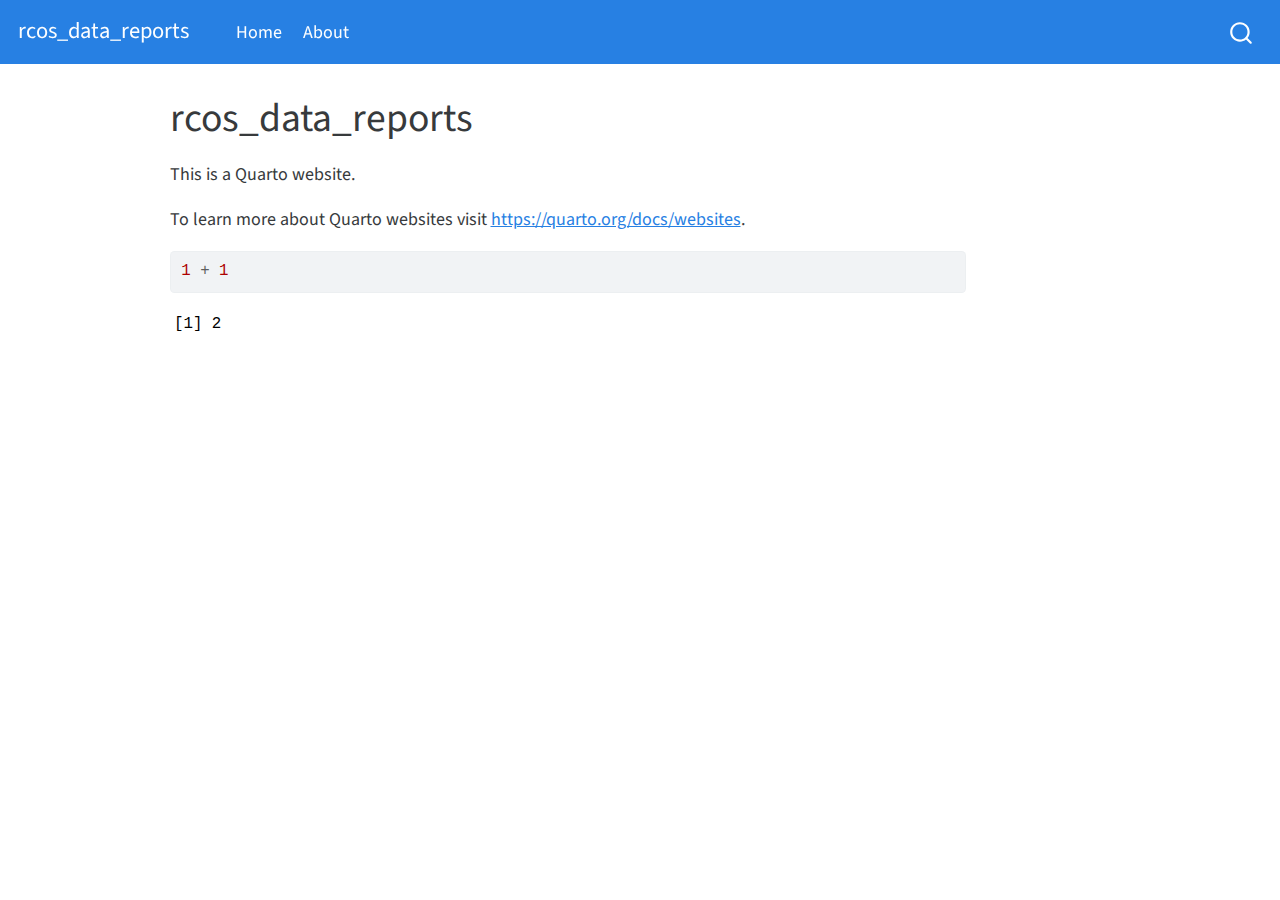
==== docs/index.html @ 0f50cd89 "again, trying to make GH pages site for RCOs data" ====
<!DOCTYPE html>
<html xmlns="http://www.w3.org/1999/xhtml" lang="en" xml:lang="en"><head>

<meta charset="utf-8">
<meta name="generator" content="quarto-1.2.247">

<meta name="viewport" content="width=device-width, initial-scale=1.0, user-scalable=yes">


<title>rcos_data_reports</title>
<style>
code{white-space: pre-wrap;}
span.smallcaps{font-variant: small-caps;}
div.columns{display: flex; gap: min(4vw, 1.5em);}
div.column{flex: auto; overflow-x: auto;}
div.hanging-indent{margin-left: 1.5em; text-indent: -1.5em;}
ul.task-list{list-style: none;}
ul.task-list li input[type="checkbox"] {
  width: 0.8em;
  margin: 0 0.8em 0.2em -1.6em;
  vertical-align: middle;
}
pre > code.sourceCode { white-space: pre; position: relative; }
pre > code.sourceCode > span { display: inline-block; line-height: 1.25; }
pre > code.sourceCode > span:empty { height: 1.2em; }
.sourceCode { overflow: visible; }
code.sourceCode > span { color: inherit; text-decoration: inherit; }
div.sourceCode { margin: 1em 0; }
pre.sourceCode { margin: 0; }
@media screen {
div.sourceCode { overflow: auto; }
}
@media print {
pre > code.sourceCode { white-space: pre-wrap; }
pre > code.sourceCode > span { text-indent: -5em; padding-left: 5em; }
}
pre.numberSource code
  { counter-reset: source-line 0; }
pre.numberSource code > span
  { position: relative; left: -4em; counter-increment: source-line; }
pre.numberSource code > span > a:first-child::before
  { content: counter(source-line);
    position: relative; left: -1em; text-align: right; vertical-align: baseline;
    border: none; display: inline-block;
    -webkit-touch-callout: none; -webkit-user-select: none;
    -khtml-user-select: none; -moz-user-select: none;
    -ms-user-select: none; user-select: none;
    padding: 0 4px; width: 4em;
    color: #aaaaaa;
  }
pre.numberSource { margin-left: 3em; border-left: 1px solid #aaaaaa;  padding-left: 4px; }
div.sourceCode
  {   }
@media screen {
pre > code.sourceCode > span > a:first-child::before { text-decoration: underline; }
}
code span.al { color: #ff0000; font-weight: bold; } /* Alert */
code span.an { color: #60a0b0; font-weight: bold; font-style: italic; } /* Annotation */
code span.at { color: #7d9029; } /* Attribute */
code span.bn { color: #40a070; } /* BaseN */
code span.bu { color: #008000; } /* BuiltIn */
code span.cf { color: #007020; font-weight: bold; } /* ControlFlow */
code span.ch { color: #4070a0; } /* Char */
code span.cn { color: #880000; } /* Constant */
code span.co { color: #60a0b0; font-style: italic; } /* Comment */
code span.cv { color: #60a0b0; font-weight: bold; font-style: italic; } /* CommentVar */
code span.do { color: #ba2121; font-style: italic; } /* Documentation */
code span.dt { color: #902000; } /* DataType */
code span.dv { color: #40a070; } /* DecVal */
code span.er { color: #ff0000; font-weight: bold; } /* Error */
code span.ex { } /* Extension */
code span.fl { color: #40a070; } /* Float */
code span.fu { color: #06287e; } /* Function */
code span.im { color: #008000; font-weight: bold; } /* Import */
code span.in { color: #60a0b0; font-weight: bold; font-style: italic; } /* Information */
code span.kw { color: #007020; font-weight: bold; } /* Keyword */
code span.op { color: #666666; } /* Operator */
code span.ot { color: #007020; } /* Other */
code span.pp { color: #bc7a00; } /* Preprocessor */
code span.sc { color: #4070a0; } /* SpecialChar */
code span.ss { color: #bb6688; } /* SpecialString */
code span.st { color: #4070a0; } /* String */
code span.va { color: #19177c; } /* Variable */
code span.vs { color: #4070a0; } /* VerbatimString */
code span.wa { color: #60a0b0; font-weight: bold; font-style: italic; } /* Warning */
</style>


<script src="site_libs/quarto-nav/quarto-nav.js"></script>
<script src="site_libs/quarto-nav/headroom.min.js"></script>
<script src="site_libs/clipboard/clipboard.min.js"></script>
<script src="site_libs/quarto-search/autocomplete.umd.js"></script>
<script src="site_libs/quarto-search/fuse.min.js"></script>
<script src="site_libs/quarto-search/quarto-search.js"></script>
<meta name="quarto:offset" content="./">
<script src="site_libs/quarto-html/quarto.js"></script>
<script src="site_libs/quarto-html/popper.min.js"></script>
<script src="site_libs/quarto-html/tippy.umd.min.js"></script>
<script src="site_libs/quarto-html/anchor.min.js"></script>
<link href="site_libs/quarto-html/tippy.css" rel="stylesheet">
<link href="site_libs/quarto-html/quarto-syntax-highlighting.css" rel="stylesheet" id="quarto-text-highlighting-styles">
<script src="site_libs/bootstrap/bootstrap.min.js"></script>
<link href="site_libs/bootstrap/bootstrap-icons.css" rel="stylesheet">
<link href="site_libs/bootstrap/bootstrap.min.css" rel="stylesheet" id="quarto-bootstrap" data-mode="light">
<script id="quarto-search-options" type="application/json">{
  "location": "navbar",
  "copy-button": false,
  "collapse-after": 3,
  "panel-placement": "end",
  "type": "overlay",
  "limit": 20,
  "language": {
    "search-no-results-text": "No results",
    "search-matching-documents-text": "matching documents",
    "search-copy-link-title": "Copy link to search",
    "search-hide-matches-text": "Hide additional matches",
    "search-more-match-text": "more match in this document",
    "search-more-matches-text": "more matches in this document",
    "search-clear-button-title": "Clear",
    "search-detached-cancel-button-title": "Cancel",
    "search-submit-button-title": "Submit"
  }
}</script>


<link rel="stylesheet" href="styles.css">
</head>

<body class="nav-fixed">

<div id="quarto-search-results"></div>
  <header id="quarto-header" class="headroom fixed-top">
    <nav class="navbar navbar-expand-lg navbar-dark ">
      <div class="navbar-container container-fluid">
      <div class="navbar-brand-container">
    <a class="navbar-brand" href="./index.html">
    <span class="navbar-title">rcos_data_reports</span>
    </a>
  </div>
          <button class="navbar-toggler" type="button" data-bs-toggle="collapse" data-bs-target="#navbarCollapse" aria-controls="navbarCollapse" aria-expanded="false" aria-label="Toggle navigation" onclick="if (window.quartoToggleHeadroom) { window.quartoToggleHeadroom(); }">
  <span class="navbar-toggler-icon"></span>
</button>
          <div class="collapse navbar-collapse" id="navbarCollapse">
            <ul class="navbar-nav navbar-nav-scroll me-auto">
  <li class="nav-item">
    <a class="nav-link active" href="./index.html" aria-current="page">
 <span class="menu-text">Home</span></a>
  </li>  
  <li class="nav-item">
    <a class="nav-link" href="./about.html">
 <span class="menu-text">About</span></a>
  </li>  
</ul>
              <div id="quarto-search" class="" title="Search"></div>
          </div> <!-- /navcollapse -->
      </div> <!-- /container-fluid -->
    </nav>
</header>
<!-- content -->
<div id="quarto-content" class="quarto-container page-columns page-rows-contents page-layout-article page-navbar">
<!-- sidebar -->
<!-- margin-sidebar -->
    <div id="quarto-margin-sidebar" class="sidebar margin-sidebar">
        
    </div>
<!-- main -->
<main class="content" id="quarto-document-content">

<header id="title-block-header" class="quarto-title-block default">
<div class="quarto-title">
<h1 class="title">rcos_data_reports</h1>
</div>



<div class="quarto-title-meta">

    
  
    
  </div>
  

</header>

<p>This is a Quarto website.</p>
<p>To learn more about Quarto websites visit <a href="https://quarto.org/docs/websites" class="uri">https://quarto.org/docs/websites</a>.</p>
<div class="cell">
<div class="sourceCode cell-code" id="cb1"><pre class="sourceCode r code-with-copy"><code class="sourceCode r"><span id="cb1-1"><a href="#cb1-1" aria-hidden="true" tabindex="-1"></a><span class="dv">1</span> <span class="sc">+</span> <span class="dv">1</span></span></code><button title="Copy to Clipboard" class="code-copy-button"><i class="bi"></i></button></pre></div>
<div class="cell-output cell-output-stdout">
<pre><code>[1] 2</code></pre>
</div>
</div>



</main> <!-- /main -->
<script id="quarto-html-after-body" type="application/javascript">
window.document.addEventListener("DOMContentLoaded", function (event) {
  const toggleBodyColorMode = (bsSheetEl) => {
    const mode = bsSheetEl.getAttribute("data-mode");
    const bodyEl = window.document.querySelector("body");
    if (mode === "dark") {
      bodyEl.classList.add("quarto-dark");
      bodyEl.classList.remove("quarto-light");
    } else {
      bodyEl.classList.add("quarto-light");
      bodyEl.classList.remove("quarto-dark");
    }
  }
  const toggleBodyColorPrimary = () => {
    const bsSheetEl = window.document.querySelector("link#quarto-bootstrap");
    if (bsSheetEl) {
      toggleBodyColorMode(bsSheetEl);
    }
  }
  toggleBodyColorPrimary();  
  const icon = "";
  const anchorJS = new window.AnchorJS();
  anchorJS.options = {
    placement: 'right',
    icon: icon
  };
  anchorJS.add('.anchored');
  const clipboard = new window.ClipboardJS('.code-copy-button', {
    target: function(trigger) {
      return trigger.previousElementSibling;
    }
  });
  clipboard.on('success', function(e) {
    // button target
    const button = e.trigger;
    // don't keep focus
    button.blur();
    // flash "checked"
    button.classList.add('code-copy-button-checked');
    var currentTitle = button.getAttribute("title");
    button.setAttribute("title", "Copied!");
    let tooltip;
    if (window.bootstrap) {
      button.setAttribute("data-bs-toggle", "tooltip");
      button.setAttribute("data-bs-placement", "left");
      button.setAttribute("data-bs-title", "Copied!");
      tooltip = new bootstrap.Tooltip(button, 
        { trigger: "manual", 
          customClass: "code-copy-button-tooltip",
          offset: [0, -8]});
      tooltip.show();    
    }
    setTimeout(function() {
      if (tooltip) {
        tooltip.hide();
        button.removeAttribute("data-bs-title");
        button.removeAttribute("data-bs-toggle");
        button.removeAttribute("data-bs-placement");
      }
      button.setAttribute("title", currentTitle);
      button.classList.remove('code-copy-button-checked');
    }, 1000);
    // clear code selection
    e.clearSelection();
  });
  function tippyHover(el, contentFn) {
    const config = {
      allowHTML: true,
      content: contentFn,
      maxWidth: 500,
      delay: 100,
      arrow: false,
      appendTo: function(el) {
          return el.parentElement;
      },
      interactive: true,
      interactiveBorder: 10,
      theme: 'quarto',
      placement: 'bottom-start'
    };
    window.tippy(el, config); 
  }
  const noterefs = window.document.querySelectorAll('a[role="doc-noteref"]');
  for (var i=0; i<noterefs.length; i++) {
    const ref = noterefs[i];
    tippyHover(ref, function() {
      // use id or data attribute instead here
      let href = ref.getAttribute('data-footnote-href') || ref.getAttribute('href');
      try { href = new URL(href).hash; } catch {}
      const id = href.replace(/^#\/?/, "");
      const note = window.document.getElementById(id);
      return note.innerHTML;
    });
  }
  const findCites = (el) => {
    const parentEl = el.parentElement;
    if (parentEl) {
      const cites = parentEl.dataset.cites;
      if (cites) {
        return {
          el,
          cites: cites.split(' ')
        };
      } else {
        return findCites(el.parentElement)
      }
    } else {
      return undefined;
    }
  };
  var bibliorefs = window.document.querySelectorAll('a[role="doc-biblioref"]');
  for (var i=0; i<bibliorefs.length; i++) {
    const ref = bibliorefs[i];
    const citeInfo = findCites(ref);
    if (citeInfo) {
      tippyHover(citeInfo.el, function() {
        var popup = window.document.createElement('div');
        citeInfo.cites.forEach(function(cite) {
          var citeDiv = window.document.createElement('div');
          citeDiv.classList.add('hanging-indent');
          citeDiv.classList.add('csl-entry');
          var biblioDiv = window.document.getElementById('ref-' + cite);
          if (biblioDiv) {
            citeDiv.innerHTML = biblioDiv.innerHTML;
          }
          popup.appendChild(citeDiv);
        });
        return popup.innerHTML;
      });
    }
  }
});
</script>
</div> <!-- /content -->



</body></html>
---- docs/site_libs/quarto-html/tippy.css ----
.tippy-box[data-animation=fade][data-state=hidden]{opacity:0}[data-tippy-root]{max-width:calc(100vw - 10px)}.tippy-box{position:relative;background-color:#333;color:#fff;border-radius:4px;font-size:14px;line-height:1.4;white-space:normal;outline:0;transition-property:transform,visibility,opacity}.tippy-box[data-placement^=top]>.tippy-arrow{bottom:0}.tippy-box[data-placement^=top]>.tippy-arrow:before{bottom:-7px;left:0;border-width:8px 8px 0;border-top-color:initial;transform-origin:center top}.tippy-box[data-placement^=bottom]>.tippy-arrow{top:0}.tippy-box[data-placement^=bottom]>.tippy-arrow:before{top:-7px;left:0;border-width:0 8px 8px;border-bottom-color:initial;transform-origin:center bottom}.tippy-box[data-placement^=left]>.tippy-arrow{right:0}.tippy-box[data-placement^=left]>.tippy-arrow:before{border-width:8px 0 8px 8px;border-left-color:initial;right:-7px;transform-origin:center left}.tippy-box[data-placement^=right]>.tippy-arrow{left:0}.tippy-box[data-placement^=right]>.tippy-arrow:before{left:-7px;border-width:8px 8px 8px 0;border-right-color:initial;transform-origin:center right}.tippy-box[data-inertia][data-state=visible]{transition-timing-function:cubic-bezier(.54,1.5,.38,1.11)}.tippy-arrow{width:16px;height:16px;color:#333}.tippy-arrow:before{content:"";position:absolute;border-color:transparent;border-style:solid}.tippy-content{position:relative;padding:5px 9px;z-index:1}
---- docs/site_libs/quarto-html/quarto-syntax-highlighting.css ----
/* quarto syntax highlight colors */
:root {
  --quarto-hl-ot-color: #003B4F;
  --quarto-hl-at-color: #657422;
  --quarto-hl-ss-color: #20794D;
  --quarto-hl-an-color: #5E5E5E;
  --quarto-hl-fu-color: #4758AB;
  --quarto-hl-st-color: #20794D;
  --quarto-hl-cf-color: #003B4F;
  --quarto-hl-op-color: #5E5E5E;
  --quarto-hl-er-color: #AD0000;
  --quarto-hl-bn-color: #AD0000;
  --quarto-hl-al-color: #AD0000;
  --quarto-hl-va-color: #111111;
  --quarto-hl-bu-color: inherit;
  --quarto-hl-ex-color: inherit;
  --quarto-hl-pp-color: #AD0000;
  --quarto-hl-in-color: #5E5E5E;
  --quarto-hl-vs-color: #20794D;
  --quarto-hl-wa-color: #5E5E5E;
  --quarto-hl-do-color: #5E5E5E;
  --quarto-hl-im-color: #00769E;
  --quarto-hl-ch-color: #20794D;
  --quarto-hl-dt-color: #AD0000;
  --quarto-hl-fl-color: #AD0000;
  --quarto-hl-co-color: #5E5E5E;
  --quarto-hl-cv-color: #5E5E5E;
  --quarto-hl-cn-color: #8f5902;
  --quarto-hl-sc-color: #5E5E5E;
  --quarto-hl-dv-color: #AD0000;
  --quarto-hl-kw-color: #003B4F;
}

/* other quarto variables */
:root {
  --quarto-font-monospace: SFMono-Regular, Menlo, Monaco, Consolas, "Liberation Mono", "Courier New", monospace;
}

pre > code.sourceCode > span {
  color: #003B4F;
}

code span {
  color: #003B4F;
}

code.sourceCode > span {
  color: #003B4F;
}

div.sourceCode,
div.sourceCode pre.sourceCode {
  color: #003B4F;
}

code span.ot {
  color: #003B4F;
}

code span.at {
  color: #657422;
}

code span.ss {
  color: #20794D;
}

code span.an {
  color: #5E5E5E;
}

code span.fu {
  color: #4758AB;
}

code span.st {
  color: #20794D;
}

code span.cf {
  color: #003B4F;
}

code span.op {
  color: #5E5E5E;
}

code span.er {
  color: #AD0000;
}

code span.bn {
  color: #AD0000;
}

code span.al {
  color: #AD0000;
}

code span.va {
  color: #111111;
}

code span.pp {
  color: #AD0000;
}

code span.in {
  color: #5E5E5E;
}

code span.vs {
  color: #20794D;
}

code span.wa {
  color: #5E5E5E;
  font-style: italic;
}

code span.do {
  color: #5E5E5E;
  font-style: italic;
}

code span.im {
  color: #00769E;
}

code span.ch {
  color: #20794D;
}

code span.dt {
  color: #AD0000;
}

code span.fl {
  color: #AD0000;
}

code span.co {
  color: #5E5E5E;
}

code span.cv {
  color: #5E5E5E;
  font-style: italic;
}

code span.cn {
  color: #8f5902;
}

code span.sc {
  color: #5E5E5E;
}

code span.dv {
  color: #AD0000;
}

code span.kw {
  color: #003B4F;
}

.prevent-inlining {
  content: "</";
}

/*# sourceMappingURL=debc5d5d77c3f9108843748ff7464032.css.map */
---- docs/styles.css ----
/* css styles */
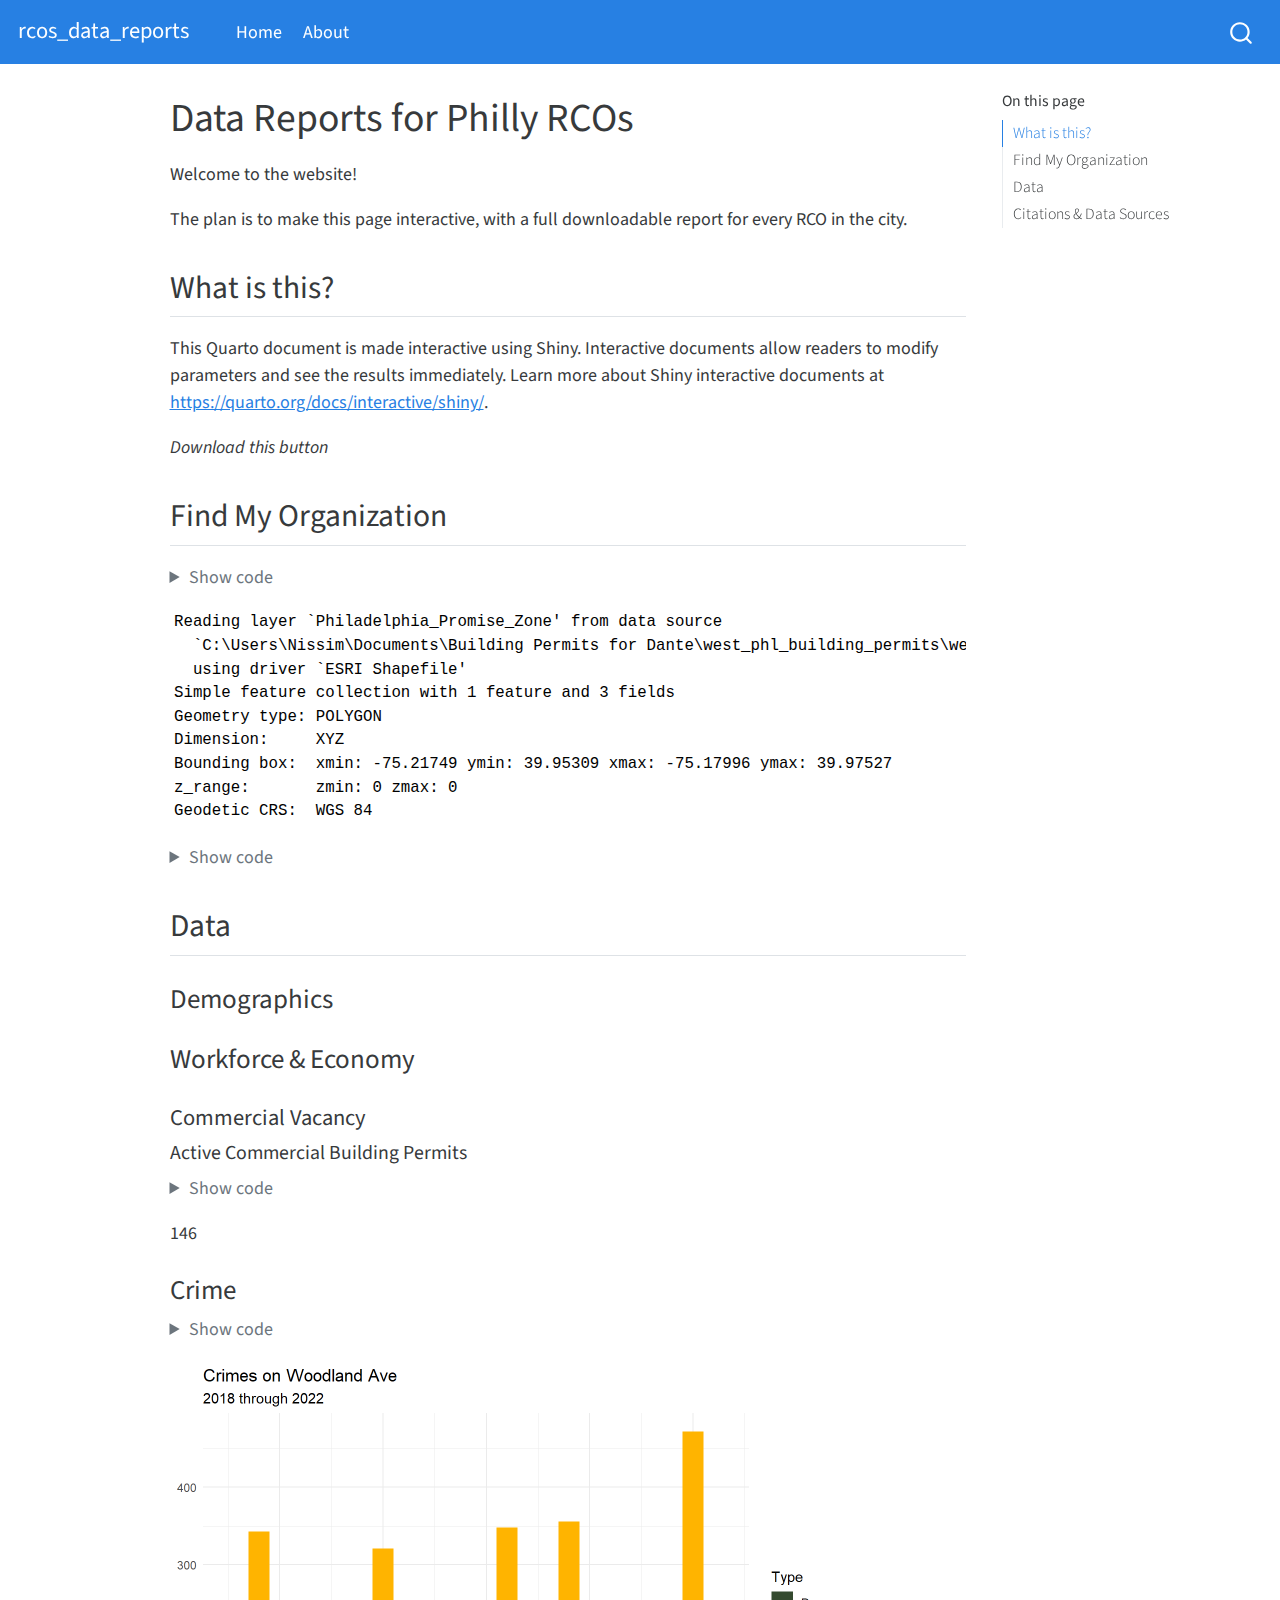
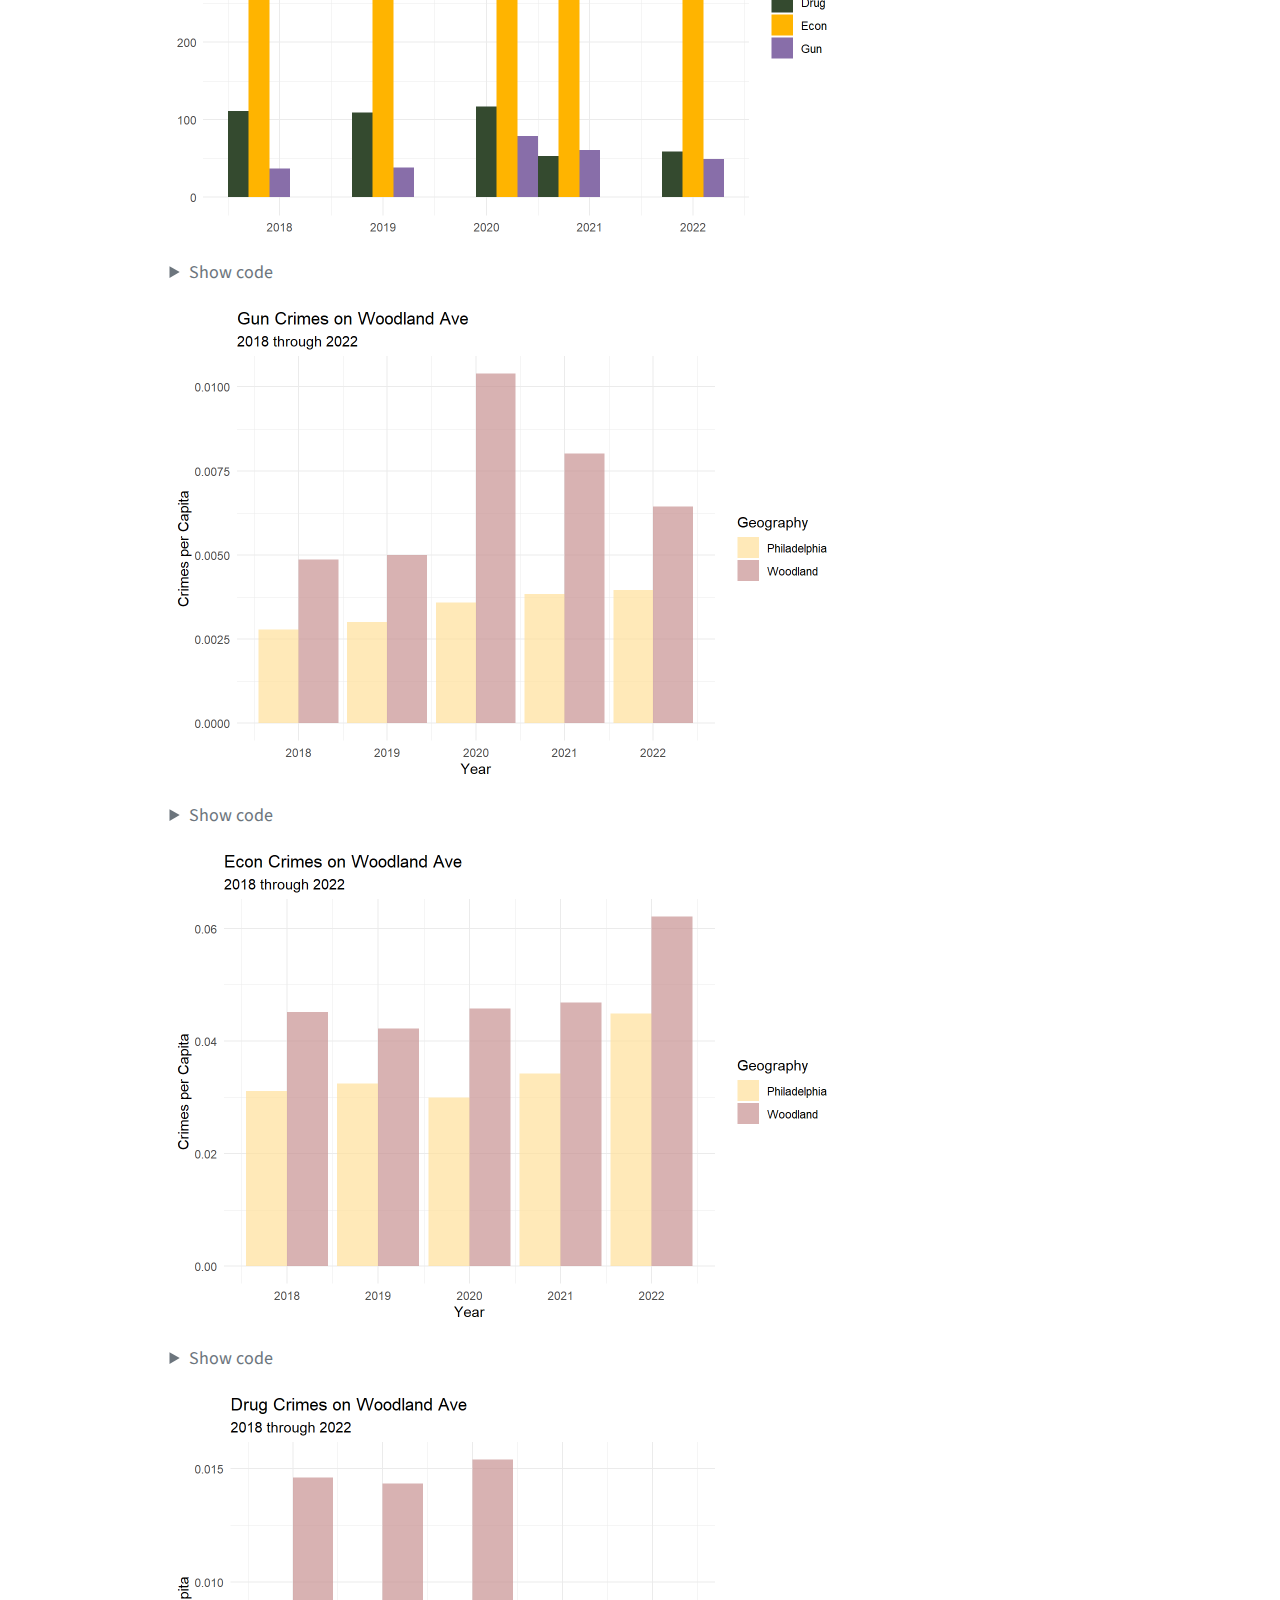
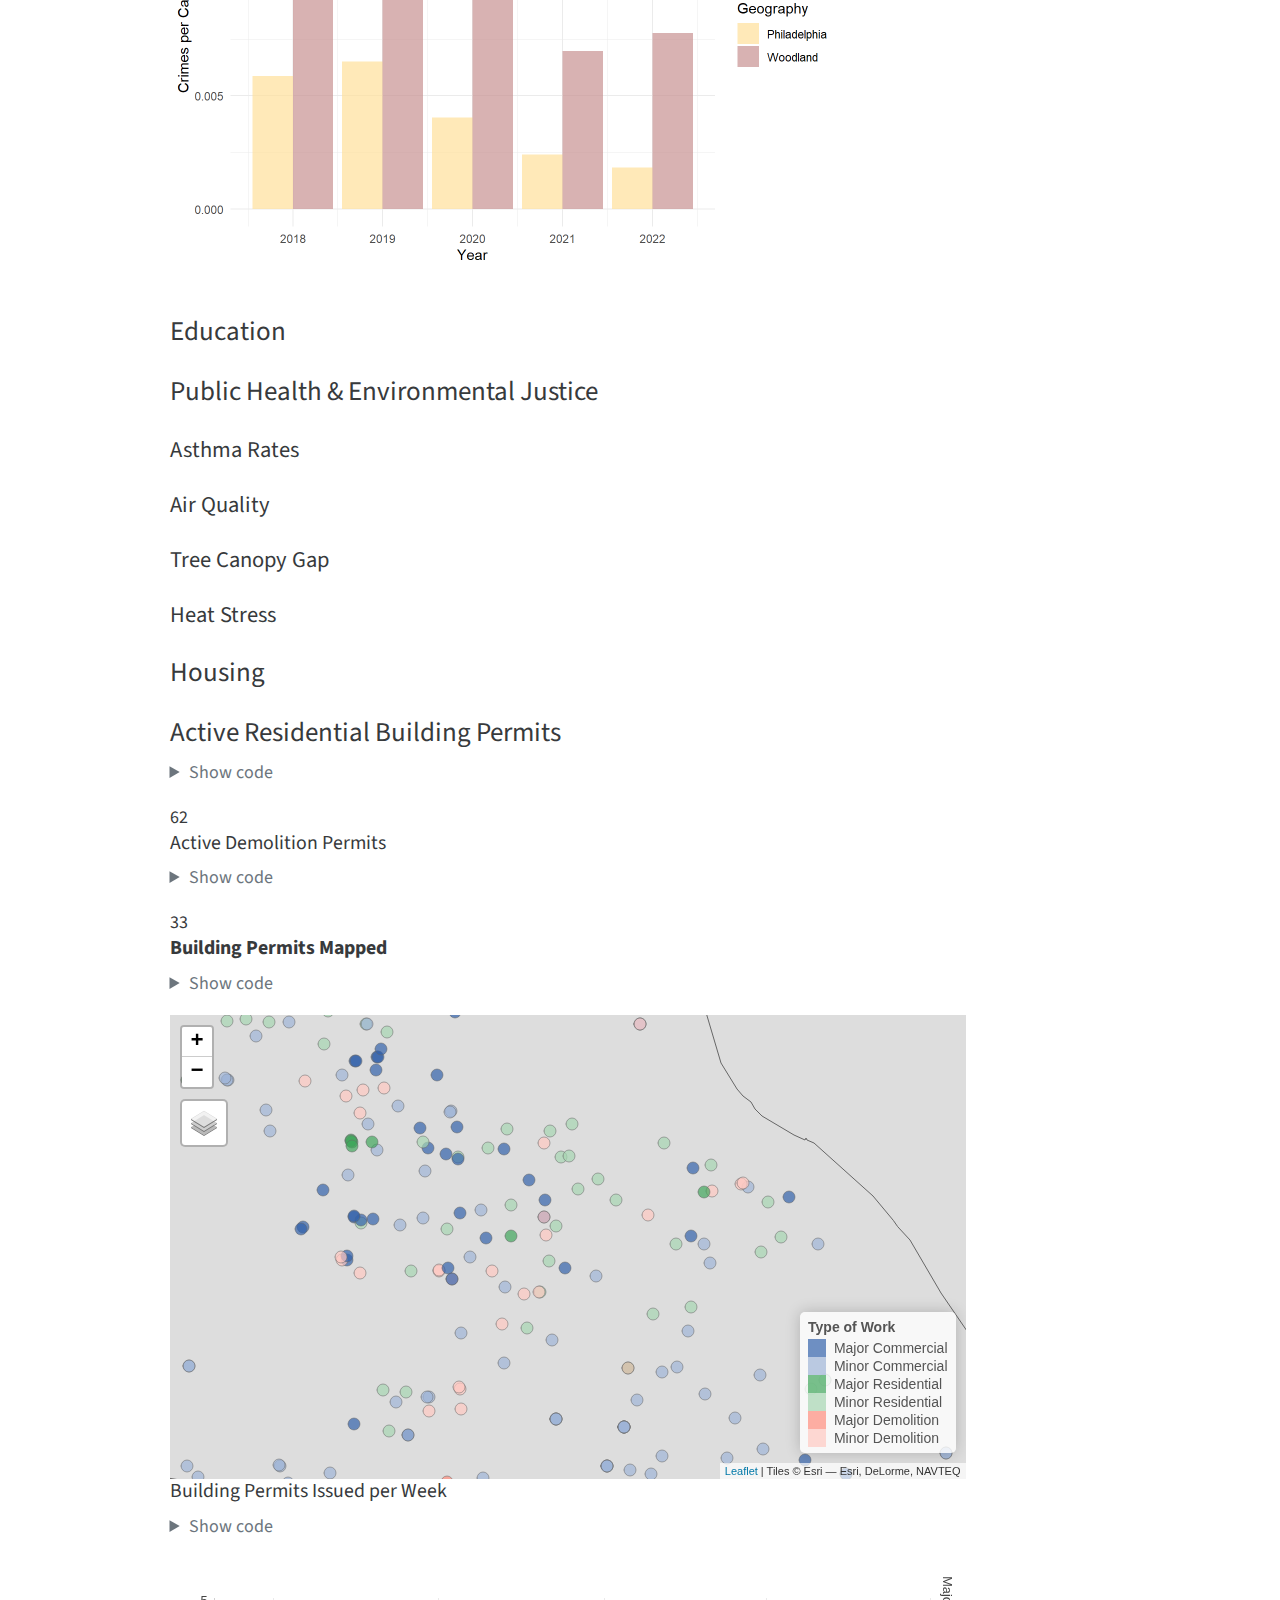
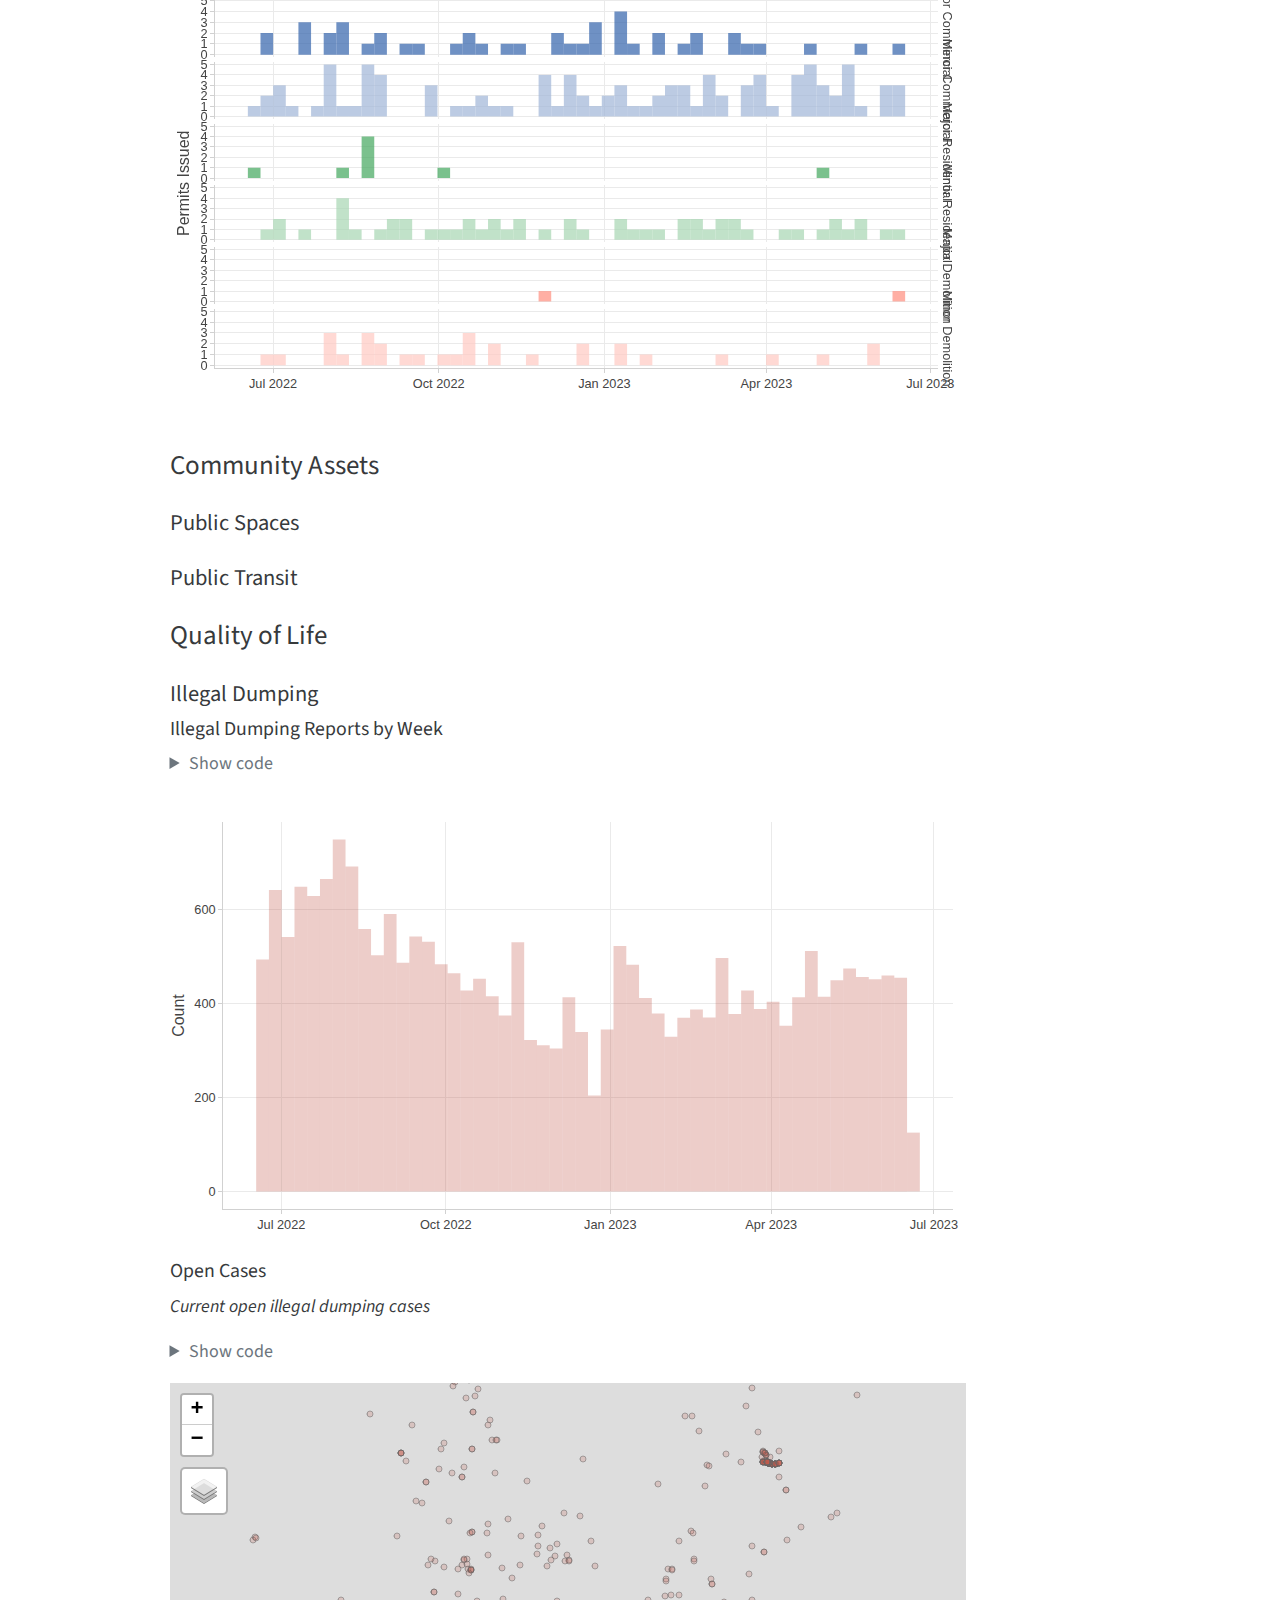
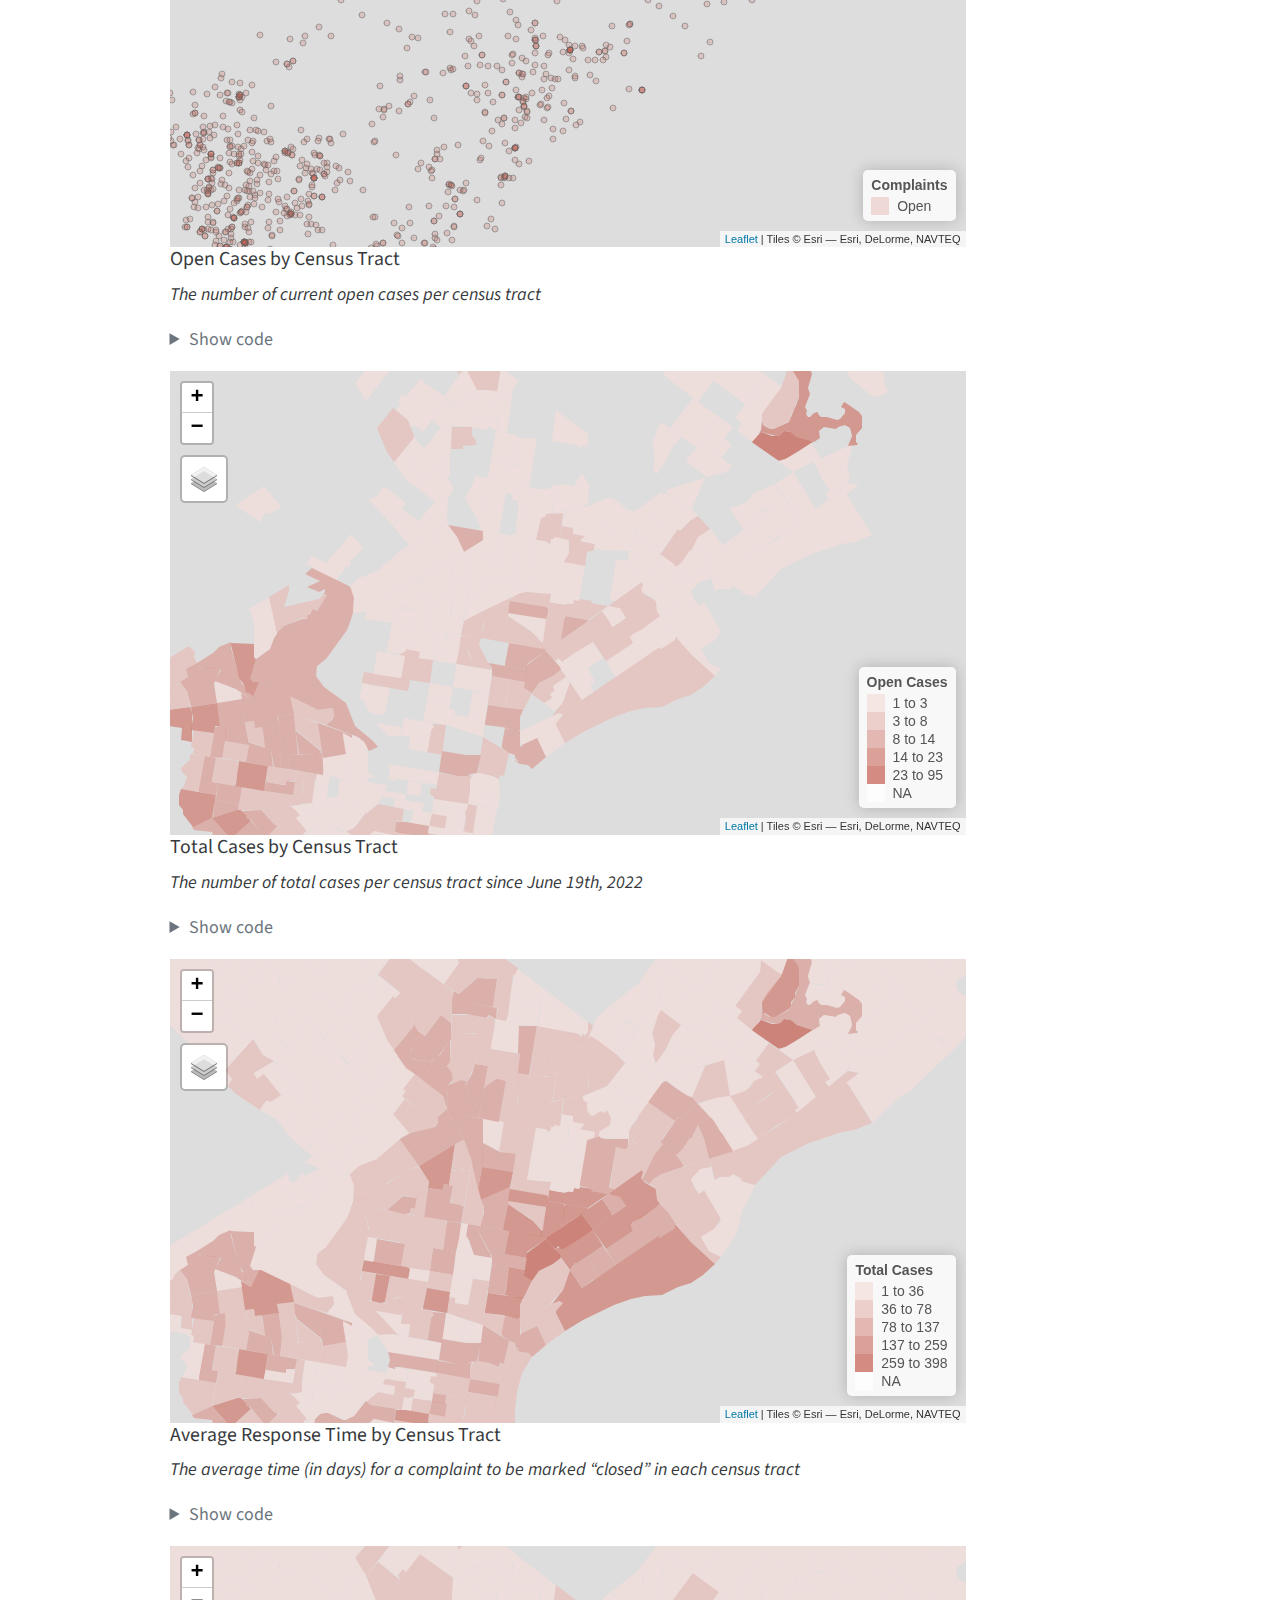
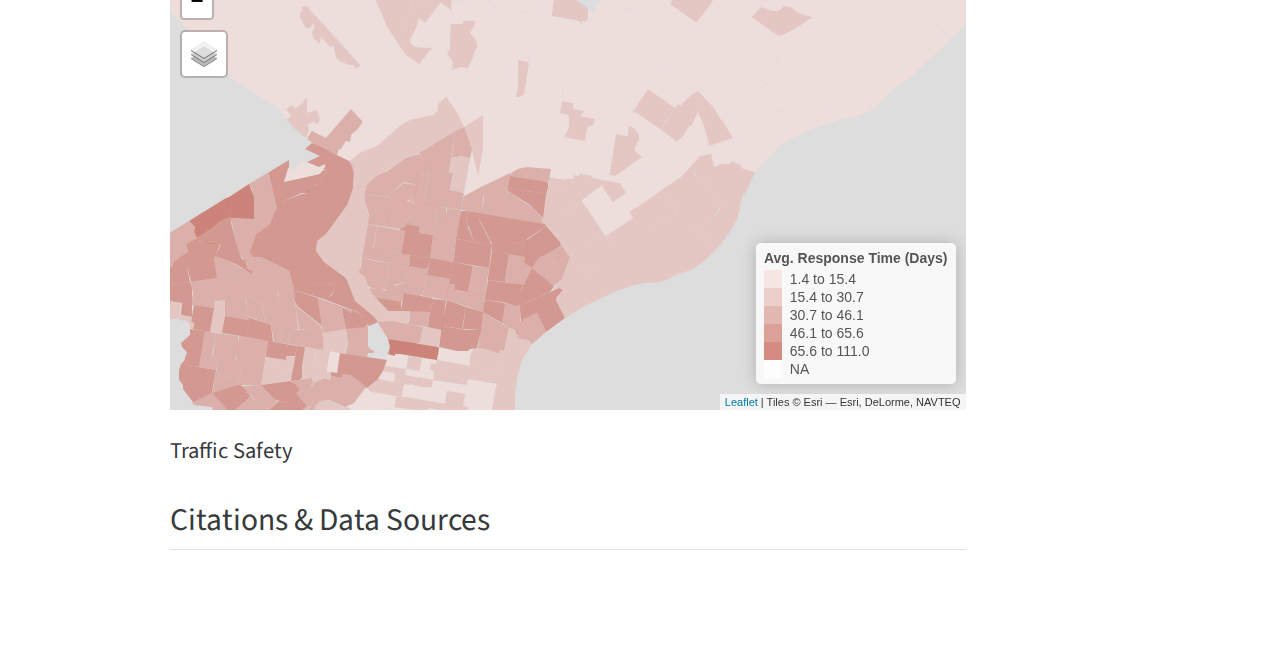
==== commit d65df6f7: "first v rough draft of charts, etc pulled from other projects" ====
--- a/docs/index.html
+++ b/docs/index.html
@@ -7,7 +7,7 @@
 <meta name="viewport" content="width=device-width, initial-scale=1.0, user-scalable=yes">
 
 
-<title>rcos_data_reports</title>
+<title>rcos_data_reports - Data Reports for Philly RCOs</title>
 <style>
 code{white-space: pre-wrap;}
 span.smallcaps{font-variant: small-caps;}
@@ -121,6 +121,26 @@
     "search-submit-button-title": "Submit"
   }
 }</script>
+<link href="site_libs/value-box-core-0.6.0/value-box.css" rel="stylesheet">
+<link href="site_libs/font-awesome-5.1.0/css/all.css" rel="stylesheet">
+<link href="site_libs/font-awesome-5.1.0/css/v4-shims.css" rel="stylesheet">
+<script src="site_libs/htmlwidgets-1.5.4/htmlwidgets.js"></script>
+<script src="site_libs/jquery-3.5.1/jquery.min.js"></script>
+<link href="site_libs/leaflet-1.3.1/leaflet.css" rel="stylesheet">
+<script src="site_libs/leaflet-1.3.1/leaflet.js"></script>
+<link href="site_libs/leafletfix-1.0.0/leafletfix.css" rel="stylesheet">
+<script src="site_libs/proj4-2.6.2/proj4.min.js"></script>
+<script src="site_libs/Proj4Leaflet-1.0.1/proj4leaflet.js"></script>
+<link href="site_libs/rstudio_leaflet-1.3.1/rstudio_leaflet.css" rel="stylesheet">
+<script src="site_libs/leaflet-binding-2.1.1/leaflet.js"></script>
+<script src="site_libs/leaflet-providers-1.9.0/leaflet-providers_1.9.0.js"></script>
+<script src="site_libs/leaflet-providers-plugin-2.1.1/leaflet-providers-plugin.js"></script>
+<script src="site_libs/plotly-binding-4.10.1/plotly.js"></script>
+<script src="site_libs/typedarray-0.1/typedarray.min.js"></script>
+<link href="site_libs/crosstalk-1.2.0/css/crosstalk.min.css" rel="stylesheet">
+<script src="site_libs/crosstalk-1.2.0/js/crosstalk.min.js"></script>
+<link href="site_libs/plotly-htmlwidgets-css-2.11.1/plotly-htmlwidgets.css" rel="stylesheet">
+<script src="site_libs/plotly-main-2.11.1/plotly-latest.min.js"></script>
 
 
 <link rel="stylesheet" href="styles.css">
@@ -161,14 +181,34 @@
 <!-- sidebar -->
 <!-- margin-sidebar -->
     <div id="quarto-margin-sidebar" class="sidebar margin-sidebar">
-        
+        <nav id="TOC" role="doc-toc" class="toc-active">
+    <h2 id="toc-title">On this page</h2>
+   
+  <ul>
+  <li><a href="#what-is-this" id="toc-what-is-this" class="nav-link active" data-scroll-target="#what-is-this">What is this?</a></li>
+  <li><a href="#find-my-organization" id="toc-find-my-organization" class="nav-link" data-scroll-target="#find-my-organization">Find My Organization</a></li>
+  <li><a href="#data" id="toc-data" class="nav-link" data-scroll-target="#data">Data</a>
+  <ul class="collapse">
+  <li><a href="#demographics" id="toc-demographics" class="nav-link" data-scroll-target="#demographics">Demographics</a></li>
+  <li><a href="#workforce-economy" id="toc-workforce-economy" class="nav-link" data-scroll-target="#workforce-economy">Workforce &amp; Economy</a></li>
+  <li><a href="#crime" id="toc-crime" class="nav-link" data-scroll-target="#crime">Crime</a></li>
+  <li><a href="#education" id="toc-education" class="nav-link" data-scroll-target="#education">Education</a></li>
+  <li><a href="#public-health-environmental-justice" id="toc-public-health-environmental-justice" class="nav-link" data-scroll-target="#public-health-environmental-justice">Public Health &amp; Environmental Justice</a></li>
+  <li><a href="#housing" id="toc-housing" class="nav-link" data-scroll-target="#housing">Housing</a></li>
+  <li><a href="#active-residential-building-permits" id="toc-active-residential-building-permits" class="nav-link" data-scroll-target="#active-residential-building-permits">Active Residential Building Permits</a></li>
+  <li><a href="#community-assets" id="toc-community-assets" class="nav-link" data-scroll-target="#community-assets">Community Assets</a></li>
+  <li><a href="#quality-of-life" id="toc-quality-of-life" class="nav-link" data-scroll-target="#quality-of-life">Quality of Life</a></li>
+  </ul></li>
+  <li><a href="#citations-data-sources" id="toc-citations-data-sources" class="nav-link" data-scroll-target="#citations-data-sources">Citations &amp; Data Sources</a></li>
+  </ul>
+</nav>
     </div>
 <!-- main -->
 <main class="content" id="quarto-document-content">
 
 <header id="title-block-header" class="quarto-title-block default">
 <div class="quarto-title">
-<h1 class="title">rcos_data_reports</h1>
+<h1 class="title">Data Reports for Philly RCOs</h1>
 </div>
 
 
@@ -183,16 +223,1008 @@
 
 </header>
 
-<p>This is a Quarto website.</p>
-<p>To learn more about Quarto websites visit <a href="https://quarto.org/docs/websites" class="uri">https://quarto.org/docs/websites</a>.</p>
+<p>Welcome to the website!</p>
+<p>The plan is to make this page interactive, with a full downloadable report for every RCO in the city.</p>
+<section id="what-is-this" class="level2">
+<h2 class="anchored" data-anchor-id="what-is-this">What is this?</h2>
+<p>This Quarto document is made interactive using Shiny. Interactive documents allow readers to modify parameters and see the results immediately. Learn more about Shiny interactive documents at <a href="https://quarto.org/docs/interactive/shiny/" class="uri">https://quarto.org/docs/interactive/shiny/</a>.</p>
+<p><em>Download this button</em></p>
+</section>
+<section id="find-my-organization" class="level2">
+<h2 class="anchored" data-anchor-id="find-my-organization">Find My Organization</h2>
 <div class="cell">
-<div class="sourceCode cell-code" id="cb1"><pre class="sourceCode r code-with-copy"><code class="sourceCode r"><span id="cb1-1"><a href="#cb1-1" aria-hidden="true" tabindex="-1"></a><span class="dv">1</span> <span class="sc">+</span> <span class="dv">1</span></span></code><button title="Copy to Clipboard" class="code-copy-button"><i class="bi"></i></button></pre></div>
+<details>
+<summary>Show code</summary>
+<div class="sourceCode cell-code" id="cb1"><pre class="sourceCode r code-with-copy"><code class="sourceCode r"><span id="cb1-1"><a href="#cb1-1" aria-hidden="true" tabindex="-1"></a><span class="co"># here, we'll execute all of our data imports and manipulation</span></span>
+<span id="cb1-2"><a href="#cb1-2" aria-hidden="true" tabindex="-1"></a></span>
+<span id="cb1-3"><a href="#cb1-3" aria-hidden="true" tabindex="-1"></a></span>
+<span id="cb1-4"><a href="#cb1-4" aria-hidden="true" tabindex="-1"></a><span class="fu">library</span>(tigris, <span class="at">quietly =</span> T)</span>
+<span id="cb1-5"><a href="#cb1-5" aria-hidden="true" tabindex="-1"></a><span class="fu">library</span>(tidyverse, <span class="at">quietly =</span> T)</span>
+<span id="cb1-6"><a href="#cb1-6" aria-hidden="true" tabindex="-1"></a><span class="fu">library</span>(sf, <span class="at">quietly =</span> T)</span>
+<span id="cb1-7"><a href="#cb1-7" aria-hidden="true" tabindex="-1"></a><span class="fu">library</span>(mapview, <span class="at">quietly =</span> T)</span>
+<span id="cb1-8"><a href="#cb1-8" aria-hidden="true" tabindex="-1"></a><span class="fu">library</span>(acs, <span class="at">quietly =</span> T)</span>
+<span id="cb1-9"><a href="#cb1-9" aria-hidden="true" tabindex="-1"></a><span class="fu">library</span>(tidycensus, <span class="at">quietly =</span> T)</span>
+<span id="cb1-10"><a href="#cb1-10" aria-hidden="true" tabindex="-1"></a><span class="fu">library</span>(gtools, <span class="at">quietly =</span> T) <span class="co">#for smartbind</span></span>
+<span id="cb1-11"><a href="#cb1-11" aria-hidden="true" tabindex="-1"></a><span class="fu">library</span>(janitor) <span class="co">#to clean dirty excel files</span></span>
+<span id="cb1-12"><a href="#cb1-12" aria-hidden="true" tabindex="-1"></a><span class="fu">library</span>(stringr)</span>
+<span id="cb1-13"><a href="#cb1-13" aria-hidden="true" tabindex="-1"></a><span class="fu">library</span>(rphl)</span>
+<span id="cb1-14"><a href="#cb1-14" aria-hidden="true" tabindex="-1"></a><span class="fu">library</span>(plotly) <span class="co"># to make graphcs interactive</span></span>
+<span id="cb1-15"><a href="#cb1-15" aria-hidden="true" tabindex="-1"></a><span class="fu">library</span>(ggthemr)</span>
+<span id="cb1-16"><a href="#cb1-16" aria-hidden="true" tabindex="-1"></a><span class="fu">library</span>(tmap)</span>
+<span id="cb1-17"><a href="#cb1-17" aria-hidden="true" tabindex="-1"></a><span class="fu">library</span>(ggiraph) <span class="co"># to make graphs interactive</span></span>
+<span id="cb1-18"><a href="#cb1-18" aria-hidden="true" tabindex="-1"></a><span class="fu">library</span>(downloadthis)</span>
+<span id="cb1-19"><a href="#cb1-19" aria-hidden="true" tabindex="-1"></a><span class="fu">library</span>(RColorBrewer)</span>
+<span id="cb1-20"><a href="#cb1-20" aria-hidden="true" tabindex="-1"></a><span class="fu">library</span>(scales)</span>
+<span id="cb1-21"><a href="#cb1-21" aria-hidden="true" tabindex="-1"></a><span class="fu">library</span>(tigris)</span>
+<span id="cb1-22"><a href="#cb1-22" aria-hidden="true" tabindex="-1"></a><span class="fu">library</span>(monochromeR)</span>
+<span id="cb1-23"><a href="#cb1-23" aria-hidden="true" tabindex="-1"></a><span class="fu">library</span>(verbaliseR)</span>
+<span id="cb1-24"><a href="#cb1-24" aria-hidden="true" tabindex="-1"></a><span class="fu">library</span>(flexdashboard)</span>
+<span id="cb1-25"><a href="#cb1-25" aria-hidden="true" tabindex="-1"></a></span>
+<span id="cb1-26"><a href="#cb1-26" aria-hidden="true" tabindex="-1"></a><span class="fu">tmap_options</span>(<span class="at">basemaps =</span> <span class="st">"Esri.WorldGrayCanvas"</span>) <span class="co">#set global tmap basemap</span></span>
+<span id="cb1-27"><a href="#cb1-27" aria-hidden="true" tabindex="-1"></a></span>
+<span id="cb1-28"><a href="#cb1-28" aria-hidden="true" tabindex="-1"></a><span class="fu">tmap_mode</span>(<span class="st">'view'</span>)</span>
+<span id="cb1-29"><a href="#cb1-29" aria-hidden="true" tabindex="-1"></a></span>
+<span id="cb1-30"><a href="#cb1-30" aria-hidden="true" tabindex="-1"></a><span class="fu">ggthemr</span>(<span class="st">"pale"</span>) <span class="co">#set global ggplot theme</span></span>
+<span id="cb1-31"><a href="#cb1-31" aria-hidden="true" tabindex="-1"></a></span>
+<span id="cb1-32"><a href="#cb1-32" aria-hidden="true" tabindex="-1"></a><span class="fu">options</span>(<span class="at">tigris_use_cache =</span> <span class="cn">TRUE</span>)</span>
+<span id="cb1-33"><a href="#cb1-33" aria-hidden="true" tabindex="-1"></a></span>
+<span id="cb1-34"><a href="#cb1-34" aria-hidden="true" tabindex="-1"></a><span class="co"># define crs to be used globally</span></span>
+<span id="cb1-35"><a href="#cb1-35" aria-hidden="true" tabindex="-1"></a>crs <span class="ot">=</span> <span class="st">"epsg:2272"</span> <span class="co"># local us feet crs</span></span>
+<span id="cb1-36"><a href="#cb1-36" aria-hidden="true" tabindex="-1"></a></span>
+<span id="cb1-37"><a href="#cb1-37" aria-hidden="true" tabindex="-1"></a>choro_pal <span class="ot">=</span> <span class="fu">rev</span>(<span class="fu">generate_palette</span>(<span class="st">"#C45B4D"</span>, <span class="at">modification =</span> <span class="st">"go_lighter"</span>, <span class="at">n_colours =</span> <span class="dv">5</span>, <span class="at">view_palette =</span> <span class="cn">FALSE</span>)) <span class="co"># create palette for choropleth map</span></span>
+<span id="cb1-38"><a href="#cb1-38" aria-hidden="true" tabindex="-1"></a></span>
+<span id="cb1-39"><a href="#cb1-39" aria-hidden="true" tabindex="-1"></a>blk_choro_pal <span class="ot">=</span> <span class="fu">rev</span>(<span class="fu">generate_palette</span>(<span class="st">"#444444"</span>, <span class="at">modification =</span> <span class="st">"go_lighter"</span>, <span class="at">n_colours =</span> <span class="dv">5</span>, <span class="at">view_palette =</span> <span class="cn">FALSE</span>)) <span class="co"># create palette for choropleth map</span></span>
+<span id="cb1-40"><a href="#cb1-40" aria-hidden="true" tabindex="-1"></a></span>
+<span id="cb1-41"><a href="#cb1-41" aria-hidden="true" tabindex="-1"></a>map_pal <span class="ot">=</span> <span class="fu">c</span>(<span class="st">"#3262AB"</span>, <span class="st">"#C45B4D"</span>,<span class="st">"#444444"</span>)</span>
+<span id="cb1-42"><a href="#cb1-42" aria-hidden="true" tabindex="-1"></a></span>
+<span id="cb1-43"><a href="#cb1-43" aria-hidden="true" tabindex="-1"></a>status_pal <span class="ot">=</span> <span class="fu">c</span>(<span class="st">"Open"</span> <span class="ot">=</span> <span class="st">"#C45B4D"</span>,</span>
+<span id="cb1-44"><a href="#cb1-44" aria-hidden="true" tabindex="-1"></a>                <span class="st">"Closed"</span> <span class="ot">=</span> <span class="st">"#444444"</span>)</span>
+<span id="cb1-45"><a href="#cb1-45" aria-hidden="true" tabindex="-1"></a></span>
+<span id="cb1-46"><a href="#cb1-46" aria-hidden="true" tabindex="-1"></a>blue <span class="ot">=</span> <span class="fu">generate_palette</span>(<span class="st">"#3262AB"</span>, <span class="at">modification =</span> <span class="st">"go_lighter"</span>, <span class="at">n_colours =</span> <span class="dv">4</span>, <span class="at">view_palette =</span> <span class="cn">FALSE</span>)</span>
+<span id="cb1-47"><a href="#cb1-47" aria-hidden="true" tabindex="-1"></a></span>
+<span id="cb1-48"><a href="#cb1-48" aria-hidden="true" tabindex="-1"></a>green <span class="ot">=</span> <span class="fu">generate_palette</span>(<span class="st">"#41a65c"</span>, <span class="at">modification =</span> <span class="st">"go_lighter"</span>, <span class="at">n_colours =</span> <span class="dv">4</span>, <span class="at">view_palette =</span> <span class="cn">FALSE</span>)</span>
+<span id="cb1-49"><a href="#cb1-49" aria-hidden="true" tabindex="-1"></a></span>
+<span id="cb1-50"><a href="#cb1-50" aria-hidden="true" tabindex="-1"></a>red <span class="ot">=</span> <span class="fu">generate_palette</span>(<span class="st">"#FF8D7D"</span>, <span class="at">modification =</span> <span class="st">"go_lighter"</span>, <span class="at">n_colours =</span> <span class="dv">4</span>, <span class="at">view_palette =</span> <span class="cn">FALSE</span>)</span>
+<span id="cb1-51"><a href="#cb1-51" aria-hidden="true" tabindex="-1"></a></span>
+<span id="cb1-52"><a href="#cb1-52" aria-hidden="true" tabindex="-1"></a>map_pal_plus <span class="ot">=</span> <span class="fu">paste</span>(<span class="fu">c</span>(blue[<span class="dv">1</span>], blue[<span class="dv">3</span>], green[<span class="dv">1</span>], green[<span class="dv">3</span>], red[<span class="dv">1</span>], red[<span class="dv">3</span>]))</span>
+<span id="cb1-53"><a href="#cb1-53" aria-hidden="true" tabindex="-1"></a></span>
+<span id="cb1-54"><a href="#cb1-54" aria-hidden="true" tabindex="-1"></a><span class="co"># define color palette</span></span>
+<span id="cb1-55"><a href="#cb1-55" aria-hidden="true" tabindex="-1"></a>woodland_palette_full <span class="ot">=</span> <span class="fu">c</span>(<span class="st">'#231f20'</span>,</span>
+<span id="cb1-56"><a href="#cb1-56" aria-hidden="true" tabindex="-1"></a>                                   <span class="st">'#1c3c4a'</span>,</span>
+<span id="cb1-57"><a href="#cb1-57" aria-hidden="true" tabindex="-1"></a>                                   <span class="st">'#344a2f'</span>,</span>
+<span id="cb1-58"><a href="#cb1-58" aria-hidden="true" tabindex="-1"></a>                                   <span class="st">'#886ea9'</span>,</span>
+<span id="cb1-59"><a href="#cb1-59" aria-hidden="true" tabindex="-1"></a>                                   <span class="st">'#e02c2d'</span>,</span>
+<span id="cb1-60"><a href="#cb1-60" aria-hidden="true" tabindex="-1"></a>                                   <span class="st">'#ffb400'</span>,</span>
+<span id="cb1-61"><a href="#cb1-61" aria-hidden="true" tabindex="-1"></a>                                   <span class="st">'#d2e6ee'</span>,</span>
+<span id="cb1-62"><a href="#cb1-62" aria-hidden="true" tabindex="-1"></a>                                   <span class="st">'#efefef'</span>,</span>
+<span id="cb1-63"><a href="#cb1-63" aria-hidden="true" tabindex="-1"></a>                                   <span class="st">'#e4eee6'</span>,</span>
+<span id="cb1-64"><a href="#cb1-64" aria-hidden="true" tabindex="-1"></a>                                   <span class="st">'#e8e8e8'</span>,</span>
+<span id="cb1-65"><a href="#cb1-65" aria-hidden="true" tabindex="-1"></a>                                   <span class="st">'#ecdace'</span>,</span>
+<span id="cb1-66"><a href="#cb1-66" aria-hidden="true" tabindex="-1"></a>                                   <span class="st">'#fff3d6'</span>,</span>
+<span id="cb1-67"><a href="#cb1-67" aria-hidden="true" tabindex="-1"></a>                                   <span class="st">'#9bc6d9'</span>,</span>
+<span id="cb1-68"><a href="#cb1-68" aria-hidden="true" tabindex="-1"></a>                                   <span class="st">'#c2c2c2'</span>,</span>
+<span id="cb1-69"><a href="#cb1-69" aria-hidden="true" tabindex="-1"></a>                                   <span class="st">'#a9aa7e'</span>,</span>
+<span id="cb1-70"><a href="#cb1-70" aria-hidden="true" tabindex="-1"></a>                                   <span class="st">'#d5cce1'</span>,</span>
+<span id="cb1-71"><a href="#cb1-71" aria-hidden="true" tabindex="-1"></a>                                   <span class="st">'#c79191'</span>,</span>
+<span id="cb1-72"><a href="#cb1-72" aria-hidden="true" tabindex="-1"></a>                                   <span class="st">'#ffe099'</span></span>
+<span id="cb1-73"><a href="#cb1-73" aria-hidden="true" tabindex="-1"></a>)</span>
+<span id="cb1-74"><a href="#cb1-74" aria-hidden="true" tabindex="-1"></a></span>
+<span id="cb1-75"><a href="#cb1-75" aria-hidden="true" tabindex="-1"></a><span class="co"># define color palette</span></span>
+<span id="cb1-76"><a href="#cb1-76" aria-hidden="true" tabindex="-1"></a>woodland_palette_dark <span class="ot">=</span> <span class="fu">c</span>(<span class="st">'#231f20'</span>,</span>
+<span id="cb1-77"><a href="#cb1-77" aria-hidden="true" tabindex="-1"></a>                                   <span class="st">'#1c3c4a'</span>,</span>
+<span id="cb1-78"><a href="#cb1-78" aria-hidden="true" tabindex="-1"></a>                                   <span class="st">'#344a2f'</span>,</span>
+<span id="cb1-79"><a href="#cb1-79" aria-hidden="true" tabindex="-1"></a>                                   <span class="st">'#886ea9'</span>,</span>
+<span id="cb1-80"><a href="#cb1-80" aria-hidden="true" tabindex="-1"></a>                                   <span class="st">'#e02c2d'</span>,</span>
+<span id="cb1-81"><a href="#cb1-81" aria-hidden="true" tabindex="-1"></a>                                   <span class="st">'#ffb400'</span></span>
+<span id="cb1-82"><a href="#cb1-82" aria-hidden="true" tabindex="-1"></a>)</span>
+<span id="cb1-83"><a href="#cb1-83" aria-hidden="true" tabindex="-1"></a></span>
+<span id="cb1-84"><a href="#cb1-84" aria-hidden="true" tabindex="-1"></a><span class="co"># define color palette</span></span>
+<span id="cb1-85"><a href="#cb1-85" aria-hidden="true" tabindex="-1"></a>woodland_palette_light <span class="ot">=</span> <span class="fu">c</span>(<span class="st">'#d2e6ee'</span>,</span>
+<span id="cb1-86"><a href="#cb1-86" aria-hidden="true" tabindex="-1"></a>                                    <span class="st">'#efefef'</span>,</span>
+<span id="cb1-87"><a href="#cb1-87" aria-hidden="true" tabindex="-1"></a>                                    <span class="st">'#e4eee6'</span>,</span>
+<span id="cb1-88"><a href="#cb1-88" aria-hidden="true" tabindex="-1"></a>                                    <span class="st">'#e8e8e8'</span>,</span>
+<span id="cb1-89"><a href="#cb1-89" aria-hidden="true" tabindex="-1"></a>                                    <span class="st">'#ecdace'</span>,</span>
+<span id="cb1-90"><a href="#cb1-90" aria-hidden="true" tabindex="-1"></a>                                    <span class="st">'#fff3d6'</span>,</span>
+<span id="cb1-91"><a href="#cb1-91" aria-hidden="true" tabindex="-1"></a>                                    <span class="st">'#9bc6d9'</span>,</span>
+<span id="cb1-92"><a href="#cb1-92" aria-hidden="true" tabindex="-1"></a>                                    <span class="st">'#c2c2c2'</span>,</span>
+<span id="cb1-93"><a href="#cb1-93" aria-hidden="true" tabindex="-1"></a>                                    <span class="st">'#a9aa7e'</span>,</span>
+<span id="cb1-94"><a href="#cb1-94" aria-hidden="true" tabindex="-1"></a>                                    <span class="st">'#d5cce1'</span>,</span>
+<span id="cb1-95"><a href="#cb1-95" aria-hidden="true" tabindex="-1"></a>                                    <span class="st">'#c79191'</span>,</span>
+<span id="cb1-96"><a href="#cb1-96" aria-hidden="true" tabindex="-1"></a>                                    <span class="st">'#ffe099'</span></span>
+<span id="cb1-97"><a href="#cb1-97" aria-hidden="true" tabindex="-1"></a>)</span>
+<span id="cb1-98"><a href="#cb1-98" aria-hidden="true" tabindex="-1"></a></span>
+<span id="cb1-99"><a href="#cb1-99" aria-hidden="true" tabindex="-1"></a>pz <span class="ot">=</span> <span class="fu">st_read</span>(<span class="st">"C:/Users/Nissim/Documents/Building Permits for Dante/west_phl_building_permits/west_phl_building_permits/Philadelphia_Promise_Zone.shp"</span>) <span class="sc">|&gt;</span></span>
+<span id="cb1-100"><a href="#cb1-100" aria-hidden="true" tabindex="-1"></a>        <span class="fu">st_transform</span>(<span class="at">crs =</span> <span class="fu">st_crs</span>(crs))</span></code><button title="Copy to Clipboard" class="code-copy-button"><i class="bi"></i></button></pre></div>
+</details>
 <div class="cell-output cell-output-stdout">
-<pre><code>[1] 2</code></pre>
-</div>
-</div>
-
-
+<pre><code>Reading layer `Philadelphia_Promise_Zone' from data source 
+  `C:\Users\Nissim\Documents\Building Permits for Dante\west_phl_building_permits\west_phl_building_permits\Philadelphia_Promise_Zone.shp' 
+  using driver `ESRI Shapefile'
+Simple feature collection with 1 feature and 3 fields
+Geometry type: POLYGON
+Dimension:     XYZ
+Bounding box:  xmin: -75.21749 ymin: 39.95309 xmax: -75.17996 ymax: 39.97527
+z_range:       zmin: 0 zmax: 0
+Geodetic CRS:  WGS 84</code></pre>
+</div>
+<details>
+<summary>Show code</summary>
+<div class="sourceCode cell-code" id="cb3"><pre class="sourceCode r code-with-copy"><code class="sourceCode r"><span id="cb3-1"><a href="#cb3-1" aria-hidden="true" tabindex="-1"></a><span class="co"># import phl tracts; pull woodland ave tracts only</span></span>
+<span id="cb3-2"><a href="#cb3-2" aria-hidden="true" tabindex="-1"></a>woodland_tracts <span class="ot">=</span> <span class="fu">tracts</span>(<span class="st">'PA'</span>, <span class="st">'Philadelphia'</span>) <span class="sc">|&gt;</span></span>
+<span id="cb3-3"><a href="#cb3-3" aria-hidden="true" tabindex="-1"></a>  <span class="fu">filter</span>(NAME <span class="sc">%in%</span> <span class="fu">c</span>(<span class="dv">66</span>, <span class="dv">63</span>)) <span class="sc">|&gt;</span></span>
+<span id="cb3-4"><a href="#cb3-4" aria-hidden="true" tabindex="-1"></a>  <span class="fu">st_transform</span>(<span class="at">crs =</span> <span class="fu">st_crs</span>(<span class="st">"EPSG:2272"</span>)) <span class="co"># project to PA South NAD 1983 US Ft</span></span>
+<span id="cb3-5"><a href="#cb3-5" aria-hidden="true" tabindex="-1"></a></span>
+<span id="cb3-6"><a href="#cb3-6" aria-hidden="true" tabindex="-1"></a><span class="do">### structure:</span></span>
+<span id="cb3-7"><a href="#cb3-7" aria-hidden="true" tabindex="-1"></a></span>
+<span id="cb3-8"><a href="#cb3-8" aria-hidden="true" tabindex="-1"></a><span class="co"># 1. import data</span></span>
+<span id="cb3-9"><a href="#cb3-9" aria-hidden="true" tabindex="-1"></a><span class="co"># 2. import pz boundaries</span></span>
+<span id="cb3-10"><a href="#cb3-10" aria-hidden="true" tabindex="-1"></a><span class="co"># 3. adjust to pz (clip, inter/extra-polate)</span></span>
+<span id="cb3-11"><a href="#cb3-11" aria-hidden="true" tabindex="-1"></a><span class="co"># 4. df(s) ready to go for viz</span></span>
+<span id="cb3-12"><a href="#cb3-12" aria-hidden="true" tabindex="-1"></a></span>
+<span id="cb3-13"><a href="#cb3-13" aria-hidden="true" tabindex="-1"></a></span>
+<span id="cb3-14"><a href="#cb3-14" aria-hidden="true" tabindex="-1"></a><span class="do">### 1. import data</span></span>
+<span id="cb3-15"><a href="#cb3-15" aria-hidden="true" tabindex="-1"></a></span>
+<span id="cb3-16"><a href="#cb3-16" aria-hidden="true" tabindex="-1"></a><span class="co"># vital stats from ODP</span></span>
+<span id="cb3-17"><a href="#cb3-17" aria-hidden="true" tabindex="-1"></a><span class="co"># crime via SQL API</span></span>
+<span id="cb3-18"><a href="#cb3-18" aria-hidden="true" tabindex="-1"></a><span class="co"># high quality childcare from here: https://www.childcaremap.org/newmaps#/ (or maybe ODP)</span></span>
+<span id="cb3-19"><a href="#cb3-19" aria-hidden="true" tabindex="-1"></a></span>
+<span id="cb3-20"><a href="#cb3-20" aria-hidden="true" tabindex="-1"></a><span class="do">### 2. import pz boundaries</span></span>
+<span id="cb3-21"><a href="#cb3-21" aria-hidden="true" tabindex="-1"></a></span>
+<span id="cb3-22"><a href="#cb3-22" aria-hidden="true" tabindex="-1"></a>phl_demos <span class="ot">&lt;-</span> <span class="fu">get_acs</span>(<span class="at">geography =</span> <span class="st">"tract"</span>, <span class="co"># What is the lowest level of geography are we interested in?</span></span>
+<span id="cb3-23"><a href="#cb3-23" aria-hidden="true" tabindex="-1"></a>                     <span class="at">year =</span> <span class="dv">2020</span>, <span class="co"># What year do we want - this can also be used for 2000 census data</span></span>
+<span id="cb3-24"><a href="#cb3-24" aria-hidden="true" tabindex="-1"></a>                     <span class="at">variables =</span> <span class="fu">c</span>(</span>
+<span id="cb3-25"><a href="#cb3-25" aria-hidden="true" tabindex="-1"></a>                       <span class="co">#Population</span></span>
+<span id="cb3-26"><a href="#cb3-26" aria-hidden="true" tabindex="-1"></a>                       <span class="st">"B01003_001E"</span>, <span class="co">#Total population</span></span>
+<span id="cb3-27"><a href="#cb3-27" aria-hidden="true" tabindex="-1"></a>                       <span class="st">"B11001_001E"</span>, <span class="co">#Total number of households</span></span>
+<span id="cb3-28"><a href="#cb3-28" aria-hidden="true" tabindex="-1"></a>                       <span class="st">"B09001_001E"</span>, <span class="co">#Total population under 18</span></span>
+<span id="cb3-29"><a href="#cb3-29" aria-hidden="true" tabindex="-1"></a>                       <span class="st">"B09021_022"</span>, <span class="co">#Estimate!!Total:!!65 years and over:</span></span>
+<span id="cb3-30"><a href="#cb3-30" aria-hidden="true" tabindex="-1"></a>                       <span class="st">"B01002_001"</span>, <span class="co">#Estimate!!Median age --!!Total:</span></span>
+<span id="cb3-31"><a href="#cb3-31" aria-hidden="true" tabindex="-1"></a>                       </span>
+<span id="cb3-32"><a href="#cb3-32" aria-hidden="true" tabindex="-1"></a>                       </span>
+<span id="cb3-33"><a href="#cb3-33" aria-hidden="true" tabindex="-1"></a>                       <span class="co">#Race</span></span>
+<span id="cb3-34"><a href="#cb3-34" aria-hidden="true" tabindex="-1"></a>                       <span class="st">"B02001_002E"</span>, <span class="co">#Total white population</span></span>
+<span id="cb3-35"><a href="#cb3-35" aria-hidden="true" tabindex="-1"></a>                       <span class="st">"B02001_003E"</span>, <span class="co">#Total Black population</span></span>
+<span id="cb3-36"><a href="#cb3-36" aria-hidden="true" tabindex="-1"></a>                       <span class="st">"B02001_004E"</span>, <span class="co">#American Indian and Alaska Native alone</span></span>
+<span id="cb3-37"><a href="#cb3-37" aria-hidden="true" tabindex="-1"></a>                       <span class="st">"B02001_005E"</span>, <span class="co">#Total Asian population</span></span>
+<span id="cb3-38"><a href="#cb3-38" aria-hidden="true" tabindex="-1"></a>                       <span class="st">"B02001_006E"</span>, <span class="co">#Native Hawaiian and Other Pacific Islander alone</span></span>
+<span id="cb3-39"><a href="#cb3-39" aria-hidden="true" tabindex="-1"></a>                       <span class="st">"B02001_007E"</span>, <span class="co">#Some other race alone</span></span>
+<span id="cb3-40"><a href="#cb3-40" aria-hidden="true" tabindex="-1"></a>                       <span class="st">"B02001_008E"</span>, <span class="co">#Two or more races</span></span>
+<span id="cb3-41"><a href="#cb3-41" aria-hidden="true" tabindex="-1"></a>                       </span>
+<span id="cb3-42"><a href="#cb3-42" aria-hidden="true" tabindex="-1"></a>                       <span class="co">#Ethnicitiy</span></span>
+<span id="cb3-43"><a href="#cb3-43" aria-hidden="true" tabindex="-1"></a>                       <span class="st">"B01001I_001E"</span>, <span class="co">#Total: Hispanic or Latino (distinct from race)</span></span>
+<span id="cb3-44"><a href="#cb3-44" aria-hidden="true" tabindex="-1"></a>                       </span>
+<span id="cb3-45"><a href="#cb3-45" aria-hidden="true" tabindex="-1"></a>                       <span class="co">#Health</span></span>
+<span id="cb3-46"><a href="#cb3-46" aria-hidden="true" tabindex="-1"></a>                        <span class="co">#no health care</span></span>
+<span id="cb3-47"><a href="#cb3-47" aria-hidden="true" tabindex="-1"></a>                       <span class="st">"B27010_017E"</span>, <span class="co">#Estimate!!Total:!!Under 19 years:!!No health insurance coverage</span></span>
+<span id="cb3-48"><a href="#cb3-48" aria-hidden="true" tabindex="-1"></a>                       <span class="st">"B27010_033E"</span>, <span class="co">#Estimate!!Total:!!19 to 34 years:!!No health insurance coverage</span></span>
+<span id="cb3-49"><a href="#cb3-49" aria-hidden="true" tabindex="-1"></a>                       <span class="st">"B27010_050E"</span>, <span class="co">#Estimate!!Total:!!35 to 64 years:!!No health insurance coverage</span></span>
+<span id="cb3-50"><a href="#cb3-50" aria-hidden="true" tabindex="-1"></a>                       <span class="st">"B27010_066E"</span>, <span class="co">#Estimate!!Total:!!65 years and over:!!No health insurance coverage</span></span>
+<span id="cb3-51"><a href="#cb3-51" aria-hidden="true" tabindex="-1"></a>                       </span>
+<span id="cb3-52"><a href="#cb3-52" aria-hidden="true" tabindex="-1"></a>                        <span class="co">#public health care</span></span>
+<span id="cb3-53"><a href="#cb3-53" aria-hidden="true" tabindex="-1"></a>                       <span class="st">"B18135_006E"</span>, <span class="co">#Estimate!!Total:!!Under 19 years:!!With a disability:!!With health insurance coverage:!!With public health coverage</span></span>
+<span id="cb3-54"><a href="#cb3-54" aria-hidden="true" tabindex="-1"></a>                       <span class="st">"B18135_011E"</span>, <span class="co">#Estimate!!Total:!!Under 19 years:!!No disability:!!With health insurance coverage:!!With public health coverage</span></span>
+<span id="cb3-55"><a href="#cb3-55" aria-hidden="true" tabindex="-1"></a>                       <span class="st">"B18135_017E"</span>, <span class="co">#Estimate!!Total:!!19 to 64 years:!!With a disability:!!With health insurance coverage:!!With public health coverage</span></span>
+<span id="cb3-56"><a href="#cb3-56" aria-hidden="true" tabindex="-1"></a>                       <span class="st">"B18135_022E"</span>, <span class="co">#Estimate!!Total:!!19 to 64 years:!!No disability:!!With health insurance coverage:!!With public health coverage</span></span>
+<span id="cb3-57"><a href="#cb3-57" aria-hidden="true" tabindex="-1"></a>                       <span class="st">"B18135_028E"</span>, <span class="co">#Estimate!!Total:!!65 years and over:!!With a disability:!!With health insurance coverage:!!With public health coverage</span></span>
+<span id="cb3-58"><a href="#cb3-58" aria-hidden="true" tabindex="-1"></a>                       <span class="st">"B18135_033E"</span>, <span class="co">#Estimate!!Total:!!65 years and over:!!No disability:!!With health insurance coverage:!!With public health coverage</span></span>
+<span id="cb3-59"><a href="#cb3-59" aria-hidden="true" tabindex="-1"></a>                       </span>
+<span id="cb3-60"><a href="#cb3-60" aria-hidden="true" tabindex="-1"></a>                        <span class="co">#snap</span></span>
+<span id="cb3-61"><a href="#cb3-61" aria-hidden="true" tabindex="-1"></a>                       <span class="st">"B99221_001E"</span>, <span class="co">#Estimate!!Total: SNAP recipients</span></span>
+<span id="cb3-62"><a href="#cb3-62" aria-hidden="true" tabindex="-1"></a>                       </span>
+<span id="cb3-63"><a href="#cb3-63" aria-hidden="true" tabindex="-1"></a>                       <span class="co">#Housing</span></span>
+<span id="cb3-64"><a href="#cb3-64" aria-hidden="true" tabindex="-1"></a>                       <span class="st">"B25064_001E"</span>, <span class="co">#Median gross rent</span></span>
+<span id="cb3-65"><a href="#cb3-65" aria-hidden="true" tabindex="-1"></a>                       <span class="st">"B25070_007E"</span>, <span class="co">#Rent 30.0 to 34.9 percent</span></span>
+<span id="cb3-66"><a href="#cb3-66" aria-hidden="true" tabindex="-1"></a>                       <span class="st">"B25070_008E"</span>, <span class="co">#Rent 35.0 to 39.9 percent</span></span>
+<span id="cb3-67"><a href="#cb3-67" aria-hidden="true" tabindex="-1"></a>                       <span class="st">"B25070_009E"</span>, <span class="co">#Rent 40.0 to 49.9 percent</span></span>
+<span id="cb3-68"><a href="#cb3-68" aria-hidden="true" tabindex="-1"></a>                       <span class="st">"B25070_010E"</span>, <span class="co">#Rent 50.0 percent or more</span></span>
+<span id="cb3-69"><a href="#cb3-69" aria-hidden="true" tabindex="-1"></a>                       <span class="st">"B25003_002E"</span>, <span class="co">#Owner occupied</span></span>
+<span id="cb3-70"><a href="#cb3-70" aria-hidden="true" tabindex="-1"></a>                       <span class="st">"B25003_003E"</span>, <span class="co">#Renter occupied</span></span>
+<span id="cb3-71"><a href="#cb3-71" aria-hidden="true" tabindex="-1"></a>                       <span class="st">"B25001_001E"</span>, <span class="co">#Number of residential units</span></span>
+<span id="cb3-72"><a href="#cb3-72" aria-hidden="true" tabindex="-1"></a>                       <span class="st">"B25002_002E"</span>, <span class="co">#Occupied</span></span>
+<span id="cb3-73"><a href="#cb3-73" aria-hidden="true" tabindex="-1"></a>                       <span class="st">"B25002_003E"</span>, <span class="co">#Vacant</span></span>
+<span id="cb3-74"><a href="#cb3-74" aria-hidden="true" tabindex="-1"></a>                       <span class="st">"B25077_001E"</span>, <span class="co">#Median house value (dollars)</span></span>
+<span id="cb3-75"><a href="#cb3-75" aria-hidden="true" tabindex="-1"></a>                       </span>
+<span id="cb3-76"><a href="#cb3-76" aria-hidden="true" tabindex="-1"></a>                       <span class="co">#Income &amp; Work</span></span>
+<span id="cb3-77"><a href="#cb3-77" aria-hidden="true" tabindex="-1"></a>                       <span class="st">"B19013_001E"</span>, <span class="co">#Median household income</span></span>
+<span id="cb3-78"><a href="#cb3-78" aria-hidden="true" tabindex="-1"></a>                       <span class="st">"B17001_002E"</span>, <span class="co">#Income in the past 12 months below poverty level:</span></span>
+<span id="cb3-79"><a href="#cb3-79" aria-hidden="true" tabindex="-1"></a>                       <span class="st">"B23025_003E"</span>, <span class="co">#In labor force:!!Civilian labor force:</span></span>
+<span id="cb3-80"><a href="#cb3-80" aria-hidden="true" tabindex="-1"></a>                       <span class="st">"B23025_004E"</span>, <span class="co">#In labor force:!!Civilian labor force:!!Employed</span></span>
+<span id="cb3-81"><a href="#cb3-81" aria-hidden="true" tabindex="-1"></a>                       <span class="st">"B23025_005E"</span>, <span class="co">#In labor force:!!Civilian labor force:!!Unemployed</span></span>
+<span id="cb3-82"><a href="#cb3-82" aria-hidden="true" tabindex="-1"></a>                       </span>
+<span id="cb3-83"><a href="#cb3-83" aria-hidden="true" tabindex="-1"></a>                       <span class="co">#Education</span></span>
+<span id="cb3-84"><a href="#cb3-84" aria-hidden="true" tabindex="-1"></a>                       <span class="st">"B15003_001E"</span>, <span class="co">#Total Pop 25+</span></span>
+<span id="cb3-85"><a href="#cb3-85" aria-hidden="true" tabindex="-1"></a>                       <span class="st">"B15003_017E"</span>, <span class="co">#Regular high school diploma</span></span>
+<span id="cb3-86"><a href="#cb3-86" aria-hidden="true" tabindex="-1"></a>                       <span class="st">"B15003_018E"</span>, <span class="co">#GED or alternative credential</span></span>
+<span id="cb3-87"><a href="#cb3-87" aria-hidden="true" tabindex="-1"></a>                       <span class="st">"B15003_019E"</span>, <span class="co">#Some college, less than 1 year</span></span>
+<span id="cb3-88"><a href="#cb3-88" aria-hidden="true" tabindex="-1"></a>                       <span class="st">"B15003_020E"</span>, <span class="co">#Some college, 1 or more years, no degree</span></span>
+<span id="cb3-89"><a href="#cb3-89" aria-hidden="true" tabindex="-1"></a>                       <span class="st">"B15003_021E"</span>, <span class="co">#Associate's degree</span></span>
+<span id="cb3-90"><a href="#cb3-90" aria-hidden="true" tabindex="-1"></a>                       <span class="st">"B15003_022E"</span>, <span class="co">#Bachelor's degree</span></span>
+<span id="cb3-91"><a href="#cb3-91" aria-hidden="true" tabindex="-1"></a>                       <span class="st">"B15003_023E"</span>, <span class="co">#Master's degree</span></span>
+<span id="cb3-92"><a href="#cb3-92" aria-hidden="true" tabindex="-1"></a>                       <span class="st">"B15003_024E"</span>, <span class="co">#Professional school degree</span></span>
+<span id="cb3-93"><a href="#cb3-93" aria-hidden="true" tabindex="-1"></a>                       <span class="st">"B15003_025E"</span>),  <span class="co">#Doctorate degree </span></span>
+<span id="cb3-94"><a href="#cb3-94" aria-hidden="true" tabindex="-1"></a>                     <span class="at">geometry =</span> T, <span class="co"># Do we want this as a shapefile? No, not now.</span></span>
+<span id="cb3-95"><a href="#cb3-95" aria-hidden="true" tabindex="-1"></a>                     <span class="at">state =</span> <span class="st">"PA"</span>, <span class="co"># What state?</span></span>
+<span id="cb3-96"><a href="#cb3-96" aria-hidden="true" tabindex="-1"></a>                     <span class="at">county =</span> <span class="st">"Philadelphia"</span>, <span class="co"># What County?</span></span>
+<span id="cb3-97"><a href="#cb3-97" aria-hidden="true" tabindex="-1"></a>                     <span class="at">output =</span> <span class="st">"wide"</span>) <span class="sc">|&gt;</span></span>
+<span id="cb3-98"><a href="#cb3-98" aria-hidden="true" tabindex="-1"></a>  <span class="fu">rename</span>(<span class="co">#Population</span></span>
+<span id="cb3-99"><a href="#cb3-99" aria-hidden="true" tabindex="-1"></a>    <span class="at">tot_pop =</span> B01003_001E,</span>
+<span id="cb3-100"><a href="#cb3-100" aria-hidden="true" tabindex="-1"></a>    <span class="at">tot_hh =</span> B11001_001E,</span>
+<span id="cb3-101"><a href="#cb3-101" aria-hidden="true" tabindex="-1"></a>    <span class="at">tot_under_eighteen =</span> B09001_001E,</span>
+<span id="cb3-102"><a href="#cb3-102" aria-hidden="true" tabindex="-1"></a>    <span class="at">tot_65_and_up =</span> B09021_022E,</span>
+<span id="cb3-103"><a href="#cb3-103" aria-hidden="true" tabindex="-1"></a>    <span class="at">med_age =</span> B01002_001E, </span>
+<span id="cb3-104"><a href="#cb3-104" aria-hidden="true" tabindex="-1"></a>    </span>
+<span id="cb3-105"><a href="#cb3-105" aria-hidden="true" tabindex="-1"></a>    <span class="co">#Race</span></span>
+<span id="cb3-106"><a href="#cb3-106" aria-hidden="true" tabindex="-1"></a>    <span class="at">tot_wht_pop =</span> B02001_002E,</span>
+<span id="cb3-107"><a href="#cb3-107" aria-hidden="true" tabindex="-1"></a>    <span class="at">tot_blk_pop =</span> B02001_003E,</span>
+<span id="cb3-108"><a href="#cb3-108" aria-hidden="true" tabindex="-1"></a>    <span class="at">tot_native_pop =</span> B02001_004E,</span>
+<span id="cb3-109"><a href="#cb3-109" aria-hidden="true" tabindex="-1"></a>    <span class="at">tot_other_race =</span> B02001_007E,</span>
+<span id="cb3-110"><a href="#cb3-110" aria-hidden="true" tabindex="-1"></a>    <span class="at">tot_two_plus_race =</span> B02001_008E,</span>
+<span id="cb3-111"><a href="#cb3-111" aria-hidden="true" tabindex="-1"></a>    </span>
+<span id="cb3-112"><a href="#cb3-112" aria-hidden="true" tabindex="-1"></a>    <span class="co">#Ethnicitiy</span></span>
+<span id="cb3-113"><a href="#cb3-113" aria-hidden="true" tabindex="-1"></a>    <span class="at">tot_hisp_pop =</span> B01001I_001E,</span>
+<span id="cb3-114"><a href="#cb3-114" aria-hidden="true" tabindex="-1"></a>    </span>
+<span id="cb3-115"><a href="#cb3-115" aria-hidden="true" tabindex="-1"></a>     <span class="co">#snap</span></span>
+<span id="cb3-116"><a href="#cb3-116" aria-hidden="true" tabindex="-1"></a>    <span class="at">snap_enrollment =</span> B99221_001E,</span>
+<span id="cb3-117"><a href="#cb3-117" aria-hidden="true" tabindex="-1"></a>    </span>
+<span id="cb3-118"><a href="#cb3-118" aria-hidden="true" tabindex="-1"></a>    <span class="co">#Housing</span></span>
+<span id="cb3-119"><a href="#cb3-119" aria-hidden="true" tabindex="-1"></a>    <span class="at">med_gross_rent =</span> B25064_001E, <span class="co">#Median gross rent</span></span>
+<span id="cb3-120"><a href="#cb3-120" aria-hidden="true" tabindex="-1"></a>    <span class="at">owner_occ =</span> B25003_002E, <span class="co">#Owner occupied</span></span>
+<span id="cb3-121"><a href="#cb3-121" aria-hidden="true" tabindex="-1"></a>    <span class="at">renter_occ =</span> B25003_003E, <span class="co">#Renter occupied</span></span>
+<span id="cb3-122"><a href="#cb3-122" aria-hidden="true" tabindex="-1"></a>    <span class="at">num_resid_units =</span> B25001_001E, <span class="co">#Number of residential units</span></span>
+<span id="cb3-123"><a href="#cb3-123" aria-hidden="true" tabindex="-1"></a>    <span class="at">occ_units =</span> B25002_002E, <span class="co">#Occupied</span></span>
+<span id="cb3-124"><a href="#cb3-124" aria-hidden="true" tabindex="-1"></a>    <span class="at">vac_units =</span> B25002_003E, <span class="co">#Vacant</span></span>
+<span id="cb3-125"><a href="#cb3-125" aria-hidden="true" tabindex="-1"></a>    <span class="at">med_house_value =</span> B25077_001E, <span class="co">#Median house value (dollars)</span></span>
+<span id="cb3-126"><a href="#cb3-126" aria-hidden="true" tabindex="-1"></a>    </span>
+<span id="cb3-127"><a href="#cb3-127" aria-hidden="true" tabindex="-1"></a>    <span class="co">#Income &amp; Work</span></span>
+<span id="cb3-128"><a href="#cb3-128" aria-hidden="true" tabindex="-1"></a>    <span class="at">med_hh_inc =</span> B19013_001E, <span class="co">#Median household income</span></span>
+<span id="cb3-129"><a href="#cb3-129" aria-hidden="true" tabindex="-1"></a>    <span class="at">inc_below_pov =</span> B17001_002E, <span class="co">#Income in the past 12 months below poverty level:</span></span>
+<span id="cb3-130"><a href="#cb3-130" aria-hidden="true" tabindex="-1"></a>    <span class="at">tot_lab_force =</span> B23025_003E, <span class="co">#In labor force:!!Civilian labor force:</span></span>
+<span id="cb3-131"><a href="#cb3-131" aria-hidden="true" tabindex="-1"></a>    <span class="at">tot_unempl =</span> B23025_005E, <span class="co">#In labor force:!!Civilian labor force:!!Unemployed</span></span>
+<span id="cb3-132"><a href="#cb3-132" aria-hidden="true" tabindex="-1"></a>    </span>
+<span id="cb3-133"><a href="#cb3-133" aria-hidden="true" tabindex="-1"></a>    <span class="co">#Education</span></span>
+<span id="cb3-134"><a href="#cb3-134" aria-hidden="true" tabindex="-1"></a>    <span class="at">tot_pop_25plus =</span> B15003_001E) <span class="sc">|&gt;</span> <span class="co">#Total Pop 25+</span></span>
+<span id="cb3-135"><a href="#cb3-135" aria-hidden="true" tabindex="-1"></a>  <span class="fu">mutate</span>(<span class="at">non_wht_pop =</span> tot_pop <span class="sc">-</span> tot_wht_pop,</span>
+<span id="cb3-136"><a href="#cb3-136" aria-hidden="true" tabindex="-1"></a>         <span class="at">tot_aapi_pop =</span> (B02001_005E <span class="sc">+</span> <span class="co">#Tot Asian pop</span></span>
+<span id="cb3-137"><a href="#cb3-137" aria-hidden="true" tabindex="-1"></a>                           B02001_006E), <span class="co">#Tot Hawaiian and Pacific Islander pop</span></span>
+<span id="cb3-138"><a href="#cb3-138" aria-hidden="true" tabindex="-1"></a>         <span class="at">tot_rent_burden =</span> (B25070_007E <span class="sc">+</span> <span class="co">#Rent 30.0 to 34.9 percent</span></span>
+<span id="cb3-139"><a href="#cb3-139" aria-hidden="true" tabindex="-1"></a>                              B25070_008E <span class="sc">+</span> <span class="co">#Rent 35.0 to 39.9 percent</span></span>
+<span id="cb3-140"><a href="#cb3-140" aria-hidden="true" tabindex="-1"></a>                              B25070_009E <span class="sc">+</span> <span class="co">#Rent 40.0 to 49.9 percent</span></span>
+<span id="cb3-141"><a href="#cb3-141" aria-hidden="true" tabindex="-1"></a>                              B25070_010E), <span class="co">#Rent 50.0 percent or more</span></span>
+<span id="cb3-142"><a href="#cb3-142" aria-hidden="true" tabindex="-1"></a>         <span class="at">tot_hs_dip_or_alt =</span> (B15003_017E<span class="sc">+</span> <span class="co">#Regular high school diploma</span></span>
+<span id="cb3-143"><a href="#cb3-143" aria-hidden="true" tabindex="-1"></a>                                B15003_018E), <span class="co">#GED or alternative credential</span></span>
+<span id="cb3-144"><a href="#cb3-144" aria-hidden="true" tabindex="-1"></a>         <span class="at">tot_some_college =</span> (B15003_019E <span class="sc">+</span> <span class="co">#Some college, less than one year</span></span>
+<span id="cb3-145"><a href="#cb3-145" aria-hidden="true" tabindex="-1"></a>                               B15003_020E), <span class="co">#Some college, 1 or more years, no degree</span></span>
+<span id="cb3-146"><a href="#cb3-146" aria-hidden="true" tabindex="-1"></a>         <span class="at">tot_bach_plus =</span> (B15003_021E <span class="sc">+</span>  <span class="co">#Associate's degree</span></span>
+<span id="cb3-147"><a href="#cb3-147" aria-hidden="true" tabindex="-1"></a>                            B15003_022E <span class="sc">+</span> <span class="co">#Bachelor's degree</span></span>
+<span id="cb3-148"><a href="#cb3-148" aria-hidden="true" tabindex="-1"></a>                            B15003_023E <span class="sc">+</span> <span class="co">#Master's degree</span></span>
+<span id="cb3-149"><a href="#cb3-149" aria-hidden="true" tabindex="-1"></a>                            B15003_024E <span class="sc">+</span> <span class="co">#Professional school degree</span></span>
+<span id="cb3-150"><a href="#cb3-150" aria-hidden="true" tabindex="-1"></a>                            B15003_025E),  <span class="co">#Doctorate degree </span></span>
+<span id="cb3-151"><a href="#cb3-151" aria-hidden="true" tabindex="-1"></a>          <span class="at">tot_no_health_care =</span> (B27010_017E <span class="sc">+</span> <span class="co">#under 18</span></span>
+<span id="cb3-152"><a href="#cb3-152" aria-hidden="true" tabindex="-1"></a>                                B27010_033E <span class="sc">+</span> <span class="co">#19 to 34</span></span>
+<span id="cb3-153"><a href="#cb3-153" aria-hidden="true" tabindex="-1"></a>                                B27010_050E <span class="sc">+</span> <span class="co">#35 to 64</span></span>
+<span id="cb3-154"><a href="#cb3-154" aria-hidden="true" tabindex="-1"></a>                                B27010_066E), <span class="co">#65 and up</span></span>
+<span id="cb3-155"><a href="#cb3-155" aria-hidden="true" tabindex="-1"></a>          <span class="at">tot_public_health_care =</span> (B18135_006E <span class="sc">+</span> <span class="co">#Estimate!!Total:!!Under 19 years:!!With a disability:!!With health insurance coverage:!!With public health coverage</span></span>
+<span id="cb3-156"><a href="#cb3-156" aria-hidden="true" tabindex="-1"></a>                                    B18135_011E <span class="sc">+</span> <span class="co">#Estimate!!Total:!!Under 19 years:!!No disability:!!With health insurance coverage:!!With public health coverage</span></span>
+<span id="cb3-157"><a href="#cb3-157" aria-hidden="true" tabindex="-1"></a>                                    B18135_017E <span class="sc">+</span> <span class="co">#Estimate!!Total:!!19 to 64 years:!!With a disability:!!With health insurance coverage:!!With public health coverage</span></span>
+<span id="cb3-158"><a href="#cb3-158" aria-hidden="true" tabindex="-1"></a>                                    B18135_022E <span class="sc">+</span> <span class="co">#Estimate!!Total:!!19 to 64 years:!!No disability:!!With health insurance coverage:!!With public health coverage</span></span>
+<span id="cb3-159"><a href="#cb3-159" aria-hidden="true" tabindex="-1"></a>                                    B18135_028E <span class="sc">+</span> <span class="co">#Estimate!!Total:!!65 years and over:!!With a disability:!!With health insurance coverage:!!With public health coverage</span></span>
+<span id="cb3-160"><a href="#cb3-160" aria-hidden="true" tabindex="-1"></a>                                    B18135_033E)) <span class="sc">|&gt;</span> <span class="co">#Estimate!!Total:!!65 years and over:!!No disability:!!With health insurance coverage:!!With public health coverage)</span></span>
+<span id="cb3-161"><a href="#cb3-161" aria-hidden="true" tabindex="-1"></a>        <span class="fu">st_transform</span>(<span class="at">crs =</span> <span class="fu">st_crs</span>(crs))</span>
+<span id="cb3-162"><a href="#cb3-162" aria-hidden="true" tabindex="-1"></a><span class="do">### clipping to pz</span></span>
+<span id="cb3-163"><a href="#cb3-163" aria-hidden="true" tabindex="-1"></a></span>
+<span id="cb3-164"><a href="#cb3-164" aria-hidden="true" tabindex="-1"></a><span class="do">#########################SEPARATE VARIABLES BY TYPE#######################</span></span>
+<span id="cb3-165"><a href="#cb3-165" aria-hidden="true" tabindex="-1"></a></span>
+<span id="cb3-166"><a href="#cb3-166" aria-hidden="true" tabindex="-1"></a><span class="co">#Once the 2020 US Census summary file 1 is available, you can insert the population weights code here</span></span>
+<span id="cb3-167"><a href="#cb3-167" aria-hidden="true" tabindex="-1"></a><span class="co">#to more precisely estiamte spatially extensive varibles.</span></span>
+<span id="cb3-168"><a href="#cb3-168" aria-hidden="true" tabindex="-1"></a></span>
+<span id="cb3-169"><a href="#cb3-169" aria-hidden="true" tabindex="-1"></a><span class="co">#Extensive variables</span></span>
+<span id="cb3-170"><a href="#cb3-170" aria-hidden="true" tabindex="-1"></a>phl_demos_ext <span class="ot">=</span> phl_demos <span class="sc">|&gt;</span></span>
+<span id="cb3-171"><a href="#cb3-171" aria-hidden="true" tabindex="-1"></a>  dplyr<span class="sc">::</span><span class="fu">select</span>(tot_pop,</span>
+<span id="cb3-172"><a href="#cb3-172" aria-hidden="true" tabindex="-1"></a>                tot_hh,</span>
+<span id="cb3-173"><a href="#cb3-173" aria-hidden="true" tabindex="-1"></a>                tot_under_eighteen,</span>
+<span id="cb3-174"><a href="#cb3-174" aria-hidden="true" tabindex="-1"></a>                tot_65_and_up,</span>
+<span id="cb3-175"><a href="#cb3-175" aria-hidden="true" tabindex="-1"></a>                tot_wht_pop,</span>
+<span id="cb3-176"><a href="#cb3-176" aria-hidden="true" tabindex="-1"></a>                tot_blk_pop,</span>
+<span id="cb3-177"><a href="#cb3-177" aria-hidden="true" tabindex="-1"></a>                tot_native_pop,</span>
+<span id="cb3-178"><a href="#cb3-178" aria-hidden="true" tabindex="-1"></a>                tot_other_race,</span>
+<span id="cb3-179"><a href="#cb3-179" aria-hidden="true" tabindex="-1"></a>                tot_two_plus_race,</span>
+<span id="cb3-180"><a href="#cb3-180" aria-hidden="true" tabindex="-1"></a>                tot_hisp_pop,</span>
+<span id="cb3-181"><a href="#cb3-181" aria-hidden="true" tabindex="-1"></a>                owner_occ,</span>
+<span id="cb3-182"><a href="#cb3-182" aria-hidden="true" tabindex="-1"></a>                renter_occ,</span>
+<span id="cb3-183"><a href="#cb3-183" aria-hidden="true" tabindex="-1"></a>                num_resid_units,</span>
+<span id="cb3-184"><a href="#cb3-184" aria-hidden="true" tabindex="-1"></a>                occ_units,</span>
+<span id="cb3-185"><a href="#cb3-185" aria-hidden="true" tabindex="-1"></a>                vac_units,</span>
+<span id="cb3-186"><a href="#cb3-186" aria-hidden="true" tabindex="-1"></a>                inc_below_pov,</span>
+<span id="cb3-187"><a href="#cb3-187" aria-hidden="true" tabindex="-1"></a>                tot_lab_force,</span>
+<span id="cb3-188"><a href="#cb3-188" aria-hidden="true" tabindex="-1"></a>                tot_unempl,</span>
+<span id="cb3-189"><a href="#cb3-189" aria-hidden="true" tabindex="-1"></a>                tot_pop_25plus, </span>
+<span id="cb3-190"><a href="#cb3-190" aria-hidden="true" tabindex="-1"></a>                non_wht_pop,</span>
+<span id="cb3-191"><a href="#cb3-191" aria-hidden="true" tabindex="-1"></a>                tot_aapi_pop,</span>
+<span id="cb3-192"><a href="#cb3-192" aria-hidden="true" tabindex="-1"></a>                tot_rent_burden,</span>
+<span id="cb3-193"><a href="#cb3-193" aria-hidden="true" tabindex="-1"></a>                tot_hs_dip_or_alt,</span>
+<span id="cb3-194"><a href="#cb3-194" aria-hidden="true" tabindex="-1"></a>                tot_some_college,</span>
+<span id="cb3-195"><a href="#cb3-195" aria-hidden="true" tabindex="-1"></a>                tot_bach_plus,</span>
+<span id="cb3-196"><a href="#cb3-196" aria-hidden="true" tabindex="-1"></a>                snap_enrollment,</span>
+<span id="cb3-197"><a href="#cb3-197" aria-hidden="true" tabindex="-1"></a>                tot_no_health_care,</span>
+<span id="cb3-198"><a href="#cb3-198" aria-hidden="true" tabindex="-1"></a>                tot_public_health_care)</span>
+<span id="cb3-199"><a href="#cb3-199" aria-hidden="true" tabindex="-1"></a></span>
+<span id="cb3-200"><a href="#cb3-200" aria-hidden="true" tabindex="-1"></a><span class="co">#Intensive variables</span></span>
+<span id="cb3-201"><a href="#cb3-201" aria-hidden="true" tabindex="-1"></a>phl_demos_int <span class="ot">=</span> phl_demos <span class="sc">|&gt;</span></span>
+<span id="cb3-202"><a href="#cb3-202" aria-hidden="true" tabindex="-1"></a>  dplyr<span class="sc">::</span><span class="fu">select</span>(med_gross_rent,</span>
+<span id="cb3-203"><a href="#cb3-203" aria-hidden="true" tabindex="-1"></a>                med_house_value,</span>
+<span id="cb3-204"><a href="#cb3-204" aria-hidden="true" tabindex="-1"></a>                med_hh_inc,</span>
+<span id="cb3-205"><a href="#cb3-205" aria-hidden="true" tabindex="-1"></a>                med_age)</span>
+<span id="cb3-206"><a href="#cb3-206" aria-hidden="true" tabindex="-1"></a></span>
+<span id="cb3-207"><a href="#cb3-207" aria-hidden="true" tabindex="-1"></a><span class="do">######################RUN SPATIAL INTERPOLATION#########################</span></span>
+<span id="cb3-208"><a href="#cb3-208" aria-hidden="true" tabindex="-1"></a></span>
+<span id="cb3-209"><a href="#cb3-209" aria-hidden="true" tabindex="-1"></a>pz_demos_ext <span class="ot">=</span> <span class="fu">st_interpolate_aw</span>(phl_demos_ext[, <span class="dv">1</span><span class="sc">:</span><span class="dv">28</span>], pz, <span class="at">ext =</span> <span class="cn">TRUE</span>)</span>
+<span id="cb3-210"><a href="#cb3-210" aria-hidden="true" tabindex="-1"></a></span>
+<span id="cb3-211"><a href="#cb3-211" aria-hidden="true" tabindex="-1"></a>pz_demos_int <span class="ot">=</span> <span class="fu">st_interpolate_aw</span>(<span class="fu">na.omit</span>(phl_demos_int[, <span class="dv">1</span><span class="sc">:</span><span class="dv">4</span>]), pz, <span class="at">ext =</span> <span class="cn">FALSE</span>)</span>
+<span id="cb3-212"><a href="#cb3-212" aria-hidden="true" tabindex="-1"></a></span>
+<span id="cb3-213"><a href="#cb3-213" aria-hidden="true" tabindex="-1"></a>pz_demos_tot <span class="ot">=</span> <span class="fu">st_join</span>(pz_demos_ext, pz_demos_int)</span>
+<span id="cb3-214"><a href="#cb3-214" aria-hidden="true" tabindex="-1"></a></span>
+<span id="cb3-215"><a href="#cb3-215" aria-hidden="true" tabindex="-1"></a>pz_demos_tot <span class="ot">=</span> pz_demos_tot <span class="sc">|&gt;</span></span>
+<span id="cb3-216"><a href="#cb3-216" aria-hidden="true" tabindex="-1"></a>  <span class="fu">mutate</span>(<span class="at">pct_und_18 =</span> (tot_under_eighteen <span class="sc">/</span> tot_pop),</span>
+<span id="cb3-217"><a href="#cb3-217" aria-hidden="true" tabindex="-1"></a>         <span class="at">pct_non_wht_pop =</span> (non_wht_pop <span class="sc">/</span> tot_pop),</span>
+<span id="cb3-218"><a href="#cb3-218" aria-hidden="true" tabindex="-1"></a>         <span class="at">pct_blk =</span> (tot_blk_pop <span class="sc">/</span> tot_pop),</span>
+<span id="cb3-219"><a href="#cb3-219" aria-hidden="true" tabindex="-1"></a>         <span class="at">pct_aapi =</span> (tot_aapi_pop <span class="sc">/</span> tot_pop),</span>
+<span id="cb3-220"><a href="#cb3-220" aria-hidden="true" tabindex="-1"></a>         <span class="at">pct_hisp =</span> (tot_hisp_pop <span class="sc">/</span> tot_pop),</span>
+<span id="cb3-221"><a href="#cb3-221" aria-hidden="true" tabindex="-1"></a>         <span class="at">pct_own_occ =</span> (owner_occ <span class="sc">/</span> num_resid_units),</span>
+<span id="cb3-222"><a href="#cb3-222" aria-hidden="true" tabindex="-1"></a>         <span class="at">pct_rent_occ =</span> (renter_occ <span class="sc">/</span> num_resid_units),</span>
+<span id="cb3-223"><a href="#cb3-223" aria-hidden="true" tabindex="-1"></a>         <span class="at">resid_vac_rate =</span> (vac_units <span class="sc">/</span> num_resid_units),</span>
+<span id="cb3-224"><a href="#cb3-224" aria-hidden="true" tabindex="-1"></a>         <span class="at">pov_rt =</span> (inc_below_pov <span class="sc">/</span> tot_pop),</span>
+<span id="cb3-225"><a href="#cb3-225" aria-hidden="true" tabindex="-1"></a>         <span class="at">unempl_rt =</span> (tot_unempl <span class="sc">/</span> tot_lab_force),</span>
+<span id="cb3-226"><a href="#cb3-226" aria-hidden="true" tabindex="-1"></a>         <span class="at">pct_hs_or_equiv =</span> (tot_hs_dip_or_alt <span class="sc">/</span> tot_pop_25plus),</span>
+<span id="cb3-227"><a href="#cb3-227" aria-hidden="true" tabindex="-1"></a>         <span class="at">pct_some_college =</span> (tot_some_college <span class="sc">/</span> tot_pop_25plus),</span>
+<span id="cb3-228"><a href="#cb3-228" aria-hidden="true" tabindex="-1"></a>         <span class="at">pct_bach_plus =</span> (tot_bach_plus <span class="sc">/</span> tot_pop_25plus)</span>
+<span id="cb3-229"><a href="#cb3-229" aria-hidden="true" tabindex="-1"></a>  )</span>
+<span id="cb3-230"><a href="#cb3-230" aria-hidden="true" tabindex="-1"></a></span>
+<span id="cb3-231"><a href="#cb3-231" aria-hidden="true" tabindex="-1"></a>pz_demos_tot <span class="ot">=</span> pz_demos_tot <span class="sc">|&gt;</span></span>
+<span id="cb3-232"><a href="#cb3-232" aria-hidden="true" tabindex="-1"></a>                <span class="fu">as.data.frame</span>() <span class="sc">|&gt;</span></span>
+<span id="cb3-233"><a href="#cb3-233" aria-hidden="true" tabindex="-1"></a>                <span class="fu">select</span>(<span class="sc">-</span>geometry,</span>
+<span id="cb3-234"><a href="#cb3-234" aria-hidden="true" tabindex="-1"></a>                       tot_pop,</span>
+<span id="cb3-235"><a href="#cb3-235" aria-hidden="true" tabindex="-1"></a>                       tot_hh,</span>
+<span id="cb3-236"><a href="#cb3-236" aria-hidden="true" tabindex="-1"></a>                       tot_under_eighteen,</span>
+<span id="cb3-237"><a href="#cb3-237" aria-hidden="true" tabindex="-1"></a>                       tot_65_and_up,</span>
+<span id="cb3-238"><a href="#cb3-238" aria-hidden="true" tabindex="-1"></a>                       tot_wht_pop,</span>
+<span id="cb3-239"><a href="#cb3-239" aria-hidden="true" tabindex="-1"></a>                       tot_blk_pop,</span>
+<span id="cb3-240"><a href="#cb3-240" aria-hidden="true" tabindex="-1"></a>                       tot_native_pop,</span>
+<span id="cb3-241"><a href="#cb3-241" aria-hidden="true" tabindex="-1"></a>                       tot_other_race,</span>
+<span id="cb3-242"><a href="#cb3-242" aria-hidden="true" tabindex="-1"></a>                       tot_two_plus_race,</span>
+<span id="cb3-243"><a href="#cb3-243" aria-hidden="true" tabindex="-1"></a>                       tot_hisp_pop,</span>
+<span id="cb3-244"><a href="#cb3-244" aria-hidden="true" tabindex="-1"></a>                       owner_occ,</span>
+<span id="cb3-245"><a href="#cb3-245" aria-hidden="true" tabindex="-1"></a>                       renter_occ,</span>
+<span id="cb3-246"><a href="#cb3-246" aria-hidden="true" tabindex="-1"></a>                       num_resid_units,</span>
+<span id="cb3-247"><a href="#cb3-247" aria-hidden="true" tabindex="-1"></a>                       occ_units,</span>
+<span id="cb3-248"><a href="#cb3-248" aria-hidden="true" tabindex="-1"></a>                       vac_units,</span>
+<span id="cb3-249"><a href="#cb3-249" aria-hidden="true" tabindex="-1"></a>                       inc_below_pov,</span>
+<span id="cb3-250"><a href="#cb3-250" aria-hidden="true" tabindex="-1"></a>                       tot_lab_force,</span>
+<span id="cb3-251"><a href="#cb3-251" aria-hidden="true" tabindex="-1"></a>                       tot_unempl,</span>
+<span id="cb3-252"><a href="#cb3-252" aria-hidden="true" tabindex="-1"></a>                       tot_pop_25plus, </span>
+<span id="cb3-253"><a href="#cb3-253" aria-hidden="true" tabindex="-1"></a>                       non_wht_pop,</span>
+<span id="cb3-254"><a href="#cb3-254" aria-hidden="true" tabindex="-1"></a>                       tot_aapi_pop,</span>
+<span id="cb3-255"><a href="#cb3-255" aria-hidden="true" tabindex="-1"></a>                       tot_rent_burden,</span>
+<span id="cb3-256"><a href="#cb3-256" aria-hidden="true" tabindex="-1"></a>                       tot_hs_dip_or_alt,</span>
+<span id="cb3-257"><a href="#cb3-257" aria-hidden="true" tabindex="-1"></a>                       tot_some_college,</span>
+<span id="cb3-258"><a href="#cb3-258" aria-hidden="true" tabindex="-1"></a>                       snap_enrollment,</span>
+<span id="cb3-259"><a href="#cb3-259" aria-hidden="true" tabindex="-1"></a>                       tot_no_health_care,</span>
+<span id="cb3-260"><a href="#cb3-260" aria-hidden="true" tabindex="-1"></a>                       tot_public_health_care,</span>
+<span id="cb3-261"><a href="#cb3-261" aria-hidden="true" tabindex="-1"></a>                       med_gross_rent,</span>
+<span id="cb3-262"><a href="#cb3-262" aria-hidden="true" tabindex="-1"></a>                       med_house_value,</span>
+<span id="cb3-263"><a href="#cb3-263" aria-hidden="true" tabindex="-1"></a>                       med_hh_inc,</span>
+<span id="cb3-264"><a href="#cb3-264" aria-hidden="true" tabindex="-1"></a>                       med_age,</span>
+<span id="cb3-265"><a href="#cb3-265" aria-hidden="true" tabindex="-1"></a>                       pct_und_18,</span>
+<span id="cb3-266"><a href="#cb3-266" aria-hidden="true" tabindex="-1"></a>                       pct_non_wht_pop,</span>
+<span id="cb3-267"><a href="#cb3-267" aria-hidden="true" tabindex="-1"></a>                       pct_blk,</span>
+<span id="cb3-268"><a href="#cb3-268" aria-hidden="true" tabindex="-1"></a>                       pct_aapi,</span>
+<span id="cb3-269"><a href="#cb3-269" aria-hidden="true" tabindex="-1"></a>                       pct_hisp,</span>
+<span id="cb3-270"><a href="#cb3-270" aria-hidden="true" tabindex="-1"></a>                       pct_own_occ,</span>
+<span id="cb3-271"><a href="#cb3-271" aria-hidden="true" tabindex="-1"></a>                       pct_rent_occ,</span>
+<span id="cb3-272"><a href="#cb3-272" aria-hidden="true" tabindex="-1"></a>                       resid_vac_rate,</span>
+<span id="cb3-273"><a href="#cb3-273" aria-hidden="true" tabindex="-1"></a>                       pov_rt,</span>
+<span id="cb3-274"><a href="#cb3-274" aria-hidden="true" tabindex="-1"></a>                       unempl_rt,</span>
+<span id="cb3-275"><a href="#cb3-275" aria-hidden="true" tabindex="-1"></a>                       pct_hs_or_equiv,</span>
+<span id="cb3-276"><a href="#cb3-276" aria-hidden="true" tabindex="-1"></a>                       pct_some_college,</span>
+<span id="cb3-277"><a href="#cb3-277" aria-hidden="true" tabindex="-1"></a>                       pct_bach_plus)</span>
+<span id="cb3-278"><a href="#cb3-278" aria-hidden="true" tabindex="-1"></a></span>
+<span id="cb3-279"><a href="#cb3-279" aria-hidden="true" tabindex="-1"></a>pz_demos_tot <span class="ot">=</span> <span class="fu">t</span>(pz_demos_tot)</span>
+<span id="cb3-280"><a href="#cb3-280" aria-hidden="true" tabindex="-1"></a></span>
+<span id="cb3-281"><a href="#cb3-281" aria-hidden="true" tabindex="-1"></a></span>
+<span id="cb3-282"><a href="#cb3-282" aria-hidden="true" tabindex="-1"></a><span class="do">### import illegal dumping</span></span>
+<span id="cb3-283"><a href="#cb3-283" aria-hidden="true" tabindex="-1"></a>base_url <span class="ot">=</span> <span class="st">"https://phl.carto.com/api/v2/sql"</span></span>
+<span id="cb3-284"><a href="#cb3-284" aria-hidden="true" tabindex="-1"></a></span>
+<span id="cb3-285"><a href="#cb3-285" aria-hidden="true" tabindex="-1"></a>one_year_ago <span class="ot">=</span> (lubridate<span class="sc">::</span><span class="fu">ymd</span>(<span class="fu">Sys.Date</span>()) <span class="sc">-</span> lubridate<span class="sc">::</span><span class="fu">years</span>(<span class="dv">1</span>))</span>
+<span id="cb3-286"><a href="#cb3-286" aria-hidden="true" tabindex="-1"></a></span>
+<span id="cb3-287"><a href="#cb3-287" aria-hidden="true" tabindex="-1"></a>query <span class="ot">=</span> <span class="fu">sprintf</span>(<span class="st">"</span></span>
+<span id="cb3-288"><a href="#cb3-288" aria-hidden="true" tabindex="-1"></a><span class="st">        select *</span></span>
+<span id="cb3-289"><a href="#cb3-289" aria-hidden="true" tabindex="-1"></a><span class="st">        from public_cases_fc</span></span>
+<span id="cb3-290"><a href="#cb3-290" aria-hidden="true" tabindex="-1"></a><span class="st">        where requested_datetime  &gt;= '%s'</span></span>
+<span id="cb3-291"><a href="#cb3-291" aria-hidden="true" tabindex="-1"></a><span class="st">        "</span>, one_year_ago)</span>
+<span id="cb3-292"><a href="#cb3-292" aria-hidden="true" tabindex="-1"></a>  </span>
+<span id="cb3-293"><a href="#cb3-293" aria-hidden="true" tabindex="-1"></a>complaints <span class="ot">=</span> <span class="fu">st_as_sf</span>(<span class="fu">get_carto</span>(query,</span>
+<span id="cb3-294"><a href="#cb3-294" aria-hidden="true" tabindex="-1"></a>                              <span class="at">format =</span> <span class="st">'csv'</span>,</span>
+<span id="cb3-295"><a href="#cb3-295" aria-hidden="true" tabindex="-1"></a>                              <span class="at">base_url =</span> base_url,</span>
+<span id="cb3-296"><a href="#cb3-296" aria-hidden="true" tabindex="-1"></a>                              <span class="at">stringsAsFactors =</span> <span class="cn">FALSE</span>) <span class="sc">|&gt;</span></span>
+<span id="cb3-297"><a href="#cb3-297" aria-hidden="true" tabindex="-1"></a>                      <span class="fu">filter</span>(service_name <span class="sc">==</span> <span class="st">"Illegal Dumping"</span>,</span>
+<span id="cb3-298"><a href="#cb3-298" aria-hidden="true" tabindex="-1"></a>                             <span class="sc">!</span><span class="fu">is.na</span>(lat),</span>
+<span id="cb3-299"><a href="#cb3-299" aria-hidden="true" tabindex="-1"></a>                             <span class="sc">!</span><span class="fu">is.na</span>(lon)),</span>
+<span id="cb3-300"><a href="#cb3-300" aria-hidden="true" tabindex="-1"></a>                      <span class="at">coords =</span> <span class="fu">c</span>(<span class="st">"lon"</span>, <span class="st">"lat"</span>),</span>
+<span id="cb3-301"><a href="#cb3-301" aria-hidden="true" tabindex="-1"></a>                      <span class="at">crs =</span> <span class="fu">st_crs</span>(<span class="st">'EPSG:4326'</span>)) <span class="sc">|&gt;</span></span>
+<span id="cb3-302"><a href="#cb3-302" aria-hidden="true" tabindex="-1"></a>                      <span class="fu">mutate</span>(<span class="at">requested_datetime =</span> <span class="fu">as.Date</span>(requested_datetime),</span>
+<span id="cb3-303"><a href="#cb3-303" aria-hidden="true" tabindex="-1"></a>                             <span class="at">closed_datetime =</span> <span class="fu">as.Date</span>(closed_datetime)) <span class="sc">|&gt;</span></span>
+<span id="cb3-304"><a href="#cb3-304" aria-hidden="true" tabindex="-1"></a>                      <span class="fu">st_transform</span>(<span class="at">crs =</span> <span class="fu">st_crs</span>(crs)) <span class="co"># will need these to be projected for KDE later</span></span>
+<span id="cb3-305"><a href="#cb3-305" aria-hidden="true" tabindex="-1"></a></span>
+<span id="cb3-306"><a href="#cb3-306" aria-hidden="true" tabindex="-1"></a>complaints<span class="sc">$</span>closed_datetime[complaints<span class="sc">$</span>closed_datetime <span class="sc">==</span> <span class="st">""</span>] <span class="ot">=</span> <span class="cn">NA</span></span>
+<span id="cb3-307"><a href="#cb3-307" aria-hidden="true" tabindex="-1"></a></span>
+<span id="cb3-308"><a href="#cb3-308" aria-hidden="true" tabindex="-1"></a>complaints <span class="ot">=</span> complaints <span class="sc">|&gt;</span></span>
+<span id="cb3-309"><a href="#cb3-309" aria-hidden="true" tabindex="-1"></a>                              <span class="fu">mutate</span>(<span class="at">response_time_days =</span> <span class="fu">case_when</span>(</span>
+<span id="cb3-310"><a href="#cb3-310" aria-hidden="true" tabindex="-1"></a>                                                                <span class="fu">is.na</span>(closed_datetime) <span class="sc">~</span> <span class="fu">as.numeric</span>(<span class="fu">difftime</span>(<span class="fu">Sys.Date</span>(), requested_datetime, <span class="at">units =</span> <span class="st">"days"</span>)),</span>
+<span id="cb3-311"><a href="#cb3-311" aria-hidden="true" tabindex="-1"></a>                                                                <span class="cn">TRUE</span> <span class="sc">~</span> <span class="fu">as.numeric</span>(<span class="fu">difftime</span>(closed_datetime, requested_datetime, <span class="at">units =</span> <span class="st">"days"</span>))</span>
+<span id="cb3-312"><a href="#cb3-312" aria-hidden="true" tabindex="-1"></a>                                                                  )</span>
+<span id="cb3-313"><a href="#cb3-313" aria-hidden="true" tabindex="-1"></a>                                                                         )</span>
+<span id="cb3-314"><a href="#cb3-314" aria-hidden="true" tabindex="-1"></a></span>
+<span id="cb3-315"><a href="#cb3-315" aria-hidden="true" tabindex="-1"></a></span>
+<span id="cb3-316"><a href="#cb3-316" aria-hidden="true" tabindex="-1"></a></span>
+<span id="cb3-317"><a href="#cb3-317" aria-hidden="true" tabindex="-1"></a></span>
+<span id="cb3-318"><a href="#cb3-318" aria-hidden="true" tabindex="-1"></a>phl_blocks <span class="ot">=</span> <span class="fu">st_transform</span>(<span class="fu">tracts</span>(<span class="st">"PA"</span>, <span class="st">"Philadelphia"</span>), <span class="at">crs =</span> <span class="fu">st_crs</span>(crs))</span>
+<span id="cb3-319"><a href="#cb3-319" aria-hidden="true" tabindex="-1"></a></span>
+<span id="cb3-320"><a href="#cb3-320" aria-hidden="true" tabindex="-1"></a>phl_response_time <span class="ot">=</span> complaints <span class="sc">|&gt;</span></span>
+<span id="cb3-321"><a href="#cb3-321" aria-hidden="true" tabindex="-1"></a>                        <span class="fu">select</span>(response_time_days) <span class="sc">|&gt;</span></span>
+<span id="cb3-322"><a href="#cb3-322" aria-hidden="true" tabindex="-1"></a>                        <span class="fu">aggregate</span>(<span class="at">by =</span> phl_blocks, <span class="at">FUN =</span> mean)</span>
+<span id="cb3-323"><a href="#cb3-323" aria-hidden="true" tabindex="-1"></a></span>
+<span id="cb3-324"><a href="#cb3-324" aria-hidden="true" tabindex="-1"></a>all_comps_x_tract <span class="ot">=</span> complaints <span class="sc">|&gt;</span></span>
+<span id="cb3-325"><a href="#cb3-325" aria-hidden="true" tabindex="-1"></a>                        <span class="fu">aggregate</span>(<span class="at">by =</span> phl_blocks, <span class="at">FUN =</span> length) <span class="sc">|&gt;</span></span>
+<span id="cb3-326"><a href="#cb3-326" aria-hidden="true" tabindex="-1"></a>                        <span class="fu">select</span>(objectid) <span class="sc">|&gt;</span></span>
+<span id="cb3-327"><a href="#cb3-327" aria-hidden="true" tabindex="-1"></a>                        <span class="fu">rename</span>(<span class="at">count =</span> objectid)</span>
+<span id="cb3-328"><a href="#cb3-328" aria-hidden="true" tabindex="-1"></a></span>
+<span id="cb3-329"><a href="#cb3-329" aria-hidden="true" tabindex="-1"></a>open_comps_x_tract <span class="ot">=</span> complaints <span class="sc">|&gt;</span></span>
+<span id="cb3-330"><a href="#cb3-330" aria-hidden="true" tabindex="-1"></a>                        <span class="fu">filter</span>(status <span class="sc">==</span> <span class="st">"Open"</span>) <span class="sc">|&gt;</span></span>
+<span id="cb3-331"><a href="#cb3-331" aria-hidden="true" tabindex="-1"></a>                        <span class="fu">aggregate</span>(<span class="at">by =</span> phl_blocks, <span class="at">FUN =</span> length) <span class="sc">|&gt;</span></span>
+<span id="cb3-332"><a href="#cb3-332" aria-hidden="true" tabindex="-1"></a>                        <span class="fu">select</span>(objectid) <span class="sc">|&gt;</span></span>
+<span id="cb3-333"><a href="#cb3-333" aria-hidden="true" tabindex="-1"></a>                        <span class="fu">rename</span>(<span class="at">count =</span> objectid)</span>
+<span id="cb3-334"><a href="#cb3-334" aria-hidden="true" tabindex="-1"></a></span>
+<span id="cb3-335"><a href="#cb3-335" aria-hidden="true" tabindex="-1"></a></span>
+<span id="cb3-336"><a href="#cb3-336" aria-hidden="true" tabindex="-1"></a>query2 <span class="ot">=</span> <span class="fu">sprintf</span>(<span class="st">"</span></span>
+<span id="cb3-337"><a href="#cb3-337" aria-hidden="true" tabindex="-1"></a><span class="st">        select *</span></span>
+<span id="cb3-338"><a href="#cb3-338" aria-hidden="true" tabindex="-1"></a><span class="st">        from permits</span></span>
+<span id="cb3-339"><a href="#cb3-339" aria-hidden="true" tabindex="-1"></a><span class="st">        where permitissuedate &gt;= '%s'</span></span>
+<span id="cb3-340"><a href="#cb3-340" aria-hidden="true" tabindex="-1"></a><span class="st">        "</span>, one_year_ago)</span>
+<span id="cb3-341"><a href="#cb3-341" aria-hidden="true" tabindex="-1"></a>  </span>
+<span id="cb3-342"><a href="#cb3-342" aria-hidden="true" tabindex="-1"></a>permits <span class="ot">=</span> <span class="fu">st_as_sf</span>(<span class="fu">get_carto</span>(query2,</span>
+<span id="cb3-343"><a href="#cb3-343" aria-hidden="true" tabindex="-1"></a>                              <span class="at">format =</span> <span class="st">'csv'</span>,</span>
+<span id="cb3-344"><a href="#cb3-344" aria-hidden="true" tabindex="-1"></a>                              <span class="at">base_url =</span> base_url,</span>
+<span id="cb3-345"><a href="#cb3-345" aria-hidden="true" tabindex="-1"></a>                              <span class="at">stringsAsFactors =</span> <span class="cn">FALSE</span>)<span class="sc">|&gt;</span></span>
+<span id="cb3-346"><a href="#cb3-346" aria-hidden="true" tabindex="-1"></a>                      <span class="fu">filter</span>(<span class="sc">!</span><span class="fu">is.na</span>(geocode_x),</span>
+<span id="cb3-347"><a href="#cb3-347" aria-hidden="true" tabindex="-1"></a>                             <span class="sc">!</span><span class="fu">is.na</span>(geocode_y)),</span>
+<span id="cb3-348"><a href="#cb3-348" aria-hidden="true" tabindex="-1"></a>                      <span class="at">coords =</span> <span class="fu">c</span>(<span class="st">'geocode_x'</span>,</span>
+<span id="cb3-349"><a href="#cb3-349" aria-hidden="true" tabindex="-1"></a>                                 <span class="st">'geocode_y'</span>),</span>
+<span id="cb3-350"><a href="#cb3-350" aria-hidden="true" tabindex="-1"></a>                      <span class="at">crs =</span> <span class="fu">st_crs</span>(<span class="st">'EPSG:2272'</span>))</span>
+<span id="cb3-351"><a href="#cb3-351" aria-hidden="true" tabindex="-1"></a></span>
+<span id="cb3-352"><a href="#cb3-352" aria-hidden="true" tabindex="-1"></a></span>
+<span id="cb3-353"><a href="#cb3-353" aria-hidden="true" tabindex="-1"></a>pz_permits <span class="ot">=</span> permits[pz, ]</span>
+<span id="cb3-354"><a href="#cb3-354" aria-hidden="true" tabindex="-1"></a></span>
+<span id="cb3-355"><a href="#cb3-355" aria-hidden="true" tabindex="-1"></a>pz_construction_permits <span class="ot">=</span> pz_permits <span class="sc">|&gt;</span></span>
+<span id="cb3-356"><a href="#cb3-356" aria-hidden="true" tabindex="-1"></a>                            <span class="fu">filter</span>(permittype <span class="sc">%in%</span> <span class="fu">c</span>(<span class="st">"BUILDING"</span>, <span class="st">"DEMOLITION"</span>, <span class="st">"RESIDENTIAL BUILDING"</span>))</span>
+<span id="cb3-357"><a href="#cb3-357" aria-hidden="true" tabindex="-1"></a></span>
+<span id="cb3-358"><a href="#cb3-358" aria-hidden="true" tabindex="-1"></a>pz_construction_permits<span class="sc">$</span>week <span class="ot">=</span> lubridate<span class="sc">::</span><span class="fu">week</span>(pz_construction_permits<span class="sc">$</span>permitissuedate)</span>
+<span id="cb3-359"><a href="#cb3-359" aria-hidden="true" tabindex="-1"></a></span>
+<span id="cb3-360"><a href="#cb3-360" aria-hidden="true" tabindex="-1"></a>pz_construction_permits<span class="sc">$</span>permitissuedate <span class="ot">=</span> <span class="fu">as.Date</span>(pz_construction_permits<span class="sc">$</span>permitissuedate)</span>
+<span id="cb3-361"><a href="#cb3-361" aria-hidden="true" tabindex="-1"></a></span>
+<span id="cb3-362"><a href="#cb3-362" aria-hidden="true" tabindex="-1"></a>pz_construction_permits<span class="sc">$</span>permittype[pz_construction_permits<span class="sc">$</span>permittype <span class="sc">==</span> <span class="st">"BUILDING"</span>] <span class="ot">=</span> <span class="st">"COMMERCIAL"</span></span>
+<span id="cb3-363"><a href="#cb3-363" aria-hidden="true" tabindex="-1"></a></span>
+<span id="cb3-364"><a href="#cb3-364" aria-hidden="true" tabindex="-1"></a>pz_construction_permits<span class="sc">$</span>permittype[pz_construction_permits<span class="sc">$</span>permittype <span class="sc">==</span> <span class="st">"RESIDENTIAL BUILDING"</span>] <span class="ot">=</span> <span class="st">"RESIDENTIAL"</span></span>
+<span id="cb3-365"><a href="#cb3-365" aria-hidden="true" tabindex="-1"></a></span>
+<span id="cb3-366"><a href="#cb3-366" aria-hidden="true" tabindex="-1"></a>pz_construction_permits<span class="sc">$</span>status[pz_construction_permits<span class="sc">$</span>status <span class="sc">==</span> <span class="st">"AMENDMENT READY FOR ISSUE"</span>] <span class="ot">=</span> <span class="st">"AMEND. READY FOR ISSUE"</span></span>
+<span id="cb3-367"><a href="#cb3-367" aria-hidden="true" tabindex="-1"></a></span>
+<span id="cb3-368"><a href="#cb3-368" aria-hidden="true" tabindex="-1"></a>pz_construction_permits<span class="sc">$</span>status[pz_construction_permits<span class="sc">$</span>status <span class="sc">==</span> <span class="st">"AMENDMENT REVIEW"</span>] <span class="ot">=</span> <span class="st">"AMEND. REVIEW"</span></span>
+<span id="cb3-369"><a href="#cb3-369" aria-hidden="true" tabindex="-1"></a></span>
+<span id="cb3-370"><a href="#cb3-370" aria-hidden="true" tabindex="-1"></a>pz_construction_permits<span class="sc">$</span>status[pz_construction_permits<span class="sc">$</span>status <span class="sc">==</span> <span class="st">"AMENDMENT APPLICATION INCOMPLETE"</span>] <span class="ot">=</span> <span class="st">"AMEND. APP. INCOMPLETE"</span></span>
+<span id="cb3-371"><a href="#cb3-371" aria-hidden="true" tabindex="-1"></a></span>
+<span id="cb3-372"><a href="#cb3-372" aria-hidden="true" tabindex="-1"></a>pz_construction_permits <span class="ot">=</span> pz_construction_permits <span class="sc">|&gt;</span></span>
+<span id="cb3-373"><a href="#cb3-373" aria-hidden="true" tabindex="-1"></a>                            <span class="fu">mutate</span>(<span class="at">maj_or_min =</span> <span class="fu">case_when</span>(</span>
+<span id="cb3-374"><a href="#cb3-374" aria-hidden="true" tabindex="-1"></a>                                                          permittype <span class="sc">==</span> <span class="st">"COMMERCIAL"</span> <span class="sc">&amp;</span> typeofwork <span class="sc">==</span> <span class="st">"ADDITION AND/OR ALTERATION"</span> <span class="sc">~</span> <span class="st">"Minor Commercial"</span>,</span>
+<span id="cb3-375"><a href="#cb3-375" aria-hidden="true" tabindex="-1"></a>                                                          permittype <span class="sc">==</span> <span class="st">"RESIDENTIAL"</span> <span class="sc">&amp;</span> typeofwork <span class="sc">==</span> <span class="st">"ADDITION AND/OR ALTERATION"</span> <span class="sc">~</span> <span class="st">"Minor Residential"</span>,</span>
+<span id="cb3-376"><a href="#cb3-376" aria-hidden="true" tabindex="-1"></a>                                                          permittype <span class="sc">==</span> <span class="st">"COMMERCIAL"</span> <span class="sc">&amp;</span> typeofwork <span class="sc">==</span> <span class="st">"NEW CONSTRUCTION"</span> <span class="sc">~</span> <span class="st">"Major Commercial"</span>,</span>
+<span id="cb3-377"><a href="#cb3-377" aria-hidden="true" tabindex="-1"></a>                                                          permittype <span class="sc">==</span> <span class="st">"RESIDENTIAL"</span> <span class="sc">&amp;</span> typeofwork <span class="sc">==</span> <span class="st">"NEW CONSTRUCTION"</span> <span class="sc">~</span> <span class="st">"Major Residential"</span>,</span>
+<span id="cb3-378"><a href="#cb3-378" aria-hidden="true" tabindex="-1"></a>                                                          typeofwork <span class="sc">==</span> <span class="st">"MINOR DEMOLITION"</span> <span class="sc">~</span> <span class="st">"Minor Demolition"</span>,</span>
+<span id="cb3-379"><a href="#cb3-379" aria-hidden="true" tabindex="-1"></a>                                                          typeofwork <span class="sc">==</span> <span class="st">"MAJOR DEMOLITION"</span> <span class="sc">~</span> <span class="st">"Major Demolition"</span></span>
+<span id="cb3-380"><a href="#cb3-380" aria-hidden="true" tabindex="-1"></a>                                                        ))</span>
+<span id="cb3-381"><a href="#cb3-381" aria-hidden="true" tabindex="-1"></a></span>
+<span id="cb3-382"><a href="#cb3-382" aria-hidden="true" tabindex="-1"></a>pz_construction_permits<span class="sc">$</span>maj_or_min <span class="ot">=</span> <span class="fu">factor</span>(pz_construction_permits<span class="sc">$</span>maj_or_min, <span class="at">levels =</span> <span class="fu">c</span>(<span class="st">"Major Commercial"</span>,</span>
+<span id="cb3-383"><a href="#cb3-383" aria-hidden="true" tabindex="-1"></a>                                                                                            <span class="st">"Minor Commercial"</span>,</span>
+<span id="cb3-384"><a href="#cb3-384" aria-hidden="true" tabindex="-1"></a>                                                                                            <span class="st">"Major Residential"</span>,</span>
+<span id="cb3-385"><a href="#cb3-385" aria-hidden="true" tabindex="-1"></a>                                                                                            <span class="st">"Minor Residential"</span>,</span>
+<span id="cb3-386"><a href="#cb3-386" aria-hidden="true" tabindex="-1"></a>                                                                                            <span class="st">"Major Demolition"</span>,</span>
+<span id="cb3-387"><a href="#cb3-387" aria-hidden="true" tabindex="-1"></a>                                                                                            <span class="st">"Minor Demolition"</span>))</span>
+<span id="cb3-388"><a href="#cb3-388" aria-hidden="true" tabindex="-1"></a></span>
+<span id="cb3-389"><a href="#cb3-389" aria-hidden="true" tabindex="-1"></a></span>
+<span id="cb3-390"><a href="#cb3-390" aria-hidden="true" tabindex="-1"></a><span class="co"># define variable for six years ago to filter crime down</span></span>
+<span id="cb3-391"><a href="#cb3-391" aria-hidden="true" tabindex="-1"></a>six_years_ago <span class="ot">=</span> (lubridate<span class="sc">::</span><span class="fu">ymd</span>(<span class="fu">Sys.Date</span>()) <span class="sc">-</span> lubridate<span class="sc">::</span><span class="fu">years</span>(<span class="dv">6</span>))</span>
+<span id="cb3-392"><a href="#cb3-392" aria-hidden="true" tabindex="-1"></a></span>
+<span id="cb3-393"><a href="#cb3-393" aria-hidden="true" tabindex="-1"></a><span class="co"># define SQL query for database</span></span>
+<span id="cb3-394"><a href="#cb3-394" aria-hidden="true" tabindex="-1"></a>query3 <span class="ot">=</span> <span class="fu">sprintf</span>(<span class="st">"</span></span>
+<span id="cb3-395"><a href="#cb3-395" aria-hidden="true" tabindex="-1"></a><span class="st">        select dispatch_date_time, text_general_code, point_x, point_y</span></span>
+<span id="cb3-396"><a href="#cb3-396" aria-hidden="true" tabindex="-1"></a><span class="st">        from incidents_part1_part2</span></span>
+<span id="cb3-397"><a href="#cb3-397" aria-hidden="true" tabindex="-1"></a><span class="st">        where dispatch_date_time  &gt;= '%s'</span></span>
+<span id="cb3-398"><a href="#cb3-398" aria-hidden="true" tabindex="-1"></a><span class="st">        "</span>, six_years_ago)</span>
+<span id="cb3-399"><a href="#cb3-399" aria-hidden="true" tabindex="-1"></a></span>
+<span id="cb3-400"><a href="#cb3-400" aria-hidden="true" tabindex="-1"></a><span class="co"># query crimes</span></span>
+<span id="cb3-401"><a href="#cb3-401" aria-hidden="true" tabindex="-1"></a>crimes <span class="ot">=</span> <span class="fu">st_as_sf</span>(<span class="fu">get_carto</span>(query3,</span>
+<span id="cb3-402"><a href="#cb3-402" aria-hidden="true" tabindex="-1"></a>                            <span class="at">format =</span> <span class="st">'csv'</span>,</span>
+<span id="cb3-403"><a href="#cb3-403" aria-hidden="true" tabindex="-1"></a>                            <span class="at">base_url =</span> base_url,</span>
+<span id="cb3-404"><a href="#cb3-404" aria-hidden="true" tabindex="-1"></a>                            <span class="at">stringsAsFactors =</span> <span class="cn">FALSE</span>) <span class="sc">|&gt;</span></span>
+<span id="cb3-405"><a href="#cb3-405" aria-hidden="true" tabindex="-1"></a>                    <span class="fu">filter</span>(<span class="sc">!</span><span class="fu">is.na</span>(point_x),</span>
+<span id="cb3-406"><a href="#cb3-406" aria-hidden="true" tabindex="-1"></a>                           <span class="sc">!</span><span class="fu">is.na</span>(point_y)),</span>
+<span id="cb3-407"><a href="#cb3-407" aria-hidden="true" tabindex="-1"></a>                  <span class="at">coords =</span> <span class="fu">c</span>(<span class="st">"point_x"</span>, <span class="st">"point_y"</span>),</span>
+<span id="cb3-408"><a href="#cb3-408" aria-hidden="true" tabindex="-1"></a>                  <span class="at">crs =</span> <span class="fu">st_crs</span>(<span class="st">'EPSG:4326'</span>)) <span class="sc">|&gt;</span></span>
+<span id="cb3-409"><a href="#cb3-409" aria-hidden="true" tabindex="-1"></a>  <span class="fu">mutate</span>(<span class="at">year =</span> lubridate<span class="sc">::</span><span class="fu">year</span>(dispatch_date_time)) <span class="sc">|&gt;</span></span>
+<span id="cb3-410"><a href="#cb3-410" aria-hidden="true" tabindex="-1"></a>  <span class="fu">filter</span>( <span class="fu">between</span> (year, <span class="dv">2018</span>, <span class="dv">2022</span>) ) <span class="sc">|&gt;</span></span>
+<span id="cb3-411"><a href="#cb3-411" aria-hidden="true" tabindex="-1"></a>  <span class="fu">st_transform</span>(<span class="at">crs =</span> <span class="fu">st_crs</span>(crs)) <span class="co"># project to PA South NAD 1983 US Ft</span></span>
+<span id="cb3-412"><a href="#cb3-412" aria-hidden="true" tabindex="-1"></a></span>
+<span id="cb3-413"><a href="#cb3-413" aria-hidden="true" tabindex="-1"></a><span class="co"># pull population estimates</span></span>
+<span id="cb3-414"><a href="#cb3-414" aria-hidden="true" tabindex="-1"></a>phl <span class="ot">=</span> <span class="fu">get_acs</span>(<span class="at">geography =</span> <span class="st">"tract"</span>, <span class="co"># What is the lowest level of geography are we interested in?</span></span>
+<span id="cb3-415"><a href="#cb3-415" aria-hidden="true" tabindex="-1"></a>              <span class="at">year =</span> <span class="dv">2021</span>, <span class="co"># What year do we want - this can also be used for 2000 census data</span></span>
+<span id="cb3-416"><a href="#cb3-416" aria-hidden="true" tabindex="-1"></a>              <span class="at">variables =</span> <span class="st">"B01003_001E"</span>, <span class="co">#Total population</span></span>
+<span id="cb3-417"><a href="#cb3-417" aria-hidden="true" tabindex="-1"></a>              <span class="at">geometry =</span> <span class="cn">FALSE</span>,</span>
+<span id="cb3-418"><a href="#cb3-418" aria-hidden="true" tabindex="-1"></a>              <span class="at">state =</span> <span class="st">"PA"</span>, <span class="co"># What state?</span></span>
+<span id="cb3-419"><a href="#cb3-419" aria-hidden="true" tabindex="-1"></a>              <span class="at">county =</span> <span class="st">"Philadelphia"</span>, <span class="co"># What County?</span></span>
+<span id="cb3-420"><a href="#cb3-420" aria-hidden="true" tabindex="-1"></a>              <span class="at">output =</span> <span class="st">"wide"</span>) </span>
+<span id="cb3-421"><a href="#cb3-421" aria-hidden="true" tabindex="-1"></a></span>
+<span id="cb3-422"><a href="#cb3-422" aria-hidden="true" tabindex="-1"></a>woodland <span class="ot">=</span> phl <span class="sc">|&gt;</span></span>
+<span id="cb3-423"><a href="#cb3-423" aria-hidden="true" tabindex="-1"></a>  <span class="fu">filter</span>(GEOID <span class="sc">%in%</span> <span class="fu">c</span>(<span class="st">'42101006600'</span>, <span class="st">'42101006300'</span>))</span>
+<span id="cb3-424"><a href="#cb3-424" aria-hidden="true" tabindex="-1"></a></span>
+<span id="cb3-425"><a href="#cb3-425" aria-hidden="true" tabindex="-1"></a>phl_pop <span class="ot">=</span>  <span class="fu">sum</span>(phl<span class="sc">$</span>B01003_001E)</span>
+<span id="cb3-426"><a href="#cb3-426" aria-hidden="true" tabindex="-1"></a></span>
+<span id="cb3-427"><a href="#cb3-427" aria-hidden="true" tabindex="-1"></a>woodland_pop <span class="ot">=</span> <span class="fu">sum</span>(woodland<span class="sc">$</span>B01003_001E)</span>
+<span id="cb3-428"><a href="#cb3-428" aria-hidden="true" tabindex="-1"></a><span class="co">#------------Clean Data-----------------#</span></span>
+<span id="cb3-429"><a href="#cb3-429" aria-hidden="true" tabindex="-1"></a></span>
+<span id="cb3-430"><a href="#cb3-430" aria-hidden="true" tabindex="-1"></a></span>
+<span id="cb3-431"><a href="#cb3-431" aria-hidden="true" tabindex="-1"></a><span class="do">### total phl crime</span></span>
+<span id="cb3-432"><a href="#cb3-432" aria-hidden="true" tabindex="-1"></a></span>
+<span id="cb3-433"><a href="#cb3-433" aria-hidden="true" tabindex="-1"></a>phl_gun_crime <span class="ot">=</span> crimes <span class="sc">|&gt;</span></span>
+<span id="cb3-434"><a href="#cb3-434" aria-hidden="true" tabindex="-1"></a>  <span class="fu">filter</span>(text_general_code <span class="sc">%in%</span> <span class="fu">c</span>(<span class="st">'Robbery Firearm'</span>, <span class="st">'Aggravated Assault Firearm'</span>)) <span class="sc">|&gt;</span></span>
+<span id="cb3-435"><a href="#cb3-435" aria-hidden="true" tabindex="-1"></a>  <span class="fu">mutate</span>(<span class="at">type =</span> <span class="st">'Gun'</span>)</span>
+<span id="cb3-436"><a href="#cb3-436" aria-hidden="true" tabindex="-1"></a></span>
+<span id="cb3-437"><a href="#cb3-437" aria-hidden="true" tabindex="-1"></a></span>
+<span id="cb3-438"><a href="#cb3-438" aria-hidden="true" tabindex="-1"></a>phl_econ_crime <span class="ot">=</span> crimes <span class="sc">|&gt;</span></span>
+<span id="cb3-439"><a href="#cb3-439" aria-hidden="true" tabindex="-1"></a>  <span class="fu">filter</span>(<span class="fu">grepl</span>(<span class="st">'Robbery|Burglary|Theft'</span>, text_general_code)) <span class="sc">|&gt;</span></span>
+<span id="cb3-440"><a href="#cb3-440" aria-hidden="true" tabindex="-1"></a>  <span class="fu">mutate</span>(<span class="at">type =</span> <span class="st">'Econ'</span>)</span>
+<span id="cb3-441"><a href="#cb3-441" aria-hidden="true" tabindex="-1"></a></span>
+<span id="cb3-442"><a href="#cb3-442" aria-hidden="true" tabindex="-1"></a></span>
+<span id="cb3-443"><a href="#cb3-443" aria-hidden="true" tabindex="-1"></a>phl_drug_crime <span class="ot">=</span> crimes <span class="sc">|&gt;</span></span>
+<span id="cb3-444"><a href="#cb3-444" aria-hidden="true" tabindex="-1"></a>  <span class="fu">filter</span>(<span class="fu">grepl</span>(<span class="st">'Drug'</span>, text_general_code)) <span class="sc">|&gt;</span></span>
+<span id="cb3-445"><a href="#cb3-445" aria-hidden="true" tabindex="-1"></a>  <span class="fu">mutate</span>(<span class="at">type =</span> <span class="st">'Drug'</span>)</span>
+<span id="cb3-446"><a href="#cb3-446" aria-hidden="true" tabindex="-1"></a></span>
+<span id="cb3-447"><a href="#cb3-447" aria-hidden="true" tabindex="-1"></a></span>
+<span id="cb3-448"><a href="#cb3-448" aria-hidden="true" tabindex="-1"></a></span>
+<span id="cb3-449"><a href="#cb3-449" aria-hidden="true" tabindex="-1"></a><span class="do">### woodland ave specific crime</span></span>
+<span id="cb3-450"><a href="#cb3-450" aria-hidden="true" tabindex="-1"></a></span>
+<span id="cb3-451"><a href="#cb3-451" aria-hidden="true" tabindex="-1"></a>woodland_gun_crime <span class="ot">=</span> phl_gun_crime[woodland_tracts, ]</span>
+<span id="cb3-452"><a href="#cb3-452" aria-hidden="true" tabindex="-1"></a></span>
+<span id="cb3-453"><a href="#cb3-453" aria-hidden="true" tabindex="-1"></a>woodland_econ_crime <span class="ot">=</span> phl_econ_crime[woodland_tracts, ]</span>
+<span id="cb3-454"><a href="#cb3-454" aria-hidden="true" tabindex="-1"></a></span>
+<span id="cb3-455"><a href="#cb3-455" aria-hidden="true" tabindex="-1"></a>woodland_drug_crime <span class="ot">=</span> phl_drug_crime[woodland_tracts, ]</span>
+<span id="cb3-456"><a href="#cb3-456" aria-hidden="true" tabindex="-1"></a></span>
+<span id="cb3-457"><a href="#cb3-457" aria-hidden="true" tabindex="-1"></a></span>
+<span id="cb3-458"><a href="#cb3-458" aria-hidden="true" tabindex="-1"></a>all_woodland_crimes <span class="ot">=</span> <span class="fu">rbind</span>(woodland_drug_crime, woodland_gun_crime, woodland_econ_crime)</span>
+<span id="cb3-459"><a href="#cb3-459" aria-hidden="true" tabindex="-1"></a></span>
+<span id="cb3-460"><a href="#cb3-460" aria-hidden="true" tabindex="-1"></a></span>
+<span id="cb3-461"><a href="#cb3-461" aria-hidden="true" tabindex="-1"></a><span class="do">### annual phl crime per capita</span></span>
+<span id="cb3-462"><a href="#cb3-462" aria-hidden="true" tabindex="-1"></a>annual_phl_gun_crime <span class="ot">=</span> phl_gun_crime <span class="sc">|&gt;</span></span>
+<span id="cb3-463"><a href="#cb3-463" aria-hidden="true" tabindex="-1"></a>  <span class="fu">group_by</span>(year) <span class="sc">|&gt;</span></span>
+<span id="cb3-464"><a href="#cb3-464" aria-hidden="true" tabindex="-1"></a>  <span class="fu">tally</span>() <span class="sc">|&gt;</span></span>
+<span id="cb3-465"><a href="#cb3-465" aria-hidden="true" tabindex="-1"></a>  <span class="fu">rename</span>(<span class="at">total_gun_crime =</span> n) <span class="sc">|&gt;</span></span>
+<span id="cb3-466"><a href="#cb3-466" aria-hidden="true" tabindex="-1"></a>  <span class="fu">mutate</span>(<span class="at">tot_pop =</span> phl_pop,</span>
+<span id="cb3-467"><a href="#cb3-467" aria-hidden="true" tabindex="-1"></a>         <span class="at">guncrime_per_cap =</span> total_gun_crime <span class="sc">/</span> tot_pop,</span>
+<span id="cb3-468"><a href="#cb3-468" aria-hidden="true" tabindex="-1"></a>         <span class="at">geom =</span> <span class="st">'Philadelphia'</span>)</span>
+<span id="cb3-469"><a href="#cb3-469" aria-hidden="true" tabindex="-1"></a></span>
+<span id="cb3-470"><a href="#cb3-470" aria-hidden="true" tabindex="-1"></a>annual_phl_econ_crime <span class="ot">=</span> phl_econ_crime <span class="sc">|&gt;</span></span>
+<span id="cb3-471"><a href="#cb3-471" aria-hidden="true" tabindex="-1"></a>  <span class="fu">group_by</span>(year) <span class="sc">|&gt;</span></span>
+<span id="cb3-472"><a href="#cb3-472" aria-hidden="true" tabindex="-1"></a>  <span class="fu">tally</span>() <span class="sc">|&gt;</span></span>
+<span id="cb3-473"><a href="#cb3-473" aria-hidden="true" tabindex="-1"></a>  <span class="fu">rename</span>(<span class="at">total_econ_crime =</span> n) <span class="sc">|&gt;</span></span>
+<span id="cb3-474"><a href="#cb3-474" aria-hidden="true" tabindex="-1"></a>  <span class="fu">mutate</span>(<span class="at">tot_pop =</span> phl_pop,</span>
+<span id="cb3-475"><a href="#cb3-475" aria-hidden="true" tabindex="-1"></a>         <span class="at">econcrime_per_cap =</span> total_econ_crime <span class="sc">/</span> tot_pop,</span>
+<span id="cb3-476"><a href="#cb3-476" aria-hidden="true" tabindex="-1"></a>         <span class="at">geom =</span> <span class="st">'Philadelphia'</span>)</span>
+<span id="cb3-477"><a href="#cb3-477" aria-hidden="true" tabindex="-1"></a></span>
+<span id="cb3-478"><a href="#cb3-478" aria-hidden="true" tabindex="-1"></a>annual_phl_drug_crime <span class="ot">=</span> phl_drug_crime <span class="sc">|&gt;</span></span>
+<span id="cb3-479"><a href="#cb3-479" aria-hidden="true" tabindex="-1"></a>  <span class="fu">group_by</span>(year) <span class="sc">|&gt;</span></span>
+<span id="cb3-480"><a href="#cb3-480" aria-hidden="true" tabindex="-1"></a>  <span class="fu">tally</span>() <span class="sc">|&gt;</span></span>
+<span id="cb3-481"><a href="#cb3-481" aria-hidden="true" tabindex="-1"></a>  <span class="fu">rename</span>(<span class="at">total_drug_crime =</span> n) <span class="sc">|&gt;</span></span>
+<span id="cb3-482"><a href="#cb3-482" aria-hidden="true" tabindex="-1"></a>  <span class="fu">mutate</span>(<span class="at">tot_pop =</span> phl_pop,</span>
+<span id="cb3-483"><a href="#cb3-483" aria-hidden="true" tabindex="-1"></a>         <span class="at">drugcrime_per_cap =</span> total_drug_crime <span class="sc">/</span> tot_pop,</span>
+<span id="cb3-484"><a href="#cb3-484" aria-hidden="true" tabindex="-1"></a>         <span class="at">geom =</span> <span class="st">'Philadelphia'</span>)</span>
+<span id="cb3-485"><a href="#cb3-485" aria-hidden="true" tabindex="-1"></a></span>
+<span id="cb3-486"><a href="#cb3-486" aria-hidden="true" tabindex="-1"></a></span>
+<span id="cb3-487"><a href="#cb3-487" aria-hidden="true" tabindex="-1"></a></span>
+<span id="cb3-488"><a href="#cb3-488" aria-hidden="true" tabindex="-1"></a><span class="do">### annual woodland ave crime per capita</span></span>
+<span id="cb3-489"><a href="#cb3-489" aria-hidden="true" tabindex="-1"></a>annual_woodland_gun_crime <span class="ot">=</span> woodland_gun_crime <span class="sc">|&gt;</span></span>
+<span id="cb3-490"><a href="#cb3-490" aria-hidden="true" tabindex="-1"></a>  <span class="fu">group_by</span>(year) <span class="sc">|&gt;</span></span>
+<span id="cb3-491"><a href="#cb3-491" aria-hidden="true" tabindex="-1"></a>  <span class="fu">tally</span>() <span class="sc">|&gt;</span></span>
+<span id="cb3-492"><a href="#cb3-492" aria-hidden="true" tabindex="-1"></a>  <span class="fu">rename</span>(<span class="at">total_gun_crime =</span> n) <span class="sc">|&gt;</span></span>
+<span id="cb3-493"><a href="#cb3-493" aria-hidden="true" tabindex="-1"></a>  <span class="fu">mutate</span>(<span class="at">tot_pop =</span> woodland_pop,</span>
+<span id="cb3-494"><a href="#cb3-494" aria-hidden="true" tabindex="-1"></a>         <span class="at">guncrime_per_cap =</span> total_gun_crime <span class="sc">/</span> tot_pop,</span>
+<span id="cb3-495"><a href="#cb3-495" aria-hidden="true" tabindex="-1"></a>         <span class="at">geom =</span> <span class="st">'Woodland'</span>)</span>
+<span id="cb3-496"><a href="#cb3-496" aria-hidden="true" tabindex="-1"></a></span>
+<span id="cb3-497"><a href="#cb3-497" aria-hidden="true" tabindex="-1"></a>annual_woodland_econ_crime <span class="ot">=</span> woodland_econ_crime <span class="sc">|&gt;</span></span>
+<span id="cb3-498"><a href="#cb3-498" aria-hidden="true" tabindex="-1"></a>  <span class="fu">group_by</span>(year) <span class="sc">|&gt;</span></span>
+<span id="cb3-499"><a href="#cb3-499" aria-hidden="true" tabindex="-1"></a>  <span class="fu">tally</span>() <span class="sc">|&gt;</span></span>
+<span id="cb3-500"><a href="#cb3-500" aria-hidden="true" tabindex="-1"></a>  <span class="fu">rename</span>(<span class="at">total_econ_crime =</span> n) <span class="sc">|&gt;</span></span>
+<span id="cb3-501"><a href="#cb3-501" aria-hidden="true" tabindex="-1"></a>  <span class="fu">mutate</span>(<span class="at">tot_pop =</span> woodland_pop,</span>
+<span id="cb3-502"><a href="#cb3-502" aria-hidden="true" tabindex="-1"></a>         <span class="at">econcrime_per_cap =</span> total_econ_crime <span class="sc">/</span> tot_pop,</span>
+<span id="cb3-503"><a href="#cb3-503" aria-hidden="true" tabindex="-1"></a>         <span class="at">geom =</span> <span class="st">'Woodland'</span>)</span>
+<span id="cb3-504"><a href="#cb3-504" aria-hidden="true" tabindex="-1"></a></span>
+<span id="cb3-505"><a href="#cb3-505" aria-hidden="true" tabindex="-1"></a>annual_woodland_drug_crime <span class="ot">=</span> woodland_drug_crime <span class="sc">|&gt;</span></span>
+<span id="cb3-506"><a href="#cb3-506" aria-hidden="true" tabindex="-1"></a>  <span class="fu">group_by</span>(year) <span class="sc">|&gt;</span></span>
+<span id="cb3-507"><a href="#cb3-507" aria-hidden="true" tabindex="-1"></a>  <span class="fu">tally</span>() <span class="sc">|&gt;</span></span>
+<span id="cb3-508"><a href="#cb3-508" aria-hidden="true" tabindex="-1"></a>  <span class="fu">rename</span>(<span class="at">total_drug_crime =</span> n) <span class="sc">|&gt;</span></span>
+<span id="cb3-509"><a href="#cb3-509" aria-hidden="true" tabindex="-1"></a>  <span class="fu">mutate</span>(<span class="at">tot_pop =</span> woodland_pop,</span>
+<span id="cb3-510"><a href="#cb3-510" aria-hidden="true" tabindex="-1"></a>         <span class="at">drugcrime_per_cap =</span> total_drug_crime <span class="sc">/</span> tot_pop,</span>
+<span id="cb3-511"><a href="#cb3-511" aria-hidden="true" tabindex="-1"></a>         <span class="at">geom =</span> <span class="st">'Woodland'</span>)</span>
+<span id="cb3-512"><a href="#cb3-512" aria-hidden="true" tabindex="-1"></a></span>
+<span id="cb3-513"><a href="#cb3-513" aria-hidden="true" tabindex="-1"></a></span>
+<span id="cb3-514"><a href="#cb3-514" aria-hidden="true" tabindex="-1"></a><span class="co"># combine woodland level and phl level crime for comparison</span></span>
+<span id="cb3-515"><a href="#cb3-515" aria-hidden="true" tabindex="-1"></a>tot_gun_crime <span class="ot">=</span> <span class="fu">rbind</span>(annual_woodland_gun_crime, annual_phl_gun_crime)</span>
+<span id="cb3-516"><a href="#cb3-516" aria-hidden="true" tabindex="-1"></a></span>
+<span id="cb3-517"><a href="#cb3-517" aria-hidden="true" tabindex="-1"></a>tot_econ_crime <span class="ot">=</span> <span class="fu">rbind</span>(annual_woodland_econ_crime, annual_phl_econ_crime)</span>
+<span id="cb3-518"><a href="#cb3-518" aria-hidden="true" tabindex="-1"></a></span>
+<span id="cb3-519"><a href="#cb3-519" aria-hidden="true" tabindex="-1"></a>tot_drug_crime <span class="ot">=</span> <span class="fu">rbind</span>(annual_woodland_drug_crime, annual_phl_drug_crime)</span></code><button title="Copy to Clipboard" class="code-copy-button"><i class="bi"></i></button></pre></div>
+</details>
+</div>
+</section>
+<section id="data" class="level2">
+<h2 class="anchored" data-anchor-id="data">Data</h2>
+<section id="demographics" class="level3">
+<h3 class="anchored" data-anchor-id="demographics">Demographics</h3>
+</section>
+<section id="workforce-economy" class="level3">
+<h3 class="anchored" data-anchor-id="workforce-economy">Workforce &amp; Economy</h3>
+<section id="commercial-vacancy" class="level4">
+<h4 class="anchored" data-anchor-id="commercial-vacancy">Commercial Vacancy</h4>
+<section id="active-commercial-building-permits" class="level5">
+<h5 class="anchored" data-anchor-id="active-commercial-building-permits">Active Commercial Building Permits</h5>
+<div class="cell">
+<details>
+<summary>Show code</summary>
+<div class="sourceCode cell-code" id="cb4"><pre class="sourceCode r code-with-copy"><code class="sourceCode r"><span id="cb4-1"><a href="#cb4-1" aria-hidden="true" tabindex="-1"></a><span class="fu">valueBox</span>(<span class="fu">format</span>(<span class="fu">nrow</span>(pz_construction_permits <span class="sc">|&gt;</span> <span class="fu">filter</span>(permittype <span class="sc">==</span> <span class="st">"COMMERCIAL"</span>)), <span class="at">big.mark =</span> <span class="st">","</span>), <span class="at">icon =</span> <span class="st">"fa-building"</span>, <span class="at">color =</span> <span class="st">"#3262AB"</span>)</span></code><button title="Copy to Clipboard" class="code-copy-button"><i class="bi"></i></button></pre></div>
+</details>
+<div class="cell-output-display">
+<span class="value-output" data-icon="fa-building" data-color="#3262AB" data-color-text="#fff" data-color-icon="#263e63">146</span>
+</div>
+</div>
+</section>
+</section>
+</section>
+<section id="crime" class="level3">
+<h3 class="anchored" data-anchor-id="crime">Crime</h3>
+<div class="cell">
+<details>
+<summary>Show code</summary>
+<div class="sourceCode cell-code" id="cb5"><pre class="sourceCode r code-with-copy"><code class="sourceCode r"><span id="cb5-1"><a href="#cb5-1" aria-hidden="true" tabindex="-1"></a><span class="fu">ggplot</span>(all_woodland_crimes) <span class="sc">+</span></span>
+<span id="cb5-2"><a href="#cb5-2" aria-hidden="true" tabindex="-1"></a>  <span class="fu">geom_histogram</span>(<span class="fu">aes</span>(<span class="at">x =</span> year, <span class="at">fill =</span> type), <span class="at">alpha =</span> <span class="dv">1</span>, <span class="at">binwidth =</span> <span class="fl">0.6</span>, <span class="at">position =</span> <span class="st">'dodge'</span>) <span class="sc">+</span></span>
+<span id="cb5-3"><a href="#cb5-3" aria-hidden="true" tabindex="-1"></a>  <span class="fu">labs</span>(<span class="at">title =</span> <span class="st">'Crimes on Woodland Ave'</span>,</span>
+<span id="cb5-4"><a href="#cb5-4" aria-hidden="true" tabindex="-1"></a>       <span class="at">subtitle =</span> <span class="st">'2018 through 2022'</span>,</span>
+<span id="cb5-5"><a href="#cb5-5" aria-hidden="true" tabindex="-1"></a>       <span class="at">fill =</span> <span class="st">"Type"</span>) <span class="sc">+</span></span>
+<span id="cb5-6"><a href="#cb5-6" aria-hidden="true" tabindex="-1"></a>  <span class="fu">scale_fill_manual</span>(<span class="at">values =</span> <span class="fu">c</span>(</span>
+<span id="cb5-7"><a href="#cb5-7" aria-hidden="true" tabindex="-1"></a>    <span class="st">'#344a2f'</span>,</span>
+<span id="cb5-8"><a href="#cb5-8" aria-hidden="true" tabindex="-1"></a>             <span class="st">'#ffb400'</span>,</span>
+<span id="cb5-9"><a href="#cb5-9" aria-hidden="true" tabindex="-1"></a>             <span class="st">'#886ea9'</span> ))<span class="sc">+</span></span>
+<span id="cb5-10"><a href="#cb5-10" aria-hidden="true" tabindex="-1"></a>  <span class="fu">theme_minimal</span>() <span class="sc">+</span></span>
+<span id="cb5-11"><a href="#cb5-11" aria-hidden="true" tabindex="-1"></a>  <span class="fu">theme</span>(<span class="at">axis.title.x =</span> <span class="fu">element_blank</span>(),</span>
+<span id="cb5-12"><a href="#cb5-12" aria-hidden="true" tabindex="-1"></a>        <span class="at">axis.title.y =</span> <span class="fu">element_blank</span>())</span></code><button title="Copy to Clipboard" class="code-copy-button"><i class="bi"></i></button></pre></div>
+</details>
+<div class="cell-output-display">
+<p><img src="index_files/figure-html/crime-1.png" class="img-fluid" width="672"></p>
+</div>
+<details>
+<summary>Show code</summary>
+<div class="sourceCode cell-code" id="cb6"><pre class="sourceCode r code-with-copy"><code class="sourceCode r"><span id="cb6-1"><a href="#cb6-1" aria-hidden="true" tabindex="-1"></a>    <span class="fu">ggplot</span>(tot_gun_crime) <span class="sc">+</span></span>
+<span id="cb6-2"><a href="#cb6-2" aria-hidden="true" tabindex="-1"></a>  <span class="fu">geom_col</span>(<span class="fu">aes</span>(<span class="at">x =</span> year, <span class="at">y =</span> guncrime_per_cap, <span class="at">fill =</span> geom),  <span class="at">alpha =</span> <span class="fl">0.7</span>, <span class="at">position =</span> <span class="st">'dodge'</span>) <span class="sc">+</span></span>
+<span id="cb6-3"><a href="#cb6-3" aria-hidden="true" tabindex="-1"></a>  <span class="fu">labs</span>(<span class="at">title =</span> <span class="st">'Gun Crimes on Woodland Ave'</span>,</span>
+<span id="cb6-4"><a href="#cb6-4" aria-hidden="true" tabindex="-1"></a>       <span class="at">subtitle =</span> <span class="st">'2018 through 2022'</span>,</span>
+<span id="cb6-5"><a href="#cb6-5" aria-hidden="true" tabindex="-1"></a>       <span class="at">y =</span> <span class="st">'Crimes per Capita'</span>,</span>
+<span id="cb6-6"><a href="#cb6-6" aria-hidden="true" tabindex="-1"></a>       <span class="at">x =</span> <span class="st">'Year'</span>,</span>
+<span id="cb6-7"><a href="#cb6-7" aria-hidden="true" tabindex="-1"></a>       <span class="at">fill =</span> <span class="st">"Geography"</span>) <span class="sc">+</span></span>
+<span id="cb6-8"><a href="#cb6-8" aria-hidden="true" tabindex="-1"></a>  <span class="fu">scale_fill_manual</span>(<span class="at">values =</span> <span class="fu">rev</span>(woodland_palette_light)) <span class="sc">+</span></span>
+<span id="cb6-9"><a href="#cb6-9" aria-hidden="true" tabindex="-1"></a>  <span class="fu">theme_minimal</span>()</span></code><button title="Copy to Clipboard" class="code-copy-button"><i class="bi"></i></button></pre></div>
+</details>
+<div class="cell-output-display">
+<p><img src="index_files/figure-html/crime-2.png" class="img-fluid" width="672"></p>
+</div>
+<details>
+<summary>Show code</summary>
+<div class="sourceCode cell-code" id="cb7"><pre class="sourceCode r code-with-copy"><code class="sourceCode r"><span id="cb7-1"><a href="#cb7-1" aria-hidden="true" tabindex="-1"></a>    <span class="fu">ggplot</span>(tot_econ_crime) <span class="sc">+</span></span>
+<span id="cb7-2"><a href="#cb7-2" aria-hidden="true" tabindex="-1"></a>  <span class="fu">geom_col</span>(<span class="fu">aes</span>(<span class="at">x =</span> year, <span class="at">y =</span> econcrime_per_cap, <span class="at">fill =</span> geom),  <span class="at">alpha =</span> <span class="fl">0.7</span>, <span class="at">position =</span> <span class="st">'dodge'</span>) <span class="sc">+</span></span>
+<span id="cb7-3"><a href="#cb7-3" aria-hidden="true" tabindex="-1"></a>  <span class="fu">labs</span>(<span class="at">title =</span> <span class="st">'Econ Crimes on Woodland Ave'</span>,</span>
+<span id="cb7-4"><a href="#cb7-4" aria-hidden="true" tabindex="-1"></a>       <span class="at">subtitle =</span> <span class="st">'2018 through 2022'</span>,</span>
+<span id="cb7-5"><a href="#cb7-5" aria-hidden="true" tabindex="-1"></a>       <span class="at">y =</span> <span class="st">'Crimes per Capita'</span>,</span>
+<span id="cb7-6"><a href="#cb7-6" aria-hidden="true" tabindex="-1"></a>       <span class="at">x =</span> <span class="st">'Year'</span>,</span>
+<span id="cb7-7"><a href="#cb7-7" aria-hidden="true" tabindex="-1"></a>       <span class="at">fill =</span> <span class="st">"Geography"</span>) <span class="sc">+</span></span>
+<span id="cb7-8"><a href="#cb7-8" aria-hidden="true" tabindex="-1"></a>  <span class="fu">scale_fill_manual</span>(<span class="at">values =</span> <span class="fu">rev</span>(woodland_palette_light)) <span class="sc">+</span></span>
+<span id="cb7-9"><a href="#cb7-9" aria-hidden="true" tabindex="-1"></a>      <span class="fu">theme_minimal</span>()</span></code><button title="Copy to Clipboard" class="code-copy-button"><i class="bi"></i></button></pre></div>
+</details>
+<div class="cell-output-display">
+<p><img src="index_files/figure-html/crime-3.png" class="img-fluid" width="672"></p>
+</div>
+<details>
+<summary>Show code</summary>
+<div class="sourceCode cell-code" id="cb8"><pre class="sourceCode r code-with-copy"><code class="sourceCode r"><span id="cb8-1"><a href="#cb8-1" aria-hidden="true" tabindex="-1"></a>    <span class="fu">ggplot</span>(tot_drug_crime) <span class="sc">+</span></span>
+<span id="cb8-2"><a href="#cb8-2" aria-hidden="true" tabindex="-1"></a>  <span class="fu">geom_col</span>(<span class="fu">aes</span>(<span class="at">x =</span> year, <span class="at">y =</span> drugcrime_per_cap, <span class="at">fill =</span> geom),  <span class="at">alpha =</span> <span class="fl">0.7</span>, <span class="at">position =</span> <span class="st">'dodge'</span>) <span class="sc">+</span></span>
+<span id="cb8-3"><a href="#cb8-3" aria-hidden="true" tabindex="-1"></a>  <span class="fu">labs</span>(<span class="at">title =</span> <span class="st">'Drug Crimes on Woodland Ave'</span>,</span>
+<span id="cb8-4"><a href="#cb8-4" aria-hidden="true" tabindex="-1"></a>       <span class="at">subtitle =</span> <span class="st">'2018 through 2022'</span>,</span>
+<span id="cb8-5"><a href="#cb8-5" aria-hidden="true" tabindex="-1"></a>       <span class="at">y =</span> <span class="st">'Crimes per Capita'</span>,</span>
+<span id="cb8-6"><a href="#cb8-6" aria-hidden="true" tabindex="-1"></a>       <span class="at">x =</span> <span class="st">'Year'</span>,</span>
+<span id="cb8-7"><a href="#cb8-7" aria-hidden="true" tabindex="-1"></a>       <span class="at">fill =</span> <span class="st">"Geography"</span>) <span class="sc">+</span></span>
+<span id="cb8-8"><a href="#cb8-8" aria-hidden="true" tabindex="-1"></a>  <span class="fu">scale_fill_manual</span>(<span class="at">values =</span> <span class="fu">rev</span>(woodland_palette_light)) <span class="sc">+</span></span>
+<span id="cb8-9"><a href="#cb8-9" aria-hidden="true" tabindex="-1"></a>      <span class="fu">theme_minimal</span>()</span></code><button title="Copy to Clipboard" class="code-copy-button"><i class="bi"></i></button></pre></div>
+</details>
+<div class="cell-output-display">
+<p><img src="index_files/figure-html/crime-4.png" class="img-fluid" width="672"></p>
+</div>
+</div>
+</section>
+<section id="education" class="level3">
+<h3 class="anchored" data-anchor-id="education">Education</h3>
+</section>
+<section id="public-health-environmental-justice" class="level3">
+<h3 class="anchored" data-anchor-id="public-health-environmental-justice">Public Health &amp; Environmental Justice</h3>
+<section id="asthma-rates" class="level4">
+<h4 class="anchored" data-anchor-id="asthma-rates">Asthma Rates</h4>
+</section>
+<section id="air-quality" class="level4">
+<h4 class="anchored" data-anchor-id="air-quality">Air Quality</h4>
+</section>
+<section id="tree-canopy-gap" class="level4">
+<h4 class="anchored" data-anchor-id="tree-canopy-gap">Tree Canopy Gap</h4>
+</section>
+<section id="heat-stress" class="level4">
+<h4 class="anchored" data-anchor-id="heat-stress">Heat Stress</h4>
+</section>
+</section>
+<section id="housing" class="level3">
+<h3 class="anchored" data-anchor-id="housing">Housing</h3>
+</section>
+<section id="active-residential-building-permits" class="level3">
+<h3 class="anchored" data-anchor-id="active-residential-building-permits">Active Residential Building Permits</h3>
+<div class="cell">
+<details>
+<summary>Show code</summary>
+<div class="sourceCode cell-code" id="cb9"><pre class="sourceCode r code-with-copy"><code class="sourceCode r"><span id="cb9-1"><a href="#cb9-1" aria-hidden="true" tabindex="-1"></a><span class="fu">valueBox</span>(<span class="fu">format</span>(<span class="fu">nrow</span>(pz_construction_permits <span class="sc">|&gt;</span> <span class="fu">filter</span>(permittype <span class="sc">==</span> <span class="st">"RESIDENTIAL"</span>)), <span class="at">big.mark =</span> <span class="st">","</span>), <span class="at">icon =</span> <span class="st">"fa-home"</span>, <span class="at">color =</span> <span class="st">"#41a65c"</span>)</span></code><button title="Copy to Clipboard" class="code-copy-button"><i class="bi"></i></button></pre></div>
+</details>
+<div class="cell-output-display">
+<span class="value-output" data-icon="fa-home" data-color="#41A65C" data-color-text="#1a1a1a" data-color-icon="#a0d3ae">62</span>
+</div>
+</div>
+<section id="active-demolition-permits" class="level5">
+<h5 class="anchored" data-anchor-id="active-demolition-permits">Active Demolition Permits</h5>
+<div class="cell">
+<details>
+<summary>Show code</summary>
+<div class="sourceCode cell-code" id="cb10"><pre class="sourceCode r code-with-copy"><code class="sourceCode r"><span id="cb10-1"><a href="#cb10-1" aria-hidden="true" tabindex="-1"></a><span class="fu">valueBox</span>(<span class="fu">format</span>(<span class="fu">nrow</span>(pz_construction_permits <span class="sc">|&gt;</span> <span class="fu">filter</span>(permittype <span class="sc">==</span> <span class="st">"DEMOLITION"</span>)), <span class="at">big.mark =</span> <span class="st">","</span>), <span class="at">icon =</span> <span class="st">"fa-bomb"</span>, <span class="at">color =</span> <span class="st">"#FF8D7D"</span>)</span></code><button title="Copy to Clipboard" class="code-copy-button"><i class="bi"></i></button></pre></div>
+</details>
+<div class="cell-output-display">
+<span class="value-output" data-icon="fa-bomb" data-color="#FF8D7D" data-color-text="#1a1a1a" data-color-icon="#ffc6be">33</span>
+</div>
+</div>
+</section>
+<section id="building-permits-mapped" class="level5">
+<h5 class="anchored" data-anchor-id="building-permits-mapped"><strong>Building Permits Mapped</strong></h5>
+<div class="cell">
+<details>
+<summary>Show code</summary>
+<div class="sourceCode cell-code" id="cb11"><pre class="sourceCode r code-with-copy"><code class="sourceCode r"><span id="cb11-1"><a href="#cb11-1" aria-hidden="true" tabindex="-1"></a><span class="fu">tmap_mode</span>(<span class="st">'view'</span>)</span>
+<span id="cb11-2"><a href="#cb11-2" aria-hidden="true" tabindex="-1"></a></span>
+<span id="cb11-3"><a href="#cb11-3" aria-hidden="true" tabindex="-1"></a><span class="fu">tm_shape</span>(pz_construction_permits) <span class="sc">+</span></span>
+<span id="cb11-4"><a href="#cb11-4" aria-hidden="true" tabindex="-1"></a>  <span class="fu">tm_dots</span>(<span class="at">title =</span> <span class="st">"Type of Work"</span>,</span>
+<span id="cb11-5"><a href="#cb11-5" aria-hidden="true" tabindex="-1"></a>          <span class="at">col =</span> <span class="st">'maj_or_min'</span>,</span>
+<span id="cb11-6"><a href="#cb11-6" aria-hidden="true" tabindex="-1"></a>          <span class="at">palette =</span> map_pal_plus,</span>
+<span id="cb11-7"><a href="#cb11-7" aria-hidden="true" tabindex="-1"></a>          <span class="at">alpha =</span> <span class="fl">0.7</span>,</span>
+<span id="cb11-8"><a href="#cb11-8" aria-hidden="true" tabindex="-1"></a>          <span class="at">size =</span> <span class="fl">0.1</span>,</span>
+<span id="cb11-9"><a href="#cb11-9" aria-hidden="true" tabindex="-1"></a>          <span class="at">id =</span> <span class="st">"address"</span>,</span>
+<span id="cb11-10"><a href="#cb11-10" aria-hidden="true" tabindex="-1"></a>              <span class="at">popup.vars =</span> <span class="fu">c</span>(<span class="st">"Owner"</span> <span class="ot">=</span> <span class="st">"opa_owner"</span>,</span>
+<span id="cb11-11"><a href="#cb11-11" aria-hidden="true" tabindex="-1"></a>                             <span class="st">"Contractor"</span> <span class="ot">=</span> <span class="st">"contractorname"</span>,</span>
+<span id="cb11-12"><a href="#cb11-12" aria-hidden="true" tabindex="-1"></a>                             <span class="st">"Date Issued"</span> <span class="ot">=</span> <span class="st">"permitissuedate"</span>,</span>
+<span id="cb11-13"><a href="#cb11-13" aria-hidden="true" tabindex="-1"></a>                             <span class="st">"Permit Type"</span> <span class="ot">=</span> <span class="st">"permittype"</span>,</span>
+<span id="cb11-14"><a href="#cb11-14" aria-hidden="true" tabindex="-1"></a>                             <span class="st">"Permit Description"</span> <span class="ot">=</span> <span class="st">"permitdescription"</span>,</span>
+<span id="cb11-15"><a href="#cb11-15" aria-hidden="true" tabindex="-1"></a>                             <span class="st">"Type of Work"</span> <span class="ot">=</span> <span class="st">"typeofwork"</span>,</span>
+<span id="cb11-16"><a href="#cb11-16" aria-hidden="true" tabindex="-1"></a>                             <span class="st">"Status"</span> <span class="ot">=</span> <span class="st">"status"</span>,</span>
+<span id="cb11-17"><a href="#cb11-17" aria-hidden="true" tabindex="-1"></a>                             <span class="st">"Applicant Type"</span> <span class="ot">=</span> <span class="st">"applicanttype"</span>)) <span class="sc">+</span></span>
+<span id="cb11-18"><a href="#cb11-18" aria-hidden="true" tabindex="-1"></a><span class="fu">tm_shape</span>(pz) <span class="sc">+</span></span>
+<span id="cb11-19"><a href="#cb11-19" aria-hidden="true" tabindex="-1"></a>  <span class="fu">tm_borders</span>() <span class="sc">+</span></span>
+<span id="cb11-20"><a href="#cb11-20" aria-hidden="true" tabindex="-1"></a><span class="fu">tm_view</span>(<span class="at">set.view =</span> <span class="dv">15</span>,</span>
+<span id="cb11-21"><a href="#cb11-21" aria-hidden="true" tabindex="-1"></a>        <span class="at">view.legend.position =</span> <span class="fu">c</span>(<span class="st">"right"</span>, <span class="st">"bottom"</span>))</span></code><button title="Copy to Clipboard" class="code-copy-button"><i class="bi"></i></button></pre></div>
+</details>
+<div class="cell-output-display">
+
+<div id="htmlwidget-45414f5c516048017bed" style="width:100%;height:464px;" class="leaflet html-widget"></div>
+<script type="application/json" data-for="htmlwidget-45414f5c516048017bed">{"x":{"options":{"crs":{"crsClass":"L.CRS.EPSG3857","code":null,"proj4def":null,"projectedBounds":null,"options":{}}},"calls":[{"method":"createMapPane","args":["tmap401",401]},{"method":"createMapPane","args":["tmap402",402]},{"method":"addProviderTiles","args":["Esri.WorldGrayCanvas",null,"Esri.WorldGrayCanvas",{"minZoom":0,"maxZoom":18,"tileSize":256,"subdomains":"abc","errorTileUrl":"","tms":false,"noWrap":false,"zoomOffset":0,"zoomReverse":false,"opacity":1,"zIndex":1,"detectRetina":false,"pane":"tilePane"}]},{"method":"addCircleMarkers","args":[[39.9651407413456,39.9595042154567,39.9645528669847,39.9644895707209,39.9540809201325,39.9566796625368,39.9640035799478,39.9614097964329,39.9632229635105,39.9540809201325,39.9730005471874,39.9538270815275,39.9611161501092,39.9696274447684,39.9581084881431,39.9585474137932,39.9543762737761,39.9652772216461,39.9735147246475,39.9556130857792,39.9657982930231,39.9672105660861,39.9716085130735,39.9572075874659,39.9603308475332,39.971499389331,39.9656295071662,39.9653949766292,39.9703960599516,39.9633606984397,39.9569553253463,39.9704025912192,39.9715072839962,39.9540809201325,39.9540809201325,39.9621780823391,39.9738886457741,39.973305355935,39.9671059714778,39.9649501227694,39.9575062971063,39.9732232504269,39.9557760729773,39.9650863968187,39.9660300024992,39.9584994360812,39.9682043643453,39.9560076154399,39.9626243784104,39.9648448317869,39.9712196816924,39.9633860470365,39.9619727332805,39.9546867615352,39.9569722525387,39.958354144215,39.9628483736844,39.963699891115,39.9592206759522,39.9540809201325,39.967391169075,39.9540607419781,39.966651059841,39.9569553253463,39.9595037269443,39.9660755335263,39.9638249752474,39.9582456099935,39.9540607419781,39.9626941348651,39.9704674724928,39.9696643373416,39.9715072839962,39.9663568260379,39.9699715572758,39.9571674506295,39.9600472520029,39.9702700448994,39.9686841837075,39.9633074490863,39.9661480125949,39.9590660876227,39.9602596287507,39.9679790076416,39.9688046465955,39.9651340697412,39.9675818195289,39.9579909071312,39.9655382342864,39.9675748004787,39.9676761419408,39.9715072839962,39.9684514493713,39.9648746263383,39.9647496004503,39.970687278365,39.9722715391824,39.9637255734844,39.9679686057809,39.9601741050452,39.965707926276,39.967365015269,39.9637364241405,39.9566796625368,39.9633777630789,39.9594069696031,39.9674047158837,39.9698267503904,39.9582456099935,39.9582456099935,39.9633978249857,39.9566990155374,39.9740051497715,39.9694645056809,39.9682168586483,39.9665447458268,39.9556894834833,39.9584994360812,39.956555267759,39.9638563685689,39.9710961789918,39.9726963608652,39.9686257314418,39.9642587230965,39.9569503813793,39.9740249680365,39.9540809201325,39.9723024901665,39.9587583013535,39.957382707652,39.9584994360812,39.9650359771935,39.9553055037136,39.9626905397528,39.9597785915642,39.9602596287507,39.9642662731636,39.959215200769,39.9708429112785,39.9696476615472,39.9681151486785,39.9569553253463,39.9595571788798,39.9662439055778,39.9662538241262,39.9693116563516,39.9651825108243,39.9553851076352,39.9571459814393,39.9715578103064,39.9667491943459,39.9566796625368,39.9691221621191,39.9546599586444,39.9593105807207,39.9722946267061,39.9698126601974,39.9651340697412,39.957382707652,39.9602168951104,39.9676239688507,39.9651066259878,39.9613477691122,39.9568377094379,39.9686182233899,39.9668531020733,39.959142202816,39.9648253279437,39.9719270814931,39.9564321079319,39.9674290682903,39.9679037319865,39.9733981744227,39.9696603507515,39.9601741050452,39.9663980485461,39.9659973210752,39.9671182037213,39.9638480921954,39.9634844506028,39.9685656484467,39.9567422798937,39.9630927800395,39.9582456099935,39.9670499352063,39.9676018943317,39.9683236519755,39.9569793676098,39.9553858233641,39.955728061922,39.9647547443439,39.963458341976,39.9557760729773,39.9718823543555,39.9569553253463,39.9616374506845,39.969648801595,39.9572959949253,39.9659682466328,39.9680320055195,39.9644580403172,39.9594498267263,39.9683394038903,39.973650097814,39.9571567562972,39.9630927800395,39.9645353897235,39.9680622851059,39.9540809201325,39.9702758521436,39.9714864608109,39.9652195594301,39.9582456099935,39.9599523423709,39.9565843231215,39.9636450583543,39.9584994360812,39.9671429635507,39.9614872399773,39.9716626760554,39.9540809201325,39.9676387464066,39.9597785915642,39.9732035344327,39.9715593863152,39.9588451568059,39.9557760729773,39.9697112854582,39.9657146451627,39.9674909194945,39.9564120546199,39.9557914504272,39.9737008674466,39.9579909071312,39.9639214977508,39.9676195500319,39.9693893148095,39.9642645038377,39.9731002435017,39.9645396660218,39.9582456099935],[-75.207905369354,-75.2033284526322,-75.1996480731027,-75.1895716871542,-75.1932178105942,-75.1867655077886,-75.1904141193755,-75.1935601591925,-75.1974992131528,-75.1932178105942,-75.1996185030855,-75.1845961267622,-75.1993822773032,-75.2099853899946,-75.2063880040855,-75.1915375216392,-75.1955490012277,-75.2033379105811,-75.2047469390035,-75.1987765238739,-75.1892353026922,-75.2039299050836,-75.2133651106229,-75.191906567859,-75.2014413648058,-75.2073946671833,-75.1901377543466,-75.2024283189445,-75.2069120770965,-75.2042638894366,-75.1970180080462,-75.2068527234276,-75.1956345170149,-75.1932178105942,-75.1932178105942,-75.1934271567104,-75.2011682961125,-75.2089920679674,-75.1990093267623,-75.2075802955469,-75.1903232875556,-75.2036363518347,-75.1946324374653,-75.2070780837082,-75.2092404803171,-75.1992342049637,-75.1985321424811,-75.2074100805201,-75.2005942485274,-75.1992440587252,-75.2064856793803,-75.2054402459475,-75.1950523892885,-75.1884680686201,-75.2110527404875,-75.2078773959886,-75.2014235359039,-75.1995083155348,-75.2046723281133,-75.1932178105942,-75.2014394771996,-75.1864596727208,-75.2048403781879,-75.1970180080462,-75.1882766092513,-75.1982768441876,-75.2029151449932,-75.1963225741391,-75.1864596727208,-75.1999330163247,-75.2146769114773,-75.215064641868,-75.1956345170149,-75.2003851465703,-75.2069594206015,-75.2167473671598,-75.1946938822617,-75.2078614893188,-75.2116861379117,-75.207638006664,-75.1910021569396,-75.2061147798038,-75.2149811840186,-75.1994681710578,-75.2060155956212,-75.1997383569399,-75.199740130332,-75.2055822742368,-75.2011626427892,-75.1945793363279,-75.2080094489912,-75.1956345170149,-75.2141074296129,-75.2059147732286,-75.2038937200211,-75.2067518073269,-75.2028858993068,-75.2081803090156,-75.211506293995,-75.1961163438576,-75.1996860611649,-75.2069280648259,-75.2084326285119,-75.1867655077886,-75.2019651143491,-75.2056770614013,-75.2021580211955,-75.2043340263198,-75.1963225741391,-75.1963225741391,-75.2042694923904,-75.1951527921392,-75.2032735097064,-75.2166998607468,-75.2073020560662,-75.2081473097172,-75.1994038682626,-75.1992342049637,-75.2023797022657,-75.2081969173835,-75.2121202986151,-75.200517061174,-75.2037226573758,-75.1928606082332,-75.2150513651761,-75.1999410827773,-75.1932178105942,-75.1998476953692,-75.2046813434766,-75.1824811574403,-75.1992342049637,-75.207594520907,-75.1905932034603,-75.1999762989664,-75.1876675565295,-75.2149811840186,-75.1879864785156,-75.2047495031873,-75.2091919313298,-75.2132966971983,-75.2034972101789,-75.1970180080462,-75.2033780264908,-75.1912798931341,-75.191191827327,-75.2075040660561,-75.2079120401739,-75.1969422236775,-75.1885468831041,-75.2106923623035,-75.1933339897582,-75.1867655077886,-75.2082533363289,-75.1911076184581,-75.1928182146362,-75.2117222180751,-75.2083926822194,-75.1997383569399,-75.1824811574403,-75.1940505326835,-75.2071252943905,-75.2049170279441,-75.2033187512975,-75.1960534480886,-75.2037842950476,-75.1925921089847,-75.1957463589948,-75.2100758626603,-75.2090177923019,-75.2038853540872,-75.2047074353136,-75.2165550208434,-75.2082210980445,-75.2133439822148,-75.1961163438576,-75.1974100321577,-75.1925451160892,-75.2034248353052,-75.2084469268742,-75.1988355151587,-75.2076409396271,-75.2089074896383,-75.2036831629136,-75.1963225741391,-75.203413551796,-75.2079962896043,-75.2139404011039,-75.2111151085322,-75.1979283268333,-75.2077205817451,-75.210187969765,-75.2038546310128,-75.1946324374653,-75.2035823897232,-75.1970180080462,-75.2015302989211,-75.2145733286075,-75.1946963355535,-75.1928588434834,-75.2013440713566,-75.2022471530468,-75.2066452815666,-75.2163460292263,-75.2061135691439,-75.2166575356579,-75.2036831629136,-75.1934364777111,-75.2050675539328,-75.1932178105942,-75.2078083269358,-75.2073436817965,-75.1952780176024,-75.1963225741391,-75.1904593387899,-75.214590906875,-75.192608972534,-75.1992342049637,-75.1986634225294,-75.2004692555207,-75.2125466376841,-75.1932178105942,-75.208003787162,-75.1876675565295,-75.2066236082222,-75.2115504759512,-75.2032975830216,-75.1946324374653,-75.2134288348132,-75.1966436762427,-75.2079756035826,-75.2107175615393,-75.1856041441587,-75.2053041971199,-75.2055822742368,-75.2161191726255,-75.2049279905361,-75.2065889807358,-75.1940705116282,-75.2024572415288,-75.201176163937,-75.1963225741391],[6.32455532033676,6.32455532033676,6.32455532033676,6.32455532033676,6.32455532033676,6.32455532033676,6.32455532033676,6.32455532033676,6.32455532033676,6.32455532033676,6.32455532033676,6.32455532033676,6.32455532033676,6.32455532033676,6.32455532033676,6.32455532033676,6.32455532033676,6.32455532033676,6.32455532033676,6.32455532033676,6.32455532033676,6.32455532033676,6.32455532033676,6.32455532033676,6.32455532033676,6.32455532033676,6.32455532033676,6.32455532033676,6.32455532033676,6.32455532033676,6.32455532033676,6.32455532033676,6.32455532033676,6.32455532033676,6.32455532033676,6.32455532033676,6.32455532033676,6.32455532033676,6.32455532033676,6.32455532033676,6.32455532033676,6.32455532033676,6.32455532033676,6.32455532033676,6.32455532033676,6.32455532033676,6.32455532033676,6.32455532033676,6.32455532033676,6.32455532033676,6.32455532033676,6.32455532033676,6.32455532033676,6.32455532033676,6.32455532033676,6.32455532033676,6.32455532033676,6.32455532033676,6.32455532033676,6.32455532033676,6.32455532033676,6.32455532033676,6.32455532033676,6.32455532033676,6.32455532033676,6.32455532033676,6.32455532033676,6.32455532033676,6.32455532033676,6.32455532033676,6.32455532033676,6.32455532033676,6.32455532033676,6.32455532033676,6.32455532033676,6.32455532033676,6.32455532033676,6.32455532033676,6.32455532033676,6.32455532033676,6.32455532033676,6.32455532033676,6.32455532033676,6.32455532033676,6.32455532033676,6.32455532033676,6.32455532033676,6.32455532033676,6.32455532033676,6.32455532033676,6.32455532033676,6.32455532033676,6.32455532033676,6.32455532033676,6.32455532033676,6.32455532033676,6.32455532033676,6.32455532033676,6.32455532033676,6.32455532033676,6.32455532033676,6.32455532033676,6.32455532033676,6.32455532033676,6.32455532033676,6.32455532033676,6.32455532033676,6.32455532033676,6.32455532033676,6.32455532033676,6.32455532033676,6.32455532033676,6.32455532033676,6.32455532033676,6.32455532033676,6.32455532033676,6.32455532033676,6.32455532033676,6.32455532033676,6.32455532033676,6.32455532033676,6.32455532033676,6.32455532033676,6.32455532033676,6.32455532033676,6.32455532033676,6.32455532033676,6.32455532033676,6.32455532033676,6.32455532033676,6.32455532033676,6.32455532033676,6.32455532033676,6.32455532033676,6.32455532033676,6.32455532033676,6.32455532033676,6.32455532033676,6.32455532033676,6.32455532033676,6.32455532033676,6.32455532033676,6.32455532033676,6.32455532033676,6.32455532033676,6.32455532033676,6.32455532033676,6.32455532033676,6.32455532033676,6.32455532033676,6.32455532033676,6.32455532033676,6.32455532033676,6.32455532033676,6.32455532033676,6.32455532033676,6.32455532033676,6.32455532033676,6.32455532033676,6.32455532033676,6.32455532033676,6.32455532033676,6.32455532033676,6.32455532033676,6.32455532033676,6.32455532033676,6.32455532033676,6.32455532033676,6.32455532033676,6.32455532033676,6.32455532033676,6.32455532033676,6.32455532033676,6.32455532033676,6.32455532033676,6.32455532033676,6.32455532033676,6.32455532033676,6.32455532033676,6.32455532033676,6.32455532033676,6.32455532033676,6.32455532033676,6.32455532033676,6.32455532033676,6.32455532033676,6.32455532033676,6.32455532033676,6.32455532033676,6.32455532033676,6.32455532033676,6.32455532033676,6.32455532033676,6.32455532033676,6.32455532033676,6.32455532033676,6.32455532033676,6.32455532033676,6.32455532033676,6.32455532033676,6.32455532033676,6.32455532033676,6.32455532033676,6.32455532033676,6.32455532033676,6.32455532033676,6.32455532033676,6.32455532033676,6.32455532033676,6.32455532033676,6.32455532033676,6.32455532033676,6.32455532033676,6.32455532033676,6.32455532033676,6.32455532033676,6.32455532033676,6.32455532033676,6.32455532033676,6.32455532033676,6.32455532033676,6.32455532033676,6.32455532033676,6.32455532033676,6.32455532033676,6.32455532033676,6.32455532033676,6.32455532033676,6.32455532033676,6.32455532033676,6.32455532033676,6.32455532033676,6.32455532033676,6.32455532033676,6.32455532033676,6.32455532033676,6.32455532033676,6.32455532033676,6.32455532033676,6.32455532033676,6.32455532033676],["X715.BROOKLYN.ST","X315.N.PRESTON.ST","X645.N.39TH.ST","X3225.HAVERFORD.AVE","X3400.50.CHESTNUT.ST","X3051.JOHN.F.KENNEDY.BLVD","X3306.HAVERFORD.AVE","X3509.BARING.ST","X3800.HAVERFORD.AVE","X3400.50.CHESTNUT.ST.1","X3810.POPLAR.ST","X3001.CHESTNUT.ST","X3848.LANCASTER.AVE","X4254.WESTMINSTER.AVE","X14.N.42ND.ST","X3408.RACE.ST","X3600.CHESTNUT.ST","X4017.FAIRMOUNT.AVE","X4017.CAMBRIDGE.ST","X3801.CHESTNUT.ST","X646.N.32ND.ST","X789.N.PRESTON.ST","X1009.N.46TH.ST","X3400.LANCASTER.AVE","X3944.BARING.ST","X4143.MANTUA.AVE","X649.N.33RD.ST","X705.N.40TH.ST","X4133.WESTMINSTER.AVE","X626.N.PRESTON.ST","X3711.MARKET.ST","X4131.WESTMINSTER.AVE","X3400.W.GIRARD.AVE","X3400.CHESTNUT.ST","X3400.50.CHESTNUT.ST.2","X3513.HAMILTON.ST","X3859.CAMBRIDGE.ST","X4200.W.GIRARD.AVE","X3830.FOLSOM.ST","X704.N.42ND.ST","X3314.ARCH.ST","X1118.SLOAN.ST","X3600.MARKET.ST","X709.N.42ND.ST","X749.N.43RD.ST","X3800.POWELTON.AVE","X810.N.38TH.ST","X4238.CHESTNUT.ST","X3941.BRANDYWINE.ST","X3842.MELON.ST","X4109.MANTUA.AVE","X629.N.41ST.ST","X3615.HAMILTON.ST","X3201.CHESTNUT.ST","X4443.CHESTNUT.ST","X31.33.N.43RD.ST","X3951.LANCASTER.AVE","X619.N.39TH.ST","X4059.POWELTON.AVE","X3400.50.CHESTNUT.ST.3","X3930.BROWN.ST","X3101.CHESTNUT.ST","X4030.BROWN.ST","X3711.MARKET.ST.1","X3219.SUMMER.ST","X3810.OLIVE.ST","X4025.LANCASTER.AVE","X225.N.38TH.ST","X3101.CHESTNUT.ST.1","X3911.BRANDYWINE.ST","X4616.LANCASTER.AVE","X910.N.MARKOE.ST","X3400.W.GIRARD.AVE.1","X3900.ASPEN.ST","X4134.WESTMINSTER.AVE","X4728.CHESTNUT.ST","X3619.POWELTON.AVE","X4161.WESTMINSTER.AVE","X4406.LANCASTER.AVE","X627.BROOKLYN.ST","X3300.FAIRMOUNT.AVE","X4121.POWELTON.AVE","X4601.MARKET.ST","X3829.BROWN.ST","X848.N.41ST.ST","X667.N.39TH.ST","X3850.BROWN.ST","X4101.MARKET.ST","X3933.FAIRMOUNT.AVE","X3526.MANTUA.AVE","X830.N.42ND.ST","X3400.W.GIRARD.AVE.2","X876.78.N.46TH.ST","X4102.LANCASTER.AVE","X674.N.PRESTON.ST","X4126.PENNSGROVE.ST","X3956.WYALUSING.AVE","X644.BROOKLYN.ST","X846.N.44TH.ST","X3725.LANCASTER.AVE","X3861.FAIRMOUNT.AVE","X810.N.HOLLY.ST","X605.HUTTON.ST","X3051.JOHN.F.KENNEDY.BLVD.1","X3968.MOUNT.VERNON.ST","X319.N.HOLLY.ST","X782.UNION.ST","X871.N.PRESTON.ST","X225.N.38TH.ST.1","X225.N.38TH.ST.2","X628.N.PRESTON.ST","X3655.75.MARKET.ST","X3934.W.GIRARD.AVE","X917.N.48TH.ST","X4135.PARRISH.ST","X4212.16.LANCASTER.AVE","X3819.CHESTNUT.ST","X3800.POWELTON.AVE.1","X22.S.40TH.ST","X650.BROOKLYN.ST","X944.BELMONT.AVE","X3849.WYALUSING.AVE","X4009.PARRISH.ST","X605.N.35TH.ST","X4640.CHESTNUT.ST","X3815.CAMBRIDGE.ST","X3400.50.CHESTNUT.ST.4","X3815.PENNSGROVE.ST","X4066.POWELTON.AVE","X2929.ARCH.ST","X3800.POWELTON.AVE.2","X708.N.42ND.ST","X3300.MARKET.ST","X3913.BRANDYWINE.ST","X256.N.32ND.ST","X4601.MARKET.ST.1","X3108.HAVERFORD.AVE","X4061.POWELTON.AVE","X4218.OTTER.ST","X4508.LANCASTER.AVE","X822.N.40TH.ST","X3737.MARKET.ST","X317.N.PRESTON.ST","X3312.FAIRMOUNT.AVE","X3308.FAIRMOUNT.AVE","X4129.OGDEN.ST","X717.BROOKLYN.ST","X3701.15.CHESTNUT.ST","X3200.22.ARCH.ST","X1004.N.43RD.ST","X717.N.35TH.ST","X3051.JOHN.F.KENNEDY.BLVD.2","X4203.OGDEN.ST","X3317.33.CHESTNUT.ST","X208.N.35TH.ST","X1043.BELMONT.AVE","X894.N.42ND.ST","X667.N.39TH.ST.1","X2929.ARCH.ST.1","X3601.03.POWELTON.AVE","X4133.RENO.ST","X4087.1.2.LANCASTER.AVE","X4024.SPRING.GARDEN.ST","X3701.MARKET.ST","X4011.PARRISH.ST","X3406.MANTUA.AVE","X3700.LANCASTER.AVE","X4307.FAIRMOUNT.AVE","X4213.MANTUA.AVE","X4050.LUDLOW.ST","X4021.BROWN.ST","X859.N.48TH.ST","X4150.W.GIRARD.AVE","X4510.LANCASTER.AVE","X3725.LANCASTER.AVE.1","X724.N.DEKALB.ST","X631.N.SHEDWICK.ST","X750.N.40TH.ST","X611.HUTTON.ST","X3843.HAVERFORD.AVE","X847.N.42ND.ST","X4301.CHESTNUT.ST","X4023.HAVERFORD.AVE","X225.N.38TH.ST.3","X748.N.40TH.ST","X826.N.42ND.ST","X868.N.46TH.ST","X4445.CHESTNUT.ST","X3737.CHESTNUT.ST","X4245.SANSOM.ST","X4311.FAIRMOUNT.AVE","X631.N.PRESTON.ST","X3600.MARKET.ST.1","X929.N.40TH.ST","X3711.MARKET.ST.2","X450.SLOAN.ST","X917.N.MARKOE.ST","X60.N.36TH.ST","X638.N.SHEDWICK.ST","X3926.RENO.ST","X639.N.40TH.ST","X322.N.42ND.ST","X882.MOSS.ST","X4054.W.GIRARD.AVE","X4726.CHESTNUT.ST","X4023.HAVERFORD.AVE.1","X622.N.35TH.ST","X4028.PARRISH.ST","X3400.50.CHESTNUT.ST.5","X4159.WESTMINSTER.AVE","X4141.MANTUA.AVE","X3606.MELON.ST","X225.N.38TH.ST.4","X229.N.34TH.ST","X4623.SANSOM.ST","X3420.HAVERFORD.AVE","X3800.POWELTON.AVE.3","X3816.FOLSOM.ST","X3917.WARREN.ST","X1007.N.45TH.ST","X3400.50.CHESTNUT.ST.6","X828.N.42ND.ST","X256.N.32ND.ST.1","X1124.N.41ST.ST","X1009.BELMONT.AVE","X4030.POWELTON.AVE","X3600.MARKET.ST.2","X4512.LANCASTER.AVE","X666.N.37TH.ST","X820.N.42ND.ST","X4422.CHESTNUT.ST","X3101R.57.MARKET.ST","X4028.W.GIRARD.AVE","X4101.MARKET.ST.1","X4727.MELON.ST","X4030.RENO.ST","X4109.OGDEN.ST","X3524.MOUNT.VERNON.ST","X1107.STATE.ST","X657.UNION.ST","X225.N.38TH.ST.5"],"pz_construction_permits",{"interactive":true,"className":"","pane":"tmap401","stroke":true,"color":"#666666","weight":1,"opacity":0.5,"fill":true,"fillColor":["#3262AB","#FFC9C2","#FFC9C2","#A6D5B2","#9FB5D7","#3262AB","#A6D5B2","#9FB5D7","#9FB5D7","#9FB5D7","#A6D5B2","#3262AB","#9FB5D7","#FFC9C2","#A6D5B2","#9FB5D7","#9FB5D7","#3262AB","#9FB5D7","#FF8D7D","#3262AB","#3262AB","#A6D5B2","#9FB5D7","#9FB5D7","#A6D5B2","#A6D5B2","#9FB5D7","#3262AB","#FFC9C2","#9FB5D7","#3262AB","#9FB5D7","#9FB5D7","#9FB5D7","#A6D5B2","#A6D5B2","#9FB5D7","#A6D5B2","#A6D5B2","#9FB5D7","#A6D5B2","#9FB5D7","#3262AB","#3262AB","#9FB5D7","#A6D5B2","#FFC9C2","#FFC9C2","#A6D5B2","#A6D5B2","#A6D5B2","#A6D5B2","#9FB5D7","#9FB5D7","#3262AB","#9FB5D7","#A6D5B2","#9FB5D7","#9FB5D7","#3262AB","#9FB5D7","#9FB5D7","#9FB5D7","#A6D5B2","#A6D5B2","#9FB5D7","#9FB5D7","#9FB5D7","#A6D5B2","#9FB5D7","#A6D5B2","#9FB5D7","#3262AB","#3262AB","#9FB5D7","#9FB5D7","#3262AB","#9FB5D7","#FFC9C2","#9FB5D7","#9FB5D7","#9FB5D7","#A6D5B2","#9FB5D7","#3262AB","#FFC9C2","#3262AB","#A6D5B2","#A6D5B2","#41A65C","#FFC9C2","#FFC9C2","#9FB5D7","#A6D5B2","#3262AB","#A6D5B2","#3262AB","#9FB5D7","#41A65C","#3262AB","#9FB5D7","#FFC9C2","#9FB5D7","#FFC9C2","#A6D5B2","#A6D5B2","#3262AB","#9FB5D7","#9FB5D7","#FFC9C2","#9FB5D7","#3262AB","#3262AB","#9FB5D7","#9FB5D7","#9FB5D7","#9FB5D7","#9FB5D7","#3262AB","#9FB5D7","#A6D5B2","#9FB5D7","#9FB5D7","#9FB5D7","#A6D5B2","#9FB5D7","#FFC9C2","#FFC9C2","#9FB5D7","#9FB5D7","#3262AB","#9FB5D7","#FFC9C2","#A6D5B2","#9FB5D7","#9FB5D7","#9FB5D7","#A6D5B2","#9FB5D7","#3262AB","#9FB5D7","#FFC9C2","#FFC9C2","#FFC9C2","#FFC9C2","#3262AB","#9FB5D7","#3262AB","#9FB5D7","#3262AB","#3262AB","#FFC9C2","#3262AB","#9FB5D7","#9FB5D7","#9FB5D7","#FFC9C2","#9FB5D7","#9FB5D7","#41A65C","#9FB5D7","#9FB5D7","#9FB5D7","#9FB5D7","#A6D5B2","#9FB5D7","#3262AB","#A6D5B2","#FF8D7D","#3262AB","#A6D5B2","#9FB5D7","#9FB5D7","#FFC9C2","#A6D5B2","#FFC9C2","#A6D5B2","#FFC9C2","#3262AB","#FFC9C2","#9FB5D7","#FFC9C2","#9FB5D7","#3262AB","#41A65C","#A6D5B2","#9FB5D7","#9FB5D7","#3262AB","#3262AB","#3262AB","#9FB5D7","#3262AB","#9FB5D7","#FFC9C2","#A6D5B2","#9FB5D7","#41A65C","#A6D5B2","#3262AB","#A6D5B2","#A6D5B2","#3262AB","#9FB5D7","#3262AB","#3262AB","#3262AB","#9FB5D7","#3262AB","#9FB5D7","#FFC9C2","#9FB5D7","#9FB5D7","#9FB5D7","#9FB5D7","#9FB5D7","#A6D5B2","#A6D5B2","#A6D5B2","#9FB5D7","#41A65C","#A6D5B2","#A6D5B2","#A6D5B2","#FFC9C2","#9FB5D7","#9FB5D7","#A6D5B2","#41A65C","#9FB5D7","#9FB5D7","#9FB5D7","#9FB5D7","#A6D5B2","#A6D5B2","#FFC9C2","#A6D5B2","#A6D5B2","#41A65C","#9FB5D7"],"fillOpacity":[0.698039215686274,0.698039215686274,0.698039215686274,0.698039215686274,0.698039215686274,0.698039215686274,0.698039215686274,0.698039215686274,0.698039215686274,0.698039215686274,0.698039215686274,0.698039215686274,0.698039215686274,0.698039215686274,0.698039215686274,0.698039215686274,0.698039215686274,0.698039215686274,0.698039215686274,0.698039215686274,0.698039215686274,0.698039215686274,0.698039215686274,0.698039215686274,0.698039215686274,0.698039215686274,0.698039215686274,0.698039215686274,0.698039215686274,0.698039215686274,0.698039215686274,0.698039215686274,0.698039215686274,0.698039215686274,0.698039215686274,0.698039215686274,0.698039215686274,0.698039215686274,0.698039215686274,0.698039215686274,0.698039215686274,0.698039215686274,0.698039215686274,0.698039215686274,0.698039215686274,0.698039215686274,0.698039215686274,0.698039215686274,0.698039215686274,0.698039215686274,0.698039215686274,0.698039215686274,0.698039215686274,0.698039215686274,0.698039215686274,0.698039215686274,0.698039215686274,0.698039215686274,0.698039215686274,0.698039215686274,0.698039215686274,0.698039215686274,0.698039215686274,0.698039215686274,0.698039215686274,0.698039215686274,0.698039215686274,0.698039215686274,0.698039215686274,0.698039215686274,0.698039215686274,0.698039215686274,0.698039215686274,0.698039215686274,0.698039215686274,0.698039215686274,0.698039215686274,0.698039215686274,0.698039215686274,0.698039215686274,0.698039215686274,0.698039215686274,0.698039215686274,0.698039215686274,0.698039215686274,0.698039215686274,0.698039215686274,0.698039215686274,0.698039215686274,0.698039215686274,0.698039215686274,0.698039215686274,0.698039215686274,0.698039215686274,0.698039215686274,0.698039215686274,0.698039215686274,0.698039215686274,0.698039215686274,0.698039215686274,0.698039215686274,0.698039215686274,0.698039215686274,0.698039215686274,0.698039215686274,0.698039215686274,0.698039215686274,0.698039215686274,0.698039215686274,0.698039215686274,0.698039215686274,0.698039215686274,0.698039215686274,0.698039215686274,0.698039215686274,0.698039215686274,0.698039215686274,0.698039215686274,0.698039215686274,0.698039215686274,0.698039215686274,0.698039215686274,0.698039215686274,0.698039215686274,0.698039215686274,0.698039215686274,0.698039215686274,0.698039215686274,0.698039215686274,0.698039215686274,0.698039215686274,0.698039215686274,0.698039215686274,0.698039215686274,0.698039215686274,0.698039215686274,0.698039215686274,0.698039215686274,0.698039215686274,0.698039215686274,0.698039215686274,0.698039215686274,0.698039215686274,0.698039215686274,0.698039215686274,0.698039215686274,0.698039215686274,0.698039215686274,0.698039215686274,0.698039215686274,0.698039215686274,0.698039215686274,0.698039215686274,0.698039215686274,0.698039215686274,0.698039215686274,0.698039215686274,0.698039215686274,0.698039215686274,0.698039215686274,0.698039215686274,0.698039215686274,0.698039215686274,0.698039215686274,0.698039215686274,0.698039215686274,0.698039215686274,0.698039215686274,0.698039215686274,0.698039215686274,0.698039215686274,0.698039215686274,0.698039215686274,0.698039215686274,0.698039215686274,0.698039215686274,0.698039215686274,0.698039215686274,0.698039215686274,0.698039215686274,0.698039215686274,0.698039215686274,0.698039215686274,0.698039215686274,0.698039215686274,0.698039215686274,0.698039215686274,0.698039215686274,0.698039215686274,0.698039215686274,0.698039215686274,0.698039215686274,0.698039215686274,0.698039215686274,0.698039215686274,0.698039215686274,0.698039215686274,0.698039215686274,0.698039215686274,0.698039215686274,0.698039215686274,0.698039215686274,0.698039215686274,0.698039215686274,0.698039215686274,0.698039215686274,0.698039215686274,0.698039215686274,0.698039215686274,0.698039215686274,0.698039215686274,0.698039215686274,0.698039215686274,0.698039215686274,0.698039215686274,0.698039215686274,0.698039215686274,0.698039215686274,0.698039215686274,0.698039215686274,0.698039215686274,0.698039215686274,0.698039215686274,0.698039215686274,0.698039215686274,0.698039215686274,0.698039215686274,0.698039215686274,0.698039215686274,0.698039215686274,0.698039215686274,0.698039215686274,0.698039215686274,0.698039215686274,0.698039215686274,0.698039215686274,0.698039215686274,0.698039215686274,0.698039215686274,0.698039215686274,0.698039215686274]},null,null,["<style> div.leaflet-popup-content {width:auto !important;overflow-y:auto; overflow-x:hidden;}<\/style><div style=\"max-height:25em;padding-right:0px;\"><table>\n\t\t\t   <thead><tr><th colspan=\"2\"><b>715 BROOKLYN ST<\/b><\/th><\/thead><\/tr><tr><td style=\"color: #888888;\"><nobr>Owner<\/nobr><\/td><td align=\"right\"><nobr>715 N BROOKLYN ST LLC<\/nobr><\/td><\/tr><tr><td style=\"color: #888888;\"><nobr>Contractor<\/nobr><\/td><td align=\"right\"><nobr>JPL CONSTRUCTION INC<\/nobr><\/td><\/tr><tr><td style=\"color: #888888;\"><nobr>Date Issued<\/nobr><\/td><td align=\"right\"><nobr>2023-01-16<\/nobr><\/td><\/tr><tr><td style=\"color: #888888;\"><nobr>Permit Type<\/nobr><\/td><td align=\"right\"><nobr>COMMERCIAL<\/nobr><\/td><\/tr><tr><td style=\"color: #888888;\"><nobr>Permit Description<\/nobr><\/td><td align=\"right\"><nobr>COMMERCIAL BUILDING PERMIT<\/nobr><\/td><\/tr><tr><td style=\"color: #888888;\"><nobr>Type of Work<\/nobr><\/td><td align=\"right\"><nobr>NEW CONSTRUCTION<\/nobr><\/td><\/tr><tr><td style=\"color: #888888;\"><nobr>Status<\/nobr><\/td><td align=\"right\"><nobr>ISSUED<\/nobr><\/td><\/tr><tr><td style=\"color: #888888;\"><nobr>Applicant Type<\/nobr><\/td><td align=\"right\"><nobr>PROFESSIONAL / TRADESPERSON<\/nobr><\/td><\/tr><\/table><\/div>","<style> div.leaflet-popup-content {width:auto !important;overflow-y:auto; overflow-x:hidden;}<\/style><div style=\"max-height:25em;padding-right:0px;\"><table>\n\t\t\t   <thead><tr><th colspan=\"2\"><b>315 N PRESTON ST<\/b><\/th><\/thead><\/tr><tr><td style=\"color: #888888;\"><nobr>Owner<\/nobr><\/td><td align=\"right\"><nobr>HAROLD E BEALE<\/nobr><\/td><\/tr><tr><td style=\"color: #888888;\"><nobr>Contractor<\/nobr><\/td><td align=\"right\"><nobr>ADELPHIA DEMOLITION INC<\/nobr><\/td><\/tr><tr><td style=\"color: #888888;\"><nobr>Date Issued<\/nobr><\/td><td align=\"right\"><nobr>2022-08-04<\/nobr><\/td><\/tr><tr><td style=\"color: #888888;\"><nobr>Permit Type<\/nobr><\/td><td align=\"right\"><nobr>DEMOLITION<\/nobr><\/td><\/tr><tr><td style=\"color: #888888;\"><nobr>Permit Description<\/nobr><\/td><td align=\"right\"><nobr>DEMOLITION PERMIT<\/nobr><\/td><\/tr><tr><td style=\"color: #888888;\"><nobr>Type of Work<\/nobr><\/td><td align=\"right\"><nobr>MINOR DEMOLITION<\/nobr><\/td><\/tr><tr><td style=\"color: #888888;\"><nobr>Status<\/nobr><\/td><td align=\"right\"><nobr>COMPLETED<\/nobr><\/td><\/tr><tr><td style=\"color: #888888;\"><nobr>Applicant Type<\/nobr><\/td><td align=\"right\"><nobr>PROFESSIONAL / TRADESPERSON<\/nobr><\/td><\/tr><\/table><\/div>","<style> div.leaflet-popup-content {width:auto !important;overflow-y:auto; overflow-x:hidden;}<\/style><div style=\"max-height:25em;padding-right:0px;\"><table>\n\t\t\t   <thead><tr><th colspan=\"2\"><b>645 N 39TH ST<\/b><\/th><\/thead><\/tr><tr><td style=\"color: #888888;\"><nobr>Owner<\/nobr><\/td><td align=\"right\"><nobr>BLACK GEORGE D<\/nobr><\/td><\/tr><tr><td style=\"color: #888888;\"><nobr>Contractor<\/nobr><\/td><td align=\"right\"><nobr>PEDRO PALMER CONSTRUCTION INC<\/nobr><\/td><\/tr><tr><td style=\"color: #888888;\"><nobr>Date Issued<\/nobr><\/td><td align=\"right\"><nobr>2023-05-01<\/nobr><\/td><\/tr><tr><td style=\"color: #888888;\"><nobr>Permit Type<\/nobr><\/td><td align=\"right\"><nobr>DEMOLITION<\/nobr><\/td><\/tr><tr><td style=\"color: #888888;\"><nobr>Permit Description<\/nobr><\/td><td align=\"right\"><nobr>DEMOLITION PERMIT<\/nobr><\/td><\/tr><tr><td style=\"color: #888888;\"><nobr>Type of Work<\/nobr><\/td><td align=\"right\"><nobr>MINOR DEMOLITION<\/nobr><\/td><\/tr><tr><td style=\"color: #888888;\"><nobr>Status<\/nobr><\/td><td align=\"right\"><nobr>ISSUED<\/nobr><\/td><\/tr><tr><td style=\"color: #888888;\"><nobr>Applicant Type<\/nobr><\/td><td align=\"right\"><nobr>OWNER<\/nobr><\/td><\/tr><\/table><\/div>","<style> div.leaflet-popup-content {width:auto !important;overflow-y:auto; overflow-x:hidden;}<\/style><div style=\"max-height:25em;padding-right:0px;\"><table>\n\t\t\t   <thead><tr><th colspan=\"2\"><b>3225 HAVERFORD AVE<\/b><\/th><\/thead><\/tr><tr><td style=\"color: #888888;\"><nobr>Owner<\/nobr><\/td><td align=\"right\"><nobr>OWENS REGGIE, WILLIAMS-OWENS GAYLE<\/nobr><\/td><\/tr><tr><td style=\"color: #888888;\"><nobr>Contractor<\/nobr><\/td><td align=\"right\"><nobr>BYNUM MICHAEL S<\/nobr><\/td><\/tr><tr><td style=\"color: #888888;\"><nobr>Date Issued<\/nobr><\/td><td align=\"right\"><nobr>2022-12-12<\/nobr><\/td><\/tr><tr><td style=\"color: #888888;\"><nobr>Permit Type<\/nobr><\/td><td align=\"right\"><nobr>RESIDENTIAL<\/nobr><\/td><\/tr><tr><td style=\"color: #888888;\"><nobr>Permit Description<\/nobr><\/td><td align=\"right\"><nobr>RESIDENTIAL BUILDING PERMIT<\/nobr><\/td><\/tr><tr><td style=\"color: #888888;\"><nobr>Type of Work<\/nobr><\/td><td align=\"right\"><nobr>ADDITION AND/OR ALTERATION<\/nobr><\/td><\/tr><tr><td style=\"color: #888888;\"><nobr>Status<\/nobr><\/td><td align=\"right\"><nobr>ISSUED<\/nobr><\/td><\/tr><tr><td style=\"color: #888888;\"><nobr>Applicant Type<\/nobr><\/td><td align=\"right\"><nobr>PROFESSIONAL / TRADESPERSON<\/nobr><\/td><\/tr><\/table><\/div>","<style> div.leaflet-popup-content {width:auto !important;overflow-y:auto; overflow-x:hidden;}<\/style><div style=\"max-height:25em;padding-right:0px;\"><table>\n\t\t\t   <thead><tr><th colspan=\"2\"><b>3400-50 CHESTNUT ST<\/b><\/th><\/thead><\/tr><tr><td style=\"color: #888888;\"><nobr>Owner<\/nobr><\/td><td align=\"right\"><nobr>TRUSTEES OF THE UNIVERSIT<\/nobr><\/td><\/tr><tr><td style=\"color: #888888;\"><nobr>Contractor<\/nobr><\/td><td align=\"right\"><nobr>RYCON CONSTRUCTION, INC.<\/nobr><\/td><\/tr><tr><td style=\"color: #888888;\"><nobr>Date Issued<\/nobr><\/td><td align=\"right\"><nobr>2023-05-18<\/nobr><\/td><\/tr><tr><td style=\"color: #888888;\"><nobr>Permit Type<\/nobr><\/td><td align=\"right\"><nobr>COMMERCIAL<\/nobr><\/td><\/tr><tr><td style=\"color: #888888;\"><nobr>Permit Description<\/nobr><\/td><td align=\"right\"><nobr>COMMERCIAL BUILDING PERMIT<\/nobr><\/td><\/tr><tr><td style=\"color: #888888;\"><nobr>Type of Work<\/nobr><\/td><td align=\"right\"><nobr>ADDITION AND/OR ALTERATION<\/nobr><\/td><\/tr><tr><td style=\"color: #888888;\"><nobr>Status<\/nobr><\/td><td align=\"right\"><nobr>ISSUED<\/nobr><\/td><\/tr><tr><td style=\"color: #888888;\"><nobr>Applicant Type<\/nobr><\/td><td align=\"right\"><nobr>OWNER<\/nobr><\/td><\/tr><\/table><\/div>","<style> div.leaflet-popup-content {width:auto !important;overflow-y:auto; overflow-x:hidden;}<\/style><div style=\"max-height:25em;padding-right:0px;\"><table>\n\t\t\t   <thead><tr><th colspan=\"2\"><b>3051 JOHN F KENNEDY BLVD<\/b><\/th><\/thead><\/tr><tr><td style=\"color: #888888;\"><nobr>Owner<\/nobr><\/td><td align=\"right\"><nobr>SEPTA<\/nobr><\/td><\/tr><tr><td style=\"color: #888888;\"><nobr>Contractor<\/nobr><\/td><td align=\"right\"><nobr>MAGNUM, INC.<\/nobr><\/td><\/tr><tr><td style=\"color: #888888;\"><nobr>Date Issued<\/nobr><\/td><td align=\"right\"><nobr>2022-12-27<\/nobr><\/td><\/tr><tr><td style=\"color: #888888;\"><nobr>Permit Type<\/nobr><\/td><td align=\"right\"><nobr>COMMERCIAL<\/nobr><\/td><\/tr><tr><td style=\"color: #888888;\"><nobr>Permit Description<\/nobr><\/td><td align=\"right\"><nobr>COMMERCIAL BUILDING PERMIT<\/nobr><\/td><\/tr><tr><td style=\"color: #888888;\"><nobr>Type of Work<\/nobr><\/td><td align=\"right\"><nobr>NEW CONSTRUCTION<\/nobr><\/td><\/tr><tr><td style=\"color: #888888;\"><nobr>Status<\/nobr><\/td><td align=\"right\"><nobr>ISSUED<\/nobr><\/td><\/tr><tr><td style=\"color: #888888;\"><nobr>Applicant Type<\/nobr><\/td><td align=\"right\"><nobr>PROFESSIONAL / TRADESPERSON<\/nobr><\/td><\/tr><\/table><\/div>","<style> div.leaflet-popup-content {width:auto !important;overflow-y:auto; overflow-x:hidden;}<\/style><div style=\"max-height:25em;padding-right:0px;\"><table>\n\t\t\t   <thead><tr><th colspan=\"2\"><b>3306 HAVERFORD AVE<\/b><\/th><\/thead><\/tr><tr><td style=\"color: #888888;\"><nobr>Owner<\/nobr><\/td><td align=\"right\"><nobr>SUTTON YVONNE M<\/nobr><\/td><\/tr><tr><td style=\"color: #888888;\"><nobr>Contractor<\/nobr><\/td><td align=\"right\"><nobr>EARL D &amp; KAREN MCNEIL<\/nobr><\/td><\/tr><tr><td style=\"color: #888888;\"><nobr>Date Issued<\/nobr><\/td><td align=\"right\"><nobr>2022-08-12<\/nobr><\/td><\/tr><tr><td style=\"color: #888888;\"><nobr>Permit Type<\/nobr><\/td><td align=\"right\"><nobr>RESIDENTIAL<\/nobr><\/td><\/tr><tr><td style=\"color: #888888;\"><nobr>Permit Description<\/nobr><\/td><td align=\"right\"><nobr>RESIDENTIAL BUILDING PERMIT<\/nobr><\/td><\/tr><tr><td style=\"color: #888888;\"><nobr>Type of Work<\/nobr><\/td><td align=\"right\"><nobr>ADDITION AND/OR ALTERATION<\/nobr><\/td><\/tr><tr><td style=\"color: #888888;\"><nobr>Status<\/nobr><\/td><td align=\"right\"><nobr>ISSUED<\/nobr><\/td><\/tr><tr><td style=\"color: #888888;\"><nobr>Applicant Type<\/nobr><\/td><td align=\"right\"><nobr>OWNER<\/nobr><\/td><\/tr><\/table><\/div>","<style> div.leaflet-popup-content {width:auto !important;overflow-y:auto; overflow-x:hidden;}<\/style><div style=\"max-height:25em;padding-right:0px;\"><table>\n\t\t\t   <thead><tr><th colspan=\"2\"><b>3509 BARING ST<\/b><\/th><\/thead><\/tr><tr><td style=\"color: #888888;\"><nobr>Owner<\/nobr><\/td><td align=\"right\"><nobr>CHABAD SERVING DREXEL INC<\/nobr><\/td><\/tr><tr><td style=\"color: #888888;\"><nobr>Contractor<\/nobr><\/td><td align=\"right\"><nobr>ASHER PROPERTY MANAGEMENT LLC*<\/nobr><\/td><\/tr><tr><td style=\"color: #888888;\"><nobr>Date Issued<\/nobr><\/td><td align=\"right\"><nobr>2022-06-24<\/nobr><\/td><\/tr><tr><td style=\"color: #888888;\"><nobr>Permit Type<\/nobr><\/td><td align=\"right\"><nobr>COMMERCIAL<\/nobr><\/td><\/tr><tr><td style=\"color: #888888;\"><nobr>Permit Description<\/nobr><\/td><td align=\"right\"><nobr>COMMERCIAL BUILDING PERMIT<\/nobr><\/td><\/tr><tr><td style=\"color: #888888;\"><nobr>Type of Work<\/nobr><\/td><td align=\"right\"><nobr>ADDITION AND/OR ALTERATION<\/nobr><\/td><\/tr><tr><td style=\"color: #888888;\"><nobr>Status<\/nobr><\/td><td align=\"right\"><nobr>ISSUED<\/nobr><\/td><\/tr><tr><td style=\"color: #888888;\"><nobr>Applicant Type<\/nobr><\/td><td align=\"right\"><nobr>PROFESSIONAL / TRADESPERSON<\/nobr><\/td><\/tr><\/table><\/div>","<style> div.leaflet-popup-content {width:auto !important;overflow-y:auto; overflow-x:hidden;}<\/style><div style=\"max-height:25em;padding-right:0px;\"><table>\n\t\t\t   <thead><tr><th colspan=\"2\"><b>3800 HAVERFORD AVE<\/b><\/th><\/thead><\/tr><tr><td style=\"color: #888888;\"><nobr>Owner<\/nobr><\/td><td align=\"right\"><nobr>LSP LIVING LLC<\/nobr><\/td><\/tr><tr><td style=\"color: #888888;\"><nobr>Contractor<\/nobr><\/td><td align=\"right\"><nobr>ODD ONE LLC<\/nobr><\/td><\/tr><tr><td style=\"color: #888888;\"><nobr>Date Issued<\/nobr><\/td><td align=\"right\"><nobr>2022-06-27<\/nobr><\/td><\/tr><tr><td style=\"color: #888888;\"><nobr>Permit Type<\/nobr><\/td><td align=\"right\"><nobr>COMMERCIAL<\/nobr><\/td><\/tr><tr><td style=\"color: #888888;\"><nobr>Permit Description<\/nobr><\/td><td align=\"right\"><nobr>COMMERCIAL BUILDING PERMIT<\/nobr><\/td><\/tr><tr><td style=\"color: #888888;\"><nobr>Type of Work<\/nobr><\/td><td align=\"right\"><nobr>ADDITION AND/OR ALTERATION<\/nobr><\/td><\/tr><tr><td style=\"color: #888888;\"><nobr>Status<\/nobr><\/td><td align=\"right\"><nobr>ISSUED<\/nobr><\/td><\/tr><tr><td style=\"color: #888888;\"><nobr>Applicant Type<\/nobr><\/td><td align=\"right\"><nobr>PROFESSIONAL / TRADESPERSON<\/nobr><\/td><\/tr><\/table><\/div>","<style> div.leaflet-popup-content {width:auto !important;overflow-y:auto; overflow-x:hidden;}<\/style><div style=\"max-height:25em;padding-right:0px;\"><table>\n\t\t\t   <thead><tr><th colspan=\"2\"><b>3400-50 CHESTNUT ST<\/b><\/th><\/thead><\/tr><tr><td style=\"color: #888888;\"><nobr>Owner<\/nobr><\/td><td align=\"right\"><nobr>TRUSTEES OF THE UNIVERSIT<\/nobr><\/td><\/tr><tr><td style=\"color: #888888;\"><nobr>Contractor<\/nobr><\/td><td align=\"right\"><nobr>TARGET BLDG CONSTRUCTN INC<\/nobr><\/td><\/tr><tr><td style=\"color: #888888;\"><nobr>Date Issued<\/nobr><\/td><td align=\"right\"><nobr>2023-05-01<\/nobr><\/td><\/tr><tr><td style=\"color: #888888;\"><nobr>Permit Type<\/nobr><\/td><td align=\"right\"><nobr>COMMERCIAL<\/nobr><\/td><\/tr><tr><td style=\"color: #888888;\"><nobr>Permit Description<\/nobr><\/td><td align=\"right\"><nobr>COMMERCIAL BUILDING PERMIT<\/nobr><\/td><\/tr><tr><td style=\"color: #888888;\"><nobr>Type of Work<\/nobr><\/td><td align=\"right\"><nobr>ADDITION AND/OR ALTERATION<\/nobr><\/td><\/tr><tr><td style=\"color: #888888;\"><nobr>Status<\/nobr><\/td><td align=\"right\"><nobr>ISSUED<\/nobr><\/td><\/tr><tr><td style=\"color: #888888;\"><nobr>Applicant Type<\/nobr><\/td><td align=\"right\"><nobr>OWNER<\/nobr><\/td><\/tr><\/table><\/div>","<style> div.leaflet-popup-content {width:auto !important;overflow-y:auto; overflow-x:hidden;}<\/style><div style=\"max-height:25em;padding-right:0px;\"><table>\n\t\t\t   <thead><tr><th colspan=\"2\"><b>3810 POPLAR ST<\/b><\/th><\/thead><\/tr><tr><td style=\"color: #888888;\"><nobr>Owner<\/nobr><\/td><td align=\"right\"><nobr>JAMES B LIPSCOMB, ROSELLA<\/nobr><\/td><\/tr><tr><td style=\"color: #888888;\"><nobr>Contractor<\/nobr><\/td><td align=\"right\"><nobr>MARIO LOPEZ<\/nobr><\/td><\/tr><tr><td style=\"color: #888888;\"><nobr>Date Issued<\/nobr><\/td><td align=\"right\"><nobr>2022-08-08<\/nobr><\/td><\/tr><tr><td style=\"color: #888888;\"><nobr>Permit Type<\/nobr><\/td><td align=\"right\"><nobr>RESIDENTIAL<\/nobr><\/td><\/tr><tr><td style=\"color: #888888;\"><nobr>Permit Description<\/nobr><\/td><td align=\"right\"><nobr>RESIDENTIAL BUILDING PERMIT<\/nobr><\/td><\/tr><tr><td style=\"color: #888888;\"><nobr>Type of Work<\/nobr><\/td><td align=\"right\"><nobr>ADDITION AND/OR ALTERATION<\/nobr><\/td><\/tr><tr><td style=\"color: #888888;\"><nobr>Status<\/nobr><\/td><td align=\"right\"><nobr>ISSUED<\/nobr><\/td><\/tr><tr><td style=\"color: #888888;\"><nobr>Applicant Type<\/nobr><\/td><td align=\"right\"><nobr>PROFESSIONAL / TRADESPERSON<\/nobr><\/td><\/tr><\/table><\/div>","<style> div.leaflet-popup-content {width:auto !important;overflow-y:auto; overflow-x:hidden;}<\/style><div style=\"max-height:25em;padding-right:0px;\"><table>\n\t\t\t   <thead><tr><th colspan=\"2\"><b>3001 CHESTNUT ST<\/b><\/th><\/thead><\/tr><tr><td style=\"color: #888888;\"><nobr>Owner<\/nobr><\/td><td align=\"right\"><nobr>DREXEL INSTITUTE OF, TECHNOLOGY<\/nobr><\/td><\/tr><tr><td style=\"color: #888888;\"><nobr>Contractor<\/nobr><\/td><td align=\"right\"><nobr>HUNTER ROBERTS HOLDINGS LLC<\/nobr><\/td><\/tr><tr><td style=\"color: #888888;\"><nobr>Date Issued<\/nobr><\/td><td align=\"right\"><nobr>2023-02-24<\/nobr><\/td><\/tr><tr><td style=\"color: #888888;\"><nobr>Permit Type<\/nobr><\/td><td align=\"right\"><nobr>COMMERCIAL<\/nobr><\/td><\/tr><tr><td style=\"color: #888888;\"><nobr>Permit Description<\/nobr><\/td><td align=\"right\"><nobr>COMMERCIAL BUILDING PERMIT<\/nobr><\/td><\/tr><tr><td style=\"color: #888888;\"><nobr>Type of Work<\/nobr><\/td><td align=\"right\"><nobr>NEW CONSTRUCTION<\/nobr><\/td><\/tr><tr><td style=\"color: #888888;\"><nobr>Status<\/nobr><\/td><td align=\"right\"><nobr>ISSUED<\/nobr><\/td><\/tr><tr><td style=\"color: #888888;\"><nobr>Applicant Type<\/nobr><\/td><td align=\"right\"><nobr>PROFESSIONAL / TRADESPERSON<\/nobr><\/td><\/tr><\/table><\/div>","<style> div.leaflet-popup-content {width:auto !important;overflow-y:auto; overflow-x:hidden;}<\/style><div style=\"max-height:25em;padding-right:0px;\"><table>\n\t\t\t   <thead><tr><th colspan=\"2\"><b>3848 LANCASTER AVE<\/b><\/th><\/thead><\/tr><tr><td style=\"color: #888888;\"><nobr>Owner<\/nobr><\/td><td align=\"right\"><nobr>BODEK HANLEY<\/nobr><\/td><\/tr><tr><td style=\"color: #888888;\"><nobr>Contractor<\/nobr><\/td><td align=\"right\"><nobr>HANLEY P BODEK<\/nobr><\/td><\/tr><tr><td style=\"color: #888888;\"><nobr>Date Issued<\/nobr><\/td><td align=\"right\"><nobr>2022-12-18<\/nobr><\/td><\/tr><tr><td style=\"color: #888888;\"><nobr>Permit Type<\/nobr><\/td><td align=\"right\"><nobr>COMMERCIAL<\/nobr><\/td><\/tr><tr><td style=\"color: #888888;\"><nobr>Permit Description<\/nobr><\/td><td align=\"right\"><nobr>COMMERCIAL BUILDING PERMIT<\/nobr><\/td><\/tr><tr><td style=\"color: #888888;\"><nobr>Type of Work<\/nobr><\/td><td align=\"right\"><nobr>ADDITION AND/OR ALTERATION<\/nobr><\/td><\/tr><tr><td style=\"color: #888888;\"><nobr>Status<\/nobr><\/td><td align=\"right\"><nobr>COMPLETED<\/nobr><\/td><\/tr><tr><td style=\"color: #888888;\"><nobr>Applicant Type<\/nobr><\/td><td align=\"right\"><nobr>PROFESSIONAL / TRADESPERSON<\/nobr><\/td><\/tr><\/table><\/div>","<style> div.leaflet-popup-content {width:auto !important;overflow-y:auto; overflow-x:hidden;}<\/style><div style=\"max-height:25em;padding-right:0px;\"><table>\n\t\t\t   <thead><tr><th colspan=\"2\"><b>4254 WESTMINSTER AVE<\/b><\/th><\/thead><\/tr><tr><td style=\"color: #888888;\"><nobr>Owner<\/nobr><\/td><td align=\"right\"><nobr>GINYARD LORRAINE G<\/nobr><\/td><\/tr><tr><td style=\"color: #888888;\"><nobr>Contractor<\/nobr><\/td><td align=\"right\"><nobr>PEDRO PALMER CONSTRUCTION INC<\/nobr><\/td><\/tr><tr><td style=\"color: #888888;\"><nobr>Date Issued<\/nobr><\/td><td align=\"right\"><nobr>2022-10-19<\/nobr><\/td><\/tr><tr><td style=\"color: #888888;\"><nobr>Permit Type<\/nobr><\/td><td align=\"right\"><nobr>DEMOLITION<\/nobr><\/td><\/tr><tr><td style=\"color: #888888;\"><nobr>Permit Description<\/nobr><\/td><td align=\"right\"><nobr>DEMOLITION PERMIT<\/nobr><\/td><\/tr><tr><td style=\"color: #888888;\"><nobr>Type of Work<\/nobr><\/td><td align=\"right\"><nobr>MINOR DEMOLITION<\/nobr><\/td><\/tr><tr><td style=\"color: #888888;\"><nobr>Status<\/nobr><\/td><td align=\"right\"><nobr>COMPLETED<\/nobr><\/td><\/tr><tr><td style=\"color: #888888;\"><nobr>Applicant Type<\/nobr><\/td><td align=\"right\"><nobr>OWNER<\/nobr><\/td><\/tr><\/table><\/div>","<style> div.leaflet-popup-content {width:auto !important;overflow-y:auto; overflow-x:hidden;}<\/style><div style=\"max-height:25em;padding-right:0px;\"><table>\n\t\t\t   <thead><tr><th colspan=\"2\"><b>14 N 42ND ST<\/b><\/th><\/thead><\/tr><tr><td style=\"color: #888888;\"><nobr>Owner<\/nobr><\/td><td align=\"right\"><nobr>ZHANGHOU INVESTMENT LLC<\/nobr><\/td><\/tr><tr><td style=\"color: #888888;\"><nobr>Contractor<\/nobr><\/td><td align=\"right\"><nobr>COLIN JOHNSON<\/nobr><\/td><\/tr><tr><td style=\"color: #888888;\"><nobr>Date Issued<\/nobr><\/td><td align=\"right\"><nobr>2023-01-28<\/nobr><\/td><\/tr><tr><td style=\"color: #888888;\"><nobr>Permit Type<\/nobr><\/td><td align=\"right\"><nobr>RESIDENTIAL<\/nobr><\/td><\/tr><tr><td style=\"color: #888888;\"><nobr>Permit Description<\/nobr><\/td><td align=\"right\"><nobr>RESIDENTIAL BUILDING PERMIT<\/nobr><\/td><\/tr><tr><td style=\"color: #888888;\"><nobr>Type of Work<\/nobr><\/td><td align=\"right\"><nobr>ADDITION AND/OR ALTERATION<\/nobr><\/td><\/tr><tr><td style=\"color: #888888;\"><nobr>Status<\/nobr><\/td><td align=\"right\"><nobr>ISSUED<\/nobr><\/td><\/tr><tr><td style=\"color: #888888;\"><nobr>Applicant Type<\/nobr><\/td><td align=\"right\"><nobr>PROFESSIONAL / TRADESPERSON<\/nobr><\/td><\/tr><\/table><\/div>","<style> div.leaflet-popup-content {width:auto !important;overflow-y:auto; overflow-x:hidden;}<\/style><div style=\"max-height:25em;padding-right:0px;\"><table>\n\t\t\t   <thead><tr><th colspan=\"2\"><b>3408 RACE ST<\/b><\/th><\/thead><\/tr><tr><td style=\"color: #888888;\"><nobr>Owner<\/nobr><\/td><td align=\"right\"><nobr><\/nobr><\/td><\/tr><tr><td style=\"color: #888888;\"><nobr>Contractor<\/nobr><\/td><td align=\"right\"><nobr>4041 CORPORATION<\/nobr><\/td><\/tr><tr><td style=\"color: #888888;\"><nobr>Date Issued<\/nobr><\/td><td align=\"right\"><nobr>2023-04-28<\/nobr><\/td><\/tr><tr><td style=\"color: #888888;\"><nobr>Permit Type<\/nobr><\/td><td align=\"right\"><nobr>COMMERCIAL<\/nobr><\/td><\/tr><tr><td style=\"color: #888888;\"><nobr>Permit Description<\/nobr><\/td><td align=\"right\"><nobr>COMMERCIAL BUILDING PERMIT<\/nobr><\/td><\/tr><tr><td style=\"color: #888888;\"><nobr>Type of Work<\/nobr><\/td><td align=\"right\"><nobr>ADDITION AND/OR ALTERATION<\/nobr><\/td><\/tr><tr><td style=\"color: #888888;\"><nobr>Status<\/nobr><\/td><td align=\"right\"><nobr>ISSUED<\/nobr><\/td><\/tr><tr><td style=\"color: #888888;\"><nobr>Applicant Type<\/nobr><\/td><td align=\"right\"><nobr>PROFESSIONAL / TRADESPERSON<\/nobr><\/td><\/tr><\/table><\/div>","<style> div.leaflet-popup-content {width:auto !important;overflow-y:auto; overflow-x:hidden;}<\/style><div style=\"max-height:25em;padding-right:0px;\"><table>\n\t\t\t   <thead><tr><th colspan=\"2\"><b>3600 CHESTNUT ST<\/b><\/th><\/thead><\/tr><tr><td style=\"color: #888888;\"><nobr>Owner<\/nobr><\/td><td align=\"right\"><nobr>TRUSTEES OF THE UNIVERSIT<\/nobr><\/td><\/tr><tr><td style=\"color: #888888;\"><nobr>Contractor<\/nobr><\/td><td align=\"right\"><nobr>HUNTER ROBERTS HOLDINGS LLC<\/nobr><\/td><\/tr><tr><td style=\"color: #888888;\"><nobr>Date Issued<\/nobr><\/td><td align=\"right\"><nobr>2023-05-03<\/nobr><\/td><\/tr><tr><td style=\"color: #888888;\"><nobr>Permit Type<\/nobr><\/td><td align=\"right\"><nobr>COMMERCIAL<\/nobr><\/td><\/tr><tr><td style=\"color: #888888;\"><nobr>Permit Description<\/nobr><\/td><td align=\"right\"><nobr>COMMERCIAL BUILDING PERMIT<\/nobr><\/td><\/tr><tr><td style=\"color: #888888;\"><nobr>Type of Work<\/nobr><\/td><td align=\"right\"><nobr>ADDITION AND/OR ALTERATION<\/nobr><\/td><\/tr><tr><td style=\"color: #888888;\"><nobr>Status<\/nobr><\/td><td align=\"right\"><nobr>ISSUED<\/nobr><\/td><\/tr><tr><td style=\"color: #888888;\"><nobr>Applicant Type<\/nobr><\/td><td align=\"right\"><nobr>PROFESSIONAL / TRADESPERSON<\/nobr><\/td><\/tr><\/table><\/div>","<style> div.leaflet-popup-content {width:auto !important;overflow-y:auto; overflow-x:hidden;}<\/style><div style=\"max-height:25em;padding-right:0px;\"><table>\n\t\t\t   <thead><tr><th colspan=\"2\"><b>4017 FAIRMOUNT AVE<\/b><\/th><\/thead><\/tr><tr><td style=\"color: #888888;\"><nobr>Owner<\/nobr><\/td><td align=\"right\"><nobr>STEAD HOLDINGS LLC<\/nobr><\/td><\/tr><tr><td style=\"color: #888888;\"><nobr>Contractor<\/nobr><\/td><td align=\"right\"><nobr>ENAM ABAZI<\/nobr><\/td><\/tr><tr><td style=\"color: #888888;\"><nobr>Date Issued<\/nobr><\/td><td align=\"right\"><nobr>2022-10-20<\/nobr><\/td><\/tr><tr><td style=\"color: #888888;\"><nobr>Permit Type<\/nobr><\/td><td align=\"right\"><nobr>COMMERCIAL<\/nobr><\/td><\/tr><tr><td style=\"color: #888888;\"><nobr>Permit Description<\/nobr><\/td><td align=\"right\"><nobr>COMMERCIAL BUILDING PERMIT<\/nobr><\/td><\/tr><tr><td style=\"color: #888888;\"><nobr>Type of Work<\/nobr><\/td><td align=\"right\"><nobr>NEW CONSTRUCTION<\/nobr><\/td><\/tr><tr><td style=\"color: #888888;\"><nobr>Status<\/nobr><\/td><td align=\"right\"><nobr>ISSUED<\/nobr><\/td><\/tr><tr><td style=\"color: #888888;\"><nobr>Applicant Type<\/nobr><\/td><td align=\"right\"><nobr>PROFESSIONAL / TRADESPERSON<\/nobr><\/td><\/tr><\/table><\/div>","<style> div.leaflet-popup-content {width:auto !important;overflow-y:auto; overflow-x:hidden;}<\/style><div style=\"max-height:25em;padding-right:0px;\"><table>\n\t\t\t   <thead><tr><th colspan=\"2\"><b>4017 CAMBRIDGE ST<\/b><\/th><\/thead><\/tr><tr><td style=\"color: #888888;\"><nobr>Owner<\/nobr><\/td><td align=\"right\"><nobr>4017 CAMBRIDGE PARTNERS L<\/nobr><\/td><\/tr><tr><td style=\"color: #888888;\"><nobr>Contractor<\/nobr><\/td><td align=\"right\"><nobr>JSA CONSTRUCTION<\/nobr><\/td><\/tr><tr><td style=\"color: #888888;\"><nobr>Date Issued<\/nobr><\/td><td align=\"right\"><nobr>2022-08-01<\/nobr><\/td><\/tr><tr><td style=\"color: #888888;\"><nobr>Permit Type<\/nobr><\/td><td align=\"right\"><nobr>COMMERCIAL<\/nobr><\/td><\/tr><tr><td style=\"color: #888888;\"><nobr>Permit Description<\/nobr><\/td><td align=\"right\"><nobr>COMMERCIAL BUILDING PERMIT<\/nobr><\/td><\/tr><tr><td style=\"color: #888888;\"><nobr>Type of Work<\/nobr><\/td><td align=\"right\"><nobr>ADDITION AND/OR ALTERATION<\/nobr><\/td><\/tr><tr><td style=\"color: #888888;\"><nobr>Status<\/nobr><\/td><td align=\"right\"><nobr>COMPLETED<\/nobr><\/td><\/tr><tr><td style=\"color: #888888;\"><nobr>Applicant Type<\/nobr><\/td><td align=\"right\"><nobr>PROFESSIONAL / TRADESPERSON<\/nobr><\/td><\/tr><\/table><\/div>","<style> div.leaflet-popup-content {width:auto !important;overflow-y:auto; overflow-x:hidden;}<\/style><div style=\"max-height:25em;padding-right:0px;\"><table>\n\t\t\t   <thead><tr><th colspan=\"2\"><b>3801 CHESTNUT ST<\/b><\/th><\/thead><\/tr><tr><td style=\"color: #888888;\"><nobr>Owner<\/nobr><\/td><td align=\"right\"><nobr>PAGANO THEODORE F JR TR, PAGANO DEAN M TR<\/nobr><\/td><\/tr><tr><td style=\"color: #888888;\"><nobr>Contractor<\/nobr><\/td><td align=\"right\"><nobr>GEPPERT BROS INC<\/nobr><\/td><\/tr><tr><td style=\"color: #888888;\"><nobr>Date Issued<\/nobr><\/td><td align=\"right\"><nobr>2023-06-14<\/nobr><\/td><\/tr><tr><td style=\"color: #888888;\"><nobr>Permit Type<\/nobr><\/td><td align=\"right\"><nobr>DEMOLITION<\/nobr><\/td><\/tr><tr><td style=\"color: #888888;\"><nobr>Permit Description<\/nobr><\/td><td align=\"right\"><nobr>DEMOLITION PERMIT<\/nobr><\/td><\/tr><tr><td style=\"color: #888888;\"><nobr>Type of Work<\/nobr><\/td><td align=\"right\"><nobr>MAJOR DEMOLITION<\/nobr><\/td><\/tr><tr><td style=\"color: #888888;\"><nobr>Status<\/nobr><\/td><td align=\"right\"><nobr>ISSUED<\/nobr><\/td><\/tr><tr><td style=\"color: #888888;\"><nobr>Applicant Type<\/nobr><\/td><td align=\"right\"><nobr>PROFESSIONAL / TRADESPERSON<\/nobr><\/td><\/tr><\/table><\/div>","<style> div.leaflet-popup-content {width:auto !important;overflow-y:auto; overflow-x:hidden;}<\/style><div style=\"max-height:25em;padding-right:0px;\"><table>\n\t\t\t   <thead><tr><th colspan=\"2\"><b>646 N 32ND ST<\/b><\/th><\/thead><\/tr><tr><td style=\"color: #888888;\"><nobr>Owner<\/nobr><\/td><td align=\"right\"><nobr>646 2 32ND ST LLC<\/nobr><\/td><\/tr><tr><td style=\"color: #888888;\"><nobr>Contractor<\/nobr><\/td><td align=\"right\"><nobr>EUGENE NAYDOVICH<\/nobr><\/td><\/tr><tr><td style=\"color: #888888;\"><nobr>Date Issued<\/nobr><\/td><td align=\"right\"><nobr>2022-08-04<\/nobr><\/td><\/tr><tr><td style=\"color: #888888;\"><nobr>Permit Type<\/nobr><\/td><td align=\"right\"><nobr>COMMERCIAL<\/nobr><\/td><\/tr><tr><td style=\"color: #888888;\"><nobr>Permit Description<\/nobr><\/td><td align=\"right\"><nobr>COMMERCIAL BUILDING PERMIT<\/nobr><\/td><\/tr><tr><td style=\"color: #888888;\"><nobr>Type of Work<\/nobr><\/td><td align=\"right\"><nobr>NEW CONSTRUCTION<\/nobr><\/td><\/tr><tr><td style=\"color: #888888;\"><nobr>Status<\/nobr><\/td><td align=\"right\"><nobr>AMEND. READY FOR ISSUE<\/nobr><\/td><\/tr><tr><td style=\"color: #888888;\"><nobr>Applicant Type<\/nobr><\/td><td align=\"right\"><nobr>OWNER<\/nobr><\/td><\/tr><\/table><\/div>","<style> div.leaflet-popup-content {width:auto !important;overflow-y:auto; overflow-x:hidden;}<\/style><div style=\"max-height:25em;padding-right:0px;\"><table>\n\t\t\t   <thead><tr><th colspan=\"2\"><b>789 N PRESTON ST<\/b><\/th><\/thead><\/tr><tr><td style=\"color: #888888;\"><nobr>Owner<\/nobr><\/td><td align=\"right\"><nobr>MERIT PROPERTIES LLC<\/nobr><\/td><\/tr><tr><td style=\"color: #888888;\"><nobr>Contractor<\/nobr><\/td><td align=\"right\"><nobr>ARIF B TAS<\/nobr><\/td><\/tr><tr><td style=\"color: #888888;\"><nobr>Date Issued<\/nobr><\/td><td align=\"right\"><nobr>2022-12-05<\/nobr><\/td><\/tr><tr><td style=\"color: #888888;\"><nobr>Permit Type<\/nobr><\/td><td align=\"right\"><nobr>COMMERCIAL<\/nobr><\/td><\/tr><tr><td style=\"color: #888888;\"><nobr>Permit Description<\/nobr><\/td><td align=\"right\"><nobr>COMMERCIAL BUILDING PERMIT<\/nobr><\/td><\/tr><tr><td style=\"color: #888888;\"><nobr>Type of Work<\/nobr><\/td><td align=\"right\"><nobr>NEW CONSTRUCTION<\/nobr><\/td><\/tr><tr><td style=\"color: #888888;\"><nobr>Status<\/nobr><\/td><td align=\"right\"><nobr>ISSUED<\/nobr><\/td><\/tr><tr><td style=\"color: #888888;\"><nobr>Applicant Type<\/nobr><\/td><td align=\"right\"><nobr>PROFESSIONAL / TRADESPERSON<\/nobr><\/td><\/tr><\/table><\/div>","<style> div.leaflet-popup-content {width:auto !important;overflow-y:auto; overflow-x:hidden;}<\/style><div style=\"max-height:25em;padding-right:0px;\"><table>\n\t\t\t   <thead><tr><th colspan=\"2\"><b>1009 N 46TH ST<\/b><\/th><\/thead><\/tr><tr><td style=\"color: #888888;\"><nobr>Owner<\/nobr><\/td><td align=\"right\"><nobr>FRED BRADON&amp;JULIA<\/nobr><\/td><\/tr><tr><td style=\"color: #888888;\"><nobr>Contractor<\/nobr><\/td><td align=\"right\"><nobr>TUVIA GOLDSTEIN<\/nobr><\/td><\/tr><tr><td style=\"color: #888888;\"><nobr>Date Issued<\/nobr><\/td><td align=\"right\"><nobr>2022-09-07<\/nobr><\/td><\/tr><tr><td style=\"color: #888888;\"><nobr>Permit Type<\/nobr><\/td><td align=\"right\"><nobr>RESIDENTIAL<\/nobr><\/td><\/tr><tr><td style=\"color: #888888;\"><nobr>Permit Description<\/nobr><\/td><td align=\"right\"><nobr>RESIDENTIAL BUILDING PERMIT<\/nobr><\/td><\/tr><tr><td style=\"color: #888888;\"><nobr>Type of Work<\/nobr><\/td><td align=\"right\"><nobr>ADDITION AND/OR ALTERATION<\/nobr><\/td><\/tr><tr><td style=\"color: #888888;\"><nobr>Status<\/nobr><\/td><td align=\"right\"><nobr>COMPLETED<\/nobr><\/td><\/tr><tr><td style=\"color: #888888;\"><nobr>Applicant Type<\/nobr><\/td><td align=\"right\"><nobr>EQUITABLE OWNER<\/nobr><\/td><\/tr><\/table><\/div>","<style> div.leaflet-popup-content {width:auto !important;overflow-y:auto; overflow-x:hidden;}<\/style><div style=\"max-height:25em;padding-right:0px;\"><table>\n\t\t\t   <thead><tr><th colspan=\"2\"><b>3400 LANCASTER AVE<\/b><\/th><\/thead><\/tr><tr><td style=\"color: #888888;\"><nobr>Owner<\/nobr><\/td><td align=\"right\"><nobr>DREXEL UNIVERSITY<\/nobr><\/td><\/tr><tr><td style=\"color: #888888;\"><nobr>Contractor<\/nobr><\/td><td align=\"right\"><nobr>JOHN SCARLETT<\/nobr><\/td><\/tr><tr><td style=\"color: #888888;\"><nobr>Date Issued<\/nobr><\/td><td align=\"right\"><nobr>2023-05-04<\/nobr><\/td><\/tr><tr><td style=\"color: #888888;\"><nobr>Permit Type<\/nobr><\/td><td align=\"right\"><nobr>COMMERCIAL<\/nobr><\/td><\/tr><tr><td style=\"color: #888888;\"><nobr>Permit Description<\/nobr><\/td><td align=\"right\"><nobr>COMMERCIAL BUILDING PERMIT<\/nobr><\/td><\/tr><tr><td style=\"color: #888888;\"><nobr>Type of Work<\/nobr><\/td><td align=\"right\"><nobr>ADDITION AND/OR ALTERATION<\/nobr><\/td><\/tr><tr><td style=\"color: #888888;\"><nobr>Status<\/nobr><\/td><td align=\"right\"><nobr>ISSUED<\/nobr><\/td><\/tr><tr><td style=\"color: #888888;\"><nobr>Applicant Type<\/nobr><\/td><td align=\"right\"><nobr>PROFESSIONAL / TRADESPERSON<\/nobr><\/td><\/tr><\/table><\/div>","<style> div.leaflet-popup-content {width:auto !important;overflow-y:auto; overflow-x:hidden;}<\/style><div style=\"max-height:25em;padding-right:0px;\"><table>\n\t\t\t   <thead><tr><th colspan=\"2\"><b>3944 BARING ST<\/b><\/th><\/thead><\/tr><tr><td style=\"color: #888888;\"><nobr>Owner<\/nobr><\/td><td align=\"right\"><nobr>PARAMOUNT PROPERTIES ZONING LLC<\/nobr><\/td><\/tr><tr><td style=\"color: #888888;\"><nobr>Contractor<\/nobr><\/td><td align=\"right\"><nobr>ALL CITY INVESTMENTS LLC<\/nobr><\/td><\/tr><tr><td style=\"color: #888888;\"><nobr>Date Issued<\/nobr><\/td><td align=\"right\"><nobr>2022-11-04<\/nobr><\/td><\/tr><tr><td style=\"color: #888888;\"><nobr>Permit Type<\/nobr><\/td><td align=\"right\"><nobr>COMMERCIAL<\/nobr><\/td><\/tr><tr><td style=\"color: #888888;\"><nobr>Permit Description<\/nobr><\/td><td align=\"right\"><nobr>COMMERCIAL BUILDING PERMIT<\/nobr><\/td><\/tr><tr><td style=\"color: #888888;\"><nobr>Type of Work<\/nobr><\/td><td align=\"right\"><nobr>ADDITION AND/OR ALTERATION<\/nobr><\/td><\/tr><tr><td style=\"color: #888888;\"><nobr>Status<\/nobr><\/td><td align=\"right\"><nobr>ISSUED<\/nobr><\/td><\/tr><tr><td style=\"color: #888888;\"><nobr>Applicant Type<\/nobr><\/td><td align=\"right\"><nobr>PROFESSIONAL / TRADESPERSON<\/nobr><\/td><\/tr><\/table><\/div>","<style> div.leaflet-popup-content {width:auto !important;overflow-y:auto; overflow-x:hidden;}<\/style><div style=\"max-height:25em;padding-right:0px;\"><table>\n\t\t\t   <thead><tr><th colspan=\"2\"><b>4143 MANTUA AVE<\/b><\/th><\/thead><\/tr><tr><td style=\"color: #888888;\"><nobr>Owner<\/nobr><\/td><td align=\"right\"><nobr>GREEN VISION TECH LLC<\/nobr><\/td><\/tr><tr><td style=\"color: #888888;\"><nobr>Contractor<\/nobr><\/td><td align=\"right\"><nobr>ARLINE ELECTRICAL CONSTRUCTION  SERVICES<\/nobr><\/td><\/tr><tr><td style=\"color: #888888;\"><nobr>Date Issued<\/nobr><\/td><td align=\"right\"><nobr>2022-11-09<\/nobr><\/td><\/tr><tr><td style=\"color: #888888;\"><nobr>Permit Type<\/nobr><\/td><td align=\"right\"><nobr>RESIDENTIAL<\/nobr><\/td><\/tr><tr><td style=\"color: #888888;\"><nobr>Permit Description<\/nobr><\/td><td align=\"right\"><nobr>RESIDENTIAL BUILDING PERMIT<\/nobr><\/td><\/tr><tr><td style=\"color: #888888;\"><nobr>Type of Work<\/nobr><\/td><td align=\"right\"><nobr>ADDITION AND/OR ALTERATION<\/nobr><\/td><\/tr><tr><td style=\"color: #888888;\"><nobr>Status<\/nobr><\/td><td align=\"right\"><nobr>ISSUED<\/nobr><\/td><\/tr><tr><td style=\"color: #888888;\"><nobr>Applicant Type<\/nobr><\/td><td align=\"right\"><nobr>PROFESSIONAL / TRADESPERSON<\/nobr><\/td><\/tr><\/table><\/div>","<style> div.leaflet-popup-content {width:auto !important;overflow-y:auto; overflow-x:hidden;}<\/style><div style=\"max-height:25em;padding-right:0px;\"><table>\n\t\t\t   <thead><tr><th colspan=\"2\"><b>649 N 33RD ST<\/b><\/th><\/thead><\/tr><tr><td style=\"color: #888888;\"><nobr>Owner<\/nobr><\/td><td align=\"right\"><nobr>PHRM PROPERTY N 33RD LLC<\/nobr><\/td><\/tr><tr><td style=\"color: #888888;\"><nobr>Contractor<\/nobr><\/td><td align=\"right\"><nobr>GOLD DEVELOPMENT GROUP, INC<\/nobr><\/td><\/tr><tr><td style=\"color: #888888;\"><nobr>Date Issued<\/nobr><\/td><td align=\"right\"><nobr>2023-03-02<\/nobr><\/td><\/tr><tr><td style=\"color: #888888;\"><nobr>Permit Type<\/nobr><\/td><td align=\"right\"><nobr>RESIDENTIAL<\/nobr><\/td><\/tr><tr><td style=\"color: #888888;\"><nobr>Permit Description<\/nobr><\/td><td align=\"right\"><nobr>RESIDENTIAL BUILDING PERMIT<\/nobr><\/td><\/tr><tr><td style=\"color: #888888;\"><nobr>Type of Work<\/nobr><\/td><td align=\"right\"><nobr>ADDITION AND/OR ALTERATION<\/nobr><\/td><\/tr><tr><td style=\"color: #888888;\"><nobr>Status<\/nobr><\/td><td align=\"right\"><nobr>ISSUED<\/nobr><\/td><\/tr><tr><td style=\"color: #888888;\"><nobr>Applicant Type<\/nobr><\/td><td align=\"right\"><nobr>PROFESSIONAL / TRADESPERSON<\/nobr><\/td><\/tr><\/table><\/div>","<style> div.leaflet-popup-content {width:auto !important;overflow-y:auto; overflow-x:hidden;}<\/style><div style=\"max-height:25em;padding-right:0px;\"><table>\n\t\t\t   <thead><tr><th colspan=\"2\"><b>705 N 40TH ST<\/b><\/th><\/thead><\/tr><tr><td style=\"color: #888888;\"><nobr>Owner<\/nobr><\/td><td align=\"right\"><nobr>CJM PROPERTY MANAGEMENT LLC<\/nobr><\/td><\/tr><tr><td style=\"color: #888888;\"><nobr>Contractor<\/nobr><\/td><td align=\"right\"><nobr>FAWWAZ RHONE<\/nobr><\/td><\/tr><tr><td style=\"color: #888888;\"><nobr>Date Issued<\/nobr><\/td><td align=\"right\"><nobr>2022-11-09<\/nobr><\/td><\/tr><tr><td style=\"color: #888888;\"><nobr>Permit Type<\/nobr><\/td><td align=\"right\"><nobr>COMMERCIAL<\/nobr><\/td><\/tr><tr><td style=\"color: #888888;\"><nobr>Permit Description<\/nobr><\/td><td align=\"right\"><nobr>COMMERCIAL BUILDING PERMIT<\/nobr><\/td><\/tr><tr><td style=\"color: #888888;\"><nobr>Type of Work<\/nobr><\/td><td align=\"right\"><nobr>ADDITION AND/OR ALTERATION<\/nobr><\/td><\/tr><tr><td style=\"color: #888888;\"><nobr>Status<\/nobr><\/td><td align=\"right\"><nobr>ISSUED<\/nobr><\/td><\/tr><tr><td style=\"color: #888888;\"><nobr>Applicant Type<\/nobr><\/td><td align=\"right\"><nobr>PROFESSIONAL / TRADESPERSON<\/nobr><\/td><\/tr><\/table><\/div>","<style> div.leaflet-popup-content {width:auto !important;overflow-y:auto; overflow-x:hidden;}<\/style><div style=\"max-height:25em;padding-right:0px;\"><table>\n\t\t\t   <thead><tr><th colspan=\"2\"><b>4133 WESTMINSTER AVE<\/b><\/th><\/thead><\/tr><tr><td style=\"color: #888888;\"><nobr>Owner<\/nobr><\/td><td align=\"right\"><nobr>DIPLAN LILIANA<\/nobr><\/td><\/tr><tr><td style=\"color: #888888;\"><nobr>Contractor<\/nobr><\/td><td align=\"right\"><nobr>TEROX ELECTRIC &amp; CONSTRUCTION CORP<\/nobr><\/td><\/tr><tr><td style=\"color: #888888;\"><nobr>Date Issued<\/nobr><\/td><td align=\"right\"><nobr>2022-10-20<\/nobr><\/td><\/tr><tr><td style=\"color: #888888;\"><nobr>Permit Type<\/nobr><\/td><td align=\"right\"><nobr>COMMERCIAL<\/nobr><\/td><\/tr><tr><td style=\"color: #888888;\"><nobr>Permit Description<\/nobr><\/td><td align=\"right\"><nobr>COMMERCIAL BUILDING PERMIT<\/nobr><\/td><\/tr><tr><td style=\"color: #888888;\"><nobr>Type of Work<\/nobr><\/td><td align=\"right\"><nobr>NEW CONSTRUCTION<\/nobr><\/td><\/tr><tr><td style=\"color: #888888;\"><nobr>Status<\/nobr><\/td><td align=\"right\"><nobr>AMEND. READY FOR ISSUE<\/nobr><\/td><\/tr><tr><td style=\"color: #888888;\"><nobr>Applicant Type<\/nobr><\/td><td align=\"right\"><nobr>PROFESSIONAL / TRADESPERSON<\/nobr><\/td><\/tr><\/table><\/div>","<style> div.leaflet-popup-content {width:auto !important;overflow-y:auto; overflow-x:hidden;}<\/style><div style=\"max-height:25em;padding-right:0px;\"><table>\n\t\t\t   <thead><tr><th colspan=\"2\"><b>626 N PRESTON ST<\/b><\/th><\/thead><\/tr><tr><td style=\"color: #888888;\"><nobr>Owner<\/nobr><\/td><td align=\"right\"><nobr>PHILADELPHIA HOUSING AUTH<\/nobr><\/td><\/tr><tr><td style=\"color: #888888;\"><nobr>Contractor<\/nobr><\/td><td align=\"right\"><nobr>PEDRO PALMER CONSTRUCTION INC<\/nobr><\/td><\/tr><tr><td style=\"color: #888888;\"><nobr>Date Issued<\/nobr><\/td><td align=\"right\"><nobr>2022-12-20<\/nobr><\/td><\/tr><tr><td style=\"color: #888888;\"><nobr>Permit Type<\/nobr><\/td><td align=\"right\"><nobr>DEMOLITION<\/nobr><\/td><\/tr><tr><td style=\"color: #888888;\"><nobr>Permit Description<\/nobr><\/td><td align=\"right\"><nobr>DEMOLITION PERMIT<\/nobr><\/td><\/tr><tr><td style=\"color: #888888;\"><nobr>Type of Work<\/nobr><\/td><td align=\"right\"><nobr>MINOR DEMOLITION<\/nobr><\/td><\/tr><tr><td style=\"color: #888888;\"><nobr>Status<\/nobr><\/td><td align=\"right\"><nobr>COMPLETED<\/nobr><\/td><\/tr><tr><td style=\"color: #888888;\"><nobr>Applicant Type<\/nobr><\/td><td align=\"right\"><nobr>OWNER<\/nobr><\/td><\/tr><\/table><\/div>","<style> div.leaflet-popup-content {width:auto !important;overflow-y:auto; overflow-x:hidden;}<\/style><div style=\"max-height:25em;padding-right:0px;\"><table>\n\t\t\t   <thead><tr><th colspan=\"2\"><b>3711 MARKET ST<\/b><\/th><\/thead><\/tr><tr><td style=\"color: #888888;\"><nobr>Owner<\/nobr><\/td><td align=\"right\"><nobr>WEXFORD-UCSC II GP LLC<\/nobr><\/td><\/tr><tr><td style=\"color: #888888;\"><nobr>Contractor<\/nobr><\/td><td align=\"right\"><nobr>GARDENER FOX ASSOCIATES INC<\/nobr><\/td><\/tr><tr><td style=\"color: #888888;\"><nobr>Date Issued<\/nobr><\/td><td align=\"right\"><nobr>2023-02-17<\/nobr><\/td><\/tr><tr><td style=\"color: #888888;\"><nobr>Permit Type<\/nobr><\/td><td align=\"right\"><nobr>COMMERCIAL<\/nobr><\/td><\/tr><tr><td style=\"color: #888888;\"><nobr>Permit Description<\/nobr><\/td><td align=\"right\"><nobr>COMMERCIAL BUILDING PERMIT<\/nobr><\/td><\/tr><tr><td style=\"color: #888888;\"><nobr>Type of Work<\/nobr><\/td><td align=\"right\"><nobr>ADDITION AND/OR ALTERATION<\/nobr><\/td><\/tr><tr><td style=\"color: #888888;\"><nobr>Status<\/nobr><\/td><td align=\"right\"><nobr>ISSUED<\/nobr><\/td><\/tr><tr><td style=\"color: #888888;\"><nobr>Applicant Type<\/nobr><\/td><td align=\"right\"><nobr>PROFESSIONAL / TRADESPERSON<\/nobr><\/td><\/tr><\/table><\/div>","<style> div.leaflet-popup-content {width:auto !important;overflow-y:auto; overflow-x:hidden;}<\/style><div style=\"max-height:25em;padding-right:0px;\"><table>\n\t\t\t   <thead><tr><th colspan=\"2\"><b>4131 WESTMINSTER AVE<\/b><\/th><\/thead><\/tr><tr><td style=\"color: #888888;\"><nobr>Owner<\/nobr><\/td><td align=\"right\"><nobr>UNITY PROPERTIES LLC<\/nobr><\/td><\/tr><tr><td style=\"color: #888888;\"><nobr>Contractor<\/nobr><\/td><td align=\"right\"><nobr>TEROX ELECTRIC &amp; CONSTRUCTION CORP<\/nobr><\/td><\/tr><tr><td style=\"color: #888888;\"><nobr>Date Issued<\/nobr><\/td><td align=\"right\"><nobr>2022-12-16<\/nobr><\/td><\/tr><tr><td style=\"color: #888888;\"><nobr>Permit Type<\/nobr><\/td><td align=\"right\"><nobr>COMMERCIAL<\/nobr><\/td><\/tr><tr><td style=\"color: #888888;\"><nobr>Permit Description<\/nobr><\/td><td align=\"right\"><nobr>COMMERCIAL BUILDING PERMIT<\/nobr><\/td><\/tr><tr><td style=\"color: #888888;\"><nobr>Type of Work<\/nobr><\/td><td align=\"right\"><nobr>NEW CONSTRUCTION<\/nobr><\/td><\/tr><tr><td style=\"color: #888888;\"><nobr>Status<\/nobr><\/td><td align=\"right\"><nobr>AMEND. READY FOR ISSUE<\/nobr><\/td><\/tr><tr><td style=\"color: #888888;\"><nobr>Applicant Type<\/nobr><\/td><td align=\"right\"><nobr>PROFESSIONAL / TRADESPERSON<\/nobr><\/td><\/tr><\/table><\/div>","<style> div.leaflet-popup-content {width:auto !important;overflow-y:auto; overflow-x:hidden;}<\/style><div style=\"max-height:25em;padding-right:0px;\"><table>\n\t\t\t   <thead><tr><th colspan=\"2\"><b>3400 W GIRARD AVE<\/b><\/th><\/thead><\/tr><tr><td style=\"color: #888888;\"><nobr>Owner<\/nobr><\/td><td align=\"right\"><nobr>CITY OF PHILA, ZOOLOGICAL GARDENS<\/nobr><\/td><\/tr><tr><td style=\"color: #888888;\"><nobr>Contractor<\/nobr><\/td><td align=\"right\"><nobr>3RD GENERATION DESIGN &amp; CONSTRUCTION<\/nobr><\/td><\/tr><tr><td style=\"color: #888888;\"><nobr>Date Issued<\/nobr><\/td><td align=\"right\"><nobr>2023-05-10<\/nobr><\/td><\/tr><tr><td style=\"color: #888888;\"><nobr>Permit Type<\/nobr><\/td><td align=\"right\"><nobr>COMMERCIAL<\/nobr><\/td><\/tr><tr><td style=\"color: #888888;\"><nobr>Permit Description<\/nobr><\/td><td align=\"right\"><nobr>COMMERCIAL BUILDING PERMIT<\/nobr><\/td><\/tr><tr><td style=\"color: #888888;\"><nobr>Type of Work<\/nobr><\/td><td align=\"right\"><nobr>ADDITION AND/OR ALTERATION<\/nobr><\/td><\/tr><tr><td style=\"color: #888888;\"><nobr>Status<\/nobr><\/td><td align=\"right\"><nobr>ISSUED<\/nobr><\/td><\/tr><tr><td style=\"color: #888888;\"><nobr>Applicant Type<\/nobr><\/td><td align=\"right\"><nobr>PROFESSIONAL / TRADESPERSON<\/nobr><\/td><\/tr><\/table><\/div>","<style> div.leaflet-popup-content {width:auto !important;overflow-y:auto; overflow-x:hidden;}<\/style><div style=\"max-height:25em;padding-right:0px;\"><table>\n\t\t\t   <thead><tr><th colspan=\"2\"><b>3400 CHESTNUT ST<\/b><\/th><\/thead><\/tr><tr><td style=\"color: #888888;\"><nobr>Owner<\/nobr><\/td><td align=\"right\"><nobr>TRUSTEES OF THE UNIVERSIT<\/nobr><\/td><\/tr><tr><td style=\"color: #888888;\"><nobr>Contractor<\/nobr><\/td><td align=\"right\"><nobr>LORENZON BROS CO<\/nobr><\/td><\/tr><tr><td style=\"color: #888888;\"><nobr>Date Issued<\/nobr><\/td><td align=\"right\"><nobr>2023-03-20<\/nobr><\/td><\/tr><tr><td style=\"color: #888888;\"><nobr>Permit Type<\/nobr><\/td><td align=\"right\"><nobr>COMMERCIAL<\/nobr><\/td><\/tr><tr><td style=\"color: #888888;\"><nobr>Permit Description<\/nobr><\/td><td align=\"right\"><nobr>COMMERCIAL BUILDING PERMIT<\/nobr><\/td><\/tr><tr><td style=\"color: #888888;\"><nobr>Type of Work<\/nobr><\/td><td align=\"right\"><nobr>ADDITION AND/OR ALTERATION<\/nobr><\/td><\/tr><tr><td style=\"color: #888888;\"><nobr>Status<\/nobr><\/td><td align=\"right\"><nobr>ISSUED<\/nobr><\/td><\/tr><tr><td style=\"color: #888888;\"><nobr>Applicant Type<\/nobr><\/td><td align=\"right\"><nobr>OWNER<\/nobr><\/td><\/tr><\/table><\/div>","<style> div.leaflet-popup-content {width:auto !important;overflow-y:auto; overflow-x:hidden;}<\/style><div style=\"max-height:25em;padding-right:0px;\"><table>\n\t\t\t   <thead><tr><th colspan=\"2\"><b>3400-50 CHESTNUT ST<\/b><\/th><\/thead><\/tr><tr><td style=\"color: #888888;\"><nobr>Owner<\/nobr><\/td><td align=\"right\"><nobr>TRUSTEES OF THE UNIVERSIT<\/nobr><\/td><\/tr><tr><td style=\"color: #888888;\"><nobr>Contractor<\/nobr><\/td><td align=\"right\"><nobr>WOLFE SCOTT ASSOCIATES, INC<\/nobr><\/td><\/tr><tr><td style=\"color: #888888;\"><nobr>Date Issued<\/nobr><\/td><td align=\"right\"><nobr>2023-03-27<\/nobr><\/td><\/tr><tr><td style=\"color: #888888;\"><nobr>Permit Type<\/nobr><\/td><td align=\"right\"><nobr>COMMERCIAL<\/nobr><\/td><\/tr><tr><td style=\"color: #888888;\"><nobr>Permit Description<\/nobr><\/td><td align=\"right\"><nobr>COMMERCIAL BUILDING PERMIT<\/nobr><\/td><\/tr><tr><td style=\"color: #888888;\"><nobr>Type of Work<\/nobr><\/td><td align=\"right\"><nobr>ADDITION AND/OR ALTERATION<\/nobr><\/td><\/tr><tr><td style=\"color: #888888;\"><nobr>Status<\/nobr><\/td><td align=\"right\"><nobr>ISSUED<\/nobr><\/td><\/tr><tr><td style=\"color: #888888;\"><nobr>Applicant Type<\/nobr><\/td><td align=\"right\"><nobr>OWNER<\/nobr><\/td><\/tr><\/table><\/div>","<style> div.leaflet-popup-content {width:auto !important;overflow-y:auto; overflow-x:hidden;}<\/style><div style=\"max-height:25em;padding-right:0px;\"><table>\n\t\t\t   <thead><tr><th colspan=\"2\"><b>3513 HAMILTON ST<\/b><\/th><\/thead><\/tr><tr><td style=\"color: #888888;\"><nobr>Owner<\/nobr><\/td><td align=\"right\"><nobr>ADAMS DYLAN K<\/nobr><\/td><\/tr><tr><td style=\"color: #888888;\"><nobr>Contractor<\/nobr><\/td><td align=\"right\"><nobr>AR&amp;G HOME REMODELLING AND HANDYWORKS LLC<\/nobr><\/td><\/tr><tr><td style=\"color: #888888;\"><nobr>Date Issued<\/nobr><\/td><td align=\"right\"><nobr>2023-01-23<\/nobr><\/td><\/tr><tr><td style=\"color: #888888;\"><nobr>Permit Type<\/nobr><\/td><td align=\"right\"><nobr>RESIDENTIAL<\/nobr><\/td><\/tr><tr><td style=\"color: #888888;\"><nobr>Permit Description<\/nobr><\/td><td align=\"right\"><nobr>RESIDENTIAL BUILDING PERMIT<\/nobr><\/td><\/tr><tr><td style=\"color: #888888;\"><nobr>Type of Work<\/nobr><\/td><td align=\"right\"><nobr>ADDITION AND/OR ALTERATION<\/nobr><\/td><\/tr><tr><td style=\"color: #888888;\"><nobr>Status<\/nobr><\/td><td align=\"right\"><nobr>EXPIRED<\/nobr><\/td><\/tr><tr><td style=\"color: #888888;\"><nobr>Applicant Type<\/nobr><\/td><td align=\"right\"><nobr>PROFESSIONAL / TRADESPERSON<\/nobr><\/td><\/tr><\/table><\/div>","<style> div.leaflet-popup-content {width:auto !important;overflow-y:auto; overflow-x:hidden;}<\/style><div style=\"max-height:25em;padding-right:0px;\"><table>\n\t\t\t   <thead><tr><th colspan=\"2\"><b>3859 CAMBRIDGE ST<\/b><\/th><\/thead><\/tr><tr><td style=\"color: #888888;\"><nobr>Owner<\/nobr><\/td><td align=\"right\"><nobr>DODDS GLENN A<\/nobr><\/td><\/tr><tr><td style=\"color: #888888;\"><nobr>Contractor<\/nobr><\/td><td align=\"right\"><nobr>RJ CONSTRUCTION SERVICES LLC<\/nobr><\/td><\/tr><tr><td style=\"color: #888888;\"><nobr>Date Issued<\/nobr><\/td><td align=\"right\"><nobr>2022-08-09<\/nobr><\/td><\/tr><tr><td style=\"color: #888888;\"><nobr>Permit Type<\/nobr><\/td><td align=\"right\"><nobr>RESIDENTIAL<\/nobr><\/td><\/tr><tr><td style=\"color: #888888;\"><nobr>Permit Description<\/nobr><\/td><td align=\"right\"><nobr>RESIDENTIAL BUILDING PERMIT<\/nobr><\/td><\/tr><tr><td style=\"color: #888888;\"><nobr>Type of Work<\/nobr><\/td><td align=\"right\"><nobr>ADDITION AND/OR ALTERATION<\/nobr><\/td><\/tr><tr><td style=\"color: #888888;\"><nobr>Status<\/nobr><\/td><td align=\"right\"><nobr>ISSUED<\/nobr><\/td><\/tr><tr><td style=\"color: #888888;\"><nobr>Applicant Type<\/nobr><\/td><td align=\"right\"><nobr>OWNER<\/nobr><\/td><\/tr><\/table><\/div>","<style> div.leaflet-popup-content {width:auto !important;overflow-y:auto; overflow-x:hidden;}<\/style><div style=\"max-height:25em;padding-right:0px;\"><table>\n\t\t\t   <thead><tr><th colspan=\"2\"><b>4200 W GIRARD AVE<\/b><\/th><\/thead><\/tr><tr><td style=\"color: #888888;\"><nobr>Owner<\/nobr><\/td><td align=\"right\"><nobr>PARKER BERNARD<\/nobr><\/td><\/tr><tr><td style=\"color: #888888;\"><nobr>Contractor<\/nobr><\/td><td align=\"right\"><nobr>RONALDO DELUNA<\/nobr><\/td><\/tr><tr><td style=\"color: #888888;\"><nobr>Date Issued<\/nobr><\/td><td align=\"right\"><nobr>2023-05-23<\/nobr><\/td><\/tr><tr><td style=\"color: #888888;\"><nobr>Permit Type<\/nobr><\/td><td align=\"right\"><nobr>COMMERCIAL<\/nobr><\/td><\/tr><tr><td style=\"color: #888888;\"><nobr>Permit Description<\/nobr><\/td><td align=\"right\"><nobr>COMMERCIAL BUILDING PERMIT<\/nobr><\/td><\/tr><tr><td style=\"color: #888888;\"><nobr>Type of Work<\/nobr><\/td><td align=\"right\"><nobr>ADDITION AND/OR ALTERATION<\/nobr><\/td><\/tr><tr><td style=\"color: #888888;\"><nobr>Status<\/nobr><\/td><td align=\"right\"><nobr>ISSUED<\/nobr><\/td><\/tr><tr><td style=\"color: #888888;\"><nobr>Applicant Type<\/nobr><\/td><td align=\"right\"><nobr>PROFESSIONAL / TRADESPERSON<\/nobr><\/td><\/tr><\/table><\/div>","<style> div.leaflet-popup-content {width:auto !important;overflow-y:auto; overflow-x:hidden;}<\/style><div style=\"max-height:25em;padding-right:0px;\"><table>\n\t\t\t   <thead><tr><th colspan=\"2\"><b>3830 FOLSOM ST<\/b><\/th><\/thead><\/tr><tr><td style=\"color: #888888;\"><nobr>Owner<\/nobr><\/td><td align=\"right\"><nobr>RAJNI SAHI, SHAILESH SAHI<\/nobr><\/td><\/tr><tr><td style=\"color: #888888;\"><nobr>Contractor<\/nobr><\/td><td align=\"right\"><nobr>SIDE TECHNOLOGY INC<\/nobr><\/td><\/tr><tr><td style=\"color: #888888;\"><nobr>Date Issued<\/nobr><\/td><td align=\"right\"><nobr>2022-11-02<\/nobr><\/td><\/tr><tr><td style=\"color: #888888;\"><nobr>Permit Type<\/nobr><\/td><td align=\"right\"><nobr>RESIDENTIAL<\/nobr><\/td><\/tr><tr><td style=\"color: #888888;\"><nobr>Permit Description<\/nobr><\/td><td align=\"right\"><nobr>RESIDENTIAL BUILDING PERMIT<\/nobr><\/td><\/tr><tr><td style=\"color: #888888;\"><nobr>Type of Work<\/nobr><\/td><td align=\"right\"><nobr>ADDITION AND/OR ALTERATION<\/nobr><\/td><\/tr><tr><td style=\"color: #888888;\"><nobr>Status<\/nobr><\/td><td align=\"right\"><nobr>COMPLETED<\/nobr><\/td><\/tr><tr><td style=\"color: #888888;\"><nobr>Applicant Type<\/nobr><\/td><td align=\"right\"><nobr>PROFESSIONAL / TRADESPERSON<\/nobr><\/td><\/tr><\/table><\/div>","<style> div.leaflet-popup-content {width:auto !important;overflow-y:auto; overflow-x:hidden;}<\/style><div style=\"max-height:25em;padding-right:0px;\"><table>\n\t\t\t   <thead><tr><th colspan=\"2\"><b>704 N 42ND ST<\/b><\/th><\/thead><\/tr><tr><td style=\"color: #888888;\"><nobr>Owner<\/nobr><\/td><td align=\"right\"><nobr>CARNEGIE SPACE UNIVERSITY CITY II LLC<\/nobr><\/td><\/tr><tr><td style=\"color: #888888;\"><nobr>Contractor<\/nobr><\/td><td align=\"right\"><nobr>NED  MYERS<\/nobr><\/td><\/tr><tr><td style=\"color: #888888;\"><nobr>Date Issued<\/nobr><\/td><td align=\"right\"><nobr>2023-03-10<\/nobr><\/td><\/tr><tr><td style=\"color: #888888;\"><nobr>Permit Type<\/nobr><\/td><td align=\"right\"><nobr>RESIDENTIAL<\/nobr><\/td><\/tr><tr><td style=\"color: #888888;\"><nobr>Permit Description<\/nobr><\/td><td align=\"right\"><nobr>RESIDENTIAL BUILDING PERMIT<\/nobr><\/td><\/tr><tr><td style=\"color: #888888;\"><nobr>Type of Work<\/nobr><\/td><td align=\"right\"><nobr>ADDITION AND/OR ALTERATION<\/nobr><\/td><\/tr><tr><td style=\"color: #888888;\"><nobr>Status<\/nobr><\/td><td align=\"right\"><nobr>COMPLETED<\/nobr><\/td><\/tr><tr><td style=\"color: #888888;\"><nobr>Applicant Type<\/nobr><\/td><td align=\"right\"><nobr>OWNER<\/nobr><\/td><\/tr><\/table><\/div>","<style> div.leaflet-popup-content {width:auto !important;overflow-y:auto; overflow-x:hidden;}<\/style><div style=\"max-height:25em;padding-right:0px;\"><table>\n\t\t\t   <thead><tr><th colspan=\"2\"><b>3314 ARCH ST<\/b><\/th><\/thead><\/tr><tr><td style=\"color: #888888;\"><nobr>Owner<\/nobr><\/td><td align=\"right\"><nobr>LIBISZOWSKI PAUL C<\/nobr><\/td><\/tr><tr><td style=\"color: #888888;\"><nobr>Contractor<\/nobr><\/td><td align=\"right\"><nobr>LAUTERBACH CONSTRCUTION INC<\/nobr><\/td><\/tr><tr><td style=\"color: #888888;\"><nobr>Date Issued<\/nobr><\/td><td align=\"right\"><nobr>2023-01-03<\/nobr><\/td><\/tr><tr><td style=\"color: #888888;\"><nobr>Permit Type<\/nobr><\/td><td align=\"right\"><nobr>COMMERCIAL<\/nobr><\/td><\/tr><tr><td style=\"color: #888888;\"><nobr>Permit Description<\/nobr><\/td><td align=\"right\"><nobr>COMMERCIAL BUILDING PERMIT<\/nobr><\/td><\/tr><tr><td style=\"color: #888888;\"><nobr>Type of Work<\/nobr><\/td><td align=\"right\"><nobr>ADDITION AND/OR ALTERATION<\/nobr><\/td><\/tr><tr><td style=\"color: #888888;\"><nobr>Status<\/nobr><\/td><td align=\"right\"><nobr>ISSUED<\/nobr><\/td><\/tr><tr><td style=\"color: #888888;\"><nobr>Applicant Type<\/nobr><\/td><td align=\"right\"><nobr>PROFESSIONAL / TRADESPERSON<\/nobr><\/td><\/tr><\/table><\/div>","<style> div.leaflet-popup-content {width:auto !important;overflow-y:auto; overflow-x:hidden;}<\/style><div style=\"max-height:25em;padding-right:0px;\"><table>\n\t\t\t   <thead><tr><th colspan=\"2\"><b>1118 SLOAN ST<\/b><\/th><\/thead><\/tr><tr><td style=\"color: #888888;\"><nobr>Owner<\/nobr><\/td><td align=\"right\"><nobr>BRADLEY ALICE E<\/nobr><\/td><\/tr><tr><td style=\"color: #888888;\"><nobr>Contractor<\/nobr><\/td><td align=\"right\"><nobr>MARIO LOPEZ<\/nobr><\/td><\/tr><tr><td style=\"color: #888888;\"><nobr>Date Issued<\/nobr><\/td><td align=\"right\"><nobr>2023-01-10<\/nobr><\/td><\/tr><tr><td style=\"color: #888888;\"><nobr>Permit Type<\/nobr><\/td><td align=\"right\"><nobr>RESIDENTIAL<\/nobr><\/td><\/tr><tr><td style=\"color: #888888;\"><nobr>Permit Description<\/nobr><\/td><td align=\"right\"><nobr>RESIDENTIAL BUILDING PERMIT<\/nobr><\/td><\/tr><tr><td style=\"color: #888888;\"><nobr>Type of Work<\/nobr><\/td><td align=\"right\"><nobr>ADDITION AND/OR ALTERATION<\/nobr><\/td><\/tr><tr><td style=\"color: #888888;\"><nobr>Status<\/nobr><\/td><td align=\"right\"><nobr>ISSUED<\/nobr><\/td><\/tr><tr><td style=\"color: #888888;\"><nobr>Applicant Type<\/nobr><\/td><td align=\"right\"><nobr>PROFESSIONAL / TRADESPERSON<\/nobr><\/td><\/tr><\/table><\/div>","<style> div.leaflet-popup-content {width:auto !important;overflow-y:auto; overflow-x:hidden;}<\/style><div style=\"max-height:25em;padding-right:0px;\"><table>\n\t\t\t   <thead><tr><th colspan=\"2\"><b>3600 MARKET ST<\/b><\/th><\/thead><\/tr><tr><td style=\"color: #888888;\"><nobr>Owner<\/nobr><\/td><td align=\"right\"><nobr>UNIVERSITY CITY, SCIENCE CENTER<\/nobr><\/td><\/tr><tr><td style=\"color: #888888;\"><nobr>Contractor<\/nobr><\/td><td align=\"right\"><nobr>FLATIRON BUILDING COMPANY<\/nobr><\/td><\/tr><tr><td style=\"color: #888888;\"><nobr>Date Issued<\/nobr><\/td><td align=\"right\"><nobr>2023-06-05<\/nobr><\/td><\/tr><tr><td style=\"color: #888888;\"><nobr>Permit Type<\/nobr><\/td><td align=\"right\"><nobr>COMMERCIAL<\/nobr><\/td><\/tr><tr><td style=\"color: #888888;\"><nobr>Permit Description<\/nobr><\/td><td align=\"right\"><nobr>COMMERCIAL BUILDING PERMIT<\/nobr><\/td><\/tr><tr><td style=\"color: #888888;\"><nobr>Type of Work<\/nobr><\/td><td align=\"right\"><nobr>ADDITION AND/OR ALTERATION<\/nobr><\/td><\/tr><tr><td style=\"color: #888888;\"><nobr>Status<\/nobr><\/td><td align=\"right\"><nobr>ISSUED<\/nobr><\/td><\/tr><tr><td style=\"color: #888888;\"><nobr>Applicant Type<\/nobr><\/td><td align=\"right\"><nobr>PROFESSIONAL / TRADESPERSON<\/nobr><\/td><\/tr><\/table><\/div>","<style> div.leaflet-popup-content {width:auto !important;overflow-y:auto; overflow-x:hidden;}<\/style><div style=\"max-height:25em;padding-right:0px;\"><table>\n\t\t\t   <thead><tr><th colspan=\"2\"><b>709 N 42ND ST<\/b><\/th><\/thead><\/tr><tr><td style=\"color: #888888;\"><nobr>Owner<\/nobr><\/td><td align=\"right\"><nobr>NORTH BROAD HOLDINGS LLC<\/nobr><\/td><\/tr><tr><td style=\"color: #888888;\"><nobr>Contractor<\/nobr><\/td><td align=\"right\"><nobr>OLYMPIA CONSTRUCTION LLC <\/nobr><\/td><\/tr><tr><td style=\"color: #888888;\"><nobr>Date Issued<\/nobr><\/td><td align=\"right\"><nobr>2022-06-28<\/nobr><\/td><\/tr><tr><td style=\"color: #888888;\"><nobr>Permit Type<\/nobr><\/td><td align=\"right\"><nobr>COMMERCIAL<\/nobr><\/td><\/tr><tr><td style=\"color: #888888;\"><nobr>Permit Description<\/nobr><\/td><td align=\"right\"><nobr>COMMERCIAL BUILDING PERMIT<\/nobr><\/td><\/tr><tr><td style=\"color: #888888;\"><nobr>Type of Work<\/nobr><\/td><td align=\"right\"><nobr>NEW CONSTRUCTION<\/nobr><\/td><\/tr><tr><td style=\"color: #888888;\"><nobr>Status<\/nobr><\/td><td align=\"right\"><nobr>ISSUED<\/nobr><\/td><\/tr><tr><td style=\"color: #888888;\"><nobr>Applicant Type<\/nobr><\/td><td align=\"right\"><nobr>PROFESSIONAL / TRADESPERSON<\/nobr><\/td><\/tr><\/table><\/div>","<style> div.leaflet-popup-content {width:auto !important;overflow-y:auto; overflow-x:hidden;}<\/style><div style=\"max-height:25em;padding-right:0px;\"><table>\n\t\t\t   <thead><tr><th colspan=\"2\"><b>749 N 43RD ST<\/b><\/th><\/thead><\/tr><tr><td style=\"color: #888888;\"><nobr>Owner<\/nobr><\/td><td align=\"right\"><nobr>OGDEN DEVELOPMENT LLC<\/nobr><\/td><\/tr><tr><td style=\"color: #888888;\"><nobr>Contractor<\/nobr><\/td><td align=\"right\"><nobr>OLYMPIA CONSTRUCTION LLC <\/nobr><\/td><\/tr><tr><td style=\"color: #888888;\"><nobr>Date Issued<\/nobr><\/td><td align=\"right\"><nobr>2022-12-28<\/nobr><\/td><\/tr><tr><td style=\"color: #888888;\"><nobr>Permit Type<\/nobr><\/td><td align=\"right\"><nobr>COMMERCIAL<\/nobr><\/td><\/tr><tr><td style=\"color: #888888;\"><nobr>Permit Description<\/nobr><\/td><td align=\"right\"><nobr>COMMERCIAL BUILDING PERMIT<\/nobr><\/td><\/tr><tr><td style=\"color: #888888;\"><nobr>Type of Work<\/nobr><\/td><td align=\"right\"><nobr>NEW CONSTRUCTION<\/nobr><\/td><\/tr><tr><td style=\"color: #888888;\"><nobr>Status<\/nobr><\/td><td align=\"right\"><nobr>ISSUED<\/nobr><\/td><\/tr><tr><td style=\"color: #888888;\"><nobr>Applicant Type<\/nobr><\/td><td align=\"right\"><nobr>PROFESSIONAL / TRADESPERSON<\/nobr><\/td><\/tr><\/table><\/div>","<style> div.leaflet-popup-content {width:auto !important;overflow-y:auto; overflow-x:hidden;}<\/style><div style=\"max-height:25em;padding-right:0px;\"><table>\n\t\t\t   <thead><tr><th colspan=\"2\"><b>3800 POWELTON AVE<\/b><\/th><\/thead><\/tr><tr><td style=\"color: #888888;\"><nobr>Owner<\/nobr><\/td><td align=\"right\"><nobr>PRESBYTERIAN MEDICAL CENT, PENN PRESBYTERIAN MEDICAL<\/nobr><\/td><\/tr><tr><td style=\"color: #888888;\"><nobr>Contractor<\/nobr><\/td><td align=\"right\"><nobr>GARDENER FOX ASSOCIATES INC<\/nobr><\/td><\/tr><tr><td style=\"color: #888888;\"><nobr>Date Issued<\/nobr><\/td><td align=\"right\"><nobr>2023-01-23<\/nobr><\/td><\/tr><tr><td style=\"color: #888888;\"><nobr>Permit Type<\/nobr><\/td><td align=\"right\"><nobr>COMMERCIAL<\/nobr><\/td><\/tr><tr><td style=\"color: #888888;\"><nobr>Permit Description<\/nobr><\/td><td align=\"right\"><nobr>COMMERCIAL BUILDING PERMIT<\/nobr><\/td><\/tr><tr><td style=\"color: #888888;\"><nobr>Type of Work<\/nobr><\/td><td align=\"right\"><nobr>ADDITION AND/OR ALTERATION<\/nobr><\/td><\/tr><tr><td style=\"color: #888888;\"><nobr>Status<\/nobr><\/td><td align=\"right\"><nobr>COMPLETED<\/nobr><\/td><\/tr><tr><td style=\"color: #888888;\"><nobr>Applicant Type<\/nobr><\/td><td align=\"right\"><nobr>PROFESSIONAL / TRADESPERSON<\/nobr><\/td><\/tr><\/table><\/div>","<style> div.leaflet-popup-content {width:auto !important;overflow-y:auto; overflow-x:hidden;}<\/style><div style=\"max-height:25em;padding-right:0px;\"><table>\n\t\t\t   <thead><tr><th colspan=\"2\"><b>810 N 38TH ST<\/b><\/th><\/thead><\/tr><tr><td style=\"color: #888888;\"><nobr>Owner<\/nobr><\/td><td align=\"right\"><nobr>TEAGLE HILDA<\/nobr><\/td><\/tr><tr><td style=\"color: #888888;\"><nobr>Contractor<\/nobr><\/td><td align=\"right\"><nobr>IVN SOUND &amp; COMMUNICATION/ELECTRICAL LLC<\/nobr><\/td><\/tr><tr><td style=\"color: #888888;\"><nobr>Date Issued<\/nobr><\/td><td align=\"right\"><nobr>2022-06-30<\/nobr><\/td><\/tr><tr><td style=\"color: #888888;\"><nobr>Permit Type<\/nobr><\/td><td align=\"right\"><nobr>RESIDENTIAL<\/nobr><\/td><\/tr><tr><td style=\"color: #888888;\"><nobr>Permit Description<\/nobr><\/td><td align=\"right\"><nobr>RESIDENTIAL BUILDING PERMIT<\/nobr><\/td><\/tr><tr><td style=\"color: #888888;\"><nobr>Type of Work<\/nobr><\/td><td align=\"right\"><nobr>ADDITION AND/OR ALTERATION<\/nobr><\/td><\/tr><tr><td style=\"color: #888888;\"><nobr>Status<\/nobr><\/td><td align=\"right\"><nobr>EXPIRED<\/nobr><\/td><\/tr><tr><td style=\"color: #888888;\"><nobr>Applicant Type<\/nobr><\/td><td align=\"right\"><nobr>PROFESSIONAL / TRADESPERSON<\/nobr><\/td><\/tr><\/table><\/div>","<style> div.leaflet-popup-content {width:auto !important;overflow-y:auto; overflow-x:hidden;}<\/style><div style=\"max-height:25em;padding-right:0px;\"><table>\n\t\t\t   <thead><tr><th colspan=\"2\"><b>4238 CHESTNUT ST<\/b><\/th><\/thead><\/tr><tr><td style=\"color: #888888;\"><nobr>Owner<\/nobr><\/td><td align=\"right\"><nobr>KALIDAVE LP<\/nobr><\/td><\/tr><tr><td style=\"color: #888888;\"><nobr>Contractor<\/nobr><\/td><td align=\"right\"><nobr>E K MULTISERVICE LLC<\/nobr><\/td><\/tr><tr><td style=\"color: #888888;\"><nobr>Date Issued<\/nobr><\/td><td align=\"right\"><nobr>2022-11-04<\/nobr><\/td><\/tr><tr><td style=\"color: #888888;\"><nobr>Permit Type<\/nobr><\/td><td align=\"right\"><nobr>DEMOLITION<\/nobr><\/td><\/tr><tr><td style=\"color: #888888;\"><nobr>Permit Description<\/nobr><\/td><td align=\"right\"><nobr>DEMOLITION PERMIT<\/nobr><\/td><\/tr><tr><td style=\"color: #888888;\"><nobr>Type of Work<\/nobr><\/td><td align=\"right\"><nobr>MINOR DEMOLITION<\/nobr><\/td><\/tr><tr><td style=\"color: #888888;\"><nobr>Status<\/nobr><\/td><td align=\"right\"><nobr>COMPLETED<\/nobr><\/td><\/tr><tr><td style=\"color: #888888;\"><nobr>Applicant Type<\/nobr><\/td><td align=\"right\"><nobr>OWNER<\/nobr><\/td><\/tr><\/table><\/div>","<style> div.leaflet-popup-content {width:auto !important;overflow-y:auto; overflow-x:hidden;}<\/style><div style=\"max-height:25em;padding-right:0px;\"><table>\n\t\t\t   <thead><tr><th colspan=\"2\"><b>3941 BRANDYWINE ST<\/b><\/th><\/thead><\/tr><tr><td style=\"color: #888888;\"><nobr>Owner<\/nobr><\/td><td align=\"right\"><nobr>STAMBAUGH DEBORAH R<\/nobr><\/td><\/tr><tr><td style=\"color: #888888;\"><nobr>Contractor<\/nobr><\/td><td align=\"right\"><nobr>ADELPHIA DEMOLITION INC<\/nobr><\/td><\/tr><tr><td style=\"color: #888888;\"><nobr>Date Issued<\/nobr><\/td><td align=\"right\"><nobr>2022-07-05<\/nobr><\/td><\/tr><tr><td style=\"color: #888888;\"><nobr>Permit Type<\/nobr><\/td><td align=\"right\"><nobr>DEMOLITION<\/nobr><\/td><\/tr><tr><td style=\"color: #888888;\"><nobr>Permit Description<\/nobr><\/td><td align=\"right\"><nobr>DEMOLITION PERMIT<\/nobr><\/td><\/tr><tr><td style=\"color: #888888;\"><nobr>Type of Work<\/nobr><\/td><td align=\"right\"><nobr>MINOR DEMOLITION<\/nobr><\/td><\/tr><tr><td style=\"color: #888888;\"><nobr>Status<\/nobr><\/td><td align=\"right\"><nobr>COMPLETED<\/nobr><\/td><\/tr><tr><td style=\"color: #888888;\"><nobr>Applicant Type<\/nobr><\/td><td align=\"right\"><nobr>PROFESSIONAL / TRADESPERSON<\/nobr><\/td><\/tr><\/table><\/div>","<style> div.leaflet-popup-content {width:auto !important;overflow-y:auto; overflow-x:hidden;}<\/style><div style=\"max-height:25em;padding-right:0px;\"><table>\n\t\t\t   <thead><tr><th colspan=\"2\"><b>3842 MELON ST<\/b><\/th><\/thead><\/tr><tr><td style=\"color: #888888;\"><nobr>Owner<\/nobr><\/td><td align=\"right\"><nobr>ACE SOLUTIONS LLC<\/nobr><\/td><\/tr><tr><td style=\"color: #888888;\"><nobr>Contractor<\/nobr><\/td><td align=\"right\"><nobr>A1 CONSTRUCTION &amp; DEVELOPMENT LLC<\/nobr><\/td><\/tr><tr><td style=\"color: #888888;\"><nobr>Date Issued<\/nobr><\/td><td align=\"right\"><nobr>2023-05-11<\/nobr><\/td><\/tr><tr><td style=\"color: #888888;\"><nobr>Permit Type<\/nobr><\/td><td align=\"right\"><nobr>RESIDENTIAL<\/nobr><\/td><\/tr><tr><td style=\"color: #888888;\"><nobr>Permit Description<\/nobr><\/td><td align=\"right\"><nobr>RESIDENTIAL BUILDING PERMIT<\/nobr><\/td><\/tr><tr><td style=\"color: #888888;\"><nobr>Type of Work<\/nobr><\/td><td align=\"right\"><nobr>ADDITION AND/OR ALTERATION<\/nobr><\/td><\/tr><tr><td style=\"color: #888888;\"><nobr>Status<\/nobr><\/td><td align=\"right\"><nobr>ISSUED<\/nobr><\/td><\/tr><tr><td style=\"color: #888888;\"><nobr>Applicant Type<\/nobr><\/td><td align=\"right\"><nobr>PROFESSIONAL / TRADESPERSON<\/nobr><\/td><\/tr><\/table><\/div>","<style> div.leaflet-popup-content {width:auto !important;overflow-y:auto; overflow-x:hidden;}<\/style><div style=\"max-height:25em;padding-right:0px;\"><table>\n\t\t\t   <thead><tr><th colspan=\"2\"><b>4109 MANTUA AVE<\/b><\/th><\/thead><\/tr><tr><td style=\"color: #888888;\"><nobr>Owner<\/nobr><\/td><td align=\"right\"><nobr>DIVINE DAHI<\/nobr><\/td><\/tr><tr><td style=\"color: #888888;\"><nobr>Contractor<\/nobr><\/td><td align=\"right\"><nobr>AMPTRON LLC<\/nobr><\/td><\/tr><tr><td style=\"color: #888888;\"><nobr>Date Issued<\/nobr><\/td><td align=\"right\"><nobr>2022-07-08<\/nobr><\/td><\/tr><tr><td style=\"color: #888888;\"><nobr>Permit Type<\/nobr><\/td><td align=\"right\"><nobr>RESIDENTIAL<\/nobr><\/td><\/tr><tr><td style=\"color: #888888;\"><nobr>Permit Description<\/nobr><\/td><td align=\"right\"><nobr>RESIDENTIAL BUILDING PERMIT<\/nobr><\/td><\/tr><tr><td style=\"color: #888888;\"><nobr>Type of Work<\/nobr><\/td><td align=\"right\"><nobr>ADDITION AND/OR ALTERATION<\/nobr><\/td><\/tr><tr><td style=\"color: #888888;\"><nobr>Status<\/nobr><\/td><td align=\"right\"><nobr>COMPLETED<\/nobr><\/td><\/tr><tr><td style=\"color: #888888;\"><nobr>Applicant Type<\/nobr><\/td><td align=\"right\"><nobr>PROFESSIONAL / TRADESPERSON<\/nobr><\/td><\/tr><\/table><\/div>","<style> div.leaflet-popup-content {width:auto !important;overflow-y:auto; overflow-x:hidden;}<\/style><div style=\"max-height:25em;padding-right:0px;\"><table>\n\t\t\t   <thead><tr><th colspan=\"2\"><b>629 N 41ST ST<\/b><\/th><\/thead><\/tr><tr><td style=\"color: #888888;\"><nobr>Owner<\/nobr><\/td><td align=\"right\"><nobr>NELSON ALFRED<\/nobr><\/td><\/tr><tr><td style=\"color: #888888;\"><nobr>Contractor<\/nobr><\/td><td align=\"right\"><nobr>BARRINGTON RENOVATION AND REPAIR LLC<\/nobr><\/td><\/tr><tr><td style=\"color: #888888;\"><nobr>Date Issued<\/nobr><\/td><td align=\"right\"><nobr>2023-02-14<\/nobr><\/td><\/tr><tr><td style=\"color: #888888;\"><nobr>Permit Type<\/nobr><\/td><td align=\"right\"><nobr>RESIDENTIAL<\/nobr><\/td><\/tr><tr><td style=\"color: #888888;\"><nobr>Permit Description<\/nobr><\/td><td align=\"right\"><nobr>RESIDENTIAL BUILDING PERMIT<\/nobr><\/td><\/tr><tr><td style=\"color: #888888;\"><nobr>Type of Work<\/nobr><\/td><td align=\"right\"><nobr>ADDITION AND/OR ALTERATION<\/nobr><\/td><\/tr><tr><td style=\"color: #888888;\"><nobr>Status<\/nobr><\/td><td align=\"right\"><nobr>COMPLETED<\/nobr><\/td><\/tr><tr><td style=\"color: #888888;\"><nobr>Applicant Type<\/nobr><\/td><td align=\"right\"><nobr>PROFESSIONAL / TRADESPERSON<\/nobr><\/td><\/tr><\/table><\/div>","<style> div.leaflet-popup-content {width:auto !important;overflow-y:auto; overflow-x:hidden;}<\/style><div style=\"max-height:25em;padding-right:0px;\"><table>\n\t\t\t   <thead><tr><th colspan=\"2\"><b>3615 HAMILTON ST<\/b><\/th><\/thead><\/tr><tr><td style=\"color: #888888;\"><nobr>Owner<\/nobr><\/td><td align=\"right\"><nobr>RODRIGUEZ ARIEL E, MENDEZ-TADEL MARIANA<\/nobr><\/td><\/tr><tr><td style=\"color: #888888;\"><nobr>Contractor<\/nobr><\/td><td align=\"right\"><nobr>QB 3 LLC<\/nobr><\/td><\/tr><tr><td style=\"color: #888888;\"><nobr>Date Issued<\/nobr><\/td><td align=\"right\"><nobr>2022-10-04<\/nobr><\/td><\/tr><tr><td style=\"color: #888888;\"><nobr>Permit Type<\/nobr><\/td><td align=\"right\"><nobr>RESIDENTIAL<\/nobr><\/td><\/tr><tr><td style=\"color: #888888;\"><nobr>Permit Description<\/nobr><\/td><td align=\"right\"><nobr>RESIDENTIAL BUILDING PERMIT<\/nobr><\/td><\/tr><tr><td style=\"color: #888888;\"><nobr>Type of Work<\/nobr><\/td><td align=\"right\"><nobr>ADDITION AND/OR ALTERATION<\/nobr><\/td><\/tr><tr><td style=\"color: #888888;\"><nobr>Status<\/nobr><\/td><td align=\"right\"><nobr>ISSUED<\/nobr><\/td><\/tr><tr><td style=\"color: #888888;\"><nobr>Applicant Type<\/nobr><\/td><td align=\"right\"><nobr>PROFESSIONAL / TRADESPERSON<\/nobr><\/td><\/tr><\/table><\/div>","<style> div.leaflet-popup-content {width:auto !important;overflow-y:auto; overflow-x:hidden;}<\/style><div style=\"max-height:25em;padding-right:0px;\"><table>\n\t\t\t   <thead><tr><th colspan=\"2\"><b>3201 CHESTNUT ST<\/b><\/th><\/thead><\/tr><tr><td style=\"color: #888888;\"><nobr>Owner<\/nobr><\/td><td align=\"right\"><nobr>DREXEL UNIVERSITY<\/nobr><\/td><\/tr><tr><td style=\"color: #888888;\"><nobr>Contractor<\/nobr><\/td><td align=\"right\"><nobr>P AGNES INC<\/nobr><\/td><\/tr><tr><td style=\"color: #888888;\"><nobr>Date Issued<\/nobr><\/td><td align=\"right\"><nobr>2022-09-01<\/nobr><\/td><\/tr><tr><td style=\"color: #888888;\"><nobr>Permit Type<\/nobr><\/td><td align=\"right\"><nobr>COMMERCIAL<\/nobr><\/td><\/tr><tr><td style=\"color: #888888;\"><nobr>Permit Description<\/nobr><\/td><td align=\"right\"><nobr>COMMERCIAL BUILDING PERMIT<\/nobr><\/td><\/tr><tr><td style=\"color: #888888;\"><nobr>Type of Work<\/nobr><\/td><td align=\"right\"><nobr>ADDITION AND/OR ALTERATION<\/nobr><\/td><\/tr><tr><td style=\"color: #888888;\"><nobr>Status<\/nobr><\/td><td align=\"right\"><nobr>COMPLETED<\/nobr><\/td><\/tr><tr><td style=\"color: #888888;\"><nobr>Applicant Type<\/nobr><\/td><td align=\"right\"><nobr>PROFESSIONAL / TRADESPERSON<\/nobr><\/td><\/tr><\/table><\/div>","<style> div.leaflet-popup-content {width:auto !important;overflow-y:auto; overflow-x:hidden;}<\/style><div style=\"max-height:25em;padding-right:0px;\"><table>\n\t\t\t   <thead><tr><th colspan=\"2\"><b>4443 CHESTNUT ST<\/b><\/th><\/thead><\/tr><tr><td style=\"color: #888888;\"><nobr>Owner<\/nobr><\/td><td align=\"right\"><nobr>KMR-1 LLC<\/nobr><\/td><\/tr><tr><td style=\"color: #888888;\"><nobr>Contractor<\/nobr><\/td><td align=\"right\"><nobr>MUHAMERR BERISHA<\/nobr><\/td><\/tr><tr><td style=\"color: #888888;\"><nobr>Date Issued<\/nobr><\/td><td align=\"right\"><nobr>2023-02-15<\/nobr><\/td><\/tr><tr><td style=\"color: #888888;\"><nobr>Permit Type<\/nobr><\/td><td align=\"right\"><nobr>COMMERCIAL<\/nobr><\/td><\/tr><tr><td style=\"color: #888888;\"><nobr>Permit Description<\/nobr><\/td><td align=\"right\"><nobr>COMMERCIAL BUILDING PERMIT<\/nobr><\/td><\/tr><tr><td style=\"color: #888888;\"><nobr>Type of Work<\/nobr><\/td><td align=\"right\"><nobr>ADDITION AND/OR ALTERATION<\/nobr><\/td><\/tr><tr><td style=\"color: #888888;\"><nobr>Status<\/nobr><\/td><td align=\"right\"><nobr>ISSUED<\/nobr><\/td><\/tr><tr><td style=\"color: #888888;\"><nobr>Applicant Type<\/nobr><\/td><td align=\"right\"><nobr>PROFESSIONAL / TRADESPERSON<\/nobr><\/td><\/tr><\/table><\/div>","<style> div.leaflet-popup-content {width:auto !important;overflow-y:auto; overflow-x:hidden;}<\/style><div style=\"max-height:25em;padding-right:0px;\"><table>\n\t\t\t   <thead><tr><th colspan=\"2\"><b>31-33 N 43RD ST<\/b><\/th><\/thead><\/tr><tr><td style=\"color: #888888;\"><nobr>Owner<\/nobr><\/td><td align=\"right\"><nobr>FRIENDLY RESIDENTIAL, CORP<\/nobr><\/td><\/tr><tr><td style=\"color: #888888;\"><nobr>Contractor<\/nobr><\/td><td align=\"right\"><nobr>TNA BUILDERS LLC<\/nobr><\/td><\/tr><tr><td style=\"color: #888888;\"><nobr>Date Issued<\/nobr><\/td><td align=\"right\"><nobr>2022-07-18<\/nobr><\/td><\/tr><tr><td style=\"color: #888888;\"><nobr>Permit Type<\/nobr><\/td><td align=\"right\"><nobr>COMMERCIAL<\/nobr><\/td><\/tr><tr><td style=\"color: #888888;\"><nobr>Permit Description<\/nobr><\/td><td align=\"right\"><nobr>COMMERCIAL BUILDING PERMIT<\/nobr><\/td><\/tr><tr><td style=\"color: #888888;\"><nobr>Type of Work<\/nobr><\/td><td align=\"right\"><nobr>NEW CONSTRUCTION<\/nobr><\/td><\/tr><tr><td style=\"color: #888888;\"><nobr>Status<\/nobr><\/td><td align=\"right\"><nobr>ISSUED<\/nobr><\/td><\/tr><tr><td style=\"color: #888888;\"><nobr>Applicant Type<\/nobr><\/td><td align=\"right\"><nobr>PROFESSIONAL / TRADESPERSON<\/nobr><\/td><\/tr><\/table><\/div>","<style> div.leaflet-popup-content {width:auto !important;overflow-y:auto; overflow-x:hidden;}<\/style><div style=\"max-height:25em;padding-right:0px;\"><table>\n\t\t\t   <thead><tr><th colspan=\"2\"><b>3951 LANCASTER AVE<\/b><\/th><\/thead><\/tr><tr><td style=\"color: #888888;\"><nobr>Owner<\/nobr><\/td><td align=\"right\"><nobr>WEST GIRARD LLC<\/nobr><\/td><\/tr><tr><td style=\"color: #888888;\"><nobr>Contractor<\/nobr><\/td><td align=\"right\"><nobr>UNIVERSITY CITY DEVELOPMENT GROUP LLC<\/nobr><\/td><\/tr><tr><td style=\"color: #888888;\"><nobr>Date Issued<\/nobr><\/td><td align=\"right\"><nobr>2023-05-18<\/nobr><\/td><\/tr><tr><td style=\"color: #888888;\"><nobr>Permit Type<\/nobr><\/td><td align=\"right\"><nobr>COMMERCIAL<\/nobr><\/td><\/tr><tr><td style=\"color: #888888;\"><nobr>Permit Description<\/nobr><\/td><td align=\"right\"><nobr>COMMERCIAL BUILDING PERMIT<\/nobr><\/td><\/tr><tr><td style=\"color: #888888;\"><nobr>Type of Work<\/nobr><\/td><td align=\"right\"><nobr>ADDITION AND/OR ALTERATION<\/nobr><\/td><\/tr><tr><td style=\"color: #888888;\"><nobr>Status<\/nobr><\/td><td align=\"right\"><nobr>ISSUED<\/nobr><\/td><\/tr><tr><td style=\"color: #888888;\"><nobr>Applicant Type<\/nobr><\/td><td align=\"right\"><nobr>PROFESSIONAL / TRADESPERSON<\/nobr><\/td><\/tr><\/table><\/div>","<style> div.leaflet-popup-content {width:auto !important;overflow-y:auto; overflow-x:hidden;}<\/style><div style=\"max-height:25em;padding-right:0px;\"><table>\n\t\t\t   <thead><tr><th colspan=\"2\"><b>619 N 39TH ST<\/b><\/th><\/thead><\/tr><tr><td style=\"color: #888888;\"><nobr>Owner<\/nobr><\/td><td align=\"right\"><nobr>SPINMON LLC<\/nobr><\/td><\/tr><tr><td style=\"color: #888888;\"><nobr>Contractor<\/nobr><\/td><td align=\"right\"><nobr>AAA FOUNDATION CONSULTING INC.<\/nobr><\/td><\/tr><tr><td style=\"color: #888888;\"><nobr>Date Issued<\/nobr><\/td><td align=\"right\"><nobr>2022-08-16<\/nobr><\/td><\/tr><tr><td style=\"color: #888888;\"><nobr>Permit Type<\/nobr><\/td><td align=\"right\"><nobr>RESIDENTIAL<\/nobr><\/td><\/tr><tr><td style=\"color: #888888;\"><nobr>Permit Description<\/nobr><\/td><td align=\"right\"><nobr>RESIDENTIAL BUILDING PERMIT<\/nobr><\/td><\/tr><tr><td style=\"color: #888888;\"><nobr>Type of Work<\/nobr><\/td><td align=\"right\"><nobr>ADDITION AND/OR ALTERATION<\/nobr><\/td><\/tr><tr><td style=\"color: #888888;\"><nobr>Status<\/nobr><\/td><td align=\"right\"><nobr>COMPLETED<\/nobr><\/td><\/tr><tr><td style=\"color: #888888;\"><nobr>Applicant Type<\/nobr><\/td><td align=\"right\"><nobr>PROFESSIONAL / TRADESPERSON<\/nobr><\/td><\/tr><\/table><\/div>","<style> div.leaflet-popup-content {width:auto !important;overflow-y:auto; overflow-x:hidden;}<\/style><div style=\"max-height:25em;padding-right:0px;\"><table>\n\t\t\t   <thead><tr><th colspan=\"2\"><b>4059 POWELTON AVE<\/b><\/th><\/thead><\/tr><tr><td style=\"color: #888888;\"><nobr>Owner<\/nobr><\/td><td align=\"right\"><nobr>SB&amp;J INVESTMENT LLC<\/nobr><\/td><\/tr><tr><td style=\"color: #888888;\"><nobr>Contractor<\/nobr><\/td><td align=\"right\"><nobr>BASCH BUILDERS<\/nobr><\/td><\/tr><tr><td style=\"color: #888888;\"><nobr>Date Issued<\/nobr><\/td><td align=\"right\"><nobr>2022-08-23<\/nobr><\/td><\/tr><tr><td style=\"color: #888888;\"><nobr>Permit Type<\/nobr><\/td><td align=\"right\"><nobr>COMMERCIAL<\/nobr><\/td><\/tr><tr><td style=\"color: #888888;\"><nobr>Permit Description<\/nobr><\/td><td align=\"right\"><nobr>COMMERCIAL BUILDING PERMIT<\/nobr><\/td><\/tr><tr><td style=\"color: #888888;\"><nobr>Type of Work<\/nobr><\/td><td align=\"right\"><nobr>ADDITION AND/OR ALTERATION<\/nobr><\/td><\/tr><tr><td style=\"color: #888888;\"><nobr>Status<\/nobr><\/td><td align=\"right\"><nobr>ISSUED<\/nobr><\/td><\/tr><tr><td style=\"color: #888888;\"><nobr>Applicant Type<\/nobr><\/td><td align=\"right\"><nobr>PROFESSIONAL / TRADESPERSON<\/nobr><\/td><\/tr><\/table><\/div>","<style> div.leaflet-popup-content {width:auto !important;overflow-y:auto; overflow-x:hidden;}<\/style><div style=\"max-height:25em;padding-right:0px;\"><table>\n\t\t\t   <thead><tr><th colspan=\"2\"><b>3400-50 CHESTNUT ST<\/b><\/th><\/thead><\/tr><tr><td style=\"color: #888888;\"><nobr>Owner<\/nobr><\/td><td align=\"right\"><nobr>TRUSTEES OF THE UNIVERSIT<\/nobr><\/td><\/tr><tr><td style=\"color: #888888;\"><nobr>Contractor<\/nobr><\/td><td align=\"right\"><nobr>LORENZON BROS CO<\/nobr><\/td><\/tr><tr><td style=\"color: #888888;\"><nobr>Date Issued<\/nobr><\/td><td align=\"right\"><nobr>2023-03-27<\/nobr><\/td><\/tr><tr><td style=\"color: #888888;\"><nobr>Permit Type<\/nobr><\/td><td align=\"right\"><nobr>COMMERCIAL<\/nobr><\/td><\/tr><tr><td style=\"color: #888888;\"><nobr>Permit Description<\/nobr><\/td><td align=\"right\"><nobr>COMMERCIAL BUILDING PERMIT<\/nobr><\/td><\/tr><tr><td style=\"color: #888888;\"><nobr>Type of Work<\/nobr><\/td><td align=\"right\"><nobr>ADDITION AND/OR ALTERATION<\/nobr><\/td><\/tr><tr><td style=\"color: #888888;\"><nobr>Status<\/nobr><\/td><td align=\"right\"><nobr>ISSUED<\/nobr><\/td><\/tr><tr><td style=\"color: #888888;\"><nobr>Applicant Type<\/nobr><\/td><td align=\"right\"><nobr>OWNER<\/nobr><\/td><\/tr><\/table><\/div>","<style> div.leaflet-popup-content {width:auto !important;overflow-y:auto; overflow-x:hidden;}<\/style><div style=\"max-height:25em;padding-right:0px;\"><table>\n\t\t\t   <thead><tr><th colspan=\"2\"><b>3930 BROWN ST<\/b><\/th><\/thead><\/tr><tr><td style=\"color: #888888;\"><nobr>Owner<\/nobr><\/td><td align=\"right\"><nobr>H &amp; M DEVELOPMENTS LLC<\/nobr><\/td><\/tr><tr><td style=\"color: #888888;\"><nobr>Contractor<\/nobr><\/td><td align=\"right\"><nobr>GMC HOMEBUILDER LLC <\/nobr><\/td><\/tr><tr><td style=\"color: #888888;\"><nobr>Date Issued<\/nobr><\/td><td align=\"right\"><nobr>2022-08-11<\/nobr><\/td><\/tr><tr><td style=\"color: #888888;\"><nobr>Permit Type<\/nobr><\/td><td align=\"right\"><nobr>COMMERCIAL<\/nobr><\/td><\/tr><tr><td style=\"color: #888888;\"><nobr>Permit Description<\/nobr><\/td><td align=\"right\"><nobr>COMMERCIAL BUILDING PERMIT<\/nobr><\/td><\/tr><tr><td style=\"color: #888888;\"><nobr>Type of Work<\/nobr><\/td><td align=\"right\"><nobr>NEW CONSTRUCTION<\/nobr><\/td><\/tr><tr><td style=\"color: #888888;\"><nobr>Status<\/nobr><\/td><td align=\"right\"><nobr>ISSUED<\/nobr><\/td><\/tr><tr><td style=\"color: #888888;\"><nobr>Applicant Type<\/nobr><\/td><td align=\"right\"><nobr>PROFESSIONAL / TRADESPERSON<\/nobr><\/td><\/tr><\/table><\/div>","<style> div.leaflet-popup-content {width:auto !important;overflow-y:auto; overflow-x:hidden;}<\/style><div style=\"max-height:25em;padding-right:0px;\"><table>\n\t\t\t   <thead><tr><th colspan=\"2\"><b>3101 CHESTNUT ST<\/b><\/th><\/thead><\/tr><tr><td style=\"color: #888888;\"><nobr>Owner<\/nobr><\/td><td align=\"right\"><nobr>DREXEL INSTITUTE, OF ART &amp; SCIENCE<\/nobr><\/td><\/tr><tr><td style=\"color: #888888;\"><nobr>Contractor<\/nobr><\/td><td align=\"right\"><nobr>PHILADELPHIA HOUSING AUTHORITY<\/nobr><\/td><\/tr><tr><td style=\"color: #888888;\"><nobr>Date Issued<\/nobr><\/td><td align=\"right\"><nobr>2022-11-28<\/nobr><\/td><\/tr><tr><td style=\"color: #888888;\"><nobr>Permit Type<\/nobr><\/td><td align=\"right\"><nobr>COMMERCIAL<\/nobr><\/td><\/tr><tr><td style=\"color: #888888;\"><nobr>Permit Description<\/nobr><\/td><td align=\"right\"><nobr>COMMERCIAL BUILDING PERMIT<\/nobr><\/td><\/tr><tr><td style=\"color: #888888;\"><nobr>Type of Work<\/nobr><\/td><td align=\"right\"><nobr>ADDITION AND/OR ALTERATION<\/nobr><\/td><\/tr><tr><td style=\"color: #888888;\"><nobr>Status<\/nobr><\/td><td align=\"right\"><nobr>COMPLETED<\/nobr><\/td><\/tr><tr><td style=\"color: #888888;\"><nobr>Applicant Type<\/nobr><\/td><td align=\"right\"><nobr>PROFESSIONAL / TRADESPERSON<\/nobr><\/td><\/tr><\/table><\/div>","<style> div.leaflet-popup-content {width:auto !important;overflow-y:auto; overflow-x:hidden;}<\/style><div style=\"max-height:25em;padding-right:0px;\"><table>\n\t\t\t   <thead><tr><th colspan=\"2\"><b>4030 BROWN ST<\/b><\/th><\/thead><\/tr><tr><td style=\"color: #888888;\"><nobr>Owner<\/nobr><\/td><td align=\"right\"><nobr>SCHOOL DISTRICT OF PHILA<\/nobr><\/td><\/tr><tr><td style=\"color: #888888;\"><nobr>Contractor<\/nobr><\/td><td align=\"right\"><nobr>MICHAEL KARP<\/nobr><\/td><\/tr><tr><td style=\"color: #888888;\"><nobr>Date Issued<\/nobr><\/td><td align=\"right\"><nobr>2023-01-11<\/nobr><\/td><\/tr><tr><td style=\"color: #888888;\"><nobr>Permit Type<\/nobr><\/td><td align=\"right\"><nobr>COMMERCIAL<\/nobr><\/td><\/tr><tr><td style=\"color: #888888;\"><nobr>Permit Description<\/nobr><\/td><td align=\"right\"><nobr>COMMERCIAL BUILDING PERMIT<\/nobr><\/td><\/tr><tr><td style=\"color: #888888;\"><nobr>Type of Work<\/nobr><\/td><td align=\"right\"><nobr>ADDITION AND/OR ALTERATION<\/nobr><\/td><\/tr><tr><td style=\"color: #888888;\"><nobr>Status<\/nobr><\/td><td align=\"right\"><nobr>ISSUED<\/nobr><\/td><\/tr><tr><td style=\"color: #888888;\"><nobr>Applicant Type<\/nobr><\/td><td align=\"right\"><nobr>TENANT<\/nobr><\/td><\/tr><\/table><\/div>","<style> div.leaflet-popup-content {width:auto !important;overflow-y:auto; overflow-x:hidden;}<\/style><div style=\"max-height:25em;padding-right:0px;\"><table>\n\t\t\t   <thead><tr><th colspan=\"2\"><b>3711 MARKET ST<\/b><\/th><\/thead><\/tr><tr><td style=\"color: #888888;\"><nobr>Owner<\/nobr><\/td><td align=\"right\"><nobr>WEXFORD-UCSC II GP LLC<\/nobr><\/td><\/tr><tr><td style=\"color: #888888;\"><nobr>Contractor<\/nobr><\/td><td align=\"right\"><nobr>GARDENER FOX ASSOCIATES INC<\/nobr><\/td><\/tr><tr><td style=\"color: #888888;\"><nobr>Date Issued<\/nobr><\/td><td align=\"right\"><nobr>2022-06-29<\/nobr><\/td><\/tr><tr><td style=\"color: #888888;\"><nobr>Permit Type<\/nobr><\/td><td align=\"right\"><nobr>COMMERCIAL<\/nobr><\/td><\/tr><tr><td style=\"color: #888888;\"><nobr>Permit Description<\/nobr><\/td><td align=\"right\"><nobr>COMMERCIAL BUILDING PERMIT<\/nobr><\/td><\/tr><tr><td style=\"color: #888888;\"><nobr>Type of Work<\/nobr><\/td><td align=\"right\"><nobr>ADDITION AND/OR ALTERATION<\/nobr><\/td><\/tr><tr><td style=\"color: #888888;\"><nobr>Status<\/nobr><\/td><td align=\"right\"><nobr>ISSUED<\/nobr><\/td><\/tr><tr><td style=\"color: #888888;\"><nobr>Applicant Type<\/nobr><\/td><td align=\"right\"><nobr>PROFESSIONAL / TRADESPERSON<\/nobr><\/td><\/tr><\/table><\/div>","<style> div.leaflet-popup-content {width:auto !important;overflow-y:auto; overflow-x:hidden;}<\/style><div style=\"max-height:25em;padding-right:0px;\"><table>\n\t\t\t   <thead><tr><th colspan=\"2\"><b>3219 SUMMER ST<\/b><\/th><\/thead><\/tr><tr><td style=\"color: #888888;\"><nobr>Owner<\/nobr><\/td><td align=\"right\"><nobr>SHOPUSA LLC<\/nobr><\/td><\/tr><tr><td style=\"color: #888888;\"><nobr>Contractor<\/nobr><\/td><td align=\"right\"><nobr>JS GENERAL CONTRACTOR INC<\/nobr><\/td><\/tr><tr><td style=\"color: #888888;\"><nobr>Date Issued<\/nobr><\/td><td align=\"right\"><nobr>2023-05-24<\/nobr><\/td><\/tr><tr><td style=\"color: #888888;\"><nobr>Permit Type<\/nobr><\/td><td align=\"right\"><nobr>RESIDENTIAL<\/nobr><\/td><\/tr><tr><td style=\"color: #888888;\"><nobr>Permit Description<\/nobr><\/td><td align=\"right\"><nobr>RESIDENTIAL BUILDING PERMIT<\/nobr><\/td><\/tr><tr><td style=\"color: #888888;\"><nobr>Type of Work<\/nobr><\/td><td align=\"right\"><nobr>ADDITION AND/OR ALTERATION<\/nobr><\/td><\/tr><tr><td style=\"color: #888888;\"><nobr>Status<\/nobr><\/td><td align=\"right\"><nobr>ISSUED<\/nobr><\/td><\/tr><tr><td style=\"color: #888888;\"><nobr>Applicant Type<\/nobr><\/td><td align=\"right\"><nobr>PROFESSIONAL / TRADESPERSON<\/nobr><\/td><\/tr><\/table><\/div>","<style> div.leaflet-popup-content {width:auto !important;overflow-y:auto; overflow-x:hidden;}<\/style><div style=\"max-height:25em;padding-right:0px;\"><table>\n\t\t\t   <thead><tr><th colspan=\"2\"><b>3810 OLIVE ST<\/b><\/th><\/thead><\/tr><tr><td style=\"color: #888888;\"><nobr>Owner<\/nobr><\/td><td align=\"right\"><nobr>RUDR REALTY INTERNATIONAL LLC<\/nobr><\/td><\/tr><tr><td style=\"color: #888888;\"><nobr>Contractor<\/nobr><\/td><td align=\"right\"><nobr>PRECISION HOME IMPROVEMENTS<\/nobr><\/td><\/tr><tr><td style=\"color: #888888;\"><nobr>Date Issued<\/nobr><\/td><td align=\"right\"><nobr>2023-02-24<\/nobr><\/td><\/tr><tr><td style=\"color: #888888;\"><nobr>Permit Type<\/nobr><\/td><td align=\"right\"><nobr>RESIDENTIAL<\/nobr><\/td><\/tr><tr><td style=\"color: #888888;\"><nobr>Permit Description<\/nobr><\/td><td align=\"right\"><nobr>RESIDENTIAL BUILDING PERMIT<\/nobr><\/td><\/tr><tr><td style=\"color: #888888;\"><nobr>Type of Work<\/nobr><\/td><td align=\"right\"><nobr>ADDITION AND/OR ALTERATION<\/nobr><\/td><\/tr><tr><td style=\"color: #888888;\"><nobr>Status<\/nobr><\/td><td align=\"right\"><nobr>ISSUED<\/nobr><\/td><\/tr><tr><td style=\"color: #888888;\"><nobr>Applicant Type<\/nobr><\/td><td align=\"right\"><nobr>OWNER<\/nobr><\/td><\/tr><\/table><\/div>","<style> div.leaflet-popup-content {width:auto !important;overflow-y:auto; overflow-x:hidden;}<\/style><div style=\"max-height:25em;padding-right:0px;\"><table>\n\t\t\t   <thead><tr><th colspan=\"2\"><b>4025 LANCASTER AVE<\/b><\/th><\/thead><\/tr><tr><td style=\"color: #888888;\"><nobr>Owner<\/nobr><\/td><td align=\"right\"><nobr>HP GROUP LLC<\/nobr><\/td><\/tr><tr><td style=\"color: #888888;\"><nobr>Contractor<\/nobr><\/td><td align=\"right\"><nobr>ENAM ABAZI<\/nobr><\/td><\/tr><tr><td style=\"color: #888888;\"><nobr>Date Issued<\/nobr><\/td><td align=\"right\"><nobr>2022-08-26<\/nobr><\/td><\/tr><tr><td style=\"color: #888888;\"><nobr>Permit Type<\/nobr><\/td><td align=\"right\"><nobr>COMMERCIAL<\/nobr><\/td><\/tr><tr><td style=\"color: #888888;\"><nobr>Permit Description<\/nobr><\/td><td align=\"right\"><nobr>COMMERCIAL BUILDING PERMIT<\/nobr><\/td><\/tr><tr><td style=\"color: #888888;\"><nobr>Type of Work<\/nobr><\/td><td align=\"right\"><nobr>ADDITION AND/OR ALTERATION<\/nobr><\/td><\/tr><tr><td style=\"color: #888888;\"><nobr>Status<\/nobr><\/td><td align=\"right\"><nobr>ISSUED<\/nobr><\/td><\/tr><tr><td style=\"color: #888888;\"><nobr>Applicant Type<\/nobr><\/td><td align=\"right\"><nobr>PROFESSIONAL / TRADESPERSON<\/nobr><\/td><\/tr><\/table><\/div>","<style> div.leaflet-popup-content {width:auto !important;overflow-y:auto; overflow-x:hidden;}<\/style><div style=\"max-height:25em;padding-right:0px;\"><table>\n\t\t\t   <thead><tr><th colspan=\"2\"><b>225 N 38TH ST<\/b><\/th><\/thead><\/tr><tr><td style=\"color: #888888;\"><nobr>Owner<\/nobr><\/td><td align=\"right\"><nobr>DREXEL UNIVERSITY, WEXFORD 225 NORTH 38TH ST<\/nobr><\/td><\/tr><tr><td style=\"color: #888888;\"><nobr>Contractor<\/nobr><\/td><td align=\"right\"><nobr>TURNER CONSTRUCTION CO<\/nobr><\/td><\/tr><tr><td style=\"color: #888888;\"><nobr>Date Issued<\/nobr><\/td><td align=\"right\"><nobr>2022-08-09<\/nobr><\/td><\/tr><tr><td style=\"color: #888888;\"><nobr>Permit Type<\/nobr><\/td><td align=\"right\"><nobr>COMMERCIAL<\/nobr><\/td><\/tr><tr><td style=\"color: #888888;\"><nobr>Permit Description<\/nobr><\/td><td align=\"right\"><nobr>COMMERCIAL BUILDING PERMIT<\/nobr><\/td><\/tr><tr><td style=\"color: #888888;\"><nobr>Type of Work<\/nobr><\/td><td align=\"right\"><nobr>ADDITION AND/OR ALTERATION<\/nobr><\/td><\/tr><tr><td style=\"color: #888888;\"><nobr>Status<\/nobr><\/td><td align=\"right\"><nobr>ISSUED<\/nobr><\/td><\/tr><tr><td style=\"color: #888888;\"><nobr>Applicant Type<\/nobr><\/td><td align=\"right\"><nobr>PROFESSIONAL / TRADESPERSON<\/nobr><\/td><\/tr><\/table><\/div>","<style> div.leaflet-popup-content {width:auto !important;overflow-y:auto; overflow-x:hidden;}<\/style><div style=\"max-height:25em;padding-right:0px;\"><table>\n\t\t\t   <thead><tr><th colspan=\"2\"><b>3101 CHESTNUT ST<\/b><\/th><\/thead><\/tr><tr><td style=\"color: #888888;\"><nobr>Owner<\/nobr><\/td><td align=\"right\"><nobr>DREXEL INSTITUTE, OF ART &amp; SCIENCE<\/nobr><\/td><\/tr><tr><td style=\"color: #888888;\"><nobr>Contractor<\/nobr><\/td><td align=\"right\"><nobr>MJ SETTELEN CONSTRUCTION LLC<\/nobr><\/td><\/tr><tr><td style=\"color: #888888;\"><nobr>Date Issued<\/nobr><\/td><td align=\"right\"><nobr>2023-06-16<\/nobr><\/td><\/tr><tr><td style=\"color: #888888;\"><nobr>Permit Type<\/nobr><\/td><td align=\"right\"><nobr>COMMERCIAL<\/nobr><\/td><\/tr><tr><td style=\"color: #888888;\"><nobr>Permit Description<\/nobr><\/td><td align=\"right\"><nobr>COMMERCIAL BUILDING PERMIT<\/nobr><\/td><\/tr><tr><td style=\"color: #888888;\"><nobr>Type of Work<\/nobr><\/td><td align=\"right\"><nobr>ADDITION AND/OR ALTERATION<\/nobr><\/td><\/tr><tr><td style=\"color: #888888;\"><nobr>Status<\/nobr><\/td><td align=\"right\"><nobr>ISSUED<\/nobr><\/td><\/tr><tr><td style=\"color: #888888;\"><nobr>Applicant Type<\/nobr><\/td><td align=\"right\"><nobr>PROFESSIONAL / TRADESPERSON<\/nobr><\/td><\/tr><\/table><\/div>","<style> div.leaflet-popup-content {width:auto !important;overflow-y:auto; overflow-x:hidden;}<\/style><div style=\"max-height:25em;padding-right:0px;\"><table>\n\t\t\t   <thead><tr><th colspan=\"2\"><b>3911 BRANDYWINE ST<\/b><\/th><\/thead><\/tr><tr><td style=\"color: #888888;\"><nobr>Owner<\/nobr><\/td><td align=\"right\"><nobr>PINEIOR-REWINSKI MARY<\/nobr><\/td><\/tr><tr><td style=\"color: #888888;\"><nobr>Contractor<\/nobr><\/td><td align=\"right\"><nobr>RESTORECORE INC<\/nobr><\/td><\/tr><tr><td style=\"color: #888888;\"><nobr>Date Issued<\/nobr><\/td><td align=\"right\"><nobr>2022-12-16<\/nobr><\/td><\/tr><tr><td style=\"color: #888888;\"><nobr>Permit Type<\/nobr><\/td><td align=\"right\"><nobr>RESIDENTIAL<\/nobr><\/td><\/tr><tr><td style=\"color: #888888;\"><nobr>Permit Description<\/nobr><\/td><td align=\"right\"><nobr>RESIDENTIAL BUILDING PERMIT<\/nobr><\/td><\/tr><tr><td style=\"color: #888888;\"><nobr>Type of Work<\/nobr><\/td><td align=\"right\"><nobr>ADDITION AND/OR ALTERATION<\/nobr><\/td><\/tr><tr><td style=\"color: #888888;\"><nobr>Status<\/nobr><\/td><td align=\"right\"><nobr>COMPLETED<\/nobr><\/td><\/tr><tr><td style=\"color: #888888;\"><nobr>Applicant Type<\/nobr><\/td><td align=\"right\"><nobr>PROFESSIONAL / TRADESPERSON<\/nobr><\/td><\/tr><\/table><\/div>","<style> div.leaflet-popup-content {width:auto !important;overflow-y:auto; overflow-x:hidden;}<\/style><div style=\"max-height:25em;padding-right:0px;\"><table>\n\t\t\t   <thead><tr><th colspan=\"2\"><b>4616 LANCASTER AVE<\/b><\/th><\/thead><\/tr><tr><td style=\"color: #888888;\"><nobr>Owner<\/nobr><\/td><td align=\"right\"><nobr>4616 LANCASTER LLC<\/nobr><\/td><\/tr><tr><td style=\"color: #888888;\"><nobr>Contractor<\/nobr><\/td><td align=\"right\"><nobr>KLAUDIO  BYLIS<\/nobr><\/td><\/tr><tr><td style=\"color: #888888;\"><nobr>Date Issued<\/nobr><\/td><td align=\"right\"><nobr>2023-04-28<\/nobr><\/td><\/tr><tr><td style=\"color: #888888;\"><nobr>Permit Type<\/nobr><\/td><td align=\"right\"><nobr>COMMERCIAL<\/nobr><\/td><\/tr><tr><td style=\"color: #888888;\"><nobr>Permit Description<\/nobr><\/td><td align=\"right\"><nobr>COMMERCIAL BUILDING PERMIT<\/nobr><\/td><\/tr><tr><td style=\"color: #888888;\"><nobr>Type of Work<\/nobr><\/td><td align=\"right\"><nobr>ADDITION AND/OR ALTERATION<\/nobr><\/td><\/tr><tr><td style=\"color: #888888;\"><nobr>Status<\/nobr><\/td><td align=\"right\"><nobr>ISSUED<\/nobr><\/td><\/tr><tr><td style=\"color: #888888;\"><nobr>Applicant Type<\/nobr><\/td><td align=\"right\"><nobr>PROFESSIONAL / TRADESPERSON<\/nobr><\/td><\/tr><\/table><\/div>","<style> div.leaflet-popup-content {width:auto !important;overflow-y:auto; overflow-x:hidden;}<\/style><div style=\"max-height:25em;padding-right:0px;\"><table>\n\t\t\t   <thead><tr><th colspan=\"2\"><b>910 N MARKOE ST<\/b><\/th><\/thead><\/tr><tr><td style=\"color: #888888;\"><nobr>Owner<\/nobr><\/td><td align=\"right\"><nobr>DABRI INVESTMENTS LLC<\/nobr><\/td><\/tr><tr><td style=\"color: #888888;\"><nobr>Contractor<\/nobr><\/td><td align=\"right\"><nobr>DANE DAVIS<\/nobr><\/td><\/tr><tr><td style=\"color: #888888;\"><nobr>Date Issued<\/nobr><\/td><td align=\"right\"><nobr>2022-09-12<\/nobr><\/td><\/tr><tr><td style=\"color: #888888;\"><nobr>Permit Type<\/nobr><\/td><td align=\"right\"><nobr>RESIDENTIAL<\/nobr><\/td><\/tr><tr><td style=\"color: #888888;\"><nobr>Permit Description<\/nobr><\/td><td align=\"right\"><nobr>RESIDENTIAL BUILDING PERMIT<\/nobr><\/td><\/tr><tr><td style=\"color: #888888;\"><nobr>Type of Work<\/nobr><\/td><td align=\"right\"><nobr>ADDITION AND/OR ALTERATION<\/nobr><\/td><\/tr><tr><td style=\"color: #888888;\"><nobr>Status<\/nobr><\/td><td align=\"right\"><nobr>COMPLETED<\/nobr><\/td><\/tr><tr><td style=\"color: #888888;\"><nobr>Applicant Type<\/nobr><\/td><td align=\"right\"><nobr>OWNER<\/nobr><\/td><\/tr><\/table><\/div>","<style> div.leaflet-popup-content {width:auto !important;overflow-y:auto; overflow-x:hidden;}<\/style><div style=\"max-height:25em;padding-right:0px;\"><table>\n\t\t\t   <thead><tr><th colspan=\"2\"><b>3400 W GIRARD AVE<\/b><\/th><\/thead><\/tr><tr><td style=\"color: #888888;\"><nobr>Owner<\/nobr><\/td><td align=\"right\"><nobr>CITY OF PHILA, ZOOLOGICAL GARDENS<\/nobr><\/td><\/tr><tr><td style=\"color: #888888;\"><nobr>Contractor<\/nobr><\/td><td align=\"right\"><nobr>BITTENBENDER CONSTRUCTION LP<\/nobr><\/td><\/tr><tr><td style=\"color: #888888;\"><nobr>Date Issued<\/nobr><\/td><td align=\"right\"><nobr>2023-02-09<\/nobr><\/td><\/tr><tr><td style=\"color: #888888;\"><nobr>Permit Type<\/nobr><\/td><td align=\"right\"><nobr>COMMERCIAL<\/nobr><\/td><\/tr><tr><td style=\"color: #888888;\"><nobr>Permit Description<\/nobr><\/td><td align=\"right\"><nobr>COMMERCIAL BUILDING PERMIT<\/nobr><\/td><\/tr><tr><td style=\"color: #888888;\"><nobr>Type of Work<\/nobr><\/td><td align=\"right\"><nobr>ADDITION AND/OR ALTERATION<\/nobr><\/td><\/tr><tr><td style=\"color: #888888;\"><nobr>Status<\/nobr><\/td><td align=\"right\"><nobr>ISSUED<\/nobr><\/td><\/tr><tr><td style=\"color: #888888;\"><nobr>Applicant Type<\/nobr><\/td><td align=\"right\"><nobr>PROFESSIONAL / TRADESPERSON<\/nobr><\/td><\/tr><\/table><\/div>","<style> div.leaflet-popup-content {width:auto !important;overflow-y:auto; overflow-x:hidden;}<\/style><div style=\"max-height:25em;padding-right:0px;\"><table>\n\t\t\t   <thead><tr><th colspan=\"2\"><b>3900 ASPEN ST<\/b><\/th><\/thead><\/tr><tr><td style=\"color: #888888;\"><nobr>Owner<\/nobr><\/td><td align=\"right\"><nobr>3900 ASPEN ST LLC<\/nobr><\/td><\/tr><tr><td style=\"color: #888888;\"><nobr>Contractor<\/nobr><\/td><td align=\"right\"><nobr>ATG CONSTRUCTION LLC<\/nobr><\/td><\/tr><tr><td style=\"color: #888888;\"><nobr>Date Issued<\/nobr><\/td><td align=\"right\"><nobr>2023-05-23<\/nobr><\/td><\/tr><tr><td style=\"color: #888888;\"><nobr>Permit Type<\/nobr><\/td><td align=\"right\"><nobr>COMMERCIAL<\/nobr><\/td><\/tr><tr><td style=\"color: #888888;\"><nobr>Permit Description<\/nobr><\/td><td align=\"right\"><nobr>COMMERCIAL BUILDING PERMIT<\/nobr><\/td><\/tr><tr><td style=\"color: #888888;\"><nobr>Type of Work<\/nobr><\/td><td align=\"right\"><nobr>NEW CONSTRUCTION<\/nobr><\/td><\/tr><tr><td style=\"color: #888888;\"><nobr>Status<\/nobr><\/td><td align=\"right\"><nobr>ISSUED<\/nobr><\/td><\/tr><tr><td style=\"color: #888888;\"><nobr>Applicant Type<\/nobr><\/td><td align=\"right\"><nobr>EQUITABLE OWNER<\/nobr><\/td><\/tr><\/table><\/div>","<style> div.leaflet-popup-content {width:auto !important;overflow-y:auto; overflow-x:hidden;}<\/style><div style=\"max-height:25em;padding-right:0px;\"><table>\n\t\t\t   <thead><tr><th colspan=\"2\"><b>4134 WESTMINSTER AVE<\/b><\/th><\/thead><\/tr><tr><td style=\"color: #888888;\"><nobr>Owner<\/nobr><\/td><td align=\"right\"><nobr>4134 WESTMINSTER LLC<\/nobr><\/td><\/tr><tr><td style=\"color: #888888;\"><nobr>Contractor<\/nobr><\/td><td align=\"right\"><nobr>JPL CONSTRUCTION INC<\/nobr><\/td><\/tr><tr><td style=\"color: #888888;\"><nobr>Date Issued<\/nobr><\/td><td align=\"right\"><nobr>2022-09-14<\/nobr><\/td><\/tr><tr><td style=\"color: #888888;\"><nobr>Permit Type<\/nobr><\/td><td align=\"right\"><nobr>COMMERCIAL<\/nobr><\/td><\/tr><tr><td style=\"color: #888888;\"><nobr>Permit Description<\/nobr><\/td><td align=\"right\"><nobr>COMMERCIAL BUILDING PERMIT<\/nobr><\/td><\/tr><tr><td style=\"color: #888888;\"><nobr>Type of Work<\/nobr><\/td><td align=\"right\"><nobr>NEW CONSTRUCTION<\/nobr><\/td><\/tr><tr><td style=\"color: #888888;\"><nobr>Status<\/nobr><\/td><td align=\"right\"><nobr>ISSUED<\/nobr><\/td><\/tr><tr><td style=\"color: #888888;\"><nobr>Applicant Type<\/nobr><\/td><td align=\"right\"><nobr>PROFESSIONAL / TRADESPERSON<\/nobr><\/td><\/tr><\/table><\/div>","<style> div.leaflet-popup-content {width:auto !important;overflow-y:auto; overflow-x:hidden;}<\/style><div style=\"max-height:25em;padding-right:0px;\"><table>\n\t\t\t   <thead><tr><th colspan=\"2\"><b>4728 CHESTNUT ST<\/b><\/th><\/thead><\/tr><tr><td style=\"color: #888888;\"><nobr>Owner<\/nobr><\/td><td align=\"right\"><nobr>4720S CHESTNUT PARTNERS LLC<\/nobr><\/td><\/tr><tr><td style=\"color: #888888;\"><nobr>Contractor<\/nobr><\/td><td align=\"right\"><nobr>ALL CITY INVESTMENTS LLC<\/nobr><\/td><\/tr><tr><td style=\"color: #888888;\"><nobr>Date Issued<\/nobr><\/td><td align=\"right\"><nobr>2022-08-05<\/nobr><\/td><\/tr><tr><td style=\"color: #888888;\"><nobr>Permit Type<\/nobr><\/td><td align=\"right\"><nobr>COMMERCIAL<\/nobr><\/td><\/tr><tr><td style=\"color: #888888;\"><nobr>Permit Description<\/nobr><\/td><td align=\"right\"><nobr>COMMERCIAL BUILDING PERMIT<\/nobr><\/td><\/tr><tr><td style=\"color: #888888;\"><nobr>Type of Work<\/nobr><\/td><td align=\"right\"><nobr>ADDITION AND/OR ALTERATION<\/nobr><\/td><\/tr><tr><td style=\"color: #888888;\"><nobr>Status<\/nobr><\/td><td align=\"right\"><nobr>COMPLETED<\/nobr><\/td><\/tr><tr><td style=\"color: #888888;\"><nobr>Applicant Type<\/nobr><\/td><td align=\"right\"><nobr>OWNER<\/nobr><\/td><\/tr><\/table><\/div>","<style> div.leaflet-popup-content {width:auto !important;overflow-y:auto; overflow-x:hidden;}<\/style><div style=\"max-height:25em;padding-right:0px;\"><table>\n\t\t\t   <thead><tr><th colspan=\"2\"><b>3619 POWELTON AVE<\/b><\/th><\/thead><\/tr><tr><td style=\"color: #888888;\"><nobr>Owner<\/nobr><\/td><td align=\"right\"><nobr>BRANDT BENJAMIN M, BRANDT PHEBE R<\/nobr><\/td><\/tr><tr><td style=\"color: #888888;\"><nobr>Contractor<\/nobr><\/td><td align=\"right\"><nobr>TNA BUILDERS LLC<\/nobr><\/td><\/tr><tr><td style=\"color: #888888;\"><nobr>Date Issued<\/nobr><\/td><td align=\"right\"><nobr>2022-09-28<\/nobr><\/td><\/tr><tr><td style=\"color: #888888;\"><nobr>Permit Type<\/nobr><\/td><td align=\"right\"><nobr>COMMERCIAL<\/nobr><\/td><\/tr><tr><td style=\"color: #888888;\"><nobr>Permit Description<\/nobr><\/td><td align=\"right\"><nobr>COMMERCIAL BUILDING PERMIT<\/nobr><\/td><\/tr><tr><td style=\"color: #888888;\"><nobr>Type of Work<\/nobr><\/td><td align=\"right\"><nobr>ADDITION AND/OR ALTERATION<\/nobr><\/td><\/tr><tr><td style=\"color: #888888;\"><nobr>Status<\/nobr><\/td><td align=\"right\"><nobr>ISSUED<\/nobr><\/td><\/tr><tr><td style=\"color: #888888;\"><nobr>Applicant Type<\/nobr><\/td><td align=\"right\"><nobr>PROFESSIONAL / TRADESPERSON<\/nobr><\/td><\/tr><\/table><\/div>","<style> div.leaflet-popup-content {width:auto !important;overflow-y:auto; overflow-x:hidden;}<\/style><div style=\"max-height:25em;padding-right:0px;\"><table>\n\t\t\t   <thead><tr><th colspan=\"2\"><b>4161 WESTMINSTER AVE<\/b><\/th><\/thead><\/tr><tr><td style=\"color: #888888;\"><nobr>Owner<\/nobr><\/td><td align=\"right\"><nobr>4161 WESTMINSTER LLC<\/nobr><\/td><\/tr><tr><td style=\"color: #888888;\"><nobr>Contractor<\/nobr><\/td><td align=\"right\"><nobr>JPL CONSTRUCTION INC<\/nobr><\/td><\/tr><tr><td style=\"color: #888888;\"><nobr>Date Issued<\/nobr><\/td><td align=\"right\"><nobr>2023-03-27<\/nobr><\/td><\/tr><tr><td style=\"color: #888888;\"><nobr>Permit Type<\/nobr><\/td><td align=\"right\"><nobr>COMMERCIAL<\/nobr><\/td><\/tr><tr><td style=\"color: #888888;\"><nobr>Permit Description<\/nobr><\/td><td align=\"right\"><nobr>COMMERCIAL BUILDING PERMIT<\/nobr><\/td><\/tr><tr><td style=\"color: #888888;\"><nobr>Type of Work<\/nobr><\/td><td align=\"right\"><nobr>NEW CONSTRUCTION<\/nobr><\/td><\/tr><tr><td style=\"color: #888888;\"><nobr>Status<\/nobr><\/td><td align=\"right\"><nobr>ISSUED<\/nobr><\/td><\/tr><tr><td style=\"color: #888888;\"><nobr>Applicant Type<\/nobr><\/td><td align=\"right\"><nobr>PROFESSIONAL / TRADESPERSON<\/nobr><\/td><\/tr><\/table><\/div>","<style> div.leaflet-popup-content {width:auto !important;overflow-y:auto; overflow-x:hidden;}<\/style><div style=\"max-height:25em;padding-right:0px;\"><table>\n\t\t\t   <thead><tr><th colspan=\"2\"><b>4406 LANCASTER AVE<\/b><\/th><\/thead><\/tr><tr><td style=\"color: #888888;\"><nobr>Owner<\/nobr><\/td><td align=\"right\"><nobr>MMJK ENTERPRISES LLC<\/nobr><\/td><\/tr><tr><td style=\"color: #888888;\"><nobr>Contractor<\/nobr><\/td><td align=\"right\"><nobr>BACKCOURT BUILDERS LLC<\/nobr><\/td><\/tr><tr><td style=\"color: #888888;\"><nobr>Date Issued<\/nobr><\/td><td align=\"right\"><nobr>2023-06-08<\/nobr><\/td><\/tr><tr><td style=\"color: #888888;\"><nobr>Permit Type<\/nobr><\/td><td align=\"right\"><nobr>COMMERCIAL<\/nobr><\/td><\/tr><tr><td style=\"color: #888888;\"><nobr>Permit Description<\/nobr><\/td><td align=\"right\"><nobr>COMMERCIAL BUILDING PERMIT<\/nobr><\/td><\/tr><tr><td style=\"color: #888888;\"><nobr>Type of Work<\/nobr><\/td><td align=\"right\"><nobr>ADDITION AND/OR ALTERATION<\/nobr><\/td><\/tr><tr><td style=\"color: #888888;\"><nobr>Status<\/nobr><\/td><td align=\"right\"><nobr>ISSUED<\/nobr><\/td><\/tr><tr><td style=\"color: #888888;\"><nobr>Applicant Type<\/nobr><\/td><td align=\"right\"><nobr>PROFESSIONAL / TRADESPERSON<\/nobr><\/td><\/tr><\/table><\/div>","<style> div.leaflet-popup-content {width:auto !important;overflow-y:auto; overflow-x:hidden;}<\/style><div style=\"max-height:25em;padding-right:0px;\"><table>\n\t\t\t   <thead><tr><th colspan=\"2\"><b>627 BROOKLYN ST<\/b><\/th><\/thead><\/tr><tr><td style=\"color: #888888;\"><nobr>Owner<\/nobr><\/td><td align=\"right\"><nobr>TIAN DONGLEI<\/nobr><\/td><\/tr><tr><td style=\"color: #888888;\"><nobr>Contractor<\/nobr><\/td><td align=\"right\"><nobr>MANGUAL DEMOLITION INC<\/nobr><\/td><\/tr><tr><td style=\"color: #888888;\"><nobr>Date Issued<\/nobr><\/td><td align=\"right\"><nobr>2023-01-12<\/nobr><\/td><\/tr><tr><td style=\"color: #888888;\"><nobr>Permit Type<\/nobr><\/td><td align=\"right\"><nobr>DEMOLITION<\/nobr><\/td><\/tr><tr><td style=\"color: #888888;\"><nobr>Permit Description<\/nobr><\/td><td align=\"right\"><nobr>DEMOLITION PERMIT<\/nobr><\/td><\/tr><tr><td style=\"color: #888888;\"><nobr>Type of Work<\/nobr><\/td><td align=\"right\"><nobr>MINOR DEMOLITION<\/nobr><\/td><\/tr><tr><td style=\"color: #888888;\"><nobr>Status<\/nobr><\/td><td align=\"right\"><nobr>COMPLETED<\/nobr><\/td><\/tr><tr><td style=\"color: #888888;\"><nobr>Applicant Type<\/nobr><\/td><td align=\"right\"><nobr>PROFESSIONAL / TRADESPERSON<\/nobr><\/td><\/tr><\/table><\/div>","<style> div.leaflet-popup-content {width:auto !important;overflow-y:auto; overflow-x:hidden;}<\/style><div style=\"max-height:25em;padding-right:0px;\"><table>\n\t\t\t   <thead><tr><th colspan=\"2\"><b>3300 FAIRMOUNT AVE<\/b><\/th><\/thead><\/tr><tr><td style=\"color: #888888;\"><nobr>Owner<\/nobr><\/td><td align=\"right\"><nobr><\/nobr><\/td><\/tr><tr><td style=\"color: #888888;\"><nobr>Contractor<\/nobr><\/td><td align=\"right\"><nobr>IMAGEONE INDUSTRIES LLC<\/nobr><\/td><\/tr><tr><td style=\"color: #888888;\"><nobr>Date Issued<\/nobr><\/td><td align=\"right\"><nobr>2022-12-02<\/nobr><\/td><\/tr><tr><td style=\"color: #888888;\"><nobr>Permit Type<\/nobr><\/td><td align=\"right\"><nobr>COMMERCIAL<\/nobr><\/td><\/tr><tr><td style=\"color: #888888;\"><nobr>Permit Description<\/nobr><\/td><td align=\"right\"><nobr>COMMERCIAL BUILDING PERMIT<\/nobr><\/td><\/tr><tr><td style=\"color: #888888;\"><nobr>Type of Work<\/nobr><\/td><td align=\"right\"><nobr>ADDITION AND/OR ALTERATION<\/nobr><\/td><\/tr><tr><td style=\"color: #888888;\"><nobr>Status<\/nobr><\/td><td align=\"right\"><nobr>ISSUED<\/nobr><\/td><\/tr><tr><td style=\"color: #888888;\"><nobr>Applicant Type<\/nobr><\/td><td align=\"right\"><nobr>PROFESSIONAL / TRADESPERSON<\/nobr><\/td><\/tr><\/table><\/div>","<style> div.leaflet-popup-content {width:auto !important;overflow-y:auto; overflow-x:hidden;}<\/style><div style=\"max-height:25em;padding-right:0px;\"><table>\n\t\t\t   <thead><tr><th colspan=\"2\"><b>4121 POWELTON AVE<\/b><\/th><\/thead><\/tr><tr><td style=\"color: #888888;\"><nobr>Owner<\/nobr><\/td><td align=\"right\"><nobr>SCOTT ILA GRACE S/W<\/nobr><\/td><\/tr><tr><td style=\"color: #888888;\"><nobr>Contractor<\/nobr><\/td><td align=\"right\"><nobr>NAIM PASHA<\/nobr><\/td><\/tr><tr><td style=\"color: #888888;\"><nobr>Date Issued<\/nobr><\/td><td align=\"right\"><nobr>2022-12-15<\/nobr><\/td><\/tr><tr><td style=\"color: #888888;\"><nobr>Permit Type<\/nobr><\/td><td align=\"right\"><nobr>COMMERCIAL<\/nobr><\/td><\/tr><tr><td style=\"color: #888888;\"><nobr>Permit Description<\/nobr><\/td><td align=\"right\"><nobr>COMMERCIAL BUILDING PERMIT<\/nobr><\/td><\/tr><tr><td style=\"color: #888888;\"><nobr>Type of Work<\/nobr><\/td><td align=\"right\"><nobr>ADDITION AND/OR ALTERATION<\/nobr><\/td><\/tr><tr><td style=\"color: #888888;\"><nobr>Status<\/nobr><\/td><td align=\"right\"><nobr>AMEND. APP. INCOMPLETE<\/nobr><\/td><\/tr><tr><td style=\"color: #888888;\"><nobr>Applicant Type<\/nobr><\/td><td align=\"right\"><nobr>PROFESSIONAL / TRADESPERSON<\/nobr><\/td><\/tr><\/table><\/div>","<style> div.leaflet-popup-content {width:auto !important;overflow-y:auto; overflow-x:hidden;}<\/style><div style=\"max-height:25em;padding-right:0px;\"><table>\n\t\t\t   <thead><tr><th colspan=\"2\"><b>4601 MARKET ST<\/b><\/th><\/thead><\/tr><tr><td style=\"color: #888888;\"><nobr>Owner<\/nobr><\/td><td align=\"right\"><nobr><\/nobr><\/td><\/tr><tr><td style=\"color: #888888;\"><nobr>Contractor<\/nobr><\/td><td align=\"right\"><nobr>CONSTRUCTION SERVICES CONCIERGE LLC<\/nobr><\/td><\/tr><tr><td style=\"color: #888888;\"><nobr>Date Issued<\/nobr><\/td><td align=\"right\"><nobr>2022-08-15<\/nobr><\/td><\/tr><tr><td style=\"color: #888888;\"><nobr>Permit Type<\/nobr><\/td><td align=\"right\"><nobr>COMMERCIAL<\/nobr><\/td><\/tr><tr><td style=\"color: #888888;\"><nobr>Permit Description<\/nobr><\/td><td align=\"right\"><nobr>COMMERCIAL BUILDING PERMIT<\/nobr><\/td><\/tr><tr><td style=\"color: #888888;\"><nobr>Type of Work<\/nobr><\/td><td align=\"right\"><nobr>ADDITION AND/OR ALTERATION<\/nobr><\/td><\/tr><tr><td style=\"color: #888888;\"><nobr>Status<\/nobr><\/td><td align=\"right\"><nobr>COMPLETED<\/nobr><\/td><\/tr><tr><td style=\"color: #888888;\"><nobr>Applicant Type<\/nobr><\/td><td align=\"right\"><nobr>PROFESSIONAL / TRADESPERSON<\/nobr><\/td><\/tr><\/table><\/div>","<style> div.leaflet-popup-content {width:auto !important;overflow-y:auto; overflow-x:hidden;}<\/style><div style=\"max-height:25em;padding-right:0px;\"><table>\n\t\t\t   <thead><tr><th colspan=\"2\"><b>3829 BROWN ST<\/b><\/th><\/thead><\/tr><tr><td style=\"color: #888888;\"><nobr>Owner<\/nobr><\/td><td align=\"right\"><nobr>LEE MAURITA DEANNA<\/nobr><\/td><\/tr><tr><td style=\"color: #888888;\"><nobr>Contractor<\/nobr><\/td><td align=\"right\"><nobr>OLLYMANN CONSTRUCTION INC<\/nobr><\/td><\/tr><tr><td style=\"color: #888888;\"><nobr>Date Issued<\/nobr><\/td><td align=\"right\"><nobr>2022-10-14<\/nobr><\/td><\/tr><tr><td style=\"color: #888888;\"><nobr>Permit Type<\/nobr><\/td><td align=\"right\"><nobr>RESIDENTIAL<\/nobr><\/td><\/tr><tr><td style=\"color: #888888;\"><nobr>Permit Description<\/nobr><\/td><td align=\"right\"><nobr>RESIDENTIAL BUILDING PERMIT<\/nobr><\/td><\/tr><tr><td style=\"color: #888888;\"><nobr>Type of Work<\/nobr><\/td><td align=\"right\"><nobr>ADDITION AND/OR ALTERATION<\/nobr><\/td><\/tr><tr><td style=\"color: #888888;\"><nobr>Status<\/nobr><\/td><td align=\"right\"><nobr>COMPLETED<\/nobr><\/td><\/tr><tr><td style=\"color: #888888;\"><nobr>Applicant Type<\/nobr><\/td><td align=\"right\"><nobr>PROFESSIONAL / TRADESPERSON<\/nobr><\/td><\/tr><\/table><\/div>","<style> div.leaflet-popup-content {width:auto !important;overflow-y:auto; overflow-x:hidden;}<\/style><div style=\"max-height:25em;padding-right:0px;\"><table>\n\t\t\t   <thead><tr><th colspan=\"2\"><b>848 N 41ST ST<\/b><\/th><\/thead><\/tr><tr><td style=\"color: #888888;\"><nobr>Owner<\/nobr><\/td><td align=\"right\"><nobr>GSCI PROPERTIES LLC<\/nobr><\/td><\/tr><tr><td style=\"color: #888888;\"><nobr>Contractor<\/nobr><\/td><td align=\"right\"><nobr>ELAM ASSOC LLC<\/nobr><\/td><\/tr><tr><td style=\"color: #888888;\"><nobr>Date Issued<\/nobr><\/td><td align=\"right\"><nobr>2022-10-28<\/nobr><\/td><\/tr><tr><td style=\"color: #888888;\"><nobr>Permit Type<\/nobr><\/td><td align=\"right\"><nobr>COMMERCIAL<\/nobr><\/td><\/tr><tr><td style=\"color: #888888;\"><nobr>Permit Description<\/nobr><\/td><td align=\"right\"><nobr>COMMERCIAL BUILDING PERMIT<\/nobr><\/td><\/tr><tr><td style=\"color: #888888;\"><nobr>Type of Work<\/nobr><\/td><td align=\"right\"><nobr>ADDITION AND/OR ALTERATION<\/nobr><\/td><\/tr><tr><td style=\"color: #888888;\"><nobr>Status<\/nobr><\/td><td align=\"right\"><nobr>ISSUED<\/nobr><\/td><\/tr><tr><td style=\"color: #888888;\"><nobr>Applicant Type<\/nobr><\/td><td align=\"right\"><nobr>PROFESSIONAL / TRADESPERSON<\/nobr><\/td><\/tr><\/table><\/div>","<style> div.leaflet-popup-content {width:auto !important;overflow-y:auto; overflow-x:hidden;}<\/style><div style=\"max-height:25em;padding-right:0px;\"><table>\n\t\t\t   <thead><tr><th colspan=\"2\"><b>667 N 39TH ST<\/b><\/th><\/thead><\/tr><tr><td style=\"color: #888888;\"><nobr>Owner<\/nobr><\/td><td align=\"right\"><nobr>TWIN PROPERTIES LLC<\/nobr><\/td><\/tr><tr><td style=\"color: #888888;\"><nobr>Contractor<\/nobr><\/td><td align=\"right\"><nobr>MONA MALIK<\/nobr><\/td><\/tr><tr><td style=\"color: #888888;\"><nobr>Date Issued<\/nobr><\/td><td align=\"right\"><nobr>2023-01-09<\/nobr><\/td><\/tr><tr><td style=\"color: #888888;\"><nobr>Permit Type<\/nobr><\/td><td align=\"right\"><nobr>COMMERCIAL<\/nobr><\/td><\/tr><tr><td style=\"color: #888888;\"><nobr>Permit Description<\/nobr><\/td><td align=\"right\"><nobr>COMMERCIAL BUILDING PERMIT<\/nobr><\/td><\/tr><tr><td style=\"color: #888888;\"><nobr>Type of Work<\/nobr><\/td><td align=\"right\"><nobr>NEW CONSTRUCTION<\/nobr><\/td><\/tr><tr><td style=\"color: #888888;\"><nobr>Status<\/nobr><\/td><td align=\"right\"><nobr>ISSUED<\/nobr><\/td><\/tr><tr><td style=\"color: #888888;\"><nobr>Applicant Type<\/nobr><\/td><td align=\"right\"><nobr>PROFESSIONAL / TRADESPERSON<\/nobr><\/td><\/tr><\/table><\/div>","<style> div.leaflet-popup-content {width:auto !important;overflow-y:auto; overflow-x:hidden;}<\/style><div style=\"max-height:25em;padding-right:0px;\"><table>\n\t\t\t   <thead><tr><th colspan=\"2\"><b>3850 BROWN ST<\/b><\/th><\/thead><\/tr><tr><td style=\"color: #888888;\"><nobr>Owner<\/nobr><\/td><td align=\"right\"><nobr>PHILADELPHIA HOUSING AUTH<\/nobr><\/td><\/tr><tr><td style=\"color: #888888;\"><nobr>Contractor<\/nobr><\/td><td align=\"right\"><nobr>E K MULTISERVICE LLC<\/nobr><\/td><\/tr><tr><td style=\"color: #888888;\"><nobr>Date Issued<\/nobr><\/td><td align=\"right\"><nobr>2022-09-16<\/nobr><\/td><\/tr><tr><td style=\"color: #888888;\"><nobr>Permit Type<\/nobr><\/td><td align=\"right\"><nobr>DEMOLITION<\/nobr><\/td><\/tr><tr><td style=\"color: #888888;\"><nobr>Permit Description<\/nobr><\/td><td align=\"right\"><nobr>DEMOLITION PERMIT<\/nobr><\/td><\/tr><tr><td style=\"color: #888888;\"><nobr>Type of Work<\/nobr><\/td><td align=\"right\"><nobr>MINOR DEMOLITION<\/nobr><\/td><\/tr><tr><td style=\"color: #888888;\"><nobr>Status<\/nobr><\/td><td align=\"right\"><nobr>COMPLETED<\/nobr><\/td><\/tr><tr><td style=\"color: #888888;\"><nobr>Applicant Type<\/nobr><\/td><td align=\"right\"><nobr>OWNER<\/nobr><\/td><\/tr><\/table><\/div>","<style> div.leaflet-popup-content {width:auto !important;overflow-y:auto; overflow-x:hidden;}<\/style><div style=\"max-height:25em;padding-right:0px;\"><table>\n\t\t\t   <thead><tr><th colspan=\"2\"><b>4101 MARKET ST<\/b><\/th><\/thead><\/tr><tr><td style=\"color: #888888;\"><nobr>Owner<\/nobr><\/td><td align=\"right\"><nobr>UNIVERSITY PLACE ASSOCIAT<\/nobr><\/td><\/tr><tr><td style=\"color: #888888;\"><nobr>Contractor<\/nobr><\/td><td align=\"right\"><nobr>DALE CORPORATION<\/nobr><\/td><\/tr><tr><td style=\"color: #888888;\"><nobr>Date Issued<\/nobr><\/td><td align=\"right\"><nobr>2022-06-30<\/nobr><\/td><\/tr><tr><td style=\"color: #888888;\"><nobr>Permit Type<\/nobr><\/td><td align=\"right\"><nobr>COMMERCIAL<\/nobr><\/td><\/tr><tr><td style=\"color: #888888;\"><nobr>Permit Description<\/nobr><\/td><td align=\"right\"><nobr>COMMERCIAL BUILDING PERMIT<\/nobr><\/td><\/tr><tr><td style=\"color: #888888;\"><nobr>Type of Work<\/nobr><\/td><td align=\"right\"><nobr>NEW CONSTRUCTION<\/nobr><\/td><\/tr><tr><td style=\"color: #888888;\"><nobr>Status<\/nobr><\/td><td align=\"right\"><nobr>ISSUED<\/nobr><\/td><\/tr><tr><td style=\"color: #888888;\"><nobr>Applicant Type<\/nobr><\/td><td align=\"right\"><nobr>OWNER<\/nobr><\/td><\/tr><\/table><\/div>","<style> div.leaflet-popup-content {width:auto !important;overflow-y:auto; overflow-x:hidden;}<\/style><div style=\"max-height:25em;padding-right:0px;\"><table>\n\t\t\t   <thead><tr><th colspan=\"2\"><b>3933 FAIRMOUNT AVE<\/b><\/th><\/thead><\/tr><tr><td style=\"color: #888888;\"><nobr>Owner<\/nobr><\/td><td align=\"right\"><nobr>TCS ANIKA HOMES ACQUISITIONS 6 LLC<\/nobr><\/td><\/tr><tr><td style=\"color: #888888;\"><nobr>Contractor<\/nobr><\/td><td align=\"right\"><nobr>ASM GENERAL CONTRACTING LLC<\/nobr><\/td><\/tr><tr><td style=\"color: #888888;\"><nobr>Date Issued<\/nobr><\/td><td align=\"right\"><nobr>2023-03-07<\/nobr><\/td><\/tr><tr><td style=\"color: #888888;\"><nobr>Permit Type<\/nobr><\/td><td align=\"right\"><nobr>RESIDENTIAL<\/nobr><\/td><\/tr><tr><td style=\"color: #888888;\"><nobr>Permit Description<\/nobr><\/td><td align=\"right\"><nobr>RESIDENTIAL BUILDING PERMIT<\/nobr><\/td><\/tr><tr><td style=\"color: #888888;\"><nobr>Type of Work<\/nobr><\/td><td align=\"right\"><nobr>ADDITION AND/OR ALTERATION<\/nobr><\/td><\/tr><tr><td style=\"color: #888888;\"><nobr>Status<\/nobr><\/td><td align=\"right\"><nobr>ISSUED<\/nobr><\/td><\/tr><tr><td style=\"color: #888888;\"><nobr>Applicant Type<\/nobr><\/td><td align=\"right\"><nobr>PROFESSIONAL / TRADESPERSON<\/nobr><\/td><\/tr><\/table><\/div>","<style> div.leaflet-popup-content {width:auto !important;overflow-y:auto; overflow-x:hidden;}<\/style><div style=\"max-height:25em;padding-right:0px;\"><table>\n\t\t\t   <thead><tr><th colspan=\"2\"><b>3526 MANTUA AVE<\/b><\/th><\/thead><\/tr><tr><td style=\"color: #888888;\"><nobr>Owner<\/nobr><\/td><td align=\"right\"><nobr>D H ARY LLC<\/nobr><\/td><\/tr><tr><td style=\"color: #888888;\"><nobr>Contractor<\/nobr><\/td><td align=\"right\"><nobr>KYLE SCHELL<\/nobr><\/td><\/tr><tr><td style=\"color: #888888;\"><nobr>Date Issued<\/nobr><\/td><td align=\"right\"><nobr>2022-11-17<\/nobr><\/td><\/tr><tr><td style=\"color: #888888;\"><nobr>Permit Type<\/nobr><\/td><td align=\"right\"><nobr>RESIDENTIAL<\/nobr><\/td><\/tr><tr><td style=\"color: #888888;\"><nobr>Permit Description<\/nobr><\/td><td align=\"right\"><nobr>RESIDENTIAL BUILDING PERMIT<\/nobr><\/td><\/tr><tr><td style=\"color: #888888;\"><nobr>Type of Work<\/nobr><\/td><td align=\"right\"><nobr>ADDITION AND/OR ALTERATION<\/nobr><\/td><\/tr><tr><td style=\"color: #888888;\"><nobr>Status<\/nobr><\/td><td align=\"right\"><nobr>ISSUED<\/nobr><\/td><\/tr><tr><td style=\"color: #888888;\"><nobr>Applicant Type<\/nobr><\/td><td align=\"right\"><nobr>OWNER<\/nobr><\/td><\/tr><\/table><\/div>","<style> div.leaflet-popup-content {width:auto !important;overflow-y:auto; overflow-x:hidden;}<\/style><div style=\"max-height:25em;padding-right:0px;\"><table>\n\t\t\t   <thead><tr><th colspan=\"2\"><b>830 N 42ND ST<\/b><\/th><\/thead><\/tr><tr><td style=\"color: #888888;\"><nobr>Owner<\/nobr><\/td><td align=\"right\"><nobr>800 N 42 LLC<\/nobr><\/td><\/tr><tr><td style=\"color: #888888;\"><nobr>Contractor<\/nobr><\/td><td align=\"right\"><nobr>JPL CONSTRUCTION INC<\/nobr><\/td><\/tr><tr><td style=\"color: #888888;\"><nobr>Date Issued<\/nobr><\/td><td align=\"right\"><nobr>2022-08-25<\/nobr><\/td><\/tr><tr><td style=\"color: #888888;\"><nobr>Permit Type<\/nobr><\/td><td align=\"right\"><nobr>RESIDENTIAL<\/nobr><\/td><\/tr><tr><td style=\"color: #888888;\"><nobr>Permit Description<\/nobr><\/td><td align=\"right\"><nobr>RESIDENTIAL BUILDING PERMIT<\/nobr><\/td><\/tr><tr><td style=\"color: #888888;\"><nobr>Type of Work<\/nobr><\/td><td align=\"right\"><nobr>NEW CONSTRUCTION<\/nobr><\/td><\/tr><tr><td style=\"color: #888888;\"><nobr>Status<\/nobr><\/td><td align=\"right\"><nobr>ISSUED<\/nobr><\/td><\/tr><tr><td style=\"color: #888888;\"><nobr>Applicant Type<\/nobr><\/td><td align=\"right\"><nobr>PROFESSIONAL / TRADESPERSON<\/nobr><\/td><\/tr><\/table><\/div>","<style> div.leaflet-popup-content {width:auto !important;overflow-y:auto; overflow-x:hidden;}<\/style><div style=\"max-height:25em;padding-right:0px;\"><table>\n\t\t\t   <thead><tr><th colspan=\"2\"><b>3400 W GIRARD AVE<\/b><\/th><\/thead><\/tr><tr><td style=\"color: #888888;\"><nobr>Owner<\/nobr><\/td><td align=\"right\"><nobr>CITY OF PHILA, ZOOLOGICAL GARDENS<\/nobr><\/td><\/tr><tr><td style=\"color: #888888;\"><nobr>Contractor<\/nobr><\/td><td align=\"right\"><nobr>ANTHONY BIDDLE CONTRACTORS INC<\/nobr><\/td><\/tr><tr><td style=\"color: #888888;\"><nobr>Date Issued<\/nobr><\/td><td align=\"right\"><nobr>2022-08-10<\/nobr><\/td><\/tr><tr><td style=\"color: #888888;\"><nobr>Permit Type<\/nobr><\/td><td align=\"right\"><nobr>DEMOLITION<\/nobr><\/td><\/tr><tr><td style=\"color: #888888;\"><nobr>Permit Description<\/nobr><\/td><td align=\"right\"><nobr>DEMOLITION PERMIT<\/nobr><\/td><\/tr><tr><td style=\"color: #888888;\"><nobr>Type of Work<\/nobr><\/td><td align=\"right\"><nobr>MINOR DEMOLITION<\/nobr><\/td><\/tr><tr><td style=\"color: #888888;\"><nobr>Status<\/nobr><\/td><td align=\"right\"><nobr>COMPLETED<\/nobr><\/td><\/tr><tr><td style=\"color: #888888;\"><nobr>Applicant Type<\/nobr><\/td><td align=\"right\"><nobr>PROFESSIONAL / TRADESPERSON<\/nobr><\/td><\/tr><\/table><\/div>","<style> div.leaflet-popup-content {width:auto !important;overflow-y:auto; overflow-x:hidden;}<\/style><div style=\"max-height:25em;padding-right:0px;\"><table>\n\t\t\t   <thead><tr><th colspan=\"2\"><b>876-78 N 46TH ST<\/b><\/th><\/thead><\/tr><tr><td style=\"color: #888888;\"><nobr>Owner<\/nobr><\/td><td align=\"right\"><nobr>REDEVELOPMENT AUTHORITY O<\/nobr><\/td><\/tr><tr><td style=\"color: #888888;\"><nobr>Contractor<\/nobr><\/td><td align=\"right\"><nobr>PEDRO PALMER CONSTRUCTION INC<\/nobr><\/td><\/tr><tr><td style=\"color: #888888;\"><nobr>Date Issued<\/nobr><\/td><td align=\"right\"><nobr>2022-08-05<\/nobr><\/td><\/tr><tr><td style=\"color: #888888;\"><nobr>Permit Type<\/nobr><\/td><td align=\"right\"><nobr>DEMOLITION<\/nobr><\/td><\/tr><tr><td style=\"color: #888888;\"><nobr>Permit Description<\/nobr><\/td><td align=\"right\"><nobr>DEMOLITION PERMIT<\/nobr><\/td><\/tr><tr><td style=\"color: #888888;\"><nobr>Type of Work<\/nobr><\/td><td align=\"right\"><nobr>MINOR DEMOLITION<\/nobr><\/td><\/tr><tr><td style=\"color: #888888;\"><nobr>Status<\/nobr><\/td><td align=\"right\"><nobr>COMPLETED<\/nobr><\/td><\/tr><tr><td style=\"color: #888888;\"><nobr>Applicant Type<\/nobr><\/td><td align=\"right\"><nobr>OWNER<\/nobr><\/td><\/tr><\/table><\/div>","<style> div.leaflet-popup-content {width:auto !important;overflow-y:auto; overflow-x:hidden;}<\/style><div style=\"max-height:25em;padding-right:0px;\"><table>\n\t\t\t   <thead><tr><th colspan=\"2\"><b>4102 LANCASTER AVE<\/b><\/th><\/thead><\/tr><tr><td style=\"color: #888888;\"><nobr>Owner<\/nobr><\/td><td align=\"right\"><nobr>KALIDAVE LIMITED PARTNERS<\/nobr><\/td><\/tr><tr><td style=\"color: #888888;\"><nobr>Contractor<\/nobr><\/td><td align=\"right\"><nobr>4041 CORPORATION<\/nobr><\/td><\/tr><tr><td style=\"color: #888888;\"><nobr>Date Issued<\/nobr><\/td><td align=\"right\"><nobr>2022-08-31<\/nobr><\/td><\/tr><tr><td style=\"color: #888888;\"><nobr>Permit Type<\/nobr><\/td><td align=\"right\"><nobr>COMMERCIAL<\/nobr><\/td><\/tr><tr><td style=\"color: #888888;\"><nobr>Permit Description<\/nobr><\/td><td align=\"right\"><nobr>COMMERCIAL BUILDING PERMIT<\/nobr><\/td><\/tr><tr><td style=\"color: #888888;\"><nobr>Type of Work<\/nobr><\/td><td align=\"right\"><nobr>ADDITION AND/OR ALTERATION<\/nobr><\/td><\/tr><tr><td style=\"color: #888888;\"><nobr>Status<\/nobr><\/td><td align=\"right\"><nobr>ISSUED<\/nobr><\/td><\/tr><tr><td style=\"color: #888888;\"><nobr>Applicant Type<\/nobr><\/td><td align=\"right\"><nobr>PROFESSIONAL / TRADESPERSON<\/nobr><\/td><\/tr><\/table><\/div>","<style> div.leaflet-popup-content {width:auto !important;overflow-y:auto; overflow-x:hidden;}<\/style><div style=\"max-height:25em;padding-right:0px;\"><table>\n\t\t\t   <thead><tr><th colspan=\"2\"><b>674 N PRESTON ST<\/b><\/th><\/thead><\/tr><tr><td style=\"color: #888888;\"><nobr>Owner<\/nobr><\/td><td align=\"right\"><nobr>HENDERSON MAXINE DORINA<\/nobr><\/td><\/tr><tr><td style=\"color: #888888;\"><nobr>Contractor<\/nobr><\/td><td align=\"right\"><nobr>MARIO LOPEZ<\/nobr><\/td><\/tr><tr><td style=\"color: #888888;\"><nobr>Date Issued<\/nobr><\/td><td align=\"right\"><nobr>2022-09-06<\/nobr><\/td><\/tr><tr><td style=\"color: #888888;\"><nobr>Permit Type<\/nobr><\/td><td align=\"right\"><nobr>RESIDENTIAL<\/nobr><\/td><\/tr><tr><td style=\"color: #888888;\"><nobr>Permit Description<\/nobr><\/td><td align=\"right\"><nobr>RESIDENTIAL BUILDING PERMIT<\/nobr><\/td><\/tr><tr><td style=\"color: #888888;\"><nobr>Type of Work<\/nobr><\/td><td align=\"right\"><nobr>ADDITION AND/OR ALTERATION<\/nobr><\/td><\/tr><tr><td style=\"color: #888888;\"><nobr>Status<\/nobr><\/td><td align=\"right\"><nobr>ISSUED<\/nobr><\/td><\/tr><tr><td style=\"color: #888888;\"><nobr>Applicant Type<\/nobr><\/td><td align=\"right\"><nobr>PROFESSIONAL / TRADESPERSON<\/nobr><\/td><\/tr><\/table><\/div>","<style> div.leaflet-popup-content {width:auto !important;overflow-y:auto; overflow-x:hidden;}<\/style><div style=\"max-height:25em;padding-right:0px;\"><table>\n\t\t\t   <thead><tr><th colspan=\"2\"><b>4126 PENNSGROVE ST<\/b><\/th><\/thead><\/tr><tr><td style=\"color: #888888;\"><nobr>Owner<\/nobr><\/td><td align=\"right\"><nobr>BIZDEV EXPERTS LLC<\/nobr><\/td><\/tr><tr><td style=\"color: #888888;\"><nobr>Contractor<\/nobr><\/td><td align=\"right\"><nobr>OLYMPIA CONSTRUCTION LLC <\/nobr><\/td><\/tr><tr><td style=\"color: #888888;\"><nobr>Date Issued<\/nobr><\/td><td align=\"right\"><nobr>2022-07-18<\/nobr><\/td><\/tr><tr><td style=\"color: #888888;\"><nobr>Permit Type<\/nobr><\/td><td align=\"right\"><nobr>COMMERCIAL<\/nobr><\/td><\/tr><tr><td style=\"color: #888888;\"><nobr>Permit Description<\/nobr><\/td><td align=\"right\"><nobr>COMMERCIAL BUILDING PERMIT<\/nobr><\/td><\/tr><tr><td style=\"color: #888888;\"><nobr>Type of Work<\/nobr><\/td><td align=\"right\"><nobr>NEW CONSTRUCTION<\/nobr><\/td><\/tr><tr><td style=\"color: #888888;\"><nobr>Status<\/nobr><\/td><td align=\"right\"><nobr>ISSUED<\/nobr><\/td><\/tr><tr><td style=\"color: #888888;\"><nobr>Applicant Type<\/nobr><\/td><td align=\"right\"><nobr>PROFESSIONAL / TRADESPERSON<\/nobr><\/td><\/tr><\/table><\/div>","<style> div.leaflet-popup-content {width:auto !important;overflow-y:auto; overflow-x:hidden;}<\/style><div style=\"max-height:25em;padding-right:0px;\"><table>\n\t\t\t   <thead><tr><th colspan=\"2\"><b>3956 WYALUSING AVE<\/b><\/th><\/thead><\/tr><tr><td style=\"color: #888888;\"><nobr>Owner<\/nobr><\/td><td align=\"right\"><nobr>SIMS INITA RUTH<\/nobr><\/td><\/tr><tr><td style=\"color: #888888;\"><nobr>Contractor<\/nobr><\/td><td align=\"right\"><nobr>CLEMENTS BROTHERS INC<\/nobr><\/td><\/tr><tr><td style=\"color: #888888;\"><nobr>Date Issued<\/nobr><\/td><td align=\"right\"><nobr>2022-12-19<\/nobr><\/td><\/tr><tr><td style=\"color: #888888;\"><nobr>Permit Type<\/nobr><\/td><td align=\"right\"><nobr>RESIDENTIAL<\/nobr><\/td><\/tr><tr><td style=\"color: #888888;\"><nobr>Permit Description<\/nobr><\/td><td align=\"right\"><nobr>RESIDENTIAL BUILDING PERMIT<\/nobr><\/td><\/tr><tr><td style=\"color: #888888;\"><nobr>Type of Work<\/nobr><\/td><td align=\"right\"><nobr>ADDITION AND/OR ALTERATION<\/nobr><\/td><\/tr><tr><td style=\"color: #888888;\"><nobr>Status<\/nobr><\/td><td align=\"right\"><nobr>ISSUED<\/nobr><\/td><\/tr><tr><td style=\"color: #888888;\"><nobr>Applicant Type<\/nobr><\/td><td align=\"right\"><nobr>PROFESSIONAL / TRADESPERSON<\/nobr><\/td><\/tr><\/table><\/div>","<style> div.leaflet-popup-content {width:auto !important;overflow-y:auto; overflow-x:hidden;}<\/style><div style=\"max-height:25em;padding-right:0px;\"><table>\n\t\t\t   <thead><tr><th colspan=\"2\"><b>644 BROOKLYN ST<\/b><\/th><\/thead><\/tr><tr><td style=\"color: #888888;\"><nobr>Owner<\/nobr><\/td><td align=\"right\"><nobr>644 N BROOKLYN ST LLC<\/nobr><\/td><\/tr><tr><td style=\"color: #888888;\"><nobr>Contractor<\/nobr><\/td><td align=\"right\"><nobr>JPL CONSTRUCTION INC<\/nobr><\/td><\/tr><tr><td style=\"color: #888888;\"><nobr>Date Issued<\/nobr><\/td><td align=\"right\"><nobr>2023-03-24<\/nobr><\/td><\/tr><tr><td style=\"color: #888888;\"><nobr>Permit Type<\/nobr><\/td><td align=\"right\"><nobr>COMMERCIAL<\/nobr><\/td><\/tr><tr><td style=\"color: #888888;\"><nobr>Permit Description<\/nobr><\/td><td align=\"right\"><nobr>COMMERCIAL BUILDING PERMIT<\/nobr><\/td><\/tr><tr><td style=\"color: #888888;\"><nobr>Type of Work<\/nobr><\/td><td align=\"right\"><nobr>NEW CONSTRUCTION<\/nobr><\/td><\/tr><tr><td style=\"color: #888888;\"><nobr>Status<\/nobr><\/td><td align=\"right\"><nobr>ISSUED<\/nobr><\/td><\/tr><tr><td style=\"color: #888888;\"><nobr>Applicant Type<\/nobr><\/td><td align=\"right\"><nobr>PROFESSIONAL / TRADESPERSON<\/nobr><\/td><\/tr><\/table><\/div>","<style> div.leaflet-popup-content {width:auto !important;overflow-y:auto; overflow-x:hidden;}<\/style><div style=\"max-height:25em;padding-right:0px;\"><table>\n\t\t\t   <thead><tr><th colspan=\"2\"><b>846 N 44TH ST<\/b><\/th><\/thead><\/tr><tr><td style=\"color: #888888;\"><nobr>Owner<\/nobr><\/td><td align=\"right\"><nobr>BELMONT AVENUE DEVELOPMENT LLC<\/nobr><\/td><\/tr><tr><td style=\"color: #888888;\"><nobr>Contractor<\/nobr><\/td><td align=\"right\"><nobr>AIMES LLC<\/nobr><\/td><\/tr><tr><td style=\"color: #888888;\"><nobr>Date Issued<\/nobr><\/td><td align=\"right\"><nobr>2023-02-27<\/nobr><\/td><\/tr><tr><td style=\"color: #888888;\"><nobr>Permit Type<\/nobr><\/td><td align=\"right\"><nobr>COMMERCIAL<\/nobr><\/td><\/tr><tr><td style=\"color: #888888;\"><nobr>Permit Description<\/nobr><\/td><td align=\"right\"><nobr>COMMERCIAL BUILDING PERMIT<\/nobr><\/td><\/tr><tr><td style=\"color: #888888;\"><nobr>Type of Work<\/nobr><\/td><td align=\"right\"><nobr>ADDITION AND/OR ALTERATION<\/nobr><\/td><\/tr><tr><td style=\"color: #888888;\"><nobr>Status<\/nobr><\/td><td align=\"right\"><nobr>ISSUED<\/nobr><\/td><\/tr><tr><td style=\"color: #888888;\"><nobr>Applicant Type<\/nobr><\/td><td align=\"right\"><nobr>PROFESSIONAL / TRADESPERSON<\/nobr><\/td><\/tr><\/table><\/div>","<style> div.leaflet-popup-content {width:auto !important;overflow-y:auto; overflow-x:hidden;}<\/style><div style=\"max-height:25em;padding-right:0px;\"><table>\n\t\t\t   <thead><tr><th colspan=\"2\"><b>3725 LANCASTER AVE<\/b><\/th><\/thead><\/tr><tr><td style=\"color: #888888;\"><nobr>Owner<\/nobr><\/td><td align=\"right\"><nobr><\/nobr><\/td><\/tr><tr><td style=\"color: #888888;\"><nobr>Contractor<\/nobr><\/td><td align=\"right\"><nobr>GRIT CONSTRUCTION LLC<\/nobr><\/td><\/tr><tr><td style=\"color: #888888;\"><nobr>Date Issued<\/nobr><\/td><td align=\"right\"><nobr>2022-06-23<\/nobr><\/td><\/tr><tr><td style=\"color: #888888;\"><nobr>Permit Type<\/nobr><\/td><td align=\"right\"><nobr>RESIDENTIAL<\/nobr><\/td><\/tr><tr><td style=\"color: #888888;\"><nobr>Permit Description<\/nobr><\/td><td align=\"right\"><nobr>RESIDENTIAL BUILDING PERMIT<\/nobr><\/td><\/tr><tr><td style=\"color: #888888;\"><nobr>Type of Work<\/nobr><\/td><td align=\"right\"><nobr>NEW CONSTRUCTION<\/nobr><\/td><\/tr><tr><td style=\"color: #888888;\"><nobr>Status<\/nobr><\/td><td align=\"right\"><nobr>ISSUED<\/nobr><\/td><\/tr><tr><td style=\"color: #888888;\"><nobr>Applicant Type<\/nobr><\/td><td align=\"right\"><nobr>OWNER<\/nobr><\/td><\/tr><\/table><\/div>","<style> div.leaflet-popup-content {width:auto !important;overflow-y:auto; overflow-x:hidden;}<\/style><div style=\"max-height:25em;padding-right:0px;\"><table>\n\t\t\t   <thead><tr><th colspan=\"2\"><b>3861 FAIRMOUNT AVE<\/b><\/th><\/thead><\/tr><tr><td style=\"color: #888888;\"><nobr>Owner<\/nobr><\/td><td align=\"right\"><nobr>RABB DORA<\/nobr><\/td><\/tr><tr><td style=\"color: #888888;\"><nobr>Contractor<\/nobr><\/td><td align=\"right\"><nobr>RS 23 LLC<\/nobr><\/td><\/tr><tr><td style=\"color: #888888;\"><nobr>Date Issued<\/nobr><\/td><td align=\"right\"><nobr>2022-08-11<\/nobr><\/td><\/tr><tr><td style=\"color: #888888;\"><nobr>Permit Type<\/nobr><\/td><td align=\"right\"><nobr>COMMERCIAL<\/nobr><\/td><\/tr><tr><td style=\"color: #888888;\"><nobr>Permit Description<\/nobr><\/td><td align=\"right\"><nobr>COMMERCIAL BUILDING PERMIT<\/nobr><\/td><\/tr><tr><td style=\"color: #888888;\"><nobr>Type of Work<\/nobr><\/td><td align=\"right\"><nobr>NEW CONSTRUCTION<\/nobr><\/td><\/tr><tr><td style=\"color: #888888;\"><nobr>Status<\/nobr><\/td><td align=\"right\"><nobr>ISSUED<\/nobr><\/td><\/tr><tr><td style=\"color: #888888;\"><nobr>Applicant Type<\/nobr><\/td><td align=\"right\"><nobr>PROFESSIONAL / TRADESPERSON<\/nobr><\/td><\/tr><\/table><\/div>","<style> div.leaflet-popup-content {width:auto !important;overflow-y:auto; overflow-x:hidden;}<\/style><div style=\"max-height:25em;padding-right:0px;\"><table>\n\t\t\t   <thead><tr><th colspan=\"2\"><b>810 N HOLLY ST<\/b><\/th><\/thead><\/tr><tr><td style=\"color: #888888;\"><nobr>Owner<\/nobr><\/td><td align=\"right\"><nobr><\/nobr><\/td><\/tr><tr><td style=\"color: #888888;\"><nobr>Contractor<\/nobr><\/td><td align=\"right\"><nobr>SMNCONCEPTS L.L.C.<\/nobr><\/td><\/tr><tr><td style=\"color: #888888;\"><nobr>Date Issued<\/nobr><\/td><td align=\"right\"><nobr>2022-07-06<\/nobr><\/td><\/tr><tr><td style=\"color: #888888;\"><nobr>Permit Type<\/nobr><\/td><td align=\"right\"><nobr>COMMERCIAL<\/nobr><\/td><\/tr><tr><td style=\"color: #888888;\"><nobr>Permit Description<\/nobr><\/td><td align=\"right\"><nobr>COMMERCIAL BUILDING PERMIT<\/nobr><\/td><\/tr><tr><td style=\"color: #888888;\"><nobr>Type of Work<\/nobr><\/td><td align=\"right\"><nobr>ADDITION AND/OR ALTERATION<\/nobr><\/td><\/tr><tr><td style=\"color: #888888;\"><nobr>Status<\/nobr><\/td><td align=\"right\"><nobr>ISSUED<\/nobr><\/td><\/tr><tr><td style=\"color: #888888;\"><nobr>Applicant Type<\/nobr><\/td><td align=\"right\"><nobr>PROFESSIONAL / TRADESPERSON<\/nobr><\/td><\/tr><\/table><\/div>","<style> div.leaflet-popup-content {width:auto !important;overflow-y:auto; overflow-x:hidden;}<\/style><div style=\"max-height:25em;padding-right:0px;\"><table>\n\t\t\t   <thead><tr><th colspan=\"2\"><b>605 HUTTON ST<\/b><\/th><\/thead><\/tr><tr><td style=\"color: #888888;\"><nobr>Owner<\/nobr><\/td><td align=\"right\"><nobr>YINYX LLC<\/nobr><\/td><\/tr><tr><td style=\"color: #888888;\"><nobr>Contractor<\/nobr><\/td><td align=\"right\"><nobr>RAYMOND SMITH<\/nobr><\/td><\/tr><tr><td style=\"color: #888888;\"><nobr>Date Issued<\/nobr><\/td><td align=\"right\"><nobr>2022-08-25<\/nobr><\/td><\/tr><tr><td style=\"color: #888888;\"><nobr>Permit Type<\/nobr><\/td><td align=\"right\"><nobr>DEMOLITION<\/nobr><\/td><\/tr><tr><td style=\"color: #888888;\"><nobr>Permit Description<\/nobr><\/td><td align=\"right\"><nobr>DEMOLITION PERMIT<\/nobr><\/td><\/tr><tr><td style=\"color: #888888;\"><nobr>Type of Work<\/nobr><\/td><td align=\"right\"><nobr>MINOR DEMOLITION<\/nobr><\/td><\/tr><tr><td style=\"color: #888888;\"><nobr>Status<\/nobr><\/td><td align=\"right\"><nobr>COMPLETED<\/nobr><\/td><\/tr><tr><td style=\"color: #888888;\"><nobr>Applicant Type<\/nobr><\/td><td align=\"right\"><nobr>PROFESSIONAL / TRADESPERSON<\/nobr><\/td><\/tr><\/table><\/div>","<style> div.leaflet-popup-content {width:auto !important;overflow-y:auto; overflow-x:hidden;}<\/style><div style=\"max-height:25em;padding-right:0px;\"><table>\n\t\t\t   <thead><tr><th colspan=\"2\"><b>3051 JOHN F KENNEDY BLVD<\/b><\/th><\/thead><\/tr><tr><td style=\"color: #888888;\"><nobr>Owner<\/nobr><\/td><td align=\"right\"><nobr>SEPTA<\/nobr><\/td><\/tr><tr><td style=\"color: #888888;\"><nobr>Contractor<\/nobr><\/td><td align=\"right\"><nobr>MAGNUM, INC.<\/nobr><\/td><\/tr><tr><td style=\"color: #888888;\"><nobr>Date Issued<\/nobr><\/td><td align=\"right\"><nobr>2022-12-27<\/nobr><\/td><\/tr><tr><td style=\"color: #888888;\"><nobr>Permit Type<\/nobr><\/td><td align=\"right\"><nobr>COMMERCIAL<\/nobr><\/td><\/tr><tr><td style=\"color: #888888;\"><nobr>Permit Description<\/nobr><\/td><td align=\"right\"><nobr>COMMERCIAL BUILDING PERMIT<\/nobr><\/td><\/tr><tr><td style=\"color: #888888;\"><nobr>Type of Work<\/nobr><\/td><td align=\"right\"><nobr>ADDITION AND/OR ALTERATION<\/nobr><\/td><\/tr><tr><td style=\"color: #888888;\"><nobr>Status<\/nobr><\/td><td align=\"right\"><nobr>ISSUED<\/nobr><\/td><\/tr><tr><td style=\"color: #888888;\"><nobr>Applicant Type<\/nobr><\/td><td align=\"right\"><nobr>PROFESSIONAL / TRADESPERSON<\/nobr><\/td><\/tr><\/table><\/div>","<style> div.leaflet-popup-content {width:auto !important;overflow-y:auto; overflow-x:hidden;}<\/style><div style=\"max-height:25em;padding-right:0px;\"><table>\n\t\t\t   <thead><tr><th colspan=\"2\"><b>3968 MOUNT VERNON ST<\/b><\/th><\/thead><\/tr><tr><td style=\"color: #888888;\"><nobr>Owner<\/nobr><\/td><td align=\"right\"><nobr>CHOSEN 300 MINISTRIES INC<\/nobr><\/td><\/tr><tr><td style=\"color: #888888;\"><nobr>Contractor<\/nobr><\/td><td align=\"right\"><nobr>RONALD ORMSBY<\/nobr><\/td><\/tr><tr><td style=\"color: #888888;\"><nobr>Date Issued<\/nobr><\/td><td align=\"right\"><nobr>2022-08-24<\/nobr><\/td><\/tr><tr><td style=\"color: #888888;\"><nobr>Permit Type<\/nobr><\/td><td align=\"right\"><nobr>DEMOLITION<\/nobr><\/td><\/tr><tr><td style=\"color: #888888;\"><nobr>Permit Description<\/nobr><\/td><td align=\"right\"><nobr>DEMOLITION PERMIT<\/nobr><\/td><\/tr><tr><td style=\"color: #888888;\"><nobr>Type of Work<\/nobr><\/td><td align=\"right\"><nobr>MINOR DEMOLITION<\/nobr><\/td><\/tr><tr><td style=\"color: #888888;\"><nobr>Status<\/nobr><\/td><td align=\"right\"><nobr>ISSUED<\/nobr><\/td><\/tr><tr><td style=\"color: #888888;\"><nobr>Applicant Type<\/nobr><\/td><td align=\"right\"><nobr>PROFESSIONAL / TRADESPERSON<\/nobr><\/td><\/tr><\/table><\/div>","<style> div.leaflet-popup-content {width:auto !important;overflow-y:auto; overflow-x:hidden;}<\/style><div style=\"max-height:25em;padding-right:0px;\"><table>\n\t\t\t   <thead><tr><th colspan=\"2\"><b>319 N HOLLY ST<\/b><\/th><\/thead><\/tr><tr><td style=\"color: #888888;\"><nobr>Owner<\/nobr><\/td><td align=\"right\"><nobr>HILL SHERI<\/nobr><\/td><\/tr><tr><td style=\"color: #888888;\"><nobr>Contractor<\/nobr><\/td><td align=\"right\"><nobr>TERRENCE O'BRYANT<\/nobr><\/td><\/tr><tr><td style=\"color: #888888;\"><nobr>Date Issued<\/nobr><\/td><td align=\"right\"><nobr>2023-03-15<\/nobr><\/td><\/tr><tr><td style=\"color: #888888;\"><nobr>Permit Type<\/nobr><\/td><td align=\"right\"><nobr>RESIDENTIAL<\/nobr><\/td><\/tr><tr><td style=\"color: #888888;\"><nobr>Permit Description<\/nobr><\/td><td align=\"right\"><nobr>RESIDENTIAL BUILDING PERMIT<\/nobr><\/td><\/tr><tr><td style=\"color: #888888;\"><nobr>Type of Work<\/nobr><\/td><td align=\"right\"><nobr>ADDITION AND/OR ALTERATION<\/nobr><\/td><\/tr><tr><td style=\"color: #888888;\"><nobr>Status<\/nobr><\/td><td align=\"right\"><nobr>ISSUED<\/nobr><\/td><\/tr><tr><td style=\"color: #888888;\"><nobr>Applicant Type<\/nobr><\/td><td align=\"right\"><nobr>PROFESSIONAL / TRADESPERSON<\/nobr><\/td><\/tr><\/table><\/div>","<style> div.leaflet-popup-content {width:auto !important;overflow-y:auto; overflow-x:hidden;}<\/style><div style=\"max-height:25em;padding-right:0px;\"><table>\n\t\t\t   <thead><tr><th colspan=\"2\"><b>782 UNION ST<\/b><\/th><\/thead><\/tr><tr><td style=\"color: #888888;\"><nobr>Owner<\/nobr><\/td><td align=\"right\"><nobr>JABER HANA TALEB<\/nobr><\/td><\/tr><tr><td style=\"color: #888888;\"><nobr>Contractor<\/nobr><\/td><td align=\"right\"><nobr>HMA CONSULTING AND CONTRACTING COMPANY<\/nobr><\/td><\/tr><tr><td style=\"color: #888888;\"><nobr>Date Issued<\/nobr><\/td><td align=\"right\"><nobr>2023-01-11<\/nobr><\/td><\/tr><tr><td style=\"color: #888888;\"><nobr>Permit Type<\/nobr><\/td><td align=\"right\"><nobr>RESIDENTIAL<\/nobr><\/td><\/tr><tr><td style=\"color: #888888;\"><nobr>Permit Description<\/nobr><\/td><td align=\"right\"><nobr>RESIDENTIAL BUILDING PERMIT<\/nobr><\/td><\/tr><tr><td style=\"color: #888888;\"><nobr>Type of Work<\/nobr><\/td><td align=\"right\"><nobr>ADDITION AND/OR ALTERATION<\/nobr><\/td><\/tr><tr><td style=\"color: #888888;\"><nobr>Status<\/nobr><\/td><td align=\"right\"><nobr>COMPLETED<\/nobr><\/td><\/tr><tr><td style=\"color: #888888;\"><nobr>Applicant Type<\/nobr><\/td><td align=\"right\"><nobr>PROFESSIONAL / TRADESPERSON<\/nobr><\/td><\/tr><\/table><\/div>","<style> div.leaflet-popup-content {width:auto !important;overflow-y:auto; overflow-x:hidden;}<\/style><div style=\"max-height:25em;padding-right:0px;\"><table>\n\t\t\t   <thead><tr><th colspan=\"2\"><b>871 N PRESTON ST<\/b><\/th><\/thead><\/tr><tr><td style=\"color: #888888;\"><nobr>Owner<\/nobr><\/td><td align=\"right\"><nobr>871 N PRESTON LLC<\/nobr><\/td><\/tr><tr><td style=\"color: #888888;\"><nobr>Contractor<\/nobr><\/td><td align=\"right\"><nobr>EUGENE NAYDOVICH<\/nobr><\/td><\/tr><tr><td style=\"color: #888888;\"><nobr>Date Issued<\/nobr><\/td><td align=\"right\"><nobr>2023-02-22<\/nobr><\/td><\/tr><tr><td style=\"color: #888888;\"><nobr>Permit Type<\/nobr><\/td><td align=\"right\"><nobr>COMMERCIAL<\/nobr><\/td><\/tr><tr><td style=\"color: #888888;\"><nobr>Permit Description<\/nobr><\/td><td align=\"right\"><nobr>COMMERCIAL BUILDING PERMIT<\/nobr><\/td><\/tr><tr><td style=\"color: #888888;\"><nobr>Type of Work<\/nobr><\/td><td align=\"right\"><nobr>NEW CONSTRUCTION<\/nobr><\/td><\/tr><tr><td style=\"color: #888888;\"><nobr>Status<\/nobr><\/td><td align=\"right\"><nobr>ISSUED<\/nobr><\/td><\/tr><tr><td style=\"color: #888888;\"><nobr>Applicant Type<\/nobr><\/td><td align=\"right\"><nobr>PROFESSIONAL / TRADESPERSON<\/nobr><\/td><\/tr><\/table><\/div>","<style> div.leaflet-popup-content {width:auto !important;overflow-y:auto; overflow-x:hidden;}<\/style><div style=\"max-height:25em;padding-right:0px;\"><table>\n\t\t\t   <thead><tr><th colspan=\"2\"><b>225 N 38TH ST<\/b><\/th><\/thead><\/tr><tr><td style=\"color: #888888;\"><nobr>Owner<\/nobr><\/td><td align=\"right\"><nobr>DREXEL UNIVERSITY, WEXFORD 225 NORTH 38TH ST<\/nobr><\/td><\/tr><tr><td style=\"color: #888888;\"><nobr>Contractor<\/nobr><\/td><td align=\"right\"><nobr>TURNER CONSTRUCTION CO<\/nobr><\/td><\/tr><tr><td style=\"color: #888888;\"><nobr>Date Issued<\/nobr><\/td><td align=\"right\"><nobr>2022-12-13<\/nobr><\/td><\/tr><tr><td style=\"color: #888888;\"><nobr>Permit Type<\/nobr><\/td><td align=\"right\"><nobr>COMMERCIAL<\/nobr><\/td><\/tr><tr><td style=\"color: #888888;\"><nobr>Permit Description<\/nobr><\/td><td align=\"right\"><nobr>COMMERCIAL BUILDING PERMIT<\/nobr><\/td><\/tr><tr><td style=\"color: #888888;\"><nobr>Type of Work<\/nobr><\/td><td align=\"right\"><nobr>ADDITION AND/OR ALTERATION<\/nobr><\/td><\/tr><tr><td style=\"color: #888888;\"><nobr>Status<\/nobr><\/td><td align=\"right\"><nobr>ISSUED<\/nobr><\/td><\/tr><tr><td style=\"color: #888888;\"><nobr>Applicant Type<\/nobr><\/td><td align=\"right\"><nobr>PROFESSIONAL / TRADESPERSON<\/nobr><\/td><\/tr><\/table><\/div>","<style> div.leaflet-popup-content {width:auto !important;overflow-y:auto; overflow-x:hidden;}<\/style><div style=\"max-height:25em;padding-right:0px;\"><table>\n\t\t\t   <thead><tr><th colspan=\"2\"><b>225 N 38TH ST<\/b><\/th><\/thead><\/tr><tr><td style=\"color: #888888;\"><nobr>Owner<\/nobr><\/td><td align=\"right\"><nobr>DREXEL UNIVERSITY, WEXFORD 225 NORTH 38TH ST<\/nobr><\/td><\/tr><tr><td style=\"color: #888888;\"><nobr>Contractor<\/nobr><\/td><td align=\"right\"><nobr>TURNER CONSTRUCTION CO<\/nobr><\/td><\/tr><tr><td style=\"color: #888888;\"><nobr>Date Issued<\/nobr><\/td><td align=\"right\"><nobr>2023-02-06<\/nobr><\/td><\/tr><tr><td style=\"color: #888888;\"><nobr>Permit Type<\/nobr><\/td><td align=\"right\"><nobr>COMMERCIAL<\/nobr><\/td><\/tr><tr><td style=\"color: #888888;\"><nobr>Permit Description<\/nobr><\/td><td align=\"right\"><nobr>COMMERCIAL BUILDING PERMIT<\/nobr><\/td><\/tr><tr><td style=\"color: #888888;\"><nobr>Type of Work<\/nobr><\/td><td align=\"right\"><nobr>ADDITION AND/OR ALTERATION<\/nobr><\/td><\/tr><tr><td style=\"color: #888888;\"><nobr>Status<\/nobr><\/td><td align=\"right\"><nobr>ISSUED<\/nobr><\/td><\/tr><tr><td style=\"color: #888888;\"><nobr>Applicant Type<\/nobr><\/td><td align=\"right\"><nobr>PROFESSIONAL / TRADESPERSON<\/nobr><\/td><\/tr><\/table><\/div>","<style> div.leaflet-popup-content {width:auto !important;overflow-y:auto; overflow-x:hidden;}<\/style><div style=\"max-height:25em;padding-right:0px;\"><table>\n\t\t\t   <thead><tr><th colspan=\"2\"><b>628 N PRESTON ST<\/b><\/th><\/thead><\/tr><tr><td style=\"color: #888888;\"><nobr>Owner<\/nobr><\/td><td align=\"right\"><nobr>REDEVELOPMENT AUTHORITY O<\/nobr><\/td><\/tr><tr><td style=\"color: #888888;\"><nobr>Contractor<\/nobr><\/td><td align=\"right\"><nobr>PEDRO PALMER CONSTRUCTION INC<\/nobr><\/td><\/tr><tr><td style=\"color: #888888;\"><nobr>Date Issued<\/nobr><\/td><td align=\"right\"><nobr>2022-12-20<\/nobr><\/td><\/tr><tr><td style=\"color: #888888;\"><nobr>Permit Type<\/nobr><\/td><td align=\"right\"><nobr>DEMOLITION<\/nobr><\/td><\/tr><tr><td style=\"color: #888888;\"><nobr>Permit Description<\/nobr><\/td><td align=\"right\"><nobr>DEMOLITION PERMIT<\/nobr><\/td><\/tr><tr><td style=\"color: #888888;\"><nobr>Type of Work<\/nobr><\/td><td align=\"right\"><nobr>MINOR DEMOLITION<\/nobr><\/td><\/tr><tr><td style=\"color: #888888;\"><nobr>Status<\/nobr><\/td><td align=\"right\"><nobr>COMPLETED<\/nobr><\/td><\/tr><tr><td style=\"color: #888888;\"><nobr>Applicant Type<\/nobr><\/td><td align=\"right\"><nobr>OWNER<\/nobr><\/td><\/tr><\/table><\/div>","<style> div.leaflet-popup-content {width:auto !important;overflow-y:auto; overflow-x:hidden;}<\/style><div style=\"max-height:25em;padding-right:0px;\"><table>\n\t\t\t   <thead><tr><th colspan=\"2\"><b>3655-75 MARKET ST<\/b><\/th><\/thead><\/tr><tr><td style=\"color: #888888;\"><nobr>Owner<\/nobr><\/td><td align=\"right\"><nobr>WEXFORD-SCEC 3675 MARKET<\/nobr><\/td><\/tr><tr><td style=\"color: #888888;\"><nobr>Contractor<\/nobr><\/td><td align=\"right\"><nobr>GARDENER FOX ASSOCIATES INC<\/nobr><\/td><\/tr><tr><td style=\"color: #888888;\"><nobr>Date Issued<\/nobr><\/td><td align=\"right\"><nobr>2023-05-15<\/nobr><\/td><\/tr><tr><td style=\"color: #888888;\"><nobr>Permit Type<\/nobr><\/td><td align=\"right\"><nobr>COMMERCIAL<\/nobr><\/td><\/tr><tr><td style=\"color: #888888;\"><nobr>Permit Description<\/nobr><\/td><td align=\"right\"><nobr>COMMERCIAL BUILDING PERMIT<\/nobr><\/td><\/tr><tr><td style=\"color: #888888;\"><nobr>Type of Work<\/nobr><\/td><td align=\"right\"><nobr>ADDITION AND/OR ALTERATION<\/nobr><\/td><\/tr><tr><td style=\"color: #888888;\"><nobr>Status<\/nobr><\/td><td align=\"right\"><nobr>ISSUED<\/nobr><\/td><\/tr><tr><td style=\"color: #888888;\"><nobr>Applicant Type<\/nobr><\/td><td align=\"right\"><nobr>PROFESSIONAL / TRADESPERSON<\/nobr><\/td><\/tr><\/table><\/div>","<style> div.leaflet-popup-content {width:auto !important;overflow-y:auto; overflow-x:hidden;}<\/style><div style=\"max-height:25em;padding-right:0px;\"><table>\n\t\t\t   <thead><tr><th colspan=\"2\"><b>3934 W GIRARD AVE<\/b><\/th><\/thead><\/tr><tr><td style=\"color: #888888;\"><nobr>Owner<\/nobr><\/td><td align=\"right\"><nobr>MILLENNIUM DEVELOPMENT LLC<\/nobr><\/td><\/tr><tr><td style=\"color: #888888;\"><nobr>Contractor<\/nobr><\/td><td align=\"right\"><nobr>ALMA CONSTRUCTION GROUP LIMITED<\/nobr><\/td><\/tr><tr><td style=\"color: #888888;\"><nobr>Date Issued<\/nobr><\/td><td align=\"right\"><nobr>2022-10-14<\/nobr><\/td><\/tr><tr><td style=\"color: #888888;\"><nobr>Permit Type<\/nobr><\/td><td align=\"right\"><nobr>COMMERCIAL<\/nobr><\/td><\/tr><tr><td style=\"color: #888888;\"><nobr>Permit Description<\/nobr><\/td><td align=\"right\"><nobr>COMMERCIAL BUILDING PERMIT<\/nobr><\/td><\/tr><tr><td style=\"color: #888888;\"><nobr>Type of Work<\/nobr><\/td><td align=\"right\"><nobr>NEW CONSTRUCTION<\/nobr><\/td><\/tr><tr><td style=\"color: #888888;\"><nobr>Status<\/nobr><\/td><td align=\"right\"><nobr>ISSUED<\/nobr><\/td><\/tr><tr><td style=\"color: #888888;\"><nobr>Applicant Type<\/nobr><\/td><td align=\"right\"><nobr>PROFESSIONAL / TRADESPERSON<\/nobr><\/td><\/tr><\/table><\/div>","<style> div.leaflet-popup-content {width:auto !important;overflow-y:auto; overflow-x:hidden;}<\/style><div style=\"max-height:25em;padding-right:0px;\"><table>\n\t\t\t   <thead><tr><th colspan=\"2\"><b>917 N 48TH ST<\/b><\/th><\/thead><\/tr><tr><td style=\"color: #888888;\"><nobr>Owner<\/nobr><\/td><td align=\"right\"><nobr>917 N 48TH ST LLC<\/nobr><\/td><\/tr><tr><td style=\"color: #888888;\"><nobr>Contractor<\/nobr><\/td><td align=\"right\"><nobr>JPL CONSTRUCTION INC<\/nobr><\/td><\/tr><tr><td style=\"color: #888888;\"><nobr>Date Issued<\/nobr><\/td><td align=\"right\"><nobr>2022-10-28<\/nobr><\/td><\/tr><tr><td style=\"color: #888888;\"><nobr>Permit Type<\/nobr><\/td><td align=\"right\"><nobr>COMMERCIAL<\/nobr><\/td><\/tr><tr><td style=\"color: #888888;\"><nobr>Permit Description<\/nobr><\/td><td align=\"right\"><nobr>COMMERCIAL BUILDING PERMIT<\/nobr><\/td><\/tr><tr><td style=\"color: #888888;\"><nobr>Type of Work<\/nobr><\/td><td align=\"right\"><nobr>NEW CONSTRUCTION<\/nobr><\/td><\/tr><tr><td style=\"color: #888888;\"><nobr>Status<\/nobr><\/td><td align=\"right\"><nobr>ISSUED<\/nobr><\/td><\/tr><tr><td style=\"color: #888888;\"><nobr>Applicant Type<\/nobr><\/td><td align=\"right\"><nobr>PROFESSIONAL / TRADESPERSON<\/nobr><\/td><\/tr><\/table><\/div>","<style> div.leaflet-popup-content {width:auto !important;overflow-y:auto; overflow-x:hidden;}<\/style><div style=\"max-height:25em;padding-right:0px;\"><table>\n\t\t\t   <thead><tr><th colspan=\"2\"><b>4135 PARRISH ST<\/b><\/th><\/thead><\/tr><tr><td style=\"color: #888888;\"><nobr>Owner<\/nobr><\/td><td align=\"right\"><nobr>DIPRIMA-BUCCI ANGELA, BUCCI MICHAEL<\/nobr><\/td><\/tr><tr><td style=\"color: #888888;\"><nobr>Contractor<\/nobr><\/td><td align=\"right\"><nobr>MNB CONSTRUCTS LLC<\/nobr><\/td><\/tr><tr><td style=\"color: #888888;\"><nobr>Date Issued<\/nobr><\/td><td align=\"right\"><nobr>2023-03-02<\/nobr><\/td><\/tr><tr><td style=\"color: #888888;\"><nobr>Permit Type<\/nobr><\/td><td align=\"right\"><nobr>COMMERCIAL<\/nobr><\/td><\/tr><tr><td style=\"color: #888888;\"><nobr>Permit Description<\/nobr><\/td><td align=\"right\"><nobr>COMMERCIAL BUILDING PERMIT<\/nobr><\/td><\/tr><tr><td style=\"color: #888888;\"><nobr>Type of Work<\/nobr><\/td><td align=\"right\"><nobr>ADDITION AND/OR ALTERATION<\/nobr><\/td><\/tr><tr><td style=\"color: #888888;\"><nobr>Status<\/nobr><\/td><td align=\"right\"><nobr>ISSUED<\/nobr><\/td><\/tr><tr><td style=\"color: #888888;\"><nobr>Applicant Type<\/nobr><\/td><td align=\"right\"><nobr>PROFESSIONAL / TRADESPERSON<\/nobr><\/td><\/tr><\/table><\/div>","<style> div.leaflet-popup-content {width:auto !important;overflow-y:auto; overflow-x:hidden;}<\/style><div style=\"max-height:25em;padding-right:0px;\"><table>\n\t\t\t   <thead><tr><th colspan=\"2\"><b>4212-16 LANCASTER AVE<\/b><\/th><\/thead><\/tr><tr><td style=\"color: #888888;\"><nobr>Owner<\/nobr><\/td><td align=\"right\"><nobr><\/nobr><\/td><\/tr><tr><td style=\"color: #888888;\"><nobr>Contractor<\/nobr><\/td><td align=\"right\"><nobr>Q &amp; S MASONRY RESTORATION SOLUTIONS LLC<\/nobr><\/td><\/tr><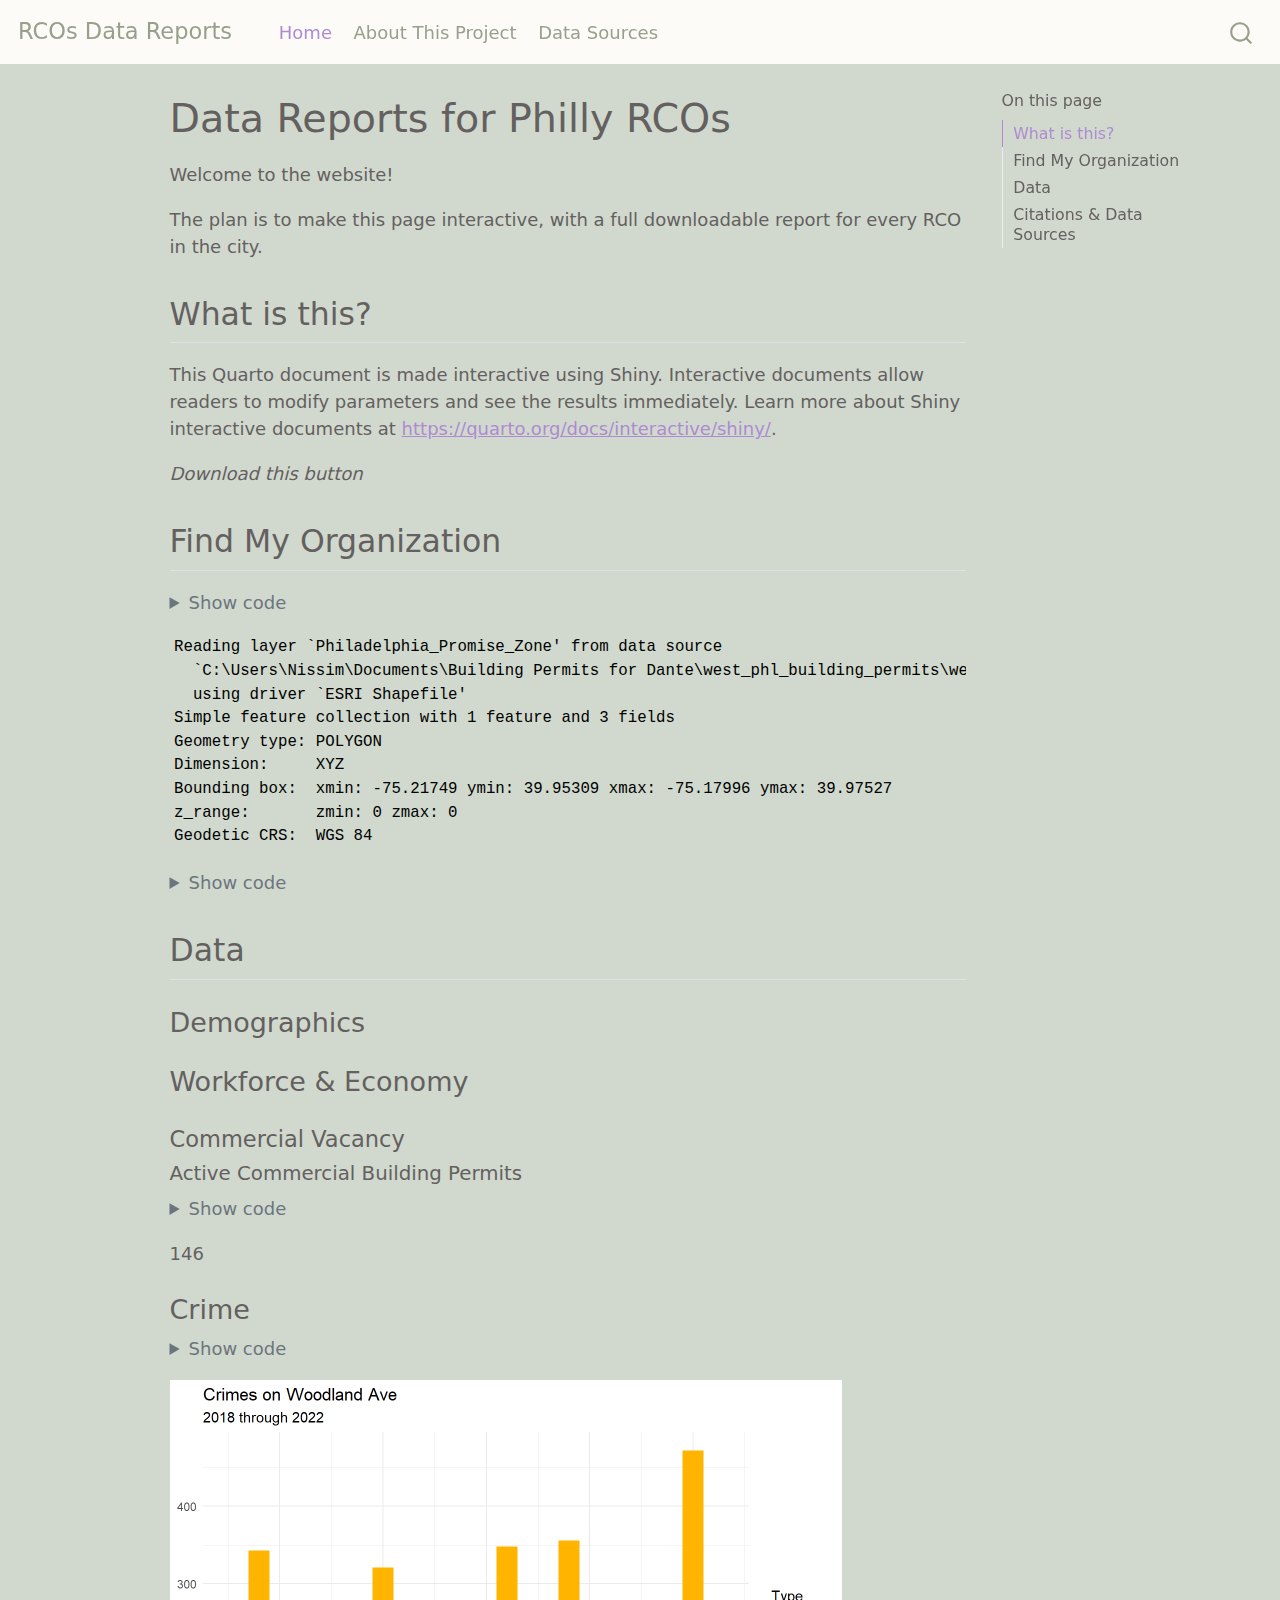
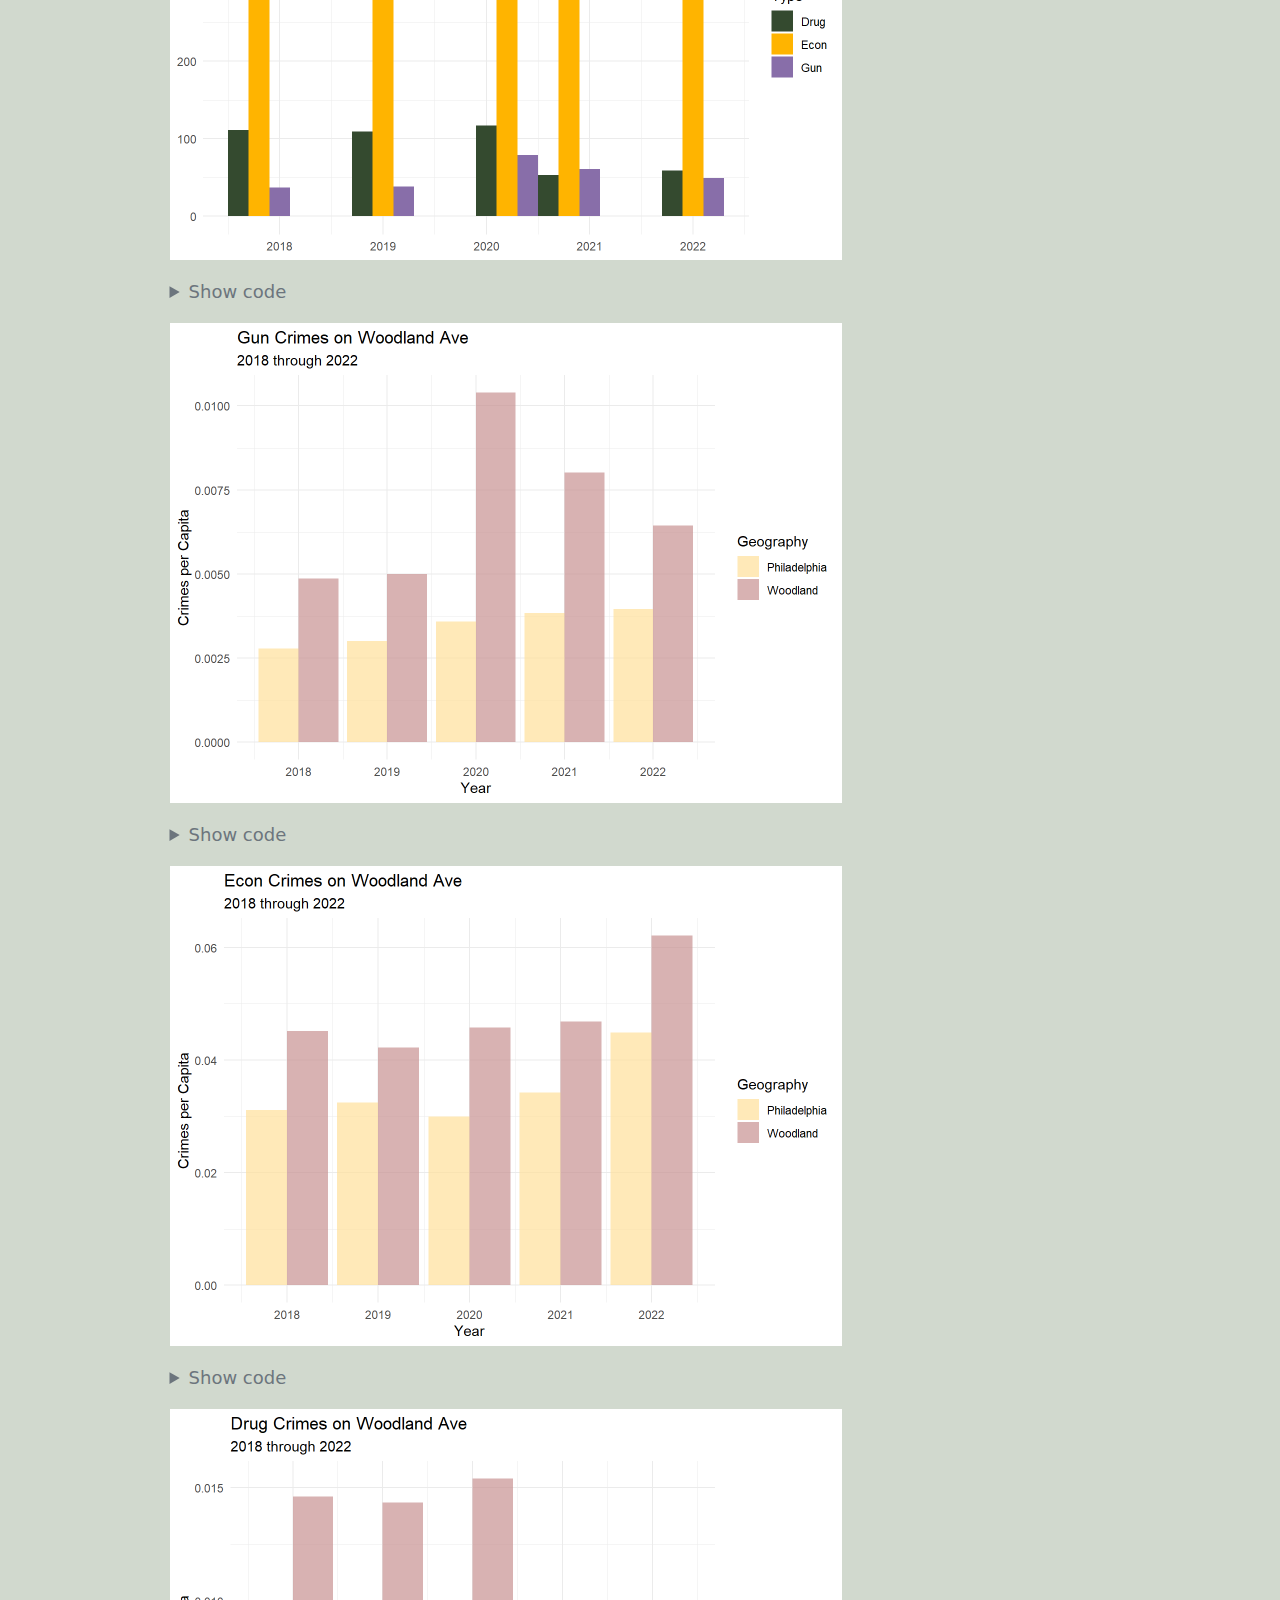
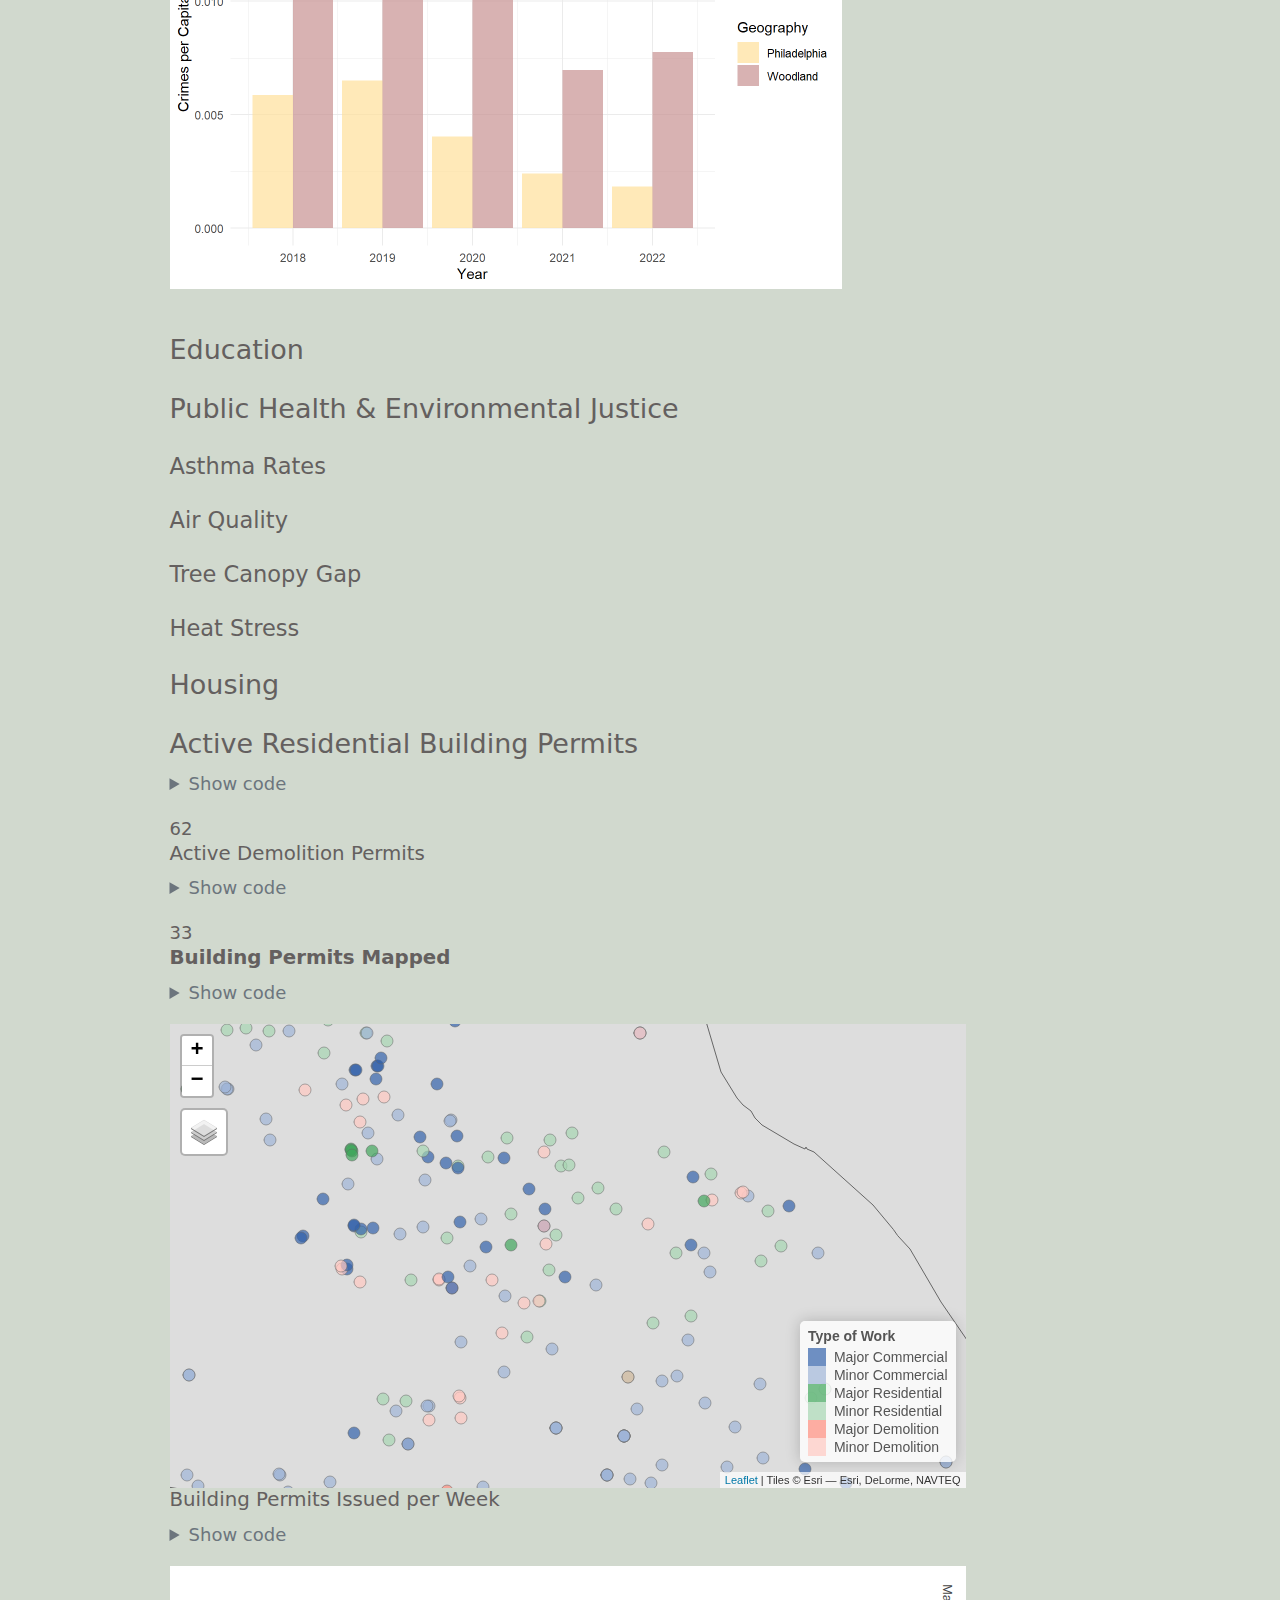
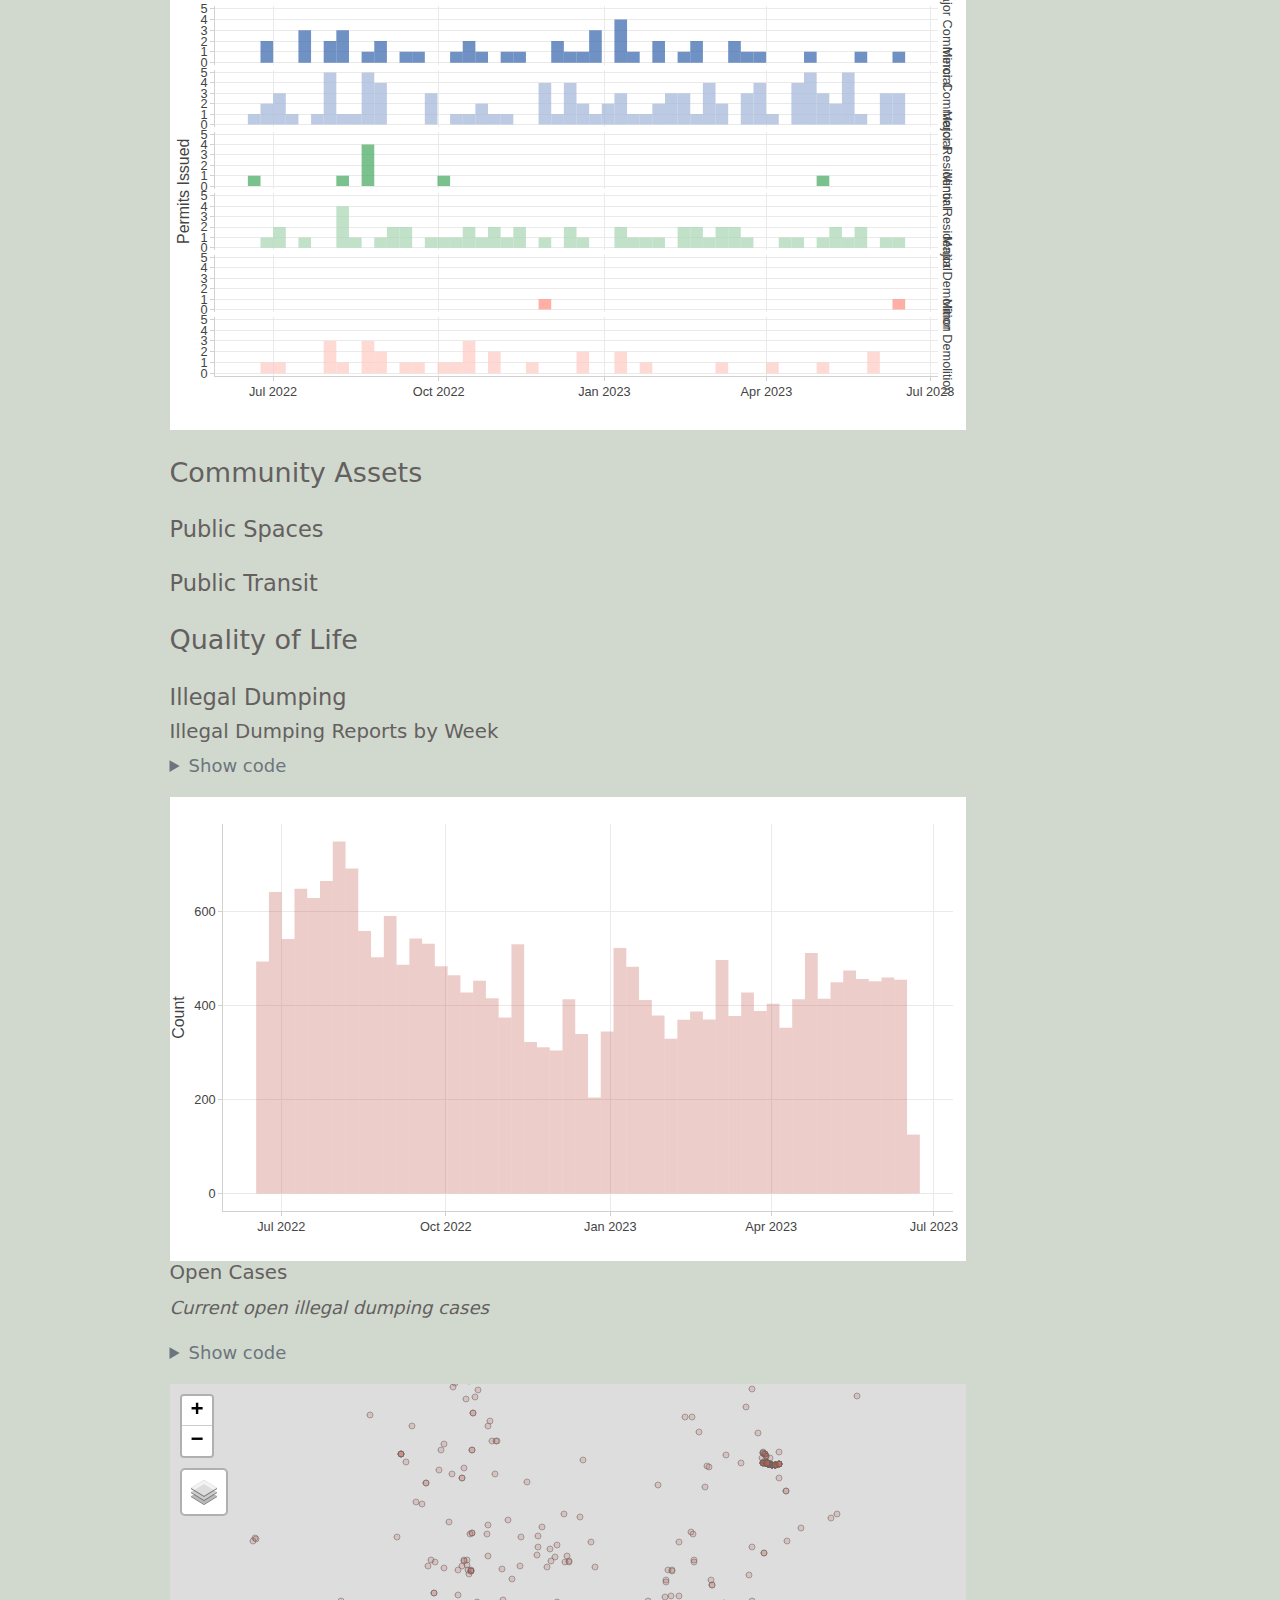
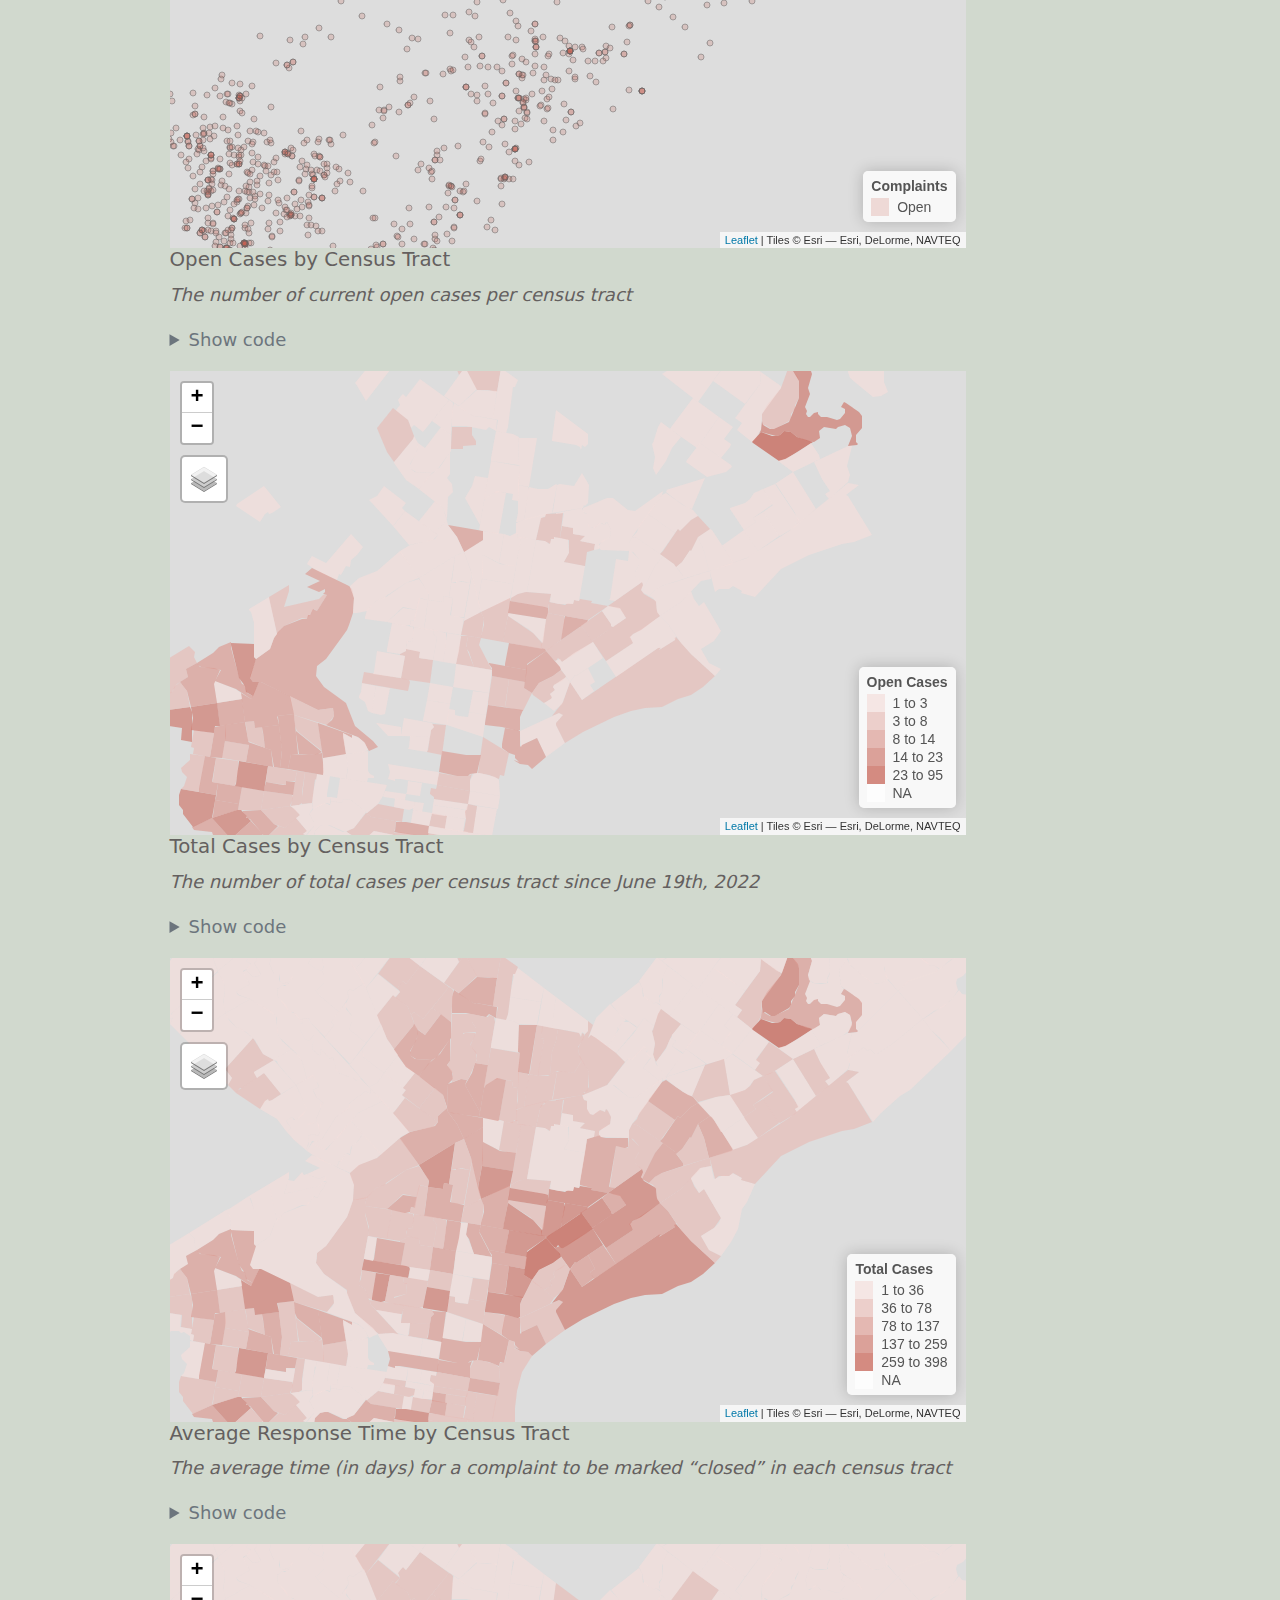
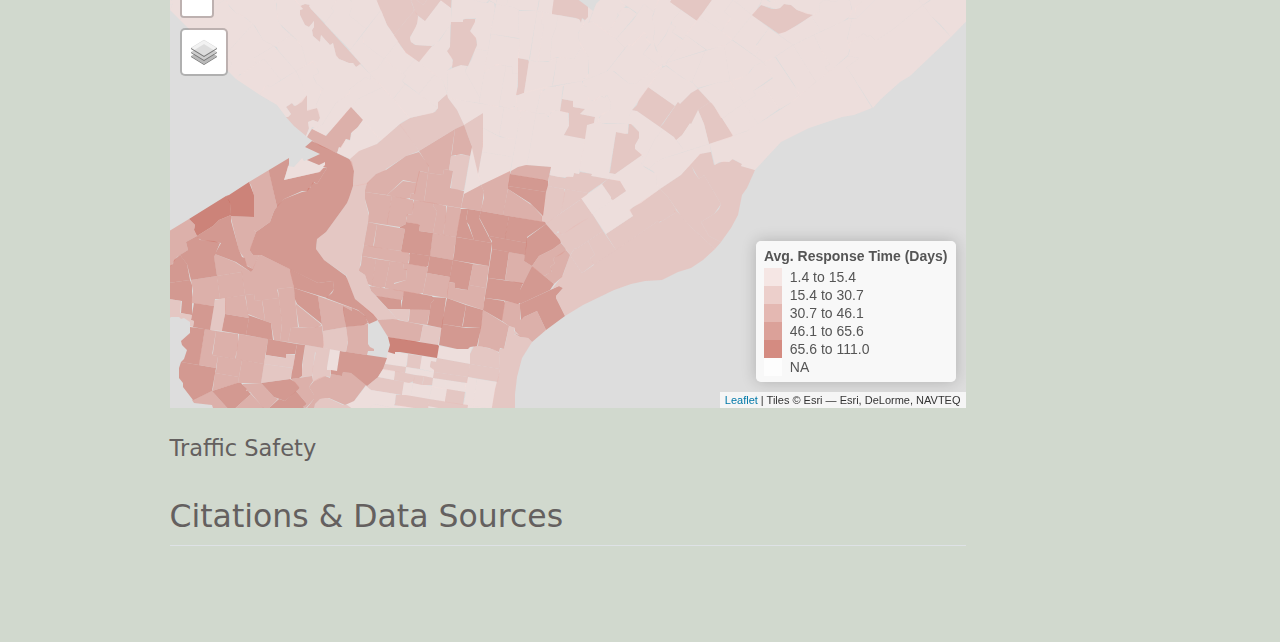
==== commit e59b3038: "theme update, added data sources page" ====
--- a/docs/index.html
+++ b/docs/index.html
@@ -7,7 +7,7 @@
 <meta name="viewport" content="width=device-width, initial-scale=1.0, user-scalable=yes">
 
 
-<title>rcos_data_reports - Data Reports for Philly RCOs</title>
+<title>RCOs Data Reports - Data Reports for Philly RCOs</title>
 <style>
 code{white-space: pre-wrap;}
 span.smallcaps{font-variant: small-caps;}
@@ -154,7 +154,7 @@
       <div class="navbar-container container-fluid">
       <div class="navbar-brand-container">
     <a class="navbar-brand" href="./index.html">
-    <span class="navbar-title">rcos_data_reports</span>
+    <span class="navbar-title">RCOs Data Reports</span>
     </a>
   </div>
           <button class="navbar-toggler" type="button" data-bs-toggle="collapse" data-bs-target="#navbarCollapse" aria-controls="navbarCollapse" aria-expanded="false" aria-label="Toggle navigation" onclick="if (window.quartoToggleHeadroom) { window.quartoToggleHeadroom(); }">
@@ -168,7 +168,11 @@
   </li>  
   <li class="nav-item">
     <a class="nav-link" href="./about.html">
- <span class="menu-text">About</span></a>
+ <span class="menu-text">About This Project</span></a>
+  </li>  
+  <li class="nav-item">
+    <a class="nav-link" href="./data_sources.html">
+ <span class="menu-text">Data Sources</span></a>
   </li>  
 </ul>
               <div id="quarto-search" class="" title="Search"></div>
@@ -1035,8 +1039,8 @@
 </details>
 <div class="cell-output-display">
 
-<div id="htmlwidget-45414f5c516048017bed" style="width:100%;height:464px;" class="leaflet html-widget"></div>
-<script type="application/json" data-for="htmlwidget-45414f5c516048017bed">{"x":{"options":{"crs":{"crsClass":"L.CRS.EPSG3857","code":null,"proj4def":null,"projectedBounds":null,"options":{}}},"calls":[{"method":"createMapPane","args":["tmap401",401]},{"method":"createMapPane","args":["tmap402",402]},{"method":"addProviderTiles","args":["Esri.WorldGrayCanvas",null,"Esri.WorldGrayCanvas",{"minZoom":0,"maxZoom":18,"tileSize":256,"subdomains":"abc","errorTileUrl":"","tms":false,"noWrap":false,"zoomOffset":0,"zoomReverse":false,"opacity":1,"zIndex":1,"detectRetina":false,"pane":"tilePane"}]},{"method":"addCircleMarkers","args":[[39.9651407413456,39.9595042154567,39.9645528669847,39.9644895707209,39.9540809201325,39.9566796625368,39.9640035799478,39.9614097964329,39.9632229635105,39.9540809201325,39.9730005471874,39.9538270815275,39.9611161501092,39.9696274447684,39.9581084881431,39.9585474137932,39.9543762737761,39.9652772216461,39.9735147246475,39.9556130857792,39.9657982930231,39.9672105660861,39.9716085130735,39.9572075874659,39.9603308475332,39.971499389331,39.9656295071662,39.9653949766292,39.9703960599516,39.9633606984397,39.9569553253463,39.9704025912192,39.9715072839962,39.9540809201325,39.9540809201325,39.9621780823391,39.9738886457741,39.973305355935,39.9671059714778,39.9649501227694,39.9575062971063,39.9732232504269,39.9557760729773,39.9650863968187,39.9660300024992,39.9584994360812,39.9682043643453,39.9560076154399,39.9626243784104,39.9648448317869,39.9712196816924,39.9633860470365,39.9619727332805,39.9546867615352,39.9569722525387,39.958354144215,39.9628483736844,39.963699891115,39.9592206759522,39.9540809201325,39.967391169075,39.9540607419781,39.966651059841,39.9569553253463,39.9595037269443,39.9660755335263,39.9638249752474,39.9582456099935,39.9540607419781,39.9626941348651,39.9704674724928,39.9696643373416,39.9715072839962,39.9663568260379,39.9699715572758,39.9571674506295,39.9600472520029,39.9702700448994,39.9686841837075,39.9633074490863,39.9661480125949,39.9590660876227,39.9602596287507,39.9679790076416,39.9688046465955,39.9651340697412,39.9675818195289,39.9579909071312,39.9655382342864,39.9675748004787,39.9676761419408,39.9715072839962,39.9684514493713,39.9648746263383,39.9647496004503,39.970687278365,39.9722715391824,39.9637255734844,39.9679686057809,39.9601741050452,39.965707926276,39.967365015269,39.9637364241405,39.9566796625368,39.9633777630789,39.9594069696031,39.9674047158837,39.9698267503904,39.9582456099935,39.9582456099935,39.9633978249857,39.9566990155374,39.9740051497715,39.9694645056809,39.9682168586483,39.9665447458268,39.9556894834833,39.9584994360812,39.956555267759,39.9638563685689,39.9710961789918,39.9726963608652,39.9686257314418,39.9642587230965,39.9569503813793,39.9740249680365,39.9540809201325,39.9723024901665,39.9587583013535,39.957382707652,39.9584994360812,39.9650359771935,39.9553055037136,39.9626905397528,39.9597785915642,39.9602596287507,39.9642662731636,39.959215200769,39.9708429112785,39.9696476615472,39.9681151486785,39.9569553253463,39.9595571788798,39.9662439055778,39.9662538241262,39.9693116563516,39.9651825108243,39.9553851076352,39.9571459814393,39.9715578103064,39.9667491943459,39.9566796625368,39.9691221621191,39.9546599586444,39.9593105807207,39.9722946267061,39.9698126601974,39.9651340697412,39.957382707652,39.9602168951104,39.9676239688507,39.9651066259878,39.9613477691122,39.9568377094379,39.9686182233899,39.9668531020733,39.959142202816,39.9648253279437,39.9719270814931,39.9564321079319,39.9674290682903,39.9679037319865,39.9733981744227,39.9696603507515,39.9601741050452,39.9663980485461,39.9659973210752,39.9671182037213,39.9638480921954,39.9634844506028,39.9685656484467,39.9567422798937,39.9630927800395,39.9582456099935,39.9670499352063,39.9676018943317,39.9683236519755,39.9569793676098,39.9553858233641,39.955728061922,39.9647547443439,39.963458341976,39.9557760729773,39.9718823543555,39.9569553253463,39.9616374506845,39.969648801595,39.9572959949253,39.9659682466328,39.9680320055195,39.9644580403172,39.9594498267263,39.9683394038903,39.973650097814,39.9571567562972,39.9630927800395,39.9645353897235,39.9680622851059,39.9540809201325,39.9702758521436,39.9714864608109,39.9652195594301,39.9582456099935,39.9599523423709,39.9565843231215,39.9636450583543,39.9584994360812,39.9671429635507,39.9614872399773,39.9716626760554,39.9540809201325,39.9676387464066,39.9597785915642,39.9732035344327,39.9715593863152,39.9588451568059,39.9557760729773,39.9697112854582,39.9657146451627,39.9674909194945,39.9564120546199,39.9557914504272,39.9737008674466,39.9579909071312,39.9639214977508,39.9676195500319,39.9693893148095,39.9642645038377,39.9731002435017,39.9645396660218,39.9582456099935],[-75.207905369354,-75.2033284526322,-75.1996480731027,-75.1895716871542,-75.1932178105942,-75.1867655077886,-75.1904141193755,-75.1935601591925,-75.1974992131528,-75.1932178105942,-75.1996185030855,-75.1845961267622,-75.1993822773032,-75.2099853899946,-75.2063880040855,-75.1915375216392,-75.1955490012277,-75.2033379105811,-75.2047469390035,-75.1987765238739,-75.1892353026922,-75.2039299050836,-75.2133651106229,-75.191906567859,-75.2014413648058,-75.2073946671833,-75.1901377543466,-75.2024283189445,-75.2069120770965,-75.2042638894366,-75.1970180080462,-75.2068527234276,-75.1956345170149,-75.1932178105942,-75.1932178105942,-75.1934271567104,-75.2011682961125,-75.2089920679674,-75.1990093267623,-75.2075802955469,-75.1903232875556,-75.2036363518347,-75.1946324374653,-75.2070780837082,-75.2092404803171,-75.1992342049637,-75.1985321424811,-75.2074100805201,-75.2005942485274,-75.1992440587252,-75.2064856793803,-75.2054402459475,-75.1950523892885,-75.1884680686201,-75.2110527404875,-75.2078773959886,-75.2014235359039,-75.1995083155348,-75.2046723281133,-75.1932178105942,-75.2014394771996,-75.1864596727208,-75.2048403781879,-75.1970180080462,-75.1882766092513,-75.1982768441876,-75.2029151449932,-75.1963225741391,-75.1864596727208,-75.1999330163247,-75.2146769114773,-75.215064641868,-75.1956345170149,-75.2003851465703,-75.2069594206015,-75.2167473671598,-75.1946938822617,-75.2078614893188,-75.2116861379117,-75.207638006664,-75.1910021569396,-75.2061147798038,-75.2149811840186,-75.1994681710578,-75.2060155956212,-75.1997383569399,-75.199740130332,-75.2055822742368,-75.2011626427892,-75.1945793363279,-75.2080094489912,-75.1956345170149,-75.2141074296129,-75.2059147732286,-75.2038937200211,-75.2067518073269,-75.2028858993068,-75.2081803090156,-75.211506293995,-75.1961163438576,-75.1996860611649,-75.2069280648259,-75.2084326285119,-75.1867655077886,-75.2019651143491,-75.2056770614013,-75.2021580211955,-75.2043340263198,-75.1963225741391,-75.1963225741391,-75.2042694923904,-75.1951527921392,-75.2032735097064,-75.2166998607468,-75.2073020560662,-75.2081473097172,-75.1994038682626,-75.1992342049637,-75.2023797022657,-75.2081969173835,-75.2121202986151,-75.200517061174,-75.2037226573758,-75.1928606082332,-75.2150513651761,-75.1999410827773,-75.1932178105942,-75.1998476953692,-75.2046813434766,-75.1824811574403,-75.1992342049637,-75.207594520907,-75.1905932034603,-75.1999762989664,-75.1876675565295,-75.2149811840186,-75.1879864785156,-75.2047495031873,-75.2091919313298,-75.2132966971983,-75.2034972101789,-75.1970180080462,-75.2033780264908,-75.1912798931341,-75.191191827327,-75.2075040660561,-75.2079120401739,-75.1969422236775,-75.1885468831041,-75.2106923623035,-75.1933339897582,-75.1867655077886,-75.2082533363289,-75.1911076184581,-75.1928182146362,-75.2117222180751,-75.2083926822194,-75.1997383569399,-75.1824811574403,-75.1940505326835,-75.2071252943905,-75.2049170279441,-75.2033187512975,-75.1960534480886,-75.2037842950476,-75.1925921089847,-75.1957463589948,-75.2100758626603,-75.2090177923019,-75.2038853540872,-75.2047074353136,-75.2165550208434,-75.2082210980445,-75.2133439822148,-75.1961163438576,-75.1974100321577,-75.1925451160892,-75.2034248353052,-75.2084469268742,-75.1988355151587,-75.2076409396271,-75.2089074896383,-75.2036831629136,-75.1963225741391,-75.203413551796,-75.2079962896043,-75.2139404011039,-75.2111151085322,-75.1979283268333,-75.2077205817451,-75.210187969765,-75.2038546310128,-75.1946324374653,-75.2035823897232,-75.1970180080462,-75.2015302989211,-75.2145733286075,-75.1946963355535,-75.1928588434834,-75.2013440713566,-75.2022471530468,-75.2066452815666,-75.2163460292263,-75.2061135691439,-75.2166575356579,-75.2036831629136,-75.1934364777111,-75.2050675539328,-75.1932178105942,-75.2078083269358,-75.2073436817965,-75.1952780176024,-75.1963225741391,-75.1904593387899,-75.214590906875,-75.192608972534,-75.1992342049637,-75.1986634225294,-75.2004692555207,-75.2125466376841,-75.1932178105942,-75.208003787162,-75.1876675565295,-75.2066236082222,-75.2115504759512,-75.2032975830216,-75.1946324374653,-75.2134288348132,-75.1966436762427,-75.2079756035826,-75.2107175615393,-75.1856041441587,-75.2053041971199,-75.2055822742368,-75.2161191726255,-75.2049279905361,-75.2065889807358,-75.1940705116282,-75.2024572415288,-75.201176163937,-75.1963225741391],[6.32455532033676,6.32455532033676,6.32455532033676,6.32455532033676,6.32455532033676,6.32455532033676,6.32455532033676,6.32455532033676,6.32455532033676,6.32455532033676,6.32455532033676,6.32455532033676,6.32455532033676,6.32455532033676,6.32455532033676,6.32455532033676,6.32455532033676,6.32455532033676,6.32455532033676,6.32455532033676,6.32455532033676,6.32455532033676,6.32455532033676,6.32455532033676,6.32455532033676,6.32455532033676,6.32455532033676,6.32455532033676,6.32455532033676,6.32455532033676,6.32455532033676,6.32455532033676,6.32455532033676,6.32455532033676,6.32455532033676,6.32455532033676,6.32455532033676,6.32455532033676,6.32455532033676,6.32455532033676,6.32455532033676,6.32455532033676,6.32455532033676,6.32455532033676,6.32455532033676,6.32455532033676,6.32455532033676,6.32455532033676,6.32455532033676,6.32455532033676,6.32455532033676,6.32455532033676,6.32455532033676,6.32455532033676,6.32455532033676,6.32455532033676,6.32455532033676,6.32455532033676,6.32455532033676,6.32455532033676,6.32455532033676,6.32455532033676,6.32455532033676,6.32455532033676,6.32455532033676,6.32455532033676,6.32455532033676,6.32455532033676,6.32455532033676,6.32455532033676,6.32455532033676,6.32455532033676,6.32455532033676,6.32455532033676,6.32455532033676,6.32455532033676,6.32455532033676,6.32455532033676,6.32455532033676,6.32455532033676,6.32455532033676,6.32455532033676,6.32455532033676,6.32455532033676,6.32455532033676,6.32455532033676,6.32455532033676,6.32455532033676,6.32455532033676,6.32455532033676,6.32455532033676,6.32455532033676,6.32455532033676,6.32455532033676,6.32455532033676,6.32455532033676,6.32455532033676,6.32455532033676,6.32455532033676,6.32455532033676,6.32455532033676,6.32455532033676,6.32455532033676,6.32455532033676,6.32455532033676,6.32455532033676,6.32455532033676,6.32455532033676,6.32455532033676,6.32455532033676,6.32455532033676,6.32455532033676,6.32455532033676,6.32455532033676,6.32455532033676,6.32455532033676,6.32455532033676,6.32455532033676,6.32455532033676,6.32455532033676,6.32455532033676,6.32455532033676,6.32455532033676,6.32455532033676,6.32455532033676,6.32455532033676,6.32455532033676,6.32455532033676,6.32455532033676,6.32455532033676,6.32455532033676,6.32455532033676,6.32455532033676,6.32455532033676,6.32455532033676,6.32455532033676,6.32455532033676,6.32455532033676,6.32455532033676,6.32455532033676,6.32455532033676,6.32455532033676,6.32455532033676,6.32455532033676,6.32455532033676,6.32455532033676,6.32455532033676,6.32455532033676,6.32455532033676,6.32455532033676,6.32455532033676,6.32455532033676,6.32455532033676,6.32455532033676,6.32455532033676,6.32455532033676,6.32455532033676,6.32455532033676,6.32455532033676,6.32455532033676,6.32455532033676,6.32455532033676,6.32455532033676,6.32455532033676,6.32455532033676,6.32455532033676,6.32455532033676,6.32455532033676,6.32455532033676,6.32455532033676,6.32455532033676,6.32455532033676,6.32455532033676,6.32455532033676,6.32455532033676,6.32455532033676,6.32455532033676,6.32455532033676,6.32455532033676,6.32455532033676,6.32455532033676,6.32455532033676,6.32455532033676,6.32455532033676,6.32455532033676,6.32455532033676,6.32455532033676,6.32455532033676,6.32455532033676,6.32455532033676,6.32455532033676,6.32455532033676,6.32455532033676,6.32455532033676,6.32455532033676,6.32455532033676,6.32455532033676,6.32455532033676,6.32455532033676,6.32455532033676,6.32455532033676,6.32455532033676,6.32455532033676,6.32455532033676,6.32455532033676,6.32455532033676,6.32455532033676,6.32455532033676,6.32455532033676,6.32455532033676,6.32455532033676,6.32455532033676,6.32455532033676,6.32455532033676,6.32455532033676,6.32455532033676,6.32455532033676,6.32455532033676,6.32455532033676,6.32455532033676,6.32455532033676,6.32455532033676,6.32455532033676,6.32455532033676,6.32455532033676,6.32455532033676,6.32455532033676,6.32455532033676,6.32455532033676,6.32455532033676,6.32455532033676,6.32455532033676,6.32455532033676,6.32455532033676,6.32455532033676,6.32455532033676,6.32455532033676,6.32455532033676,6.32455532033676,6.32455532033676,6.32455532033676],["X715.BROOKLYN.ST","X315.N.PRESTON.ST","X645.N.39TH.ST","X3225.HAVERFORD.AVE","X3400.50.CHESTNUT.ST","X3051.JOHN.F.KENNEDY.BLVD","X3306.HAVERFORD.AVE","X3509.BARING.ST","X3800.HAVERFORD.AVE","X3400.50.CHESTNUT.ST.1","X3810.POPLAR.ST","X3001.CHESTNUT.ST","X3848.LANCASTER.AVE","X4254.WESTMINSTER.AVE","X14.N.42ND.ST","X3408.RACE.ST","X3600.CHESTNUT.ST","X4017.FAIRMOUNT.AVE","X4017.CAMBRIDGE.ST","X3801.CHESTNUT.ST","X646.N.32ND.ST","X789.N.PRESTON.ST","X1009.N.46TH.ST","X3400.LANCASTER.AVE","X3944.BARING.ST","X4143.MANTUA.AVE","X649.N.33RD.ST","X705.N.40TH.ST","X4133.WESTMINSTER.AVE","X626.N.PRESTON.ST","X3711.MARKET.ST","X4131.WESTMINSTER.AVE","X3400.W.GIRARD.AVE","X3400.CHESTNUT.ST","X3400.50.CHESTNUT.ST.2","X3513.HAMILTON.ST","X3859.CAMBRIDGE.ST","X4200.W.GIRARD.AVE","X3830.FOLSOM.ST","X704.N.42ND.ST","X3314.ARCH.ST","X1118.SLOAN.ST","X3600.MARKET.ST","X709.N.42ND.ST","X749.N.43RD.ST","X3800.POWELTON.AVE","X810.N.38TH.ST","X4238.CHESTNUT.ST","X3941.BRANDYWINE.ST","X3842.MELON.ST","X4109.MANTUA.AVE","X629.N.41ST.ST","X3615.HAMILTON.ST","X3201.CHESTNUT.ST","X4443.CHESTNUT.ST","X31.33.N.43RD.ST","X3951.LANCASTER.AVE","X619.N.39TH.ST","X4059.POWELTON.AVE","X3400.50.CHESTNUT.ST.3","X3930.BROWN.ST","X3101.CHESTNUT.ST","X4030.BROWN.ST","X3711.MARKET.ST.1","X3219.SUMMER.ST","X3810.OLIVE.ST","X4025.LANCASTER.AVE","X225.N.38TH.ST","X3101.CHESTNUT.ST.1","X3911.BRANDYWINE.ST","X4616.LANCASTER.AVE","X910.N.MARKOE.ST","X3400.W.GIRARD.AVE.1","X3900.ASPEN.ST","X4134.WESTMINSTER.AVE","X4728.CHESTNUT.ST","X3619.POWELTON.AVE","X4161.WESTMINSTER.AVE","X4406.LANCASTER.AVE","X627.BROOKLYN.ST","X3300.FAIRMOUNT.AVE","X4121.POWELTON.AVE","X4601.MARKET.ST","X3829.BROWN.ST","X848.N.41ST.ST","X667.N.39TH.ST","X3850.BROWN.ST","X4101.MARKET.ST","X3933.FAIRMOUNT.AVE","X3526.MANTUA.AVE","X830.N.42ND.ST","X3400.W.GIRARD.AVE.2","X876.78.N.46TH.ST","X4102.LANCASTER.AVE","X674.N.PRESTON.ST","X4126.PENNSGROVE.ST","X3956.WYALUSING.AVE","X644.BROOKLYN.ST","X846.N.44TH.ST","X3725.LANCASTER.AVE","X3861.FAIRMOUNT.AVE","X810.N.HOLLY.ST","X605.HUTTON.ST","X3051.JOHN.F.KENNEDY.BLVD.1","X3968.MOUNT.VERNON.ST","X319.N.HOLLY.ST","X782.UNION.ST","X871.N.PRESTON.ST","X225.N.38TH.ST.1","X225.N.38TH.ST.2","X628.N.PRESTON.ST","X3655.75.MARKET.ST","X3934.W.GIRARD.AVE","X917.N.48TH.ST","X4135.PARRISH.ST","X4212.16.LANCASTER.AVE","X3819.CHESTNUT.ST","X3800.POWELTON.AVE.1","X22.S.40TH.ST","X650.BROOKLYN.ST","X944.BELMONT.AVE","X3849.WYALUSING.AVE","X4009.PARRISH.ST","X605.N.35TH.ST","X4640.CHESTNUT.ST","X3815.CAMBRIDGE.ST","X3400.50.CHESTNUT.ST.4","X3815.PENNSGROVE.ST","X4066.POWELTON.AVE","X2929.ARCH.ST","X3800.POWELTON.AVE.2","X708.N.42ND.ST","X3300.MARKET.ST","X3913.BRANDYWINE.ST","X256.N.32ND.ST","X4601.MARKET.ST.1","X3108.HAVERFORD.AVE","X4061.POWELTON.AVE","X4218.OTTER.ST","X4508.LANCASTER.AVE","X822.N.40TH.ST","X3737.MARKET.ST","X317.N.PRESTON.ST","X3312.FAIRMOUNT.AVE","X3308.FAIRMOUNT.AVE","X4129.OGDEN.ST","X717.BROOKLYN.ST","X3701.15.CHESTNUT.ST","X3200.22.ARCH.ST","X1004.N.43RD.ST","X717.N.35TH.ST","X3051.JOHN.F.KENNEDY.BLVD.2","X4203.OGDEN.ST","X3317.33.CHESTNUT.ST","X208.N.35TH.ST","X1043.BELMONT.AVE","X894.N.42ND.ST","X667.N.39TH.ST.1","X2929.ARCH.ST.1","X3601.03.POWELTON.AVE","X4133.RENO.ST","X4087.1.2.LANCASTER.AVE","X4024.SPRING.GARDEN.ST","X3701.MARKET.ST","X4011.PARRISH.ST","X3406.MANTUA.AVE","X3700.LANCASTER.AVE","X4307.FAIRMOUNT.AVE","X4213.MANTUA.AVE","X4050.LUDLOW.ST","X4021.BROWN.ST","X859.N.48TH.ST","X4150.W.GIRARD.AVE","X4510.LANCASTER.AVE","X3725.LANCASTER.AVE.1","X724.N.DEKALB.ST","X631.N.SHEDWICK.ST","X750.N.40TH.ST","X611.HUTTON.ST","X3843.HAVERFORD.AVE","X847.N.42ND.ST","X4301.CHESTNUT.ST","X4023.HAVERFORD.AVE","X225.N.38TH.ST.3","X748.N.40TH.ST","X826.N.42ND.ST","X868.N.46TH.ST","X4445.CHESTNUT.ST","X3737.CHESTNUT.ST","X4245.SANSOM.ST","X4311.FAIRMOUNT.AVE","X631.N.PRESTON.ST","X3600.MARKET.ST.1","X929.N.40TH.ST","X3711.MARKET.ST.2","X450.SLOAN.ST","X917.N.MARKOE.ST","X60.N.36TH.ST","X638.N.SHEDWICK.ST","X3926.RENO.ST","X639.N.40TH.ST","X322.N.42ND.ST","X882.MOSS.ST","X4054.W.GIRARD.AVE","X4726.CHESTNUT.ST","X4023.HAVERFORD.AVE.1","X622.N.35TH.ST","X4028.PARRISH.ST","X3400.50.CHESTNUT.ST.5","X4159.WESTMINSTER.AVE","X4141.MANTUA.AVE","X3606.MELON.ST","X225.N.38TH.ST.4","X229.N.34TH.ST","X4623.SANSOM.ST","X3420.HAVERFORD.AVE","X3800.POWELTON.AVE.3","X3816.FOLSOM.ST","X3917.WARREN.ST","X1007.N.45TH.ST","X3400.50.CHESTNUT.ST.6","X828.N.42ND.ST","X256.N.32ND.ST.1","X1124.N.41ST.ST","X1009.BELMONT.AVE","X4030.POWELTON.AVE","X3600.MARKET.ST.2","X4512.LANCASTER.AVE","X666.N.37TH.ST","X820.N.42ND.ST","X4422.CHESTNUT.ST","X3101R.57.MARKET.ST","X4028.W.GIRARD.AVE","X4101.MARKET.ST.1","X4727.MELON.ST","X4030.RENO.ST","X4109.OGDEN.ST","X3524.MOUNT.VERNON.ST","X1107.STATE.ST","X657.UNION.ST","X225.N.38TH.ST.5"],"pz_construction_permits",{"interactive":true,"className":"","pane":"tmap401","stroke":true,"color":"#666666","weight":1,"opacity":0.5,"fill":true,"fillColor":["#3262AB","#FFC9C2","#FFC9C2","#A6D5B2","#9FB5D7","#3262AB","#A6D5B2","#9FB5D7","#9FB5D7","#9FB5D7","#A6D5B2","#3262AB","#9FB5D7","#FFC9C2","#A6D5B2","#9FB5D7","#9FB5D7","#3262AB","#9FB5D7","#FF8D7D","#3262AB","#3262AB","#A6D5B2","#9FB5D7","#9FB5D7","#A6D5B2","#A6D5B2","#9FB5D7","#3262AB","#FFC9C2","#9FB5D7","#3262AB","#9FB5D7","#9FB5D7","#9FB5D7","#A6D5B2","#A6D5B2","#9FB5D7","#A6D5B2","#A6D5B2","#9FB5D7","#A6D5B2","#9FB5D7","#3262AB","#3262AB","#9FB5D7","#A6D5B2","#FFC9C2","#FFC9C2","#A6D5B2","#A6D5B2","#A6D5B2","#A6D5B2","#9FB5D7","#9FB5D7","#3262AB","#9FB5D7","#A6D5B2","#9FB5D7","#9FB5D7","#3262AB","#9FB5D7","#9FB5D7","#9FB5D7","#A6D5B2","#A6D5B2","#9FB5D7","#9FB5D7","#9FB5D7","#A6D5B2","#9FB5D7","#A6D5B2","#9FB5D7","#3262AB","#3262AB","#9FB5D7","#9FB5D7","#3262AB","#9FB5D7","#FFC9C2","#9FB5D7","#9FB5D7","#9FB5D7","#A6D5B2","#9FB5D7","#3262AB","#FFC9C2","#3262AB","#A6D5B2","#A6D5B2","#41A65C","#FFC9C2","#FFC9C2","#9FB5D7","#A6D5B2","#3262AB","#A6D5B2","#3262AB","#9FB5D7","#41A65C","#3262AB","#9FB5D7","#FFC9C2","#9FB5D7","#FFC9C2","#A6D5B2","#A6D5B2","#3262AB","#9FB5D7","#9FB5D7","#FFC9C2","#9FB5D7","#3262AB","#3262AB","#9FB5D7","#9FB5D7","#9FB5D7","#9FB5D7","#9FB5D7","#3262AB","#9FB5D7","#A6D5B2","#9FB5D7","#9FB5D7","#9FB5D7","#A6D5B2","#9FB5D7","#FFC9C2","#FFC9C2","#9FB5D7","#9FB5D7","#3262AB","#9FB5D7","#FFC9C2","#A6D5B2","#9FB5D7","#9FB5D7","#9FB5D7","#A6D5B2","#9FB5D7","#3262AB","#9FB5D7","#FFC9C2","#FFC9C2","#FFC9C2","#FFC9C2","#3262AB","#9FB5D7","#3262AB","#9FB5D7","#3262AB","#3262AB","#FFC9C2","#3262AB","#9FB5D7","#9FB5D7","#9FB5D7","#FFC9C2","#9FB5D7","#9FB5D7","#41A65C","#9FB5D7","#9FB5D7","#9FB5D7","#9FB5D7","#A6D5B2","#9FB5D7","#3262AB","#A6D5B2","#FF8D7D","#3262AB","#A6D5B2","#9FB5D7","#9FB5D7","#FFC9C2","#A6D5B2","#FFC9C2","#A6D5B2","#FFC9C2","#3262AB","#FFC9C2","#9FB5D7","#FFC9C2","#9FB5D7","#3262AB","#41A65C","#A6D5B2","#9FB5D7","#9FB5D7","#3262AB","#3262AB","#3262AB","#9FB5D7","#3262AB","#9FB5D7","#FFC9C2","#A6D5B2","#9FB5D7","#41A65C","#A6D5B2","#3262AB","#A6D5B2","#A6D5B2","#3262AB","#9FB5D7","#3262AB","#3262AB","#3262AB","#9FB5D7","#3262AB","#9FB5D7","#FFC9C2","#9FB5D7","#9FB5D7","#9FB5D7","#9FB5D7","#9FB5D7","#A6D5B2","#A6D5B2","#A6D5B2","#9FB5D7","#41A65C","#A6D5B2","#A6D5B2","#A6D5B2","#FFC9C2","#9FB5D7","#9FB5D7","#A6D5B2","#41A65C","#9FB5D7","#9FB5D7","#9FB5D7","#9FB5D7","#A6D5B2","#A6D5B2","#FFC9C2","#A6D5B2","#A6D5B2","#41A65C","#9FB5D7"],"fillOpacity":[0.698039215686274,0.698039215686274,0.698039215686274,0.698039215686274,0.698039215686274,0.698039215686274,0.698039215686274,0.698039215686274,0.698039215686274,0.698039215686274,0.698039215686274,0.698039215686274,0.698039215686274,0.698039215686274,0.698039215686274,0.698039215686274,0.698039215686274,0.698039215686274,0.698039215686274,0.698039215686274,0.698039215686274,0.698039215686274,0.698039215686274,0.698039215686274,0.698039215686274,0.698039215686274,0.698039215686274,0.698039215686274,0.698039215686274,0.698039215686274,0.698039215686274,0.698039215686274,0.698039215686274,0.698039215686274,0.698039215686274,0.698039215686274,0.698039215686274,0.698039215686274,0.698039215686274,0.698039215686274,0.698039215686274,0.698039215686274,0.698039215686274,0.698039215686274,0.698039215686274,0.698039215686274,0.698039215686274,0.698039215686274,0.698039215686274,0.698039215686274,0.698039215686274,0.698039215686274,0.698039215686274,0.698039215686274,0.698039215686274,0.698039215686274,0.698039215686274,0.698039215686274,0.698039215686274,0.698039215686274,0.698039215686274,0.698039215686274,0.698039215686274,0.698039215686274,0.698039215686274,0.698039215686274,0.698039215686274,0.698039215686274,0.698039215686274,0.698039215686274,0.698039215686274,0.698039215686274,0.698039215686274,0.698039215686274,0.698039215686274,0.698039215686274,0.698039215686274,0.698039215686274,0.698039215686274,0.698039215686274,0.698039215686274,0.698039215686274,0.698039215686274,0.698039215686274,0.698039215686274,0.698039215686274,0.698039215686274,0.698039215686274,0.698039215686274,0.698039215686274,0.698039215686274,0.698039215686274,0.698039215686274,0.698039215686274,0.698039215686274,0.698039215686274,0.698039215686274,0.698039215686274,0.698039215686274,0.698039215686274,0.698039215686274,0.698039215686274,0.698039215686274,0.698039215686274,0.698039215686274,0.698039215686274,0.698039215686274,0.698039215686274,0.698039215686274,0.698039215686274,0.698039215686274,0.698039215686274,0.698039215686274,0.698039215686274,0.698039215686274,0.698039215686274,0.698039215686274,0.698039215686274,0.698039215686274,0.698039215686274,0.698039215686274,0.698039215686274,0.698039215686274,0.698039215686274,0.698039215686274,0.698039215686274,0.698039215686274,0.698039215686274,0.698039215686274,0.698039215686274,0.698039215686274,0.698039215686274,0.698039215686274,0.698039215686274,0.698039215686274,0.698039215686274,0.698039215686274,0.698039215686274,0.698039215686274,0.698039215686274,0.698039215686274,0.698039215686274,0.698039215686274,0.698039215686274,0.698039215686274,0.698039215686274,0.698039215686274,0.698039215686274,0.698039215686274,0.698039215686274,0.698039215686274,0.698039215686274,0.698039215686274,0.698039215686274,0.698039215686274,0.698039215686274,0.698039215686274,0.698039215686274,0.698039215686274,0.698039215686274,0.698039215686274,0.698039215686274,0.698039215686274,0.698039215686274,0.698039215686274,0.698039215686274,0.698039215686274,0.698039215686274,0.698039215686274,0.698039215686274,0.698039215686274,0.698039215686274,0.698039215686274,0.698039215686274,0.698039215686274,0.698039215686274,0.698039215686274,0.698039215686274,0.698039215686274,0.698039215686274,0.698039215686274,0.698039215686274,0.698039215686274,0.698039215686274,0.698039215686274,0.698039215686274,0.698039215686274,0.698039215686274,0.698039215686274,0.698039215686274,0.698039215686274,0.698039215686274,0.698039215686274,0.698039215686274,0.698039215686274,0.698039215686274,0.698039215686274,0.698039215686274,0.698039215686274,0.698039215686274,0.698039215686274,0.698039215686274,0.698039215686274,0.698039215686274,0.698039215686274,0.698039215686274,0.698039215686274,0.698039215686274,0.698039215686274,0.698039215686274,0.698039215686274,0.698039215686274,0.698039215686274,0.698039215686274,0.698039215686274,0.698039215686274,0.698039215686274,0.698039215686274,0.698039215686274,0.698039215686274,0.698039215686274,0.698039215686274,0.698039215686274,0.698039215686274,0.698039215686274,0.698039215686274,0.698039215686274,0.698039215686274,0.698039215686274,0.698039215686274,0.698039215686274,0.698039215686274,0.698039215686274,0.698039215686274,0.698039215686274,0.698039215686274,0.698039215686274,0.698039215686274,0.698039215686274,0.698039215686274,0.698039215686274]},null,null,["<style> div.leaflet-popup-content {width:auto !important;overflow-y:auto; overflow-x:hidden;}<\/style><div style=\"max-height:25em;padding-right:0px;\"><table>\n\t\t\t   <thead><tr><th colspan=\"2\"><b>715 BROOKLYN ST<\/b><\/th><\/thead><\/tr><tr><td style=\"color: #888888;\"><nobr>Owner<\/nobr><\/td><td align=\"right\"><nobr>715 N BROOKLYN ST LLC<\/nobr><\/td><\/tr><tr><td style=\"color: #888888;\"><nobr>Contractor<\/nobr><\/td><td align=\"right\"><nobr>JPL CONSTRUCTION INC<\/nobr><\/td><\/tr><tr><td style=\"color: #888888;\"><nobr>Date Issued<\/nobr><\/td><td align=\"right\"><nobr>2023-01-16<\/nobr><\/td><\/tr><tr><td style=\"color: #888888;\"><nobr>Permit Type<\/nobr><\/td><td align=\"right\"><nobr>COMMERCIAL<\/nobr><\/td><\/tr><tr><td style=\"color: #888888;\"><nobr>Permit Description<\/nobr><\/td><td align=\"right\"><nobr>COMMERCIAL BUILDING PERMIT<\/nobr><\/td><\/tr><tr><td style=\"color: #888888;\"><nobr>Type of Work<\/nobr><\/td><td align=\"right\"><nobr>NEW CONSTRUCTION<\/nobr><\/td><\/tr><tr><td style=\"color: #888888;\"><nobr>Status<\/nobr><\/td><td align=\"right\"><nobr>ISSUED<\/nobr><\/td><\/tr><tr><td style=\"color: #888888;\"><nobr>Applicant Type<\/nobr><\/td><td align=\"right\"><nobr>PROFESSIONAL / TRADESPERSON<\/nobr><\/td><\/tr><\/table><\/div>","<style> div.leaflet-popup-content {width:auto !important;overflow-y:auto; overflow-x:hidden;}<\/style><div style=\"max-height:25em;padding-right:0px;\"><table>\n\t\t\t   <thead><tr><th colspan=\"2\"><b>315 N PRESTON ST<\/b><\/th><\/thead><\/tr><tr><td style=\"color: #888888;\"><nobr>Owner<\/nobr><\/td><td align=\"right\"><nobr>HAROLD E BEALE<\/nobr><\/td><\/tr><tr><td style=\"color: #888888;\"><nobr>Contractor<\/nobr><\/td><td align=\"right\"><nobr>ADELPHIA DEMOLITION INC<\/nobr><\/td><\/tr><tr><td style=\"color: #888888;\"><nobr>Date Issued<\/nobr><\/td><td align=\"right\"><nobr>2022-08-04<\/nobr><\/td><\/tr><tr><td style=\"color: #888888;\"><nobr>Permit Type<\/nobr><\/td><td align=\"right\"><nobr>DEMOLITION<\/nobr><\/td><\/tr><tr><td style=\"color: #888888;\"><nobr>Permit Description<\/nobr><\/td><td align=\"right\"><nobr>DEMOLITION PERMIT<\/nobr><\/td><\/tr><tr><td style=\"color: #888888;\"><nobr>Type of Work<\/nobr><\/td><td align=\"right\"><nobr>MINOR DEMOLITION<\/nobr><\/td><\/tr><tr><td style=\"color: #888888;\"><nobr>Status<\/nobr><\/td><td align=\"right\"><nobr>COMPLETED<\/nobr><\/td><\/tr><tr><td style=\"color: #888888;\"><nobr>Applicant Type<\/nobr><\/td><td align=\"right\"><nobr>PROFESSIONAL / TRADESPERSON<\/nobr><\/td><\/tr><\/table><\/div>","<style> div.leaflet-popup-content {width:auto !important;overflow-y:auto; overflow-x:hidden;}<\/style><div style=\"max-height:25em;padding-right:0px;\"><table>\n\t\t\t   <thead><tr><th colspan=\"2\"><b>645 N 39TH ST<\/b><\/th><\/thead><\/tr><tr><td style=\"color: #888888;\"><nobr>Owner<\/nobr><\/td><td align=\"right\"><nobr>BLACK GEORGE D<\/nobr><\/td><\/tr><tr><td style=\"color: #888888;\"><nobr>Contractor<\/nobr><\/td><td align=\"right\"><nobr>PEDRO PALMER CONSTRUCTION INC<\/nobr><\/td><\/tr><tr><td style=\"color: #888888;\"><nobr>Date Issued<\/nobr><\/td><td align=\"right\"><nobr>2023-05-01<\/nobr><\/td><\/tr><tr><td style=\"color: #888888;\"><nobr>Permit Type<\/nobr><\/td><td align=\"right\"><nobr>DEMOLITION<\/nobr><\/td><\/tr><tr><td style=\"color: #888888;\"><nobr>Permit Description<\/nobr><\/td><td align=\"right\"><nobr>DEMOLITION PERMIT<\/nobr><\/td><\/tr><tr><td style=\"color: #888888;\"><nobr>Type of Work<\/nobr><\/td><td align=\"right\"><nobr>MINOR DEMOLITION<\/nobr><\/td><\/tr><tr><td style=\"color: #888888;\"><nobr>Status<\/nobr><\/td><td align=\"right\"><nobr>ISSUED<\/nobr><\/td><\/tr><tr><td style=\"color: #888888;\"><nobr>Applicant Type<\/nobr><\/td><td align=\"right\"><nobr>OWNER<\/nobr><\/td><\/tr><\/table><\/div>","<style> div.leaflet-popup-content {width:auto !important;overflow-y:auto; overflow-x:hidden;}<\/style><div style=\"max-height:25em;padding-right:0px;\"><table>\n\t\t\t   <thead><tr><th colspan=\"2\"><b>3225 HAVERFORD AVE<\/b><\/th><\/thead><\/tr><tr><td style=\"color: #888888;\"><nobr>Owner<\/nobr><\/td><td align=\"right\"><nobr>OWENS REGGIE, WILLIAMS-OWENS GAYLE<\/nobr><\/td><\/tr><tr><td style=\"color: #888888;\"><nobr>Contractor<\/nobr><\/td><td align=\"right\"><nobr>BYNUM MICHAEL S<\/nobr><\/td><\/tr><tr><td style=\"color: #888888;\"><nobr>Date Issued<\/nobr><\/td><td align=\"right\"><nobr>2022-12-12<\/nobr><\/td><\/tr><tr><td style=\"color: #888888;\"><nobr>Permit Type<\/nobr><\/td><td align=\"right\"><nobr>RESIDENTIAL<\/nobr><\/td><\/tr><tr><td style=\"color: #888888;\"><nobr>Permit Description<\/nobr><\/td><td align=\"right\"><nobr>RESIDENTIAL BUILDING PERMIT<\/nobr><\/td><\/tr><tr><td style=\"color: #888888;\"><nobr>Type of Work<\/nobr><\/td><td align=\"right\"><nobr>ADDITION AND/OR ALTERATION<\/nobr><\/td><\/tr><tr><td style=\"color: #888888;\"><nobr>Status<\/nobr><\/td><td align=\"right\"><nobr>ISSUED<\/nobr><\/td><\/tr><tr><td style=\"color: #888888;\"><nobr>Applicant Type<\/nobr><\/td><td align=\"right\"><nobr>PROFESSIONAL / TRADESPERSON<\/nobr><\/td><\/tr><\/table><\/div>","<style> div.leaflet-popup-content {width:auto !important;overflow-y:auto; overflow-x:hidden;}<\/style><div style=\"max-height:25em;padding-right:0px;\"><table>\n\t\t\t   <thead><tr><th colspan=\"2\"><b>3400-50 CHESTNUT ST<\/b><\/th><\/thead><\/tr><tr><td style=\"color: #888888;\"><nobr>Owner<\/nobr><\/td><td align=\"right\"><nobr>TRUSTEES OF THE UNIVERSIT<\/nobr><\/td><\/tr><tr><td style=\"color: #888888;\"><nobr>Contractor<\/nobr><\/td><td align=\"right\"><nobr>RYCON CONSTRUCTION, INC.<\/nobr><\/td><\/tr><tr><td style=\"color: #888888;\"><nobr>Date Issued<\/nobr><\/td><td align=\"right\"><nobr>2023-05-18<\/nobr><\/td><\/tr><tr><td style=\"color: #888888;\"><nobr>Permit Type<\/nobr><\/td><td align=\"right\"><nobr>COMMERCIAL<\/nobr><\/td><\/tr><tr><td style=\"color: #888888;\"><nobr>Permit Description<\/nobr><\/td><td align=\"right\"><nobr>COMMERCIAL BUILDING PERMIT<\/nobr><\/td><\/tr><tr><td style=\"color: #888888;\"><nobr>Type of Work<\/nobr><\/td><td align=\"right\"><nobr>ADDITION AND/OR ALTERATION<\/nobr><\/td><\/tr><tr><td style=\"color: #888888;\"><nobr>Status<\/nobr><\/td><td align=\"right\"><nobr>ISSUED<\/nobr><\/td><\/tr><tr><td style=\"color: #888888;\"><nobr>Applicant Type<\/nobr><\/td><td align=\"right\"><nobr>OWNER<\/nobr><\/td><\/tr><\/table><\/div>","<style> div.leaflet-popup-content {width:auto !important;overflow-y:auto; overflow-x:hidden;}<\/style><div style=\"max-height:25em;padding-right:0px;\"><table>\n\t\t\t   <thead><tr><th colspan=\"2\"><b>3051 JOHN F KENNEDY BLVD<\/b><\/th><\/thead><\/tr><tr><td style=\"color: #888888;\"><nobr>Owner<\/nobr><\/td><td align=\"right\"><nobr>SEPTA<\/nobr><\/td><\/tr><tr><td style=\"color: #888888;\"><nobr>Contractor<\/nobr><\/td><td align=\"right\"><nobr>MAGNUM, INC.<\/nobr><\/td><\/tr><tr><td style=\"color: #888888;\"><nobr>Date Issued<\/nobr><\/td><td align=\"right\"><nobr>2022-12-27<\/nobr><\/td><\/tr><tr><td style=\"color: #888888;\"><nobr>Permit Type<\/nobr><\/td><td align=\"right\"><nobr>COMMERCIAL<\/nobr><\/td><\/tr><tr><td style=\"color: #888888;\"><nobr>Permit Description<\/nobr><\/td><td align=\"right\"><nobr>COMMERCIAL BUILDING PERMIT<\/nobr><\/td><\/tr><tr><td style=\"color: #888888;\"><nobr>Type of Work<\/nobr><\/td><td align=\"right\"><nobr>NEW CONSTRUCTION<\/nobr><\/td><\/tr><tr><td style=\"color: #888888;\"><nobr>Status<\/nobr><\/td><td align=\"right\"><nobr>ISSUED<\/nobr><\/td><\/tr><tr><td style=\"color: #888888;\"><nobr>Applicant Type<\/nobr><\/td><td align=\"right\"><nobr>PROFESSIONAL / TRADESPERSON<\/nobr><\/td><\/tr><\/table><\/div>","<style> div.leaflet-popup-content {width:auto !important;overflow-y:auto; overflow-x:hidden;}<\/style><div style=\"max-height:25em;padding-right:0px;\"><table>\n\t\t\t   <thead><tr><th colspan=\"2\"><b>3306 HAVERFORD AVE<\/b><\/th><\/thead><\/tr><tr><td style=\"color: #888888;\"><nobr>Owner<\/nobr><\/td><td align=\"right\"><nobr>SUTTON YVONNE M<\/nobr><\/td><\/tr><tr><td style=\"color: #888888;\"><nobr>Contractor<\/nobr><\/td><td align=\"right\"><nobr>EARL D &amp; KAREN MCNEIL<\/nobr><\/td><\/tr><tr><td style=\"color: #888888;\"><nobr>Date Issued<\/nobr><\/td><td align=\"right\"><nobr>2022-08-12<\/nobr><\/td><\/tr><tr><td style=\"color: #888888;\"><nobr>Permit Type<\/nobr><\/td><td align=\"right\"><nobr>RESIDENTIAL<\/nobr><\/td><\/tr><tr><td style=\"color: #888888;\"><nobr>Permit Description<\/nobr><\/td><td align=\"right\"><nobr>RESIDENTIAL BUILDING PERMIT<\/nobr><\/td><\/tr><tr><td style=\"color: #888888;\"><nobr>Type of Work<\/nobr><\/td><td align=\"right\"><nobr>ADDITION AND/OR ALTERATION<\/nobr><\/td><\/tr><tr><td style=\"color: #888888;\"><nobr>Status<\/nobr><\/td><td align=\"right\"><nobr>ISSUED<\/nobr><\/td><\/tr><tr><td style=\"color: #888888;\"><nobr>Applicant Type<\/nobr><\/td><td align=\"right\"><nobr>OWNER<\/nobr><\/td><\/tr><\/table><\/div>","<style> div.leaflet-popup-content {width:auto !important;overflow-y:auto; overflow-x:hidden;}<\/style><div style=\"max-height:25em;padding-right:0px;\"><table>\n\t\t\t   <thead><tr><th colspan=\"2\"><b>3509 BARING ST<\/b><\/th><\/thead><\/tr><tr><td style=\"color: #888888;\"><nobr>Owner<\/nobr><\/td><td align=\"right\"><nobr>CHABAD SERVING DREXEL INC<\/nobr><\/td><\/tr><tr><td style=\"color: #888888;\"><nobr>Contractor<\/nobr><\/td><td align=\"right\"><nobr>ASHER PROPERTY MANAGEMENT LLC*<\/nobr><\/td><\/tr><tr><td style=\"color: #888888;\"><nobr>Date Issued<\/nobr><\/td><td align=\"right\"><nobr>2022-06-24<\/nobr><\/td><\/tr><tr><td style=\"color: #888888;\"><nobr>Permit Type<\/nobr><\/td><td align=\"right\"><nobr>COMMERCIAL<\/nobr><\/td><\/tr><tr><td style=\"color: #888888;\"><nobr>Permit Description<\/nobr><\/td><td align=\"right\"><nobr>COMMERCIAL BUILDING PERMIT<\/nobr><\/td><\/tr><tr><td style=\"color: #888888;\"><nobr>Type of Work<\/nobr><\/td><td align=\"right\"><nobr>ADDITION AND/OR ALTERATION<\/nobr><\/td><\/tr><tr><td style=\"color: #888888;\"><nobr>Status<\/nobr><\/td><td align=\"right\"><nobr>ISSUED<\/nobr><\/td><\/tr><tr><td style=\"color: #888888;\"><nobr>Applicant Type<\/nobr><\/td><td align=\"right\"><nobr>PROFESSIONAL / TRADESPERSON<\/nobr><\/td><\/tr><\/table><\/div>","<style> div.leaflet-popup-content {width:auto !important;overflow-y:auto; overflow-x:hidden;}<\/style><div style=\"max-height:25em;padding-right:0px;\"><table>\n\t\t\t   <thead><tr><th colspan=\"2\"><b>3800 HAVERFORD AVE<\/b><\/th><\/thead><\/tr><tr><td style=\"color: #888888;\"><nobr>Owner<\/nobr><\/td><td align=\"right\"><nobr>LSP LIVING LLC<\/nobr><\/td><\/tr><tr><td style=\"color: #888888;\"><nobr>Contractor<\/nobr><\/td><td align=\"right\"><nobr>ODD ONE LLC<\/nobr><\/td><\/tr><tr><td style=\"color: #888888;\"><nobr>Date Issued<\/nobr><\/td><td align=\"right\"><nobr>2022-06-27<\/nobr><\/td><\/tr><tr><td style=\"color: #888888;\"><nobr>Permit Type<\/nobr><\/td><td align=\"right\"><nobr>COMMERCIAL<\/nobr><\/td><\/tr><tr><td style=\"color: #888888;\"><nobr>Permit Description<\/nobr><\/td><td align=\"right\"><nobr>COMMERCIAL BUILDING PERMIT<\/nobr><\/td><\/tr><tr><td style=\"color: #888888;\"><nobr>Type of Work<\/nobr><\/td><td align=\"right\"><nobr>ADDITION AND/OR ALTERATION<\/nobr><\/td><\/tr><tr><td style=\"color: #888888;\"><nobr>Status<\/nobr><\/td><td align=\"right\"><nobr>ISSUED<\/nobr><\/td><\/tr><tr><td style=\"color: #888888;\"><nobr>Applicant Type<\/nobr><\/td><td align=\"right\"><nobr>PROFESSIONAL / TRADESPERSON<\/nobr><\/td><\/tr><\/table><\/div>","<style> div.leaflet-popup-content {width:auto !important;overflow-y:auto; overflow-x:hidden;}<\/style><div style=\"max-height:25em;padding-right:0px;\"><table>\n\t\t\t   <thead><tr><th colspan=\"2\"><b>3400-50 CHESTNUT ST<\/b><\/th><\/thead><\/tr><tr><td style=\"color: #888888;\"><nobr>Owner<\/nobr><\/td><td align=\"right\"><nobr>TRUSTEES OF THE UNIVERSIT<\/nobr><\/td><\/tr><tr><td style=\"color: #888888;\"><nobr>Contractor<\/nobr><\/td><td align=\"right\"><nobr>TARGET BLDG CONSTRUCTN INC<\/nobr><\/td><\/tr><tr><td style=\"color: #888888;\"><nobr>Date Issued<\/nobr><\/td><td align=\"right\"><nobr>2023-05-01<\/nobr><\/td><\/tr><tr><td style=\"color: #888888;\"><nobr>Permit Type<\/nobr><\/td><td align=\"right\"><nobr>COMMERCIAL<\/nobr><\/td><\/tr><tr><td style=\"color: #888888;\"><nobr>Permit Description<\/nobr><\/td><td align=\"right\"><nobr>COMMERCIAL BUILDING PERMIT<\/nobr><\/td><\/tr><tr><td style=\"color: #888888;\"><nobr>Type of Work<\/nobr><\/td><td align=\"right\"><nobr>ADDITION AND/OR ALTERATION<\/nobr><\/td><\/tr><tr><td style=\"color: #888888;\"><nobr>Status<\/nobr><\/td><td align=\"right\"><nobr>ISSUED<\/nobr><\/td><\/tr><tr><td style=\"color: #888888;\"><nobr>Applicant Type<\/nobr><\/td><td align=\"right\"><nobr>OWNER<\/nobr><\/td><\/tr><\/table><\/div>","<style> div.leaflet-popup-content {width:auto !important;overflow-y:auto; overflow-x:hidden;}<\/style><div style=\"max-height:25em;padding-right:0px;\"><table>\n\t\t\t   <thead><tr><th colspan=\"2\"><b>3810 POPLAR ST<\/b><\/th><\/thead><\/tr><tr><td style=\"color: #888888;\"><nobr>Owner<\/nobr><\/td><td align=\"right\"><nobr>JAMES B LIPSCOMB, ROSELLA<\/nobr><\/td><\/tr><tr><td style=\"color: #888888;\"><nobr>Contractor<\/nobr><\/td><td align=\"right\"><nobr>MARIO LOPEZ<\/nobr><\/td><\/tr><tr><td style=\"color: #888888;\"><nobr>Date Issued<\/nobr><\/td><td align=\"right\"><nobr>2022-08-08<\/nobr><\/td><\/tr><tr><td style=\"color: #888888;\"><nobr>Permit Type<\/nobr><\/td><td align=\"right\"><nobr>RESIDENTIAL<\/nobr><\/td><\/tr><tr><td style=\"color: #888888;\"><nobr>Permit Description<\/nobr><\/td><td align=\"right\"><nobr>RESIDENTIAL BUILDING PERMIT<\/nobr><\/td><\/tr><tr><td style=\"color: #888888;\"><nobr>Type of Work<\/nobr><\/td><td align=\"right\"><nobr>ADDITION AND/OR ALTERATION<\/nobr><\/td><\/tr><tr><td style=\"color: #888888;\"><nobr>Status<\/nobr><\/td><td align=\"right\"><nobr>ISSUED<\/nobr><\/td><\/tr><tr><td style=\"color: #888888;\"><nobr>Applicant Type<\/nobr><\/td><td align=\"right\"><nobr>PROFESSIONAL / TRADESPERSON<\/nobr><\/td><\/tr><\/table><\/div>","<style> div.leaflet-popup-content {width:auto !important;overflow-y:auto; overflow-x:hidden;}<\/style><div style=\"max-height:25em;padding-right:0px;\"><table>\n\t\t\t   <thead><tr><th colspan=\"2\"><b>3001 CHESTNUT ST<\/b><\/th><\/thead><\/tr><tr><td style=\"color: #888888;\"><nobr>Owner<\/nobr><\/td><td align=\"right\"><nobr>DREXEL INSTITUTE OF, TECHNOLOGY<\/nobr><\/td><\/tr><tr><td style=\"color: #888888;\"><nobr>Contractor<\/nobr><\/td><td align=\"right\"><nobr>HUNTER ROBERTS HOLDINGS LLC<\/nobr><\/td><\/tr><tr><td style=\"color: #888888;\"><nobr>Date Issued<\/nobr><\/td><td align=\"right\"><nobr>2023-02-24<\/nobr><\/td><\/tr><tr><td style=\"color: #888888;\"><nobr>Permit Type<\/nobr><\/td><td align=\"right\"><nobr>COMMERCIAL<\/nobr><\/td><\/tr><tr><td style=\"color: #888888;\"><nobr>Permit Description<\/nobr><\/td><td align=\"right\"><nobr>COMMERCIAL BUILDING PERMIT<\/nobr><\/td><\/tr><tr><td style=\"color: #888888;\"><nobr>Type of Work<\/nobr><\/td><td align=\"right\"><nobr>NEW CONSTRUCTION<\/nobr><\/td><\/tr><tr><td style=\"color: #888888;\"><nobr>Status<\/nobr><\/td><td align=\"right\"><nobr>ISSUED<\/nobr><\/td><\/tr><tr><td style=\"color: #888888;\"><nobr>Applicant Type<\/nobr><\/td><td align=\"right\"><nobr>PROFESSIONAL / TRADESPERSON<\/nobr><\/td><\/tr><\/table><\/div>","<style> div.leaflet-popup-content {width:auto !important;overflow-y:auto; overflow-x:hidden;}<\/style><div style=\"max-height:25em;padding-right:0px;\"><table>\n\t\t\t   <thead><tr><th colspan=\"2\"><b>3848 LANCASTER AVE<\/b><\/th><\/thead><\/tr><tr><td style=\"color: #888888;\"><nobr>Owner<\/nobr><\/td><td align=\"right\"><nobr>BODEK HANLEY<\/nobr><\/td><\/tr><tr><td style=\"color: #888888;\"><nobr>Contractor<\/nobr><\/td><td align=\"right\"><nobr>HANLEY P BODEK<\/nobr><\/td><\/tr><tr><td style=\"color: #888888;\"><nobr>Date Issued<\/nobr><\/td><td align=\"right\"><nobr>2022-12-18<\/nobr><\/td><\/tr><tr><td style=\"color: #888888;\"><nobr>Permit Type<\/nobr><\/td><td align=\"right\"><nobr>COMMERCIAL<\/nobr><\/td><\/tr><tr><td style=\"color: #888888;\"><nobr>Permit Description<\/nobr><\/td><td align=\"right\"><nobr>COMMERCIAL BUILDING PERMIT<\/nobr><\/td><\/tr><tr><td style=\"color: #888888;\"><nobr>Type of Work<\/nobr><\/td><td align=\"right\"><nobr>ADDITION AND/OR ALTERATION<\/nobr><\/td><\/tr><tr><td style=\"color: #888888;\"><nobr>Status<\/nobr><\/td><td align=\"right\"><nobr>COMPLETED<\/nobr><\/td><\/tr><tr><td style=\"color: #888888;\"><nobr>Applicant Type<\/nobr><\/td><td align=\"right\"><nobr>PROFESSIONAL / TRADESPERSON<\/nobr><\/td><\/tr><\/table><\/div>","<style> div.leaflet-popup-content {width:auto !important;overflow-y:auto; overflow-x:hidden;}<\/style><div style=\"max-height:25em;padding-right:0px;\"><table>\n\t\t\t   <thead><tr><th colspan=\"2\"><b>4254 WESTMINSTER AVE<\/b><\/th><\/thead><\/tr><tr><td style=\"color: #888888;\"><nobr>Owner<\/nobr><\/td><td align=\"right\"><nobr>GINYARD LORRAINE G<\/nobr><\/td><\/tr><tr><td style=\"color: #888888;\"><nobr>Contractor<\/nobr><\/td><td align=\"right\"><nobr>PEDRO PALMER CONSTRUCTION INC<\/nobr><\/td><\/tr><tr><td style=\"color: #888888;\"><nobr>Date Issued<\/nobr><\/td><td align=\"right\"><nobr>2022-10-19<\/nobr><\/td><\/tr><tr><td style=\"color: #888888;\"><nobr>Permit Type<\/nobr><\/td><td align=\"right\"><nobr>DEMOLITION<\/nobr><\/td><\/tr><tr><td style=\"color: #888888;\"><nobr>Permit Description<\/nobr><\/td><td align=\"right\"><nobr>DEMOLITION PERMIT<\/nobr><\/td><\/tr><tr><td style=\"color: #888888;\"><nobr>Type of Work<\/nobr><\/td><td align=\"right\"><nobr>MINOR DEMOLITION<\/nobr><\/td><\/tr><tr><td style=\"color: #888888;\"><nobr>Status<\/nobr><\/td><td align=\"right\"><nobr>COMPLETED<\/nobr><\/td><\/tr><tr><td style=\"color: #888888;\"><nobr>Applicant Type<\/nobr><\/td><td align=\"right\"><nobr>OWNER<\/nobr><\/td><\/tr><\/table><\/div>","<style> div.leaflet-popup-content {width:auto !important;overflow-y:auto; overflow-x:hidden;}<\/style><div style=\"max-height:25em;padding-right:0px;\"><table>\n\t\t\t   <thead><tr><th colspan=\"2\"><b>14 N 42ND ST<\/b><\/th><\/thead><\/tr><tr><td style=\"color: #888888;\"><nobr>Owner<\/nobr><\/td><td align=\"right\"><nobr>ZHANGHOU INVESTMENT LLC<\/nobr><\/td><\/tr><tr><td style=\"color: #888888;\"><nobr>Contractor<\/nobr><\/td><td align=\"right\"><nobr>COLIN JOHNSON<\/nobr><\/td><\/tr><tr><td style=\"color: #888888;\"><nobr>Date Issued<\/nobr><\/td><td align=\"right\"><nobr>2023-01-28<\/nobr><\/td><\/tr><tr><td style=\"color: #888888;\"><nobr>Permit Type<\/nobr><\/td><td align=\"right\"><nobr>RESIDENTIAL<\/nobr><\/td><\/tr><tr><td style=\"color: #888888;\"><nobr>Permit Description<\/nobr><\/td><td align=\"right\"><nobr>RESIDENTIAL BUILDING PERMIT<\/nobr><\/td><\/tr><tr><td style=\"color: #888888;\"><nobr>Type of Work<\/nobr><\/td><td align=\"right\"><nobr>ADDITION AND/OR ALTERATION<\/nobr><\/td><\/tr><tr><td style=\"color: #888888;\"><nobr>Status<\/nobr><\/td><td align=\"right\"><nobr>ISSUED<\/nobr><\/td><\/tr><tr><td style=\"color: #888888;\"><nobr>Applicant Type<\/nobr><\/td><td align=\"right\"><nobr>PROFESSIONAL / TRADESPERSON<\/nobr><\/td><\/tr><\/table><\/div>","<style> div.leaflet-popup-content {width:auto !important;overflow-y:auto; overflow-x:hidden;}<\/style><div style=\"max-height:25em;padding-right:0px;\"><table>\n\t\t\t   <thead><tr><th colspan=\"2\"><b>3408 RACE ST<\/b><\/th><\/thead><\/tr><tr><td style=\"color: #888888;\"><nobr>Owner<\/nobr><\/td><td align=\"right\"><nobr><\/nobr><\/td><\/tr><tr><td style=\"color: #888888;\"><nobr>Contractor<\/nobr><\/td><td align=\"right\"><nobr>4041 CORPORATION<\/nobr><\/td><\/tr><tr><td style=\"color: #888888;\"><nobr>Date Issued<\/nobr><\/td><td align=\"right\"><nobr>2023-04-28<\/nobr><\/td><\/tr><tr><td style=\"color: #888888;\"><nobr>Permit Type<\/nobr><\/td><td align=\"right\"><nobr>COMMERCIAL<\/nobr><\/td><\/tr><tr><td style=\"color: #888888;\"><nobr>Permit Description<\/nobr><\/td><td align=\"right\"><nobr>COMMERCIAL BUILDING PERMIT<\/nobr><\/td><\/tr><tr><td style=\"color: #888888;\"><nobr>Type of Work<\/nobr><\/td><td align=\"right\"><nobr>ADDITION AND/OR ALTERATION<\/nobr><\/td><\/tr><tr><td style=\"color: #888888;\"><nobr>Status<\/nobr><\/td><td align=\"right\"><nobr>ISSUED<\/nobr><\/td><\/tr><tr><td style=\"color: #888888;\"><nobr>Applicant Type<\/nobr><\/td><td align=\"right\"><nobr>PROFESSIONAL / TRADESPERSON<\/nobr><\/td><\/tr><\/table><\/div>","<style> div.leaflet-popup-content {width:auto !important;overflow-y:auto; overflow-x:hidden;}<\/style><div style=\"max-height:25em;padding-right:0px;\"><table>\n\t\t\t   <thead><tr><th colspan=\"2\"><b>3600 CHESTNUT ST<\/b><\/th><\/thead><\/tr><tr><td style=\"color: #888888;\"><nobr>Owner<\/nobr><\/td><td align=\"right\"><nobr>TRUSTEES OF THE UNIVERSIT<\/nobr><\/td><\/tr><tr><td style=\"color: #888888;\"><nobr>Contractor<\/nobr><\/td><td align=\"right\"><nobr>HUNTER ROBERTS HOLDINGS LLC<\/nobr><\/td><\/tr><tr><td style=\"color: #888888;\"><nobr>Date Issued<\/nobr><\/td><td align=\"right\"><nobr>2023-05-03<\/nobr><\/td><\/tr><tr><td style=\"color: #888888;\"><nobr>Permit Type<\/nobr><\/td><td align=\"right\"><nobr>COMMERCIAL<\/nobr><\/td><\/tr><tr><td style=\"color: #888888;\"><nobr>Permit Description<\/nobr><\/td><td align=\"right\"><nobr>COMMERCIAL BUILDING PERMIT<\/nobr><\/td><\/tr><tr><td style=\"color: #888888;\"><nobr>Type of Work<\/nobr><\/td><td align=\"right\"><nobr>ADDITION AND/OR ALTERATION<\/nobr><\/td><\/tr><tr><td style=\"color: #888888;\"><nobr>Status<\/nobr><\/td><td align=\"right\"><nobr>ISSUED<\/nobr><\/td><\/tr><tr><td style=\"color: #888888;\"><nobr>Applicant Type<\/nobr><\/td><td align=\"right\"><nobr>PROFESSIONAL / TRADESPERSON<\/nobr><\/td><\/tr><\/table><\/div>","<style> div.leaflet-popup-content {width:auto !important;overflow-y:auto; overflow-x:hidden;}<\/style><div style=\"max-height:25em;padding-right:0px;\"><table>\n\t\t\t   <thead><tr><th colspan=\"2\"><b>4017 FAIRMOUNT AVE<\/b><\/th><\/thead><\/tr><tr><td style=\"color: #888888;\"><nobr>Owner<\/nobr><\/td><td align=\"right\"><nobr>STEAD HOLDINGS LLC<\/nobr><\/td><\/tr><tr><td style=\"color: #888888;\"><nobr>Contractor<\/nobr><\/td><td align=\"right\"><nobr>ENAM ABAZI<\/nobr><\/td><\/tr><tr><td style=\"color: #888888;\"><nobr>Date Issued<\/nobr><\/td><td align=\"right\"><nobr>2022-10-20<\/nobr><\/td><\/tr><tr><td style=\"color: #888888;\"><nobr>Permit Type<\/nobr><\/td><td align=\"right\"><nobr>COMMERCIAL<\/nobr><\/td><\/tr><tr><td style=\"color: #888888;\"><nobr>Permit Description<\/nobr><\/td><td align=\"right\"><nobr>COMMERCIAL BUILDING PERMIT<\/nobr><\/td><\/tr><tr><td style=\"color: #888888;\"><nobr>Type of Work<\/nobr><\/td><td align=\"right\"><nobr>NEW CONSTRUCTION<\/nobr><\/td><\/tr><tr><td style=\"color: #888888;\"><nobr>Status<\/nobr><\/td><td align=\"right\"><nobr>ISSUED<\/nobr><\/td><\/tr><tr><td style=\"color: #888888;\"><nobr>Applicant Type<\/nobr><\/td><td align=\"right\"><nobr>PROFESSIONAL / TRADESPERSON<\/nobr><\/td><\/tr><\/table><\/div>","<style> div.leaflet-popup-content {width:auto !important;overflow-y:auto; overflow-x:hidden;}<\/style><div style=\"max-height:25em;padding-right:0px;\"><table>\n\t\t\t   <thead><tr><th colspan=\"2\"><b>4017 CAMBRIDGE ST<\/b><\/th><\/thead><\/tr><tr><td style=\"color: #888888;\"><nobr>Owner<\/nobr><\/td><td align=\"right\"><nobr>4017 CAMBRIDGE PARTNERS L<\/nobr><\/td><\/tr><tr><td style=\"color: #888888;\"><nobr>Contractor<\/nobr><\/td><td align=\"right\"><nobr>JSA CONSTRUCTION<\/nobr><\/td><\/tr><tr><td style=\"color: #888888;\"><nobr>Date Issued<\/nobr><\/td><td align=\"right\"><nobr>2022-08-01<\/nobr><\/td><\/tr><tr><td style=\"color: #888888;\"><nobr>Permit Type<\/nobr><\/td><td align=\"right\"><nobr>COMMERCIAL<\/nobr><\/td><\/tr><tr><td style=\"color: #888888;\"><nobr>Permit Description<\/nobr><\/td><td align=\"right\"><nobr>COMMERCIAL BUILDING PERMIT<\/nobr><\/td><\/tr><tr><td style=\"color: #888888;\"><nobr>Type of Work<\/nobr><\/td><td align=\"right\"><nobr>ADDITION AND/OR ALTERATION<\/nobr><\/td><\/tr><tr><td style=\"color: #888888;\"><nobr>Status<\/nobr><\/td><td align=\"right\"><nobr>COMPLETED<\/nobr><\/td><\/tr><tr><td style=\"color: #888888;\"><nobr>Applicant Type<\/nobr><\/td><td align=\"right\"><nobr>PROFESSIONAL / TRADESPERSON<\/nobr><\/td><\/tr><\/table><\/div>","<style> div.leaflet-popup-content {width:auto !important;overflow-y:auto; overflow-x:hidden;}<\/style><div style=\"max-height:25em;padding-right:0px;\"><table>\n\t\t\t   <thead><tr><th colspan=\"2\"><b>3801 CHESTNUT ST<\/b><\/th><\/thead><\/tr><tr><td style=\"color: #888888;\"><nobr>Owner<\/nobr><\/td><td align=\"right\"><nobr>PAGANO THEODORE F JR TR, PAGANO DEAN M TR<\/nobr><\/td><\/tr><tr><td style=\"color: #888888;\"><nobr>Contractor<\/nobr><\/td><td align=\"right\"><nobr>GEPPERT BROS INC<\/nobr><\/td><\/tr><tr><td style=\"color: #888888;\"><nobr>Date Issued<\/nobr><\/td><td align=\"right\"><nobr>2023-06-14<\/nobr><\/td><\/tr><tr><td style=\"color: #888888;\"><nobr>Permit Type<\/nobr><\/td><td align=\"right\"><nobr>DEMOLITION<\/nobr><\/td><\/tr><tr><td style=\"color: #888888;\"><nobr>Permit Description<\/nobr><\/td><td align=\"right\"><nobr>DEMOLITION PERMIT<\/nobr><\/td><\/tr><tr><td style=\"color: #888888;\"><nobr>Type of Work<\/nobr><\/td><td align=\"right\"><nobr>MAJOR DEMOLITION<\/nobr><\/td><\/tr><tr><td style=\"color: #888888;\"><nobr>Status<\/nobr><\/td><td align=\"right\"><nobr>ISSUED<\/nobr><\/td><\/tr><tr><td style=\"color: #888888;\"><nobr>Applicant Type<\/nobr><\/td><td align=\"right\"><nobr>PROFESSIONAL / TRADESPERSON<\/nobr><\/td><\/tr><\/table><\/div>","<style> div.leaflet-popup-content {width:auto !important;overflow-y:auto; overflow-x:hidden;}<\/style><div style=\"max-height:25em;padding-right:0px;\"><table>\n\t\t\t   <thead><tr><th colspan=\"2\"><b>646 N 32ND ST<\/b><\/th><\/thead><\/tr><tr><td style=\"color: #888888;\"><nobr>Owner<\/nobr><\/td><td align=\"right\"><nobr>646 2 32ND ST LLC<\/nobr><\/td><\/tr><tr><td style=\"color: #888888;\"><nobr>Contractor<\/nobr><\/td><td align=\"right\"><nobr>EUGENE NAYDOVICH<\/nobr><\/td><\/tr><tr><td style=\"color: #888888;\"><nobr>Date Issued<\/nobr><\/td><td align=\"right\"><nobr>2022-08-04<\/nobr><\/td><\/tr><tr><td style=\"color: #888888;\"><nobr>Permit Type<\/nobr><\/td><td align=\"right\"><nobr>COMMERCIAL<\/nobr><\/td><\/tr><tr><td style=\"color: #888888;\"><nobr>Permit Description<\/nobr><\/td><td align=\"right\"><nobr>COMMERCIAL BUILDING PERMIT<\/nobr><\/td><\/tr><tr><td style=\"color: #888888;\"><nobr>Type of Work<\/nobr><\/td><td align=\"right\"><nobr>NEW CONSTRUCTION<\/nobr><\/td><\/tr><tr><td style=\"color: #888888;\"><nobr>Status<\/nobr><\/td><td align=\"right\"><nobr>AMEND. READY FOR ISSUE<\/nobr><\/td><\/tr><tr><td style=\"color: #888888;\"><nobr>Applicant Type<\/nobr><\/td><td align=\"right\"><nobr>OWNER<\/nobr><\/td><\/tr><\/table><\/div>","<style> div.leaflet-popup-content {width:auto !important;overflow-y:auto; overflow-x:hidden;}<\/style><div style=\"max-height:25em;padding-right:0px;\"><table>\n\t\t\t   <thead><tr><th colspan=\"2\"><b>789 N PRESTON ST<\/b><\/th><\/thead><\/tr><tr><td style=\"color: #888888;\"><nobr>Owner<\/nobr><\/td><td align=\"right\"><nobr>MERIT PROPERTIES LLC<\/nobr><\/td><\/tr><tr><td style=\"color: #888888;\"><nobr>Contractor<\/nobr><\/td><td align=\"right\"><nobr>ARIF B TAS<\/nobr><\/td><\/tr><tr><td style=\"color: #888888;\"><nobr>Date Issued<\/nobr><\/td><td align=\"right\"><nobr>2022-12-05<\/nobr><\/td><\/tr><tr><td style=\"color: #888888;\"><nobr>Permit Type<\/nobr><\/td><td align=\"right\"><nobr>COMMERCIAL<\/nobr><\/td><\/tr><tr><td style=\"color: #888888;\"><nobr>Permit Description<\/nobr><\/td><td align=\"right\"><nobr>COMMERCIAL BUILDING PERMIT<\/nobr><\/td><\/tr><tr><td style=\"color: #888888;\"><nobr>Type of Work<\/nobr><\/td><td align=\"right\"><nobr>NEW CONSTRUCTION<\/nobr><\/td><\/tr><tr><td style=\"color: #888888;\"><nobr>Status<\/nobr><\/td><td align=\"right\"><nobr>ISSUED<\/nobr><\/td><\/tr><tr><td style=\"color: #888888;\"><nobr>Applicant Type<\/nobr><\/td><td align=\"right\"><nobr>PROFESSIONAL / TRADESPERSON<\/nobr><\/td><\/tr><\/table><\/div>","<style> div.leaflet-popup-content {width:auto !important;overflow-y:auto; overflow-x:hidden;}<\/style><div style=\"max-height:25em;padding-right:0px;\"><table>\n\t\t\t   <thead><tr><th colspan=\"2\"><b>1009 N 46TH ST<\/b><\/th><\/thead><\/tr><tr><td style=\"color: #888888;\"><nobr>Owner<\/nobr><\/td><td align=\"right\"><nobr>FRED BRADON&amp;JULIA<\/nobr><\/td><\/tr><tr><td style=\"color: #888888;\"><nobr>Contractor<\/nobr><\/td><td align=\"right\"><nobr>TUVIA GOLDSTEIN<\/nobr><\/td><\/tr><tr><td style=\"color: #888888;\"><nobr>Date Issued<\/nobr><\/td><td align=\"right\"><nobr>2022-09-07<\/nobr><\/td><\/tr><tr><td style=\"color: #888888;\"><nobr>Permit Type<\/nobr><\/td><td align=\"right\"><nobr>RESIDENTIAL<\/nobr><\/td><\/tr><tr><td style=\"color: #888888;\"><nobr>Permit Description<\/nobr><\/td><td align=\"right\"><nobr>RESIDENTIAL BUILDING PERMIT<\/nobr><\/td><\/tr><tr><td style=\"color: #888888;\"><nobr>Type of Work<\/nobr><\/td><td align=\"right\"><nobr>ADDITION AND/OR ALTERATION<\/nobr><\/td><\/tr><tr><td style=\"color: #888888;\"><nobr>Status<\/nobr><\/td><td align=\"right\"><nobr>COMPLETED<\/nobr><\/td><\/tr><tr><td style=\"color: #888888;\"><nobr>Applicant Type<\/nobr><\/td><td align=\"right\"><nobr>EQUITABLE OWNER<\/nobr><\/td><\/tr><\/table><\/div>","<style> div.leaflet-popup-content {width:auto !important;overflow-y:auto; overflow-x:hidden;}<\/style><div style=\"max-height:25em;padding-right:0px;\"><table>\n\t\t\t   <thead><tr><th colspan=\"2\"><b>3400 LANCASTER AVE<\/b><\/th><\/thead><\/tr><tr><td style=\"color: #888888;\"><nobr>Owner<\/nobr><\/td><td align=\"right\"><nobr>DREXEL UNIVERSITY<\/nobr><\/td><\/tr><tr><td style=\"color: #888888;\"><nobr>Contractor<\/nobr><\/td><td align=\"right\"><nobr>JOHN SCARLETT<\/nobr><\/td><\/tr><tr><td style=\"color: #888888;\"><nobr>Date Issued<\/nobr><\/td><td align=\"right\"><nobr>2023-05-04<\/nobr><\/td><\/tr><tr><td style=\"color: #888888;\"><nobr>Permit Type<\/nobr><\/td><td align=\"right\"><nobr>COMMERCIAL<\/nobr><\/td><\/tr><tr><td style=\"color: #888888;\"><nobr>Permit Description<\/nobr><\/td><td align=\"right\"><nobr>COMMERCIAL BUILDING PERMIT<\/nobr><\/td><\/tr><tr><td style=\"color: #888888;\"><nobr>Type of Work<\/nobr><\/td><td align=\"right\"><nobr>ADDITION AND/OR ALTERATION<\/nobr><\/td><\/tr><tr><td style=\"color: #888888;\"><nobr>Status<\/nobr><\/td><td align=\"right\"><nobr>ISSUED<\/nobr><\/td><\/tr><tr><td style=\"color: #888888;\"><nobr>Applicant Type<\/nobr><\/td><td align=\"right\"><nobr>PROFESSIONAL / TRADESPERSON<\/nobr><\/td><\/tr><\/table><\/div>","<style> div.leaflet-popup-content {width:auto !important;overflow-y:auto; overflow-x:hidden;}<\/style><div style=\"max-height:25em;padding-right:0px;\"><table>\n\t\t\t   <thead><tr><th colspan=\"2\"><b>3944 BARING ST<\/b><\/th><\/thead><\/tr><tr><td style=\"color: #888888;\"><nobr>Owner<\/nobr><\/td><td align=\"right\"><nobr>PARAMOUNT PROPERTIES ZONING LLC<\/nobr><\/td><\/tr><tr><td style=\"color: #888888;\"><nobr>Contractor<\/nobr><\/td><td align=\"right\"><nobr>ALL CITY INVESTMENTS LLC<\/nobr><\/td><\/tr><tr><td style=\"color: #888888;\"><nobr>Date Issued<\/nobr><\/td><td align=\"right\"><nobr>2022-11-04<\/nobr><\/td><\/tr><tr><td style=\"color: #888888;\"><nobr>Permit Type<\/nobr><\/td><td align=\"right\"><nobr>COMMERCIAL<\/nobr><\/td><\/tr><tr><td style=\"color: #888888;\"><nobr>Permit Description<\/nobr><\/td><td align=\"right\"><nobr>COMMERCIAL BUILDING PERMIT<\/nobr><\/td><\/tr><tr><td style=\"color: #888888;\"><nobr>Type of Work<\/nobr><\/td><td align=\"right\"><nobr>ADDITION AND/OR ALTERATION<\/nobr><\/td><\/tr><tr><td style=\"color: #888888;\"><nobr>Status<\/nobr><\/td><td align=\"right\"><nobr>ISSUED<\/nobr><\/td><\/tr><tr><td style=\"color: #888888;\"><nobr>Applicant Type<\/nobr><\/td><td align=\"right\"><nobr>PROFESSIONAL / TRADESPERSON<\/nobr><\/td><\/tr><\/table><\/div>","<style> div.leaflet-popup-content {width:auto !important;overflow-y:auto; overflow-x:hidden;}<\/style><div style=\"max-height:25em;padding-right:0px;\"><table>\n\t\t\t   <thead><tr><th colspan=\"2\"><b>4143 MANTUA AVE<\/b><\/th><\/thead><\/tr><tr><td style=\"color: #888888;\"><nobr>Owner<\/nobr><\/td><td align=\"right\"><nobr>GREEN VISION TECH LLC<\/nobr><\/td><\/tr><tr><td style=\"color: #888888;\"><nobr>Contractor<\/nobr><\/td><td align=\"right\"><nobr>ARLINE ELECTRICAL CONSTRUCTION  SERVICES<\/nobr><\/td><\/tr><tr><td style=\"color: #888888;\"><nobr>Date Issued<\/nobr><\/td><td align=\"right\"><nobr>2022-11-09<\/nobr><\/td><\/tr><tr><td style=\"color: #888888;\"><nobr>Permit Type<\/nobr><\/td><td align=\"right\"><nobr>RESIDENTIAL<\/nobr><\/td><\/tr><tr><td style=\"color: #888888;\"><nobr>Permit Description<\/nobr><\/td><td align=\"right\"><nobr>RESIDENTIAL BUILDING PERMIT<\/nobr><\/td><\/tr><tr><td style=\"color: #888888;\"><nobr>Type of Work<\/nobr><\/td><td align=\"right\"><nobr>ADDITION AND/OR ALTERATION<\/nobr><\/td><\/tr><tr><td style=\"color: #888888;\"><nobr>Status<\/nobr><\/td><td align=\"right\"><nobr>ISSUED<\/nobr><\/td><\/tr><tr><td style=\"color: #888888;\"><nobr>Applicant Type<\/nobr><\/td><td align=\"right\"><nobr>PROFESSIONAL / TRADESPERSON<\/nobr><\/td><\/tr><\/table><\/div>","<style> div.leaflet-popup-content {width:auto !important;overflow-y:auto; overflow-x:hidden;}<\/style><div style=\"max-height:25em;padding-right:0px;\"><table>\n\t\t\t   <thead><tr><th colspan=\"2\"><b>649 N 33RD ST<\/b><\/th><\/thead><\/tr><tr><td style=\"color: #888888;\"><nobr>Owner<\/nobr><\/td><td align=\"right\"><nobr>PHRM PROPERTY N 33RD LLC<\/nobr><\/td><\/tr><tr><td style=\"color: #888888;\"><nobr>Contractor<\/nobr><\/td><td align=\"right\"><nobr>GOLD DEVELOPMENT GROUP, INC<\/nobr><\/td><\/tr><tr><td style=\"color: #888888;\"><nobr>Date Issued<\/nobr><\/td><td align=\"right\"><nobr>2023-03-02<\/nobr><\/td><\/tr><tr><td style=\"color: #888888;\"><nobr>Permit Type<\/nobr><\/td><td align=\"right\"><nobr>RESIDENTIAL<\/nobr><\/td><\/tr><tr><td style=\"color: #888888;\"><nobr>Permit Description<\/nobr><\/td><td align=\"right\"><nobr>RESIDENTIAL BUILDING PERMIT<\/nobr><\/td><\/tr><tr><td style=\"color: #888888;\"><nobr>Type of Work<\/nobr><\/td><td align=\"right\"><nobr>ADDITION AND/OR ALTERATION<\/nobr><\/td><\/tr><tr><td style=\"color: #888888;\"><nobr>Status<\/nobr><\/td><td align=\"right\"><nobr>ISSUED<\/nobr><\/td><\/tr><tr><td style=\"color: #888888;\"><nobr>Applicant Type<\/nobr><\/td><td align=\"right\"><nobr>PROFESSIONAL / TRADESPERSON<\/nobr><\/td><\/tr><\/table><\/div>","<style> div.leaflet-popup-content {width:auto !important;overflow-y:auto; overflow-x:hidden;}<\/style><div style=\"max-height:25em;padding-right:0px;\"><table>\n\t\t\t   <thead><tr><th colspan=\"2\"><b>705 N 40TH ST<\/b><\/th><\/thead><\/tr><tr><td style=\"color: #888888;\"><nobr>Owner<\/nobr><\/td><td align=\"right\"><nobr>CJM PROPERTY MANAGEMENT LLC<\/nobr><\/td><\/tr><tr><td style=\"color: #888888;\"><nobr>Contractor<\/nobr><\/td><td align=\"right\"><nobr>FAWWAZ RHONE<\/nobr><\/td><\/tr><tr><td style=\"color: #888888;\"><nobr>Date Issued<\/nobr><\/td><td align=\"right\"><nobr>2022-11-09<\/nobr><\/td><\/tr><tr><td style=\"color: #888888;\"><nobr>Permit Type<\/nobr><\/td><td align=\"right\"><nobr>COMMERCIAL<\/nobr><\/td><\/tr><tr><td style=\"color: #888888;\"><nobr>Permit Description<\/nobr><\/td><td align=\"right\"><nobr>COMMERCIAL BUILDING PERMIT<\/nobr><\/td><\/tr><tr><td style=\"color: #888888;\"><nobr>Type of Work<\/nobr><\/td><td align=\"right\"><nobr>ADDITION AND/OR ALTERATION<\/nobr><\/td><\/tr><tr><td style=\"color: #888888;\"><nobr>Status<\/nobr><\/td><td align=\"right\"><nobr>ISSUED<\/nobr><\/td><\/tr><tr><td style=\"color: #888888;\"><nobr>Applicant Type<\/nobr><\/td><td align=\"right\"><nobr>PROFESSIONAL / TRADESPERSON<\/nobr><\/td><\/tr><\/table><\/div>","<style> div.leaflet-popup-content {width:auto !important;overflow-y:auto; overflow-x:hidden;}<\/style><div style=\"max-height:25em;padding-right:0px;\"><table>\n\t\t\t   <thead><tr><th colspan=\"2\"><b>4133 WESTMINSTER AVE<\/b><\/th><\/thead><\/tr><tr><td style=\"color: #888888;\"><nobr>Owner<\/nobr><\/td><td align=\"right\"><nobr>DIPLAN LILIANA<\/nobr><\/td><\/tr><tr><td style=\"color: #888888;\"><nobr>Contractor<\/nobr><\/td><td align=\"right\"><nobr>TEROX ELECTRIC &amp; CONSTRUCTION CORP<\/nobr><\/td><\/tr><tr><td style=\"color: #888888;\"><nobr>Date Issued<\/nobr><\/td><td align=\"right\"><nobr>2022-10-20<\/nobr><\/td><\/tr><tr><td style=\"color: #888888;\"><nobr>Permit Type<\/nobr><\/td><td align=\"right\"><nobr>COMMERCIAL<\/nobr><\/td><\/tr><tr><td style=\"color: #888888;\"><nobr>Permit Description<\/nobr><\/td><td align=\"right\"><nobr>COMMERCIAL BUILDING PERMIT<\/nobr><\/td><\/tr><tr><td style=\"color: #888888;\"><nobr>Type of Work<\/nobr><\/td><td align=\"right\"><nobr>NEW CONSTRUCTION<\/nobr><\/td><\/tr><tr><td style=\"color: #888888;\"><nobr>Status<\/nobr><\/td><td align=\"right\"><nobr>AMEND. READY FOR ISSUE<\/nobr><\/td><\/tr><tr><td style=\"color: #888888;\"><nobr>Applicant Type<\/nobr><\/td><td align=\"right\"><nobr>PROFESSIONAL / TRADESPERSON<\/nobr><\/td><\/tr><\/table><\/div>","<style> div.leaflet-popup-content {width:auto !important;overflow-y:auto; overflow-x:hidden;}<\/style><div style=\"max-height:25em;padding-right:0px;\"><table>\n\t\t\t   <thead><tr><th colspan=\"2\"><b>626 N PRESTON ST<\/b><\/th><\/thead><\/tr><tr><td style=\"color: #888888;\"><nobr>Owner<\/nobr><\/td><td align=\"right\"><nobr>PHILADELPHIA HOUSING AUTH<\/nobr><\/td><\/tr><tr><td style=\"color: #888888;\"><nobr>Contractor<\/nobr><\/td><td align=\"right\"><nobr>PEDRO PALMER CONSTRUCTION INC<\/nobr><\/td><\/tr><tr><td style=\"color: #888888;\"><nobr>Date Issued<\/nobr><\/td><td align=\"right\"><nobr>2022-12-20<\/nobr><\/td><\/tr><tr><td style=\"color: #888888;\"><nobr>Permit Type<\/nobr><\/td><td align=\"right\"><nobr>DEMOLITION<\/nobr><\/td><\/tr><tr><td style=\"color: #888888;\"><nobr>Permit Description<\/nobr><\/td><td align=\"right\"><nobr>DEMOLITION PERMIT<\/nobr><\/td><\/tr><tr><td style=\"color: #888888;\"><nobr>Type of Work<\/nobr><\/td><td align=\"right\"><nobr>MINOR DEMOLITION<\/nobr><\/td><\/tr><tr><td style=\"color: #888888;\"><nobr>Status<\/nobr><\/td><td align=\"right\"><nobr>COMPLETED<\/nobr><\/td><\/tr><tr><td style=\"color: #888888;\"><nobr>Applicant Type<\/nobr><\/td><td align=\"right\"><nobr>OWNER<\/nobr><\/td><\/tr><\/table><\/div>","<style> div.leaflet-popup-content {width:auto !important;overflow-y:auto; overflow-x:hidden;}<\/style><div style=\"max-height:25em;padding-right:0px;\"><table>\n\t\t\t   <thead><tr><th colspan=\"2\"><b>3711 MARKET ST<\/b><\/th><\/thead><\/tr><tr><td style=\"color: #888888;\"><nobr>Owner<\/nobr><\/td><td align=\"right\"><nobr>WEXFORD-UCSC II GP LLC<\/nobr><\/td><\/tr><tr><td style=\"color: #888888;\"><nobr>Contractor<\/nobr><\/td><td align=\"right\"><nobr>GARDENER FOX ASSOCIATES INC<\/nobr><\/td><\/tr><tr><td style=\"color: #888888;\"><nobr>Date Issued<\/nobr><\/td><td align=\"right\"><nobr>2023-02-17<\/nobr><\/td><\/tr><tr><td style=\"color: #888888;\"><nobr>Permit Type<\/nobr><\/td><td align=\"right\"><nobr>COMMERCIAL<\/nobr><\/td><\/tr><tr><td style=\"color: #888888;\"><nobr>Permit Description<\/nobr><\/td><td align=\"right\"><nobr>COMMERCIAL BUILDING PERMIT<\/nobr><\/td><\/tr><tr><td style=\"color: #888888;\"><nobr>Type of Work<\/nobr><\/td><td align=\"right\"><nobr>ADDITION AND/OR ALTERATION<\/nobr><\/td><\/tr><tr><td style=\"color: #888888;\"><nobr>Status<\/nobr><\/td><td align=\"right\"><nobr>ISSUED<\/nobr><\/td><\/tr><tr><td style=\"color: #888888;\"><nobr>Applicant Type<\/nobr><\/td><td align=\"right\"><nobr>PROFESSIONAL / TRADESPERSON<\/nobr><\/td><\/tr><\/table><\/div>","<style> div.leaflet-popup-content {width:auto !important;overflow-y:auto; overflow-x:hidden;}<\/style><div style=\"max-height:25em;padding-right:0px;\"><table>\n\t\t\t   <thead><tr><th colspan=\"2\"><b>4131 WESTMINSTER AVE<\/b><\/th><\/thead><\/tr><tr><td style=\"color: #888888;\"><nobr>Owner<\/nobr><\/td><td align=\"right\"><nobr>UNITY PROPERTIES LLC<\/nobr><\/td><\/tr><tr><td style=\"color: #888888;\"><nobr>Contractor<\/nobr><\/td><td align=\"right\"><nobr>TEROX ELECTRIC &amp; CONSTRUCTION CORP<\/nobr><\/td><\/tr><tr><td style=\"color: #888888;\"><nobr>Date Issued<\/nobr><\/td><td align=\"right\"><nobr>2022-12-16<\/nobr><\/td><\/tr><tr><td style=\"color: #888888;\"><nobr>Permit Type<\/nobr><\/td><td align=\"right\"><nobr>COMMERCIAL<\/nobr><\/td><\/tr><tr><td style=\"color: #888888;\"><nobr>Permit Description<\/nobr><\/td><td align=\"right\"><nobr>COMMERCIAL BUILDING PERMIT<\/nobr><\/td><\/tr><tr><td style=\"color: #888888;\"><nobr>Type of Work<\/nobr><\/td><td align=\"right\"><nobr>NEW CONSTRUCTION<\/nobr><\/td><\/tr><tr><td style=\"color: #888888;\"><nobr>Status<\/nobr><\/td><td align=\"right\"><nobr>AMEND. READY FOR ISSUE<\/nobr><\/td><\/tr><tr><td style=\"color: #888888;\"><nobr>Applicant Type<\/nobr><\/td><td align=\"right\"><nobr>PROFESSIONAL / TRADESPERSON<\/nobr><\/td><\/tr><\/table><\/div>","<style> div.leaflet-popup-content {width:auto !important;overflow-y:auto; overflow-x:hidden;}<\/style><div style=\"max-height:25em;padding-right:0px;\"><table>\n\t\t\t   <thead><tr><th colspan=\"2\"><b>3400 W GIRARD AVE<\/b><\/th><\/thead><\/tr><tr><td style=\"color: #888888;\"><nobr>Owner<\/nobr><\/td><td align=\"right\"><nobr>CITY OF PHILA, ZOOLOGICAL GARDENS<\/nobr><\/td><\/tr><tr><td style=\"color: #888888;\"><nobr>Contractor<\/nobr><\/td><td align=\"right\"><nobr>3RD GENERATION DESIGN &amp; CONSTRUCTION<\/nobr><\/td><\/tr><tr><td style=\"color: #888888;\"><nobr>Date Issued<\/nobr><\/td><td align=\"right\"><nobr>2023-05-10<\/nobr><\/td><\/tr><tr><td style=\"color: #888888;\"><nobr>Permit Type<\/nobr><\/td><td align=\"right\"><nobr>COMMERCIAL<\/nobr><\/td><\/tr><tr><td style=\"color: #888888;\"><nobr>Permit Description<\/nobr><\/td><td align=\"right\"><nobr>COMMERCIAL BUILDING PERMIT<\/nobr><\/td><\/tr><tr><td style=\"color: #888888;\"><nobr>Type of Work<\/nobr><\/td><td align=\"right\"><nobr>ADDITION AND/OR ALTERATION<\/nobr><\/td><\/tr><tr><td style=\"color: #888888;\"><nobr>Status<\/nobr><\/td><td align=\"right\"><nobr>ISSUED<\/nobr><\/td><\/tr><tr><td style=\"color: #888888;\"><nobr>Applicant Type<\/nobr><\/td><td align=\"right\"><nobr>PROFESSIONAL / TRADESPERSON<\/nobr><\/td><\/tr><\/table><\/div>","<style> div.leaflet-popup-content {width:auto !important;overflow-y:auto; overflow-x:hidden;}<\/style><div style=\"max-height:25em;padding-right:0px;\"><table>\n\t\t\t   <thead><tr><th colspan=\"2\"><b>3400 CHESTNUT ST<\/b><\/th><\/thead><\/tr><tr><td style=\"color: #888888;\"><nobr>Owner<\/nobr><\/td><td align=\"right\"><nobr>TRUSTEES OF THE UNIVERSIT<\/nobr><\/td><\/tr><tr><td style=\"color: #888888;\"><nobr>Contractor<\/nobr><\/td><td align=\"right\"><nobr>LORENZON BROS CO<\/nobr><\/td><\/tr><tr><td style=\"color: #888888;\"><nobr>Date Issued<\/nobr><\/td><td align=\"right\"><nobr>2023-03-20<\/nobr><\/td><\/tr><tr><td style=\"color: #888888;\"><nobr>Permit Type<\/nobr><\/td><td align=\"right\"><nobr>COMMERCIAL<\/nobr><\/td><\/tr><tr><td style=\"color: #888888;\"><nobr>Permit Description<\/nobr><\/td><td align=\"right\"><nobr>COMMERCIAL BUILDING PERMIT<\/nobr><\/td><\/tr><tr><td style=\"color: #888888;\"><nobr>Type of Work<\/nobr><\/td><td align=\"right\"><nobr>ADDITION AND/OR ALTERATION<\/nobr><\/td><\/tr><tr><td style=\"color: #888888;\"><nobr>Status<\/nobr><\/td><td align=\"right\"><nobr>ISSUED<\/nobr><\/td><\/tr><tr><td style=\"color: #888888;\"><nobr>Applicant Type<\/nobr><\/td><td align=\"right\"><nobr>OWNER<\/nobr><\/td><\/tr><\/table><\/div>","<style> div.leaflet-popup-content {width:auto !important;overflow-y:auto; overflow-x:hidden;}<\/style><div style=\"max-height:25em;padding-right:0px;\"><table>\n\t\t\t   <thead><tr><th colspan=\"2\"><b>3400-50 CHESTNUT ST<\/b><\/th><\/thead><\/tr><tr><td style=\"color: #888888;\"><nobr>Owner<\/nobr><\/td><td align=\"right\"><nobr>TRUSTEES OF THE UNIVERSIT<\/nobr><\/td><\/tr><tr><td style=\"color: #888888;\"><nobr>Contractor<\/nobr><\/td><td align=\"right\"><nobr>WOLFE SCOTT ASSOCIATES, INC<\/nobr><\/td><\/tr><tr><td style=\"color: #888888;\"><nobr>Date Issued<\/nobr><\/td><td align=\"right\"><nobr>2023-03-27<\/nobr><\/td><\/tr><tr><td style=\"color: #888888;\"><nobr>Permit Type<\/nobr><\/td><td align=\"right\"><nobr>COMMERCIAL<\/nobr><\/td><\/tr><tr><td style=\"color: #888888;\"><nobr>Permit Description<\/nobr><\/td><td align=\"right\"><nobr>COMMERCIAL BUILDING PERMIT<\/nobr><\/td><\/tr><tr><td style=\"color: #888888;\"><nobr>Type of Work<\/nobr><\/td><td align=\"right\"><nobr>ADDITION AND/OR ALTERATION<\/nobr><\/td><\/tr><tr><td style=\"color: #888888;\"><nobr>Status<\/nobr><\/td><td align=\"right\"><nobr>ISSUED<\/nobr><\/td><\/tr><tr><td style=\"color: #888888;\"><nobr>Applicant Type<\/nobr><\/td><td align=\"right\"><nobr>OWNER<\/nobr><\/td><\/tr><\/table><\/div>","<style> div.leaflet-popup-content {width:auto !important;overflow-y:auto; overflow-x:hidden;}<\/style><div style=\"max-height:25em;padding-right:0px;\"><table>\n\t\t\t   <thead><tr><th colspan=\"2\"><b>3513 HAMILTON ST<\/b><\/th><\/thead><\/tr><tr><td style=\"color: #888888;\"><nobr>Owner<\/nobr><\/td><td align=\"right\"><nobr>ADAMS DYLAN K<\/nobr><\/td><\/tr><tr><td style=\"color: #888888;\"><nobr>Contractor<\/nobr><\/td><td align=\"right\"><nobr>AR&amp;G HOME REMODELLING AND HANDYWORKS LLC<\/nobr><\/td><\/tr><tr><td style=\"color: #888888;\"><nobr>Date Issued<\/nobr><\/td><td align=\"right\"><nobr>2023-01-23<\/nobr><\/td><\/tr><tr><td style=\"color: #888888;\"><nobr>Permit Type<\/nobr><\/td><td align=\"right\"><nobr>RESIDENTIAL<\/nobr><\/td><\/tr><tr><td style=\"color: #888888;\"><nobr>Permit Description<\/nobr><\/td><td align=\"right\"><nobr>RESIDENTIAL BUILDING PERMIT<\/nobr><\/td><\/tr><tr><td style=\"color: #888888;\"><nobr>Type of Work<\/nobr><\/td><td align=\"right\"><nobr>ADDITION AND/OR ALTERATION<\/nobr><\/td><\/tr><tr><td style=\"color: #888888;\"><nobr>Status<\/nobr><\/td><td align=\"right\"><nobr>EXPIRED<\/nobr><\/td><\/tr><tr><td style=\"color: #888888;\"><nobr>Applicant Type<\/nobr><\/td><td align=\"right\"><nobr>PROFESSIONAL / TRADESPERSON<\/nobr><\/td><\/tr><\/table><\/div>","<style> div.leaflet-popup-content {width:auto !important;overflow-y:auto; overflow-x:hidden;}<\/style><div style=\"max-height:25em;padding-right:0px;\"><table>\n\t\t\t   <thead><tr><th colspan=\"2\"><b>3859 CAMBRIDGE ST<\/b><\/th><\/thead><\/tr><tr><td style=\"color: #888888;\"><nobr>Owner<\/nobr><\/td><td align=\"right\"><nobr>DODDS GLENN A<\/nobr><\/td><\/tr><tr><td style=\"color: #888888;\"><nobr>Contractor<\/nobr><\/td><td align=\"right\"><nobr>RJ CONSTRUCTION SERVICES LLC<\/nobr><\/td><\/tr><tr><td style=\"color: #888888;\"><nobr>Date Issued<\/nobr><\/td><td align=\"right\"><nobr>2022-08-09<\/nobr><\/td><\/tr><tr><td style=\"color: #888888;\"><nobr>Permit Type<\/nobr><\/td><td align=\"right\"><nobr>RESIDENTIAL<\/nobr><\/td><\/tr><tr><td style=\"color: #888888;\"><nobr>Permit Description<\/nobr><\/td><td align=\"right\"><nobr>RESIDENTIAL BUILDING PERMIT<\/nobr><\/td><\/tr><tr><td style=\"color: #888888;\"><nobr>Type of Work<\/nobr><\/td><td align=\"right\"><nobr>ADDITION AND/OR ALTERATION<\/nobr><\/td><\/tr><tr><td style=\"color: #888888;\"><nobr>Status<\/nobr><\/td><td align=\"right\"><nobr>ISSUED<\/nobr><\/td><\/tr><tr><td style=\"color: #888888;\"><nobr>Applicant Type<\/nobr><\/td><td align=\"right\"><nobr>OWNER<\/nobr><\/td><\/tr><\/table><\/div>","<style> div.leaflet-popup-content {width:auto !important;overflow-y:auto; overflow-x:hidden;}<\/style><div style=\"max-height:25em;padding-right:0px;\"><table>\n\t\t\t   <thead><tr><th colspan=\"2\"><b>4200 W GIRARD AVE<\/b><\/th><\/thead><\/tr><tr><td style=\"color: #888888;\"><nobr>Owner<\/nobr><\/td><td align=\"right\"><nobr>PARKER BERNARD<\/nobr><\/td><\/tr><tr><td style=\"color: #888888;\"><nobr>Contractor<\/nobr><\/td><td align=\"right\"><nobr>RONALDO DELUNA<\/nobr><\/td><\/tr><tr><td style=\"color: #888888;\"><nobr>Date Issued<\/nobr><\/td><td align=\"right\"><nobr>2023-05-23<\/nobr><\/td><\/tr><tr><td style=\"color: #888888;\"><nobr>Permit Type<\/nobr><\/td><td align=\"right\"><nobr>COMMERCIAL<\/nobr><\/td><\/tr><tr><td style=\"color: #888888;\"><nobr>Permit Description<\/nobr><\/td><td align=\"right\"><nobr>COMMERCIAL BUILDING PERMIT<\/nobr><\/td><\/tr><tr><td style=\"color: #888888;\"><nobr>Type of Work<\/nobr><\/td><td align=\"right\"><nobr>ADDITION AND/OR ALTERATION<\/nobr><\/td><\/tr><tr><td style=\"color: #888888;\"><nobr>Status<\/nobr><\/td><td align=\"right\"><nobr>ISSUED<\/nobr><\/td><\/tr><tr><td style=\"color: #888888;\"><nobr>Applicant Type<\/nobr><\/td><td align=\"right\"><nobr>PROFESSIONAL / TRADESPERSON<\/nobr><\/td><\/tr><\/table><\/div>","<style> div.leaflet-popup-content {width:auto !important;overflow-y:auto; overflow-x:hidden;}<\/style><div style=\"max-height:25em;padding-right:0px;\"><table>\n\t\t\t   <thead><tr><th colspan=\"2\"><b>3830 FOLSOM ST<\/b><\/th><\/thead><\/tr><tr><td style=\"color: #888888;\"><nobr>Owner<\/nobr><\/td><td align=\"right\"><nobr>RAJNI SAHI, SHAILESH SAHI<\/nobr><\/td><\/tr><tr><td style=\"color: #888888;\"><nobr>Contractor<\/nobr><\/td><td align=\"right\"><nobr>SIDE TECHNOLOGY INC<\/nobr><\/td><\/tr><tr><td style=\"color: #888888;\"><nobr>Date Issued<\/nobr><\/td><td align=\"right\"><nobr>2022-11-02<\/nobr><\/td><\/tr><tr><td style=\"color: #888888;\"><nobr>Permit Type<\/nobr><\/td><td align=\"right\"><nobr>RESIDENTIAL<\/nobr><\/td><\/tr><tr><td style=\"color: #888888;\"><nobr>Permit Description<\/nobr><\/td><td align=\"right\"><nobr>RESIDENTIAL BUILDING PERMIT<\/nobr><\/td><\/tr><tr><td style=\"color: #888888;\"><nobr>Type of Work<\/nobr><\/td><td align=\"right\"><nobr>ADDITION AND/OR ALTERATION<\/nobr><\/td><\/tr><tr><td style=\"color: #888888;\"><nobr>Status<\/nobr><\/td><td align=\"right\"><nobr>COMPLETED<\/nobr><\/td><\/tr><tr><td style=\"color: #888888;\"><nobr>Applicant Type<\/nobr><\/td><td align=\"right\"><nobr>PROFESSIONAL / TRADESPERSON<\/nobr><\/td><\/tr><\/table><\/div>","<style> div.leaflet-popup-content {width:auto !important;overflow-y:auto; overflow-x:hidden;}<\/style><div style=\"max-height:25em;padding-right:0px;\"><table>\n\t\t\t   <thead><tr><th colspan=\"2\"><b>704 N 42ND ST<\/b><\/th><\/thead><\/tr><tr><td style=\"color: #888888;\"><nobr>Owner<\/nobr><\/td><td align=\"right\"><nobr>CARNEGIE SPACE UNIVERSITY CITY II LLC<\/nobr><\/td><\/tr><tr><td style=\"color: #888888;\"><nobr>Contractor<\/nobr><\/td><td align=\"right\"><nobr>NED  MYERS<\/nobr><\/td><\/tr><tr><td style=\"color: #888888;\"><nobr>Date Issued<\/nobr><\/td><td align=\"right\"><nobr>2023-03-10<\/nobr><\/td><\/tr><tr><td style=\"color: #888888;\"><nobr>Permit Type<\/nobr><\/td><td align=\"right\"><nobr>RESIDENTIAL<\/nobr><\/td><\/tr><tr><td style=\"color: #888888;\"><nobr>Permit Description<\/nobr><\/td><td align=\"right\"><nobr>RESIDENTIAL BUILDING PERMIT<\/nobr><\/td><\/tr><tr><td style=\"color: #888888;\"><nobr>Type of Work<\/nobr><\/td><td align=\"right\"><nobr>ADDITION AND/OR ALTERATION<\/nobr><\/td><\/tr><tr><td style=\"color: #888888;\"><nobr>Status<\/nobr><\/td><td align=\"right\"><nobr>COMPLETED<\/nobr><\/td><\/tr><tr><td style=\"color: #888888;\"><nobr>Applicant Type<\/nobr><\/td><td align=\"right\"><nobr>OWNER<\/nobr><\/td><\/tr><\/table><\/div>","<style> div.leaflet-popup-content {width:auto !important;overflow-y:auto; overflow-x:hidden;}<\/style><div style=\"max-height:25em;padding-right:0px;\"><table>\n\t\t\t   <thead><tr><th colspan=\"2\"><b>3314 ARCH ST<\/b><\/th><\/thead><\/tr><tr><td style=\"color: #888888;\"><nobr>Owner<\/nobr><\/td><td align=\"right\"><nobr>LIBISZOWSKI PAUL C<\/nobr><\/td><\/tr><tr><td style=\"color: #888888;\"><nobr>Contractor<\/nobr><\/td><td align=\"right\"><nobr>LAUTERBACH CONSTRCUTION INC<\/nobr><\/td><\/tr><tr><td style=\"color: #888888;\"><nobr>Date Issued<\/nobr><\/td><td align=\"right\"><nobr>2023-01-03<\/nobr><\/td><\/tr><tr><td style=\"color: #888888;\"><nobr>Permit Type<\/nobr><\/td><td align=\"right\"><nobr>COMMERCIAL<\/nobr><\/td><\/tr><tr><td style=\"color: #888888;\"><nobr>Permit Description<\/nobr><\/td><td align=\"right\"><nobr>COMMERCIAL BUILDING PERMIT<\/nobr><\/td><\/tr><tr><td style=\"color: #888888;\"><nobr>Type of Work<\/nobr><\/td><td align=\"right\"><nobr>ADDITION AND/OR ALTERATION<\/nobr><\/td><\/tr><tr><td style=\"color: #888888;\"><nobr>Status<\/nobr><\/td><td align=\"right\"><nobr>ISSUED<\/nobr><\/td><\/tr><tr><td style=\"color: #888888;\"><nobr>Applicant Type<\/nobr><\/td><td align=\"right\"><nobr>PROFESSIONAL / TRADESPERSON<\/nobr><\/td><\/tr><\/table><\/div>","<style> div.leaflet-popup-content {width:auto !important;overflow-y:auto; overflow-x:hidden;}<\/style><div style=\"max-height:25em;padding-right:0px;\"><table>\n\t\t\t   <thead><tr><th colspan=\"2\"><b>1118 SLOAN ST<\/b><\/th><\/thead><\/tr><tr><td style=\"color: #888888;\"><nobr>Owner<\/nobr><\/td><td align=\"right\"><nobr>BRADLEY ALICE E<\/nobr><\/td><\/tr><tr><td style=\"color: #888888;\"><nobr>Contractor<\/nobr><\/td><td align=\"right\"><nobr>MARIO LOPEZ<\/nobr><\/td><\/tr><tr><td style=\"color: #888888;\"><nobr>Date Issued<\/nobr><\/td><td align=\"right\"><nobr>2023-01-10<\/nobr><\/td><\/tr><tr><td style=\"color: #888888;\"><nobr>Permit Type<\/nobr><\/td><td align=\"right\"><nobr>RESIDENTIAL<\/nobr><\/td><\/tr><tr><td style=\"color: #888888;\"><nobr>Permit Description<\/nobr><\/td><td align=\"right\"><nobr>RESIDENTIAL BUILDING PERMIT<\/nobr><\/td><\/tr><tr><td style=\"color: #888888;\"><nobr>Type of Work<\/nobr><\/td><td align=\"right\"><nobr>ADDITION AND/OR ALTERATION<\/nobr><\/td><\/tr><tr><td style=\"color: #888888;\"><nobr>Status<\/nobr><\/td><td align=\"right\"><nobr>ISSUED<\/nobr><\/td><\/tr><tr><td style=\"color: #888888;\"><nobr>Applicant Type<\/nobr><\/td><td align=\"right\"><nobr>PROFESSIONAL / TRADESPERSON<\/nobr><\/td><\/tr><\/table><\/div>","<style> div.leaflet-popup-content {width:auto !important;overflow-y:auto; overflow-x:hidden;}<\/style><div style=\"max-height:25em;padding-right:0px;\"><table>\n\t\t\t   <thead><tr><th colspan=\"2\"><b>3600 MARKET ST<\/b><\/th><\/thead><\/tr><tr><td style=\"color: #888888;\"><nobr>Owner<\/nobr><\/td><td align=\"right\"><nobr>UNIVERSITY CITY, SCIENCE CENTER<\/nobr><\/td><\/tr><tr><td style=\"color: #888888;\"><nobr>Contractor<\/nobr><\/td><td align=\"right\"><nobr>FLATIRON BUILDING COMPANY<\/nobr><\/td><\/tr><tr><td style=\"color: #888888;\"><nobr>Date Issued<\/nobr><\/td><td align=\"right\"><nobr>2023-06-05<\/nobr><\/td><\/tr><tr><td style=\"color: #888888;\"><nobr>Permit Type<\/nobr><\/td><td align=\"right\"><nobr>COMMERCIAL<\/nobr><\/td><\/tr><tr><td style=\"color: #888888;\"><nobr>Permit Description<\/nobr><\/td><td align=\"right\"><nobr>COMMERCIAL BUILDING PERMIT<\/nobr><\/td><\/tr><tr><td style=\"color: #888888;\"><nobr>Type of Work<\/nobr><\/td><td align=\"right\"><nobr>ADDITION AND/OR ALTERATION<\/nobr><\/td><\/tr><tr><td style=\"color: #888888;\"><nobr>Status<\/nobr><\/td><td align=\"right\"><nobr>ISSUED<\/nobr><\/td><\/tr><tr><td style=\"color: #888888;\"><nobr>Applicant Type<\/nobr><\/td><td align=\"right\"><nobr>PROFESSIONAL / TRADESPERSON<\/nobr><\/td><\/tr><\/table><\/div>","<style> div.leaflet-popup-content {width:auto !important;overflow-y:auto; overflow-x:hidden;}<\/style><div style=\"max-height:25em;padding-right:0px;\"><table>\n\t\t\t   <thead><tr><th colspan=\"2\"><b>709 N 42ND ST<\/b><\/th><\/thead><\/tr><tr><td style=\"color: #888888;\"><nobr>Owner<\/nobr><\/td><td align=\"right\"><nobr>NORTH BROAD HOLDINGS LLC<\/nobr><\/td><\/tr><tr><td style=\"color: #888888;\"><nobr>Contractor<\/nobr><\/td><td align=\"right\"><nobr>OLYMPIA CONSTRUCTION LLC <\/nobr><\/td><\/tr><tr><td style=\"color: #888888;\"><nobr>Date Issued<\/nobr><\/td><td align=\"right\"><nobr>2022-06-28<\/nobr><\/td><\/tr><tr><td style=\"color: #888888;\"><nobr>Permit Type<\/nobr><\/td><td align=\"right\"><nobr>COMMERCIAL<\/nobr><\/td><\/tr><tr><td style=\"color: #888888;\"><nobr>Permit Description<\/nobr><\/td><td align=\"right\"><nobr>COMMERCIAL BUILDING PERMIT<\/nobr><\/td><\/tr><tr><td style=\"color: #888888;\"><nobr>Type of Work<\/nobr><\/td><td align=\"right\"><nobr>NEW CONSTRUCTION<\/nobr><\/td><\/tr><tr><td style=\"color: #888888;\"><nobr>Status<\/nobr><\/td><td align=\"right\"><nobr>ISSUED<\/nobr><\/td><\/tr><tr><td style=\"color: #888888;\"><nobr>Applicant Type<\/nobr><\/td><td align=\"right\"><nobr>PROFESSIONAL / TRADESPERSON<\/nobr><\/td><\/tr><\/table><\/div>","<style> div.leaflet-popup-content {width:auto !important;overflow-y:auto; overflow-x:hidden;}<\/style><div style=\"max-height:25em;padding-right:0px;\"><table>\n\t\t\t   <thead><tr><th colspan=\"2\"><b>749 N 43RD ST<\/b><\/th><\/thead><\/tr><tr><td style=\"color: #888888;\"><nobr>Owner<\/nobr><\/td><td align=\"right\"><nobr>OGDEN DEVELOPMENT LLC<\/nobr><\/td><\/tr><tr><td style=\"color: #888888;\"><nobr>Contractor<\/nobr><\/td><td align=\"right\"><nobr>OLYMPIA CONSTRUCTION LLC <\/nobr><\/td><\/tr><tr><td style=\"color: #888888;\"><nobr>Date Issued<\/nobr><\/td><td align=\"right\"><nobr>2022-12-28<\/nobr><\/td><\/tr><tr><td style=\"color: #888888;\"><nobr>Permit Type<\/nobr><\/td><td align=\"right\"><nobr>COMMERCIAL<\/nobr><\/td><\/tr><tr><td style=\"color: #888888;\"><nobr>Permit Description<\/nobr><\/td><td align=\"right\"><nobr>COMMERCIAL BUILDING PERMIT<\/nobr><\/td><\/tr><tr><td style=\"color: #888888;\"><nobr>Type of Work<\/nobr><\/td><td align=\"right\"><nobr>NEW CONSTRUCTION<\/nobr><\/td><\/tr><tr><td style=\"color: #888888;\"><nobr>Status<\/nobr><\/td><td align=\"right\"><nobr>ISSUED<\/nobr><\/td><\/tr><tr><td style=\"color: #888888;\"><nobr>Applicant Type<\/nobr><\/td><td align=\"right\"><nobr>PROFESSIONAL / TRADESPERSON<\/nobr><\/td><\/tr><\/table><\/div>","<style> div.leaflet-popup-content {width:auto !important;overflow-y:auto; overflow-x:hidden;}<\/style><div style=\"max-height:25em;padding-right:0px;\"><table>\n\t\t\t   <thead><tr><th colspan=\"2\"><b>3800 POWELTON AVE<\/b><\/th><\/thead><\/tr><tr><td style=\"color: #888888;\"><nobr>Owner<\/nobr><\/td><td align=\"right\"><nobr>PRESBYTERIAN MEDICAL CENT, PENN PRESBYTERIAN MEDICAL<\/nobr><\/td><\/tr><tr><td style=\"color: #888888;\"><nobr>Contractor<\/nobr><\/td><td align=\"right\"><nobr>GARDENER FOX ASSOCIATES INC<\/nobr><\/td><\/tr><tr><td style=\"color: #888888;\"><nobr>Date Issued<\/nobr><\/td><td align=\"right\"><nobr>2023-01-23<\/nobr><\/td><\/tr><tr><td style=\"color: #888888;\"><nobr>Permit Type<\/nobr><\/td><td align=\"right\"><nobr>COMMERCIAL<\/nobr><\/td><\/tr><tr><td style=\"color: #888888;\"><nobr>Permit Description<\/nobr><\/td><td align=\"right\"><nobr>COMMERCIAL BUILDING PERMIT<\/nobr><\/td><\/tr><tr><td style=\"color: #888888;\"><nobr>Type of Work<\/nobr><\/td><td align=\"right\"><nobr>ADDITION AND/OR ALTERATION<\/nobr><\/td><\/tr><tr><td style=\"color: #888888;\"><nobr>Status<\/nobr><\/td><td align=\"right\"><nobr>COMPLETED<\/nobr><\/td><\/tr><tr><td style=\"color: #888888;\"><nobr>Applicant Type<\/nobr><\/td><td align=\"right\"><nobr>PROFESSIONAL / TRADESPERSON<\/nobr><\/td><\/tr><\/table><\/div>","<style> div.leaflet-popup-content {width:auto !important;overflow-y:auto; overflow-x:hidden;}<\/style><div style=\"max-height:25em;padding-right:0px;\"><table>\n\t\t\t   <thead><tr><th colspan=\"2\"><b>810 N 38TH ST<\/b><\/th><\/thead><\/tr><tr><td style=\"color: #888888;\"><nobr>Owner<\/nobr><\/td><td align=\"right\"><nobr>TEAGLE HILDA<\/nobr><\/td><\/tr><tr><td style=\"color: #888888;\"><nobr>Contractor<\/nobr><\/td><td align=\"right\"><nobr>IVN SOUND &amp; COMMUNICATION/ELECTRICAL LLC<\/nobr><\/td><\/tr><tr><td style=\"color: #888888;\"><nobr>Date Issued<\/nobr><\/td><td align=\"right\"><nobr>2022-06-30<\/nobr><\/td><\/tr><tr><td style=\"color: #888888;\"><nobr>Permit Type<\/nobr><\/td><td align=\"right\"><nobr>RESIDENTIAL<\/nobr><\/td><\/tr><tr><td style=\"color: #888888;\"><nobr>Permit Description<\/nobr><\/td><td align=\"right\"><nobr>RESIDENTIAL BUILDING PERMIT<\/nobr><\/td><\/tr><tr><td style=\"color: #888888;\"><nobr>Type of Work<\/nobr><\/td><td align=\"right\"><nobr>ADDITION AND/OR ALTERATION<\/nobr><\/td><\/tr><tr><td style=\"color: #888888;\"><nobr>Status<\/nobr><\/td><td align=\"right\"><nobr>EXPIRED<\/nobr><\/td><\/tr><tr><td style=\"color: #888888;\"><nobr>Applicant Type<\/nobr><\/td><td align=\"right\"><nobr>PROFESSIONAL / TRADESPERSON<\/nobr><\/td><\/tr><\/table><\/div>","<style> div.leaflet-popup-content {width:auto !important;overflow-y:auto; overflow-x:hidden;}<\/style><div style=\"max-height:25em;padding-right:0px;\"><table>\n\t\t\t   <thead><tr><th colspan=\"2\"><b>4238 CHESTNUT ST<\/b><\/th><\/thead><\/tr><tr><td style=\"color: #888888;\"><nobr>Owner<\/nobr><\/td><td align=\"right\"><nobr>KALIDAVE LP<\/nobr><\/td><\/tr><tr><td style=\"color: #888888;\"><nobr>Contractor<\/nobr><\/td><td align=\"right\"><nobr>E K MULTISERVICE LLC<\/nobr><\/td><\/tr><tr><td style=\"color: #888888;\"><nobr>Date Issued<\/nobr><\/td><td align=\"right\"><nobr>2022-11-04<\/nobr><\/td><\/tr><tr><td style=\"color: #888888;\"><nobr>Permit Type<\/nobr><\/td><td align=\"right\"><nobr>DEMOLITION<\/nobr><\/td><\/tr><tr><td style=\"color: #888888;\"><nobr>Permit Description<\/nobr><\/td><td align=\"right\"><nobr>DEMOLITION PERMIT<\/nobr><\/td><\/tr><tr><td style=\"color: #888888;\"><nobr>Type of Work<\/nobr><\/td><td align=\"right\"><nobr>MINOR DEMOLITION<\/nobr><\/td><\/tr><tr><td style=\"color: #888888;\"><nobr>Status<\/nobr><\/td><td align=\"right\"><nobr>COMPLETED<\/nobr><\/td><\/tr><tr><td style=\"color: #888888;\"><nobr>Applicant Type<\/nobr><\/td><td align=\"right\"><nobr>OWNER<\/nobr><\/td><\/tr><\/table><\/div>","<style> div.leaflet-popup-content {width:auto !important;overflow-y:auto; overflow-x:hidden;}<\/style><div style=\"max-height:25em;padding-right:0px;\"><table>\n\t\t\t   <thead><tr><th colspan=\"2\"><b>3941 BRANDYWINE ST<\/b><\/th><\/thead><\/tr><tr><td style=\"color: #888888;\"><nobr>Owner<\/nobr><\/td><td align=\"right\"><nobr>STAMBAUGH DEBORAH R<\/nobr><\/td><\/tr><tr><td style=\"color: #888888;\"><nobr>Contractor<\/nobr><\/td><td align=\"right\"><nobr>ADELPHIA DEMOLITION INC<\/nobr><\/td><\/tr><tr><td style=\"color: #888888;\"><nobr>Date Issued<\/nobr><\/td><td align=\"right\"><nobr>2022-07-05<\/nobr><\/td><\/tr><tr><td style=\"color: #888888;\"><nobr>Permit Type<\/nobr><\/td><td align=\"right\"><nobr>DEMOLITION<\/nobr><\/td><\/tr><tr><td style=\"color: #888888;\"><nobr>Permit Description<\/nobr><\/td><td align=\"right\"><nobr>DEMOLITION PERMIT<\/nobr><\/td><\/tr><tr><td style=\"color: #888888;\"><nobr>Type of Work<\/nobr><\/td><td align=\"right\"><nobr>MINOR DEMOLITION<\/nobr><\/td><\/tr><tr><td style=\"color: #888888;\"><nobr>Status<\/nobr><\/td><td align=\"right\"><nobr>COMPLETED<\/nobr><\/td><\/tr><tr><td style=\"color: #888888;\"><nobr>Applicant Type<\/nobr><\/td><td align=\"right\"><nobr>PROFESSIONAL / TRADESPERSON<\/nobr><\/td><\/tr><\/table><\/div>","<style> div.leaflet-popup-content {width:auto !important;overflow-y:auto; overflow-x:hidden;}<\/style><div style=\"max-height:25em;padding-right:0px;\"><table>\n\t\t\t   <thead><tr><th colspan=\"2\"><b>3842 MELON ST<\/b><\/th><\/thead><\/tr><tr><td style=\"color: #888888;\"><nobr>Owner<\/nobr><\/td><td align=\"right\"><nobr>ACE SOLUTIONS LLC<\/nobr><\/td><\/tr><tr><td style=\"color: #888888;\"><nobr>Contractor<\/nobr><\/td><td align=\"right\"><nobr>A1 CONSTRUCTION &amp; DEVELOPMENT LLC<\/nobr><\/td><\/tr><tr><td style=\"color: #888888;\"><nobr>Date Issued<\/nobr><\/td><td align=\"right\"><nobr>2023-05-11<\/nobr><\/td><\/tr><tr><td style=\"color: #888888;\"><nobr>Permit Type<\/nobr><\/td><td align=\"right\"><nobr>RESIDENTIAL<\/nobr><\/td><\/tr><tr><td style=\"color: #888888;\"><nobr>Permit Description<\/nobr><\/td><td align=\"right\"><nobr>RESIDENTIAL BUILDING PERMIT<\/nobr><\/td><\/tr><tr><td style=\"color: #888888;\"><nobr>Type of Work<\/nobr><\/td><td align=\"right\"><nobr>ADDITION AND/OR ALTERATION<\/nobr><\/td><\/tr><tr><td style=\"color: #888888;\"><nobr>Status<\/nobr><\/td><td align=\"right\"><nobr>ISSUED<\/nobr><\/td><\/tr><tr><td style=\"color: #888888;\"><nobr>Applicant Type<\/nobr><\/td><td align=\"right\"><nobr>PROFESSIONAL / TRADESPERSON<\/nobr><\/td><\/tr><\/table><\/div>","<style> div.leaflet-popup-content {width:auto !important;overflow-y:auto; overflow-x:hidden;}<\/style><div style=\"max-height:25em;padding-right:0px;\"><table>\n\t\t\t   <thead><tr><th colspan=\"2\"><b>4109 MANTUA AVE<\/b><\/th><\/thead><\/tr><tr><td style=\"color: #888888;\"><nobr>Owner<\/nobr><\/td><td align=\"right\"><nobr>DIVINE DAHI<\/nobr><\/td><\/tr><tr><td style=\"color: #888888;\"><nobr>Contractor<\/nobr><\/td><td align=\"right\"><nobr>AMPTRON LLC<\/nobr><\/td><\/tr><tr><td style=\"color: #888888;\"><nobr>Date Issued<\/nobr><\/td><td align=\"right\"><nobr>2022-07-08<\/nobr><\/td><\/tr><tr><td style=\"color: #888888;\"><nobr>Permit Type<\/nobr><\/td><td align=\"right\"><nobr>RESIDENTIAL<\/nobr><\/td><\/tr><tr><td style=\"color: #888888;\"><nobr>Permit Description<\/nobr><\/td><td align=\"right\"><nobr>RESIDENTIAL BUILDING PERMIT<\/nobr><\/td><\/tr><tr><td style=\"color: #888888;\"><nobr>Type of Work<\/nobr><\/td><td align=\"right\"><nobr>ADDITION AND/OR ALTERATION<\/nobr><\/td><\/tr><tr><td style=\"color: #888888;\"><nobr>Status<\/nobr><\/td><td align=\"right\"><nobr>COMPLETED<\/nobr><\/td><\/tr><tr><td style=\"color: #888888;\"><nobr>Applicant Type<\/nobr><\/td><td align=\"right\"><nobr>PROFESSIONAL / TRADESPERSON<\/nobr><\/td><\/tr><\/table><\/div>","<style> div.leaflet-popup-content {width:auto !important;overflow-y:auto; overflow-x:hidden;}<\/style><div style=\"max-height:25em;padding-right:0px;\"><table>\n\t\t\t   <thead><tr><th colspan=\"2\"><b>629 N 41ST ST<\/b><\/th><\/thead><\/tr><tr><td style=\"color: #888888;\"><nobr>Owner<\/nobr><\/td><td align=\"right\"><nobr>NELSON ALFRED<\/nobr><\/td><\/tr><tr><td style=\"color: #888888;\"><nobr>Contractor<\/nobr><\/td><td align=\"right\"><nobr>BARRINGTON RENOVATION AND REPAIR LLC<\/nobr><\/td><\/tr><tr><td style=\"color: #888888;\"><nobr>Date Issued<\/nobr><\/td><td align=\"right\"><nobr>2023-02-14<\/nobr><\/td><\/tr><tr><td style=\"color: #888888;\"><nobr>Permit Type<\/nobr><\/td><td align=\"right\"><nobr>RESIDENTIAL<\/nobr><\/td><\/tr><tr><td style=\"color: #888888;\"><nobr>Permit Description<\/nobr><\/td><td align=\"right\"><nobr>RESIDENTIAL BUILDING PERMIT<\/nobr><\/td><\/tr><tr><td style=\"color: #888888;\"><nobr>Type of Work<\/nobr><\/td><td align=\"right\"><nobr>ADDITION AND/OR ALTERATION<\/nobr><\/td><\/tr><tr><td style=\"color: #888888;\"><nobr>Status<\/nobr><\/td><td align=\"right\"><nobr>COMPLETED<\/nobr><\/td><\/tr><tr><td style=\"color: #888888;\"><nobr>Applicant Type<\/nobr><\/td><td align=\"right\"><nobr>PROFESSIONAL / TRADESPERSON<\/nobr><\/td><\/tr><\/table><\/div>","<style> div.leaflet-popup-content {width:auto !important;overflow-y:auto; overflow-x:hidden;}<\/style><div style=\"max-height:25em;padding-right:0px;\"><table>\n\t\t\t   <thead><tr><th colspan=\"2\"><b>3615 HAMILTON ST<\/b><\/th><\/thead><\/tr><tr><td style=\"color: #888888;\"><nobr>Owner<\/nobr><\/td><td align=\"right\"><nobr>RODRIGUEZ ARIEL E, MENDEZ-TADEL MARIANA<\/nobr><\/td><\/tr><tr><td style=\"color: #888888;\"><nobr>Contractor<\/nobr><\/td><td align=\"right\"><nobr>QB 3 LLC<\/nobr><\/td><\/tr><tr><td style=\"color: #888888;\"><nobr>Date Issued<\/nobr><\/td><td align=\"right\"><nobr>2022-10-04<\/nobr><\/td><\/tr><tr><td style=\"color: #888888;\"><nobr>Permit Type<\/nobr><\/td><td align=\"right\"><nobr>RESIDENTIAL<\/nobr><\/td><\/tr><tr><td style=\"color: #888888;\"><nobr>Permit Description<\/nobr><\/td><td align=\"right\"><nobr>RESIDENTIAL BUILDING PERMIT<\/nobr><\/td><\/tr><tr><td style=\"color: #888888;\"><nobr>Type of Work<\/nobr><\/td><td align=\"right\"><nobr>ADDITION AND/OR ALTERATION<\/nobr><\/td><\/tr><tr><td style=\"color: #888888;\"><nobr>Status<\/nobr><\/td><td align=\"right\"><nobr>ISSUED<\/nobr><\/td><\/tr><tr><td style=\"color: #888888;\"><nobr>Applicant Type<\/nobr><\/td><td align=\"right\"><nobr>PROFESSIONAL / TRADESPERSON<\/nobr><\/td><\/tr><\/table><\/div>","<style> div.leaflet-popup-content {width:auto !important;overflow-y:auto; overflow-x:hidden;}<\/style><div style=\"max-height:25em;padding-right:0px;\"><table>\n\t\t\t   <thead><tr><th colspan=\"2\"><b>3201 CHESTNUT ST<\/b><\/th><\/thead><\/tr><tr><td style=\"color: #888888;\"><nobr>Owner<\/nobr><\/td><td align=\"right\"><nobr>DREXEL UNIVERSITY<\/nobr><\/td><\/tr><tr><td style=\"color: #888888;\"><nobr>Contractor<\/nobr><\/td><td align=\"right\"><nobr>P AGNES INC<\/nobr><\/td><\/tr><tr><td style=\"color: #888888;\"><nobr>Date Issued<\/nobr><\/td><td align=\"right\"><nobr>2022-09-01<\/nobr><\/td><\/tr><tr><td style=\"color: #888888;\"><nobr>Permit Type<\/nobr><\/td><td align=\"right\"><nobr>COMMERCIAL<\/nobr><\/td><\/tr><tr><td style=\"color: #888888;\"><nobr>Permit Description<\/nobr><\/td><td align=\"right\"><nobr>COMMERCIAL BUILDING PERMIT<\/nobr><\/td><\/tr><tr><td style=\"color: #888888;\"><nobr>Type of Work<\/nobr><\/td><td align=\"right\"><nobr>ADDITION AND/OR ALTERATION<\/nobr><\/td><\/tr><tr><td style=\"color: #888888;\"><nobr>Status<\/nobr><\/td><td align=\"right\"><nobr>COMPLETED<\/nobr><\/td><\/tr><tr><td style=\"color: #888888;\"><nobr>Applicant Type<\/nobr><\/td><td align=\"right\"><nobr>PROFESSIONAL / TRADESPERSON<\/nobr><\/td><\/tr><\/table><\/div>","<style> div.leaflet-popup-content {width:auto !important;overflow-y:auto; overflow-x:hidden;}<\/style><div style=\"max-height:25em;padding-right:0px;\"><table>\n\t\t\t   <thead><tr><th colspan=\"2\"><b>4443 CHESTNUT ST<\/b><\/th><\/thead><\/tr><tr><td style=\"color: #888888;\"><nobr>Owner<\/nobr><\/td><td align=\"right\"><nobr>KMR-1 LLC<\/nobr><\/td><\/tr><tr><td style=\"color: #888888;\"><nobr>Contractor<\/nobr><\/td><td align=\"right\"><nobr>MUHAMERR BERISHA<\/nobr><\/td><\/tr><tr><td style=\"color: #888888;\"><nobr>Date Issued<\/nobr><\/td><td align=\"right\"><nobr>2023-02-15<\/nobr><\/td><\/tr><tr><td style=\"color: #888888;\"><nobr>Permit Type<\/nobr><\/td><td align=\"right\"><nobr>COMMERCIAL<\/nobr><\/td><\/tr><tr><td style=\"color: #888888;\"><nobr>Permit Description<\/nobr><\/td><td align=\"right\"><nobr>COMMERCIAL BUILDING PERMIT<\/nobr><\/td><\/tr><tr><td style=\"color: #888888;\"><nobr>Type of Work<\/nobr><\/td><td align=\"right\"><nobr>ADDITION AND/OR ALTERATION<\/nobr><\/td><\/tr><tr><td style=\"color: #888888;\"><nobr>Status<\/nobr><\/td><td align=\"right\"><nobr>ISSUED<\/nobr><\/td><\/tr><tr><td style=\"color: #888888;\"><nobr>Applicant Type<\/nobr><\/td><td align=\"right\"><nobr>PROFESSIONAL / TRADESPERSON<\/nobr><\/td><\/tr><\/table><\/div>","<style> div.leaflet-popup-content {width:auto !important;overflow-y:auto; overflow-x:hidden;}<\/style><div style=\"max-height:25em;padding-right:0px;\"><table>\n\t\t\t   <thead><tr><th colspan=\"2\"><b>31-33 N 43RD ST<\/b><\/th><\/thead><\/tr><tr><td style=\"color: #888888;\"><nobr>Owner<\/nobr><\/td><td align=\"right\"><nobr>FRIENDLY RESIDENTIAL, CORP<\/nobr><\/td><\/tr><tr><td style=\"color: #888888;\"><nobr>Contractor<\/nobr><\/td><td align=\"right\"><nobr>TNA BUILDERS LLC<\/nobr><\/td><\/tr><tr><td style=\"color: #888888;\"><nobr>Date Issued<\/nobr><\/td><td align=\"right\"><nobr>2022-07-18<\/nobr><\/td><\/tr><tr><td style=\"color: #888888;\"><nobr>Permit Type<\/nobr><\/td><td align=\"right\"><nobr>COMMERCIAL<\/nobr><\/td><\/tr><tr><td style=\"color: #888888;\"><nobr>Permit Description<\/nobr><\/td><td align=\"right\"><nobr>COMMERCIAL BUILDING PERMIT<\/nobr><\/td><\/tr><tr><td style=\"color: #888888;\"><nobr>Type of Work<\/nobr><\/td><td align=\"right\"><nobr>NEW CONSTRUCTION<\/nobr><\/td><\/tr><tr><td style=\"color: #888888;\"><nobr>Status<\/nobr><\/td><td align=\"right\"><nobr>ISSUED<\/nobr><\/td><\/tr><tr><td style=\"color: #888888;\"><nobr>Applicant Type<\/nobr><\/td><td align=\"right\"><nobr>PROFESSIONAL / TRADESPERSON<\/nobr><\/td><\/tr><\/table><\/div>","<style> div.leaflet-popup-content {width:auto !important;overflow-y:auto; overflow-x:hidden;}<\/style><div style=\"max-height:25em;padding-right:0px;\"><table>\n\t\t\t   <thead><tr><th colspan=\"2\"><b>3951 LANCASTER AVE<\/b><\/th><\/thead><\/tr><tr><td style=\"color: #888888;\"><nobr>Owner<\/nobr><\/td><td align=\"right\"><nobr>WEST GIRARD LLC<\/nobr><\/td><\/tr><tr><td style=\"color: #888888;\"><nobr>Contractor<\/nobr><\/td><td align=\"right\"><nobr>UNIVERSITY CITY DEVELOPMENT GROUP LLC<\/nobr><\/td><\/tr><tr><td style=\"color: #888888;\"><nobr>Date Issued<\/nobr><\/td><td align=\"right\"><nobr>2023-05-18<\/nobr><\/td><\/tr><tr><td style=\"color: #888888;\"><nobr>Permit Type<\/nobr><\/td><td align=\"right\"><nobr>COMMERCIAL<\/nobr><\/td><\/tr><tr><td style=\"color: #888888;\"><nobr>Permit Description<\/nobr><\/td><td align=\"right\"><nobr>COMMERCIAL BUILDING PERMIT<\/nobr><\/td><\/tr><tr><td style=\"color: #888888;\"><nobr>Type of Work<\/nobr><\/td><td align=\"right\"><nobr>ADDITION AND/OR ALTERATION<\/nobr><\/td><\/tr><tr><td style=\"color: #888888;\"><nobr>Status<\/nobr><\/td><td align=\"right\"><nobr>ISSUED<\/nobr><\/td><\/tr><tr><td style=\"color: #888888;\"><nobr>Applicant Type<\/nobr><\/td><td align=\"right\"><nobr>PROFESSIONAL / TRADESPERSON<\/nobr><\/td><\/tr><\/table><\/div>","<style> div.leaflet-popup-content {width:auto !important;overflow-y:auto; overflow-x:hidden;}<\/style><div style=\"max-height:25em;padding-right:0px;\"><table>\n\t\t\t   <thead><tr><th colspan=\"2\"><b>619 N 39TH ST<\/b><\/th><\/thead><\/tr><tr><td style=\"color: #888888;\"><nobr>Owner<\/nobr><\/td><td align=\"right\"><nobr>SPINMON LLC<\/nobr><\/td><\/tr><tr><td style=\"color: #888888;\"><nobr>Contractor<\/nobr><\/td><td align=\"right\"><nobr>AAA FOUNDATION CONSULTING INC.<\/nobr><\/td><\/tr><tr><td style=\"color: #888888;\"><nobr>Date Issued<\/nobr><\/td><td align=\"right\"><nobr>2022-08-16<\/nobr><\/td><\/tr><tr><td style=\"color: #888888;\"><nobr>Permit Type<\/nobr><\/td><td align=\"right\"><nobr>RESIDENTIAL<\/nobr><\/td><\/tr><tr><td style=\"color: #888888;\"><nobr>Permit Description<\/nobr><\/td><td align=\"right\"><nobr>RESIDENTIAL BUILDING PERMIT<\/nobr><\/td><\/tr><tr><td style=\"color: #888888;\"><nobr>Type of Work<\/nobr><\/td><td align=\"right\"><nobr>ADDITION AND/OR ALTERATION<\/nobr><\/td><\/tr><tr><td style=\"color: #888888;\"><nobr>Status<\/nobr><\/td><td align=\"right\"><nobr>COMPLETED<\/nobr><\/td><\/tr><tr><td style=\"color: #888888;\"><nobr>Applicant Type<\/nobr><\/td><td align=\"right\"><nobr>PROFESSIONAL / TRADESPERSON<\/nobr><\/td><\/tr><\/table><\/div>","<style> div.leaflet-popup-content {width:auto !important;overflow-y:auto; overflow-x:hidden;}<\/style><div style=\"max-height:25em;padding-right:0px;\"><table>\n\t\t\t   <thead><tr><th colspan=\"2\"><b>4059 POWELTON AVE<\/b><\/th><\/thead><\/tr><tr><td style=\"color: #888888;\"><nobr>Owner<\/nobr><\/td><td align=\"right\"><nobr>SB&amp;J INVESTMENT LLC<\/nobr><\/td><\/tr><tr><td style=\"color: #888888;\"><nobr>Contractor<\/nobr><\/td><td align=\"right\"><nobr>BASCH BUILDERS<\/nobr><\/td><\/tr><tr><td style=\"color: #888888;\"><nobr>Date Issued<\/nobr><\/td><td align=\"right\"><nobr>2022-08-23<\/nobr><\/td><\/tr><tr><td style=\"color: #888888;\"><nobr>Permit Type<\/nobr><\/td><td align=\"right\"><nobr>COMMERCIAL<\/nobr><\/td><\/tr><tr><td style=\"color: #888888;\"><nobr>Permit Description<\/nobr><\/td><td align=\"right\"><nobr>COMMERCIAL BUILDING PERMIT<\/nobr><\/td><\/tr><tr><td style=\"color: #888888;\"><nobr>Type of Work<\/nobr><\/td><td align=\"right\"><nobr>ADDITION AND/OR ALTERATION<\/nobr><\/td><\/tr><tr><td style=\"color: #888888;\"><nobr>Status<\/nobr><\/td><td align=\"right\"><nobr>ISSUED<\/nobr><\/td><\/tr><tr><td style=\"color: #888888;\"><nobr>Applicant Type<\/nobr><\/td><td align=\"right\"><nobr>PROFESSIONAL / TRADESPERSON<\/nobr><\/td><\/tr><\/table><\/div>","<style> div.leaflet-popup-content {width:auto !important;overflow-y:auto; overflow-x:hidden;}<\/style><div style=\"max-height:25em;padding-right:0px;\"><table>\n\t\t\t   <thead><tr><th colspan=\"2\"><b>3400-50 CHESTNUT ST<\/b><\/th><\/thead><\/tr><tr><td style=\"color: #888888;\"><nobr>Owner<\/nobr><\/td><td align=\"right\"><nobr>TRUSTEES OF THE UNIVERSIT<\/nobr><\/td><\/tr><tr><td style=\"color: #888888;\"><nobr>Contractor<\/nobr><\/td><td align=\"right\"><nobr>LORENZON BROS CO<\/nobr><\/td><\/tr><tr><td style=\"color: #888888;\"><nobr>Date Issued<\/nobr><\/td><td align=\"right\"><nobr>2023-03-27<\/nobr><\/td><\/tr><tr><td style=\"color: #888888;\"><nobr>Permit Type<\/nobr><\/td><td align=\"right\"><nobr>COMMERCIAL<\/nobr><\/td><\/tr><tr><td style=\"color: #888888;\"><nobr>Permit Description<\/nobr><\/td><td align=\"right\"><nobr>COMMERCIAL BUILDING PERMIT<\/nobr><\/td><\/tr><tr><td style=\"color: #888888;\"><nobr>Type of Work<\/nobr><\/td><td align=\"right\"><nobr>ADDITION AND/OR ALTERATION<\/nobr><\/td><\/tr><tr><td style=\"color: #888888;\"><nobr>Status<\/nobr><\/td><td align=\"right\"><nobr>ISSUED<\/nobr><\/td><\/tr><tr><td style=\"color: #888888;\"><nobr>Applicant Type<\/nobr><\/td><td align=\"right\"><nobr>OWNER<\/nobr><\/td><\/tr><\/table><\/div>","<style> div.leaflet-popup-content {width:auto !important;overflow-y:auto; overflow-x:hidden;}<\/style><div style=\"max-height:25em;padding-right:0px;\"><table>\n\t\t\t   <thead><tr><th colspan=\"2\"><b>3930 BROWN ST<\/b><\/th><\/thead><\/tr><tr><td style=\"color: #888888;\"><nobr>Owner<\/nobr><\/td><td align=\"right\"><nobr>H &amp; M DEVELOPMENTS LLC<\/nobr><\/td><\/tr><tr><td style=\"color: #888888;\"><nobr>Contractor<\/nobr><\/td><td align=\"right\"><nobr>GMC HOMEBUILDER LLC <\/nobr><\/td><\/tr><tr><td style=\"color: #888888;\"><nobr>Date Issued<\/nobr><\/td><td align=\"right\"><nobr>2022-08-11<\/nobr><\/td><\/tr><tr><td style=\"color: #888888;\"><nobr>Permit Type<\/nobr><\/td><td align=\"right\"><nobr>COMMERCIAL<\/nobr><\/td><\/tr><tr><td style=\"color: #888888;\"><nobr>Permit Description<\/nobr><\/td><td align=\"right\"><nobr>COMMERCIAL BUILDING PERMIT<\/nobr><\/td><\/tr><tr><td style=\"color: #888888;\"><nobr>Type of Work<\/nobr><\/td><td align=\"right\"><nobr>NEW CONSTRUCTION<\/nobr><\/td><\/tr><tr><td style=\"color: #888888;\"><nobr>Status<\/nobr><\/td><td align=\"right\"><nobr>ISSUED<\/nobr><\/td><\/tr><tr><td style=\"color: #888888;\"><nobr>Applicant Type<\/nobr><\/td><td align=\"right\"><nobr>PROFESSIONAL / TRADESPERSON<\/nobr><\/td><\/tr><\/table><\/div>","<style> div.leaflet-popup-content {width:auto !important;overflow-y:auto; overflow-x:hidden;}<\/style><div style=\"max-height:25em;padding-right:0px;\"><table>\n\t\t\t   <thead><tr><th colspan=\"2\"><b>3101 CHESTNUT ST<\/b><\/th><\/thead><\/tr><tr><td style=\"color: #888888;\"><nobr>Owner<\/nobr><\/td><td align=\"right\"><nobr>DREXEL INSTITUTE, OF ART &amp; SCIENCE<\/nobr><\/td><\/tr><tr><td style=\"color: #888888;\"><nobr>Contractor<\/nobr><\/td><td align=\"right\"><nobr>PHILADELPHIA HOUSING AUTHORITY<\/nobr><\/td><\/tr><tr><td style=\"color: #888888;\"><nobr>Date Issued<\/nobr><\/td><td align=\"right\"><nobr>2022-11-28<\/nobr><\/td><\/tr><tr><td style=\"color: #888888;\"><nobr>Permit Type<\/nobr><\/td><td align=\"right\"><nobr>COMMERCIAL<\/nobr><\/td><\/tr><tr><td style=\"color: #888888;\"><nobr>Permit Description<\/nobr><\/td><td align=\"right\"><nobr>COMMERCIAL BUILDING PERMIT<\/nobr><\/td><\/tr><tr><td style=\"color: #888888;\"><nobr>Type of Work<\/nobr><\/td><td align=\"right\"><nobr>ADDITION AND/OR ALTERATION<\/nobr><\/td><\/tr><tr><td style=\"color: #888888;\"><nobr>Status<\/nobr><\/td><td align=\"right\"><nobr>COMPLETED<\/nobr><\/td><\/tr><tr><td style=\"color: #888888;\"><nobr>Applicant Type<\/nobr><\/td><td align=\"right\"><nobr>PROFESSIONAL / TRADESPERSON<\/nobr><\/td><\/tr><\/table><\/div>","<style> div.leaflet-popup-content {width:auto !important;overflow-y:auto; overflow-x:hidden;}<\/style><div style=\"max-height:25em;padding-right:0px;\"><table>\n\t\t\t   <thead><tr><th colspan=\"2\"><b>4030 BROWN ST<\/b><\/th><\/thead><\/tr><tr><td style=\"color: #888888;\"><nobr>Owner<\/nobr><\/td><td align=\"right\"><nobr>SCHOOL DISTRICT OF PHILA<\/nobr><\/td><\/tr><tr><td style=\"color: #888888;\"><nobr>Contractor<\/nobr><\/td><td align=\"right\"><nobr>MICHAEL KARP<\/nobr><\/td><\/tr><tr><td style=\"color: #888888;\"><nobr>Date Issued<\/nobr><\/td><td align=\"right\"><nobr>2023-01-11<\/nobr><\/td><\/tr><tr><td style=\"color: #888888;\"><nobr>Permit Type<\/nobr><\/td><td align=\"right\"><nobr>COMMERCIAL<\/nobr><\/td><\/tr><tr><td style=\"color: #888888;\"><nobr>Permit Description<\/nobr><\/td><td align=\"right\"><nobr>COMMERCIAL BUILDING PERMIT<\/nobr><\/td><\/tr><tr><td style=\"color: #888888;\"><nobr>Type of Work<\/nobr><\/td><td align=\"right\"><nobr>ADDITION AND/OR ALTERATION<\/nobr><\/td><\/tr><tr><td style=\"color: #888888;\"><nobr>Status<\/nobr><\/td><td align=\"right\"><nobr>ISSUED<\/nobr><\/td><\/tr><tr><td style=\"color: #888888;\"><nobr>Applicant Type<\/nobr><\/td><td align=\"right\"><nobr>TENANT<\/nobr><\/td><\/tr><\/table><\/div>","<style> div.leaflet-popup-content {width:auto !important;overflow-y:auto; overflow-x:hidden;}<\/style><div style=\"max-height:25em;padding-right:0px;\"><table>\n\t\t\t   <thead><tr><th colspan=\"2\"><b>3711 MARKET ST<\/b><\/th><\/thead><\/tr><tr><td style=\"color: #888888;\"><nobr>Owner<\/nobr><\/td><td align=\"right\"><nobr>WEXFORD-UCSC II GP LLC<\/nobr><\/td><\/tr><tr><td style=\"color: #888888;\"><nobr>Contractor<\/nobr><\/td><td align=\"right\"><nobr>GARDENER FOX ASSOCIATES INC<\/nobr><\/td><\/tr><tr><td style=\"color: #888888;\"><nobr>Date Issued<\/nobr><\/td><td align=\"right\"><nobr>2022-06-29<\/nobr><\/td><\/tr><tr><td style=\"color: #888888;\"><nobr>Permit Type<\/nobr><\/td><td align=\"right\"><nobr>COMMERCIAL<\/nobr><\/td><\/tr><tr><td style=\"color: #888888;\"><nobr>Permit Description<\/nobr><\/td><td align=\"right\"><nobr>COMMERCIAL BUILDING PERMIT<\/nobr><\/td><\/tr><tr><td style=\"color: #888888;\"><nobr>Type of Work<\/nobr><\/td><td align=\"right\"><nobr>ADDITION AND/OR ALTERATION<\/nobr><\/td><\/tr><tr><td style=\"color: #888888;\"><nobr>Status<\/nobr><\/td><td align=\"right\"><nobr>ISSUED<\/nobr><\/td><\/tr><tr><td style=\"color: #888888;\"><nobr>Applicant Type<\/nobr><\/td><td align=\"right\"><nobr>PROFESSIONAL / TRADESPERSON<\/nobr><\/td><\/tr><\/table><\/div>","<style> div.leaflet-popup-content {width:auto !important;overflow-y:auto; overflow-x:hidden;}<\/style><div style=\"max-height:25em;padding-right:0px;\"><table>\n\t\t\t   <thead><tr><th colspan=\"2\"><b>3219 SUMMER ST<\/b><\/th><\/thead><\/tr><tr><td style=\"color: #888888;\"><nobr>Owner<\/nobr><\/td><td align=\"right\"><nobr>SHOPUSA LLC<\/nobr><\/td><\/tr><tr><td style=\"color: #888888;\"><nobr>Contractor<\/nobr><\/td><td align=\"right\"><nobr>JS GENERAL CONTRACTOR INC<\/nobr><\/td><\/tr><tr><td style=\"color: #888888;\"><nobr>Date Issued<\/nobr><\/td><td align=\"right\"><nobr>2023-05-24<\/nobr><\/td><\/tr><tr><td style=\"color: #888888;\"><nobr>Permit Type<\/nobr><\/td><td align=\"right\"><nobr>RESIDENTIAL<\/nobr><\/td><\/tr><tr><td style=\"color: #888888;\"><nobr>Permit Description<\/nobr><\/td><td align=\"right\"><nobr>RESIDENTIAL BUILDING PERMIT<\/nobr><\/td><\/tr><tr><td style=\"color: #888888;\"><nobr>Type of Work<\/nobr><\/td><td align=\"right\"><nobr>ADDITION AND/OR ALTERATION<\/nobr><\/td><\/tr><tr><td style=\"color: #888888;\"><nobr>Status<\/nobr><\/td><td align=\"right\"><nobr>ISSUED<\/nobr><\/td><\/tr><tr><td style=\"color: #888888;\"><nobr>Applicant Type<\/nobr><\/td><td align=\"right\"><nobr>PROFESSIONAL / TRADESPERSON<\/nobr><\/td><\/tr><\/table><\/div>","<style> div.leaflet-popup-content {width:auto !important;overflow-y:auto; overflow-x:hidden;}<\/style><div style=\"max-height:25em;padding-right:0px;\"><table>\n\t\t\t   <thead><tr><th colspan=\"2\"><b>3810 OLIVE ST<\/b><\/th><\/thead><\/tr><tr><td style=\"color: #888888;\"><nobr>Owner<\/nobr><\/td><td align=\"right\"><nobr>RUDR REALTY INTERNATIONAL LLC<\/nobr><\/td><\/tr><tr><td style=\"color: #888888;\"><nobr>Contractor<\/nobr><\/td><td align=\"right\"><nobr>PRECISION HOME IMPROVEMENTS<\/nobr><\/td><\/tr><tr><td style=\"color: #888888;\"><nobr>Date Issued<\/nobr><\/td><td align=\"right\"><nobr>2023-02-24<\/nobr><\/td><\/tr><tr><td style=\"color: #888888;\"><nobr>Permit Type<\/nobr><\/td><td align=\"right\"><nobr>RESIDENTIAL<\/nobr><\/td><\/tr><tr><td style=\"color: #888888;\"><nobr>Permit Description<\/nobr><\/td><td align=\"right\"><nobr>RESIDENTIAL BUILDING PERMIT<\/nobr><\/td><\/tr><tr><td style=\"color: #888888;\"><nobr>Type of Work<\/nobr><\/td><td align=\"right\"><nobr>ADDITION AND/OR ALTERATION<\/nobr><\/td><\/tr><tr><td style=\"color: #888888;\"><nobr>Status<\/nobr><\/td><td align=\"right\"><nobr>ISSUED<\/nobr><\/td><\/tr><tr><td style=\"color: #888888;\"><nobr>Applicant Type<\/nobr><\/td><td align=\"right\"><nobr>OWNER<\/nobr><\/td><\/tr><\/table><\/div>","<style> div.leaflet-popup-content {width:auto !important;overflow-y:auto; overflow-x:hidden;}<\/style><div style=\"max-height:25em;padding-right:0px;\"><table>\n\t\t\t   <thead><tr><th colspan=\"2\"><b>4025 LANCASTER AVE<\/b><\/th><\/thead><\/tr><tr><td style=\"color: #888888;\"><nobr>Owner<\/nobr><\/td><td align=\"right\"><nobr>HP GROUP LLC<\/nobr><\/td><\/tr><tr><td style=\"color: #888888;\"><nobr>Contractor<\/nobr><\/td><td align=\"right\"><nobr>ENAM ABAZI<\/nobr><\/td><\/tr><tr><td style=\"color: #888888;\"><nobr>Date Issued<\/nobr><\/td><td align=\"right\"><nobr>2022-08-26<\/nobr><\/td><\/tr><tr><td style=\"color: #888888;\"><nobr>Permit Type<\/nobr><\/td><td align=\"right\"><nobr>COMMERCIAL<\/nobr><\/td><\/tr><tr><td style=\"color: #888888;\"><nobr>Permit Description<\/nobr><\/td><td align=\"right\"><nobr>COMMERCIAL BUILDING PERMIT<\/nobr><\/td><\/tr><tr><td style=\"color: #888888;\"><nobr>Type of Work<\/nobr><\/td><td align=\"right\"><nobr>ADDITION AND/OR ALTERATION<\/nobr><\/td><\/tr><tr><td style=\"color: #888888;\"><nobr>Status<\/nobr><\/td><td align=\"right\"><nobr>ISSUED<\/nobr><\/td><\/tr><tr><td style=\"color: #888888;\"><nobr>Applicant Type<\/nobr><\/td><td align=\"right\"><nobr>PROFESSIONAL / TRADESPERSON<\/nobr><\/td><\/tr><\/table><\/div>","<style> div.leaflet-popup-content {width:auto !important;overflow-y:auto; overflow-x:hidden;}<\/style><div style=\"max-height:25em;padding-right:0px;\"><table>\n\t\t\t   <thead><tr><th colspan=\"2\"><b>225 N 38TH ST<\/b><\/th><\/thead><\/tr><tr><td style=\"color: #888888;\"><nobr>Owner<\/nobr><\/td><td align=\"right\"><nobr>DREXEL UNIVERSITY, WEXFORD 225 NORTH 38TH ST<\/nobr><\/td><\/tr><tr><td style=\"color: #888888;\"><nobr>Contractor<\/nobr><\/td><td align=\"right\"><nobr>TURNER CONSTRUCTION CO<\/nobr><\/td><\/tr><tr><td style=\"color: #888888;\"><nobr>Date Issued<\/nobr><\/td><td align=\"right\"><nobr>2022-08-09<\/nobr><\/td><\/tr><tr><td style=\"color: #888888;\"><nobr>Permit Type<\/nobr><\/td><td align=\"right\"><nobr>COMMERCIAL<\/nobr><\/td><\/tr><tr><td style=\"color: #888888;\"><nobr>Permit Description<\/nobr><\/td><td align=\"right\"><nobr>COMMERCIAL BUILDING PERMIT<\/nobr><\/td><\/tr><tr><td style=\"color: #888888;\"><nobr>Type of Work<\/nobr><\/td><td align=\"right\"><nobr>ADDITION AND/OR ALTERATION<\/nobr><\/td><\/tr><tr><td style=\"color: #888888;\"><nobr>Status<\/nobr><\/td><td align=\"right\"><nobr>ISSUED<\/nobr><\/td><\/tr><tr><td style=\"color: #888888;\"><nobr>Applicant Type<\/nobr><\/td><td align=\"right\"><nobr>PROFESSIONAL / TRADESPERSON<\/nobr><\/td><\/tr><\/table><\/div>","<style> div.leaflet-popup-content {width:auto !important;overflow-y:auto; overflow-x:hidden;}<\/style><div style=\"max-height:25em;padding-right:0px;\"><table>\n\t\t\t   <thead><tr><th colspan=\"2\"><b>3101 CHESTNUT ST<\/b><\/th><\/thead><\/tr><tr><td style=\"color: #888888;\"><nobr>Owner<\/nobr><\/td><td align=\"right\"><nobr>DREXEL INSTITUTE, OF ART &amp; SCIENCE<\/nobr><\/td><\/tr><tr><td style=\"color: #888888;\"><nobr>Contractor<\/nobr><\/td><td align=\"right\"><nobr>MJ SETTELEN CONSTRUCTION LLC<\/nobr><\/td><\/tr><tr><td style=\"color: #888888;\"><nobr>Date Issued<\/nobr><\/td><td align=\"right\"><nobr>2023-06-16<\/nobr><\/td><\/tr><tr><td style=\"color: #888888;\"><nobr>Permit Type<\/nobr><\/td><td align=\"right\"><nobr>COMMERCIAL<\/nobr><\/td><\/tr><tr><td style=\"color: #888888;\"><nobr>Permit Description<\/nobr><\/td><td align=\"right\"><nobr>COMMERCIAL BUILDING PERMIT<\/nobr><\/td><\/tr><tr><td style=\"color: #888888;\"><nobr>Type of Work<\/nobr><\/td><td align=\"right\"><nobr>ADDITION AND/OR ALTERATION<\/nobr><\/td><\/tr><tr><td style=\"color: #888888;\"><nobr>Status<\/nobr><\/td><td align=\"right\"><nobr>ISSUED<\/nobr><\/td><\/tr><tr><td style=\"color: #888888;\"><nobr>Applicant Type<\/nobr><\/td><td align=\"right\"><nobr>PROFESSIONAL / TRADESPERSON<\/nobr><\/td><\/tr><\/table><\/div>","<style> div.leaflet-popup-content {width:auto !important;overflow-y:auto; overflow-x:hidden;}<\/style><div style=\"max-height:25em;padding-right:0px;\"><table>\n\t\t\t   <thead><tr><th colspan=\"2\"><b>3911 BRANDYWINE ST<\/b><\/th><\/thead><\/tr><tr><td style=\"color: #888888;\"><nobr>Owner<\/nobr><\/td><td align=\"right\"><nobr>PINEIOR-REWINSKI MARY<\/nobr><\/td><\/tr><tr><td style=\"color: #888888;\"><nobr>Contractor<\/nobr><\/td><td align=\"right\"><nobr>RESTORECORE INC<\/nobr><\/td><\/tr><tr><td style=\"color: #888888;\"><nobr>Date Issued<\/nobr><\/td><td align=\"right\"><nobr>2022-12-16<\/nobr><\/td><\/tr><tr><td style=\"color: #888888;\"><nobr>Permit Type<\/nobr><\/td><td align=\"right\"><nobr>RESIDENTIAL<\/nobr><\/td><\/tr><tr><td style=\"color: #888888;\"><nobr>Permit Description<\/nobr><\/td><td align=\"right\"><nobr>RESIDENTIAL BUILDING PERMIT<\/nobr><\/td><\/tr><tr><td style=\"color: #888888;\"><nobr>Type of Work<\/nobr><\/td><td align=\"right\"><nobr>ADDITION AND/OR ALTERATION<\/nobr><\/td><\/tr><tr><td style=\"color: #888888;\"><nobr>Status<\/nobr><\/td><td align=\"right\"><nobr>COMPLETED<\/nobr><\/td><\/tr><tr><td style=\"color: #888888;\"><nobr>Applicant Type<\/nobr><\/td><td align=\"right\"><nobr>PROFESSIONAL / TRADESPERSON<\/nobr><\/td><\/tr><\/table><\/div>","<style> div.leaflet-popup-content {width:auto !important;overflow-y:auto; overflow-x:hidden;}<\/style><div style=\"max-height:25em;padding-right:0px;\"><table>\n\t\t\t   <thead><tr><th colspan=\"2\"><b>4616 LANCASTER AVE<\/b><\/th><\/thead><\/tr><tr><td style=\"color: #888888;\"><nobr>Owner<\/nobr><\/td><td align=\"right\"><nobr>4616 LANCASTER LLC<\/nobr><\/td><\/tr><tr><td style=\"color: #888888;\"><nobr>Contractor<\/nobr><\/td><td align=\"right\"><nobr>KLAUDIO  BYLIS<\/nobr><\/td><\/tr><tr><td style=\"color: #888888;\"><nobr>Date Issued<\/nobr><\/td><td align=\"right\"><nobr>2023-04-28<\/nobr><\/td><\/tr><tr><td style=\"color: #888888;\"><nobr>Permit Type<\/nobr><\/td><td align=\"right\"><nobr>COMMERCIAL<\/nobr><\/td><\/tr><tr><td style=\"color: #888888;\"><nobr>Permit Description<\/nobr><\/td><td align=\"right\"><nobr>COMMERCIAL BUILDING PERMIT<\/nobr><\/td><\/tr><tr><td style=\"color: #888888;\"><nobr>Type of Work<\/nobr><\/td><td align=\"right\"><nobr>ADDITION AND/OR ALTERATION<\/nobr><\/td><\/tr><tr><td style=\"color: #888888;\"><nobr>Status<\/nobr><\/td><td align=\"right\"><nobr>ISSUED<\/nobr><\/td><\/tr><tr><td style=\"color: #888888;\"><nobr>Applicant Type<\/nobr><\/td><td align=\"right\"><nobr>PROFESSIONAL / TRADESPERSON<\/nobr><\/td><\/tr><\/table><\/div>","<style> div.leaflet-popup-content {width:auto !important;overflow-y:auto; overflow-x:hidden;}<\/style><div style=\"max-height:25em;padding-right:0px;\"><table>\n\t\t\t   <thead><tr><th colspan=\"2\"><b>910 N MARKOE ST<\/b><\/th><\/thead><\/tr><tr><td style=\"color: #888888;\"><nobr>Owner<\/nobr><\/td><td align=\"right\"><nobr>DABRI INVESTMENTS LLC<\/nobr><\/td><\/tr><tr><td style=\"color: #888888;\"><nobr>Contractor<\/nobr><\/td><td align=\"right\"><nobr>DANE DAVIS<\/nobr><\/td><\/tr><tr><td style=\"color: #888888;\"><nobr>Date Issued<\/nobr><\/td><td align=\"right\"><nobr>2022-09-12<\/nobr><\/td><\/tr><tr><td style=\"color: #888888;\"><nobr>Permit Type<\/nobr><\/td><td align=\"right\"><nobr>RESIDENTIAL<\/nobr><\/td><\/tr><tr><td style=\"color: #888888;\"><nobr>Permit Description<\/nobr><\/td><td align=\"right\"><nobr>RESIDENTIAL BUILDING PERMIT<\/nobr><\/td><\/tr><tr><td style=\"color: #888888;\"><nobr>Type of Work<\/nobr><\/td><td align=\"right\"><nobr>ADDITION AND/OR ALTERATION<\/nobr><\/td><\/tr><tr><td style=\"color: #888888;\"><nobr>Status<\/nobr><\/td><td align=\"right\"><nobr>COMPLETED<\/nobr><\/td><\/tr><tr><td style=\"color: #888888;\"><nobr>Applicant Type<\/nobr><\/td><td align=\"right\"><nobr>OWNER<\/nobr><\/td><\/tr><\/table><\/div>","<style> div.leaflet-popup-content {width:auto !important;overflow-y:auto; overflow-x:hidden;}<\/style><div style=\"max-height:25em;padding-right:0px;\"><table>\n\t\t\t   <thead><tr><th colspan=\"2\"><b>3400 W GIRARD AVE<\/b><\/th><\/thead><\/tr><tr><td style=\"color: #888888;\"><nobr>Owner<\/nobr><\/td><td align=\"right\"><nobr>CITY OF PHILA, ZOOLOGICAL GARDENS<\/nobr><\/td><\/tr><tr><td style=\"color: #888888;\"><nobr>Contractor<\/nobr><\/td><td align=\"right\"><nobr>BITTENBENDER CONSTRUCTION LP<\/nobr><\/td><\/tr><tr><td style=\"color: #888888;\"><nobr>Date Issued<\/nobr><\/td><td align=\"right\"><nobr>2023-02-09<\/nobr><\/td><\/tr><tr><td style=\"color: #888888;\"><nobr>Permit Type<\/nobr><\/td><td align=\"right\"><nobr>COMMERCIAL<\/nobr><\/td><\/tr><tr><td style=\"color: #888888;\"><nobr>Permit Description<\/nobr><\/td><td align=\"right\"><nobr>COMMERCIAL BUILDING PERMIT<\/nobr><\/td><\/tr><tr><td style=\"color: #888888;\"><nobr>Type of Work<\/nobr><\/td><td align=\"right\"><nobr>ADDITION AND/OR ALTERATION<\/nobr><\/td><\/tr><tr><td style=\"color: #888888;\"><nobr>Status<\/nobr><\/td><td align=\"right\"><nobr>ISSUED<\/nobr><\/td><\/tr><tr><td style=\"color: #888888;\"><nobr>Applicant Type<\/nobr><\/td><td align=\"right\"><nobr>PROFESSIONAL / TRADESPERSON<\/nobr><\/td><\/tr><\/table><\/div>","<style> div.leaflet-popup-content {width:auto !important;overflow-y:auto; overflow-x:hidden;}<\/style><div style=\"max-height:25em;padding-right:0px;\"><table>\n\t\t\t   <thead><tr><th colspan=\"2\"><b>3900 ASPEN ST<\/b><\/th><\/thead><\/tr><tr><td style=\"color: #888888;\"><nobr>Owner<\/nobr><\/td><td align=\"right\"><nobr>3900 ASPEN ST LLC<\/nobr><\/td><\/tr><tr><td style=\"color: #888888;\"><nobr>Contractor<\/nobr><\/td><td align=\"right\"><nobr>ATG CONSTRUCTION LLC<\/nobr><\/td><\/tr><tr><td style=\"color: #888888;\"><nobr>Date Issued<\/nobr><\/td><td align=\"right\"><nobr>2023-05-23<\/nobr><\/td><\/tr><tr><td style=\"color: #888888;\"><nobr>Permit Type<\/nobr><\/td><td align=\"right\"><nobr>COMMERCIAL<\/nobr><\/td><\/tr><tr><td style=\"color: #888888;\"><nobr>Permit Description<\/nobr><\/td><td align=\"right\"><nobr>COMMERCIAL BUILDING PERMIT<\/nobr><\/td><\/tr><tr><td style=\"color: #888888;\"><nobr>Type of Work<\/nobr><\/td><td align=\"right\"><nobr>NEW CONSTRUCTION<\/nobr><\/td><\/tr><tr><td style=\"color: #888888;\"><nobr>Status<\/nobr><\/td><td align=\"right\"><nobr>ISSUED<\/nobr><\/td><\/tr><tr><td style=\"color: #888888;\"><nobr>Applicant Type<\/nobr><\/td><td align=\"right\"><nobr>EQUITABLE OWNER<\/nobr><\/td><\/tr><\/table><\/div>","<style> div.leaflet-popup-content {width:auto !important;overflow-y:auto; overflow-x:hidden;}<\/style><div style=\"max-height:25em;padding-right:0px;\"><table>\n\t\t\t   <thead><tr><th colspan=\"2\"><b>4134 WESTMINSTER AVE<\/b><\/th><\/thead><\/tr><tr><td style=\"color: #888888;\"><nobr>Owner<\/nobr><\/td><td align=\"right\"><nobr>4134 WESTMINSTER LLC<\/nobr><\/td><\/tr><tr><td style=\"color: #888888;\"><nobr>Contractor<\/nobr><\/td><td align=\"right\"><nobr>JPL CONSTRUCTION INC<\/nobr><\/td><\/tr><tr><td style=\"color: #888888;\"><nobr>Date Issued<\/nobr><\/td><td align=\"right\"><nobr>2022-09-14<\/nobr><\/td><\/tr><tr><td style=\"color: #888888;\"><nobr>Permit Type<\/nobr><\/td><td align=\"right\"><nobr>COMMERCIAL<\/nobr><\/td><\/tr><tr><td style=\"color: #888888;\"><nobr>Permit Description<\/nobr><\/td><td align=\"right\"><nobr>COMMERCIAL BUILDING PERMIT<\/nobr><\/td><\/tr><tr><td style=\"color: #888888;\"><nobr>Type of Work<\/nobr><\/td><td align=\"right\"><nobr>NEW CONSTRUCTION<\/nobr><\/td><\/tr><tr><td style=\"color: #888888;\"><nobr>Status<\/nobr><\/td><td align=\"right\"><nobr>ISSUED<\/nobr><\/td><\/tr><tr><td style=\"color: #888888;\"><nobr>Applicant Type<\/nobr><\/td><td align=\"right\"><nobr>PROFESSIONAL / TRADESPERSON<\/nobr><\/td><\/tr><\/table><\/div>","<style> div.leaflet-popup-content {width:auto !important;overflow-y:auto; overflow-x:hidden;}<\/style><div style=\"max-height:25em;padding-right:0px;\"><table>\n\t\t\t   <thead><tr><th colspan=\"2\"><b>4728 CHESTNUT ST<\/b><\/th><\/thead><\/tr><tr><td style=\"color: #888888;\"><nobr>Owner<\/nobr><\/td><td align=\"right\"><nobr>4720S CHESTNUT PARTNERS LLC<\/nobr><\/td><\/tr><tr><td style=\"color: #888888;\"><nobr>Contractor<\/nobr><\/td><td align=\"right\"><nobr>ALL CITY INVESTMENTS LLC<\/nobr><\/td><\/tr><tr><td style=\"color: #888888;\"><nobr>Date Issued<\/nobr><\/td><td align=\"right\"><nobr>2022-08-05<\/nobr><\/td><\/tr><tr><td style=\"color: #888888;\"><nobr>Permit Type<\/nobr><\/td><td align=\"right\"><nobr>COMMERCIAL<\/nobr><\/td><\/tr><tr><td style=\"color: #888888;\"><nobr>Permit Description<\/nobr><\/td><td align=\"right\"><nobr>COMMERCIAL BUILDING PERMIT<\/nobr><\/td><\/tr><tr><td style=\"color: #888888;\"><nobr>Type of Work<\/nobr><\/td><td align=\"right\"><nobr>ADDITION AND/OR ALTERATION<\/nobr><\/td><\/tr><tr><td style=\"color: #888888;\"><nobr>Status<\/nobr><\/td><td align=\"right\"><nobr>COMPLETED<\/nobr><\/td><\/tr><tr><td style=\"color: #888888;\"><nobr>Applicant Type<\/nobr><\/td><td align=\"right\"><nobr>OWNER<\/nobr><\/td><\/tr><\/table><\/div>","<style> div.leaflet-popup-content {width:auto !important;overflow-y:auto; overflow-x:hidden;}<\/style><div style=\"max-height:25em;padding-right:0px;\"><table>\n\t\t\t   <thead><tr><th colspan=\"2\"><b>3619 POWELTON AVE<\/b><\/th><\/thead><\/tr><tr><td style=\"color: #888888;\"><nobr>Owner<\/nobr><\/td><td align=\"right\"><nobr>BRANDT BENJAMIN M, BRANDT PHEBE R<\/nobr><\/td><\/tr><tr><td style=\"color: #888888;\"><nobr>Contractor<\/nobr><\/td><td align=\"right\"><nobr>TNA BUILDERS LLC<\/nobr><\/td><\/tr><tr><td style=\"color: #888888;\"><nobr>Date Issued<\/nobr><\/td><td align=\"right\"><nobr>2022-09-28<\/nobr><\/td><\/tr><tr><td style=\"color: #888888;\"><nobr>Permit Type<\/nobr><\/td><td align=\"right\"><nobr>COMMERCIAL<\/nobr><\/td><\/tr><tr><td style=\"color: #888888;\"><nobr>Permit Description<\/nobr><\/td><td align=\"right\"><nobr>COMMERCIAL BUILDING PERMIT<\/nobr><\/td><\/tr><tr><td style=\"color: #888888;\"><nobr>Type of Work<\/nobr><\/td><td align=\"right\"><nobr>ADDITION AND/OR ALTERATION<\/nobr><\/td><\/tr><tr><td style=\"color: #888888;\"><nobr>Status<\/nobr><\/td><td align=\"right\"><nobr>ISSUED<\/nobr><\/td><\/tr><tr><td style=\"color: #888888;\"><nobr>Applicant Type<\/nobr><\/td><td align=\"right\"><nobr>PROFESSIONAL / TRADESPERSON<\/nobr><\/td><\/tr><\/table><\/div>","<style> div.leaflet-popup-content {width:auto !important;overflow-y:auto; overflow-x:hidden;}<\/style><div style=\"max-height:25em;padding-right:0px;\"><table>\n\t\t\t   <thead><tr><th colspan=\"2\"><b>4161 WESTMINSTER AVE<\/b><\/th><\/thead><\/tr><tr><td style=\"color: #888888;\"><nobr>Owner<\/nobr><\/td><td align=\"right\"><nobr>4161 WESTMINSTER LLC<\/nobr><\/td><\/tr><tr><td style=\"color: #888888;\"><nobr>Contractor<\/nobr><\/td><td align=\"right\"><nobr>JPL CONSTRUCTION INC<\/nobr><\/td><\/tr><tr><td style=\"color: #888888;\"><nobr>Date Issued<\/nobr><\/td><td align=\"right\"><nobr>2023-03-27<\/nobr><\/td><\/tr><tr><td style=\"color: #888888;\"><nobr>Permit Type<\/nobr><\/td><td align=\"right\"><nobr>COMMERCIAL<\/nobr><\/td><\/tr><tr><td style=\"color: #888888;\"><nobr>Permit Description<\/nobr><\/td><td align=\"right\"><nobr>COMMERCIAL BUILDING PERMIT<\/nobr><\/td><\/tr><tr><td style=\"color: #888888;\"><nobr>Type of Work<\/nobr><\/td><td align=\"right\"><nobr>NEW CONSTRUCTION<\/nobr><\/td><\/tr><tr><td style=\"color: #888888;\"><nobr>Status<\/nobr><\/td><td align=\"right\"><nobr>ISSUED<\/nobr><\/td><\/tr><tr><td style=\"color: #888888;\"><nobr>Applicant Type<\/nobr><\/td><td align=\"right\"><nobr>PROFESSIONAL / TRADESPERSON<\/nobr><\/td><\/tr><\/table><\/div>","<style> div.leaflet-popup-content {width:auto !important;overflow-y:auto; overflow-x:hidden;}<\/style><div style=\"max-height:25em;padding-right:0px;\"><table>\n\t\t\t   <thead><tr><th colspan=\"2\"><b>4406 LANCASTER AVE<\/b><\/th><\/thead><\/tr><tr><td style=\"color: #888888;\"><nobr>Owner<\/nobr><\/td><td align=\"right\"><nobr>MMJK ENTERPRISES LLC<\/nobr><\/td><\/tr><tr><td style=\"color: #888888;\"><nobr>Contractor<\/nobr><\/td><td align=\"right\"><nobr>BACKCOURT BUILDERS LLC<\/nobr><\/td><\/tr><tr><td style=\"color: #888888;\"><nobr>Date Issued<\/nobr><\/td><td align=\"right\"><nobr>2023-06-08<\/nobr><\/td><\/tr><tr><td style=\"color: #888888;\"><nobr>Permit Type<\/nobr><\/td><td align=\"right\"><nobr>COMMERCIAL<\/nobr><\/td><\/tr><tr><td style=\"color: #888888;\"><nobr>Permit Description<\/nobr><\/td><td align=\"right\"><nobr>COMMERCIAL BUILDING PERMIT<\/nobr><\/td><\/tr><tr><td style=\"color: #888888;\"><nobr>Type of Work<\/nobr><\/td><td align=\"right\"><nobr>ADDITION AND/OR ALTERATION<\/nobr><\/td><\/tr><tr><td style=\"color: #888888;\"><nobr>Status<\/nobr><\/td><td align=\"right\"><nobr>ISSUED<\/nobr><\/td><\/tr><tr><td style=\"color: #888888;\"><nobr>Applicant Type<\/nobr><\/td><td align=\"right\"><nobr>PROFESSIONAL / TRADESPERSON<\/nobr><\/td><\/tr><\/table><\/div>","<style> div.leaflet-popup-content {width:auto !important;overflow-y:auto; overflow-x:hidden;}<\/style><div style=\"max-height:25em;padding-right:0px;\"><table>\n\t\t\t   <thead><tr><th colspan=\"2\"><b>627 BROOKLYN ST<\/b><\/th><\/thead><\/tr><tr><td style=\"color: #888888;\"><nobr>Owner<\/nobr><\/td><td align=\"right\"><nobr>TIAN DONGLEI<\/nobr><\/td><\/tr><tr><td style=\"color: #888888;\"><nobr>Contractor<\/nobr><\/td><td align=\"right\"><nobr>MANGUAL DEMOLITION INC<\/nobr><\/td><\/tr><tr><td style=\"color: #888888;\"><nobr>Date Issued<\/nobr><\/td><td align=\"right\"><nobr>2023-01-12<\/nobr><\/td><\/tr><tr><td style=\"color: #888888;\"><nobr>Permit Type<\/nobr><\/td><td align=\"right\"><nobr>DEMOLITION<\/nobr><\/td><\/tr><tr><td style=\"color: #888888;\"><nobr>Permit Description<\/nobr><\/td><td align=\"right\"><nobr>DEMOLITION PERMIT<\/nobr><\/td><\/tr><tr><td style=\"color: #888888;\"><nobr>Type of Work<\/nobr><\/td><td align=\"right\"><nobr>MINOR DEMOLITION<\/nobr><\/td><\/tr><tr><td style=\"color: #888888;\"><nobr>Status<\/nobr><\/td><td align=\"right\"><nobr>COMPLETED<\/nobr><\/td><\/tr><tr><td style=\"color: #888888;\"><nobr>Applicant Type<\/nobr><\/td><td align=\"right\"><nobr>PROFESSIONAL / TRADESPERSON<\/nobr><\/td><\/tr><\/table><\/div>","<style> div.leaflet-popup-content {width:auto !important;overflow-y:auto; overflow-x:hidden;}<\/style><div style=\"max-height:25em;padding-right:0px;\"><table>\n\t\t\t   <thead><tr><th colspan=\"2\"><b>3300 FAIRMOUNT AVE<\/b><\/th><\/thead><\/tr><tr><td style=\"color: #888888;\"><nobr>Owner<\/nobr><\/td><td align=\"right\"><nobr><\/nobr><\/td><\/tr><tr><td style=\"color: #888888;\"><nobr>Contractor<\/nobr><\/td><td align=\"right\"><nobr>IMAGEONE INDUSTRIES LLC<\/nobr><\/td><\/tr><tr><td style=\"color: #888888;\"><nobr>Date Issued<\/nobr><\/td><td align=\"right\"><nobr>2022-12-02<\/nobr><\/td><\/tr><tr><td style=\"color: #888888;\"><nobr>Permit Type<\/nobr><\/td><td align=\"right\"><nobr>COMMERCIAL<\/nobr><\/td><\/tr><tr><td style=\"color: #888888;\"><nobr>Permit Description<\/nobr><\/td><td align=\"right\"><nobr>COMMERCIAL BUILDING PERMIT<\/nobr><\/td><\/tr><tr><td style=\"color: #888888;\"><nobr>Type of Work<\/nobr><\/td><td align=\"right\"><nobr>ADDITION AND/OR ALTERATION<\/nobr><\/td><\/tr><tr><td style=\"color: #888888;\"><nobr>Status<\/nobr><\/td><td align=\"right\"><nobr>ISSUED<\/nobr><\/td><\/tr><tr><td style=\"color: #888888;\"><nobr>Applicant Type<\/nobr><\/td><td align=\"right\"><nobr>PROFESSIONAL / TRADESPERSON<\/nobr><\/td><\/tr><\/table><\/div>","<style> div.leaflet-popup-content {width:auto !important;overflow-y:auto; overflow-x:hidden;}<\/style><div style=\"max-height:25em;padding-right:0px;\"><table>\n\t\t\t   <thead><tr><th colspan=\"2\"><b>4121 POWELTON AVE<\/b><\/th><\/thead><\/tr><tr><td style=\"color: #888888;\"><nobr>Owner<\/nobr><\/td><td align=\"right\"><nobr>SCOTT ILA GRACE S/W<\/nobr><\/td><\/tr><tr><td style=\"color: #888888;\"><nobr>Contractor<\/nobr><\/td><td align=\"right\"><nobr>NAIM PASHA<\/nobr><\/td><\/tr><tr><td style=\"color: #888888;\"><nobr>Date Issued<\/nobr><\/td><td align=\"right\"><nobr>2022-12-15<\/nobr><\/td><\/tr><tr><td style=\"color: #888888;\"><nobr>Permit Type<\/nobr><\/td><td align=\"right\"><nobr>COMMERCIAL<\/nobr><\/td><\/tr><tr><td style=\"color: #888888;\"><nobr>Permit Description<\/nobr><\/td><td align=\"right\"><nobr>COMMERCIAL BUILDING PERMIT<\/nobr><\/td><\/tr><tr><td style=\"color: #888888;\"><nobr>Type of Work<\/nobr><\/td><td align=\"right\"><nobr>ADDITION AND/OR ALTERATION<\/nobr><\/td><\/tr><tr><td style=\"color: #888888;\"><nobr>Status<\/nobr><\/td><td align=\"right\"><nobr>AMEND. APP. INCOMPLETE<\/nobr><\/td><\/tr><tr><td style=\"color: #888888;\"><nobr>Applicant Type<\/nobr><\/td><td align=\"right\"><nobr>PROFESSIONAL / TRADESPERSON<\/nobr><\/td><\/tr><\/table><\/div>","<style> div.leaflet-popup-content {width:auto !important;overflow-y:auto; overflow-x:hidden;}<\/style><div style=\"max-height:25em;padding-right:0px;\"><table>\n\t\t\t   <thead><tr><th colspan=\"2\"><b>4601 MARKET ST<\/b><\/th><\/thead><\/tr><tr><td style=\"color: #888888;\"><nobr>Owner<\/nobr><\/td><td align=\"right\"><nobr><\/nobr><\/td><\/tr><tr><td style=\"color: #888888;\"><nobr>Contractor<\/nobr><\/td><td align=\"right\"><nobr>CONSTRUCTION SERVICES CONCIERGE LLC<\/nobr><\/td><\/tr><tr><td style=\"color: #888888;\"><nobr>Date Issued<\/nobr><\/td><td align=\"right\"><nobr>2022-08-15<\/nobr><\/td><\/tr><tr><td style=\"color: #888888;\"><nobr>Permit Type<\/nobr><\/td><td align=\"right\"><nobr>COMMERCIAL<\/nobr><\/td><\/tr><tr><td style=\"color: #888888;\"><nobr>Permit Description<\/nobr><\/td><td align=\"right\"><nobr>COMMERCIAL BUILDING PERMIT<\/nobr><\/td><\/tr><tr><td style=\"color: #888888;\"><nobr>Type of Work<\/nobr><\/td><td align=\"right\"><nobr>ADDITION AND/OR ALTERATION<\/nobr><\/td><\/tr><tr><td style=\"color: #888888;\"><nobr>Status<\/nobr><\/td><td align=\"right\"><nobr>COMPLETED<\/nobr><\/td><\/tr><tr><td style=\"color: #888888;\"><nobr>Applicant Type<\/nobr><\/td><td align=\"right\"><nobr>PROFESSIONAL / TRADESPERSON<\/nobr><\/td><\/tr><\/table><\/div>","<style> div.leaflet-popup-content {width:auto !important;overflow-y:auto; overflow-x:hidden;}<\/style><div style=\"max-height:25em;padding-right:0px;\"><table>\n\t\t\t   <thead><tr><th colspan=\"2\"><b>3829 BROWN ST<\/b><\/th><\/thead><\/tr><tr><td style=\"color: #888888;\"><nobr>Owner<\/nobr><\/td><td align=\"right\"><nobr>LEE MAURITA DEANNA<\/nobr><\/td><\/tr><tr><td style=\"color: #888888;\"><nobr>Contractor<\/nobr><\/td><td align=\"right\"><nobr>OLLYMANN CONSTRUCTION INC<\/nobr><\/td><\/tr><tr><td style=\"color: #888888;\"><nobr>Date Issued<\/nobr><\/td><td align=\"right\"><nobr>2022-10-14<\/nobr><\/td><\/tr><tr><td style=\"color: #888888;\"><nobr>Permit Type<\/nobr><\/td><td align=\"right\"><nobr>RESIDENTIAL<\/nobr><\/td><\/tr><tr><td style=\"color: #888888;\"><nobr>Permit Description<\/nobr><\/td><td align=\"right\"><nobr>RESIDENTIAL BUILDING PERMIT<\/nobr><\/td><\/tr><tr><td style=\"color: #888888;\"><nobr>Type of Work<\/nobr><\/td><td align=\"right\"><nobr>ADDITION AND/OR ALTERATION<\/nobr><\/td><\/tr><tr><td style=\"color: #888888;\"><nobr>Status<\/nobr><\/td><td align=\"right\"><nobr>COMPLETED<\/nobr><\/td><\/tr><tr><td style=\"color: #888888;\"><nobr>Applicant Type<\/nobr><\/td><td align=\"right\"><nobr>PROFESSIONAL / TRADESPERSON<\/nobr><\/td><\/tr><\/table><\/div>","<style> div.leaflet-popup-content {width:auto !important;overflow-y:auto; overflow-x:hidden;}<\/style><div style=\"max-height:25em;padding-right:0px;\"><table>\n\t\t\t   <thead><tr><th colspan=\"2\"><b>848 N 41ST ST<\/b><\/th><\/thead><\/tr><tr><td style=\"color: #888888;\"><nobr>Owner<\/nobr><\/td><td align=\"right\"><nobr>GSCI PROPERTIES LLC<\/nobr><\/td><\/tr><tr><td style=\"color: #888888;\"><nobr>Contractor<\/nobr><\/td><td align=\"right\"><nobr>ELAM ASSOC LLC<\/nobr><\/td><\/tr><tr><td style=\"color: #888888;\"><nobr>Date Issued<\/nobr><\/td><td align=\"right\"><nobr>2022-10-28<\/nobr><\/td><\/tr><tr><td style=\"color: #888888;\"><nobr>Permit Type<\/nobr><\/td><td align=\"right\"><nobr>COMMERCIAL<\/nobr><\/td><\/tr><tr><td style=\"color: #888888;\"><nobr>Permit Description<\/nobr><\/td><td align=\"right\"><nobr>COMMERCIAL BUILDING PERMIT<\/nobr><\/td><\/tr><tr><td style=\"color: #888888;\"><nobr>Type of Work<\/nobr><\/td><td align=\"right\"><nobr>ADDITION AND/OR ALTERATION<\/nobr><\/td><\/tr><tr><td style=\"color: #888888;\"><nobr>Status<\/nobr><\/td><td align=\"right\"><nobr>ISSUED<\/nobr><\/td><\/tr><tr><td style=\"color: #888888;\"><nobr>Applicant Type<\/nobr><\/td><td align=\"right\"><nobr>PROFESSIONAL / TRADESPERSON<\/nobr><\/td><\/tr><\/table><\/div>","<style> div.leaflet-popup-content {width:auto !important;overflow-y:auto; overflow-x:hidden;}<\/style><div style=\"max-height:25em;padding-right:0px;\"><table>\n\t\t\t   <thead><tr><th colspan=\"2\"><b>667 N 39TH ST<\/b><\/th><\/thead><\/tr><tr><td style=\"color: #888888;\"><nobr>Owner<\/nobr><\/td><td align=\"right\"><nobr>TWIN PROPERTIES LLC<\/nobr><\/td><\/tr><tr><td style=\"color: #888888;\"><nobr>Contractor<\/nobr><\/td><td align=\"right\"><nobr>MONA MALIK<\/nobr><\/td><\/tr><tr><td style=\"color: #888888;\"><nobr>Date Issued<\/nobr><\/td><td align=\"right\"><nobr>2023-01-09<\/nobr><\/td><\/tr><tr><td style=\"color: #888888;\"><nobr>Permit Type<\/nobr><\/td><td align=\"right\"><nobr>COMMERCIAL<\/nobr><\/td><\/tr><tr><td style=\"color: #888888;\"><nobr>Permit Description<\/nobr><\/td><td align=\"right\"><nobr>COMMERCIAL BUILDING PERMIT<\/nobr><\/td><\/tr><tr><td style=\"color: #888888;\"><nobr>Type of Work<\/nobr><\/td><td align=\"right\"><nobr>NEW CONSTRUCTION<\/nobr><\/td><\/tr><tr><td style=\"color: #888888;\"><nobr>Status<\/nobr><\/td><td align=\"right\"><nobr>ISSUED<\/nobr><\/td><\/tr><tr><td style=\"color: #888888;\"><nobr>Applicant Type<\/nobr><\/td><td align=\"right\"><nobr>PROFESSIONAL / TRADESPERSON<\/nobr><\/td><\/tr><\/table><\/div>","<style> div.leaflet-popup-content {width:auto !important;overflow-y:auto; overflow-x:hidden;}<\/style><div style=\"max-height:25em;padding-right:0px;\"><table>\n\t\t\t   <thead><tr><th colspan=\"2\"><b>3850 BROWN ST<\/b><\/th><\/thead><\/tr><tr><td style=\"color: #888888;\"><nobr>Owner<\/nobr><\/td><td align=\"right\"><nobr>PHILADELPHIA HOUSING AUTH<\/nobr><\/td><\/tr><tr><td style=\"color: #888888;\"><nobr>Contractor<\/nobr><\/td><td align=\"right\"><nobr>E K MULTISERVICE LLC<\/nobr><\/td><\/tr><tr><td style=\"color: #888888;\"><nobr>Date Issued<\/nobr><\/td><td align=\"right\"><nobr>2022-09-16<\/nobr><\/td><\/tr><tr><td style=\"color: #888888;\"><nobr>Permit Type<\/nobr><\/td><td align=\"right\"><nobr>DEMOLITION<\/nobr><\/td><\/tr><tr><td style=\"color: #888888;\"><nobr>Permit Description<\/nobr><\/td><td align=\"right\"><nobr>DEMOLITION PERMIT<\/nobr><\/td><\/tr><tr><td style=\"color: #888888;\"><nobr>Type of Work<\/nobr><\/td><td align=\"right\"><nobr>MINOR DEMOLITION<\/nobr><\/td><\/tr><tr><td style=\"color: #888888;\"><nobr>Status<\/nobr><\/td><td align=\"right\"><nobr>COMPLETED<\/nobr><\/td><\/tr><tr><td style=\"color: #888888;\"><nobr>Applicant Type<\/nobr><\/td><td align=\"right\"><nobr>OWNER<\/nobr><\/td><\/tr><\/table><\/div>","<style> div.leaflet-popup-content {width:auto !important;overflow-y:auto; overflow-x:hidden;}<\/style><div style=\"max-height:25em;padding-right:0px;\"><table>\n\t\t\t   <thead><tr><th colspan=\"2\"><b>4101 MARKET ST<\/b><\/th><\/thead><\/tr><tr><td style=\"color: #888888;\"><nobr>Owner<\/nobr><\/td><td align=\"right\"><nobr>UNIVERSITY PLACE ASSOCIAT<\/nobr><\/td><\/tr><tr><td style=\"color: #888888;\"><nobr>Contractor<\/nobr><\/td><td align=\"right\"><nobr>DALE CORPORATION<\/nobr><\/td><\/tr><tr><td style=\"color: #888888;\"><nobr>Date Issued<\/nobr><\/td><td align=\"right\"><nobr>2022-06-30<\/nobr><\/td><\/tr><tr><td style=\"color: #888888;\"><nobr>Permit Type<\/nobr><\/td><td align=\"right\"><nobr>COMMERCIAL<\/nobr><\/td><\/tr><tr><td style=\"color: #888888;\"><nobr>Permit Description<\/nobr><\/td><td align=\"right\"><nobr>COMMERCIAL BUILDING PERMIT<\/nobr><\/td><\/tr><tr><td style=\"color: #888888;\"><nobr>Type of Work<\/nobr><\/td><td align=\"right\"><nobr>NEW CONSTRUCTION<\/nobr><\/td><\/tr><tr><td style=\"color: #888888;\"><nobr>Status<\/nobr><\/td><td align=\"right\"><nobr>ISSUED<\/nobr><\/td><\/tr><tr><td style=\"color: #888888;\"><nobr>Applicant Type<\/nobr><\/td><td align=\"right\"><nobr>OWNER<\/nobr><\/td><\/tr><\/table><\/div>","<style> div.leaflet-popup-content {width:auto !important;overflow-y:auto; overflow-x:hidden;}<\/style><div style=\"max-height:25em;padding-right:0px;\"><table>\n\t\t\t   <thead><tr><th colspan=\"2\"><b>3933 FAIRMOUNT AVE<\/b><\/th><\/thead><\/tr><tr><td style=\"color: #888888;\"><nobr>Owner<\/nobr><\/td><td align=\"right\"><nobr>TCS ANIKA HOMES ACQUISITIONS 6 LLC<\/nobr><\/td><\/tr><tr><td style=\"color: #888888;\"><nobr>Contractor<\/nobr><\/td><td align=\"right\"><nobr>ASM GENERAL CONTRACTING LLC<\/nobr><\/td><\/tr><tr><td style=\"color: #888888;\"><nobr>Date Issued<\/nobr><\/td><td align=\"right\"><nobr>2023-03-07<\/nobr><\/td><\/tr><tr><td style=\"color: #888888;\"><nobr>Permit Type<\/nobr><\/td><td align=\"right\"><nobr>RESIDENTIAL<\/nobr><\/td><\/tr><tr><td style=\"color: #888888;\"><nobr>Permit Description<\/nobr><\/td><td align=\"right\"><nobr>RESIDENTIAL BUILDING PERMIT<\/nobr><\/td><\/tr><tr><td style=\"color: #888888;\"><nobr>Type of Work<\/nobr><\/td><td align=\"right\"><nobr>ADDITION AND/OR ALTERATION<\/nobr><\/td><\/tr><tr><td style=\"color: #888888;\"><nobr>Status<\/nobr><\/td><td align=\"right\"><nobr>ISSUED<\/nobr><\/td><\/tr><tr><td style=\"color: #888888;\"><nobr>Applicant Type<\/nobr><\/td><td align=\"right\"><nobr>PROFESSIONAL / TRADESPERSON<\/nobr><\/td><\/tr><\/table><\/div>","<style> div.leaflet-popup-content {width:auto !important;overflow-y:auto; overflow-x:hidden;}<\/style><div style=\"max-height:25em;padding-right:0px;\"><table>\n\t\t\t   <thead><tr><th colspan=\"2\"><b>3526 MANTUA AVE<\/b><\/th><\/thead><\/tr><tr><td style=\"color: #888888;\"><nobr>Owner<\/nobr><\/td><td align=\"right\"><nobr>D H ARY LLC<\/nobr><\/td><\/tr><tr><td style=\"color: #888888;\"><nobr>Contractor<\/nobr><\/td><td align=\"right\"><nobr>KYLE SCHELL<\/nobr><\/td><\/tr><tr><td style=\"color: #888888;\"><nobr>Date Issued<\/nobr><\/td><td align=\"right\"><nobr>2022-11-17<\/nobr><\/td><\/tr><tr><td style=\"color: #888888;\"><nobr>Permit Type<\/nobr><\/td><td align=\"right\"><nobr>RESIDENTIAL<\/nobr><\/td><\/tr><tr><td style=\"color: #888888;\"><nobr>Permit Description<\/nobr><\/td><td align=\"right\"><nobr>RESIDENTIAL BUILDING PERMIT<\/nobr><\/td><\/tr><tr><td style=\"color: #888888;\"><nobr>Type of Work<\/nobr><\/td><td align=\"right\"><nobr>ADDITION AND/OR ALTERATION<\/nobr><\/td><\/tr><tr><td style=\"color: #888888;\"><nobr>Status<\/nobr><\/td><td align=\"right\"><nobr>ISSUED<\/nobr><\/td><\/tr><tr><td style=\"color: #888888;\"><nobr>Applicant Type<\/nobr><\/td><td align=\"right\"><nobr>OWNER<\/nobr><\/td><\/tr><\/table><\/div>","<style> div.leaflet-popup-content {width:auto !important;overflow-y:auto; overflow-x:hidden;}<\/style><div style=\"max-height:25em;padding-right:0px;\"><table>\n\t\t\t   <thead><tr><th colspan=\"2\"><b>830 N 42ND ST<\/b><\/th><\/thead><\/tr><tr><td style=\"color: #888888;\"><nobr>Owner<\/nobr><\/td><td align=\"right\"><nobr>800 N 42 LLC<\/nobr><\/td><\/tr><tr><td style=\"color: #888888;\"><nobr>Contractor<\/nobr><\/td><td align=\"right\"><nobr>JPL CONSTRUCTION INC<\/nobr><\/td><\/tr><tr><td style=\"color: #888888;\"><nobr>Date Issued<\/nobr><\/td><td align=\"right\"><nobr>2022-08-25<\/nobr><\/td><\/tr><tr><td style=\"color: #888888;\"><nobr>Permit Type<\/nobr><\/td><td align=\"right\"><nobr>RESIDENTIAL<\/nobr><\/td><\/tr><tr><td style=\"color: #888888;\"><nobr>Permit Description<\/nobr><\/td><td align=\"right\"><nobr>RESIDENTIAL BUILDING PERMIT<\/nobr><\/td><\/tr><tr><td style=\"color: #888888;\"><nobr>Type of Work<\/nobr><\/td><td align=\"right\"><nobr>NEW CONSTRUCTION<\/nobr><\/td><\/tr><tr><td style=\"color: #888888;\"><nobr>Status<\/nobr><\/td><td align=\"right\"><nobr>ISSUED<\/nobr><\/td><\/tr><tr><td style=\"color: #888888;\"><nobr>Applicant Type<\/nobr><\/td><td align=\"right\"><nobr>PROFESSIONAL / TRADESPERSON<\/nobr><\/td><\/tr><\/table><\/div>","<style> div.leaflet-popup-content {width:auto !important;overflow-y:auto; overflow-x:hidden;}<\/style><div style=\"max-height:25em;padding-right:0px;\"><table>\n\t\t\t   <thead><tr><th colspan=\"2\"><b>3400 W GIRARD AVE<\/b><\/th><\/thead><\/tr><tr><td style=\"color: #888888;\"><nobr>Owner<\/nobr><\/td><td align=\"right\"><nobr>CITY OF PHILA, ZOOLOGICAL GARDENS<\/nobr><\/td><\/tr><tr><td style=\"color: #888888;\"><nobr>Contractor<\/nobr><\/td><td align=\"right\"><nobr>ANTHONY BIDDLE CONTRACTORS INC<\/nobr><\/td><\/tr><tr><td style=\"color: #888888;\"><nobr>Date Issued<\/nobr><\/td><td align=\"right\"><nobr>2022-08-10<\/nobr><\/td><\/tr><tr><td style=\"color: #888888;\"><nobr>Permit Type<\/nobr><\/td><td align=\"right\"><nobr>DEMOLITION<\/nobr><\/td><\/tr><tr><td style=\"color: #888888;\"><nobr>Permit Description<\/nobr><\/td><td align=\"right\"><nobr>DEMOLITION PERMIT<\/nobr><\/td><\/tr><tr><td style=\"color: #888888;\"><nobr>Type of Work<\/nobr><\/td><td align=\"right\"><nobr>MINOR DEMOLITION<\/nobr><\/td><\/tr><tr><td style=\"color: #888888;\"><nobr>Status<\/nobr><\/td><td align=\"right\"><nobr>COMPLETED<\/nobr><\/td><\/tr><tr><td style=\"color: #888888;\"><nobr>Applicant Type<\/nobr><\/td><td align=\"right\"><nobr>PROFESSIONAL / TRADESPERSON<\/nobr><\/td><\/tr><\/table><\/div>","<style> div.leaflet-popup-content {width:auto !important;overflow-y:auto; overflow-x:hidden;}<\/style><div style=\"max-height:25em;padding-right:0px;\"><table>\n\t\t\t   <thead><tr><th colspan=\"2\"><b>876-78 N 46TH ST<\/b><\/th><\/thead><\/tr><tr><td style=\"color: #888888;\"><nobr>Owner<\/nobr><\/td><td align=\"right\"><nobr>REDEVELOPMENT AUTHORITY O<\/nobr><\/td><\/tr><tr><td style=\"color: #888888;\"><nobr>Contractor<\/nobr><\/td><td align=\"right\"><nobr>PEDRO PALMER CONSTRUCTION INC<\/nobr><\/td><\/tr><tr><td style=\"color: #888888;\"><nobr>Date Issued<\/nobr><\/td><td align=\"right\"><nobr>2022-08-05<\/nobr><\/td><\/tr><tr><td style=\"color: #888888;\"><nobr>Permit Type<\/nobr><\/td><td align=\"right\"><nobr>DEMOLITION<\/nobr><\/td><\/tr><tr><td style=\"color: #888888;\"><nobr>Permit Description<\/nobr><\/td><td align=\"right\"><nobr>DEMOLITION PERMIT<\/nobr><\/td><\/tr><tr><td style=\"color: #888888;\"><nobr>Type of Work<\/nobr><\/td><td align=\"right\"><nobr>MINOR DEMOLITION<\/nobr><\/td><\/tr><tr><td style=\"color: #888888;\"><nobr>Status<\/nobr><\/td><td align=\"right\"><nobr>COMPLETED<\/nobr><\/td><\/tr><tr><td style=\"color: #888888;\"><nobr>Applicant Type<\/nobr><\/td><td align=\"right\"><nobr>OWNER<\/nobr><\/td><\/tr><\/table><\/div>","<style> div.leaflet-popup-content {width:auto !important;overflow-y:auto; overflow-x:hidden;}<\/style><div style=\"max-height:25em;padding-right:0px;\"><table>\n\t\t\t   <thead><tr><th colspan=\"2\"><b>4102 LANCASTER AVE<\/b><\/th><\/thead><\/tr><tr><td style=\"color: #888888;\"><nobr>Owner<\/nobr><\/td><td align=\"right\"><nobr>KALIDAVE LIMITED PARTNERS<\/nobr><\/td><\/tr><tr><td style=\"color: #888888;\"><nobr>Contractor<\/nobr><\/td><td align=\"right\"><nobr>4041 CORPORATION<\/nobr><\/td><\/tr><tr><td style=\"color: #888888;\"><nobr>Date Issued<\/nobr><\/td><td align=\"right\"><nobr>2022-08-31<\/nobr><\/td><\/tr><tr><td style=\"color: #888888;\"><nobr>Permit Type<\/nobr><\/td><td align=\"right\"><nobr>COMMERCIAL<\/nobr><\/td><\/tr><tr><td style=\"color: #888888;\"><nobr>Permit Description<\/nobr><\/td><td align=\"right\"><nobr>COMMERCIAL BUILDING PERMIT<\/nobr><\/td><\/tr><tr><td style=\"color: #888888;\"><nobr>Type of Work<\/nobr><\/td><td align=\"right\"><nobr>ADDITION AND/OR ALTERATION<\/nobr><\/td><\/tr><tr><td style=\"color: #888888;\"><nobr>Status<\/nobr><\/td><td align=\"right\"><nobr>ISSUED<\/nobr><\/td><\/tr><tr><td style=\"color: #888888;\"><nobr>Applicant Type<\/nobr><\/td><td align=\"right\"><nobr>PROFESSIONAL / TRADESPERSON<\/nobr><\/td><\/tr><\/table><\/div>","<style> div.leaflet-popup-content {width:auto !important;overflow-y:auto; overflow-x:hidden;}<\/style><div style=\"max-height:25em;padding-right:0px;\"><table>\n\t\t\t   <thead><tr><th colspan=\"2\"><b>674 N PRESTON ST<\/b><\/th><\/thead><\/tr><tr><td style=\"color: #888888;\"><nobr>Owner<\/nobr><\/td><td align=\"right\"><nobr>HENDERSON MAXINE DORINA<\/nobr><\/td><\/tr><tr><td style=\"color: #888888;\"><nobr>Contractor<\/nobr><\/td><td align=\"right\"><nobr>MARIO LOPEZ<\/nobr><\/td><\/tr><tr><td style=\"color: #888888;\"><nobr>Date Issued<\/nobr><\/td><td align=\"right\"><nobr>2022-09-06<\/nobr><\/td><\/tr><tr><td style=\"color: #888888;\"><nobr>Permit Type<\/nobr><\/td><td align=\"right\"><nobr>RESIDENTIAL<\/nobr><\/td><\/tr><tr><td style=\"color: #888888;\"><nobr>Permit Description<\/nobr><\/td><td align=\"right\"><nobr>RESIDENTIAL BUILDING PERMIT<\/nobr><\/td><\/tr><tr><td style=\"color: #888888;\"><nobr>Type of Work<\/nobr><\/td><td align=\"right\"><nobr>ADDITION AND/OR ALTERATION<\/nobr><\/td><\/tr><tr><td style=\"color: #888888;\"><nobr>Status<\/nobr><\/td><td align=\"right\"><nobr>ISSUED<\/nobr><\/td><\/tr><tr><td style=\"color: #888888;\"><nobr>Applicant Type<\/nobr><\/td><td align=\"right\"><nobr>PROFESSIONAL / TRADESPERSON<\/nobr><\/td><\/tr><\/table><\/div>","<style> div.leaflet-popup-content {width:auto !important;overflow-y:auto; overflow-x:hidden;}<\/style><div style=\"max-height:25em;padding-right:0px;\"><table>\n\t\t\t   <thead><tr><th colspan=\"2\"><b>4126 PENNSGROVE ST<\/b><\/th><\/thead><\/tr><tr><td style=\"color: #888888;\"><nobr>Owner<\/nobr><\/td><td align=\"right\"><nobr>BIZDEV EXPERTS LLC<\/nobr><\/td><\/tr><tr><td style=\"color: #888888;\"><nobr>Contractor<\/nobr><\/td><td align=\"right\"><nobr>OLYMPIA CONSTRUCTION LLC <\/nobr><\/td><\/tr><tr><td style=\"color: #888888;\"><nobr>Date Issued<\/nobr><\/td><td align=\"right\"><nobr>2022-07-18<\/nobr><\/td><\/tr><tr><td style=\"color: #888888;\"><nobr>Permit Type<\/nobr><\/td><td align=\"right\"><nobr>COMMERCIAL<\/nobr><\/td><\/tr><tr><td style=\"color: #888888;\"><nobr>Permit Description<\/nobr><\/td><td align=\"right\"><nobr>COMMERCIAL BUILDING PERMIT<\/nobr><\/td><\/tr><tr><td style=\"color: #888888;\"><nobr>Type of Work<\/nobr><\/td><td align=\"right\"><nobr>NEW CONSTRUCTION<\/nobr><\/td><\/tr><tr><td style=\"color: #888888;\"><nobr>Status<\/nobr><\/td><td align=\"right\"><nobr>ISSUED<\/nobr><\/td><\/tr><tr><td style=\"color: #888888;\"><nobr>Applicant Type<\/nobr><\/td><td align=\"right\"><nobr>PROFESSIONAL / TRADESPERSON<\/nobr><\/td><\/tr><\/table><\/div>","<style> div.leaflet-popup-content {width:auto !important;overflow-y:auto; overflow-x:hidden;}<\/style><div style=\"max-height:25em;padding-right:0px;\"><table>\n\t\t\t   <thead><tr><th colspan=\"2\"><b>3956 WYALUSING AVE<\/b><\/th><\/thead><\/tr><tr><td style=\"color: #888888;\"><nobr>Owner<\/nobr><\/td><td align=\"right\"><nobr>SIMS INITA RUTH<\/nobr><\/td><\/tr><tr><td style=\"color: #888888;\"><nobr>Contractor<\/nobr><\/td><td align=\"right\"><nobr>CLEMENTS BROTHERS INC<\/nobr><\/td><\/tr><tr><td style=\"color: #888888;\"><nobr>Date Issued<\/nobr><\/td><td align=\"right\"><nobr>2022-12-19<\/nobr><\/td><\/tr><tr><td style=\"color: #888888;\"><nobr>Permit Type<\/nobr><\/td><td align=\"right\"><nobr>RESIDENTIAL<\/nobr><\/td><\/tr><tr><td style=\"color: #888888;\"><nobr>Permit Description<\/nobr><\/td><td align=\"right\"><nobr>RESIDENTIAL BUILDING PERMIT<\/nobr><\/td><\/tr><tr><td style=\"color: #888888;\"><nobr>Type of Work<\/nobr><\/td><td align=\"right\"><nobr>ADDITION AND/OR ALTERATION<\/nobr><\/td><\/tr><tr><td style=\"color: #888888;\"><nobr>Status<\/nobr><\/td><td align=\"right\"><nobr>ISSUED<\/nobr><\/td><\/tr><tr><td style=\"color: #888888;\"><nobr>Applicant Type<\/nobr><\/td><td align=\"right\"><nobr>PROFESSIONAL / TRADESPERSON<\/nobr><\/td><\/tr><\/table><\/div>","<style> div.leaflet-popup-content {width:auto !important;overflow-y:auto; overflow-x:hidden;}<\/style><div style=\"max-height:25em;padding-right:0px;\"><table>\n\t\t\t   <thead><tr><th colspan=\"2\"><b>644 BROOKLYN ST<\/b><\/th><\/thead><\/tr><tr><td style=\"color: #888888;\"><nobr>Owner<\/nobr><\/td><td align=\"right\"><nobr>644 N BROOKLYN ST LLC<\/nobr><\/td><\/tr><tr><td style=\"color: #888888;\"><nobr>Contractor<\/nobr><\/td><td align=\"right\"><nobr>JPL CONSTRUCTION INC<\/nobr><\/td><\/tr><tr><td style=\"color: #888888;\"><nobr>Date Issued<\/nobr><\/td><td align=\"right\"><nobr>2023-03-24<\/nobr><\/td><\/tr><tr><td style=\"color: #888888;\"><nobr>Permit Type<\/nobr><\/td><td align=\"right\"><nobr>COMMERCIAL<\/nobr><\/td><\/tr><tr><td style=\"color: #888888;\"><nobr>Permit Description<\/nobr><\/td><td align=\"right\"><nobr>COMMERCIAL BUILDING PERMIT<\/nobr><\/td><\/tr><tr><td style=\"color: #888888;\"><nobr>Type of Work<\/nobr><\/td><td align=\"right\"><nobr>NEW CONSTRUCTION<\/nobr><\/td><\/tr><tr><td style=\"color: #888888;\"><nobr>Status<\/nobr><\/td><td align=\"right\"><nobr>ISSUED<\/nobr><\/td><\/tr><tr><td style=\"color: #888888;\"><nobr>Applicant Type<\/nobr><\/td><td align=\"right\"><nobr>PROFESSIONAL / TRADESPERSON<\/nobr><\/td><\/tr><\/table><\/div>","<style> div.leaflet-popup-content {width:auto !important;overflow-y:auto; overflow-x:hidden;}<\/style><div style=\"max-height:25em;padding-right:0px;\"><table>\n\t\t\t   <thead><tr><th colspan=\"2\"><b>846 N 44TH ST<\/b><\/th><\/thead><\/tr><tr><td style=\"color: #888888;\"><nobr>Owner<\/nobr><\/td><td align=\"right\"><nobr>BELMONT AVENUE DEVELOPMENT LLC<\/nobr><\/td><\/tr><tr><td style=\"color: #888888;\"><nobr>Contractor<\/nobr><\/td><td align=\"right\"><nobr>AIMES LLC<\/nobr><\/td><\/tr><tr><td style=\"color: #888888;\"><nobr>Date Issued<\/nobr><\/td><td align=\"right\"><nobr>2023-02-27<\/nobr><\/td><\/tr><tr><td style=\"color: #888888;\"><nobr>Permit Type<\/nobr><\/td><td align=\"right\"><nobr>COMMERCIAL<\/nobr><\/td><\/tr><tr><td style=\"color: #888888;\"><nobr>Permit Description<\/nobr><\/td><td align=\"right\"><nobr>COMMERCIAL BUILDING PERMIT<\/nobr><\/td><\/tr><tr><td style=\"color: #888888;\"><nobr>Type of Work<\/nobr><\/td><td align=\"right\"><nobr>ADDITION AND/OR ALTERATION<\/nobr><\/td><\/tr><tr><td style=\"color: #888888;\"><nobr>Status<\/nobr><\/td><td align=\"right\"><nobr>ISSUED<\/nobr><\/td><\/tr><tr><td style=\"color: #888888;\"><nobr>Applicant Type<\/nobr><\/td><td align=\"right\"><nobr>PROFESSIONAL / TRADESPERSON<\/nobr><\/td><\/tr><\/table><\/div>","<style> div.leaflet-popup-content {width:auto !important;overflow-y:auto; overflow-x:hidden;}<\/style><div style=\"max-height:25em;padding-right:0px;\"><table>\n\t\t\t   <thead><tr><th colspan=\"2\"><b>3725 LANCASTER AVE<\/b><\/th><\/thead><\/tr><tr><td style=\"color: #888888;\"><nobr>Owner<\/nobr><\/td><td align=\"right\"><nobr><\/nobr><\/td><\/tr><tr><td style=\"color: #888888;\"><nobr>Contractor<\/nobr><\/td><td align=\"right\"><nobr>GRIT CONSTRUCTION LLC<\/nobr><\/td><\/tr><tr><td style=\"color: #888888;\"><nobr>Date Issued<\/nobr><\/td><td align=\"right\"><nobr>2022-06-23<\/nobr><\/td><\/tr><tr><td style=\"color: #888888;\"><nobr>Permit Type<\/nobr><\/td><td align=\"right\"><nobr>RESIDENTIAL<\/nobr><\/td><\/tr><tr><td style=\"color: #888888;\"><nobr>Permit Description<\/nobr><\/td><td align=\"right\"><nobr>RESIDENTIAL BUILDING PERMIT<\/nobr><\/td><\/tr><tr><td style=\"color: #888888;\"><nobr>Type of Work<\/nobr><\/td><td align=\"right\"><nobr>NEW CONSTRUCTION<\/nobr><\/td><\/tr><tr><td style=\"color: #888888;\"><nobr>Status<\/nobr><\/td><td align=\"right\"><nobr>ISSUED<\/nobr><\/td><\/tr><tr><td style=\"color: #888888;\"><nobr>Applicant Type<\/nobr><\/td><td align=\"right\"><nobr>OWNER<\/nobr><\/td><\/tr><\/table><\/div>","<style> div.leaflet-popup-content {width:auto !important;overflow-y:auto; overflow-x:hidden;}<\/style><div style=\"max-height:25em;padding-right:0px;\"><table>\n\t\t\t   <thead><tr><th colspan=\"2\"><b>3861 FAIRMOUNT AVE<\/b><\/th><\/thead><\/tr><tr><td style=\"color: #888888;\"><nobr>Owner<\/nobr><\/td><td align=\"right\"><nobr>RABB DORA<\/nobr><\/td><\/tr><tr><td style=\"color: #888888;\"><nobr>Contractor<\/nobr><\/td><td align=\"right\"><nobr>RS 23 LLC<\/nobr><\/td><\/tr><tr><td style=\"color: #888888;\"><nobr>Date Issued<\/nobr><\/td><td align=\"right\"><nobr>2022-08-11<\/nobr><\/td><\/tr><tr><td style=\"color: #888888;\"><nobr>Permit Type<\/nobr><\/td><td align=\"right\"><nobr>COMMERCIAL<\/nobr><\/td><\/tr><tr><td style=\"color: #888888;\"><nobr>Permit Description<\/nobr><\/td><td align=\"right\"><nobr>COMMERCIAL BUILDING PERMIT<\/nobr><\/td><\/tr><tr><td style=\"color: #888888;\"><nobr>Type of Work<\/nobr><\/td><td align=\"right\"><nobr>NEW CONSTRUCTION<\/nobr><\/td><\/tr><tr><td style=\"color: #888888;\"><nobr>Status<\/nobr><\/td><td align=\"right\"><nobr>ISSUED<\/nobr><\/td><\/tr><tr><td style=\"color: #888888;\"><nobr>Applicant Type<\/nobr><\/td><td align=\"right\"><nobr>PROFESSIONAL / TRADESPERSON<\/nobr><\/td><\/tr><\/table><\/div>","<style> div.leaflet-popup-content {width:auto !important;overflow-y:auto; overflow-x:hidden;}<\/style><div style=\"max-height:25em;padding-right:0px;\"><table>\n\t\t\t   <thead><tr><th colspan=\"2\"><b>810 N HOLLY ST<\/b><\/th><\/thead><\/tr><tr><td style=\"color: #888888;\"><nobr>Owner<\/nobr><\/td><td align=\"right\"><nobr><\/nobr><\/td><\/tr><tr><td style=\"color: #888888;\"><nobr>Contractor<\/nobr><\/td><td align=\"right\"><nobr>SMNCONCEPTS L.L.C.<\/nobr><\/td><\/tr><tr><td style=\"color: #888888;\"><nobr>Date Issued<\/nobr><\/td><td align=\"right\"><nobr>2022-07-06<\/nobr><\/td><\/tr><tr><td style=\"color: #888888;\"><nobr>Permit Type<\/nobr><\/td><td align=\"right\"><nobr>COMMERCIAL<\/nobr><\/td><\/tr><tr><td style=\"color: #888888;\"><nobr>Permit Description<\/nobr><\/td><td align=\"right\"><nobr>COMMERCIAL BUILDING PERMIT<\/nobr><\/td><\/tr><tr><td style=\"color: #888888;\"><nobr>Type of Work<\/nobr><\/td><td align=\"right\"><nobr>ADDITION AND/OR ALTERATION<\/nobr><\/td><\/tr><tr><td style=\"color: #888888;\"><nobr>Status<\/nobr><\/td><td align=\"right\"><nobr>ISSUED<\/nobr><\/td><\/tr><tr><td style=\"color: #888888;\"><nobr>Applicant Type<\/nobr><\/td><td align=\"right\"><nobr>PROFESSIONAL / TRADESPERSON<\/nobr><\/td><\/tr><\/table><\/div>","<style> div.leaflet-popup-content {width:auto !important;overflow-y:auto; overflow-x:hidden;}<\/style><div style=\"max-height:25em;padding-right:0px;\"><table>\n\t\t\t   <thead><tr><th colspan=\"2\"><b>605 HUTTON ST<\/b><\/th><\/thead><\/tr><tr><td style=\"color: #888888;\"><nobr>Owner<\/nobr><\/td><td align=\"right\"><nobr>YINYX LLC<\/nobr><\/td><\/tr><tr><td style=\"color: #888888;\"><nobr>Contractor<\/nobr><\/td><td align=\"right\"><nobr>RAYMOND SMITH<\/nobr><\/td><\/tr><tr><td style=\"color: #888888;\"><nobr>Date Issued<\/nobr><\/td><td align=\"right\"><nobr>2022-08-25<\/nobr><\/td><\/tr><tr><td style=\"color: #888888;\"><nobr>Permit Type<\/nobr><\/td><td align=\"right\"><nobr>DEMOLITION<\/nobr><\/td><\/tr><tr><td style=\"color: #888888;\"><nobr>Permit Description<\/nobr><\/td><td align=\"right\"><nobr>DEMOLITION PERMIT<\/nobr><\/td><\/tr><tr><td style=\"color: #888888;\"><nobr>Type of Work<\/nobr><\/td><td align=\"right\"><nobr>MINOR DEMOLITION<\/nobr><\/td><\/tr><tr><td style=\"color: #888888;\"><nobr>Status<\/nobr><\/td><td align=\"right\"><nobr>COMPLETED<\/nobr><\/td><\/tr><tr><td style=\"color: #888888;\"><nobr>Applicant Type<\/nobr><\/td><td align=\"right\"><nobr>PROFESSIONAL / TRADESPERSON<\/nobr><\/td><\/tr><\/table><\/div>","<style> div.leaflet-popup-content {width:auto !important;overflow-y:auto; overflow-x:hidden;}<\/style><div style=\"max-height:25em;padding-right:0px;\"><table>\n\t\t\t   <thead><tr><th colspan=\"2\"><b>3051 JOHN F KENNEDY BLVD<\/b><\/th><\/thead><\/tr><tr><td style=\"color: #888888;\"><nobr>Owner<\/nobr><\/td><td align=\"right\"><nobr>SEPTA<\/nobr><\/td><\/tr><tr><td style=\"color: #888888;\"><nobr>Contractor<\/nobr><\/td><td align=\"right\"><nobr>MAGNUM, INC.<\/nobr><\/td><\/tr><tr><td style=\"color: #888888;\"><nobr>Date Issued<\/nobr><\/td><td align=\"right\"><nobr>2022-12-27<\/nobr><\/td><\/tr><tr><td style=\"color: #888888;\"><nobr>Permit Type<\/nobr><\/td><td align=\"right\"><nobr>COMMERCIAL<\/nobr><\/td><\/tr><tr><td style=\"color: #888888;\"><nobr>Permit Description<\/nobr><\/td><td align=\"right\"><nobr>COMMERCIAL BUILDING PERMIT<\/nobr><\/td><\/tr><tr><td style=\"color: #888888;\"><nobr>Type of Work<\/nobr><\/td><td align=\"right\"><nobr>ADDITION AND/OR ALTERATION<\/nobr><\/td><\/tr><tr><td style=\"color: #888888;\"><nobr>Status<\/nobr><\/td><td align=\"right\"><nobr>ISSUED<\/nobr><\/td><\/tr><tr><td style=\"color: #888888;\"><nobr>Applicant Type<\/nobr><\/td><td align=\"right\"><nobr>PROFESSIONAL / TRADESPERSON<\/nobr><\/td><\/tr><\/table><\/div>","<style> div.leaflet-popup-content {width:auto !important;overflow-y:auto; overflow-x:hidden;}<\/style><div style=\"max-height:25em;padding-right:0px;\"><table>\n\t\t\t   <thead><tr><th colspan=\"2\"><b>3968 MOUNT VERNON ST<\/b><\/th><\/thead><\/tr><tr><td style=\"color: #888888;\"><nobr>Owner<\/nobr><\/td><td align=\"right\"><nobr>CHOSEN 300 MINISTRIES INC<\/nobr><\/td><\/tr><tr><td style=\"color: #888888;\"><nobr>Contractor<\/nobr><\/td><td align=\"right\"><nobr>RONALD ORMSBY<\/nobr><\/td><\/tr><tr><td style=\"color: #888888;\"><nobr>Date Issued<\/nobr><\/td><td align=\"right\"><nobr>2022-08-24<\/nobr><\/td><\/tr><tr><td style=\"color: #888888;\"><nobr>Permit Type<\/nobr><\/td><td align=\"right\"><nobr>DEMOLITION<\/nobr><\/td><\/tr><tr><td style=\"color: #888888;\"><nobr>Permit Description<\/nobr><\/td><td align=\"right\"><nobr>DEMOLITION PERMIT<\/nobr><\/td><\/tr><tr><td style=\"color: #888888;\"><nobr>Type of Work<\/nobr><\/td><td align=\"right\"><nobr>MINOR DEMOLITION<\/nobr><\/td><\/tr><tr><td style=\"color: #888888;\"><nobr>Status<\/nobr><\/td><td align=\"right\"><nobr>ISSUED<\/nobr><\/td><\/tr><tr><td style=\"color: #888888;\"><nobr>Applicant Type<\/nobr><\/td><td align=\"right\"><nobr>PROFESSIONAL / TRADESPERSON<\/nobr><\/td><\/tr><\/table><\/div>","<style> div.leaflet-popup-content {width:auto !important;overflow-y:auto; overflow-x:hidden;}<\/style><div style=\"max-height:25em;padding-right:0px;\"><table>\n\t\t\t   <thead><tr><th colspan=\"2\"><b>319 N HOLLY ST<\/b><\/th><\/thead><\/tr><tr><td style=\"color: #888888;\"><nobr>Owner<\/nobr><\/td><td align=\"right\"><nobr>HILL SHERI<\/nobr><\/td><\/tr><tr><td style=\"color: #888888;\"><nobr>Contractor<\/nobr><\/td><td align=\"right\"><nobr>TERRENCE O'BRYANT<\/nobr><\/td><\/tr><tr><td style=\"color: #888888;\"><nobr>Date Issued<\/nobr><\/td><td align=\"right\"><nobr>2023-03-15<\/nobr><\/td><\/tr><tr><td style=\"color: #888888;\"><nobr>Permit Type<\/nobr><\/td><td align=\"right\"><nobr>RESIDENTIAL<\/nobr><\/td><\/tr><tr><td style=\"color: #888888;\"><nobr>Permit Description<\/nobr><\/td><td align=\"right\"><nobr>RESIDENTIAL BUILDING PERMIT<\/nobr><\/td><\/tr><tr><td style=\"color: #888888;\"><nobr>Type of Work<\/nobr><\/td><td align=\"right\"><nobr>ADDITION AND/OR ALTERATION<\/nobr><\/td><\/tr><tr><td style=\"color: #888888;\"><nobr>Status<\/nobr><\/td><td align=\"right\"><nobr>ISSUED<\/nobr><\/td><\/tr><tr><td style=\"color: #888888;\"><nobr>Applicant Type<\/nobr><\/td><td align=\"right\"><nobr>PROFESSIONAL / TRADESPERSON<\/nobr><\/td><\/tr><\/table><\/div>","<style> div.leaflet-popup-content {width:auto !important;overflow-y:auto; overflow-x:hidden;}<\/style><div style=\"max-height:25em;padding-right:0px;\"><table>\n\t\t\t   <thead><tr><th colspan=\"2\"><b>782 UNION ST<\/b><\/th><\/thead><\/tr><tr><td style=\"color: #888888;\"><nobr>Owner<\/nobr><\/td><td align=\"right\"><nobr>JABER HANA TALEB<\/nobr><\/td><\/tr><tr><td style=\"color: #888888;\"><nobr>Contractor<\/nobr><\/td><td align=\"right\"><nobr>HMA CONSULTING AND CONTRACTING COMPANY<\/nobr><\/td><\/tr><tr><td style=\"color: #888888;\"><nobr>Date Issued<\/nobr><\/td><td align=\"right\"><nobr>2023-01-11<\/nobr><\/td><\/tr><tr><td style=\"color: #888888;\"><nobr>Permit Type<\/nobr><\/td><td align=\"right\"><nobr>RESIDENTIAL<\/nobr><\/td><\/tr><tr><td style=\"color: #888888;\"><nobr>Permit Description<\/nobr><\/td><td align=\"right\"><nobr>RESIDENTIAL BUILDING PERMIT<\/nobr><\/td><\/tr><tr><td style=\"color: #888888;\"><nobr>Type of Work<\/nobr><\/td><td align=\"right\"><nobr>ADDITION AND/OR ALTERATION<\/nobr><\/td><\/tr><tr><td style=\"color: #888888;\"><nobr>Status<\/nobr><\/td><td align=\"right\"><nobr>COMPLETED<\/nobr><\/td><\/tr><tr><td style=\"color: #888888;\"><nobr>Applicant Type<\/nobr><\/td><td align=\"right\"><nobr>PROFESSIONAL / TRADESPERSON<\/nobr><\/td><\/tr><\/table><\/div>","<style> div.leaflet-popup-content {width:auto !important;overflow-y:auto; overflow-x:hidden;}<\/style><div style=\"max-height:25em;padding-right:0px;\"><table>\n\t\t\t   <thead><tr><th colspan=\"2\"><b>871 N PRESTON ST<\/b><\/th><\/thead><\/tr><tr><td style=\"color: #888888;\"><nobr>Owner<\/nobr><\/td><td align=\"right\"><nobr>871 N PRESTON LLC<\/nobr><\/td><\/tr><tr><td style=\"color: #888888;\"><nobr>Contractor<\/nobr><\/td><td align=\"right\"><nobr>EUGENE NAYDOVICH<\/nobr><\/td><\/tr><tr><td style=\"color: #888888;\"><nobr>Date Issued<\/nobr><\/td><td align=\"right\"><nobr>2023-02-22<\/nobr><\/td><\/tr><tr><td style=\"color: #888888;\"><nobr>Permit Type<\/nobr><\/td><td align=\"right\"><nobr>COMMERCIAL<\/nobr><\/td><\/tr><tr><td style=\"color: #888888;\"><nobr>Permit Description<\/nobr><\/td><td align=\"right\"><nobr>COMMERCIAL BUILDING PERMIT<\/nobr><\/td><\/tr><tr><td style=\"color: #888888;\"><nobr>Type of Work<\/nobr><\/td><td align=\"right\"><nobr>NEW CONSTRUCTION<\/nobr><\/td><\/tr><tr><td style=\"color: #888888;\"><nobr>Status<\/nobr><\/td><td align=\"right\"><nobr>ISSUED<\/nobr><\/td><\/tr><tr><td style=\"color: #888888;\"><nobr>Applicant Type<\/nobr><\/td><td align=\"right\"><nobr>PROFESSIONAL / TRADESPERSON<\/nobr><\/td><\/tr><\/table><\/div>","<style> div.leaflet-popup-content {width:auto !important;overflow-y:auto; overflow-x:hidden;}<\/style><div style=\"max-height:25em;padding-right:0px;\"><table>\n\t\t\t   <thead><tr><th colspan=\"2\"><b>225 N 38TH ST<\/b><\/th><\/thead><\/tr><tr><td style=\"color: #888888;\"><nobr>Owner<\/nobr><\/td><td align=\"right\"><nobr>DREXEL UNIVERSITY, WEXFORD 225 NORTH 38TH ST<\/nobr><\/td><\/tr><tr><td style=\"color: #888888;\"><nobr>Contractor<\/nobr><\/td><td align=\"right\"><nobr>TURNER CONSTRUCTION CO<\/nobr><\/td><\/tr><tr><td style=\"color: #888888;\"><nobr>Date Issued<\/nobr><\/td><td align=\"right\"><nobr>2022-12-13<\/nobr><\/td><\/tr><tr><td style=\"color: #888888;\"><nobr>Permit Type<\/nobr><\/td><td align=\"right\"><nobr>COMMERCIAL<\/nobr><\/td><\/tr><tr><td style=\"color: #888888;\"><nobr>Permit Description<\/nobr><\/td><td align=\"right\"><nobr>COMMERCIAL BUILDING PERMIT<\/nobr><\/td><\/tr><tr><td style=\"color: #888888;\"><nobr>Type of Work<\/nobr><\/td><td align=\"right\"><nobr>ADDITION AND/OR ALTERATION<\/nobr><\/td><\/tr><tr><td style=\"color: #888888;\"><nobr>Status<\/nobr><\/td><td align=\"right\"><nobr>ISSUED<\/nobr><\/td><\/tr><tr><td style=\"color: #888888;\"><nobr>Applicant Type<\/nobr><\/td><td align=\"right\"><nobr>PROFESSIONAL / TRADESPERSON<\/nobr><\/td><\/tr><\/table><\/div>","<style> div.leaflet-popup-content {width:auto !important;overflow-y:auto; overflow-x:hidden;}<\/style><div style=\"max-height:25em;padding-right:0px;\"><table>\n\t\t\t   <thead><tr><th colspan=\"2\"><b>225 N 38TH ST<\/b><\/th><\/thead><\/tr><tr><td style=\"color: #888888;\"><nobr>Owner<\/nobr><\/td><td align=\"right\"><nobr>DREXEL UNIVERSITY, WEXFORD 225 NORTH 38TH ST<\/nobr><\/td><\/tr><tr><td style=\"color: #888888;\"><nobr>Contractor<\/nobr><\/td><td align=\"right\"><nobr>TURNER CONSTRUCTION CO<\/nobr><\/td><\/tr><tr><td style=\"color: #888888;\"><nobr>Date Issued<\/nobr><\/td><td align=\"right\"><nobr>2023-02-06<\/nobr><\/td><\/tr><tr><td style=\"color: #888888;\"><nobr>Permit Type<\/nobr><\/td><td align=\"right\"><nobr>COMMERCIAL<\/nobr><\/td><\/tr><tr><td style=\"color: #888888;\"><nobr>Permit Description<\/nobr><\/td><td align=\"right\"><nobr>COMMERCIAL BUILDING PERMIT<\/nobr><\/td><\/tr><tr><td style=\"color: #888888;\"><nobr>Type of Work<\/nobr><\/td><td align=\"right\"><nobr>ADDITION AND/OR ALTERATION<\/nobr><\/td><\/tr><tr><td style=\"color: #888888;\"><nobr>Status<\/nobr><\/td><td align=\"right\"><nobr>ISSUED<\/nobr><\/td><\/tr><tr><td style=\"color: #888888;\"><nobr>Applicant Type<\/nobr><\/td><td align=\"right\"><nobr>PROFESSIONAL / TRADESPERSON<\/nobr><\/td><\/tr><\/table><\/div>","<style> div.leaflet-popup-content {width:auto !important;overflow-y:auto; overflow-x:hidden;}<\/style><div style=\"max-height:25em;padding-right:0px;\"><table>\n\t\t\t   <thead><tr><th colspan=\"2\"><b>628 N PRESTON ST<\/b><\/th><\/thead><\/tr><tr><td style=\"color: #888888;\"><nobr>Owner<\/nobr><\/td><td align=\"right\"><nobr>REDEVELOPMENT AUTHORITY O<\/nobr><\/td><\/tr><tr><td style=\"color: #888888;\"><nobr>Contractor<\/nobr><\/td><td align=\"right\"><nobr>PEDRO PALMER CONSTRUCTION INC<\/nobr><\/td><\/tr><tr><td style=\"color: #888888;\"><nobr>Date Issued<\/nobr><\/td><td align=\"right\"><nobr>2022-12-20<\/nobr><\/td><\/tr><tr><td style=\"color: #888888;\"><nobr>Permit Type<\/nobr><\/td><td align=\"right\"><nobr>DEMOLITION<\/nobr><\/td><\/tr><tr><td style=\"color: #888888;\"><nobr>Permit Description<\/nobr><\/td><td align=\"right\"><nobr>DEMOLITION PERMIT<\/nobr><\/td><\/tr><tr><td style=\"color: #888888;\"><nobr>Type of Work<\/nobr><\/td><td align=\"right\"><nobr>MINOR DEMOLITION<\/nobr><\/td><\/tr><tr><td style=\"color: #888888;\"><nobr>Status<\/nobr><\/td><td align=\"right\"><nobr>COMPLETED<\/nobr><\/td><\/tr><tr><td style=\"color: #888888;\"><nobr>Applicant Type<\/nobr><\/td><td align=\"right\"><nobr>OWNER<\/nobr><\/td><\/tr><\/table><\/div>","<style> div.leaflet-popup-content {width:auto !important;overflow-y:auto; overflow-x:hidden;}<\/style><div style=\"max-height:25em;padding-right:0px;\"><table>\n\t\t\t   <thead><tr><th colspan=\"2\"><b>3655-75 MARKET ST<\/b><\/th><\/thead><\/tr><tr><td style=\"color: #888888;\"><nobr>Owner<\/nobr><\/td><td align=\"right\"><nobr>WEXFORD-SCEC 3675 MARKET<\/nobr><\/td><\/tr><tr><td style=\"color: #888888;\"><nobr>Contractor<\/nobr><\/td><td align=\"right\"><nobr>GARDENER FOX ASSOCIATES INC<\/nobr><\/td><\/tr><tr><td style=\"color: #888888;\"><nobr>Date Issued<\/nobr><\/td><td align=\"right\"><nobr>2023-05-15<\/nobr><\/td><\/tr><tr><td style=\"color: #888888;\"><nobr>Permit Type<\/nobr><\/td><td align=\"right\"><nobr>COMMERCIAL<\/nobr><\/td><\/tr><tr><td style=\"color: #888888;\"><nobr>Permit Description<\/nobr><\/td><td align=\"right\"><nobr>COMMERCIAL BUILDING PERMIT<\/nobr><\/td><\/tr><tr><td style=\"color: #888888;\"><nobr>Type of Work<\/nobr><\/td><td align=\"right\"><nobr>ADDITION AND/OR ALTERATION<\/nobr><\/td><\/tr><tr><td style=\"color: #888888;\"><nobr>Status<\/nobr><\/td><td align=\"right\"><nobr>ISSUED<\/nobr><\/td><\/tr><tr><td style=\"color: #888888;\"><nobr>Applicant Type<\/nobr><\/td><td align=\"right\"><nobr>PROFESSIONAL / TRADESPERSON<\/nobr><\/td><\/tr><\/table><\/div>","<style> div.leaflet-popup-content {width:auto !important;overflow-y:auto; overflow-x:hidden;}<\/style><div style=\"max-height:25em;padding-right:0px;\"><table>\n\t\t\t   <thead><tr><th colspan=\"2\"><b>3934 W GIRARD AVE<\/b><\/th><\/thead><\/tr><tr><td style=\"color: #888888;\"><nobr>Owner<\/nobr><\/td><td align=\"right\"><nobr>MILLENNIUM DEVELOPMENT LLC<\/nobr><\/td><\/tr><tr><td style=\"color: #888888;\"><nobr>Contractor<\/nobr><\/td><td align=\"right\"><nobr>ALMA CONSTRUCTION GROUP LIMITED<\/nobr><\/td><\/tr><tr><td style=\"color: #888888;\"><nobr>Date Issued<\/nobr><\/td><td align=\"right\"><nobr>2022-10-14<\/nobr><\/td><\/tr><tr><td style=\"color: #888888;\"><nobr>Permit Type<\/nobr><\/td><td align=\"right\"><nobr>COMMERCIAL<\/nobr><\/td><\/tr><tr><td style=\"color: #888888;\"><nobr>Permit Description<\/nobr><\/td><td align=\"right\"><nobr>COMMERCIAL BUILDING PERMIT<\/nobr><\/td><\/tr><tr><td style=\"color: #888888;\"><nobr>Type of Work<\/nobr><\/td><td align=\"right\"><nobr>NEW CONSTRUCTION<\/nobr><\/td><\/tr><tr><td style=\"color: #888888;\"><nobr>Status<\/nobr><\/td><td align=\"right\"><nobr>ISSUED<\/nobr><\/td><\/tr><tr><td style=\"color: #888888;\"><nobr>Applicant Type<\/nobr><\/td><td align=\"right\"><nobr>PROFESSIONAL / TRADESPERSON<\/nobr><\/td><\/tr><\/table><\/div>","<style> div.leaflet-popup-content {width:auto !important;overflow-y:auto; overflow-x:hidden;}<\/style><div style=\"max-height:25em;padding-right:0px;\"><table>\n\t\t\t   <thead><tr><th colspan=\"2\"><b>917 N 48TH ST<\/b><\/th><\/thead><\/tr><tr><td style=\"color: #888888;\"><nobr>Owner<\/nobr><\/td><td align=\"right\"><nobr>917 N 48TH ST LLC<\/nobr><\/td><\/tr><tr><td style=\"color: #888888;\"><nobr>Contractor<\/nobr><\/td><td align=\"right\"><nobr>JPL CONSTRUCTION INC<\/nobr><\/td><\/tr><tr><td style=\"color: #888888;\"><nobr>Date Issued<\/nobr><\/td><td align=\"right\"><nobr>2022-10-28<\/nobr><\/td><\/tr><tr><td style=\"color: #888888;\"><nobr>Permit Type<\/nobr><\/td><td align=\"right\"><nobr>COMMERCIAL<\/nobr><\/td><\/tr><tr><td style=\"color: #888888;\"><nobr>Permit Description<\/nobr><\/td><td align=\"right\"><nobr>COMMERCIAL BUILDING PERMIT<\/nobr><\/td><\/tr><tr><td style=\"color: #888888;\"><nobr>Type of Work<\/nobr><\/td><td align=\"right\"><nobr>NEW CONSTRUCTION<\/nobr><\/td><\/tr><tr><td style=\"color: #888888;\"><nobr>Status<\/nobr><\/td><td align=\"right\"><nobr>ISSUED<\/nobr><\/td><\/tr><tr><td style=\"color: #888888;\"><nobr>Applicant Type<\/nobr><\/td><td align=\"right\"><nobr>PROFESSIONAL / TRADESPERSON<\/nobr><\/td><\/tr><\/table><\/div>","<style> div.leaflet-popup-content {width:auto !important;overflow-y:auto; overflow-x:hidden;}<\/style><div style=\"max-height:25em;padding-right:0px;\"><table>\n\t\t\t   <thead><tr><th colspan=\"2\"><b>4135 PARRISH ST<\/b><\/th><\/thead><\/tr><tr><td style=\"color: #888888;\"><nobr>Owner<\/nobr><\/td><td align=\"right\"><nobr>DIPRIMA-BUCCI ANGELA, BUCCI MICHAEL<\/nobr><\/td><\/tr><tr><td style=\"color: #888888;\"><nobr>Contractor<\/nobr><\/td><td align=\"right\"><nobr>MNB CONSTRUCTS LLC<\/nobr><\/td><\/tr><tr><td style=\"color: #888888;\"><nobr>Date Issued<\/nobr><\/td><td align=\"right\"><nobr>2023-03-02<\/nobr><\/td><\/tr><tr><td style=\"color: #888888;\"><nobr>Permit Type<\/nobr><\/td><td align=\"right\"><nobr>COMMERCIAL<\/nobr><\/td><\/tr><tr><td style=\"color: #888888;\"><nobr>Permit Description<\/nobr><\/td><td align=\"right\"><nobr>COMMERCIAL BUILDING PERMIT<\/nobr><\/td><\/tr><tr><td style=\"color: #888888;\"><nobr>Type of Work<\/nobr><\/td><td align=\"right\"><nobr>ADDITION AND/OR ALTERATION<\/nobr><\/td><\/tr><tr><td style=\"color: #888888;\"><nobr>Status<\/nobr><\/td><td align=\"right\"><nobr>ISSUED<\/nobr><\/td><\/tr><tr><td style=\"color: #888888;\"><nobr>Applicant Type<\/nobr><\/td><td align=\"right\"><nobr>PROFESSIONAL / TRADESPERSON<\/nobr><\/td><\/tr><\/table><\/div>","<style> div.leaflet-popup-content {width:auto !important;overflow-y:auto; overflow-x:hidden;}<\/style><div style=\"max-height:25em;padding-right:0px;\"><table>\n\t\t\t   <thead><tr><th colspan=\"2\"><b>4212-16 LANCASTER AVE<\/b><\/th><\/thead><\/tr><tr><td style=\"color: #888888;\"><nobr>Owner<\/nobr><\/td><td align=\"right\"><nobr><\/nobr><\/td><\/tr><tr><td style=\"color: #888888;\"><nobr>Contractor<\/nobr><\/td><td align=\"right\"><nobr>Q &amp; S MASONRY RESTORATION SOLUTIONS LLC<\/nobr><\/td><\/tr><tr><td style=\"color: #888888;\"><nobr>Date Issued<\/nobr><\/td><td align=\"right\"><nobr>2022-12-20<\/nobr><\/td><\/tr><tr><td style=\"color: #888888;\"><nobr>Permit Type<\/nobr><\/td><td align=\"right\"><nobr>COMMERCIAL<\/nobr><\/td><\/tr><tr><td style=\"color: #888888;\"><nobr>Permit Description<\/nobr><\/td><td align=\"right\"><nobr>COMMERCIAL BUILDING PERMIT<\/nobr><\/td><\/tr><tr><td style=\"color: #888888;\"><nobr>Type of Work<\/nobr><\/td><td align=\"right\"><nobr>ADDITION AND/OR ALTERATION<\/nobr><\/td><\/tr><tr><td style=\"color: #888888;\"><nobr>Status<\/nobr><\/td><td align=\"right\"><nobr>ISSUED<\/nobr><\/td><\/tr><tr><td style=\"color: #888888;\"><nobr>Applicant Type<\/nobr><\/td><td align=\"right\"><nobr>PROFESSIONAL / TRADESPERSON<\/nobr><\/td><\/tr><\/table><\/div>","<style> div.leaflet-popup-content {width:auto !important;overflow-y:auto; overflow-x:hidden;}<\/style><div style=\"max-height:25em;padding-right:0px;\"><table>\n\t\t\t   <thead><tr><th colspan=\"2\"><b>3819 CHESTNUT ST<\/b><\/th><\/thead><\/tr><tr><td style=\"color: #888888;\"><nobr>Owner<\/nobr><\/td><td align=\"right\"><nobr>TRS UNIV OF PENN<\/nobr><\/td><\/tr><tr><td style=\"color: #888888;\"><nobr>Contractor<\/nobr><\/td><td align=\"right\"><nobr>LORENZON BROS CO<\/nobr><\/td><\/tr><tr><td style=\"color: #888888;\"><nobr>Date Issued<\/nobr><\/td><td align=\"right\"><nobr>2022-08-03<\/nobr><\/td><\/tr><tr><td style=\"color: #888888;\"><nobr>Permit Type<\/nobr><\/td><td align=\"right\"><nobr>COMMERCIAL<\/nobr><\/td><\/tr><tr><td style=\"color: #888888;\"><nobr>Permit Description<\/nobr><\/td><td align=\"right\"><nobr>COMMERCIAL BUILDING PERMIT<\/nobr><\/td><\/tr><tr><td style=\"color: #888888;\"><nobr>Type of Work<\/nobr><\/td><td align=\"right\"><nobr>ADDITION AND/OR ALTERATION<\/nobr><\/td><\/tr><tr><td style=\"color: #888888;\"><nobr>Status<\/nobr><\/td><td align=\"right\"><nobr>ISSUED<\/nobr><\/td><\/tr><tr><td style=\"color: #888888;\"><nobr>Applicant Type<\/nobr><\/td><td align=\"right\"><nobr>OWNER<\/nobr><\/td><\/tr><\/table><\/div>","<style> div.leaflet-popup-content {width:auto !important;overflow-y:auto; overflow-x:hidden;}<\/style><div style=\"max-height:25em;padding-right:0px;\"><table>\n\t\t\t   <thead><tr><th colspan=\"2\"><b>3800 POWELTON AVE<\/b><\/th><\/thead><\/tr><tr><td style=\"color: #888888;\"><nobr>Owner<\/nobr><\/td><td align=\"right\"><nobr>PRESBYTERIAN MEDICAL CENT, PENN PRESBYTERIAN MEDICAL<\/nobr><\/td><\/tr><tr><td style=\"color: #888888;\"><nobr>Contractor<\/nobr><\/td><td align=\"right\"><nobr>HSC BUILDERS &amp; CONSTRUCTION<\/nobr><\/td><\/tr><tr><td style=\"color: #888888;\"><nobr>Date Issued<\/nobr><\/td><td align=\"right\"><nobr>2023-04-25<\/nobr><\/td><\/tr><tr><td style=\"color: #888888;\"><nobr>Permit Type<\/nobr><\/td><td align=\"right\"><nobr>COMMERCIAL<\/nobr><\/td><\/tr><tr><td style=\"color: #888888;\"><nobr>Permit Description<\/nobr><\/td><td align=\"right\"><nobr>COMMERCIAL BUILDING PERMIT<\/nobr><\/td><\/tr><tr><td style=\"color: #888888;\"><nobr>Type of Work<\/nobr><\/td><td align=\"right\"><nobr>ADDITION AND/OR ALTERATION<\/nobr><\/td><\/tr><tr><td style=\"color: #888888;\"><nobr>Status<\/nobr><\/td><td align=\"right\"><nobr>ISSUED<\/nobr><\/td><\/tr><tr><td style=\"color: #888888;\"><nobr>Applicant Type<\/nobr><\/td><td align=\"right\"><nobr>PROFESSIONAL / TRADESPERSON<\/nobr><\/td><\/tr><\/table><\/div>","<style> div.leaflet-popup-content {width:auto !important;overflow-y:auto; overflow-x:hidden;}<\/style><div style=\"max-height:25em;padding-right:0px;\"><table>\n\t\t\t   <thead><tr><th colspan=\"2\"><b>22 S 40TH ST<\/b><\/th><\/thead><\/tr><tr><td style=\"color: #888888;\"><nobr>Owner<\/nobr><\/td><td align=\"right\"><nobr>22 SOUTH 40TH STREET OWNE<\/nobr><\/td><\/tr><tr><td style=\"color: #888888;\"><nobr>Contractor<\/nobr><\/td><td align=\"right\"><nobr>MARCO HERNANDEZ<\/nobr><\/td><\/tr><tr><td style=\"color: #888888;\"><nobr>Date Issued<\/nobr><\/td><td align=\"right\"><nobr>2022-08-25<\/nobr><\/td><\/tr><tr><td style=\"color: #888888;\"><nobr>Permit Type<\/nobr><\/td><td align=\"right\"><nobr>COMMERCIAL<\/nobr><\/td><\/tr><tr><td style=\"color: #888888;\"><nobr>Permit Description<\/nobr><\/td><td align=\"right\"><nobr>COMMERCIAL BUILDING PERMIT<\/nobr><\/td><\/tr><tr><td style=\"color: #888888;\"><nobr>Type of Work<\/nobr><\/td><td align=\"right\"><nobr>ADDITION AND/OR ALTERATION<\/nobr><\/td><\/tr><tr><td style=\"color: #888888;\"><nobr>Status<\/nobr><\/td><td align=\"right\"><nobr>COMPLETED<\/nobr><\/td><\/tr><tr><td style=\"color: #888888;\"><nobr>Applicant Type<\/nobr><\/td><td align=\"right\"><nobr>PROFESSIONAL / TRADESPERSON<\/nobr><\/td><\/tr><\/table><\/div>","<style> div.leaflet-popup-content {width:auto !important;overflow-y:auto; overflow-x:hidden;}<\/style><div style=\"max-height:25em;padding-right:0px;\"><table>\n\t\t\t   <thead><tr><th colspan=\"2\"><b>650 BROOKLYN ST<\/b><\/th><\/thead><\/tr><tr><td style=\"color: #888888;\"><nobr>Owner<\/nobr><\/td><td align=\"right\"><nobr>650 BROOKLYN LLC<\/nobr><\/td><\/tr><tr><td style=\"color: #888888;\"><nobr>Contractor<\/nobr><\/td><td align=\"right\"><nobr>JPL CONSTRUCTION INC<\/nobr><\/td><\/tr><tr><td style=\"color: #888888;\"><nobr>Date Issued<\/nobr><\/td><td align=\"right\"><nobr>2022-11-10<\/nobr><\/td><\/tr><tr><td style=\"color: #888888;\"><nobr>Permit Type<\/nobr><\/td><td align=\"right\"><nobr>COMMERCIAL<\/nobr><\/td><\/tr><tr><td style=\"color: #888888;\"><nobr>Permit Description<\/nobr><\/td><td align=\"right\"><nobr>COMMERCIAL BUILDING PERMIT<\/nobr><\/td><\/tr><tr><td style=\"color: #888888;\"><nobr>Type of Work<\/nobr><\/td><td align=\"right\"><nobr>NEW CONSTRUCTION<\/nobr><\/td><\/tr><tr><td style=\"color: #888888;\"><nobr>Status<\/nobr><\/td><td align=\"right\"><nobr>ISSUED<\/nobr><\/td><\/tr><tr><td style=\"color: #888888;\"><nobr>Applicant Type<\/nobr><\/td><td align=\"right\"><nobr>PROFESSIONAL / TRADESPERSON<\/nobr><\/td><\/tr><\/table><\/div>","<style> div.leaflet-popup-content {width:auto !important;overflow-y:auto; overflow-x:hidden;}<\/style><div style=\"max-height:25em;padding-right:0px;\"><table>\n\t\t\t   <thead><tr><th colspan=\"2\"><b>944 BELMONT AVE<\/b><\/th><\/thead><\/tr><tr><td style=\"color: #888888;\"><nobr>Owner<\/nobr><\/td><td align=\"right\"><nobr>ARHROUD SAID<\/nobr><\/td><\/tr><tr><td style=\"color: #888888;\"><nobr>Contractor<\/nobr><\/td><td align=\"right\"><nobr>BILT MODERN LLC<\/nobr><\/td><\/tr><tr><td style=\"color: #888888;\"><nobr>Date Issued<\/nobr><\/td><td align=\"right\"><nobr>2023-04-27<\/nobr><\/td><\/tr><tr><td style=\"color: #888888;\"><nobr>Permit Type<\/nobr><\/td><td align=\"right\"><nobr>COMMERCIAL<\/nobr><\/td><\/tr><tr><td style=\"color: #888888;\"><nobr>Permit Description<\/nobr><\/td><td align=\"right\"><nobr>COMMERCIAL BUILDING PERMIT<\/nobr><\/td><\/tr><tr><td style=\"color: #888888;\"><nobr>Type of Work<\/nobr><\/td><td align=\"right\"><nobr>ADDITION AND/OR ALTERATION<\/nobr><\/td><\/tr><tr><td style=\"color: #888888;\"><nobr>Status<\/nobr><\/td><td align=\"right\"><nobr>ISSUED<\/nobr><\/td><\/tr><tr><td style=\"color: #888888;\"><nobr>Applicant Type<\/nobr><\/td><td align=\"right\"><nobr>PROFESSIONAL / TRADESPERSON<\/nobr><\/td><\/tr><\/table><\/div>","<style> div.leaflet-popup-content {width:auto !important;overflow-y:auto; overflow-x:hidden;}<\/style><div style=\"max-height:25em;padding-right:0px;\"><table>\n\t\t\t   <thead><tr><th colspan=\"2\"><b>3849 WYALUSING AVE<\/b><\/th><\/thead><\/tr><tr><td style=\"color: #888888;\"><nobr>Owner<\/nobr><\/td><td align=\"right\"><nobr>RICHARDSON PEGGY, VANESSA<\/nobr><\/td><\/tr><tr><td style=\"color: #888888;\"><nobr>Contractor<\/nobr><\/td><td align=\"right\"><nobr>MARX MEDICAL EQUIPMENT<\/nobr><\/td><\/tr><tr><td style=\"color: #888888;\"><nobr>Date Issued<\/nobr><\/td><td align=\"right\"><nobr>2022-10-21<\/nobr><\/td><\/tr><tr><td style=\"color: #888888;\"><nobr>Permit Type<\/nobr><\/td><td align=\"right\"><nobr>RESIDENTIAL<\/nobr><\/td><\/tr><tr><td style=\"color: #888888;\"><nobr>Permit Description<\/nobr><\/td><td align=\"right\"><nobr>RESIDENTIAL BUILDING PERMIT<\/nobr><\/td><\/tr><tr><td style=\"color: #888888;\"><nobr>Type of Work<\/nobr><\/td><td align=\"right\"><nobr>ADDITION AND/OR ALTERATION<\/nobr><\/td><\/tr><tr><td style=\"color: #888888;\"><nobr>Status<\/nobr><\/td><td align=\"right\"><nobr>COMPLETED<\/nobr><\/td><\/tr><tr><td style=\"color: #888888;\"><nobr>Applicant Type<\/nobr><\/td><td align=\"right\"><nobr>PROFESSIONAL / TRADESPERSON<\/nobr><\/td><\/tr><\/table><\/div>","<style> div.leaflet-popup-content {width:auto !important;overflow-y:auto; overflow-x:hidden;}<\/style><div style=\"max-height:25em;padding-right:0px;\"><table>\n\t\t\t   <thead><tr><th colspan=\"2\"><b>4009 PARRISH ST<\/b><\/th><\/thead><\/tr><tr><td style=\"color: #888888;\"><nobr>Owner<\/nobr><\/td><td align=\"right\"><nobr><\/nobr><\/td><\/tr><tr><td style=\"color: #888888;\"><nobr>Contractor<\/nobr><\/td><td align=\"right\"><nobr>LKM ENTERPRISES LLC<\/nobr><\/td><\/tr><tr><td style=\"color: #888888;\"><nobr>Date Issued<\/nobr><\/td><td align=\"right\"><nobr>2022-10-27<\/nobr><\/td><\/tr><tr><td style=\"color: #888888;\"><nobr>Permit Type<\/nobr><\/td><td align=\"right\"><nobr>COMMERCIAL<\/nobr><\/td><\/tr><tr><td style=\"color: #888888;\"><nobr>Permit Description<\/nobr><\/td><td align=\"right\"><nobr>COMMERCIAL BUILDING PERMIT<\/nobr><\/td><\/tr><tr><td style=\"color: #888888;\"><nobr>Type of Work<\/nobr><\/td><td align=\"right\"><nobr>ADDITION AND/OR ALTERATION<\/nobr><\/td><\/tr><tr><td style=\"color: #888888;\"><nobr>Status<\/nobr><\/td><td align=\"right\"><nobr>ISSUED<\/nobr><\/td><\/tr><tr><td style=\"color: #888888;\"><nobr>Applicant Type<\/nobr><\/td><td align=\"right\"><nobr>OWNER<\/nobr><\/td><\/tr><\/table><\/div>","<style> div.leaflet-popup-content {width:auto !important;overflow-y:auto; overflow-x:hidden;}<\/style><div style=\"max-height:25em;padding-right:0px;\"><table>\n\t\t\t   <thead><tr><th colspan=\"2\"><b>605 N 35TH ST<\/b><\/th><\/thead><\/tr><tr><td style=\"color: #888888;\"><nobr>Owner<\/nobr><\/td><td align=\"right\"><nobr>STRONG PROPERTIES LLC<\/nobr><\/td><\/tr><tr><td style=\"color: #888888;\"><nobr>Contractor<\/nobr><\/td><td align=\"right\"><nobr>MEIR BADUSH<\/nobr><\/td><\/tr><tr><td style=\"color: #888888;\"><nobr>Date Issued<\/nobr><\/td><td align=\"right\"><nobr>2023-06-12<\/nobr><\/td><\/tr><tr><td style=\"color: #888888;\"><nobr>Permit Type<\/nobr><\/td><td align=\"right\"><nobr>COMMERCIAL<\/nobr><\/td><\/tr><tr><td style=\"color: #888888;\"><nobr>Permit Description<\/nobr><\/td><td align=\"right\"><nobr>COMMERCIAL BUILDING PERMIT<\/nobr><\/td><\/tr><tr><td style=\"color: #888888;\"><nobr>Type of Work<\/nobr><\/td><td align=\"right\"><nobr>ADDITION AND/OR ALTERATION<\/nobr><\/td><\/tr><tr><td style=\"color: #888888;\"><nobr>Status<\/nobr><\/td><td align=\"right\"><nobr>ISSUED<\/nobr><\/td><\/tr><tr><td style=\"color: #888888;\"><nobr>Applicant Type<\/nobr><\/td><td align=\"right\"><nobr>PROFESSIONAL / TRADESPERSON<\/nobr><\/td><\/tr><\/table><\/div>","<style> div.leaflet-popup-content {width:auto !important;overflow-y:auto; overflow-x:hidden;}<\/style><div style=\"max-height:25em;padding-right:0px;\"><table>\n\t\t\t   <thead><tr><th colspan=\"2\"><b>4640 CHESTNUT ST<\/b><\/th><\/thead><\/tr><tr><td style=\"color: #888888;\"><nobr>Owner<\/nobr><\/td><td align=\"right\"><nobr>SPEEDWAY LLC<\/nobr><\/td><\/tr><tr><td style=\"color: #888888;\"><nobr>Contractor<\/nobr><\/td><td align=\"right\"><nobr>ISLAND PUMP &amp; TANK CORP<\/nobr><\/td><\/tr><tr><td style=\"color: #888888;\"><nobr>Date Issued<\/nobr><\/td><td align=\"right\"><nobr>2022-12-12<\/nobr><\/td><\/tr><tr><td style=\"color: #888888;\"><nobr>Permit Type<\/nobr><\/td><td align=\"right\"><nobr>COMMERCIAL<\/nobr><\/td><\/tr><tr><td style=\"color: #888888;\"><nobr>Permit Description<\/nobr><\/td><td align=\"right\"><nobr>COMMERCIAL BUILDING PERMIT<\/nobr><\/td><\/tr><tr><td style=\"color: #888888;\"><nobr>Type of Work<\/nobr><\/td><td align=\"right\"><nobr>ADDITION AND/OR ALTERATION<\/nobr><\/td><\/tr><tr><td style=\"color: #888888;\"><nobr>Status<\/nobr><\/td><td align=\"right\"><nobr>ISSUED<\/nobr><\/td><\/tr><tr><td style=\"color: #888888;\"><nobr>Applicant Type<\/nobr><\/td><td align=\"right\"><nobr>PROFESSIONAL / TRADESPERSON<\/nobr><\/td><\/tr><\/table><\/div>","<style> div.leaflet-popup-content {width:auto !important;overflow-y:auto; overflow-x:hidden;}<\/style><div style=\"max-height:25em;padding-right:0px;\"><table>\n\t\t\t   <thead><tr><th colspan=\"2\"><b>3815 CAMBRIDGE ST<\/b><\/th><\/thead><\/tr><tr><td style=\"color: #888888;\"><nobr>Owner<\/nobr><\/td><td align=\"right\"><nobr>STEWART TAMMY, WHITNEY ANTOINE M<\/nobr><\/td><\/tr><tr><td style=\"color: #888888;\"><nobr>Contractor<\/nobr><\/td><td align=\"right\"><nobr>BLUE GENERAL CONTRACTING LLC<\/nobr><\/td><\/tr><tr><td style=\"color: #888888;\"><nobr>Date Issued<\/nobr><\/td><td align=\"right\"><nobr>2023-03-21<\/nobr><\/td><\/tr><tr><td style=\"color: #888888;\"><nobr>Permit Type<\/nobr><\/td><td align=\"right\"><nobr>RESIDENTIAL<\/nobr><\/td><\/tr><tr><td style=\"color: #888888;\"><nobr>Permit Description<\/nobr><\/td><td align=\"right\"><nobr>RESIDENTIAL BUILDING PERMIT<\/nobr><\/td><\/tr><tr><td style=\"color: #888888;\"><nobr>Type of Work<\/nobr><\/td><td align=\"right\"><nobr>ADDITION AND/OR ALTERATION<\/nobr><\/td><\/tr><tr><td style=\"color: #888888;\"><nobr>Status<\/nobr><\/td><td align=\"right\"><nobr>ISSUED<\/nobr><\/td><\/tr><tr><td style=\"color: #888888;\"><nobr>Applicant Type<\/nobr><\/td><td align=\"right\"><nobr>PROFESSIONAL / TRADESPERSON<\/nobr><\/td><\/tr><\/table><\/div>","<style> div.leaflet-popup-content {width:auto !important;overflow-y:auto; overflow-x:hidden;}<\/style><div style=\"max-height:25em;padding-right:0px;\"><table>\n\t\t\t   <thead><tr><th colspan=\"2\"><b>3400-50 CHESTNUT ST<\/b><\/th><\/thead><\/tr><tr><td style=\"color: #888888;\"><nobr>Owner<\/nobr><\/td><td align=\"right\"><nobr>TRUSTEES OF THE UNIVERSIT<\/nobr><\/td><\/tr><tr><td style=\"color: #888888;\"><nobr>Contractor<\/nobr><\/td><td align=\"right\"><nobr>FLORKOWSKI BUILDERS INC<\/nobr><\/td><\/tr><tr><td style=\"color: #888888;\"><nobr>Date Issued<\/nobr><\/td><td align=\"right\"><nobr>2023-05-15<\/nobr><\/td><\/tr><tr><td style=\"color: #888888;\"><nobr>Permit Type<\/nobr><\/td><td align=\"right\"><nobr>COMMERCIAL<\/nobr><\/td><\/tr><tr><td style=\"color: #888888;\"><nobr>Permit Description<\/nobr><\/td><td align=\"right\"><nobr>COMMERCIAL BUILDING PERMIT<\/nobr><\/td><\/tr><tr><td style=\"color: #888888;\"><nobr>Type of Work<\/nobr><\/td><td align=\"right\"><nobr>ADDITION AND/OR ALTERATION<\/nobr><\/td><\/tr><tr><td style=\"color: #888888;\"><nobr>Status<\/nobr><\/td><td align=\"right\"><nobr>ISSUED<\/nobr><\/td><\/tr><tr><td style=\"color: #888888;\"><nobr>Applicant Type<\/nobr><\/td><td align=\"right\"><nobr>OWNER<\/nobr><\/td><\/tr><\/table><\/div>","<style> div.leaflet-popup-content {width:auto !important;overflow-y:auto; overflow-x:hidden;}<\/style><div style=\"max-height:25em;padding-right:0px;\"><table>\n\t\t\t   <thead><tr><th colspan=\"2\"><b>3815 PENNSGROVE ST<\/b><\/th><\/thead><\/tr><tr><td style=\"color: #888888;\"><nobr>Owner<\/nobr><\/td><td align=\"right\"><nobr>MARY POLLOCK<\/nobr><\/td><\/tr><tr><td style=\"color: #888888;\"><nobr>Contractor<\/nobr><\/td><td align=\"right\"><nobr>MANGUAL DEMOLITION INC<\/nobr><\/td><\/tr><tr><td style=\"color: #888888;\"><nobr>Date Issued<\/nobr><\/td><td align=\"right\"><nobr>2022-10-19<\/nobr><\/td><\/tr><tr><td style=\"color: #888888;\"><nobr>Permit Type<\/nobr><\/td><td align=\"right\"><nobr>DEMOLITION<\/nobr><\/td><\/tr><tr><td style=\"color: #888888;\"><nobr>Permit Description<\/nobr><\/td><td align=\"right\"><nobr>DEMOLITION PERMIT<\/nobr><\/td><\/tr><tr><td style=\"color: #888888;\"><nobr>Type of Work<\/nobr><\/td><td align=\"right\"><nobr>MINOR DEMOLITION<\/nobr><\/td><\/tr><tr><td style=\"color: #888888;\"><nobr>Status<\/nobr><\/td><td align=\"right\"><nobr>COMPLETED<\/nobr><\/td><\/tr><tr><td style=\"color: #888888;\"><nobr>Applicant Type<\/nobr><\/td><td align=\"right\"><nobr>OWNER<\/nobr><\/td><\/tr><\/table><\/div>","<style> div.leaflet-popup-content {width:auto !important;overflow-y:auto; overflow-x:hidden;}<\/style><div style=\"max-height:25em;padding-right:0px;\"><table>\n\t\t\t   <thead><tr><th colspan=\"2\"><b>4066 POWELTON AVE<\/b><\/th><\/thead><\/tr><tr><td style=\"color: #888888;\"><nobr>Owner<\/nobr><\/td><td align=\"right\"><nobr>POWELTON SQUARE LLC<\/nobr><\/td><\/tr><tr><td style=\"color: #888888;\"><nobr>Contractor<\/nobr><\/td><td align=\"right\"><nobr>E K MULTISERVICE LLC<\/nobr><\/td><\/tr><tr><td style=\"color: #888888;\"><nobr>Date Issued<\/nobr><\/td><td align=\"right\"><nobr>2022-11-04<\/nobr><\/td><\/tr><tr><td style=\"color: #888888;\"><nobr>Permit Type<\/nobr><\/td><td align=\"right\"><nobr>DEMOLITION<\/nobr><\/td><\/tr><tr><td style=\"color: #888888;\"><nobr>Permit Description<\/nobr><\/td><td align=\"right\"><nobr>DEMOLITION PERMIT<\/nobr><\/td><\/tr><tr><td style=\"color: #888888;\"><nobr>Type of Work<\/nobr><\/td><td align=\"right\"><nobr>MINOR DEMOLITION<\/nobr><\/td><\/tr><tr><td style=\"color: #888888;\"><nobr>Status<\/nobr><\/td><td align=\"right\"><nobr>COMPLETED<\/nobr><\/td><\/tr><tr><td style=\"color: #888888;\"><nobr>Applicant Type<\/nobr><\/td><td align=\"right\"><nobr>OWNER<\/nobr><\/td><\/tr><\/table><\/div>","<style> div.leaflet-popup-content {width:auto !important;overflow-y:auto; overflow-x:hidden;}<\/style><div style=\"max-height:25em;padding-right:0px;\"><table>\n\t\t\t   <thead><tr><th colspan=\"2\"><b>2929 ARCH ST<\/b><\/th><\/thead><\/tr><tr><td style=\"color: #888888;\"><nobr>Owner<\/nobr><\/td><td align=\"right\"><nobr>BRANDYWINE CIRA LP<\/nobr><\/td><\/tr><tr><td style=\"color: #888888;\"><nobr>Contractor<\/nobr><\/td><td align=\"right\"><nobr>INTECH CONSTRUCTION LLC<\/nobr><\/td><\/tr><tr><td style=\"color: #888888;\"><nobr>Date Issued<\/nobr><\/td><td align=\"right\"><nobr>2023-01-10<\/nobr><\/td><\/tr><tr><td style=\"color: #888888;\"><nobr>Permit Type<\/nobr><\/td><td align=\"right\"><nobr>COMMERCIAL<\/nobr><\/td><\/tr><tr><td style=\"color: #888888;\"><nobr>Permit Description<\/nobr><\/td><td align=\"right\"><nobr>COMMERCIAL BUILDING PERMIT<\/nobr><\/td><\/tr><tr><td style=\"color: #888888;\"><nobr>Type of Work<\/nobr><\/td><td align=\"right\"><nobr>ADDITION AND/OR ALTERATION<\/nobr><\/td><\/tr><tr><td style=\"color: #888888;\"><nobr>Status<\/nobr><\/td><td align=\"right\"><nobr>ISSUED<\/nobr><\/td><\/tr><tr><td style=\"color: #888888;\"><nobr>Applicant Type<\/nobr><\/td><td align=\"right\"><nobr>PROFESSIONAL / TRADESPERSON<\/nobr><\/td><\/tr><\/table><\/div>","<style> div.leaflet-popup-content {width:auto !important;overflow-y:auto; overflow-x:hidden;}<\/style><div style=\"max-height:25em;padding-right:0px;\"><table>\n\t\t\t   <thead><tr><th colspan=\"2\"><b>3800 POWELTON AVE<\/b><\/th><\/thead><\/tr><tr><td style=\"color: #888888;\"><nobr>Owner<\/nobr><\/td><td align=\"right\"><nobr>PRESBYTERIAN MEDICAL CENT, PENN PRESBYTERIAN MEDICAL<\/nobr><\/td><\/tr><tr><td style=\"color: #888888;\"><nobr>Contractor<\/nobr><\/td><td align=\"right\"><nobr>HSC BUILDERS &amp; CONSTRUCTION<\/nobr><\/td><\/tr><tr><td style=\"color: #888888;\"><nobr>Date Issued<\/nobr><\/td><td align=\"right\"><nobr>2023-04-28<\/nobr><\/td><\/tr><tr><td style=\"color: #888888;\"><nobr>Permit Type<\/nobr><\/td><td align=\"right\"><nobr>COMMERCIAL<\/nobr><\/td><\/tr><tr><td style=\"color: #888888;\"><nobr>Permit Description<\/nobr><\/td><td align=\"right\"><nobr>COMMERCIAL BUILDING PERMIT<\/nobr><\/td><\/tr><tr><td style=\"color: #888888;\"><nobr>Type of Work<\/nobr><\/td><td align=\"right\"><nobr>ADDITION AND/OR ALTERATION<\/nobr><\/td><\/tr><tr><td style=\"color: #888888;\"><nobr>Status<\/nobr><\/td><td align=\"right\"><nobr>ISSUED<\/nobr><\/td><\/tr><tr><td style=\"color: #888888;\"><nobr>Applicant Type<\/nobr><\/td><td align=\"right\"><nobr>PROFESSIONAL / TRADESPERSON<\/nobr><\/td><\/tr><\/table><\/div>","<style> div.leaflet-popup-content {width:auto !important;overflow-y:auto; overflow-x:hidden;}<\/style><div style=\"max-height:25em;padding-right:0px;\"><table>\n\t\t\t   <thead><tr><th colspan=\"2\"><b>708 N 42ND ST<\/b><\/th><\/thead><\/tr><tr><td style=\"color: #888888;\"><nobr>Owner<\/nobr><\/td><td align=\"right\"><nobr>GERMANTOWN D &amp; E LLC<\/nobr><\/td><\/tr><tr><td style=\"color: #888888;\"><nobr>Contractor<\/nobr><\/td><td align=\"right\"><nobr>DAVID ELMALIAH<\/nobr><\/td><\/tr><tr><td style=\"color: #888888;\"><nobr>Date Issued<\/nobr><\/td><td align=\"right\"><nobr>2022-08-29<\/nobr><\/td><\/tr><tr><td style=\"color: #888888;\"><nobr>Permit Type<\/nobr><\/td><td align=\"right\"><nobr>COMMERCIAL<\/nobr><\/td><\/tr><tr><td style=\"color: #888888;\"><nobr>Permit Description<\/nobr><\/td><td align=\"right\"><nobr>COMMERCIAL BUILDING PERMIT<\/nobr><\/td><\/tr><tr><td style=\"color: #888888;\"><nobr>Type of Work<\/nobr><\/td><td align=\"right\"><nobr>NEW CONSTRUCTION<\/nobr><\/td><\/tr><tr><td style=\"color: #888888;\"><nobr>Status<\/nobr><\/td><td align=\"right\"><nobr>ISSUED<\/nobr><\/td><\/tr><tr><td style=\"color: #888888;\"><nobr>Applicant Type<\/nobr><\/td><td align=\"right\"><nobr>PROFESSIONAL / TRADESPERSON<\/nobr><\/td><\/tr><\/table><\/div>","<style> div.leaflet-popup-content {width:auto !important;overflow-y:auto; overflow-x:hidden;}<\/style><div style=\"max-height:25em;padding-right:0px;\"><table>\n\t\t\t   <thead><tr><th colspan=\"2\"><b>3300 MARKET ST<\/b><\/th><\/thead><\/tr><tr><td style=\"color: #888888;\"><nobr>Owner<\/nobr><\/td><td align=\"right\"><nobr>DREXEL UNIVERSITY<\/nobr><\/td><\/tr><tr><td style=\"color: #888888;\"><nobr>Contractor<\/nobr><\/td><td align=\"right\"><nobr>BITTENBENDER CONSTRUCTION LP<\/nobr><\/td><\/tr><tr><td style=\"color: #888888;\"><nobr>Date Issued<\/nobr><\/td><td align=\"right\"><nobr>2023-04-18<\/nobr><\/td><\/tr><tr><td style=\"color: #888888;\"><nobr>Permit Type<\/nobr><\/td><td align=\"right\"><nobr>COMMERCIAL<\/nobr><\/td><\/tr><tr><td style=\"color: #888888;\"><nobr>Permit Description<\/nobr><\/td><td align=\"right\"><nobr>COMMERCIAL BUILDING PERMIT<\/nobr><\/td><\/tr><tr><td style=\"color: #888888;\"><nobr>Type of Work<\/nobr><\/td><td align=\"right\"><nobr>ADDITION AND/OR ALTERATION<\/nobr><\/td><\/tr><tr><td style=\"color: #888888;\"><nobr>Status<\/nobr><\/td><td align=\"right\"><nobr>ISSUED<\/nobr><\/td><\/tr><tr><td style=\"color: #888888;\"><nobr>Applicant Type<\/nobr><\/td><td align=\"right\"><nobr>PROFESSIONAL / TRADESPERSON<\/nobr><\/td><\/tr><\/table><\/div>","<style> div.leaflet-popup-content {width:auto !important;overflow-y:auto; overflow-x:hidden;}<\/style><div style=\"max-height:25em;padding-right:0px;\"><table>\n\t\t\t   <thead><tr><th colspan=\"2\"><b>3913 BRANDYWINE ST<\/b><\/th><\/thead><\/tr><tr><td style=\"color: #888888;\"><nobr>Owner<\/nobr><\/td><td align=\"right\"><nobr>DUNHAM STEPHEN L TR<\/nobr><\/td><\/tr><tr><td style=\"color: #888888;\"><nobr>Contractor<\/nobr><\/td><td align=\"right\"><nobr>THOMAS CURRAN<\/nobr><\/td><\/tr><tr><td style=\"color: #888888;\"><nobr>Date Issued<\/nobr><\/td><td align=\"right\"><nobr>2023-01-13<\/nobr><\/td><\/tr><tr><td style=\"color: #888888;\"><nobr>Permit Type<\/nobr><\/td><td align=\"right\"><nobr>DEMOLITION<\/nobr><\/td><\/tr><tr><td style=\"color: #888888;\"><nobr>Permit Description<\/nobr><\/td><td align=\"right\"><nobr>DEMOLITION PERMIT<\/nobr><\/td><\/tr><tr><td style=\"color: #888888;\"><nobr>Type of Work<\/nobr><\/td><td align=\"right\"><nobr>MINOR DEMOLITION<\/nobr><\/td><\/tr><tr><td style=\"color: #888888;\"><nobr>Status<\/nobr><\/td><td align=\"right\"><nobr>COMPLETED<\/nobr><\/td><\/tr><tr><td style=\"color: #888888;\"><nobr>Applicant Type<\/nobr><\/td><td align=\"right\"><nobr>OWNER<\/nobr><\/td><\/tr><\/table><\/div>","<style> div.leaflet-popup-content {width:auto !important;overflow-y:auto; overflow-x:hidden;}<\/style><div style=\"max-height:25em;padding-right:0px;\"><table>\n\t\t\t   <thead><tr><th colspan=\"2\"><b>256 N 32ND ST<\/b><\/th><\/thead><\/tr><tr><td style=\"color: #888888;\"><nobr>Owner<\/nobr><\/td><td align=\"right\"><nobr>CARNEY JOHN<\/nobr><\/td><\/tr><tr><td style=\"color: #888888;\"><nobr>Contractor<\/nobr><\/td><td align=\"right\"><nobr>PAUL  FRIEDMAN<\/nobr><\/td><\/tr><tr><td style=\"color: #888888;\"><nobr>Date Issued<\/nobr><\/td><td align=\"right\"><nobr>2023-04-14<\/nobr><\/td><\/tr><tr><td style=\"color: #888888;\"><nobr>Permit Type<\/nobr><\/td><td align=\"right\"><nobr>RESIDENTIAL<\/nobr><\/td><\/tr><tr><td style=\"color: #888888;\"><nobr>Permit Description<\/nobr><\/td><td align=\"right\"><nobr>RESIDENTIAL BUILDING PERMIT<\/nobr><\/td><\/tr><tr><td style=\"color: #888888;\"><nobr>Type of Work<\/nobr><\/td><td align=\"right\"><nobr>ADDITION AND/OR ALTERATION<\/nobr><\/td><\/tr><tr><td style=\"color: #888888;\"><nobr>Status<\/nobr><\/td><td align=\"right\"><nobr>ISSUED<\/nobr><\/td><\/tr><tr><td style=\"color: #888888;\"><nobr>Applicant Type<\/nobr><\/td><td align=\"right\"><nobr>OWNER<\/nobr><\/td><\/tr><\/table><\/div>","<style> div.leaflet-popup-content {width:auto !important;overflow-y:auto; overflow-x:hidden;}<\/style><div style=\"max-height:25em;padding-right:0px;\"><table>\n\t\t\t   <thead><tr><th colspan=\"2\"><b>4601 MARKET ST<\/b><\/th><\/thead><\/tr><tr><td style=\"color: #888888;\"><nobr>Owner<\/nobr><\/td><td align=\"right\"><nobr>IS3 TEAM LLC<\/nobr><\/td><\/tr><tr><td style=\"color: #888888;\"><nobr>Contractor<\/nobr><\/td><td align=\"right\"><nobr>JEMILEX INC<\/nobr><\/td><\/tr><tr><td style=\"color: #888888;\"><nobr>Date Issued<\/nobr><\/td><td align=\"right\"><nobr>2023-05-15<\/nobr><\/td><\/tr><tr><td style=\"color: #888888;\"><nobr>Permit Type<\/nobr><\/td><td align=\"right\"><nobr>COMMERCIAL<\/nobr><\/td><\/tr><tr><td style=\"color: #888888;\"><nobr>Permit Description<\/nobr><\/td><td align=\"right\"><nobr>COMMERCIAL BUILDING PERMIT<\/nobr><\/td><\/tr><tr><td style=\"color: #888888;\"><nobr>Type of Work<\/nobr><\/td><td align=\"right\"><nobr>ADDITION AND/OR ALTERATION<\/nobr><\/td><\/tr><tr><td style=\"color: #888888;\"><nobr>Status<\/nobr><\/td><td align=\"right\"><nobr>ISSUED<\/nobr><\/td><\/tr><tr><td style=\"color: #888888;\"><nobr>Applicant Type<\/nobr><\/td><td align=\"right\"><nobr>PROFESSIONAL / TRADESPERSON<\/nobr><\/td><\/tr><\/table><\/div>","<style> div.leaflet-popup-content {width:auto !important;overflow-y:auto; overflow-x:hidden;}<\/style><div style=\"max-height:25em;padding-right:0px;\"><table>\n\t\t\t   <thead><tr><th colspan=\"2\"><b>3108 HAVERFORD AVE<\/b><\/th><\/thead><\/tr><tr><td style=\"color: #888888;\"><nobr>Owner<\/nobr><\/td><td align=\"right\"><nobr>WINGFIELD KEVIN, MARTIN MALIK<\/nobr><\/td><\/tr><tr><td style=\"color: #888888;\"><nobr>Contractor<\/nobr><\/td><td align=\"right\"><nobr>PENSTONE BUILDING CORPORATION<\/nobr><\/td><\/tr><tr><td style=\"color: #888888;\"><nobr>Date Issued<\/nobr><\/td><td align=\"right\"><nobr>2023-03-27<\/nobr><\/td><\/tr><tr><td style=\"color: #888888;\"><nobr>Permit Type<\/nobr><\/td><td align=\"right\"><nobr>COMMERCIAL<\/nobr><\/td><\/tr><tr><td style=\"color: #888888;\"><nobr>Permit Description<\/nobr><\/td><td align=\"right\"><nobr>COMMERCIAL BUILDING PERMIT<\/nobr><\/td><\/tr><tr><td style=\"color: #888888;\"><nobr>Type of Work<\/nobr><\/td><td align=\"right\"><nobr>ADDITION AND/OR ALTERATION<\/nobr><\/td><\/tr><tr><td style=\"color: #888888;\"><nobr>Status<\/nobr><\/td><td align=\"right\"><nobr>ISSUED<\/nobr><\/td><\/tr><tr><td style=\"color: #888888;\"><nobr>Applicant Type<\/nobr><\/td><td align=\"right\"><nobr>PROFESSIONAL / TRADESPERSON<\/nobr><\/td><\/tr><\/table><\/div>","<style> div.leaflet-popup-content {width:auto !important;overflow-y:auto; overflow-x:hidden;}<\/style><div style=\"max-height:25em;padding-right:0px;\"><table>\n\t\t\t   <thead><tr><th colspan=\"2\"><b>4061 POWELTON AVE<\/b><\/th><\/thead><\/tr><tr><td style=\"color: #888888;\"><nobr>Owner<\/nobr><\/td><td align=\"right\"><nobr>SB&amp;J INVESTMENT LLC<\/nobr><\/td><\/tr><tr><td style=\"color: #888888;\"><nobr>Contractor<\/nobr><\/td><td align=\"right\"><nobr>BASCH BUILDERS<\/nobr><\/td><\/tr><tr><td style=\"color: #888888;\"><nobr>Date Issued<\/nobr><\/td><td align=\"right\"><nobr>2022-08-23<\/nobr><\/td><\/tr><tr><td style=\"color: #888888;\"><nobr>Permit Type<\/nobr><\/td><td align=\"right\"><nobr>COMMERCIAL<\/nobr><\/td><\/tr><tr><td style=\"color: #888888;\"><nobr>Permit Description<\/nobr><\/td><td align=\"right\"><nobr>COMMERCIAL BUILDING PERMIT<\/nobr><\/td><\/tr><tr><td style=\"color: #888888;\"><nobr>Type of Work<\/nobr><\/td><td align=\"right\"><nobr>ADDITION AND/OR ALTERATION<\/nobr><\/td><\/tr><tr><td style=\"color: #888888;\"><nobr>Status<\/nobr><\/td><td align=\"right\"><nobr>ISSUED<\/nobr><\/td><\/tr><tr><td style=\"color: #888888;\"><nobr>Applicant Type<\/nobr><\/td><td align=\"right\"><nobr>PROFESSIONAL / TRADESPERSON<\/nobr><\/td><\/tr><\/table><\/div>","<style> div.leaflet-popup-content {width:auto !important;overflow-y:auto; overflow-x:hidden;}<\/style><div style=\"max-height:25em;padding-right:0px;\"><table>\n\t\t\t   <thead><tr><th colspan=\"2\"><b>4218 OTTER ST<\/b><\/th><\/thead><\/tr><tr><td style=\"color: #888888;\"><nobr>Owner<\/nobr><\/td><td align=\"right\"><nobr>BYRD ROBERT<\/nobr><\/td><\/tr><tr><td style=\"color: #888888;\"><nobr>Contractor<\/nobr><\/td><td align=\"right\"><nobr>UNITED DISABILITIES SERVICES<\/nobr><\/td><\/tr><tr><td style=\"color: #888888;\"><nobr>Date Issued<\/nobr><\/td><td align=\"right\"><nobr>2022-10-31<\/nobr><\/td><\/tr><tr><td style=\"color: #888888;\"><nobr>Permit Type<\/nobr><\/td><td align=\"right\"><nobr>RESIDENTIAL<\/nobr><\/td><\/tr><tr><td style=\"color: #888888;\"><nobr>Permit Description<\/nobr><\/td><td align=\"right\"><nobr>RESIDENTIAL BUILDING PERMIT<\/nobr><\/td><\/tr><tr><td style=\"color: #888888;\"><nobr>Type of Work<\/nobr><\/td><td align=\"right\"><nobr>ADDITION AND/OR ALTERATION<\/nobr><\/td><\/tr><tr><td style=\"color: #888888;\"><nobr>Status<\/nobr><\/td><td align=\"right\"><nobr>EXPIRED<\/nobr><\/td><\/tr><tr><td style=\"color: #888888;\"><nobr>Applicant Type<\/nobr><\/td><td align=\"right\"><nobr>PROFESSIONAL / TRADESPERSON<\/nobr><\/td><\/tr><\/table><\/div>","<style> div.leaflet-popup-content {width:auto !important;overflow-y:auto; overflow-x:hidden;}<\/style><div style=\"max-height:25em;padding-right:0px;\"><table>\n\t\t\t   <thead><tr><th colspan=\"2\"><b>4508 LANCASTER AVE<\/b><\/th><\/thead><\/tr><tr><td style=\"color: #888888;\"><nobr>Owner<\/nobr><\/td><td align=\"right\"><nobr>JCRE HOMES LLC<\/nobr><\/td><\/tr><tr><td style=\"color: #888888;\"><nobr>Contractor<\/nobr><\/td><td align=\"right\"><nobr>ASSET ASSISTANCE LLC<\/nobr><\/td><\/tr><tr><td style=\"color: #888888;\"><nobr>Date Issued<\/nobr><\/td><td align=\"right\"><nobr>2022-07-15<\/nobr><\/td><\/tr><tr><td style=\"color: #888888;\"><nobr>Permit Type<\/nobr><\/td><td align=\"right\"><nobr>COMMERCIAL<\/nobr><\/td><\/tr><tr><td style=\"color: #888888;\"><nobr>Permit Description<\/nobr><\/td><td align=\"right\"><nobr>COMMERCIAL BUILDING PERMIT<\/nobr><\/td><\/tr><tr><td style=\"color: #888888;\"><nobr>Type of Work<\/nobr><\/td><td align=\"right\"><nobr>ADDITION AND/OR ALTERATION<\/nobr><\/td><\/tr><tr><td style=\"color: #888888;\"><nobr>Status<\/nobr><\/td><td align=\"right\"><nobr>COMPLETED<\/nobr><\/td><\/tr><tr><td style=\"color: #888888;\"><nobr>Applicant Type<\/nobr><\/td><td align=\"right\"><nobr>PROFESSIONAL / TRADESPERSON<\/nobr><\/td><\/tr><\/table><\/div>","<style> div.leaflet-popup-content {width:auto !important;overflow-y:auto; overflow-x:hidden;}<\/style><div style=\"max-height:25em;padding-right:0px;\"><table>\n\t\t\t   <thead><tr><th colspan=\"2\"><b>822 N 40TH ST<\/b><\/th><\/thead><\/tr><tr><td style=\"color: #888888;\"><nobr>Owner<\/nobr><\/td><td align=\"right\"><nobr>41 DEVELOPMENT LLC<\/nobr><\/td><\/tr><tr><td style=\"color: #888888;\"><nobr>Contractor<\/nobr><\/td><td align=\"right\"><nobr>EUGENE NAYDOVICH<\/nobr><\/td><\/tr><tr><td style=\"color: #888888;\"><nobr>Date Issued<\/nobr><\/td><td align=\"right\"><nobr>2022-12-19<\/nobr><\/td><\/tr><tr><td style=\"color: #888888;\"><nobr>Permit Type<\/nobr><\/td><td align=\"right\"><nobr>COMMERCIAL<\/nobr><\/td><\/tr><tr><td style=\"color: #888888;\"><nobr>Permit Description<\/nobr><\/td><td align=\"right\"><nobr>COMMERCIAL BUILDING PERMIT<\/nobr><\/td><\/tr><tr><td style=\"color: #888888;\"><nobr>Type of Work<\/nobr><\/td><td align=\"right\"><nobr>NEW CONSTRUCTION<\/nobr><\/td><\/tr><tr><td style=\"color: #888888;\"><nobr>Status<\/nobr><\/td><td align=\"right\"><nobr>ISSUED<\/nobr><\/td><\/tr><tr><td style=\"color: #888888;\"><nobr>Applicant Type<\/nobr><\/td><td align=\"right\"><nobr>OWNER<\/nobr><\/td><\/tr><\/table><\/div>","<style> div.leaflet-popup-content {width:auto !important;overflow-y:auto; overflow-x:hidden;}<\/style><div style=\"max-height:25em;padding-right:0px;\"><table>\n\t\t\t   <thead><tr><th colspan=\"2\"><b>3737 MARKET ST<\/b><\/th><\/thead><\/tr><tr><td style=\"color: #888888;\"><nobr>Owner<\/nobr><\/td><td align=\"right\"><nobr><\/nobr><\/td><\/tr><tr><td style=\"color: #888888;\"><nobr>Contractor<\/nobr><\/td><td align=\"right\"><nobr>GARDENER FOX ASSOCIATES INC<\/nobr><\/td><\/tr><tr><td style=\"color: #888888;\"><nobr>Date Issued<\/nobr><\/td><td align=\"right\"><nobr>2023-03-07<\/nobr><\/td><\/tr><tr><td style=\"color: #888888;\"><nobr>Permit Type<\/nobr><\/td><td align=\"right\"><nobr>COMMERCIAL<\/nobr><\/td><\/tr><tr><td style=\"color: #888888;\"><nobr>Permit Description<\/nobr><\/td><td align=\"right\"><nobr>COMMERCIAL BUILDING PERMIT<\/nobr><\/td><\/tr><tr><td style=\"color: #888888;\"><nobr>Type of Work<\/nobr><\/td><td align=\"right\"><nobr>ADDITION AND/OR ALTERATION<\/nobr><\/td><\/tr><tr><td style=\"color: #888888;\"><nobr>Status<\/nobr><\/td><td align=\"right\"><nobr>ISSUED<\/nobr><\/td><\/tr><tr><td style=\"color: #888888;\"><nobr>Applicant Type<\/nobr><\/td><td align=\"right\"><nobr>PROFESSIONAL / TRADESPERSON<\/nobr><\/td><\/tr><\/table><\/div>","<style> div.leaflet-popup-content {width:auto !important;overflow-y:auto; overflow-x:hidden;}<\/style><div style=\"max-height:25em;padding-right:0px;\"><table>\n\t\t\t   <thead><tr><th colspan=\"2\"><b>317 N PRESTON ST<\/b><\/th><\/thead><\/tr><tr><td style=\"color: #888888;\"><nobr>Owner<\/nobr><\/td><td align=\"right\"><nobr>PRESTON BERKELEY LLC<\/nobr><\/td><\/tr><tr><td style=\"color: #888888;\"><nobr>Contractor<\/nobr><\/td><td align=\"right\"><nobr>ADELPHIA DEMOLITION INC<\/nobr><\/td><\/tr><tr><td style=\"color: #888888;\"><nobr>Date Issued<\/nobr><\/td><td align=\"right\"><nobr>2022-08-04<\/nobr><\/td><\/tr><tr><td style=\"color: #888888;\"><nobr>Permit Type<\/nobr><\/td><td align=\"right\"><nobr>DEMOLITION<\/nobr><\/td><\/tr><tr><td style=\"color: #888888;\"><nobr>Permit Description<\/nobr><\/td><td align=\"right\"><nobr>DEMOLITION PERMIT<\/nobr><\/td><\/tr><tr><td style=\"color: #888888;\"><nobr>Type of Work<\/nobr><\/td><td align=\"right\"><nobr>MINOR DEMOLITION<\/nobr><\/td><\/tr><tr><td style=\"color: #888888;\"><nobr>Status<\/nobr><\/td><td align=\"right\"><nobr>COMPLETED<\/nobr><\/td><\/tr><tr><td style=\"color: #888888;\"><nobr>Applicant Type<\/nobr><\/td><td align=\"right\"><nobr>PROFESSIONAL / TRADESPERSON<\/nobr><\/td><\/tr><\/table><\/div>","<style> div.leaflet-popup-content {width:auto !important;overflow-y:auto; overflow-x:hidden;}<\/style><div style=\"max-height:25em;padding-right:0px;\"><table>\n\t\t\t   <thead><tr><th colspan=\"2\"><b>3312 FAIRMOUNT AVE<\/b><\/th><\/thead><\/tr><tr><td style=\"color: #888888;\"><nobr>Owner<\/nobr><\/td><td align=\"right\"><nobr>GRECU CHRISTOPHER H<\/nobr><\/td><\/tr><tr><td style=\"color: #888888;\"><nobr>Contractor<\/nobr><\/td><td align=\"right\"><nobr>R&amp;D CONSTRUCTION GROUP, LLC<\/nobr><\/td><\/tr><tr><td style=\"color: #888888;\"><nobr>Date Issued<\/nobr><\/td><td align=\"right\"><nobr>2022-08-31<\/nobr><\/td><\/tr><tr><td style=\"color: #888888;\"><nobr>Permit Type<\/nobr><\/td><td align=\"right\"><nobr>DEMOLITION<\/nobr><\/td><\/tr><tr><td style=\"color: #888888;\"><nobr>Permit Description<\/nobr><\/td><td align=\"right\"><nobr>DEMOLITION PERMIT<\/nobr><\/td><\/tr><tr><td style=\"color: #888888;\"><nobr>Type of Work<\/nobr><\/td><td align=\"right\"><nobr>MINOR DEMOLITION<\/nobr><\/td><\/tr><tr><td style=\"color: #888888;\"><nobr>Status<\/nobr><\/td><td align=\"right\"><nobr>ISSUED<\/nobr><\/td><\/tr><tr><td style=\"color: #888888;\"><nobr>Applicant Type<\/nobr><\/td><td align=\"right\"><nobr>PROFESSIONAL / TRADESPERSON<\/nobr><\/td><\/tr><\/table><\/div>","<style> div.leaflet-popup-content {width:auto !important;overflow-y:auto; overflow-x:hidden;}<\/style><div style=\"max-height:25em;padding-right:0px;\"><table>\n\t\t\t   <thead><tr><th colspan=\"2\"><b>3308 FAIRMOUNT AVE<\/b><\/th><\/thead><\/tr><tr><td style=\"color: #888888;\"><nobr>Owner<\/nobr><\/td><td align=\"right\"><nobr>4115BROWN LLC<\/nobr><\/td><\/tr><tr><td style=\"color: #888888;\"><nobr>Contractor<\/nobr><\/td><td align=\"right\"><nobr>R&amp;D CONSTRUCTION GROUP, LLC<\/nobr><\/td><\/tr><tr><td style=\"color: #888888;\"><nobr>Date Issued<\/nobr><\/td><td align=\"right\"><nobr>2022-08-31<\/nobr><\/td><\/tr><tr><td style=\"color: #888888;\"><nobr>Permit Type<\/nobr><\/td><td align=\"right\"><nobr>DEMOLITION<\/nobr><\/td><\/tr><tr><td style=\"color: #888888;\"><nobr>Permit Description<\/nobr><\/td><td align=\"right\"><nobr>DEMOLITION PERMIT<\/nobr><\/td><\/tr><tr><td style=\"color: #888888;\"><nobr>Type of Work<\/nobr><\/td><td align=\"right\"><nobr>MINOR DEMOLITION<\/nobr><\/td><\/tr><tr><td style=\"color: #888888;\"><nobr>Status<\/nobr><\/td><td align=\"right\"><nobr>ISSUED<\/nobr><\/td><\/tr><tr><td style=\"color: #888888;\"><nobr>Applicant Type<\/nobr><\/td><td align=\"right\"><nobr>PROFESSIONAL / TRADESPERSON<\/nobr><\/td><\/tr><\/table><\/div>","<style> div.leaflet-popup-content {width:auto !important;overflow-y:auto; overflow-x:hidden;}<\/style><div style=\"max-height:25em;padding-right:0px;\"><table>\n\t\t\t   <thead><tr><th colspan=\"2\"><b>4129 OGDEN ST<\/b><\/th><\/thead><\/tr><tr><td style=\"color: #888888;\"><nobr>Owner<\/nobr><\/td><td align=\"right\"><nobr>LEAMON CHRISTABELLE<\/nobr><\/td><\/tr><tr><td style=\"color: #888888;\"><nobr>Contractor<\/nobr><\/td><td align=\"right\"><nobr>MANGUAL DEMOLITION INC<\/nobr><\/td><\/tr><tr><td style=\"color: #888888;\"><nobr>Date Issued<\/nobr><\/td><td align=\"right\"><nobr>2022-09-23<\/nobr><\/td><\/tr><tr><td style=\"color: #888888;\"><nobr>Permit Type<\/nobr><\/td><td align=\"right\"><nobr>DEMOLITION<\/nobr><\/td><\/tr><tr><td style=\"color: #888888;\"><nobr>Permit Description<\/nobr><\/td><td align=\"right\"><nobr>DEMOLITION PERMIT<\/nobr><\/td><\/tr><tr><td style=\"color: #888888;\"><nobr>Type of Work<\/nobr><\/td><td align=\"right\"><nobr>MINOR DEMOLITION<\/nobr><\/td><\/tr><tr><td style=\"color: #888888;\"><nobr>Status<\/nobr><\/td><td align=\"right\"><nobr>ISSUED<\/nobr><\/td><\/tr><tr><td style=\"color: #888888;\"><nobr>Applicant Type<\/nobr><\/td><td align=\"right\"><nobr>PROFESSIONAL / TRADESPERSON<\/nobr><\/td><\/tr><\/table><\/div>","<style> div.leaflet-popup-content {width:auto !important;overflow-y:auto; overflow-x:hidden;}<\/style><div style=\"max-height:25em;padding-right:0px;\"><table>\n\t\t\t   <thead><tr><th colspan=\"2\"><b>717 BROOKLYN ST<\/b><\/th><\/thead><\/tr><tr><td style=\"color: #888888;\"><nobr>Owner<\/nobr><\/td><td align=\"right\"><nobr>715 N BROOKLYN ST LLC<\/nobr><\/td><\/tr><tr><td style=\"color: #888888;\"><nobr>Contractor<\/nobr><\/td><td align=\"right\"><nobr>JPL CONSTRUCTION INC<\/nobr><\/td><\/tr><tr><td style=\"color: #888888;\"><nobr>Date Issued<\/nobr><\/td><td align=\"right\"><nobr>2023-01-10<\/nobr><\/td><\/tr><tr><td style=\"color: #888888;\"><nobr>Permit Type<\/nobr><\/td><td align=\"right\"><nobr>COMMERCIAL<\/nobr><\/td><\/tr><tr><td style=\"color: #888888;\"><nobr>Permit Description<\/nobr><\/td><td align=\"right\"><nobr>COMMERCIAL BUILDING PERMIT<\/nobr><\/td><\/tr><tr><td style=\"color: #888888;\"><nobr>Type of Work<\/nobr><\/td><td align=\"right\"><nobr>NEW CONSTRUCTION<\/nobr><\/td><\/tr><tr><td style=\"color: #888888;\"><nobr>Status<\/nobr><\/td><td align=\"right\"><nobr>ISSUED<\/nobr><\/td><\/tr><tr><td style=\"color: #888888;\"><nobr>Applicant Type<\/nobr><\/td><td align=\"right\"><nobr>PROFESSIONAL / TRADESPERSON<\/nobr><\/td><\/tr><\/table><\/div>","<style> div.leaflet-popup-content {width:auto !important;overflow-y:auto; overflow-x:hidden;}<\/style><div style=\"max-height:25em;padding-right:0px;\"><table>\n\t\t\t   <thead><tr><th colspan=\"2\"><b>3701-15 CHESTNUT ST<\/b><\/th><\/thead><\/tr><tr><td style=\"color: #888888;\"><nobr>Owner<\/nobr><\/td><td align=\"right\"><nobr><\/nobr><\/td><\/tr><tr><td style=\"color: #888888;\"><nobr>Contractor<\/nobr><\/td><td align=\"right\"><nobr>BENCHMARK CONSTRUCTION GROUP INC<\/nobr><\/td><\/tr><tr><td style=\"color: #888888;\"><nobr>Date Issued<\/nobr><\/td><td align=\"right\"><nobr>2022-09-25<\/nobr><\/td><\/tr><tr><td style=\"color: #888888;\"><nobr>Permit Type<\/nobr><\/td><td align=\"right\"><nobr>COMMERCIAL<\/nobr><\/td><\/tr><tr><td style=\"color: #888888;\"><nobr>Permit Description<\/nobr><\/td><td align=\"right\"><nobr>COMMERCIAL BUILDING PERMIT<\/nobr><\/td><\/tr><tr><td style=\"color: #888888;\"><nobr>Type of Work<\/nobr><\/td><td align=\"right\"><nobr>ADDITION AND/OR ALTERATION<\/nobr><\/td><\/tr><tr><td style=\"color: #888888;\"><nobr>Status<\/nobr><\/td><td align=\"right\"><nobr>ISSUED<\/nobr><\/td><\/tr><tr><td style=\"color: #888888;\"><nobr>Applicant Type<\/nobr><\/td><td align=\"right\"><nobr>PROFESSIONAL / TRADESPERSON<\/nobr><\/td><\/tr><\/table><\/div>","<style> div.leaflet-popup-content {width:auto !important;overflow-y:auto; overflow-x:hidden;}<\/style><div style=\"max-height:25em;padding-right:0px;\"><table>\n\t\t\t   <thead><tr><th colspan=\"2\"><b>3200-22 ARCH ST<\/b><\/th><\/thead><\/tr><tr><td style=\"color: #888888;\"><nobr>Owner<\/nobr><\/td><td align=\"right\"><nobr>DREXEL UNIVERSITY<\/nobr><\/td><\/tr><tr><td style=\"color: #888888;\"><nobr>Contractor<\/nobr><\/td><td align=\"right\"><nobr>HUNTER ROBERTS HOLDINGS LLC<\/nobr><\/td><\/tr><tr><td style=\"color: #888888;\"><nobr>Date Issued<\/nobr><\/td><td align=\"right\"><nobr>2022-12-06<\/nobr><\/td><\/tr><tr><td style=\"color: #888888;\"><nobr>Permit Type<\/nobr><\/td><td align=\"right\"><nobr>COMMERCIAL<\/nobr><\/td><\/tr><tr><td style=\"color: #888888;\"><nobr>Permit Description<\/nobr><\/td><td align=\"right\"><nobr>COMMERCIAL BUILDING PERMIT<\/nobr><\/td><\/tr><tr><td style=\"color: #888888;\"><nobr>Type of Work<\/nobr><\/td><td align=\"right\"><nobr>NEW CONSTRUCTION<\/nobr><\/td><\/tr><tr><td style=\"color: #888888;\"><nobr>Status<\/nobr><\/td><td align=\"right\"><nobr>AMENDMENT APPLICANT REVISIONS<\/nobr><\/td><\/tr><tr><td style=\"color: #888888;\"><nobr>Applicant Type<\/nobr><\/td><td align=\"right\"><nobr>PROFESSIONAL / TRADESPERSON<\/nobr><\/td><\/tr><\/table><\/div>","<style> div.leaflet-popup-content {width:auto !important;overflow-y:auto; overflow-x:hidden;}<\/style><div style=\"max-height:25em;padding-right:0px;\"><table>\n\t\t\t   <thead><tr><th colspan=\"2\"><b>1004 N 43RD ST<\/b><\/th><\/thead><\/tr><tr><td style=\"color: #888888;\"><nobr>Owner<\/nobr><\/td><td align=\"right\"><nobr>CARMOLINGO MELINDA<\/nobr><\/td><\/tr><tr><td style=\"color: #888888;\"><nobr>Contractor<\/nobr><\/td><td align=\"right\"><nobr>SEAMLESS-LLC<\/nobr><\/td><\/tr><tr><td style=\"color: #888888;\"><nobr>Date Issued<\/nobr><\/td><td align=\"right\"><nobr>2023-05-09<\/nobr><\/td><\/tr><tr><td style=\"color: #888888;\"><nobr>Permit Type<\/nobr><\/td><td align=\"right\"><nobr>COMMERCIAL<\/nobr><\/td><\/tr><tr><td style=\"color: #888888;\"><nobr>Permit Description<\/nobr><\/td><td align=\"right\"><nobr>COMMERCIAL BUILDING PERMIT<\/nobr><\/td><\/tr><tr><td style=\"color: #888888;\"><nobr>Type of Work<\/nobr><\/td><td align=\"right\"><nobr>ADDITION AND/OR ALTERATION<\/nobr><\/td><\/tr><tr><td style=\"color: #888888;\"><nobr>Status<\/nobr><\/td><td align=\"right\"><nobr>ISSUED<\/nobr><\/td><\/tr><tr><td style=\"color: #888888;\"><nobr>Applicant Type<\/nobr><\/td><td align=\"right\"><nobr>PROFESSIONAL / TRADESPERSON<\/nobr><\/td><\/tr><\/table><\/div>","<style> div.leaflet-popup-content {width:auto !important;overflow-y:auto; overflow-x:hidden;}<\/style><div style=\"max-height:25em;padding-right:0px;\"><table>\n\t\t\t   <thead><tr><th colspan=\"2\"><b>717 N 35TH ST<\/b><\/th><\/thead><\/tr><tr><td style=\"color: #888888;\"><nobr>Owner<\/nobr><\/td><td align=\"right\"><nobr>M2K ACQUISITIONS LLC<\/nobr><\/td><\/tr><tr><td style=\"color: #888888;\"><nobr>Contractor<\/nobr><\/td><td align=\"right\"><nobr>EFE HOLDINGS LLC<\/nobr><\/td><\/tr><tr><td style=\"color: #888888;\"><nobr>Date Issued<\/nobr><\/td><td align=\"right\"><nobr>2022-08-07<\/nobr><\/td><\/tr><tr><td style=\"color: #888888;\"><nobr>Permit Type<\/nobr><\/td><td align=\"right\"><nobr>COMMERCIAL<\/nobr><\/td><\/tr><tr><td style=\"color: #888888;\"><nobr>Permit Description<\/nobr><\/td><td align=\"right\"><nobr>COMMERCIAL BUILDING PERMIT<\/nobr><\/td><\/tr><tr><td style=\"color: #888888;\"><nobr>Type of Work<\/nobr><\/td><td align=\"right\"><nobr>NEW CONSTRUCTION<\/nobr><\/td><\/tr><tr><td style=\"color: #888888;\"><nobr>Status<\/nobr><\/td><td align=\"right\"><nobr>AMEND. READY FOR ISSUE<\/nobr><\/td><\/tr><tr><td style=\"color: #888888;\"><nobr>Applicant Type<\/nobr><\/td><td align=\"right\"><nobr>PROFESSIONAL / TRADESPERSON<\/nobr><\/td><\/tr><\/table><\/div>","<style> div.leaflet-popup-content {width:auto !important;overflow-y:auto; overflow-x:hidden;}<\/style><div style=\"max-height:25em;padding-right:0px;\"><table>\n\t\t\t   <thead><tr><th colspan=\"2\"><b>3051 JOHN F KENNEDY BLVD<\/b><\/th><\/thead><\/tr><tr><td style=\"color: #888888;\"><nobr>Owner<\/nobr><\/td><td align=\"right\"><nobr>SEPTA<\/nobr><\/td><\/tr><tr><td style=\"color: #888888;\"><nobr>Contractor<\/nobr><\/td><td align=\"right\"><nobr>MAGNUM, INC.<\/nobr><\/td><\/tr><tr><td style=\"color: #888888;\"><nobr>Date Issued<\/nobr><\/td><td align=\"right\"><nobr>2022-12-27<\/nobr><\/td><\/tr><tr><td style=\"color: #888888;\"><nobr>Permit Type<\/nobr><\/td><td align=\"right\"><nobr>COMMERCIAL<\/nobr><\/td><\/tr><tr><td style=\"color: #888888;\"><nobr>Permit Description<\/nobr><\/td><td align=\"right\"><nobr>COMMERCIAL BUILDING PERMIT<\/nobr><\/td><\/tr><tr><td style=\"color: #888888;\"><nobr>Type of Work<\/nobr><\/td><td align=\"right\"><nobr>NEW CONSTRUCTION<\/nobr><\/td><\/tr><tr><td style=\"color: #888888;\"><nobr>Status<\/nobr><\/td><td align=\"right\"><nobr>ISSUED<\/nobr><\/td><\/tr><tr><td style=\"color: #888888;\"><nobr>Applicant Type<\/nobr><\/td><td align=\"right\"><nobr>PROFESSIONAL / TRADESPERSON<\/nobr><\/td><\/tr><\/table><\/div>","<style> div.leaflet-popup-content {width:auto !important;overflow-y:auto; overflow-x:hidden;}<\/style><div style=\"max-height:25em;padding-right:0px;\"><table>\n\t\t\t   <thead><tr><th colspan=\"2\"><b>4203 OGDEN ST<\/b><\/th><\/thead><\/tr><tr><td style=\"color: #888888;\"><nobr>Owner<\/nobr><\/td><td align=\"right\"><nobr>COLD ENERGY SYSTEMS LLC<\/nobr><\/td><\/tr><tr><td style=\"color: #888888;\"><nobr>Contractor<\/nobr><\/td><td align=\"right\"><nobr>THOMAS CURRAN<\/nobr><\/td><\/tr><tr><td style=\"color: #888888;\"><nobr>Date Issued<\/nobr><\/td><td align=\"right\"><nobr>2022-11-25<\/nobr><\/td><\/tr><tr><td style=\"color: #888888;\"><nobr>Permit Type<\/nobr><\/td><td align=\"right\"><nobr>DEMOLITION<\/nobr><\/td><\/tr><tr><td style=\"color: #888888;\"><nobr>Permit Description<\/nobr><\/td><td align=\"right\"><nobr>DEMOLITION PERMIT<\/nobr><\/td><\/tr><tr><td style=\"color: #888888;\"><nobr>Type of Work<\/nobr><\/td><td align=\"right\"><nobr>MINOR DEMOLITION<\/nobr><\/td><\/tr><tr><td style=\"color: #888888;\"><nobr>Status<\/nobr><\/td><td align=\"right\"><nobr>COMPLETED<\/nobr><\/td><\/tr><tr><td style=\"color: #888888;\"><nobr>Applicant Type<\/nobr><\/td><td align=\"right\"><nobr>OWNER<\/nobr><\/td><\/tr><\/table><\/div>","<style> div.leaflet-popup-content {width:auto !important;overflow-y:auto; overflow-x:hidden;}<\/style><div style=\"max-height:25em;padding-right:0px;\"><table>\n\t\t\t   <thead><tr><th colspan=\"2\"><b>3317-33 CHESTNUT ST<\/b><\/th><\/thead><\/tr><tr><td style=\"color: #888888;\"><nobr>Owner<\/nobr><\/td><td align=\"right\"><nobr>TRS UNIV OF PENN<\/nobr><\/td><\/tr><tr><td style=\"color: #888888;\"><nobr>Contractor<\/nobr><\/td><td align=\"right\"><nobr>GILBANE BUILDING COMPANY<\/nobr><\/td><\/tr><tr><td style=\"color: #888888;\"><nobr>Date Issued<\/nobr><\/td><td align=\"right\"><nobr>2022-07-20<\/nobr><\/td><\/tr><tr><td style=\"color: #888888;\"><nobr>Permit Type<\/nobr><\/td><td align=\"right\"><nobr>COMMERCIAL<\/nobr><\/td><\/tr><tr><td style=\"color: #888888;\"><nobr>Permit Description<\/nobr><\/td><td align=\"right\"><nobr>COMMERCIAL BUILDING PERMIT<\/nobr><\/td><\/tr><tr><td style=\"color: #888888;\"><nobr>Type of Work<\/nobr><\/td><td align=\"right\"><nobr>NEW CONSTRUCTION<\/nobr><\/td><\/tr><tr><td style=\"color: #888888;\"><nobr>Status<\/nobr><\/td><td align=\"right\"><nobr>ISSUED<\/nobr><\/td><\/tr><tr><td style=\"color: #888888;\"><nobr>Applicant Type<\/nobr><\/td><td align=\"right\"><nobr>OWNER<\/nobr><\/td><\/tr><\/table><\/div>","<style> div.leaflet-popup-content {width:auto !important;overflow-y:auto; overflow-x:hidden;}<\/style><div style=\"max-height:25em;padding-right:0px;\"><table>\n\t\t\t   <thead><tr><th colspan=\"2\"><b>208 N 35TH ST<\/b><\/th><\/thead><\/tr><tr><td style=\"color: #888888;\"><nobr>Owner<\/nobr><\/td><td align=\"right\"><nobr><\/nobr><\/td><\/tr><tr><td style=\"color: #888888;\"><nobr>Contractor<\/nobr><\/td><td align=\"right\"><nobr>R C LEGNINI CO., INC.<\/nobr><\/td><\/tr><tr><td style=\"color: #888888;\"><nobr>Date Issued<\/nobr><\/td><td align=\"right\"><nobr>2022-11-30<\/nobr><\/td><\/tr><tr><td style=\"color: #888888;\"><nobr>Permit Type<\/nobr><\/td><td align=\"right\"><nobr>COMMERCIAL<\/nobr><\/td><\/tr><tr><td style=\"color: #888888;\"><nobr>Permit Description<\/nobr><\/td><td align=\"right\"><nobr>COMMERCIAL BUILDING PERMIT<\/nobr><\/td><\/tr><tr><td style=\"color: #888888;\"><nobr>Type of Work<\/nobr><\/td><td align=\"right\"><nobr>ADDITION AND/OR ALTERATION<\/nobr><\/td><\/tr><tr><td style=\"color: #888888;\"><nobr>Status<\/nobr><\/td><td align=\"right\"><nobr>ISSUED<\/nobr><\/td><\/tr><tr><td style=\"color: #888888;\"><nobr>Applicant Type<\/nobr><\/td><td align=\"right\"><nobr>PROFESSIONAL / TRADESPERSON<\/nobr><\/td><\/tr><\/table><\/div>","<style> div.leaflet-popup-content {width:auto !important;overflow-y:auto; overflow-x:hidden;}<\/style><div style=\"max-height:25em;padding-right:0px;\"><table>\n\t\t\t   <thead><tr><th colspan=\"2\"><b>1043 BELMONT AVE<\/b><\/th><\/thead><\/tr><tr><td style=\"color: #888888;\"><nobr>Owner<\/nobr><\/td><td align=\"right\"><nobr>ESPINAL ROBERTO A<\/nobr><\/td><\/tr><tr><td style=\"color: #888888;\"><nobr>Contractor<\/nobr><\/td><td align=\"right\"><nobr>TEROX ELECTRIC &amp; CONSTRUCTION CORP<\/nobr><\/td><\/tr><tr><td style=\"color: #888888;\"><nobr>Date Issued<\/nobr><\/td><td align=\"right\"><nobr>2022-08-01<\/nobr><\/td><\/tr><tr><td style=\"color: #888888;\"><nobr>Permit Type<\/nobr><\/td><td align=\"right\"><nobr>COMMERCIAL<\/nobr><\/td><\/tr><tr><td style=\"color: #888888;\"><nobr>Permit Description<\/nobr><\/td><td align=\"right\"><nobr>COMMERCIAL BUILDING PERMIT<\/nobr><\/td><\/tr><tr><td style=\"color: #888888;\"><nobr>Type of Work<\/nobr><\/td><td align=\"right\"><nobr>ADDITION AND/OR ALTERATION<\/nobr><\/td><\/tr><tr><td style=\"color: #888888;\"><nobr>Status<\/nobr><\/td><td align=\"right\"><nobr>ISSUED<\/nobr><\/td><\/tr><tr><td style=\"color: #888888;\"><nobr>Applicant Type<\/nobr><\/td><td align=\"right\"><nobr>PROFESSIONAL / TRADESPERSON<\/nobr><\/td><\/tr><\/table><\/div>","<style> div.leaflet-popup-content {width:auto !important;overflow-y:auto; overflow-x:hidden;}<\/style><div style=\"max-height:25em;padding-right:0px;\"><table>\n\t\t\t   <thead><tr><th colspan=\"2\"><b>894 N 42ND ST<\/b><\/th><\/thead><\/tr><tr><td style=\"color: #888888;\"><nobr>Owner<\/nobr><\/td><td align=\"right\"><nobr>JONES DION<\/nobr><\/td><\/tr><tr><td style=\"color: #888888;\"><nobr>Contractor<\/nobr><\/td><td align=\"right\"><nobr>KEN GROUP LLC<\/nobr><\/td><\/tr><tr><td style=\"color: #888888;\"><nobr>Date Issued<\/nobr><\/td><td align=\"right\"><nobr>2023-01-03<\/nobr><\/td><\/tr><tr><td style=\"color: #888888;\"><nobr>Permit Type<\/nobr><\/td><td align=\"right\"><nobr>COMMERCIAL<\/nobr><\/td><\/tr><tr><td style=\"color: #888888;\"><nobr>Permit Description<\/nobr><\/td><td align=\"right\"><nobr>COMMERCIAL BUILDING PERMIT<\/nobr><\/td><\/tr><tr><td style=\"color: #888888;\"><nobr>Type of Work<\/nobr><\/td><td align=\"right\"><nobr>ADDITION AND/OR ALTERATION<\/nobr><\/td><\/tr><tr><td style=\"color: #888888;\"><nobr>Status<\/nobr><\/td><td align=\"right\"><nobr>COMPLETED<\/nobr><\/td><\/tr><tr><td style=\"color: #888888;\"><nobr>Applicant Type<\/nobr><\/td><td align=\"right\"><nobr>PROFESSIONAL / TRADESPERSON<\/nobr><\/td><\/tr><\/table><\/div>","<style> div.leaflet-popup-content {width:auto !important;overflow-y:auto; overflow-x:hidden;}<\/style><div style=\"max-height:25em;padding-right:0px;\"><table>\n\t\t\t   <thead><tr><th colspan=\"2\"><b>667 N 39TH ST<\/b><\/th><\/thead><\/tr><tr><td style=\"color: #888888;\"><nobr>Owner<\/nobr><\/td><td align=\"right\"><nobr>TWIN PROPERTIES LLC<\/nobr><\/td><\/tr><tr><td style=\"color: #888888;\"><nobr>Contractor<\/nobr><\/td><td align=\"right\"><nobr>CARMEN SCIALABBA<\/nobr><\/td><\/tr><tr><td style=\"color: #888888;\"><nobr>Date Issued<\/nobr><\/td><td align=\"right\"><nobr>2022-08-24<\/nobr><\/td><\/tr><tr><td style=\"color: #888888;\"><nobr>Permit Type<\/nobr><\/td><td align=\"right\"><nobr>DEMOLITION<\/nobr><\/td><\/tr><tr><td style=\"color: #888888;\"><nobr>Permit Description<\/nobr><\/td><td align=\"right\"><nobr>DEMOLITION PERMIT<\/nobr><\/td><\/tr><tr><td style=\"color: #888888;\"><nobr>Type of Work<\/nobr><\/td><td align=\"right\"><nobr>MINOR DEMOLITION<\/nobr><\/td><\/tr><tr><td style=\"color: #888888;\"><nobr>Status<\/nobr><\/td><td align=\"right\"><nobr>COMPLETED<\/nobr><\/td><\/tr><tr><td style=\"color: #888888;\"><nobr>Applicant Type<\/nobr><\/td><td align=\"right\"><nobr>PROFESSIONAL / TRADESPERSON<\/nobr><\/td><\/tr><\/table><\/div>","<style> div.leaflet-popup-content {width:auto !important;overflow-y:auto; overflow-x:hidden;}<\/style><div style=\"max-height:25em;padding-right:0px;\"><table>\n\t\t\t   <thead><tr><th colspan=\"2\"><b>2929 ARCH ST<\/b><\/th><\/thead><\/tr><tr><td style=\"color: #888888;\"><nobr>Owner<\/nobr><\/td><td align=\"right\"><nobr>BRANDYWINE CIRA LP<\/nobr><\/td><\/tr><tr><td style=\"color: #888888;\"><nobr>Contractor<\/nobr><\/td><td align=\"right\"><nobr>INTECH CONSTRUCTION LLC<\/nobr><\/td><\/tr><tr><td style=\"color: #888888;\"><nobr>Date Issued<\/nobr><\/td><td align=\"right\"><nobr>2022-07-05<\/nobr><\/td><\/tr><tr><td style=\"color: #888888;\"><nobr>Permit Type<\/nobr><\/td><td align=\"right\"><nobr>COMMERCIAL<\/nobr><\/td><\/tr><tr><td style=\"color: #888888;\"><nobr>Permit Description<\/nobr><\/td><td align=\"right\"><nobr>COMMERCIAL BUILDING PERMIT<\/nobr><\/td><\/tr><tr><td style=\"color: #888888;\"><nobr>Type of Work<\/nobr><\/td><td align=\"right\"><nobr>ADDITION AND/OR ALTERATION<\/nobr><\/td><\/tr><tr><td style=\"color: #888888;\"><nobr>Status<\/nobr><\/td><td align=\"right\"><nobr>EXPIRED<\/nobr><\/td><\/tr><tr><td style=\"color: #888888;\"><nobr>Applicant Type<\/nobr><\/td><td align=\"right\"><nobr>PROFESSIONAL / TRADESPERSON<\/nobr><\/td><\/tr><\/table><\/div>","<style> div.leaflet-popup-content {width:auto !important;overflow-y:auto; overflow-x:hidden;}<\/style><div style=\"max-height:25em;padding-right:0px;\"><table>\n\t\t\t   <thead><tr><th colspan=\"2\"><b>3601-03 POWELTON AVE<\/b><\/th><\/thead><\/tr><tr><td style=\"color: #888888;\"><nobr>Owner<\/nobr><\/td><td align=\"right\"><nobr><\/nobr><\/td><\/tr><tr><td style=\"color: #888888;\"><nobr>Contractor<\/nobr><\/td><td align=\"right\"><nobr>PALMER WATERPROOFING INC<\/nobr><\/td><\/tr><tr><td style=\"color: #888888;\"><nobr>Date Issued<\/nobr><\/td><td align=\"right\"><nobr>2023-01-10<\/nobr><\/td><\/tr><tr><td style=\"color: #888888;\"><nobr>Permit Type<\/nobr><\/td><td align=\"right\"><nobr>COMMERCIAL<\/nobr><\/td><\/tr><tr><td style=\"color: #888888;\"><nobr>Permit Description<\/nobr><\/td><td align=\"right\"><nobr>COMMERCIAL BUILDING PERMIT<\/nobr><\/td><\/tr><tr><td style=\"color: #888888;\"><nobr>Type of Work<\/nobr><\/td><td align=\"right\"><nobr>ADDITION AND/OR ALTERATION<\/nobr><\/td><\/tr><tr><td style=\"color: #888888;\"><nobr>Status<\/nobr><\/td><td align=\"right\"><nobr>ISSUED<\/nobr><\/td><\/tr><tr><td style=\"color: #888888;\"><nobr>Applicant Type<\/nobr><\/td><td align=\"right\"><nobr>PROFESSIONAL / TRADESPERSON<\/nobr><\/td><\/tr><\/table><\/div>","<style> div.leaflet-popup-content {width:auto !important;overflow-y:auto; overflow-x:hidden;}<\/style><div style=\"max-height:25em;padding-right:0px;\"><table>\n\t\t\t   <thead><tr><th colspan=\"2\"><b>4133 RENO ST<\/b><\/th><\/thead><\/tr><tr><td style=\"color: #888888;\"><nobr>Owner<\/nobr><\/td><td align=\"right\"><nobr>4133 RENO LLC<\/nobr><\/td><\/tr><tr><td style=\"color: #888888;\"><nobr>Contractor<\/nobr><\/td><td align=\"right\"><nobr>JPL CONSTRUCTION INC<\/nobr><\/td><\/tr><tr><td style=\"color: #888888;\"><nobr>Date Issued<\/nobr><\/td><td align=\"right\"><nobr>2023-05-03<\/nobr><\/td><\/tr><tr><td style=\"color: #888888;\"><nobr>Permit Type<\/nobr><\/td><td align=\"right\"><nobr>RESIDENTIAL<\/nobr><\/td><\/tr><tr><td style=\"color: #888888;\"><nobr>Permit Description<\/nobr><\/td><td align=\"right\"><nobr>RESIDENTIAL BUILDING PERMIT<\/nobr><\/td><\/tr><tr><td style=\"color: #888888;\"><nobr>Type of Work<\/nobr><\/td><td align=\"right\"><nobr>NEW CONSTRUCTION<\/nobr><\/td><\/tr><tr><td style=\"color: #888888;\"><nobr>Status<\/nobr><\/td><td align=\"right\"><nobr>ISSUED<\/nobr><\/td><\/tr><tr><td style=\"color: #888888;\"><nobr>Applicant Type<\/nobr><\/td><td align=\"right\"><nobr>PROFESSIONAL / TRADESPERSON<\/nobr><\/td><\/tr><\/table><\/div>","<style> div.leaflet-popup-content {width:auto !important;overflow-y:auto; overflow-x:hidden;}<\/style><div style=\"max-height:25em;padding-right:0px;\"><table>\n\t\t\t   <thead><tr><th colspan=\"2\"><b>4087 1/2 LANCASTER AVE<\/b><\/th><\/thead><\/tr><tr><td style=\"color: #888888;\"><nobr>Owner<\/nobr><\/td><td align=\"right\"><nobr>JN REALTY CORP INC<\/nobr><\/td><\/tr><tr><td style=\"color: #888888;\"><nobr>Contractor<\/nobr><\/td><td align=\"right\"><nobr>JN REALTY CORP INC TR<\/nobr><\/td><\/tr><tr><td style=\"color: #888888;\"><nobr>Date Issued<\/nobr><\/td><td align=\"right\"><nobr>2023-02-27<\/nobr><\/td><\/tr><tr><td style=\"color: #888888;\"><nobr>Permit Type<\/nobr><\/td><td align=\"right\"><nobr>COMMERCIAL<\/nobr><\/td><\/tr><tr><td style=\"color: #888888;\"><nobr>Permit Description<\/nobr><\/td><td align=\"right\"><nobr>COMMERCIAL BUILDING PERMIT<\/nobr><\/td><\/tr><tr><td style=\"color: #888888;\"><nobr>Type of Work<\/nobr><\/td><td align=\"right\"><nobr>ADDITION AND/OR ALTERATION<\/nobr><\/td><\/tr><tr><td style=\"color: #888888;\"><nobr>Status<\/nobr><\/td><td align=\"right\"><nobr>ISSUED<\/nobr><\/td><\/tr><tr><td style=\"color: #888888;\"><nobr>Applicant Type<\/nobr><\/td><td align=\"right\"><nobr>OWNER<\/nobr><\/td><\/tr><\/table><\/div>","<style> div.leaflet-popup-content {width:auto !important;overflow-y:auto; overflow-x:hidden;}<\/style><div style=\"max-height:25em;padding-right:0px;\"><table>\n\t\t\t   <thead><tr><th colspan=\"2\"><b>4024 SPRING GARDEN ST<\/b><\/th><\/thead><\/tr><tr><td style=\"color: #888888;\"><nobr>Owner<\/nobr><\/td><td align=\"right\"><nobr>BALL ZULIESUIVIE, LEWIS ANGELA NOVANYON IDIZOL<\/nobr><\/td><\/tr><tr><td style=\"color: #888888;\"><nobr>Contractor<\/nobr><\/td><td align=\"right\"><nobr>ERVIN FLETCHER<\/nobr><\/td><\/tr><tr><td style=\"color: #888888;\"><nobr>Date Issued<\/nobr><\/td><td align=\"right\"><nobr>2023-03-23<\/nobr><\/td><\/tr><tr><td style=\"color: #888888;\"><nobr>Permit Type<\/nobr><\/td><td align=\"right\"><nobr>COMMERCIAL<\/nobr><\/td><\/tr><tr><td style=\"color: #888888;\"><nobr>Permit Description<\/nobr><\/td><td align=\"right\"><nobr>COMMERCIAL BUILDING PERMIT<\/nobr><\/td><\/tr><tr><td style=\"color: #888888;\"><nobr>Type of Work<\/nobr><\/td><td align=\"right\"><nobr>ADDITION AND/OR ALTERATION<\/nobr><\/td><\/tr><tr><td style=\"color: #888888;\"><nobr>Status<\/nobr><\/td><td align=\"right\"><nobr>ISSUED<\/nobr><\/td><\/tr><tr><td style=\"color: #888888;\"><nobr>Applicant Type<\/nobr><\/td><td align=\"right\"><nobr>PROFESSIONAL / TRADESPERSON<\/nobr><\/td><\/tr><\/table><\/div>","<style> div.leaflet-popup-content {width:auto !important;overflow-y:auto; overflow-x:hidden;}<\/style><div style=\"max-height:25em;padding-right:0px;\"><table>\n\t\t\t   <thead><tr><th colspan=\"2\"><b>3701 MARKET ST<\/b><\/th><\/thead><\/tr><tr><td style=\"color: #888888;\"><nobr>Owner<\/nobr><\/td><td align=\"right\"><nobr>UNIVERSITY CITY SCIENCE, CENTER<\/nobr><\/td><\/tr><tr><td style=\"color: #888888;\"><nobr>Contractor<\/nobr><\/td><td align=\"right\"><nobr>EDIS COMPANY<\/nobr><\/td><\/tr><tr><td style=\"color: #888888;\"><nobr>Date Issued<\/nobr><\/td><td align=\"right\"><nobr>2023-03-09<\/nobr><\/td><\/tr><tr><td style=\"color: #888888;\"><nobr>Permit Type<\/nobr><\/td><td align=\"right\"><nobr>COMMERCIAL<\/nobr><\/td><\/tr><tr><td style=\"color: #888888;\"><nobr>Permit Description<\/nobr><\/td><td align=\"right\"><nobr>COMMERCIAL BUILDING PERMIT<\/nobr><\/td><\/tr><tr><td style=\"color: #888888;\"><nobr>Type of Work<\/nobr><\/td><td align=\"right\"><nobr>ADDITION AND/OR ALTERATION<\/nobr><\/td><\/tr><tr><td style=\"color: #888888;\"><nobr>Status<\/nobr><\/td><td align=\"right\"><nobr>ISSUED<\/nobr><\/td><\/tr><tr><td style=\"color: #888888;\"><nobr>Applicant Type<\/nobr><\/td><td align=\"right\"><nobr>PROFESSIONAL / TRADESPERSON<\/nobr><\/td><\/tr><\/table><\/div>","<style> div.leaflet-popup-content {width:auto !important;overflow-y:auto; overflow-x:hidden;}<\/style><div style=\"max-height:25em;padding-right:0px;\"><table>\n\t\t\t   <thead><tr><th colspan=\"2\"><b>4011 PARRISH ST<\/b><\/th><\/thead><\/tr><tr><td style=\"color: #888888;\"><nobr>Owner<\/nobr><\/td><td align=\"right\"><nobr>LKM HOLDINGS<\/nobr><\/td><\/tr><tr><td style=\"color: #888888;\"><nobr>Contractor<\/nobr><\/td><td align=\"right\"><nobr>LKM ENTERPRISES LLC<\/nobr><\/td><\/tr><tr><td style=\"color: #888888;\"><nobr>Date Issued<\/nobr><\/td><td align=\"right\"><nobr>2023-01-19<\/nobr><\/td><\/tr><tr><td style=\"color: #888888;\"><nobr>Permit Type<\/nobr><\/td><td align=\"right\"><nobr>COMMERCIAL<\/nobr><\/td><\/tr><tr><td style=\"color: #888888;\"><nobr>Permit Description<\/nobr><\/td><td align=\"right\"><nobr>COMMERCIAL BUILDING PERMIT<\/nobr><\/td><\/tr><tr><td style=\"color: #888888;\"><nobr>Type of Work<\/nobr><\/td><td align=\"right\"><nobr>ADDITION AND/OR ALTERATION<\/nobr><\/td><\/tr><tr><td style=\"color: #888888;\"><nobr>Status<\/nobr><\/td><td align=\"right\"><nobr>ISSUED<\/nobr><\/td><\/tr><tr><td style=\"color: #888888;\"><nobr>Applicant Type<\/nobr><\/td><td align=\"right\"><nobr>PROFESSIONAL / TRADESPERSON<\/nobr><\/td><\/tr><\/table><\/div>","<style> div.leaflet-popup-content {width:auto !important;overflow-y:auto; overflow-x:hidden;}<\/style><div style=\"max-height:25em;padding-right:0px;\"><table>\n\t\t\t   <thead><tr><th colspan=\"2\"><b>3406 MANTUA AVE<\/b><\/th><\/thead><\/tr><tr><td style=\"color: #888888;\"><nobr>Owner<\/nobr><\/td><td align=\"right\"><nobr>AIDOL MAKLOUF<\/nobr><\/td><\/tr><tr><td style=\"color: #888888;\"><nobr>Contractor<\/nobr><\/td><td align=\"right\"><nobr>BILT MODERN LLC<\/nobr><\/td><\/tr><tr><td style=\"color: #888888;\"><nobr>Date Issued<\/nobr><\/td><td align=\"right\"><nobr>2022-07-17<\/nobr><\/td><\/tr><tr><td style=\"color: #888888;\"><nobr>Permit Type<\/nobr><\/td><td align=\"right\"><nobr>RESIDENTIAL<\/nobr><\/td><\/tr><tr><td style=\"color: #888888;\"><nobr>Permit Description<\/nobr><\/td><td align=\"right\"><nobr>RESIDENTIAL BUILDING PERMIT<\/nobr><\/td><\/tr><tr><td style=\"color: #888888;\"><nobr>Type of Work<\/nobr><\/td><td align=\"right\"><nobr>ADDITION AND/OR ALTERATION<\/nobr><\/td><\/tr><tr><td style=\"color: #888888;\"><nobr>Status<\/nobr><\/td><td align=\"right\"><nobr>ISSUED<\/nobr><\/td><\/tr><tr><td style=\"color: #888888;\"><nobr>Applicant Type<\/nobr><\/td><td align=\"right\"><nobr>OWNER<\/nobr><\/td><\/tr><\/table><\/div>","<style> div.leaflet-popup-content {width:auto !important;overflow-y:auto; overflow-x:hidden;}<\/style><div style=\"max-height:25em;padding-right:0px;\"><table>\n\t\t\t   <thead><tr><th colspan=\"2\"><b>3700 LANCASTER AVE<\/b><\/th><\/thead><\/tr><tr><td style=\"color: #888888;\"><nobr>Owner<\/nobr><\/td><td align=\"right\"><nobr>3700 LANCASTER PROJECT OWNER LLC<\/nobr><\/td><\/tr><tr><td style=\"color: #888888;\"><nobr>Contractor<\/nobr><\/td><td align=\"right\"><nobr>DESIGNER FINISHES AND RENOVATIONS LLC.<\/nobr><\/td><\/tr><tr><td style=\"color: #888888;\"><nobr>Date Issued<\/nobr><\/td><td align=\"right\"><nobr>2023-04-17<\/nobr><\/td><\/tr><tr><td style=\"color: #888888;\"><nobr>Permit Type<\/nobr><\/td><td align=\"right\"><nobr>COMMERCIAL<\/nobr><\/td><\/tr><tr><td style=\"color: #888888;\"><nobr>Permit Description<\/nobr><\/td><td align=\"right\"><nobr>COMMERCIAL BUILDING PERMIT<\/nobr><\/td><\/tr><tr><td style=\"color: #888888;\"><nobr>Type of Work<\/nobr><\/td><td align=\"right\"><nobr>ADDITION AND/OR ALTERATION<\/nobr><\/td><\/tr><tr><td style=\"color: #888888;\"><nobr>Status<\/nobr><\/td><td align=\"right\"><nobr>COMPLETED<\/nobr><\/td><\/tr><tr><td style=\"color: #888888;\"><nobr>Applicant Type<\/nobr><\/td><td align=\"right\"><nobr>PROFESSIONAL / TRADESPERSON<\/nobr><\/td><\/tr><\/table><\/div>","<style> div.leaflet-popup-content {width:auto !important;overflow-y:auto; overflow-x:hidden;}<\/style><div style=\"max-height:25em;padding-right:0px;\"><table>\n\t\t\t   <thead><tr><th colspan=\"2\"><b>4307 FAIRMOUNT AVE<\/b><\/th><\/thead><\/tr><tr><td style=\"color: #888888;\"><nobr>Owner<\/nobr><\/td><td align=\"right\"><nobr>4307 FAIRMOUNT LLC<\/nobr><\/td><\/tr><tr><td style=\"color: #888888;\"><nobr>Contractor<\/nobr><\/td><td align=\"right\"><nobr>OLYMPIA CONSTRUCTION LLC <\/nobr><\/td><\/tr><tr><td style=\"color: #888888;\"><nobr>Date Issued<\/nobr><\/td><td align=\"right\"><nobr>2023-03-12<\/nobr><\/td><\/tr><tr><td style=\"color: #888888;\"><nobr>Permit Type<\/nobr><\/td><td align=\"right\"><nobr>COMMERCIAL<\/nobr><\/td><\/tr><tr><td style=\"color: #888888;\"><nobr>Permit Description<\/nobr><\/td><td align=\"right\"><nobr>COMMERCIAL BUILDING PERMIT<\/nobr><\/td><\/tr><tr><td style=\"color: #888888;\"><nobr>Type of Work<\/nobr><\/td><td align=\"right\"><nobr>NEW CONSTRUCTION<\/nobr><\/td><\/tr><tr><td style=\"color: #888888;\"><nobr>Status<\/nobr><\/td><td align=\"right\"><nobr>ISSUED<\/nobr><\/td><\/tr><tr><td style=\"color: #888888;\"><nobr>Applicant Type<\/nobr><\/td><td align=\"right\"><nobr>PROFESSIONAL / TRADESPERSON<\/nobr><\/td><\/tr><\/table><\/div>","<style> div.leaflet-popup-content {width:auto !important;overflow-y:auto; overflow-x:hidden;}<\/style><div style=\"max-height:25em;padding-right:0px;\"><table>\n\t\t\t   <thead><tr><th colspan=\"2\"><b>4213 MANTUA AVE<\/b><\/th><\/thead><\/tr><tr><td style=\"color: #888888;\"><nobr>Owner<\/nobr><\/td><td align=\"right\"><nobr>MCNEELY REAL ESTATE HOLDINGS LLC<\/nobr><\/td><\/tr><tr><td style=\"color: #888888;\"><nobr>Contractor<\/nobr><\/td><td align=\"right\"><nobr>MYRON MCNEELY<\/nobr><\/td><\/tr><tr><td style=\"color: #888888;\"><nobr>Date Issued<\/nobr><\/td><td align=\"right\"><nobr>2022-10-27<\/nobr><\/td><\/tr><tr><td style=\"color: #888888;\"><nobr>Permit Type<\/nobr><\/td><td align=\"right\"><nobr>RESIDENTIAL<\/nobr><\/td><\/tr><tr><td style=\"color: #888888;\"><nobr>Permit Description<\/nobr><\/td><td align=\"right\"><nobr>RESIDENTIAL BUILDING PERMIT<\/nobr><\/td><\/tr><tr><td style=\"color: #888888;\"><nobr>Type of Work<\/nobr><\/td><td align=\"right\"><nobr>ADDITION AND/OR ALTERATION<\/nobr><\/td><\/tr><tr><td style=\"color: #888888;\"><nobr>Status<\/nobr><\/td><td align=\"right\"><nobr>ISSUED<\/nobr><\/td><\/tr><tr><td style=\"color: #888888;\"><nobr>Applicant Type<\/nobr><\/td><td align=\"right\"><nobr>PROFESSIONAL / TRADESPERSON<\/nobr><\/td><\/tr><\/table><\/div>","<style> div.leaflet-popup-content {width:auto !important;overflow-y:auto; overflow-x:hidden;}<\/style><div style=\"max-height:25em;padding-right:0px;\"><table>\n\t\t\t   <thead><tr><th colspan=\"2\"><b>4050 LUDLOW ST<\/b><\/th><\/thead><\/tr><tr><td style=\"color: #888888;\"><nobr>Owner<\/nobr><\/td><td align=\"right\"><nobr>UA 4050 LLC<\/nobr><\/td><\/tr><tr><td style=\"color: #888888;\"><nobr>Contractor<\/nobr><\/td><td align=\"right\"><nobr>ALL STATE SERVICES LLC<\/nobr><\/td><\/tr><tr><td style=\"color: #888888;\"><nobr>Date Issued<\/nobr><\/td><td align=\"right\"><nobr>2022-12-02<\/nobr><\/td><\/tr><tr><td style=\"color: #888888;\"><nobr>Permit Type<\/nobr><\/td><td align=\"right\"><nobr>DEMOLITION<\/nobr><\/td><\/tr><tr><td style=\"color: #888888;\"><nobr>Permit Description<\/nobr><\/td><td align=\"right\"><nobr>DEMOLITION PERMIT<\/nobr><\/td><\/tr><tr><td style=\"color: #888888;\"><nobr>Type of Work<\/nobr><\/td><td align=\"right\"><nobr>MAJOR DEMOLITION<\/nobr><\/td><\/tr><tr><td style=\"color: #888888;\"><nobr>Status<\/nobr><\/td><td align=\"right\"><nobr>COMPLETED<\/nobr><\/td><\/tr><tr><td style=\"color: #888888;\"><nobr>Applicant Type<\/nobr><\/td><td align=\"right\"><nobr>PROFESSIONAL / TRADESPERSON<\/nobr><\/td><\/tr><\/table><\/div>","<style> div.leaflet-popup-content {width:auto !important;overflow-y:auto; overflow-x:hidden;}<\/style><div style=\"max-height:25em;padding-right:0px;\"><table>\n\t\t\t   <thead><tr><th colspan=\"2\"><b>4021 BROWN ST<\/b><\/th><\/thead><\/tr><tr><td style=\"color: #888888;\"><nobr>Owner<\/nobr><\/td><td align=\"right\"><nobr>LOW INCOME RENOV, INC / A PA CORP<\/nobr><\/td><\/tr><tr><td style=\"color: #888888;\"><nobr>Contractor<\/nobr><\/td><td align=\"right\"><nobr>JPL CONSTRUCTION INC<\/nobr><\/td><\/tr><tr><td style=\"color: #888888;\"><nobr>Date Issued<\/nobr><\/td><td align=\"right\"><nobr>2022-08-23<\/nobr><\/td><\/tr><tr><td style=\"color: #888888;\"><nobr>Permit Type<\/nobr><\/td><td align=\"right\"><nobr>COMMERCIAL<\/nobr><\/td><\/tr><tr><td style=\"color: #888888;\"><nobr>Permit Description<\/nobr><\/td><td align=\"right\"><nobr>COMMERCIAL BUILDING PERMIT<\/nobr><\/td><\/tr><tr><td style=\"color: #888888;\"><nobr>Type of Work<\/nobr><\/td><td align=\"right\"><nobr>NEW CONSTRUCTION<\/nobr><\/td><\/tr><tr><td style=\"color: #888888;\"><nobr>Status<\/nobr><\/td><td align=\"right\"><nobr>EXPIRED<\/nobr><\/td><\/tr><tr><td style=\"color: #888888;\"><nobr>Applicant Type<\/nobr><\/td><td align=\"right\"><nobr>PROFESSIONAL / TRADESPERSON<\/nobr><\/td><\/tr><\/table><\/div>","<style> div.leaflet-popup-content {width:auto !important;overflow-y:auto; overflow-x:hidden;}<\/style><div style=\"max-height:25em;padding-right:0px;\"><table>\n\t\t\t   <thead><tr><th colspan=\"2\"><b>859 N 48TH ST<\/b><\/th><\/thead><\/tr><tr><td style=\"color: #888888;\"><nobr>Owner<\/nobr><\/td><td align=\"right\"><nobr>LS &amp; CD INVESTMENTS LLC<\/nobr><\/td><\/tr><tr><td style=\"color: #888888;\"><nobr>Contractor<\/nobr><\/td><td align=\"right\"><nobr>DEVON STARKS<\/nobr><\/td><\/tr><tr><td style=\"color: #888888;\"><nobr>Date Issued<\/nobr><\/td><td align=\"right\"><nobr>2022-10-20<\/nobr><\/td><\/tr><tr><td style=\"color: #888888;\"><nobr>Permit Type<\/nobr><\/td><td align=\"right\"><nobr>RESIDENTIAL<\/nobr><\/td><\/tr><tr><td style=\"color: #888888;\"><nobr>Permit Description<\/nobr><\/td><td align=\"right\"><nobr>RESIDENTIAL BUILDING PERMIT<\/nobr><\/td><\/tr><tr><td style=\"color: #888888;\"><nobr>Type of Work<\/nobr><\/td><td align=\"right\"><nobr>ADDITION AND/OR ALTERATION<\/nobr><\/td><\/tr><tr><td style=\"color: #888888;\"><nobr>Status<\/nobr><\/td><td align=\"right\"><nobr>ISSUED<\/nobr><\/td><\/tr><tr><td style=\"color: #888888;\"><nobr>Applicant Type<\/nobr><\/td><td align=\"right\"><nobr>PROFESSIONAL / TRADESPERSON<\/nobr><\/td><\/tr><\/table><\/div>","<style> div.leaflet-popup-content {width:auto !important;overflow-y:auto; overflow-x:hidden;}<\/style><div style=\"max-height:25em;padding-right:0px;\"><table>\n\t\t\t   <thead><tr><th colspan=\"2\"><b>4150 W GIRARD AVE<\/b><\/th><\/thead><\/tr><tr><td style=\"color: #888888;\"><nobr>Owner<\/nobr><\/td><td align=\"right\"><nobr>BELLMONT PROPERTIES LLC<\/nobr><\/td><\/tr><tr><td style=\"color: #888888;\"><nobr>Contractor<\/nobr><\/td><td align=\"right\"><nobr>THOMAS T PEARSE<\/nobr><\/td><\/tr><tr><td style=\"color: #888888;\"><nobr>Date Issued<\/nobr><\/td><td align=\"right\"><nobr>2023-02-16<\/nobr><\/td><\/tr><tr><td style=\"color: #888888;\"><nobr>Permit Type<\/nobr><\/td><td align=\"right\"><nobr>COMMERCIAL<\/nobr><\/td><\/tr><tr><td style=\"color: #888888;\"><nobr>Permit Description<\/nobr><\/td><td align=\"right\"><nobr>COMMERCIAL BUILDING PERMIT<\/nobr><\/td><\/tr><tr><td style=\"color: #888888;\"><nobr>Type of Work<\/nobr><\/td><td align=\"right\"><nobr>ADDITION AND/OR ALTERATION<\/nobr><\/td><\/tr><tr><td style=\"color: #888888;\"><nobr>Status<\/nobr><\/td><td align=\"right\"><nobr>ISSUED<\/nobr><\/td><\/tr><tr><td style=\"color: #888888;\"><nobr>Applicant Type<\/nobr><\/td><td align=\"right\"><nobr>PROFESSIONAL / TRADESPERSON<\/nobr><\/td><\/tr><\/table><\/div>","<style> div.leaflet-popup-content {width:auto !important;overflow-y:auto; overflow-x:hidden;}<\/style><div style=\"max-height:25em;padding-right:0px;\"><table>\n\t\t\t   <thead><tr><th colspan=\"2\"><b>4510 LANCASTER AVE<\/b><\/th><\/thead><\/tr><tr><td style=\"color: #888888;\"><nobr>Owner<\/nobr><\/td><td align=\"right\"><nobr><\/nobr><\/td><\/tr><tr><td style=\"color: #888888;\"><nobr>Contractor<\/nobr><\/td><td align=\"right\"><nobr>JPS GENERAL CONTRACTING LLC<\/nobr><\/td><\/tr><tr><td style=\"color: #888888;\"><nobr>Date Issued<\/nobr><\/td><td align=\"right\"><nobr>2022-12-02<\/nobr><\/td><\/tr><tr><td style=\"color: #888888;\"><nobr>Permit Type<\/nobr><\/td><td align=\"right\"><nobr>COMMERCIAL<\/nobr><\/td><\/tr><tr><td style=\"color: #888888;\"><nobr>Permit Description<\/nobr><\/td><td align=\"right\"><nobr>COMMERCIAL BUILDING PERMIT<\/nobr><\/td><\/tr><tr><td style=\"color: #888888;\"><nobr>Type of Work<\/nobr><\/td><td align=\"right\"><nobr>ADDITION AND/OR ALTERATION<\/nobr><\/td><\/tr><tr><td style=\"color: #888888;\"><nobr>Status<\/nobr><\/td><td align=\"right\"><nobr>COMPLETED<\/nobr><\/td><\/tr><tr><td style=\"color: #888888;\"><nobr>Applicant Type<\/nobr><\/td><td align=\"right\"><nobr>PROFESSIONAL / TRADESPERSON<\/nobr><\/td><\/tr><\/table><\/div>","<style> div.leaflet-popup-content {width:auto !important;overflow-y:auto; overflow-x:hidden;}<\/style><div style=\"max-height:25em;padding-right:0px;\"><table>\n\t\t\t   <thead><tr><th colspan=\"2\"><b>3725 LANCASTER AVE<\/b><\/th><\/thead><\/tr><tr><td style=\"color: #888888;\"><nobr>Owner<\/nobr><\/td><td align=\"right\"><nobr><\/nobr><\/td><\/tr><tr><td style=\"color: #888888;\"><nobr>Contractor<\/nobr><\/td><td align=\"right\"><nobr>ALL STATE SERVICES LLC<\/nobr><\/td><\/tr><tr><td style=\"color: #888888;\"><nobr>Date Issued<\/nobr><\/td><td align=\"right\"><nobr>2022-06-27<\/nobr><\/td><\/tr><tr><td style=\"color: #888888;\"><nobr>Permit Type<\/nobr><\/td><td align=\"right\"><nobr>DEMOLITION<\/nobr><\/td><\/tr><tr><td style=\"color: #888888;\"><nobr>Permit Description<\/nobr><\/td><td align=\"right\"><nobr>DEMOLITION PERMIT<\/nobr><\/td><\/tr><tr><td style=\"color: #888888;\"><nobr>Type of Work<\/nobr><\/td><td align=\"right\"><nobr>MINOR DEMOLITION<\/nobr><\/td><\/tr><tr><td style=\"color: #888888;\"><nobr>Status<\/nobr><\/td><td align=\"right\"><nobr>ISSUED<\/nobr><\/td><\/tr><tr><td style=\"color: #888888;\"><nobr>Applicant Type<\/nobr><\/td><td align=\"right\"><nobr>PROFESSIONAL / TRADESPERSON<\/nobr><\/td><\/tr><\/table><\/div>","<style> div.leaflet-popup-content {width:auto !important;overflow-y:auto; overflow-x:hidden;}<\/style><div style=\"max-height:25em;padding-right:0px;\"><table>\n\t\t\t   <thead><tr><th colspan=\"2\"><b>724 N DEKALB ST<\/b><\/th><\/thead><\/tr><tr><td style=\"color: #888888;\"><nobr>Owner<\/nobr><\/td><td align=\"right\"><nobr>TIRBB LLC<\/nobr><\/td><\/tr><tr><td style=\"color: #888888;\"><nobr>Contractor<\/nobr><\/td><td align=\"right\"><nobr>ELIAS A DE SOUZA<\/nobr><\/td><\/tr><tr><td style=\"color: #888888;\"><nobr>Date Issued<\/nobr><\/td><td align=\"right\"><nobr>2022-09-15<\/nobr><\/td><\/tr><tr><td style=\"color: #888888;\"><nobr>Permit Type<\/nobr><\/td><td align=\"right\"><nobr>RESIDENTIAL<\/nobr><\/td><\/tr><tr><td style=\"color: #888888;\"><nobr>Permit Description<\/nobr><\/td><td align=\"right\"><nobr>RESIDENTIAL BUILDING PERMIT<\/nobr><\/td><\/tr><tr><td style=\"color: #888888;\"><nobr>Type of Work<\/nobr><\/td><td align=\"right\"><nobr>ADDITION AND/OR ALTERATION<\/nobr><\/td><\/tr><tr><td style=\"color: #888888;\"><nobr>Status<\/nobr><\/td><td align=\"right\"><nobr>COMPLETED<\/nobr><\/td><\/tr><tr><td style=\"color: #888888;\"><nobr>Applicant Type<\/nobr><\/td><td align=\"right\"><nobr>PROFESSIONAL / TRADESPERSON<\/nobr><\/td><\/tr><\/table><\/div>","<style> div.leaflet-popup-content {width:auto !important;overflow-y:auto; overflow-x:hidden;}<\/style><div style=\"max-height:25em;padding-right:0px;\"><table>\n\t\t\t   <thead><tr><th colspan=\"2\"><b>631 N SHEDWICK ST<\/b><\/th><\/thead><\/tr><tr><td style=\"color: #888888;\"><nobr>Owner<\/nobr><\/td><td align=\"right\"><nobr>MASON GARLAND K<\/nobr><\/td><\/tr><tr><td style=\"color: #888888;\"><nobr>Contractor<\/nobr><\/td><td align=\"right\"><nobr>FRANCIS HENRIQUEZ <\/nobr><\/td><\/tr><tr><td style=\"color: #888888;\"><nobr>Date Issued<\/nobr><\/td><td align=\"right\"><nobr>2023-04-05<\/nobr><\/td><\/tr><tr><td style=\"color: #888888;\"><nobr>Permit Type<\/nobr><\/td><td align=\"right\"><nobr>DEMOLITION<\/nobr><\/td><\/tr><tr><td style=\"color: #888888;\"><nobr>Permit Description<\/nobr><\/td><td align=\"right\"><nobr>DEMOLITION PERMIT<\/nobr><\/td><\/tr><tr><td style=\"color: #888888;\"><nobr>Type of Work<\/nobr><\/td><td align=\"right\"><nobr>MINOR DEMOLITION<\/nobr><\/td><\/tr><tr><td style=\"color: #888888;\"><nobr>Status<\/nobr><\/td><td align=\"right\"><nobr>COMPLETED<\/nobr><\/td><\/tr><tr><td style=\"color: #888888;\"><nobr>Applicant Type<\/nobr><\/td><td align=\"right\"><nobr>OWNER<\/nobr><\/td><\/tr><\/table><\/div>","<style> div.leaflet-popup-content {width:auto !important;overflow-y:auto; overflow-x:hidden;}<\/style><div style=\"max-height:25em;padding-right:0px;\"><table>\n\t\t\t   <thead><tr><th colspan=\"2\"><b>750 N 40TH ST<\/b><\/th><\/thead><\/tr><tr><td style=\"color: #888888;\"><nobr>Owner<\/nobr><\/td><td align=\"right\"><nobr>MARVIN D BLAIR, LULA M<\/nobr><\/td><\/tr><tr><td style=\"color: #888888;\"><nobr>Contractor<\/nobr><\/td><td align=\"right\"><nobr>EUGENE NAYDOVICH<\/nobr><\/td><\/tr><tr><td style=\"color: #888888;\"><nobr>Date Issued<\/nobr><\/td><td align=\"right\"><nobr>2022-08-30<\/nobr><\/td><\/tr><tr><td style=\"color: #888888;\"><nobr>Permit Type<\/nobr><\/td><td align=\"right\"><nobr>RESIDENTIAL<\/nobr><\/td><\/tr><tr><td style=\"color: #888888;\"><nobr>Permit Description<\/nobr><\/td><td align=\"right\"><nobr>RESIDENTIAL BUILDING PERMIT<\/nobr><\/td><\/tr><tr><td style=\"color: #888888;\"><nobr>Type of Work<\/nobr><\/td><td align=\"right\"><nobr>ADDITION AND/OR ALTERATION<\/nobr><\/td><\/tr><tr><td style=\"color: #888888;\"><nobr>Status<\/nobr><\/td><td align=\"right\"><nobr>COMPLETED<\/nobr><\/td><\/tr><tr><td style=\"color: #888888;\"><nobr>Applicant Type<\/nobr><\/td><td align=\"right\"><nobr>PROFESSIONAL / TRADESPERSON<\/nobr><\/td><\/tr><\/table><\/div>","<style> div.leaflet-popup-content {width:auto !important;overflow-y:auto; overflow-x:hidden;}<\/style><div style=\"max-height:25em;padding-right:0px;\"><table>\n\t\t\t   <thead><tr><th colspan=\"2\"><b>611 HUTTON ST<\/b><\/th><\/thead><\/tr><tr><td style=\"color: #888888;\"><nobr>Owner<\/nobr><\/td><td align=\"right\"><nobr>REDEVELOPMENT AUTHORITY O<\/nobr><\/td><\/tr><tr><td style=\"color: #888888;\"><nobr>Contractor<\/nobr><\/td><td align=\"right\"><nobr>THOMAS CURRAN<\/nobr><\/td><\/tr><tr><td style=\"color: #888888;\"><nobr>Date Issued<\/nobr><\/td><td align=\"right\"><nobr>2022-10-05<\/nobr><\/td><\/tr><tr><td style=\"color: #888888;\"><nobr>Permit Type<\/nobr><\/td><td align=\"right\"><nobr>DEMOLITION<\/nobr><\/td><\/tr><tr><td style=\"color: #888888;\"><nobr>Permit Description<\/nobr><\/td><td align=\"right\"><nobr>DEMOLITION PERMIT<\/nobr><\/td><\/tr><tr><td style=\"color: #888888;\"><nobr>Type of Work<\/nobr><\/td><td align=\"right\"><nobr>MINOR DEMOLITION<\/nobr><\/td><\/tr><tr><td style=\"color: #888888;\"><nobr>Status<\/nobr><\/td><td align=\"right\"><nobr>COMPLETED<\/nobr><\/td><\/tr><tr><td style=\"color: #888888;\"><nobr>Applicant Type<\/nobr><\/td><td align=\"right\"><nobr>OWNER<\/nobr><\/td><\/tr><\/table><\/div>","<style> div.leaflet-popup-content {width:auto !important;overflow-y:auto; overflow-x:hidden;}<\/style><div style=\"max-height:25em;padding-right:0px;\"><table>\n\t\t\t   <thead><tr><th colspan=\"2\"><b>3843 HAVERFORD AVE<\/b><\/th><\/thead><\/tr><tr><td style=\"color: #888888;\"><nobr>Owner<\/nobr><\/td><td align=\"right\"><nobr>BUILDCORP LLC<\/nobr><\/td><\/tr><tr><td style=\"color: #888888;\"><nobr>Contractor<\/nobr><\/td><td align=\"right\"><nobr>EUGENE NAYDOVICH<\/nobr><\/td><\/tr><tr><td style=\"color: #888888;\"><nobr>Date Issued<\/nobr><\/td><td align=\"right\"><nobr>2023-01-30<\/nobr><\/td><\/tr><tr><td style=\"color: #888888;\"><nobr>Permit Type<\/nobr><\/td><td align=\"right\"><nobr>COMMERCIAL<\/nobr><\/td><\/tr><tr><td style=\"color: #888888;\"><nobr>Permit Description<\/nobr><\/td><td align=\"right\"><nobr>COMMERCIAL BUILDING PERMIT<\/nobr><\/td><\/tr><tr><td style=\"color: #888888;\"><nobr>Type of Work<\/nobr><\/td><td align=\"right\"><nobr>NEW CONSTRUCTION<\/nobr><\/td><\/tr><tr><td style=\"color: #888888;\"><nobr>Status<\/nobr><\/td><td align=\"right\"><nobr>ISSUED<\/nobr><\/td><\/tr><tr><td style=\"color: #888888;\"><nobr>Applicant Type<\/nobr><\/td><td align=\"right\"><nobr>PROFESSIONAL / TRADESPERSON<\/nobr><\/td><\/tr><\/table><\/div>","<style> div.leaflet-popup-content {width:auto !important;overflow-y:auto; overflow-x:hidden;}<\/style><div style=\"max-height:25em;padding-right:0px;\"><table>\n\t\t\t   <thead><tr><th colspan=\"2\"><b>847 N 42ND ST<\/b><\/th><\/thead><\/tr><tr><td style=\"color: #888888;\"><nobr>Owner<\/nobr><\/td><td align=\"right\"><nobr>EMENTEE LLC<\/nobr><\/td><\/tr><tr><td style=\"color: #888888;\"><nobr>Contractor<\/nobr><\/td><td align=\"right\"><nobr>FRANCIS HENRIQUEZ <\/nobr><\/td><\/tr><tr><td style=\"color: #888888;\"><nobr>Date Issued<\/nobr><\/td><td align=\"right\"><nobr>2023-05-30<\/nobr><\/td><\/tr><tr><td style=\"color: #888888;\"><nobr>Permit Type<\/nobr><\/td><td align=\"right\"><nobr>DEMOLITION<\/nobr><\/td><\/tr><tr><td style=\"color: #888888;\"><nobr>Permit Description<\/nobr><\/td><td align=\"right\"><nobr>DEMOLITION PERMIT<\/nobr><\/td><\/tr><tr><td style=\"color: #888888;\"><nobr>Type of Work<\/nobr><\/td><td align=\"right\"><nobr>MINOR DEMOLITION<\/nobr><\/td><\/tr><tr><td style=\"color: #888888;\"><nobr>Status<\/nobr><\/td><td align=\"right\"><nobr>ISSUED<\/nobr><\/td><\/tr><tr><td style=\"color: #888888;\"><nobr>Applicant Type<\/nobr><\/td><td align=\"right\"><nobr>PROFESSIONAL / TRADESPERSON<\/nobr><\/td><\/tr><\/table><\/div>","<style> div.leaflet-popup-content {width:auto !important;overflow-y:auto; overflow-x:hidden;}<\/style><div style=\"max-height:25em;padding-right:0px;\"><table>\n\t\t\t   <thead><tr><th colspan=\"2\"><b>4301 CHESTNUT ST<\/b><\/th><\/thead><\/tr><tr><td style=\"color: #888888;\"><nobr>Owner<\/nobr><\/td><td align=\"right\"><nobr>IRREVOCABLE TRUST FOR ROBERT N. RACCIATT, 2020 DEAN M. PAGANO TRUST<\/nobr><\/td><\/tr><tr><td style=\"color: #888888;\"><nobr>Contractor<\/nobr><\/td><td align=\"right\"><nobr>TURN KEY REALTY LLC<\/nobr><\/td><\/tr><tr><td style=\"color: #888888;\"><nobr>Date Issued<\/nobr><\/td><td align=\"right\"><nobr>2023-06-09<\/nobr><\/td><\/tr><tr><td style=\"color: #888888;\"><nobr>Permit Type<\/nobr><\/td><td align=\"right\"><nobr>COMMERCIAL<\/nobr><\/td><\/tr><tr><td style=\"color: #888888;\"><nobr>Permit Description<\/nobr><\/td><td align=\"right\"><nobr>COMMERCIAL BUILDING PERMIT<\/nobr><\/td><\/tr><tr><td style=\"color: #888888;\"><nobr>Type of Work<\/nobr><\/td><td align=\"right\"><nobr>ADDITION AND/OR ALTERATION<\/nobr><\/td><\/tr><tr><td style=\"color: #888888;\"><nobr>Status<\/nobr><\/td><td align=\"right\"><nobr>ISSUED<\/nobr><\/td><\/tr><tr><td style=\"color: #888888;\"><nobr>Applicant Type<\/nobr><\/td><td align=\"right\"><nobr>PROFESSIONAL / TRADESPERSON<\/nobr><\/td><\/tr><\/table><\/div>","<style> div.leaflet-popup-content {width:auto !important;overflow-y:auto; overflow-x:hidden;}<\/style><div style=\"max-height:25em;padding-right:0px;\"><table>\n\t\t\t   <thead><tr><th colspan=\"2\"><b>4023 HAVERFORD AVE<\/b><\/th><\/thead><\/tr><tr><td style=\"color: #888888;\"><nobr>Owner<\/nobr><\/td><td align=\"right\"><nobr>H &amp; M DEVELOPMENTS LLC<\/nobr><\/td><\/tr><tr><td style=\"color: #888888;\"><nobr>Contractor<\/nobr><\/td><td align=\"right\"><nobr>FRANCIS HENRIQUEZ <\/nobr><\/td><\/tr><tr><td style=\"color: #888888;\"><nobr>Date Issued<\/nobr><\/td><td align=\"right\"><nobr>2023-03-09<\/nobr><\/td><\/tr><tr><td style=\"color: #888888;\"><nobr>Permit Type<\/nobr><\/td><td align=\"right\"><nobr>DEMOLITION<\/nobr><\/td><\/tr><tr><td style=\"color: #888888;\"><nobr>Permit Description<\/nobr><\/td><td align=\"right\"><nobr>DEMOLITION PERMIT<\/nobr><\/td><\/tr><tr><td style=\"color: #888888;\"><nobr>Type of Work<\/nobr><\/td><td align=\"right\"><nobr>MINOR DEMOLITION<\/nobr><\/td><\/tr><tr><td style=\"color: #888888;\"><nobr>Status<\/nobr><\/td><td align=\"right\"><nobr>COMPLETED<\/nobr><\/td><\/tr><tr><td style=\"color: #888888;\"><nobr>Applicant Type<\/nobr><\/td><td align=\"right\"><nobr>PROFESSIONAL / TRADESPERSON<\/nobr><\/td><\/tr><\/table><\/div>","<style> div.leaflet-popup-content {width:auto !important;overflow-y:auto; overflow-x:hidden;}<\/style><div style=\"max-height:25em;padding-right:0px;\"><table>\n\t\t\t   <thead><tr><th colspan=\"2\"><b>225 N 38TH ST<\/b><\/th><\/thead><\/tr><tr><td style=\"color: #888888;\"><nobr>Owner<\/nobr><\/td><td align=\"right\"><nobr>DREXEL UNIVERSITY, WEXFORD 225 NORTH 38TH ST<\/nobr><\/td><\/tr><tr><td style=\"color: #888888;\"><nobr>Contractor<\/nobr><\/td><td align=\"right\"><nobr>TURNER CONSTRUCTION CO<\/nobr><\/td><\/tr><tr><td style=\"color: #888888;\"><nobr>Date Issued<\/nobr><\/td><td align=\"right\"><nobr>2023-04-05<\/nobr><\/td><\/tr><tr><td style=\"color: #888888;\"><nobr>Permit Type<\/nobr><\/td><td align=\"right\"><nobr>COMMERCIAL<\/nobr><\/td><\/tr><tr><td style=\"color: #888888;\"><nobr>Permit Description<\/nobr><\/td><td align=\"right\"><nobr>COMMERCIAL BUILDING PERMIT<\/nobr><\/td><\/tr><tr><td style=\"color: #888888;\"><nobr>Type of Work<\/nobr><\/td><td align=\"right\"><nobr>ADDITION AND/OR ALTERATION<\/nobr><\/td><\/tr><tr><td style=\"color: #888888;\"><nobr>Status<\/nobr><\/td><td align=\"right\"><nobr>ISSUED<\/nobr><\/td><\/tr><tr><td style=\"color: #888888;\"><nobr>Applicant Type<\/nobr><\/td><td align=\"right\"><nobr>PROFESSIONAL / TRADESPERSON<\/nobr><\/td><\/tr><\/table><\/div>","<style> div.leaflet-popup-content {width:auto !important;overflow-y:auto; overflow-x:hidden;}<\/style><div style=\"max-height:25em;padding-right:0px;\"><table>\n\t\t\t   <thead><tr><th colspan=\"2\"><b>748 N 40TH ST<\/b><\/th><\/thead><\/tr><tr><td style=\"color: #888888;\"><nobr>Owner<\/nobr><\/td><td align=\"right\"><nobr>748 N 40TH ST LLC<\/nobr><\/td><\/tr><tr><td style=\"color: #888888;\"><nobr>Contractor<\/nobr><\/td><td align=\"right\"><nobr>EUGENE NAYDOVICH<\/nobr><\/td><\/tr><tr><td style=\"color: #888888;\"><nobr>Date Issued<\/nobr><\/td><td align=\"right\"><nobr>2022-08-05<\/nobr><\/td><\/tr><tr><td style=\"color: #888888;\"><nobr>Permit Type<\/nobr><\/td><td align=\"right\"><nobr>COMMERCIAL<\/nobr><\/td><\/tr><tr><td style=\"color: #888888;\"><nobr>Permit Description<\/nobr><\/td><td align=\"right\"><nobr>COMMERCIAL BUILDING PERMIT<\/nobr><\/td><\/tr><tr><td style=\"color: #888888;\"><nobr>Type of Work<\/nobr><\/td><td align=\"right\"><nobr>NEW CONSTRUCTION<\/nobr><\/td><\/tr><tr><td style=\"color: #888888;\"><nobr>Status<\/nobr><\/td><td align=\"right\"><nobr>ISSUED<\/nobr><\/td><\/tr><tr><td style=\"color: #888888;\"><nobr>Applicant Type<\/nobr><\/td><td align=\"right\"><nobr>PROFESSIONAL / TRADESPERSON<\/nobr><\/td><\/tr><\/table><\/div>","<style> div.leaflet-popup-content {width:auto !important;overflow-y:auto; overflow-x:hidden;}<\/style><div style=\"max-height:25em;padding-right:0px;\"><table>\n\t\t\t   <thead><tr><th colspan=\"2\"><b>826 N 42ND ST<\/b><\/th><\/thead><\/tr><tr><td style=\"color: #888888;\"><nobr>Owner<\/nobr><\/td><td align=\"right\"><nobr>800 N 42 LLC<\/nobr><\/td><\/tr><tr><td style=\"color: #888888;\"><nobr>Contractor<\/nobr><\/td><td align=\"right\"><nobr>JPL CONSTRUCTION INC<\/nobr><\/td><\/tr><tr><td style=\"color: #888888;\"><nobr>Date Issued<\/nobr><\/td><td align=\"right\"><nobr>2022-08-25<\/nobr><\/td><\/tr><tr><td style=\"color: #888888;\"><nobr>Permit Type<\/nobr><\/td><td align=\"right\"><nobr>RESIDENTIAL<\/nobr><\/td><\/tr><tr><td style=\"color: #888888;\"><nobr>Permit Description<\/nobr><\/td><td align=\"right\"><nobr>RESIDENTIAL BUILDING PERMIT<\/nobr><\/td><\/tr><tr><td style=\"color: #888888;\"><nobr>Type of Work<\/nobr><\/td><td align=\"right\"><nobr>NEW CONSTRUCTION<\/nobr><\/td><\/tr><tr><td style=\"color: #888888;\"><nobr>Status<\/nobr><\/td><td align=\"right\"><nobr>EXPIRED<\/nobr><\/td><\/tr><tr><td style=\"color: #888888;\"><nobr>Applicant Type<\/nobr><\/td><td align=\"right\"><nobr>PROFESSIONAL / TRADESPERSON<\/nobr><\/td><\/tr><\/table><\/div>","<style> div.leaflet-popup-content {width:auto !important;overflow-y:auto; overflow-x:hidden;}<\/style><div style=\"max-height:25em;padding-right:0px;\"><table>\n\t\t\t   <thead><tr><th colspan=\"2\"><b>868 N 46TH ST<\/b><\/th><\/thead><\/tr><tr><td style=\"color: #888888;\"><nobr>Owner<\/nobr><\/td><td align=\"right\"><nobr>MAGGIE CHAMBERS, KENNETH G<\/nobr><\/td><\/tr><tr><td style=\"color: #888888;\"><nobr>Contractor<\/nobr><\/td><td align=\"right\"><nobr>JES CONSTRUCTION, LLC <\/nobr><\/td><\/tr><tr><td style=\"color: #888888;\"><nobr>Date Issued<\/nobr><\/td><td align=\"right\"><nobr>2023-03-17<\/nobr><\/td><\/tr><tr><td style=\"color: #888888;\"><nobr>Permit Type<\/nobr><\/td><td align=\"right\"><nobr>RESIDENTIAL<\/nobr><\/td><\/tr><tr><td style=\"color: #888888;\"><nobr>Permit Description<\/nobr><\/td><td align=\"right\"><nobr>RESIDENTIAL BUILDING PERMIT<\/nobr><\/td><\/tr><tr><td style=\"color: #888888;\"><nobr>Type of Work<\/nobr><\/td><td align=\"right\"><nobr>ADDITION AND/OR ALTERATION<\/nobr><\/td><\/tr><tr><td style=\"color: #888888;\"><nobr>Status<\/nobr><\/td><td align=\"right\"><nobr>ISSUED<\/nobr><\/td><\/tr><tr><td style=\"color: #888888;\"><nobr>Applicant Type<\/nobr><\/td><td align=\"right\"><nobr>PROFESSIONAL / TRADESPERSON<\/nobr><\/td><\/tr><\/table><\/div>","<style> div.leaflet-popup-content {width:auto !important;overflow-y:auto; overflow-x:hidden;}<\/style><div style=\"max-height:25em;padding-right:0px;\"><table>\n\t\t\t   <thead><tr><th colspan=\"2\"><b>4445 CHESTNUT ST<\/b><\/th><\/thead><\/tr><tr><td style=\"color: #888888;\"><nobr>Owner<\/nobr><\/td><td align=\"right\"><nobr>KMR-1 LLC<\/nobr><\/td><\/tr><tr><td style=\"color: #888888;\"><nobr>Contractor<\/nobr><\/td><td align=\"right\"><nobr>MUHAMERR BERISHA<\/nobr><\/td><\/tr><tr><td style=\"color: #888888;\"><nobr>Date Issued<\/nobr><\/td><td align=\"right\"><nobr>2023-01-31<\/nobr><\/td><\/tr><tr><td style=\"color: #888888;\"><nobr>Permit Type<\/nobr><\/td><td align=\"right\"><nobr>COMMERCIAL<\/nobr><\/td><\/tr><tr><td style=\"color: #888888;\"><nobr>Permit Description<\/nobr><\/td><td align=\"right\"><nobr>COMMERCIAL BUILDING PERMIT<\/nobr><\/td><\/tr><tr><td style=\"color: #888888;\"><nobr>Type of Work<\/nobr><\/td><td align=\"right\"><nobr>ADDITION AND/OR ALTERATION<\/nobr><\/td><\/tr><tr><td style=\"color: #888888;\"><nobr>Status<\/nobr><\/td><td align=\"right\"><nobr>ISSUED<\/nobr><\/td><\/tr><tr><td style=\"color: #888888;\"><nobr>Applicant Type<\/nobr><\/td><td align=\"right\"><nobr>PROFESSIONAL / TRADESPERSON<\/nobr><\/td><\/tr><\/table><\/div>","<style> div.leaflet-popup-content {width:auto !important;overflow-y:auto; overflow-x:hidden;}<\/style><div style=\"max-height:25em;padding-right:0px;\"><table>\n\t\t\t   <thead><tr><th colspan=\"2\"><b>3737 CHESTNUT ST<\/b><\/th><\/thead><\/tr><tr><td style=\"color: #888888;\"><nobr>Owner<\/nobr><\/td><td align=\"right\"><nobr>CPI KRP 3737 CHESTNUT OWN<\/nobr><\/td><\/tr><tr><td style=\"color: #888888;\"><nobr>Contractor<\/nobr><\/td><td align=\"right\"><nobr>CIRCLE CONSTRUCTION GROUP<\/nobr><\/td><\/tr><tr><td style=\"color: #888888;\"><nobr>Date Issued<\/nobr><\/td><td align=\"right\"><nobr>2023-04-19<\/nobr><\/td><\/tr><tr><td style=\"color: #888888;\"><nobr>Permit Type<\/nobr><\/td><td align=\"right\"><nobr>COMMERCIAL<\/nobr><\/td><\/tr><tr><td style=\"color: #888888;\"><nobr>Permit Description<\/nobr><\/td><td align=\"right\"><nobr>COMMERCIAL BUILDING PERMIT<\/nobr><\/td><\/tr><tr><td style=\"color: #888888;\"><nobr>Type of Work<\/nobr><\/td><td align=\"right\"><nobr>ADDITION AND/OR ALTERATION<\/nobr><\/td><\/tr><tr><td style=\"color: #888888;\"><nobr>Status<\/nobr><\/td><td align=\"right\"><nobr>ISSUED<\/nobr><\/td><\/tr><tr><td style=\"color: #888888;\"><nobr>Applicant Type<\/nobr><\/td><td align=\"right\"><nobr>PROFESSIONAL / TRADESPERSON<\/nobr><\/td><\/tr><\/table><\/div>","<style> div.leaflet-popup-content {width:auto !important;overflow-y:auto; overflow-x:hidden;}<\/style><div style=\"max-height:25em;padding-right:0px;\"><table>\n\t\t\t   <thead><tr><th colspan=\"2\"><b>4245 SANSOM ST<\/b><\/th><\/thead><\/tr><tr><td style=\"color: #888888;\"><nobr>Owner<\/nobr><\/td><td align=\"right\"><nobr>INTERCULTURAL FAMILY SERV<\/nobr><\/td><\/tr><tr><td style=\"color: #888888;\"><nobr>Contractor<\/nobr><\/td><td align=\"right\"><nobr>FRANJO CONSTRUCTION CORPORATION<\/nobr><\/td><\/tr><tr><td style=\"color: #888888;\"><nobr>Date Issued<\/nobr><\/td><td align=\"right\"><nobr>2023-01-09<\/nobr><\/td><\/tr><tr><td style=\"color: #888888;\"><nobr>Permit Type<\/nobr><\/td><td align=\"right\"><nobr>COMMERCIAL<\/nobr><\/td><\/tr><tr><td style=\"color: #888888;\"><nobr>Permit Description<\/nobr><\/td><td align=\"right\"><nobr>COMMERCIAL BUILDING PERMIT<\/nobr><\/td><\/tr><tr><td style=\"color: #888888;\"><nobr>Type of Work<\/nobr><\/td><td align=\"right\"><nobr>NEW CONSTRUCTION<\/nobr><\/td><\/tr><tr><td style=\"color: #888888;\"><nobr>Status<\/nobr><\/td><td align=\"right\"><nobr>ISSUED<\/nobr><\/td><\/tr><tr><td style=\"color: #888888;\"><nobr>Applicant Type<\/nobr><\/td><td align=\"right\"><nobr>PROFESSIONAL / TRADESPERSON<\/nobr><\/td><\/tr><\/table><\/div>","<style> div.leaflet-popup-content {width:auto !important;overflow-y:auto; overflow-x:hidden;}<\/style><div style=\"max-height:25em;padding-right:0px;\"><table>\n\t\t\t   <thead><tr><th colspan=\"2\"><b>4311 FAIRMOUNT AVE<\/b><\/th><\/thead><\/tr><tr><td style=\"color: #888888;\"><nobr>Owner<\/nobr><\/td><td align=\"right\"><nobr>4307 FAIRMOUNT LLC<\/nobr><\/td><\/tr><tr><td style=\"color: #888888;\"><nobr>Contractor<\/nobr><\/td><td align=\"right\"><nobr>OLYMPIA CONSTRUCTION LLC <\/nobr><\/td><\/tr><tr><td style=\"color: #888888;\"><nobr>Date Issued<\/nobr><\/td><td align=\"right\"><nobr>2023-03-12<\/nobr><\/td><\/tr><tr><td style=\"color: #888888;\"><nobr>Permit Type<\/nobr><\/td><td align=\"right\"><nobr>COMMERCIAL<\/nobr><\/td><\/tr><tr><td style=\"color: #888888;\"><nobr>Permit Description<\/nobr><\/td><td align=\"right\"><nobr>COMMERCIAL BUILDING PERMIT<\/nobr><\/td><\/tr><tr><td style=\"color: #888888;\"><nobr>Type of Work<\/nobr><\/td><td align=\"right\"><nobr>NEW CONSTRUCTION<\/nobr><\/td><\/tr><tr><td style=\"color: #888888;\"><nobr>Status<\/nobr><\/td><td align=\"right\"><nobr>ISSUED<\/nobr><\/td><\/tr><tr><td style=\"color: #888888;\"><nobr>Applicant Type<\/nobr><\/td><td align=\"right\"><nobr>PROFESSIONAL / TRADESPERSON<\/nobr><\/td><\/tr><\/table><\/div>","<style> div.leaflet-popup-content {width:auto !important;overflow-y:auto; overflow-x:hidden;}<\/style><div style=\"max-height:25em;padding-right:0px;\"><table>\n\t\t\t   <thead><tr><th colspan=\"2\"><b>631 N PRESTON ST<\/b><\/th><\/thead><\/tr><tr><td style=\"color: #888888;\"><nobr>Owner<\/nobr><\/td><td align=\"right\"><nobr><\/nobr><\/td><\/tr><tr><td style=\"color: #888888;\"><nobr>Contractor<\/nobr><\/td><td align=\"right\"><nobr>KUMAS HOMES LLC<\/nobr><\/td><\/tr><tr><td style=\"color: #888888;\"><nobr>Date Issued<\/nobr><\/td><td align=\"right\"><nobr>2022-08-29<\/nobr><\/td><\/tr><tr><td style=\"color: #888888;\"><nobr>Permit Type<\/nobr><\/td><td align=\"right\"><nobr>COMMERCIAL<\/nobr><\/td><\/tr><tr><td style=\"color: #888888;\"><nobr>Permit Description<\/nobr><\/td><td align=\"right\"><nobr>COMMERCIAL BUILDING PERMIT<\/nobr><\/td><\/tr><tr><td style=\"color: #888888;\"><nobr>Type of Work<\/nobr><\/td><td align=\"right\"><nobr>NEW CONSTRUCTION<\/nobr><\/td><\/tr><tr><td style=\"color: #888888;\"><nobr>Status<\/nobr><\/td><td align=\"right\"><nobr>EXPIRED<\/nobr><\/td><\/tr><tr><td style=\"color: #888888;\"><nobr>Applicant Type<\/nobr><\/td><td align=\"right\"><nobr>PROFESSIONAL / TRADESPERSON<\/nobr><\/td><\/tr><\/table><\/div>","<style> div.leaflet-popup-content {width:auto !important;overflow-y:auto; overflow-x:hidden;}<\/style><div style=\"max-height:25em;padding-right:0px;\"><table>\n\t\t\t   <thead><tr><th colspan=\"2\"><b>3600 MARKET ST<\/b><\/th><\/thead><\/tr><tr><td style=\"color: #888888;\"><nobr>Owner<\/nobr><\/td><td align=\"right\"><nobr><\/nobr><\/td><\/tr><tr><td style=\"color: #888888;\"><nobr>Contractor<\/nobr><\/td><td align=\"right\"><nobr>D LAURO &amp; RODGERS INC<\/nobr><\/td><\/tr><tr><td style=\"color: #888888;\"><nobr>Date Issued<\/nobr><\/td><td align=\"right\"><nobr>2022-10-19<\/nobr><\/td><\/tr><tr><td style=\"color: #888888;\"><nobr>Permit Type<\/nobr><\/td><td align=\"right\"><nobr>COMMERCIAL<\/nobr><\/td><\/tr><tr><td style=\"color: #888888;\"><nobr>Permit Description<\/nobr><\/td><td align=\"right\"><nobr>COMMERCIAL BUILDING PERMIT<\/nobr><\/td><\/tr><tr><td style=\"color: #888888;\"><nobr>Type of Work<\/nobr><\/td><td align=\"right\"><nobr>ADDITION AND/OR ALTERATION<\/nobr><\/td><\/tr><tr><td style=\"color: #888888;\"><nobr>Status<\/nobr><\/td><td align=\"right\"><nobr>AMEND. APP. INCOMPLETE<\/nobr><\/td><\/tr><tr><td style=\"color: #888888;\"><nobr>Applicant Type<\/nobr><\/td><td align=\"right\"><nobr>PROFESSIONAL / TRADESPERSON<\/nobr><\/td><\/tr><\/table><\/div>","<style> div.leaflet-popup-content {width:auto !important;overflow-y:auto; overflow-x:hidden;}<\/style><div style=\"max-height:25em;padding-right:0px;\"><table>\n\t\t\t   <thead><tr><th colspan=\"2\"><b>929 N 40TH ST<\/b><\/th><\/thead><\/tr><tr><td style=\"color: #888888;\"><nobr>Owner<\/nobr><\/td><td align=\"right\"><nobr>TAYLOR WILLIAM J<\/nobr><\/td><\/tr><tr><td style=\"color: #888888;\"><nobr>Contractor<\/nobr><\/td><td align=\"right\"><nobr>KEITH SMITH<\/nobr><\/td><\/tr><tr><td style=\"color: #888888;\"><nobr>Date Issued<\/nobr><\/td><td align=\"right\"><nobr>2023-02-16<\/nobr><\/td><\/tr><tr><td style=\"color: #888888;\"><nobr>Permit Type<\/nobr><\/td><td align=\"right\"><nobr>COMMERCIAL<\/nobr><\/td><\/tr><tr><td style=\"color: #888888;\"><nobr>Permit Description<\/nobr><\/td><td align=\"right\"><nobr>COMMERCIAL BUILDING PERMIT<\/nobr><\/td><\/tr><tr><td style=\"color: #888888;\"><nobr>Type of Work<\/nobr><\/td><td align=\"right\"><nobr>NEW CONSTRUCTION<\/nobr><\/td><\/tr><tr><td style=\"color: #888888;\"><nobr>Status<\/nobr><\/td><td align=\"right\"><nobr>AMEND. READY FOR ISSUE<\/nobr><\/td><\/tr><tr><td style=\"color: #888888;\"><nobr>Applicant Type<\/nobr><\/td><td align=\"right\"><nobr>PROFESSIONAL / TRADESPERSON<\/nobr><\/td><\/tr><\/table><\/div>","<style> div.leaflet-popup-content {width:auto !important;overflow-y:auto; overflow-x:hidden;}<\/style><div style=\"max-height:25em;padding-right:0px;\"><table>\n\t\t\t   <thead><tr><th colspan=\"2\"><b>3711 MARKET ST<\/b><\/th><\/thead><\/tr><tr><td style=\"color: #888888;\"><nobr>Owner<\/nobr><\/td><td align=\"right\"><nobr>WEXFORD-UCSC II GP LLC<\/nobr><\/td><\/tr><tr><td style=\"color: #888888;\"><nobr>Contractor<\/nobr><\/td><td align=\"right\"><nobr>GARDENER FOX ASSOCIATES INC<\/nobr><\/td><\/tr><tr><td style=\"color: #888888;\"><nobr>Date Issued<\/nobr><\/td><td align=\"right\"><nobr>2022-09-28<\/nobr><\/td><\/tr><tr><td style=\"color: #888888;\"><nobr>Permit Type<\/nobr><\/td><td align=\"right\"><nobr>COMMERCIAL<\/nobr><\/td><\/tr><tr><td style=\"color: #888888;\"><nobr>Permit Description<\/nobr><\/td><td align=\"right\"><nobr>COMMERCIAL BUILDING PERMIT<\/nobr><\/td><\/tr><tr><td style=\"color: #888888;\"><nobr>Type of Work<\/nobr><\/td><td align=\"right\"><nobr>ADDITION AND/OR ALTERATION<\/nobr><\/td><\/tr><tr><td style=\"color: #888888;\"><nobr>Status<\/nobr><\/td><td align=\"right\"><nobr>ISSUED<\/nobr><\/td><\/tr><tr><td style=\"color: #888888;\"><nobr>Applicant Type<\/nobr><\/td><td align=\"right\"><nobr>PROFESSIONAL / TRADESPERSON<\/nobr><\/td><\/tr><\/table><\/div>","<style> div.leaflet-popup-content {width:auto !important;overflow-y:auto; overflow-x:hidden;}<\/style><div style=\"max-height:25em;padding-right:0px;\"><table>\n\t\t\t   <thead><tr><th colspan=\"2\"><b>450 SLOAN ST<\/b><\/th><\/thead><\/tr><tr><td style=\"color: #888888;\"><nobr>Owner<\/nobr><\/td><td align=\"right\"><nobr>PARWANA QUARASHI DEVELOPMENT LLC<\/nobr><\/td><\/tr><tr><td style=\"color: #888888;\"><nobr>Contractor<\/nobr><\/td><td align=\"right\"><nobr>RAYMOND SMITH<\/nobr><\/td><\/tr><tr><td style=\"color: #888888;\"><nobr>Date Issued<\/nobr><\/td><td align=\"right\"><nobr>2023-01-24<\/nobr><\/td><\/tr><tr><td style=\"color: #888888;\"><nobr>Permit Type<\/nobr><\/td><td align=\"right\"><nobr>DEMOLITION<\/nobr><\/td><\/tr><tr><td style=\"color: #888888;\"><nobr>Permit Description<\/nobr><\/td><td align=\"right\"><nobr>DEMOLITION PERMIT<\/nobr><\/td><\/tr><tr><td style=\"color: #888888;\"><nobr>Type of Work<\/nobr><\/td><td align=\"right\"><nobr>MINOR DEMOLITION<\/nobr><\/td><\/tr><tr><td style=\"color: #888888;\"><nobr>Status<\/nobr><\/td><td align=\"right\"><nobr>COMPLETED<\/nobr><\/td><\/tr><tr><td style=\"color: #888888;\"><nobr>Applicant Type<\/nobr><\/td><td align=\"right\"><nobr>PROFESSIONAL / TRADESPERSON<\/nobr><\/td><\/tr><\/table><\/div>","<style> div.leaflet-popup-content {width:auto !important;overflow-y:auto; overflow-x:hidden;}<\/style><div style=\"max-height:25em;padding-right:0px;\"><table>\n\t\t\t   <thead><tr><th colspan=\"2\"><b>917 N MARKOE ST<\/b><\/th><\/thead><\/tr><tr><td style=\"color: #888888;\"><nobr>Owner<\/nobr><\/td><td align=\"right\"><nobr>FTF GROUP LLC, PROLIFIC DESIGN SOLUTIONS LLC<\/nobr><\/td><\/tr><tr><td style=\"color: #888888;\"><nobr>Contractor<\/nobr><\/td><td align=\"right\"><nobr>548 CONSTRUCTION INC<\/nobr><\/td><\/tr><tr><td style=\"color: #888888;\"><nobr>Date Issued<\/nobr><\/td><td align=\"right\"><nobr>2023-02-22<\/nobr><\/td><\/tr><tr><td style=\"color: #888888;\"><nobr>Permit Type<\/nobr><\/td><td align=\"right\"><nobr>RESIDENTIAL<\/nobr><\/td><\/tr><tr><td style=\"color: #888888;\"><nobr>Permit Description<\/nobr><\/td><td align=\"right\"><nobr>RESIDENTIAL BUILDING PERMIT<\/nobr><\/td><\/tr><tr><td style=\"color: #888888;\"><nobr>Type of Work<\/nobr><\/td><td align=\"right\"><nobr>ADDITION AND/OR ALTERATION<\/nobr><\/td><\/tr><tr><td style=\"color: #888888;\"><nobr>Status<\/nobr><\/td><td align=\"right\"><nobr>COMPLETED<\/nobr><\/td><\/tr><tr><td style=\"color: #888888;\"><nobr>Applicant Type<\/nobr><\/td><td align=\"right\"><nobr>PROFESSIONAL / TRADESPERSON<\/nobr><\/td><\/tr><\/table><\/div>","<style> div.leaflet-popup-content {width:auto !important;overflow-y:auto; overflow-x:hidden;}<\/style><div style=\"max-height:25em;padding-right:0px;\"><table>\n\t\t\t   <thead><tr><th colspan=\"2\"><b>60 N 36TH ST<\/b><\/th><\/thead><\/tr><tr><td style=\"color: #888888;\"><nobr>Owner<\/nobr><\/td><td align=\"right\"><nobr>DREXEL UNIVERSITY<\/nobr><\/td><\/tr><tr><td style=\"color: #888888;\"><nobr>Contractor<\/nobr><\/td><td align=\"right\"><nobr>TURNER CONSTRUCTION CO<\/nobr><\/td><\/tr><tr><td style=\"color: #888888;\"><nobr>Date Issued<\/nobr><\/td><td align=\"right\"><nobr>2022-08-29<\/nobr><\/td><\/tr><tr><td style=\"color: #888888;\"><nobr>Permit Type<\/nobr><\/td><td align=\"right\"><nobr>COMMERCIAL<\/nobr><\/td><\/tr><tr><td style=\"color: #888888;\"><nobr>Permit Description<\/nobr><\/td><td align=\"right\"><nobr>COMMERCIAL BUILDING PERMIT<\/nobr><\/td><\/tr><tr><td style=\"color: #888888;\"><nobr>Type of Work<\/nobr><\/td><td align=\"right\"><nobr>ADDITION AND/OR ALTERATION<\/nobr><\/td><\/tr><tr><td style=\"color: #888888;\"><nobr>Status<\/nobr><\/td><td align=\"right\"><nobr>COMPLETED<\/nobr><\/td><\/tr><tr><td style=\"color: #888888;\"><nobr>Applicant Type<\/nobr><\/td><td align=\"right\"><nobr>PROFESSIONAL / TRADESPERSON<\/nobr><\/td><\/tr><\/table><\/div>","<style> div.leaflet-popup-content {width:auto !important;overflow-y:auto; overflow-x:hidden;}<\/style><div style=\"max-height:25em;padding-right:0px;\"><table>\n\t\t\t   <thead><tr><th colspan=\"2\"><b>638 N SHEDWICK ST<\/b><\/th><\/thead><\/tr><tr><td style=\"color: #888888;\"><nobr>Owner<\/nobr><\/td><td align=\"right\"><nobr>A TO Z REAL ESTATE TRANSACTION LLC<\/nobr><\/td><\/tr><tr><td style=\"color: #888888;\"><nobr>Contractor<\/nobr><\/td><td align=\"right\"><nobr>GAZI ATASEVEN<\/nobr><\/td><\/tr><tr><td style=\"color: #888888;\"><nobr>Date Issued<\/nobr><\/td><td align=\"right\"><nobr>2022-10-06<\/nobr><\/td><\/tr><tr><td style=\"color: #888888;\"><nobr>Permit Type<\/nobr><\/td><td align=\"right\"><nobr>RESIDENTIAL<\/nobr><\/td><\/tr><tr><td style=\"color: #888888;\"><nobr>Permit Description<\/nobr><\/td><td align=\"right\"><nobr>RESIDENTIAL BUILDING PERMIT<\/nobr><\/td><\/tr><tr><td style=\"color: #888888;\"><nobr>Type of Work<\/nobr><\/td><td align=\"right\"><nobr>NEW CONSTRUCTION<\/nobr><\/td><\/tr><tr><td style=\"color: #888888;\"><nobr>Status<\/nobr><\/td><td align=\"right\"><nobr>ISSUED<\/nobr><\/td><\/tr><tr><td style=\"color: #888888;\"><nobr>Applicant Type<\/nobr><\/td><td align=\"right\"><nobr>PROFESSIONAL / TRADESPERSON<\/nobr><\/td><\/tr><\/table><\/div>","<style> div.leaflet-popup-content {width:auto !important;overflow-y:auto; overflow-x:hidden;}<\/style><div style=\"max-height:25em;padding-right:0px;\"><table>\n\t\t\t   <thead><tr><th colspan=\"2\"><b>3926 RENO ST<\/b><\/th><\/thead><\/tr><tr><td style=\"color: #888888;\"><nobr>Owner<\/nobr><\/td><td align=\"right\"><nobr>RODRIGUEZ JONATHAN, RODRIGUEZ YOLANDA<\/nobr><\/td><\/tr><tr><td style=\"color: #888888;\"><nobr>Contractor<\/nobr><\/td><td align=\"right\"><nobr>O &amp; R HOMES LLC<\/nobr><\/td><\/tr><tr><td style=\"color: #888888;\"><nobr>Date Issued<\/nobr><\/td><td align=\"right\"><nobr>2023-01-20<\/nobr><\/td><\/tr><tr><td style=\"color: #888888;\"><nobr>Permit Type<\/nobr><\/td><td align=\"right\"><nobr>RESIDENTIAL<\/nobr><\/td><\/tr><tr><td style=\"color: #888888;\"><nobr>Permit Description<\/nobr><\/td><td align=\"right\"><nobr>RESIDENTIAL BUILDING PERMIT<\/nobr><\/td><\/tr><tr><td style=\"color: #888888;\"><nobr>Type of Work<\/nobr><\/td><td align=\"right\"><nobr>ADDITION AND/OR ALTERATION<\/nobr><\/td><\/tr><tr><td style=\"color: #888888;\"><nobr>Status<\/nobr><\/td><td align=\"right\"><nobr>COMPLETED<\/nobr><\/td><\/tr><tr><td style=\"color: #888888;\"><nobr>Applicant Type<\/nobr><\/td><td align=\"right\"><nobr>PROFESSIONAL / TRADESPERSON<\/nobr><\/td><\/tr><\/table><\/div>","<style> div.leaflet-popup-content {width:auto !important;overflow-y:auto; overflow-x:hidden;}<\/style><div style=\"max-height:25em;padding-right:0px;\"><table>\n\t\t\t   <thead><tr><th colspan=\"2\"><b>639 N 40TH ST<\/b><\/th><\/thead><\/tr><tr><td style=\"color: #888888;\"><nobr>Owner<\/nobr><\/td><td align=\"right\"><nobr>NK99 INVESTMENTS LLC<\/nobr><\/td><\/tr><tr><td style=\"color: #888888;\"><nobr>Contractor<\/nobr><\/td><td align=\"right\"><nobr>JPL CONSTRUCTION INC<\/nobr><\/td><\/tr><tr><td style=\"color: #888888;\"><nobr>Date Issued<\/nobr><\/td><td align=\"right\"><nobr>2023-01-11<\/nobr><\/td><\/tr><tr><td style=\"color: #888888;\"><nobr>Permit Type<\/nobr><\/td><td align=\"right\"><nobr>COMMERCIAL<\/nobr><\/td><\/tr><tr><td style=\"color: #888888;\"><nobr>Permit Description<\/nobr><\/td><td align=\"right\"><nobr>COMMERCIAL BUILDING PERMIT<\/nobr><\/td><\/tr><tr><td style=\"color: #888888;\"><nobr>Type of Work<\/nobr><\/td><td align=\"right\"><nobr>NEW CONSTRUCTION<\/nobr><\/td><\/tr><tr><td style=\"color: #888888;\"><nobr>Status<\/nobr><\/td><td align=\"right\"><nobr>ISSUED<\/nobr><\/td><\/tr><tr><td style=\"color: #888888;\"><nobr>Applicant Type<\/nobr><\/td><td align=\"right\"><nobr>PROFESSIONAL / TRADESPERSON<\/nobr><\/td><\/tr><\/table><\/div>","<style> div.leaflet-popup-content {width:auto !important;overflow-y:auto; overflow-x:hidden;}<\/style><div style=\"max-height:25em;padding-right:0px;\"><table>\n\t\t\t   <thead><tr><th colspan=\"2\"><b>322 N 42ND ST<\/b><\/th><\/thead><\/tr><tr><td style=\"color: #888888;\"><nobr>Owner<\/nobr><\/td><td align=\"right\"><nobr>WILLIAMS LEANDER ROLAND, WILLIAMS SAMUEL KING<\/nobr><\/td><\/tr><tr><td style=\"color: #888888;\"><nobr>Contractor<\/nobr><\/td><td align=\"right\"><nobr>UNITED TRADE CONSTRUCTION INC<\/nobr><\/td><\/tr><tr><td style=\"color: #888888;\"><nobr>Date Issued<\/nobr><\/td><td align=\"right\"><nobr>2023-05-22<\/nobr><\/td><\/tr><tr><td style=\"color: #888888;\"><nobr>Permit Type<\/nobr><\/td><td align=\"right\"><nobr>RESIDENTIAL<\/nobr><\/td><\/tr><tr><td style=\"color: #888888;\"><nobr>Permit Description<\/nobr><\/td><td align=\"right\"><nobr>RESIDENTIAL BUILDING PERMIT<\/nobr><\/td><\/tr><tr><td style=\"color: #888888;\"><nobr>Type of Work<\/nobr><\/td><td align=\"right\"><nobr>ADDITION AND/OR ALTERATION<\/nobr><\/td><\/tr><tr><td style=\"color: #888888;\"><nobr>Status<\/nobr><\/td><td align=\"right\"><nobr>COMPLETED<\/nobr><\/td><\/tr><tr><td style=\"color: #888888;\"><nobr>Applicant Type<\/nobr><\/td><td align=\"right\"><nobr>PROFESSIONAL / TRADESPERSON<\/nobr><\/td><\/tr><\/table><\/div>","<style> div.leaflet-popup-content {width:auto !important;overflow-y:auto; overflow-x:hidden;}<\/style><div style=\"max-height:25em;padding-right:0px;\"><table>\n\t\t\t   <thead><tr><th colspan=\"2\"><b>882 MOSS ST<\/b><\/th><\/thead><\/tr><tr><td style=\"color: #888888;\"><nobr>Owner<\/nobr><\/td><td align=\"right\"><nobr>DURAN YORMAN SANTIAGO AZCONA, VERAS MADELIN GOMEZ<\/nobr><\/td><\/tr><tr><td style=\"color: #888888;\"><nobr>Contractor<\/nobr><\/td><td align=\"right\"><nobr>PROPERTIES CREATIONS INC<\/nobr><\/td><\/tr><tr><td style=\"color: #888888;\"><nobr>Date Issued<\/nobr><\/td><td align=\"right\"><nobr>2022-12-02<\/nobr><\/td><\/tr><tr><td style=\"color: #888888;\"><nobr>Permit Type<\/nobr><\/td><td align=\"right\"><nobr>RESIDENTIAL<\/nobr><\/td><\/tr><tr><td style=\"color: #888888;\"><nobr>Permit Description<\/nobr><\/td><td align=\"right\"><nobr>RESIDENTIAL BUILDING PERMIT<\/nobr><\/td><\/tr><tr><td style=\"color: #888888;\"><nobr>Type of Work<\/nobr><\/td><td align=\"right\"><nobr>ADDITION AND/OR ALTERATION<\/nobr><\/td><\/tr><tr><td style=\"color: #888888;\"><nobr>Status<\/nobr><\/td><td align=\"right\"><nobr>ISSUED<\/nobr><\/td><\/tr><tr><td style=\"color: #888888;\"><nobr>Applicant Type<\/nobr><\/td><td align=\"right\"><nobr>PROFESSIONAL / TRADESPERSON<\/nobr><\/td><\/tr><\/table><\/div>","<style> div.leaflet-popup-content {width:auto !important;overflow-y:auto; overflow-x:hidden;}<\/style><div style=\"max-height:25em;padding-right:0px;\"><table>\n\t\t\t   <thead><tr><th colspan=\"2\"><b>4054 W GIRARD AVE<\/b><\/th><\/thead><\/tr><tr><td style=\"color: #888888;\"><nobr>Owner<\/nobr><\/td><td align=\"right\"><nobr>LA88 INVESTMENT INC<\/nobr><\/td><\/tr><tr><td style=\"color: #888888;\"><nobr>Contractor<\/nobr><\/td><td align=\"right\"><nobr>HAMMERS CONTRACTORS INC<\/nobr><\/td><\/tr><tr><td style=\"color: #888888;\"><nobr>Date Issued<\/nobr><\/td><td align=\"right\"><nobr>2022-11-17<\/nobr><\/td><\/tr><tr><td style=\"color: #888888;\"><nobr>Permit Type<\/nobr><\/td><td align=\"right\"><nobr>COMMERCIAL<\/nobr><\/td><\/tr><tr><td style=\"color: #888888;\"><nobr>Permit Description<\/nobr><\/td><td align=\"right\"><nobr>COMMERCIAL BUILDING PERMIT<\/nobr><\/td><\/tr><tr><td style=\"color: #888888;\"><nobr>Type of Work<\/nobr><\/td><td align=\"right\"><nobr>NEW CONSTRUCTION<\/nobr><\/td><\/tr><tr><td style=\"color: #888888;\"><nobr>Status<\/nobr><\/td><td align=\"right\"><nobr>ISSUED<\/nobr><\/td><\/tr><tr><td style=\"color: #888888;\"><nobr>Applicant Type<\/nobr><\/td><td align=\"right\"><nobr>PROFESSIONAL / TRADESPERSON<\/nobr><\/td><\/tr><\/table><\/div>","<style> div.leaflet-popup-content {width:auto !important;overflow-y:auto; overflow-x:hidden;}<\/style><div style=\"max-height:25em;padding-right:0px;\"><table>\n\t\t\t   <thead><tr><th colspan=\"2\"><b>4726 CHESTNUT ST<\/b><\/th><\/thead><\/tr><tr><td style=\"color: #888888;\"><nobr>Owner<\/nobr><\/td><td align=\"right\"><nobr>4720S CHESTNUT PARTNERS LLC<\/nobr><\/td><\/tr><tr><td style=\"color: #888888;\"><nobr>Contractor<\/nobr><\/td><td align=\"right\"><nobr>ALL CITY INVESTMENTS LLC<\/nobr><\/td><\/tr><tr><td style=\"color: #888888;\"><nobr>Date Issued<\/nobr><\/td><td align=\"right\"><nobr>2022-07-08<\/nobr><\/td><\/tr><tr><td style=\"color: #888888;\"><nobr>Permit Type<\/nobr><\/td><td align=\"right\"><nobr>COMMERCIAL<\/nobr><\/td><\/tr><tr><td style=\"color: #888888;\"><nobr>Permit Description<\/nobr><\/td><td align=\"right\"><nobr>COMMERCIAL BUILDING PERMIT<\/nobr><\/td><\/tr><tr><td style=\"color: #888888;\"><nobr>Type of Work<\/nobr><\/td><td align=\"right\"><nobr>ADDITION AND/OR ALTERATION<\/nobr><\/td><\/tr><tr><td style=\"color: #888888;\"><nobr>Status<\/nobr><\/td><td align=\"right\"><nobr>COMPLETED<\/nobr><\/td><\/tr><tr><td style=\"color: #888888;\"><nobr>Applicant Type<\/nobr><\/td><td align=\"right\"><nobr>OWNER<\/nobr><\/td><\/tr><\/table><\/div>","<style> div.leaflet-popup-content {width:auto !important;overflow-y:auto; overflow-x:hidden;}<\/style><div style=\"max-height:25em;padding-right:0px;\"><table>\n\t\t\t   <thead><tr><th colspan=\"2\"><b>4023 HAVERFORD AVE<\/b><\/th><\/thead><\/tr><tr><td style=\"color: #888888;\"><nobr>Owner<\/nobr><\/td><td align=\"right\"><nobr>H &amp; M DEVELOPMENTS LLC<\/nobr><\/td><\/tr><tr><td style=\"color: #888888;\"><nobr>Contractor<\/nobr><\/td><td align=\"right\"><nobr>GAZI ATASEVEN<\/nobr><\/td><\/tr><tr><td style=\"color: #888888;\"><nobr>Date Issued<\/nobr><\/td><td align=\"right\"><nobr>2022-09-22<\/nobr><\/td><\/tr><tr><td style=\"color: #888888;\"><nobr>Permit Type<\/nobr><\/td><td align=\"right\"><nobr>COMMERCIAL<\/nobr><\/td><\/tr><tr><td style=\"color: #888888;\"><nobr>Permit Description<\/nobr><\/td><td align=\"right\"><nobr>COMMERCIAL BUILDING PERMIT<\/nobr><\/td><\/tr><tr><td style=\"color: #888888;\"><nobr>Type of Work<\/nobr><\/td><td align=\"right\"><nobr>NEW CONSTRUCTION<\/nobr><\/td><\/tr><tr><td style=\"color: #888888;\"><nobr>Status<\/nobr><\/td><td align=\"right\"><nobr>ISSUED<\/nobr><\/td><\/tr><tr><td style=\"color: #888888;\"><nobr>Applicant Type<\/nobr><\/td><td align=\"right\"><nobr>PROFESSIONAL / TRADESPERSON<\/nobr><\/td><\/tr><\/table><\/div>","<style> div.leaflet-popup-content {width:auto !important;overflow-y:auto; overflow-x:hidden;}<\/style><div style=\"max-height:25em;padding-right:0px;\"><table>\n\t\t\t   <thead><tr><th colspan=\"2\"><b>622 N 35TH ST<\/b><\/th><\/thead><\/tr><tr><td style=\"color: #888888;\"><nobr>Owner<\/nobr><\/td><td align=\"right\"><nobr><\/nobr><\/td><\/tr><tr><td style=\"color: #888888;\"><nobr>Contractor<\/nobr><\/td><td align=\"right\"><nobr>KEN GROUP LLC<\/nobr><\/td><\/tr><tr><td style=\"color: #888888;\"><nobr>Date Issued<\/nobr><\/td><td align=\"right\"><nobr>2023-01-31<\/nobr><\/td><\/tr><tr><td style=\"color: #888888;\"><nobr>Permit Type<\/nobr><\/td><td align=\"right\"><nobr>COMMERCIAL<\/nobr><\/td><\/tr><tr><td style=\"color: #888888;\"><nobr>Permit Description<\/nobr><\/td><td align=\"right\"><nobr>COMMERCIAL BUILDING PERMIT<\/nobr><\/td><\/tr><tr><td style=\"color: #888888;\"><nobr>Type of Work<\/nobr><\/td><td align=\"right\"><nobr>NEW CONSTRUCTION<\/nobr><\/td><\/tr><tr><td style=\"color: #888888;\"><nobr>Status<\/nobr><\/td><td align=\"right\"><nobr>ISSUED<\/nobr><\/td><\/tr><tr><td style=\"color: #888888;\"><nobr>Applicant Type<\/nobr><\/td><td align=\"right\"><nobr>PROFESSIONAL / TRADESPERSON<\/nobr><\/td><\/tr><\/table><\/div>","<style> div.leaflet-popup-content {width:auto !important;overflow-y:auto; overflow-x:hidden;}<\/style><div style=\"max-height:25em;padding-right:0px;\"><table>\n\t\t\t   <thead><tr><th colspan=\"2\"><b>4028 PARRISH ST<\/b><\/th><\/thead><\/tr><tr><td style=\"color: #888888;\"><nobr>Owner<\/nobr><\/td><td align=\"right\"><nobr>SOLARYN LLC<\/nobr><\/td><\/tr><tr><td style=\"color: #888888;\"><nobr>Contractor<\/nobr><\/td><td align=\"right\"><nobr>ATG CONSTRUCTION LLC<\/nobr><\/td><\/tr><tr><td style=\"color: #888888;\"><nobr>Date Issued<\/nobr><\/td><td align=\"right\"><nobr>2023-04-27<\/nobr><\/td><\/tr><tr><td style=\"color: #888888;\"><nobr>Permit Type<\/nobr><\/td><td align=\"right\"><nobr>COMMERCIAL<\/nobr><\/td><\/tr><tr><td style=\"color: #888888;\"><nobr>Permit Description<\/nobr><\/td><td align=\"right\"><nobr>COMMERCIAL BUILDING PERMIT<\/nobr><\/td><\/tr><tr><td style=\"color: #888888;\"><nobr>Type of Work<\/nobr><\/td><td align=\"right\"><nobr>NEW CONSTRUCTION<\/nobr><\/td><\/tr><tr><td style=\"color: #888888;\"><nobr>Status<\/nobr><\/td><td align=\"right\"><nobr>ISSUED<\/nobr><\/td><\/tr><tr><td style=\"color: #888888;\"><nobr>Applicant Type<\/nobr><\/td><td align=\"right\"><nobr>PROFESSIONAL / TRADESPERSON<\/nobr><\/td><\/tr><\/table><\/div>","<style> div.leaflet-popup-content {width:auto !important;overflow-y:auto; overflow-x:hidden;}<\/style><div style=\"max-height:25em;padding-right:0px;\"><table>\n\t\t\t   <thead><tr><th colspan=\"2\"><b>3400-50 CHESTNUT ST<\/b><\/th><\/thead><\/tr><tr><td style=\"color: #888888;\"><nobr>Owner<\/nobr><\/td><td align=\"right\"><nobr>TRUSTEES OF THE UNIVERSIT<\/nobr><\/td><\/tr><tr><td style=\"color: #888888;\"><nobr>Contractor<\/nobr><\/td><td align=\"right\"><nobr>LORENZON BROS CO<\/nobr><\/td><\/tr><tr><td style=\"color: #888888;\"><nobr>Date Issued<\/nobr><\/td><td align=\"right\"><nobr>2022-12-06<\/nobr><\/td><\/tr><tr><td style=\"color: #888888;\"><nobr>Permit Type<\/nobr><\/td><td align=\"right\"><nobr>COMMERCIAL<\/nobr><\/td><\/tr><tr><td style=\"color: #888888;\"><nobr>Permit Description<\/nobr><\/td><td align=\"right\"><nobr>COMMERCIAL BUILDING PERMIT<\/nobr><\/td><\/tr><tr><td style=\"color: #888888;\"><nobr>Type of Work<\/nobr><\/td><td align=\"right\"><nobr>ADDITION AND/OR ALTERATION<\/nobr><\/td><\/tr><tr><td style=\"color: #888888;\"><nobr>Status<\/nobr><\/td><td align=\"right\"><nobr>ISSUED<\/nobr><\/td><\/tr><tr><td style=\"color: #888888;\"><nobr>Applicant Type<\/nobr><\/td><td align=\"right\"><nobr>OWNER<\/nobr><\/td><\/tr><\/table><\/div>","<style> div.leaflet-popup-content {width:auto !important;overflow-y:auto; overflow-x:hidden;}<\/style><div style=\"max-height:25em;padding-right:0px;\"><table>\n\t\t\t   <thead><tr><th colspan=\"2\"><b>4159 WESTMINSTER AVE<\/b><\/th><\/thead><\/tr><tr><td style=\"color: #888888;\"><nobr>Owner<\/nobr><\/td><td align=\"right\"><nobr>KEY TO HOME LLC<\/nobr><\/td><\/tr><tr><td style=\"color: #888888;\"><nobr>Contractor<\/nobr><\/td><td align=\"right\"><nobr>JPL CONSTRUCTION INC<\/nobr><\/td><\/tr><tr><td style=\"color: #888888;\"><nobr>Date Issued<\/nobr><\/td><td align=\"right\"><nobr>2023-06-13<\/nobr><\/td><\/tr><tr><td style=\"color: #888888;\"><nobr>Permit Type<\/nobr><\/td><td align=\"right\"><nobr>COMMERCIAL<\/nobr><\/td><\/tr><tr><td style=\"color: #888888;\"><nobr>Permit Description<\/nobr><\/td><td align=\"right\"><nobr>COMMERCIAL BUILDING PERMIT<\/nobr><\/td><\/tr><tr><td style=\"color: #888888;\"><nobr>Type of Work<\/nobr><\/td><td align=\"right\"><nobr>NEW CONSTRUCTION<\/nobr><\/td><\/tr><tr><td style=\"color: #888888;\"><nobr>Status<\/nobr><\/td><td align=\"right\"><nobr>ISSUED<\/nobr><\/td><\/tr><tr><td style=\"color: #888888;\"><nobr>Applicant Type<\/nobr><\/td><td align=\"right\"><nobr>PROFESSIONAL / TRADESPERSON<\/nobr><\/td><\/tr><\/table><\/div>","<style> div.leaflet-popup-content {width:auto !important;overflow-y:auto; overflow-x:hidden;}<\/style><div style=\"max-height:25em;padding-right:0px;\"><table>\n\t\t\t   <thead><tr><th colspan=\"2\"><b>4141 MANTUA AVE<\/b><\/th><\/thead><\/tr><tr><td style=\"color: #888888;\"><nobr>Owner<\/nobr><\/td><td align=\"right\"><nobr>AAR HOLDINGS LLC<\/nobr><\/td><\/tr><tr><td style=\"color: #888888;\"><nobr>Contractor<\/nobr><\/td><td align=\"right\"><nobr>JONATHAN ANYUMBA<\/nobr><\/td><\/tr><tr><td style=\"color: #888888;\"><nobr>Date Issued<\/nobr><\/td><td align=\"right\"><nobr>2023-02-01<\/nobr><\/td><\/tr><tr><td style=\"color: #888888;\"><nobr>Permit Type<\/nobr><\/td><td align=\"right\"><nobr>COMMERCIAL<\/nobr><\/td><\/tr><tr><td style=\"color: #888888;\"><nobr>Permit Description<\/nobr><\/td><td align=\"right\"><nobr>COMMERCIAL BUILDING PERMIT<\/nobr><\/td><\/tr><tr><td style=\"color: #888888;\"><nobr>Type of Work<\/nobr><\/td><td align=\"right\"><nobr>ADDITION AND/OR ALTERATION<\/nobr><\/td><\/tr><tr><td style=\"color: #888888;\"><nobr>Status<\/nobr><\/td><td align=\"right\"><nobr>ISSUED<\/nobr><\/td><\/tr><tr><td style=\"color: #888888;\"><nobr>Applicant Type<\/nobr><\/td><td align=\"right\"><nobr>PROFESSIONAL / TRADESPERSON<\/nobr><\/td><\/tr><\/table><\/div>","<style> div.leaflet-popup-content {width:auto !important;overflow-y:auto; overflow-x:hidden;}<\/style><div style=\"max-height:25em;padding-right:0px;\"><table>\n\t\t\t   <thead><tr><th colspan=\"2\"><b>3606 MELON ST<\/b><\/th><\/thead><\/tr><tr><td style=\"color: #888888;\"><nobr>Owner<\/nobr><\/td><td align=\"right\"><nobr>PHILADELPHIA HOUSING AUTH<\/nobr><\/td><\/tr><tr><td style=\"color: #888888;\"><nobr>Contractor<\/nobr><\/td><td align=\"right\"><nobr>PEDRO PALMER CONSTRUCTION INC<\/nobr><\/td><\/tr><tr><td style=\"color: #888888;\"><nobr>Date Issued<\/nobr><\/td><td align=\"right\"><nobr>2023-06-01<\/nobr><\/td><\/tr><tr><td style=\"color: #888888;\"><nobr>Permit Type<\/nobr><\/td><td align=\"right\"><nobr>DEMOLITION<\/nobr><\/td><\/tr><tr><td style=\"color: #888888;\"><nobr>Permit Description<\/nobr><\/td><td align=\"right\"><nobr>DEMOLITION PERMIT<\/nobr><\/td><\/tr><tr><td style=\"color: #888888;\"><nobr>Type of Work<\/nobr><\/td><td align=\"right\"><nobr>MINOR DEMOLITION<\/nobr><\/td><\/tr><tr><td style=\"color: #888888;\"><nobr>Status<\/nobr><\/td><td align=\"right\"><nobr>ISSUED<\/nobr><\/td><\/tr><tr><td style=\"color: #888888;\"><nobr>Applicant Type<\/nobr><\/td><td align=\"right\"><nobr>OWNER<\/nobr><\/td><\/tr><\/table><\/div>","<style> div.leaflet-popup-content {width:auto !important;overflow-y:auto; overflow-x:hidden;}<\/style><div style=\"max-height:25em;padding-right:0px;\"><table>\n\t\t\t   <thead><tr><th colspan=\"2\"><b>225 N 38TH ST<\/b><\/th><\/thead><\/tr><tr><td style=\"color: #888888;\"><nobr>Owner<\/nobr><\/td><td align=\"right\"><nobr>DREXEL UNIVERSITY, WEXFORD 225 NORTH 38TH ST<\/nobr><\/td><\/tr><tr><td style=\"color: #888888;\"><nobr>Co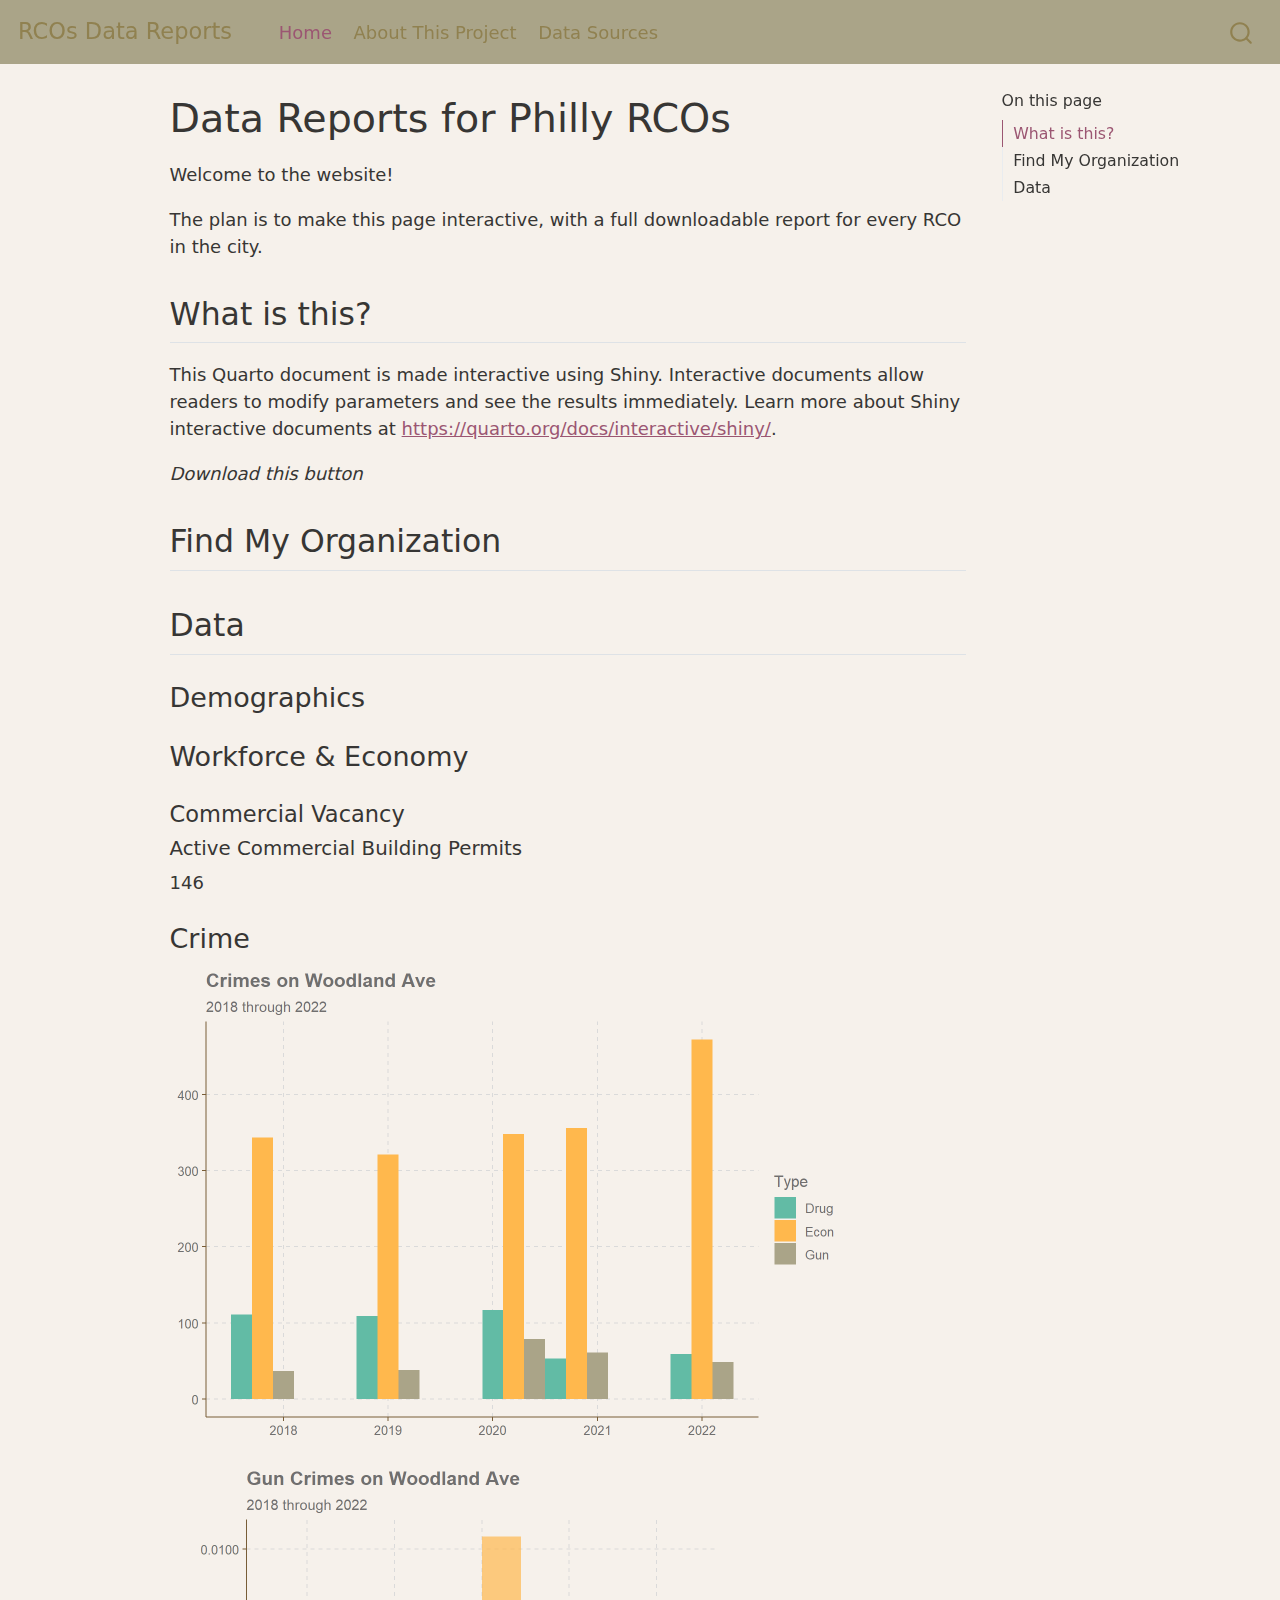
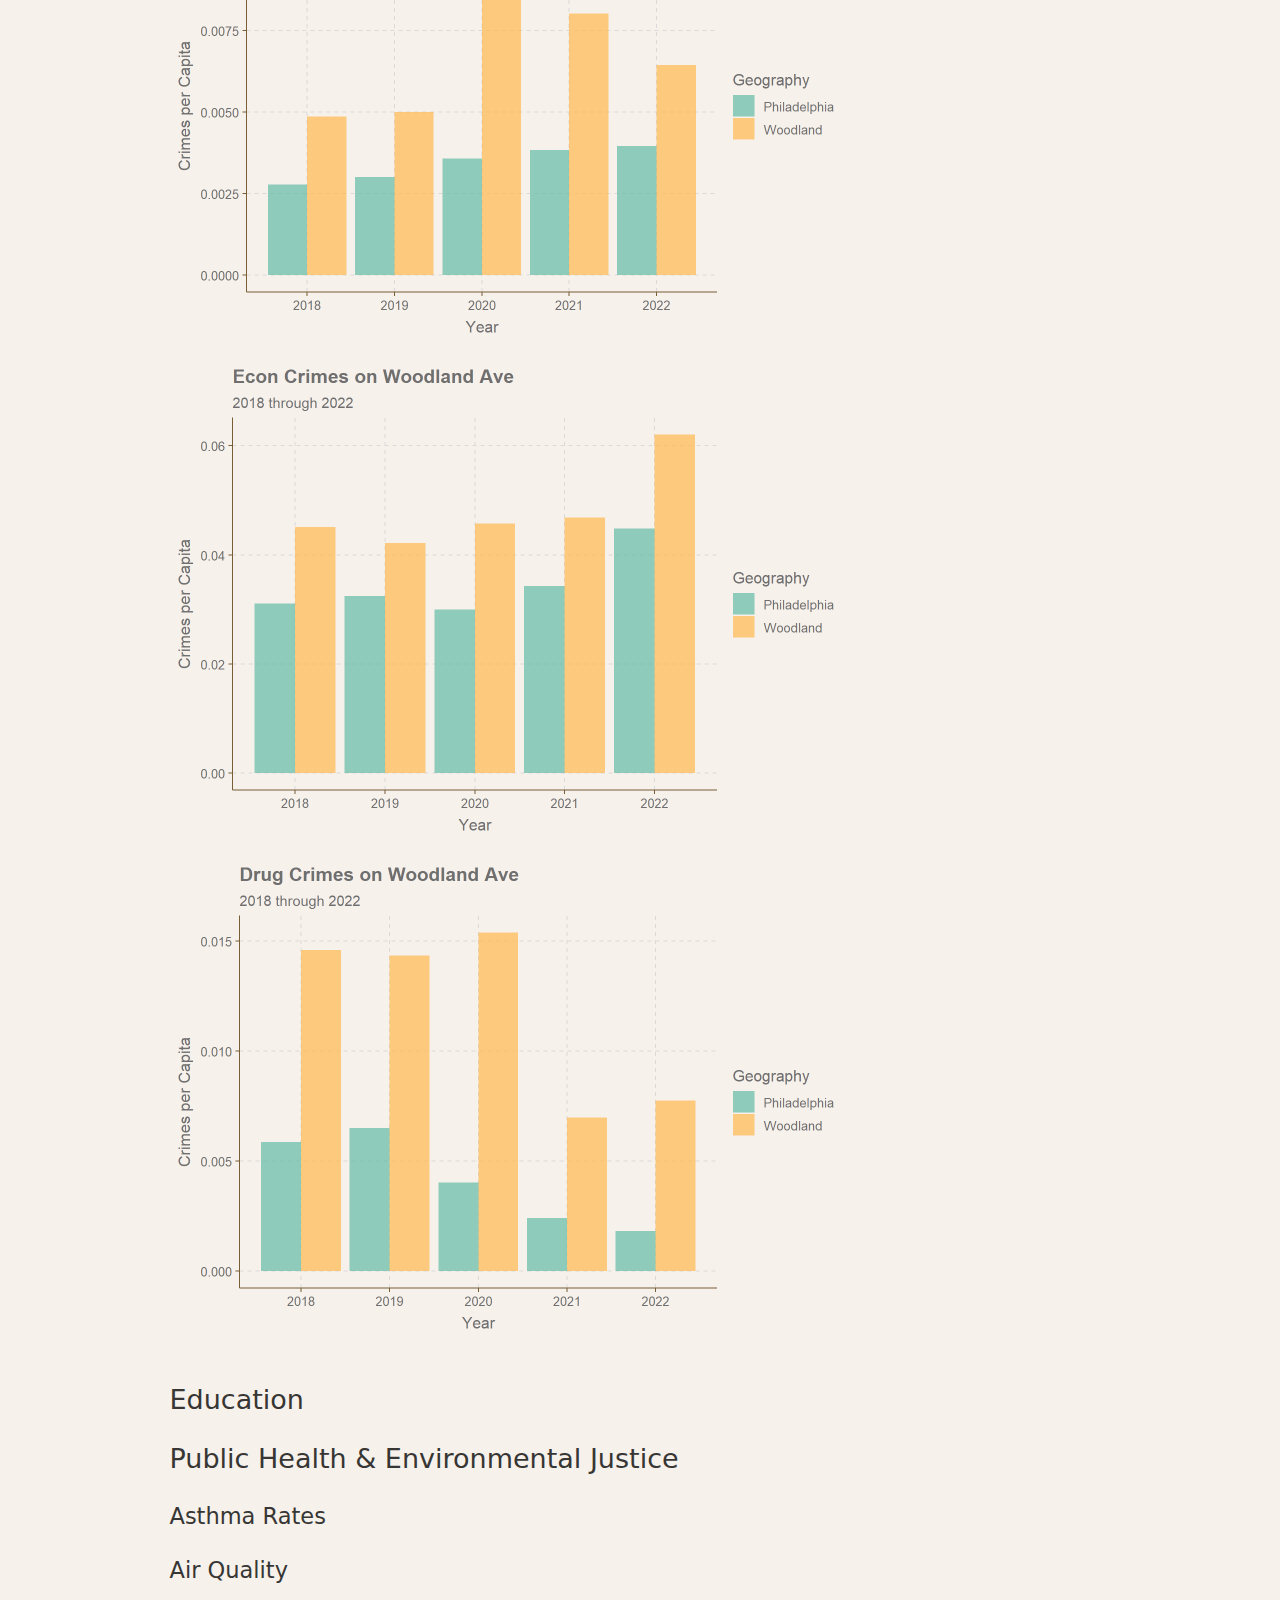
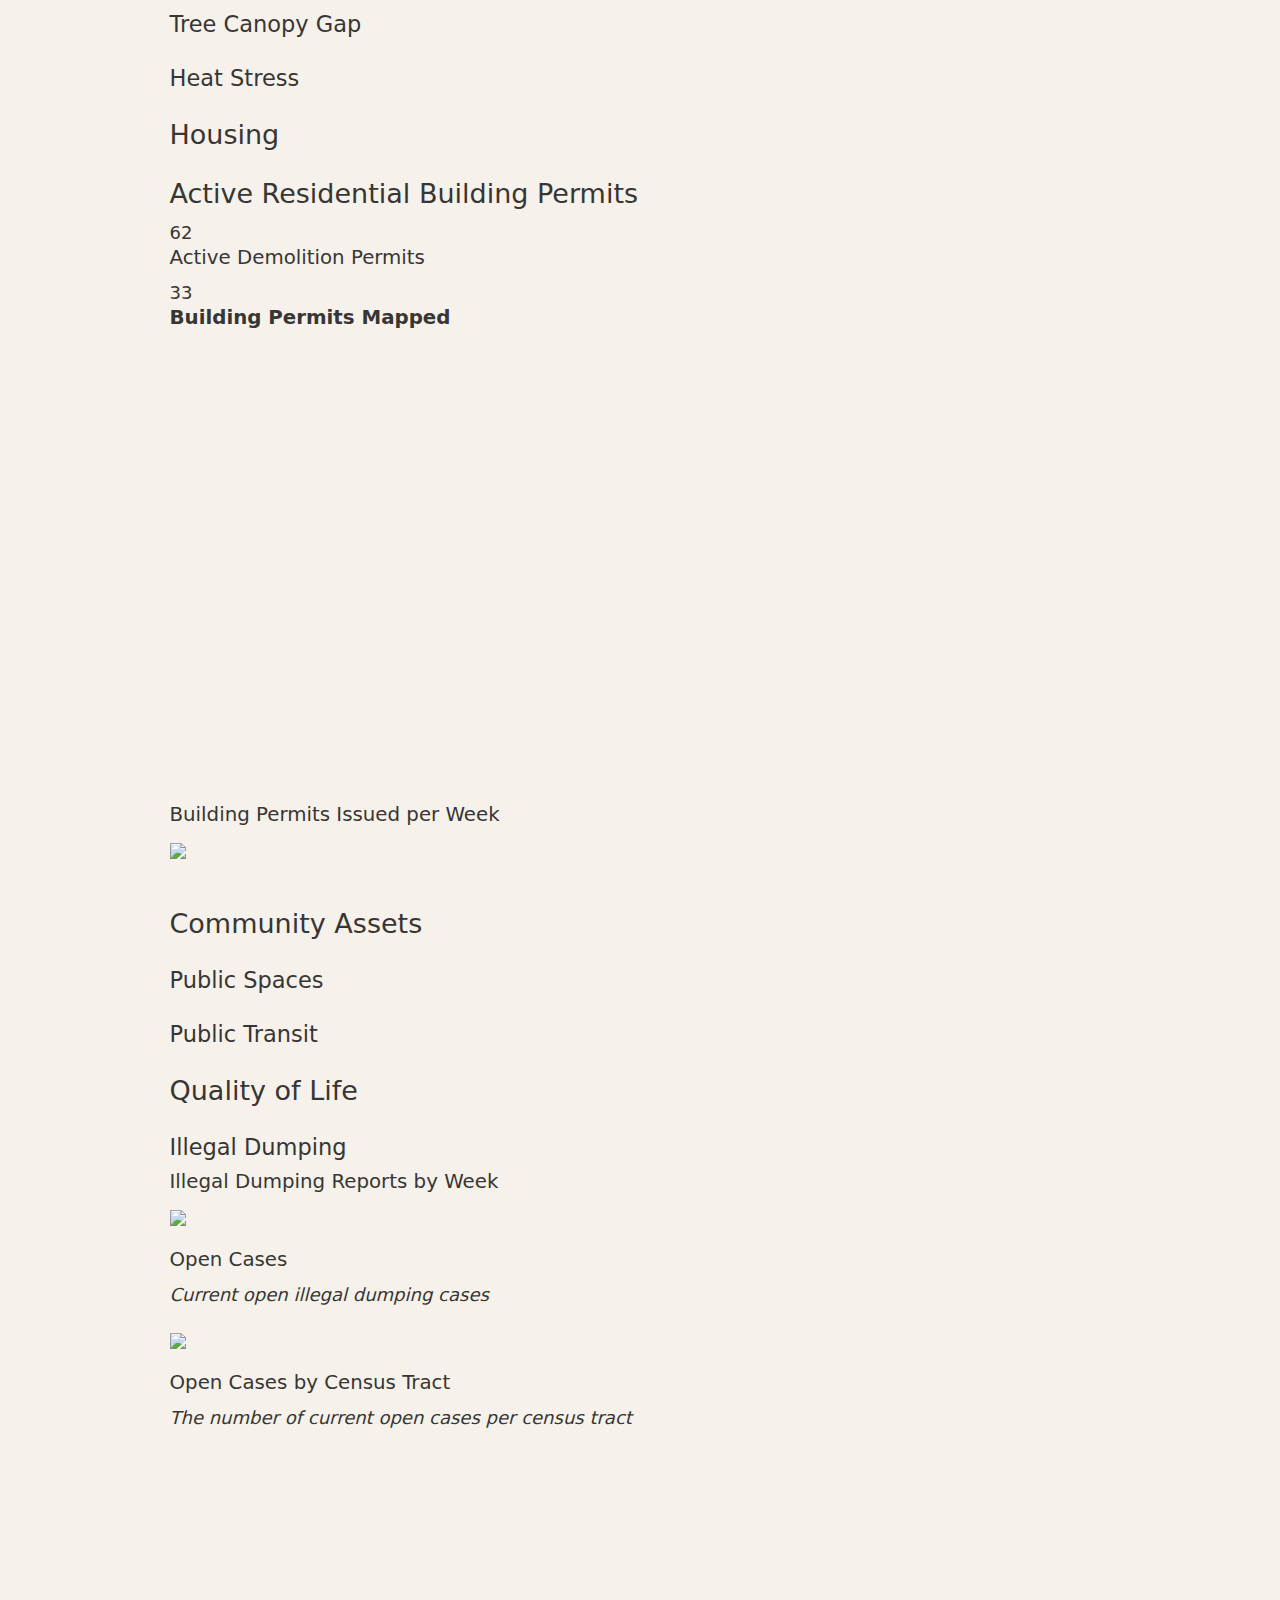
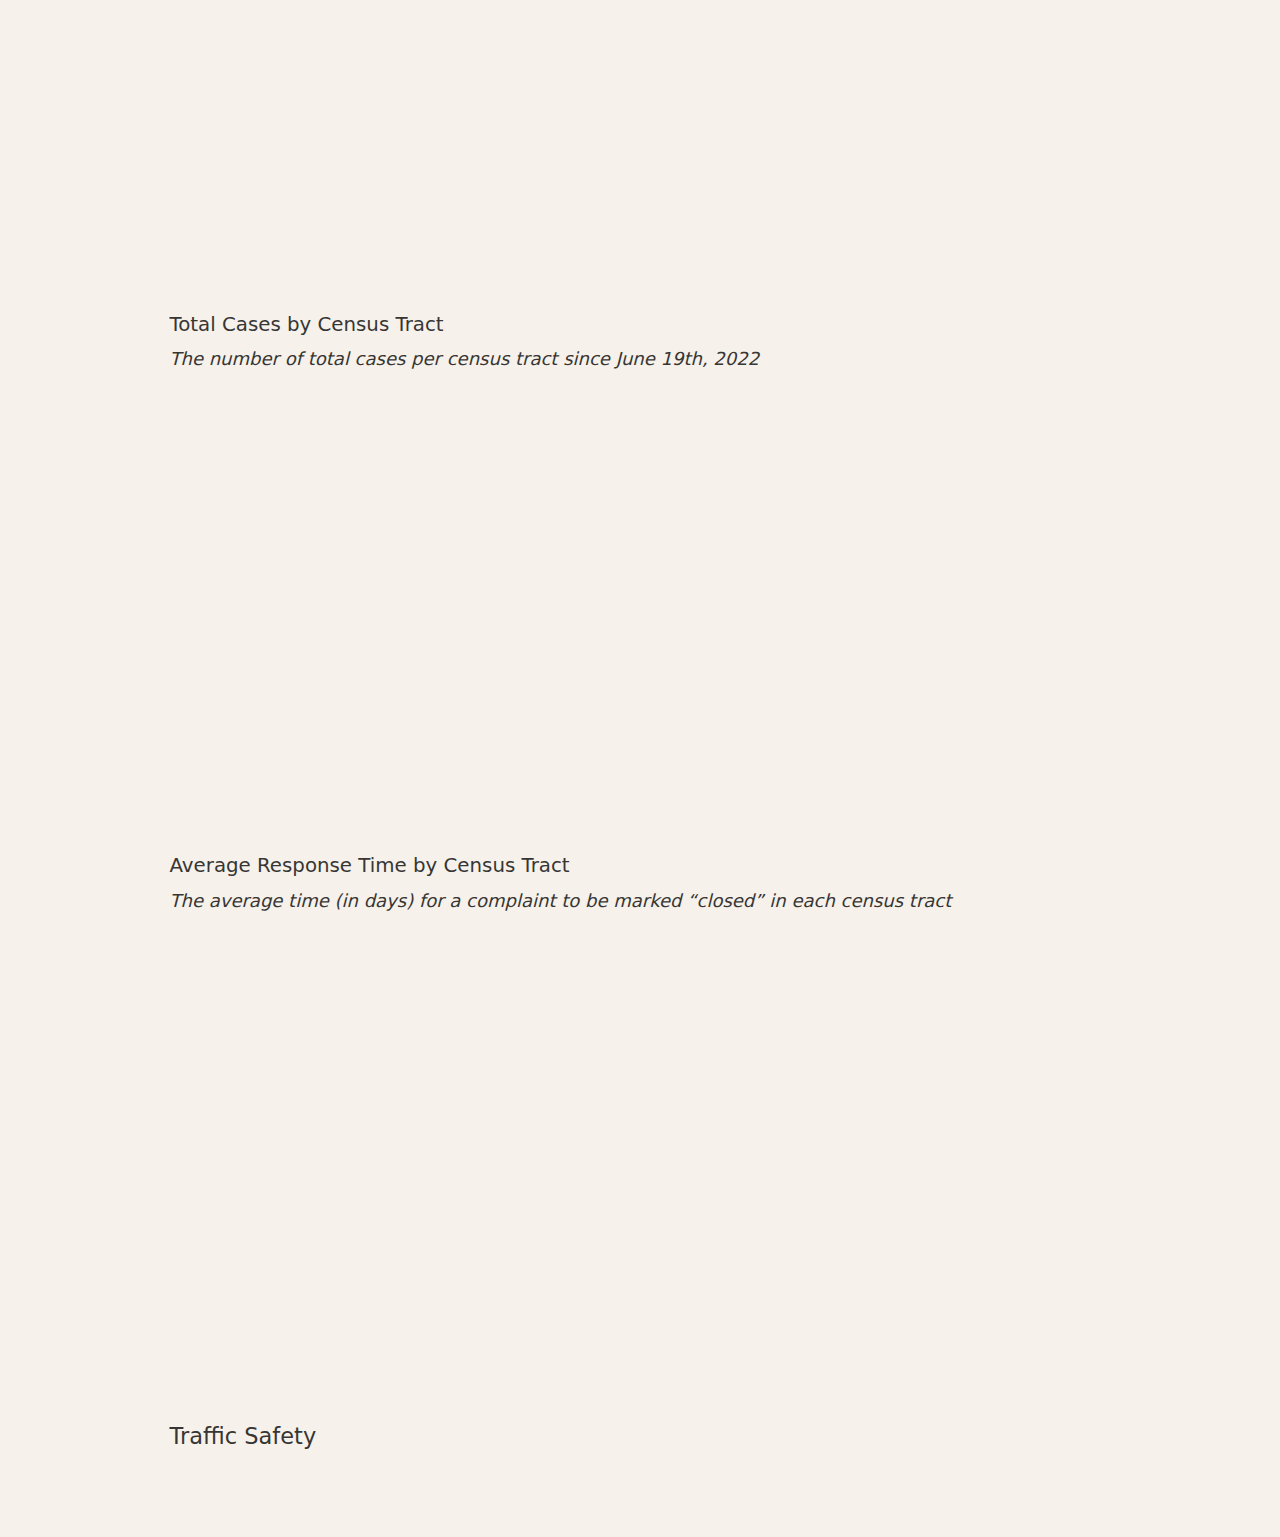
==== commit 2c8b0870: "updates to data viz w ggspatial" ====
--- a/docs/index.html
+++ b/docs/index.html
@@ -20,69 +20,6 @@
   margin: 0 0.8em 0.2em -1.6em;
   vertical-align: middle;
 }
-pre > code.sourceCode { white-space: pre; position: relative; }
-pre > code.sourceCode > span { display: inline-block; line-height: 1.25; }
-pre > code.sourceCode > span:empty { height: 1.2em; }
-.sourceCode { overflow: visible; }
-code.sourceCode > span { color: inherit; text-decoration: inherit; }
-div.sourceCode { margin: 1em 0; }
-pre.sourceCode { margin: 0; }
-@media screen {
-div.sourceCode { overflow: auto; }
-}
-@media print {
-pre > code.sourceCode { white-space: pre-wrap; }
-pre > code.sourceCode > span { text-indent: -5em; padding-left: 5em; }
-}
-pre.numberSource code
-  { counter-reset: source-line 0; }
-pre.numberSource code > span
-  { position: relative; left: -4em; counter-increment: source-line; }
-pre.numberSource code > span > a:first-child::before
-  { content: counter(source-line);
-    position: relative; left: -1em; text-align: right; vertical-align: baseline;
-    border: none; display: inline-block;
-    -webkit-touch-callout: none; -webkit-user-select: none;
-    -khtml-user-select: none; -moz-user-select: none;
-    -ms-user-select: none; user-select: none;
-    padding: 0 4px; width: 4em;
-    color: #aaaaaa;
-  }
-pre.numberSource { margin-left: 3em; border-left: 1px solid #aaaaaa;  padding-left: 4px; }
-div.sourceCode
-  {   }
-@media screen {
-pre > code.sourceCode > span > a:first-child::before { text-decoration: underline; }
-}
-code span.al { color: #ff0000; font-weight: bold; } /* Alert */
-code span.an { color: #60a0b0; font-weight: bold; font-style: italic; } /* Annotation */
-code span.at { color: #7d9029; } /* Attribute */
-code span.bn { color: #40a070; } /* BaseN */
-code span.bu { color: #008000; } /* BuiltIn */
-code span.cf { color: #007020; font-weight: bold; } /* ControlFlow */
-code span.ch { color: #4070a0; } /* Char */
-code span.cn { color: #880000; } /* Constant */
-code span.co { color: #60a0b0; font-style: italic; } /* Comment */
-code span.cv { color: #60a0b0; font-weight: bold; font-style: italic; } /* CommentVar */
-code span.do { color: #ba2121; font-style: italic; } /* Documentation */
-code span.dt { color: #902000; } /* DataType */
-code span.dv { color: #40a070; } /* DecVal */
-code span.er { color: #ff0000; font-weight: bold; } /* Error */
-code span.ex { } /* Extension */
-code span.fl { color: #40a070; } /* Float */
-code span.fu { color: #06287e; } /* Function */
-code span.im { color: #008000; font-weight: bold; } /* Import */
-code span.in { color: #60a0b0; font-weight: bold; font-style: italic; } /* Information */
-code span.kw { color: #007020; font-weight: bold; } /* Keyword */
-code span.op { color: #666666; } /* Operator */
-code span.ot { color: #007020; } /* Other */
-code span.pp { color: #bc7a00; } /* Preprocessor */
-code span.sc { color: #4070a0; } /* SpecialChar */
-code span.ss { color: #bb6688; } /* SpecialString */
-code span.st { color: #4070a0; } /* String */
-code span.va { color: #19177c; } /* Variable */
-code span.vs { color: #4070a0; } /* VerbatimString */
-code span.wa { color: #60a0b0; font-weight: bold; font-style: italic; } /* Warning */
 </style>
 
 
@@ -125,7 +62,7 @@
 <link href="site_libs/font-awesome-5.1.0/css/all.css" rel="stylesheet">
 <link href="site_libs/font-awesome-5.1.0/css/v4-shims.css" rel="stylesheet">
 <script src="site_libs/htmlwidgets-1.5.4/htmlwidgets.js"></script>
-<script src="site_libs/jquery-3.5.1/jquery.min.js"></script>
+<script src="site_libs/jquery-1.12.4/jquery.min.js"></script>
 <link href="site_libs/leaflet-1.3.1/leaflet.css" rel="stylesheet">
 <script src="site_libs/leaflet-1.3.1/leaflet.js"></script>
 <link href="site_libs/leafletfix-1.0.0/leafletfix.css" rel="stylesheet">
@@ -135,12 +72,6 @@
 <script src="site_libs/leaflet-binding-2.1.1/leaflet.js"></script>
 <script src="site_libs/leaflet-providers-1.9.0/leaflet-providers_1.9.0.js"></script>
 <script src="site_libs/leaflet-providers-plugin-2.1.1/leaflet-providers-plugin.js"></script>
-<script src="site_libs/plotly-binding-4.10.1/plotly.js"></script>
-<script src="site_libs/typedarray-0.1/typedarray.min.js"></script>
-<link href="site_libs/crosstalk-1.2.0/css/crosstalk.min.css" rel="stylesheet">
-<script src="site_libs/crosstalk-1.2.0/js/crosstalk.min.js"></script>
-<link href="site_libs/plotly-htmlwidgets-css-2.11.1/plotly-htmlwidgets.css" rel="stylesheet">
-<script src="site_libs/plotly-main-2.11.1/plotly-latest.min.js"></script>
 
 
 <link rel="stylesheet" href="styles.css">
@@ -203,7 +134,6 @@
   <li><a href="#community-assets" id="toc-community-assets" class="nav-link" data-scroll-target="#community-assets">Community Assets</a></li>
   <li><a href="#quality-of-life" id="toc-quality-of-life" class="nav-link" data-scroll-target="#quality-of-life">Quality of Life</a></li>
   </ul></li>
-  <li><a href="#citations-data-sources" id="toc-citations-data-sources" class="nav-link" data-scroll-target="#citations-data-sources">Citations &amp; Data Sources</a></li>
   </ul>
 </nav>
     </div>
@@ -236,644 +166,6 @@
 </section>
 <section id="find-my-organization" class="level2">
 <h2 class="anchored" data-anchor-id="find-my-organization">Find My Organization</h2>
-<div class="cell">
-<details>
-<summary>Show code</summary>
-<div class="sourceCode cell-code" id="cb1"><pre class="sourceCode r code-with-copy"><code class="sourceCode r"><span id="cb1-1"><a href="#cb1-1" aria-hidden="true" tabindex="-1"></a><span class="co"># here, we'll execute all of our data imports and manipulation</span></span>
-<span id="cb1-2"><a href="#cb1-2" aria-hidden="true" tabindex="-1"></a></span>
-<span id="cb1-3"><a href="#cb1-3" aria-hidden="true" tabindex="-1"></a></span>
-<span id="cb1-4"><a href="#cb1-4" aria-hidden="true" tabindex="-1"></a><span class="fu">library</span>(tigris, <span class="at">quietly =</span> T)</span>
-<span id="cb1-5"><a href="#cb1-5" aria-hidden="true" tabindex="-1"></a><span class="fu">library</span>(tidyverse, <span class="at">quietly =</span> T)</span>
-<span id="cb1-6"><a href="#cb1-6" aria-hidden="true" tabindex="-1"></a><span class="fu">library</span>(sf, <span class="at">quietly =</span> T)</span>
-<span id="cb1-7"><a href="#cb1-7" aria-hidden="true" tabindex="-1"></a><span class="fu">library</span>(mapview, <span class="at">quietly =</span> T)</span>
-<span id="cb1-8"><a href="#cb1-8" aria-hidden="true" tabindex="-1"></a><span class="fu">library</span>(acs, <span class="at">quietly =</span> T)</span>
-<span id="cb1-9"><a href="#cb1-9" aria-hidden="true" tabindex="-1"></a><span class="fu">library</span>(tidycensus, <span class="at">quietly =</span> T)</span>
-<span id="cb1-10"><a href="#cb1-10" aria-hidden="true" tabindex="-1"></a><span class="fu">library</span>(gtools, <span class="at">quietly =</span> T) <span class="co">#for smartbind</span></span>
-<span id="cb1-11"><a href="#cb1-11" aria-hidden="true" tabindex="-1"></a><span class="fu">library</span>(janitor) <span class="co">#to clean dirty excel files</span></span>
-<span id="cb1-12"><a href="#cb1-12" aria-hidden="true" tabindex="-1"></a><span class="fu">library</span>(stringr)</span>
-<span id="cb1-13"><a href="#cb1-13" aria-hidden="true" tabindex="-1"></a><span class="fu">library</span>(rphl)</span>
-<span id="cb1-14"><a href="#cb1-14" aria-hidden="true" tabindex="-1"></a><span class="fu">library</span>(plotly) <span class="co"># to make graphcs interactive</span></span>
-<span id="cb1-15"><a href="#cb1-15" aria-hidden="true" tabindex="-1"></a><span class="fu">library</span>(ggthemr)</span>
-<span id="cb1-16"><a href="#cb1-16" aria-hidden="true" tabindex="-1"></a><span class="fu">library</span>(tmap)</span>
-<span id="cb1-17"><a href="#cb1-17" aria-hidden="true" tabindex="-1"></a><span class="fu">library</span>(ggiraph) <span class="co"># to make graphs interactive</span></span>
-<span id="cb1-18"><a href="#cb1-18" aria-hidden="true" tabindex="-1"></a><span class="fu">library</span>(downloadthis)</span>
-<span id="cb1-19"><a href="#cb1-19" aria-hidden="true" tabindex="-1"></a><span class="fu">library</span>(RColorBrewer)</span>
-<span id="cb1-20"><a href="#cb1-20" aria-hidden="true" tabindex="-1"></a><span class="fu">library</span>(scales)</span>
-<span id="cb1-21"><a href="#cb1-21" aria-hidden="true" tabindex="-1"></a><span class="fu">library</span>(tigris)</span>
-<span id="cb1-22"><a href="#cb1-22" aria-hidden="true" tabindex="-1"></a><span class="fu">library</span>(monochromeR)</span>
-<span id="cb1-23"><a href="#cb1-23" aria-hidden="true" tabindex="-1"></a><span class="fu">library</span>(verbaliseR)</span>
-<span id="cb1-24"><a href="#cb1-24" aria-hidden="true" tabindex="-1"></a><span class="fu">library</span>(flexdashboard)</span>
-<span id="cb1-25"><a href="#cb1-25" aria-hidden="true" tabindex="-1"></a></span>
-<span id="cb1-26"><a href="#cb1-26" aria-hidden="true" tabindex="-1"></a><span class="fu">tmap_options</span>(<span class="at">basemaps =</span> <span class="st">"Esri.WorldGrayCanvas"</span>) <span class="co">#set global tmap basemap</span></span>
-<span id="cb1-27"><a href="#cb1-27" aria-hidden="true" tabindex="-1"></a></span>
-<span id="cb1-28"><a href="#cb1-28" aria-hidden="true" tabindex="-1"></a><span class="fu">tmap_mode</span>(<span class="st">'view'</span>)</span>
-<span id="cb1-29"><a href="#cb1-29" aria-hidden="true" tabindex="-1"></a></span>
-<span id="cb1-30"><a href="#cb1-30" aria-hidden="true" tabindex="-1"></a><span class="fu">ggthemr</span>(<span class="st">"pale"</span>) <span class="co">#set global ggplot theme</span></span>
-<span id="cb1-31"><a href="#cb1-31" aria-hidden="true" tabindex="-1"></a></span>
-<span id="cb1-32"><a href="#cb1-32" aria-hidden="true" tabindex="-1"></a><span class="fu">options</span>(<span class="at">tigris_use_cache =</span> <span class="cn">TRUE</span>)</span>
-<span id="cb1-33"><a href="#cb1-33" aria-hidden="true" tabindex="-1"></a></span>
-<span id="cb1-34"><a href="#cb1-34" aria-hidden="true" tabindex="-1"></a><span class="co"># define crs to be used globally</span></span>
-<span id="cb1-35"><a href="#cb1-35" aria-hidden="true" tabindex="-1"></a>crs <span class="ot">=</span> <span class="st">"epsg:2272"</span> <span class="co"># local us feet crs</span></span>
-<span id="cb1-36"><a href="#cb1-36" aria-hidden="true" tabindex="-1"></a></span>
-<span id="cb1-37"><a href="#cb1-37" aria-hidden="true" tabindex="-1"></a>choro_pal <span class="ot">=</span> <span class="fu">rev</span>(<span class="fu">generate_palette</span>(<span class="st">"#C45B4D"</span>, <span class="at">modification =</span> <span class="st">"go_lighter"</span>, <span class="at">n_colours =</span> <span class="dv">5</span>, <span class="at">view_palette =</span> <span class="cn">FALSE</span>)) <span class="co"># create palette for choropleth map</span></span>
-<span id="cb1-38"><a href="#cb1-38" aria-hidden="true" tabindex="-1"></a></span>
-<span id="cb1-39"><a href="#cb1-39" aria-hidden="true" tabindex="-1"></a>blk_choro_pal <span class="ot">=</span> <span class="fu">rev</span>(<span class="fu">generate_palette</span>(<span class="st">"#444444"</span>, <span class="at">modification =</span> <span class="st">"go_lighter"</span>, <span class="at">n_colours =</span> <span class="dv">5</span>, <span class="at">view_palette =</span> <span class="cn">FALSE</span>)) <span class="co"># create palette for choropleth map</span></span>
-<span id="cb1-40"><a href="#cb1-40" aria-hidden="true" tabindex="-1"></a></span>
-<span id="cb1-41"><a href="#cb1-41" aria-hidden="true" tabindex="-1"></a>map_pal <span class="ot">=</span> <span class="fu">c</span>(<span class="st">"#3262AB"</span>, <span class="st">"#C45B4D"</span>,<span class="st">"#444444"</span>)</span>
-<span id="cb1-42"><a href="#cb1-42" aria-hidden="true" tabindex="-1"></a></span>
-<span id="cb1-43"><a href="#cb1-43" aria-hidden="true" tabindex="-1"></a>status_pal <span class="ot">=</span> <span class="fu">c</span>(<span class="st">"Open"</span> <span class="ot">=</span> <span class="st">"#C45B4D"</span>,</span>
-<span id="cb1-44"><a href="#cb1-44" aria-hidden="true" tabindex="-1"></a>                <span class="st">"Closed"</span> <span class="ot">=</span> <span class="st">"#444444"</span>)</span>
-<span id="cb1-45"><a href="#cb1-45" aria-hidden="true" tabindex="-1"></a></span>
-<span id="cb1-46"><a href="#cb1-46" aria-hidden="true" tabindex="-1"></a>blue <span class="ot">=</span> <span class="fu">generate_palette</span>(<span class="st">"#3262AB"</span>, <span class="at">modification =</span> <span class="st">"go_lighter"</span>, <span class="at">n_colours =</span> <span class="dv">4</span>, <span class="at">view_palette =</span> <span class="cn">FALSE</span>)</span>
-<span id="cb1-47"><a href="#cb1-47" aria-hidden="true" tabindex="-1"></a></span>
-<span id="cb1-48"><a href="#cb1-48" aria-hidden="true" tabindex="-1"></a>green <span class="ot">=</span> <span class="fu">generate_palette</span>(<span class="st">"#41a65c"</span>, <span class="at">modification =</span> <span class="st">"go_lighter"</span>, <span class="at">n_colours =</span> <span class="dv">4</span>, <span class="at">view_palette =</span> <span class="cn">FALSE</span>)</span>
-<span id="cb1-49"><a href="#cb1-49" aria-hidden="true" tabindex="-1"></a></span>
-<span id="cb1-50"><a href="#cb1-50" aria-hidden="true" tabindex="-1"></a>red <span class="ot">=</span> <span class="fu">generate_palette</span>(<span class="st">"#FF8D7D"</span>, <span class="at">modification =</span> <span class="st">"go_lighter"</span>, <span class="at">n_colours =</span> <span class="dv">4</span>, <span class="at">view_palette =</span> <span class="cn">FALSE</span>)</span>
-<span id="cb1-51"><a href="#cb1-51" aria-hidden="true" tabindex="-1"></a></span>
-<span id="cb1-52"><a href="#cb1-52" aria-hidden="true" tabindex="-1"></a>map_pal_plus <span class="ot">=</span> <span class="fu">paste</span>(<span class="fu">c</span>(blue[<span class="dv">1</span>], blue[<span class="dv">3</span>], green[<span class="dv">1</span>], green[<span class="dv">3</span>], red[<span class="dv">1</span>], red[<span class="dv">3</span>]))</span>
-<span id="cb1-53"><a href="#cb1-53" aria-hidden="true" tabindex="-1"></a></span>
-<span id="cb1-54"><a href="#cb1-54" aria-hidden="true" tabindex="-1"></a><span class="co"># define color palette</span></span>
-<span id="cb1-55"><a href="#cb1-55" aria-hidden="true" tabindex="-1"></a>woodland_palette_full <span class="ot">=</span> <span class="fu">c</span>(<span class="st">'#231f20'</span>,</span>
-<span id="cb1-56"><a href="#cb1-56" aria-hidden="true" tabindex="-1"></a>                                   <span class="st">'#1c3c4a'</span>,</span>
-<span id="cb1-57"><a href="#cb1-57" aria-hidden="true" tabindex="-1"></a>                                   <span class="st">'#344a2f'</span>,</span>
-<span id="cb1-58"><a href="#cb1-58" aria-hidden="true" tabindex="-1"></a>                                   <span class="st">'#886ea9'</span>,</span>
-<span id="cb1-59"><a href="#cb1-59" aria-hidden="true" tabindex="-1"></a>                                   <span class="st">'#e02c2d'</span>,</span>
-<span id="cb1-60"><a href="#cb1-60" aria-hidden="true" tabindex="-1"></a>                                   <span class="st">'#ffb400'</span>,</span>
-<span id="cb1-61"><a href="#cb1-61" aria-hidden="true" tabindex="-1"></a>                                   <span class="st">'#d2e6ee'</span>,</span>
-<span id="cb1-62"><a href="#cb1-62" aria-hidden="true" tabindex="-1"></a>                                   <span class="st">'#efefef'</span>,</span>
-<span id="cb1-63"><a href="#cb1-63" aria-hidden="true" tabindex="-1"></a>                                   <span class="st">'#e4eee6'</span>,</span>
-<span id="cb1-64"><a href="#cb1-64" aria-hidden="true" tabindex="-1"></a>                                   <span class="st">'#e8e8e8'</span>,</span>
-<span id="cb1-65"><a href="#cb1-65" aria-hidden="true" tabindex="-1"></a>                                   <span class="st">'#ecdace'</span>,</span>
-<span id="cb1-66"><a href="#cb1-66" aria-hidden="true" tabindex="-1"></a>                                   <span class="st">'#fff3d6'</span>,</span>
-<span id="cb1-67"><a href="#cb1-67" aria-hidden="true" tabindex="-1"></a>                                   <span class="st">'#9bc6d9'</span>,</span>
-<span id="cb1-68"><a href="#cb1-68" aria-hidden="true" tabindex="-1"></a>                                   <span class="st">'#c2c2c2'</span>,</span>
-<span id="cb1-69"><a href="#cb1-69" aria-hidden="true" tabindex="-1"></a>                                   <span class="st">'#a9aa7e'</span>,</span>
-<span id="cb1-70"><a href="#cb1-70" aria-hidden="true" tabindex="-1"></a>                                   <span class="st">'#d5cce1'</span>,</span>
-<span id="cb1-71"><a href="#cb1-71" aria-hidden="true" tabindex="-1"></a>                                   <span class="st">'#c79191'</span>,</span>
-<span id="cb1-72"><a href="#cb1-72" aria-hidden="true" tabindex="-1"></a>                                   <span class="st">'#ffe099'</span></span>
-<span id="cb1-73"><a href="#cb1-73" aria-hidden="true" tabindex="-1"></a>)</span>
-<span id="cb1-74"><a href="#cb1-74" aria-hidden="true" tabindex="-1"></a></span>
-<span id="cb1-75"><a href="#cb1-75" aria-hidden="true" tabindex="-1"></a><span class="co"># define color palette</span></span>
-<span id="cb1-76"><a href="#cb1-76" aria-hidden="true" tabindex="-1"></a>woodland_palette_dark <span class="ot">=</span> <span class="fu">c</span>(<span class="st">'#231f20'</span>,</span>
-<span id="cb1-77"><a href="#cb1-77" aria-hidden="true" tabindex="-1"></a>                                   <span class="st">'#1c3c4a'</span>,</span>
-<span id="cb1-78"><a href="#cb1-78" aria-hidden="true" tabindex="-1"></a>                                   <span class="st">'#344a2f'</span>,</span>
-<span id="cb1-79"><a href="#cb1-79" aria-hidden="true" tabindex="-1"></a>                                   <span class="st">'#886ea9'</span>,</span>
-<span id="cb1-80"><a href="#cb1-80" aria-hidden="true" tabindex="-1"></a>                                   <span class="st">'#e02c2d'</span>,</span>
-<span id="cb1-81"><a href="#cb1-81" aria-hidden="true" tabindex="-1"></a>                                   <span class="st">'#ffb400'</span></span>
-<span id="cb1-82"><a href="#cb1-82" aria-hidden="true" tabindex="-1"></a>)</span>
-<span id="cb1-83"><a href="#cb1-83" aria-hidden="true" tabindex="-1"></a></span>
-<span id="cb1-84"><a href="#cb1-84" aria-hidden="true" tabindex="-1"></a><span class="co"># define color palette</span></span>
-<span id="cb1-85"><a href="#cb1-85" aria-hidden="true" tabindex="-1"></a>woodland_palette_light <span class="ot">=</span> <span class="fu">c</span>(<span class="st">'#d2e6ee'</span>,</span>
-<span id="cb1-86"><a href="#cb1-86" aria-hidden="true" tabindex="-1"></a>                                    <span class="st">'#efefef'</span>,</span>
-<span id="cb1-87"><a href="#cb1-87" aria-hidden="true" tabindex="-1"></a>                                    <span class="st">'#e4eee6'</span>,</span>
-<span id="cb1-88"><a href="#cb1-88" aria-hidden="true" tabindex="-1"></a>                                    <span class="st">'#e8e8e8'</span>,</span>
-<span id="cb1-89"><a href="#cb1-89" aria-hidden="true" tabindex="-1"></a>                                    <span class="st">'#ecdace'</span>,</span>
-<span id="cb1-90"><a href="#cb1-90" aria-hidden="true" tabindex="-1"></a>                                    <span class="st">'#fff3d6'</span>,</span>
-<span id="cb1-91"><a href="#cb1-91" aria-hidden="true" tabindex="-1"></a>                                    <span class="st">'#9bc6d9'</span>,</span>
-<span id="cb1-92"><a href="#cb1-92" aria-hidden="true" tabindex="-1"></a>                                    <span class="st">'#c2c2c2'</span>,</span>
-<span id="cb1-93"><a href="#cb1-93" aria-hidden="true" tabindex="-1"></a>                                    <span class="st">'#a9aa7e'</span>,</span>
-<span id="cb1-94"><a href="#cb1-94" aria-hidden="true" tabindex="-1"></a>                                    <span class="st">'#d5cce1'</span>,</span>
-<span id="cb1-95"><a href="#cb1-95" aria-hidden="true" tabindex="-1"></a>                                    <span class="st">'#c79191'</span>,</span>
-<span id="cb1-96"><a href="#cb1-96" aria-hidden="true" tabindex="-1"></a>                                    <span class="st">'#ffe099'</span></span>
-<span id="cb1-97"><a href="#cb1-97" aria-hidden="true" tabindex="-1"></a>)</span>
-<span id="cb1-98"><a href="#cb1-98" aria-hidden="true" tabindex="-1"></a></span>
-<span id="cb1-99"><a href="#cb1-99" aria-hidden="true" tabindex="-1"></a>pz <span class="ot">=</span> <span class="fu">st_read</span>(<span class="st">"C:/Users/Nissim/Documents/Building Permits for Dante/west_phl_building_permits/west_phl_building_permits/Philadelphia_Promise_Zone.shp"</span>) <span class="sc">|&gt;</span></span>
-<span id="cb1-100"><a href="#cb1-100" aria-hidden="true" tabindex="-1"></a>        <span class="fu">st_transform</span>(<span class="at">crs =</span> <span class="fu">st_crs</span>(crs))</span></code><button title="Copy to Clipboard" class="code-copy-button"><i class="bi"></i></button></pre></div>
-</details>
-<div class="cell-output cell-output-stdout">
-<pre><code>Reading layer `Philadelphia_Promise_Zone' from data source 
-  `C:\Users\Nissim\Documents\Building Permits for Dante\west_phl_building_permits\west_phl_building_permits\Philadelphia_Promise_Zone.shp' 
-  using driver `ESRI Shapefile'
-Simple feature collection with 1 feature and 3 fields
-Geometry type: POLYGON
-Dimension:     XYZ
-Bounding box:  xmin: -75.21749 ymin: 39.95309 xmax: -75.17996 ymax: 39.97527
-z_range:       zmin: 0 zmax: 0
-Geodetic CRS:  WGS 84</code></pre>
-</div>
-<details>
-<summary>Show code</summary>
-<div class="sourceCode cell-code" id="cb3"><pre class="sourceCode r code-with-copy"><code class="sourceCode r"><span id="cb3-1"><a href="#cb3-1" aria-hidden="true" tabindex="-1"></a><span class="co"># import phl tracts; pull woodland ave tracts only</span></span>
-<span id="cb3-2"><a href="#cb3-2" aria-hidden="true" tabindex="-1"></a>woodland_tracts <span class="ot">=</span> <span class="fu">tracts</span>(<span class="st">'PA'</span>, <span class="st">'Philadelphia'</span>) <span class="sc">|&gt;</span></span>
-<span id="cb3-3"><a href="#cb3-3" aria-hidden="true" tabindex="-1"></a>  <span class="fu">filter</span>(NAME <span class="sc">%in%</span> <span class="fu">c</span>(<span class="dv">66</span>, <span class="dv">63</span>)) <span class="sc">|&gt;</span></span>
-<span id="cb3-4"><a href="#cb3-4" aria-hidden="true" tabindex="-1"></a>  <span class="fu">st_transform</span>(<span class="at">crs =</span> <span class="fu">st_crs</span>(<span class="st">"EPSG:2272"</span>)) <span class="co"># project to PA South NAD 1983 US Ft</span></span>
-<span id="cb3-5"><a href="#cb3-5" aria-hidden="true" tabindex="-1"></a></span>
-<span id="cb3-6"><a href="#cb3-6" aria-hidden="true" tabindex="-1"></a><span class="do">### structure:</span></span>
-<span id="cb3-7"><a href="#cb3-7" aria-hidden="true" tabindex="-1"></a></span>
-<span id="cb3-8"><a href="#cb3-8" aria-hidden="true" tabindex="-1"></a><span class="co"># 1. import data</span></span>
-<span id="cb3-9"><a href="#cb3-9" aria-hidden="true" tabindex="-1"></a><span class="co"># 2. import pz boundaries</span></span>
-<span id="cb3-10"><a href="#cb3-10" aria-hidden="true" tabindex="-1"></a><span class="co"># 3. adjust to pz (clip, inter/extra-polate)</span></span>
-<span id="cb3-11"><a href="#cb3-11" aria-hidden="true" tabindex="-1"></a><span class="co"># 4. df(s) ready to go for viz</span></span>
-<span id="cb3-12"><a href="#cb3-12" aria-hidden="true" tabindex="-1"></a></span>
-<span id="cb3-13"><a href="#cb3-13" aria-hidden="true" tabindex="-1"></a></span>
-<span id="cb3-14"><a href="#cb3-14" aria-hidden="true" tabindex="-1"></a><span class="do">### 1. import data</span></span>
-<span id="cb3-15"><a href="#cb3-15" aria-hidden="true" tabindex="-1"></a></span>
-<span id="cb3-16"><a href="#cb3-16" aria-hidden="true" tabindex="-1"></a><span class="co"># vital stats from ODP</span></span>
-<span id="cb3-17"><a href="#cb3-17" aria-hidden="true" tabindex="-1"></a><span class="co"># crime via SQL API</span></span>
-<span id="cb3-18"><a href="#cb3-18" aria-hidden="true" tabindex="-1"></a><span class="co"># high quality childcare from here: https://www.childcaremap.org/newmaps#/ (or maybe ODP)</span></span>
-<span id="cb3-19"><a href="#cb3-19" aria-hidden="true" tabindex="-1"></a></span>
-<span id="cb3-20"><a href="#cb3-20" aria-hidden="true" tabindex="-1"></a><span class="do">### 2. import pz boundaries</span></span>
-<span id="cb3-21"><a href="#cb3-21" aria-hidden="true" tabindex="-1"></a></span>
-<span id="cb3-22"><a href="#cb3-22" aria-hidden="true" tabindex="-1"></a>phl_demos <span class="ot">&lt;-</span> <span class="fu">get_acs</span>(<span class="at">geography =</span> <span class="st">"tract"</span>, <span class="co"># What is the lowest level of geography are we interested in?</span></span>
-<span id="cb3-23"><a href="#cb3-23" aria-hidden="true" tabindex="-1"></a>                     <span class="at">year =</span> <span class="dv">2020</span>, <span class="co"># What year do we want - this can also be used for 2000 census data</span></span>
-<span id="cb3-24"><a href="#cb3-24" aria-hidden="true" tabindex="-1"></a>                     <span class="at">variables =</span> <span class="fu">c</span>(</span>
-<span id="cb3-25"><a href="#cb3-25" aria-hidden="true" tabindex="-1"></a>                       <span class="co">#Population</span></span>
-<span id="cb3-26"><a href="#cb3-26" aria-hidden="true" tabindex="-1"></a>                       <span class="st">"B01003_001E"</span>, <span class="co">#Total population</span></span>
-<span id="cb3-27"><a href="#cb3-27" aria-hidden="true" tabindex="-1"></a>                       <span class="st">"B11001_001E"</span>, <span class="co">#Total number of households</span></span>
-<span id="cb3-28"><a href="#cb3-28" aria-hidden="true" tabindex="-1"></a>                       <span class="st">"B09001_001E"</span>, <span class="co">#Total population under 18</span></span>
-<span id="cb3-29"><a href="#cb3-29" aria-hidden="true" tabindex="-1"></a>                       <span class="st">"B09021_022"</span>, <span class="co">#Estimate!!Total:!!65 years and over:</span></span>
-<span id="cb3-30"><a href="#cb3-30" aria-hidden="true" tabindex="-1"></a>                       <span class="st">"B01002_001"</span>, <span class="co">#Estimate!!Median age --!!Total:</span></span>
-<span id="cb3-31"><a href="#cb3-31" aria-hidden="true" tabindex="-1"></a>                       </span>
-<span id="cb3-32"><a href="#cb3-32" aria-hidden="true" tabindex="-1"></a>                       </span>
-<span id="cb3-33"><a href="#cb3-33" aria-hidden="true" tabindex="-1"></a>                       <span class="co">#Race</span></span>
-<span id="cb3-34"><a href="#cb3-34" aria-hidden="true" tabindex="-1"></a>                       <span class="st">"B02001_002E"</span>, <span class="co">#Total white population</span></span>
-<span id="cb3-35"><a href="#cb3-35" aria-hidden="true" tabindex="-1"></a>                       <span class="st">"B02001_003E"</span>, <span class="co">#Total Black population</span></span>
-<span id="cb3-36"><a href="#cb3-36" aria-hidden="true" tabindex="-1"></a>                       <span class="st">"B02001_004E"</span>, <span class="co">#American Indian and Alaska Native alone</span></span>
-<span id="cb3-37"><a href="#cb3-37" aria-hidden="true" tabindex="-1"></a>                       <span class="st">"B02001_005E"</span>, <span class="co">#Total Asian population</span></span>
-<span id="cb3-38"><a href="#cb3-38" aria-hidden="true" tabindex="-1"></a>                       <span class="st">"B02001_006E"</span>, <span class="co">#Native Hawaiian and Other Pacific Islander alone</span></span>
-<span id="cb3-39"><a href="#cb3-39" aria-hidden="true" tabindex="-1"></a>                       <span class="st">"B02001_007E"</span>, <span class="co">#Some other race alone</span></span>
-<span id="cb3-40"><a href="#cb3-40" aria-hidden="true" tabindex="-1"></a>                       <span class="st">"B02001_008E"</span>, <span class="co">#Two or more races</span></span>
-<span id="cb3-41"><a href="#cb3-41" aria-hidden="true" tabindex="-1"></a>                       </span>
-<span id="cb3-42"><a href="#cb3-42" aria-hidden="true" tabindex="-1"></a>                       <span class="co">#Ethnicitiy</span></span>
-<span id="cb3-43"><a href="#cb3-43" aria-hidden="true" tabindex="-1"></a>                       <span class="st">"B01001I_001E"</span>, <span class="co">#Total: Hispanic or Latino (distinct from race)</span></span>
-<span id="cb3-44"><a href="#cb3-44" aria-hidden="true" tabindex="-1"></a>                       </span>
-<span id="cb3-45"><a href="#cb3-45" aria-hidden="true" tabindex="-1"></a>                       <span class="co">#Health</span></span>
-<span id="cb3-46"><a href="#cb3-46" aria-hidden="true" tabindex="-1"></a>                        <span class="co">#no health care</span></span>
-<span id="cb3-47"><a href="#cb3-47" aria-hidden="true" tabindex="-1"></a>                       <span class="st">"B27010_017E"</span>, <span class="co">#Estimate!!Total:!!Under 19 years:!!No health insurance coverage</span></span>
-<span id="cb3-48"><a href="#cb3-48" aria-hidden="true" tabindex="-1"></a>                       <span class="st">"B27010_033E"</span>, <span class="co">#Estimate!!Total:!!19 to 34 years:!!No health insurance coverage</span></span>
-<span id="cb3-49"><a href="#cb3-49" aria-hidden="true" tabindex="-1"></a>                       <span class="st">"B27010_050E"</span>, <span class="co">#Estimate!!Total:!!35 to 64 years:!!No health insurance coverage</span></span>
-<span id="cb3-50"><a href="#cb3-50" aria-hidden="true" tabindex="-1"></a>                       <span class="st">"B27010_066E"</span>, <span class="co">#Estimate!!Total:!!65 years and over:!!No health insurance coverage</span></span>
-<span id="cb3-51"><a href="#cb3-51" aria-hidden="true" tabindex="-1"></a>                       </span>
-<span id="cb3-52"><a href="#cb3-52" aria-hidden="true" tabindex="-1"></a>                        <span class="co">#public health care</span></span>
-<span id="cb3-53"><a href="#cb3-53" aria-hidden="true" tabindex="-1"></a>                       <span class="st">"B18135_006E"</span>, <span class="co">#Estimate!!Total:!!Under 19 years:!!With a disability:!!With health insurance coverage:!!With public health coverage</span></span>
-<span id="cb3-54"><a href="#cb3-54" aria-hidden="true" tabindex="-1"></a>                       <span class="st">"B18135_011E"</span>, <span class="co">#Estimate!!Total:!!Under 19 years:!!No disability:!!With health insurance coverage:!!With public health coverage</span></span>
-<span id="cb3-55"><a href="#cb3-55" aria-hidden="true" tabindex="-1"></a>                       <span class="st">"B18135_017E"</span>, <span class="co">#Estimate!!Total:!!19 to 64 years:!!With a disability:!!With health insurance coverage:!!With public health coverage</span></span>
-<span id="cb3-56"><a href="#cb3-56" aria-hidden="true" tabindex="-1"></a>                       <span class="st">"B18135_022E"</span>, <span class="co">#Estimate!!Total:!!19 to 64 years:!!No disability:!!With health insurance coverage:!!With public health coverage</span></span>
-<span id="cb3-57"><a href="#cb3-57" aria-hidden="true" tabindex="-1"></a>                       <span class="st">"B18135_028E"</span>, <span class="co">#Estimate!!Total:!!65 years and over:!!With a disability:!!With health insurance coverage:!!With public health coverage</span></span>
-<span id="cb3-58"><a href="#cb3-58" aria-hidden="true" tabindex="-1"></a>                       <span class="st">"B18135_033E"</span>, <span class="co">#Estimate!!Total:!!65 years and over:!!No disability:!!With health insurance coverage:!!With public health coverage</span></span>
-<span id="cb3-59"><a href="#cb3-59" aria-hidden="true" tabindex="-1"></a>                       </span>
-<span id="cb3-60"><a href="#cb3-60" aria-hidden="true" tabindex="-1"></a>                        <span class="co">#snap</span></span>
-<span id="cb3-61"><a href="#cb3-61" aria-hidden="true" tabindex="-1"></a>                       <span class="st">"B99221_001E"</span>, <span class="co">#Estimate!!Total: SNAP recipients</span></span>
-<span id="cb3-62"><a href="#cb3-62" aria-hidden="true" tabindex="-1"></a>                       </span>
-<span id="cb3-63"><a href="#cb3-63" aria-hidden="true" tabindex="-1"></a>                       <span class="co">#Housing</span></span>
-<span id="cb3-64"><a href="#cb3-64" aria-hidden="true" tabindex="-1"></a>                       <span class="st">"B25064_001E"</span>, <span class="co">#Median gross rent</span></span>
-<span id="cb3-65"><a href="#cb3-65" aria-hidden="true" tabindex="-1"></a>                       <span class="st">"B25070_007E"</span>, <span class="co">#Rent 30.0 to 34.9 percent</span></span>
-<span id="cb3-66"><a href="#cb3-66" aria-hidden="true" tabindex="-1"></a>                       <span class="st">"B25070_008E"</span>, <span class="co">#Rent 35.0 to 39.9 percent</span></span>
-<span id="cb3-67"><a href="#cb3-67" aria-hidden="true" tabindex="-1"></a>                       <span class="st">"B25070_009E"</span>, <span class="co">#Rent 40.0 to 49.9 percent</span></span>
-<span id="cb3-68"><a href="#cb3-68" aria-hidden="true" tabindex="-1"></a>                       <span class="st">"B25070_010E"</span>, <span class="co">#Rent 50.0 percent or more</span></span>
-<span id="cb3-69"><a href="#cb3-69" aria-hidden="true" tabindex="-1"></a>                       <span class="st">"B25003_002E"</span>, <span class="co">#Owner occupied</span></span>
-<span id="cb3-70"><a href="#cb3-70" aria-hidden="true" tabindex="-1"></a>                       <span class="st">"B25003_003E"</span>, <span class="co">#Renter occupied</span></span>
-<span id="cb3-71"><a href="#cb3-71" aria-hidden="true" tabindex="-1"></a>                       <span class="st">"B25001_001E"</span>, <span class="co">#Number of residential units</span></span>
-<span id="cb3-72"><a href="#cb3-72" aria-hidden="true" tabindex="-1"></a>                       <span class="st">"B25002_002E"</span>, <span class="co">#Occupied</span></span>
-<span id="cb3-73"><a href="#cb3-73" aria-hidden="true" tabindex="-1"></a>                       <span class="st">"B25002_003E"</span>, <span class="co">#Vacant</span></span>
-<span id="cb3-74"><a href="#cb3-74" aria-hidden="true" tabindex="-1"></a>                       <span class="st">"B25077_001E"</span>, <span class="co">#Median house value (dollars)</span></span>
-<span id="cb3-75"><a href="#cb3-75" aria-hidden="true" tabindex="-1"></a>                       </span>
-<span id="cb3-76"><a href="#cb3-76" aria-hidden="true" tabindex="-1"></a>                       <span class="co">#Income &amp; Work</span></span>
-<span id="cb3-77"><a href="#cb3-77" aria-hidden="true" tabindex="-1"></a>                       <span class="st">"B19013_001E"</span>, <span class="co">#Median household income</span></span>
-<span id="cb3-78"><a href="#cb3-78" aria-hidden="true" tabindex="-1"></a>                       <span class="st">"B17001_002E"</span>, <span class="co">#Income in the past 12 months below poverty level:</span></span>
-<span id="cb3-79"><a href="#cb3-79" aria-hidden="true" tabindex="-1"></a>                       <span class="st">"B23025_003E"</span>, <span class="co">#In labor force:!!Civilian labor force:</span></span>
-<span id="cb3-80"><a href="#cb3-80" aria-hidden="true" tabindex="-1"></a>                       <span class="st">"B23025_004E"</span>, <span class="co">#In labor force:!!Civilian labor force:!!Employed</span></span>
-<span id="cb3-81"><a href="#cb3-81" aria-hidden="true" tabindex="-1"></a>                       <span class="st">"B23025_005E"</span>, <span class="co">#In labor force:!!Civilian labor force:!!Unemployed</span></span>
-<span id="cb3-82"><a href="#cb3-82" aria-hidden="true" tabindex="-1"></a>                       </span>
-<span id="cb3-83"><a href="#cb3-83" aria-hidden="true" tabindex="-1"></a>                       <span class="co">#Education</span></span>
-<span id="cb3-84"><a href="#cb3-84" aria-hidden="true" tabindex="-1"></a>                       <span class="st">"B15003_001E"</span>, <span class="co">#Total Pop 25+</span></span>
-<span id="cb3-85"><a href="#cb3-85" aria-hidden="true" tabindex="-1"></a>                       <span class="st">"B15003_017E"</span>, <span class="co">#Regular high school diploma</span></span>
-<span id="cb3-86"><a href="#cb3-86" aria-hidden="true" tabindex="-1"></a>                       <span class="st">"B15003_018E"</span>, <span class="co">#GED or alternative credential</span></span>
-<span id="cb3-87"><a href="#cb3-87" aria-hidden="true" tabindex="-1"></a>                       <span class="st">"B15003_019E"</span>, <span class="co">#Some college, less than 1 year</span></span>
-<span id="cb3-88"><a href="#cb3-88" aria-hidden="true" tabindex="-1"></a>                       <span class="st">"B15003_020E"</span>, <span class="co">#Some college, 1 or more years, no degree</span></span>
-<span id="cb3-89"><a href="#cb3-89" aria-hidden="true" tabindex="-1"></a>                       <span class="st">"B15003_021E"</span>, <span class="co">#Associate's degree</span></span>
-<span id="cb3-90"><a href="#cb3-90" aria-hidden="true" tabindex="-1"></a>                       <span class="st">"B15003_022E"</span>, <span class="co">#Bachelor's degree</span></span>
-<span id="cb3-91"><a href="#cb3-91" aria-hidden="true" tabindex="-1"></a>                       <span class="st">"B15003_023E"</span>, <span class="co">#Master's degree</span></span>
-<span id="cb3-92"><a href="#cb3-92" aria-hidden="true" tabindex="-1"></a>                       <span class="st">"B15003_024E"</span>, <span class="co">#Professional school degree</span></span>
-<span id="cb3-93"><a href="#cb3-93" aria-hidden="true" tabindex="-1"></a>                       <span class="st">"B15003_025E"</span>),  <span class="co">#Doctorate degree </span></span>
-<span id="cb3-94"><a href="#cb3-94" aria-hidden="true" tabindex="-1"></a>                     <span class="at">geometry =</span> T, <span class="co"># Do we want this as a shapefile? No, not now.</span></span>
-<span id="cb3-95"><a href="#cb3-95" aria-hidden="true" tabindex="-1"></a>                     <span class="at">state =</span> <span class="st">"PA"</span>, <span class="co"># What state?</span></span>
-<span id="cb3-96"><a href="#cb3-96" aria-hidden="true" tabindex="-1"></a>                     <span class="at">county =</span> <span class="st">"Philadelphia"</span>, <span class="co"># What County?</span></span>
-<span id="cb3-97"><a href="#cb3-97" aria-hidden="true" tabindex="-1"></a>                     <span class="at">output =</span> <span class="st">"wide"</span>) <span class="sc">|&gt;</span></span>
-<span id="cb3-98"><a href="#cb3-98" aria-hidden="true" tabindex="-1"></a>  <span class="fu">rename</span>(<span class="co">#Population</span></span>
-<span id="cb3-99"><a href="#cb3-99" aria-hidden="true" tabindex="-1"></a>    <span class="at">tot_pop =</span> B01003_001E,</span>
-<span id="cb3-100"><a href="#cb3-100" aria-hidden="true" tabindex="-1"></a>    <span class="at">tot_hh =</span> B11001_001E,</span>
-<span id="cb3-101"><a href="#cb3-101" aria-hidden="true" tabindex="-1"></a>    <span class="at">tot_under_eighteen =</span> B09001_001E,</span>
-<span id="cb3-102"><a href="#cb3-102" aria-hidden="true" tabindex="-1"></a>    <span class="at">tot_65_and_up =</span> B09021_022E,</span>
-<span id="cb3-103"><a href="#cb3-103" aria-hidden="true" tabindex="-1"></a>    <span class="at">med_age =</span> B01002_001E, </span>
-<span id="cb3-104"><a href="#cb3-104" aria-hidden="true" tabindex="-1"></a>    </span>
-<span id="cb3-105"><a href="#cb3-105" aria-hidden="true" tabindex="-1"></a>    <span class="co">#Race</span></span>
-<span id="cb3-106"><a href="#cb3-106" aria-hidden="true" tabindex="-1"></a>    <span class="at">tot_wht_pop =</span> B02001_002E,</span>
-<span id="cb3-107"><a href="#cb3-107" aria-hidden="true" tabindex="-1"></a>    <span class="at">tot_blk_pop =</span> B02001_003E,</span>
-<span id="cb3-108"><a href="#cb3-108" aria-hidden="true" tabindex="-1"></a>    <span class="at">tot_native_pop =</span> B02001_004E,</span>
-<span id="cb3-109"><a href="#cb3-109" aria-hidden="true" tabindex="-1"></a>    <span class="at">tot_other_race =</span> B02001_007E,</span>
-<span id="cb3-110"><a href="#cb3-110" aria-hidden="true" tabindex="-1"></a>    <span class="at">tot_two_plus_race =</span> B02001_008E,</span>
-<span id="cb3-111"><a href="#cb3-111" aria-hidden="true" tabindex="-1"></a>    </span>
-<span id="cb3-112"><a href="#cb3-112" aria-hidden="true" tabindex="-1"></a>    <span class="co">#Ethnicitiy</span></span>
-<span id="cb3-113"><a href="#cb3-113" aria-hidden="true" tabindex="-1"></a>    <span class="at">tot_hisp_pop =</span> B01001I_001E,</span>
-<span id="cb3-114"><a href="#cb3-114" aria-hidden="true" tabindex="-1"></a>    </span>
-<span id="cb3-115"><a href="#cb3-115" aria-hidden="true" tabindex="-1"></a>     <span class="co">#snap</span></span>
-<span id="cb3-116"><a href="#cb3-116" aria-hidden="true" tabindex="-1"></a>    <span class="at">snap_enrollment =</span> B99221_001E,</span>
-<span id="cb3-117"><a href="#cb3-117" aria-hidden="true" tabindex="-1"></a>    </span>
-<span id="cb3-118"><a href="#cb3-118" aria-hidden="true" tabindex="-1"></a>    <span class="co">#Housing</span></span>
-<span id="cb3-119"><a href="#cb3-119" aria-hidden="true" tabindex="-1"></a>    <span class="at">med_gross_rent =</span> B25064_001E, <span class="co">#Median gross rent</span></span>
-<span id="cb3-120"><a href="#cb3-120" aria-hidden="true" tabindex="-1"></a>    <span class="at">owner_occ =</span> B25003_002E, <span class="co">#Owner occupied</span></span>
-<span id="cb3-121"><a href="#cb3-121" aria-hidden="true" tabindex="-1"></a>    <span class="at">renter_occ =</span> B25003_003E, <span class="co">#Renter occupied</span></span>
-<span id="cb3-122"><a href="#cb3-122" aria-hidden="true" tabindex="-1"></a>    <span class="at">num_resid_units =</span> B25001_001E, <span class="co">#Number of residential units</span></span>
-<span id="cb3-123"><a href="#cb3-123" aria-hidden="true" tabindex="-1"></a>    <span class="at">occ_units =</span> B25002_002E, <span class="co">#Occupied</span></span>
-<span id="cb3-124"><a href="#cb3-124" aria-hidden="true" tabindex="-1"></a>    <span class="at">vac_units =</span> B25002_003E, <span class="co">#Vacant</span></span>
-<span id="cb3-125"><a href="#cb3-125" aria-hidden="true" tabindex="-1"></a>    <span class="at">med_house_value =</span> B25077_001E, <span class="co">#Median house value (dollars)</span></span>
-<span id="cb3-126"><a href="#cb3-126" aria-hidden="true" tabindex="-1"></a>    </span>
-<span id="cb3-127"><a href="#cb3-127" aria-hidden="true" tabindex="-1"></a>    <span class="co">#Income &amp; Work</span></span>
-<span id="cb3-128"><a href="#cb3-128" aria-hidden="true" tabindex="-1"></a>    <span class="at">med_hh_inc =</span> B19013_001E, <span class="co">#Median household income</span></span>
-<span id="cb3-129"><a href="#cb3-129" aria-hidden="true" tabindex="-1"></a>    <span class="at">inc_below_pov =</span> B17001_002E, <span class="co">#Income in the past 12 months below poverty level:</span></span>
-<span id="cb3-130"><a href="#cb3-130" aria-hidden="true" tabindex="-1"></a>    <span class="at">tot_lab_force =</span> B23025_003E, <span class="co">#In labor force:!!Civilian labor force:</span></span>
-<span id="cb3-131"><a href="#cb3-131" aria-hidden="true" tabindex="-1"></a>    <span class="at">tot_unempl =</span> B23025_005E, <span class="co">#In labor force:!!Civilian labor force:!!Unemployed</span></span>
-<span id="cb3-132"><a href="#cb3-132" aria-hidden="true" tabindex="-1"></a>    </span>
-<span id="cb3-133"><a href="#cb3-133" aria-hidden="true" tabindex="-1"></a>    <span class="co">#Education</span></span>
-<span id="cb3-134"><a href="#cb3-134" aria-hidden="true" tabindex="-1"></a>    <span class="at">tot_pop_25plus =</span> B15003_001E) <span class="sc">|&gt;</span> <span class="co">#Total Pop 25+</span></span>
-<span id="cb3-135"><a href="#cb3-135" aria-hidden="true" tabindex="-1"></a>  <span class="fu">mutate</span>(<span class="at">non_wht_pop =</span> tot_pop <span class="sc">-</span> tot_wht_pop,</span>
-<span id="cb3-136"><a href="#cb3-136" aria-hidden="true" tabindex="-1"></a>         <span class="at">tot_aapi_pop =</span> (B02001_005E <span class="sc">+</span> <span class="co">#Tot Asian pop</span></span>
-<span id="cb3-137"><a href="#cb3-137" aria-hidden="true" tabindex="-1"></a>                           B02001_006E), <span class="co">#Tot Hawaiian and Pacific Islander pop</span></span>
-<span id="cb3-138"><a href="#cb3-138" aria-hidden="true" tabindex="-1"></a>         <span class="at">tot_rent_burden =</span> (B25070_007E <span class="sc">+</span> <span class="co">#Rent 30.0 to 34.9 percent</span></span>
-<span id="cb3-139"><a href="#cb3-139" aria-hidden="true" tabindex="-1"></a>                              B25070_008E <span class="sc">+</span> <span class="co">#Rent 35.0 to 39.9 percent</span></span>
-<span id="cb3-140"><a href="#cb3-140" aria-hidden="true" tabindex="-1"></a>                              B25070_009E <span class="sc">+</span> <span class="co">#Rent 40.0 to 49.9 percent</span></span>
-<span id="cb3-141"><a href="#cb3-141" aria-hidden="true" tabindex="-1"></a>                              B25070_010E), <span class="co">#Rent 50.0 percent or more</span></span>
-<span id="cb3-142"><a href="#cb3-142" aria-hidden="true" tabindex="-1"></a>         <span class="at">tot_hs_dip_or_alt =</span> (B15003_017E<span class="sc">+</span> <span class="co">#Regular high school diploma</span></span>
-<span id="cb3-143"><a href="#cb3-143" aria-hidden="true" tabindex="-1"></a>                                B15003_018E), <span class="co">#GED or alternative credential</span></span>
-<span id="cb3-144"><a href="#cb3-144" aria-hidden="true" tabindex="-1"></a>         <span class="at">tot_some_college =</span> (B15003_019E <span class="sc">+</span> <span class="co">#Some college, less than one year</span></span>
-<span id="cb3-145"><a href="#cb3-145" aria-hidden="true" tabindex="-1"></a>                               B15003_020E), <span class="co">#Some college, 1 or more years, no degree</span></span>
-<span id="cb3-146"><a href="#cb3-146" aria-hidden="true" tabindex="-1"></a>         <span class="at">tot_bach_plus =</span> (B15003_021E <span class="sc">+</span>  <span class="co">#Associate's degree</span></span>
-<span id="cb3-147"><a href="#cb3-147" aria-hidden="true" tabindex="-1"></a>                            B15003_022E <span class="sc">+</span> <span class="co">#Bachelor's degree</span></span>
-<span id="cb3-148"><a href="#cb3-148" aria-hidden="true" tabindex="-1"></a>                            B15003_023E <span class="sc">+</span> <span class="co">#Master's degree</span></span>
-<span id="cb3-149"><a href="#cb3-149" aria-hidden="true" tabindex="-1"></a>                            B15003_024E <span class="sc">+</span> <span class="co">#Professional school degree</span></span>
-<span id="cb3-150"><a href="#cb3-150" aria-hidden="true" tabindex="-1"></a>                            B15003_025E),  <span class="co">#Doctorate degree </span></span>
-<span id="cb3-151"><a href="#cb3-151" aria-hidden="true" tabindex="-1"></a>          <span class="at">tot_no_health_care =</span> (B27010_017E <span class="sc">+</span> <span class="co">#under 18</span></span>
-<span id="cb3-152"><a href="#cb3-152" aria-hidden="true" tabindex="-1"></a>                                B27010_033E <span class="sc">+</span> <span class="co">#19 to 34</span></span>
-<span id="cb3-153"><a href="#cb3-153" aria-hidden="true" tabindex="-1"></a>                                B27010_050E <span class="sc">+</span> <span class="co">#35 to 64</span></span>
-<span id="cb3-154"><a href="#cb3-154" aria-hidden="true" tabindex="-1"></a>                                B27010_066E), <span class="co">#65 and up</span></span>
-<span id="cb3-155"><a href="#cb3-155" aria-hidden="true" tabindex="-1"></a>          <span class="at">tot_public_health_care =</span> (B18135_006E <span class="sc">+</span> <span class="co">#Estimate!!Total:!!Under 19 years:!!With a disability:!!With health insurance coverage:!!With public health coverage</span></span>
-<span id="cb3-156"><a href="#cb3-156" aria-hidden="true" tabindex="-1"></a>                                    B18135_011E <span class="sc">+</span> <span class="co">#Estimate!!Total:!!Under 19 years:!!No disability:!!With health insurance coverage:!!With public health coverage</span></span>
-<span id="cb3-157"><a href="#cb3-157" aria-hidden="true" tabindex="-1"></a>                                    B18135_017E <span class="sc">+</span> <span class="co">#Estimate!!Total:!!19 to 64 years:!!With a disability:!!With health insurance coverage:!!With public health coverage</span></span>
-<span id="cb3-158"><a href="#cb3-158" aria-hidden="true" tabindex="-1"></a>                                    B18135_022E <span class="sc">+</span> <span class="co">#Estimate!!Total:!!19 to 64 years:!!No disability:!!With health insurance coverage:!!With public health coverage</span></span>
-<span id="cb3-159"><a href="#cb3-159" aria-hidden="true" tabindex="-1"></a>                                    B18135_028E <span class="sc">+</span> <span class="co">#Estimate!!Total:!!65 years and over:!!With a disability:!!With health insurance coverage:!!With public health coverage</span></span>
-<span id="cb3-160"><a href="#cb3-160" aria-hidden="true" tabindex="-1"></a>                                    B18135_033E)) <span class="sc">|&gt;</span> <span class="co">#Estimate!!Total:!!65 years and over:!!No disability:!!With health insurance coverage:!!With public health coverage)</span></span>
-<span id="cb3-161"><a href="#cb3-161" aria-hidden="true" tabindex="-1"></a>        <span class="fu">st_transform</span>(<span class="at">crs =</span> <span class="fu">st_crs</span>(crs))</span>
-<span id="cb3-162"><a href="#cb3-162" aria-hidden="true" tabindex="-1"></a><span class="do">### clipping to pz</span></span>
-<span id="cb3-163"><a href="#cb3-163" aria-hidden="true" tabindex="-1"></a></span>
-<span id="cb3-164"><a href="#cb3-164" aria-hidden="true" tabindex="-1"></a><span class="do">#########################SEPARATE VARIABLES BY TYPE#######################</span></span>
-<span id="cb3-165"><a href="#cb3-165" aria-hidden="true" tabindex="-1"></a></span>
-<span id="cb3-166"><a href="#cb3-166" aria-hidden="true" tabindex="-1"></a><span class="co">#Once the 2020 US Census summary file 1 is available, you can insert the population weights code here</span></span>
-<span id="cb3-167"><a href="#cb3-167" aria-hidden="true" tabindex="-1"></a><span class="co">#to more precisely estiamte spatially extensive varibles.</span></span>
-<span id="cb3-168"><a href="#cb3-168" aria-hidden="true" tabindex="-1"></a></span>
-<span id="cb3-169"><a href="#cb3-169" aria-hidden="true" tabindex="-1"></a><span class="co">#Extensive variables</span></span>
-<span id="cb3-170"><a href="#cb3-170" aria-hidden="true" tabindex="-1"></a>phl_demos_ext <span class="ot">=</span> phl_demos <span class="sc">|&gt;</span></span>
-<span id="cb3-171"><a href="#cb3-171" aria-hidden="true" tabindex="-1"></a>  dplyr<span class="sc">::</span><span class="fu">select</span>(tot_pop,</span>
-<span id="cb3-172"><a href="#cb3-172" aria-hidden="true" tabindex="-1"></a>                tot_hh,</span>
-<span id="cb3-173"><a href="#cb3-173" aria-hidden="true" tabindex="-1"></a>                tot_under_eighteen,</span>
-<span id="cb3-174"><a href="#cb3-174" aria-hidden="true" tabindex="-1"></a>                tot_65_and_up,</span>
-<span id="cb3-175"><a href="#cb3-175" aria-hidden="true" tabindex="-1"></a>                tot_wht_pop,</span>
-<span id="cb3-176"><a href="#cb3-176" aria-hidden="true" tabindex="-1"></a>                tot_blk_pop,</span>
-<span id="cb3-177"><a href="#cb3-177" aria-hidden="true" tabindex="-1"></a>                tot_native_pop,</span>
-<span id="cb3-178"><a href="#cb3-178" aria-hidden="true" tabindex="-1"></a>                tot_other_race,</span>
-<span id="cb3-179"><a href="#cb3-179" aria-hidden="true" tabindex="-1"></a>                tot_two_plus_race,</span>
-<span id="cb3-180"><a href="#cb3-180" aria-hidden="true" tabindex="-1"></a>                tot_hisp_pop,</span>
-<span id="cb3-181"><a href="#cb3-181" aria-hidden="true" tabindex="-1"></a>                owner_occ,</span>
-<span id="cb3-182"><a href="#cb3-182" aria-hidden="true" tabindex="-1"></a>                renter_occ,</span>
-<span id="cb3-183"><a href="#cb3-183" aria-hidden="true" tabindex="-1"></a>                num_resid_units,</span>
-<span id="cb3-184"><a href="#cb3-184" aria-hidden="true" tabindex="-1"></a>                occ_units,</span>
-<span id="cb3-185"><a href="#cb3-185" aria-hidden="true" tabindex="-1"></a>                vac_units,</span>
-<span id="cb3-186"><a href="#cb3-186" aria-hidden="true" tabindex="-1"></a>                inc_below_pov,</span>
-<span id="cb3-187"><a href="#cb3-187" aria-hidden="true" tabindex="-1"></a>                tot_lab_force,</span>
-<span id="cb3-188"><a href="#cb3-188" aria-hidden="true" tabindex="-1"></a>                tot_unempl,</span>
-<span id="cb3-189"><a href="#cb3-189" aria-hidden="true" tabindex="-1"></a>                tot_pop_25plus, </span>
-<span id="cb3-190"><a href="#cb3-190" aria-hidden="true" tabindex="-1"></a>                non_wht_pop,</span>
-<span id="cb3-191"><a href="#cb3-191" aria-hidden="true" tabindex="-1"></a>                tot_aapi_pop,</span>
-<span id="cb3-192"><a href="#cb3-192" aria-hidden="true" tabindex="-1"></a>                tot_rent_burden,</span>
-<span id="cb3-193"><a href="#cb3-193" aria-hidden="true" tabindex="-1"></a>                tot_hs_dip_or_alt,</span>
-<span id="cb3-194"><a href="#cb3-194" aria-hidden="true" tabindex="-1"></a>                tot_some_college,</span>
-<span id="cb3-195"><a href="#cb3-195" aria-hidden="true" tabindex="-1"></a>                tot_bach_plus,</span>
-<span id="cb3-196"><a href="#cb3-196" aria-hidden="true" tabindex="-1"></a>                snap_enrollment,</span>
-<span id="cb3-197"><a href="#cb3-197" aria-hidden="true" tabindex="-1"></a>                tot_no_health_care,</span>
-<span id="cb3-198"><a href="#cb3-198" aria-hidden="true" tabindex="-1"></a>                tot_public_health_care)</span>
-<span id="cb3-199"><a href="#cb3-199" aria-hidden="true" tabindex="-1"></a></span>
-<span id="cb3-200"><a href="#cb3-200" aria-hidden="true" tabindex="-1"></a><span class="co">#Intensive variables</span></span>
-<span id="cb3-201"><a href="#cb3-201" aria-hidden="true" tabindex="-1"></a>phl_demos_int <span class="ot">=</span> phl_demos <span class="sc">|&gt;</span></span>
-<span id="cb3-202"><a href="#cb3-202" aria-hidden="true" tabindex="-1"></a>  dplyr<span class="sc">::</span><span class="fu">select</span>(med_gross_rent,</span>
-<span id="cb3-203"><a href="#cb3-203" aria-hidden="true" tabindex="-1"></a>                med_house_value,</span>
-<span id="cb3-204"><a href="#cb3-204" aria-hidden="true" tabindex="-1"></a>                med_hh_inc,</span>
-<span id="cb3-205"><a href="#cb3-205" aria-hidden="true" tabindex="-1"></a>                med_age)</span>
-<span id="cb3-206"><a href="#cb3-206" aria-hidden="true" tabindex="-1"></a></span>
-<span id="cb3-207"><a href="#cb3-207" aria-hidden="true" tabindex="-1"></a><span class="do">######################RUN SPATIAL INTERPOLATION#########################</span></span>
-<span id="cb3-208"><a href="#cb3-208" aria-hidden="true" tabindex="-1"></a></span>
-<span id="cb3-209"><a href="#cb3-209" aria-hidden="true" tabindex="-1"></a>pz_demos_ext <span class="ot">=</span> <span class="fu">st_interpolate_aw</span>(phl_demos_ext[, <span class="dv">1</span><span class="sc">:</span><span class="dv">28</span>], pz, <span class="at">ext =</span> <span class="cn">TRUE</span>)</span>
-<span id="cb3-210"><a href="#cb3-210" aria-hidden="true" tabindex="-1"></a></span>
-<span id="cb3-211"><a href="#cb3-211" aria-hidden="true" tabindex="-1"></a>pz_demos_int <span class="ot">=</span> <span class="fu">st_interpolate_aw</span>(<span class="fu">na.omit</span>(phl_demos_int[, <span class="dv">1</span><span class="sc">:</span><span class="dv">4</span>]), pz, <span class="at">ext =</span> <span class="cn">FALSE</span>)</span>
-<span id="cb3-212"><a href="#cb3-212" aria-hidden="true" tabindex="-1"></a></span>
-<span id="cb3-213"><a href="#cb3-213" aria-hidden="true" tabindex="-1"></a>pz_demos_tot <span class="ot">=</span> <span class="fu">st_join</span>(pz_demos_ext, pz_demos_int)</span>
-<span id="cb3-214"><a href="#cb3-214" aria-hidden="true" tabindex="-1"></a></span>
-<span id="cb3-215"><a href="#cb3-215" aria-hidden="true" tabindex="-1"></a>pz_demos_tot <span class="ot">=</span> pz_demos_tot <span class="sc">|&gt;</span></span>
-<span id="cb3-216"><a href="#cb3-216" aria-hidden="true" tabindex="-1"></a>  <span class="fu">mutate</span>(<span class="at">pct_und_18 =</span> (tot_under_eighteen <span class="sc">/</span> tot_pop),</span>
-<span id="cb3-217"><a href="#cb3-217" aria-hidden="true" tabindex="-1"></a>         <span class="at">pct_non_wht_pop =</span> (non_wht_pop <span class="sc">/</span> tot_pop),</span>
-<span id="cb3-218"><a href="#cb3-218" aria-hidden="true" tabindex="-1"></a>         <span class="at">pct_blk =</span> (tot_blk_pop <span class="sc">/</span> tot_pop),</span>
-<span id="cb3-219"><a href="#cb3-219" aria-hidden="true" tabindex="-1"></a>         <span class="at">pct_aapi =</span> (tot_aapi_pop <span class="sc">/</span> tot_pop),</span>
-<span id="cb3-220"><a href="#cb3-220" aria-hidden="true" tabindex="-1"></a>         <span class="at">pct_hisp =</span> (tot_hisp_pop <span class="sc">/</span> tot_pop),</span>
-<span id="cb3-221"><a href="#cb3-221" aria-hidden="true" tabindex="-1"></a>         <span class="at">pct_own_occ =</span> (owner_occ <span class="sc">/</span> num_resid_units),</span>
-<span id="cb3-222"><a href="#cb3-222" aria-hidden="true" tabindex="-1"></a>         <span class="at">pct_rent_occ =</span> (renter_occ <span class="sc">/</span> num_resid_units),</span>
-<span id="cb3-223"><a href="#cb3-223" aria-hidden="true" tabindex="-1"></a>         <span class="at">resid_vac_rate =</span> (vac_units <span class="sc">/</span> num_resid_units),</span>
-<span id="cb3-224"><a href="#cb3-224" aria-hidden="true" tabindex="-1"></a>         <span class="at">pov_rt =</span> (inc_below_pov <span class="sc">/</span> tot_pop),</span>
-<span id="cb3-225"><a href="#cb3-225" aria-hidden="true" tabindex="-1"></a>         <span class="at">unempl_rt =</span> (tot_unempl <span class="sc">/</span> tot_lab_force),</span>
-<span id="cb3-226"><a href="#cb3-226" aria-hidden="true" tabindex="-1"></a>         <span class="at">pct_hs_or_equiv =</span> (tot_hs_dip_or_alt <span class="sc">/</span> tot_pop_25plus),</span>
-<span id="cb3-227"><a href="#cb3-227" aria-hidden="true" tabindex="-1"></a>         <span class="at">pct_some_college =</span> (tot_some_college <span class="sc">/</span> tot_pop_25plus),</span>
-<span id="cb3-228"><a href="#cb3-228" aria-hidden="true" tabindex="-1"></a>         <span class="at">pct_bach_plus =</span> (tot_bach_plus <span class="sc">/</span> tot_pop_25plus)</span>
-<span id="cb3-229"><a href="#cb3-229" aria-hidden="true" tabindex="-1"></a>  )</span>
-<span id="cb3-230"><a href="#cb3-230" aria-hidden="true" tabindex="-1"></a></span>
-<span id="cb3-231"><a href="#cb3-231" aria-hidden="true" tabindex="-1"></a>pz_demos_tot <span class="ot">=</span> pz_demos_tot <span class="sc">|&gt;</span></span>
-<span id="cb3-232"><a href="#cb3-232" aria-hidden="true" tabindex="-1"></a>                <span class="fu">as.data.frame</span>() <span class="sc">|&gt;</span></span>
-<span id="cb3-233"><a href="#cb3-233" aria-hidden="true" tabindex="-1"></a>                <span class="fu">select</span>(<span class="sc">-</span>geometry,</span>
-<span id="cb3-234"><a href="#cb3-234" aria-hidden="true" tabindex="-1"></a>                       tot_pop,</span>
-<span id="cb3-235"><a href="#cb3-235" aria-hidden="true" tabindex="-1"></a>                       tot_hh,</span>
-<span id="cb3-236"><a href="#cb3-236" aria-hidden="true" tabindex="-1"></a>                       tot_under_eighteen,</span>
-<span id="cb3-237"><a href="#cb3-237" aria-hidden="true" tabindex="-1"></a>                       tot_65_and_up,</span>
-<span id="cb3-238"><a href="#cb3-238" aria-hidden="true" tabindex="-1"></a>                       tot_wht_pop,</span>
-<span id="cb3-239"><a href="#cb3-239" aria-hidden="true" tabindex="-1"></a>                       tot_blk_pop,</span>
-<span id="cb3-240"><a href="#cb3-240" aria-hidden="true" tabindex="-1"></a>                       tot_native_pop,</span>
-<span id="cb3-241"><a href="#cb3-241" aria-hidden="true" tabindex="-1"></a>                       tot_other_race,</span>
-<span id="cb3-242"><a href="#cb3-242" aria-hidden="true" tabindex="-1"></a>                       tot_two_plus_race,</span>
-<span id="cb3-243"><a href="#cb3-243" aria-hidden="true" tabindex="-1"></a>                       tot_hisp_pop,</span>
-<span id="cb3-244"><a href="#cb3-244" aria-hidden="true" tabindex="-1"></a>                       owner_occ,</span>
-<span id="cb3-245"><a href="#cb3-245" aria-hidden="true" tabindex="-1"></a>                       renter_occ,</span>
-<span id="cb3-246"><a href="#cb3-246" aria-hidden="true" tabindex="-1"></a>                       num_resid_units,</span>
-<span id="cb3-247"><a href="#cb3-247" aria-hidden="true" tabindex="-1"></a>                       occ_units,</span>
-<span id="cb3-248"><a href="#cb3-248" aria-hidden="true" tabindex="-1"></a>                       vac_units,</span>
-<span id="cb3-249"><a href="#cb3-249" aria-hidden="true" tabindex="-1"></a>                       inc_below_pov,</span>
-<span id="cb3-250"><a href="#cb3-250" aria-hidden="true" tabindex="-1"></a>                       tot_lab_force,</span>
-<span id="cb3-251"><a href="#cb3-251" aria-hidden="true" tabindex="-1"></a>                       tot_unempl,</span>
-<span id="cb3-252"><a href="#cb3-252" aria-hidden="true" tabindex="-1"></a>                       tot_pop_25plus, </span>
-<span id="cb3-253"><a href="#cb3-253" aria-hidden="true" tabindex="-1"></a>                       non_wht_pop,</span>
-<span id="cb3-254"><a href="#cb3-254" aria-hidden="true" tabindex="-1"></a>                       tot_aapi_pop,</span>
-<span id="cb3-255"><a href="#cb3-255" aria-hidden="true" tabindex="-1"></a>                       tot_rent_burden,</span>
-<span id="cb3-256"><a href="#cb3-256" aria-hidden="true" tabindex="-1"></a>                       tot_hs_dip_or_alt,</span>
-<span id="cb3-257"><a href="#cb3-257" aria-hidden="true" tabindex="-1"></a>                       tot_some_college,</span>
-<span id="cb3-258"><a href="#cb3-258" aria-hidden="true" tabindex="-1"></a>                       snap_enrollment,</span>
-<span id="cb3-259"><a href="#cb3-259" aria-hidden="true" tabindex="-1"></a>                       tot_no_health_care,</span>
-<span id="cb3-260"><a href="#cb3-260" aria-hidden="true" tabindex="-1"></a>                       tot_public_health_care,</span>
-<span id="cb3-261"><a href="#cb3-261" aria-hidden="true" tabindex="-1"></a>                       med_gross_rent,</span>
-<span id="cb3-262"><a href="#cb3-262" aria-hidden="true" tabindex="-1"></a>                       med_house_value,</span>
-<span id="cb3-263"><a href="#cb3-263" aria-hidden="true" tabindex="-1"></a>                       med_hh_inc,</span>
-<span id="cb3-264"><a href="#cb3-264" aria-hidden="true" tabindex="-1"></a>                       med_age,</span>
-<span id="cb3-265"><a href="#cb3-265" aria-hidden="true" tabindex="-1"></a>                       pct_und_18,</span>
-<span id="cb3-266"><a href="#cb3-266" aria-hidden="true" tabindex="-1"></a>                       pct_non_wht_pop,</span>
-<span id="cb3-267"><a href="#cb3-267" aria-hidden="true" tabindex="-1"></a>                       pct_blk,</span>
-<span id="cb3-268"><a href="#cb3-268" aria-hidden="true" tabindex="-1"></a>                       pct_aapi,</span>
-<span id="cb3-269"><a href="#cb3-269" aria-hidden="true" tabindex="-1"></a>                       pct_hisp,</span>
-<span id="cb3-270"><a href="#cb3-270" aria-hidden="true" tabindex="-1"></a>                       pct_own_occ,</span>
-<span id="cb3-271"><a href="#cb3-271" aria-hidden="true" tabindex="-1"></a>                       pct_rent_occ,</span>
-<span id="cb3-272"><a href="#cb3-272" aria-hidden="true" tabindex="-1"></a>                       resid_vac_rate,</span>
-<span id="cb3-273"><a href="#cb3-273" aria-hidden="true" tabindex="-1"></a>                       pov_rt,</span>
-<span id="cb3-274"><a href="#cb3-274" aria-hidden="true" tabindex="-1"></a>                       unempl_rt,</span>
-<span id="cb3-275"><a href="#cb3-275" aria-hidden="true" tabindex="-1"></a>                       pct_hs_or_equiv,</span>
-<span id="cb3-276"><a href="#cb3-276" aria-hidden="true" tabindex="-1"></a>                       pct_some_college,</span>
-<span id="cb3-277"><a href="#cb3-277" aria-hidden="true" tabindex="-1"></a>                       pct_bach_plus)</span>
-<span id="cb3-278"><a href="#cb3-278" aria-hidden="true" tabindex="-1"></a></span>
-<span id="cb3-279"><a href="#cb3-279" aria-hidden="true" tabindex="-1"></a>pz_demos_tot <span class="ot">=</span> <span class="fu">t</span>(pz_demos_tot)</span>
-<span id="cb3-280"><a href="#cb3-280" aria-hidden="true" tabindex="-1"></a></span>
-<span id="cb3-281"><a href="#cb3-281" aria-hidden="true" tabindex="-1"></a></span>
-<span id="cb3-282"><a href="#cb3-282" aria-hidden="true" tabindex="-1"></a><span class="do">### import illegal dumping</span></span>
-<span id="cb3-283"><a href="#cb3-283" aria-hidden="true" tabindex="-1"></a>base_url <span class="ot">=</span> <span class="st">"https://phl.carto.com/api/v2/sql"</span></span>
-<span id="cb3-284"><a href="#cb3-284" aria-hidden="true" tabindex="-1"></a></span>
-<span id="cb3-285"><a href="#cb3-285" aria-hidden="true" tabindex="-1"></a>one_year_ago <span class="ot">=</span> (lubridate<span class="sc">::</span><span class="fu">ymd</span>(<span class="fu">Sys.Date</span>()) <span class="sc">-</span> lubridate<span class="sc">::</span><span class="fu">years</span>(<span class="dv">1</span>))</span>
-<span id="cb3-286"><a href="#cb3-286" aria-hidden="true" tabindex="-1"></a></span>
-<span id="cb3-287"><a href="#cb3-287" aria-hidden="true" tabindex="-1"></a>query <span class="ot">=</span> <span class="fu">sprintf</span>(<span class="st">"</span></span>
-<span id="cb3-288"><a href="#cb3-288" aria-hidden="true" tabindex="-1"></a><span class="st">        select *</span></span>
-<span id="cb3-289"><a href="#cb3-289" aria-hidden="true" tabindex="-1"></a><span class="st">        from public_cases_fc</span></span>
-<span id="cb3-290"><a href="#cb3-290" aria-hidden="true" tabindex="-1"></a><span class="st">        where requested_datetime  &gt;= '%s'</span></span>
-<span id="cb3-291"><a href="#cb3-291" aria-hidden="true" tabindex="-1"></a><span class="st">        "</span>, one_year_ago)</span>
-<span id="cb3-292"><a href="#cb3-292" aria-hidden="true" tabindex="-1"></a>  </span>
-<span id="cb3-293"><a href="#cb3-293" aria-hidden="true" tabindex="-1"></a>complaints <span class="ot">=</span> <span class="fu">st_as_sf</span>(<span class="fu">get_carto</span>(query,</span>
-<span id="cb3-294"><a href="#cb3-294" aria-hidden="true" tabindex="-1"></a>                              <span class="at">format =</span> <span class="st">'csv'</span>,</span>
-<span id="cb3-295"><a href="#cb3-295" aria-hidden="true" tabindex="-1"></a>                              <span class="at">base_url =</span> base_url,</span>
-<span id="cb3-296"><a href="#cb3-296" aria-hidden="true" tabindex="-1"></a>                              <span class="at">stringsAsFactors =</span> <span class="cn">FALSE</span>) <span class="sc">|&gt;</span></span>
-<span id="cb3-297"><a href="#cb3-297" aria-hidden="true" tabindex="-1"></a>                      <span class="fu">filter</span>(service_name <span class="sc">==</span> <span class="st">"Illegal Dumping"</span>,</span>
-<span id="cb3-298"><a href="#cb3-298" aria-hidden="true" tabindex="-1"></a>                             <span class="sc">!</span><span class="fu">is.na</span>(lat),</span>
-<span id="cb3-299"><a href="#cb3-299" aria-hidden="true" tabindex="-1"></a>                             <span class="sc">!</span><span class="fu">is.na</span>(lon)),</span>
-<span id="cb3-300"><a href="#cb3-300" aria-hidden="true" tabindex="-1"></a>                      <span class="at">coords =</span> <span class="fu">c</span>(<span class="st">"lon"</span>, <span class="st">"lat"</span>),</span>
-<span id="cb3-301"><a href="#cb3-301" aria-hidden="true" tabindex="-1"></a>                      <span class="at">crs =</span> <span class="fu">st_crs</span>(<span class="st">'EPSG:4326'</span>)) <span class="sc">|&gt;</span></span>
-<span id="cb3-302"><a href="#cb3-302" aria-hidden="true" tabindex="-1"></a>                      <span class="fu">mutate</span>(<span class="at">requested_datetime =</span> <span class="fu">as.Date</span>(requested_datetime),</span>
-<span id="cb3-303"><a href="#cb3-303" aria-hidden="true" tabindex="-1"></a>                             <span class="at">closed_datetime =</span> <span class="fu">as.Date</span>(closed_datetime)) <span class="sc">|&gt;</span></span>
-<span id="cb3-304"><a href="#cb3-304" aria-hidden="true" tabindex="-1"></a>                      <span class="fu">st_transform</span>(<span class="at">crs =</span> <span class="fu">st_crs</span>(crs)) <span class="co"># will need these to be projected for KDE later</span></span>
-<span id="cb3-305"><a href="#cb3-305" aria-hidden="true" tabindex="-1"></a></span>
-<span id="cb3-306"><a href="#cb3-306" aria-hidden="true" tabindex="-1"></a>complaints<span class="sc">$</span>closed_datetime[complaints<span class="sc">$</span>closed_datetime <span class="sc">==</span> <span class="st">""</span>] <span class="ot">=</span> <span class="cn">NA</span></span>
-<span id="cb3-307"><a href="#cb3-307" aria-hidden="true" tabindex="-1"></a></span>
-<span id="cb3-308"><a href="#cb3-308" aria-hidden="true" tabindex="-1"></a>complaints <span class="ot">=</span> complaints <span class="sc">|&gt;</span></span>
-<span id="cb3-309"><a href="#cb3-309" aria-hidden="true" tabindex="-1"></a>                              <span class="fu">mutate</span>(<span class="at">response_time_days =</span> <span class="fu">case_when</span>(</span>
-<span id="cb3-310"><a href="#cb3-310" aria-hidden="true" tabindex="-1"></a>                                                                <span class="fu">is.na</span>(closed_datetime) <span class="sc">~</span> <span class="fu">as.numeric</span>(<span class="fu">difftime</span>(<span class="fu">Sys.Date</span>(), requested_datetime, <span class="at">units =</span> <span class="st">"days"</span>)),</span>
-<span id="cb3-311"><a href="#cb3-311" aria-hidden="true" tabindex="-1"></a>                                                                <span class="cn">TRUE</span> <span class="sc">~</span> <span class="fu">as.numeric</span>(<span class="fu">difftime</span>(closed_datetime, requested_datetime, <span class="at">units =</span> <span class="st">"days"</span>))</span>
-<span id="cb3-312"><a href="#cb3-312" aria-hidden="true" tabindex="-1"></a>                                                                  )</span>
-<span id="cb3-313"><a href="#cb3-313" aria-hidden="true" tabindex="-1"></a>                                                                         )</span>
-<span id="cb3-314"><a href="#cb3-314" aria-hidden="true" tabindex="-1"></a></span>
-<span id="cb3-315"><a href="#cb3-315" aria-hidden="true" tabindex="-1"></a></span>
-<span id="cb3-316"><a href="#cb3-316" aria-hidden="true" tabindex="-1"></a></span>
-<span id="cb3-317"><a href="#cb3-317" aria-hidden="true" tabindex="-1"></a></span>
-<span id="cb3-318"><a href="#cb3-318" aria-hidden="true" tabindex="-1"></a>phl_blocks <span class="ot">=</span> <span class="fu">st_transform</span>(<span class="fu">tracts</span>(<span class="st">"PA"</span>, <span class="st">"Philadelphia"</span>), <span class="at">crs =</span> <span class="fu">st_crs</span>(crs))</span>
-<span id="cb3-319"><a href="#cb3-319" aria-hidden="true" tabindex="-1"></a></span>
-<span id="cb3-320"><a href="#cb3-320" aria-hidden="true" tabindex="-1"></a>phl_response_time <span class="ot">=</span> complaints <span class="sc">|&gt;</span></span>
-<span id="cb3-321"><a href="#cb3-321" aria-hidden="true" tabindex="-1"></a>                        <span class="fu">select</span>(response_time_days) <span class="sc">|&gt;</span></span>
-<span id="cb3-322"><a href="#cb3-322" aria-hidden="true" tabindex="-1"></a>                        <span class="fu">aggregate</span>(<span class="at">by =</span> phl_blocks, <span class="at">FUN =</span> mean)</span>
-<span id="cb3-323"><a href="#cb3-323" aria-hidden="true" tabindex="-1"></a></span>
-<span id="cb3-324"><a href="#cb3-324" aria-hidden="true" tabindex="-1"></a>all_comps_x_tract <span class="ot">=</span> complaints <span class="sc">|&gt;</span></span>
-<span id="cb3-325"><a href="#cb3-325" aria-hidden="true" tabindex="-1"></a>                        <span class="fu">aggregate</span>(<span class="at">by =</span> phl_blocks, <span class="at">FUN =</span> length) <span class="sc">|&gt;</span></span>
-<span id="cb3-326"><a href="#cb3-326" aria-hidden="true" tabindex="-1"></a>                        <span class="fu">select</span>(objectid) <span class="sc">|&gt;</span></span>
-<span id="cb3-327"><a href="#cb3-327" aria-hidden="true" tabindex="-1"></a>                        <span class="fu">rename</span>(<span class="at">count =</span> objectid)</span>
-<span id="cb3-328"><a href="#cb3-328" aria-hidden="true" tabindex="-1"></a></span>
-<span id="cb3-329"><a href="#cb3-329" aria-hidden="true" tabindex="-1"></a>open_comps_x_tract <span class="ot">=</span> complaints <span class="sc">|&gt;</span></span>
-<span id="cb3-330"><a href="#cb3-330" aria-hidden="true" tabindex="-1"></a>                        <span class="fu">filter</span>(status <span class="sc">==</span> <span class="st">"Open"</span>) <span class="sc">|&gt;</span></span>
-<span id="cb3-331"><a href="#cb3-331" aria-hidden="true" tabindex="-1"></a>                        <span class="fu">aggregate</span>(<span class="at">by =</span> phl_blocks, <span class="at">FUN =</span> length) <span class="sc">|&gt;</span></span>
-<span id="cb3-332"><a href="#cb3-332" aria-hidden="true" tabindex="-1"></a>                        <span class="fu">select</span>(objectid) <span class="sc">|&gt;</span></span>
-<span id="cb3-333"><a href="#cb3-333" aria-hidden="true" tabindex="-1"></a>                        <span class="fu">rename</span>(<span class="at">count =</span> objectid)</span>
-<span id="cb3-334"><a href="#cb3-334" aria-hidden="true" tabindex="-1"></a></span>
-<span id="cb3-335"><a href="#cb3-335" aria-hidden="true" tabindex="-1"></a></span>
-<span id="cb3-336"><a href="#cb3-336" aria-hidden="true" tabindex="-1"></a>query2 <span class="ot">=</span> <span class="fu">sprintf</span>(<span class="st">"</span></span>
-<span id="cb3-337"><a href="#cb3-337" aria-hidden="true" tabindex="-1"></a><span class="st">        select *</span></span>
-<span id="cb3-338"><a href="#cb3-338" aria-hidden="true" tabindex="-1"></a><span class="st">        from permits</span></span>
-<span id="cb3-339"><a href="#cb3-339" aria-hidden="true" tabindex="-1"></a><span class="st">        where permitissuedate &gt;= '%s'</span></span>
-<span id="cb3-340"><a href="#cb3-340" aria-hidden="true" tabindex="-1"></a><span class="st">        "</span>, one_year_ago)</span>
-<span id="cb3-341"><a href="#cb3-341" aria-hidden="true" tabindex="-1"></a>  </span>
-<span id="cb3-342"><a href="#cb3-342" aria-hidden="true" tabindex="-1"></a>permits <span class="ot">=</span> <span class="fu">st_as_sf</span>(<span class="fu">get_carto</span>(query2,</span>
-<span id="cb3-343"><a href="#cb3-343" aria-hidden="true" tabindex="-1"></a>                              <span class="at">format =</span> <span class="st">'csv'</span>,</span>
-<span id="cb3-344"><a href="#cb3-344" aria-hidden="true" tabindex="-1"></a>                              <span class="at">base_url =</span> base_url,</span>
-<span id="cb3-345"><a href="#cb3-345" aria-hidden="true" tabindex="-1"></a>                              <span class="at">stringsAsFactors =</span> <span class="cn">FALSE</span>)<span class="sc">|&gt;</span></span>
-<span id="cb3-346"><a href="#cb3-346" aria-hidden="true" tabindex="-1"></a>                      <span class="fu">filter</span>(<span class="sc">!</span><span class="fu">is.na</span>(geocode_x),</span>
-<span id="cb3-347"><a href="#cb3-347" aria-hidden="true" tabindex="-1"></a>                             <span class="sc">!</span><span class="fu">is.na</span>(geocode_y)),</span>
-<span id="cb3-348"><a href="#cb3-348" aria-hidden="true" tabindex="-1"></a>                      <span class="at">coords =</span> <span class="fu">c</span>(<span class="st">'geocode_x'</span>,</span>
-<span id="cb3-349"><a href="#cb3-349" aria-hidden="true" tabindex="-1"></a>                                 <span class="st">'geocode_y'</span>),</span>
-<span id="cb3-350"><a href="#cb3-350" aria-hidden="true" tabindex="-1"></a>                      <span class="at">crs =</span> <span class="fu">st_crs</span>(<span class="st">'EPSG:2272'</span>))</span>
-<span id="cb3-351"><a href="#cb3-351" aria-hidden="true" tabindex="-1"></a></span>
-<span id="cb3-352"><a href="#cb3-352" aria-hidden="true" tabindex="-1"></a></span>
-<span id="cb3-353"><a href="#cb3-353" aria-hidden="true" tabindex="-1"></a>pz_permits <span class="ot">=</span> permits[pz, ]</span>
-<span id="cb3-354"><a href="#cb3-354" aria-hidden="true" tabindex="-1"></a></span>
-<span id="cb3-355"><a href="#cb3-355" aria-hidden="true" tabindex="-1"></a>pz_construction_permits <span class="ot">=</span> pz_permits <span class="sc">|&gt;</span></span>
-<span id="cb3-356"><a href="#cb3-356" aria-hidden="true" tabindex="-1"></a>                            <span class="fu">filter</span>(permittype <span class="sc">%in%</span> <span class="fu">c</span>(<span class="st">"BUILDING"</span>, <span class="st">"DEMOLITION"</span>, <span class="st">"RESIDENTIAL BUILDING"</span>))</span>
-<span id="cb3-357"><a href="#cb3-357" aria-hidden="true" tabindex="-1"></a></span>
-<span id="cb3-358"><a href="#cb3-358" aria-hidden="true" tabindex="-1"></a>pz_construction_permits<span class="sc">$</span>week <span class="ot">=</span> lubridate<span class="sc">::</span><span class="fu">week</span>(pz_construction_permits<span class="sc">$</span>permitissuedate)</span>
-<span id="cb3-359"><a href="#cb3-359" aria-hidden="true" tabindex="-1"></a></span>
-<span id="cb3-360"><a href="#cb3-360" aria-hidden="true" tabindex="-1"></a>pz_construction_permits<span class="sc">$</span>permitissuedate <span class="ot">=</span> <span class="fu">as.Date</span>(pz_construction_permits<span class="sc">$</span>permitissuedate)</span>
-<span id="cb3-361"><a href="#cb3-361" aria-hidden="true" tabindex="-1"></a></span>
-<span id="cb3-362"><a href="#cb3-362" aria-hidden="true" tabindex="-1"></a>pz_construction_permits<span class="sc">$</span>permittype[pz_construction_permits<span class="sc">$</span>permittype <span class="sc">==</span> <span class="st">"BUILDING"</span>] <span class="ot">=</span> <span class="st">"COMMERCIAL"</span></span>
-<span id="cb3-363"><a href="#cb3-363" aria-hidden="true" tabindex="-1"></a></span>
-<span id="cb3-364"><a href="#cb3-364" aria-hidden="true" tabindex="-1"></a>pz_construction_permits<span class="sc">$</span>permittype[pz_construction_permits<span class="sc">$</span>permittype <span class="sc">==</span> <span class="st">"RESIDENTIAL BUILDING"</span>] <span class="ot">=</span> <span class="st">"RESIDENTIAL"</span></span>
-<span id="cb3-365"><a href="#cb3-365" aria-hidden="true" tabindex="-1"></a></span>
-<span id="cb3-366"><a href="#cb3-366" aria-hidden="true" tabindex="-1"></a>pz_construction_permits<span class="sc">$</span>status[pz_construction_permits<span class="sc">$</span>status <span class="sc">==</span> <span class="st">"AMENDMENT READY FOR ISSUE"</span>] <span class="ot">=</span> <span class="st">"AMEND. READY FOR ISSUE"</span></span>
-<span id="cb3-367"><a href="#cb3-367" aria-hidden="true" tabindex="-1"></a></span>
-<span id="cb3-368"><a href="#cb3-368" aria-hidden="true" tabindex="-1"></a>pz_construction_permits<span class="sc">$</span>status[pz_construction_permits<span class="sc">$</span>status <span class="sc">==</span> <span class="st">"AMENDMENT REVIEW"</span>] <span class="ot">=</span> <span class="st">"AMEND. REVIEW"</span></span>
-<span id="cb3-369"><a href="#cb3-369" aria-hidden="true" tabindex="-1"></a></span>
-<span id="cb3-370"><a href="#cb3-370" aria-hidden="true" tabindex="-1"></a>pz_construction_permits<span class="sc">$</span>status[pz_construction_permits<span class="sc">$</span>status <span class="sc">==</span> <span class="st">"AMENDMENT APPLICATION INCOMPLETE"</span>] <span class="ot">=</span> <span class="st">"AMEND. APP. INCOMPLETE"</span></span>
-<span id="cb3-371"><a href="#cb3-371" aria-hidden="true" tabindex="-1"></a></span>
-<span id="cb3-372"><a href="#cb3-372" aria-hidden="true" tabindex="-1"></a>pz_construction_permits <span class="ot">=</span> pz_construction_permits <span class="sc">|&gt;</span></span>
-<span id="cb3-373"><a href="#cb3-373" aria-hidden="true" tabindex="-1"></a>                            <span class="fu">mutate</span>(<span class="at">maj_or_min =</span> <span class="fu">case_when</span>(</span>
-<span id="cb3-374"><a href="#cb3-374" aria-hidden="true" tabindex="-1"></a>                                                          permittype <span class="sc">==</span> <span class="st">"COMMERCIAL"</span> <span class="sc">&amp;</span> typeofwork <span class="sc">==</span> <span class="st">"ADDITION AND/OR ALTERATION"</span> <span class="sc">~</span> <span class="st">"Minor Commercial"</span>,</span>
-<span id="cb3-375"><a href="#cb3-375" aria-hidden="true" tabindex="-1"></a>                                                          permittype <span class="sc">==</span> <span class="st">"RESIDENTIAL"</span> <span class="sc">&amp;</span> typeofwork <span class="sc">==</span> <span class="st">"ADDITION AND/OR ALTERATION"</span> <span class="sc">~</span> <span class="st">"Minor Residential"</span>,</span>
-<span id="cb3-376"><a href="#cb3-376" aria-hidden="true" tabindex="-1"></a>                                                          permittype <span class="sc">==</span> <span class="st">"COMMERCIAL"</span> <span class="sc">&amp;</span> typeofwork <span class="sc">==</span> <span class="st">"NEW CONSTRUCTION"</span> <span class="sc">~</span> <span class="st">"Major Commercial"</span>,</span>
-<span id="cb3-377"><a href="#cb3-377" aria-hidden="true" tabindex="-1"></a>                                                          permittype <span class="sc">==</span> <span class="st">"RESIDENTIAL"</span> <span class="sc">&amp;</span> typeofwork <span class="sc">==</span> <span class="st">"NEW CONSTRUCTION"</span> <span class="sc">~</span> <span class="st">"Major Residential"</span>,</span>
-<span id="cb3-378"><a href="#cb3-378" aria-hidden="true" tabindex="-1"></a>                                                          typeofwork <span class="sc">==</span> <span class="st">"MINOR DEMOLITION"</span> <span class="sc">~</span> <span class="st">"Minor Demolition"</span>,</span>
-<span id="cb3-379"><a href="#cb3-379" aria-hidden="true" tabindex="-1"></a>                                                          typeofwork <span class="sc">==</span> <span class="st">"MAJOR DEMOLITION"</span> <span class="sc">~</span> <span class="st">"Major Demolition"</span></span>
-<span id="cb3-380"><a href="#cb3-380" aria-hidden="true" tabindex="-1"></a>                                                        ))</span>
-<span id="cb3-381"><a href="#cb3-381" aria-hidden="true" tabindex="-1"></a></span>
-<span id="cb3-382"><a href="#cb3-382" aria-hidden="true" tabindex="-1"></a>pz_construction_permits<span class="sc">$</span>maj_or_min <span class="ot">=</span> <span class="fu">factor</span>(pz_construction_permits<span class="sc">$</span>maj_or_min, <span class="at">levels =</span> <span class="fu">c</span>(<span class="st">"Major Commercial"</span>,</span>
-<span id="cb3-383"><a href="#cb3-383" aria-hidden="true" tabindex="-1"></a>                                                                                            <span class="st">"Minor Commercial"</span>,</span>
-<span id="cb3-384"><a href="#cb3-384" aria-hidden="true" tabindex="-1"></a>                                                                                            <span class="st">"Major Residential"</span>,</span>
-<span id="cb3-385"><a href="#cb3-385" aria-hidden="true" tabindex="-1"></a>                                                                                            <span class="st">"Minor Residential"</span>,</span>
-<span id="cb3-386"><a href="#cb3-386" aria-hidden="true" tabindex="-1"></a>                                                                                            <span class="st">"Major Demolition"</span>,</span>
-<span id="cb3-387"><a href="#cb3-387" aria-hidden="true" tabindex="-1"></a>                                                                                            <span class="st">"Minor Demolition"</span>))</span>
-<span id="cb3-388"><a href="#cb3-388" aria-hidden="true" tabindex="-1"></a></span>
-<span id="cb3-389"><a href="#cb3-389" aria-hidden="true" tabindex="-1"></a></span>
-<span id="cb3-390"><a href="#cb3-390" aria-hidden="true" tabindex="-1"></a><span class="co"># define variable for six years ago to filter crime down</span></span>
-<span id="cb3-391"><a href="#cb3-391" aria-hidden="true" tabindex="-1"></a>six_years_ago <span class="ot">=</span> (lubridate<span class="sc">::</span><span class="fu">ymd</span>(<span class="fu">Sys.Date</span>()) <span class="sc">-</span> lubridate<span class="sc">::</span><span class="fu">years</span>(<span class="dv">6</span>))</span>
-<span id="cb3-392"><a href="#cb3-392" aria-hidden="true" tabindex="-1"></a></span>
-<span id="cb3-393"><a href="#cb3-393" aria-hidden="true" tabindex="-1"></a><span class="co"># define SQL query for database</span></span>
-<span id="cb3-394"><a href="#cb3-394" aria-hidden="true" tabindex="-1"></a>query3 <span class="ot">=</span> <span class="fu">sprintf</span>(<span class="st">"</span></span>
-<span id="cb3-395"><a href="#cb3-395" aria-hidden="true" tabindex="-1"></a><span class="st">        select dispatch_date_time, text_general_code, point_x, point_y</span></span>
-<span id="cb3-396"><a href="#cb3-396" aria-hidden="true" tabindex="-1"></a><span class="st">        from incidents_part1_part2</span></span>
-<span id="cb3-397"><a href="#cb3-397" aria-hidden="true" tabindex="-1"></a><span class="st">        where dispatch_date_time  &gt;= '%s'</span></span>
-<span id="cb3-398"><a href="#cb3-398" aria-hidden="true" tabindex="-1"></a><span class="st">        "</span>, six_years_ago)</span>
-<span id="cb3-399"><a href="#cb3-399" aria-hidden="true" tabindex="-1"></a></span>
-<span id="cb3-400"><a href="#cb3-400" aria-hidden="true" tabindex="-1"></a><span class="co"># query crimes</span></span>
-<span id="cb3-401"><a href="#cb3-401" aria-hidden="true" tabindex="-1"></a>crimes <span class="ot">=</span> <span class="fu">st_as_sf</span>(<span class="fu">get_carto</span>(query3,</span>
-<span id="cb3-402"><a href="#cb3-402" aria-hidden="true" tabindex="-1"></a>                            <span class="at">format =</span> <span class="st">'csv'</span>,</span>
-<span id="cb3-403"><a href="#cb3-403" aria-hidden="true" tabindex="-1"></a>                            <span class="at">base_url =</span> base_url,</span>
-<span id="cb3-404"><a href="#cb3-404" aria-hidden="true" tabindex="-1"></a>                            <span class="at">stringsAsFactors =</span> <span class="cn">FALSE</span>) <span class="sc">|&gt;</span></span>
-<span id="cb3-405"><a href="#cb3-405" aria-hidden="true" tabindex="-1"></a>                    <span class="fu">filter</span>(<span class="sc">!</span><span class="fu">is.na</span>(point_x),</span>
-<span id="cb3-406"><a href="#cb3-406" aria-hidden="true" tabindex="-1"></a>                           <span class="sc">!</span><span class="fu">is.na</span>(point_y)),</span>
-<span id="cb3-407"><a href="#cb3-407" aria-hidden="true" tabindex="-1"></a>                  <span class="at">coords =</span> <span class="fu">c</span>(<span class="st">"point_x"</span>, <span class="st">"point_y"</span>),</span>
-<span id="cb3-408"><a href="#cb3-408" aria-hidden="true" tabindex="-1"></a>                  <span class="at">crs =</span> <span class="fu">st_crs</span>(<span class="st">'EPSG:4326'</span>)) <span class="sc">|&gt;</span></span>
-<span id="cb3-409"><a href="#cb3-409" aria-hidden="true" tabindex="-1"></a>  <span class="fu">mutate</span>(<span class="at">year =</span> lubridate<span class="sc">::</span><span class="fu">year</span>(dispatch_date_time)) <span class="sc">|&gt;</span></span>
-<span id="cb3-410"><a href="#cb3-410" aria-hidden="true" tabindex="-1"></a>  <span class="fu">filter</span>( <span class="fu">between</span> (year, <span class="dv">2018</span>, <span class="dv">2022</span>) ) <span class="sc">|&gt;</span></span>
-<span id="cb3-411"><a href="#cb3-411" aria-hidden="true" tabindex="-1"></a>  <span class="fu">st_transform</span>(<span class="at">crs =</span> <span class="fu">st_crs</span>(crs)) <span class="co"># project to PA South NAD 1983 US Ft</span></span>
-<span id="cb3-412"><a href="#cb3-412" aria-hidden="true" tabindex="-1"></a></span>
-<span id="cb3-413"><a href="#cb3-413" aria-hidden="true" tabindex="-1"></a><span class="co"># pull population estimates</span></span>
-<span id="cb3-414"><a href="#cb3-414" aria-hidden="true" tabindex="-1"></a>phl <span class="ot">=</span> <span class="fu">get_acs</span>(<span class="at">geography =</span> <span class="st">"tract"</span>, <span class="co"># What is the lowest level of geography are we interested in?</span></span>
-<span id="cb3-415"><a href="#cb3-415" aria-hidden="true" tabindex="-1"></a>              <span class="at">year =</span> <span class="dv">2021</span>, <span class="co"># What year do we want - this can also be used for 2000 census data</span></span>
-<span id="cb3-416"><a href="#cb3-416" aria-hidden="true" tabindex="-1"></a>              <span class="at">variables =</span> <span class="st">"B01003_001E"</span>, <span class="co">#Total population</span></span>
-<span id="cb3-417"><a href="#cb3-417" aria-hidden="true" tabindex="-1"></a>              <span class="at">geometry =</span> <span class="cn">FALSE</span>,</span>
-<span id="cb3-418"><a href="#cb3-418" aria-hidden="true" tabindex="-1"></a>              <span class="at">state =</span> <span class="st">"PA"</span>, <span class="co"># What state?</span></span>
-<span id="cb3-419"><a href="#cb3-419" aria-hidden="true" tabindex="-1"></a>              <span class="at">county =</span> <span class="st">"Philadelphia"</span>, <span class="co"># What County?</span></span>
-<span id="cb3-420"><a href="#cb3-420" aria-hidden="true" tabindex="-1"></a>              <span class="at">output =</span> <span class="st">"wide"</span>) </span>
-<span id="cb3-421"><a href="#cb3-421" aria-hidden="true" tabindex="-1"></a></span>
-<span id="cb3-422"><a href="#cb3-422" aria-hidden="true" tabindex="-1"></a>woodland <span class="ot">=</span> phl <span class="sc">|&gt;</span></span>
-<span id="cb3-423"><a href="#cb3-423" aria-hidden="true" tabindex="-1"></a>  <span class="fu">filter</span>(GEOID <span class="sc">%in%</span> <span class="fu">c</span>(<span class="st">'42101006600'</span>, <span class="st">'42101006300'</span>))</span>
-<span id="cb3-424"><a href="#cb3-424" aria-hidden="true" tabindex="-1"></a></span>
-<span id="cb3-425"><a href="#cb3-425" aria-hidden="true" tabindex="-1"></a>phl_pop <span class="ot">=</span>  <span class="fu">sum</span>(phl<span class="sc">$</span>B01003_001E)</span>
-<span id="cb3-426"><a href="#cb3-426" aria-hidden="true" tabindex="-1"></a></span>
-<span id="cb3-427"><a href="#cb3-427" aria-hidden="true" tabindex="-1"></a>woodland_pop <span class="ot">=</span> <span class="fu">sum</span>(woodland<span class="sc">$</span>B01003_001E)</span>
-<span id="cb3-428"><a href="#cb3-428" aria-hidden="true" tabindex="-1"></a><span class="co">#------------Clean Data-----------------#</span></span>
-<span id="cb3-429"><a href="#cb3-429" aria-hidden="true" tabindex="-1"></a></span>
-<span id="cb3-430"><a href="#cb3-430" aria-hidden="true" tabindex="-1"></a></span>
-<span id="cb3-431"><a href="#cb3-431" aria-hidden="true" tabindex="-1"></a><span class="do">### total phl crime</span></span>
-<span id="cb3-432"><a href="#cb3-432" aria-hidden="true" tabindex="-1"></a></span>
-<span id="cb3-433"><a href="#cb3-433" aria-hidden="true" tabindex="-1"></a>phl_gun_crime <span class="ot">=</span> crimes <span class="sc">|&gt;</span></span>
-<span id="cb3-434"><a href="#cb3-434" aria-hidden="true" tabindex="-1"></a>  <span class="fu">filter</span>(text_general_code <span class="sc">%in%</span> <span class="fu">c</span>(<span class="st">'Robbery Firearm'</span>, <span class="st">'Aggravated Assault Firearm'</span>)) <span class="sc">|&gt;</span></span>
-<span id="cb3-435"><a href="#cb3-435" aria-hidden="true" tabindex="-1"></a>  <span class="fu">mutate</span>(<span class="at">type =</span> <span class="st">'Gun'</span>)</span>
-<span id="cb3-436"><a href="#cb3-436" aria-hidden="true" tabindex="-1"></a></span>
-<span id="cb3-437"><a href="#cb3-437" aria-hidden="true" tabindex="-1"></a></span>
-<span id="cb3-438"><a href="#cb3-438" aria-hidden="true" tabindex="-1"></a>phl_econ_crime <span class="ot">=</span> crimes <span class="sc">|&gt;</span></span>
-<span id="cb3-439"><a href="#cb3-439" aria-hidden="true" tabindex="-1"></a>  <span class="fu">filter</span>(<span class="fu">grepl</span>(<span class="st">'Robbery|Burglary|Theft'</span>, text_general_code)) <span class="sc">|&gt;</span></span>
-<span id="cb3-440"><a href="#cb3-440" aria-hidden="true" tabindex="-1"></a>  <span class="fu">mutate</span>(<span class="at">type =</span> <span class="st">'Econ'</span>)</span>
-<span id="cb3-441"><a href="#cb3-441" aria-hidden="true" tabindex="-1"></a></span>
-<span id="cb3-442"><a href="#cb3-442" aria-hidden="true" tabindex="-1"></a></span>
-<span id="cb3-443"><a href="#cb3-443" aria-hidden="true" tabindex="-1"></a>phl_drug_crime <span class="ot">=</span> crimes <span class="sc">|&gt;</span></span>
-<span id="cb3-444"><a href="#cb3-444" aria-hidden="true" tabindex="-1"></a>  <span class="fu">filter</span>(<span class="fu">grepl</span>(<span class="st">'Drug'</span>, text_general_code)) <span class="sc">|&gt;</span></span>
-<span id="cb3-445"><a href="#cb3-445" aria-hidden="true" tabindex="-1"></a>  <span class="fu">mutate</span>(<span class="at">type =</span> <span class="st">'Drug'</span>)</span>
-<span id="cb3-446"><a href="#cb3-446" aria-hidden="true" tabindex="-1"></a></span>
-<span id="cb3-447"><a href="#cb3-447" aria-hidden="true" tabindex="-1"></a></span>
-<span id="cb3-448"><a href="#cb3-448" aria-hidden="true" tabindex="-1"></a></span>
-<span id="cb3-449"><a href="#cb3-449" aria-hidden="true" tabindex="-1"></a><span class="do">### woodland ave specific crime</span></span>
-<span id="cb3-450"><a href="#cb3-450" aria-hidden="true" tabindex="-1"></a></span>
-<span id="cb3-451"><a href="#cb3-451" aria-hidden="true" tabindex="-1"></a>woodland_gun_crime <span class="ot">=</span> phl_gun_crime[woodland_tracts, ]</span>
-<span id="cb3-452"><a href="#cb3-452" aria-hidden="true" tabindex="-1"></a></span>
-<span id="cb3-453"><a href="#cb3-453" aria-hidden="true" tabindex="-1"></a>woodland_econ_crime <span class="ot">=</span> phl_econ_crime[woodland_tracts, ]</span>
-<span id="cb3-454"><a href="#cb3-454" aria-hidden="true" tabindex="-1"></a></span>
-<span id="cb3-455"><a href="#cb3-455" aria-hidden="true" tabindex="-1"></a>woodland_drug_crime <span class="ot">=</span> phl_drug_crime[woodland_tracts, ]</span>
-<span id="cb3-456"><a href="#cb3-456" aria-hidden="true" tabindex="-1"></a></span>
-<span id="cb3-457"><a href="#cb3-457" aria-hidden="true" tabindex="-1"></a></span>
-<span id="cb3-458"><a href="#cb3-458" aria-hidden="true" tabindex="-1"></a>all_woodland_crimes <span class="ot">=</span> <span class="fu">rbind</span>(woodland_drug_crime, woodland_gun_crime, woodland_econ_crime)</span>
-<span id="cb3-459"><a href="#cb3-459" aria-hidden="true" tabindex="-1"></a></span>
-<span id="cb3-460"><a href="#cb3-460" aria-hidden="true" tabindex="-1"></a></span>
-<span id="cb3-461"><a href="#cb3-461" aria-hidden="true" tabindex="-1"></a><span class="do">### annual phl crime per capita</span></span>
-<span id="cb3-462"><a href="#cb3-462" aria-hidden="true" tabindex="-1"></a>annual_phl_gun_crime <span class="ot">=</span> phl_gun_crime <span class="sc">|&gt;</span></span>
-<span id="cb3-463"><a href="#cb3-463" aria-hidden="true" tabindex="-1"></a>  <span class="fu">group_by</span>(year) <span class="sc">|&gt;</span></span>
-<span id="cb3-464"><a href="#cb3-464" aria-hidden="true" tabindex="-1"></a>  <span class="fu">tally</span>() <span class="sc">|&gt;</span></span>
-<span id="cb3-465"><a href="#cb3-465" aria-hidden="true" tabindex="-1"></a>  <span class="fu">rename</span>(<span class="at">total_gun_crime =</span> n) <span class="sc">|&gt;</span></span>
-<span id="cb3-466"><a href="#cb3-466" aria-hidden="true" tabindex="-1"></a>  <span class="fu">mutate</span>(<span class="at">tot_pop =</span> phl_pop,</span>
-<span id="cb3-467"><a href="#cb3-467" aria-hidden="true" tabindex="-1"></a>         <span class="at">guncrime_per_cap =</span> total_gun_crime <span class="sc">/</span> tot_pop,</span>
-<span id="cb3-468"><a href="#cb3-468" aria-hidden="true" tabindex="-1"></a>         <span class="at">geom =</span> <span class="st">'Philadelphia'</span>)</span>
-<span id="cb3-469"><a href="#cb3-469" aria-hidden="true" tabindex="-1"></a></span>
-<span id="cb3-470"><a href="#cb3-470" aria-hidden="true" tabindex="-1"></a>annual_phl_econ_crime <span class="ot">=</span> phl_econ_crime <span class="sc">|&gt;</span></span>
-<span id="cb3-471"><a href="#cb3-471" aria-hidden="true" tabindex="-1"></a>  <span class="fu">group_by</span>(year) <span class="sc">|&gt;</span></span>
-<span id="cb3-472"><a href="#cb3-472" aria-hidden="true" tabindex="-1"></a>  <span class="fu">tally</span>() <span class="sc">|&gt;</span></span>
-<span id="cb3-473"><a href="#cb3-473" aria-hidden="true" tabindex="-1"></a>  <span class="fu">rename</span>(<span class="at">total_econ_crime =</span> n) <span class="sc">|&gt;</span></span>
-<span id="cb3-474"><a href="#cb3-474" aria-hidden="true" tabindex="-1"></a>  <span class="fu">mutate</span>(<span class="at">tot_pop =</span> phl_pop,</span>
-<span id="cb3-475"><a href="#cb3-475" aria-hidden="true" tabindex="-1"></a>         <span class="at">econcrime_per_cap =</span> total_econ_crime <span class="sc">/</span> tot_pop,</span>
-<span id="cb3-476"><a href="#cb3-476" aria-hidden="true" tabindex="-1"></a>         <span class="at">geom =</span> <span class="st">'Philadelphia'</span>)</span>
-<span id="cb3-477"><a href="#cb3-477" aria-hidden="true" tabindex="-1"></a></span>
-<span id="cb3-478"><a href="#cb3-478" aria-hidden="true" tabindex="-1"></a>annual_phl_drug_crime <span class="ot">=</span> phl_drug_crime <span class="sc">|&gt;</span></span>
-<span id="cb3-479"><a href="#cb3-479" aria-hidden="true" tabindex="-1"></a>  <span class="fu">group_by</span>(year) <span class="sc">|&gt;</span></span>
-<span id="cb3-480"><a href="#cb3-480" aria-hidden="true" tabindex="-1"></a>  <span class="fu">tally</span>() <span class="sc">|&gt;</span></span>
-<span id="cb3-481"><a href="#cb3-481" aria-hidden="true" tabindex="-1"></a>  <span class="fu">rename</span>(<span class="at">total_drug_crime =</span> n) <span class="sc">|&gt;</span></span>
-<span id="cb3-482"><a href="#cb3-482" aria-hidden="true" tabindex="-1"></a>  <span class="fu">mutate</span>(<span class="at">tot_pop =</span> phl_pop,</span>
-<span id="cb3-483"><a href="#cb3-483" aria-hidden="true" tabindex="-1"></a>         <span class="at">drugcrime_per_cap =</span> total_drug_crime <span class="sc">/</span> tot_pop,</span>
-<span id="cb3-484"><a href="#cb3-484" aria-hidden="true" tabindex="-1"></a>         <span class="at">geom =</span> <span class="st">'Philadelphia'</span>)</span>
-<span id="cb3-485"><a href="#cb3-485" aria-hidden="true" tabindex="-1"></a></span>
-<span id="cb3-486"><a href="#cb3-486" aria-hidden="true" tabindex="-1"></a></span>
-<span id="cb3-487"><a href="#cb3-487" aria-hidden="true" tabindex="-1"></a></span>
-<span id="cb3-488"><a href="#cb3-488" aria-hidden="true" tabindex="-1"></a><span class="do">### annual woodland ave crime per capita</span></span>
-<span id="cb3-489"><a href="#cb3-489" aria-hidden="true" tabindex="-1"></a>annual_woodland_gun_crime <span class="ot">=</span> woodland_gun_crime <span class="sc">|&gt;</span></span>
-<span id="cb3-490"><a href="#cb3-490" aria-hidden="true" tabindex="-1"></a>  <span class="fu">group_by</span>(year) <span class="sc">|&gt;</span></span>
-<span id="cb3-491"><a href="#cb3-491" aria-hidden="true" tabindex="-1"></a>  <span class="fu">tally</span>() <span class="sc">|&gt;</span></span>
-<span id="cb3-492"><a href="#cb3-492" aria-hidden="true" tabindex="-1"></a>  <span class="fu">rename</span>(<span class="at">total_gun_crime =</span> n) <span class="sc">|&gt;</span></span>
-<span id="cb3-493"><a href="#cb3-493" aria-hidden="true" tabindex="-1"></a>  <span class="fu">mutate</span>(<span class="at">tot_pop =</span> woodland_pop,</span>
-<span id="cb3-494"><a href="#cb3-494" aria-hidden="true" tabindex="-1"></a>         <span class="at">guncrime_per_cap =</span> total_gun_crime <span class="sc">/</span> tot_pop,</span>
-<span id="cb3-495"><a href="#cb3-495" aria-hidden="true" tabindex="-1"></a>         <span class="at">geom =</span> <span class="st">'Woodland'</span>)</span>
-<span id="cb3-496"><a href="#cb3-496" aria-hidden="true" tabindex="-1"></a></span>
-<span id="cb3-497"><a href="#cb3-497" aria-hidden="true" tabindex="-1"></a>annual_woodland_econ_crime <span class="ot">=</span> woodland_econ_crime <span class="sc">|&gt;</span></span>
-<span id="cb3-498"><a href="#cb3-498" aria-hidden="true" tabindex="-1"></a>  <span class="fu">group_by</span>(year) <span class="sc">|&gt;</span></span>
-<span id="cb3-499"><a href="#cb3-499" aria-hidden="true" tabindex="-1"></a>  <span class="fu">tally</span>() <span class="sc">|&gt;</span></span>
-<span id="cb3-500"><a href="#cb3-500" aria-hidden="true" tabindex="-1"></a>  <span class="fu">rename</span>(<span class="at">total_econ_crime =</span> n) <span class="sc">|&gt;</span></span>
-<span id="cb3-501"><a href="#cb3-501" aria-hidden="true" tabindex="-1"></a>  <span class="fu">mutate</span>(<span class="at">tot_pop =</span> woodland_pop,</span>
-<span id="cb3-502"><a href="#cb3-502" aria-hidden="true" tabindex="-1"></a>         <span class="at">econcrime_per_cap =</span> total_econ_crime <span class="sc">/</span> tot_pop,</span>
-<span id="cb3-503"><a href="#cb3-503" aria-hidden="true" tabindex="-1"></a>         <span class="at">geom =</span> <span class="st">'Woodland'</span>)</span>
-<span id="cb3-504"><a href="#cb3-504" aria-hidden="true" tabindex="-1"></a></span>
-<span id="cb3-505"><a href="#cb3-505" aria-hidden="true" tabindex="-1"></a>annual_woodland_drug_crime <span class="ot">=</span> woodland_drug_crime <span class="sc">|&gt;</span></span>
-<span id="cb3-506"><a href="#cb3-506" aria-hidden="true" tabindex="-1"></a>  <span class="fu">group_by</span>(year) <span class="sc">|&gt;</span></span>
-<span id="cb3-507"><a href="#cb3-507" aria-hidden="true" tabindex="-1"></a>  <span class="fu">tally</span>() <span class="sc">|&gt;</span></span>
-<span id="cb3-508"><a href="#cb3-508" aria-hidden="true" tabindex="-1"></a>  <span class="fu">rename</span>(<span class="at">total_drug_crime =</span> n) <span class="sc">|&gt;</span></span>
-<span id="cb3-509"><a href="#cb3-509" aria-hidden="true" tabindex="-1"></a>  <span class="fu">mutate</span>(<span class="at">tot_pop =</span> woodland_pop,</span>
-<span id="cb3-510"><a href="#cb3-510" aria-hidden="true" tabindex="-1"></a>         <span class="at">drugcrime_per_cap =</span> total_drug_crime <span class="sc">/</span> tot_pop,</span>
-<span id="cb3-511"><a href="#cb3-511" aria-hidden="true" tabindex="-1"></a>         <span class="at">geom =</span> <span class="st">'Woodland'</span>)</span>
-<span id="cb3-512"><a href="#cb3-512" aria-hidden="true" tabindex="-1"></a></span>
-<span id="cb3-513"><a href="#cb3-513" aria-hidden="true" tabindex="-1"></a></span>
-<span id="cb3-514"><a href="#cb3-514" aria-hidden="true" tabindex="-1"></a><span class="co"># combine woodland level and phl level crime for comparison</span></span>
-<span id="cb3-515"><a href="#cb3-515" aria-hidden="true" tabindex="-1"></a>tot_gun_crime <span class="ot">=</span> <span class="fu">rbind</span>(annual_woodland_gun_crime, annual_phl_gun_crime)</span>
-<span id="cb3-516"><a href="#cb3-516" aria-hidden="true" tabindex="-1"></a></span>
-<span id="cb3-517"><a href="#cb3-517" aria-hidden="true" tabindex="-1"></a>tot_econ_crime <span class="ot">=</span> <span class="fu">rbind</span>(annual_woodland_econ_crime, annual_phl_econ_crime)</span>
-<span id="cb3-518"><a href="#cb3-518" aria-hidden="true" tabindex="-1"></a></span>
-<span id="cb3-519"><a href="#cb3-519" aria-hidden="true" tabindex="-1"></a>tot_drug_crime <span class="ot">=</span> <span class="fu">rbind</span>(annual_woodland_drug_crime, annual_phl_drug_crime)</span></code><button title="Copy to Clipboard" class="code-copy-button"><i class="bi"></i></button></pre></div>
-</details>
-</div>
 </section>
 <section id="data" class="level2">
 <h2 class="anchored" data-anchor-id="data">Data</h2>
@@ -887,10 +179,6 @@
 <section id="active-commercial-building-permits" class="level5">
 <h5 class="anchored" data-anchor-id="active-commercial-building-permits">Active Commercial Building Permits</h5>
 <div class="cell">
-<details>
-<summary>Show code</summary>
-<div class="sourceCode cell-code" id="cb4"><pre class="sourceCode r code-with-copy"><code class="sourceCode r"><span id="cb4-1"><a href="#cb4-1" aria-hidden="true" tabindex="-1"></a><span class="fu">valueBox</span>(<span class="fu">format</span>(<span class="fu">nrow</span>(pz_construction_permits <span class="sc">|&gt;</span> <span class="fu">filter</span>(permittype <span class="sc">==</span> <span class="st">"COMMERCIAL"</span>)), <span class="at">big.mark =</span> <span class="st">","</span>), <span class="at">icon =</span> <span class="st">"fa-building"</span>, <span class="at">color =</span> <span class="st">"#3262AB"</span>)</span></code><button title="Copy to Clipboard" class="code-copy-button"><i class="bi"></i></button></pre></div>
-</details>
 <div class="cell-output-display">
 <span class="value-output" data-icon="fa-building" data-color="#3262AB" data-color-text="#fff" data-color-icon="#263e63">146</span>
 </div>
@@ -901,66 +189,15 @@
 <section id="crime" class="level3">
 <h3 class="anchored" data-anchor-id="crime">Crime</h3>
 <div class="cell">
-<details>
-<summary>Show code</summary>
-<div class="sourceCode cell-code" id="cb5"><pre class="sourceCode r code-with-copy"><code class="sourceCode r"><span id="cb5-1"><a href="#cb5-1" aria-hidden="true" tabindex="-1"></a><span class="fu">ggplot</span>(all_woodland_crimes) <span class="sc">+</span></span>
-<span id="cb5-2"><a href="#cb5-2" aria-hidden="true" tabindex="-1"></a>  <span class="fu">geom_histogram</span>(<span class="fu">aes</span>(<span class="at">x =</span> year, <span class="at">fill =</span> type), <span class="at">alpha =</span> <span class="dv">1</span>, <span class="at">binwidth =</span> <span class="fl">0.6</span>, <span class="at">position =</span> <span class="st">'dodge'</span>) <span class="sc">+</span></span>
-<span id="cb5-3"><a href="#cb5-3" aria-hidden="true" tabindex="-1"></a>  <span class="fu">labs</span>(<span class="at">title =</span> <span class="st">'Crimes on Woodland Ave'</span>,</span>
-<span id="cb5-4"><a href="#cb5-4" aria-hidden="true" tabindex="-1"></a>       <span class="at">subtitle =</span> <span class="st">'2018 through 2022'</span>,</span>
-<span id="cb5-5"><a href="#cb5-5" aria-hidden="true" tabindex="-1"></a>       <span class="at">fill =</span> <span class="st">"Type"</span>) <span class="sc">+</span></span>
-<span id="cb5-6"><a href="#cb5-6" aria-hidden="true" tabindex="-1"></a>  <span class="fu">scale_fill_manual</span>(<span class="at">values =</span> <span class="fu">c</span>(</span>
-<span id="cb5-7"><a href="#cb5-7" aria-hidden="true" tabindex="-1"></a>    <span class="st">'#344a2f'</span>,</span>
-<span id="cb5-8"><a href="#cb5-8" aria-hidden="true" tabindex="-1"></a>             <span class="st">'#ffb400'</span>,</span>
-<span id="cb5-9"><a href="#cb5-9" aria-hidden="true" tabindex="-1"></a>             <span class="st">'#886ea9'</span> ))<span class="sc">+</span></span>
-<span id="cb5-10"><a href="#cb5-10" aria-hidden="true" tabindex="-1"></a>  <span class="fu">theme_minimal</span>() <span class="sc">+</span></span>
-<span id="cb5-11"><a href="#cb5-11" aria-hidden="true" tabindex="-1"></a>  <span class="fu">theme</span>(<span class="at">axis.title.x =</span> <span class="fu">element_blank</span>(),</span>
-<span id="cb5-12"><a href="#cb5-12" aria-hidden="true" tabindex="-1"></a>        <span class="at">axis.title.y =</span> <span class="fu">element_blank</span>())</span></code><button title="Copy to Clipboard" class="code-copy-button"><i class="bi"></i></button></pre></div>
-</details>
 <div class="cell-output-display">
 <p><img src="index_files/figure-html/crime-1.png" class="img-fluid" width="672"></p>
 </div>
-<details>
-<summary>Show code</summary>
-<div class="sourceCode cell-code" id="cb6"><pre class="sourceCode r code-with-copy"><code class="sourceCode r"><span id="cb6-1"><a href="#cb6-1" aria-hidden="true" tabindex="-1"></a>    <span class="fu">ggplot</span>(tot_gun_crime) <span class="sc">+</span></span>
-<span id="cb6-2"><a href="#cb6-2" aria-hidden="true" tabindex="-1"></a>  <span class="fu">geom_col</span>(<span class="fu">aes</span>(<span class="at">x =</span> year, <span class="at">y =</span> guncrime_per_cap, <span class="at">fill =</span> geom),  <span class="at">alpha =</span> <span class="fl">0.7</span>, <span class="at">position =</span> <span class="st">'dodge'</span>) <span class="sc">+</span></span>
-<span id="cb6-3"><a href="#cb6-3" aria-hidden="true" tabindex="-1"></a>  <span class="fu">labs</span>(<span class="at">title =</span> <span class="st">'Gun Crimes on Woodland Ave'</span>,</span>
-<span id="cb6-4"><a href="#cb6-4" aria-hidden="true" tabindex="-1"></a>       <span class="at">subtitle =</span> <span class="st">'2018 through 2022'</span>,</span>
-<span id="cb6-5"><a href="#cb6-5" aria-hidden="true" tabindex="-1"></a>       <span class="at">y =</span> <span class="st">'Crimes per Capita'</span>,</span>
-<span id="cb6-6"><a href="#cb6-6" aria-hidden="true" tabindex="-1"></a>       <span class="at">x =</span> <span class="st">'Year'</span>,</span>
-<span id="cb6-7"><a href="#cb6-7" aria-hidden="true" tabindex="-1"></a>       <span class="at">fill =</span> <span class="st">"Geography"</span>) <span class="sc">+</span></span>
-<span id="cb6-8"><a href="#cb6-8" aria-hidden="true" tabindex="-1"></a>  <span class="fu">scale_fill_manual</span>(<span class="at">values =</span> <span class="fu">rev</span>(woodland_palette_light)) <span class="sc">+</span></span>
-<span id="cb6-9"><a href="#cb6-9" aria-hidden="true" tabindex="-1"></a>  <span class="fu">theme_minimal</span>()</span></code><button title="Copy to Clipboard" class="code-copy-button"><i class="bi"></i></button></pre></div>
-</details>
 <div class="cell-output-display">
 <p><img src="index_files/figure-html/crime-2.png" class="img-fluid" width="672"></p>
 </div>
-<details>
-<summary>Show code</summary>
-<div class="sourceCode cell-code" id="cb7"><pre class="sourceCode r code-with-copy"><code class="sourceCode r"><span id="cb7-1"><a href="#cb7-1" aria-hidden="true" tabindex="-1"></a>    <span class="fu">ggplot</span>(tot_econ_crime) <span class="sc">+</span></span>
-<span id="cb7-2"><a href="#cb7-2" aria-hidden="true" tabindex="-1"></a>  <span class="fu">geom_col</span>(<span class="fu">aes</span>(<span class="at">x =</span> year, <span class="at">y =</span> econcrime_per_cap, <span class="at">fill =</span> geom),  <span class="at">alpha =</span> <span class="fl">0.7</span>, <span class="at">position =</span> <span class="st">'dodge'</span>) <span class="sc">+</span></span>
-<span id="cb7-3"><a href="#cb7-3" aria-hidden="true" tabindex="-1"></a>  <span class="fu">labs</span>(<span class="at">title =</span> <span class="st">'Econ Crimes on Woodland Ave'</span>,</span>
-<span id="cb7-4"><a href="#cb7-4" aria-hidden="true" tabindex="-1"></a>       <span class="at">subtitle =</span> <span class="st">'2018 through 2022'</span>,</span>
-<span id="cb7-5"><a href="#cb7-5" aria-hidden="true" tabindex="-1"></a>       <span class="at">y =</span> <span class="st">'Crimes per Capita'</span>,</span>
-<span id="cb7-6"><a href="#cb7-6" aria-hidden="true" tabindex="-1"></a>       <span class="at">x =</span> <span class="st">'Year'</span>,</span>
-<span id="cb7-7"><a href="#cb7-7" aria-hidden="true" tabindex="-1"></a>       <span class="at">fill =</span> <span class="st">"Geography"</span>) <span class="sc">+</span></span>
-<span id="cb7-8"><a href="#cb7-8" aria-hidden="true" tabindex="-1"></a>  <span class="fu">scale_fill_manual</span>(<span class="at">values =</span> <span class="fu">rev</span>(woodland_palette_light)) <span class="sc">+</span></span>
-<span id="cb7-9"><a href="#cb7-9" aria-hidden="true" tabindex="-1"></a>      <span class="fu">theme_minimal</span>()</span></code><button title="Copy to Clipboard" class="code-copy-button"><i class="bi"></i></button></pre></div>
-</details>
 <div class="cell-output-display">
 <p><img src="index_files/figure-html/crime-3.png" class="img-fluid" width="672"></p>
 </div>
-<details>
-<summary>Show code</summary>
-<div class="sourceCode cell-code" id="cb8"><pre class="sourceCode r code-with-copy"><code class="sourceCode r"><span id="cb8-1"><a href="#cb8-1" aria-hidden="true" tabindex="-1"></a>    <span class="fu">ggplot</span>(tot_drug_crime) <span class="sc">+</span></span>
-<span id="cb8-2"><a href="#cb8-2" aria-hidden="true" tabindex="-1"></a>  <span class="fu">geom_col</span>(<span class="fu">aes</span>(<span class="at">x =</span> year, <span class="at">y =</span> drugcrime_per_cap, <span class="at">fill =</span> geom),  <span class="at">alpha =</span> <span class="fl">0.7</span>, <span class="at">position =</span> <span class="st">'dodge'</span>) <span class="sc">+</span></span>
-<span id="cb8-3"><a href="#cb8-3" aria-hidden="true" tabindex="-1"></a>  <span class="fu">labs</span>(<span class="at">title =</span> <span class="st">'Drug Crimes on Woodland Ave'</span>,</span>
-<span id="cb8-4"><a href="#cb8-4" aria-hidden="true" tabindex="-1"></a>       <span class="at">subtitle =</span> <span class="st">'2018 through 2022'</span>,</span>
-<span id="cb8-5"><a href="#cb8-5" aria-hidden="true" tabindex="-1"></a>       <span class="at">y =</span> <span class="st">'Crimes per Capita'</span>,</span>
-<span id="cb8-6"><a href="#cb8-6" aria-hidden="true" tabindex="-1"></a>       <span class="at">x =</span> <span class="st">'Year'</span>,</span>
-<span id="cb8-7"><a href="#cb8-7" aria-hidden="true" tabindex="-1"></a>       <span class="at">fill =</span> <span class="st">"Geography"</span>) <span class="sc">+</span></span>
-<span id="cb8-8"><a href="#cb8-8" aria-hidden="true" tabindex="-1"></a>  <span class="fu">scale_fill_manual</span>(<span class="at">values =</span> <span class="fu">rev</span>(woodland_palette_light)) <span class="sc">+</span></span>
-<span id="cb8-9"><a href="#cb8-9" aria-hidden="true" tabindex="-1"></a>      <span class="fu">theme_minimal</span>()</span></code><button title="Copy to Clipboard" class="code-copy-button"><i class="bi"></i></button></pre></div>
-</details>
 <div class="cell-output-display">
 <p><img src="index_files/figure-html/crime-4.png" class="img-fluid" width="672"></p>
 </div>
@@ -990,10 +227,6 @@
 <section id="active-residential-building-permits" class="level3">
 <h3 class="anchored" data-anchor-id="active-residential-building-permits">Active Residential Building Permits</h3>
 <div class="cell">
-<details>
-<summary>Show code</summary>
-<div class="sourceCode cell-code" id="cb9"><pre class="sourceCode r code-with-copy"><code class="sourceCode r"><span id="cb9-1"><a href="#cb9-1" aria-hidden="true" tabindex="-1"></a><span class="fu">valueBox</span>(<span class="fu">format</span>(<span class="fu">nrow</span>(pz_construction_permits <span class="sc">|&gt;</span> <span class="fu">filter</span>(permittype <span class="sc">==</span> <span class="st">"RESIDENTIAL"</span>)), <span class="at">big.mark =</span> <span class="st">","</span>), <span class="at">icon =</span> <span class="st">"fa-home"</span>, <span class="at">color =</span> <span class="st">"#41a65c"</span>)</span></code><button title="Copy to Clipboard" class="code-copy-button"><i class="bi"></i></button></pre></div>
-</details>
 <div class="cell-output-display">
 <span class="value-output" data-icon="fa-home" data-color="#41A65C" data-color-text="#1a1a1a" data-color-icon="#a0d3ae">62</span>
 </div>
@@ -1001,10 +234,6 @@
 <section id="active-demolition-permits" class="level5">
 <h5 class="anchored" data-anchor-id="active-demolition-permits">Active Demolition Permits</h5>
 <div class="cell">
-<details>
-<summary>Show code</summary>
-<div class="sourceCode cell-code" id="cb10"><pre class="sourceCode r code-with-copy"><code class="sourceCode r"><span id="cb10-1"><a href="#cb10-1" aria-hidden="true" tabindex="-1"></a><span class="fu">valueBox</span>(<span class="fu">format</span>(<span class="fu">nrow</span>(pz_construction_permits <span class="sc">|&gt;</span> <span class="fu">filter</span>(permittype <span class="sc">==</span> <span class="st">"DEMOLITION"</span>)), <span class="at">big.mark =</span> <span class="st">","</span>), <span class="at">icon =</span> <span class="st">"fa-bomb"</span>, <span class="at">color =</span> <span class="st">"#FF8D7D"</span>)</span></code><button title="Copy to Clipboard" class="code-copy-button"><i class="bi"></i></button></pre></div>
-</details>
 <div class="cell-output-display">
 <span class="value-output" data-icon="fa-bomb" data-color="#FF8D7D" data-color-text="#1a1a1a" data-color-icon="#ffc6be">33</span>
 </div>
@@ -1013,55 +242,18 @@
 <section id="building-permits-mapped" class="level5">
 <h5 class="anchored" data-anchor-id="building-permits-mapped"><strong>Building Permits Mapped</strong></h5>
 <div class="cell">
-<details>
-<summary>Show code</summary>
-<div class="sourceCode cell-code" id="cb11"><pre class="sourceCode r code-with-copy"><code class="sourceCode r"><span id="cb11-1"><a href="#cb11-1" aria-hidden="true" tabindex="-1"></a><span class="fu">tmap_mode</span>(<span class="st">'view'</span>)</span>
-<span id="cb11-2"><a href="#cb11-2" aria-hidden="true" tabindex="-1"></a></span>
-<span id="cb11-3"><a href="#cb11-3" aria-hidden="true" tabindex="-1"></a><span class="fu">tm_shape</span>(pz_construction_permits) <span class="sc">+</span></span>
-<span id="cb11-4"><a href="#cb11-4" aria-hidden="true" tabindex="-1"></a>  <span class="fu">tm_dots</span>(<span class="at">title =</span> <span class="st">"Type of Work"</span>,</span>
-<span id="cb11-5"><a href="#cb11-5" aria-hidden="true" tabindex="-1"></a>          <span class="at">col =</span> <span class="st">'maj_or_min'</span>,</span>
-<span id="cb11-6"><a href="#cb11-6" aria-hidden="true" tabindex="-1"></a>          <span class="at">palette =</span> map_pal_plus,</span>
-<span id="cb11-7"><a href="#cb11-7" aria-hidden="true" tabindex="-1"></a>          <span class="at">alpha =</span> <span class="fl">0.7</span>,</span>
-<span id="cb11-8"><a href="#cb11-8" aria-hidden="true" tabindex="-1"></a>          <span class="at">size =</span> <span class="fl">0.1</span>,</span>
-<span id="cb11-9"><a href="#cb11-9" aria-hidden="true" tabindex="-1"></a>          <span class="at">id =</span> <span class="st">"address"</span>,</span>
-<span id="cb11-10"><a href="#cb11-10" aria-hidden="true" tabindex="-1"></a>              <span class="at">popup.vars =</span> <span class="fu">c</span>(<span class="st">"Owner"</span> <span class="ot">=</span> <span class="st">"opa_owner"</span>,</span>
-<span id="cb11-11"><a href="#cb11-11" aria-hidden="true" tabindex="-1"></a>                             <span class="st">"Contractor"</span> <span class="ot">=</span> <span class="st">"contractorname"</span>,</span>
-<span id="cb11-12"><a href="#cb11-12" aria-hidden="true" tabindex="-1"></a>                             <span class="st">"Date Issued"</span> <span class="ot">=</span> <span class="st">"permitissuedate"</span>,</span>
-<span id="cb11-13"><a href="#cb11-13" aria-hidden="true" tabindex="-1"></a>                             <span class="st">"Permit Type"</span> <span class="ot">=</span> <span class="st">"permittype"</span>,</span>
-<span id="cb11-14"><a href="#cb11-14" aria-hidden="true" tabindex="-1"></a>                             <span class="st">"Permit Description"</span> <span class="ot">=</span> <span class="st">"permitdescription"</span>,</span>
-<span id="cb11-15"><a href="#cb11-15" aria-hidden="true" tabindex="-1"></a>                             <span class="st">"Type of Work"</span> <span class="ot">=</span> <span class="st">"typeofwork"</span>,</span>
-<span id="cb11-16"><a href="#cb11-16" aria-hidden="true" tabindex="-1"></a>                             <span class="st">"Status"</span> <span class="ot">=</span> <span class="st">"status"</span>,</span>
-<span id="cb11-17"><a href="#cb11-17" aria-hidden="true" tabindex="-1"></a>                             <span class="st">"Applicant Type"</span> <span class="ot">=</span> <span class="st">"applicanttype"</span>)) <span class="sc">+</span></span>
-<span id="cb11-18"><a href="#cb11-18" aria-hidden="true" tabindex="-1"></a><span class="fu">tm_shape</span>(pz) <span class="sc">+</span></span>
-<span id="cb11-19"><a href="#cb11-19" aria-hidden="true" tabindex="-1"></a>  <span class="fu">tm_borders</span>() <span class="sc">+</span></span>
-<span id="cb11-20"><a href="#cb11-20" aria-hidden="true" tabindex="-1"></a><span class="fu">tm_view</span>(<span class="at">set.view =</span> <span class="dv">15</span>,</span>
-<span id="cb11-21"><a href="#cb11-21" aria-hidden="true" tabindex="-1"></a>        <span class="at">view.legend.position =</span> <span class="fu">c</span>(<span class="st">"right"</span>, <span class="st">"bottom"</span>))</span></code><button title="Copy to Clipboard" class="code-copy-button"><i class="bi"></i></button></pre></div>
-</details>
-<div class="cell-output-display">
-
-<div id="htmlwidget-bc0aa3722eebc2e8cae6" style="width:100%;height:464px;" class="leaflet html-widget"></div>
-<script type="application/json" data-for="htmlwidget-bc0aa3722eebc2e8cae6">{"x":{"options":{"crs":{"crsClass":"L.CRS.EPSG3857","code":null,"proj4def":null,"projectedBounds":null,"options":{}}},"calls":[{"method":"createMapPane","args":["tmap401",401]},{"method":"createMapPane","args":["tmap402",402]},{"method":"addProviderTiles","args":["Esri.WorldGrayCanvas",null,"Esri.WorldGrayCanvas",{"minZoom":0,"maxZoom":18,"tileSize":256,"subdomains":"abc","errorTileUrl":"","tms":false,"noWrap":false,"zoomOffset":0,"zoomReverse":false,"opacity":1,"zIndex":1,"detectRetina":false,"pane":"tilePane"}]},{"method":"addCircleMarkers","args":[[39.9651407413456,39.9595042154567,39.9645528669847,39.9644895707209,39.9540809201325,39.9566796625368,39.9640035799478,39.9614097964329,39.9632229635105,39.9540809201325,39.9730005471874,39.9538270815275,39.9611161501092,39.9696274447684,39.9581084881431,39.9585474137932,39.9543762737761,39.9652772216461,39.9735147246475,39.9556130857792,39.9657982930231,39.9672105660861,39.9716085130735,39.9572075874659,39.9603308475332,39.971499389331,39.9656295071662,39.9653949766292,39.9703960599516,39.9633606984397,39.9569553253463,39.9704025912192,39.9715072839962,39.9540809201325,39.9540809201325,39.9621780823391,39.9738886457741,39.973305355935,39.9671059714778,39.9649501227694,39.9575062971063,39.9732232504269,39.9557760729773,39.9650863968187,39.9660300024992,39.9584994360812,39.9682043643453,39.9560076154399,39.9626243784104,39.9648448317869,39.9712196816924,39.9633860470365,39.9619727332805,39.9546867615352,39.9569722525387,39.958354144215,39.9628483736844,39.963699891115,39.9592206759522,39.9540809201325,39.967391169075,39.9540607419781,39.966651059841,39.9569553253463,39.9595037269443,39.9660755335263,39.9638249752474,39.9582456099935,39.9540607419781,39.9626941348651,39.9704674724928,39.9696643373416,39.9715072839962,39.9663568260379,39.9699715572758,39.9571674506295,39.9600472520029,39.9702700448994,39.9686841837075,39.9633074490863,39.9661480125949,39.9590660876227,39.9602596287507,39.9679790076416,39.9688046465955,39.9651340697412,39.9675818195289,39.9579909071312,39.9655382342864,39.9675748004787,39.9676761419408,39.9715072839962,39.9684514493713,39.9648746263383,39.9647496004503,39.970687278365,39.9722715391824,39.9637255734844,39.9679686057809,39.9601741050452,39.965707926276,39.967365015269,39.9637364241405,39.9566796625368,39.9633777630789,39.9594069696031,39.9674047158837,39.9698267503904,39.9582456099935,39.9582456099935,39.9633978249857,39.9566990155374,39.9740051497715,39.9694645056809,39.9682168586483,39.9665447458268,39.9556894834833,39.9584994360812,39.956555267759,39.9638563685689,39.9710961789918,39.9726963608652,39.9686257314418,39.9642587230965,39.9569503813793,39.9740249680365,39.9540809201325,39.9723024901665,39.9587583013535,39.957382707652,39.9584994360812,39.9650359771935,39.9553055037136,39.9626905397528,39.9597785915642,39.9602596287507,39.9642662731636,39.959215200769,39.9708429112785,39.9696476615472,39.9681151486785,39.9569553253463,39.9595571788798,39.9662439055778,39.9662538241262,39.9693116563516,39.9651825108243,39.9553851076352,39.9571459814393,39.9715578103064,39.9667491943459,39.9566796625368,39.9691221621191,39.9546599586444,39.9593105807207,39.9722946267061,39.9698126601974,39.9651340697412,39.957382707652,39.9602168951104,39.9676239688507,39.9651066259878,39.9613477691122,39.9568377094379,39.9686182233899,39.9668531020733,39.959142202816,39.9648253279437,39.9719270814931,39.9564321079319,39.9674290682903,39.9679037319865,39.9733981744227,39.9696603507515,39.9601741050452,39.9663980485461,39.9659973210752,39.9671182037213,39.9638480921954,39.9634844506028,39.9685656484467,39.9567422798937,39.9630927800395,39.9582456099935,39.9670499352063,39.9676018943317,39.9683236519755,39.9569793676098,39.9553858233641,39.955728061922,39.9647547443439,39.963458341976,39.9557760729773,39.9718823543555,39.9569553253463,39.9616374506845,39.969648801595,39.9572959949253,39.9659682466328,39.9680320055195,39.9644580403172,39.9594498267263,39.9683394038903,39.973650097814,39.9571567562972,39.9630927800395,39.9645353897235,39.9680622851059,39.9540809201325,39.9702758521436,39.9714864608109,39.9652195594301,39.9582456099935,39.9599523423709,39.9565843231215,39.9636450583543,39.9584994360812,39.9671429635507,39.9614872399773,39.9716626760554,39.9540809201325,39.9676387464066,39.9597785915642,39.9732035344327,39.9715593863152,39.9588451568059,39.9557760729773,39.9697112854582,39.9657146451627,39.9674909194945,39.9564120546199,39.9557914504272,39.9737008674466,39.9579909071312,39.9639214977508,39.9676195500319,39.9693893148095,39.9642645038377,39.9731002435017,39.9645396660218,39.9582456099935],[-75.207905369354,-75.2033284526322,-75.1996480731027,-75.1895716871542,-75.1932178105942,-75.1867655077886,-75.1904141193755,-75.1935601591925,-75.1974992131528,-75.1932178105942,-75.1996185030855,-75.1845961267622,-75.1993822773032,-75.2099853899946,-75.2063880040855,-75.1915375216392,-75.1955490012277,-75.2033379105811,-75.2047469390035,-75.1987765238739,-75.1892353026922,-75.2039299050836,-75.2133651106229,-75.191906567859,-75.2014413648058,-75.2073946671833,-75.1901377543466,-75.2024283189445,-75.2069120770965,-75.2042638894366,-75.1970180080462,-75.2068527234276,-75.1956345170149,-75.1932178105942,-75.1932178105942,-75.1934271567104,-75.2011682961125,-75.2089920679674,-75.1990093267623,-75.2075802955469,-75.1903232875556,-75.2036363518347,-75.1946324374653,-75.2070780837082,-75.2092404803171,-75.1992342049637,-75.1985321424811,-75.2074100805201,-75.2005942485274,-75.1992440587252,-75.2064856793803,-75.2054402459475,-75.1950523892885,-75.1884680686201,-75.2110527404875,-75.2078773959886,-75.2014235359039,-75.1995083155348,-75.2046723281133,-75.1932178105942,-75.2014394771996,-75.1864596727208,-75.2048403781879,-75.1970180080462,-75.1882766092513,-75.1982768441876,-75.2029151449932,-75.1963225741391,-75.1864596727208,-75.1999330163247,-75.2146769114773,-75.215064641868,-75.1956345170149,-75.2003851465703,-75.2069594206015,-75.2167473671598,-75.1946938822617,-75.2078614893188,-75.2116861379117,-75.207638006664,-75.1910021569396,-75.2061147798038,-75.2149811840186,-75.1994681710578,-75.2060155956212,-75.1997383569399,-75.199740130332,-75.2055822742368,-75.2011626427892,-75.1945793363279,-75.2080094489912,-75.1956345170149,-75.2141074296129,-75.2059147732286,-75.2038937200211,-75.2067518073269,-75.2028858993068,-75.2081803090156,-75.211506293995,-75.1961163438576,-75.1996860611649,-75.2069280648259,-75.2084326285119,-75.1867655077886,-75.2019651143491,-75.2056770614013,-75.2021580211955,-75.2043340263198,-75.1963225741391,-75.1963225741391,-75.2042694923904,-75.1951527921392,-75.2032735097064,-75.2166998607468,-75.2073020560662,-75.2081473097172,-75.1994038682626,-75.1992342049637,-75.2023797022657,-75.2081969173835,-75.2121202986151,-75.200517061174,-75.2037226573758,-75.1928606082332,-75.2150513651761,-75.1999410827773,-75.1932178105942,-75.1998476953692,-75.2046813434766,-75.1824811574403,-75.1992342049637,-75.207594520907,-75.1905932034603,-75.1999762989664,-75.1876675565295,-75.2149811840186,-75.1879864785156,-75.2047495031873,-75.2091919313298,-75.2132966971983,-75.2034972101789,-75.1970180080462,-75.2033780264908,-75.1912798931341,-75.191191827327,-75.2075040660561,-75.2079120401739,-75.1969422236775,-75.1885468831041,-75.2106923623035,-75.1933339897582,-75.1867655077886,-75.2082533363289,-75.1911076184581,-75.1928182146362,-75.2117222180751,-75.2083926822194,-75.1997383569399,-75.1824811574403,-75.1940505326835,-75.2071252943905,-75.2049170279441,-75.2033187512975,-75.1960534480886,-75.2037842950476,-75.1925921089847,-75.1957463589948,-75.2100758626603,-75.2090177923019,-75.2038853540872,-75.2047074353136,-75.2165550208434,-75.2082210980445,-75.2133439822148,-75.1961163438576,-75.1974100321577,-75.1925451160892,-75.2034248353052,-75.2084469268742,-75.1988355151587,-75.2076409396271,-75.2089074896383,-75.2036831629136,-75.1963225741391,-75.203413551796,-75.2079962896043,-75.2139404011039,-75.2111151085322,-75.1979283268333,-75.2077205817451,-75.210187969765,-75.2038546310128,-75.1946324374653,-75.2035823897232,-75.1970180080462,-75.2015302989211,-75.2145733286075,-75.1946963355535,-75.1928588434834,-75.2013440713566,-75.2022471530468,-75.2066452815666,-75.2163460292263,-75.2061135691439,-75.2166575356579,-75.2036831629136,-75.1934364777111,-75.2050675539328,-75.1932178105942,-75.2078083269358,-75.2073436817965,-75.1952780176024,-75.1963225741391,-75.1904593387899,-75.214590906875,-75.192608972534,-75.1992342049637,-75.1986634225294,-75.2004692555207,-75.2125466376841,-75.1932178105942,-75.208003787162,-75.1876675565295,-75.2066236082222,-75.2115504759512,-75.2032975830216,-75.1946324374653,-75.2134288348132,-75.1966436762427,-75.2079756035826,-75.2107175615393,-75.1856041441587,-75.2053041971199,-75.2055822742368,-75.2161191726255,-75.2049279905361,-75.2065889807358,-75.1940705116282,-75.2024572415288,-75.201176163937,-75.1963225741391],[6.32455532033676,6.32455532033676,6.32455532033676,6.32455532033676,6.32455532033676,6.32455532033676,6.32455532033676,6.32455532033676,6.32455532033676,6.32455532033676,6.32455532033676,6.32455532033676,6.32455532033676,6.32455532033676,6.32455532033676,6.32455532033676,6.32455532033676,6.32455532033676,6.32455532033676,6.32455532033676,6.32455532033676,6.32455532033676,6.32455532033676,6.32455532033676,6.32455532033676,6.32455532033676,6.32455532033676,6.32455532033676,6.32455532033676,6.32455532033676,6.32455532033676,6.32455532033676,6.32455532033676,6.32455532033676,6.32455532033676,6.32455532033676,6.32455532033676,6.32455532033676,6.32455532033676,6.32455532033676,6.32455532033676,6.32455532033676,6.32455532033676,6.32455532033676,6.32455532033676,6.32455532033676,6.32455532033676,6.32455532033676,6.32455532033676,6.32455532033676,6.32455532033676,6.32455532033676,6.32455532033676,6.32455532033676,6.32455532033676,6.32455532033676,6.32455532033676,6.32455532033676,6.32455532033676,6.32455532033676,6.32455532033676,6.32455532033676,6.32455532033676,6.32455532033676,6.32455532033676,6.32455532033676,6.32455532033676,6.32455532033676,6.32455532033676,6.32455532033676,6.32455532033676,6.32455532033676,6.32455532033676,6.32455532033676,6.32455532033676,6.32455532033676,6.32455532033676,6.32455532033676,6.32455532033676,6.32455532033676,6.32455532033676,6.32455532033676,6.32455532033676,6.32455532033676,6.32455532033676,6.32455532033676,6.32455532033676,6.32455532033676,6.32455532033676,6.32455532033676,6.32455532033676,6.32455532033676,6.32455532033676,6.32455532033676,6.32455532033676,6.32455532033676,6.32455532033676,6.32455532033676,6.32455532033676,6.32455532033676,6.32455532033676,6.32455532033676,6.32455532033676,6.32455532033676,6.32455532033676,6.32455532033676,6.32455532033676,6.32455532033676,6.32455532033676,6.32455532033676,6.32455532033676,6.32455532033676,6.32455532033676,6.32455532033676,6.32455532033676,6.32455532033676,6.32455532033676,6.32455532033676,6.32455532033676,6.32455532033676,6.32455532033676,6.32455532033676,6.32455532033676,6.32455532033676,6.32455532033676,6.32455532033676,6.32455532033676,6.32455532033676,6.32455532033676,6.32455532033676,6.32455532033676,6.32455532033676,6.32455532033676,6.32455532033676,6.32455532033676,6.32455532033676,6.32455532033676,6.32455532033676,6.32455532033676,6.32455532033676,6.32455532033676,6.32455532033676,6.32455532033676,6.32455532033676,6.32455532033676,6.32455532033676,6.32455532033676,6.32455532033676,6.32455532033676,6.32455532033676,6.32455532033676,6.32455532033676,6.32455532033676,6.32455532033676,6.32455532033676,6.32455532033676,6.32455532033676,6.32455532033676,6.32455532033676,6.32455532033676,6.32455532033676,6.32455532033676,6.32455532033676,6.32455532033676,6.32455532033676,6.32455532033676,6.32455532033676,6.32455532033676,6.32455532033676,6.32455532033676,6.32455532033676,6.32455532033676,6.32455532033676,6.32455532033676,6.32455532033676,6.32455532033676,6.32455532033676,6.32455532033676,6.32455532033676,6.32455532033676,6.32455532033676,6.32455532033676,6.32455532033676,6.32455532033676,6.32455532033676,6.32455532033676,6.32455532033676,6.32455532033676,6.32455532033676,6.32455532033676,6.32455532033676,6.32455532033676,6.32455532033676,6.32455532033676,6.32455532033676,6.32455532033676,6.32455532033676,6.32455532033676,6.32455532033676,6.32455532033676,6.32455532033676,6.32455532033676,6.32455532033676,6.32455532033676,6.32455532033676,6.32455532033676,6.32455532033676,6.32455532033676,6.32455532033676,6.32455532033676,6.32455532033676,6.32455532033676,6.32455532033676,6.32455532033676,6.32455532033676,6.32455532033676,6.32455532033676,6.32455532033676,6.32455532033676,6.32455532033676,6.32455532033676,6.32455532033676,6.32455532033676,6.32455532033676,6.32455532033676,6.32455532033676,6.32455532033676,6.32455532033676,6.32455532033676,6.32455532033676,6.32455532033676,6.32455532033676,6.32455532033676,6.32455532033676,6.32455532033676,6.32455532033676,6.32455532033676,6.32455532033676,6.32455532033676,6.32455532033676,6.32455532033676],["X715.BROOKLYN.ST","X315.N.PRESTON.ST","X645.N.39TH.ST","X3225.HAVERFORD.AVE","X3400.50.CHESTNUT.ST","X3051.JOHN.F.KENNEDY.BLVD","X3306.HAVERFORD.AVE","X3509.BARING.ST","X3800.HAVERFORD.AVE","X3400.50.CHESTNUT.ST.1","X3810.POPLAR.ST","X3001.CHESTNUT.ST","X3848.LANCASTER.AVE","X4254.WESTMINSTER.AVE","X14.N.42ND.ST","X3408.RACE.ST","X3600.CHESTNUT.ST","X4017.FAIRMOUNT.AVE","X4017.CAMBRIDGE.ST","X3801.CHESTNUT.ST","X646.N.32ND.ST","X789.N.PRESTON.ST","X1009.N.46TH.ST","X3400.LANCASTER.AVE","X3944.BARING.ST","X4143.MANTUA.AVE","X649.N.33RD.ST","X705.N.40TH.ST","X4133.WESTMINSTER.AVE","X626.N.PRESTON.ST","X3711.MARKET.ST","X4131.WESTMINSTER.AVE","X3400.W.GIRARD.AVE","X3400.CHESTNUT.ST","X3400.50.CHESTNUT.ST.2","X3513.HAMILTON.ST","X3859.CAMBRIDGE.ST","X4200.W.GIRARD.AVE","X3830.FOLSOM.ST","X704.N.42ND.ST","X3314.ARCH.ST","X1118.SLOAN.ST","X3600.MARKET.ST","X709.N.42ND.ST","X749.N.43RD.ST","X3800.POWELTON.AVE","X810.N.38TH.ST","X4238.CHESTNUT.ST","X3941.BRANDYWINE.ST","X3842.MELON.ST","X4109.MANTUA.AVE","X629.N.41ST.ST","X3615.HAMILTON.ST","X3201.CHESTNUT.ST","X4443.CHESTNUT.ST","X31.33.N.43RD.ST","X3951.LANCASTER.AVE","X619.N.39TH.ST","X4059.POWELTON.AVE","X3400.50.CHESTNUT.ST.3","X3930.BROWN.ST","X3101.CHESTNUT.ST","X4030.BROWN.ST","X3711.MARKET.ST.1","X3219.SUMMER.ST","X3810.OLIVE.ST","X4025.LANCASTER.AVE","X225.N.38TH.ST","X3101.CHESTNUT.ST.1","X3911.BRANDYWINE.ST","X4616.LANCASTER.AVE","X910.N.MARKOE.ST","X3400.W.GIRARD.AVE.1","X3900.ASPEN.ST","X4134.WESTMINSTER.AVE","X4728.CHESTNUT.ST","X3619.POWELTON.AVE","X4161.WESTMINSTER.AVE","X4406.LANCASTER.AVE","X627.BROOKLYN.ST","X3300.FAIRMOUNT.AVE","X4121.POWELTON.AVE","X4601.MARKET.ST","X3829.BROWN.ST","X848.N.41ST.ST","X667.N.39TH.ST","X3850.BROWN.ST","X4101.MARKET.ST","X3933.FAIRMOUNT.AVE","X3526.MANTUA.AVE","X830.N.42ND.ST","X3400.W.GIRARD.AVE.2","X876.78.N.46TH.ST","X4102.LANCASTER.AVE","X674.N.PRESTON.ST","X4126.PENNSGROVE.ST","X3956.WYALUSING.AVE","X644.BROOKLYN.ST","X846.N.44TH.ST","X3725.LANCASTER.AVE","X3861.FAIRMOUNT.AVE","X810.N.HOLLY.ST","X605.HUTTON.ST","X3051.JOHN.F.KENNEDY.BLVD.1","X3968.MOUNT.VERNON.ST","X319.N.HOLLY.ST","X782.UNION.ST","X871.N.PRESTON.ST","X225.N.38TH.ST.1","X225.N.38TH.ST.2","X628.N.PRESTON.ST","X3655.75.MARKET.ST","X3934.W.GIRARD.AVE","X917.N.48TH.ST","X4135.PARRISH.ST","X4212.16.LANCASTER.AVE","X3819.CHESTNUT.ST","X3800.POWELTON.AVE.1","X22.S.40TH.ST","X650.BROOKLYN.ST","X944.BELMONT.AVE","X3849.WYALUSING.AVE","X4009.PARRISH.ST","X605.N.35TH.ST","X4640.CHESTNUT.ST","X3815.CAMBRIDGE.ST","X3400.50.CHESTNUT.ST.4","X3815.PENNSGROVE.ST","X4066.POWELTON.AVE","X2929.ARCH.ST","X3800.POWELTON.AVE.2","X708.N.42ND.ST","X3300.MARKET.ST","X3913.BRANDYWINE.ST","X256.N.32ND.ST","X4601.MARKET.ST.1","X3108.HAVERFORD.AVE","X4061.POWELTON.AVE","X4218.OTTER.ST","X4508.LANCASTER.AVE","X822.N.40TH.ST","X3737.MARKET.ST","X317.N.PRESTON.ST","X3312.FAIRMOUNT.AVE","X3308.FAIRMOUNT.AVE","X4129.OGDEN.ST","X717.BROOKLYN.ST","X3701.15.CHESTNUT.ST","X3200.22.ARCH.ST","X1004.N.43RD.ST","X717.N.35TH.ST","X3051.JOHN.F.KENNEDY.BLVD.2","X4203.OGDEN.ST","X3317.33.CHESTNUT.ST","X208.N.35TH.ST","X1043.BELMONT.AVE","X894.N.42ND.ST","X667.N.39TH.ST.1","X2929.ARCH.ST.1","X3601.03.POWELTON.AVE","X4133.RENO.ST","X4087.1.2.LANCASTER.AVE","X4024.SPRING.GARDEN.ST","X3701.MARKET.ST","X4011.PARRISH.ST","X3406.MANTUA.AVE","X3700.LANCASTER.AVE","X4307.FAIRMOUNT.AVE","X4213.MANTUA.AVE","X4050.LUDLOW.ST","X4021.BROWN.ST","X859.N.48TH.ST","X4150.W.GIRARD.AVE","X4510.LANCASTER.AVE","X3725.LANCASTER.AVE.1","X724.N.DEKALB.ST","X631.N.SHEDWICK.ST","X750.N.40TH.ST","X611.HUTTON.ST","X3843.HAVERFORD.AVE","X847.N.42ND.ST","X4301.CHESTNUT.ST","X4023.HAVERFORD.AVE","X225.N.38TH.ST.3","X748.N.40TH.ST","X826.N.42ND.ST","X868.N.46TH.ST","X4445.CHESTNUT.ST","X3737.CHESTNUT.ST","X4245.SANSOM.ST","X4311.FAIRMOUNT.AVE","X631.N.PRESTON.ST","X3600.MARKET.ST.1","X929.N.40TH.ST","X3711.MARKET.ST.2","X450.SLOAN.ST","X917.N.MARKOE.ST","X60.N.36TH.ST","X638.N.SHEDWICK.ST","X3926.RENO.ST","X639.N.40TH.ST","X322.N.42ND.ST","X882.MOSS.ST","X4054.W.GIRARD.AVE","X4726.CHESTNUT.ST","X4023.HAVERFORD.AVE.1","X622.N.35TH.ST","X4028.PARRISH.ST","X3400.50.CHESTNUT.ST.5","X4159.WESTMINSTER.AVE","X4141.MANTUA.AVE","X3606.MELON.ST","X225.N.38TH.ST.4","X229.N.34TH.ST","X4623.SANSOM.ST","X3420.HAVERFORD.AVE","X3800.POWELTON.AVE.3","X3816.FOLSOM.ST","X3917.WARREN.ST","X1007.N.45TH.ST","X3400.50.CHESTNUT.ST.6","X828.N.42ND.ST","X256.N.32ND.ST.1","X1124.N.41ST.ST","X1009.BELMONT.AVE","X4030.POWELTON.AVE","X3600.MARKET.ST.2","X4512.LANCASTER.AVE","X666.N.37TH.ST","X820.N.42ND.ST","X4422.CHESTNUT.ST","X3101R.57.MARKET.ST","X4028.W.GIRARD.AVE","X4101.MARKET.ST.1","X4727.MELON.ST","X4030.RENO.ST","X4109.OGDEN.ST","X3524.MOUNT.VERNON.ST","X1107.STATE.ST","X657.UNION.ST","X225.N.38TH.ST.5"],"pz_construction_permits",{"interactive":true,"className":"","pane":"tmap401","stroke":true,"color":"#666666","weight":1,"opacity":0.5,"fill":true,"fillColor":["#3262AB","#FFC9C2","#FFC9C2","#A6D5B2","#9FB5D7","#3262AB","#A6D5B2","#9FB5D7","#9FB5D7","#9FB5D7","#A6D5B2","#3262AB","#9FB5D7","#FFC9C2","#A6D5B2","#9FB5D7","#9FB5D7","#3262AB","#9FB5D7","#FF8D7D","#3262AB","#3262AB","#A6D5B2","#9FB5D7","#9FB5D7","#A6D5B2","#A6D5B2","#9FB5D7","#3262AB","#FFC9C2","#9FB5D7","#3262AB","#9FB5D7","#9FB5D7","#9FB5D7","#A6D5B2","#A6D5B2","#9FB5D7","#A6D5B2","#A6D5B2","#9FB5D7","#A6D5B2","#9FB5D7","#3262AB","#3262AB","#9FB5D7","#A6D5B2","#FFC9C2","#FFC9C2","#A6D5B2","#A6D5B2","#A6D5B2","#A6D5B2","#9FB5D7","#9FB5D7","#3262AB","#9FB5D7","#A6D5B2","#9FB5D7","#9FB5D7","#3262AB","#9FB5D7","#9FB5D7","#9FB5D7","#A6D5B2","#A6D5B2","#9FB5D7","#9FB5D7","#9FB5D7","#A6D5B2","#9FB5D7","#A6D5B2","#9FB5D7","#3262AB","#3262AB","#9FB5D7","#9FB5D7","#3262AB","#9FB5D7","#FFC9C2","#9FB5D7","#9FB5D7","#9FB5D7","#A6D5B2","#9FB5D7","#3262AB","#FFC9C2","#3262AB","#A6D5B2","#A6D5B2","#41A65C","#FFC9C2","#FFC9C2","#9FB5D7","#A6D5B2","#3262AB","#A6D5B2","#3262AB","#9FB5D7","#41A65C","#3262AB","#9FB5D7","#FFC9C2","#9FB5D7","#FFC9C2","#A6D5B2","#A6D5B2","#3262AB","#9FB5D7","#9FB5D7","#FFC9C2","#9FB5D7","#3262AB","#3262AB","#9FB5D7","#9FB5D7","#9FB5D7","#9FB5D7","#9FB5D7","#3262AB","#9FB5D7","#A6D5B2","#9FB5D7","#9FB5D7","#9FB5D7","#A6D5B2","#9FB5D7","#FFC9C2","#FFC9C2","#9FB5D7","#9FB5D7","#3262AB","#9FB5D7","#FFC9C2","#A6D5B2","#9FB5D7","#9FB5D7","#9FB5D7","#A6D5B2","#9FB5D7","#3262AB","#9FB5D7","#FFC9C2","#FFC9C2","#FFC9C2","#FFC9C2","#3262AB","#9FB5D7","#3262AB","#9FB5D7","#3262AB","#3262AB","#FFC9C2","#3262AB","#9FB5D7","#9FB5D7","#9FB5D7","#FFC9C2","#9FB5D7","#9FB5D7","#41A65C","#9FB5D7","#9FB5D7","#9FB5D7","#9FB5D7","#A6D5B2","#9FB5D7","#3262AB","#A6D5B2","#FF8D7D","#3262AB","#A6D5B2","#9FB5D7","#9FB5D7","#FFC9C2","#A6D5B2","#FFC9C2","#A6D5B2","#FFC9C2","#3262AB","#FFC9C2","#9FB5D7","#FFC9C2","#9FB5D7","#3262AB","#41A65C","#A6D5B2","#9FB5D7","#9FB5D7","#3262AB","#3262AB","#3262AB","#9FB5D7","#3262AB","#9FB5D7","#FFC9C2","#A6D5B2","#9FB5D7","#41A65C","#A6D5B2","#3262AB","#A6D5B2","#A6D5B2","#3262AB","#9FB5D7","#3262AB","#3262AB","#3262AB","#9FB5D7","#3262AB","#9FB5D7","#FFC9C2","#9FB5D7","#9FB5D7","#9FB5D7","#9FB5D7","#9FB5D7","#A6D5B2","#A6D5B2","#A6D5B2","#9FB5D7","#41A65C","#A6D5B2","#A6D5B2","#A6D5B2","#FFC9C2","#9FB5D7","#9FB5D7","#A6D5B2","#41A65C","#9FB5D7","#9FB5D7","#9FB5D7","#9FB5D7","#A6D5B2","#A6D5B2","#FFC9C2","#A6D5B2","#A6D5B2","#41A65C","#9FB5D7"],"fillOpacity":[0.698039215686274,0.698039215686274,0.698039215686274,0.698039215686274,0.698039215686274,0.698039215686274,0.698039215686274,0.698039215686274,0.698039215686274,0.698039215686274,0.698039215686274,0.698039215686274,0.698039215686274,0.698039215686274,0.698039215686274,0.698039215686274,0.698039215686274,0.698039215686274,0.698039215686274,0.698039215686274,0.698039215686274,0.698039215686274,0.698039215686274,0.698039215686274,0.698039215686274,0.698039215686274,0.698039215686274,0.698039215686274,0.698039215686274,0.698039215686274,0.698039215686274,0.698039215686274,0.698039215686274,0.698039215686274,0.698039215686274,0.698039215686274,0.698039215686274,0.698039215686274,0.698039215686274,0.698039215686274,0.698039215686274,0.698039215686274,0.698039215686274,0.698039215686274,0.698039215686274,0.698039215686274,0.698039215686274,0.698039215686274,0.698039215686274,0.698039215686274,0.698039215686274,0.698039215686274,0.698039215686274,0.698039215686274,0.698039215686274,0.698039215686274,0.698039215686274,0.698039215686274,0.698039215686274,0.698039215686274,0.698039215686274,0.698039215686274,0.698039215686274,0.698039215686274,0.698039215686274,0.698039215686274,0.698039215686274,0.698039215686274,0.698039215686274,0.698039215686274,0.698039215686274,0.698039215686274,0.698039215686274,0.698039215686274,0.698039215686274,0.698039215686274,0.698039215686274,0.698039215686274,0.698039215686274,0.698039215686274,0.698039215686274,0.698039215686274,0.698039215686274,0.698039215686274,0.698039215686274,0.698039215686274,0.698039215686274,0.698039215686274,0.698039215686274,0.698039215686274,0.698039215686274,0.698039215686274,0.698039215686274,0.698039215686274,0.698039215686274,0.698039215686274,0.698039215686274,0.698039215686274,0.698039215686274,0.698039215686274,0.698039215686274,0.698039215686274,0.698039215686274,0.698039215686274,0.698039215686274,0.698039215686274,0.698039215686274,0.698039215686274,0.698039215686274,0.698039215686274,0.698039215686274,0.698039215686274,0.698039215686274,0.698039215686274,0.698039215686274,0.698039215686274,0.698039215686274,0.698039215686274,0.698039215686274,0.698039215686274,0.698039215686274,0.698039215686274,0.698039215686274,0.698039215686274,0.698039215686274,0.698039215686274,0.698039215686274,0.698039215686274,0.698039215686274,0.698039215686274,0.698039215686274,0.698039215686274,0.698039215686274,0.698039215686274,0.698039215686274,0.698039215686274,0.698039215686274,0.698039215686274,0.698039215686274,0.698039215686274,0.698039215686274,0.698039215686274,0.698039215686274,0.698039215686274,0.698039215686274,0.698039215686274,0.698039215686274,0.698039215686274,0.698039215686274,0.698039215686274,0.698039215686274,0.698039215686274,0.698039215686274,0.698039215686274,0.698039215686274,0.698039215686274,0.698039215686274,0.698039215686274,0.698039215686274,0.698039215686274,0.698039215686274,0.698039215686274,0.698039215686274,0.698039215686274,0.698039215686274,0.698039215686274,0.698039215686274,0.698039215686274,0.698039215686274,0.698039215686274,0.698039215686274,0.698039215686274,0.698039215686274,0.698039215686274,0.698039215686274,0.698039215686274,0.698039215686274,0.698039215686274,0.698039215686274,0.698039215686274,0.698039215686274,0.698039215686274,0.698039215686274,0.698039215686274,0.698039215686274,0.698039215686274,0.698039215686274,0.698039215686274,0.698039215686274,0.698039215686274,0.698039215686274,0.698039215686274,0.698039215686274,0.698039215686274,0.698039215686274,0.698039215686274,0.698039215686274,0.698039215686274,0.698039215686274,0.698039215686274,0.698039215686274,0.698039215686274,0.698039215686274,0.698039215686274,0.698039215686274,0.698039215686274,0.698039215686274,0.698039215686274,0.698039215686274,0.698039215686274,0.698039215686274,0.698039215686274,0.698039215686274,0.698039215686274,0.698039215686274,0.698039215686274,0.698039215686274,0.698039215686274,0.698039215686274,0.698039215686274,0.698039215686274,0.698039215686274,0.698039215686274,0.698039215686274,0.698039215686274,0.698039215686274,0.698039215686274,0.698039215686274,0.698039215686274,0.698039215686274,0.698039215686274,0.698039215686274,0.698039215686274,0.698039215686274,0.698039215686274,0.698039215686274,0.698039215686274,0.698039215686274,0.698039215686274,0.698039215686274,0.698039215686274]},null,null,["<style> div.leaflet-popup-content {width:auto !important;overflow-y:auto; overflow-x:hidden;}<\/style><div style=\"max-height:25em;padding-right:0px;\"><table>\n\t\t\t   <thead><tr><th colspan=\"2\"><b>715 BROOKLYN ST<\/b><\/th><\/thead><\/tr><tr><td style=\"color: #888888;\"><nobr>Owner<\/nobr><\/td><td align=\"right\"><nobr>715 N BROOKLYN ST LLC<\/nobr><\/td><\/tr><tr><td style=\"color: #888888;\"><nobr>Contractor<\/nobr><\/td><td align=\"right\"><nobr>JPL CONSTRUCTION INC<\/nobr><\/td><\/tr><tr><td style=\"color: #888888;\"><nobr>Date Issued<\/nobr><\/td><td align=\"right\"><nobr>2023-01-16<\/nobr><\/td><\/tr><tr><td style=\"color: #888888;\"><nobr>Permit Type<\/nobr><\/td><td align=\"right\"><nobr>COMMERCIAL<\/nobr><\/td><\/tr><tr><td style=\"color: #888888;\"><nobr>Permit Description<\/nobr><\/td><td align=\"right\"><nobr>COMMERCIAL BUILDING PERMIT<\/nobr><\/td><\/tr><tr><td style=\"color: #888888;\"><nobr>Type of Work<\/nobr><\/td><td align=\"right\"><nobr>NEW CONSTRUCTION<\/nobr><\/td><\/tr><tr><td style=\"color: #888888;\"><nobr>Status<\/nobr><\/td><td align=\"right\"><nobr>ISSUED<\/nobr><\/td><\/tr><tr><td style=\"color: #888888;\"><nobr>Applicant Type<\/nobr><\/td><td align=\"right\"><nobr>PROFESSIONAL / TRADESPERSON<\/nobr><\/td><\/tr><\/table><\/div>","<style> div.leaflet-popup-content {width:auto !important;overflow-y:auto; overflow-x:hidden;}<\/style><div style=\"max-height:25em;padding-right:0px;\"><table>\n\t\t\t   <thead><tr><th colspan=\"2\"><b>315 N PRESTON ST<\/b><\/th><\/thead><\/tr><tr><td style=\"color: #888888;\"><nobr>Owner<\/nobr><\/td><td align=\"right\"><nobr>HAROLD E BEALE<\/nobr><\/td><\/tr><tr><td style=\"color: #888888;\"><nobr>Contractor<\/nobr><\/td><td align=\"right\"><nobr>ADELPHIA DEMOLITION INC<\/nobr><\/td><\/tr><tr><td style=\"color: #888888;\"><nobr>Date Issued<\/nobr><\/td><td align=\"right\"><nobr>2022-08-04<\/nobr><\/td><\/tr><tr><td style=\"color: #888888;\"><nobr>Permit Type<\/nobr><\/td><td align=\"right\"><nobr>DEMOLITION<\/nobr><\/td><\/tr><tr><td style=\"color: #888888;\"><nobr>Permit Description<\/nobr><\/td><td align=\"right\"><nobr>DEMOLITION PERMIT<\/nobr><\/td><\/tr><tr><td style=\"color: #888888;\"><nobr>Type of Work<\/nobr><\/td><td align=\"right\"><nobr>MINOR DEMOLITION<\/nobr><\/td><\/tr><tr><td style=\"color: #888888;\"><nobr>Status<\/nobr><\/td><td align=\"right\"><nobr>COMPLETED<\/nobr><\/td><\/tr><tr><td style=\"color: #888888;\"><nobr>Applicant Type<\/nobr><\/td><td align=\"right\"><nobr>PROFESSIONAL / TRADESPERSON<\/nobr><\/td><\/tr><\/table><\/div>","<style> div.leaflet-popup-content {width:auto !important;overflow-y:auto; overflow-x:hidden;}<\/style><div style=\"max-height:25em;padding-right:0px;\"><table>\n\t\t\t   <thead><tr><th colspan=\"2\"><b>645 N 39TH ST<\/b><\/th><\/thead><\/tr><tr><td style=\"color: #888888;\"><nobr>Owner<\/nobr><\/td><td align=\"right\"><nobr>BLACK GEORGE D<\/nobr><\/td><\/tr><tr><td style=\"color: #888888;\"><nobr>Contractor<\/nobr><\/td><td align=\"right\"><nobr>PEDRO PALMER CONSTRUCTION INC<\/nobr><\/td><\/tr><tr><td style=\"color: #888888;\"><nobr>Date Issued<\/nobr><\/td><td align=\"right\"><nobr>2023-05-01<\/nobr><\/td><\/tr><tr><td style=\"color: #888888;\"><nobr>Permit Type<\/nobr><\/td><td align=\"right\"><nobr>DEMOLITION<\/nobr><\/td><\/tr><tr><td style=\"color: #888888;\"><nobr>Permit Description<\/nobr><\/td><td align=\"right\"><nobr>DEMOLITION PERMIT<\/nobr><\/td><\/tr><tr><td style=\"color: #888888;\"><nobr>Type of Work<\/nobr><\/td><td align=\"right\"><nobr>MINOR DEMOLITION<\/nobr><\/td><\/tr><tr><td style=\"color: #888888;\"><nobr>Status<\/nobr><\/td><td align=\"right\"><nobr>ISSUED<\/nobr><\/td><\/tr><tr><td style=\"color: #888888;\"><nobr>Applicant Type<\/nobr><\/td><td align=\"right\"><nobr>OWNER<\/nobr><\/td><\/tr><\/table><\/div>","<style> div.leaflet-popup-content {width:auto !important;overflow-y:auto; overflow-x:hidden;}<\/style><div style=\"max-height:25em;padding-right:0px;\"><table>\n\t\t\t   <thead><tr><th colspan=\"2\"><b>3225 HAVERFORD AVE<\/b><\/th><\/thead><\/tr><tr><td style=\"color: #888888;\"><nobr>Owner<\/nobr><\/td><td align=\"right\"><nobr>OWENS REGGIE, WILLIAMS-OWENS GAYLE<\/nobr><\/td><\/tr><tr><td style=\"color: #888888;\"><nobr>Contractor<\/nobr><\/td><td align=\"right\"><nobr>BYNUM MICHAEL S<\/nobr><\/td><\/tr><tr><td style=\"color: #888888;\"><nobr>Date Issued<\/nobr><\/td><td align=\"right\"><nobr>2022-12-12<\/nobr><\/td><\/tr><tr><td style=\"color: #888888;\"><nobr>Permit Type<\/nobr><\/td><td align=\"right\"><nobr>RESIDENTIAL<\/nobr><\/td><\/tr><tr><td style=\"color: #888888;\"><nobr>Permit Description<\/nobr><\/td><td align=\"right\"><nobr>RESIDENTIAL BUILDING PERMIT<\/nobr><\/td><\/tr><tr><td style=\"color: #888888;\"><nobr>Type of Work<\/nobr><\/td><td align=\"right\"><nobr>ADDITION AND/OR ALTERATION<\/nobr><\/td><\/tr><tr><td style=\"color: #888888;\"><nobr>Status<\/nobr><\/td><td align=\"right\"><nobr>ISSUED<\/nobr><\/td><\/tr><tr><td style=\"color: #888888;\"><nobr>Applicant Type<\/nobr><\/td><td align=\"right\"><nobr>PROFESSIONAL / TRADESPERSON<\/nobr><\/td><\/tr><\/table><\/div>","<style> div.leaflet-popup-content {width:auto !important;overflow-y:auto; overflow-x:hidden;}<\/style><div style=\"max-height:25em;padding-right:0px;\"><table>\n\t\t\t   <thead><tr><th colspan=\"2\"><b>3400-50 CHESTNUT ST<\/b><\/th><\/thead><\/tr><tr><td style=\"color: #888888;\"><nobr>Owner<\/nobr><\/td><td align=\"right\"><nobr>TRUSTEES OF THE UNIVERSIT<\/nobr><\/td><\/tr><tr><td style=\"color: #888888;\"><nobr>Contractor<\/nobr><\/td><td align=\"right\"><nobr>RYCON CONSTRUCTION, INC.<\/nobr><\/td><\/tr><tr><td style=\"color: #888888;\"><nobr>Date Issued<\/nobr><\/td><td align=\"right\"><nobr>2023-05-18<\/nobr><\/td><\/tr><tr><td style=\"color: #888888;\"><nobr>Permit Type<\/nobr><\/td><td align=\"right\"><nobr>COMMERCIAL<\/nobr><\/td><\/tr><tr><td style=\"color: #888888;\"><nobr>Permit Description<\/nobr><\/td><td align=\"right\"><nobr>COMMERCIAL BUILDING PERMIT<\/nobr><\/td><\/tr><tr><td style=\"color: #888888;\"><nobr>Type of Work<\/nobr><\/td><td align=\"right\"><nobr>ADDITION AND/OR ALTERATION<\/nobr><\/td><\/tr><tr><td style=\"color: #888888;\"><nobr>Status<\/nobr><\/td><td align=\"right\"><nobr>ISSUED<\/nobr><\/td><\/tr><tr><td style=\"color: #888888;\"><nobr>Applicant Type<\/nobr><\/td><td align=\"right\"><nobr>OWNER<\/nobr><\/td><\/tr><\/table><\/div>","<style> div.leaflet-popup-content {width:auto !important;overflow-y:auto; overflow-x:hidden;}<\/style><div style=\"max-height:25em;padding-right:0px;\"><table>\n\t\t\t   <thead><tr><th colspan=\"2\"><b>3051 JOHN F KENNEDY BLVD<\/b><\/th><\/thead><\/tr><tr><td style=\"color: #888888;\"><nobr>Owner<\/nobr><\/td><td align=\"right\"><nobr>SEPTA<\/nobr><\/td><\/tr><tr><td style=\"color: #888888;\"><nobr>Contractor<\/nobr><\/td><td align=\"right\"><nobr>MAGNUM, INC.<\/nobr><\/td><\/tr><tr><td style=\"color: #888888;\"><nobr>Date Issued<\/nobr><\/td><td align=\"right\"><nobr>2022-12-27<\/nobr><\/td><\/tr><tr><td style=\"color: #888888;\"><nobr>Permit Type<\/nobr><\/td><td align=\"right\"><nobr>COMMERCIAL<\/nobr><\/td><\/tr><tr><td style=\"color: #888888;\"><nobr>Permit Description<\/nobr><\/td><td align=\"right\"><nobr>COMMERCIAL BUILDING PERMIT<\/nobr><\/td><\/tr><tr><td style=\"color: #888888;\"><nobr>Type of Work<\/nobr><\/td><td align=\"right\"><nobr>NEW CONSTRUCTION<\/nobr><\/td><\/tr><tr><td style=\"color: #888888;\"><nobr>Status<\/nobr><\/td><td align=\"right\"><nobr>ISSUED<\/nobr><\/td><\/tr><tr><td style=\"color: #888888;\"><nobr>Applicant Type<\/nobr><\/td><td align=\"right\"><nobr>PROFESSIONAL / TRADESPERSON<\/nobr><\/td><\/tr><\/table><\/div>","<style> div.leaflet-popup-content {width:auto !important;overflow-y:auto; overflow-x:hidden;}<\/style><div style=\"max-height:25em;padding-right:0px;\"><table>\n\t\t\t   <thead><tr><th colspan=\"2\"><b>3306 HAVERFORD AVE<\/b><\/th><\/thead><\/tr><tr><td style=\"color: #888888;\"><nobr>Owner<\/nobr><\/td><td align=\"right\"><nobr>SUTTON YVONNE M<\/nobr><\/td><\/tr><tr><td style=\"color: #888888;\"><nobr>Contractor<\/nobr><\/td><td align=\"right\"><nobr>EARL D &amp; KAREN MCNEIL<\/nobr><\/td><\/tr><tr><td style=\"color: #888888;\"><nobr>Date Issued<\/nobr><\/td><td align=\"right\"><nobr>2022-08-12<\/nobr><\/td><\/tr><tr><td style=\"color: #888888;\"><nobr>Permit Type<\/nobr><\/td><td align=\"right\"><nobr>RESIDENTIAL<\/nobr><\/td><\/tr><tr><td style=\"color: #888888;\"><nobr>Permit Description<\/nobr><\/td><td align=\"right\"><nobr>RESIDENTIAL BUILDING PERMIT<\/nobr><\/td><\/tr><tr><td style=\"color: #888888;\"><nobr>Type of Work<\/nobr><\/td><td align=\"right\"><nobr>ADDITION AND/OR ALTERATION<\/nobr><\/td><\/tr><tr><td style=\"color: #888888;\"><nobr>Status<\/nobr><\/td><td align=\"right\"><nobr>ISSUED<\/nobr><\/td><\/tr><tr><td style=\"color: #888888;\"><nobr>Applicant Type<\/nobr><\/td><td align=\"right\"><nobr>OWNER<\/nobr><\/td><\/tr><\/table><\/div>","<style> div.leaflet-popup-content {width:auto !important;overflow-y:auto; overflow-x:hidden;}<\/style><div style=\"max-height:25em;padding-right:0px;\"><table>\n\t\t\t   <thead><tr><th colspan=\"2\"><b>3509 BARING ST<\/b><\/th><\/thead><\/tr><tr><td style=\"color: #888888;\"><nobr>Owner<\/nobr><\/td><td align=\"right\"><nobr>CHABAD SERVING DREXEL INC<\/nobr><\/td><\/tr><tr><td style=\"color: #888888;\"><nobr>Contractor<\/nobr><\/td><td align=\"right\"><nobr>ASHER PROPERTY MANAGEMENT LLC*<\/nobr><\/td><\/tr><tr><td style=\"color: #888888;\"><nobr>Date Issued<\/nobr><\/td><td align=\"right\"><nobr>2022-06-24<\/nobr><\/td><\/tr><tr><td style=\"color: #888888;\"><nobr>Permit Type<\/nobr><\/td><td align=\"right\"><nobr>COMMERCIAL<\/nobr><\/td><\/tr><tr><td style=\"color: #888888;\"><nobr>Permit Description<\/nobr><\/td><td align=\"right\"><nobr>COMMERCIAL BUILDING PERMIT<\/nobr><\/td><\/tr><tr><td style=\"color: #888888;\"><nobr>Type of Work<\/nobr><\/td><td align=\"right\"><nobr>ADDITION AND/OR ALTERATION<\/nobr><\/td><\/tr><tr><td style=\"color: #888888;\"><nobr>Status<\/nobr><\/td><td align=\"right\"><nobr>ISSUED<\/nobr><\/td><\/tr><tr><td style=\"color: #888888;\"><nobr>Applicant Type<\/nobr><\/td><td align=\"right\"><nobr>PROFESSIONAL / TRADESPERSON<\/nobr><\/td><\/tr><\/table><\/div>","<style> div.leaflet-popup-content {width:auto !important;overflow-y:auto; overflow-x:hidden;}<\/style><div style=\"max-height:25em;padding-right:0px;\"><table>\n\t\t\t   <thead><tr><th colspan=\"2\"><b>3800 HAVERFORD AVE<\/b><\/th><\/thead><\/tr><tr><td style=\"color: #888888;\"><nobr>Owner<\/nobr><\/td><td align=\"right\"><nobr>LSP LIVING LLC<\/nobr><\/td><\/tr><tr><td style=\"color: #888888;\"><nobr>Contractor<\/nobr><\/td><td align=\"right\"><nobr>ODD ONE LLC<\/nobr><\/td><\/tr><tr><td style=\"color: #888888;\"><nobr>Date Issued<\/nobr><\/td><td align=\"right\"><nobr>2022-06-27<\/nobr><\/td><\/tr><tr><td style=\"color: #888888;\"><nobr>Permit Type<\/nobr><\/td><td align=\"right\"><nobr>COMMERCIAL<\/nobr><\/td><\/tr><tr><td style=\"color: #888888;\"><nobr>Permit Description<\/nobr><\/td><td align=\"right\"><nobr>COMMERCIAL BUILDING PERMIT<\/nobr><\/td><\/tr><tr><td style=\"color: #888888;\"><nobr>Type of Work<\/nobr><\/td><td align=\"right\"><nobr>ADDITION AND/OR ALTERATION<\/nobr><\/td><\/tr><tr><td style=\"color: #888888;\"><nobr>Status<\/nobr><\/td><td align=\"right\"><nobr>ISSUED<\/nobr><\/td><\/tr><tr><td style=\"color: #888888;\"><nobr>Applicant Type<\/nobr><\/td><td align=\"right\"><nobr>PROFESSIONAL / TRADESPERSON<\/nobr><\/td><\/tr><\/table><\/div>","<style> div.leaflet-popup-content {width:auto !important;overflow-y:auto; overflow-x:hidden;}<\/style><div style=\"max-height:25em;padding-right:0px;\"><table>\n\t\t\t   <thead><tr><th colspan=\"2\"><b>3400-50 CHESTNUT ST<\/b><\/th><\/thead><\/tr><tr><td style=\"color: #888888;\"><nobr>Owner<\/nobr><\/td><td align=\"right\"><nobr>TRUSTEES OF THE UNIVERSIT<\/nobr><\/td><\/tr><tr><td style=\"color: #888888;\"><nobr>Contractor<\/nobr><\/td><td align=\"right\"><nobr>TARGET BLDG CONSTRUCTN INC<\/nobr><\/td><\/tr><tr><td style=\"color: #888888;\"><nobr>Date Issued<\/nobr><\/td><td align=\"right\"><nobr>2023-05-01<\/nobr><\/td><\/tr><tr><td style=\"color: #888888;\"><nobr>Permit Type<\/nobr><\/td><td align=\"right\"><nobr>COMMERCIAL<\/nobr><\/td><\/tr><tr><td style=\"color: #888888;\"><nobr>Permit Description<\/nobr><\/td><td align=\"right\"><nobr>COMMERCIAL BUILDING PERMIT<\/nobr><\/td><\/tr><tr><td style=\"color: #888888;\"><nobr>Type of Work<\/nobr><\/td><td align=\"right\"><nobr>ADDITION AND/OR ALTERATION<\/nobr><\/td><\/tr><tr><td style=\"color: #888888;\"><nobr>Status<\/nobr><\/td><td align=\"right\"><nobr>ISSUED<\/nobr><\/td><\/tr><tr><td style=\"color: #888888;\"><nobr>Applicant Type<\/nobr><\/td><td align=\"right\"><nobr>OWNER<\/nobr><\/td><\/tr><\/table><\/div>","<style> div.leaflet-popup-content {width:auto !important;overflow-y:auto; overflow-x:hidden;}<\/style><div style=\"max-height:25em;padding-right:0px;\"><table>\n\t\t\t   <thead><tr><th colspan=\"2\"><b>3810 POPLAR ST<\/b><\/th><\/thead><\/tr><tr><td style=\"color: #888888;\"><nobr>Owner<\/nobr><\/td><td align=\"right\"><nobr>JAMES B LIPSCOMB, ROSELLA<\/nobr><\/td><\/tr><tr><td style=\"color: #888888;\"><nobr>Contractor<\/nobr><\/td><td align=\"right\"><nobr>MARIO LOPEZ<\/nobr><\/td><\/tr><tr><td style=\"color: #888888;\"><nobr>Date Issued<\/nobr><\/td><td align=\"right\"><nobr>2022-08-08<\/nobr><\/td><\/tr><tr><td style=\"color: #888888;\"><nobr>Permit Type<\/nobr><\/td><td align=\"right\"><nobr>RESIDENTIAL<\/nobr><\/td><\/tr><tr><td style=\"color: #888888;\"><nobr>Permit Description<\/nobr><\/td><td align=\"right\"><nobr>RESIDENTIAL BUILDING PERMIT<\/nobr><\/td><\/tr><tr><td style=\"color: #888888;\"><nobr>Type of Work<\/nobr><\/td><td align=\"right\"><nobr>ADDITION AND/OR ALTERATION<\/nobr><\/td><\/tr><tr><td style=\"color: #888888;\"><nobr>Status<\/nobr><\/td><td align=\"right\"><nobr>ISSUED<\/nobr><\/td><\/tr><tr><td style=\"color: #888888;\"><nobr>Applicant Type<\/nobr><\/td><td align=\"right\"><nobr>PROFESSIONAL / TRADESPERSON<\/nobr><\/td><\/tr><\/table><\/div>","<style> div.leaflet-popup-content {width:auto !important;overflow-y:auto; overflow-x:hidden;}<\/style><div style=\"max-height:25em;padding-right:0px;\"><table>\n\t\t\t   <thead><tr><th colspan=\"2\"><b>3001 CHESTNUT ST<\/b><\/th><\/thead><\/tr><tr><td style=\"color: #888888;\"><nobr>Owner<\/nobr><\/td><td align=\"right\"><nobr>DREXEL INSTITUTE OF, TECHNOLOGY<\/nobr><\/td><\/tr><tr><td style=\"color: #888888;\"><nobr>Contractor<\/nobr><\/td><td align=\"right\"><nobr>HUNTER ROBERTS HOLDINGS LLC<\/nobr><\/td><\/tr><tr><td style=\"color: #888888;\"><nobr>Date Issued<\/nobr><\/td><td align=\"right\"><nobr>2023-02-24<\/nobr><\/td><\/tr><tr><td style=\"color: #888888;\"><nobr>Permit Type<\/nobr><\/td><td align=\"right\"><nobr>COMMERCIAL<\/nobr><\/td><\/tr><tr><td style=\"color: #888888;\"><nobr>Permit Description<\/nobr><\/td><td align=\"right\"><nobr>COMMERCIAL BUILDING PERMIT<\/nobr><\/td><\/tr><tr><td style=\"color: #888888;\"><nobr>Type of Work<\/nobr><\/td><td align=\"right\"><nobr>NEW CONSTRUCTION<\/nobr><\/td><\/tr><tr><td style=\"color: #888888;\"><nobr>Status<\/nobr><\/td><td align=\"right\"><nobr>ISSUED<\/nobr><\/td><\/tr><tr><td style=\"color: #888888;\"><nobr>Applicant Type<\/nobr><\/td><td align=\"right\"><nobr>PROFESSIONAL / TRADESPERSON<\/nobr><\/td><\/tr><\/table><\/div>","<style> div.leaflet-popup-content {width:auto !important;overflow-y:auto; overflow-x:hidden;}<\/style><div style=\"max-height:25em;padding-right:0px;\"><table>\n\t\t\t   <thead><tr><th colspan=\"2\"><b>3848 LANCASTER AVE<\/b><\/th><\/thead><\/tr><tr><td style=\"color: #888888;\"><nobr>Owner<\/nobr><\/td><td align=\"right\"><nobr>BODEK HANLEY<\/nobr><\/td><\/tr><tr><td style=\"color: #888888;\"><nobr>Contractor<\/nobr><\/td><td align=\"right\"><nobr>HANLEY P BODEK<\/nobr><\/td><\/tr><tr><td style=\"color: #888888;\"><nobr>Date Issued<\/nobr><\/td><td align=\"right\"><nobr>2022-12-18<\/nobr><\/td><\/tr><tr><td style=\"color: #888888;\"><nobr>Permit Type<\/nobr><\/td><td align=\"right\"><nobr>COMMERCIAL<\/nobr><\/td><\/tr><tr><td style=\"color: #888888;\"><nobr>Permit Description<\/nobr><\/td><td align=\"right\"><nobr>COMMERCIAL BUILDING PERMIT<\/nobr><\/td><\/tr><tr><td style=\"color: #888888;\"><nobr>Type of Work<\/nobr><\/td><td align=\"right\"><nobr>ADDITION AND/OR ALTERATION<\/nobr><\/td><\/tr><tr><td style=\"color: #888888;\"><nobr>Status<\/nobr><\/td><td align=\"right\"><nobr>COMPLETED<\/nobr><\/td><\/tr><tr><td style=\"color: #888888;\"><nobr>Applicant Type<\/nobr><\/td><td align=\"right\"><nobr>PROFESSIONAL / TRADESPERSON<\/nobr><\/td><\/tr><\/table><\/div>","<style> div.leaflet-popup-content {width:auto !important;overflow-y:auto; overflow-x:hidden;}<\/style><div style=\"max-height:25em;padding-right:0px;\"><table>\n\t\t\t   <thead><tr><th colspan=\"2\"><b>4254 WESTMINSTER AVE<\/b><\/th><\/thead><\/tr><tr><td style=\"color: #888888;\"><nobr>Owner<\/nobr><\/td><td align=\"right\"><nobr>GINYARD LORRAINE G<\/nobr><\/td><\/tr><tr><td style=\"color: #888888;\"><nobr>Contractor<\/nobr><\/td><td align=\"right\"><nobr>PEDRO PALMER CONSTRUCTION INC<\/nobr><\/td><\/tr><tr><td style=\"color: #888888;\"><nobr>Date Issued<\/nobr><\/td><td align=\"right\"><nobr>2022-10-19<\/nobr><\/td><\/tr><tr><td style=\"color: #888888;\"><nobr>Permit Type<\/nobr><\/td><td align=\"right\"><nobr>DEMOLITION<\/nobr><\/td><\/tr><tr><td style=\"color: #888888;\"><nobr>Permit Description<\/nobr><\/td><td align=\"right\"><nobr>DEMOLITION PERMIT<\/nobr><\/td><\/tr><tr><td style=\"color: #888888;\"><nobr>Type of Work<\/nobr><\/td><td align=\"right\"><nobr>MINOR DEMOLITION<\/nobr><\/td><\/tr><tr><td style=\"color: #888888;\"><nobr>Status<\/nobr><\/td><td align=\"right\"><nobr>COMPLETED<\/nobr><\/td><\/tr><tr><td style=\"color: #888888;\"><nobr>Applicant Type<\/nobr><\/td><td align=\"right\"><nobr>OWNER<\/nobr><\/td><\/tr><\/table><\/div>","<style> div.leaflet-popup-content {width:auto !important;overflow-y:auto; overflow-x:hidden;}<\/style><div style=\"max-height:25em;padding-right:0px;\"><table>\n\t\t\t   <thead><tr><th colspan=\"2\"><b>14 N 42ND ST<\/b><\/th><\/thead><\/tr><tr><td style=\"color: #888888;\"><nobr>Owner<\/nobr><\/td><td align=\"right\"><nobr>ZHANGHOU INVESTMENT LLC<\/nobr><\/td><\/tr><tr><td style=\"color: #888888;\"><nobr>Contractor<\/nobr><\/td><td align=\"right\"><nobr>COLIN JOHNSON<\/nobr><\/td><\/tr><tr><td style=\"color: #888888;\"><nobr>Date Issued<\/nobr><\/td><td align=\"right\"><nobr>2023-01-28<\/nobr><\/td><\/tr><tr><td style=\"color: #888888;\"><nobr>Permit Type<\/nobr><\/td><td align=\"right\"><nobr>RESIDENTIAL<\/nobr><\/td><\/tr><tr><td style=\"color: #888888;\"><nobr>Permit Description<\/nobr><\/td><td align=\"right\"><nobr>RESIDENTIAL BUILDING PERMIT<\/nobr><\/td><\/tr><tr><td style=\"color: #888888;\"><nobr>Type of Work<\/nobr><\/td><td align=\"right\"><nobr>ADDITION AND/OR ALTERATION<\/nobr><\/td><\/tr><tr><td style=\"color: #888888;\"><nobr>Status<\/nobr><\/td><td align=\"right\"><nobr>ISSUED<\/nobr><\/td><\/tr><tr><td style=\"color: #888888;\"><nobr>Applicant Type<\/nobr><\/td><td align=\"right\"><nobr>PROFESSIONAL / TRADESPERSON<\/nobr><\/td><\/tr><\/table><\/div>","<style> div.leaflet-popup-content {width:auto !important;overflow-y:auto; overflow-x:hidden;}<\/style><div style=\"max-height:25em;padding-right:0px;\"><table>\n\t\t\t   <thead><tr><th colspan=\"2\"><b>3408 RACE ST<\/b><\/th><\/thead><\/tr><tr><td style=\"color: #888888;\"><nobr>Owner<\/nobr><\/td><td align=\"right\"><nobr><\/nobr><\/td><\/tr><tr><td style=\"color: #888888;\"><nobr>Contractor<\/nobr><\/td><td align=\"right\"><nobr>4041 CORPORATION<\/nobr><\/td><\/tr><tr><td style=\"color: #888888;\"><nobr>Date Issued<\/nobr><\/td><td align=\"right\"><nobr>2023-04-28<\/nobr><\/td><\/tr><tr><td style=\"color: #888888;\"><nobr>Permit Type<\/nobr><\/td><td align=\"right\"><nobr>COMMERCIAL<\/nobr><\/td><\/tr><tr><td style=\"color: #888888;\"><nobr>Permit Description<\/nobr><\/td><td align=\"right\"><nobr>COMMERCIAL BUILDING PERMIT<\/nobr><\/td><\/tr><tr><td style=\"color: #888888;\"><nobr>Type of Work<\/nobr><\/td><td align=\"right\"><nobr>ADDITION AND/OR ALTERATION<\/nobr><\/td><\/tr><tr><td style=\"color: #888888;\"><nobr>Status<\/nobr><\/td><td align=\"right\"><nobr>ISSUED<\/nobr><\/td><\/tr><tr><td style=\"color: #888888;\"><nobr>Applicant Type<\/nobr><\/td><td align=\"right\"><nobr>PROFESSIONAL / TRADESPERSON<\/nobr><\/td><\/tr><\/table><\/div>","<style> div.leaflet-popup-content {width:auto !important;overflow-y:auto; overflow-x:hidden;}<\/style><div style=\"max-height:25em;padding-right:0px;\"><table>\n\t\t\t   <thead><tr><th colspan=\"2\"><b>3600 CHESTNUT ST<\/b><\/th><\/thead><\/tr><tr><td style=\"color: #888888;\"><nobr>Owner<\/nobr><\/td><td align=\"right\"><nobr>TRUSTEES OF THE UNIVERSIT<\/nobr><\/td><\/tr><tr><td style=\"color: #888888;\"><nobr>Contractor<\/nobr><\/td><td align=\"right\"><nobr>HUNTER ROBERTS HOLDINGS LLC<\/nobr><\/td><\/tr><tr><td style=\"color: #888888;\"><nobr>Date Issued<\/nobr><\/td><td align=\"right\"><nobr>2023-05-03<\/nobr><\/td><\/tr><tr><td style=\"color: #888888;\"><nobr>Permit Type<\/nobr><\/td><td align=\"right\"><nobr>COMMERCIAL<\/nobr><\/td><\/tr><tr><td style=\"color: #888888;\"><nobr>Permit Description<\/nobr><\/td><td align=\"right\"><nobr>COMMERCIAL BUILDING PERMIT<\/nobr><\/td><\/tr><tr><td style=\"color: #888888;\"><nobr>Type of Work<\/nobr><\/td><td align=\"right\"><nobr>ADDITION AND/OR ALTERATION<\/nobr><\/td><\/tr><tr><td style=\"color: #888888;\"><nobr>Status<\/nobr><\/td><td align=\"right\"><nobr>ISSUED<\/nobr><\/td><\/tr><tr><td style=\"color: #888888;\"><nobr>Applicant Type<\/nobr><\/td><td align=\"right\"><nobr>PROFESSIONAL / TRADESPERSON<\/nobr><\/td><\/tr><\/table><\/div>","<style> div.leaflet-popup-content {width:auto !important;overflow-y:auto; overflow-x:hidden;}<\/style><div style=\"max-height:25em;padding-right:0px;\"><table>\n\t\t\t   <thead><tr><th colspan=\"2\"><b>4017 FAIRMOUNT AVE<\/b><\/th><\/thead><\/tr><tr><td style=\"color: #888888;\"><nobr>Owner<\/nobr><\/td><td align=\"right\"><nobr>STEAD HOLDINGS LLC<\/nobr><\/td><\/tr><tr><td style=\"color: #888888;\"><nobr>Contractor<\/nobr><\/td><td align=\"right\"><nobr>ENAM ABAZI<\/nobr><\/td><\/tr><tr><td style=\"color: #888888;\"><nobr>Date Issued<\/nobr><\/td><td align=\"right\"><nobr>2022-10-20<\/nobr><\/td><\/tr><tr><td style=\"color: #888888;\"><nobr>Permit Type<\/nobr><\/td><td align=\"right\"><nobr>COMMERCIAL<\/nobr><\/td><\/tr><tr><td style=\"color: #888888;\"><nobr>Permit Description<\/nobr><\/td><td align=\"right\"><nobr>COMMERCIAL BUILDING PERMIT<\/nobr><\/td><\/tr><tr><td style=\"color: #888888;\"><nobr>Type of Work<\/nobr><\/td><td align=\"right\"><nobr>NEW CONSTRUCTION<\/nobr><\/td><\/tr><tr><td style=\"color: #888888;\"><nobr>Status<\/nobr><\/td><td align=\"right\"><nobr>ISSUED<\/nobr><\/td><\/tr><tr><td style=\"color: #888888;\"><nobr>Applicant Type<\/nobr><\/td><td align=\"right\"><nobr>PROFESSIONAL / TRADESPERSON<\/nobr><\/td><\/tr><\/table><\/div>","<style> div.leaflet-popup-content {width:auto !important;overflow-y:auto; overflow-x:hidden;}<\/style><div style=\"max-height:25em;padding-right:0px;\"><table>\n\t\t\t   <thead><tr><th colspan=\"2\"><b>4017 CAMBRIDGE ST<\/b><\/th><\/thead><\/tr><tr><td style=\"color: #888888;\"><nobr>Owner<\/nobr><\/td><td align=\"right\"><nobr>4017 CAMBRIDGE PARTNERS L<\/nobr><\/td><\/tr><tr><td style=\"color: #888888;\"><nobr>Contractor<\/nobr><\/td><td align=\"right\"><nobr>JSA CONSTRUCTION<\/nobr><\/td><\/tr><tr><td style=\"color: #888888;\"><nobr>Date Issued<\/nobr><\/td><td align=\"right\"><nobr>2022-08-01<\/nobr><\/td><\/tr><tr><td style=\"color: #888888;\"><nobr>Permit Type<\/nobr><\/td><td align=\"right\"><nobr>COMMERCIAL<\/nobr><\/td><\/tr><tr><td style=\"color: #888888;\"><nobr>Permit Description<\/nobr><\/td><td align=\"right\"><nobr>COMMERCIAL BUILDING PERMIT<\/nobr><\/td><\/tr><tr><td style=\"color: #888888;\"><nobr>Type of Work<\/nobr><\/td><td align=\"right\"><nobr>ADDITION AND/OR ALTERATION<\/nobr><\/td><\/tr><tr><td style=\"color: #888888;\"><nobr>Status<\/nobr><\/td><td align=\"right\"><nobr>COMPLETED<\/nobr><\/td><\/tr><tr><td style=\"color: #888888;\"><nobr>Applicant Type<\/nobr><\/td><td align=\"right\"><nobr>PROFESSIONAL / TRADESPERSON<\/nobr><\/td><\/tr><\/table><\/div>","<style> div.leaflet-popup-content {width:auto !important;overflow-y:auto; overflow-x:hidden;}<\/style><div style=\"max-height:25em;padding-right:0px;\"><table>\n\t\t\t   <thead><tr><th colspan=\"2\"><b>3801 CHESTNUT ST<\/b><\/th><\/thead><\/tr><tr><td style=\"color: #888888;\"><nobr>Owner<\/nobr><\/td><td align=\"right\"><nobr>PAGANO THEODORE F JR TR, PAGANO DEAN M TR<\/nobr><\/td><\/tr><tr><td style=\"color: #888888;\"><nobr>Contractor<\/nobr><\/td><td align=\"right\"><nobr>GEPPERT BROS INC<\/nobr><\/td><\/tr><tr><td style=\"color: #888888;\"><nobr>Date Issued<\/nobr><\/td><td align=\"right\"><nobr>2023-06-14<\/nobr><\/td><\/tr><tr><td style=\"color: #888888;\"><nobr>Permit Type<\/nobr><\/td><td align=\"right\"><nobr>DEMOLITION<\/nobr><\/td><\/tr><tr><td style=\"color: #888888;\"><nobr>Permit Description<\/nobr><\/td><td align=\"right\"><nobr>DEMOLITION PERMIT<\/nobr><\/td><\/tr><tr><td style=\"color: #888888;\"><nobr>Type of Work<\/nobr><\/td><td align=\"right\"><nobr>MAJOR DEMOLITION<\/nobr><\/td><\/tr><tr><td style=\"color: #888888;\"><nobr>Status<\/nobr><\/td><td align=\"right\"><nobr>ISSUED<\/nobr><\/td><\/tr><tr><td style=\"color: #888888;\"><nobr>Applicant Type<\/nobr><\/td><td align=\"right\"><nobr>PROFESSIONAL / TRADESPERSON<\/nobr><\/td><\/tr><\/table><\/div>","<style> div.leaflet-popup-content {width:auto !important;overflow-y:auto; overflow-x:hidden;}<\/style><div style=\"max-height:25em;padding-right:0px;\"><table>\n\t\t\t   <thead><tr><th colspan=\"2\"><b>646 N 32ND ST<\/b><\/th><\/thead><\/tr><tr><td style=\"color: #888888;\"><nobr>Owner<\/nobr><\/td><td align=\"right\"><nobr>646 2 32ND ST LLC<\/nobr><\/td><\/tr><tr><td style=\"color: #888888;\"><nobr>Contractor<\/nobr><\/td><td align=\"right\"><nobr>EUGENE NAYDOVICH<\/nobr><\/td><\/tr><tr><td style=\"color: #888888;\"><nobr>Date Issued<\/nobr><\/td><td align=\"right\"><nobr>2022-08-04<\/nobr><\/td><\/tr><tr><td style=\"color: #888888;\"><nobr>Permit Type<\/nobr><\/td><td align=\"right\"><nobr>COMMERCIAL<\/nobr><\/td><\/tr><tr><td style=\"color: #888888;\"><nobr>Permit Description<\/nobr><\/td><td align=\"right\"><nobr>COMMERCIAL BUILDING PERMIT<\/nobr><\/td><\/tr><tr><td style=\"color: #888888;\"><nobr>Type of Work<\/nobr><\/td><td align=\"right\"><nobr>NEW CONSTRUCTION<\/nobr><\/td><\/tr><tr><td style=\"color: #888888;\"><nobr>Status<\/nobr><\/td><td align=\"right\"><nobr>AMEND. READY FOR ISSUE<\/nobr><\/td><\/tr><tr><td style=\"color: #888888;\"><nobr>Applicant Type<\/nobr><\/td><td align=\"right\"><nobr>OWNER<\/nobr><\/td><\/tr><\/table><\/div>","<style> div.leaflet-popup-content {width:auto !important;overflow-y:auto; overflow-x:hidden;}<\/style><div style=\"max-height:25em;padding-right:0px;\"><table>\n\t\t\t   <thead><tr><th colspan=\"2\"><b>789 N PRESTON ST<\/b><\/th><\/thead><\/tr><tr><td style=\"color: #888888;\"><nobr>Owner<\/nobr><\/td><td align=\"right\"><nobr>MERIT PROPERTIES LLC<\/nobr><\/td><\/tr><tr><td style=\"color: #888888;\"><nobr>Contractor<\/nobr><\/td><td align=\"right\"><nobr>ARIF B TAS<\/nobr><\/td><\/tr><tr><td style=\"color: #888888;\"><nobr>Date Issued<\/nobr><\/td><td align=\"right\"><nobr>2022-12-05<\/nobr><\/td><\/tr><tr><td style=\"color: #888888;\"><nobr>Permit Type<\/nobr><\/td><td align=\"right\"><nobr>COMMERCIAL<\/nobr><\/td><\/tr><tr><td style=\"color: #888888;\"><nobr>Permit Description<\/nobr><\/td><td align=\"right\"><nobr>COMMERCIAL BUILDING PERMIT<\/nobr><\/td><\/tr><tr><td style=\"color: #888888;\"><nobr>Type of Work<\/nobr><\/td><td align=\"right\"><nobr>NEW CONSTRUCTION<\/nobr><\/td><\/tr><tr><td style=\"color: #888888;\"><nobr>Status<\/nobr><\/td><td align=\"right\"><nobr>ISSUED<\/nobr><\/td><\/tr><tr><td style=\"color: #888888;\"><nobr>Applicant Type<\/nobr><\/td><td align=\"right\"><nobr>PROFESSIONAL / TRADESPERSON<\/nobr><\/td><\/tr><\/table><\/div>","<style> div.leaflet-popup-content {width:auto !important;overflow-y:auto; overflow-x:hidden;}<\/style><div style=\"max-height:25em;padding-right:0px;\"><table>\n\t\t\t   <thead><tr><th colspan=\"2\"><b>1009 N 46TH ST<\/b><\/th><\/thead><\/tr><tr><td style=\"color: #888888;\"><nobr>Owner<\/nobr><\/td><td align=\"right\"><nobr>FRED BRADON&amp;JULIA<\/nobr><\/td><\/tr><tr><td style=\"color: #888888;\"><nobr>Contractor<\/nobr><\/td><td align=\"right\"><nobr>TUVIA GOLDSTEIN<\/nobr><\/td><\/tr><tr><td style=\"color: #888888;\"><nobr>Date Issued<\/nobr><\/td><td align=\"right\"><nobr>2022-09-07<\/nobr><\/td><\/tr><tr><td style=\"color: #888888;\"><nobr>Permit Type<\/nobr><\/td><td align=\"right\"><nobr>RESIDENTIAL<\/nobr><\/td><\/tr><tr><td style=\"color: #888888;\"><nobr>Permit Description<\/nobr><\/td><td align=\"right\"><nobr>RESIDENTIAL BUILDING PERMIT<\/nobr><\/td><\/tr><tr><td style=\"color: #888888;\"><nobr>Type of Work<\/nobr><\/td><td align=\"right\"><nobr>ADDITION AND/OR ALTERATION<\/nobr><\/td><\/tr><tr><td style=\"color: #888888;\"><nobr>Status<\/nobr><\/td><td align=\"right\"><nobr>COMPLETED<\/nobr><\/td><\/tr><tr><td style=\"color: #888888;\"><nobr>Applicant Type<\/nobr><\/td><td align=\"right\"><nobr>EQUITABLE OWNER<\/nobr><\/td><\/tr><\/table><\/div>","<style> div.leaflet-popup-content {width:auto !important;overflow-y:auto; overflow-x:hidden;}<\/style><div style=\"max-height:25em;padding-right:0px;\"><table>\n\t\t\t   <thead><tr><th colspan=\"2\"><b>3400 LANCASTER AVE<\/b><\/th><\/thead><\/tr><tr><td style=\"color: #888888;\"><nobr>Owner<\/nobr><\/td><td align=\"right\"><nobr>DREXEL UNIVERSITY<\/nobr><\/td><\/tr><tr><td style=\"color: #888888;\"><nobr>Contractor<\/nobr><\/td><td align=\"right\"><nobr>JOHN SCARLETT<\/nobr><\/td><\/tr><tr><td style=\"color: #888888;\"><nobr>Date Issued<\/nobr><\/td><td align=\"right\"><nobr>2023-05-04<\/nobr><\/td><\/tr><tr><td style=\"color: #888888;\"><nobr>Permit Type<\/nobr><\/td><td align=\"right\"><nobr>COMMERCIAL<\/nobr><\/td><\/tr><tr><td style=\"color: #888888;\"><nobr>Permit Description<\/nobr><\/td><td align=\"right\"><nobr>COMMERCIAL BUILDING PERMIT<\/nobr><\/td><\/tr><tr><td style=\"color: #888888;\"><nobr>Type of Work<\/nobr><\/td><td align=\"right\"><nobr>ADDITION AND/OR ALTERATION<\/nobr><\/td><\/tr><tr><td style=\"color: #888888;\"><nobr>Status<\/nobr><\/td><td align=\"right\"><nobr>ISSUED<\/nobr><\/td><\/tr><tr><td style=\"color: #888888;\"><nobr>Applicant Type<\/nobr><\/td><td align=\"right\"><nobr>PROFESSIONAL / TRADESPERSON<\/nobr><\/td><\/tr><\/table><\/div>","<style> div.leaflet-popup-content {width:auto !important;overflow-y:auto; overflow-x:hidden;}<\/style><div style=\"max-height:25em;padding-right:0px;\"><table>\n\t\t\t   <thead><tr><th colspan=\"2\"><b>3944 BARING ST<\/b><\/th><\/thead><\/tr><tr><td style=\"color: #888888;\"><nobr>Owner<\/nobr><\/td><td align=\"right\"><nobr>PARAMOUNT PROPERTIES ZONING LLC<\/nobr><\/td><\/tr><tr><td style=\"color: #888888;\"><nobr>Contractor<\/nobr><\/td><td align=\"right\"><nobr>ALL CITY INVESTMENTS LLC<\/nobr><\/td><\/tr><tr><td style=\"color: #888888;\"><nobr>Date Issued<\/nobr><\/td><td align=\"right\"><nobr>2022-11-04<\/nobr><\/td><\/tr><tr><td style=\"color: #888888;\"><nobr>Permit Type<\/nobr><\/td><td align=\"right\"><nobr>COMMERCIAL<\/nobr><\/td><\/tr><tr><td style=\"color: #888888;\"><nobr>Permit Description<\/nobr><\/td><td align=\"right\"><nobr>COMMERCIAL BUILDING PERMIT<\/nobr><\/td><\/tr><tr><td style=\"color: #888888;\"><nobr>Type of Work<\/nobr><\/td><td align=\"right\"><nobr>ADDITION AND/OR ALTERATION<\/nobr><\/td><\/tr><tr><td style=\"color: #888888;\"><nobr>Status<\/nobr><\/td><td align=\"right\"><nobr>ISSUED<\/nobr><\/td><\/tr><tr><td style=\"color: #888888;\"><nobr>Applicant Type<\/nobr><\/td><td align=\"right\"><nobr>PROFESSIONAL / TRADESPERSON<\/nobr><\/td><\/tr><\/table><\/div>","<style> div.leaflet-popup-content {width:auto !important;overflow-y:auto; overflow-x:hidden;}<\/style><div style=\"max-height:25em;padding-right:0px;\"><table>\n\t\t\t   <thead><tr><th colspan=\"2\"><b>4143 MANTUA AVE<\/b><\/th><\/thead><\/tr><tr><td style=\"color: #888888;\"><nobr>Owner<\/nobr><\/td><td align=\"right\"><nobr>GREEN VISION TECH LLC<\/nobr><\/td><\/tr><tr><td style=\"color: #888888;\"><nobr>Contractor<\/nobr><\/td><td align=\"right\"><nobr>ARLINE ELECTRICAL CONSTRUCTION  SERVICES<\/nobr><\/td><\/tr><tr><td style=\"color: #888888;\"><nobr>Date Issued<\/nobr><\/td><td align=\"right\"><nobr>2022-11-09<\/nobr><\/td><\/tr><tr><td style=\"color: #888888;\"><nobr>Permit Type<\/nobr><\/td><td align=\"right\"><nobr>RESIDENTIAL<\/nobr><\/td><\/tr><tr><td style=\"color: #888888;\"><nobr>Permit Description<\/nobr><\/td><td align=\"right\"><nobr>RESIDENTIAL BUILDING PERMIT<\/nobr><\/td><\/tr><tr><td style=\"color: #888888;\"><nobr>Type of Work<\/nobr><\/td><td align=\"right\"><nobr>ADDITION AND/OR ALTERATION<\/nobr><\/td><\/tr><tr><td style=\"color: #888888;\"><nobr>Status<\/nobr><\/td><td align=\"right\"><nobr>ISSUED<\/nobr><\/td><\/tr><tr><td style=\"color: #888888;\"><nobr>Applicant Type<\/nobr><\/td><td align=\"right\"><nobr>PROFESSIONAL / TRADESPERSON<\/nobr><\/td><\/tr><\/table><\/div>","<style> div.leaflet-popup-content {width:auto !important;overflow-y:auto; overflow-x:hidden;}<\/style><div style=\"max-height:25em;padding-right:0px;\"><table>\n\t\t\t   <thead><tr><th colspan=\"2\"><b>649 N 33RD ST<\/b><\/th><\/thead><\/tr><tr><td style=\"color: #888888;\"><nobr>Owner<\/nobr><\/td><td align=\"right\"><nobr>PHRM PROPERTY N 33RD LLC<\/nobr><\/td><\/tr><tr><td style=\"color: #888888;\"><nobr>Contractor<\/nobr><\/td><td align=\"right\"><nobr>GOLD DEVELOPMENT GROUP, INC<\/nobr><\/td><\/tr><tr><td style=\"color: #888888;\"><nobr>Date Issued<\/nobr><\/td><td align=\"right\"><nobr>2023-03-02<\/nobr><\/td><\/tr><tr><td style=\"color: #888888;\"><nobr>Permit Type<\/nobr><\/td><td align=\"right\"><nobr>RESIDENTIAL<\/nobr><\/td><\/tr><tr><td style=\"color: #888888;\"><nobr>Permit Description<\/nobr><\/td><td align=\"right\"><nobr>RESIDENTIAL BUILDING PERMIT<\/nobr><\/td><\/tr><tr><td style=\"color: #888888;\"><nobr>Type of Work<\/nobr><\/td><td align=\"right\"><nobr>ADDITION AND/OR ALTERATION<\/nobr><\/td><\/tr><tr><td style=\"color: #888888;\"><nobr>Status<\/nobr><\/td><td align=\"right\"><nobr>ISSUED<\/nobr><\/td><\/tr><tr><td style=\"color: #888888;\"><nobr>Applicant Type<\/nobr><\/td><td align=\"right\"><nobr>PROFESSIONAL / TRADESPERSON<\/nobr><\/td><\/tr><\/table><\/div>","<style> div.leaflet-popup-content {width:auto !important;overflow-y:auto; overflow-x:hidden;}<\/style><div style=\"max-height:25em;padding-right:0px;\"><table>\n\t\t\t   <thead><tr><th colspan=\"2\"><b>705 N 40TH ST<\/b><\/th><\/thead><\/tr><tr><td style=\"color: #888888;\"><nobr>Owner<\/nobr><\/td><td align=\"right\"><nobr>CJM PROPERTY MANAGEMENT LLC<\/nobr><\/td><\/tr><tr><td style=\"color: #888888;\"><nobr>Contractor<\/nobr><\/td><td align=\"right\"><nobr>FAWWAZ RHONE<\/nobr><\/td><\/tr><tr><td style=\"color: #888888;\"><nobr>Date Issued<\/nobr><\/td><td align=\"right\"><nobr>2022-11-09<\/nobr><\/td><\/tr><tr><td style=\"color: #888888;\"><nobr>Permit Type<\/nobr><\/td><td align=\"right\"><nobr>COMMERCIAL<\/nobr><\/td><\/tr><tr><td style=\"color: #888888;\"><nobr>Permit Description<\/nobr><\/td><td align=\"right\"><nobr>COMMERCIAL BUILDING PERMIT<\/nobr><\/td><\/tr><tr><td style=\"color: #888888;\"><nobr>Type of Work<\/nobr><\/td><td align=\"right\"><nobr>ADDITION AND/OR ALTERATION<\/nobr><\/td><\/tr><tr><td style=\"color: #888888;\"><nobr>Status<\/nobr><\/td><td align=\"right\"><nobr>ISSUED<\/nobr><\/td><\/tr><tr><td style=\"color: #888888;\"><nobr>Applicant Type<\/nobr><\/td><td align=\"right\"><nobr>PROFESSIONAL / TRADESPERSON<\/nobr><\/td><\/tr><\/table><\/div>","<style> div.leaflet-popup-content {width:auto !important;overflow-y:auto; overflow-x:hidden;}<\/style><div style=\"max-height:25em;padding-right:0px;\"><table>\n\t\t\t   <thead><tr><th colspan=\"2\"><b>4133 WESTMINSTER AVE<\/b><\/th><\/thead><\/tr><tr><td style=\"color: #888888;\"><nobr>Owner<\/nobr><\/td><td align=\"right\"><nobr>DIPLAN LILIANA<\/nobr><\/td><\/tr><tr><td style=\"color: #888888;\"><nobr>Contractor<\/nobr><\/td><td align=\"right\"><nobr>TEROX ELECTRIC &amp; CONSTRUCTION CORP<\/nobr><\/td><\/tr><tr><td style=\"color: #888888;\"><nobr>Date Issued<\/nobr><\/td><td align=\"right\"><nobr>2022-10-20<\/nobr><\/td><\/tr><tr><td style=\"color: #888888;\"><nobr>Permit Type<\/nobr><\/td><td align=\"right\"><nobr>COMMERCIAL<\/nobr><\/td><\/tr><tr><td style=\"color: #888888;\"><nobr>Permit Description<\/nobr><\/td><td align=\"right\"><nobr>COMMERCIAL BUILDING PERMIT<\/nobr><\/td><\/tr><tr><td style=\"color: #888888;\"><nobr>Type of Work<\/nobr><\/td><td align=\"right\"><nobr>NEW CONSTRUCTION<\/nobr><\/td><\/tr><tr><td style=\"color: #888888;\"><nobr>Status<\/nobr><\/td><td align=\"right\"><nobr>AMEND. READY FOR ISSUE<\/nobr><\/td><\/tr><tr><td style=\"color: #888888;\"><nobr>Applicant Type<\/nobr><\/td><td align=\"right\"><nobr>PROFESSIONAL / TRADESPERSON<\/nobr><\/td><\/tr><\/table><\/div>","<style> div.leaflet-popup-content {width:auto !important;overflow-y:auto; overflow-x:hidden;}<\/style><div style=\"max-height:25em;padding-right:0px;\"><table>\n\t\t\t   <thead><tr><th colspan=\"2\"><b>626 N PRESTON ST<\/b><\/th><\/thead><\/tr><tr><td style=\"color: #888888;\"><nobr>Owner<\/nobr><\/td><td align=\"right\"><nobr>PHILADELPHIA HOUSING AUTH<\/nobr><\/td><\/tr><tr><td style=\"color: #888888;\"><nobr>Contractor<\/nobr><\/td><td align=\"right\"><nobr>PEDRO PALMER CONSTRUCTION INC<\/nobr><\/td><\/tr><tr><td style=\"color: #888888;\"><nobr>Date Issued<\/nobr><\/td><td align=\"right\"><nobr>2022-12-20<\/nobr><\/td><\/tr><tr><td style=\"color: #888888;\"><nobr>Permit Type<\/nobr><\/td><td align=\"right\"><nobr>DEMOLITION<\/nobr><\/td><\/tr><tr><td style=\"color: #888888;\"><nobr>Permit Description<\/nobr><\/td><td align=\"right\"><nobr>DEMOLITION PERMIT<\/nobr><\/td><\/tr><tr><td style=\"color: #888888;\"><nobr>Type of Work<\/nobr><\/td><td align=\"right\"><nobr>MINOR DEMOLITION<\/nobr><\/td><\/tr><tr><td style=\"color: #888888;\"><nobr>Status<\/nobr><\/td><td align=\"right\"><nobr>COMPLETED<\/nobr><\/td><\/tr><tr><td style=\"color: #888888;\"><nobr>Applicant Type<\/nobr><\/td><td align=\"right\"><nobr>OWNER<\/nobr><\/td><\/tr><\/table><\/div>","<style> div.leaflet-popup-content {width:auto !important;overflow-y:auto; overflow-x:hidden;}<\/style><div style=\"max-height:25em;padding-right:0px;\"><table>\n\t\t\t   <thead><tr><th colspan=\"2\"><b>3711 MARKET ST<\/b><\/th><\/thead><\/tr><tr><td style=\"color: #888888;\"><nobr>Owner<\/nobr><\/td><td align=\"right\"><nobr>WEXFORD-UCSC II GP LLC<\/nobr><\/td><\/tr><tr><td style=\"color: #888888;\"><nobr>Contractor<\/nobr><\/td><td align=\"right\"><nobr>GARDENER FOX ASSOCIATES INC<\/nobr><\/td><\/tr><tr><td style=\"color: #888888;\"><nobr>Date Issued<\/nobr><\/td><td align=\"right\"><nobr>2023-02-17<\/nobr><\/td><\/tr><tr><td style=\"color: #888888;\"><nobr>Permit Type<\/nobr><\/td><td align=\"right\"><nobr>COMMERCIAL<\/nobr><\/td><\/tr><tr><td style=\"color: #888888;\"><nobr>Permit Description<\/nobr><\/td><td align=\"right\"><nobr>COMMERCIAL BUILDING PERMIT<\/nobr><\/td><\/tr><tr><td style=\"color: #888888;\"><nobr>Type of Work<\/nobr><\/td><td align=\"right\"><nobr>ADDITION AND/OR ALTERATION<\/nobr><\/td><\/tr><tr><td style=\"color: #888888;\"><nobr>Status<\/nobr><\/td><td align=\"right\"><nobr>ISSUED<\/nobr><\/td><\/tr><tr><td style=\"color: #888888;\"><nobr>Applicant Type<\/nobr><\/td><td align=\"right\"><nobr>PROFESSIONAL / TRADESPERSON<\/nobr><\/td><\/tr><\/table><\/div>","<style> div.leaflet-popup-content {width:auto !important;overflow-y:auto; overflow-x:hidden;}<\/style><div style=\"max-height:25em;padding-right:0px;\"><table>\n\t\t\t   <thead><tr><th colspan=\"2\"><b>4131 WESTMINSTER AVE<\/b><\/th><\/thead><\/tr><tr><td style=\"color: #888888;\"><nobr>Owner<\/nobr><\/td><td align=\"right\"><nobr>UNITY PROPERTIES LLC<\/nobr><\/td><\/tr><tr><td style=\"color: #888888;\"><nobr>Contractor<\/nobr><\/td><td align=\"right\"><nobr>TEROX ELECTRIC &amp; CONSTRUCTION CORP<\/nobr><\/td><\/tr><tr><td style=\"color: #888888;\"><nobr>Date Issued<\/nobr><\/td><td align=\"right\"><nobr>2022-12-16<\/nobr><\/td><\/tr><tr><td style=\"color: #888888;\"><nobr>Permit Type<\/nobr><\/td><td align=\"right\"><nobr>COMMERCIAL<\/nobr><\/td><\/tr><tr><td style=\"color: #888888;\"><nobr>Permit Description<\/nobr><\/td><td align=\"right\"><nobr>COMMERCIAL BUILDING PERMIT<\/nobr><\/td><\/tr><tr><td style=\"color: #888888;\"><nobr>Type of Work<\/nobr><\/td><td align=\"right\"><nobr>NEW CONSTRUCTION<\/nobr><\/td><\/tr><tr><td style=\"color: #888888;\"><nobr>Status<\/nobr><\/td><td align=\"right\"><nobr>AMEND. READY FOR ISSUE<\/nobr><\/td><\/tr><tr><td style=\"color: #888888;\"><nobr>Applicant Type<\/nobr><\/td><td align=\"right\"><nobr>PROFESSIONAL / TRADESPERSON<\/nobr><\/td><\/tr><\/table><\/div>","<style> div.leaflet-popup-content {width:auto !important;overflow-y:auto; overflow-x:hidden;}<\/style><div style=\"max-height:25em;padding-right:0px;\"><table>\n\t\t\t   <thead><tr><th colspan=\"2\"><b>3400 W GIRARD AVE<\/b><\/th><\/thead><\/tr><tr><td style=\"color: #888888;\"><nobr>Owner<\/nobr><\/td><td align=\"right\"><nobr>CITY OF PHILA, ZOOLOGICAL GARDENS<\/nobr><\/td><\/tr><tr><td style=\"color: #888888;\"><nobr>Contractor<\/nobr><\/td><td align=\"right\"><nobr>3RD GENERATION DESIGN &amp; CONSTRUCTION<\/nobr><\/td><\/tr><tr><td style=\"color: #888888;\"><nobr>Date Issued<\/nobr><\/td><td align=\"right\"><nobr>2023-05-10<\/nobr><\/td><\/tr><tr><td style=\"color: #888888;\"><nobr>Permit Type<\/nobr><\/td><td align=\"right\"><nobr>COMMERCIAL<\/nobr><\/td><\/tr><tr><td style=\"color: #888888;\"><nobr>Permit Description<\/nobr><\/td><td align=\"right\"><nobr>COMMERCIAL BUILDING PERMIT<\/nobr><\/td><\/tr><tr><td style=\"color: #888888;\"><nobr>Type of Work<\/nobr><\/td><td align=\"right\"><nobr>ADDITION AND/OR ALTERATION<\/nobr><\/td><\/tr><tr><td style=\"color: #888888;\"><nobr>Status<\/nobr><\/td><td align=\"right\"><nobr>ISSUED<\/nobr><\/td><\/tr><tr><td style=\"color: #888888;\"><nobr>Applicant Type<\/nobr><\/td><td align=\"right\"><nobr>PROFESSIONAL / TRADESPERSON<\/nobr><\/td><\/tr><\/table><\/div>","<style> div.leaflet-popup-content {width:auto !important;overflow-y:auto; overflow-x:hidden;}<\/style><div style=\"max-height:25em;padding-right:0px;\"><table>\n\t\t\t   <thead><tr><th colspan=\"2\"><b>3400 CHESTNUT ST<\/b><\/th><\/thead><\/tr><tr><td style=\"color: #888888;\"><nobr>Owner<\/nobr><\/td><td align=\"right\"><nobr>TRUSTEES OF THE UNIVERSIT<\/nobr><\/td><\/tr><tr><td style=\"color: #888888;\"><nobr>Contractor<\/nobr><\/td><td align=\"right\"><nobr>LORENZON BROS CO<\/nobr><\/td><\/tr><tr><td style=\"color: #888888;\"><nobr>Date Issued<\/nobr><\/td><td align=\"right\"><nobr>2023-03-20<\/nobr><\/td><\/tr><tr><td style=\"color: #888888;\"><nobr>Permit Type<\/nobr><\/td><td align=\"right\"><nobr>COMMERCIAL<\/nobr><\/td><\/tr><tr><td style=\"color: #888888;\"><nobr>Permit Description<\/nobr><\/td><td align=\"right\"><nobr>COMMERCIAL BUILDING PERMIT<\/nobr><\/td><\/tr><tr><td style=\"color: #888888;\"><nobr>Type of Work<\/nobr><\/td><td align=\"right\"><nobr>ADDITION AND/OR ALTERATION<\/nobr><\/td><\/tr><tr><td style=\"color: #888888;\"><nobr>Status<\/nobr><\/td><td align=\"right\"><nobr>ISSUED<\/nobr><\/td><\/tr><tr><td style=\"color: #888888;\"><nobr>Applicant Type<\/nobr><\/td><td align=\"right\"><nobr>OWNER<\/nobr><\/td><\/tr><\/table><\/div>","<style> div.leaflet-popup-content {width:auto !important;overflow-y:auto; overflow-x:hidden;}<\/style><div style=\"max-height:25em;padding-right:0px;\"><table>\n\t\t\t   <thead><tr><th colspan=\"2\"><b>3400-50 CHESTNUT ST<\/b><\/th><\/thead><\/tr><tr><td style=\"color: #888888;\"><nobr>Owner<\/nobr><\/td><td align=\"right\"><nobr>TRUSTEES OF THE UNIVERSIT<\/nobr><\/td><\/tr><tr><td style=\"color: #888888;\"><nobr>Contractor<\/nobr><\/td><td align=\"right\"><nobr>WOLFE SCOTT ASSOCIATES, INC<\/nobr><\/td><\/tr><tr><td style=\"color: #888888;\"><nobr>Date Issued<\/nobr><\/td><td align=\"right\"><nobr>2023-03-27<\/nobr><\/td><\/tr><tr><td style=\"color: #888888;\"><nobr>Permit Type<\/nobr><\/td><td align=\"right\"><nobr>COMMERCIAL<\/nobr><\/td><\/tr><tr><td style=\"color: #888888;\"><nobr>Permit Description<\/nobr><\/td><td align=\"right\"><nobr>COMMERCIAL BUILDING PERMIT<\/nobr><\/td><\/tr><tr><td style=\"color: #888888;\"><nobr>Type of Work<\/nobr><\/td><td align=\"right\"><nobr>ADDITION AND/OR ALTERATION<\/nobr><\/td><\/tr><tr><td style=\"color: #888888;\"><nobr>Status<\/nobr><\/td><td align=\"right\"><nobr>ISSUED<\/nobr><\/td><\/tr><tr><td style=\"color: #888888;\"><nobr>Applicant Type<\/nobr><\/td><td align=\"right\"><nobr>OWNER<\/nobr><\/td><\/tr><\/table><\/div>","<style> div.leaflet-popup-content {width:auto !important;overflow-y:auto; overflow-x:hidden;}<\/style><div style=\"max-height:25em;padding-right:0px;\"><table>\n\t\t\t   <thead><tr><th colspan=\"2\"><b>3513 HAMILTON ST<\/b><\/th><\/thead><\/tr><tr><td style=\"color: #888888;\"><nobr>Owner<\/nobr><\/td><td align=\"right\"><nobr>ADAMS DYLAN K<\/nobr><\/td><\/tr><tr><td style=\"color: #888888;\"><nobr>Contractor<\/nobr><\/td><td align=\"right\"><nobr>AR&amp;G HOME REMODELLING AND HANDYWORKS LLC<\/nobr><\/td><\/tr><tr><td style=\"color: #888888;\"><nobr>Date Issued<\/nobr><\/td><td align=\"right\"><nobr>2023-01-23<\/nobr><\/td><\/tr><tr><td style=\"color: #888888;\"><nobr>Permit Type<\/nobr><\/td><td align=\"right\"><nobr>RESIDENTIAL<\/nobr><\/td><\/tr><tr><td style=\"color: #888888;\"><nobr>Permit Description<\/nobr><\/td><td align=\"right\"><nobr>RESIDENTIAL BUILDING PERMIT<\/nobr><\/td><\/tr><tr><td style=\"color: #888888;\"><nobr>Type of Work<\/nobr><\/td><td align=\"right\"><nobr>ADDITION AND/OR ALTERATION<\/nobr><\/td><\/tr><tr><td style=\"color: #888888;\"><nobr>Status<\/nobr><\/td><td align=\"right\"><nobr>EXPIRED<\/nobr><\/td><\/tr><tr><td style=\"color: #888888;\"><nobr>Applicant Type<\/nobr><\/td><td align=\"right\"><nobr>PROFESSIONAL / TRADESPERSON<\/nobr><\/td><\/tr><\/table><\/div>","<style> div.leaflet-popup-content {width:auto !important;overflow-y:auto; overflow-x:hidden;}<\/style><div style=\"max-height:25em;padding-right:0px;\"><table>\n\t\t\t   <thead><tr><th colspan=\"2\"><b>3859 CAMBRIDGE ST<\/b><\/th><\/thead><\/tr><tr><td style=\"color: #888888;\"><nobr>Owner<\/nobr><\/td><td align=\"right\"><nobr>DODDS GLENN A<\/nobr><\/td><\/tr><tr><td style=\"color: #888888;\"><nobr>Contractor<\/nobr><\/td><td align=\"right\"><nobr>RJ CONSTRUCTION SERVICES LLC<\/nobr><\/td><\/tr><tr><td style=\"color: #888888;\"><nobr>Date Issued<\/nobr><\/td><td align=\"right\"><nobr>2022-08-09<\/nobr><\/td><\/tr><tr><td style=\"color: #888888;\"><nobr>Permit Type<\/nobr><\/td><td align=\"right\"><nobr>RESIDENTIAL<\/nobr><\/td><\/tr><tr><td style=\"color: #888888;\"><nobr>Permit Description<\/nobr><\/td><td align=\"right\"><nobr>RESIDENTIAL BUILDING PERMIT<\/nobr><\/td><\/tr><tr><td style=\"color: #888888;\"><nobr>Type of Work<\/nobr><\/td><td align=\"right\"><nobr>ADDITION AND/OR ALTERATION<\/nobr><\/td><\/tr><tr><td style=\"color: #888888;\"><nobr>Status<\/nobr><\/td><td align=\"right\"><nobr>ISSUED<\/nobr><\/td><\/tr><tr><td style=\"color: #888888;\"><nobr>Applicant Type<\/nobr><\/td><td align=\"right\"><nobr>OWNER<\/nobr><\/td><\/tr><\/table><\/div>","<style> div.leaflet-popup-content {width:auto !important;overflow-y:auto; overflow-x:hidden;}<\/style><div style=\"max-height:25em;padding-right:0px;\"><table>\n\t\t\t   <thead><tr><th colspan=\"2\"><b>4200 W GIRARD AVE<\/b><\/th><\/thead><\/tr><tr><td style=\"color: #888888;\"><nobr>Owner<\/nobr><\/td><td align=\"right\"><nobr>PARKER BERNARD<\/nobr><\/td><\/tr><tr><td style=\"color: #888888;\"><nobr>Contractor<\/nobr><\/td><td align=\"right\"><nobr>RONALDO DELUNA<\/nobr><\/td><\/tr><tr><td style=\"color: #888888;\"><nobr>Date Issued<\/nobr><\/td><td align=\"right\"><nobr>2023-05-23<\/nobr><\/td><\/tr><tr><td style=\"color: #888888;\"><nobr>Permit Type<\/nobr><\/td><td align=\"right\"><nobr>COMMERCIAL<\/nobr><\/td><\/tr><tr><td style=\"color: #888888;\"><nobr>Permit Description<\/nobr><\/td><td align=\"right\"><nobr>COMMERCIAL BUILDING PERMIT<\/nobr><\/td><\/tr><tr><td style=\"color: #888888;\"><nobr>Type of Work<\/nobr><\/td><td align=\"right\"><nobr>ADDITION AND/OR ALTERATION<\/nobr><\/td><\/tr><tr><td style=\"color: #888888;\"><nobr>Status<\/nobr><\/td><td align=\"right\"><nobr>ISSUED<\/nobr><\/td><\/tr><tr><td style=\"color: #888888;\"><nobr>Applicant Type<\/nobr><\/td><td align=\"right\"><nobr>PROFESSIONAL / TRADESPERSON<\/nobr><\/td><\/tr><\/table><\/div>","<style> div.leaflet-popup-content {width:auto !important;overflow-y:auto; overflow-x:hidden;}<\/style><div style=\"max-height:25em;padding-right:0px;\"><table>\n\t\t\t   <thead><tr><th colspan=\"2\"><b>3830 FOLSOM ST<\/b><\/th><\/thead><\/tr><tr><td style=\"color: #888888;\"><nobr>Owner<\/nobr><\/td><td align=\"right\"><nobr>RAJNI SAHI, SHAILESH SAHI<\/nobr><\/td><\/tr><tr><td style=\"color: #888888;\"><nobr>Contractor<\/nobr><\/td><td align=\"right\"><nobr>SIDE TECHNOLOGY INC<\/nobr><\/td><\/tr><tr><td style=\"color: #888888;\"><nobr>Date Issued<\/nobr><\/td><td align=\"right\"><nobr>2022-11-02<\/nobr><\/td><\/tr><tr><td style=\"color: #888888;\"><nobr>Permit Type<\/nobr><\/td><td align=\"right\"><nobr>RESIDENTIAL<\/nobr><\/td><\/tr><tr><td style=\"color: #888888;\"><nobr>Permit Description<\/nobr><\/td><td align=\"right\"><nobr>RESIDENTIAL BUILDING PERMIT<\/nobr><\/td><\/tr><tr><td style=\"color: #888888;\"><nobr>Type of Work<\/nobr><\/td><td align=\"right\"><nobr>ADDITION AND/OR ALTERATION<\/nobr><\/td><\/tr><tr><td style=\"color: #888888;\"><nobr>Status<\/nobr><\/td><td align=\"right\"><nobr>COMPLETED<\/nobr><\/td><\/tr><tr><td style=\"color: #888888;\"><nobr>Applicant Type<\/nobr><\/td><td align=\"right\"><nobr>PROFESSIONAL / TRADESPERSON<\/nobr><\/td><\/tr><\/table><\/div>","<style> div.leaflet-popup-content {width:auto !important;overflow-y:auto; overflow-x:hidden;}<\/style><div style=\"max-height:25em;padding-right:0px;\"><table>\n\t\t\t   <thead><tr><th colspan=\"2\"><b>704 N 42ND ST<\/b><\/th><\/thead><\/tr><tr><td style=\"color: #888888;\"><nobr>Owner<\/nobr><\/td><td align=\"right\"><nobr>CARNEGIE SPACE UNIVERSITY CITY II LLC<\/nobr><\/td><\/tr><tr><td style=\"color: #888888;\"><nobr>Contractor<\/nobr><\/td><td align=\"right\"><nobr>NED  MYERS<\/nobr><\/td><\/tr><tr><td style=\"color: #888888;\"><nobr>Date Issued<\/nobr><\/td><td align=\"right\"><nobr>2023-03-10<\/nobr><\/td><\/tr><tr><td style=\"color: #888888;\"><nobr>Permit Type<\/nobr><\/td><td align=\"right\"><nobr>RESIDENTIAL<\/nobr><\/td><\/tr><tr><td style=\"color: #888888;\"><nobr>Permit Description<\/nobr><\/td><td align=\"right\"><nobr>RESIDENTIAL BUILDING PERMIT<\/nobr><\/td><\/tr><tr><td style=\"color: #888888;\"><nobr>Type of Work<\/nobr><\/td><td align=\"right\"><nobr>ADDITION AND/OR ALTERATION<\/nobr><\/td><\/tr><tr><td style=\"color: #888888;\"><nobr>Status<\/nobr><\/td><td align=\"right\"><nobr>COMPLETED<\/nobr><\/td><\/tr><tr><td style=\"color: #888888;\"><nobr>Applicant Type<\/nobr><\/td><td align=\"right\"><nobr>OWNER<\/nobr><\/td><\/tr><\/table><\/div>","<style> div.leaflet-popup-content {width:auto !important;overflow-y:auto; overflow-x:hidden;}<\/style><div style=\"max-height:25em;padding-right:0px;\"><table>\n\t\t\t   <thead><tr><th colspan=\"2\"><b>3314 ARCH ST<\/b><\/th><\/thead><\/tr><tr><td style=\"color: #888888;\"><nobr>Owner<\/nobr><\/td><td align=\"right\"><nobr>LIBISZOWSKI PAUL C<\/nobr><\/td><\/tr><tr><td style=\"color: #888888;\"><nobr>Contractor<\/nobr><\/td><td align=\"right\"><nobr>LAUTERBACH CONSTRCUTION INC<\/nobr><\/td><\/tr><tr><td style=\"color: #888888;\"><nobr>Date Issued<\/nobr><\/td><td align=\"right\"><nobr>2023-01-03<\/nobr><\/td><\/tr><tr><td style=\"color: #888888;\"><nobr>Permit Type<\/nobr><\/td><td align=\"right\"><nobr>COMMERCIAL<\/nobr><\/td><\/tr><tr><td style=\"color: #888888;\"><nobr>Permit Description<\/nobr><\/td><td align=\"right\"><nobr>COMMERCIAL BUILDING PERMIT<\/nobr><\/td><\/tr><tr><td style=\"color: #888888;\"><nobr>Type of Work<\/nobr><\/td><td align=\"right\"><nobr>ADDITION AND/OR ALTERATION<\/nobr><\/td><\/tr><tr><td style=\"color: #888888;\"><nobr>Status<\/nobr><\/td><td align=\"right\"><nobr>ISSUED<\/nobr><\/td><\/tr><tr><td style=\"color: #888888;\"><nobr>Applicant Type<\/nobr><\/td><td align=\"right\"><nobr>PROFESSIONAL / TRADESPERSON<\/nobr><\/td><\/tr><\/table><\/div>","<style> div.leaflet-popup-content {width:auto !important;overflow-y:auto; overflow-x:hidden;}<\/style><div style=\"max-height:25em;padding-right:0px;\"><table>\n\t\t\t   <thead><tr><th colspan=\"2\"><b>1118 SLOAN ST<\/b><\/th><\/thead><\/tr><tr><td style=\"color: #888888;\"><nobr>Owner<\/nobr><\/td><td align=\"right\"><nobr>BRADLEY ALICE E<\/nobr><\/td><\/tr><tr><td style=\"color: #888888;\"><nobr>Contractor<\/nobr><\/td><td align=\"right\"><nobr>MARIO LOPEZ<\/nobr><\/td><\/tr><tr><td style=\"color: #888888;\"><nobr>Date Issued<\/nobr><\/td><td align=\"right\"><nobr>2023-01-10<\/nobr><\/td><\/tr><tr><td style=\"color: #888888;\"><nobr>Permit Type<\/nobr><\/td><td align=\"right\"><nobr>RESIDENTIAL<\/nobr><\/td><\/tr><tr><td style=\"color: #888888;\"><nobr>Permit Description<\/nobr><\/td><td align=\"right\"><nobr>RESIDENTIAL BUILDING PERMIT<\/nobr><\/td><\/tr><tr><td style=\"color: #888888;\"><nobr>Type of Work<\/nobr><\/td><td align=\"right\"><nobr>ADDITION AND/OR ALTERATION<\/nobr><\/td><\/tr><tr><td style=\"color: #888888;\"><nobr>Status<\/nobr><\/td><td align=\"right\"><nobr>ISSUED<\/nobr><\/td><\/tr><tr><td style=\"color: #888888;\"><nobr>Applicant Type<\/nobr><\/td><td align=\"right\"><nobr>PROFESSIONAL / TRADESPERSON<\/nobr><\/td><\/tr><\/table><\/div>","<style> div.leaflet-popup-content {width:auto !important;overflow-y:auto; overflow-x:hidden;}<\/style><div style=\"max-height:25em;padding-right:0px;\"><table>\n\t\t\t   <thead><tr><th colspan=\"2\"><b>3600 MARKET ST<\/b><\/th><\/thead><\/tr><tr><td style=\"color: #888888;\"><nobr>Owner<\/nobr><\/td><td align=\"right\"><nobr>UNIVERSITY CITY, SCIENCE CENTER<\/nobr><\/td><\/tr><tr><td style=\"color: #888888;\"><nobr>Contractor<\/nobr><\/td><td align=\"right\"><nobr>FLATIRON BUILDING COMPANY<\/nobr><\/td><\/tr><tr><td style=\"color: #888888;\"><nobr>Date Issued<\/nobr><\/td><td align=\"right\"><nobr>2023-06-05<\/nobr><\/td><\/tr><tr><td style=\"color: #888888;\"><nobr>Permit Type<\/nobr><\/td><td align=\"right\"><nobr>COMMERCIAL<\/nobr><\/td><\/tr><tr><td style=\"color: #888888;\"><nobr>Permit Description<\/nobr><\/td><td align=\"right\"><nobr>COMMERCIAL BUILDING PERMIT<\/nobr><\/td><\/tr><tr><td style=\"color: #888888;\"><nobr>Type of Work<\/nobr><\/td><td align=\"right\"><nobr>ADDITION AND/OR ALTERATION<\/nobr><\/td><\/tr><tr><td style=\"color: #888888;\"><nobr>Status<\/nobr><\/td><td align=\"right\"><nobr>ISSUED<\/nobr><\/td><\/tr><tr><td style=\"color: #888888;\"><nobr>Applicant Type<\/nobr><\/td><td align=\"right\"><nobr>PROFESSIONAL / TRADESPERSON<\/nobr><\/td><\/tr><\/table><\/div>","<style> div.leaflet-popup-content {width:auto !important;overflow-y:auto; overflow-x:hidden;}<\/style><div style=\"max-height:25em;padding-right:0px;\"><table>\n\t\t\t   <thead><tr><th colspan=\"2\"><b>709 N 42ND ST<\/b><\/th><\/thead><\/tr><tr><td style=\"color: #888888;\"><nobr>Owner<\/nobr><\/td><td align=\"right\"><nobr>NORTH BROAD HOLDINGS LLC<\/nobr><\/td><\/tr><tr><td style=\"color: #888888;\"><nobr>Contractor<\/nobr><\/td><td align=\"right\"><nobr>OLYMPIA CONSTRUCTION LLC <\/nobr><\/td><\/tr><tr><td style=\"color: #888888;\"><nobr>Date Issued<\/nobr><\/td><td align=\"right\"><nobr>2022-06-28<\/nobr><\/td><\/tr><tr><td style=\"color: #888888;\"><nobr>Permit Type<\/nobr><\/td><td align=\"right\"><nobr>COMMERCIAL<\/nobr><\/td><\/tr><tr><td style=\"color: #888888;\"><nobr>Permit Description<\/nobr><\/td><td align=\"right\"><nobr>COMMERCIAL BUILDING PERMIT<\/nobr><\/td><\/tr><tr><td style=\"color: #888888;\"><nobr>Type of Work<\/nobr><\/td><td align=\"right\"><nobr>NEW CONSTRUCTION<\/nobr><\/td><\/tr><tr><td style=\"color: #888888;\"><nobr>Status<\/nobr><\/td><td align=\"right\"><nobr>ISSUED<\/nobr><\/td><\/tr><tr><td style=\"color: #888888;\"><nobr>Applicant Type<\/nobr><\/td><td align=\"right\"><nobr>PROFESSIONAL / TRADESPERSON<\/nobr><\/td><\/tr><\/table><\/div>","<style> div.leaflet-popup-content {width:auto !important;overflow-y:auto; overflow-x:hidden;}<\/style><div style=\"max-height:25em;padding-right:0px;\"><table>\n\t\t\t   <thead><tr><th colspan=\"2\"><b>749 N 43RD ST<\/b><\/th><\/thead><\/tr><tr><td style=\"color: #888888;\"><nobr>Owner<\/nobr><\/td><td align=\"right\"><nobr>OGDEN DEVELOPMENT LLC<\/nobr><\/td><\/tr><tr><td style=\"color: #888888;\"><nobr>Contractor<\/nobr><\/td><td align=\"right\"><nobr>OLYMPIA CONSTRUCTION LLC <\/nobr><\/td><\/tr><tr><td style=\"color: #888888;\"><nobr>Date Issued<\/nobr><\/td><td align=\"right\"><nobr>2022-12-28<\/nobr><\/td><\/tr><tr><td style=\"color: #888888;\"><nobr>Permit Type<\/nobr><\/td><td align=\"right\"><nobr>COMMERCIAL<\/nobr><\/td><\/tr><tr><td style=\"color: #888888;\"><nobr>Permit Description<\/nobr><\/td><td align=\"right\"><nobr>COMMERCIAL BUILDING PERMIT<\/nobr><\/td><\/tr><tr><td style=\"color: #888888;\"><nobr>Type of Work<\/nobr><\/td><td align=\"right\"><nobr>NEW CONSTRUCTION<\/nobr><\/td><\/tr><tr><td style=\"color: #888888;\"><nobr>Status<\/nobr><\/td><td align=\"right\"><nobr>ISSUED<\/nobr><\/td><\/tr><tr><td style=\"color: #888888;\"><nobr>Applicant Type<\/nobr><\/td><td align=\"right\"><nobr>PROFESSIONAL / TRADESPERSON<\/nobr><\/td><\/tr><\/table><\/div>","<style> div.leaflet-popup-content {width:auto !important;overflow-y:auto; overflow-x:hidden;}<\/style><div style=\"max-height:25em;padding-right:0px;\"><table>\n\t\t\t   <thead><tr><th colspan=\"2\"><b>3800 POWELTON AVE<\/b><\/th><\/thead><\/tr><tr><td style=\"color: #888888;\"><nobr>Owner<\/nobr><\/td><td align=\"right\"><nobr>PRESBYTERIAN MEDICAL CENT, PENN PRESBYTERIAN MEDICAL<\/nobr><\/td><\/tr><tr><td style=\"color: #888888;\"><nobr>Contractor<\/nobr><\/td><td align=\"right\"><nobr>GARDENER FOX ASSOCIATES INC<\/nobr><\/td><\/tr><tr><td style=\"color: #888888;\"><nobr>Date Issued<\/nobr><\/td><td align=\"right\"><nobr>2023-01-23<\/nobr><\/td><\/tr><tr><td style=\"color: #888888;\"><nobr>Permit Type<\/nobr><\/td><td align=\"right\"><nobr>COMMERCIAL<\/nobr><\/td><\/tr><tr><td style=\"color: #888888;\"><nobr>Permit Description<\/nobr><\/td><td align=\"right\"><nobr>COMMERCIAL BUILDING PERMIT<\/nobr><\/td><\/tr><tr><td style=\"color: #888888;\"><nobr>Type of Work<\/nobr><\/td><td align=\"right\"><nobr>ADDITION AND/OR ALTERATION<\/nobr><\/td><\/tr><tr><td style=\"color: #888888;\"><nobr>Status<\/nobr><\/td><td align=\"right\"><nobr>COMPLETED<\/nobr><\/td><\/tr><tr><td style=\"color: #888888;\"><nobr>Applicant Type<\/nobr><\/td><td align=\"right\"><nobr>PROFESSIONAL / TRADESPERSON<\/nobr><\/td><\/tr><\/table><\/div>","<style> div.leaflet-popup-content {width:auto !important;overflow-y:auto; overflow-x:hidden;}<\/style><div style=\"max-height:25em;padding-right:0px;\"><table>\n\t\t\t   <thead><tr><th colspan=\"2\"><b>810 N 38TH ST<\/b><\/th><\/thead><\/tr><tr><td style=\"color: #888888;\"><nobr>Owner<\/nobr><\/td><td align=\"right\"><nobr>TEAGLE HILDA<\/nobr><\/td><\/tr><tr><td style=\"color: #888888;\"><nobr>Contractor<\/nobr><\/td><td align=\"right\"><nobr>IVN SOUND &amp; COMMUNICATION/ELECTRICAL LLC<\/nobr><\/td><\/tr><tr><td style=\"color: #888888;\"><nobr>Date Issued<\/nobr><\/td><td align=\"right\"><nobr>2022-06-30<\/nobr><\/td><\/tr><tr><td style=\"color: #888888;\"><nobr>Permit Type<\/nobr><\/td><td align=\"right\"><nobr>RESIDENTIAL<\/nobr><\/td><\/tr><tr><td style=\"color: #888888;\"><nobr>Permit Description<\/nobr><\/td><td align=\"right\"><nobr>RESIDENTIAL BUILDING PERMIT<\/nobr><\/td><\/tr><tr><td style=\"color: #888888;\"><nobr>Type of Work<\/nobr><\/td><td align=\"right\"><nobr>ADDITION AND/OR ALTERATION<\/nobr><\/td><\/tr><tr><td style=\"color: #888888;\"><nobr>Status<\/nobr><\/td><td align=\"right\"><nobr>EXPIRED<\/nobr><\/td><\/tr><tr><td style=\"color: #888888;\"><nobr>Applicant Type<\/nobr><\/td><td align=\"right\"><nobr>PROFESSIONAL / TRADESPERSON<\/nobr><\/td><\/tr><\/table><\/div>","<style> div.leaflet-popup-content {width:auto !important;overflow-y:auto; overflow-x:hidden;}<\/style><div style=\"max-height:25em;padding-right:0px;\"><table>\n\t\t\t   <thead><tr><th colspan=\"2\"><b>4238 CHESTNUT ST<\/b><\/th><\/thead><\/tr><tr><td style=\"color: #888888;\"><nobr>Owner<\/nobr><\/td><td align=\"right\"><nobr>KALIDAVE LP<\/nobr><\/td><\/tr><tr><td style=\"color: #888888;\"><nobr>Contractor<\/nobr><\/td><td align=\"right\"><nobr>E K MULTISERVICE LLC<\/nobr><\/td><\/tr><tr><td style=\"color: #888888;\"><nobr>Date Issued<\/nobr><\/td><td align=\"right\"><nobr>2022-11-04<\/nobr><\/td><\/tr><tr><td style=\"color: #888888;\"><nobr>Permit Type<\/nobr><\/td><td align=\"right\"><nobr>DEMOLITION<\/nobr><\/td><\/tr><tr><td style=\"color: #888888;\"><nobr>Permit Description<\/nobr><\/td><td align=\"right\"><nobr>DEMOLITION PERMIT<\/nobr><\/td><\/tr><tr><td style=\"color: #888888;\"><nobr>Type of Work<\/nobr><\/td><td align=\"right\"><nobr>MINOR DEMOLITION<\/nobr><\/td><\/tr><tr><td style=\"color: #888888;\"><nobr>Status<\/nobr><\/td><td align=\"right\"><nobr>COMPLETED<\/nobr><\/td><\/tr><tr><td style=\"color: #888888;\"><nobr>Applicant Type<\/nobr><\/td><td align=\"right\"><nobr>OWNER<\/nobr><\/td><\/tr><\/table><\/div>","<style> div.leaflet-popup-content {width:auto !important;overflow-y:auto; overflow-x:hidden;}<\/style><div style=\"max-height:25em;padding-right:0px;\"><table>\n\t\t\t   <thead><tr><th colspan=\"2\"><b>3941 BRANDYWINE ST<\/b><\/th><\/thead><\/tr><tr><td style=\"color: #888888;\"><nobr>Owner<\/nobr><\/td><td align=\"right\"><nobr>STAMBAUGH DEBORAH R<\/nobr><\/td><\/tr><tr><td style=\"color: #888888;\"><nobr>Contractor<\/nobr><\/td><td align=\"right\"><nobr>ADELPHIA DEMOLITION INC<\/nobr><\/td><\/tr><tr><td style=\"color: #888888;\"><nobr>Date Issued<\/nobr><\/td><td align=\"right\"><nobr>2022-07-05<\/nobr><\/td><\/tr><tr><td style=\"color: #888888;\"><nobr>Permit Type<\/nobr><\/td><td align=\"right\"><nobr>DEMOLITION<\/nobr><\/td><\/tr><tr><td style=\"color: #888888;\"><nobr>Permit Description<\/nobr><\/td><td align=\"right\"><nobr>DEMOLITION PERMIT<\/nobr><\/td><\/tr><tr><td style=\"color: #888888;\"><nobr>Type of Work<\/nobr><\/td><td align=\"right\"><nobr>MINOR DEMOLITION<\/nobr><\/td><\/tr><tr><td style=\"color: #888888;\"><nobr>Status<\/nobr><\/td><td align=\"right\"><nobr>COMPLETED<\/nobr><\/td><\/tr><tr><td style=\"color: #888888;\"><nobr>Applicant Type<\/nobr><\/td><td align=\"right\"><nobr>PROFESSIONAL / TRADESPERSON<\/nobr><\/td><\/tr><\/table><\/div>","<style> div.leaflet-popup-content {width:auto !important;overflow-y:auto; overflow-x:hidden;}<\/style><div style=\"max-height:25em;padding-right:0px;\"><table>\n\t\t\t   <thead><tr><th colspan=\"2\"><b>3842 MELON ST<\/b><\/th><\/thead><\/tr><tr><td style=\"color: #888888;\"><nobr>Owner<\/nobr><\/td><td align=\"right\"><nobr>ACE SOLUTIONS LLC<\/nobr><\/td><\/tr><tr><td style=\"color: #888888;\"><nobr>Contractor<\/nobr><\/td><td align=\"right\"><nobr>A1 CONSTRUCTION &amp; DEVELOPMENT LLC<\/nobr><\/td><\/tr><tr><td style=\"color: #888888;\"><nobr>Date Issued<\/nobr><\/td><td align=\"right\"><nobr>2023-05-11<\/nobr><\/td><\/tr><tr><td style=\"color: #888888;\"><nobr>Permit Type<\/nobr><\/td><td align=\"right\"><nobr>RESIDENTIAL<\/nobr><\/td><\/tr><tr><td style=\"color: #888888;\"><nobr>Permit Description<\/nobr><\/td><td align=\"right\"><nobr>RESIDENTIAL BUILDING PERMIT<\/nobr><\/td><\/tr><tr><td style=\"color: #888888;\"><nobr>Type of Work<\/nobr><\/td><td align=\"right\"><nobr>ADDITION AND/OR ALTERATION<\/nobr><\/td><\/tr><tr><td style=\"color: #888888;\"><nobr>Status<\/nobr><\/td><td align=\"right\"><nobr>ISSUED<\/nobr><\/td><\/tr><tr><td style=\"color: #888888;\"><nobr>Applicant Type<\/nobr><\/td><td align=\"right\"><nobr>PROFESSIONAL / TRADESPERSON<\/nobr><\/td><\/tr><\/table><\/div>","<style> div.leaflet-popup-content {width:auto !important;overflow-y:auto; overflow-x:hidden;}<\/style><div style=\"max-height:25em;padding-right:0px;\"><table>\n\t\t\t   <thead><tr><th colspan=\"2\"><b>4109 MANTUA AVE<\/b><\/th><\/thead><\/tr><tr><td style=\"color: #888888;\"><nobr>Owner<\/nobr><\/td><td align=\"right\"><nobr>DIVINE DAHI<\/nobr><\/td><\/tr><tr><td style=\"color: #888888;\"><nobr>Contractor<\/nobr><\/td><td align=\"right\"><nobr>AMPTRON LLC<\/nobr><\/td><\/tr><tr><td style=\"color: #888888;\"><nobr>Date Issued<\/nobr><\/td><td align=\"right\"><nobr>2022-07-08<\/nobr><\/td><\/tr><tr><td style=\"color: #888888;\"><nobr>Permit Type<\/nobr><\/td><td align=\"right\"><nobr>RESIDENTIAL<\/nobr><\/td><\/tr><tr><td style=\"color: #888888;\"><nobr>Permit Description<\/nobr><\/td><td align=\"right\"><nobr>RESIDENTIAL BUILDING PERMIT<\/nobr><\/td><\/tr><tr><td style=\"color: #888888;\"><nobr>Type of Work<\/nobr><\/td><td align=\"right\"><nobr>ADDITION AND/OR ALTERATION<\/nobr><\/td><\/tr><tr><td style=\"color: #888888;\"><nobr>Status<\/nobr><\/td><td align=\"right\"><nobr>COMPLETED<\/nobr><\/td><\/tr><tr><td style=\"color: #888888;\"><nobr>Applicant Type<\/nobr><\/td><td align=\"right\"><nobr>PROFESSIONAL / TRADESPERSON<\/nobr><\/td><\/tr><\/table><\/div>","<style> div.leaflet-popup-content {width:auto !important;overflow-y:auto; overflow-x:hidden;}<\/style><div style=\"max-height:25em;padding-right:0px;\"><table>\n\t\t\t   <thead><tr><th colspan=\"2\"><b>629 N 41ST ST<\/b><\/th><\/thead><\/tr><tr><td style=\"color: #888888;\"><nobr>Owner<\/nobr><\/td><td align=\"right\"><nobr>NELSON ALFRED<\/nobr><\/td><\/tr><tr><td style=\"color: #888888;\"><nobr>Contractor<\/nobr><\/td><td align=\"right\"><nobr>BARRINGTON RENOVATION AND REPAIR LLC<\/nobr><\/td><\/tr><tr><td style=\"color: #888888;\"><nobr>Date Issued<\/nobr><\/td><td align=\"right\"><nobr>2023-02-14<\/nobr><\/td><\/tr><tr><td style=\"color: #888888;\"><nobr>Permit Type<\/nobr><\/td><td align=\"right\"><nobr>RESIDENTIAL<\/nobr><\/td><\/tr><tr><td style=\"color: #888888;\"><nobr>Permit Description<\/nobr><\/td><td align=\"right\"><nobr>RESIDENTIAL BUILDING PERMIT<\/nobr><\/td><\/tr><tr><td style=\"color: #888888;\"><nobr>Type of Work<\/nobr><\/td><td align=\"right\"><nobr>ADDITION AND/OR ALTERATION<\/nobr><\/td><\/tr><tr><td style=\"color: #888888;\"><nobr>Status<\/nobr><\/td><td align=\"right\"><nobr>COMPLETED<\/nobr><\/td><\/tr><tr><td style=\"color: #888888;\"><nobr>Applicant Type<\/nobr><\/td><td align=\"right\"><nobr>PROFESSIONAL / TRADESPERSON<\/nobr><\/td><\/tr><\/table><\/div>","<style> div.leaflet-popup-content {width:auto !important;overflow-y:auto; overflow-x:hidden;}<\/style><div style=\"max-height:25em;padding-right:0px;\"><table>\n\t\t\t   <thead><tr><th colspan=\"2\"><b>3615 HAMILTON ST<\/b><\/th><\/thead><\/tr><tr><td style=\"color: #888888;\"><nobr>Owner<\/nobr><\/td><td align=\"right\"><nobr>RODRIGUEZ ARIEL E, MENDEZ-TADEL MARIANA<\/nobr><\/td><\/tr><tr><td style=\"color: #888888;\"><nobr>Contractor<\/nobr><\/td><td align=\"right\"><nobr>QB 3 LLC<\/nobr><\/td><\/tr><tr><td style=\"color: #888888;\"><nobr>Date Issued<\/nobr><\/td><td align=\"right\"><nobr>2022-10-04<\/nobr><\/td><\/tr><tr><td style=\"color: #888888;\"><nobr>Permit Type<\/nobr><\/td><td align=\"right\"><nobr>RESIDENTIAL<\/nobr><\/td><\/tr><tr><td style=\"color: #888888;\"><nobr>Permit Description<\/nobr><\/td><td align=\"right\"><nobr>RESIDENTIAL BUILDING PERMIT<\/nobr><\/td><\/tr><tr><td style=\"color: #888888;\"><nobr>Type of Work<\/nobr><\/td><td align=\"right\"><nobr>ADDITION AND/OR ALTERATION<\/nobr><\/td><\/tr><tr><td style=\"color: #888888;\"><nobr>Status<\/nobr><\/td><td align=\"right\"><nobr>ISSUED<\/nobr><\/td><\/tr><tr><td style=\"color: #888888;\"><nobr>Applicant Type<\/nobr><\/td><td align=\"right\"><nobr>PROFESSIONAL / TRADESPERSON<\/nobr><\/td><\/tr><\/table><\/div>","<style> div.leaflet-popup-content {width:auto !important;overflow-y:auto; overflow-x:hidden;}<\/style><div style=\"max-height:25em;padding-right:0px;\"><table>\n\t\t\t   <thead><tr><th colspan=\"2\"><b>3201 CHESTNUT ST<\/b><\/th><\/thead><\/tr><tr><td style=\"color: #888888;\"><nobr>Owner<\/nobr><\/td><td align=\"right\"><nobr>DREXEL UNIVERSITY<\/nobr><\/td><\/tr><tr><td style=\"color: #888888;\"><nobr>Contractor<\/nobr><\/td><td align=\"right\"><nobr>P AGNES INC<\/nobr><\/td><\/tr><tr><td style=\"color: #888888;\"><nobr>Date Issued<\/nobr><\/td><td align=\"right\"><nobr>2022-09-01<\/nobr><\/td><\/tr><tr><td style=\"color: #888888;\"><nobr>Permit Type<\/nobr><\/td><td align=\"right\"><nobr>COMMERCIAL<\/nobr><\/td><\/tr><tr><td style=\"color: #888888;\"><nobr>Permit Description<\/nobr><\/td><td align=\"right\"><nobr>COMMERCIAL BUILDING PERMIT<\/nobr><\/td><\/tr><tr><td style=\"color: #888888;\"><nobr>Type of Work<\/nobr><\/td><td align=\"right\"><nobr>ADDITION AND/OR ALTERATION<\/nobr><\/td><\/tr><tr><td style=\"color: #888888;\"><nobr>Status<\/nobr><\/td><td align=\"right\"><nobr>COMPLETED<\/nobr><\/td><\/tr><tr><td style=\"color: #888888;\"><nobr>Applicant Type<\/nobr><\/td><td align=\"right\"><nobr>PROFESSIONAL / TRADESPERSON<\/nobr><\/td><\/tr><\/table><\/div>","<style> div.leaflet-popup-content {width:auto !important;overflow-y:auto; overflow-x:hidden;}<\/style><div style=\"max-height:25em;padding-right:0px;\"><table>\n\t\t\t   <thead><tr><th colspan=\"2\"><b>4443 CHESTNUT ST<\/b><\/th><\/thead><\/tr><tr><td style=\"color: #888888;\"><nobr>Owner<\/nobr><\/td><td align=\"right\"><nobr>KMR-1 LLC<\/nobr><\/td><\/tr><tr><td style=\"color: #888888;\"><nobr>Contractor<\/nobr><\/td><td align=\"right\"><nobr>MUHAMERR BERISHA<\/nobr><\/td><\/tr><tr><td style=\"color: #888888;\"><nobr>Date Issued<\/nobr><\/td><td align=\"right\"><nobr>2023-02-15<\/nobr><\/td><\/tr><tr><td style=\"color: #888888;\"><nobr>Permit Type<\/nobr><\/td><td align=\"right\"><nobr>COMMERCIAL<\/nobr><\/td><\/tr><tr><td style=\"color: #888888;\"><nobr>Permit Description<\/nobr><\/td><td align=\"right\"><nobr>COMMERCIAL BUILDING PERMIT<\/nobr><\/td><\/tr><tr><td style=\"color: #888888;\"><nobr>Type of Work<\/nobr><\/td><td align=\"right\"><nobr>ADDITION AND/OR ALTERATION<\/nobr><\/td><\/tr><tr><td style=\"color: #888888;\"><nobr>Status<\/nobr><\/td><td align=\"right\"><nobr>ISSUED<\/nobr><\/td><\/tr><tr><td style=\"color: #888888;\"><nobr>Applicant Type<\/nobr><\/td><td align=\"right\"><nobr>PROFESSIONAL / TRADESPERSON<\/nobr><\/td><\/tr><\/table><\/div>","<style> div.leaflet-popup-content {width:auto !important;overflow-y:auto; overflow-x:hidden;}<\/style><div style=\"max-height:25em;padding-right:0px;\"><table>\n\t\t\t   <thead><tr><th colspan=\"2\"><b>31-33 N 43RD ST<\/b><\/th><\/thead><\/tr><tr><td style=\"color: #888888;\"><nobr>Owner<\/nobr><\/td><td align=\"right\"><nobr>FRIENDLY RESIDENTIAL, CORP<\/nobr><\/td><\/tr><tr><td style=\"color: #888888;\"><nobr>Contractor<\/nobr><\/td><td align=\"right\"><nobr>TNA BUILDERS LLC<\/nobr><\/td><\/tr><tr><td style=\"color: #888888;\"><nobr>Date Issued<\/nobr><\/td><td align=\"right\"><nobr>2022-07-18<\/nobr><\/td><\/tr><tr><td style=\"color: #888888;\"><nobr>Permit Type<\/nobr><\/td><td align=\"right\"><nobr>COMMERCIAL<\/nobr><\/td><\/tr><tr><td style=\"color: #888888;\"><nobr>Permit Description<\/nobr><\/td><td align=\"right\"><nobr>COMMERCIAL BUILDING PERMIT<\/nobr><\/td><\/tr><tr><td style=\"color: #888888;\"><nobr>Type of Work<\/nobr><\/td><td align=\"right\"><nobr>NEW CONSTRUCTION<\/nobr><\/td><\/tr><tr><td style=\"color: #888888;\"><nobr>Status<\/nobr><\/td><td align=\"right\"><nobr>ISSUED<\/nobr><\/td><\/tr><tr><td style=\"color: #888888;\"><nobr>Applicant Type<\/nobr><\/td><td align=\"right\"><nobr>PROFESSIONAL / TRADESPERSON<\/nobr><\/td><\/tr><\/table><\/div>","<style> div.leaflet-popup-content {width:auto !important;overflow-y:auto; overflow-x:hidden;}<\/style><div style=\"max-height:25em;padding-right:0px;\"><table>\n\t\t\t   <thead><tr><th colspan=\"2\"><b>3951 LANCASTER AVE<\/b><\/th><\/thead><\/tr><tr><td style=\"color: #888888;\"><nobr>Owner<\/nobr><\/td><td align=\"right\"><nobr>WEST GIRARD LLC<\/nobr><\/td><\/tr><tr><td style=\"color: #888888;\"><nobr>Contractor<\/nobr><\/td><td align=\"right\"><nobr>UNIVERSITY CITY DEVELOPMENT GROUP LLC<\/nobr><\/td><\/tr><tr><td style=\"color: #888888;\"><nobr>Date Issued<\/nobr><\/td><td align=\"right\"><nobr>2023-05-18<\/nobr><\/td><\/tr><tr><td style=\"color: #888888;\"><nobr>Permit Type<\/nobr><\/td><td align=\"right\"><nobr>COMMERCIAL<\/nobr><\/td><\/tr><tr><td style=\"color: #888888;\"><nobr>Permit Description<\/nobr><\/td><td align=\"right\"><nobr>COMMERCIAL BUILDING PERMIT<\/nobr><\/td><\/tr><tr><td style=\"color: #888888;\"><nobr>Type of Work<\/nobr><\/td><td align=\"right\"><nobr>ADDITION AND/OR ALTERATION<\/nobr><\/td><\/tr><tr><td style=\"color: #888888;\"><nobr>Status<\/nobr><\/td><td align=\"right\"><nobr>ISSUED<\/nobr><\/td><\/tr><tr><td style=\"color: #888888;\"><nobr>Applicant Type<\/nobr><\/td><td align=\"right\"><nobr>PROFESSIONAL / TRADESPERSON<\/nobr><\/td><\/tr><\/table><\/div>","<style> div.leaflet-popup-content {width:auto !important;overflow-y:auto; overflow-x:hidden;}<\/style><div style=\"max-height:25em;padding-right:0px;\"><table>\n\t\t\t   <thead><tr><th colspan=\"2\"><b>619 N 39TH ST<\/b><\/th><\/thead><\/tr><tr><td style=\"color: #888888;\"><nobr>Owner<\/nobr><\/td><td align=\"right\"><nobr>SPINMON LLC<\/nobr><\/td><\/tr><tr><td style=\"color: #888888;\"><nobr>Contractor<\/nobr><\/td><td align=\"right\"><nobr>AAA FOUNDATION CONSULTING INC.<\/nobr><\/td><\/tr><tr><td style=\"color: #888888;\"><nobr>Date Issued<\/nobr><\/td><td align=\"right\"><nobr>2022-08-16<\/nobr><\/td><\/tr><tr><td style=\"color: #888888;\"><nobr>Permit Type<\/nobr><\/td><td align=\"right\"><nobr>RESIDENTIAL<\/nobr><\/td><\/tr><tr><td style=\"color: #888888;\"><nobr>Permit Description<\/nobr><\/td><td align=\"right\"><nobr>RESIDENTIAL BUILDING PERMIT<\/nobr><\/td><\/tr><tr><td style=\"color: #888888;\"><nobr>Type of Work<\/nobr><\/td><td align=\"right\"><nobr>ADDITION AND/OR ALTERATION<\/nobr><\/td><\/tr><tr><td style=\"color: #888888;\"><nobr>Status<\/nobr><\/td><td align=\"right\"><nobr>COMPLETED<\/nobr><\/td><\/tr><tr><td style=\"color: #888888;\"><nobr>Applicant Type<\/nobr><\/td><td align=\"right\"><nobr>PROFESSIONAL / TRADESPERSON<\/nobr><\/td><\/tr><\/table><\/div>","<style> div.leaflet-popup-content {width:auto !important;overflow-y:auto; overflow-x:hidden;}<\/style><div style=\"max-height:25em;padding-right:0px;\"><table>\n\t\t\t   <thead><tr><th colspan=\"2\"><b>4059 POWELTON AVE<\/b><\/th><\/thead><\/tr><tr><td style=\"color: #888888;\"><nobr>Owner<\/nobr><\/td><td align=\"right\"><nobr>SB&amp;J INVESTMENT LLC<\/nobr><\/td><\/tr><tr><td style=\"color: #888888;\"><nobr>Contractor<\/nobr><\/td><td align=\"right\"><nobr>BASCH BUILDERS<\/nobr><\/td><\/tr><tr><td style=\"color: #888888;\"><nobr>Date Issued<\/nobr><\/td><td align=\"right\"><nobr>2022-08-23<\/nobr><\/td><\/tr><tr><td style=\"color: #888888;\"><nobr>Permit Type<\/nobr><\/td><td align=\"right\"><nobr>COMMERCIAL<\/nobr><\/td><\/tr><tr><td style=\"color: #888888;\"><nobr>Permit Description<\/nobr><\/td><td align=\"right\"><nobr>COMMERCIAL BUILDING PERMIT<\/nobr><\/td><\/tr><tr><td style=\"color: #888888;\"><nobr>Type of Work<\/nobr><\/td><td align=\"right\"><nobr>ADDITION AND/OR ALTERATION<\/nobr><\/td><\/tr><tr><td style=\"color: #888888;\"><nobr>Status<\/nobr><\/td><td align=\"right\"><nobr>ISSUED<\/nobr><\/td><\/tr><tr><td style=\"color: #888888;\"><nobr>Applicant Type<\/nobr><\/td><td align=\"right\"><nobr>PROFESSIONAL / TRADESPERSON<\/nobr><\/td><\/tr><\/table><\/div>","<style> div.leaflet-popup-content {width:auto !important;overflow-y:auto; overflow-x:hidden;}<\/style><div style=\"max-height:25em;padding-right:0px;\"><table>\n\t\t\t   <thead><tr><th colspan=\"2\"><b>3400-50 CHESTNUT ST<\/b><\/th><\/thead><\/tr><tr><td style=\"color: #888888;\"><nobr>Owner<\/nobr><\/td><td align=\"right\"><nobr>TRUSTEES OF THE UNIVERSIT<\/nobr><\/td><\/tr><tr><td style=\"color: #888888;\"><nobr>Contractor<\/nobr><\/td><td align=\"right\"><nobr>LORENZON BROS CO<\/nobr><\/td><\/tr><tr><td style=\"color: #888888;\"><nobr>Date Issued<\/nobr><\/td><td align=\"right\"><nobr>2023-03-27<\/nobr><\/td><\/tr><tr><td style=\"color: #888888;\"><nobr>Permit Type<\/nobr><\/td><td align=\"right\"><nobr>COMMERCIAL<\/nobr><\/td><\/tr><tr><td style=\"color: #888888;\"><nobr>Permit Description<\/nobr><\/td><td align=\"right\"><nobr>COMMERCIAL BUILDING PERMIT<\/nobr><\/td><\/tr><tr><td style=\"color: #888888;\"><nobr>Type of Work<\/nobr><\/td><td align=\"right\"><nobr>ADDITION AND/OR ALTERATION<\/nobr><\/td><\/tr><tr><td style=\"color: #888888;\"><nobr>Status<\/nobr><\/td><td align=\"right\"><nobr>ISSUED<\/nobr><\/td><\/tr><tr><td style=\"color: #888888;\"><nobr>Applicant Type<\/nobr><\/td><td align=\"right\"><nobr>OWNER<\/nobr><\/td><\/tr><\/table><\/div>","<style> div.leaflet-popup-content {width:auto !important;overflow-y:auto; overflow-x:hidden;}<\/style><div style=\"max-height:25em;padding-right:0px;\"><table>\n\t\t\t   <thead><tr><th colspan=\"2\"><b>3930 BROWN ST<\/b><\/th><\/thead><\/tr><tr><td style=\"color: #888888;\"><nobr>Owner<\/nobr><\/td><td align=\"right\"><nobr>H &amp; M DEVELOPMENTS LLC<\/nobr><\/td><\/tr><tr><td style=\"color: #888888;\"><nobr>Contractor<\/nobr><\/td><td align=\"right\"><nobr>GMC HOMEBUILDER LLC <\/nobr><\/td><\/tr><tr><td style=\"color: #888888;\"><nobr>Date Issued<\/nobr><\/td><td align=\"right\"><nobr>2022-08-11<\/nobr><\/td><\/tr><tr><td style=\"color: #888888;\"><nobr>Permit Type<\/nobr><\/td><td align=\"right\"><nobr>COMMERCIAL<\/nobr><\/td><\/tr><tr><td style=\"color: #888888;\"><nobr>Permit Description<\/nobr><\/td><td align=\"right\"><nobr>COMMERCIAL BUILDING PERMIT<\/nobr><\/td><\/tr><tr><td style=\"color: #888888;\"><nobr>Type of Work<\/nobr><\/td><td align=\"right\"><nobr>NEW CONSTRUCTION<\/nobr><\/td><\/tr><tr><td style=\"color: #888888;\"><nobr>Status<\/nobr><\/td><td align=\"right\"><nobr>ISSUED<\/nobr><\/td><\/tr><tr><td style=\"color: #888888;\"><nobr>Applicant Type<\/nobr><\/td><td align=\"right\"><nobr>PROFESSIONAL / TRADESPERSON<\/nobr><\/td><\/tr><\/table><\/div>","<style> div.leaflet-popup-content {width:auto !important;overflow-y:auto; overflow-x:hidden;}<\/style><div style=\"max-height:25em;padding-right:0px;\"><table>\n\t\t\t   <thead><tr><th colspan=\"2\"><b>3101 CHESTNUT ST<\/b><\/th><\/thead><\/tr><tr><td style=\"color: #888888;\"><nobr>Owner<\/nobr><\/td><td align=\"right\"><nobr>DREXEL INSTITUTE, OF ART &amp; SCIENCE<\/nobr><\/td><\/tr><tr><td style=\"color: #888888;\"><nobr>Contractor<\/nobr><\/td><td align=\"right\"><nobr>PHILADELPHIA HOUSING AUTHORITY<\/nobr><\/td><\/tr><tr><td style=\"color: #888888;\"><nobr>Date Issued<\/nobr><\/td><td align=\"right\"><nobr>2022-11-28<\/nobr><\/td><\/tr><tr><td style=\"color: #888888;\"><nobr>Permit Type<\/nobr><\/td><td align=\"right\"><nobr>COMMERCIAL<\/nobr><\/td><\/tr><tr><td style=\"color: #888888;\"><nobr>Permit Description<\/nobr><\/td><td align=\"right\"><nobr>COMMERCIAL BUILDING PERMIT<\/nobr><\/td><\/tr><tr><td style=\"color: #888888;\"><nobr>Type of Work<\/nobr><\/td><td align=\"right\"><nobr>ADDITION AND/OR ALTERATION<\/nobr><\/td><\/tr><tr><td style=\"color: #888888;\"><nobr>Status<\/nobr><\/td><td align=\"right\"><nobr>COMPLETED<\/nobr><\/td><\/tr><tr><td style=\"color: #888888;\"><nobr>Applicant Type<\/nobr><\/td><td align=\"right\"><nobr>PROFESSIONAL / TRADESPERSON<\/nobr><\/td><\/tr><\/table><\/div>","<style> div.leaflet-popup-content {width:auto !important;overflow-y:auto; overflow-x:hidden;}<\/style><div style=\"max-height:25em;padding-right:0px;\"><table>\n\t\t\t   <thead><tr><th colspan=\"2\"><b>4030 BROWN ST<\/b><\/th><\/thead><\/tr><tr><td style=\"color: #888888;\"><nobr>Owner<\/nobr><\/td><td align=\"right\"><nobr>SCHOOL DISTRICT OF PHILA<\/nobr><\/td><\/tr><tr><td style=\"color: #888888;\"><nobr>Contractor<\/nobr><\/td><td align=\"right\"><nobr>MICHAEL KARP<\/nobr><\/td><\/tr><tr><td style=\"color: #888888;\"><nobr>Date Issued<\/nobr><\/td><td align=\"right\"><nobr>2023-01-11<\/nobr><\/td><\/tr><tr><td style=\"color: #888888;\"><nobr>Permit Type<\/nobr><\/td><td align=\"right\"><nobr>COMMERCIAL<\/nobr><\/td><\/tr><tr><td style=\"color: #888888;\"><nobr>Permit Description<\/nobr><\/td><td align=\"right\"><nobr>COMMERCIAL BUILDING PERMIT<\/nobr><\/td><\/tr><tr><td style=\"color: #888888;\"><nobr>Type of Work<\/nobr><\/td><td align=\"right\"><nobr>ADDITION AND/OR ALTERATION<\/nobr><\/td><\/tr><tr><td style=\"color: #888888;\"><nobr>Status<\/nobr><\/td><td align=\"right\"><nobr>ISSUED<\/nobr><\/td><\/tr><tr><td style=\"color: #888888;\"><nobr>Applicant Type<\/nobr><\/td><td align=\"right\"><nobr>TENANT<\/nobr><\/td><\/tr><\/table><\/div>","<style> div.leaflet-popup-content {width:auto !important;overflow-y:auto; overflow-x:hidden;}<\/style><div style=\"max-height:25em;padding-right:0px;\"><table>\n\t\t\t   <thead><tr><th colspan=\"2\"><b>3711 MARKET ST<\/b><\/th><\/thead><\/tr><tr><td style=\"color: #888888;\"><nobr>Owner<\/nobr><\/td><td align=\"right\"><nobr>WEXFORD-UCSC II GP LLC<\/nobr><\/td><\/tr><tr><td style=\"color: #888888;\"><nobr>Contractor<\/nobr><\/td><td align=\"right\"><nobr>GARDENER FOX ASSOCIATES INC<\/nobr><\/td><\/tr><tr><td style=\"color: #888888;\"><nobr>Date Issued<\/nobr><\/td><td align=\"right\"><nobr>2022-06-29<\/nobr><\/td><\/tr><tr><td style=\"color: #888888;\"><nobr>Permit Type<\/nobr><\/td><td align=\"right\"><nobr>COMMERCIAL<\/nobr><\/td><\/tr><tr><td style=\"color: #888888;\"><nobr>Permit Description<\/nobr><\/td><td align=\"right\"><nobr>COMMERCIAL BUILDING PERMIT<\/nobr><\/td><\/tr><tr><td style=\"color: #888888;\"><nobr>Type of Work<\/nobr><\/td><td align=\"right\"><nobr>ADDITION AND/OR ALTERATION<\/nobr><\/td><\/tr><tr><td style=\"color: #888888;\"><nobr>Status<\/nobr><\/td><td align=\"right\"><nobr>ISSUED<\/nobr><\/td><\/tr><tr><td style=\"color: #888888;\"><nobr>Applicant Type<\/nobr><\/td><td align=\"right\"><nobr>PROFESSIONAL / TRADESPERSON<\/nobr><\/td><\/tr><\/table><\/div>","<style> div.leaflet-popup-content {width:auto !important;overflow-y:auto; overflow-x:hidden;}<\/style><div style=\"max-height:25em;padding-right:0px;\"><table>\n\t\t\t   <thead><tr><th colspan=\"2\"><b>3219 SUMMER ST<\/b><\/th><\/thead><\/tr><tr><td style=\"color: #888888;\"><nobr>Owner<\/nobr><\/td><td align=\"right\"><nobr>SHOPUSA LLC<\/nobr><\/td><\/tr><tr><td style=\"color: #888888;\"><nobr>Contractor<\/nobr><\/td><td align=\"right\"><nobr>JS GENERAL CONTRACTOR INC<\/nobr><\/td><\/tr><tr><td style=\"color: #888888;\"><nobr>Date Issued<\/nobr><\/td><td align=\"right\"><nobr>2023-05-24<\/nobr><\/td><\/tr><tr><td style=\"color: #888888;\"><nobr>Permit Type<\/nobr><\/td><td align=\"right\"><nobr>RESIDENTIAL<\/nobr><\/td><\/tr><tr><td style=\"color: #888888;\"><nobr>Permit Description<\/nobr><\/td><td align=\"right\"><nobr>RESIDENTIAL BUILDING PERMIT<\/nobr><\/td><\/tr><tr><td style=\"color: #888888;\"><nobr>Type of Work<\/nobr><\/td><td align=\"right\"><nobr>ADDITION AND/OR ALTERATION<\/nobr><\/td><\/tr><tr><td style=\"color: #888888;\"><nobr>Status<\/nobr><\/td><td align=\"right\"><nobr>ISSUED<\/nobr><\/td><\/tr><tr><td style=\"color: #888888;\"><nobr>Applicant Type<\/nobr><\/td><td align=\"right\"><nobr>PROFESSIONAL / TRADESPERSON<\/nobr><\/td><\/tr><\/table><\/div>","<style> div.leaflet-popup-content {width:auto !important;overflow-y:auto; overflow-x:hidden;}<\/style><div style=\"max-height:25em;padding-right:0px;\"><table>\n\t\t\t   <thead><tr><th colspan=\"2\"><b>3810 OLIVE ST<\/b><\/th><\/thead><\/tr><tr><td style=\"color: #888888;\"><nobr>Owner<\/nobr><\/td><td align=\"right\"><nobr>RUDR REALTY INTERNATIONAL LLC<\/nobr><\/td><\/tr><tr><td style=\"color: #888888;\"><nobr>Contractor<\/nobr><\/td><td align=\"right\"><nobr>PRECISION HOME IMPROVEMENTS<\/nobr><\/td><\/tr><tr><td style=\"color: #888888;\"><nobr>Date Issued<\/nobr><\/td><td align=\"right\"><nobr>2023-02-24<\/nobr><\/td><\/tr><tr><td style=\"color: #888888;\"><nobr>Permit Type<\/nobr><\/td><td align=\"right\"><nobr>RESIDENTIAL<\/nobr><\/td><\/tr><tr><td style=\"color: #888888;\"><nobr>Permit Description<\/nobr><\/td><td align=\"right\"><nobr>RESIDENTIAL BUILDING PERMIT<\/nobr><\/td><\/tr><tr><td style=\"color: #888888;\"><nobr>Type of Work<\/nobr><\/td><td align=\"right\"><nobr>ADDITION AND/OR ALTERATION<\/nobr><\/td><\/tr><tr><td style=\"color: #888888;\"><nobr>Status<\/nobr><\/td><td align=\"right\"><nobr>ISSUED<\/nobr><\/td><\/tr><tr><td style=\"color: #888888;\"><nobr>Applicant Type<\/nobr><\/td><td align=\"right\"><nobr>OWNER<\/nobr><\/td><\/tr><\/table><\/div>","<style> div.leaflet-popup-content {width:auto !important;overflow-y:auto; overflow-x:hidden;}<\/style><div style=\"max-height:25em;padding-right:0px;\"><table>\n\t\t\t   <thead><tr><th colspan=\"2\"><b>4025 LANCASTER AVE<\/b><\/th><\/thead><\/tr><tr><td style=\"color: #888888;\"><nobr>Owner<\/nobr><\/td><td align=\"right\"><nobr>HP GROUP LLC<\/nobr><\/td><\/tr><tr><td style=\"color: #888888;\"><nobr>Contractor<\/nobr><\/td><td align=\"right\"><nobr>ENAM ABAZI<\/nobr><\/td><\/tr><tr><td style=\"color: #888888;\"><nobr>Date Issued<\/nobr><\/td><td align=\"right\"><nobr>2022-08-26<\/nobr><\/td><\/tr><tr><td style=\"color: #888888;\"><nobr>Permit Type<\/nobr><\/td><td align=\"right\"><nobr>COMMERCIAL<\/nobr><\/td><\/tr><tr><td style=\"color: #888888;\"><nobr>Permit Description<\/nobr><\/td><td align=\"right\"><nobr>COMMERCIAL BUILDING PERMIT<\/nobr><\/td><\/tr><tr><td style=\"color: #888888;\"><nobr>Type of Work<\/nobr><\/td><td align=\"right\"><nobr>ADDITION AND/OR ALTERATION<\/nobr><\/td><\/tr><tr><td style=\"color: #888888;\"><nobr>Status<\/nobr><\/td><td align=\"right\"><nobr>ISSUED<\/nobr><\/td><\/tr><tr><td style=\"color: #888888;\"><nobr>Applicant Type<\/nobr><\/td><td align=\"right\"><nobr>PROFESSIONAL / TRADESPERSON<\/nobr><\/td><\/tr><\/table><\/div>","<style> div.leaflet-popup-content {width:auto !important;overflow-y:auto; overflow-x:hidden;}<\/style><div style=\"max-height:25em;padding-right:0px;\"><table>\n\t\t\t   <thead><tr><th colspan=\"2\"><b>225 N 38TH ST<\/b><\/th><\/thead><\/tr><tr><td style=\"color: #888888;\"><nobr>Owner<\/nobr><\/td><td align=\"right\"><nobr>DREXEL UNIVERSITY, WEXFORD 225 NORTH 38TH ST<\/nobr><\/td><\/tr><tr><td style=\"color: #888888;\"><nobr>Contractor<\/nobr><\/td><td align=\"right\"><nobr>TURNER CONSTRUCTION CO<\/nobr><\/td><\/tr><tr><td style=\"color: #888888;\"><nobr>Date Issued<\/nobr><\/td><td align=\"right\"><nobr>2022-08-09<\/nobr><\/td><\/tr><tr><td style=\"color: #888888;\"><nobr>Permit Type<\/nobr><\/td><td align=\"right\"><nobr>COMMERCIAL<\/nobr><\/td><\/tr><tr><td style=\"color: #888888;\"><nobr>Permit Description<\/nobr><\/td><td align=\"right\"><nobr>COMMERCIAL BUILDING PERMIT<\/nobr><\/td><\/tr><tr><td style=\"color: #888888;\"><nobr>Type of Work<\/nobr><\/td><td align=\"right\"><nobr>ADDITION AND/OR ALTERATION<\/nobr><\/td><\/tr><tr><td style=\"color: #888888;\"><nobr>Status<\/nobr><\/td><td align=\"right\"><nobr>ISSUED<\/nobr><\/td><\/tr><tr><td style=\"color: #888888;\"><nobr>Applicant Type<\/nobr><\/td><td align=\"right\"><nobr>PROFESSIONAL / TRADESPERSON<\/nobr><\/td><\/tr><\/table><\/div>","<style> div.leaflet-popup-content {width:auto !important;overflow-y:auto; overflow-x:hidden;}<\/style><div style=\"max-height:25em;padding-right:0px;\"><table>\n\t\t\t   <thead><tr><th colspan=\"2\"><b>3101 CHESTNUT ST<\/b><\/th><\/thead><\/tr><tr><td style=\"color: #888888;\"><nobr>Owner<\/nobr><\/td><td align=\"right\"><nobr>DREXEL INSTITUTE, OF ART &amp; SCIENCE<\/nobr><\/td><\/tr><tr><td style=\"color: #888888;\"><nobr>Contractor<\/nobr><\/td><td align=\"right\"><nobr>MJ SETTELEN CONSTRUCTION LLC<\/nobr><\/td><\/tr><tr><td style=\"color: #888888;\"><nobr>Date Issued<\/nobr><\/td><td align=\"right\"><nobr>2023-06-16<\/nobr><\/td><\/tr><tr><td style=\"color: #888888;\"><nobr>Permit Type<\/nobr><\/td><td align=\"right\"><nobr>COMMERCIAL<\/nobr><\/td><\/tr><tr><td style=\"color: #888888;\"><nobr>Permit Description<\/nobr><\/td><td align=\"right\"><nobr>COMMERCIAL BUILDING PERMIT<\/nobr><\/td><\/tr><tr><td style=\"color: #888888;\"><nobr>Type of Work<\/nobr><\/td><td align=\"right\"><nobr>ADDITION AND/OR ALTERATION<\/nobr><\/td><\/tr><tr><td style=\"color: #888888;\"><nobr>Status<\/nobr><\/td><td align=\"right\"><nobr>ISSUED<\/nobr><\/td><\/tr><tr><td style=\"color: #888888;\"><nobr>Applicant Type<\/nobr><\/td><td align=\"right\"><nobr>PROFESSIONAL / TRADESPERSON<\/nobr><\/td><\/tr><\/table><\/div>","<style> div.leaflet-popup-content {width:auto !important;overflow-y:auto; overflow-x:hidden;}<\/style><div style=\"max-height:25em;padding-right:0px;\"><table>\n\t\t\t   <thead><tr><th colspan=\"2\"><b>3911 BRANDYWINE ST<\/b><\/th><\/thead><\/tr><tr><td style=\"color: #888888;\"><nobr>Owner<\/nobr><\/td><td align=\"right\"><nobr>PINEIOR-REWINSKI MARY<\/nobr><\/td><\/tr><tr><td style=\"color: #888888;\"><nobr>Contractor<\/nobr><\/td><td align=\"right\"><nobr>RESTORECORE INC<\/nobr><\/td><\/tr><tr><td style=\"color: #888888;\"><nobr>Date Issued<\/nobr><\/td><td align=\"right\"><nobr>2022-12-16<\/nobr><\/td><\/tr><tr><td style=\"color: #888888;\"><nobr>Permit Type<\/nobr><\/td><td align=\"right\"><nobr>RESIDENTIAL<\/nobr><\/td><\/tr><tr><td style=\"color: #888888;\"><nobr>Permit Description<\/nobr><\/td><td align=\"right\"><nobr>RESIDENTIAL BUILDING PERMIT<\/nobr><\/td><\/tr><tr><td style=\"color: #888888;\"><nobr>Type of Work<\/nobr><\/td><td align=\"right\"><nobr>ADDITION AND/OR ALTERATION<\/nobr><\/td><\/tr><tr><td style=\"color: #888888;\"><nobr>Status<\/nobr><\/td><td align=\"right\"><nobr>COMPLETED<\/nobr><\/td><\/tr><tr><td style=\"color: #888888;\"><nobr>Applicant Type<\/nobr><\/td><td align=\"right\"><nobr>PROFESSIONAL / TRADESPERSON<\/nobr><\/td><\/tr><\/table><\/div>","<style> div.leaflet-popup-content {width:auto !important;overflow-y:auto; overflow-x:hidden;}<\/style><div style=\"max-height:25em;padding-right:0px;\"><table>\n\t\t\t   <thead><tr><th colspan=\"2\"><b>4616 LANCASTER AVE<\/b><\/th><\/thead><\/tr><tr><td style=\"color: #888888;\"><nobr>Owner<\/nobr><\/td><td align=\"right\"><nobr>4616 LANCASTER LLC<\/nobr><\/td><\/tr><tr><td style=\"color: #888888;\"><nobr>Contractor<\/nobr><\/td><td align=\"right\"><nobr>KLAUDIO  BYLIS<\/nobr><\/td><\/tr><tr><td style=\"color: #888888;\"><nobr>Date Issued<\/nobr><\/td><td align=\"right\"><nobr>2023-04-28<\/nobr><\/td><\/tr><tr><td style=\"color: #888888;\"><nobr>Permit Type<\/nobr><\/td><td align=\"right\"><nobr>COMMERCIAL<\/nobr><\/td><\/tr><tr><td style=\"color: #888888;\"><nobr>Permit Description<\/nobr><\/td><td align=\"right\"><nobr>COMMERCIAL BUILDING PERMIT<\/nobr><\/td><\/tr><tr><td style=\"color: #888888;\"><nobr>Type of Work<\/nobr><\/td><td align=\"right\"><nobr>ADDITION AND/OR ALTERATION<\/nobr><\/td><\/tr><tr><td style=\"color: #888888;\"><nobr>Status<\/nobr><\/td><td align=\"right\"><nobr>ISSUED<\/nobr><\/td><\/tr><tr><td style=\"color: #888888;\"><nobr>Applicant Type<\/nobr><\/td><td align=\"right\"><nobr>PROFESSIONAL / TRADESPERSON<\/nobr><\/td><\/tr><\/table><\/div>","<style> div.leaflet-popup-content {width:auto !important;overflow-y:auto; overflow-x:hidden;}<\/style><div style=\"max-height:25em;padding-right:0px;\"><table>\n\t\t\t   <thead><tr><th colspan=\"2\"><b>910 N MARKOE ST<\/b><\/th><\/thead><\/tr><tr><td style=\"color: #888888;\"><nobr>Owner<\/nobr><\/td><td align=\"right\"><nobr>DABRI INVESTMENTS LLC<\/nobr><\/td><\/tr><tr><td style=\"color: #888888;\"><nobr>Contractor<\/nobr><\/td><td align=\"right\"><nobr>DANE DAVIS<\/nobr><\/td><\/tr><tr><td style=\"color: #888888;\"><nobr>Date Issued<\/nobr><\/td><td align=\"right\"><nobr>2022-09-12<\/nobr><\/td><\/tr><tr><td style=\"color: #888888;\"><nobr>Permit Type<\/nobr><\/td><td align=\"right\"><nobr>RESIDENTIAL<\/nobr><\/td><\/tr><tr><td style=\"color: #888888;\"><nobr>Permit Description<\/nobr><\/td><td align=\"right\"><nobr>RESIDENTIAL BUILDING PERMIT<\/nobr><\/td><\/tr><tr><td style=\"color: #888888;\"><nobr>Type of Work<\/nobr><\/td><td align=\"right\"><nobr>ADDITION AND/OR ALTERATION<\/nobr><\/td><\/tr><tr><td style=\"color: #888888;\"><nobr>Status<\/nobr><\/td><td align=\"right\"><nobr>COMPLETED<\/nobr><\/td><\/tr><tr><td style=\"color: #888888;\"><nobr>Applicant Type<\/nobr><\/td><td align=\"right\"><nobr>OWNER<\/nobr><\/td><\/tr><\/table><\/div>","<style> div.leaflet-popup-content {width:auto !important;overflow-y:auto; overflow-x:hidden;}<\/style><div style=\"max-height:25em;padding-right:0px;\"><table>\n\t\t\t   <thead><tr><th colspan=\"2\"><b>3400 W GIRARD AVE<\/b><\/th><\/thead><\/tr><tr><td style=\"color: #888888;\"><nobr>Owner<\/nobr><\/td><td align=\"right\"><nobr>CITY OF PHILA, ZOOLOGICAL GARDENS<\/nobr><\/td><\/tr><tr><td style=\"color: #888888;\"><nobr>Contractor<\/nobr><\/td><td align=\"right\"><nobr>BITTENBENDER CONSTRUCTION LP<\/nobr><\/td><\/tr><tr><td style=\"color: #888888;\"><nobr>Date Issued<\/nobr><\/td><td align=\"right\"><nobr>2023-02-09<\/nobr><\/td><\/tr><tr><td style=\"color: #888888;\"><nobr>Permit Type<\/nobr><\/td><td align=\"right\"><nobr>COMMERCIAL<\/nobr><\/td><\/tr><tr><td style=\"color: #888888;\"><nobr>Permit Description<\/nobr><\/td><td align=\"right\"><nobr>COMMERCIAL BUILDING PERMIT<\/nobr><\/td><\/tr><tr><td style=\"color: #888888;\"><nobr>Type of Work<\/nobr><\/td><td align=\"right\"><nobr>ADDITION AND/OR ALTERATION<\/nobr><\/td><\/tr><tr><td style=\"color: #888888;\"><nobr>Status<\/nobr><\/td><td align=\"right\"><nobr>ISSUED<\/nobr><\/td><\/tr><tr><td style=\"color: #888888;\"><nobr>Applicant Type<\/nobr><\/td><td align=\"right\"><nobr>PROFESSIONAL / TRADESPERSON<\/nobr><\/td><\/tr><\/table><\/div>","<style> div.leaflet-popup-content {width:auto !important;overflow-y:auto; overflow-x:hidden;}<\/style><div style=\"max-height:25em;padding-right:0px;\"><table>\n\t\t\t   <thead><tr><th colspan=\"2\"><b>3900 ASPEN ST<\/b><\/th><\/thead><\/tr><tr><td style=\"color: #888888;\"><nobr>Owner<\/nobr><\/td><td align=\"right\"><nobr>3900 ASPEN ST LLC<\/nobr><\/td><\/tr><tr><td style=\"color: #888888;\"><nobr>Contractor<\/nobr><\/td><td align=\"right\"><nobr>ATG CONSTRUCTION LLC<\/nobr><\/td><\/tr><tr><td style=\"color: #888888;\"><nobr>Date Issued<\/nobr><\/td><td align=\"right\"><nobr>2023-05-23<\/nobr><\/td><\/tr><tr><td style=\"color: #888888;\"><nobr>Permit Type<\/nobr><\/td><td align=\"right\"><nobr>COMMERCIAL<\/nobr><\/td><\/tr><tr><td style=\"color: #888888;\"><nobr>Permit Description<\/nobr><\/td><td align=\"right\"><nobr>COMMERCIAL BUILDING PERMIT<\/nobr><\/td><\/tr><tr><td style=\"color: #888888;\"><nobr>Type of Work<\/nobr><\/td><td align=\"right\"><nobr>NEW CONSTRUCTION<\/nobr><\/td><\/tr><tr><td style=\"color: #888888;\"><nobr>Status<\/nobr><\/td><td align=\"right\"><nobr>ISSUED<\/nobr><\/td><\/tr><tr><td style=\"color: #888888;\"><nobr>Applicant Type<\/nobr><\/td><td align=\"right\"><nobr>EQUITABLE OWNER<\/nobr><\/td><\/tr><\/table><\/div>","<style> div.leaflet-popup-content {width:auto !important;overflow-y:auto; overflow-x:hidden;}<\/style><div style=\"max-height:25em;padding-right:0px;\"><table>\n\t\t\t   <thead><tr><th colspan=\"2\"><b>4134 WESTMINSTER AVE<\/b><\/th><\/thead><\/tr><tr><td style=\"color: #888888;\"><nobr>Owner<\/nobr><\/td><td align=\"right\"><nobr>4134 WESTMINSTER LLC<\/nobr><\/td><\/tr><tr><td style=\"color: #888888;\"><nobr>Contractor<\/nobr><\/td><td align=\"right\"><nobr>JPL CONSTRUCTION INC<\/nobr><\/td><\/tr><tr><td style=\"color: #888888;\"><nobr>Date Issued<\/nobr><\/td><td align=\"right\"><nobr>2022-09-14<\/nobr><\/td><\/tr><tr><td style=\"color: #888888;\"><nobr>Permit Type<\/nobr><\/td><td align=\"right\"><nobr>COMMERCIAL<\/nobr><\/td><\/tr><tr><td style=\"color: #888888;\"><nobr>Permit Description<\/nobr><\/td><td align=\"right\"><nobr>COMMERCIAL BUILDING PERMIT<\/nobr><\/td><\/tr><tr><td style=\"color: #888888;\"><nobr>Type of Work<\/nobr><\/td><td align=\"right\"><nobr>NEW CONSTRUCTION<\/nobr><\/td><\/tr><tr><td style=\"color: #888888;\"><nobr>Status<\/nobr><\/td><td align=\"right\"><nobr>ISSUED<\/nobr><\/td><\/tr><tr><td style=\"color: #888888;\"><nobr>Applicant Type<\/nobr><\/td><td align=\"right\"><nobr>PROFESSIONAL / TRADESPERSON<\/nobr><\/td><\/tr><\/table><\/div>","<style> div.leaflet-popup-content {width:auto !important;overflow-y:auto; overflow-x:hidden;}<\/style><div style=\"max-height:25em;padding-right:0px;\"><table>\n\t\t\t   <thead><tr><th colspan=\"2\"><b>4728 CHESTNUT ST<\/b><\/th><\/thead><\/tr><tr><td style=\"color: #888888;\"><nobr>Owner<\/nobr><\/td><td align=\"right\"><nobr>4720S CHESTNUT PARTNERS LLC<\/nobr><\/td><\/tr><tr><td style=\"color: #888888;\"><nobr>Contractor<\/nobr><\/td><td align=\"right\"><nobr>ALL CITY INVESTMENTS LLC<\/nobr><\/td><\/tr><tr><td style=\"color: #888888;\"><nobr>Date Issued<\/nobr><\/td><td align=\"right\"><nobr>2022-08-05<\/nobr><\/td><\/tr><tr><td style=\"color: #888888;\"><nobr>Permit Type<\/nobr><\/td><td align=\"right\"><nobr>COMMERCIAL<\/nobr><\/td><\/tr><tr><td style=\"color: #888888;\"><nobr>Permit Description<\/nobr><\/td><td align=\"right\"><nobr>COMMERCIAL BUILDING PERMIT<\/nobr><\/td><\/tr><tr><td style=\"color: #888888;\"><nobr>Type of Work<\/nobr><\/td><td align=\"right\"><nobr>ADDITION AND/OR ALTERATION<\/nobr><\/td><\/tr><tr><td style=\"color: #888888;\"><nobr>Status<\/nobr><\/td><td align=\"right\"><nobr>COMPLETED<\/nobr><\/td><\/tr><tr><td style=\"color: #888888;\"><nobr>Applicant Type<\/nobr><\/td><td align=\"right\"><nobr>OWNER<\/nobr><\/td><\/tr><\/table><\/div>","<style> div.leaflet-popup-content {width:auto !important;overflow-y:auto; overflow-x:hidden;}<\/style><div style=\"max-height:25em;padding-right:0px;\"><table>\n\t\t\t   <thead><tr><th colspan=\"2\"><b>3619 POWELTON AVE<\/b><\/th><\/thead><\/tr><tr><td style=\"color: #888888;\"><nobr>Owner<\/nobr><\/td><td align=\"right\"><nobr>BRANDT BENJAMIN M, BRANDT PHEBE R<\/nobr><\/td><\/tr><tr><td style=\"color: #888888;\"><nobr>Contractor<\/nobr><\/td><td align=\"right\"><nobr>TNA BUILDERS LLC<\/nobr><\/td><\/tr><tr><td style=\"color: #888888;\"><nobr>Date Issued<\/nobr><\/td><td align=\"right\"><nobr>2022-09-28<\/nobr><\/td><\/tr><tr><td style=\"color: #888888;\"><nobr>Permit Type<\/nobr><\/td><td align=\"right\"><nobr>COMMERCIAL<\/nobr><\/td><\/tr><tr><td style=\"color: #888888;\"><nobr>Permit Description<\/nobr><\/td><td align=\"right\"><nobr>COMMERCIAL BUILDING PERMIT<\/nobr><\/td><\/tr><tr><td style=\"color: #888888;\"><nobr>Type of Work<\/nobr><\/td><td align=\"right\"><nobr>ADDITION AND/OR ALTERATION<\/nobr><\/td><\/tr><tr><td style=\"color: #888888;\"><nobr>Status<\/nobr><\/td><td align=\"right\"><nobr>ISSUED<\/nobr><\/td><\/tr><tr><td style=\"color: #888888;\"><nobr>Applicant Type<\/nobr><\/td><td align=\"right\"><nobr>PROFESSIONAL / TRADESPERSON<\/nobr><\/td><\/tr><\/table><\/div>","<style> div.leaflet-popup-content {width:auto !important;overflow-y:auto; overflow-x:hidden;}<\/style><div style=\"max-height:25em;padding-right:0px;\"><table>\n\t\t\t   <thead><tr><th colspan=\"2\"><b>4161 WESTMINSTER AVE<\/b><\/th><\/thead><\/tr><tr><td style=\"color: #888888;\"><nobr>Owner<\/nobr><\/td><td align=\"right\"><nobr>4161 WESTMINSTER LLC<\/nobr><\/td><\/tr><tr><td style=\"color: #888888;\"><nobr>Contractor<\/nobr><\/td><td align=\"right\"><nobr>JPL CONSTRUCTION INC<\/nobr><\/td><\/tr><tr><td style=\"color: #888888;\"><nobr>Date Issued<\/nobr><\/td><td align=\"right\"><nobr>2023-03-27<\/nobr><\/td><\/tr><tr><td style=\"color: #888888;\"><nobr>Permit Type<\/nobr><\/td><td align=\"right\"><nobr>COMMERCIAL<\/nobr><\/td><\/tr><tr><td style=\"color: #888888;\"><nobr>Permit Description<\/nobr><\/td><td align=\"right\"><nobr>COMMERCIAL BUILDING PERMIT<\/nobr><\/td><\/tr><tr><td style=\"color: #888888;\"><nobr>Type of Work<\/nobr><\/td><td align=\"right\"><nobr>NEW CONSTRUCTION<\/nobr><\/td><\/tr><tr><td style=\"color: #888888;\"><nobr>Status<\/nobr><\/td><td align=\"right\"><nobr>ISSUED<\/nobr><\/td><\/tr><tr><td style=\"color: #888888;\"><nobr>Applicant Type<\/nobr><\/td><td align=\"right\"><nobr>PROFESSIONAL / TRADESPERSON<\/nobr><\/td><\/tr><\/table><\/div>","<style> div.leaflet-popup-content {width:auto !important;overflow-y:auto; overflow-x:hidden;}<\/style><div style=\"max-height:25em;padding-right:0px;\"><table>\n\t\t\t   <thead><tr><th colspan=\"2\"><b>4406 LANCASTER AVE<\/b><\/th><\/thead><\/tr><tr><td style=\"color: #888888;\"><nobr>Owner<\/nobr><\/td><td align=\"right\"><nobr>MMJK ENTERPRISES LLC<\/nobr><\/td><\/tr><tr><td style=\"color: #888888;\"><nobr>Contractor<\/nobr><\/td><td align=\"right\"><nobr>BACKCOURT BUILDERS LLC<\/nobr><\/td><\/tr><tr><td style=\"color: #888888;\"><nobr>Date Issued<\/nobr><\/td><td align=\"right\"><nobr>2023-06-08<\/nobr><\/td><\/tr><tr><td style=\"color: #888888;\"><nobr>Permit Type<\/nobr><\/td><td align=\"right\"><nobr>COMMERCIAL<\/nobr><\/td><\/tr><tr><td style=\"color: #888888;\"><nobr>Permit Description<\/nobr><\/td><td align=\"right\"><nobr>COMMERCIAL BUILDING PERMIT<\/nobr><\/td><\/tr><tr><td style=\"color: #888888;\"><nobr>Type of Work<\/nobr><\/td><td align=\"right\"><nobr>ADDITION AND/OR ALTERATION<\/nobr><\/td><\/tr><tr><td style=\"color: #888888;\"><nobr>Status<\/nobr><\/td><td align=\"right\"><nobr>ISSUED<\/nobr><\/td><\/tr><tr><td style=\"color: #888888;\"><nobr>Applicant Type<\/nobr><\/td><td align=\"right\"><nobr>PROFESSIONAL / TRADESPERSON<\/nobr><\/td><\/tr><\/table><\/div>","<style> div.leaflet-popup-content {width:auto !important;overflow-y:auto; overflow-x:hidden;}<\/style><div style=\"max-height:25em;padding-right:0px;\"><table>\n\t\t\t   <thead><tr><th colspan=\"2\"><b>627 BROOKLYN ST<\/b><\/th><\/thead><\/tr><tr><td style=\"color: #888888;\"><nobr>Owner<\/nobr><\/td><td align=\"right\"><nobr>TIAN DONGLEI<\/nobr><\/td><\/tr><tr><td style=\"color: #888888;\"><nobr>Contractor<\/nobr><\/td><td align=\"right\"><nobr>MANGUAL DEMOLITION INC<\/nobr><\/td><\/tr><tr><td style=\"color: #888888;\"><nobr>Date Issued<\/nobr><\/td><td align=\"right\"><nobr>2023-01-12<\/nobr><\/td><\/tr><tr><td style=\"color: #888888;\"><nobr>Permit Type<\/nobr><\/td><td align=\"right\"><nobr>DEMOLITION<\/nobr><\/td><\/tr><tr><td style=\"color: #888888;\"><nobr>Permit Description<\/nobr><\/td><td align=\"right\"><nobr>DEMOLITION PERMIT<\/nobr><\/td><\/tr><tr><td style=\"color: #888888;\"><nobr>Type of Work<\/nobr><\/td><td align=\"right\"><nobr>MINOR DEMOLITION<\/nobr><\/td><\/tr><tr><td style=\"color: #888888;\"><nobr>Status<\/nobr><\/td><td align=\"right\"><nobr>COMPLETED<\/nobr><\/td><\/tr><tr><td style=\"color: #888888;\"><nobr>Applicant Type<\/nobr><\/td><td align=\"right\"><nobr>PROFESSIONAL / TRADESPERSON<\/nobr><\/td><\/tr><\/table><\/div>","<style> div.leaflet-popup-content {width:auto !important;overflow-y:auto; overflow-x:hidden;}<\/style><div style=\"max-height:25em;padding-right:0px;\"><table>\n\t\t\t   <thead><tr><th colspan=\"2\"><b>3300 FAIRMOUNT AVE<\/b><\/th><\/thead><\/tr><tr><td style=\"color: #888888;\"><nobr>Owner<\/nobr><\/td><td align=\"right\"><nobr><\/nobr><\/td><\/tr><tr><td style=\"color: #888888;\"><nobr>Contractor<\/nobr><\/td><td align=\"right\"><nobr>IMAGEONE INDUSTRIES LLC<\/nobr><\/td><\/tr><tr><td style=\"color: #888888;\"><nobr>Date Issued<\/nobr><\/td><td align=\"right\"><nobr>2022-12-02<\/nobr><\/td><\/tr><tr><td style=\"color: #888888;\"><nobr>Permit Type<\/nobr><\/td><td align=\"right\"><nobr>COMMERCIAL<\/nobr><\/td><\/tr><tr><td style=\"color: #888888;\"><nobr>Permit Description<\/nobr><\/td><td align=\"right\"><nobr>COMMERCIAL BUILDING PERMIT<\/nobr><\/td><\/tr><tr><td style=\"color: #888888;\"><nobr>Type of Work<\/nobr><\/td><td align=\"right\"><nobr>ADDITION AND/OR ALTERATION<\/nobr><\/td><\/tr><tr><td style=\"color: #888888;\"><nobr>Status<\/nobr><\/td><td align=\"right\"><nobr>ISSUED<\/nobr><\/td><\/tr><tr><td style=\"color: #888888;\"><nobr>Applicant Type<\/nobr><\/td><td align=\"right\"><nobr>PROFESSIONAL / TRADESPERSON<\/nobr><\/td><\/tr><\/table><\/div>","<style> div.leaflet-popup-content {width:auto !important;overflow-y:auto; overflow-x:hidden;}<\/style><div style=\"max-height:25em;padding-right:0px;\"><table>\n\t\t\t   <thead><tr><th colspan=\"2\"><b>4121 POWELTON AVE<\/b><\/th><\/thead><\/tr><tr><td style=\"color: #888888;\"><nobr>Owner<\/nobr><\/td><td align=\"right\"><nobr>SCOTT ILA GRACE S/W<\/nobr><\/td><\/tr><tr><td style=\"color: #888888;\"><nobr>Contractor<\/nobr><\/td><td align=\"right\"><nobr>NAIM PASHA<\/nobr><\/td><\/tr><tr><td style=\"color: #888888;\"><nobr>Date Issued<\/nobr><\/td><td align=\"right\"><nobr>2022-12-15<\/nobr><\/td><\/tr><tr><td style=\"color: #888888;\"><nobr>Permit Type<\/nobr><\/td><td align=\"right\"><nobr>COMMERCIAL<\/nobr><\/td><\/tr><tr><td style=\"color: #888888;\"><nobr>Permit Description<\/nobr><\/td><td align=\"right\"><nobr>COMMERCIAL BUILDING PERMIT<\/nobr><\/td><\/tr><tr><td style=\"color: #888888;\"><nobr>Type of Work<\/nobr><\/td><td align=\"right\"><nobr>ADDITION AND/OR ALTERATION<\/nobr><\/td><\/tr><tr><td style=\"color: #888888;\"><nobr>Status<\/nobr><\/td><td align=\"right\"><nobr>AMEND. APP. INCOMPLETE<\/nobr><\/td><\/tr><tr><td style=\"color: #888888;\"><nobr>Applicant Type<\/nobr><\/td><td align=\"right\"><nobr>PROFESSIONAL / TRADESPERSON<\/nobr><\/td><\/tr><\/table><\/div>","<style> div.leaflet-popup-content {width:auto !important;overflow-y:auto; overflow-x:hidden;}<\/style><div style=\"max-height:25em;padding-right:0px;\"><table>\n\t\t\t   <thead><tr><th colspan=\"2\"><b>4601 MARKET ST<\/b><\/th><\/thead><\/tr><tr><td style=\"color: #888888;\"><nobr>Owner<\/nobr><\/td><td align=\"right\"><nobr><\/nobr><\/td><\/tr><tr><td style=\"color: #888888;\"><nobr>Contractor<\/nobr><\/td><td align=\"right\"><nobr>CONSTRUCTION SERVICES CONCIERGE LLC<\/nobr><\/td><\/tr><tr><td style=\"color: #888888;\"><nobr>Date Issued<\/nobr><\/td><td align=\"right\"><nobr>2022-08-15<\/nobr><\/td><\/tr><tr><td style=\"color: #888888;\"><nobr>Permit Type<\/nobr><\/td><td align=\"right\"><nobr>COMMERCIAL<\/nobr><\/td><\/tr><tr><td style=\"color: #888888;\"><nobr>Permit Description<\/nobr><\/td><td align=\"right\"><nobr>COMMERCIAL BUILDING PERMIT<\/nobr><\/td><\/tr><tr><td style=\"color: #888888;\"><nobr>Type of Work<\/nobr><\/td><td align=\"right\"><nobr>ADDITION AND/OR ALTERATION<\/nobr><\/td><\/tr><tr><td style=\"color: #888888;\"><nobr>Status<\/nobr><\/td><td align=\"right\"><nobr>COMPLETED<\/nobr><\/td><\/tr><tr><td style=\"color: #888888;\"><nobr>Applicant Type<\/nobr><\/td><td align=\"right\"><nobr>PROFESSIONAL / TRADESPERSON<\/nobr><\/td><\/tr><\/table><\/div>","<style> div.leaflet-popup-content {width:auto !important;overflow-y:auto; overflow-x:hidden;}<\/style><div style=\"max-height:25em;padding-right:0px;\"><table>\n\t\t\t   <thead><tr><th colspan=\"2\"><b>3829 BROWN ST<\/b><\/th><\/thead><\/tr><tr><td style=\"color: #888888;\"><nobr>Owner<\/nobr><\/td><td align=\"right\"><nobr>LEE MAURITA DEANNA<\/nobr><\/td><\/tr><tr><td style=\"color: #888888;\"><nobr>Contractor<\/nobr><\/td><td align=\"right\"><nobr>OLLYMANN CONSTRUCTION INC<\/nobr><\/td><\/tr><tr><td style=\"color: #888888;\"><nobr>Date Issued<\/nobr><\/td><td align=\"right\"><nobr>2022-10-14<\/nobr><\/td><\/tr><tr><td style=\"color: #888888;\"><nobr>Permit Type<\/nobr><\/td><td align=\"right\"><nobr>RESIDENTIAL<\/nobr><\/td><\/tr><tr><td style=\"color: #888888;\"><nobr>Permit Description<\/nobr><\/td><td align=\"right\"><nobr>RESIDENTIAL BUILDING PERMIT<\/nobr><\/td><\/tr><tr><td style=\"color: #888888;\"><nobr>Type of Work<\/nobr><\/td><td align=\"right\"><nobr>ADDITION AND/OR ALTERATION<\/nobr><\/td><\/tr><tr><td style=\"color: #888888;\"><nobr>Status<\/nobr><\/td><td align=\"right\"><nobr>COMPLETED<\/nobr><\/td><\/tr><tr><td style=\"color: #888888;\"><nobr>Applicant Type<\/nobr><\/td><td align=\"right\"><nobr>PROFESSIONAL / TRADESPERSON<\/nobr><\/td><\/tr><\/table><\/div>","<style> div.leaflet-popup-content {width:auto !important;overflow-y:auto; overflow-x:hidden;}<\/style><div style=\"max-height:25em;padding-right:0px;\"><table>\n\t\t\t   <thead><tr><th colspan=\"2\"><b>848 N 41ST ST<\/b><\/th><\/thead><\/tr><tr><td style=\"color: #888888;\"><nobr>Owner<\/nobr><\/td><td align=\"right\"><nobr>GSCI PROPERTIES LLC<\/nobr><\/td><\/tr><tr><td style=\"color: #888888;\"><nobr>Contractor<\/nobr><\/td><td align=\"right\"><nobr>ELAM ASSOC LLC<\/nobr><\/td><\/tr><tr><td style=\"color: #888888;\"><nobr>Date Issued<\/nobr><\/td><td align=\"right\"><nobr>2022-10-28<\/nobr><\/td><\/tr><tr><td style=\"color: #888888;\"><nobr>Permit Type<\/nobr><\/td><td align=\"right\"><nobr>COMMERCIAL<\/nobr><\/td><\/tr><tr><td style=\"color: #888888;\"><nobr>Permit Description<\/nobr><\/td><td align=\"right\"><nobr>COMMERCIAL BUILDING PERMIT<\/nobr><\/td><\/tr><tr><td style=\"color: #888888;\"><nobr>Type of Work<\/nobr><\/td><td align=\"right\"><nobr>ADDITION AND/OR ALTERATION<\/nobr><\/td><\/tr><tr><td style=\"color: #888888;\"><nobr>Status<\/nobr><\/td><td align=\"right\"><nobr>ISSUED<\/nobr><\/td><\/tr><tr><td style=\"color: #888888;\"><nobr>Applicant Type<\/nobr><\/td><td align=\"right\"><nobr>PROFESSIONAL / TRADESPERSON<\/nobr><\/td><\/tr><\/table><\/div>","<style> div.leaflet-popup-content {width:auto !important;overflow-y:auto; overflow-x:hidden;}<\/style><div style=\"max-height:25em;padding-right:0px;\"><table>\n\t\t\t   <thead><tr><th colspan=\"2\"><b>667 N 39TH ST<\/b><\/th><\/thead><\/tr><tr><td style=\"color: #888888;\"><nobr>Owner<\/nobr><\/td><td align=\"right\"><nobr>TWIN PROPERTIES LLC<\/nobr><\/td><\/tr><tr><td style=\"color: #888888;\"><nobr>Contractor<\/nobr><\/td><td align=\"right\"><nobr>MONA MALIK<\/nobr><\/td><\/tr><tr><td style=\"color: #888888;\"><nobr>Date Issued<\/nobr><\/td><td align=\"right\"><nobr>2023-01-09<\/nobr><\/td><\/tr><tr><td style=\"color: #888888;\"><nobr>Permit Type<\/nobr><\/td><td align=\"right\"><nobr>COMMERCIAL<\/nobr><\/td><\/tr><tr><td style=\"color: #888888;\"><nobr>Permit Description<\/nobr><\/td><td align=\"right\"><nobr>COMMERCIAL BUILDING PERMIT<\/nobr><\/td><\/tr><tr><td style=\"color: #888888;\"><nobr>Type of Work<\/nobr><\/td><td align=\"right\"><nobr>NEW CONSTRUCTION<\/nobr><\/td><\/tr><tr><td style=\"color: #888888;\"><nobr>Status<\/nobr><\/td><td align=\"right\"><nobr>ISSUED<\/nobr><\/td><\/tr><tr><td style=\"color: #888888;\"><nobr>Applicant Type<\/nobr><\/td><td align=\"right\"><nobr>PROFESSIONAL / TRADESPERSON<\/nobr><\/td><\/tr><\/table><\/div>","<style> div.leaflet-popup-content {width:auto !important;overflow-y:auto; overflow-x:hidden;}<\/style><div style=\"max-height:25em;padding-right:0px;\"><table>\n\t\t\t   <thead><tr><th colspan=\"2\"><b>3850 BROWN ST<\/b><\/th><\/thead><\/tr><tr><td style=\"color: #888888;\"><nobr>Owner<\/nobr><\/td><td align=\"right\"><nobr>PHILADELPHIA HOUSING AUTH<\/nobr><\/td><\/tr><tr><td style=\"color: #888888;\"><nobr>Contractor<\/nobr><\/td><td align=\"right\"><nobr>E K MULTISERVICE LLC<\/nobr><\/td><\/tr><tr><td style=\"color: #888888;\"><nobr>Date Issued<\/nobr><\/td><td align=\"right\"><nobr>2022-09-16<\/nobr><\/td><\/tr><tr><td style=\"color: #888888;\"><nobr>Permit Type<\/nobr><\/td><td align=\"right\"><nobr>DEMOLITION<\/nobr><\/td><\/tr><tr><td style=\"color: #888888;\"><nobr>Permit Description<\/nobr><\/td><td align=\"right\"><nobr>DEMOLITION PERMIT<\/nobr><\/td><\/tr><tr><td style=\"color: #888888;\"><nobr>Type of Work<\/nobr><\/td><td align=\"right\"><nobr>MINOR DEMOLITION<\/nobr><\/td><\/tr><tr><td style=\"color: #888888;\"><nobr>Status<\/nobr><\/td><td align=\"right\"><nobr>COMPLETED<\/nobr><\/td><\/tr><tr><td style=\"color: #888888;\"><nobr>Applicant Type<\/nobr><\/td><td align=\"right\"><nobr>OWNER<\/nobr><\/td><\/tr><\/table><\/div>","<style> div.leaflet-popup-content {width:auto !important;overflow-y:auto; overflow-x:hidden;}<\/style><div style=\"max-height:25em;padding-right:0px;\"><table>\n\t\t\t   <thead><tr><th colspan=\"2\"><b>4101 MARKET ST<\/b><\/th><\/thead><\/tr><tr><td style=\"color: #888888;\"><nobr>Owner<\/nobr><\/td><td align=\"right\"><nobr>UNIVERSITY PLACE ASSOCIAT<\/nobr><\/td><\/tr><tr><td style=\"color: #888888;\"><nobr>Contractor<\/nobr><\/td><td align=\"right\"><nobr>DALE CORPORATION<\/nobr><\/td><\/tr><tr><td style=\"color: #888888;\"><nobr>Date Issued<\/nobr><\/td><td align=\"right\"><nobr>2022-06-30<\/nobr><\/td><\/tr><tr><td style=\"color: #888888;\"><nobr>Permit Type<\/nobr><\/td><td align=\"right\"><nobr>COMMERCIAL<\/nobr><\/td><\/tr><tr><td style=\"color: #888888;\"><nobr>Permit Description<\/nobr><\/td><td align=\"right\"><nobr>COMMERCIAL BUILDING PERMIT<\/nobr><\/td><\/tr><tr><td style=\"color: #888888;\"><nobr>Type of Work<\/nobr><\/td><td align=\"right\"><nobr>NEW CONSTRUCTION<\/nobr><\/td><\/tr><tr><td style=\"color: #888888;\"><nobr>Status<\/nobr><\/td><td align=\"right\"><nobr>ISSUED<\/nobr><\/td><\/tr><tr><td style=\"color: #888888;\"><nobr>Applicant Type<\/nobr><\/td><td align=\"right\"><nobr>OWNER<\/nobr><\/td><\/tr><\/table><\/div>","<style> div.leaflet-popup-content {width:auto !important;overflow-y:auto; overflow-x:hidden;}<\/style><div style=\"max-height:25em;padding-right:0px;\"><table>\n\t\t\t   <thead><tr><th colspan=\"2\"><b>3933 FAIRMOUNT AVE<\/b><\/th><\/thead><\/tr><tr><td style=\"color: #888888;\"><nobr>Owner<\/nobr><\/td><td align=\"right\"><nobr>TCS ANIKA HOMES ACQUISITIONS 6 LLC<\/nobr><\/td><\/tr><tr><td style=\"color: #888888;\"><nobr>Contractor<\/nobr><\/td><td align=\"right\"><nobr>ASM GENERAL CONTRACTING LLC<\/nobr><\/td><\/tr><tr><td style=\"color: #888888;\"><nobr>Date Issued<\/nobr><\/td><td align=\"right\"><nobr>2023-03-07<\/nobr><\/td><\/tr><tr><td style=\"color: #888888;\"><nobr>Permit Type<\/nobr><\/td><td align=\"right\"><nobr>RESIDENTIAL<\/nobr><\/td><\/tr><tr><td style=\"color: #888888;\"><nobr>Permit Description<\/nobr><\/td><td align=\"right\"><nobr>RESIDENTIAL BUILDING PERMIT<\/nobr><\/td><\/tr><tr><td style=\"color: #888888;\"><nobr>Type of Work<\/nobr><\/td><td align=\"right\"><nobr>ADDITION AND/OR ALTERATION<\/nobr><\/td><\/tr><tr><td style=\"color: #888888;\"><nobr>Status<\/nobr><\/td><td align=\"right\"><nobr>ISSUED<\/nobr><\/td><\/tr><tr><td style=\"color: #888888;\"><nobr>Applicant Type<\/nobr><\/td><td align=\"right\"><nobr>PROFESSIONAL / TRADESPERSON<\/nobr><\/td><\/tr><\/table><\/div>","<style> div.leaflet-popup-content {width:auto !important;overflow-y:auto; overflow-x:hidden;}<\/style><div style=\"max-height:25em;padding-right:0px;\"><table>\n\t\t\t   <thead><tr><th colspan=\"2\"><b>3526 MANTUA AVE<\/b><\/th><\/thead><\/tr><tr><td style=\"color: #888888;\"><nobr>Owner<\/nobr><\/td><td align=\"right\"><nobr>D H ARY LLC<\/nobr><\/td><\/tr><tr><td style=\"color: #888888;\"><nobr>Contractor<\/nobr><\/td><td align=\"right\"><nobr>KYLE SCHELL<\/nobr><\/td><\/tr><tr><td style=\"color: #888888;\"><nobr>Date Issued<\/nobr><\/td><td align=\"right\"><nobr>2022-11-17<\/nobr><\/td><\/tr><tr><td style=\"color: #888888;\"><nobr>Permit Type<\/nobr><\/td><td align=\"right\"><nobr>RESIDENTIAL<\/nobr><\/td><\/tr><tr><td style=\"color: #888888;\"><nobr>Permit Description<\/nobr><\/td><td align=\"right\"><nobr>RESIDENTIAL BUILDING PERMIT<\/nobr><\/td><\/tr><tr><td style=\"color: #888888;\"><nobr>Type of Work<\/nobr><\/td><td align=\"right\"><nobr>ADDITION AND/OR ALTERATION<\/nobr><\/td><\/tr><tr><td style=\"color: #888888;\"><nobr>Status<\/nobr><\/td><td align=\"right\"><nobr>ISSUED<\/nobr><\/td><\/tr><tr><td style=\"color: #888888;\"><nobr>Applicant Type<\/nobr><\/td><td align=\"right\"><nobr>OWNER<\/nobr><\/td><\/tr><\/table><\/div>","<style> div.leaflet-popup-content {width:auto !important;overflow-y:auto; overflow-x:hidden;}<\/style><div style=\"max-height:25em;padding-right:0px;\"><table>\n\t\t\t   <thead><tr><th colspan=\"2\"><b>830 N 42ND ST<\/b><\/th><\/thead><\/tr><tr><td style=\"color: #888888;\"><nobr>Owner<\/nobr><\/td><td align=\"right\"><nobr>800 N 42 LLC<\/nobr><\/td><\/tr><tr><td style=\"color: #888888;\"><nobr>Contractor<\/nobr><\/td><td align=\"right\"><nobr>JPL CONSTRUCTION INC<\/nobr><\/td><\/tr><tr><td style=\"color: #888888;\"><nobr>Date Issued<\/nobr><\/td><td align=\"right\"><nobr>2022-08-25<\/nobr><\/td><\/tr><tr><td style=\"color: #888888;\"><nobr>Permit Type<\/nobr><\/td><td align=\"right\"><nobr>RESIDENTIAL<\/nobr><\/td><\/tr><tr><td style=\"color: #888888;\"><nobr>Permit Description<\/nobr><\/td><td align=\"right\"><nobr>RESIDENTIAL BUILDING PERMIT<\/nobr><\/td><\/tr><tr><td style=\"color: #888888;\"><nobr>Type of Work<\/nobr><\/td><td align=\"right\"><nobr>NEW CONSTRUCTION<\/nobr><\/td><\/tr><tr><td style=\"color: #888888;\"><nobr>Status<\/nobr><\/td><td align=\"right\"><nobr>ISSUED<\/nobr><\/td><\/tr><tr><td style=\"color: #888888;\"><nobr>Applicant Type<\/nobr><\/td><td align=\"right\"><nobr>PROFESSIONAL / TRADESPERSON<\/nobr><\/td><\/tr><\/table><\/div>","<style> div.leaflet-popup-content {width:auto !important;overflow-y:auto; overflow-x:hidden;}<\/style><div style=\"max-height:25em;padding-right:0px;\"><table>\n\t\t\t   <thead><tr><th colspan=\"2\"><b>3400 W GIRARD AVE<\/b><\/th><\/thead><\/tr><tr><td style=\"color: #888888;\"><nobr>Owner<\/nobr><\/td><td align=\"right\"><nobr>CITY OF PHILA, ZOOLOGICAL GARDENS<\/nobr><\/td><\/tr><tr><td style=\"color: #888888;\"><nobr>Contractor<\/nobr><\/td><td align=\"right\"><nobr>ANTHONY BIDDLE CONTRACTORS INC<\/nobr><\/td><\/tr><tr><td style=\"color: #888888;\"><nobr>Date Issued<\/nobr><\/td><td align=\"right\"><nobr>2022-08-10<\/nobr><\/td><\/tr><tr><td style=\"color: #888888;\"><nobr>Permit Type<\/nobr><\/td><td align=\"right\"><nobr>DEMOLITION<\/nobr><\/td><\/tr><tr><td style=\"color: #888888;\"><nobr>Permit Description<\/nobr><\/td><td align=\"right\"><nobr>DEMOLITION PERMIT<\/nobr><\/td><\/tr><tr><td style=\"color: #888888;\"><nobr>Type of Work<\/nobr><\/td><td align=\"right\"><nobr>MINOR DEMOLITION<\/nobr><\/td><\/tr><tr><td style=\"color: #888888;\"><nobr>Status<\/nobr><\/td><td align=\"right\"><nobr>COMPLETED<\/nobr><\/td><\/tr><tr><td style=\"color: #888888;\"><nobr>Applicant Type<\/nobr><\/td><td align=\"right\"><nobr>PROFESSIONAL / TRADESPERSON<\/nobr><\/td><\/tr><\/table><\/div>","<style> div.leaflet-popup-content {width:auto !important;overflow-y:auto; overflow-x:hidden;}<\/style><div style=\"max-height:25em;padding-right:0px;\"><table>\n\t\t\t   <thead><tr><th colspan=\"2\"><b>876-78 N 46TH ST<\/b><\/th><\/thead><\/tr><tr><td style=\"color: #888888;\"><nobr>Owner<\/nobr><\/td><td align=\"right\"><nobr>REDEVELOPMENT AUTHORITY O<\/nobr><\/td><\/tr><tr><td style=\"color: #888888;\"><nobr>Contractor<\/nobr><\/td><td align=\"right\"><nobr>PEDRO PALMER CONSTRUCTION INC<\/nobr><\/td><\/tr><tr><td style=\"color: #888888;\"><nobr>Date Issued<\/nobr><\/td><td align=\"right\"><nobr>2022-08-05<\/nobr><\/td><\/tr><tr><td style=\"color: #888888;\"><nobr>Permit Type<\/nobr><\/td><td align=\"right\"><nobr>DEMOLITION<\/nobr><\/td><\/tr><tr><td style=\"color: #888888;\"><nobr>Permit Description<\/nobr><\/td><td align=\"right\"><nobr>DEMOLITION PERMIT<\/nobr><\/td><\/tr><tr><td style=\"color: #888888;\"><nobr>Type of Work<\/nobr><\/td><td align=\"right\"><nobr>MINOR DEMOLITION<\/nobr><\/td><\/tr><tr><td style=\"color: #888888;\"><nobr>Status<\/nobr><\/td><td align=\"right\"><nobr>COMPLETED<\/nobr><\/td><\/tr><tr><td style=\"color: #888888;\"><nobr>Applicant Type<\/nobr><\/td><td align=\"right\"><nobr>OWNER<\/nobr><\/td><\/tr><\/table><\/div>","<style> div.leaflet-popup-content {width:auto !important;overflow-y:auto; overflow-x:hidden;}<\/style><div style=\"max-height:25em;padding-right:0px;\"><table>\n\t\t\t   <thead><tr><th colspan=\"2\"><b>4102 LANCASTER AVE<\/b><\/th><\/thead><\/tr><tr><td style=\"color: #888888;\"><nobr>Owner<\/nobr><\/td><td align=\"right\"><nobr>KALIDAVE LIMITED PARTNERS<\/nobr><\/td><\/tr><tr><td style=\"color: #888888;\"><nobr>Contractor<\/nobr><\/td><td align=\"right\"><nobr>4041 CORPORATION<\/nobr><\/td><\/tr><tr><td style=\"color: #888888;\"><nobr>Date Issued<\/nobr><\/td><td align=\"right\"><nobr>2022-08-31<\/nobr><\/td><\/tr><tr><td style=\"color: #888888;\"><nobr>Permit Type<\/nobr><\/td><td align=\"right\"><nobr>COMMERCIAL<\/nobr><\/td><\/tr><tr><td style=\"color: #888888;\"><nobr>Permit Description<\/nobr><\/td><td align=\"right\"><nobr>COMMERCIAL BUILDING PERMIT<\/nobr><\/td><\/tr><tr><td style=\"color: #888888;\"><nobr>Type of Work<\/nobr><\/td><td align=\"right\"><nobr>ADDITION AND/OR ALTERATION<\/nobr><\/td><\/tr><tr><td style=\"color: #888888;\"><nobr>Status<\/nobr><\/td><td align=\"right\"><nobr>ISSUED<\/nobr><\/td><\/tr><tr><td style=\"color: #888888;\"><nobr>Applicant Type<\/nobr><\/td><td align=\"right\"><nobr>PROFESSIONAL / TRADESPERSON<\/nobr><\/td><\/tr><\/table><\/div>","<style> div.leaflet-popup-content {width:auto !important;overflow-y:auto; overflow-x:hidden;}<\/style><div style=\"max-height:25em;padding-right:0px;\"><table>\n\t\t\t   <thead><tr><th colspan=\"2\"><b>674 N PRESTON ST<\/b><\/th><\/thead><\/tr><tr><td style=\"color: #888888;\"><nobr>Owner<\/nobr><\/td><td align=\"right\"><nobr>HENDERSON MAXINE DORINA<\/nobr><\/td><\/tr><tr><td style=\"color: #888888;\"><nobr>Contractor<\/nobr><\/td><td align=\"right\"><nobr>MARIO LOPEZ<\/nobr><\/td><\/tr><tr><td style=\"color: #888888;\"><nobr>Date Issued<\/nobr><\/td><td align=\"right\"><nobr>2022-09-06<\/nobr><\/td><\/tr><tr><td style=\"color: #888888;\"><nobr>Permit Type<\/nobr><\/td><td align=\"right\"><nobr>RESIDENTIAL<\/nobr><\/td><\/tr><tr><td style=\"color: #888888;\"><nobr>Permit Description<\/nobr><\/td><td align=\"right\"><nobr>RESIDENTIAL BUILDING PERMIT<\/nobr><\/td><\/tr><tr><td style=\"color: #888888;\"><nobr>Type of Work<\/nobr><\/td><td align=\"right\"><nobr>ADDITION AND/OR ALTERATION<\/nobr><\/td><\/tr><tr><td style=\"color: #888888;\"><nobr>Status<\/nobr><\/td><td align=\"right\"><nobr>ISSUED<\/nobr><\/td><\/tr><tr><td style=\"color: #888888;\"><nobr>Applicant Type<\/nobr><\/td><td align=\"right\"><nobr>PROFESSIONAL / TRADESPERSON<\/nobr><\/td><\/tr><\/table><\/div>","<style> div.leaflet-popup-content {width:auto !important;overflow-y:auto; overflow-x:hidden;}<\/style><div style=\"max-height:25em;padding-right:0px;\"><table>\n\t\t\t   <thead><tr><th colspan=\"2\"><b>4126 PENNSGROVE ST<\/b><\/th><\/thead><\/tr><tr><td style=\"color: #888888;\"><nobr>Owner<\/nobr><\/td><td align=\"right\"><nobr>BIZDEV EXPERTS LLC<\/nobr><\/td><\/tr><tr><td style=\"color: #888888;\"><nobr>Contractor<\/nobr><\/td><td align=\"right\"><nobr>OLYMPIA CONSTRUCTION LLC <\/nobr><\/td><\/tr><tr><td style=\"color: #888888;\"><nobr>Date Issued<\/nobr><\/td><td align=\"right\"><nobr>2022-07-18<\/nobr><\/td><\/tr><tr><td style=\"color: #888888;\"><nobr>Permit Type<\/nobr><\/td><td align=\"right\"><nobr>COMMERCIAL<\/nobr><\/td><\/tr><tr><td style=\"color: #888888;\"><nobr>Permit Description<\/nobr><\/td><td align=\"right\"><nobr>COMMERCIAL BUILDING PERMIT<\/nobr><\/td><\/tr><tr><td style=\"color: #888888;\"><nobr>Type of Work<\/nobr><\/td><td align=\"right\"><nobr>NEW CONSTRUCTION<\/nobr><\/td><\/tr><tr><td style=\"color: #888888;\"><nobr>Status<\/nobr><\/td><td align=\"right\"><nobr>ISSUED<\/nobr><\/td><\/tr><tr><td style=\"color: #888888;\"><nobr>Applicant Type<\/nobr><\/td><td align=\"right\"><nobr>PROFESSIONAL / TRADESPERSON<\/nobr><\/td><\/tr><\/table><\/div>","<style> div.leaflet-popup-content {width:auto !important;overflow-y:auto; overflow-x:hidden;}<\/style><div style=\"max-height:25em;padding-right:0px;\"><table>\n\t\t\t   <thead><tr><th colspan=\"2\"><b>3956 WYALUSING AVE<\/b><\/th><\/thead><\/tr><tr><td style=\"color: #888888;\"><nobr>Owner<\/nobr><\/td><td align=\"right\"><nobr>SIMS INITA RUTH<\/nobr><\/td><\/tr><tr><td style=\"color: #888888;\"><nobr>Contractor<\/nobr><\/td><td align=\"right\"><nobr>CLEMENTS BROTHERS INC<\/nobr><\/td><\/tr><tr><td style=\"color: #888888;\"><nobr>Date Issued<\/nobr><\/td><td align=\"right\"><nobr>2022-12-19<\/nobr><\/td><\/tr><tr><td style=\"color: #888888;\"><nobr>Permit Type<\/nobr><\/td><td align=\"right\"><nobr>RESIDENTIAL<\/nobr><\/td><\/tr><tr><td style=\"color: #888888;\"><nobr>Permit Description<\/nobr><\/td><td align=\"right\"><nobr>RESIDENTIAL BUILDING PERMIT<\/nobr><\/td><\/tr><tr><td style=\"color: #888888;\"><nobr>Type of Work<\/nobr><\/td><td align=\"right\"><nobr>ADDITION AND/OR ALTERATION<\/nobr><\/td><\/tr><tr><td style=\"color: #888888;\"><nobr>Status<\/nobr><\/td><td align=\"right\"><nobr>ISSUED<\/nobr><\/td><\/tr><tr><td style=\"color: #888888;\"><nobr>Applicant Type<\/nobr><\/td><td align=\"right\"><nobr>PROFESSIONAL / TRADESPERSON<\/nobr><\/td><\/tr><\/table><\/div>","<style> div.leaflet-popup-content {width:auto !important;overflow-y:auto; overflow-x:hidden;}<\/style><div style=\"max-height:25em;padding-right:0px;\"><table>\n\t\t\t   <thead><tr><th colspan=\"2\"><b>644 BROOKLYN ST<\/b><\/th><\/thead><\/tr><tr><td style=\"color: #888888;\"><nobr>Owner<\/nobr><\/td><td align=\"right\"><nobr>644 N BROOKLYN ST LLC<\/nobr><\/td><\/tr><tr><td style=\"color: #888888;\"><nobr>Contractor<\/nobr><\/td><td align=\"right\"><nobr>JPL CONSTRUCTION INC<\/nobr><\/td><\/tr><tr><td style=\"color: #888888;\"><nobr>Date Issued<\/nobr><\/td><td align=\"right\"><nobr>2023-03-24<\/nobr><\/td><\/tr><tr><td style=\"color: #888888;\"><nobr>Permit Type<\/nobr><\/td><td align=\"right\"><nobr>COMMERCIAL<\/nobr><\/td><\/tr><tr><td style=\"color: #888888;\"><nobr>Permit Description<\/nobr><\/td><td align=\"right\"><nobr>COMMERCIAL BUILDING PERMIT<\/nobr><\/td><\/tr><tr><td style=\"color: #888888;\"><nobr>Type of Work<\/nobr><\/td><td align=\"right\"><nobr>NEW CONSTRUCTION<\/nobr><\/td><\/tr><tr><td style=\"color: #888888;\"><nobr>Status<\/nobr><\/td><td align=\"right\"><nobr>ISSUED<\/nobr><\/td><\/tr><tr><td style=\"color: #888888;\"><nobr>Applicant Type<\/nobr><\/td><td align=\"right\"><nobr>PROFESSIONAL / TRADESPERSON<\/nobr><\/td><\/tr><\/table><\/div>","<style> div.leaflet-popup-content {width:auto !important;overflow-y:auto; overflow-x:hidden;}<\/style><div style=\"max-height:25em;padding-right:0px;\"><table>\n\t\t\t   <thead><tr><th colspan=\"2\"><b>846 N 44TH ST<\/b><\/th><\/thead><\/tr><tr><td style=\"color: #888888;\"><nobr>Owner<\/nobr><\/td><td align=\"right\"><nobr>BELMONT AVENUE DEVELOPMENT LLC<\/nobr><\/td><\/tr><tr><td style=\"color: #888888;\"><nobr>Contractor<\/nobr><\/td><td align=\"right\"><nobr>AIMES LLC<\/nobr><\/td><\/tr><tr><td style=\"color: #888888;\"><nobr>Date Issued<\/nobr><\/td><td align=\"right\"><nobr>2023-02-27<\/nobr><\/td><\/tr><tr><td style=\"color: #888888;\"><nobr>Permit Type<\/nobr><\/td><td align=\"right\"><nobr>COMMERCIAL<\/nobr><\/td><\/tr><tr><td style=\"color: #888888;\"><nobr>Permit Description<\/nobr><\/td><td align=\"right\"><nobr>COMMERCIAL BUILDING PERMIT<\/nobr><\/td><\/tr><tr><td style=\"color: #888888;\"><nobr>Type of Work<\/nobr><\/td><td align=\"right\"><nobr>ADDITION AND/OR ALTERATION<\/nobr><\/td><\/tr><tr><td style=\"color: #888888;\"><nobr>Status<\/nobr><\/td><td align=\"right\"><nobr>ISSUED<\/nobr><\/td><\/tr><tr><td style=\"color: #888888;\"><nobr>Applicant Type<\/nobr><\/td><td align=\"right\"><nobr>PROFESSIONAL / TRADESPERSON<\/nobr><\/td><\/tr><\/table><\/div>","<style> div.leaflet-popup-content {width:auto !important;overflow-y:auto; overflow-x:hidden;}<\/style><div style=\"max-height:25em;padding-right:0px;\"><table>\n\t\t\t   <thead><tr><th colspan=\"2\"><b>3725 LANCASTER AVE<\/b><\/th><\/thead><\/tr><tr><td style=\"color: #888888;\"><nobr>Owner<\/nobr><\/td><td align=\"right\"><nobr><\/nobr><\/td><\/tr><tr><td style=\"color: #888888;\"><nobr>Contractor<\/nobr><\/td><td align=\"right\"><nobr>GRIT CONSTRUCTION LLC<\/nobr><\/td><\/tr><tr><td style=\"color: #888888;\"><nobr>Date Issued<\/nobr><\/td><td align=\"right\"><nobr>2022-06-23<\/nobr><\/td><\/tr><tr><td style=\"color: #888888;\"><nobr>Permit Type<\/nobr><\/td><td align=\"right\"><nobr>RESIDENTIAL<\/nobr><\/td><\/tr><tr><td style=\"color: #888888;\"><nobr>Permit Description<\/nobr><\/td><td align=\"right\"><nobr>RESIDENTIAL BUILDING PERMIT<\/nobr><\/td><\/tr><tr><td style=\"color: #888888;\"><nobr>Type of Work<\/nobr><\/td><td align=\"right\"><nobr>NEW CONSTRUCTION<\/nobr><\/td><\/tr><tr><td style=\"color: #888888;\"><nobr>Status<\/nobr><\/td><td align=\"right\"><nobr>ISSUED<\/nobr><\/td><\/tr><tr><td style=\"color: #888888;\"><nobr>Applicant Type<\/nobr><\/td><td align=\"right\"><nobr>OWNER<\/nobr><\/td><\/tr><\/table><\/div>","<style> div.leaflet-popup-content {width:auto !important;overflow-y:auto; overflow-x:hidden;}<\/style><div style=\"max-height:25em;padding-right:0px;\"><table>\n\t\t\t   <thead><tr><th colspan=\"2\"><b>3861 FAIRMOUNT AVE<\/b><\/th><\/thead><\/tr><tr><td style=\"color: #888888;\"><nobr>Owner<\/nobr><\/td><td align=\"right\"><nobr>RABB DORA<\/nobr><\/td><\/tr><tr><td style=\"color: #888888;\"><nobr>Contractor<\/nobr><\/td><td align=\"right\"><nobr>RS 23 LLC<\/nobr><\/td><\/tr><tr><td style=\"color: #888888;\"><nobr>Date Issued<\/nobr><\/td><td align=\"right\"><nobr>2022-08-11<\/nobr><\/td><\/tr><tr><td style=\"color: #888888;\"><nobr>Permit Type<\/nobr><\/td><td align=\"right\"><nobr>COMMERCIAL<\/nobr><\/td><\/tr><tr><td style=\"color: #888888;\"><nobr>Permit Description<\/nobr><\/td><td align=\"right\"><nobr>COMMERCIAL BUILDING PERMIT<\/nobr><\/td><\/tr><tr><td style=\"color: #888888;\"><nobr>Type of Work<\/nobr><\/td><td align=\"right\"><nobr>NEW CONSTRUCTION<\/nobr><\/td><\/tr><tr><td style=\"color: #888888;\"><nobr>Status<\/nobr><\/td><td align=\"right\"><nobr>ISSUED<\/nobr><\/td><\/tr><tr><td style=\"color: #888888;\"><nobr>Applicant Type<\/nobr><\/td><td align=\"right\"><nobr>PROFESSIONAL / TRADESPERSON<\/nobr><\/td><\/tr><\/table><\/div>","<style> div.leaflet-popup-content {width:auto !important;overflow-y:auto; overflow-x:hidden;}<\/style><div style=\"max-height:25em;padding-right:0px;\"><table>\n\t\t\t   <thead><tr><th colspan=\"2\"><b>810 N HOLLY ST<\/b><\/th><\/thead><\/tr><tr><td style=\"color: #888888;\"><nobr>Owner<\/nobr><\/td><td align=\"right\"><nobr><\/nobr><\/td><\/tr><tr><td style=\"color: #888888;\"><nobr>Contractor<\/nobr><\/td><td align=\"right\"><nobr>SMNCONCEPTS L.L.C.<\/nobr><\/td><\/tr><tr><td style=\"color: #888888;\"><nobr>Date Issued<\/nobr><\/td><td align=\"right\"><nobr>2022-07-06<\/nobr><\/td><\/tr><tr><td style=\"color: #888888;\"><nobr>Permit Type<\/nobr><\/td><td align=\"right\"><nobr>COMMERCIAL<\/nobr><\/td><\/tr><tr><td style=\"color: #888888;\"><nobr>Permit Description<\/nobr><\/td><td align=\"right\"><nobr>COMMERCIAL BUILDING PERMIT<\/nobr><\/td><\/tr><tr><td style=\"color: #888888;\"><nobr>Type of Work<\/nobr><\/td><td align=\"right\"><nobr>ADDITION AND/OR ALTERATION<\/nobr><\/td><\/tr><tr><td style=\"color: #888888;\"><nobr>Status<\/nobr><\/td><td align=\"right\"><nobr>ISSUED<\/nobr><\/td><\/tr><tr><td style=\"color: #888888;\"><nobr>Applicant Type<\/nobr><\/td><td align=\"right\"><nobr>PROFESSIONAL / TRADESPERSON<\/nobr><\/td><\/tr><\/table><\/div>","<style> div.leaflet-popup-content {width:auto !important;overflow-y:auto; overflow-x:hidden;}<\/style><div style=\"max-height:25em;padding-right:0px;\"><table>\n\t\t\t   <thead><tr><th colspan=\"2\"><b>605 HUTTON ST<\/b><\/th><\/thead><\/tr><tr><td style=\"color: #888888;\"><nobr>Owner<\/nobr><\/td><td align=\"right\"><nobr>YINYX LLC<\/nobr><\/td><\/tr><tr><td style=\"color: #888888;\"><nobr>Contractor<\/nobr><\/td><td align=\"right\"><nobr>RAYMOND SMITH<\/nobr><\/td><\/tr><tr><td style=\"color: #888888;\"><nobr>Date Issued<\/nobr><\/td><td align=\"right\"><nobr>2022-08-25<\/nobr><\/td><\/tr><tr><td style=\"color: #888888;\"><nobr>Permit Type<\/nobr><\/td><td align=\"right\"><nobr>DEMOLITION<\/nobr><\/td><\/tr><tr><td style=\"color: #888888;\"><nobr>Permit Description<\/nobr><\/td><td align=\"right\"><nobr>DEMOLITION PERMIT<\/nobr><\/td><\/tr><tr><td style=\"color: #888888;\"><nobr>Type of Work<\/nobr><\/td><td align=\"right\"><nobr>MINOR DEMOLITION<\/nobr><\/td><\/tr><tr><td style=\"color: #888888;\"><nobr>Status<\/nobr><\/td><td align=\"right\"><nobr>COMPLETED<\/nobr><\/td><\/tr><tr><td style=\"color: #888888;\"><nobr>Applicant Type<\/nobr><\/td><td align=\"right\"><nobr>PROFESSIONAL / TRADESPERSON<\/nobr><\/td><\/tr><\/table><\/div>","<style> div.leaflet-popup-content {width:auto !important;overflow-y:auto; overflow-x:hidden;}<\/style><div style=\"max-height:25em;padding-right:0px;\"><table>\n\t\t\t   <thead><tr><th colspan=\"2\"><b>3051 JOHN F KENNEDY BLVD<\/b><\/th><\/thead><\/tr><tr><td style=\"color: #888888;\"><nobr>Owner<\/nobr><\/td><td align=\"right\"><nobr>SEPTA<\/nobr><\/td><\/tr><tr><td style=\"color: #888888;\"><nobr>Contractor<\/nobr><\/td><td align=\"right\"><nobr>MAGNUM, INC.<\/nobr><\/td><\/tr><tr><td style=\"color: #888888;\"><nobr>Date Issued<\/nobr><\/td><td align=\"right\"><nobr>2022-12-27<\/nobr><\/td><\/tr><tr><td style=\"color: #888888;\"><nobr>Permit Type<\/nobr><\/td><td align=\"right\"><nobr>COMMERCIAL<\/nobr><\/td><\/tr><tr><td style=\"color: #888888;\"><nobr>Permit Description<\/nobr><\/td><td align=\"right\"><nobr>COMMERCIAL BUILDING PERMIT<\/nobr><\/td><\/tr><tr><td style=\"color: #888888;\"><nobr>Type of Work<\/nobr><\/td><td align=\"right\"><nobr>ADDITION AND/OR ALTERATION<\/nobr><\/td><\/tr><tr><td style=\"color: #888888;\"><nobr>Status<\/nobr><\/td><td align=\"right\"><nobr>ISSUED<\/nobr><\/td><\/tr><tr><td style=\"color: #888888;\"><nobr>Applicant Type<\/nobr><\/td><td align=\"right\"><nobr>PROFESSIONAL / TRADESPERSON<\/nobr><\/td><\/tr><\/table><\/div>","<style> div.leaflet-popup-content {width:auto !important;overflow-y:auto; overflow-x:hidden;}<\/style><div style=\"max-height:25em;padding-right:0px;\"><table>\n\t\t\t   <thead><tr><th colspan=\"2\"><b>3968 MOUNT VERNON ST<\/b><\/th><\/thead><\/tr><tr><td style=\"color: #888888;\"><nobr>Owner<\/nobr><\/td><td align=\"right\"><nobr>CHOSEN 300 MINISTRIES INC<\/nobr><\/td><\/tr><tr><td style=\"color: #888888;\"><nobr>Contractor<\/nobr><\/td><td align=\"right\"><nobr>RONALD ORMSBY<\/nobr><\/td><\/tr><tr><td style=\"color: #888888;\"><nobr>Date Issued<\/nobr><\/td><td align=\"right\"><nobr>2022-08-24<\/nobr><\/td><\/tr><tr><td style=\"color: #888888;\"><nobr>Permit Type<\/nobr><\/td><td align=\"right\"><nobr>DEMOLITION<\/nobr><\/td><\/tr><tr><td style=\"color: #888888;\"><nobr>Permit Description<\/nobr><\/td><td align=\"right\"><nobr>DEMOLITION PERMIT<\/nobr><\/td><\/tr><tr><td style=\"color: #888888;\"><nobr>Type of Work<\/nobr><\/td><td align=\"right\"><nobr>MINOR DEMOLITION<\/nobr><\/td><\/tr><tr><td style=\"color: #888888;\"><nobr>Status<\/nobr><\/td><td align=\"right\"><nobr>ISSUED<\/nobr><\/td><\/tr><tr><td style=\"color: #888888;\"><nobr>Applicant Type<\/nobr><\/td><td align=\"right\"><nobr>PROFESSIONAL / TRADESPERSON<\/nobr><\/td><\/tr><\/table><\/div>","<style> div.leaflet-popup-content {width:auto !important;overflow-y:auto; overflow-x:hidden;}<\/style><div style=\"max-height:25em;padding-right:0px;\"><table>\n\t\t\t   <thead><tr><th colspan=\"2\"><b>319 N HOLLY ST<\/b><\/th><\/thead><\/tr><tr><td style=\"color: #888888;\"><nobr>Owner<\/nobr><\/td><td align=\"right\"><nobr>HILL SHERI<\/nobr><\/td><\/tr><tr><td style=\"color: #888888;\"><nobr>Contractor<\/nobr><\/td><td align=\"right\"><nobr>TERRENCE O'BRYANT<\/nobr><\/td><\/tr><tr><td style=\"color: #888888;\"><nobr>Date Issued<\/nobr><\/td><td align=\"right\"><nobr>2023-03-15<\/nobr><\/td><\/tr><tr><td style=\"color: #888888;\"><nobr>Permit Type<\/nobr><\/td><td align=\"right\"><nobr>RESIDENTIAL<\/nobr><\/td><\/tr><tr><td style=\"color: #888888;\"><nobr>Permit Description<\/nobr><\/td><td align=\"right\"><nobr>RESIDENTIAL BUILDING PERMIT<\/nobr><\/td><\/tr><tr><td style=\"color: #888888;\"><nobr>Type of Work<\/nobr><\/td><td align=\"right\"><nobr>ADDITION AND/OR ALTERATION<\/nobr><\/td><\/tr><tr><td style=\"color: #888888;\"><nobr>Status<\/nobr><\/td><td align=\"right\"><nobr>ISSUED<\/nobr><\/td><\/tr><tr><td style=\"color: #888888;\"><nobr>Applicant Type<\/nobr><\/td><td align=\"right\"><nobr>PROFESSIONAL / TRADESPERSON<\/nobr><\/td><\/tr><\/table><\/div>","<style> div.leaflet-popup-content {width:auto !important;overflow-y:auto; overflow-x:hidden;}<\/style><div style=\"max-height:25em;padding-right:0px;\"><table>\n\t\t\t   <thead><tr><th colspan=\"2\"><b>782 UNION ST<\/b><\/th><\/thead><\/tr><tr><td style=\"color: #888888;\"><nobr>Owner<\/nobr><\/td><td align=\"right\"><nobr>JABER HANA TALEB<\/nobr><\/td><\/tr><tr><td style=\"color: #888888;\"><nobr>Contractor<\/nobr><\/td><td align=\"right\"><nobr>HMA CONSULTING AND CONTRACTING COMPANY<\/nobr><\/td><\/tr><tr><td style=\"color: #888888;\"><nobr>Date Issued<\/nobr><\/td><td align=\"right\"><nobr>2023-01-11<\/nobr><\/td><\/tr><tr><td style=\"color: #888888;\"><nobr>Permit Type<\/nobr><\/td><td align=\"right\"><nobr>RESIDENTIAL<\/nobr><\/td><\/tr><tr><td style=\"color: #888888;\"><nobr>Permit Description<\/nobr><\/td><td align=\"right\"><nobr>RESIDENTIAL BUILDING PERMIT<\/nobr><\/td><\/tr><tr><td style=\"color: #888888;\"><nobr>Type of Work<\/nobr><\/td><td align=\"right\"><nobr>ADDITION AND/OR ALTERATION<\/nobr><\/td><\/tr><tr><td style=\"color: #888888;\"><nobr>Status<\/nobr><\/td><td align=\"right\"><nobr>COMPLETED<\/nobr><\/td><\/tr><tr><td style=\"color: #888888;\"><nobr>Applicant Type<\/nobr><\/td><td align=\"right\"><nobr>PROFESSIONAL / TRADESPERSON<\/nobr><\/td><\/tr><\/table><\/div>","<style> div.leaflet-popup-content {width:auto !important;overflow-y:auto; overflow-x:hidden;}<\/style><div style=\"max-height:25em;padding-right:0px;\"><table>\n\t\t\t   <thead><tr><th colspan=\"2\"><b>871 N PRESTON ST<\/b><\/th><\/thead><\/tr><tr><td style=\"color: #888888;\"><nobr>Owner<\/nobr><\/td><td align=\"right\"><nobr>871 N PRESTON LLC<\/nobr><\/td><\/tr><tr><td style=\"color: #888888;\"><nobr>Contractor<\/nobr><\/td><td align=\"right\"><nobr>EUGENE NAYDOVICH<\/nobr><\/td><\/tr><tr><td style=\"color: #888888;\"><nobr>Date Issued<\/nobr><\/td><td align=\"right\"><nobr>2023-02-22<\/nobr><\/td><\/tr><tr><td style=\"color: #888888;\"><nobr>Permit Type<\/nobr><\/td><td align=\"right\"><nobr>COMMERCIAL<\/nobr><\/td><\/tr><tr><td style=\"color: #888888;\"><nobr>Permit Description<\/nobr><\/td><td align=\"right\"><nobr>COMMERCIAL BUILDING PERMIT<\/nobr><\/td><\/tr><tr><td style=\"color: #888888;\"><nobr>Type of Work<\/nobr><\/td><td align=\"right\"><nobr>NEW CONSTRUCTION<\/nobr><\/td><\/tr><tr><td style=\"color: #888888;\"><nobr>Status<\/nobr><\/td><td align=\"right\"><nobr>ISSUED<\/nobr><\/td><\/tr><tr><td style=\"color: #888888;\"><nobr>Applicant Type<\/nobr><\/td><td align=\"right\"><nobr>PROFESSIONAL / TRADESPERSON<\/nobr><\/td><\/tr><\/table><\/div>","<style> div.leaflet-popup-content {width:auto !important;overflow-y:auto; overflow-x:hidden;}<\/style><div style=\"max-height:25em;padding-right:0px;\"><table>\n\t\t\t   <thead><tr><th colspan=\"2\"><b>225 N 38TH ST<\/b><\/th><\/thead><\/tr><tr><td style=\"color: #888888;\"><nobr>Owner<\/nobr><\/td><td align=\"right\"><nobr>DREXEL UNIVERSITY, WEXFORD 225 NORTH 38TH ST<\/nobr><\/td><\/tr><tr><td style=\"color: #888888;\"><nobr>Contractor<\/nobr><\/td><td align=\"right\"><nobr>TURNER CONSTRUCTION CO<\/nobr><\/td><\/tr><tr><td style=\"color: #888888;\"><nobr>Date Issued<\/nobr><\/td><td align=\"right\"><nobr>2022-12-13<\/nobr><\/td><\/tr><tr><td style=\"color: #888888;\"><nobr>Permit Type<\/nobr><\/td><td align=\"right\"><nobr>COMMERCIAL<\/nobr><\/td><\/tr><tr><td style=\"color: #888888;\"><nobr>Permit Description<\/nobr><\/td><td align=\"right\"><nobr>COMMERCIAL BUILDING PERMIT<\/nobr><\/td><\/tr><tr><td style=\"color: #888888;\"><nobr>Type of Work<\/nobr><\/td><td align=\"right\"><nobr>ADDITION AND/OR ALTERATION<\/nobr><\/td><\/tr><tr><td style=\"color: #888888;\"><nobr>Status<\/nobr><\/td><td align=\"right\"><nobr>ISSUED<\/nobr><\/td><\/tr><tr><td style=\"color: #888888;\"><nobr>Applicant Type<\/nobr><\/td><td align=\"right\"><nobr>PROFESSIONAL / TRADESPERSON<\/nobr><\/td><\/tr><\/table><\/div>","<style> div.leaflet-popup-content {width:auto !important;overflow-y:auto; overflow-x:hidden;}<\/style><div style=\"max-height:25em;padding-right:0px;\"><table>\n\t\t\t   <thead><tr><th colspan=\"2\"><b>225 N 38TH ST<\/b><\/th><\/thead><\/tr><tr><td style=\"color: #888888;\"><nobr>Owner<\/nobr><\/td><td align=\"right\"><nobr>DREXEL UNIVERSITY, WEXFORD 225 NORTH 38TH ST<\/nobr><\/td><\/tr><tr><td style=\"color: #888888;\"><nobr>Contractor<\/nobr><\/td><td align=\"right\"><nobr>TURNER CONSTRUCTION CO<\/nobr><\/td><\/tr><tr><td style=\"color: #888888;\"><nobr>Date Issued<\/nobr><\/td><td align=\"right\"><nobr>2023-02-06<\/nobr><\/td><\/tr><tr><td style=\"color: #888888;\"><nobr>Permit Type<\/nobr><\/td><td align=\"right\"><nobr>COMMERCIAL<\/nobr><\/td><\/tr><tr><td style=\"color: #888888;\"><nobr>Permit Description<\/nobr><\/td><td align=\"right\"><nobr>COMMERCIAL BUILDING PERMIT<\/nobr><\/td><\/tr><tr><td style=\"color: #888888;\"><nobr>Type of Work<\/nobr><\/td><td align=\"right\"><nobr>ADDITION AND/OR ALTERATION<\/nobr><\/td><\/tr><tr><td style=\"color: #888888;\"><nobr>Status<\/nobr><\/td><td align=\"right\"><nobr>ISSUED<\/nobr><\/td><\/tr><tr><td style=\"color: #888888;\"><nobr>Applicant Type<\/nobr><\/td><td align=\"right\"><nobr>PROFESSIONAL / TRADESPERSON<\/nobr><\/td><\/tr><\/table><\/div>","<style> div.leaflet-popup-content {width:auto !important;overflow-y:auto; overflow-x:hidden;}<\/style><div style=\"max-height:25em;padding-right:0px;\"><table>\n\t\t\t   <thead><tr><th colspan=\"2\"><b>628 N PRESTON ST<\/b><\/th><\/thead><\/tr><tr><td style=\"color: #888888;\"><nobr>Owner<\/nobr><\/td><td align=\"right\"><nobr>REDEVELOPMENT AUTHORITY O<\/nobr><\/td><\/tr><tr><td style=\"color: #888888;\"><nobr>Contractor<\/nobr><\/td><td align=\"right\"><nobr>PEDRO PALMER CONSTRUCTION INC<\/nobr><\/td><\/tr><tr><td style=\"color: #888888;\"><nobr>Date Issued<\/nobr><\/td><td align=\"right\"><nobr>2022-12-20<\/nobr><\/td><\/tr><tr><td style=\"color: #888888;\"><nobr>Permit Type<\/nobr><\/td><td align=\"right\"><nobr>DEMOLITION<\/nobr><\/td><\/tr><tr><td style=\"color: #888888;\"><nobr>Permit Description<\/nobr><\/td><td align=\"right\"><nobr>DEMOLITION PERMIT<\/nobr><\/td><\/tr><tr><td style=\"color: #888888;\"><nobr>Type of Work<\/nobr><\/td><td align=\"right\"><nobr>MINOR DEMOLITION<\/nobr><\/td><\/tr><tr><td style=\"color: #888888;\"><nobr>Status<\/nobr><\/td><td align=\"right\"><nobr>COMPLETED<\/nobr><\/td><\/tr><tr><td style=\"color: #888888;\"><nobr>Applicant Type<\/nobr><\/td><td align=\"right\"><nobr>OWNER<\/nobr><\/td><\/tr><\/table><\/div>","<style> div.leaflet-popup-content {width:auto !important;overflow-y:auto; overflow-x:hidden;}<\/style><div style=\"max-height:25em;padding-right:0px;\"><table>\n\t\t\t   <thead><tr><th colspan=\"2\"><b>3655-75 MARKET ST<\/b><\/th><\/thead><\/tr><tr><td style=\"color: #888888;\"><nobr>Owner<\/nobr><\/td><td align=\"right\"><nobr>WEXFORD-SCEC 3675 MARKET<\/nobr><\/td><\/tr><tr><td style=\"color: #888888;\"><nobr>Contractor<\/nobr><\/td><td align=\"right\"><nobr>GARDENER FOX ASSOCIATES INC<\/nobr><\/td><\/tr><tr><td style=\"color: #888888;\"><nobr>Date Issued<\/nobr><\/td><td align=\"right\"><nobr>2023-05-15<\/nobr><\/td><\/tr><tr><td style=\"color: #888888;\"><nobr>Permit Type<\/nobr><\/td><td align=\"right\"><nobr>COMMERCIAL<\/nobr><\/td><\/tr><tr><td style=\"color: #888888;\"><nobr>Permit Description<\/nobr><\/td><td align=\"right\"><nobr>COMMERCIAL BUILDING PERMIT<\/nobr><\/td><\/tr><tr><td style=\"color: #888888;\"><nobr>Type of Work<\/nobr><\/td><td align=\"right\"><nobr>ADDITION AND/OR ALTERATION<\/nobr><\/td><\/tr><tr><td style=\"color: #888888;\"><nobr>Status<\/nobr><\/td><td align=\"right\"><nobr>ISSUED<\/nobr><\/td><\/tr><tr><td style=\"color: #888888;\"><nobr>Applicant Type<\/nobr><\/td><td align=\"right\"><nobr>PROFESSIONAL / TRADESPERSON<\/nobr><\/td><\/tr><\/table><\/div>","<style> div.leaflet-popup-content {width:auto !important;overflow-y:auto; overflow-x:hidden;}<\/style><div style=\"max-height:25em;padding-right:0px;\"><table>\n\t\t\t   <thead><tr><th colspan=\"2\"><b>3934 W GIRARD AVE<\/b><\/th><\/thead><\/tr><tr><td style=\"color: #888888;\"><nobr>Owner<\/nobr><\/td><td align=\"right\"><nobr>MILLENNIUM DEVELOPMENT LLC<\/nobr><\/td><\/tr><tr><td style=\"color: #888888;\"><nobr>Contractor<\/nobr><\/td><td align=\"right\"><nobr>ALMA CONSTRUCTION GROUP LIMITED<\/nobr><\/td><\/tr><tr><td style=\"color: #888888;\"><nobr>Date Issued<\/nobr><\/td><td align=\"right\"><nobr>2022-10-14<\/nobr><\/td><\/tr><tr><td style=\"color: #888888;\"><nobr>Permit Type<\/nobr><\/td><td align=\"right\"><nobr>COMMERCIAL<\/nobr><\/td><\/tr><tr><td style=\"color: #888888;\"><nobr>Permit Description<\/nobr><\/td><td align=\"right\"><nobr>COMMERCIAL BUILDING PERMIT<\/nobr><\/td><\/tr><tr><td style=\"color: #888888;\"><nobr>Type of Work<\/nobr><\/td><td align=\"right\"><nobr>NEW CONSTRUCTION<\/nobr><\/td><\/tr><tr><td style=\"color: #888888;\"><nobr>Status<\/nobr><\/td><td align=\"right\"><nobr>ISSUED<\/nobr><\/td><\/tr><tr><td style=\"color: #888888;\"><nobr>Applicant Type<\/nobr><\/td><td align=\"right\"><nobr>PROFESSIONAL / TRADESPERSON<\/nobr><\/td><\/tr><\/table><\/div>","<style> div.leaflet-popup-content {width:auto !important;overflow-y:auto; overflow-x:hidden;}<\/style><div style=\"max-height:25em;padding-right:0px;\"><table>\n\t\t\t   <thead><tr><th colspan=\"2\"><b>917 N 48TH ST<\/b><\/th><\/thead><\/tr><tr><td style=\"color: #888888;\"><nobr>Owner<\/nobr><\/td><td align=\"right\"><nobr>917 N 48TH ST LLC<\/nobr><\/td><\/tr><tr><td style=\"color: #888888;\"><nobr>Contractor<\/nobr><\/td><td align=\"right\"><nobr>JPL CONSTRUCTION INC<\/nobr><\/td><\/tr><tr><td style=\"color: #888888;\"><nobr>Date Issued<\/nobr><\/td><td align=\"right\"><nobr>2022-10-28<\/nobr><\/td><\/tr><tr><td style=\"color: #888888;\"><nobr>Permit Type<\/nobr><\/td><td align=\"right\"><nobr>COMMERCIAL<\/nobr><\/td><\/tr><tr><td style=\"color: #888888;\"><nobr>Permit Description<\/nobr><\/td><td align=\"right\"><nobr>COMMERCIAL BUILDING PERMIT<\/nobr><\/td><\/tr><tr><td style=\"color: #888888;\"><nobr>Type of Work<\/nobr><\/td><td align=\"right\"><nobr>NEW CONSTRUCTION<\/nobr><\/td><\/tr><tr><td style=\"color: #888888;\"><nobr>Status<\/nobr><\/td><td align=\"right\"><nobr>ISSUED<\/nobr><\/td><\/tr><tr><td style=\"color: #888888;\"><nobr>Applicant Type<\/nobr><\/td><td align=\"right\"><nobr>PROFESSIONAL / TRADESPERSON<\/nobr><\/td><\/tr><\/table><\/div>","<style> div.leaflet-popup-content {width:auto !important;overflow-y:auto; overflow-x:hidden;}<\/style><div style=\"max-height:25em;padding-right:0px;\"><table>\n\t\t\t   <thead><tr><th colspan=\"2\"><b>4135 PARRISH ST<\/b><\/th><\/thead><\/tr><tr><td style=\"color: #888888;\"><nobr>Owner<\/nobr><\/td><td align=\"right\"><nobr>DIPRIMA-BUCCI ANGELA, BUCCI MICHAEL<\/nobr><\/td><\/tr><tr><td style=\"color: #888888;\"><nobr>Contractor<\/nobr><\/td><td align=\"right\"><nobr>MNB CONSTRUCTS LLC<\/nobr><\/td><\/tr><tr><td style=\"color: #888888;\"><nobr>Date Issued<\/nobr><\/td><td align=\"right\"><nobr>2023-03-02<\/nobr><\/td><\/tr><tr><td style=\"color: #888888;\"><nobr>Permit Type<\/nobr><\/td><td align=\"right\"><nobr>COMMERCIAL<\/nobr><\/td><\/tr><tr><td style=\"color: #888888;\"><nobr>Permit Description<\/nobr><\/td><td align=\"right\"><nobr>COMMERCIAL BUILDING PERMIT<\/nobr><\/td><\/tr><tr><td style=\"color: #888888;\"><nobr>Type of Work<\/nobr><\/td><td align=\"right\"><nobr>ADDITION AND/OR ALTERATION<\/nobr><\/td><\/tr><tr><td style=\"color: #888888;\"><nobr>Status<\/nobr><\/td><td align=\"right\"><nobr>ISSUED<\/nobr><\/td><\/tr><tr><td style=\"color: #888888;\"><nobr>Applicant Type<\/nobr><\/td><td align=\"right\"><nobr>PROFESSIONAL / TRADESPERSON<\/nobr><\/td><\/tr><\/table><\/div>","<style> div.leaflet-popup-content {width:auto !important;overflow-y:auto; overflow-x:hidden;}<\/style><div style=\"max-height:25em;padding-right:0px;\"><table>\n\t\t\t   <thead><tr><th colspan=\"2\"><b>4212-16 LANCASTER AVE<\/b><\/th><\/thead><\/tr><tr><td style=\"color: #888888;\"><nobr>Owner<\/nobr><\/td><td align=\"right\"><nobr><\/nobr><\/td><\/tr><tr><td style=\"color: #888888;\"><nobr>Contractor<\/nobr><\/td><td align=\"right\"><nobr>Q &amp; S MASONRY RESTORATION SOLUTIONS LLC<\/nobr><\/td><\/tr><tr><td style=\"color: #888888;\"><nobr>Date Issued<\/nobr><\/td><td align=\"right\"><nobr>2022-12-20<\/nobr><\/td><\/tr><tr><td style=\"color: #888888;\"><nobr>Permit Type<\/nobr><\/td><td align=\"right\"><nobr>COMMERCIAL<\/nobr><\/td><\/tr><tr><td style=\"color: #888888;\"><nobr>Permit Description<\/nobr><\/td><td align=\"right\"><nobr>COMMERCIAL BUILDING PERMIT<\/nobr><\/td><\/tr><tr><td style=\"color: #888888;\"><nobr>Type of Work<\/nobr><\/td><td align=\"right\"><nobr>ADDITION AND/OR ALTERATION<\/nobr><\/td><\/tr><tr><td style=\"color: #888888;\"><nobr>Status<\/nobr><\/td><td align=\"right\"><nobr>ISSUED<\/nobr><\/td><\/tr><tr><td style=\"color: #888888;\"><nobr>Applicant Type<\/nobr><\/td><td align=\"right\"><nobr>PROFESSIONAL / TRADESPERSON<\/nobr><\/td><\/tr><\/table><\/div>","<style> div.leaflet-popup-content {width:auto !important;overflow-y:auto; overflow-x:hidden;}<\/style><div style=\"max-height:25em;padding-right:0px;\"><table>\n\t\t\t   <thead><tr><th colspan=\"2\"><b>3819 CHESTNUT ST<\/b><\/th><\/thead><\/tr><tr><td style=\"color: #888888;\"><nobr>Owner<\/nobr><\/td><td align=\"right\"><nobr>TRS UNIV OF PENN<\/nobr><\/td><\/tr><tr><td style=\"color: #888888;\"><nobr>Contractor<\/nobr><\/td><td align=\"right\"><nobr>LORENZON BROS CO<\/nobr><\/td><\/tr><tr><td style=\"color: #888888;\"><nobr>Date Issued<\/nobr><\/td><td align=\"right\"><nobr>2022-08-03<\/nobr><\/td><\/tr><tr><td style=\"color: #888888;\"><nobr>Permit Type<\/nobr><\/td><td align=\"right\"><nobr>COMMERCIAL<\/nobr><\/td><\/tr><tr><td style=\"color: #888888;\"><nobr>Permit Description<\/nobr><\/td><td align=\"right\"><nobr>COMMERCIAL BUILDING PERMIT<\/nobr><\/td><\/tr><tr><td style=\"color: #888888;\"><nobr>Type of Work<\/nobr><\/td><td align=\"right\"><nobr>ADDITION AND/OR ALTERATION<\/nobr><\/td><\/tr><tr><td style=\"color: #888888;\"><nobr>Status<\/nobr><\/td><td align=\"r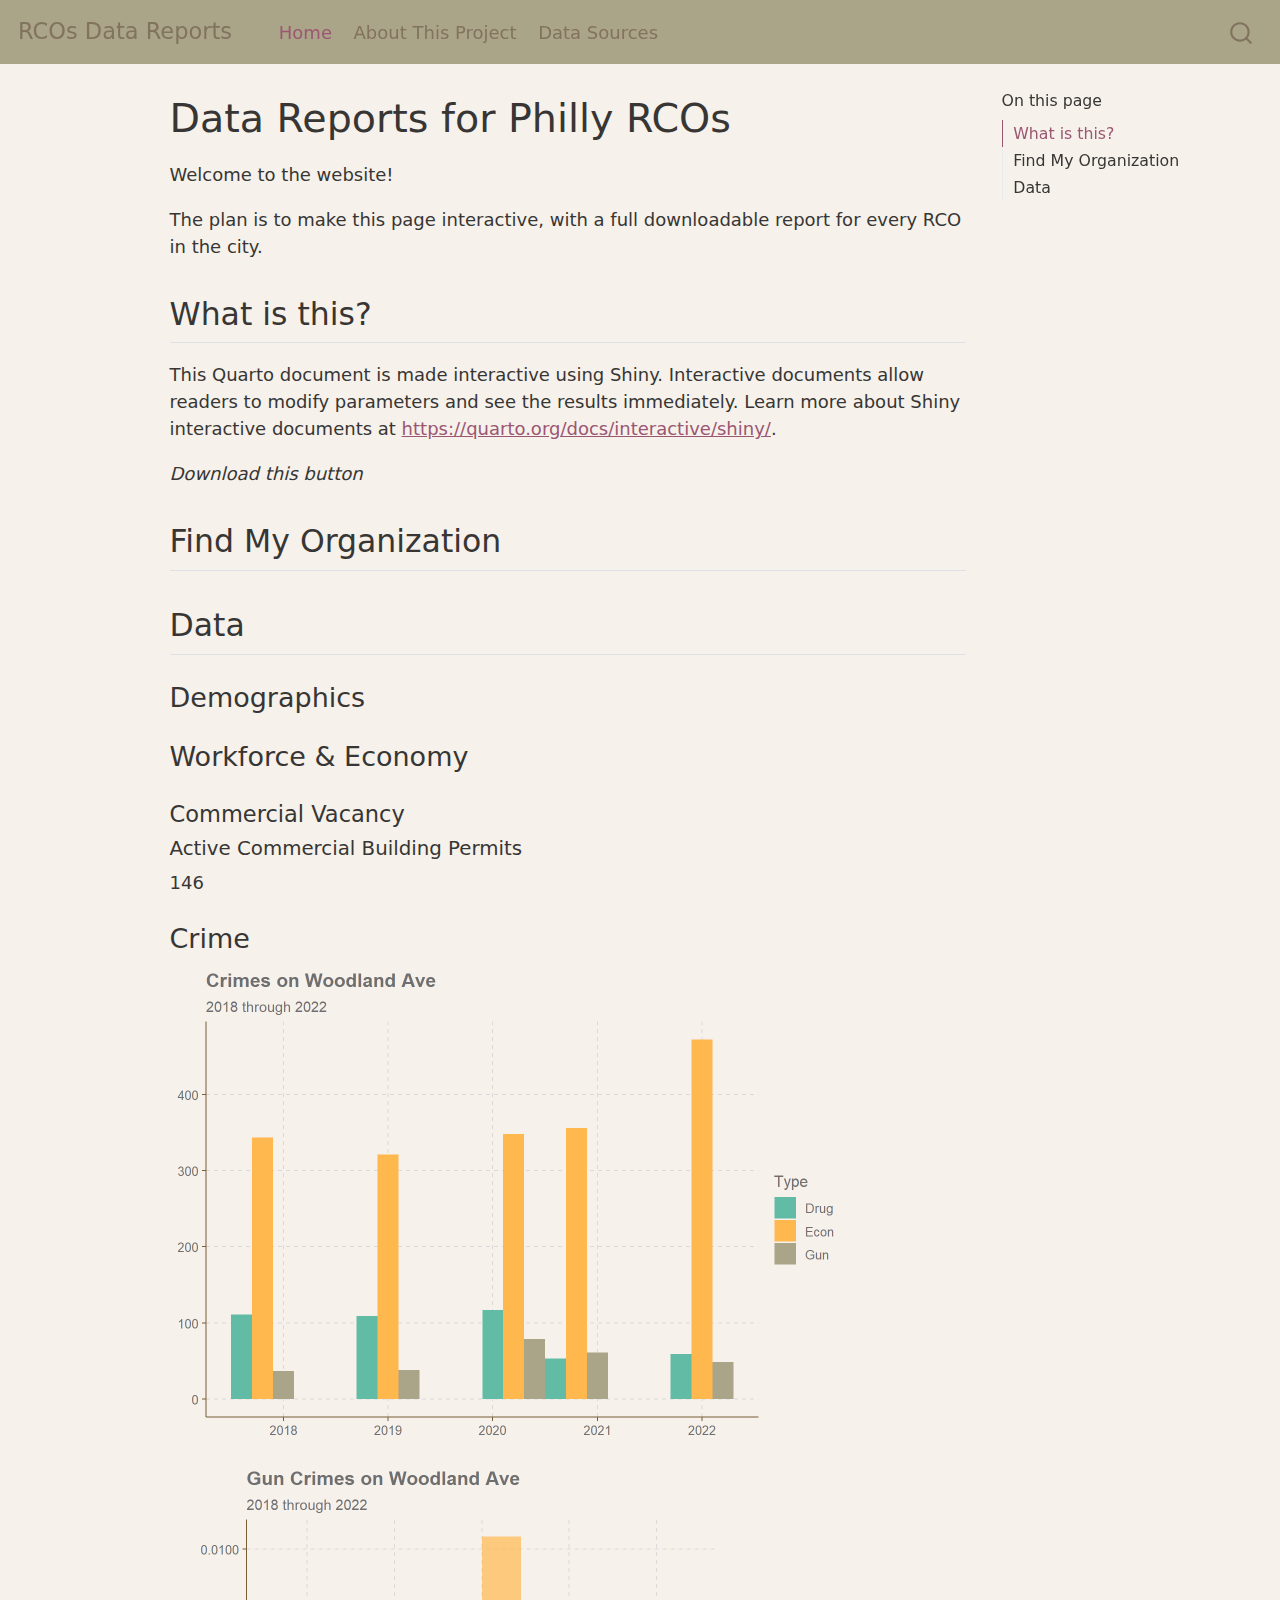
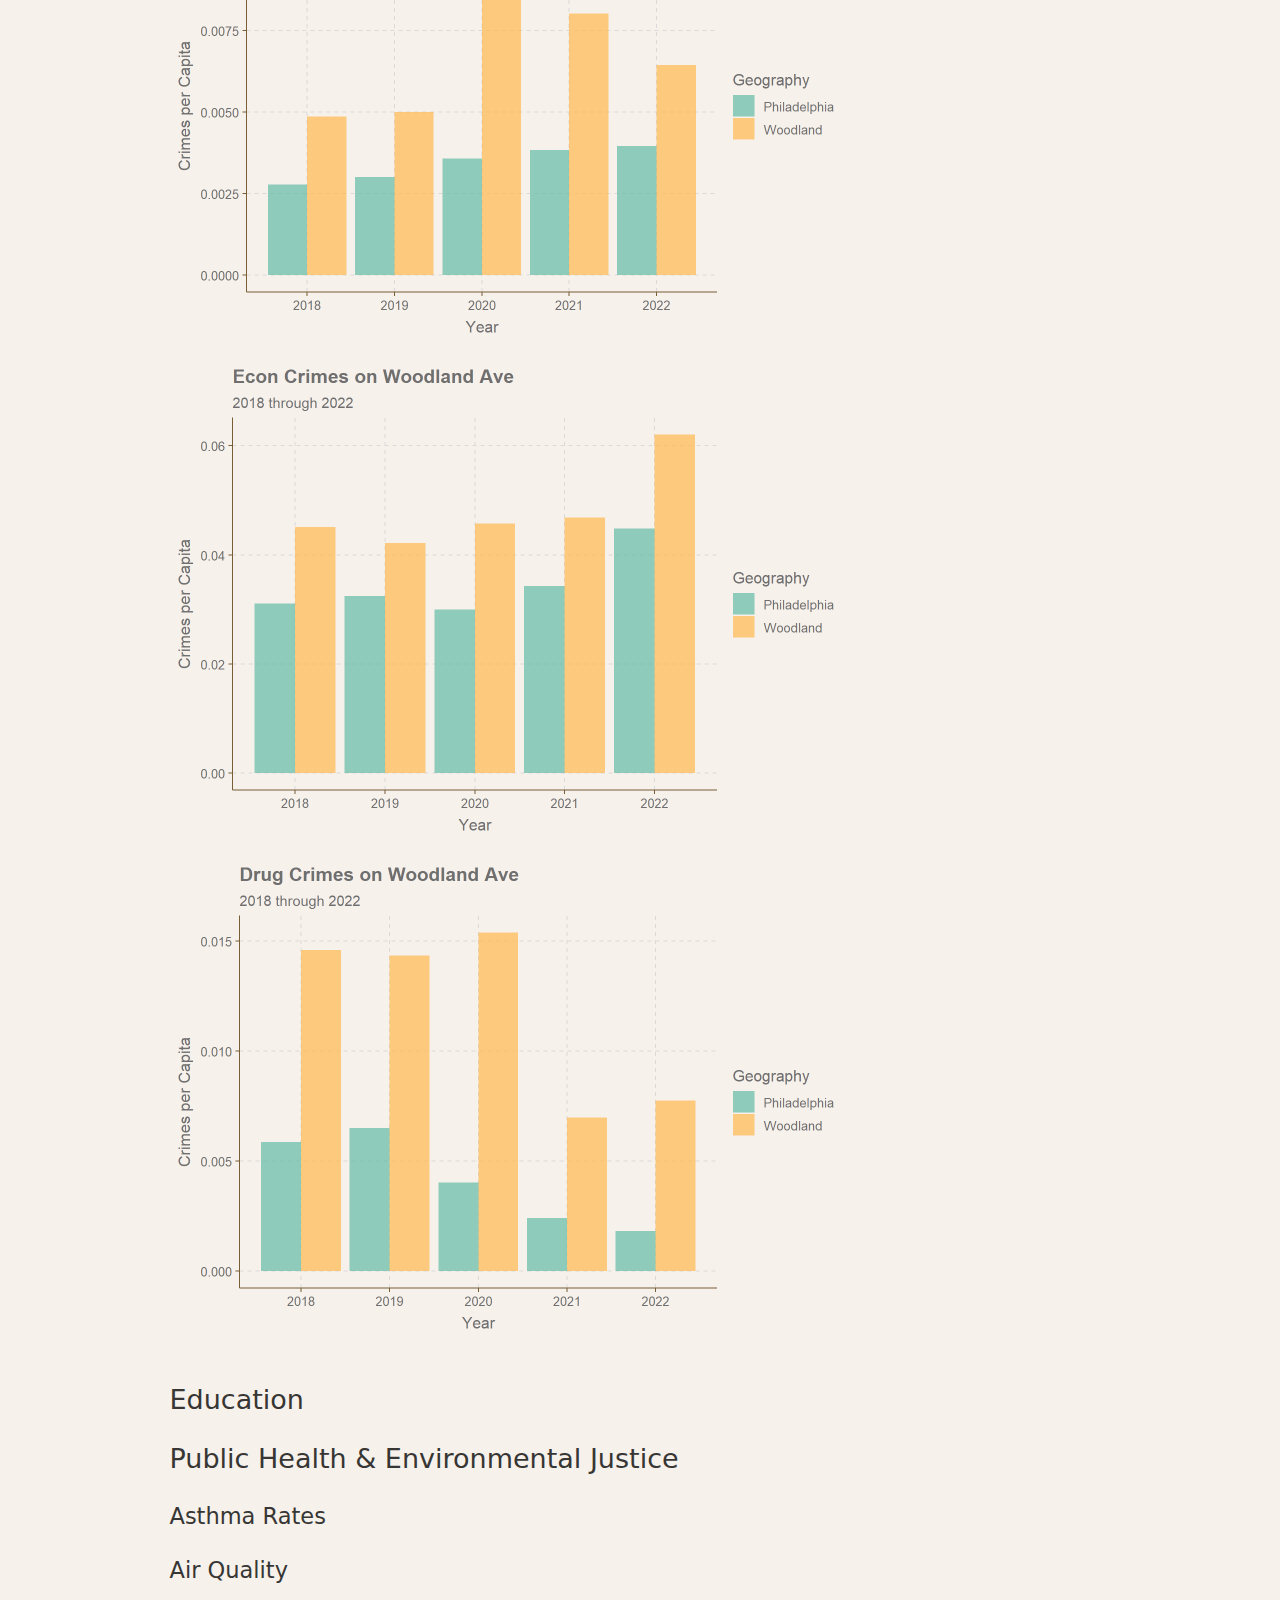
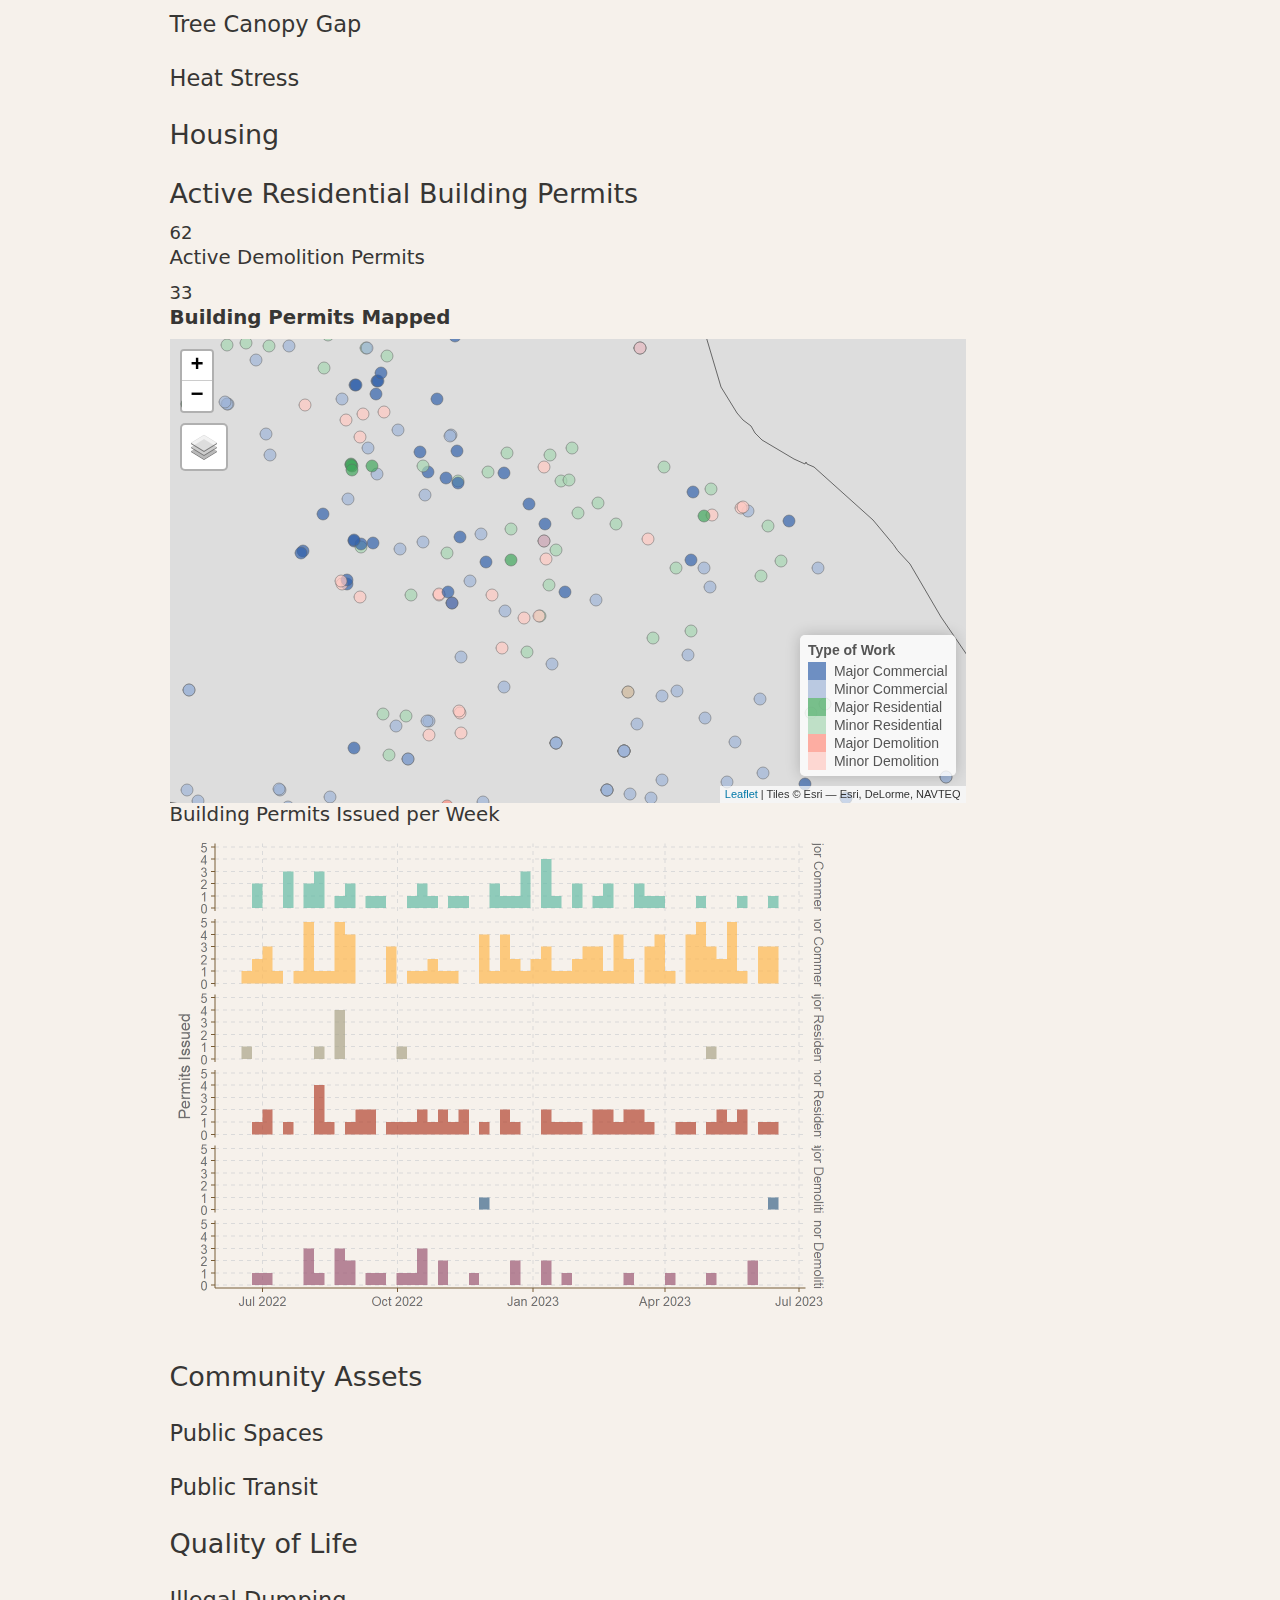
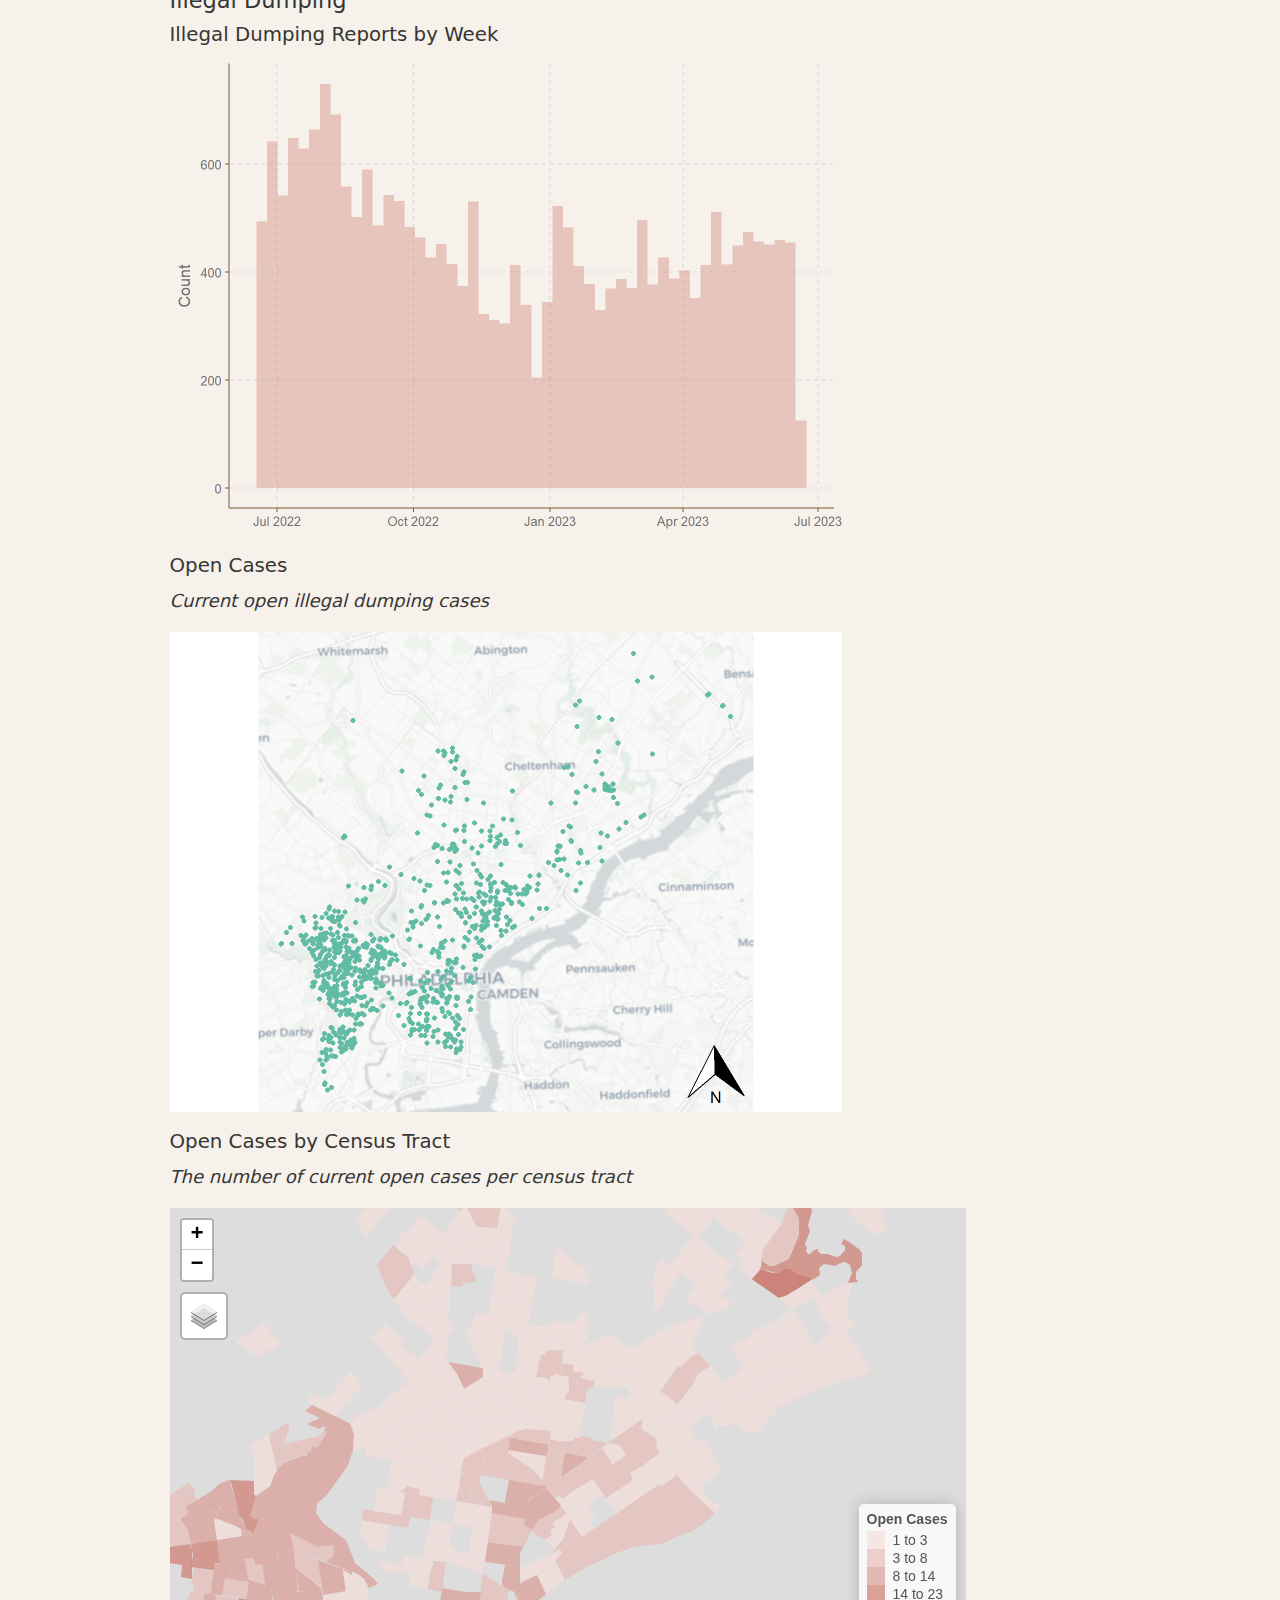
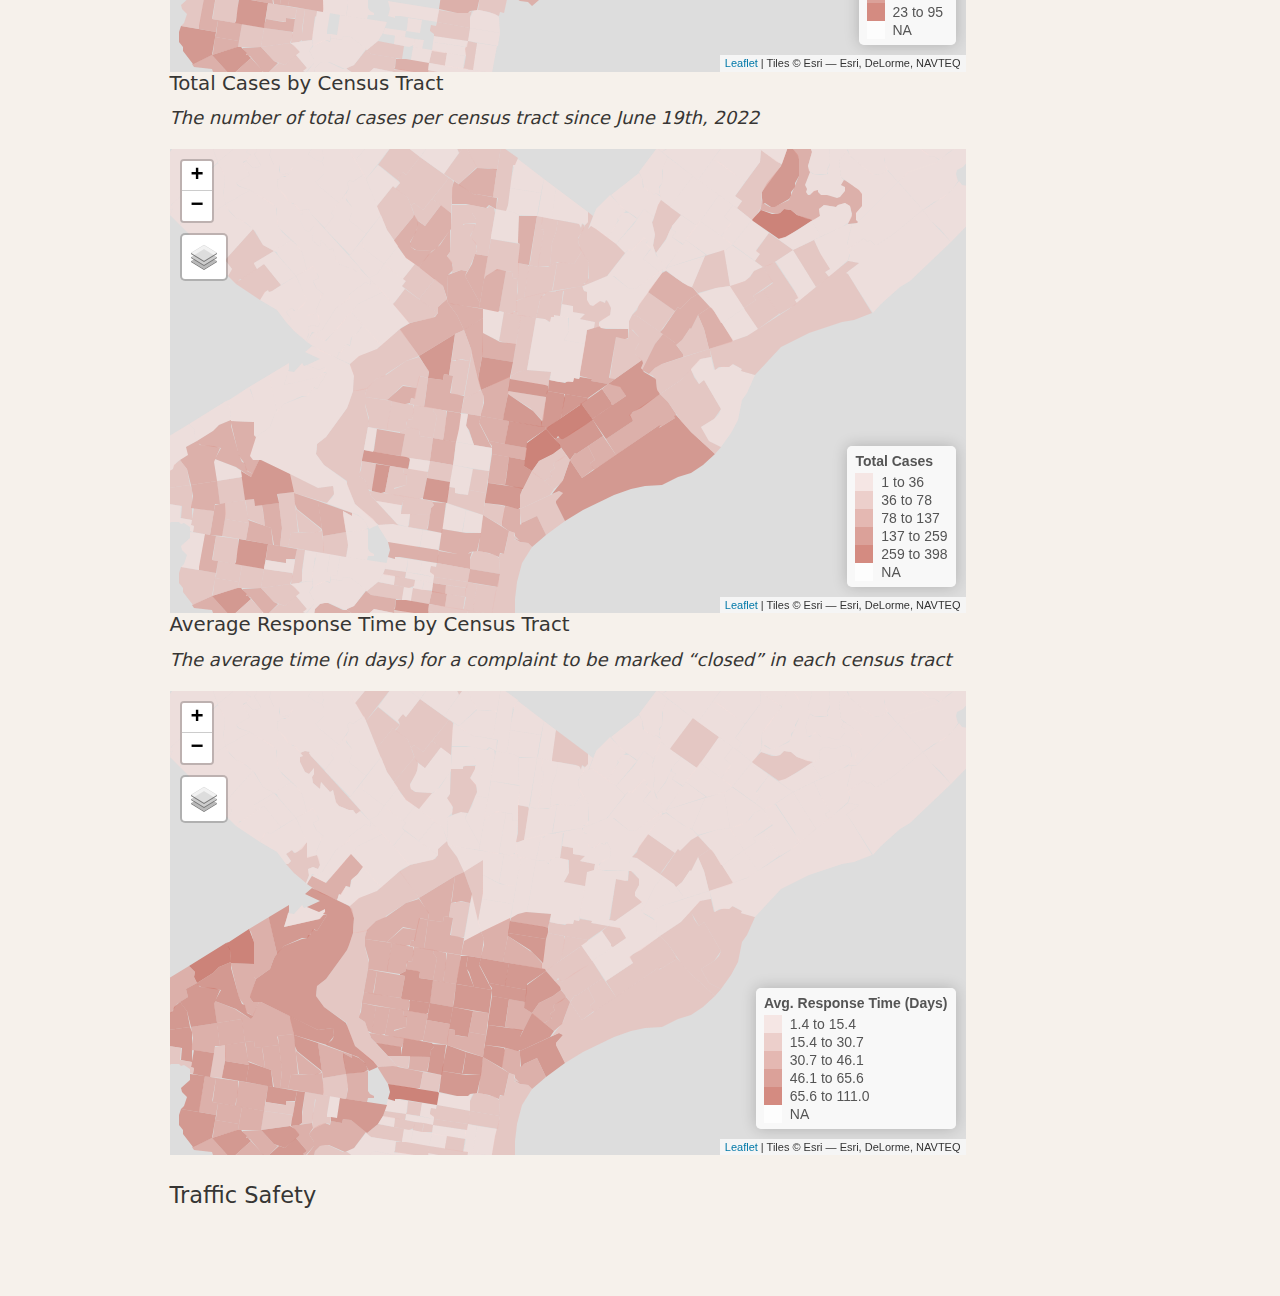
==== commit ce7f5610: "minor text color tweak" ====
--- a/docs/index.html
+++ b/docs/index.html
@@ -244,8 +244,8 @@
 <div class="cell">
 <div class="cell-output-display">
 
-<div id="htmlwidget-b9dd530872699e840dcf" style="width:100%;height:464px;" class="leaflet html-widget"></div>
-<script type="application/json" data-for="htmlwidget-b9dd530872699e840dcf">{"x":{"options":{"crs":{"crsClass":"L.CRS.EPSG3857","code":null,"proj4def":null,"projectedBounds":null,"options":{}}},"calls":[{"method":"createMapPane","args":["tmap401",401]},{"method":"createMapPane","args":["tmap402",402]},{"method":"addProviderTiles","args":["Esri.WorldGrayCanvas",null,"Esri.WorldGrayCanvas",{"minZoom":0,"maxZoom":18,"tileSize":256,"subdomains":"abc","errorTileUrl":"","tms":false,"noWrap":false,"zoomOffset":0,"zoomReverse":false,"opacity":1,"zIndex":1,"detectRetina":false,"pane":"tilePane"}]},{"method":"addCircleMarkers","args":[[39.9651407413456,39.9595042154567,39.9645528669847,39.9644895707209,39.9540809201325,39.9566796625368,39.9640035799478,39.9614097964329,39.9632229635105,39.9540809201325,39.9730005471874,39.9538270815275,39.9611161501092,39.9696274447684,39.9581084881431,39.9585474137932,39.9543762737761,39.9652772216461,39.9735147246475,39.9556130857792,39.9657982930231,39.9672105660861,39.9716085130735,39.9572075874659,39.9603308475332,39.971499389331,39.9656295071662,39.9653949766292,39.9703960599516,39.9633606984397,39.9569553253463,39.9704025912192,39.9715072839962,39.9540809201325,39.9540809201325,39.9621780823391,39.9738886457741,39.973305355935,39.9671059714778,39.9649501227694,39.9575062971063,39.9732232504269,39.9557760729773,39.9650863968187,39.9660300024992,39.9584994360812,39.9682043643453,39.9560076154399,39.9626243784104,39.9648448317869,39.9712196816924,39.9633860470365,39.9619727332805,39.9546867615352,39.9569722525387,39.958354144215,39.9628483736844,39.963699891115,39.9592206759522,39.9540809201325,39.967391169075,39.9540607419781,39.966651059841,39.9569553253463,39.9595037269443,39.9660755335263,39.9638249752474,39.9582456099935,39.9540607419781,39.9626941348651,39.9704674724928,39.9696643373416,39.9715072839962,39.9663568260379,39.9699715572758,39.9571674506295,39.9600472520029,39.9702700448994,39.9686841837075,39.9633074490863,39.9661480125949,39.9590660876227,39.9602596287507,39.9679790076416,39.9688046465955,39.9651340697412,39.9675818195289,39.9579909071312,39.9655382342864,39.9675748004787,39.9676761419408,39.9715072839962,39.9684514493713,39.9648746263383,39.9647496004503,39.970687278365,39.9722715391824,39.9637255734844,39.9679686057809,39.9601741050452,39.965707926276,39.967365015269,39.9637364241405,39.9566796625368,39.9633777630789,39.9594069696031,39.9674047158837,39.9698267503904,39.9582456099935,39.9582456099935,39.9633978249857,39.9566990155374,39.9740051497715,39.9694645056809,39.9682168586483,39.9665447458268,39.9556894834833,39.9584994360812,39.956555267759,39.9638563685689,39.9710961789918,39.9726963608652,39.9686257314418,39.9642587230965,39.9569503813793,39.9740249680365,39.9540809201325,39.9723024901665,39.9587583013535,39.957382707652,39.9584994360812,39.9650359771935,39.9553055037136,39.9626905397528,39.9597785915642,39.9602596287507,39.9642662731636,39.959215200769,39.9708429112785,39.9696476615472,39.9681151486785,39.9569553253463,39.9595571788798,39.9662439055778,39.9662538241262,39.9693116563516,39.9651825108243,39.9553851076352,39.9571459814393,39.9715578103064,39.9667491943459,39.9566796625368,39.9691221621191,39.9546599586444,39.9593105807207,39.9722946267061,39.9698126601974,39.9651340697412,39.957382707652,39.9602168951104,39.9676239688507,39.9651066259878,39.9613477691122,39.9568377094379,39.9686182233899,39.9668531020733,39.959142202816,39.9648253279437,39.9719270814931,39.9564321079319,39.9674290682903,39.9679037319865,39.9733981744227,39.9696603507515,39.9601741050452,39.9663980485461,39.9659973210752,39.9671182037213,39.9638480921954,39.9634844506028,39.9685656484467,39.9567422798937,39.9630927800395,39.9582456099935,39.9670499352063,39.9676018943317,39.9683236519755,39.9569793676098,39.9553858233641,39.955728061922,39.9647547443439,39.963458341976,39.9557760729773,39.9718823543555,39.9569553253463,39.9616374506845,39.969648801595,39.9572959949253,39.9659682466328,39.9680320055195,39.9644580403172,39.9594498267263,39.9683394038903,39.973650097814,39.9571567562972,39.9630927800395,39.9645353897235,39.9680622851059,39.9540809201325,39.9702758521436,39.9714864608109,39.9652195594301,39.9582456099935,39.9599523423709,39.9565843231215,39.9636450583543,39.9584994360812,39.9671429635507,39.9614872399773,39.9716626760554,39.9540809201325,39.9676387464066,39.9597785915642,39.9732035344327,39.9715593863152,39.9588451568059,39.9557760729773,39.9697112854582,39.9657146451627,39.9674909194945,39.9564120546199,39.9557914504272,39.9737008674466,39.9579909071312,39.9639214977508,39.9676195500319,39.9693893148095,39.9642645038377,39.9731002435017,39.9645396660218,39.9582456099935],[-75.207905369354,-75.2033284526322,-75.1996480731027,-75.1895716871542,-75.1932178105942,-75.1867655077886,-75.1904141193755,-75.1935601591925,-75.1974992131528,-75.1932178105942,-75.1996185030855,-75.1845961267622,-75.1993822773032,-75.2099853899946,-75.2063880040855,-75.1915375216392,-75.1955490012277,-75.2033379105811,-75.2047469390035,-75.1987765238739,-75.1892353026922,-75.2039299050836,-75.2133651106229,-75.191906567859,-75.2014413648058,-75.2073946671833,-75.1901377543466,-75.2024283189445,-75.2069120770965,-75.2042638894366,-75.1970180080462,-75.2068527234276,-75.1956345170149,-75.1932178105942,-75.1932178105942,-75.1934271567104,-75.2011682961125,-75.2089920679674,-75.1990093267623,-75.2075802955469,-75.1903232875556,-75.2036363518347,-75.1946324374653,-75.2070780837082,-75.2092404803171,-75.1992342049637,-75.1985321424811,-75.2074100805201,-75.2005942485274,-75.1992440587252,-75.2064856793803,-75.2054402459475,-75.1950523892885,-75.1884680686201,-75.2110527404875,-75.2078773959886,-75.2014235359039,-75.1995083155348,-75.2046723281133,-75.1932178105942,-75.2014394771996,-75.1864596727208,-75.2048403781879,-75.1970180080462,-75.1882766092513,-75.1982768441876,-75.2029151449932,-75.1963225741391,-75.1864596727208,-75.1999330163247,-75.2146769114773,-75.215064641868,-75.1956345170149,-75.2003851465703,-75.2069594206015,-75.2167473671598,-75.1946938822617,-75.2078614893188,-75.2116861379117,-75.207638006664,-75.1910021569396,-75.2061147798038,-75.2149811840186,-75.1994681710578,-75.2060155956212,-75.1997383569399,-75.199740130332,-75.2055822742368,-75.2011626427892,-75.1945793363279,-75.2080094489912,-75.1956345170149,-75.2141074296129,-75.2059147732286,-75.2038937200211,-75.2067518073269,-75.2028858993068,-75.2081803090156,-75.211506293995,-75.1961163438576,-75.1996860611649,-75.2069280648259,-75.2084326285119,-75.1867655077886,-75.2019651143491,-75.2056770614013,-75.2021580211955,-75.2043340263198,-75.1963225741391,-75.1963225741391,-75.2042694923904,-75.1951527921392,-75.2032735097064,-75.2166998607468,-75.2073020560662,-75.2081473097172,-75.1994038682626,-75.1992342049637,-75.2023797022657,-75.2081969173835,-75.2121202986151,-75.200517061174,-75.2037226573758,-75.1928606082332,-75.2150513651761,-75.1999410827773,-75.1932178105942,-75.1998476953692,-75.2046813434766,-75.1824811574403,-75.1992342049637,-75.207594520907,-75.1905932034603,-75.1999762989664,-75.1876675565295,-75.2149811840186,-75.1879864785156,-75.2047495031873,-75.2091919313298,-75.2132966971983,-75.2034972101789,-75.1970180080462,-75.2033780264908,-75.1912798931341,-75.191191827327,-75.2075040660561,-75.2079120401739,-75.1969422236775,-75.1885468831041,-75.2106923623035,-75.1933339897582,-75.1867655077886,-75.2082533363289,-75.1911076184581,-75.1928182146362,-75.2117222180751,-75.2083926822194,-75.1997383569399,-75.1824811574403,-75.1940505326835,-75.2071252943905,-75.2049170279441,-75.2033187512975,-75.1960534480886,-75.2037842950476,-75.1925921089847,-75.1957463589948,-75.2100758626603,-75.2090177923019,-75.2038853540872,-75.2047074353136,-75.2165550208434,-75.2082210980445,-75.2133439822148,-75.1961163438576,-75.1974100321577,-75.1925451160892,-75.2034248353052,-75.2084469268742,-75.1988355151587,-75.2076409396271,-75.2089074896383,-75.2036831629136,-75.1963225741391,-75.203413551796,-75.2079962896043,-75.2139404011039,-75.2111151085322,-75.1979283268333,-75.2077205817451,-75.210187969765,-75.2038546310128,-75.1946324374653,-75.2035823897232,-75.1970180080462,-75.2015302989211,-75.2145733286075,-75.1946963355535,-75.1928588434834,-75.2013440713566,-75.2022471530468,-75.2066452815666,-75.2163460292263,-75.2061135691439,-75.2166575356579,-75.2036831629136,-75.1934364777111,-75.2050675539328,-75.1932178105942,-75.2078083269358,-75.2073436817965,-75.1952780176024,-75.1963225741391,-75.1904593387899,-75.214590906875,-75.192608972534,-75.1992342049637,-75.1986634225294,-75.2004692555207,-75.2125466376841,-75.1932178105942,-75.208003787162,-75.1876675565295,-75.2066236082222,-75.2115504759512,-75.2032975830216,-75.1946324374653,-75.2134288348132,-75.1966436762427,-75.2079756035826,-75.2107175615393,-75.1856041441587,-75.2053041971199,-75.2055822742368,-75.2161191726255,-75.2049279905361,-75.2065889807358,-75.1940705116282,-75.2024572415288,-75.201176163937,-75.1963225741391],[6.32455532033676,6.32455532033676,6.32455532033676,6.32455532033676,6.32455532033676,6.32455532033676,6.32455532033676,6.32455532033676,6.32455532033676,6.32455532033676,6.32455532033676,6.32455532033676,6.32455532033676,6.32455532033676,6.32455532033676,6.32455532033676,6.32455532033676,6.32455532033676,6.32455532033676,6.32455532033676,6.32455532033676,6.32455532033676,6.32455532033676,6.32455532033676,6.32455532033676,6.32455532033676,6.32455532033676,6.32455532033676,6.32455532033676,6.32455532033676,6.32455532033676,6.32455532033676,6.32455532033676,6.32455532033676,6.32455532033676,6.32455532033676,6.32455532033676,6.32455532033676,6.32455532033676,6.32455532033676,6.32455532033676,6.32455532033676,6.32455532033676,6.32455532033676,6.32455532033676,6.32455532033676,6.32455532033676,6.32455532033676,6.32455532033676,6.32455532033676,6.32455532033676,6.32455532033676,6.32455532033676,6.32455532033676,6.32455532033676,6.32455532033676,6.32455532033676,6.32455532033676,6.32455532033676,6.32455532033676,6.32455532033676,6.32455532033676,6.32455532033676,6.32455532033676,6.32455532033676,6.32455532033676,6.32455532033676,6.32455532033676,6.32455532033676,6.32455532033676,6.32455532033676,6.32455532033676,6.32455532033676,6.32455532033676,6.32455532033676,6.32455532033676,6.32455532033676,6.32455532033676,6.32455532033676,6.32455532033676,6.32455532033676,6.32455532033676,6.32455532033676,6.32455532033676,6.32455532033676,6.32455532033676,6.32455532033676,6.32455532033676,6.32455532033676,6.32455532033676,6.32455532033676,6.32455532033676,6.32455532033676,6.32455532033676,6.32455532033676,6.32455532033676,6.32455532033676,6.32455532033676,6.32455532033676,6.32455532033676,6.32455532033676,6.32455532033676,6.32455532033676,6.32455532033676,6.32455532033676,6.32455532033676,6.32455532033676,6.32455532033676,6.32455532033676,6.32455532033676,6.32455532033676,6.32455532033676,6.32455532033676,6.32455532033676,6.32455532033676,6.32455532033676,6.32455532033676,6.32455532033676,6.32455532033676,6.32455532033676,6.32455532033676,6.32455532033676,6.32455532033676,6.32455532033676,6.32455532033676,6.32455532033676,6.32455532033676,6.32455532033676,6.32455532033676,6.32455532033676,6.32455532033676,6.32455532033676,6.32455532033676,6.32455532033676,6.32455532033676,6.32455532033676,6.32455532033676,6.32455532033676,6.32455532033676,6.32455532033676,6.32455532033676,6.32455532033676,6.32455532033676,6.32455532033676,6.32455532033676,6.32455532033676,6.32455532033676,6.32455532033676,6.32455532033676,6.32455532033676,6.32455532033676,6.32455532033676,6.32455532033676,6.32455532033676,6.32455532033676,6.32455532033676,6.32455532033676,6.32455532033676,6.32455532033676,6.32455532033676,6.32455532033676,6.32455532033676,6.32455532033676,6.32455532033676,6.32455532033676,6.32455532033676,6.32455532033676,6.32455532033676,6.32455532033676,6.32455532033676,6.32455532033676,6.32455532033676,6.32455532033676,6.32455532033676,6.32455532033676,6.32455532033676,6.32455532033676,6.32455532033676,6.32455532033676,6.32455532033676,6.32455532033676,6.32455532033676,6.32455532033676,6.32455532033676,6.32455532033676,6.32455532033676,6.32455532033676,6.32455532033676,6.32455532033676,6.32455532033676,6.32455532033676,6.32455532033676,6.32455532033676,6.32455532033676,6.32455532033676,6.32455532033676,6.32455532033676,6.32455532033676,6.32455532033676,6.32455532033676,6.32455532033676,6.32455532033676,6.32455532033676,6.32455532033676,6.32455532033676,6.32455532033676,6.32455532033676,6.32455532033676,6.32455532033676,6.32455532033676,6.32455532033676,6.32455532033676,6.32455532033676,6.32455532033676,6.32455532033676,6.32455532033676,6.32455532033676,6.32455532033676,6.32455532033676,6.32455532033676,6.32455532033676,6.32455532033676,6.32455532033676,6.32455532033676,6.32455532033676,6.32455532033676,6.32455532033676,6.32455532033676,6.32455532033676,6.32455532033676,6.32455532033676,6.32455532033676,6.32455532033676,6.32455532033676,6.32455532033676,6.32455532033676,6.32455532033676,6.32455532033676,6.32455532033676,6.32455532033676,6.32455532033676],["X715.BROOKLYN.ST","X315.N.PRESTON.ST","X645.N.39TH.ST","X3225.HAVERFORD.AVE","X3400.50.CHESTNUT.ST","X3051.JOHN.F.KENNEDY.BLVD","X3306.HAVERFORD.AVE","X3509.BARING.ST","X3800.HAVERFORD.AVE","X3400.50.CHESTNUT.ST.1","X3810.POPLAR.ST","X3001.CHESTNUT.ST","X3848.LANCASTER.AVE","X4254.WESTMINSTER.AVE","X14.N.42ND.ST","X3408.RACE.ST","X3600.CHESTNUT.ST","X4017.FAIRMOUNT.AVE","X4017.CAMBRIDGE.ST","X3801.CHESTNUT.ST","X646.N.32ND.ST","X789.N.PRESTON.ST","X1009.N.46TH.ST","X3400.LANCASTER.AVE","X3944.BARING.ST","X4143.MANTUA.AVE","X649.N.33RD.ST","X705.N.40TH.ST","X4133.WESTMINSTER.AVE","X626.N.PRESTON.ST","X3711.MARKET.ST","X4131.WESTMINSTER.AVE","X3400.W.GIRARD.AVE","X3400.CHESTNUT.ST","X3400.50.CHESTNUT.ST.2","X3513.HAMILTON.ST","X3859.CAMBRIDGE.ST","X4200.W.GIRARD.AVE","X3830.FOLSOM.ST","X704.N.42ND.ST","X3314.ARCH.ST","X1118.SLOAN.ST","X3600.MARKET.ST","X709.N.42ND.ST","X749.N.43RD.ST","X3800.POWELTON.AVE","X810.N.38TH.ST","X4238.CHESTNUT.ST","X3941.BRANDYWINE.ST","X3842.MELON.ST","X4109.MANTUA.AVE","X629.N.41ST.ST","X3615.HAMILTON.ST","X3201.CHESTNUT.ST","X4443.CHESTNUT.ST","X31.33.N.43RD.ST","X3951.LANCASTER.AVE","X619.N.39TH.ST","X4059.POWELTON.AVE","X3400.50.CHESTNUT.ST.3","X3930.BROWN.ST","X3101.CHESTNUT.ST","X4030.BROWN.ST","X3711.MARKET.ST.1","X3219.SUMMER.ST","X3810.OLIVE.ST","X4025.LANCASTER.AVE","X225.N.38TH.ST","X3101.CHESTNUT.ST.1","X3911.BRANDYWINE.ST","X4616.LANCASTER.AVE","X910.N.MARKOE.ST","X3400.W.GIRARD.AVE.1","X3900.ASPEN.ST","X4134.WESTMINSTER.AVE","X4728.CHESTNUT.ST","X3619.POWELTON.AVE","X4161.WESTMINSTER.AVE","X4406.LANCASTER.AVE","X627.BROOKLYN.ST","X3300.FAIRMOUNT.AVE","X4121.POWELTON.AVE","X4601.MARKET.ST","X3829.BROWN.ST","X848.N.41ST.ST","X667.N.39TH.ST","X3850.BROWN.ST","X4101.MARKET.ST","X3933.FAIRMOUNT.AVE","X3526.MANTUA.AVE","X830.N.42ND.ST","X3400.W.GIRARD.AVE.2","X876.78.N.46TH.ST","X4102.LANCASTER.AVE","X674.N.PRESTON.ST","X4126.PENNSGROVE.ST","X3956.WYALUSING.AVE","X644.BROOKLYN.ST","X846.N.44TH.ST","X3725.LANCASTER.AVE","X3861.FAIRMOUNT.AVE","X810.N.HOLLY.ST","X605.HUTTON.ST","X3051.JOHN.F.KENNEDY.BLVD.1","X3968.MOUNT.VERNON.ST","X319.N.HOLLY.ST","X782.UNION.ST","X871.N.PRESTON.ST","X225.N.38TH.ST.1","X225.N.38TH.ST.2","X628.N.PRESTON.ST","X3655.75.MARKET.ST","X3934.W.GIRARD.AVE","X917.N.48TH.ST","X4135.PARRISH.ST","X4212.16.LANCASTER.AVE","X3819.CHESTNUT.ST","X3800.POWELTON.AVE.1","X22.S.40TH.ST","X650.BROOKLYN.ST","X944.BELMONT.AVE","X3849.WYALUSING.AVE","X4009.PARRISH.ST","X605.N.35TH.ST","X4640.CHESTNUT.ST","X3815.CAMBRIDGE.ST","X3400.50.CHESTNUT.ST.4","X3815.PENNSGROVE.ST","X4066.POWELTON.AVE","X2929.ARCH.ST","X3800.POWELTON.AVE.2","X708.N.42ND.ST","X3300.MARKET.ST","X3913.BRANDYWINE.ST","X256.N.32ND.ST","X4601.MARKET.ST.1","X3108.HAVERFORD.AVE","X4061.POWELTON.AVE","X4218.OTTER.ST","X4508.LANCASTER.AVE","X822.N.40TH.ST","X3737.MARKET.ST","X317.N.PRESTON.ST","X3312.FAIRMOUNT.AVE","X3308.FAIRMOUNT.AVE","X4129.OGDEN.ST","X717.BROOKLYN.ST","X3701.15.CHESTNUT.ST","X3200.22.ARCH.ST","X1004.N.43RD.ST","X717.N.35TH.ST","X3051.JOHN.F.KENNEDY.BLVD.2","X4203.OGDEN.ST","X3317.33.CHESTNUT.ST","X208.N.35TH.ST","X1043.BELMONT.AVE","X894.N.42ND.ST","X667.N.39TH.ST.1","X2929.ARCH.ST.1","X3601.03.POWELTON.AVE","X4133.RENO.ST","X4087.1.2.LANCASTER.AVE","X4024.SPRING.GARDEN.ST","X3701.MARKET.ST","X4011.PARRISH.ST","X3406.MANTUA.AVE","X3700.LANCASTER.AVE","X4307.FAIRMOUNT.AVE","X4213.MANTUA.AVE","X4050.LUDLOW.ST","X4021.BROWN.ST","X859.N.48TH.ST","X4150.W.GIRARD.AVE","X4510.LANCASTER.AVE","X3725.LANCASTER.AVE.1","X724.N.DEKALB.ST","X631.N.SHEDWICK.ST","X750.N.40TH.ST","X611.HUTTON.ST","X3843.HAVERFORD.AVE","X847.N.42ND.ST","X4301.CHESTNUT.ST","X4023.HAVERFORD.AVE","X225.N.38TH.ST.3","X748.N.40TH.ST","X826.N.42ND.ST","X868.N.46TH.ST","X4445.CHESTNUT.ST","X3737.CHESTNUT.ST","X4245.SANSOM.ST","X4311.FAIRMOUNT.AVE","X631.N.PRESTON.ST","X3600.MARKET.ST.1","X929.N.40TH.ST","X3711.MARKET.ST.2","X450.SLOAN.ST","X917.N.MARKOE.ST","X60.N.36TH.ST","X638.N.SHEDWICK.ST","X3926.RENO.ST","X639.N.40TH.ST","X322.N.42ND.ST","X882.MOSS.ST","X4054.W.GIRARD.AVE","X4726.CHESTNUT.ST","X4023.HAVERFORD.AVE.1","X622.N.35TH.ST","X4028.PARRISH.ST","X3400.50.CHESTNUT.ST.5","X4159.WESTMINSTER.AVE","X4141.MANTUA.AVE","X3606.MELON.ST","X225.N.38TH.ST.4","X229.N.34TH.ST","X4623.SANSOM.ST","X3420.HAVERFORD.AVE","X3800.POWELTON.AVE.3","X3816.FOLSOM.ST","X3917.WARREN.ST","X1007.N.45TH.ST","X3400.50.CHESTNUT.ST.6","X828.N.42ND.ST","X256.N.32ND.ST.1","X1124.N.41ST.ST","X1009.BELMONT.AVE","X4030.POWELTON.AVE","X3600.MARKET.ST.2","X4512.LANCASTER.AVE","X666.N.37TH.ST","X820.N.42ND.ST","X4422.CHESTNUT.ST","X3101R.57.MARKET.ST","X4028.W.GIRARD.AVE","X4101.MARKET.ST.1","X4727.MELON.ST","X4030.RENO.ST","X4109.OGDEN.ST","X3524.MOUNT.VERNON.ST","X1107.STATE.ST","X657.UNION.ST","X225.N.38TH.ST.5"],"pz_construction_permits",{"interactive":true,"className":"","pane":"tmap401","stroke":true,"color":"#666666","weight":1,"opacity":0.5,"fill":true,"fillColor":["#3262AB","#FFC9C2","#FFC9C2","#A6D5B2","#9FB5D7","#3262AB","#A6D5B2","#9FB5D7","#9FB5D7","#9FB5D7","#A6D5B2","#3262AB","#9FB5D7","#FFC9C2","#A6D5B2","#9FB5D7","#9FB5D7","#3262AB","#9FB5D7","#FF8D7D","#3262AB","#3262AB","#A6D5B2","#9FB5D7","#9FB5D7","#A6D5B2","#A6D5B2","#9FB5D7","#3262AB","#FFC9C2","#9FB5D7","#3262AB","#9FB5D7","#9FB5D7","#9FB5D7","#A6D5B2","#A6D5B2","#9FB5D7","#A6D5B2","#A6D5B2","#9FB5D7","#A6D5B2","#9FB5D7","#3262AB","#3262AB","#9FB5D7","#A6D5B2","#FFC9C2","#FFC9C2","#A6D5B2","#A6D5B2","#A6D5B2","#A6D5B2","#9FB5D7","#9FB5D7","#3262AB","#9FB5D7","#A6D5B2","#9FB5D7","#9FB5D7","#3262AB","#9FB5D7","#9FB5D7","#9FB5D7","#A6D5B2","#A6D5B2","#9FB5D7","#9FB5D7","#9FB5D7","#A6D5B2","#9FB5D7","#A6D5B2","#9FB5D7","#3262AB","#3262AB","#9FB5D7","#9FB5D7","#3262AB","#9FB5D7","#FFC9C2","#9FB5D7","#9FB5D7","#9FB5D7","#A6D5B2","#9FB5D7","#3262AB","#FFC9C2","#3262AB","#A6D5B2","#A6D5B2","#41A65C","#FFC9C2","#FFC9C2","#9FB5D7","#A6D5B2","#3262AB","#A6D5B2","#3262AB","#9FB5D7","#41A65C","#3262AB","#9FB5D7","#FFC9C2","#9FB5D7","#FFC9C2","#A6D5B2","#A6D5B2","#3262AB","#9FB5D7","#9FB5D7","#FFC9C2","#9FB5D7","#3262AB","#3262AB","#9FB5D7","#9FB5D7","#9FB5D7","#9FB5D7","#9FB5D7","#3262AB","#9FB5D7","#A6D5B2","#9FB5D7","#9FB5D7","#9FB5D7","#A6D5B2","#9FB5D7","#FFC9C2","#FFC9C2","#9FB5D7","#9FB5D7","#3262AB","#9FB5D7","#FFC9C2","#A6D5B2","#9FB5D7","#9FB5D7","#9FB5D7","#A6D5B2","#9FB5D7","#3262AB","#9FB5D7","#FFC9C2","#FFC9C2","#FFC9C2","#FFC9C2","#3262AB","#9FB5D7","#3262AB","#9FB5D7","#3262AB","#3262AB","#FFC9C2","#3262AB","#9FB5D7","#9FB5D7","#9FB5D7","#FFC9C2","#9FB5D7","#9FB5D7","#41A65C","#9FB5D7","#9FB5D7","#9FB5D7","#9FB5D7","#A6D5B2","#9FB5D7","#3262AB","#A6D5B2","#FF8D7D","#3262AB","#A6D5B2","#9FB5D7","#9FB5D7","#FFC9C2","#A6D5B2","#FFC9C2","#A6D5B2","#FFC9C2","#3262AB","#FFC9C2","#9FB5D7","#FFC9C2","#9FB5D7","#3262AB","#41A65C","#A6D5B2","#9FB5D7","#9FB5D7","#3262AB","#3262AB","#3262AB","#9FB5D7","#3262AB","#9FB5D7","#FFC9C2","#A6D5B2","#9FB5D7","#41A65C","#A6D5B2","#3262AB","#A6D5B2","#A6D5B2","#3262AB","#9FB5D7","#3262AB","#3262AB","#3262AB","#9FB5D7","#3262AB","#9FB5D7","#FFC9C2","#9FB5D7","#9FB5D7","#9FB5D7","#9FB5D7","#9FB5D7","#A6D5B2","#A6D5B2","#A6D5B2","#9FB5D7","#41A65C","#A6D5B2","#A6D5B2","#A6D5B2","#FFC9C2","#9FB5D7","#9FB5D7","#A6D5B2","#41A65C","#9FB5D7","#9FB5D7","#9FB5D7","#9FB5D7","#A6D5B2","#A6D5B2","#FFC9C2","#A6D5B2","#A6D5B2","#41A65C","#9FB5D7"],"fillOpacity":[0.698039215686274,0.698039215686274,0.698039215686274,0.698039215686274,0.698039215686274,0.698039215686274,0.698039215686274,0.698039215686274,0.698039215686274,0.698039215686274,0.698039215686274,0.698039215686274,0.698039215686274,0.698039215686274,0.698039215686274,0.698039215686274,0.698039215686274,0.698039215686274,0.698039215686274,0.698039215686274,0.698039215686274,0.698039215686274,0.698039215686274,0.698039215686274,0.698039215686274,0.698039215686274,0.698039215686274,0.698039215686274,0.698039215686274,0.698039215686274,0.698039215686274,0.698039215686274,0.698039215686274,0.698039215686274,0.698039215686274,0.698039215686274,0.698039215686274,0.698039215686274,0.698039215686274,0.698039215686274,0.698039215686274,0.698039215686274,0.698039215686274,0.698039215686274,0.698039215686274,0.698039215686274,0.698039215686274,0.698039215686274,0.698039215686274,0.698039215686274,0.698039215686274,0.698039215686274,0.698039215686274,0.698039215686274,0.698039215686274,0.698039215686274,0.698039215686274,0.698039215686274,0.698039215686274,0.698039215686274,0.698039215686274,0.698039215686274,0.698039215686274,0.698039215686274,0.698039215686274,0.698039215686274,0.698039215686274,0.698039215686274,0.698039215686274,0.698039215686274,0.698039215686274,0.698039215686274,0.698039215686274,0.698039215686274,0.698039215686274,0.698039215686274,0.698039215686274,0.698039215686274,0.698039215686274,0.698039215686274,0.698039215686274,0.698039215686274,0.698039215686274,0.698039215686274,0.698039215686274,0.698039215686274,0.698039215686274,0.698039215686274,0.698039215686274,0.698039215686274,0.698039215686274,0.698039215686274,0.698039215686274,0.698039215686274,0.698039215686274,0.698039215686274,0.698039215686274,0.698039215686274,0.698039215686274,0.698039215686274,0.698039215686274,0.698039215686274,0.698039215686274,0.698039215686274,0.698039215686274,0.698039215686274,0.698039215686274,0.698039215686274,0.698039215686274,0.698039215686274,0.698039215686274,0.698039215686274,0.698039215686274,0.698039215686274,0.698039215686274,0.698039215686274,0.698039215686274,0.698039215686274,0.698039215686274,0.698039215686274,0.698039215686274,0.698039215686274,0.698039215686274,0.698039215686274,0.698039215686274,0.698039215686274,0.698039215686274,0.698039215686274,0.698039215686274,0.698039215686274,0.698039215686274,0.698039215686274,0.698039215686274,0.698039215686274,0.698039215686274,0.698039215686274,0.698039215686274,0.698039215686274,0.698039215686274,0.698039215686274,0.698039215686274,0.698039215686274,0.698039215686274,0.698039215686274,0.698039215686274,0.698039215686274,0.698039215686274,0.698039215686274,0.698039215686274,0.698039215686274,0.698039215686274,0.698039215686274,0.698039215686274,0.698039215686274,0.698039215686274,0.698039215686274,0.698039215686274,0.698039215686274,0.698039215686274,0.698039215686274,0.698039215686274,0.698039215686274,0.698039215686274,0.698039215686274,0.698039215686274,0.698039215686274,0.698039215686274,0.698039215686274,0.698039215686274,0.698039215686274,0.698039215686274,0.698039215686274,0.698039215686274,0.698039215686274,0.698039215686274,0.698039215686274,0.698039215686274,0.698039215686274,0.698039215686274,0.698039215686274,0.698039215686274,0.698039215686274,0.698039215686274,0.698039215686274,0.698039215686274,0.698039215686274,0.698039215686274,0.698039215686274,0.698039215686274,0.698039215686274,0.698039215686274,0.698039215686274,0.698039215686274,0.698039215686274,0.698039215686274,0.698039215686274,0.698039215686274,0.698039215686274,0.698039215686274,0.698039215686274,0.698039215686274,0.698039215686274,0.698039215686274,0.698039215686274,0.698039215686274,0.698039215686274,0.698039215686274,0.698039215686274,0.698039215686274,0.698039215686274,0.698039215686274,0.698039215686274,0.698039215686274,0.698039215686274,0.698039215686274,0.698039215686274,0.698039215686274,0.698039215686274,0.698039215686274,0.698039215686274,0.698039215686274,0.698039215686274,0.698039215686274,0.698039215686274,0.698039215686274,0.698039215686274,0.698039215686274,0.698039215686274,0.698039215686274,0.698039215686274,0.698039215686274,0.698039215686274,0.698039215686274,0.698039215686274,0.698039215686274,0.698039215686274,0.698039215686274,0.698039215686274,0.698039215686274,0.698039215686274,0.698039215686274]},null,null,["<style> div.leaflet-popup-content {width:auto !important;overflow-y:auto; overflow-x:hidden;}<\/style><div style=\"max-height:25em;padding-right:0px;\"><table>\n\t\t\t   <thead><tr><th colspan=\"2\"><b>715 BROOKLYN ST<\/b><\/th><\/thead><\/tr><tr><td style=\"color: #888888;\"><nobr>Owner<\/nobr><\/td><td align=\"right\"><nobr>715 N BROOKLYN ST LLC<\/nobr><\/td><\/tr><tr><td style=\"color: #888888;\"><nobr>Contractor<\/nobr><\/td><td align=\"right\"><nobr>JPL CONSTRUCTION INC<\/nobr><\/td><\/tr><tr><td style=\"color: #888888;\"><nobr>Date Issued<\/nobr><\/td><td align=\"right\"><nobr>2023-01-16<\/nobr><\/td><\/tr><tr><td style=\"color: #888888;\"><nobr>Permit Type<\/nobr><\/td><td align=\"right\"><nobr>COMMERCIAL<\/nobr><\/td><\/tr><tr><td style=\"color: #888888;\"><nobr>Permit Description<\/nobr><\/td><td align=\"right\"><nobr>COMMERCIAL BUILDING PERMIT<\/nobr><\/td><\/tr><tr><td style=\"color: #888888;\"><nobr>Type of Work<\/nobr><\/td><td align=\"right\"><nobr>NEW CONSTRUCTION<\/nobr><\/td><\/tr><tr><td style=\"color: #888888;\"><nobr>Status<\/nobr><\/td><td align=\"right\"><nobr>ISSUED<\/nobr><\/td><\/tr><tr><td style=\"color: #888888;\"><nobr>Applicant Type<\/nobr><\/td><td align=\"right\"><nobr>PROFESSIONAL / TRADESPERSON<\/nobr><\/td><\/tr><\/table><\/div>","<style> div.leaflet-popup-content {width:auto !important;overflow-y:auto; overflow-x:hidden;}<\/style><div style=\"max-height:25em;padding-right:0px;\"><table>\n\t\t\t   <thead><tr><th colspan=\"2\"><b>315 N PRESTON ST<\/b><\/th><\/thead><\/tr><tr><td style=\"color: #888888;\"><nobr>Owner<\/nobr><\/td><td align=\"right\"><nobr>HAROLD E BEALE<\/nobr><\/td><\/tr><tr><td style=\"color: #888888;\"><nobr>Contractor<\/nobr><\/td><td align=\"right\"><nobr>ADELPHIA DEMOLITION INC<\/nobr><\/td><\/tr><tr><td style=\"color: #888888;\"><nobr>Date Issued<\/nobr><\/td><td align=\"right\"><nobr>2022-08-04<\/nobr><\/td><\/tr><tr><td style=\"color: #888888;\"><nobr>Permit Type<\/nobr><\/td><td align=\"right\"><nobr>DEMOLITION<\/nobr><\/td><\/tr><tr><td style=\"color: #888888;\"><nobr>Permit Description<\/nobr><\/td><td align=\"right\"><nobr>DEMOLITION PERMIT<\/nobr><\/td><\/tr><tr><td style=\"color: #888888;\"><nobr>Type of Work<\/nobr><\/td><td align=\"right\"><nobr>MINOR DEMOLITION<\/nobr><\/td><\/tr><tr><td style=\"color: #888888;\"><nobr>Status<\/nobr><\/td><td align=\"right\"><nobr>COMPLETED<\/nobr><\/td><\/tr><tr><td style=\"color: #888888;\"><nobr>Applicant Type<\/nobr><\/td><td align=\"right\"><nobr>PROFESSIONAL / TRADESPERSON<\/nobr><\/td><\/tr><\/table><\/div>","<style> div.leaflet-popup-content {width:auto !important;overflow-y:auto; overflow-x:hidden;}<\/style><div style=\"max-height:25em;padding-right:0px;\"><table>\n\t\t\t   <thead><tr><th colspan=\"2\"><b>645 N 39TH ST<\/b><\/th><\/thead><\/tr><tr><td style=\"color: #888888;\"><nobr>Owner<\/nobr><\/td><td align=\"right\"><nobr>BLACK GEORGE D<\/nobr><\/td><\/tr><tr><td style=\"color: #888888;\"><nobr>Contractor<\/nobr><\/td><td align=\"right\"><nobr>PEDRO PALMER CONSTRUCTION INC<\/nobr><\/td><\/tr><tr><td style=\"color: #888888;\"><nobr>Date Issued<\/nobr><\/td><td align=\"right\"><nobr>2023-05-01<\/nobr><\/td><\/tr><tr><td style=\"color: #888888;\"><nobr>Permit Type<\/nobr><\/td><td align=\"right\"><nobr>DEMOLITION<\/nobr><\/td><\/tr><tr><td style=\"color: #888888;\"><nobr>Permit Description<\/nobr><\/td><td align=\"right\"><nobr>DEMOLITION PERMIT<\/nobr><\/td><\/tr><tr><td style=\"color: #888888;\"><nobr>Type of Work<\/nobr><\/td><td align=\"right\"><nobr>MINOR DEMOLITION<\/nobr><\/td><\/tr><tr><td style=\"color: #888888;\"><nobr>Status<\/nobr><\/td><td align=\"right\"><nobr>ISSUED<\/nobr><\/td><\/tr><tr><td style=\"color: #888888;\"><nobr>Applicant Type<\/nobr><\/td><td align=\"right\"><nobr>OWNER<\/nobr><\/td><\/tr><\/table><\/div>","<style> div.leaflet-popup-content {width:auto !important;overflow-y:auto; overflow-x:hidden;}<\/style><div style=\"max-height:25em;padding-right:0px;\"><table>\n\t\t\t   <thead><tr><th colspan=\"2\"><b>3225 HAVERFORD AVE<\/b><\/th><\/thead><\/tr><tr><td style=\"color: #888888;\"><nobr>Owner<\/nobr><\/td><td align=\"right\"><nobr>OWENS REGGIE, WILLIAMS-OWENS GAYLE<\/nobr><\/td><\/tr><tr><td style=\"color: #888888;\"><nobr>Contractor<\/nobr><\/td><td align=\"right\"><nobr>BYNUM MICHAEL S<\/nobr><\/td><\/tr><tr><td style=\"color: #888888;\"><nobr>Date Issued<\/nobr><\/td><td align=\"right\"><nobr>2022-12-12<\/nobr><\/td><\/tr><tr><td style=\"color: #888888;\"><nobr>Permit Type<\/nobr><\/td><td align=\"right\"><nobr>RESIDENTIAL<\/nobr><\/td><\/tr><tr><td style=\"color: #888888;\"><nobr>Permit Description<\/nobr><\/td><td align=\"right\"><nobr>RESIDENTIAL BUILDING PERMIT<\/nobr><\/td><\/tr><tr><td style=\"color: #888888;\"><nobr>Type of Work<\/nobr><\/td><td align=\"right\"><nobr>ADDITION AND/OR ALTERATION<\/nobr><\/td><\/tr><tr><td style=\"color: #888888;\"><nobr>Status<\/nobr><\/td><td align=\"right\"><nobr>ISSUED<\/nobr><\/td><\/tr><tr><td style=\"color: #888888;\"><nobr>Applicant Type<\/nobr><\/td><td align=\"right\"><nobr>PROFESSIONAL / TRADESPERSON<\/nobr><\/td><\/tr><\/table><\/div>","<style> div.leaflet-popup-content {width:auto !important;overflow-y:auto; overflow-x:hidden;}<\/style><div style=\"max-height:25em;padding-right:0px;\"><table>\n\t\t\t   <thead><tr><th colspan=\"2\"><b>3400-50 CHESTNUT ST<\/b><\/th><\/thead><\/tr><tr><td style=\"color: #888888;\"><nobr>Owner<\/nobr><\/td><td align=\"right\"><nobr>TRUSTEES OF THE UNIVERSIT<\/nobr><\/td><\/tr><tr><td style=\"color: #888888;\"><nobr>Contractor<\/nobr><\/td><td align=\"right\"><nobr>RYCON CONSTRUCTION, INC.<\/nobr><\/td><\/tr><tr><td style=\"color: #888888;\"><nobr>Date Issued<\/nobr><\/td><td align=\"right\"><nobr>2023-05-18<\/nobr><\/td><\/tr><tr><td style=\"color: #888888;\"><nobr>Permit Type<\/nobr><\/td><td align=\"right\"><nobr>COMMERCIAL<\/nobr><\/td><\/tr><tr><td style=\"color: #888888;\"><nobr>Permit Description<\/nobr><\/td><td align=\"right\"><nobr>COMMERCIAL BUILDING PERMIT<\/nobr><\/td><\/tr><tr><td style=\"color: #888888;\"><nobr>Type of Work<\/nobr><\/td><td align=\"right\"><nobr>ADDITION AND/OR ALTERATION<\/nobr><\/td><\/tr><tr><td style=\"color: #888888;\"><nobr>Status<\/nobr><\/td><td align=\"right\"><nobr>ISSUED<\/nobr><\/td><\/tr><tr><td style=\"color: #888888;\"><nobr>Applicant Type<\/nobr><\/td><td align=\"right\"><nobr>OWNER<\/nobr><\/td><\/tr><\/table><\/div>","<style> div.leaflet-popup-content {width:auto !important;overflow-y:auto; overflow-x:hidden;}<\/style><div style=\"max-height:25em;padding-right:0px;\"><table>\n\t\t\t   <thead><tr><th colspan=\"2\"><b>3051 JOHN F KENNEDY BLVD<\/b><\/th><\/thead><\/tr><tr><td style=\"color: #888888;\"><nobr>Owner<\/nobr><\/td><td align=\"right\"><nobr>SEPTA<\/nobr><\/td><\/tr><tr><td style=\"color: #888888;\"><nobr>Contractor<\/nobr><\/td><td align=\"right\"><nobr>MAGNUM, INC.<\/nobr><\/td><\/tr><tr><td style=\"color: #888888;\"><nobr>Date Issued<\/nobr><\/td><td align=\"right\"><nobr>2022-12-27<\/nobr><\/td><\/tr><tr><td style=\"color: #888888;\"><nobr>Permit Type<\/nobr><\/td><td align=\"right\"><nobr>COMMERCIAL<\/nobr><\/td><\/tr><tr><td style=\"color: #888888;\"><nobr>Permit Description<\/nobr><\/td><td align=\"right\"><nobr>COMMERCIAL BUILDING PERMIT<\/nobr><\/td><\/tr><tr><td style=\"color: #888888;\"><nobr>Type of Work<\/nobr><\/td><td align=\"right\"><nobr>NEW CONSTRUCTION<\/nobr><\/td><\/tr><tr><td style=\"color: #888888;\"><nobr>Status<\/nobr><\/td><td align=\"right\"><nobr>ISSUED<\/nobr><\/td><\/tr><tr><td style=\"color: #888888;\"><nobr>Applicant Type<\/nobr><\/td><td align=\"right\"><nobr>PROFESSIONAL / TRADESPERSON<\/nobr><\/td><\/tr><\/table><\/div>","<style> div.leaflet-popup-content {width:auto !important;overflow-y:auto; overflow-x:hidden;}<\/style><div style=\"max-height:25em;padding-right:0px;\"><table>\n\t\t\t   <thead><tr><th colspan=\"2\"><b>3306 HAVERFORD AVE<\/b><\/th><\/thead><\/tr><tr><td style=\"color: #888888;\"><nobr>Owner<\/nobr><\/td><td align=\"right\"><nobr>SUTTON YVONNE M<\/nobr><\/td><\/tr><tr><td style=\"color: #888888;\"><nobr>Contractor<\/nobr><\/td><td align=\"right\"><nobr>EARL D &amp; KAREN MCNEIL<\/nobr><\/td><\/tr><tr><td style=\"color: #888888;\"><nobr>Date Issued<\/nobr><\/td><td align=\"right\"><nobr>2022-08-12<\/nobr><\/td><\/tr><tr><td style=\"color: #888888;\"><nobr>Permit Type<\/nobr><\/td><td align=\"right\"><nobr>RESIDENTIAL<\/nobr><\/td><\/tr><tr><td style=\"color: #888888;\"><nobr>Permit Description<\/nobr><\/td><td align=\"right\"><nobr>RESIDENTIAL BUILDING PERMIT<\/nobr><\/td><\/tr><tr><td style=\"color: #888888;\"><nobr>Type of Work<\/nobr><\/td><td align=\"right\"><nobr>ADDITION AND/OR ALTERATION<\/nobr><\/td><\/tr><tr><td style=\"color: #888888;\"><nobr>Status<\/nobr><\/td><td align=\"right\"><nobr>ISSUED<\/nobr><\/td><\/tr><tr><td style=\"color: #888888;\"><nobr>Applicant Type<\/nobr><\/td><td align=\"right\"><nobr>OWNER<\/nobr><\/td><\/tr><\/table><\/div>","<style> div.leaflet-popup-content {width:auto !important;overflow-y:auto; overflow-x:hidden;}<\/style><div style=\"max-height:25em;padding-right:0px;\"><table>\n\t\t\t   <thead><tr><th colspan=\"2\"><b>3509 BARING ST<\/b><\/th><\/thead><\/tr><tr><td style=\"color: #888888;\"><nobr>Owner<\/nobr><\/td><td align=\"right\"><nobr>CHABAD SERVING DREXEL INC<\/nobr><\/td><\/tr><tr><td style=\"color: #888888;\"><nobr>Contractor<\/nobr><\/td><td align=\"right\"><nobr>ASHER PROPERTY MANAGEMENT LLC*<\/nobr><\/td><\/tr><tr><td style=\"color: #888888;\"><nobr>Date Issued<\/nobr><\/td><td align=\"right\"><nobr>2022-06-24<\/nobr><\/td><\/tr><tr><td style=\"color: #888888;\"><nobr>Permit Type<\/nobr><\/td><td align=\"right\"><nobr>COMMERCIAL<\/nobr><\/td><\/tr><tr><td style=\"color: #888888;\"><nobr>Permit Description<\/nobr><\/td><td align=\"right\"><nobr>COMMERCIAL BUILDING PERMIT<\/nobr><\/td><\/tr><tr><td style=\"color: #888888;\"><nobr>Type of Work<\/nobr><\/td><td align=\"right\"><nobr>ADDITION AND/OR ALTERATION<\/nobr><\/td><\/tr><tr><td style=\"color: #888888;\"><nobr>Status<\/nobr><\/td><td align=\"right\"><nobr>ISSUED<\/nobr><\/td><\/tr><tr><td style=\"color: #888888;\"><nobr>Applicant Type<\/nobr><\/td><td align=\"right\"><nobr>PROFESSIONAL / TRADESPERSON<\/nobr><\/td><\/tr><\/table><\/div>","<style> div.leaflet-popup-content {width:auto !important;overflow-y:auto; overflow-x:hidden;}<\/style><div style=\"max-height:25em;padding-right:0px;\"><table>\n\t\t\t   <thead><tr><th colspan=\"2\"><b>3800 HAVERFORD AVE<\/b><\/th><\/thead><\/tr><tr><td style=\"color: #888888;\"><nobr>Owner<\/nobr><\/td><td align=\"right\"><nobr>LSP LIVING LLC<\/nobr><\/td><\/tr><tr><td style=\"color: #888888;\"><nobr>Contractor<\/nobr><\/td><td align=\"right\"><nobr>ODD ONE LLC<\/nobr><\/td><\/tr><tr><td style=\"color: #888888;\"><nobr>Date Issued<\/nobr><\/td><td align=\"right\"><nobr>2022-06-27<\/nobr><\/td><\/tr><tr><td style=\"color: #888888;\"><nobr>Permit Type<\/nobr><\/td><td align=\"right\"><nobr>COMMERCIAL<\/nobr><\/td><\/tr><tr><td style=\"color: #888888;\"><nobr>Permit Description<\/nobr><\/td><td align=\"right\"><nobr>COMMERCIAL BUILDING PERMIT<\/nobr><\/td><\/tr><tr><td style=\"color: #888888;\"><nobr>Type of Work<\/nobr><\/td><td align=\"right\"><nobr>ADDITION AND/OR ALTERATION<\/nobr><\/td><\/tr><tr><td style=\"color: #888888;\"><nobr>Status<\/nobr><\/td><td align=\"right\"><nobr>ISSUED<\/nobr><\/td><\/tr><tr><td style=\"color: #888888;\"><nobr>Applicant Type<\/nobr><\/td><td align=\"right\"><nobr>PROFESSIONAL / TRADESPERSON<\/nobr><\/td><\/tr><\/table><\/div>","<style> div.leaflet-popup-content {width:auto !important;overflow-y:auto; overflow-x:hidden;}<\/style><div style=\"max-height:25em;padding-right:0px;\"><table>\n\t\t\t   <thead><tr><th colspan=\"2\"><b>3400-50 CHESTNUT ST<\/b><\/th><\/thead><\/tr><tr><td style=\"color: #888888;\"><nobr>Owner<\/nobr><\/td><td align=\"right\"><nobr>TRUSTEES OF THE UNIVERSIT<\/nobr><\/td><\/tr><tr><td style=\"color: #888888;\"><nobr>Contractor<\/nobr><\/td><td align=\"right\"><nobr>TARGET BLDG CONSTRUCTN INC<\/nobr><\/td><\/tr><tr><td style=\"color: #888888;\"><nobr>Date Issued<\/nobr><\/td><td align=\"right\"><nobr>2023-05-01<\/nobr><\/td><\/tr><tr><td style=\"color: #888888;\"><nobr>Permit Type<\/nobr><\/td><td align=\"right\"><nobr>COMMERCIAL<\/nobr><\/td><\/tr><tr><td style=\"color: #888888;\"><nobr>Permit Description<\/nobr><\/td><td align=\"right\"><nobr>COMMERCIAL BUILDING PERMIT<\/nobr><\/td><\/tr><tr><td style=\"color: #888888;\"><nobr>Type of Work<\/nobr><\/td><td align=\"right\"><nobr>ADDITION AND/OR ALTERATION<\/nobr><\/td><\/tr><tr><td style=\"color: #888888;\"><nobr>Status<\/nobr><\/td><td align=\"right\"><nobr>ISSUED<\/nobr><\/td><\/tr><tr><td style=\"color: #888888;\"><nobr>Applicant Type<\/nobr><\/td><td align=\"right\"><nobr>OWNER<\/nobr><\/td><\/tr><\/table><\/div>","<style> div.leaflet-popup-content {width:auto !important;overflow-y:auto; overflow-x:hidden;}<\/style><div style=\"max-height:25em;padding-right:0px;\"><table>\n\t\t\t   <thead><tr><th colspan=\"2\"><b>3810 POPLAR ST<\/b><\/th><\/thead><\/tr><tr><td style=\"color: #888888;\"><nobr>Owner<\/nobr><\/td><td align=\"right\"><nobr>JAMES B LIPSCOMB, ROSELLA<\/nobr><\/td><\/tr><tr><td style=\"color: #888888;\"><nobr>Contractor<\/nobr><\/td><td align=\"right\"><nobr>MARIO LOPEZ<\/nobr><\/td><\/tr><tr><td style=\"color: #888888;\"><nobr>Date Issued<\/nobr><\/td><td align=\"right\"><nobr>2022-08-08<\/nobr><\/td><\/tr><tr><td style=\"color: #888888;\"><nobr>Permit Type<\/nobr><\/td><td align=\"right\"><nobr>RESIDENTIAL<\/nobr><\/td><\/tr><tr><td style=\"color: #888888;\"><nobr>Permit Description<\/nobr><\/td><td align=\"right\"><nobr>RESIDENTIAL BUILDING PERMIT<\/nobr><\/td><\/tr><tr><td style=\"color: #888888;\"><nobr>Type of Work<\/nobr><\/td><td align=\"right\"><nobr>ADDITION AND/OR ALTERATION<\/nobr><\/td><\/tr><tr><td style=\"color: #888888;\"><nobr>Status<\/nobr><\/td><td align=\"right\"><nobr>ISSUED<\/nobr><\/td><\/tr><tr><td style=\"color: #888888;\"><nobr>Applicant Type<\/nobr><\/td><td align=\"right\"><nobr>PROFESSIONAL / TRADESPERSON<\/nobr><\/td><\/tr><\/table><\/div>","<style> div.leaflet-popup-content {width:auto !important;overflow-y:auto; overflow-x:hidden;}<\/style><div style=\"max-height:25em;padding-right:0px;\"><table>\n\t\t\t   <thead><tr><th colspan=\"2\"><b>3001 CHESTNUT ST<\/b><\/th><\/thead><\/tr><tr><td style=\"color: #888888;\"><nobr>Owner<\/nobr><\/td><td align=\"right\"><nobr>DREXEL INSTITUTE OF, TECHNOLOGY<\/nobr><\/td><\/tr><tr><td style=\"color: #888888;\"><nobr>Contractor<\/nobr><\/td><td align=\"right\"><nobr>HUNTER ROBERTS HOLDINGS LLC<\/nobr><\/td><\/tr><tr><td style=\"color: #888888;\"><nobr>Date Issued<\/nobr><\/td><td align=\"right\"><nobr>2023-02-24<\/nobr><\/td><\/tr><tr><td style=\"color: #888888;\"><nobr>Permit Type<\/nobr><\/td><td align=\"right\"><nobr>COMMERCIAL<\/nobr><\/td><\/tr><tr><td style=\"color: #888888;\"><nobr>Permit Description<\/nobr><\/td><td align=\"right\"><nobr>COMMERCIAL BUILDING PERMIT<\/nobr><\/td><\/tr><tr><td style=\"color: #888888;\"><nobr>Type of Work<\/nobr><\/td><td align=\"right\"><nobr>NEW CONSTRUCTION<\/nobr><\/td><\/tr><tr><td style=\"color: #888888;\"><nobr>Status<\/nobr><\/td><td align=\"right\"><nobr>ISSUED<\/nobr><\/td><\/tr><tr><td style=\"color: #888888;\"><nobr>Applicant Type<\/nobr><\/td><td align=\"right\"><nobr>PROFESSIONAL / TRADESPERSON<\/nobr><\/td><\/tr><\/table><\/div>","<style> div.leaflet-popup-content {width:auto !important;overflow-y:auto; overflow-x:hidden;}<\/style><div style=\"max-height:25em;padding-right:0px;\"><table>\n\t\t\t   <thead><tr><th colspan=\"2\"><b>3848 LANCASTER AVE<\/b><\/th><\/thead><\/tr><tr><td style=\"color: #888888;\"><nobr>Owner<\/nobr><\/td><td align=\"right\"><nobr>BODEK HANLEY<\/nobr><\/td><\/tr><tr><td style=\"color: #888888;\"><nobr>Contractor<\/nobr><\/td><td align=\"right\"><nobr>HANLEY P BODEK<\/nobr><\/td><\/tr><tr><td style=\"color: #888888;\"><nobr>Date Issued<\/nobr><\/td><td align=\"right\"><nobr>2022-12-18<\/nobr><\/td><\/tr><tr><td style=\"color: #888888;\"><nobr>Permit Type<\/nobr><\/td><td align=\"right\"><nobr>COMMERCIAL<\/nobr><\/td><\/tr><tr><td style=\"color: #888888;\"><nobr>Permit Description<\/nobr><\/td><td align=\"right\"><nobr>COMMERCIAL BUILDING PERMIT<\/nobr><\/td><\/tr><tr><td style=\"color: #888888;\"><nobr>Type of Work<\/nobr><\/td><td align=\"right\"><nobr>ADDITION AND/OR ALTERATION<\/nobr><\/td><\/tr><tr><td style=\"color: #888888;\"><nobr>Status<\/nobr><\/td><td align=\"right\"><nobr>COMPLETED<\/nobr><\/td><\/tr><tr><td style=\"color: #888888;\"><nobr>Applicant Type<\/nobr><\/td><td align=\"right\"><nobr>PROFESSIONAL / TRADESPERSON<\/nobr><\/td><\/tr><\/table><\/div>","<style> div.leaflet-popup-content {width:auto !important;overflow-y:auto; overflow-x:hidden;}<\/style><div style=\"max-height:25em;padding-right:0px;\"><table>\n\t\t\t   <thead><tr><th colspan=\"2\"><b>4254 WESTMINSTER AVE<\/b><\/th><\/thead><\/tr><tr><td style=\"color: #888888;\"><nobr>Owner<\/nobr><\/td><td align=\"right\"><nobr>GINYARD LORRAINE G<\/nobr><\/td><\/tr><tr><td style=\"color: #888888;\"><nobr>Contractor<\/nobr><\/td><td align=\"right\"><nobr>PEDRO PALMER CONSTRUCTION INC<\/nobr><\/td><\/tr><tr><td style=\"color: #888888;\"><nobr>Date Issued<\/nobr><\/td><td align=\"right\"><nobr>2022-10-19<\/nobr><\/td><\/tr><tr><td style=\"color: #888888;\"><nobr>Permit Type<\/nobr><\/td><td align=\"right\"><nobr>DEMOLITION<\/nobr><\/td><\/tr><tr><td style=\"color: #888888;\"><nobr>Permit Description<\/nobr><\/td><td align=\"right\"><nobr>DEMOLITION PERMIT<\/nobr><\/td><\/tr><tr><td style=\"color: #888888;\"><nobr>Type of Work<\/nobr><\/td><td align=\"right\"><nobr>MINOR DEMOLITION<\/nobr><\/td><\/tr><tr><td style=\"color: #888888;\"><nobr>Status<\/nobr><\/td><td align=\"right\"><nobr>COMPLETED<\/nobr><\/td><\/tr><tr><td style=\"color: #888888;\"><nobr>Applicant Type<\/nobr><\/td><td align=\"right\"><nobr>OWNER<\/nobr><\/td><\/tr><\/table><\/div>","<style> div.leaflet-popup-content {width:auto !important;overflow-y:auto; overflow-x:hidden;}<\/style><div style=\"max-height:25em;padding-right:0px;\"><table>\n\t\t\t   <thead><tr><th colspan=\"2\"><b>14 N 42ND ST<\/b><\/th><\/thead><\/tr><tr><td style=\"color: #888888;\"><nobr>Owner<\/nobr><\/td><td align=\"right\"><nobr>ZHANGHOU INVESTMENT LLC<\/nobr><\/td><\/tr><tr><td style=\"color: #888888;\"><nobr>Contractor<\/nobr><\/td><td align=\"right\"><nobr>COLIN JOHNSON<\/nobr><\/td><\/tr><tr><td style=\"color: #888888;\"><nobr>Date Issued<\/nobr><\/td><td align=\"right\"><nobr>2023-01-28<\/nobr><\/td><\/tr><tr><td style=\"color: #888888;\"><nobr>Permit Type<\/nobr><\/td><td align=\"right\"><nobr>RESIDENTIAL<\/nobr><\/td><\/tr><tr><td style=\"color: #888888;\"><nobr>Permit Description<\/nobr><\/td><td align=\"right\"><nobr>RESIDENTIAL BUILDING PERMIT<\/nobr><\/td><\/tr><tr><td style=\"color: #888888;\"><nobr>Type of Work<\/nobr><\/td><td align=\"right\"><nobr>ADDITION AND/OR ALTERATION<\/nobr><\/td><\/tr><tr><td style=\"color: #888888;\"><nobr>Status<\/nobr><\/td><td align=\"right\"><nobr>ISSUED<\/nobr><\/td><\/tr><tr><td style=\"color: #888888;\"><nobr>Applicant Type<\/nobr><\/td><td align=\"right\"><nobr>PROFESSIONAL / TRADESPERSON<\/nobr><\/td><\/tr><\/table><\/div>","<style> div.leaflet-popup-content {width:auto !important;overflow-y:auto; overflow-x:hidden;}<\/style><div style=\"max-height:25em;padding-right:0px;\"><table>\n\t\t\t   <thead><tr><th colspan=\"2\"><b>3408 RACE ST<\/b><\/th><\/thead><\/tr><tr><td style=\"color: #888888;\"><nobr>Owner<\/nobr><\/td><td align=\"right\"><nobr><\/nobr><\/td><\/tr><tr><td style=\"color: #888888;\"><nobr>Contractor<\/nobr><\/td><td align=\"right\"><nobr>4041 CORPORATION<\/nobr><\/td><\/tr><tr><td style=\"color: #888888;\"><nobr>Date Issued<\/nobr><\/td><td align=\"right\"><nobr>2023-04-28<\/nobr><\/td><\/tr><tr><td style=\"color: #888888;\"><nobr>Permit Type<\/nobr><\/td><td align=\"right\"><nobr>COMMERCIAL<\/nobr><\/td><\/tr><tr><td style=\"color: #888888;\"><nobr>Permit Description<\/nobr><\/td><td align=\"right\"><nobr>COMMERCIAL BUILDING PERMIT<\/nobr><\/td><\/tr><tr><td style=\"color: #888888;\"><nobr>Type of Work<\/nobr><\/td><td align=\"right\"><nobr>ADDITION AND/OR ALTERATION<\/nobr><\/td><\/tr><tr><td style=\"color: #888888;\"><nobr>Status<\/nobr><\/td><td align=\"right\"><nobr>ISSUED<\/nobr><\/td><\/tr><tr><td style=\"color: #888888;\"><nobr>Applicant Type<\/nobr><\/td><td align=\"right\"><nobr>PROFESSIONAL / TRADESPERSON<\/nobr><\/td><\/tr><\/table><\/div>","<style> div.leaflet-popup-content {width:auto !important;overflow-y:auto; overflow-x:hidden;}<\/style><div style=\"max-height:25em;padding-right:0px;\"><table>\n\t\t\t   <thead><tr><th colspan=\"2\"><b>3600 CHESTNUT ST<\/b><\/th><\/thead><\/tr><tr><td style=\"color: #888888;\"><nobr>Owner<\/nobr><\/td><td align=\"right\"><nobr>TRUSTEES OF THE UNIVERSIT<\/nobr><\/td><\/tr><tr><td style=\"color: #888888;\"><nobr>Contractor<\/nobr><\/td><td align=\"right\"><nobr>HUNTER ROBERTS HOLDINGS LLC<\/nobr><\/td><\/tr><tr><td style=\"color: #888888;\"><nobr>Date Issued<\/nobr><\/td><td align=\"right\"><nobr>2023-05-03<\/nobr><\/td><\/tr><tr><td style=\"color: #888888;\"><nobr>Permit Type<\/nobr><\/td><td align=\"right\"><nobr>COMMERCIAL<\/nobr><\/td><\/tr><tr><td style=\"color: #888888;\"><nobr>Permit Description<\/nobr><\/td><td align=\"right\"><nobr>COMMERCIAL BUILDING PERMIT<\/nobr><\/td><\/tr><tr><td style=\"color: #888888;\"><nobr>Type of Work<\/nobr><\/td><td align=\"right\"><nobr>ADDITION AND/OR ALTERATION<\/nobr><\/td><\/tr><tr><td style=\"color: #888888;\"><nobr>Status<\/nobr><\/td><td align=\"right\"><nobr>ISSUED<\/nobr><\/td><\/tr><tr><td style=\"color: #888888;\"><nobr>Applicant Type<\/nobr><\/td><td align=\"right\"><nobr>PROFESSIONAL / TRADESPERSON<\/nobr><\/td><\/tr><\/table><\/div>","<style> div.leaflet-popup-content {width:auto !important;overflow-y:auto; overflow-x:hidden;}<\/style><div style=\"max-height:25em;padding-right:0px;\"><table>\n\t\t\t   <thead><tr><th colspan=\"2\"><b>4017 FAIRMOUNT AVE<\/b><\/th><\/thead><\/tr><tr><td style=\"color: #888888;\"><nobr>Owner<\/nobr><\/td><td align=\"right\"><nobr>STEAD HOLDINGS LLC<\/nobr><\/td><\/tr><tr><td style=\"color: #888888;\"><nobr>Contractor<\/nobr><\/td><td align=\"right\"><nobr>ENAM ABAZI<\/nobr><\/td><\/tr><tr><td style=\"color: #888888;\"><nobr>Date Issued<\/nobr><\/td><td align=\"right\"><nobr>2022-10-20<\/nobr><\/td><\/tr><tr><td style=\"color: #888888;\"><nobr>Permit Type<\/nobr><\/td><td align=\"right\"><nobr>COMMERCIAL<\/nobr><\/td><\/tr><tr><td style=\"color: #888888;\"><nobr>Permit Description<\/nobr><\/td><td align=\"right\"><nobr>COMMERCIAL BUILDING PERMIT<\/nobr><\/td><\/tr><tr><td style=\"color: #888888;\"><nobr>Type of Work<\/nobr><\/td><td align=\"right\"><nobr>NEW CONSTRUCTION<\/nobr><\/td><\/tr><tr><td style=\"color: #888888;\"><nobr>Status<\/nobr><\/td><td align=\"right\"><nobr>ISSUED<\/nobr><\/td><\/tr><tr><td style=\"color: #888888;\"><nobr>Applicant Type<\/nobr><\/td><td align=\"right\"><nobr>PROFESSIONAL / TRADESPERSON<\/nobr><\/td><\/tr><\/table><\/div>","<style> div.leaflet-popup-content {width:auto !important;overflow-y:auto; overflow-x:hidden;}<\/style><div style=\"max-height:25em;padding-right:0px;\"><table>\n\t\t\t   <thead><tr><th colspan=\"2\"><b>4017 CAMBRIDGE ST<\/b><\/th><\/thead><\/tr><tr><td style=\"color: #888888;\"><nobr>Owner<\/nobr><\/td><td align=\"right\"><nobr>4017 CAMBRIDGE PARTNERS L<\/nobr><\/td><\/tr><tr><td style=\"color: #888888;\"><nobr>Contractor<\/nobr><\/td><td align=\"right\"><nobr>JSA CONSTRUCTION<\/nobr><\/td><\/tr><tr><td style=\"color: #888888;\"><nobr>Date Issued<\/nobr><\/td><td align=\"right\"><nobr>2022-08-01<\/nobr><\/td><\/tr><tr><td style=\"color: #888888;\"><nobr>Permit Type<\/nobr><\/td><td align=\"right\"><nobr>COMMERCIAL<\/nobr><\/td><\/tr><tr><td style=\"color: #888888;\"><nobr>Permit Description<\/nobr><\/td><td align=\"right\"><nobr>COMMERCIAL BUILDING PERMIT<\/nobr><\/td><\/tr><tr><td style=\"color: #888888;\"><nobr>Type of Work<\/nobr><\/td><td align=\"right\"><nobr>ADDITION AND/OR ALTERATION<\/nobr><\/td><\/tr><tr><td style=\"color: #888888;\"><nobr>Status<\/nobr><\/td><td align=\"right\"><nobr>COMPLETED<\/nobr><\/td><\/tr><tr><td style=\"color: #888888;\"><nobr>Applicant Type<\/nobr><\/td><td align=\"right\"><nobr>PROFESSIONAL / TRADESPERSON<\/nobr><\/td><\/tr><\/table><\/div>","<style> div.leaflet-popup-content {width:auto !important;overflow-y:auto; overflow-x:hidden;}<\/style><div style=\"max-height:25em;padding-right:0px;\"><table>\n\t\t\t   <thead><tr><th colspan=\"2\"><b>3801 CHESTNUT ST<\/b><\/th><\/thead><\/tr><tr><td style=\"color: #888888;\"><nobr>Owner<\/nobr><\/td><td align=\"right\"><nobr>PAGANO THEODORE F JR TR, PAGANO DEAN M TR<\/nobr><\/td><\/tr><tr><td style=\"color: #888888;\"><nobr>Contractor<\/nobr><\/td><td align=\"right\"><nobr>GEPPERT BROS INC<\/nobr><\/td><\/tr><tr><td style=\"color: #888888;\"><nobr>Date Issued<\/nobr><\/td><td align=\"right\"><nobr>2023-06-14<\/nobr><\/td><\/tr><tr><td style=\"color: #888888;\"><nobr>Permit Type<\/nobr><\/td><td align=\"right\"><nobr>DEMOLITION<\/nobr><\/td><\/tr><tr><td style=\"color: #888888;\"><nobr>Permit Description<\/nobr><\/td><td align=\"right\"><nobr>DEMOLITION PERMIT<\/nobr><\/td><\/tr><tr><td style=\"color: #888888;\"><nobr>Type of Work<\/nobr><\/td><td align=\"right\"><nobr>MAJOR DEMOLITION<\/nobr><\/td><\/tr><tr><td style=\"color: #888888;\"><nobr>Status<\/nobr><\/td><td align=\"right\"><nobr>ISSUED<\/nobr><\/td><\/tr><tr><td style=\"color: #888888;\"><nobr>Applicant Type<\/nobr><\/td><td align=\"right\"><nobr>PROFESSIONAL / TRADESPERSON<\/nobr><\/td><\/tr><\/table><\/div>","<style> div.leaflet-popup-content {width:auto !important;overflow-y:auto; overflow-x:hidden;}<\/style><div style=\"max-height:25em;padding-right:0px;\"><table>\n\t\t\t   <thead><tr><th colspan=\"2\"><b>646 N 32ND ST<\/b><\/th><\/thead><\/tr><tr><td style=\"color: #888888;\"><nobr>Owner<\/nobr><\/td><td align=\"right\"><nobr>646 2 32ND ST LLC<\/nobr><\/td><\/tr><tr><td style=\"color: #888888;\"><nobr>Contractor<\/nobr><\/td><td align=\"right\"><nobr>EUGENE NAYDOVICH<\/nobr><\/td><\/tr><tr><td style=\"color: #888888;\"><nobr>Date Issued<\/nobr><\/td><td align=\"right\"><nobr>2022-08-04<\/nobr><\/td><\/tr><tr><td style=\"color: #888888;\"><nobr>Permit Type<\/nobr><\/td><td align=\"right\"><nobr>COMMERCIAL<\/nobr><\/td><\/tr><tr><td style=\"color: #888888;\"><nobr>Permit Description<\/nobr><\/td><td align=\"right\"><nobr>COMMERCIAL BUILDING PERMIT<\/nobr><\/td><\/tr><tr><td style=\"color: #888888;\"><nobr>Type of Work<\/nobr><\/td><td align=\"right\"><nobr>NEW CONSTRUCTION<\/nobr><\/td><\/tr><tr><td style=\"color: #888888;\"><nobr>Status<\/nobr><\/td><td align=\"right\"><nobr>AMEND. READY FOR ISSUE<\/nobr><\/td><\/tr><tr><td style=\"color: #888888;\"><nobr>Applicant Type<\/nobr><\/td><td align=\"right\"><nobr>OWNER<\/nobr><\/td><\/tr><\/table><\/div>","<style> div.leaflet-popup-content {width:auto !important;overflow-y:auto; overflow-x:hidden;}<\/style><div style=\"max-height:25em;padding-right:0px;\"><table>\n\t\t\t   <thead><tr><th colspan=\"2\"><b>789 N PRESTON ST<\/b><\/th><\/thead><\/tr><tr><td style=\"color: #888888;\"><nobr>Owner<\/nobr><\/td><td align=\"right\"><nobr>MERIT PROPERTIES LLC<\/nobr><\/td><\/tr><tr><td style=\"color: #888888;\"><nobr>Contractor<\/nobr><\/td><td align=\"right\"><nobr>ARIF B TAS<\/nobr><\/td><\/tr><tr><td style=\"color: #888888;\"><nobr>Date Issued<\/nobr><\/td><td align=\"right\"><nobr>2022-12-05<\/nobr><\/td><\/tr><tr><td style=\"color: #888888;\"><nobr>Permit Type<\/nobr><\/td><td align=\"right\"><nobr>COMMERCIAL<\/nobr><\/td><\/tr><tr><td style=\"color: #888888;\"><nobr>Permit Description<\/nobr><\/td><td align=\"right\"><nobr>COMMERCIAL BUILDING PERMIT<\/nobr><\/td><\/tr><tr><td style=\"color: #888888;\"><nobr>Type of Work<\/nobr><\/td><td align=\"right\"><nobr>NEW CONSTRUCTION<\/nobr><\/td><\/tr><tr><td style=\"color: #888888;\"><nobr>Status<\/nobr><\/td><td align=\"right\"><nobr>ISSUED<\/nobr><\/td><\/tr><tr><td style=\"color: #888888;\"><nobr>Applicant Type<\/nobr><\/td><td align=\"right\"><nobr>PROFESSIONAL / TRADESPERSON<\/nobr><\/td><\/tr><\/table><\/div>","<style> div.leaflet-popup-content {width:auto !important;overflow-y:auto; overflow-x:hidden;}<\/style><div style=\"max-height:25em;padding-right:0px;\"><table>\n\t\t\t   <thead><tr><th colspan=\"2\"><b>1009 N 46TH ST<\/b><\/th><\/thead><\/tr><tr><td style=\"color: #888888;\"><nobr>Owner<\/nobr><\/td><td align=\"right\"><nobr>FRED BRADON&amp;JULIA<\/nobr><\/td><\/tr><tr><td style=\"color: #888888;\"><nobr>Contractor<\/nobr><\/td><td align=\"right\"><nobr>TUVIA GOLDSTEIN<\/nobr><\/td><\/tr><tr><td style=\"color: #888888;\"><nobr>Date Issued<\/nobr><\/td><td align=\"right\"><nobr>2022-09-07<\/nobr><\/td><\/tr><tr><td style=\"color: #888888;\"><nobr>Permit Type<\/nobr><\/td><td align=\"right\"><nobr>RESIDENTIAL<\/nobr><\/td><\/tr><tr><td style=\"color: #888888;\"><nobr>Permit Description<\/nobr><\/td><td align=\"right\"><nobr>RESIDENTIAL BUILDING PERMIT<\/nobr><\/td><\/tr><tr><td style=\"color: #888888;\"><nobr>Type of Work<\/nobr><\/td><td align=\"right\"><nobr>ADDITION AND/OR ALTERATION<\/nobr><\/td><\/tr><tr><td style=\"color: #888888;\"><nobr>Status<\/nobr><\/td><td align=\"right\"><nobr>COMPLETED<\/nobr><\/td><\/tr><tr><td style=\"color: #888888;\"><nobr>Applicant Type<\/nobr><\/td><td align=\"right\"><nobr>EQUITABLE OWNER<\/nobr><\/td><\/tr><\/table><\/div>","<style> div.leaflet-popup-content {width:auto !important;overflow-y:auto; overflow-x:hidden;}<\/style><div style=\"max-height:25em;padding-right:0px;\"><table>\n\t\t\t   <thead><tr><th colspan=\"2\"><b>3400 LANCASTER AVE<\/b><\/th><\/thead><\/tr><tr><td style=\"color: #888888;\"><nobr>Owner<\/nobr><\/td><td align=\"right\"><nobr>DREXEL UNIVERSITY<\/nobr><\/td><\/tr><tr><td style=\"color: #888888;\"><nobr>Contractor<\/nobr><\/td><td align=\"right\"><nobr>JOHN SCARLETT<\/nobr><\/td><\/tr><tr><td style=\"color: #888888;\"><nobr>Date Issued<\/nobr><\/td><td align=\"right\"><nobr>2023-05-04<\/nobr><\/td><\/tr><tr><td style=\"color: #888888;\"><nobr>Permit Type<\/nobr><\/td><td align=\"right\"><nobr>COMMERCIAL<\/nobr><\/td><\/tr><tr><td style=\"color: #888888;\"><nobr>Permit Description<\/nobr><\/td><td align=\"right\"><nobr>COMMERCIAL BUILDING PERMIT<\/nobr><\/td><\/tr><tr><td style=\"color: #888888;\"><nobr>Type of Work<\/nobr><\/td><td align=\"right\"><nobr>ADDITION AND/OR ALTERATION<\/nobr><\/td><\/tr><tr><td style=\"color: #888888;\"><nobr>Status<\/nobr><\/td><td align=\"right\"><nobr>ISSUED<\/nobr><\/td><\/tr><tr><td style=\"color: #888888;\"><nobr>Applicant Type<\/nobr><\/td><td align=\"right\"><nobr>PROFESSIONAL / TRADESPERSON<\/nobr><\/td><\/tr><\/table><\/div>","<style> div.leaflet-popup-content {width:auto !important;overflow-y:auto; overflow-x:hidden;}<\/style><div style=\"max-height:25em;padding-right:0px;\"><table>\n\t\t\t   <thead><tr><th colspan=\"2\"><b>3944 BARING ST<\/b><\/th><\/thead><\/tr><tr><td style=\"color: #888888;\"><nobr>Owner<\/nobr><\/td><td align=\"right\"><nobr>PARAMOUNT PROPERTIES ZONING LLC<\/nobr><\/td><\/tr><tr><td style=\"color: #888888;\"><nobr>Contractor<\/nobr><\/td><td align=\"right\"><nobr>ALL CITY INVESTMENTS LLC<\/nobr><\/td><\/tr><tr><td style=\"color: #888888;\"><nobr>Date Issued<\/nobr><\/td><td align=\"right\"><nobr>2022-11-04<\/nobr><\/td><\/tr><tr><td style=\"color: #888888;\"><nobr>Permit Type<\/nobr><\/td><td align=\"right\"><nobr>COMMERCIAL<\/nobr><\/td><\/tr><tr><td style=\"color: #888888;\"><nobr>Permit Description<\/nobr><\/td><td align=\"right\"><nobr>COMMERCIAL BUILDING PERMIT<\/nobr><\/td><\/tr><tr><td style=\"color: #888888;\"><nobr>Type of Work<\/nobr><\/td><td align=\"right\"><nobr>ADDITION AND/OR ALTERATION<\/nobr><\/td><\/tr><tr><td style=\"color: #888888;\"><nobr>Status<\/nobr><\/td><td align=\"right\"><nobr>ISSUED<\/nobr><\/td><\/tr><tr><td style=\"color: #888888;\"><nobr>Applicant Type<\/nobr><\/td><td align=\"right\"><nobr>PROFESSIONAL / TRADESPERSON<\/nobr><\/td><\/tr><\/table><\/div>","<style> div.leaflet-popup-content {width:auto !important;overflow-y:auto; overflow-x:hidden;}<\/style><div style=\"max-height:25em;padding-right:0px;\"><table>\n\t\t\t   <thead><tr><th colspan=\"2\"><b>4143 MANTUA AVE<\/b><\/th><\/thead><\/tr><tr><td style=\"color: #888888;\"><nobr>Owner<\/nobr><\/td><td align=\"right\"><nobr>GREEN VISION TECH LLC<\/nobr><\/td><\/tr><tr><td style=\"color: #888888;\"><nobr>Contractor<\/nobr><\/td><td align=\"right\"><nobr>ARLINE ELECTRICAL CONSTRUCTION  SERVICES<\/nobr><\/td><\/tr><tr><td style=\"color: #888888;\"><nobr>Date Issued<\/nobr><\/td><td align=\"right\"><nobr>2022-11-09<\/nobr><\/td><\/tr><tr><td style=\"color: #888888;\"><nobr>Permit Type<\/nobr><\/td><td align=\"right\"><nobr>RESIDENTIAL<\/nobr><\/td><\/tr><tr><td style=\"color: #888888;\"><nobr>Permit Description<\/nobr><\/td><td align=\"right\"><nobr>RESIDENTIAL BUILDING PERMIT<\/nobr><\/td><\/tr><tr><td style=\"color: #888888;\"><nobr>Type of Work<\/nobr><\/td><td align=\"right\"><nobr>ADDITION AND/OR ALTERATION<\/nobr><\/td><\/tr><tr><td style=\"color: #888888;\"><nobr>Status<\/nobr><\/td><td align=\"right\"><nobr>ISSUED<\/nobr><\/td><\/tr><tr><td style=\"color: #888888;\"><nobr>Applicant Type<\/nobr><\/td><td align=\"right\"><nobr>PROFESSIONAL / TRADESPERSON<\/nobr><\/td><\/tr><\/table><\/div>","<style> div.leaflet-popup-content {width:auto !important;overflow-y:auto; overflow-x:hidden;}<\/style><div style=\"max-height:25em;padding-right:0px;\"><table>\n\t\t\t   <thead><tr><th colspan=\"2\"><b>649 N 33RD ST<\/b><\/th><\/thead><\/tr><tr><td style=\"color: #888888;\"><nobr>Owner<\/nobr><\/td><td align=\"right\"><nobr>PHRM PROPERTY N 33RD LLC<\/nobr><\/td><\/tr><tr><td style=\"color: #888888;\"><nobr>Contractor<\/nobr><\/td><td align=\"right\"><nobr>GOLD DEVELOPMENT GROUP, INC<\/nobr><\/td><\/tr><tr><td style=\"color: #888888;\"><nobr>Date Issued<\/nobr><\/td><td align=\"right\"><nobr>2023-03-02<\/nobr><\/td><\/tr><tr><td style=\"color: #888888;\"><nobr>Permit Type<\/nobr><\/td><td align=\"right\"><nobr>RESIDENTIAL<\/nobr><\/td><\/tr><tr><td style=\"color: #888888;\"><nobr>Permit Description<\/nobr><\/td><td align=\"right\"><nobr>RESIDENTIAL BUILDING PERMIT<\/nobr><\/td><\/tr><tr><td style=\"color: #888888;\"><nobr>Type of Work<\/nobr><\/td><td align=\"right\"><nobr>ADDITION AND/OR ALTERATION<\/nobr><\/td><\/tr><tr><td style=\"color: #888888;\"><nobr>Status<\/nobr><\/td><td align=\"right\"><nobr>ISSUED<\/nobr><\/td><\/tr><tr><td style=\"color: #888888;\"><nobr>Applicant Type<\/nobr><\/td><td align=\"right\"><nobr>PROFESSIONAL / TRADESPERSON<\/nobr><\/td><\/tr><\/table><\/div>","<style> div.leaflet-popup-content {width:auto !important;overflow-y:auto; overflow-x:hidden;}<\/style><div style=\"max-height:25em;padding-right:0px;\"><table>\n\t\t\t   <thead><tr><th colspan=\"2\"><b>705 N 40TH ST<\/b><\/th><\/thead><\/tr><tr><td style=\"color: #888888;\"><nobr>Owner<\/nobr><\/td><td align=\"right\"><nobr>CJM PROPERTY MANAGEMENT LLC<\/nobr><\/td><\/tr><tr><td style=\"color: #888888;\"><nobr>Contractor<\/nobr><\/td><td align=\"right\"><nobr>FAWWAZ RHONE<\/nobr><\/td><\/tr><tr><td style=\"color: #888888;\"><nobr>Date Issued<\/nobr><\/td><td align=\"right\"><nobr>2022-11-09<\/nobr><\/td><\/tr><tr><td style=\"color: #888888;\"><nobr>Permit Type<\/nobr><\/td><td align=\"right\"><nobr>COMMERCIAL<\/nobr><\/td><\/tr><tr><td style=\"color: #888888;\"><nobr>Permit Description<\/nobr><\/td><td align=\"right\"><nobr>COMMERCIAL BUILDING PERMIT<\/nobr><\/td><\/tr><tr><td style=\"color: #888888;\"><nobr>Type of Work<\/nobr><\/td><td align=\"right\"><nobr>ADDITION AND/OR ALTERATION<\/nobr><\/td><\/tr><tr><td style=\"color: #888888;\"><nobr>Status<\/nobr><\/td><td align=\"right\"><nobr>ISSUED<\/nobr><\/td><\/tr><tr><td style=\"color: #888888;\"><nobr>Applicant Type<\/nobr><\/td><td align=\"right\"><nobr>PROFESSIONAL / TRADESPERSON<\/nobr><\/td><\/tr><\/table><\/div>","<style> div.leaflet-popup-content {width:auto !important;overflow-y:auto; overflow-x:hidden;}<\/style><div style=\"max-height:25em;padding-right:0px;\"><table>\n\t\t\t   <thead><tr><th colspan=\"2\"><b>4133 WESTMINSTER AVE<\/b><\/th><\/thead><\/tr><tr><td style=\"color: #888888;\"><nobr>Owner<\/nobr><\/td><td align=\"right\"><nobr>DIPLAN LILIANA<\/nobr><\/td><\/tr><tr><td style=\"color: #888888;\"><nobr>Contractor<\/nobr><\/td><td align=\"right\"><nobr>TEROX ELECTRIC &amp; CONSTRUCTION CORP<\/nobr><\/td><\/tr><tr><td style=\"color: #888888;\"><nobr>Date Issued<\/nobr><\/td><td align=\"right\"><nobr>2022-10-20<\/nobr><\/td><\/tr><tr><td style=\"color: #888888;\"><nobr>Permit Type<\/nobr><\/td><td align=\"right\"><nobr>COMMERCIAL<\/nobr><\/td><\/tr><tr><td style=\"color: #888888;\"><nobr>Permit Description<\/nobr><\/td><td align=\"right\"><nobr>COMMERCIAL BUILDING PERMIT<\/nobr><\/td><\/tr><tr><td style=\"color: #888888;\"><nobr>Type of Work<\/nobr><\/td><td align=\"right\"><nobr>NEW CONSTRUCTION<\/nobr><\/td><\/tr><tr><td style=\"color: #888888;\"><nobr>Status<\/nobr><\/td><td align=\"right\"><nobr>AMEND. READY FOR ISSUE<\/nobr><\/td><\/tr><tr><td style=\"color: #888888;\"><nobr>Applicant Type<\/nobr><\/td><td align=\"right\"><nobr>PROFESSIONAL / TRADESPERSON<\/nobr><\/td><\/tr><\/table><\/div>","<style> div.leaflet-popup-content {width:auto !important;overflow-y:auto; overflow-x:hidden;}<\/style><div style=\"max-height:25em;padding-right:0px;\"><table>\n\t\t\t   <thead><tr><th colspan=\"2\"><b>626 N PRESTON ST<\/b><\/th><\/thead><\/tr><tr><td style=\"color: #888888;\"><nobr>Owner<\/nobr><\/td><td align=\"right\"><nobr>PHILADELPHIA HOUSING AUTH<\/nobr><\/td><\/tr><tr><td style=\"color: #888888;\"><nobr>Contractor<\/nobr><\/td><td align=\"right\"><nobr>PEDRO PALMER CONSTRUCTION INC<\/nobr><\/td><\/tr><tr><td style=\"color: #888888;\"><nobr>Date Issued<\/nobr><\/td><td align=\"right\"><nobr>2022-12-20<\/nobr><\/td><\/tr><tr><td style=\"color: #888888;\"><nobr>Permit Type<\/nobr><\/td><td align=\"right\"><nobr>DEMOLITION<\/nobr><\/td><\/tr><tr><td style=\"color: #888888;\"><nobr>Permit Description<\/nobr><\/td><td align=\"right\"><nobr>DEMOLITION PERMIT<\/nobr><\/td><\/tr><tr><td style=\"color: #888888;\"><nobr>Type of Work<\/nobr><\/td><td align=\"right\"><nobr>MINOR DEMOLITION<\/nobr><\/td><\/tr><tr><td style=\"color: #888888;\"><nobr>Status<\/nobr><\/td><td align=\"right\"><nobr>COMPLETED<\/nobr><\/td><\/tr><tr><td style=\"color: #888888;\"><nobr>Applicant Type<\/nobr><\/td><td align=\"right\"><nobr>OWNER<\/nobr><\/td><\/tr><\/table><\/div>","<style> div.leaflet-popup-content {width:auto !important;overflow-y:auto; overflow-x:hidden;}<\/style><div style=\"max-height:25em;padding-right:0px;\"><table>\n\t\t\t   <thead><tr><th colspan=\"2\"><b>3711 MARKET ST<\/b><\/th><\/thead><\/tr><tr><td style=\"color: #888888;\"><nobr>Owner<\/nobr><\/td><td align=\"right\"><nobr>WEXFORD-UCSC II GP LLC<\/nobr><\/td><\/tr><tr><td style=\"color: #888888;\"><nobr>Contractor<\/nobr><\/td><td align=\"right\"><nobr>GARDENER FOX ASSOCIATES INC<\/nobr><\/td><\/tr><tr><td style=\"color: #888888;\"><nobr>Date Issued<\/nobr><\/td><td align=\"right\"><nobr>2023-02-17<\/nobr><\/td><\/tr><tr><td style=\"color: #888888;\"><nobr>Permit Type<\/nobr><\/td><td align=\"right\"><nobr>COMMERCIAL<\/nobr><\/td><\/tr><tr><td style=\"color: #888888;\"><nobr>Permit Description<\/nobr><\/td><td align=\"right\"><nobr>COMMERCIAL BUILDING PERMIT<\/nobr><\/td><\/tr><tr><td style=\"color: #888888;\"><nobr>Type of Work<\/nobr><\/td><td align=\"right\"><nobr>ADDITION AND/OR ALTERATION<\/nobr><\/td><\/tr><tr><td style=\"color: #888888;\"><nobr>Status<\/nobr><\/td><td align=\"right\"><nobr>ISSUED<\/nobr><\/td><\/tr><tr><td style=\"color: #888888;\"><nobr>Applicant Type<\/nobr><\/td><td align=\"right\"><nobr>PROFESSIONAL / TRADESPERSON<\/nobr><\/td><\/tr><\/table><\/div>","<style> div.leaflet-popup-content {width:auto !important;overflow-y:auto; overflow-x:hidden;}<\/style><div style=\"max-height:25em;padding-right:0px;\"><table>\n\t\t\t   <thead><tr><th colspan=\"2\"><b>4131 WESTMINSTER AVE<\/b><\/th><\/thead><\/tr><tr><td style=\"color: #888888;\"><nobr>Owner<\/nobr><\/td><td align=\"right\"><nobr>UNITY PROPERTIES LLC<\/nobr><\/td><\/tr><tr><td style=\"color: #888888;\"><nobr>Contractor<\/nobr><\/td><td align=\"right\"><nobr>TEROX ELECTRIC &amp; CONSTRUCTION CORP<\/nobr><\/td><\/tr><tr><td style=\"color: #888888;\"><nobr>Date Issued<\/nobr><\/td><td align=\"right\"><nobr>2022-12-16<\/nobr><\/td><\/tr><tr><td style=\"color: #888888;\"><nobr>Permit Type<\/nobr><\/td><td align=\"right\"><nobr>COMMERCIAL<\/nobr><\/td><\/tr><tr><td style=\"color: #888888;\"><nobr>Permit Description<\/nobr><\/td><td align=\"right\"><nobr>COMMERCIAL BUILDING PERMIT<\/nobr><\/td><\/tr><tr><td style=\"color: #888888;\"><nobr>Type of Work<\/nobr><\/td><td align=\"right\"><nobr>NEW CONSTRUCTION<\/nobr><\/td><\/tr><tr><td style=\"color: #888888;\"><nobr>Status<\/nobr><\/td><td align=\"right\"><nobr>AMEND. READY FOR ISSUE<\/nobr><\/td><\/tr><tr><td style=\"color: #888888;\"><nobr>Applicant Type<\/nobr><\/td><td align=\"right\"><nobr>PROFESSIONAL / TRADESPERSON<\/nobr><\/td><\/tr><\/table><\/div>","<style> div.leaflet-popup-content {width:auto !important;overflow-y:auto; overflow-x:hidden;}<\/style><div style=\"max-height:25em;padding-right:0px;\"><table>\n\t\t\t   <thead><tr><th colspan=\"2\"><b>3400 W GIRARD AVE<\/b><\/th><\/thead><\/tr><tr><td style=\"color: #888888;\"><nobr>Owner<\/nobr><\/td><td align=\"right\"><nobr>CITY OF PHILA, ZOOLOGICAL GARDENS<\/nobr><\/td><\/tr><tr><td style=\"color: #888888;\"><nobr>Contractor<\/nobr><\/td><td align=\"right\"><nobr>3RD GENERATION DESIGN &amp; CONSTRUCTION<\/nobr><\/td><\/tr><tr><td style=\"color: #888888;\"><nobr>Date Issued<\/nobr><\/td><td align=\"right\"><nobr>2023-05-10<\/nobr><\/td><\/tr><tr><td style=\"color: #888888;\"><nobr>Permit Type<\/nobr><\/td><td align=\"right\"><nobr>COMMERCIAL<\/nobr><\/td><\/tr><tr><td style=\"color: #888888;\"><nobr>Permit Description<\/nobr><\/td><td align=\"right\"><nobr>COMMERCIAL BUILDING PERMIT<\/nobr><\/td><\/tr><tr><td style=\"color: #888888;\"><nobr>Type of Work<\/nobr><\/td><td align=\"right\"><nobr>ADDITION AND/OR ALTERATION<\/nobr><\/td><\/tr><tr><td style=\"color: #888888;\"><nobr>Status<\/nobr><\/td><td align=\"right\"><nobr>ISSUED<\/nobr><\/td><\/tr><tr><td style=\"color: #888888;\"><nobr>Applicant Type<\/nobr><\/td><td align=\"right\"><nobr>PROFESSIONAL / TRADESPERSON<\/nobr><\/td><\/tr><\/table><\/div>","<style> div.leaflet-popup-content {width:auto !important;overflow-y:auto; overflow-x:hidden;}<\/style><div style=\"max-height:25em;padding-right:0px;\"><table>\n\t\t\t   <thead><tr><th colspan=\"2\"><b>3400 CHESTNUT ST<\/b><\/th><\/thead><\/tr><tr><td style=\"color: #888888;\"><nobr>Owner<\/nobr><\/td><td align=\"right\"><nobr>TRUSTEES OF THE UNIVERSIT<\/nobr><\/td><\/tr><tr><td style=\"color: #888888;\"><nobr>Contractor<\/nobr><\/td><td align=\"right\"><nobr>LORENZON BROS CO<\/nobr><\/td><\/tr><tr><td style=\"color: #888888;\"><nobr>Date Issued<\/nobr><\/td><td align=\"right\"><nobr>2023-03-20<\/nobr><\/td><\/tr><tr><td style=\"color: #888888;\"><nobr>Permit Type<\/nobr><\/td><td align=\"right\"><nobr>COMMERCIAL<\/nobr><\/td><\/tr><tr><td style=\"color: #888888;\"><nobr>Permit Description<\/nobr><\/td><td align=\"right\"><nobr>COMMERCIAL BUILDING PERMIT<\/nobr><\/td><\/tr><tr><td style=\"color: #888888;\"><nobr>Type of Work<\/nobr><\/td><td align=\"right\"><nobr>ADDITION AND/OR ALTERATION<\/nobr><\/td><\/tr><tr><td style=\"color: #888888;\"><nobr>Status<\/nobr><\/td><td align=\"right\"><nobr>ISSUED<\/nobr><\/td><\/tr><tr><td style=\"color: #888888;\"><nobr>Applicant Type<\/nobr><\/td><td align=\"right\"><nobr>OWNER<\/nobr><\/td><\/tr><\/table><\/div>","<style> div.leaflet-popup-content {width:auto !important;overflow-y:auto; overflow-x:hidden;}<\/style><div style=\"max-height:25em;padding-right:0px;\"><table>\n\t\t\t   <thead><tr><th colspan=\"2\"><b>3400-50 CHESTNUT ST<\/b><\/th><\/thead><\/tr><tr><td style=\"color: #888888;\"><nobr>Owner<\/nobr><\/td><td align=\"right\"><nobr>TRUSTEES OF THE UNIVERSIT<\/nobr><\/td><\/tr><tr><td style=\"color: #888888;\"><nobr>Contractor<\/nobr><\/td><td align=\"right\"><nobr>WOLFE SCOTT ASSOCIATES, INC<\/nobr><\/td><\/tr><tr><td style=\"color: #888888;\"><nobr>Date Issued<\/nobr><\/td><td align=\"right\"><nobr>2023-03-27<\/nobr><\/td><\/tr><tr><td style=\"color: #888888;\"><nobr>Permit Type<\/nobr><\/td><td align=\"right\"><nobr>COMMERCIAL<\/nobr><\/td><\/tr><tr><td style=\"color: #888888;\"><nobr>Permit Description<\/nobr><\/td><td align=\"right\"><nobr>COMMERCIAL BUILDING PERMIT<\/nobr><\/td><\/tr><tr><td style=\"color: #888888;\"><nobr>Type of Work<\/nobr><\/td><td align=\"right\"><nobr>ADDITION AND/OR ALTERATION<\/nobr><\/td><\/tr><tr><td style=\"color: #888888;\"><nobr>Status<\/nobr><\/td><td align=\"right\"><nobr>ISSUED<\/nobr><\/td><\/tr><tr><td style=\"color: #888888;\"><nobr>Applicant Type<\/nobr><\/td><td align=\"right\"><nobr>OWNER<\/nobr><\/td><\/tr><\/table><\/div>","<style> div.leaflet-popup-content {width:auto !important;overflow-y:auto; overflow-x:hidden;}<\/style><div style=\"max-height:25em;padding-right:0px;\"><table>\n\t\t\t   <thead><tr><th colspan=\"2\"><b>3513 HAMILTON ST<\/b><\/th><\/thead><\/tr><tr><td style=\"color: #888888;\"><nobr>Owner<\/nobr><\/td><td align=\"right\"><nobr>ADAMS DYLAN K<\/nobr><\/td><\/tr><tr><td style=\"color: #888888;\"><nobr>Contractor<\/nobr><\/td><td align=\"right\"><nobr>AR&amp;G HOME REMODELLING AND HANDYWORKS LLC<\/nobr><\/td><\/tr><tr><td style=\"color: #888888;\"><nobr>Date Issued<\/nobr><\/td><td align=\"right\"><nobr>2023-01-23<\/nobr><\/td><\/tr><tr><td style=\"color: #888888;\"><nobr>Permit Type<\/nobr><\/td><td align=\"right\"><nobr>RESIDENTIAL<\/nobr><\/td><\/tr><tr><td style=\"color: #888888;\"><nobr>Permit Description<\/nobr><\/td><td align=\"right\"><nobr>RESIDENTIAL BUILDING PERMIT<\/nobr><\/td><\/tr><tr><td style=\"color: #888888;\"><nobr>Type of Work<\/nobr><\/td><td align=\"right\"><nobr>ADDITION AND/OR ALTERATION<\/nobr><\/td><\/tr><tr><td style=\"color: #888888;\"><nobr>Status<\/nobr><\/td><td align=\"right\"><nobr>EXPIRED<\/nobr><\/td><\/tr><tr><td style=\"color: #888888;\"><nobr>Applicant Type<\/nobr><\/td><td align=\"right\"><nobr>PROFESSIONAL / TRADESPERSON<\/nobr><\/td><\/tr><\/table><\/div>","<style> div.leaflet-popup-content {width:auto !important;overflow-y:auto; overflow-x:hidden;}<\/style><div style=\"max-height:25em;padding-right:0px;\"><table>\n\t\t\t   <thead><tr><th colspan=\"2\"><b>3859 CAMBRIDGE ST<\/b><\/th><\/thead><\/tr><tr><td style=\"color: #888888;\"><nobr>Owner<\/nobr><\/td><td align=\"right\"><nobr>DODDS GLENN A<\/nobr><\/td><\/tr><tr><td style=\"color: #888888;\"><nobr>Contractor<\/nobr><\/td><td align=\"right\"><nobr>RJ CONSTRUCTION SERVICES LLC<\/nobr><\/td><\/tr><tr><td style=\"color: #888888;\"><nobr>Date Issued<\/nobr><\/td><td align=\"right\"><nobr>2022-08-09<\/nobr><\/td><\/tr><tr><td style=\"color: #888888;\"><nobr>Permit Type<\/nobr><\/td><td align=\"right\"><nobr>RESIDENTIAL<\/nobr><\/td><\/tr><tr><td style=\"color: #888888;\"><nobr>Permit Description<\/nobr><\/td><td align=\"right\"><nobr>RESIDENTIAL BUILDING PERMIT<\/nobr><\/td><\/tr><tr><td style=\"color: #888888;\"><nobr>Type of Work<\/nobr><\/td><td align=\"right\"><nobr>ADDITION AND/OR ALTERATION<\/nobr><\/td><\/tr><tr><td style=\"color: #888888;\"><nobr>Status<\/nobr><\/td><td align=\"right\"><nobr>ISSUED<\/nobr><\/td><\/tr><tr><td style=\"color: #888888;\"><nobr>Applicant Type<\/nobr><\/td><td align=\"right\"><nobr>OWNER<\/nobr><\/td><\/tr><\/table><\/div>","<style> div.leaflet-popup-content {width:auto !important;overflow-y:auto; overflow-x:hidden;}<\/style><div style=\"max-height:25em;padding-right:0px;\"><table>\n\t\t\t   <thead><tr><th colspan=\"2\"><b>4200 W GIRARD AVE<\/b><\/th><\/thead><\/tr><tr><td style=\"color: #888888;\"><nobr>Owner<\/nobr><\/td><td align=\"right\"><nobr>PARKER BERNARD<\/nobr><\/td><\/tr><tr><td style=\"color: #888888;\"><nobr>Contractor<\/nobr><\/td><td align=\"right\"><nobr>RONALDO DELUNA<\/nobr><\/td><\/tr><tr><td style=\"color: #888888;\"><nobr>Date Issued<\/nobr><\/td><td align=\"right\"><nobr>2023-05-23<\/nobr><\/td><\/tr><tr><td style=\"color: #888888;\"><nobr>Permit Type<\/nobr><\/td><td align=\"right\"><nobr>COMMERCIAL<\/nobr><\/td><\/tr><tr><td style=\"color: #888888;\"><nobr>Permit Description<\/nobr><\/td><td align=\"right\"><nobr>COMMERCIAL BUILDING PERMIT<\/nobr><\/td><\/tr><tr><td style=\"color: #888888;\"><nobr>Type of Work<\/nobr><\/td><td align=\"right\"><nobr>ADDITION AND/OR ALTERATION<\/nobr><\/td><\/tr><tr><td style=\"color: #888888;\"><nobr>Status<\/nobr><\/td><td align=\"right\"><nobr>ISSUED<\/nobr><\/td><\/tr><tr><td style=\"color: #888888;\"><nobr>Applicant Type<\/nobr><\/td><td align=\"right\"><nobr>PROFESSIONAL / TRADESPERSON<\/nobr><\/td><\/tr><\/table><\/div>","<style> div.leaflet-popup-content {width:auto !important;overflow-y:auto; overflow-x:hidden;}<\/style><div style=\"max-height:25em;padding-right:0px;\"><table>\n\t\t\t   <thead><tr><th colspan=\"2\"><b>3830 FOLSOM ST<\/b><\/th><\/thead><\/tr><tr><td style=\"color: #888888;\"><nobr>Owner<\/nobr><\/td><td align=\"right\"><nobr>RAJNI SAHI, SHAILESH SAHI<\/nobr><\/td><\/tr><tr><td style=\"color: #888888;\"><nobr>Contractor<\/nobr><\/td><td align=\"right\"><nobr>SIDE TECHNOLOGY INC<\/nobr><\/td><\/tr><tr><td style=\"color: #888888;\"><nobr>Date Issued<\/nobr><\/td><td align=\"right\"><nobr>2022-11-02<\/nobr><\/td><\/tr><tr><td style=\"color: #888888;\"><nobr>Permit Type<\/nobr><\/td><td align=\"right\"><nobr>RESIDENTIAL<\/nobr><\/td><\/tr><tr><td style=\"color: #888888;\"><nobr>Permit Description<\/nobr><\/td><td align=\"right\"><nobr>RESIDENTIAL BUILDING PERMIT<\/nobr><\/td><\/tr><tr><td style=\"color: #888888;\"><nobr>Type of Work<\/nobr><\/td><td align=\"right\"><nobr>ADDITION AND/OR ALTERATION<\/nobr><\/td><\/tr><tr><td style=\"color: #888888;\"><nobr>Status<\/nobr><\/td><td align=\"right\"><nobr>COMPLETED<\/nobr><\/td><\/tr><tr><td style=\"color: #888888;\"><nobr>Applicant Type<\/nobr><\/td><td align=\"right\"><nobr>PROFESSIONAL / TRADESPERSON<\/nobr><\/td><\/tr><\/table><\/div>","<style> div.leaflet-popup-content {width:auto !important;overflow-y:auto; overflow-x:hidden;}<\/style><div style=\"max-height:25em;padding-right:0px;\"><table>\n\t\t\t   <thead><tr><th colspan=\"2\"><b>704 N 42ND ST<\/b><\/th><\/thead><\/tr><tr><td style=\"color: #888888;\"><nobr>Owner<\/nobr><\/td><td align=\"right\"><nobr>CARNEGIE SPACE UNIVERSITY CITY II LLC<\/nobr><\/td><\/tr><tr><td style=\"color: #888888;\"><nobr>Contractor<\/nobr><\/td><td align=\"right\"><nobr>NED  MYERS<\/nobr><\/td><\/tr><tr><td style=\"color: #888888;\"><nobr>Date Issued<\/nobr><\/td><td align=\"right\"><nobr>2023-03-10<\/nobr><\/td><\/tr><tr><td style=\"color: #888888;\"><nobr>Permit Type<\/nobr><\/td><td align=\"right\"><nobr>RESIDENTIAL<\/nobr><\/td><\/tr><tr><td style=\"color: #888888;\"><nobr>Permit Description<\/nobr><\/td><td align=\"right\"><nobr>RESIDENTIAL BUILDING PERMIT<\/nobr><\/td><\/tr><tr><td style=\"color: #888888;\"><nobr>Type of Work<\/nobr><\/td><td align=\"right\"><nobr>ADDITION AND/OR ALTERATION<\/nobr><\/td><\/tr><tr><td style=\"color: #888888;\"><nobr>Status<\/nobr><\/td><td align=\"right\"><nobr>COMPLETED<\/nobr><\/td><\/tr><tr><td style=\"color: #888888;\"><nobr>Applicant Type<\/nobr><\/td><td align=\"right\"><nobr>OWNER<\/nobr><\/td><\/tr><\/table><\/div>","<style> div.leaflet-popup-content {width:auto !important;overflow-y:auto; overflow-x:hidden;}<\/style><div style=\"max-height:25em;padding-right:0px;\"><table>\n\t\t\t   <thead><tr><th colspan=\"2\"><b>3314 ARCH ST<\/b><\/th><\/thead><\/tr><tr><td style=\"color: #888888;\"><nobr>Owner<\/nobr><\/td><td align=\"right\"><nobr>LIBISZOWSKI PAUL C<\/nobr><\/td><\/tr><tr><td style=\"color: #888888;\"><nobr>Contractor<\/nobr><\/td><td align=\"right\"><nobr>LAUTERBACH CONSTRCUTION INC<\/nobr><\/td><\/tr><tr><td style=\"color: #888888;\"><nobr>Date Issued<\/nobr><\/td><td align=\"right\"><nobr>2023-01-03<\/nobr><\/td><\/tr><tr><td style=\"color: #888888;\"><nobr>Permit Type<\/nobr><\/td><td align=\"right\"><nobr>COMMERCIAL<\/nobr><\/td><\/tr><tr><td style=\"color: #888888;\"><nobr>Permit Description<\/nobr><\/td><td align=\"right\"><nobr>COMMERCIAL BUILDING PERMIT<\/nobr><\/td><\/tr><tr><td style=\"color: #888888;\"><nobr>Type of Work<\/nobr><\/td><td align=\"right\"><nobr>ADDITION AND/OR ALTERATION<\/nobr><\/td><\/tr><tr><td style=\"color: #888888;\"><nobr>Status<\/nobr><\/td><td align=\"right\"><nobr>ISSUED<\/nobr><\/td><\/tr><tr><td style=\"color: #888888;\"><nobr>Applicant Type<\/nobr><\/td><td align=\"right\"><nobr>PROFESSIONAL / TRADESPERSON<\/nobr><\/td><\/tr><\/table><\/div>","<style> div.leaflet-popup-content {width:auto !important;overflow-y:auto; overflow-x:hidden;}<\/style><div style=\"max-height:25em;padding-right:0px;\"><table>\n\t\t\t   <thead><tr><th colspan=\"2\"><b>1118 SLOAN ST<\/b><\/th><\/thead><\/tr><tr><td style=\"color: #888888;\"><nobr>Owner<\/nobr><\/td><td align=\"right\"><nobr>BRADLEY ALICE E<\/nobr><\/td><\/tr><tr><td style=\"color: #888888;\"><nobr>Contractor<\/nobr><\/td><td align=\"right\"><nobr>MARIO LOPEZ<\/nobr><\/td><\/tr><tr><td style=\"color: #888888;\"><nobr>Date Issued<\/nobr><\/td><td align=\"right\"><nobr>2023-01-10<\/nobr><\/td><\/tr><tr><td style=\"color: #888888;\"><nobr>Permit Type<\/nobr><\/td><td align=\"right\"><nobr>RESIDENTIAL<\/nobr><\/td><\/tr><tr><td style=\"color: #888888;\"><nobr>Permit Description<\/nobr><\/td><td align=\"right\"><nobr>RESIDENTIAL BUILDING PERMIT<\/nobr><\/td><\/tr><tr><td style=\"color: #888888;\"><nobr>Type of Work<\/nobr><\/td><td align=\"right\"><nobr>ADDITION AND/OR ALTERATION<\/nobr><\/td><\/tr><tr><td style=\"color: #888888;\"><nobr>Status<\/nobr><\/td><td align=\"right\"><nobr>ISSUED<\/nobr><\/td><\/tr><tr><td style=\"color: #888888;\"><nobr>Applicant Type<\/nobr><\/td><td align=\"right\"><nobr>PROFESSIONAL / TRADESPERSON<\/nobr><\/td><\/tr><\/table><\/div>","<style> div.leaflet-popup-content {width:auto !important;overflow-y:auto; overflow-x:hidden;}<\/style><div style=\"max-height:25em;padding-right:0px;\"><table>\n\t\t\t   <thead><tr><th colspan=\"2\"><b>3600 MARKET ST<\/b><\/th><\/thead><\/tr><tr><td style=\"color: #888888;\"><nobr>Owner<\/nobr><\/td><td align=\"right\"><nobr>UNIVERSITY CITY, SCIENCE CENTER<\/nobr><\/td><\/tr><tr><td style=\"color: #888888;\"><nobr>Contractor<\/nobr><\/td><td align=\"right\"><nobr>FLATIRON BUILDING COMPANY<\/nobr><\/td><\/tr><tr><td style=\"color: #888888;\"><nobr>Date Issued<\/nobr><\/td><td align=\"right\"><nobr>2023-06-05<\/nobr><\/td><\/tr><tr><td style=\"color: #888888;\"><nobr>Permit Type<\/nobr><\/td><td align=\"right\"><nobr>COMMERCIAL<\/nobr><\/td><\/tr><tr><td style=\"color: #888888;\"><nobr>Permit Description<\/nobr><\/td><td align=\"right\"><nobr>COMMERCIAL BUILDING PERMIT<\/nobr><\/td><\/tr><tr><td style=\"color: #888888;\"><nobr>Type of Work<\/nobr><\/td><td align=\"right\"><nobr>ADDITION AND/OR ALTERATION<\/nobr><\/td><\/tr><tr><td style=\"color: #888888;\"><nobr>Status<\/nobr><\/td><td align=\"right\"><nobr>ISSUED<\/nobr><\/td><\/tr><tr><td style=\"color: #888888;\"><nobr>Applicant Type<\/nobr><\/td><td align=\"right\"><nobr>PROFESSIONAL / TRADESPERSON<\/nobr><\/td><\/tr><\/table><\/div>","<style> div.leaflet-popup-content {width:auto !important;overflow-y:auto; overflow-x:hidden;}<\/style><div style=\"max-height:25em;padding-right:0px;\"><table>\n\t\t\t   <thead><tr><th colspan=\"2\"><b>709 N 42ND ST<\/b><\/th><\/thead><\/tr><tr><td style=\"color: #888888;\"><nobr>Owner<\/nobr><\/td><td align=\"right\"><nobr>NORTH BROAD HOLDINGS LLC<\/nobr><\/td><\/tr><tr><td style=\"color: #888888;\"><nobr>Contractor<\/nobr><\/td><td align=\"right\"><nobr>OLYMPIA CONSTRUCTION LLC <\/nobr><\/td><\/tr><tr><td style=\"color: #888888;\"><nobr>Date Issued<\/nobr><\/td><td align=\"right\"><nobr>2022-06-28<\/nobr><\/td><\/tr><tr><td style=\"color: #888888;\"><nobr>Permit Type<\/nobr><\/td><td align=\"right\"><nobr>COMMERCIAL<\/nobr><\/td><\/tr><tr><td style=\"color: #888888;\"><nobr>Permit Description<\/nobr><\/td><td align=\"right\"><nobr>COMMERCIAL BUILDING PERMIT<\/nobr><\/td><\/tr><tr><td style=\"color: #888888;\"><nobr>Type of Work<\/nobr><\/td><td align=\"right\"><nobr>NEW CONSTRUCTION<\/nobr><\/td><\/tr><tr><td style=\"color: #888888;\"><nobr>Status<\/nobr><\/td><td align=\"right\"><nobr>ISSUED<\/nobr><\/td><\/tr><tr><td style=\"color: #888888;\"><nobr>Applicant Type<\/nobr><\/td><td align=\"right\"><nobr>PROFESSIONAL / TRADESPERSON<\/nobr><\/td><\/tr><\/table><\/div>","<style> div.leaflet-popup-content {width:auto !important;overflow-y:auto; overflow-x:hidden;}<\/style><div style=\"max-height:25em;padding-right:0px;\"><table>\n\t\t\t   <thead><tr><th colspan=\"2\"><b>749 N 43RD ST<\/b><\/th><\/thead><\/tr><tr><td style=\"color: #888888;\"><nobr>Owner<\/nobr><\/td><td align=\"right\"><nobr>OGDEN DEVELOPMENT LLC<\/nobr><\/td><\/tr><tr><td style=\"color: #888888;\"><nobr>Contractor<\/nobr><\/td><td align=\"right\"><nobr>OLYMPIA CONSTRUCTION LLC <\/nobr><\/td><\/tr><tr><td style=\"color: #888888;\"><nobr>Date Issued<\/nobr><\/td><td align=\"right\"><nobr>2022-12-28<\/nobr><\/td><\/tr><tr><td style=\"color: #888888;\"><nobr>Permit Type<\/nobr><\/td><td align=\"right\"><nobr>COMMERCIAL<\/nobr><\/td><\/tr><tr><td style=\"color: #888888;\"><nobr>Permit Description<\/nobr><\/td><td align=\"right\"><nobr>COMMERCIAL BUILDING PERMIT<\/nobr><\/td><\/tr><tr><td style=\"color: #888888;\"><nobr>Type of Work<\/nobr><\/td><td align=\"right\"><nobr>NEW CONSTRUCTION<\/nobr><\/td><\/tr><tr><td style=\"color: #888888;\"><nobr>Status<\/nobr><\/td><td align=\"right\"><nobr>ISSUED<\/nobr><\/td><\/tr><tr><td style=\"color: #888888;\"><nobr>Applicant Type<\/nobr><\/td><td align=\"right\"><nobr>PROFESSIONAL / TRADESPERSON<\/nobr><\/td><\/tr><\/table><\/div>","<style> div.leaflet-popup-content {width:auto !important;overflow-y:auto; overflow-x:hidden;}<\/style><div style=\"max-height:25em;padding-right:0px;\"><table>\n\t\t\t   <thead><tr><th colspan=\"2\"><b>3800 POWELTON AVE<\/b><\/th><\/thead><\/tr><tr><td style=\"color: #888888;\"><nobr>Owner<\/nobr><\/td><td align=\"right\"><nobr>PRESBYTERIAN MEDICAL CENT, PENN PRESBYTERIAN MEDICAL<\/nobr><\/td><\/tr><tr><td style=\"color: #888888;\"><nobr>Contractor<\/nobr><\/td><td align=\"right\"><nobr>GARDENER FOX ASSOCIATES INC<\/nobr><\/td><\/tr><tr><td style=\"color: #888888;\"><nobr>Date Issued<\/nobr><\/td><td align=\"right\"><nobr>2023-01-23<\/nobr><\/td><\/tr><tr><td style=\"color: #888888;\"><nobr>Permit Type<\/nobr><\/td><td align=\"right\"><nobr>COMMERCIAL<\/nobr><\/td><\/tr><tr><td style=\"color: #888888;\"><nobr>Permit Description<\/nobr><\/td><td align=\"right\"><nobr>COMMERCIAL BUILDING PERMIT<\/nobr><\/td><\/tr><tr><td style=\"color: #888888;\"><nobr>Type of Work<\/nobr><\/td><td align=\"right\"><nobr>ADDITION AND/OR ALTERATION<\/nobr><\/td><\/tr><tr><td style=\"color: #888888;\"><nobr>Status<\/nobr><\/td><td align=\"right\"><nobr>COMPLETED<\/nobr><\/td><\/tr><tr><td style=\"color: #888888;\"><nobr>Applicant Type<\/nobr><\/td><td align=\"right\"><nobr>PROFESSIONAL / TRADESPERSON<\/nobr><\/td><\/tr><\/table><\/div>","<style> div.leaflet-popup-content {width:auto !important;overflow-y:auto; overflow-x:hidden;}<\/style><div style=\"max-height:25em;padding-right:0px;\"><table>\n\t\t\t   <thead><tr><th colspan=\"2\"><b>810 N 38TH ST<\/b><\/th><\/thead><\/tr><tr><td style=\"color: #888888;\"><nobr>Owner<\/nobr><\/td><td align=\"right\"><nobr>TEAGLE HILDA<\/nobr><\/td><\/tr><tr><td style=\"color: #888888;\"><nobr>Contractor<\/nobr><\/td><td align=\"right\"><nobr>IVN SOUND &amp; COMMUNICATION/ELECTRICAL LLC<\/nobr><\/td><\/tr><tr><td style=\"color: #888888;\"><nobr>Date Issued<\/nobr><\/td><td align=\"right\"><nobr>2022-06-30<\/nobr><\/td><\/tr><tr><td style=\"color: #888888;\"><nobr>Permit Type<\/nobr><\/td><td align=\"right\"><nobr>RESIDENTIAL<\/nobr><\/td><\/tr><tr><td style=\"color: #888888;\"><nobr>Permit Description<\/nobr><\/td><td align=\"right\"><nobr>RESIDENTIAL BUILDING PERMIT<\/nobr><\/td><\/tr><tr><td style=\"color: #888888;\"><nobr>Type of Work<\/nobr><\/td><td align=\"right\"><nobr>ADDITION AND/OR ALTERATION<\/nobr><\/td><\/tr><tr><td style=\"color: #888888;\"><nobr>Status<\/nobr><\/td><td align=\"right\"><nobr>EXPIRED<\/nobr><\/td><\/tr><tr><td style=\"color: #888888;\"><nobr>Applicant Type<\/nobr><\/td><td align=\"right\"><nobr>PROFESSIONAL / TRADESPERSON<\/nobr><\/td><\/tr><\/table><\/div>","<style> div.leaflet-popup-content {width:auto !important;overflow-y:auto; overflow-x:hidden;}<\/style><div style=\"max-height:25em;padding-right:0px;\"><table>\n\t\t\t   <thead><tr><th colspan=\"2\"><b>4238 CHESTNUT ST<\/b><\/th><\/thead><\/tr><tr><td style=\"color: #888888;\"><nobr>Owner<\/nobr><\/td><td align=\"right\"><nobr>KALIDAVE LP<\/nobr><\/td><\/tr><tr><td style=\"color: #888888;\"><nobr>Contractor<\/nobr><\/td><td align=\"right\"><nobr>E K MULTISERVICE LLC<\/nobr><\/td><\/tr><tr><td style=\"color: #888888;\"><nobr>Date Issued<\/nobr><\/td><td align=\"right\"><nobr>2022-11-04<\/nobr><\/td><\/tr><tr><td style=\"color: #888888;\"><nobr>Permit Type<\/nobr><\/td><td align=\"right\"><nobr>DEMOLITION<\/nobr><\/td><\/tr><tr><td style=\"color: #888888;\"><nobr>Permit Description<\/nobr><\/td><td align=\"right\"><nobr>DEMOLITION PERMIT<\/nobr><\/td><\/tr><tr><td style=\"color: #888888;\"><nobr>Type of Work<\/nobr><\/td><td align=\"right\"><nobr>MINOR DEMOLITION<\/nobr><\/td><\/tr><tr><td style=\"color: #888888;\"><nobr>Status<\/nobr><\/td><td align=\"right\"><nobr>COMPLETED<\/nobr><\/td><\/tr><tr><td style=\"color: #888888;\"><nobr>Applicant Type<\/nobr><\/td><td align=\"right\"><nobr>OWNER<\/nobr><\/td><\/tr><\/table><\/div>","<style> div.leaflet-popup-content {width:auto !important;overflow-y:auto; overflow-x:hidden;}<\/style><div style=\"max-height:25em;padding-right:0px;\"><table>\n\t\t\t   <thead><tr><th colspan=\"2\"><b>3941 BRANDYWINE ST<\/b><\/th><\/thead><\/tr><tr><td style=\"color: #888888;\"><nobr>Owner<\/nobr><\/td><td align=\"right\"><nobr>STAMBAUGH DEBORAH R<\/nobr><\/td><\/tr><tr><td style=\"color: #888888;\"><nobr>Contractor<\/nobr><\/td><td align=\"right\"><nobr>ADELPHIA DEMOLITION INC<\/nobr><\/td><\/tr><tr><td style=\"color: #888888;\"><nobr>Date Issued<\/nobr><\/td><td align=\"right\"><nobr>2022-07-05<\/nobr><\/td><\/tr><tr><td style=\"color: #888888;\"><nobr>Permit Type<\/nobr><\/td><td align=\"right\"><nobr>DEMOLITION<\/nobr><\/td><\/tr><tr><td style=\"color: #888888;\"><nobr>Permit Description<\/nobr><\/td><td align=\"right\"><nobr>DEMOLITION PERMIT<\/nobr><\/td><\/tr><tr><td style=\"color: #888888;\"><nobr>Type of Work<\/nobr><\/td><td align=\"right\"><nobr>MINOR DEMOLITION<\/nobr><\/td><\/tr><tr><td style=\"color: #888888;\"><nobr>Status<\/nobr><\/td><td align=\"right\"><nobr>COMPLETED<\/nobr><\/td><\/tr><tr><td style=\"color: #888888;\"><nobr>Applicant Type<\/nobr><\/td><td align=\"right\"><nobr>PROFESSIONAL / TRADESPERSON<\/nobr><\/td><\/tr><\/table><\/div>","<style> div.leaflet-popup-content {width:auto !important;overflow-y:auto; overflow-x:hidden;}<\/style><div style=\"max-height:25em;padding-right:0px;\"><table>\n\t\t\t   <thead><tr><th colspan=\"2\"><b>3842 MELON ST<\/b><\/th><\/thead><\/tr><tr><td style=\"color: #888888;\"><nobr>Owner<\/nobr><\/td><td align=\"right\"><nobr>ACE SOLUTIONS LLC<\/nobr><\/td><\/tr><tr><td style=\"color: #888888;\"><nobr>Contractor<\/nobr><\/td><td align=\"right\"><nobr>A1 CONSTRUCTION &amp; DEVELOPMENT LLC<\/nobr><\/td><\/tr><tr><td style=\"color: #888888;\"><nobr>Date Issued<\/nobr><\/td><td align=\"right\"><nobr>2023-05-11<\/nobr><\/td><\/tr><tr><td style=\"color: #888888;\"><nobr>Permit Type<\/nobr><\/td><td align=\"right\"><nobr>RESIDENTIAL<\/nobr><\/td><\/tr><tr><td style=\"color: #888888;\"><nobr>Permit Description<\/nobr><\/td><td align=\"right\"><nobr>RESIDENTIAL BUILDING PERMIT<\/nobr><\/td><\/tr><tr><td style=\"color: #888888;\"><nobr>Type of Work<\/nobr><\/td><td align=\"right\"><nobr>ADDITION AND/OR ALTERATION<\/nobr><\/td><\/tr><tr><td style=\"color: #888888;\"><nobr>Status<\/nobr><\/td><td align=\"right\"><nobr>ISSUED<\/nobr><\/td><\/tr><tr><td style=\"color: #888888;\"><nobr>Applicant Type<\/nobr><\/td><td align=\"right\"><nobr>PROFESSIONAL / TRADESPERSON<\/nobr><\/td><\/tr><\/table><\/div>","<style> div.leaflet-popup-content {width:auto !important;overflow-y:auto; overflow-x:hidden;}<\/style><div style=\"max-height:25em;padding-right:0px;\"><table>\n\t\t\t   <thead><tr><th colspan=\"2\"><b>4109 MANTUA AVE<\/b><\/th><\/thead><\/tr><tr><td style=\"color: #888888;\"><nobr>Owner<\/nobr><\/td><td align=\"right\"><nobr>DIVINE DAHI<\/nobr><\/td><\/tr><tr><td style=\"color: #888888;\"><nobr>Contractor<\/nobr><\/td><td align=\"right\"><nobr>AMPTRON LLC<\/nobr><\/td><\/tr><tr><td style=\"color: #888888;\"><nobr>Date Issued<\/nobr><\/td><td align=\"right\"><nobr>2022-07-08<\/nobr><\/td><\/tr><tr><td style=\"color: #888888;\"><nobr>Permit Type<\/nobr><\/td><td align=\"right\"><nobr>RESIDENTIAL<\/nobr><\/td><\/tr><tr><td style=\"color: #888888;\"><nobr>Permit Description<\/nobr><\/td><td align=\"right\"><nobr>RESIDENTIAL BUILDING PERMIT<\/nobr><\/td><\/tr><tr><td style=\"color: #888888;\"><nobr>Type of Work<\/nobr><\/td><td align=\"right\"><nobr>ADDITION AND/OR ALTERATION<\/nobr><\/td><\/tr><tr><td style=\"color: #888888;\"><nobr>Status<\/nobr><\/td><td align=\"right\"><nobr>COMPLETED<\/nobr><\/td><\/tr><tr><td style=\"color: #888888;\"><nobr>Applicant Type<\/nobr><\/td><td align=\"right\"><nobr>PROFESSIONAL / TRADESPERSON<\/nobr><\/td><\/tr><\/table><\/div>","<style> div.leaflet-popup-content {width:auto !important;overflow-y:auto; overflow-x:hidden;}<\/style><div style=\"max-height:25em;padding-right:0px;\"><table>\n\t\t\t   <thead><tr><th colspan=\"2\"><b>629 N 41ST ST<\/b><\/th><\/thead><\/tr><tr><td style=\"color: #888888;\"><nobr>Owner<\/nobr><\/td><td align=\"right\"><nobr>NELSON ALFRED<\/nobr><\/td><\/tr><tr><td style=\"color: #888888;\"><nobr>Contractor<\/nobr><\/td><td align=\"right\"><nobr>BARRINGTON RENOVATION AND REPAIR LLC<\/nobr><\/td><\/tr><tr><td style=\"color: #888888;\"><nobr>Date Issued<\/nobr><\/td><td align=\"right\"><nobr>2023-02-14<\/nobr><\/td><\/tr><tr><td style=\"color: #888888;\"><nobr>Permit Type<\/nobr><\/td><td align=\"right\"><nobr>RESIDENTIAL<\/nobr><\/td><\/tr><tr><td style=\"color: #888888;\"><nobr>Permit Description<\/nobr><\/td><td align=\"right\"><nobr>RESIDENTIAL BUILDING PERMIT<\/nobr><\/td><\/tr><tr><td style=\"color: #888888;\"><nobr>Type of Work<\/nobr><\/td><td align=\"right\"><nobr>ADDITION AND/OR ALTERATION<\/nobr><\/td><\/tr><tr><td style=\"color: #888888;\"><nobr>Status<\/nobr><\/td><td align=\"right\"><nobr>COMPLETED<\/nobr><\/td><\/tr><tr><td style=\"color: #888888;\"><nobr>Applicant Type<\/nobr><\/td><td align=\"right\"><nobr>PROFESSIONAL / TRADESPERSON<\/nobr><\/td><\/tr><\/table><\/div>","<style> div.leaflet-popup-content {width:auto !important;overflow-y:auto; overflow-x:hidden;}<\/style><div style=\"max-height:25em;padding-right:0px;\"><table>\n\t\t\t   <thead><tr><th colspan=\"2\"><b>3615 HAMILTON ST<\/b><\/th><\/thead><\/tr><tr><td style=\"color: #888888;\"><nobr>Owner<\/nobr><\/td><td align=\"right\"><nobr>RODRIGUEZ ARIEL E, MENDEZ-TADEL MARIANA<\/nobr><\/td><\/tr><tr><td style=\"color: #888888;\"><nobr>Contractor<\/nobr><\/td><td align=\"right\"><nobr>QB 3 LLC<\/nobr><\/td><\/tr><tr><td style=\"color: #888888;\"><nobr>Date Issued<\/nobr><\/td><td align=\"right\"><nobr>2022-10-04<\/nobr><\/td><\/tr><tr><td style=\"color: #888888;\"><nobr>Permit Type<\/nobr><\/td><td align=\"right\"><nobr>RESIDENTIAL<\/nobr><\/td><\/tr><tr><td style=\"color: #888888;\"><nobr>Permit Description<\/nobr><\/td><td align=\"right\"><nobr>RESIDENTIAL BUILDING PERMIT<\/nobr><\/td><\/tr><tr><td style=\"color: #888888;\"><nobr>Type of Work<\/nobr><\/td><td align=\"right\"><nobr>ADDITION AND/OR ALTERATION<\/nobr><\/td><\/tr><tr><td style=\"color: #888888;\"><nobr>Status<\/nobr><\/td><td align=\"right\"><nobr>ISSUED<\/nobr><\/td><\/tr><tr><td style=\"color: #888888;\"><nobr>Applicant Type<\/nobr><\/td><td align=\"right\"><nobr>PROFESSIONAL / TRADESPERSON<\/nobr><\/td><\/tr><\/table><\/div>","<style> div.leaflet-popup-content {width:auto !important;overflow-y:auto; overflow-x:hidden;}<\/style><div style=\"max-height:25em;padding-right:0px;\"><table>\n\t\t\t   <thead><tr><th colspan=\"2\"><b>3201 CHESTNUT ST<\/b><\/th><\/thead><\/tr><tr><td style=\"color: #888888;\"><nobr>Owner<\/nobr><\/td><td align=\"right\"><nobr>DREXEL UNIVERSITY<\/nobr><\/td><\/tr><tr><td style=\"color: #888888;\"><nobr>Contractor<\/nobr><\/td><td align=\"right\"><nobr>P AGNES INC<\/nobr><\/td><\/tr><tr><td style=\"color: #888888;\"><nobr>Date Issued<\/nobr><\/td><td align=\"right\"><nobr>2022-09-01<\/nobr><\/td><\/tr><tr><td style=\"color: #888888;\"><nobr>Permit Type<\/nobr><\/td><td align=\"right\"><nobr>COMMERCIAL<\/nobr><\/td><\/tr><tr><td style=\"color: #888888;\"><nobr>Permit Description<\/nobr><\/td><td align=\"right\"><nobr>COMMERCIAL BUILDING PERMIT<\/nobr><\/td><\/tr><tr><td style=\"color: #888888;\"><nobr>Type of Work<\/nobr><\/td><td align=\"right\"><nobr>ADDITION AND/OR ALTERATION<\/nobr><\/td><\/tr><tr><td style=\"color: #888888;\"><nobr>Status<\/nobr><\/td><td align=\"right\"><nobr>COMPLETED<\/nobr><\/td><\/tr><tr><td style=\"color: #888888;\"><nobr>Applicant Type<\/nobr><\/td><td align=\"right\"><nobr>PROFESSIONAL / TRADESPERSON<\/nobr><\/td><\/tr><\/table><\/div>","<style> div.leaflet-popup-content {width:auto !important;overflow-y:auto; overflow-x:hidden;}<\/style><div style=\"max-height:25em;padding-right:0px;\"><table>\n\t\t\t   <thead><tr><th colspan=\"2\"><b>4443 CHESTNUT ST<\/b><\/th><\/thead><\/tr><tr><td style=\"color: #888888;\"><nobr>Owner<\/nobr><\/td><td align=\"right\"><nobr>KMR-1 LLC<\/nobr><\/td><\/tr><tr><td style=\"color: #888888;\"><nobr>Contractor<\/nobr><\/td><td align=\"right\"><nobr>MUHAMERR BERISHA<\/nobr><\/td><\/tr><tr><td style=\"color: #888888;\"><nobr>Date Issued<\/nobr><\/td><td align=\"right\"><nobr>2023-02-15<\/nobr><\/td><\/tr><tr><td style=\"color: #888888;\"><nobr>Permit Type<\/nobr><\/td><td align=\"right\"><nobr>COMMERCIAL<\/nobr><\/td><\/tr><tr><td style=\"color: #888888;\"><nobr>Permit Description<\/nobr><\/td><td align=\"right\"><nobr>COMMERCIAL BUILDING PERMIT<\/nobr><\/td><\/tr><tr><td style=\"color: #888888;\"><nobr>Type of Work<\/nobr><\/td><td align=\"right\"><nobr>ADDITION AND/OR ALTERATION<\/nobr><\/td><\/tr><tr><td style=\"color: #888888;\"><nobr>Status<\/nobr><\/td><td align=\"right\"><nobr>ISSUED<\/nobr><\/td><\/tr><tr><td style=\"color: #888888;\"><nobr>Applicant Type<\/nobr><\/td><td align=\"right\"><nobr>PROFESSIONAL / TRADESPERSON<\/nobr><\/td><\/tr><\/table><\/div>","<style> div.leaflet-popup-content {width:auto !important;overflow-y:auto; overflow-x:hidden;}<\/style><div style=\"max-height:25em;padding-right:0px;\"><table>\n\t\t\t   <thead><tr><th colspan=\"2\"><b>31-33 N 43RD ST<\/b><\/th><\/thead><\/tr><tr><td style=\"color: #888888;\"><nobr>Owner<\/nobr><\/td><td align=\"right\"><nobr>FRIENDLY RESIDENTIAL, CORP<\/nobr><\/td><\/tr><tr><td style=\"color: #888888;\"><nobr>Contractor<\/nobr><\/td><td align=\"right\"><nobr>TNA BUILDERS LLC<\/nobr><\/td><\/tr><tr><td style=\"color: #888888;\"><nobr>Date Issued<\/nobr><\/td><td align=\"right\"><nobr>2022-07-18<\/nobr><\/td><\/tr><tr><td style=\"color: #888888;\"><nobr>Permit Type<\/nobr><\/td><td align=\"right\"><nobr>COMMERCIAL<\/nobr><\/td><\/tr><tr><td style=\"color: #888888;\"><nobr>Permit Description<\/nobr><\/td><td align=\"right\"><nobr>COMMERCIAL BUILDING PERMIT<\/nobr><\/td><\/tr><tr><td style=\"color: #888888;\"><nobr>Type of Work<\/nobr><\/td><td align=\"right\"><nobr>NEW CONSTRUCTION<\/nobr><\/td><\/tr><tr><td style=\"color: #888888;\"><nobr>Status<\/nobr><\/td><td align=\"right\"><nobr>ISSUED<\/nobr><\/td><\/tr><tr><td style=\"color: #888888;\"><nobr>Applicant Type<\/nobr><\/td><td align=\"right\"><nobr>PROFESSIONAL / TRADESPERSON<\/nobr><\/td><\/tr><\/table><\/div>","<style> div.leaflet-popup-content {width:auto !important;overflow-y:auto; overflow-x:hidden;}<\/style><div style=\"max-height:25em;padding-right:0px;\"><table>\n\t\t\t   <thead><tr><th colspan=\"2\"><b>3951 LANCASTER AVE<\/b><\/th><\/thead><\/tr><tr><td style=\"color: #888888;\"><nobr>Owner<\/nobr><\/td><td align=\"right\"><nobr>WEST GIRARD LLC<\/nobr><\/td><\/tr><tr><td style=\"color: #888888;\"><nobr>Contractor<\/nobr><\/td><td align=\"right\"><nobr>UNIVERSITY CITY DEVELOPMENT GROUP LLC<\/nobr><\/td><\/tr><tr><td style=\"color: #888888;\"><nobr>Date Issued<\/nobr><\/td><td align=\"right\"><nobr>2023-05-18<\/nobr><\/td><\/tr><tr><td style=\"color: #888888;\"><nobr>Permit Type<\/nobr><\/td><td align=\"right\"><nobr>COMMERCIAL<\/nobr><\/td><\/tr><tr><td style=\"color: #888888;\"><nobr>Permit Description<\/nobr><\/td><td align=\"right\"><nobr>COMMERCIAL BUILDING PERMIT<\/nobr><\/td><\/tr><tr><td style=\"color: #888888;\"><nobr>Type of Work<\/nobr><\/td><td align=\"right\"><nobr>ADDITION AND/OR ALTERATION<\/nobr><\/td><\/tr><tr><td style=\"color: #888888;\"><nobr>Status<\/nobr><\/td><td align=\"right\"><nobr>ISSUED<\/nobr><\/td><\/tr><tr><td style=\"color: #888888;\"><nobr>Applicant Type<\/nobr><\/td><td align=\"right\"><nobr>PROFESSIONAL / TRADESPERSON<\/nobr><\/td><\/tr><\/table><\/div>","<style> div.leaflet-popup-content {width:auto !important;overflow-y:auto; overflow-x:hidden;}<\/style><div style=\"max-height:25em;padding-right:0px;\"><table>\n\t\t\t   <thead><tr><th colspan=\"2\"><b>619 N 39TH ST<\/b><\/th><\/thead><\/tr><tr><td style=\"color: #888888;\"><nobr>Owner<\/nobr><\/td><td align=\"right\"><nobr>SPINMON LLC<\/nobr><\/td><\/tr><tr><td style=\"color: #888888;\"><nobr>Contractor<\/nobr><\/td><td align=\"right\"><nobr>AAA FOUNDATION CONSULTING INC.<\/nobr><\/td><\/tr><tr><td style=\"color: #888888;\"><nobr>Date Issued<\/nobr><\/td><td align=\"right\"><nobr>2022-08-16<\/nobr><\/td><\/tr><tr><td style=\"color: #888888;\"><nobr>Permit Type<\/nobr><\/td><td align=\"right\"><nobr>RESIDENTIAL<\/nobr><\/td><\/tr><tr><td style=\"color: #888888;\"><nobr>Permit Description<\/nobr><\/td><td align=\"right\"><nobr>RESIDENTIAL BUILDING PERMIT<\/nobr><\/td><\/tr><tr><td style=\"color: #888888;\"><nobr>Type of Work<\/nobr><\/td><td align=\"right\"><nobr>ADDITION AND/OR ALTERATION<\/nobr><\/td><\/tr><tr><td style=\"color: #888888;\"><nobr>Status<\/nobr><\/td><td align=\"right\"><nobr>COMPLETED<\/nobr><\/td><\/tr><tr><td style=\"color: #888888;\"><nobr>Applicant Type<\/nobr><\/td><td align=\"right\"><nobr>PROFESSIONAL / TRADESPERSON<\/nobr><\/td><\/tr><\/table><\/div>","<style> div.leaflet-popup-content {width:auto !important;overflow-y:auto; overflow-x:hidden;}<\/style><div style=\"max-height:25em;padding-right:0px;\"><table>\n\t\t\t   <thead><tr><th colspan=\"2\"><b>4059 POWELTON AVE<\/b><\/th><\/thead><\/tr><tr><td style=\"color: #888888;\"><nobr>Owner<\/nobr><\/td><td align=\"right\"><nobr>SB&amp;J INVESTMENT LLC<\/nobr><\/td><\/tr><tr><td style=\"color: #888888;\"><nobr>Contractor<\/nobr><\/td><td align=\"right\"><nobr>BASCH BUILDERS<\/nobr><\/td><\/tr><tr><td style=\"color: #888888;\"><nobr>Date Issued<\/nobr><\/td><td align=\"right\"><nobr>2022-08-23<\/nobr><\/td><\/tr><tr><td style=\"color: #888888;\"><nobr>Permit Type<\/nobr><\/td><td align=\"right\"><nobr>COMMERCIAL<\/nobr><\/td><\/tr><tr><td style=\"color: #888888;\"><nobr>Permit Description<\/nobr><\/td><td align=\"right\"><nobr>COMMERCIAL BUILDING PERMIT<\/nobr><\/td><\/tr><tr><td style=\"color: #888888;\"><nobr>Type of Work<\/nobr><\/td><td align=\"right\"><nobr>ADDITION AND/OR ALTERATION<\/nobr><\/td><\/tr><tr><td style=\"color: #888888;\"><nobr>Status<\/nobr><\/td><td align=\"right\"><nobr>ISSUED<\/nobr><\/td><\/tr><tr><td style=\"color: #888888;\"><nobr>Applicant Type<\/nobr><\/td><td align=\"right\"><nobr>PROFESSIONAL / TRADESPERSON<\/nobr><\/td><\/tr><\/table><\/div>","<style> div.leaflet-popup-content {width:auto !important;overflow-y:auto; overflow-x:hidden;}<\/style><div style=\"max-height:25em;padding-right:0px;\"><table>\n\t\t\t   <thead><tr><th colspan=\"2\"><b>3400-50 CHESTNUT ST<\/b><\/th><\/thead><\/tr><tr><td style=\"color: #888888;\"><nobr>Owner<\/nobr><\/td><td align=\"right\"><nobr>TRUSTEES OF THE UNIVERSIT<\/nobr><\/td><\/tr><tr><td style=\"color: #888888;\"><nobr>Contractor<\/nobr><\/td><td align=\"right\"><nobr>LORENZON BROS CO<\/nobr><\/td><\/tr><tr><td style=\"color: #888888;\"><nobr>Date Issued<\/nobr><\/td><td align=\"right\"><nobr>2023-03-27<\/nobr><\/td><\/tr><tr><td style=\"color: #888888;\"><nobr>Permit Type<\/nobr><\/td><td align=\"right\"><nobr>COMMERCIAL<\/nobr><\/td><\/tr><tr><td style=\"color: #888888;\"><nobr>Permit Description<\/nobr><\/td><td align=\"right\"><nobr>COMMERCIAL BUILDING PERMIT<\/nobr><\/td><\/tr><tr><td style=\"color: #888888;\"><nobr>Type of Work<\/nobr><\/td><td align=\"right\"><nobr>ADDITION AND/OR ALTERATION<\/nobr><\/td><\/tr><tr><td style=\"color: #888888;\"><nobr>Status<\/nobr><\/td><td align=\"right\"><nobr>ISSUED<\/nobr><\/td><\/tr><tr><td style=\"color: #888888;\"><nobr>Applicant Type<\/nobr><\/td><td align=\"right\"><nobr>OWNER<\/nobr><\/td><\/tr><\/table><\/div>","<style> div.leaflet-popup-content {width:auto !important;overflow-y:auto; overflow-x:hidden;}<\/style><div style=\"max-height:25em;padding-right:0px;\"><table>\n\t\t\t   <thead><tr><th colspan=\"2\"><b>3930 BROWN ST<\/b><\/th><\/thead><\/tr><tr><td style=\"color: #888888;\"><nobr>Owner<\/nobr><\/td><td align=\"right\"><nobr>H &amp; M DEVELOPMENTS LLC<\/nobr><\/td><\/tr><tr><td style=\"color: #888888;\"><nobr>Contractor<\/nobr><\/td><td align=\"right\"><nobr>GMC HOMEBUILDER LLC <\/nobr><\/td><\/tr><tr><td style=\"color: #888888;\"><nobr>Date Issued<\/nobr><\/td><td align=\"right\"><nobr>2022-08-11<\/nobr><\/td><\/tr><tr><td style=\"color: #888888;\"><nobr>Permit Type<\/nobr><\/td><td align=\"right\"><nobr>COMMERCIAL<\/nobr><\/td><\/tr><tr><td style=\"color: #888888;\"><nobr>Permit Description<\/nobr><\/td><td align=\"right\"><nobr>COMMERCIAL BUILDING PERMIT<\/nobr><\/td><\/tr><tr><td style=\"color: #888888;\"><nobr>Type of Work<\/nobr><\/td><td align=\"right\"><nobr>NEW CONSTRUCTION<\/nobr><\/td><\/tr><tr><td style=\"color: #888888;\"><nobr>Status<\/nobr><\/td><td align=\"right\"><nobr>ISSUED<\/nobr><\/td><\/tr><tr><td style=\"color: #888888;\"><nobr>Applicant Type<\/nobr><\/td><td align=\"right\"><nobr>PROFESSIONAL / TRADESPERSON<\/nobr><\/td><\/tr><\/table><\/div>","<style> div.leaflet-popup-content {width:auto !important;overflow-y:auto; overflow-x:hidden;}<\/style><div style=\"max-height:25em;padding-right:0px;\"><table>\n\t\t\t   <thead><tr><th colspan=\"2\"><b>3101 CHESTNUT ST<\/b><\/th><\/thead><\/tr><tr><td style=\"color: #888888;\"><nobr>Owner<\/nobr><\/td><td align=\"right\"><nobr>DREXEL INSTITUTE, OF ART &amp; SCIENCE<\/nobr><\/td><\/tr><tr><td style=\"color: #888888;\"><nobr>Contractor<\/nobr><\/td><td align=\"right\"><nobr>PHILADELPHIA HOUSING AUTHORITY<\/nobr><\/td><\/tr><tr><td style=\"color: #888888;\"><nobr>Date Issued<\/nobr><\/td><td align=\"right\"><nobr>2022-11-28<\/nobr><\/td><\/tr><tr><td style=\"color: #888888;\"><nobr>Permit Type<\/nobr><\/td><td align=\"right\"><nobr>COMMERCIAL<\/nobr><\/td><\/tr><tr><td style=\"color: #888888;\"><nobr>Permit Description<\/nobr><\/td><td align=\"right\"><nobr>COMMERCIAL BUILDING PERMIT<\/nobr><\/td><\/tr><tr><td style=\"color: #888888;\"><nobr>Type of Work<\/nobr><\/td><td align=\"right\"><nobr>ADDITION AND/OR ALTERATION<\/nobr><\/td><\/tr><tr><td style=\"color: #888888;\"><nobr>Status<\/nobr><\/td><td align=\"right\"><nobr>COMPLETED<\/nobr><\/td><\/tr><tr><td style=\"color: #888888;\"><nobr>Applicant Type<\/nobr><\/td><td align=\"right\"><nobr>PROFESSIONAL / TRADESPERSON<\/nobr><\/td><\/tr><\/table><\/div>","<style> div.leaflet-popup-content {width:auto !important;overflow-y:auto; overflow-x:hidden;}<\/style><div style=\"max-height:25em;padding-right:0px;\"><table>\n\t\t\t   <thead><tr><th colspan=\"2\"><b>4030 BROWN ST<\/b><\/th><\/thead><\/tr><tr><td style=\"color: #888888;\"><nobr>Owner<\/nobr><\/td><td align=\"right\"><nobr>SCHOOL DISTRICT OF PHILA<\/nobr><\/td><\/tr><tr><td style=\"color: #888888;\"><nobr>Contractor<\/nobr><\/td><td align=\"right\"><nobr>MICHAEL KARP<\/nobr><\/td><\/tr><tr><td style=\"color: #888888;\"><nobr>Date Issued<\/nobr><\/td><td align=\"right\"><nobr>2023-01-11<\/nobr><\/td><\/tr><tr><td style=\"color: #888888;\"><nobr>Permit Type<\/nobr><\/td><td align=\"right\"><nobr>COMMERCIAL<\/nobr><\/td><\/tr><tr><td style=\"color: #888888;\"><nobr>Permit Description<\/nobr><\/td><td align=\"right\"><nobr>COMMERCIAL BUILDING PERMIT<\/nobr><\/td><\/tr><tr><td style=\"color: #888888;\"><nobr>Type of Work<\/nobr><\/td><td align=\"right\"><nobr>ADDITION AND/OR ALTERATION<\/nobr><\/td><\/tr><tr><td style=\"color: #888888;\"><nobr>Status<\/nobr><\/td><td align=\"right\"><nobr>ISSUED<\/nobr><\/td><\/tr><tr><td style=\"color: #888888;\"><nobr>Applicant Type<\/nobr><\/td><td align=\"right\"><nobr>TENANT<\/nobr><\/td><\/tr><\/table><\/div>","<style> div.leaflet-popup-content {width:auto !important;overflow-y:auto; overflow-x:hidden;}<\/style><div style=\"max-height:25em;padding-right:0px;\"><table>\n\t\t\t   <thead><tr><th colspan=\"2\"><b>3711 MARKET ST<\/b><\/th><\/thead><\/tr><tr><td style=\"color: #888888;\"><nobr>Owner<\/nobr><\/td><td align=\"right\"><nobr>WEXFORD-UCSC II GP LLC<\/nobr><\/td><\/tr><tr><td style=\"color: #888888;\"><nobr>Contractor<\/nobr><\/td><td align=\"right\"><nobr>GARDENER FOX ASSOCIATES INC<\/nobr><\/td><\/tr><tr><td style=\"color: #888888;\"><nobr>Date Issued<\/nobr><\/td><td align=\"right\"><nobr>2022-06-29<\/nobr><\/td><\/tr><tr><td style=\"color: #888888;\"><nobr>Permit Type<\/nobr><\/td><td align=\"right\"><nobr>COMMERCIAL<\/nobr><\/td><\/tr><tr><td style=\"color: #888888;\"><nobr>Permit Description<\/nobr><\/td><td align=\"right\"><nobr>COMMERCIAL BUILDING PERMIT<\/nobr><\/td><\/tr><tr><td style=\"color: #888888;\"><nobr>Type of Work<\/nobr><\/td><td align=\"right\"><nobr>ADDITION AND/OR ALTERATION<\/nobr><\/td><\/tr><tr><td style=\"color: #888888;\"><nobr>Status<\/nobr><\/td><td align=\"right\"><nobr>ISSUED<\/nobr><\/td><\/tr><tr><td style=\"color: #888888;\"><nobr>Applicant Type<\/nobr><\/td><td align=\"right\"><nobr>PROFESSIONAL / TRADESPERSON<\/nobr><\/td><\/tr><\/table><\/div>","<style> div.leaflet-popup-content {width:auto !important;overflow-y:auto; overflow-x:hidden;}<\/style><div style=\"max-height:25em;padding-right:0px;\"><table>\n\t\t\t   <thead><tr><th colspan=\"2\"><b>3219 SUMMER ST<\/b><\/th><\/thead><\/tr><tr><td style=\"color: #888888;\"><nobr>Owner<\/nobr><\/td><td align=\"right\"><nobr>SHOPUSA LLC<\/nobr><\/td><\/tr><tr><td style=\"color: #888888;\"><nobr>Contractor<\/nobr><\/td><td align=\"right\"><nobr>JS GENERAL CONTRACTOR INC<\/nobr><\/td><\/tr><tr><td style=\"color: #888888;\"><nobr>Date Issued<\/nobr><\/td><td align=\"right\"><nobr>2023-05-24<\/nobr><\/td><\/tr><tr><td style=\"color: #888888;\"><nobr>Permit Type<\/nobr><\/td><td align=\"right\"><nobr>RESIDENTIAL<\/nobr><\/td><\/tr><tr><td style=\"color: #888888;\"><nobr>Permit Description<\/nobr><\/td><td align=\"right\"><nobr>RESIDENTIAL BUILDING PERMIT<\/nobr><\/td><\/tr><tr><td style=\"color: #888888;\"><nobr>Type of Work<\/nobr><\/td><td align=\"right\"><nobr>ADDITION AND/OR ALTERATION<\/nobr><\/td><\/tr><tr><td style=\"color: #888888;\"><nobr>Status<\/nobr><\/td><td align=\"right\"><nobr>ISSUED<\/nobr><\/td><\/tr><tr><td style=\"color: #888888;\"><nobr>Applicant Type<\/nobr><\/td><td align=\"right\"><nobr>PROFESSIONAL / TRADESPERSON<\/nobr><\/td><\/tr><\/table><\/div>","<style> div.leaflet-popup-content {width:auto !important;overflow-y:auto; overflow-x:hidden;}<\/style><div style=\"max-height:25em;padding-right:0px;\"><table>\n\t\t\t   <thead><tr><th colspan=\"2\"><b>3810 OLIVE ST<\/b><\/th><\/thead><\/tr><tr><td style=\"color: #888888;\"><nobr>Owner<\/nobr><\/td><td align=\"right\"><nobr>RUDR REALTY INTERNATIONAL LLC<\/nobr><\/td><\/tr><tr><td style=\"color: #888888;\"><nobr>Contractor<\/nobr><\/td><td align=\"right\"><nobr>PRECISION HOME IMPROVEMENTS<\/nobr><\/td><\/tr><tr><td style=\"color: #888888;\"><nobr>Date Issued<\/nobr><\/td><td align=\"right\"><nobr>2023-02-24<\/nobr><\/td><\/tr><tr><td style=\"color: #888888;\"><nobr>Permit Type<\/nobr><\/td><td align=\"right\"><nobr>RESIDENTIAL<\/nobr><\/td><\/tr><tr><td style=\"color: #888888;\"><nobr>Permit Description<\/nobr><\/td><td align=\"right\"><nobr>RESIDENTIAL BUILDING PERMIT<\/nobr><\/td><\/tr><tr><td style=\"color: #888888;\"><nobr>Type of Work<\/nobr><\/td><td align=\"right\"><nobr>ADDITION AND/OR ALTERATION<\/nobr><\/td><\/tr><tr><td style=\"color: #888888;\"><nobr>Status<\/nobr><\/td><td align=\"right\"><nobr>ISSUED<\/nobr><\/td><\/tr><tr><td style=\"color: #888888;\"><nobr>Applicant Type<\/nobr><\/td><td align=\"right\"><nobr>OWNER<\/nobr><\/td><\/tr><\/table><\/div>","<style> div.leaflet-popup-content {width:auto !important;overflow-y:auto; overflow-x:hidden;}<\/style><div style=\"max-height:25em;padding-right:0px;\"><table>\n\t\t\t   <thead><tr><th colspan=\"2\"><b>4025 LANCASTER AVE<\/b><\/th><\/thead><\/tr><tr><td style=\"color: #888888;\"><nobr>Owner<\/nobr><\/td><td align=\"right\"><nobr>HP GROUP LLC<\/nobr><\/td><\/tr><tr><td style=\"color: #888888;\"><nobr>Contractor<\/nobr><\/td><td align=\"right\"><nobr>ENAM ABAZI<\/nobr><\/td><\/tr><tr><td style=\"color: #888888;\"><nobr>Date Issued<\/nobr><\/td><td align=\"right\"><nobr>2022-08-26<\/nobr><\/td><\/tr><tr><td style=\"color: #888888;\"><nobr>Permit Type<\/nobr><\/td><td align=\"right\"><nobr>COMMERCIAL<\/nobr><\/td><\/tr><tr><td style=\"color: #888888;\"><nobr>Permit Description<\/nobr><\/td><td align=\"right\"><nobr>COMMERCIAL BUILDING PERMIT<\/nobr><\/td><\/tr><tr><td style=\"color: #888888;\"><nobr>Type of Work<\/nobr><\/td><td align=\"right\"><nobr>ADDITION AND/OR ALTERATION<\/nobr><\/td><\/tr><tr><td style=\"color: #888888;\"><nobr>Status<\/nobr><\/td><td align=\"right\"><nobr>ISSUED<\/nobr><\/td><\/tr><tr><td style=\"color: #888888;\"><nobr>Applicant Type<\/nobr><\/td><td align=\"right\"><nobr>PROFESSIONAL / TRADESPERSON<\/nobr><\/td><\/tr><\/table><\/div>","<style> div.leaflet-popup-content {width:auto !important;overflow-y:auto; overflow-x:hidden;}<\/style><div style=\"max-height:25em;padding-right:0px;\"><table>\n\t\t\t   <thead><tr><th colspan=\"2\"><b>225 N 38TH ST<\/b><\/th><\/thead><\/tr><tr><td style=\"color: #888888;\"><nobr>Owner<\/nobr><\/td><td align=\"right\"><nobr>DREXEL UNIVERSITY, WEXFORD 225 NORTH 38TH ST<\/nobr><\/td><\/tr><tr><td style=\"color: #888888;\"><nobr>Contractor<\/nobr><\/td><td align=\"right\"><nobr>TURNER CONSTRUCTION CO<\/nobr><\/td><\/tr><tr><td style=\"color: #888888;\"><nobr>Date Issued<\/nobr><\/td><td align=\"right\"><nobr>2022-08-09<\/nobr><\/td><\/tr><tr><td style=\"color: #888888;\"><nobr>Permit Type<\/nobr><\/td><td align=\"right\"><nobr>COMMERCIAL<\/nobr><\/td><\/tr><tr><td style=\"color: #888888;\"><nobr>Permit Description<\/nobr><\/td><td align=\"right\"><nobr>COMMERCIAL BUILDING PERMIT<\/nobr><\/td><\/tr><tr><td style=\"color: #888888;\"><nobr>Type of Work<\/nobr><\/td><td align=\"right\"><nobr>ADDITION AND/OR ALTERATION<\/nobr><\/td><\/tr><tr><td style=\"color: #888888;\"><nobr>Status<\/nobr><\/td><td align=\"right\"><nobr>ISSUED<\/nobr><\/td><\/tr><tr><td style=\"color: #888888;\"><nobr>Applicant Type<\/nobr><\/td><td align=\"right\"><nobr>PROFESSIONAL / TRADESPERSON<\/nobr><\/td><\/tr><\/table><\/div>","<style> div.leaflet-popup-content {width:auto !important;overflow-y:auto; overflow-x:hidden;}<\/style><div style=\"max-height:25em;padding-right:0px;\"><table>\n\t\t\t   <thead><tr><th colspan=\"2\"><b>3101 CHESTNUT ST<\/b><\/th><\/thead><\/tr><tr><td style=\"color: #888888;\"><nobr>Owner<\/nobr><\/td><td align=\"right\"><nobr>DREXEL INSTITUTE, OF ART &amp; SCIENCE<\/nobr><\/td><\/tr><tr><td style=\"color: #888888;\"><nobr>Contractor<\/nobr><\/td><td align=\"right\"><nobr>MJ SETTELEN CONSTRUCTION LLC<\/nobr><\/td><\/tr><tr><td style=\"color: #888888;\"><nobr>Date Issued<\/nobr><\/td><td align=\"right\"><nobr>2023-06-16<\/nobr><\/td><\/tr><tr><td style=\"color: #888888;\"><nobr>Permit Type<\/nobr><\/td><td align=\"right\"><nobr>COMMERCIAL<\/nobr><\/td><\/tr><tr><td style=\"color: #888888;\"><nobr>Permit Description<\/nobr><\/td><td align=\"right\"><nobr>COMMERCIAL BUILDING PERMIT<\/nobr><\/td><\/tr><tr><td style=\"color: #888888;\"><nobr>Type of Work<\/nobr><\/td><td align=\"right\"><nobr>ADDITION AND/OR ALTERATION<\/nobr><\/td><\/tr><tr><td style=\"color: #888888;\"><nobr>Status<\/nobr><\/td><td align=\"right\"><nobr>ISSUED<\/nobr><\/td><\/tr><tr><td style=\"color: #888888;\"><nobr>Applicant Type<\/nobr><\/td><td align=\"right\"><nobr>PROFESSIONAL / TRADESPERSON<\/nobr><\/td><\/tr><\/table><\/div>","<style> div.leaflet-popup-content {width:auto !important;overflow-y:auto; overflow-x:hidden;}<\/style><div style=\"max-height:25em;padding-right:0px;\"><table>\n\t\t\t   <thead><tr><th colspan=\"2\"><b>3911 BRANDYWINE ST<\/b><\/th><\/thead><\/tr><tr><td style=\"color: #888888;\"><nobr>Owner<\/nobr><\/td><td align=\"right\"><nobr>PINEIOR-REWINSKI MARY<\/nobr><\/td><\/tr><tr><td style=\"color: #888888;\"><nobr>Contractor<\/nobr><\/td><td align=\"right\"><nobr>RESTORECORE INC<\/nobr><\/td><\/tr><tr><td style=\"color: #888888;\"><nobr>Date Issued<\/nobr><\/td><td align=\"right\"><nobr>2022-12-16<\/nobr><\/td><\/tr><tr><td style=\"color: #888888;\"><nobr>Permit Type<\/nobr><\/td><td align=\"right\"><nobr>RESIDENTIAL<\/nobr><\/td><\/tr><tr><td style=\"color: #888888;\"><nobr>Permit Description<\/nobr><\/td><td align=\"right\"><nobr>RESIDENTIAL BUILDING PERMIT<\/nobr><\/td><\/tr><tr><td style=\"color: #888888;\"><nobr>Type of Work<\/nobr><\/td><td align=\"right\"><nobr>ADDITION AND/OR ALTERATION<\/nobr><\/td><\/tr><tr><td style=\"color: #888888;\"><nobr>Status<\/nobr><\/td><td align=\"right\"><nobr>COMPLETED<\/nobr><\/td><\/tr><tr><td style=\"color: #888888;\"><nobr>Applicant Type<\/nobr><\/td><td align=\"right\"><nobr>PROFESSIONAL / TRADESPERSON<\/nobr><\/td><\/tr><\/table><\/div>","<style> div.leaflet-popup-content {width:auto !important;overflow-y:auto; overflow-x:hidden;}<\/style><div style=\"max-height:25em;padding-right:0px;\"><table>\n\t\t\t   <thead><tr><th colspan=\"2\"><b>4616 LANCASTER AVE<\/b><\/th><\/thead><\/tr><tr><td style=\"color: #888888;\"><nobr>Owner<\/nobr><\/td><td align=\"right\"><nobr>4616 LANCASTER LLC<\/nobr><\/td><\/tr><tr><td style=\"color: #888888;\"><nobr>Contractor<\/nobr><\/td><td align=\"right\"><nobr>KLAUDIO  BYLIS<\/nobr><\/td><\/tr><tr><td style=\"color: #888888;\"><nobr>Date Issued<\/nobr><\/td><td align=\"right\"><nobr>2023-04-28<\/nobr><\/td><\/tr><tr><td style=\"color: #888888;\"><nobr>Permit Type<\/nobr><\/td><td align=\"right\"><nobr>COMMERCIAL<\/nobr><\/td><\/tr><tr><td style=\"color: #888888;\"><nobr>Permit Description<\/nobr><\/td><td align=\"right\"><nobr>COMMERCIAL BUILDING PERMIT<\/nobr><\/td><\/tr><tr><td style=\"color: #888888;\"><nobr>Type of Work<\/nobr><\/td><td align=\"right\"><nobr>ADDITION AND/OR ALTERATION<\/nobr><\/td><\/tr><tr><td style=\"color: #888888;\"><nobr>Status<\/nobr><\/td><td align=\"right\"><nobr>ISSUED<\/nobr><\/td><\/tr><tr><td style=\"color: #888888;\"><nobr>Applicant Type<\/nobr><\/td><td align=\"right\"><nobr>PROFESSIONAL / TRADESPERSON<\/nobr><\/td><\/tr><\/table><\/div>","<style> div.leaflet-popup-content {width:auto !important;overflow-y:auto; overflow-x:hidden;}<\/style><div style=\"max-height:25em;padding-right:0px;\"><table>\n\t\t\t   <thead><tr><th colspan=\"2\"><b>910 N MARKOE ST<\/b><\/th><\/thead><\/tr><tr><td style=\"color: #888888;\"><nobr>Owner<\/nobr><\/td><td align=\"right\"><nobr>DABRI INVESTMENTS LLC<\/nobr><\/td><\/tr><tr><td style=\"color: #888888;\"><nobr>Contractor<\/nobr><\/td><td align=\"right\"><nobr>DANE DAVIS<\/nobr><\/td><\/tr><tr><td style=\"color: #888888;\"><nobr>Date Issued<\/nobr><\/td><td align=\"right\"><nobr>2022-09-12<\/nobr><\/td><\/tr><tr><td style=\"color: #888888;\"><nobr>Permit Type<\/nobr><\/td><td align=\"right\"><nobr>RESIDENTIAL<\/nobr><\/td><\/tr><tr><td style=\"color: #888888;\"><nobr>Permit Description<\/nobr><\/td><td align=\"right\"><nobr>RESIDENTIAL BUILDING PERMIT<\/nobr><\/td><\/tr><tr><td style=\"color: #888888;\"><nobr>Type of Work<\/nobr><\/td><td align=\"right\"><nobr>ADDITION AND/OR ALTERATION<\/nobr><\/td><\/tr><tr><td style=\"color: #888888;\"><nobr>Status<\/nobr><\/td><td align=\"right\"><nobr>COMPLETED<\/nobr><\/td><\/tr><tr><td style=\"color: #888888;\"><nobr>Applicant Type<\/nobr><\/td><td align=\"right\"><nobr>OWNER<\/nobr><\/td><\/tr><\/table><\/div>","<style> div.leaflet-popup-content {width:auto !important;overflow-y:auto; overflow-x:hidden;}<\/style><div style=\"max-height:25em;padding-right:0px;\"><table>\n\t\t\t   <thead><tr><th colspan=\"2\"><b>3400 W GIRARD AVE<\/b><\/th><\/thead><\/tr><tr><td style=\"color: #888888;\"><nobr>Owner<\/nobr><\/td><td align=\"right\"><nobr>CITY OF PHILA, ZOOLOGICAL GARDENS<\/nobr><\/td><\/tr><tr><td style=\"color: #888888;\"><nobr>Contractor<\/nobr><\/td><td align=\"right\"><nobr>BITTENBENDER CONSTRUCTION LP<\/nobr><\/td><\/tr><tr><td style=\"color: #888888;\"><nobr>Date Issued<\/nobr><\/td><td align=\"right\"><nobr>2023-02-09<\/nobr><\/td><\/tr><tr><td style=\"color: #888888;\"><nobr>Permit Type<\/nobr><\/td><td align=\"right\"><nobr>COMMERCIAL<\/nobr><\/td><\/tr><tr><td style=\"color: #888888;\"><nobr>Permit Description<\/nobr><\/td><td align=\"right\"><nobr>COMMERCIAL BUILDING PERMIT<\/nobr><\/td><\/tr><tr><td style=\"color: #888888;\"><nobr>Type of Work<\/nobr><\/td><td align=\"right\"><nobr>ADDITION AND/OR ALTERATION<\/nobr><\/td><\/tr><tr><td style=\"color: #888888;\"><nobr>Status<\/nobr><\/td><td align=\"right\"><nobr>ISSUED<\/nobr><\/td><\/tr><tr><td style=\"color: #888888;\"><nobr>Applicant Type<\/nobr><\/td><td align=\"right\"><nobr>PROFESSIONAL / TRADESPERSON<\/nobr><\/td><\/tr><\/table><\/div>","<style> div.leaflet-popup-content {width:auto !important;overflow-y:auto; overflow-x:hidden;}<\/style><div style=\"max-height:25em;padding-right:0px;\"><table>\n\t\t\t   <thead><tr><th colspan=\"2\"><b>3900 ASPEN ST<\/b><\/th><\/thead><\/tr><tr><td style=\"color: #888888;\"><nobr>Owner<\/nobr><\/td><td align=\"right\"><nobr>3900 ASPEN ST LLC<\/nobr><\/td><\/tr><tr><td style=\"color: #888888;\"><nobr>Contractor<\/nobr><\/td><td align=\"right\"><nobr>ATG CONSTRUCTION LLC<\/nobr><\/td><\/tr><tr><td style=\"color: #888888;\"><nobr>Date Issued<\/nobr><\/td><td align=\"right\"><nobr>2023-05-23<\/nobr><\/td><\/tr><tr><td style=\"color: #888888;\"><nobr>Permit Type<\/nobr><\/td><td align=\"right\"><nobr>COMMERCIAL<\/nobr><\/td><\/tr><tr><td style=\"color: #888888;\"><nobr>Permit Description<\/nobr><\/td><td align=\"right\"><nobr>COMMERCIAL BUILDING PERMIT<\/nobr><\/td><\/tr><tr><td style=\"color: #888888;\"><nobr>Type of Work<\/nobr><\/td><td align=\"right\"><nobr>NEW CONSTRUCTION<\/nobr><\/td><\/tr><tr><td style=\"color: #888888;\"><nobr>Status<\/nobr><\/td><td align=\"right\"><nobr>ISSUED<\/nobr><\/td><\/tr><tr><td style=\"color: #888888;\"><nobr>Applicant Type<\/nobr><\/td><td align=\"right\"><nobr>EQUITABLE OWNER<\/nobr><\/td><\/tr><\/table><\/div>","<style> div.leaflet-popup-content {width:auto !important;overflow-y:auto; overflow-x:hidden;}<\/style><div style=\"max-height:25em;padding-right:0px;\"><table>\n\t\t\t   <thead><tr><th colspan=\"2\"><b>4134 WESTMINSTER AVE<\/b><\/th><\/thead><\/tr><tr><td style=\"color: #888888;\"><nobr>Owner<\/nobr><\/td><td align=\"right\"><nobr>4134 WESTMINSTER LLC<\/nobr><\/td><\/tr><tr><td style=\"color: #888888;\"><nobr>Contractor<\/nobr><\/td><td align=\"right\"><nobr>JPL CONSTRUCTION INC<\/nobr><\/td><\/tr><tr><td style=\"color: #888888;\"><nobr>Date Issued<\/nobr><\/td><td align=\"right\"><nobr>2022-09-14<\/nobr><\/td><\/tr><tr><td style=\"color: #888888;\"><nobr>Permit Type<\/nobr><\/td><td align=\"right\"><nobr>COMMERCIAL<\/nobr><\/td><\/tr><tr><td style=\"color: #888888;\"><nobr>Permit Description<\/nobr><\/td><td align=\"right\"><nobr>COMMERCIAL BUILDING PERMIT<\/nobr><\/td><\/tr><tr><td style=\"color: #888888;\"><nobr>Type of Work<\/nobr><\/td><td align=\"right\"><nobr>NEW CONSTRUCTION<\/nobr><\/td><\/tr><tr><td style=\"color: #888888;\"><nobr>Status<\/nobr><\/td><td align=\"right\"><nobr>ISSUED<\/nobr><\/td><\/tr><tr><td style=\"color: #888888;\"><nobr>Applicant Type<\/nobr><\/td><td align=\"right\"><nobr>PROFESSIONAL / TRADESPERSON<\/nobr><\/td><\/tr><\/table><\/div>","<style> div.leaflet-popup-content {width:auto !important;overflow-y:auto; overflow-x:hidden;}<\/style><div style=\"max-height:25em;padding-right:0px;\"><table>\n\t\t\t   <thead><tr><th colspan=\"2\"><b>4728 CHESTNUT ST<\/b><\/th><\/thead><\/tr><tr><td style=\"color: #888888;\"><nobr>Owner<\/nobr><\/td><td align=\"right\"><nobr>4720S CHESTNUT PARTNERS LLC<\/nobr><\/td><\/tr><tr><td style=\"color: #888888;\"><nobr>Contractor<\/nobr><\/td><td align=\"right\"><nobr>ALL CITY INVESTMENTS LLC<\/nobr><\/td><\/tr><tr><td style=\"color: #888888;\"><nobr>Date Issued<\/nobr><\/td><td align=\"right\"><nobr>2022-08-05<\/nobr><\/td><\/tr><tr><td style=\"color: #888888;\"><nobr>Permit Type<\/nobr><\/td><td align=\"right\"><nobr>COMMERCIAL<\/nobr><\/td><\/tr><tr><td style=\"color: #888888;\"><nobr>Permit Description<\/nobr><\/td><td align=\"right\"><nobr>COMMERCIAL BUILDING PERMIT<\/nobr><\/td><\/tr><tr><td style=\"color: #888888;\"><nobr>Type of Work<\/nobr><\/td><td align=\"right\"><nobr>ADDITION AND/OR ALTERATION<\/nobr><\/td><\/tr><tr><td style=\"color: #888888;\"><nobr>Status<\/nobr><\/td><td align=\"right\"><nobr>COMPLETED<\/nobr><\/td><\/tr><tr><td style=\"color: #888888;\"><nobr>Applicant Type<\/nobr><\/td><td align=\"right\"><nobr>OWNER<\/nobr><\/td><\/tr><\/table><\/div>","<style> div.leaflet-popup-content {width:auto !important;overflow-y:auto; overflow-x:hidden;}<\/style><div style=\"max-height:25em;padding-right:0px;\"><table>\n\t\t\t   <thead><tr><th colspan=\"2\"><b>3619 POWELTON AVE<\/b><\/th><\/thead><\/tr><tr><td style=\"color: #888888;\"><nobr>Owner<\/nobr><\/td><td align=\"right\"><nobr>BRANDT BENJAMIN M, BRANDT PHEBE R<\/nobr><\/td><\/tr><tr><td style=\"color: #888888;\"><nobr>Contractor<\/nobr><\/td><td align=\"right\"><nobr>TNA BUILDERS LLC<\/nobr><\/td><\/tr><tr><td style=\"color: #888888;\"><nobr>Date Issued<\/nobr><\/td><td align=\"right\"><nobr>2022-09-28<\/nobr><\/td><\/tr><tr><td style=\"color: #888888;\"><nobr>Permit Type<\/nobr><\/td><td align=\"right\"><nobr>COMMERCIAL<\/nobr><\/td><\/tr><tr><td style=\"color: #888888;\"><nobr>Permit Description<\/nobr><\/td><td align=\"right\"><nobr>COMMERCIAL BUILDING PERMIT<\/nobr><\/td><\/tr><tr><td style=\"color: #888888;\"><nobr>Type of Work<\/nobr><\/td><td align=\"right\"><nobr>ADDITION AND/OR ALTERATION<\/nobr><\/td><\/tr><tr><td style=\"color: #888888;\"><nobr>Status<\/nobr><\/td><td align=\"right\"><nobr>ISSUED<\/nobr><\/td><\/tr><tr><td style=\"color: #888888;\"><nobr>Applicant Type<\/nobr><\/td><td align=\"right\"><nobr>PROFESSIONAL / TRADESPERSON<\/nobr><\/td><\/tr><\/table><\/div>","<style> div.leaflet-popup-content {width:auto !important;overflow-y:auto; overflow-x:hidden;}<\/style><div style=\"max-height:25em;padding-right:0px;\"><table>\n\t\t\t   <thead><tr><th colspan=\"2\"><b>4161 WESTMINSTER AVE<\/b><\/th><\/thead><\/tr><tr><td style=\"color: #888888;\"><nobr>Owner<\/nobr><\/td><td align=\"right\"><nobr>4161 WESTMINSTER LLC<\/nobr><\/td><\/tr><tr><td style=\"color: #888888;\"><nobr>Contractor<\/nobr><\/td><td align=\"right\"><nobr>JPL CONSTRUCTION INC<\/nobr><\/td><\/tr><tr><td style=\"color: #888888;\"><nobr>Date Issued<\/nobr><\/td><td align=\"right\"><nobr>2023-03-27<\/nobr><\/td><\/tr><tr><td style=\"color: #888888;\"><nobr>Permit Type<\/nobr><\/td><td align=\"right\"><nobr>COMMERCIAL<\/nobr><\/td><\/tr><tr><td style=\"color: #888888;\"><nobr>Permit Description<\/nobr><\/td><td align=\"right\"><nobr>COMMERCIAL BUILDING PERMIT<\/nobr><\/td><\/tr><tr><td style=\"color: #888888;\"><nobr>Type of Work<\/nobr><\/td><td align=\"right\"><nobr>NEW CONSTRUCTION<\/nobr><\/td><\/tr><tr><td style=\"color: #888888;\"><nobr>Status<\/nobr><\/td><td align=\"right\"><nobr>ISSUED<\/nobr><\/td><\/tr><tr><td style=\"color: #888888;\"><nobr>Applicant Type<\/nobr><\/td><td align=\"right\"><nobr>PROFESSIONAL / TRADESPERSON<\/nobr><\/td><\/tr><\/table><\/div>","<style> div.leaflet-popup-content {width:auto !important;overflow-y:auto; overflow-x:hidden;}<\/style><div style=\"max-height:25em;padding-right:0px;\"><table>\n\t\t\t   <thead><tr><th colspan=\"2\"><b>4406 LANCASTER AVE<\/b><\/th><\/thead><\/tr><tr><td style=\"color: #888888;\"><nobr>Owner<\/nobr><\/td><td align=\"right\"><nobr>MMJK ENTERPRISES LLC<\/nobr><\/td><\/tr><tr><td style=\"color: #888888;\"><nobr>Contractor<\/nobr><\/td><td align=\"right\"><nobr>BACKCOURT BUILDERS LLC<\/nobr><\/td><\/tr><tr><td style=\"color: #888888;\"><nobr>Date Issued<\/nobr><\/td><td align=\"right\"><nobr>2023-06-08<\/nobr><\/td><\/tr><tr><td style=\"color: #888888;\"><nobr>Permit Type<\/nobr><\/td><td align=\"right\"><nobr>COMMERCIAL<\/nobr><\/td><\/tr><tr><td style=\"color: #888888;\"><nobr>Permit Description<\/nobr><\/td><td align=\"right\"><nobr>COMMERCIAL BUILDING PERMIT<\/nobr><\/td><\/tr><tr><td style=\"color: #888888;\"><nobr>Type of Work<\/nobr><\/td><td align=\"right\"><nobr>ADDITION AND/OR ALTERATION<\/nobr><\/td><\/tr><tr><td style=\"color: #888888;\"><nobr>Status<\/nobr><\/td><td align=\"right\"><nobr>ISSUED<\/nobr><\/td><\/tr><tr><td style=\"color: #888888;\"><nobr>Applicant Type<\/nobr><\/td><td align=\"right\"><nobr>PROFESSIONAL / TRADESPERSON<\/nobr><\/td><\/tr><\/table><\/div>","<style> div.leaflet-popup-content {width:auto !important;overflow-y:auto; overflow-x:hidden;}<\/style><div style=\"max-height:25em;padding-right:0px;\"><table>\n\t\t\t   <thead><tr><th colspan=\"2\"><b>627 BROOKLYN ST<\/b><\/th><\/thead><\/tr><tr><td style=\"color: #888888;\"><nobr>Owner<\/nobr><\/td><td align=\"right\"><nobr>TIAN DONGLEI<\/nobr><\/td><\/tr><tr><td style=\"color: #888888;\"><nobr>Contractor<\/nobr><\/td><td align=\"right\"><nobr>MANGUAL DEMOLITION INC<\/nobr><\/td><\/tr><tr><td style=\"color: #888888;\"><nobr>Date Issued<\/nobr><\/td><td align=\"right\"><nobr>2023-01-12<\/nobr><\/td><\/tr><tr><td style=\"color: #888888;\"><nobr>Permit Type<\/nobr><\/td><td align=\"right\"><nobr>DEMOLITION<\/nobr><\/td><\/tr><tr><td style=\"color: #888888;\"><nobr>Permit Description<\/nobr><\/td><td align=\"right\"><nobr>DEMOLITION PERMIT<\/nobr><\/td><\/tr><tr><td style=\"color: #888888;\"><nobr>Type of Work<\/nobr><\/td><td align=\"right\"><nobr>MINOR DEMOLITION<\/nobr><\/td><\/tr><tr><td style=\"color: #888888;\"><nobr>Status<\/nobr><\/td><td align=\"right\"><nobr>COMPLETED<\/nobr><\/td><\/tr><tr><td style=\"color: #888888;\"><nobr>Applicant Type<\/nobr><\/td><td align=\"right\"><nobr>PROFESSIONAL / TRADESPERSON<\/nobr><\/td><\/tr><\/table><\/div>","<style> div.leaflet-popup-content {width:auto !important;overflow-y:auto; overflow-x:hidden;}<\/style><div style=\"max-height:25em;padding-right:0px;\"><table>\n\t\t\t   <thead><tr><th colspan=\"2\"><b>3300 FAIRMOUNT AVE<\/b><\/th><\/thead><\/tr><tr><td style=\"color: #888888;\"><nobr>Owner<\/nobr><\/td><td align=\"right\"><nobr><\/nobr><\/td><\/tr><tr><td style=\"color: #888888;\"><nobr>Contractor<\/nobr><\/td><td align=\"right\"><nobr>IMAGEONE INDUSTRIES LLC<\/nobr><\/td><\/tr><tr><td style=\"color: #888888;\"><nobr>Date Issued<\/nobr><\/td><td align=\"right\"><nobr>2022-12-02<\/nobr><\/td><\/tr><tr><td style=\"color: #888888;\"><nobr>Permit Type<\/nobr><\/td><td align=\"right\"><nobr>COMMERCIAL<\/nobr><\/td><\/tr><tr><td style=\"color: #888888;\"><nobr>Permit Description<\/nobr><\/td><td align=\"right\"><nobr>COMMERCIAL BUILDING PERMIT<\/nobr><\/td><\/tr><tr><td style=\"color: #888888;\"><nobr>Type of Work<\/nobr><\/td><td align=\"right\"><nobr>ADDITION AND/OR ALTERATION<\/nobr><\/td><\/tr><tr><td style=\"color: #888888;\"><nobr>Status<\/nobr><\/td><td align=\"right\"><nobr>ISSUED<\/nobr><\/td><\/tr><tr><td style=\"color: #888888;\"><nobr>Applicant Type<\/nobr><\/td><td align=\"right\"><nobr>PROFESSIONAL / TRADESPERSON<\/nobr><\/td><\/tr><\/table><\/div>","<style> div.leaflet-popup-content {width:auto !important;overflow-y:auto; overflow-x:hidden;}<\/style><div style=\"max-height:25em;padding-right:0px;\"><table>\n\t\t\t   <thead><tr><th colspan=\"2\"><b>4121 POWELTON AVE<\/b><\/th><\/thead><\/tr><tr><td style=\"color: #888888;\"><nobr>Owner<\/nobr><\/td><td align=\"right\"><nobr>SCOTT ILA GRACE S/W<\/nobr><\/td><\/tr><tr><td style=\"color: #888888;\"><nobr>Contractor<\/nobr><\/td><td align=\"right\"><nobr>NAIM PASHA<\/nobr><\/td><\/tr><tr><td style=\"color: #888888;\"><nobr>Date Issued<\/nobr><\/td><td align=\"right\"><nobr>2022-12-15<\/nobr><\/td><\/tr><tr><td style=\"color: #888888;\"><nobr>Permit Type<\/nobr><\/td><td align=\"right\"><nobr>COMMERCIAL<\/nobr><\/td><\/tr><tr><td style=\"color: #888888;\"><nobr>Permit Description<\/nobr><\/td><td align=\"right\"><nobr>COMMERCIAL BUILDING PERMIT<\/nobr><\/td><\/tr><tr><td style=\"color: #888888;\"><nobr>Type of Work<\/nobr><\/td><td align=\"right\"><nobr>ADDITION AND/OR ALTERATION<\/nobr><\/td><\/tr><tr><td style=\"color: #888888;\"><nobr>Status<\/nobr><\/td><td align=\"right\"><nobr>AMEND. APP. INCOMPLETE<\/nobr><\/td><\/tr><tr><td style=\"color: #888888;\"><nobr>Applicant Type<\/nobr><\/td><td align=\"right\"><nobr>PROFESSIONAL / TRADESPERSON<\/nobr><\/td><\/tr><\/table><\/div>","<style> div.leaflet-popup-content {width:auto !important;overflow-y:auto; overflow-x:hidden;}<\/style><div style=\"max-height:25em;padding-right:0px;\"><table>\n\t\t\t   <thead><tr><th colspan=\"2\"><b>4601 MARKET ST<\/b><\/th><\/thead><\/tr><tr><td style=\"color: #888888;\"><nobr>Owner<\/nobr><\/td><td align=\"right\"><nobr><\/nobr><\/td><\/tr><tr><td style=\"color: #888888;\"><nobr>Contractor<\/nobr><\/td><td align=\"right\"><nobr>CONSTRUCTION SERVICES CONCIERGE LLC<\/nobr><\/td><\/tr><tr><td style=\"color: #888888;\"><nobr>Date Issued<\/nobr><\/td><td align=\"right\"><nobr>2022-08-15<\/nobr><\/td><\/tr><tr><td style=\"color: #888888;\"><nobr>Permit Type<\/nobr><\/td><td align=\"right\"><nobr>COMMERCIAL<\/nobr><\/td><\/tr><tr><td style=\"color: #888888;\"><nobr>Permit Description<\/nobr><\/td><td align=\"right\"><nobr>COMMERCIAL BUILDING PERMIT<\/nobr><\/td><\/tr><tr><td style=\"color: #888888;\"><nobr>Type of Work<\/nobr><\/td><td align=\"right\"><nobr>ADDITION AND/OR ALTERATION<\/nobr><\/td><\/tr><tr><td style=\"color: #888888;\"><nobr>Status<\/nobr><\/td><td align=\"right\"><nobr>COMPLETED<\/nobr><\/td><\/tr><tr><td style=\"color: #888888;\"><nobr>Applicant Type<\/nobr><\/td><td align=\"right\"><nobr>PROFESSIONAL / TRADESPERSON<\/nobr><\/td><\/tr><\/table><\/div>","<style> div.leaflet-popup-content {width:auto !important;overflow-y:auto; overflow-x:hidden;}<\/style><div style=\"max-height:25em;padding-right:0px;\"><table>\n\t\t\t   <thead><tr><th colspan=\"2\"><b>3829 BROWN ST<\/b><\/th><\/thead><\/tr><tr><td style=\"color: #888888;\"><nobr>Owner<\/nobr><\/td><td align=\"right\"><nobr>LEE MAURITA DEANNA<\/nobr><\/td><\/tr><tr><td style=\"color: #888888;\"><nobr>Contractor<\/nobr><\/td><td align=\"right\"><nobr>OLLYMANN CONSTRUCTION INC<\/nobr><\/td><\/tr><tr><td style=\"color: #888888;\"><nobr>Date Issued<\/nobr><\/td><td align=\"right\"><nobr>2022-10-14<\/nobr><\/td><\/tr><tr><td style=\"color: #888888;\"><nobr>Permit Type<\/nobr><\/td><td align=\"right\"><nobr>RESIDENTIAL<\/nobr><\/td><\/tr><tr><td style=\"color: #888888;\"><nobr>Permit Description<\/nobr><\/td><td align=\"right\"><nobr>RESIDENTIAL BUILDING PERMIT<\/nobr><\/td><\/tr><tr><td style=\"color: #888888;\"><nobr>Type of Work<\/nobr><\/td><td align=\"right\"><nobr>ADDITION AND/OR ALTERATION<\/nobr><\/td><\/tr><tr><td style=\"color: #888888;\"><nobr>Status<\/nobr><\/td><td align=\"right\"><nobr>COMPLETED<\/nobr><\/td><\/tr><tr><td style=\"color: #888888;\"><nobr>Applicant Type<\/nobr><\/td><td align=\"right\"><nobr>PROFESSIONAL / TRADESPERSON<\/nobr><\/td><\/tr><\/table><\/div>","<style> div.leaflet-popup-content {width:auto !important;overflow-y:auto; overflow-x:hidden;}<\/style><div style=\"max-height:25em;padding-right:0px;\"><table>\n\t\t\t   <thead><tr><th colspan=\"2\"><b>848 N 41ST ST<\/b><\/th><\/thead><\/tr><tr><td style=\"color: #888888;\"><nobr>Owner<\/nobr><\/td><td align=\"right\"><nobr>GSCI PROPERTIES LLC<\/nobr><\/td><\/tr><tr><td style=\"color: #888888;\"><nobr>Contractor<\/nobr><\/td><td align=\"right\"><nobr>ELAM ASSOC LLC<\/nobr><\/td><\/tr><tr><td style=\"color: #888888;\"><nobr>Date Issued<\/nobr><\/td><td align=\"right\"><nobr>2022-10-28<\/nobr><\/td><\/tr><tr><td style=\"color: #888888;\"><nobr>Permit Type<\/nobr><\/td><td align=\"right\"><nobr>COMMERCIAL<\/nobr><\/td><\/tr><tr><td style=\"color: #888888;\"><nobr>Permit Description<\/nobr><\/td><td align=\"right\"><nobr>COMMERCIAL BUILDING PERMIT<\/nobr><\/td><\/tr><tr><td style=\"color: #888888;\"><nobr>Type of Work<\/nobr><\/td><td align=\"right\"><nobr>ADDITION AND/OR ALTERATION<\/nobr><\/td><\/tr><tr><td style=\"color: #888888;\"><nobr>Status<\/nobr><\/td><td align=\"right\"><nobr>ISSUED<\/nobr><\/td><\/tr><tr><td style=\"color: #888888;\"><nobr>Applicant Type<\/nobr><\/td><td align=\"right\"><nobr>PROFESSIONAL / TRADESPERSON<\/nobr><\/td><\/tr><\/table><\/div>","<style> div.leaflet-popup-content {width:auto !important;overflow-y:auto; overflow-x:hidden;}<\/style><div style=\"max-height:25em;padding-right:0px;\"><table>\n\t\t\t   <thead><tr><th colspan=\"2\"><b>667 N 39TH ST<\/b><\/th><\/thead><\/tr><tr><td style=\"color: #888888;\"><nobr>Owner<\/nobr><\/td><td align=\"right\"><nobr>TWIN PROPERTIES LLC<\/nobr><\/td><\/tr><tr><td style=\"color: #888888;\"><nobr>Contractor<\/nobr><\/td><td align=\"right\"><nobr>MONA MALIK<\/nobr><\/td><\/tr><tr><td style=\"color: #888888;\"><nobr>Date Issued<\/nobr><\/td><td align=\"right\"><nobr>2023-01-09<\/nobr><\/td><\/tr><tr><td style=\"color: #888888;\"><nobr>Permit Type<\/nobr><\/td><td align=\"right\"><nobr>COMMERCIAL<\/nobr><\/td><\/tr><tr><td style=\"color: #888888;\"><nobr>Permit Description<\/nobr><\/td><td align=\"right\"><nobr>COMMERCIAL BUILDING PERMIT<\/nobr><\/td><\/tr><tr><td style=\"color: #888888;\"><nobr>Type of Work<\/nobr><\/td><td align=\"right\"><nobr>NEW CONSTRUCTION<\/nobr><\/td><\/tr><tr><td style=\"color: #888888;\"><nobr>Status<\/nobr><\/td><td align=\"right\"><nobr>ISSUED<\/nobr><\/td><\/tr><tr><td style=\"color: #888888;\"><nobr>Applicant Type<\/nobr><\/td><td align=\"right\"><nobr>PROFESSIONAL / TRADESPERSON<\/nobr><\/td><\/tr><\/table><\/div>","<style> div.leaflet-popup-content {width:auto !important;overflow-y:auto; overflow-x:hidden;}<\/style><div style=\"max-height:25em;padding-right:0px;\"><table>\n\t\t\t   <thead><tr><th colspan=\"2\"><b>3850 BROWN ST<\/b><\/th><\/thead><\/tr><tr><td style=\"color: #888888;\"><nobr>Owner<\/nobr><\/td><td align=\"right\"><nobr>PHILADELPHIA HOUSING AUTH<\/nobr><\/td><\/tr><tr><td style=\"color: #888888;\"><nobr>Contractor<\/nobr><\/td><td align=\"right\"><nobr>E K MULTISERVICE LLC<\/nobr><\/td><\/tr><tr><td style=\"color: #888888;\"><nobr>Date Issued<\/nobr><\/td><td align=\"right\"><nobr>2022-09-16<\/nobr><\/td><\/tr><tr><td style=\"color: #888888;\"><nobr>Permit Type<\/nobr><\/td><td align=\"right\"><nobr>DEMOLITION<\/nobr><\/td><\/tr><tr><td style=\"color: #888888;\"><nobr>Permit Description<\/nobr><\/td><td align=\"right\"><nobr>DEMOLITION PERMIT<\/nobr><\/td><\/tr><tr><td style=\"color: #888888;\"><nobr>Type of Work<\/nobr><\/td><td align=\"right\"><nobr>MINOR DEMOLITION<\/nobr><\/td><\/tr><tr><td style=\"color: #888888;\"><nobr>Status<\/nobr><\/td><td align=\"right\"><nobr>COMPLETED<\/nobr><\/td><\/tr><tr><td style=\"color: #888888;\"><nobr>Applicant Type<\/nobr><\/td><td align=\"right\"><nobr>OWNER<\/nobr><\/td><\/tr><\/table><\/div>","<style> div.leaflet-popup-content {width:auto !important;overflow-y:auto; overflow-x:hidden;}<\/style><div style=\"max-height:25em;padding-right:0px;\"><table>\n\t\t\t   <thead><tr><th colspan=\"2\"><b>4101 MARKET ST<\/b><\/th><\/thead><\/tr><tr><td style=\"color: #888888;\"><nobr>Owner<\/nobr><\/td><td align=\"right\"><nobr>UNIVERSITY PLACE ASSOCIAT<\/nobr><\/td><\/tr><tr><td style=\"color: #888888;\"><nobr>Contractor<\/nobr><\/td><td align=\"right\"><nobr>DALE CORPORATION<\/nobr><\/td><\/tr><tr><td style=\"color: #888888;\"><nobr>Date Issued<\/nobr><\/td><td align=\"right\"><nobr>2022-06-30<\/nobr><\/td><\/tr><tr><td style=\"color: #888888;\"><nobr>Permit Type<\/nobr><\/td><td align=\"right\"><nobr>COMMERCIAL<\/nobr><\/td><\/tr><tr><td style=\"color: #888888;\"><nobr>Permit Description<\/nobr><\/td><td align=\"right\"><nobr>COMMERCIAL BUILDING PERMIT<\/nobr><\/td><\/tr><tr><td style=\"color: #888888;\"><nobr>Type of Work<\/nobr><\/td><td align=\"right\"><nobr>NEW CONSTRUCTION<\/nobr><\/td><\/tr><tr><td style=\"color: #888888;\"><nobr>Status<\/nobr><\/td><td align=\"right\"><nobr>ISSUED<\/nobr><\/td><\/tr><tr><td style=\"color: #888888;\"><nobr>Applicant Type<\/nobr><\/td><td align=\"right\"><nobr>OWNER<\/nobr><\/td><\/tr><\/table><\/div>","<style> div.leaflet-popup-content {width:auto !important;overflow-y:auto; overflow-x:hidden;}<\/style><div style=\"max-height:25em;padding-right:0px;\"><table>\n\t\t\t   <thead><tr><th colspan=\"2\"><b>3933 FAIRMOUNT AVE<\/b><\/th><\/thead><\/tr><tr><td style=\"color: #888888;\"><nobr>Owner<\/nobr><\/td><td align=\"right\"><nobr>TCS ANIKA HOMES ACQUISITIONS 6 LLC<\/nobr><\/td><\/tr><tr><td style=\"color: #888888;\"><nobr>Contractor<\/nobr><\/td><td align=\"right\"><nobr>ASM GENERAL CONTRACTING LLC<\/nobr><\/td><\/tr><tr><td style=\"color: #888888;\"><nobr>Date Issued<\/nobr><\/td><td align=\"right\"><nobr>2023-03-07<\/nobr><\/td><\/tr><tr><td style=\"color: #888888;\"><nobr>Permit Type<\/nobr><\/td><td align=\"right\"><nobr>RESIDENTIAL<\/nobr><\/td><\/tr><tr><td style=\"color: #888888;\"><nobr>Permit Description<\/nobr><\/td><td align=\"right\"><nobr>RESIDENTIAL BUILDING PERMIT<\/nobr><\/td><\/tr><tr><td style=\"color: #888888;\"><nobr>Type of Work<\/nobr><\/td><td align=\"right\"><nobr>ADDITION AND/OR ALTERATION<\/nobr><\/td><\/tr><tr><td style=\"color: #888888;\"><nobr>Status<\/nobr><\/td><td align=\"right\"><nobr>ISSUED<\/nobr><\/td><\/tr><tr><td style=\"color: #888888;\"><nobr>Applicant Type<\/nobr><\/td><td align=\"right\"><nobr>PROFESSIONAL / TRADESPERSON<\/nobr><\/td><\/tr><\/table><\/div>","<style> div.leaflet-popup-content {width:auto !important;overflow-y:auto; overflow-x:hidden;}<\/style><div style=\"max-height:25em;padding-right:0px;\"><table>\n\t\t\t   <thead><tr><th colspan=\"2\"><b>3526 MANTUA AVE<\/b><\/th><\/thead><\/tr><tr><td style=\"color: #888888;\"><nobr>Owner<\/nobr><\/td><td align=\"right\"><nobr>D H ARY LLC<\/nobr><\/td><\/tr><tr><td style=\"color: #888888;\"><nobr>Contractor<\/nobr><\/td><td align=\"right\"><nobr>KYLE SCHELL<\/nobr><\/td><\/tr><tr><td style=\"color: #888888;\"><nobr>Date Issued<\/nobr><\/td><td align=\"right\"><nobr>2022-11-17<\/nobr><\/td><\/tr><tr><td style=\"color: #888888;\"><nobr>Permit Type<\/nobr><\/td><td align=\"right\"><nobr>RESIDENTIAL<\/nobr><\/td><\/tr><tr><td style=\"color: #888888;\"><nobr>Permit Description<\/nobr><\/td><td align=\"right\"><nobr>RESIDENTIAL BUILDING PERMIT<\/nobr><\/td><\/tr><tr><td style=\"color: #888888;\"><nobr>Type of Work<\/nobr><\/td><td align=\"right\"><nobr>ADDITION AND/OR ALTERATION<\/nobr><\/td><\/tr><tr><td style=\"color: #888888;\"><nobr>Status<\/nobr><\/td><td align=\"right\"><nobr>ISSUED<\/nobr><\/td><\/tr><tr><td style=\"color: #888888;\"><nobr>Applicant Type<\/nobr><\/td><td align=\"right\"><nobr>OWNER<\/nobr><\/td><\/tr><\/table><\/div>","<style> div.leaflet-popup-content {width:auto !important;overflow-y:auto; overflow-x:hidden;}<\/style><div style=\"max-height:25em;padding-right:0px;\"><table>\n\t\t\t   <thead><tr><th colspan=\"2\"><b>830 N 42ND ST<\/b><\/th><\/thead><\/tr><tr><td style=\"color: #888888;\"><nobr>Owner<\/nobr><\/td><td align=\"right\"><nobr>800 N 42 LLC<\/nobr><\/td><\/tr><tr><td style=\"color: #888888;\"><nobr>Contractor<\/nobr><\/td><td align=\"right\"><nobr>JPL CONSTRUCTION INC<\/nobr><\/td><\/tr><tr><td style=\"color: #888888;\"><nobr>Date Issued<\/nobr><\/td><td align=\"right\"><nobr>2022-08-25<\/nobr><\/td><\/tr><tr><td style=\"color: #888888;\"><nobr>Permit Type<\/nobr><\/td><td align=\"right\"><nobr>RESIDENTIAL<\/nobr><\/td><\/tr><tr><td style=\"color: #888888;\"><nobr>Permit Description<\/nobr><\/td><td align=\"right\"><nobr>RESIDENTIAL BUILDING PERMIT<\/nobr><\/td><\/tr><tr><td style=\"color: #888888;\"><nobr>Type of Work<\/nobr><\/td><td align=\"right\"><nobr>NEW CONSTRUCTION<\/nobr><\/td><\/tr><tr><td style=\"color: #888888;\"><nobr>Status<\/nobr><\/td><td align=\"right\"><nobr>ISSUED<\/nobr><\/td><\/tr><tr><td style=\"color: #888888;\"><nobr>Applicant Type<\/nobr><\/td><td align=\"right\"><nobr>PROFESSIONAL / TRADESPERSON<\/nobr><\/td><\/tr><\/table><\/div>","<style> div.leaflet-popup-content {width:auto !important;overflow-y:auto; overflow-x:hidden;}<\/style><div style=\"max-height:25em;padding-right:0px;\"><table>\n\t\t\t   <thead><tr><th colspan=\"2\"><b>3400 W GIRARD AVE<\/b><\/th><\/thead><\/tr><tr><td style=\"color: #888888;\"><nobr>Owner<\/nobr><\/td><td align=\"right\"><nobr>CITY OF PHILA, ZOOLOGICAL GARDENS<\/nobr><\/td><\/tr><tr><td style=\"color: #888888;\"><nobr>Contractor<\/nobr><\/td><td align=\"right\"><nobr>ANTHONY BIDDLE CONTRACTORS INC<\/nobr><\/td><\/tr><tr><td style=\"color: #888888;\"><nobr>Date Issued<\/nobr><\/td><td align=\"right\"><nobr>2022-08-10<\/nobr><\/td><\/tr><tr><td style=\"color: #888888;\"><nobr>Permit Type<\/nobr><\/td><td align=\"right\"><nobr>DEMOLITION<\/nobr><\/td><\/tr><tr><td style=\"color: #888888;\"><nobr>Permit Description<\/nobr><\/td><td align=\"right\"><nobr>DEMOLITION PERMIT<\/nobr><\/td><\/tr><tr><td style=\"color: #888888;\"><nobr>Type of Work<\/nobr><\/td><td align=\"right\"><nobr>MINOR DEMOLITION<\/nobr><\/td><\/tr><tr><td style=\"color: #888888;\"><nobr>Status<\/nobr><\/td><td align=\"right\"><nobr>COMPLETED<\/nobr><\/td><\/tr><tr><td style=\"color: #888888;\"><nobr>Applicant Type<\/nobr><\/td><td align=\"right\"><nobr>PROFESSIONAL / TRADESPERSON<\/nobr><\/td><\/tr><\/table><\/div>","<style> div.leaflet-popup-content {width:auto !important;overflow-y:auto; overflow-x:hidden;}<\/style><div style=\"max-height:25em;padding-right:0px;\"><table>\n\t\t\t   <thead><tr><th colspan=\"2\"><b>876-78 N 46TH ST<\/b><\/th><\/thead><\/tr><tr><td style=\"color: #888888;\"><nobr>Owner<\/nobr><\/td><td align=\"right\"><nobr>REDEVELOPMENT AUTHORITY O<\/nobr><\/td><\/tr><tr><td style=\"color: #888888;\"><nobr>Contractor<\/nobr><\/td><td align=\"right\"><nobr>PEDRO PALMER CONSTRUCTION INC<\/nobr><\/td><\/tr><tr><td style=\"color: #888888;\"><nobr>Date Issued<\/nobr><\/td><td align=\"right\"><nobr>2022-08-05<\/nobr><\/td><\/tr><tr><td style=\"color: #888888;\"><nobr>Permit Type<\/nobr><\/td><td align=\"right\"><nobr>DEMOLITION<\/nobr><\/td><\/tr><tr><td style=\"color: #888888;\"><nobr>Permit Description<\/nobr><\/td><td align=\"right\"><nobr>DEMOLITION PERMIT<\/nobr><\/td><\/tr><tr><td style=\"color: #888888;\"><nobr>Type of Work<\/nobr><\/td><td align=\"right\"><nobr>MINOR DEMOLITION<\/nobr><\/td><\/tr><tr><td style=\"color: #888888;\"><nobr>Status<\/nobr><\/td><td align=\"right\"><nobr>COMPLETED<\/nobr><\/td><\/tr><tr><td style=\"color: #888888;\"><nobr>Applicant Type<\/nobr><\/td><td align=\"right\"><nobr>OWNER<\/nobr><\/td><\/tr><\/table><\/div>","<style> div.leaflet-popup-content {width:auto !important;overflow-y:auto; overflow-x:hidden;}<\/style><div style=\"max-height:25em;padding-right:0px;\"><table>\n\t\t\t   <thead><tr><th colspan=\"2\"><b>4102 LANCASTER AVE<\/b><\/th><\/thead><\/tr><tr><td style=\"color: #888888;\"><nobr>Owner<\/nobr><\/td><td align=\"right\"><nobr>KALIDAVE LIMITED PARTNERS<\/nobr><\/td><\/tr><tr><td style=\"color: #888888;\"><nobr>Contractor<\/nobr><\/td><td align=\"right\"><nobr>4041 CORPORATION<\/nobr><\/td><\/tr><tr><td style=\"color: #888888;\"><nobr>Date Issued<\/nobr><\/td><td align=\"right\"><nobr>2022-08-31<\/nobr><\/td><\/tr><tr><td style=\"color: #888888;\"><nobr>Permit Type<\/nobr><\/td><td align=\"right\"><nobr>COMMERCIAL<\/nobr><\/td><\/tr><tr><td style=\"color: #888888;\"><nobr>Permit Description<\/nobr><\/td><td align=\"right\"><nobr>COMMERCIAL BUILDING PERMIT<\/nobr><\/td><\/tr><tr><td style=\"color: #888888;\"><nobr>Type of Work<\/nobr><\/td><td align=\"right\"><nobr>ADDITION AND/OR ALTERATION<\/nobr><\/td><\/tr><tr><td style=\"color: #888888;\"><nobr>Status<\/nobr><\/td><td align=\"right\"><nobr>ISSUED<\/nobr><\/td><\/tr><tr><td style=\"color: #888888;\"><nobr>Applicant Type<\/nobr><\/td><td align=\"right\"><nobr>PROFESSIONAL / TRADESPERSON<\/nobr><\/td><\/tr><\/table><\/div>","<style> div.leaflet-popup-content {width:auto !important;overflow-y:auto; overflow-x:hidden;}<\/style><div style=\"max-height:25em;padding-right:0px;\"><table>\n\t\t\t   <thead><tr><th colspan=\"2\"><b>674 N PRESTON ST<\/b><\/th><\/thead><\/tr><tr><td style=\"color: #888888;\"><nobr>Owner<\/nobr><\/td><td align=\"right\"><nobr>HENDERSON MAXINE DORINA<\/nobr><\/td><\/tr><tr><td style=\"color: #888888;\"><nobr>Contractor<\/nobr><\/td><td align=\"right\"><nobr>MARIO LOPEZ<\/nobr><\/td><\/tr><tr><td style=\"color: #888888;\"><nobr>Date Issued<\/nobr><\/td><td align=\"right\"><nobr>2022-09-06<\/nobr><\/td><\/tr><tr><td style=\"color: #888888;\"><nobr>Permit Type<\/nobr><\/td><td align=\"right\"><nobr>RESIDENTIAL<\/nobr><\/td><\/tr><tr><td style=\"color: #888888;\"><nobr>Permit Description<\/nobr><\/td><td align=\"right\"><nobr>RESIDENTIAL BUILDING PERMIT<\/nobr><\/td><\/tr><tr><td style=\"color: #888888;\"><nobr>Type of Work<\/nobr><\/td><td align=\"right\"><nobr>ADDITION AND/OR ALTERATION<\/nobr><\/td><\/tr><tr><td style=\"color: #888888;\"><nobr>Status<\/nobr><\/td><td align=\"right\"><nobr>ISSUED<\/nobr><\/td><\/tr><tr><td style=\"color: #888888;\"><nobr>Applicant Type<\/nobr><\/td><td align=\"right\"><nobr>PROFESSIONAL / TRADESPERSON<\/nobr><\/td><\/tr><\/table><\/div>","<style> div.leaflet-popup-content {width:auto !important;overflow-y:auto; overflow-x:hidden;}<\/style><div style=\"max-height:25em;padding-right:0px;\"><table>\n\t\t\t   <thead><tr><th colspan=\"2\"><b>4126 PENNSGROVE ST<\/b><\/th><\/thead><\/tr><tr><td style=\"color: #888888;\"><nobr>Owner<\/nobr><\/td><td align=\"right\"><nobr>BIZDEV EXPERTS LLC<\/nobr><\/td><\/tr><tr><td style=\"color: #888888;\"><nobr>Contractor<\/nobr><\/td><td align=\"right\"><nobr>OLYMPIA CONSTRUCTION LLC <\/nobr><\/td><\/tr><tr><td style=\"color: #888888;\"><nobr>Date Issued<\/nobr><\/td><td align=\"right\"><nobr>2022-07-18<\/nobr><\/td><\/tr><tr><td style=\"color: #888888;\"><nobr>Permit Type<\/nobr><\/td><td align=\"right\"><nobr>COMMERCIAL<\/nobr><\/td><\/tr><tr><td style=\"color: #888888;\"><nobr>Permit Description<\/nobr><\/td><td align=\"right\"><nobr>COMMERCIAL BUILDING PERMIT<\/nobr><\/td><\/tr><tr><td style=\"color: #888888;\"><nobr>Type of Work<\/nobr><\/td><td align=\"right\"><nobr>NEW CONSTRUCTION<\/nobr><\/td><\/tr><tr><td style=\"color: #888888;\"><nobr>Status<\/nobr><\/td><td align=\"right\"><nobr>ISSUED<\/nobr><\/td><\/tr><tr><td style=\"color: #888888;\"><nobr>Applicant Type<\/nobr><\/td><td align=\"right\"><nobr>PROFESSIONAL / TRADESPERSON<\/nobr><\/td><\/tr><\/table><\/div>","<style> div.leaflet-popup-content {width:auto !important;overflow-y:auto; overflow-x:hidden;}<\/style><div style=\"max-height:25em;padding-right:0px;\"><table>\n\t\t\t   <thead><tr><th colspan=\"2\"><b>3956 WYALUSING AVE<\/b><\/th><\/thead><\/tr><tr><td style=\"color: #888888;\"><nobr>Owner<\/nobr><\/td><td align=\"right\"><nobr>SIMS INITA RUTH<\/nobr><\/td><\/tr><tr><td style=\"color: #888888;\"><nobr>Contractor<\/nobr><\/td><td align=\"right\"><nobr>CLEMENTS BROTHERS INC<\/nobr><\/td><\/tr><tr><td style=\"color: #888888;\"><nobr>Date Issued<\/nobr><\/td><td align=\"right\"><nobr>2022-12-19<\/nobr><\/td><\/tr><tr><td style=\"color: #888888;\"><nobr>Permit Type<\/nobr><\/td><td align=\"right\"><nobr>RESIDENTIAL<\/nobr><\/td><\/tr><tr><td style=\"color: #888888;\"><nobr>Permit Description<\/nobr><\/td><td align=\"right\"><nobr>RESIDENTIAL BUILDING PERMIT<\/nobr><\/td><\/tr><tr><td style=\"color: #888888;\"><nobr>Type of Work<\/nobr><\/td><td align=\"right\"><nobr>ADDITION AND/OR ALTERATION<\/nobr><\/td><\/tr><tr><td style=\"color: #888888;\"><nobr>Status<\/nobr><\/td><td align=\"right\"><nobr>ISSUED<\/nobr><\/td><\/tr><tr><td style=\"color: #888888;\"><nobr>Applicant Type<\/nobr><\/td><td align=\"right\"><nobr>PROFESSIONAL / TRADESPERSON<\/nobr><\/td><\/tr><\/table><\/div>","<style> div.leaflet-popup-content {width:auto !important;overflow-y:auto; overflow-x:hidden;}<\/style><div style=\"max-height:25em;padding-right:0px;\"><table>\n\t\t\t   <thead><tr><th colspan=\"2\"><b>644 BROOKLYN ST<\/b><\/th><\/thead><\/tr><tr><td style=\"color: #888888;\"><nobr>Owner<\/nobr><\/td><td align=\"right\"><nobr>644 N BROOKLYN ST LLC<\/nobr><\/td><\/tr><tr><td style=\"color: #888888;\"><nobr>Contractor<\/nobr><\/td><td align=\"right\"><nobr>JPL CONSTRUCTION INC<\/nobr><\/td><\/tr><tr><td style=\"color: #888888;\"><nobr>Date Issued<\/nobr><\/td><td align=\"right\"><nobr>2023-03-24<\/nobr><\/td><\/tr><tr><td style=\"color: #888888;\"><nobr>Permit Type<\/nobr><\/td><td align=\"right\"><nobr>COMMERCIAL<\/nobr><\/td><\/tr><tr><td style=\"color: #888888;\"><nobr>Permit Description<\/nobr><\/td><td align=\"right\"><nobr>COMMERCIAL BUILDING PERMIT<\/nobr><\/td><\/tr><tr><td style=\"color: #888888;\"><nobr>Type of Work<\/nobr><\/td><td align=\"right\"><nobr>NEW CONSTRUCTION<\/nobr><\/td><\/tr><tr><td style=\"color: #888888;\"><nobr>Status<\/nobr><\/td><td align=\"right\"><nobr>ISSUED<\/nobr><\/td><\/tr><tr><td style=\"color: #888888;\"><nobr>Applicant Type<\/nobr><\/td><td align=\"right\"><nobr>PROFESSIONAL / TRADESPERSON<\/nobr><\/td><\/tr><\/table><\/div>","<style> div.leaflet-popup-content {width:auto !important;overflow-y:auto; overflow-x:hidden;}<\/style><div style=\"max-height:25em;padding-right:0px;\"><table>\n\t\t\t   <thead><tr><th colspan=\"2\"><b>846 N 44TH ST<\/b><\/th><\/thead><\/tr><tr><td style=\"color: #888888;\"><nobr>Owner<\/nobr><\/td><td align=\"right\"><nobr>BELMONT AVENUE DEVELOPMENT LLC<\/nobr><\/td><\/tr><tr><td style=\"color: #888888;\"><nobr>Contractor<\/nobr><\/td><td align=\"right\"><nobr>AIMES LLC<\/nobr><\/td><\/tr><tr><td style=\"color: #888888;\"><nobr>Date Issued<\/nobr><\/td><td align=\"right\"><nobr>2023-02-27<\/nobr><\/td><\/tr><tr><td style=\"color: #888888;\"><nobr>Permit Type<\/nobr><\/td><td align=\"right\"><nobr>COMMERCIAL<\/nobr><\/td><\/tr><tr><td style=\"color: #888888;\"><nobr>Permit Description<\/nobr><\/td><td align=\"right\"><nobr>COMMERCIAL BUILDING PERMIT<\/nobr><\/td><\/tr><tr><td style=\"color: #888888;\"><nobr>Type of Work<\/nobr><\/td><td align=\"right\"><nobr>ADDITION AND/OR ALTERATION<\/nobr><\/td><\/tr><tr><td style=\"color: #888888;\"><nobr>Status<\/nobr><\/td><td align=\"right\"><nobr>ISSUED<\/nobr><\/td><\/tr><tr><td style=\"color: #888888;\"><nobr>Applicant Type<\/nobr><\/td><td align=\"right\"><nobr>PROFESSIONAL / TRADESPERSON<\/nobr><\/td><\/tr><\/table><\/div>","<style> div.leaflet-popup-content {width:auto !important;overflow-y:auto; overflow-x:hidden;}<\/style><div style=\"max-height:25em;padding-right:0px;\"><table>\n\t\t\t   <thead><tr><th colspan=\"2\"><b>3725 LANCASTER AVE<\/b><\/th><\/thead><\/tr><tr><td style=\"color: #888888;\"><nobr>Owner<\/nobr><\/td><td align=\"right\"><nobr><\/nobr><\/td><\/tr><tr><td style=\"color: #888888;\"><nobr>Contractor<\/nobr><\/td><td align=\"right\"><nobr>GRIT CONSTRUCTION LLC<\/nobr><\/td><\/tr><tr><td style=\"color: #888888;\"><nobr>Date Issued<\/nobr><\/td><td align=\"right\"><nobr>2022-06-23<\/nobr><\/td><\/tr><tr><td style=\"color: #888888;\"><nobr>Permit Type<\/nobr><\/td><td align=\"right\"><nobr>RESIDENTIAL<\/nobr><\/td><\/tr><tr><td style=\"color: #888888;\"><nobr>Permit Description<\/nobr><\/td><td align=\"right\"><nobr>RESIDENTIAL BUILDING PERMIT<\/nobr><\/td><\/tr><tr><td style=\"color: #888888;\"><nobr>Type of Work<\/nobr><\/td><td align=\"right\"><nobr>NEW CONSTRUCTION<\/nobr><\/td><\/tr><tr><td style=\"color: #888888;\"><nobr>Status<\/nobr><\/td><td align=\"right\"><nobr>ISSUED<\/nobr><\/td><\/tr><tr><td style=\"color: #888888;\"><nobr>Applicant Type<\/nobr><\/td><td align=\"right\"><nobr>OWNER<\/nobr><\/td><\/tr><\/table><\/div>","<style> div.leaflet-popup-content {width:auto !important;overflow-y:auto; overflow-x:hidden;}<\/style><div style=\"max-height:25em;padding-right:0px;\"><table>\n\t\t\t   <thead><tr><th colspan=\"2\"><b>3861 FAIRMOUNT AVE<\/b><\/th><\/thead><\/tr><tr><td style=\"color: #888888;\"><nobr>Owner<\/nobr><\/td><td align=\"right\"><nobr>RABB DORA<\/nobr><\/td><\/tr><tr><td style=\"color: #888888;\"><nobr>Contractor<\/nobr><\/td><td align=\"right\"><nobr>RS 23 LLC<\/nobr><\/td><\/tr><tr><td style=\"color: #888888;\"><nobr>Date Issued<\/nobr><\/td><td align=\"right\"><nobr>2022-08-11<\/nobr><\/td><\/tr><tr><td style=\"color: #888888;\"><nobr>Permit Type<\/nobr><\/td><td align=\"right\"><nobr>COMMERCIAL<\/nobr><\/td><\/tr><tr><td style=\"color: #888888;\"><nobr>Permit Description<\/nobr><\/td><td align=\"right\"><nobr>COMMERCIAL BUILDING PERMIT<\/nobr><\/td><\/tr><tr><td style=\"color: #888888;\"><nobr>Type of Work<\/nobr><\/td><td align=\"right\"><nobr>NEW CONSTRUCTION<\/nobr><\/td><\/tr><tr><td style=\"color: #888888;\"><nobr>Status<\/nobr><\/td><td align=\"right\"><nobr>ISSUED<\/nobr><\/td><\/tr><tr><td style=\"color: #888888;\"><nobr>Applicant Type<\/nobr><\/td><td align=\"right\"><nobr>PROFESSIONAL / TRADESPERSON<\/nobr><\/td><\/tr><\/table><\/div>","<style> div.leaflet-popup-content {width:auto !important;overflow-y:auto; overflow-x:hidden;}<\/style><div style=\"max-height:25em;padding-right:0px;\"><table>\n\t\t\t   <thead><tr><th colspan=\"2\"><b>810 N HOLLY ST<\/b><\/th><\/thead><\/tr><tr><td style=\"color: #888888;\"><nobr>Owner<\/nobr><\/td><td align=\"right\"><nobr><\/nobr><\/td><\/tr><tr><td style=\"color: #888888;\"><nobr>Contractor<\/nobr><\/td><td align=\"right\"><nobr>SMNCONCEPTS L.L.C.<\/nobr><\/td><\/tr><tr><td style=\"color: #888888;\"><nobr>Date Issued<\/nobr><\/td><td align=\"right\"><nobr>2022-07-06<\/nobr><\/td><\/tr><tr><td style=\"color: #888888;\"><nobr>Permit Type<\/nobr><\/td><td align=\"right\"><nobr>COMMERCIAL<\/nobr><\/td><\/tr><tr><td style=\"color: #888888;\"><nobr>Permit Description<\/nobr><\/td><td align=\"right\"><nobr>COMMERCIAL BUILDING PERMIT<\/nobr><\/td><\/tr><tr><td style=\"color: #888888;\"><nobr>Type of Work<\/nobr><\/td><td align=\"right\"><nobr>ADDITION AND/OR ALTERATION<\/nobr><\/td><\/tr><tr><td style=\"color: #888888;\"><nobr>Status<\/nobr><\/td><td align=\"right\"><nobr>ISSUED<\/nobr><\/td><\/tr><tr><td style=\"color: #888888;\"><nobr>Applicant Type<\/nobr><\/td><td align=\"right\"><nobr>PROFESSIONAL / TRADESPERSON<\/nobr><\/td><\/tr><\/table><\/div>","<style> div.leaflet-popup-content {width:auto !important;overflow-y:auto; overflow-x:hidden;}<\/style><div style=\"max-height:25em;padding-right:0px;\"><table>\n\t\t\t   <thead><tr><th colspan=\"2\"><b>605 HUTTON ST<\/b><\/th><\/thead><\/tr><tr><td style=\"color: #888888;\"><nobr>Owner<\/nobr><\/td><td align=\"right\"><nobr>YINYX LLC<\/nobr><\/td><\/tr><tr><td style=\"color: #888888;\"><nobr>Contractor<\/nobr><\/td><td align=\"right\"><nobr>RAYMOND SMITH<\/nobr><\/td><\/tr><tr><td style=\"color: #888888;\"><nobr>Date Issued<\/nobr><\/td><td align=\"right\"><nobr>2022-08-25<\/nobr><\/td><\/tr><tr><td style=\"color: #888888;\"><nobr>Permit Type<\/nobr><\/td><td align=\"right\"><nobr>DEMOLITION<\/nobr><\/td><\/tr><tr><td style=\"color: #888888;\"><nobr>Permit Description<\/nobr><\/td><td align=\"right\"><nobr>DEMOLITION PERMIT<\/nobr><\/td><\/tr><tr><td style=\"color: #888888;\"><nobr>Type of Work<\/nobr><\/td><td align=\"right\"><nobr>MINOR DEMOLITION<\/nobr><\/td><\/tr><tr><td style=\"color: #888888;\"><nobr>Status<\/nobr><\/td><td align=\"right\"><nobr>COMPLETED<\/nobr><\/td><\/tr><tr><td style=\"color: #888888;\"><nobr>Applicant Type<\/nobr><\/td><td align=\"right\"><nobr>PROFESSIONAL / TRADESPERSON<\/nobr><\/td><\/tr><\/table><\/div>","<style> div.leaflet-popup-content {width:auto !important;overflow-y:auto; overflow-x:hidden;}<\/style><div style=\"max-height:25em;padding-right:0px;\"><table>\n\t\t\t   <thead><tr><th colspan=\"2\"><b>3051 JOHN F KENNEDY BLVD<\/b><\/th><\/thead><\/tr><tr><td style=\"color: #888888;\"><nobr>Owner<\/nobr><\/td><td align=\"right\"><nobr>SEPTA<\/nobr><\/td><\/tr><tr><td style=\"color: #888888;\"><nobr>Contractor<\/nobr><\/td><td align=\"right\"><nobr>MAGNUM, INC.<\/nobr><\/td><\/tr><tr><td style=\"color: #888888;\"><nobr>Date Issued<\/nobr><\/td><td align=\"right\"><nobr>2022-12-27<\/nobr><\/td><\/tr><tr><td style=\"color: #888888;\"><nobr>Permit Type<\/nobr><\/td><td align=\"right\"><nobr>COMMERCIAL<\/nobr><\/td><\/tr><tr><td style=\"color: #888888;\"><nobr>Permit Description<\/nobr><\/td><td align=\"right\"><nobr>COMMERCIAL BUILDING PERMIT<\/nobr><\/td><\/tr><tr><td style=\"color: #888888;\"><nobr>Type of Work<\/nobr><\/td><td align=\"right\"><nobr>ADDITION AND/OR ALTERATION<\/nobr><\/td><\/tr><tr><td style=\"color: #888888;\"><nobr>Status<\/nobr><\/td><td align=\"right\"><nobr>ISSUED<\/nobr><\/td><\/tr><tr><td style=\"color: #888888;\"><nobr>Applicant Type<\/nobr><\/td><td align=\"right\"><nobr>PROFESSIONAL / TRADESPERSON<\/nobr><\/td><\/tr><\/table><\/div>","<style> div.leaflet-popup-content {width:auto !important;overflow-y:auto; overflow-x:hidden;}<\/style><div style=\"max-height:25em;padding-right:0px;\"><table>\n\t\t\t   <thead><tr><th colspan=\"2\"><b>3968 MOUNT VERNON ST<\/b><\/th><\/thead><\/tr><tr><td style=\"color: #888888;\"><nobr>Owner<\/nobr><\/td><td align=\"right\"><nobr>CHOSEN 300 MINISTRIES INC<\/nobr><\/td><\/tr><tr><td style=\"color: #888888;\"><nobr>Contractor<\/nobr><\/td><td align=\"right\"><nobr>RONALD ORMSBY<\/nobr><\/td><\/tr><tr><td style=\"color: #888888;\"><nobr>Date Issued<\/nobr><\/td><td align=\"right\"><nobr>2022-08-24<\/nobr><\/td><\/tr><tr><td style=\"color: #888888;\"><nobr>Permit Type<\/nobr><\/td><td align=\"right\"><nobr>DEMOLITION<\/nobr><\/td><\/tr><tr><td style=\"color: #888888;\"><nobr>Permit Description<\/nobr><\/td><td align=\"right\"><nobr>DEMOLITION PERMIT<\/nobr><\/td><\/tr><tr><td style=\"color: #888888;\"><nobr>Type of Work<\/nobr><\/td><td align=\"right\"><nobr>MINOR DEMOLITION<\/nobr><\/td><\/tr><tr><td style=\"color: #888888;\"><nobr>Status<\/nobr><\/td><td align=\"right\"><nobr>ISSUED<\/nobr><\/td><\/tr><tr><td style=\"color: #888888;\"><nobr>Applicant Type<\/nobr><\/td><td align=\"right\"><nobr>PROFESSIONAL / TRADESPERSON<\/nobr><\/td><\/tr><\/table><\/div>","<style> div.leaflet-popup-content {width:auto !important;overflow-y:auto; overflow-x:hidden;}<\/style><div style=\"max-height:25em;padding-right:0px;\"><table>\n\t\t\t   <thead><tr><th colspan=\"2\"><b>319 N HOLLY ST<\/b><\/th><\/thead><\/tr><tr><td style=\"color: #888888;\"><nobr>Owner<\/nobr><\/td><td align=\"right\"><nobr>HILL SHERI<\/nobr><\/td><\/tr><tr><td style=\"color: #888888;\"><nobr>Contractor<\/nobr><\/td><td align=\"right\"><nobr>TERRENCE O'BRYANT<\/nobr><\/td><\/tr><tr><td style=\"color: #888888;\"><nobr>Date Issued<\/nobr><\/td><td align=\"right\"><nobr>2023-03-15<\/nobr><\/td><\/tr><tr><td style=\"color: #888888;\"><nobr>Permit Type<\/nobr><\/td><td align=\"right\"><nobr>RESIDENTIAL<\/nobr><\/td><\/tr><tr><td style=\"color: #888888;\"><nobr>Permit Description<\/nobr><\/td><td align=\"right\"><nobr>RESIDENTIAL BUILDING PERMIT<\/nobr><\/td><\/tr><tr><td style=\"color: #888888;\"><nobr>Type of Work<\/nobr><\/td><td align=\"right\"><nobr>ADDITION AND/OR ALTERATION<\/nobr><\/td><\/tr><tr><td style=\"color: #888888;\"><nobr>Status<\/nobr><\/td><td align=\"right\"><nobr>ISSUED<\/nobr><\/td><\/tr><tr><td style=\"color: #888888;\"><nobr>Applicant Type<\/nobr><\/td><td align=\"right\"><nobr>PROFESSIONAL / TRADESPERSON<\/nobr><\/td><\/tr><\/table><\/div>","<style> div.leaflet-popup-content {width:auto !important;overflow-y:auto; overflow-x:hidden;}<\/style><div style=\"max-height:25em;padding-right:0px;\"><table>\n\t\t\t   <thead><tr><th colspan=\"2\"><b>782 UNION ST<\/b><\/th><\/thead><\/tr><tr><td style=\"color: #888888;\"><nobr>Owner<\/nobr><\/td><td align=\"right\"><nobr>JABER HANA TALEB<\/nobr><\/td><\/tr><tr><td style=\"color: #888888;\"><nobr>Contractor<\/nobr><\/td><td align=\"right\"><nobr>HMA CONSULTING AND CONTRACTING COMPANY<\/nobr><\/td><\/tr><tr><td style=\"color: #888888;\"><nobr>Date Issued<\/nobr><\/td><td align=\"right\"><nobr>2023-01-11<\/nobr><\/td><\/tr><tr><td style=\"color: #888888;\"><nobr>Permit Type<\/nobr><\/td><td align=\"right\"><nobr>RESIDENTIAL<\/nobr><\/td><\/tr><tr><td style=\"color: #888888;\"><nobr>Permit Description<\/nobr><\/td><td align=\"right\"><nobr>RESIDENTIAL BUILDING PERMIT<\/nobr><\/td><\/tr><tr><td style=\"color: #888888;\"><nobr>Type of Work<\/nobr><\/td><td align=\"right\"><nobr>ADDITION AND/OR ALTERATION<\/nobr><\/td><\/tr><tr><td style=\"color: #888888;\"><nobr>Status<\/nobr><\/td><td align=\"right\"><nobr>COMPLETED<\/nobr><\/td><\/tr><tr><td style=\"color: #888888;\"><nobr>Applicant Type<\/nobr><\/td><td align=\"right\"><nobr>PROFESSIONAL / TRADESPERSON<\/nobr><\/td><\/tr><\/table><\/div>","<style> div.leaflet-popup-content {width:auto !important;overflow-y:auto; overflow-x:hidden;}<\/style><div style=\"max-height:25em;padding-right:0px;\"><table>\n\t\t\t   <thead><tr><th colspan=\"2\"><b>871 N PRESTON ST<\/b><\/th><\/thead><\/tr><tr><td style=\"color: #888888;\"><nobr>Owner<\/nobr><\/td><td align=\"right\"><nobr>871 N PRESTON LLC<\/nobr><\/td><\/tr><tr><td style=\"color: #888888;\"><nobr>Contractor<\/nobr><\/td><td align=\"right\"><nobr>EUGENE NAYDOVICH<\/nobr><\/td><\/tr><tr><td style=\"color: #888888;\"><nobr>Date Issued<\/nobr><\/td><td align=\"right\"><nobr>2023-02-22<\/nobr><\/td><\/tr><tr><td style=\"color: #888888;\"><nobr>Permit Type<\/nobr><\/td><td align=\"right\"><nobr>COMMERCIAL<\/nobr><\/td><\/tr><tr><td style=\"color: #888888;\"><nobr>Permit Description<\/nobr><\/td><td align=\"right\"><nobr>COMMERCIAL BUILDING PERMIT<\/nobr><\/td><\/tr><tr><td style=\"color: #888888;\"><nobr>Type of Work<\/nobr><\/td><td align=\"right\"><nobr>NEW CONSTRUCTION<\/nobr><\/td><\/tr><tr><td style=\"color: #888888;\"><nobr>Status<\/nobr><\/td><td align=\"right\"><nobr>ISSUED<\/nobr><\/td><\/tr><tr><td style=\"color: #888888;\"><nobr>Applicant Type<\/nobr><\/td><td align=\"right\"><nobr>PROFESSIONAL / TRADESPERSON<\/nobr><\/td><\/tr><\/table><\/div>","<style> div.leaflet-popup-content {width:auto !important;overflow-y:auto; overflow-x:hidden;}<\/style><div style=\"max-height:25em;padding-right:0px;\"><table>\n\t\t\t   <thead><tr><th colspan=\"2\"><b>225 N 38TH ST<\/b><\/th><\/thead><\/tr><tr><td style=\"color: #888888;\"><nobr>Owner<\/nobr><\/td><td align=\"right\"><nobr>DREXEL UNIVERSITY, WEXFORD 225 NORTH 38TH ST<\/nobr><\/td><\/tr><tr><td style=\"color: #888888;\"><nobr>Contractor<\/nobr><\/td><td align=\"right\"><nobr>TURNER CONSTRUCTION CO<\/nobr><\/td><\/tr><tr><td style=\"color: #888888;\"><nobr>Date Issued<\/nobr><\/td><td align=\"right\"><nobr>2022-12-13<\/nobr><\/td><\/tr><tr><td style=\"color: #888888;\"><nobr>Permit Type<\/nobr><\/td><td align=\"right\"><nobr>COMMERCIAL<\/nobr><\/td><\/tr><tr><td style=\"color: #888888;\"><nobr>Permit Description<\/nobr><\/td><td align=\"right\"><nobr>COMMERCIAL BUILDING PERMIT<\/nobr><\/td><\/tr><tr><td style=\"color: #888888;\"><nobr>Type of Work<\/nobr><\/td><td align=\"right\"><nobr>ADDITION AND/OR ALTERATION<\/nobr><\/td><\/tr><tr><td style=\"color: #888888;\"><nobr>Status<\/nobr><\/td><td align=\"right\"><nobr>ISSUED<\/nobr><\/td><\/tr><tr><td style=\"color: #888888;\"><nobr>Applicant Type<\/nobr><\/td><td align=\"right\"><nobr>PROFESSIONAL / TRADESPERSON<\/nobr><\/td><\/tr><\/table><\/div>","<style> div.leaflet-popup-content {width:auto !important;overflow-y:auto; overflow-x:hidden;}<\/style><div style=\"max-height:25em;padding-right:0px;\"><table>\n\t\t\t   <thead><tr><th colspan=\"2\"><b>225 N 38TH ST<\/b><\/th><\/thead><\/tr><tr><td style=\"color: #888888;\"><nobr>Owner<\/nobr><\/td><td align=\"right\"><nobr>DREXEL UNIVERSITY, WEXFORD 225 NORTH 38TH ST<\/nobr><\/td><\/tr><tr><td style=\"color: #888888;\"><nobr>Contractor<\/nobr><\/td><td align=\"right\"><nobr>TURNER CONSTRUCTION CO<\/nobr><\/td><\/tr><tr><td style=\"color: #888888;\"><nobr>Date Issued<\/nobr><\/td><td align=\"right\"><nobr>2023-02-06<\/nobr><\/td><\/tr><tr><td style=\"color: #888888;\"><nobr>Permit Type<\/nobr><\/td><td align=\"right\"><nobr>COMMERCIAL<\/nobr><\/td><\/tr><tr><td style=\"color: #888888;\"><nobr>Permit Description<\/nobr><\/td><td align=\"right\"><nobr>COMMERCIAL BUILDING PERMIT<\/nobr><\/td><\/tr><tr><td style=\"color: #888888;\"><nobr>Type of Work<\/nobr><\/td><td align=\"right\"><nobr>ADDITION AND/OR ALTERATION<\/nobr><\/td><\/tr><tr><td style=\"color: #888888;\"><nobr>Status<\/nobr><\/td><td align=\"right\"><nobr>ISSUED<\/nobr><\/td><\/tr><tr><td style=\"color: #888888;\"><nobr>Applicant Type<\/nobr><\/td><td align=\"right\"><nobr>PROFESSIONAL / TRADESPERSON<\/nobr><\/td><\/tr><\/table><\/div>","<style> div.leaflet-popup-content {width:auto !important;overflow-y:auto; overflow-x:hidden;}<\/style><div style=\"max-height:25em;padding-right:0px;\"><table>\n\t\t\t   <thead><tr><th colspan=\"2\"><b>628 N PRESTON ST<\/b><\/th><\/thead><\/tr><tr><td style=\"color: #888888;\"><nobr>Owner<\/nobr><\/td><td align=\"right\"><nobr>REDEVELOPMENT AUTHORITY O<\/nobr><\/td><\/tr><tr><td style=\"color: #888888;\"><nobr>Contractor<\/nobr><\/td><td align=\"right\"><nobr>PEDRO PALMER CONSTRUCTION INC<\/nobr><\/td><\/tr><tr><td style=\"color: #888888;\"><nobr>Date Issued<\/nobr><\/td><td align=\"right\"><nobr>2022-12-20<\/nobr><\/td><\/tr><tr><td style=\"color: #888888;\"><nobr>Permit Type<\/nobr><\/td><td align=\"right\"><nobr>DEMOLITION<\/nobr><\/td><\/tr><tr><td style=\"color: #888888;\"><nobr>Permit Description<\/nobr><\/td><td align=\"right\"><nobr>DEMOLITION PERMIT<\/nobr><\/td><\/tr><tr><td style=\"color: #888888;\"><nobr>Type of Work<\/nobr><\/td><td align=\"right\"><nobr>MINOR DEMOLITION<\/nobr><\/td><\/tr><tr><td style=\"color: #888888;\"><nobr>Status<\/nobr><\/td><td align=\"right\"><nobr>COMPLETED<\/nobr><\/td><\/tr><tr><td style=\"color: #888888;\"><nobr>Applicant Type<\/nobr><\/td><td align=\"right\"><nobr>OWNER<\/nobr><\/td><\/tr><\/table><\/div>","<style> div.leaflet-popup-content {width:auto !important;overflow-y:auto; overflow-x:hidden;}<\/style><div style=\"max-height:25em;padding-right:0px;\"><table>\n\t\t\t   <thead><tr><th colspan=\"2\"><b>3655-75 MARKET ST<\/b><\/th><\/thead><\/tr><tr><td style=\"color: #888888;\"><nobr>Owner<\/nobr><\/td><td align=\"right\"><nobr>WEXFORD-SCEC 3675 MARKET<\/nobr><\/td><\/tr><tr><td style=\"color: #888888;\"><nobr>Contractor<\/nobr><\/td><td align=\"right\"><nobr>GARDENER FOX ASSOCIATES INC<\/nobr><\/td><\/tr><tr><td style=\"color: #888888;\"><nobr>Date Issued<\/nobr><\/td><td align=\"right\"><nobr>2023-05-15<\/nobr><\/td><\/tr><tr><td style=\"color: #888888;\"><nobr>Permit Type<\/nobr><\/td><td align=\"right\"><nobr>COMMERCIAL<\/nobr><\/td><\/tr><tr><td style=\"color: #888888;\"><nobr>Permit Description<\/nobr><\/td><td align=\"right\"><nobr>COMMERCIAL BUILDING PERMIT<\/nobr><\/td><\/tr><tr><td style=\"color: #888888;\"><nobr>Type of Work<\/nobr><\/td><td align=\"right\"><nobr>ADDITION AND/OR ALTERATION<\/nobr><\/td><\/tr><tr><td style=\"color: #888888;\"><nobr>Status<\/nobr><\/td><td align=\"right\"><nobr>ISSUED<\/nobr><\/td><\/tr><tr><td style=\"color: #888888;\"><nobr>Applicant Type<\/nobr><\/td><td align=\"right\"><nobr>PROFESSIONAL / TRADESPERSON<\/nobr><\/td><\/tr><\/table><\/div>","<style> div.leaflet-popup-content {width:auto !important;overflow-y:auto; overflow-x:hidden;}<\/style><div style=\"max-height:25em;padding-right:0px;\"><table>\n\t\t\t   <thead><tr><th colspan=\"2\"><b>3934 W GIRARD AVE<\/b><\/th><\/thead><\/tr><tr><td style=\"color: #888888;\"><nobr>Owner<\/nobr><\/td><td align=\"right\"><nobr>MILLENNIUM DEVELOPMENT LLC<\/nobr><\/td><\/tr><tr><td style=\"color: #888888;\"><nobr>Contractor<\/nobr><\/td><td align=\"right\"><nobr>ALMA CONSTRUCTION GROUP LIMITED<\/nobr><\/td><\/tr><tr><td style=\"color: #888888;\"><nobr>Date Issued<\/nobr><\/td><td align=\"right\"><nobr>2022-10-14<\/nobr><\/td><\/tr><tr><td style=\"color: #888888;\"><nobr>Permit Type<\/nobr><\/td><td align=\"right\"><nobr>COMMERCIAL<\/nobr><\/td><\/tr><tr><td style=\"color: #888888;\"><nobr>Permit Description<\/nobr><\/td><td align=\"right\"><nobr>COMMERCIAL BUILDING PERMIT<\/nobr><\/td><\/tr><tr><td style=\"color: #888888;\"><nobr>Type of Work<\/nobr><\/td><td align=\"right\"><nobr>NEW CONSTRUCTION<\/nobr><\/td><\/tr><tr><td style=\"color: #888888;\"><nobr>Status<\/nobr><\/td><td align=\"right\"><nobr>ISSUED<\/nobr><\/td><\/tr><tr><td style=\"color: #888888;\"><nobr>Applicant Type<\/nobr><\/td><td align=\"right\"><nobr>PROFESSIONAL / TRADESPERSON<\/nobr><\/td><\/tr><\/table><\/div>","<style> div.leaflet-popup-content {width:auto !important;overflow-y:auto; overflow-x:hidden;}<\/style><div style=\"max-height:25em;padding-right:0px;\"><table>\n\t\t\t   <thead><tr><th colspan=\"2\"><b>917 N 48TH ST<\/b><\/th><\/thead><\/tr><tr><td style=\"color: #888888;\"><nobr>Owner<\/nobr><\/td><td align=\"right\"><nobr>917 N 48TH ST LLC<\/nobr><\/td><\/tr><tr><td style=\"color: #888888;\"><nobr>Contractor<\/nobr><\/td><td align=\"right\"><nobr>JPL CONSTRUCTION INC<\/nobr><\/td><\/tr><tr><td style=\"color: #888888;\"><nobr>Date Issued<\/nobr><\/td><td align=\"right\"><nobr>2022-10-28<\/nobr><\/td><\/tr><tr><td style=\"color: #888888;\"><nobr>Permit Type<\/nobr><\/td><td align=\"right\"><nobr>COMMERCIAL<\/nobr><\/td><\/tr><tr><td style=\"color: #888888;\"><nobr>Permit Description<\/nobr><\/td><td align=\"right\"><nobr>COMMERCIAL BUILDING PERMIT<\/nobr><\/td><\/tr><tr><td style=\"color: #888888;\"><nobr>Type of Work<\/nobr><\/td><td align=\"right\"><nobr>NEW CONSTRUCTION<\/nobr><\/td><\/tr><tr><td style=\"color: #888888;\"><nobr>Status<\/nobr><\/td><td align=\"right\"><nobr>ISSUED<\/nobr><\/td><\/tr><tr><td style=\"color: #888888;\"><nobr>Applicant Type<\/nobr><\/td><td align=\"right\"><nobr>PROFESSIONAL / TRADESPERSON<\/nobr><\/td><\/tr><\/table><\/div>","<style> div.leaflet-popup-content {width:auto !important;overflow-y:auto; overflow-x:hidden;}<\/style><div style=\"max-height:25em;padding-right:0px;\"><table>\n\t\t\t   <thead><tr><th colspan=\"2\"><b>4135 PARRISH ST<\/b><\/th><\/thead><\/tr><tr><td style=\"color: #888888;\"><nobr>Owner<\/nobr><\/td><td align=\"right\"><nobr>DIPRIMA-BUCCI ANGELA, BUCCI MICHAEL<\/nobr><\/td><\/tr><tr><td style=\"color: #888888;\"><nobr>Contractor<\/nobr><\/td><td align=\"right\"><nobr>MNB CONSTRUCTS LLC<\/nobr><\/td><\/tr><tr><td style=\"color: #888888;\"><nobr>Date Issued<\/nobr><\/td><td align=\"right\"><nobr>2023-03-02<\/nobr><\/td><\/tr><tr><td style=\"color: #888888;\"><nobr>Permit Type<\/nobr><\/td><td align=\"right\"><nobr>COMMERCIAL<\/nobr><\/td><\/tr><tr><td style=\"color: #888888;\"><nobr>Permit Description<\/nobr><\/td><td align=\"right\"><nobr>COMMERCIAL BUILDING PERMIT<\/nobr><\/td><\/tr><tr><td style=\"color: #888888;\"><nobr>Type of Work<\/nobr><\/td><td align=\"right\"><nobr>ADDITION AND/OR ALTERATION<\/nobr><\/td><\/tr><tr><td style=\"color: #888888;\"><nobr>Status<\/nobr><\/td><td align=\"right\"><nobr>ISSUED<\/nobr><\/td><\/tr><tr><td style=\"color: #888888;\"><nobr>Applicant Type<\/nobr><\/td><td align=\"right\"><nobr>PROFESSIONAL / TRADESPERSON<\/nobr><\/td><\/tr><\/table><\/div>","<style> div.leaflet-popup-content {width:auto !important;overflow-y:auto; overflow-x:hidden;}<\/style><div style=\"max-height:25em;padding-right:0px;\"><table>\n\t\t\t   <thead><tr><th colspan=\"2\"><b>4212-16 LANCASTER AVE<\/b><\/th><\/thead><\/tr><tr><td style=\"color: #888888;\"><nobr>Owner<\/nobr><\/td><td align=\"right\"><nobr><\/nobr><\/td><\/tr><tr><td style=\"color: #888888;\"><nobr>Contractor<\/nobr><\/td><td align=\"right\"><nobr>Q &amp; S MASONRY RESTORATION SOLUTIONS LLC<\/nobr><\/td><\/tr><tr><td style=\"color: #888888;\"><nobr>Date Issued<\/nobr><\/td><td align=\"right\"><nobr>2022-12-20<\/nobr><\/td><\/tr><tr><td style=\"color: #888888;\"><nobr>Permit Type<\/nobr><\/td><td align=\"right\"><nobr>COMMERCIAL<\/nobr><\/td><\/tr><tr><td style=\"color: #888888;\"><nobr>Permit Description<\/nobr><\/td><td align=\"right\"><nobr>COMMERCIAL BUILDING PERMIT<\/nobr><\/td><\/tr><tr><td style=\"color: #888888;\"><nobr>Type of Work<\/nobr><\/td><td align=\"right\"><nobr>ADDITION AND/OR ALTERATION<\/nobr><\/td><\/tr><tr><td style=\"color: #888888;\"><nobr>Status<\/nobr><\/td><td align=\"right\"><nobr>ISSUED<\/nobr><\/td><\/tr><tr><td style=\"color: #888888;\"><nobr>Applicant Type<\/nobr><\/td><td align=\"right\"><nobr>PROFESSIONAL / TRADESPERSON<\/nobr><\/td><\/tr><\/table><\/div>","<style> div.leaflet-popup-content {width:auto !important;overflow-y:auto; overflow-x:hidden;}<\/style><div style=\"max-height:25em;padding-right:0px;\"><table>\n\t\t\t   <thead><tr><th colspan=\"2\"><b>3819 CHESTNUT ST<\/b><\/th><\/thead><\/tr><tr><td style=\"color: #888888;\"><nobr>Owner<\/nobr><\/td><td align=\"right\"><nobr>TRS UNIV OF PENN<\/nobr><\/td><\/tr><tr><td style=\"color: #888888;\"><nobr>Contractor<\/nobr><\/td><td align=\"right\"><nobr>LORENZON BROS CO<\/nobr><\/td><\/tr><tr><td style=\"color: #888888;\"><nobr>Date Issued<\/nobr><\/td><td align=\"right\"><nobr>2022-08-03<\/nobr><\/td><\/tr><tr><td style=\"color: #888888;\"><nobr>Permit Type<\/nobr><\/td><td align=\"right\"><nobr>COMMERCIAL<\/nobr><\/td><\/tr><tr><td style=\"color: #888888;\"><nobr>Permit Description<\/nobr><\/td><td align=\"right\"><nobr>COMMERCIAL BUILDING PERMIT<\/nobr><\/td><\/tr><tr><td style=\"color: #888888;\"><nobr>Type of Work<\/nobr><\/td><td align=\"right\"><nobr>ADDITION AND/OR ALTERATION<\/nobr><\/td><\/tr><tr><td style=\"color: #888888;\"><nobr>Status<\/nobr><\/td><td align=\"right\"><nobr>ISSUED<\/nobr><\/td><\/tr><tr><td style=\"color: #888888;\"><nobr>Applicant Type<\/nobr><\/td><td align=\"right\"><nobr>OWNER<\/nobr><\/td><\/tr><\/table><\/div>","<style> div.leaflet-popup-content {width:auto !important;overflow-y:auto; overflow-x:hidden;}<\/style><div style=\"max-height:25em;padding-right:0px;\"><table>\n\t\t\t   <thead><tr><th colspan=\"2\"><b>3800 POWELTON AVE<\/b><\/th><\/thead><\/tr><tr><td style=\"color: #888888;\"><nobr>Owner<\/nobr><\/td><td align=\"right\"><nobr>PRESBYTERIAN MEDICAL CENT, PENN PRESBYTERIAN MEDICAL<\/nobr><\/td><\/tr><tr><td style=\"color: #888888;\"><nobr>Contractor<\/nobr><\/td><td align=\"right\"><nobr>HSC BUILDERS &amp; CONSTRUCTION<\/nobr><\/td><\/tr><tr><td style=\"color: #888888;\"><nobr>Date Issued<\/nobr><\/td><td align=\"right\"><nobr>2023-04-25<\/nobr><\/td><\/tr><tr><td style=\"color: #888888;\"><nobr>Permit Type<\/nobr><\/td><td align=\"right\"><nobr>COMMERCIAL<\/nobr><\/td><\/tr><tr><td style=\"color: #888888;\"><nobr>Permit Description<\/nobr><\/td><td align=\"right\"><nobr>COMMERCIAL BUILDING PERMIT<\/nobr><\/td><\/tr><tr><td style=\"color: #888888;\"><nobr>Type of Work<\/nobr><\/td><td align=\"right\"><nobr>ADDITION AND/OR ALTERATION<\/nobr><\/td><\/tr><tr><td style=\"color: #888888;\"><nobr>Status<\/nobr><\/td><td align=\"right\"><nobr>ISSUED<\/nobr><\/td><\/tr><tr><td style=\"color: #888888;\"><nobr>Applicant Type<\/nobr><\/td><td align=\"right\"><nobr>PROFESSIONAL / TRADESPERSON<\/nobr><\/td><\/tr><\/table><\/div>","<style> div.leaflet-popup-content {width:auto !important;overflow-y:auto; overflow-x:hidden;}<\/style><div style=\"max-height:25em;padding-right:0px;\"><table>\n\t\t\t   <thead><tr><th colspan=\"2\"><b>22 S 40TH ST<\/b><\/th><\/thead><\/tr><tr><td style=\"color: #888888;\"><nobr>Owner<\/nobr><\/td><td align=\"right\"><nobr>22 SOUTH 40TH STREET OWNE<\/nobr><\/td><\/tr><tr><td style=\"color: #888888;\"><nobr>Contractor<\/nobr><\/td><td align=\"right\"><nobr>MARCO HERNANDEZ<\/nobr><\/td><\/tr><tr><td style=\"color: #888888;\"><nobr>Date Issued<\/nobr><\/td><td align=\"right\"><nobr>2022-08-25<\/nobr><\/td><\/tr><tr><td style=\"color: #888888;\"><nobr>Permit Type<\/nobr><\/td><td align=\"right\"><nobr>COMMERCIAL<\/nobr><\/td><\/tr><tr><td style=\"color: #888888;\"><nobr>Permit Description<\/nobr><\/td><td align=\"right\"><nobr>COMMERCIAL BUILDING PERMIT<\/nobr><\/td><\/tr><tr><td style=\"color: #888888;\"><nobr>Type of Work<\/nobr><\/td><td align=\"right\"><nobr>ADDITION AND/OR ALTERATION<\/nobr><\/td><\/tr><tr><td style=\"color: #888888;\"><nobr>Status<\/nobr><\/td><td align=\"right\"><nobr>COMPLETED<\/nobr><\/td><\/tr><tr><td style=\"color: #888888;\"><nobr>Applicant Type<\/nobr><\/td><td align=\"right\"><nobr>PROFESSIONAL / TRADESPERSON<\/nobr><\/td><\/tr><\/table><\/div>","<style> div.leaflet-popup-content {width:auto !important;overflow-y:auto; overflow-x:hidden;}<\/style><div style=\"max-height:25em;padding-right:0px;\"><table>\n\t\t\t   <thead><tr><th colspan=\"2\"><b>650 BROOKLYN ST<\/b><\/th><\/thead><\/tr><tr><td style=\"color: #888888;\"><nobr>Owner<\/nobr><\/td><td align=\"right\"><nobr>650 BROOKLYN LLC<\/nobr><\/td><\/tr><tr><td style=\"color: #888888;\"><nobr>Contractor<\/nobr><\/td><td align=\"right\"><nobr>JPL CONSTRUCTION INC<\/nobr><\/td><\/tr><tr><td style=\"color: #888888;\"><nobr>Date Issued<\/nobr><\/td><td align=\"right\"><nobr>2022-11-10<\/nobr><\/td><\/tr><tr><td style=\"color: #888888;\"><nobr>Permit Type<\/nobr><\/td><td align=\"right\"><nobr>COMMERCIAL<\/nobr><\/td><\/tr><tr><td style=\"color: #888888;\"><nobr>Permit Description<\/nobr><\/td><td align=\"right\"><nobr>COMMERCIAL BUILDING PERMIT<\/nobr><\/td><\/tr><tr><td style=\"color: #888888;\"><nobr>Type of Work<\/nobr><\/td><td align=\"right\"><nobr>NEW CONSTRUCTION<\/nobr><\/td><\/tr><tr><td style=\"color: #888888;\"><nobr>Status<\/nobr><\/td><td align=\"right\"><nobr>ISSUED<\/nobr><\/td><\/tr><tr><td style=\"color: #888888;\"><nobr>Applicant Type<\/nobr><\/td><td align=\"right\"><nobr>PROFESSIONAL / TRADESPERSON<\/nobr><\/td><\/tr><\/table><\/div>","<style> div.leaflet-popup-content {width:auto !important;overflow-y:auto; overflow-x:hidden;}<\/style><div style=\"max-height:25em;padding-right:0px;\"><table>\n\t\t\t   <thead><tr><th colspan=\"2\"><b>944 BELMONT AVE<\/b><\/th><\/thead><\/tr><tr><td style=\"color: #888888;\"><nobr>Owner<\/nobr><\/td><td align=\"right\"><nobr>ARHROUD SAID<\/nobr><\/td><\/tr><tr><td style=\"color: #888888;\"><nobr>Contractor<\/nobr><\/td><td align=\"right\"><nobr>BILT MODERN LLC<\/nobr><\/td><\/tr><tr><td style=\"color: #888888;\"><nobr>Date Issued<\/nobr><\/td><td align=\"right\"><nobr>2023-04-27<\/nobr><\/td><\/tr><tr><td style=\"color: #888888;\"><nobr>Permit Type<\/nobr><\/td><td align=\"right\"><nobr>COMMERCIAL<\/nobr><\/td><\/tr><tr><td style=\"color: #888888;\"><nobr>Permit Description<\/nobr><\/td><td align=\"right\"><nobr>COMMERCIAL BUILDING PERMIT<\/nobr><\/td><\/tr><tr><td style=\"color: #888888;\"><nobr>Type of Work<\/nobr><\/td><td align=\"right\"><nobr>ADDITION AND/OR ALTERATION<\/nobr><\/td><\/tr><tr><td style=\"color: #888888;\"><nobr>Status<\/nobr><\/td><td align=\"right\"><nobr>ISSUED<\/nobr><\/td><\/tr><tr><td style=\"color: #888888;\"><nobr>Applicant Type<\/nobr><\/td><td align=\"right\"><nobr>PROFESSIONAL / TRADESPERSON<\/nobr><\/td><\/tr><\/table><\/div>","<style> div.leaflet-popup-content {width:auto !important;overflow-y:auto; overflow-x:hidden;}<\/style><div style=\"max-height:25em;padding-right:0px;\"><table>\n\t\t\t   <thead><tr><th colspan=\"2\"><b>3849 WYALUSING AVE<\/b><\/th><\/thead><\/tr><tr><td style=\"color: #888888;\"><nobr>Owner<\/nobr><\/td><td align=\"right\"><nobr>RICHARDSON PEGGY, VANESSA<\/nobr><\/td><\/tr><tr><td style=\"color: #888888;\"><nobr>Contractor<\/nobr><\/td><td align=\"right\"><nobr>MARX MEDICAL EQUIPMENT<\/nobr><\/td><\/tr><tr><td style=\"color: #888888;\"><nobr>Date Issued<\/nobr><\/td><td align=\"right\"><nobr>2022-10-21<\/nobr><\/td><\/tr><tr><td style=\"color: #888888;\"><nobr>Permit Type<\/nobr><\/td><td align=\"right\"><nobr>RESIDENTIAL<\/nobr><\/td><\/tr><tr><td style=\"color: #888888;\"><nobr>Permit Description<\/nobr><\/td><td align=\"right\"><nobr>RESIDENTIAL BUILDING PERMIT<\/nobr><\/td><\/tr><tr><td style=\"color: #888888;\"><nobr>Type of Work<\/nobr><\/td><td align=\"right\"><nobr>ADDITION AND/OR ALTERATION<\/nobr><\/td><\/tr><tr><td style=\"color: #888888;\"><nobr>Status<\/nobr><\/td><td align=\"right\"><nobr>COMPLETED<\/nobr><\/td><\/tr><tr><td style=\"color: #888888;\"><nobr>Applicant Type<\/nobr><\/td><td align=\"right\"><nobr>PROFESSIONAL / TRADESPERSON<\/nobr><\/td><\/tr><\/table><\/div>","<style> div.leaflet-popup-content {width:auto !important;overflow-y:auto; overflow-x:hidden;}<\/style><div style=\"max-height:25em;padding-right:0px;\"><table>\n\t\t\t   <thead><tr><th colspan=\"2\"><b>4009 PARRISH ST<\/b><\/th><\/thead><\/tr><tr><td style=\"color: #888888;\"><nobr>Owner<\/nobr><\/td><td align=\"right\"><nobr><\/nobr><\/td><\/tr><tr><td style=\"color: #888888;\"><nobr>Contractor<\/nobr><\/td><td align=\"right\"><nobr>LKM ENTERPRISES LLC<\/nobr><\/td><\/tr><tr><td style=\"color: #888888;\"><nobr>Date Issued<\/nobr><\/td><td align=\"right\"><nobr>2022-10-27<\/nobr><\/td><\/tr><tr><td style=\"color: #888888;\"><nobr>Permit Type<\/nobr><\/td><td align=\"right\"><nobr>COMMERCIAL<\/nobr><\/td><\/tr><tr><td style=\"color: #888888;\"><nobr>Permit Description<\/nobr><\/td><td align=\"right\"><nobr>COMMERCIAL BUILDING PERMIT<\/nobr><\/td><\/tr><tr><td style=\"color: #888888;\"><nobr>Type of Work<\/nobr><\/td><td align=\"right\"><nobr>ADDITION AND/OR ALTERATION<\/nobr><\/td><\/tr><tr><td style=\"color: #888888;\"><nobr>Status<\/nobr><\/td><td align=\"right\"><nobr>ISSUED<\/nobr><\/td><\/tr><tr><td style=\"color: #888888;\"><nobr>Applicant Type<\/nobr><\/td><td align=\"right\"><nobr>OWNER<\/nobr><\/td><\/tr><\/table><\/div>","<style> div.leaflet-popup-content {width:auto !important;overflow-y:auto; overflow-x:hidden;}<\/style><div style=\"max-height:25em;padding-right:0px;\"><table>\n\t\t\t   <thead><tr><th colspan=\"2\"><b>605 N 35TH ST<\/b><\/th><\/thead><\/tr><tr><td style=\"color: #888888;\"><nobr>Owner<\/nobr><\/td><td align=\"right\"><nobr>STRONG PROPERTIES LLC<\/nobr><\/td><\/tr><tr><td style=\"color: #888888;\"><nobr>Contractor<\/nobr><\/td><td align=\"right\"><nobr>MEIR BADUSH<\/nobr><\/td><\/tr><tr><td style=\"color: #888888;\"><nobr>Date Issued<\/nobr><\/td><td align=\"right\"><nobr>2023-06-12<\/nobr><\/td><\/tr><tr><td style=\"color: #888888;\"><nobr>Permit Type<\/nobr><\/td><td align=\"right\"><nobr>COMMERCIAL<\/nobr><\/td><\/tr><tr><td style=\"color: #888888;\"><nobr>Permit Description<\/nobr><\/td><td align=\"right\"><nobr>COMMERCIAL BUILDING PERMIT<\/nobr><\/td><\/tr><tr><td style=\"color: #888888;\"><nobr>Type of Work<\/nobr><\/td><td align=\"right\"><nobr>ADDITION AND/OR ALTERATION<\/nobr><\/td><\/tr><tr><td style=\"color: #888888;\"><nobr>Status<\/nobr><\/td><td align=\"right\"><nobr>ISSUED<\/nobr><\/td><\/tr><tr><td style=\"color: #888888;\"><nobr>Applicant Type<\/nobr><\/td><td align=\"right\"><nobr>PROFESSIONAL / TRADESPERSON<\/nobr><\/td><\/tr><\/table><\/div>","<style> div.leaflet-popup-content {width:auto !important;overflow-y:auto; overflow-x:hidden;}<\/style><div style=\"max-height:25em;padding-right:0px;\"><table>\n\t\t\t   <thead><tr><th colspan=\"2\"><b>4640 CHESTNUT ST<\/b><\/th><\/thead><\/tr><tr><td style=\"color: #888888;\"><nobr>Owner<\/nobr><\/td><td align=\"right\"><nobr>SPEEDWAY LLC<\/nobr><\/td><\/tr><tr><td style=\"color: #888888;\"><nobr>Contractor<\/nobr><\/td><td align=\"right\"><nobr>ISLAND PUMP &amp; TANK CORP<\/nobr><\/td><\/tr><tr><td style=\"color: #888888;\"><nobr>Date Issued<\/nobr><\/td><td align=\"right\"><nobr>2022-12-12<\/nobr><\/td><\/tr><tr><td style=\"color: #888888;\"><nobr>Permit Type<\/nobr><\/td><td align=\"right\"><nobr>COMMERCIAL<\/nobr><\/td><\/tr><tr><td style=\"color: #888888;\"><nobr>Permit Description<\/nobr><\/td><td align=\"right\"><nobr>COMMERCIAL BUILDING PERMIT<\/nobr><\/td><\/tr><tr><td style=\"color: #888888;\"><nobr>Type of Work<\/nobr><\/td><td align=\"right\"><nobr>ADDITION AND/OR ALTERATION<\/nobr><\/td><\/tr><tr><td style=\"color: #888888;\"><nobr>Status<\/nobr><\/td><td align=\"right\"><nobr>ISSUED<\/nobr><\/td><\/tr><tr><td style=\"color: #888888;\"><nobr>Applicant Type<\/nobr><\/td><td align=\"right\"><nobr>PROFESSIONAL / TRADESPERSON<\/nobr><\/td><\/tr><\/table><\/div>","<style> div.leaflet-popup-content {width:auto !important;overflow-y:auto; overflow-x:hidden;}<\/style><div style=\"max-height:25em;padding-right:0px;\"><table>\n\t\t\t   <thead><tr><th colspan=\"2\"><b>3815 CAMBRIDGE ST<\/b><\/th><\/thead><\/tr><tr><td style=\"color: #888888;\"><nobr>Owner<\/nobr><\/td><td align=\"right\"><nobr>STEWART TAMMY, WHITNEY ANTOINE M<\/nobr><\/td><\/tr><tr><td style=\"color: #888888;\"><nobr>Contractor<\/nobr><\/td><td align=\"right\"><nobr>BLUE GENERAL CONTRACTING LLC<\/nobr><\/td><\/tr><tr><td style=\"color: #888888;\"><nobr>Date Issued<\/nobr><\/td><td align=\"right\"><nobr>2023-03-21<\/nobr><\/td><\/tr><tr><td style=\"color: #888888;\"><nobr>Permit Type<\/nobr><\/td><td align=\"right\"><nobr>RESIDENTIAL<\/nobr><\/td><\/tr><tr><td style=\"color: #888888;\"><nobr>Permit Description<\/nobr><\/td><td align=\"right\"><nobr>RESIDENTIAL BUILDING PERMIT<\/nobr><\/td><\/tr><tr><td style=\"color: #888888;\"><nobr>Type of Work<\/nobr><\/td><td align=\"right\"><nobr>ADDITION AND/OR ALTERATION<\/nobr><\/td><\/tr><tr><td style=\"color: #888888;\"><nobr>Status<\/nobr><\/td><td align=\"right\"><nobr>ISSUED<\/nobr><\/td><\/tr><tr><td style=\"color: #888888;\"><nobr>Applicant Type<\/nobr><\/td><td align=\"right\"><nobr>PROFESSIONAL / TRADESPERSON<\/nobr><\/td><\/tr><\/table><\/div>","<style> div.leaflet-popup-content {width:auto !important;overflow-y:auto; overflow-x:hidden;}<\/style><div style=\"max-height:25em;padding-right:0px;\"><table>\n\t\t\t   <thead><tr><th colspan=\"2\"><b>3400-50 CHESTNUT ST<\/b><\/th><\/thead><\/tr><tr><td style=\"color: #888888;\"><nobr>Owner<\/nobr><\/td><td align=\"right\"><nobr>TRUSTEES OF THE UNIVERSIT<\/nobr><\/td><\/tr><tr><td style=\"color: #888888;\"><nobr>Contractor<\/nobr><\/td><td align=\"right\"><nobr>FLORKOWSKI BUILDERS INC<\/nobr><\/td><\/tr><tr><td style=\"color: #888888;\"><nobr>Date Issued<\/nobr><\/td><td align=\"right\"><nobr>2023-05-15<\/nobr><\/td><\/tr><tr><td style=\"color: #888888;\"><nobr>Permit Type<\/nobr><\/td><td align=\"right\"><nobr>COMMERCIAL<\/nobr><\/td><\/tr><tr><td style=\"color: #888888;\"><nobr>Permit Description<\/nobr><\/td><td align=\"right\"><nobr>COMMERCIAL BUILDING PERMIT<\/nobr><\/td><\/tr><tr><td style=\"color: #888888;\"><nobr>Type of Work<\/nobr><\/td><td align=\"right\"><nobr>ADDITION AND/OR ALTERATION<\/nobr><\/td><\/tr><tr><td style=\"color: #888888;\"><nobr>Status<\/nobr><\/td><td align=\"right\"><nobr>ISSUED<\/nobr><\/td><\/tr><tr><td style=\"color: #888888;\"><nobr>Applicant Type<\/nobr><\/td><td align=\"right\"><nobr>OWNER<\/nobr><\/td><\/tr><\/table><\/div>","<style> div.leaflet-popup-content {width:auto !important;overflow-y:auto; overflow-x:hidden;}<\/style><div style=\"max-height:25em;padding-right:0px;\"><table>\n\t\t\t   <thead><tr><th colspan=\"2\"><b>3815 PENNSGROVE ST<\/b><\/th><\/thead><\/tr><tr><td style=\"color: #888888;\"><nobr>Owner<\/nobr><\/td><td align=\"right\"><nobr>MARY POLLOCK<\/nobr><\/td><\/tr><tr><td style=\"color: #888888;\"><nobr>Contractor<\/nobr><\/td><td align=\"right\"><nobr>MANGUAL DEMOLITION INC<\/nobr><\/td><\/tr><tr><td style=\"color: #888888;\"><nobr>Date Issued<\/nobr><\/td><td align=\"right\"><nobr>2022-10-19<\/nobr><\/td><\/tr><tr><td style=\"color: #888888;\"><nobr>Permit Type<\/nobr><\/td><td align=\"right\"><nobr>DEMOLITION<\/nobr><\/td><\/tr><tr><td style=\"color: #888888;\"><nobr>Permit Description<\/nobr><\/td><td align=\"right\"><nobr>DEMOLITION PERMIT<\/nobr><\/td><\/tr><tr><td style=\"color: #888888;\"><nobr>Type of Work<\/nobr><\/td><td align=\"right\"><nobr>MINOR DEMOLITION<\/nobr><\/td><\/tr><tr><td style=\"color: #888888;\"><nobr>Status<\/nobr><\/td><td align=\"right\"><nobr>COMPLETED<\/nobr><\/td><\/tr><tr><td style=\"color: #888888;\"><nobr>Applicant Type<\/nobr><\/td><td align=\"right\"><nobr>OWNER<\/nobr><\/td><\/tr><\/table><\/div>","<style> div.leaflet-popup-content {width:auto !important;overflow-y:auto; overflow-x:hidden;}<\/style><div style=\"max-height:25em;padding-right:0px;\"><table>\n\t\t\t   <thead><tr><th colspan=\"2\"><b>4066 POWELTON AVE<\/b><\/th><\/thead><\/tr><tr><td style=\"color: #888888;\"><nobr>Owner<\/nobr><\/td><td align=\"right\"><nobr>POWELTON SQUARE LLC<\/nobr><\/td><\/tr><tr><td style=\"color: #888888;\"><nobr>Contractor<\/nobr><\/td><td align=\"right\"><nobr>E K MULTISERVICE LLC<\/nobr><\/td><\/tr><tr><td style=\"color: #888888;\"><nobr>Date Issued<\/nobr><\/td><td align=\"right\"><nobr>2022-11-04<\/nobr><\/td><\/tr><tr><td style=\"color: #888888;\"><nobr>Permit Type<\/nobr><\/td><td align=\"right\"><nobr>DEMOLITION<\/nobr><\/td><\/tr><tr><td style=\"color: #888888;\"><nobr>Permit Description<\/nobr><\/td><td align=\"right\"><nobr>DEMOLITION PERMIT<\/nobr><\/td><\/tr><tr><td style=\"color: #888888;\"><nobr>Type of Work<\/nobr><\/td><td align=\"right\"><nobr>MINOR DEMOLITION<\/nobr><\/td><\/tr><tr><td style=\"color: #888888;\"><nobr>Status<\/nobr><\/td><td align=\"right\"><nobr>COMPLETED<\/nobr><\/td><\/tr><tr><td style=\"color: #888888;\"><nobr>Applicant Type<\/nobr><\/td><td align=\"right\"><nobr>OWNER<\/nobr><\/td><\/tr><\/table><\/div>","<style> div.leaflet-popup-content {width:auto !important;overflow-y:auto; overflow-x:hidden;}<\/style><div style=\"max-height:25em;padding-right:0px;\"><table>\n\t\t\t   <thead><tr><th colspan=\"2\"><b>2929 ARCH ST<\/b><\/th><\/thead><\/tr><tr><td style=\"color: #888888;\"><nobr>Owner<\/nobr><\/td><td align=\"right\"><nobr>BRANDYWINE CIRA LP<\/nobr><\/td><\/tr><tr><td style=\"color: #888888;\"><nobr>Contractor<\/nobr><\/td><td align=\"right\"><nobr>INTECH CONSTRUCTION LLC<\/nobr><\/td><\/tr><tr><td style=\"color: #888888;\"><nobr>Date Issued<\/nobr><\/td><td align=\"right\"><nobr>2023-01-10<\/nobr><\/td><\/tr><tr><td style=\"color: #888888;\"><nobr>Permit Type<\/nobr><\/td><td align=\"right\"><nobr>COMMERCIAL<\/nobr><\/td><\/tr><tr><td style=\"color: #888888;\"><nobr>Permit Description<\/nobr><\/td><td align=\"right\"><nobr>COMMERCIAL BUILDING PERMIT<\/nobr><\/td><\/tr><tr><td style=\"color: #888888;\"><nobr>Type of Work<\/nobr><\/td><td align=\"right\"><nobr>ADDITION AND/OR ALTERATION<\/nobr><\/td><\/tr><tr><td style=\"color: #888888;\"><nobr>Status<\/nobr><\/td><td align=\"right\"><nobr>ISSUED<\/nobr><\/td><\/tr><tr><td style=\"color: #888888;\"><nobr>Applicant Type<\/nobr><\/td><td align=\"right\"><nobr>PROFESSIONAL / TRADESPERSON<\/nobr><\/td><\/tr><\/table><\/div>","<style> div.leaflet-popup-content {width:auto !important;overflow-y:auto; overflow-x:hidden;}<\/style><div style=\"max-height:25em;padding-right:0px;\"><table>\n\t\t\t   <thead><tr><th colspan=\"2\"><b>3800 POWELTON AVE<\/b><\/th><\/thead><\/tr><tr><td style=\"color: #888888;\"><nobr>Owner<\/nobr><\/td><td align=\"right\"><nobr>PRESBYTERIAN MEDICAL CENT, PENN PRESBYTERIAN MEDICAL<\/nobr><\/td><\/tr><tr><td style=\"color: #888888;\"><nobr>Contractor<\/nobr><\/td><td align=\"right\"><nobr>HSC BUILDERS &amp; CONSTRUCTION<\/nobr><\/td><\/tr><tr><td style=\"color: #888888;\"><nobr>Date Issued<\/nobr><\/td><td align=\"right\"><nobr>2023-04-28<\/nobr><\/td><\/tr><tr><td style=\"color: #888888;\"><nobr>Permit Type<\/nobr><\/td><td align=\"right\"><nobr>COMMERCIAL<\/nobr><\/td><\/tr><tr><td style=\"color: #888888;\"><nobr>Permit Description<\/nobr><\/td><td align=\"right\"><nobr>COMMERCIAL BUILDING PERMIT<\/nobr><\/td><\/tr><tr><td style=\"color: #888888;\"><nobr>Type of Work<\/nobr><\/td><td align=\"right\"><nobr>ADDITION AND/OR ALTERATION<\/nobr><\/td><\/tr><tr><td style=\"color: #888888;\"><nobr>Status<\/nobr><\/td><td align=\"right\"><nobr>ISSUED<\/nobr><\/td><\/tr><tr><td style=\"color: #888888;\"><nobr>Applicant Type<\/nobr><\/td><td align=\"right\"><nobr>PROFESSIONAL / TRADESPERSON<\/nobr><\/td><\/tr><\/table><\/div>","<style> div.leaflet-popup-content {width:auto !important;overflow-y:auto; overflow-x:hidden;}<\/style><div style=\"max-height:25em;padding-right:0px;\"><table>\n\t\t\t   <thead><tr><th colspan=\"2\"><b>708 N 42ND ST<\/b><\/th><\/thead><\/tr><tr><td style=\"color: #888888;\"><nobr>Owner<\/nobr><\/td><td align=\"right\"><nobr>GERMANTOWN D &amp; E LLC<\/nobr><\/td><\/tr><tr><td style=\"color: #888888;\"><nobr>Contractor<\/nobr><\/td><td align=\"right\"><nobr>DAVID ELMALIAH<\/nobr><\/td><\/tr><tr><td style=\"color: #888888;\"><nobr>Date Issued<\/nobr><\/td><td align=\"right\"><nobr>2022-08-29<\/nobr><\/td><\/tr><tr><td style=\"color: #888888;\"><nobr>Permit Type<\/nobr><\/td><td align=\"right\"><nobr>COMMERCIAL<\/nobr><\/td><\/tr><tr><td style=\"color: #888888;\"><nobr>Permit Description<\/nobr><\/td><td align=\"right\"><nobr>COMMERCIAL BUILDING PERMIT<\/nobr><\/td><\/tr><tr><td style=\"color: #888888;\"><nobr>Type of Work<\/nobr><\/td><td align=\"right\"><nobr>NEW CONSTRUCTION<\/nobr><\/td><\/tr><tr><td style=\"color: #888888;\"><nobr>Status<\/nobr><\/td><td align=\"right\"><nobr>ISSUED<\/nobr><\/td><\/tr><tr><td style=\"color: #888888;\"><nobr>Applicant Type<\/nobr><\/td><td align=\"right\"><nobr>PROFESSIONAL / TRADESPERSON<\/nobr><\/td><\/tr><\/table><\/div>","<style> div.leaflet-popup-content {width:auto !important;overflow-y:auto; overflow-x:hidden;}<\/style><div style=\"max-height:25em;padding-right:0px;\"><table>\n\t\t\t   <thead><tr><th colspan=\"2\"><b>3300 MARKET ST<\/b><\/th><\/thead><\/tr><tr><td style=\"color: #888888;\"><nobr>Owner<\/nobr><\/td><td align=\"right\"><nobr>DREXEL UNIVERSITY<\/nobr><\/td><\/tr><tr><td style=\"color: #888888;\"><nobr>Contractor<\/nobr><\/td><td align=\"right\"><nobr>BITTENBENDER CONSTRUCTION LP<\/nobr><\/td><\/tr><tr><td style=\"color: #888888;\"><nobr>Date Issued<\/nobr><\/td><td align=\"right\"><nobr>2023-04-18<\/nobr><\/td><\/tr><tr><td style=\"color: #888888;\"><nobr>Permit Type<\/nobr><\/td><td align=\"right\"><nobr>COMMERCIAL<\/nobr><\/td><\/tr><tr><td style=\"color: #888888;\"><nobr>Permit Description<\/nobr><\/td><td align=\"right\"><nobr>COMMERCIAL BUILDING PERMIT<\/nobr><\/td><\/tr><tr><td style=\"color: #888888;\"><nobr>Type of Work<\/nobr><\/td><td align=\"right\"><nobr>ADDITION AND/OR ALTERATION<\/nobr><\/td><\/tr><tr><td style=\"color: #888888;\"><nobr>Status<\/nobr><\/td><td align=\"right\"><nobr>ISSUED<\/nobr><\/td><\/tr><tr><td style=\"color: #888888;\"><nobr>Applicant Type<\/nobr><\/td><td align=\"right\"><nobr>PROFESSIONAL / TRADESPERSON<\/nobr><\/td><\/tr><\/table><\/div>","<style> div.leaflet-popup-content {width:auto !important;overflow-y:auto; overflow-x:hidden;}<\/style><div style=\"max-height:25em;padding-right:0px;\"><table>\n\t\t\t   <thead><tr><th colspan=\"2\"><b>3913 BRANDYWINE ST<\/b><\/th><\/thead><\/tr><tr><td style=\"color: #888888;\"><nobr>Owner<\/nobr><\/td><td align=\"right\"><nobr>DUNHAM STEPHEN L TR<\/nobr><\/td><\/tr><tr><td style=\"color: #888888;\"><nobr>Contractor<\/nobr><\/td><td align=\"right\"><nobr>THOMAS CURRAN<\/nobr><\/td><\/tr><tr><td style=\"color: #888888;\"><nobr>Date Issued<\/nobr><\/td><td align=\"right\"><nobr>2023-01-13<\/nobr><\/td><\/tr><tr><td style=\"color: #888888;\"><nobr>Permit Type<\/nobr><\/td><td align=\"right\"><nobr>DEMOLITION<\/nobr><\/td><\/tr><tr><td style=\"color: #888888;\"><nobr>Permit Description<\/nobr><\/td><td align=\"right\"><nobr>DEMOLITION PERMIT<\/nobr><\/td><\/tr><tr><td style=\"color: #888888;\"><nobr>Type of Work<\/nobr><\/td><td align=\"right\"><nobr>MINOR DEMOLITION<\/nobr><\/td><\/tr><tr><td style=\"color: #888888;\"><nobr>Status<\/nobr><\/td><td align=\"right\"><nobr>COMPLETED<\/nobr><\/td><\/tr><tr><td style=\"color: #888888;\"><nobr>Applicant Type<\/nobr><\/td><td align=\"right\"><nobr>OWNER<\/nobr><\/td><\/tr><\/table><\/div>","<style> div.leaflet-popup-content {width:auto !important;overflow-y:auto; overflow-x:hidden;}<\/style><div style=\"max-height:25em;padding-right:0px;\"><table>\n\t\t\t   <thead><tr><th colspan=\"2\"><b>256 N 32ND ST<\/b><\/th><\/thead><\/tr><tr><td style=\"color: #888888;\"><nobr>Owner<\/nobr><\/td><td align=\"right\"><nobr>CARNEY JOHN<\/nobr><\/td><\/tr><tr><td style=\"color: #888888;\"><nobr>Contractor<\/nobr><\/td><td align=\"right\"><nobr>PAUL  FRIEDMAN<\/nobr><\/td><\/tr><tr><td style=\"color: #888888;\"><nobr>Date Issued<\/nobr><\/td><td align=\"right\"><nobr>2023-04-14<\/nobr><\/td><\/tr><tr><td style=\"color: #888888;\"><nobr>Permit Type<\/nobr><\/td><td align=\"right\"><nobr>RESIDENTIAL<\/nobr><\/td><\/tr><tr><td style=\"color: #888888;\"><nobr>Permit Description<\/nobr><\/td><td align=\"right\"><nobr>RESIDENTIAL BUILDING PERMIT<\/nobr><\/td><\/tr><tr><td style=\"color: #888888;\"><nobr>Type of Work<\/nobr><\/td><td align=\"right\"><nobr>ADDITION AND/OR ALTERATION<\/nobr><\/td><\/tr><tr><td style=\"color: #888888;\"><nobr>Status<\/nobr><\/td><td align=\"right\"><nobr>ISSUED<\/nobr><\/td><\/tr><tr><td style=\"color: #888888;\"><nobr>Applicant Type<\/nobr><\/td><td align=\"right\"><nobr>OWNER<\/nobr><\/td><\/tr><\/table><\/div>","<style> div.leaflet-popup-content {width:auto !important;overflow-y:auto; overflow-x:hidden;}<\/style><div style=\"max-height:25em;padding-right:0px;\"><table>\n\t\t\t   <thead><tr><th colspan=\"2\"><b>4601 MARKET ST<\/b><\/th><\/thead><\/tr><tr><td style=\"color: #888888;\"><nobr>Owner<\/nobr><\/td><td align=\"right\"><nobr>IS3 TEAM LLC<\/nobr><\/td><\/tr><tr><td style=\"color: #888888;\"><nobr>Contractor<\/nobr><\/td><td align=\"right\"><nobr>JEMILEX INC<\/nobr><\/td><\/tr><tr><td style=\"color: #888888;\"><nobr>Date Issued<\/nobr><\/td><td align=\"right\"><nobr>2023-05-15<\/nobr><\/td><\/tr><tr><td style=\"color: #888888;\"><nobr>Permit Type<\/nobr><\/td><td align=\"right\"><nobr>COMMERCIAL<\/nobr><\/td><\/tr><tr><td style=\"color: #888888;\"><nobr>Permit Description<\/nobr><\/td><td align=\"right\"><nobr>COMMERCIAL BUILDING PERMIT<\/nobr><\/td><\/tr><tr><td style=\"color: #888888;\"><nobr>Type of Work<\/nobr><\/td><td align=\"right\"><nobr>ADDITION AND/OR ALTERATION<\/nobr><\/td><\/tr><tr><td style=\"color: #888888;\"><nobr>Status<\/nobr><\/td><td align=\"right\"><nobr>ISSUED<\/nobr><\/td><\/tr><tr><td style=\"color: #888888;\"><nobr>Applicant Type<\/nobr><\/td><td align=\"right\"><nobr>PROFESSIONAL / TRADESPERSON<\/nobr><\/td><\/tr><\/table><\/div>","<style> div.leaflet-popup-content {width:auto !important;overflow-y:auto; overflow-x:hidden;}<\/style><div style=\"max-height:25em;padding-right:0px;\"><table>\n\t\t\t   <thead><tr><th colspan=\"2\"><b>3108 HAVERFORD AVE<\/b><\/th><\/thead><\/tr><tr><td style=\"color: #888888;\"><nobr>Owner<\/nobr><\/td><td align=\"right\"><nobr>WINGFIELD KEVIN, MARTIN MALIK<\/nobr><\/td><\/tr><tr><td style=\"color: #888888;\"><nobr>Contractor<\/nobr><\/td><td align=\"right\"><nobr>PENSTONE BUILDING CORPORATION<\/nobr><\/td><\/tr><tr><td style=\"color: #888888;\"><nobr>Date Issued<\/nobr><\/td><td align=\"right\"><nobr>2023-03-27<\/nobr><\/td><\/tr><tr><td style=\"color: #888888;\"><nobr>Permit Type<\/nobr><\/td><td align=\"right\"><nobr>COMMERCIAL<\/nobr><\/td><\/tr><tr><td style=\"color: #888888;\"><nobr>Permit Description<\/nobr><\/td><td align=\"right\"><nobr>COMMERCIAL BUILDING PERMIT<\/nobr><\/td><\/tr><tr><td style=\"color: #888888;\"><nobr>Type of Work<\/nobr><\/td><td align=\"right\"><nobr>ADDITION AND/OR ALTERATION<\/nobr><\/td><\/tr><tr><td style=\"color: #888888;\"><nobr>Status<\/nobr><\/td><td align=\"right\"><nobr>ISSUED<\/nobr><\/td><\/tr><tr><td style=\"color: #888888;\"><nobr>Applicant Type<\/nobr><\/td><td align=\"right\"><nobr>PROFESSIONAL / TRADESPERSON<\/nobr><\/td><\/tr><\/table><\/div>","<style> div.leaflet-popup-content {width:auto !important;overflow-y:auto; overflow-x:hidden;}<\/style><div style=\"max-height:25em;padding-right:0px;\"><table>\n\t\t\t   <thead><tr><th colspan=\"2\"><b>4061 POWELTON AVE<\/b><\/th><\/thead><\/tr><tr><td style=\"color: #888888;\"><nobr>Owner<\/nobr><\/td><td align=\"right\"><nobr>SB&amp;J INVESTMENT LLC<\/nobr><\/td><\/tr><tr><td style=\"color: #888888;\"><nobr>Contractor<\/nobr><\/td><td align=\"right\"><nobr>BASCH BUILDERS<\/nobr><\/td><\/tr><tr><td style=\"color: #888888;\"><nobr>Date Issued<\/nobr><\/td><td align=\"right\"><nobr>2022-08-23<\/nobr><\/td><\/tr><tr><td style=\"color: #888888;\"><nobr>Permit Type<\/nobr><\/td><td align=\"right\"><nobr>COMMERCIAL<\/nobr><\/td><\/tr><tr><td style=\"color: #888888;\"><nobr>Permit Description<\/nobr><\/td><td align=\"right\"><nobr>COMMERCIAL BUILDING PERMIT<\/nobr><\/td><\/tr><tr><td style=\"color: #888888;\"><nobr>Type of Work<\/nobr><\/td><td align=\"right\"><nobr>ADDITION AND/OR ALTERATION<\/nobr><\/td><\/tr><tr><td style=\"color: #888888;\"><nobr>Status<\/nobr><\/td><td align=\"right\"><nobr>ISSUED<\/nobr><\/td><\/tr><tr><td style=\"color: #888888;\"><nobr>Applicant Type<\/nobr><\/td><td align=\"right\"><nobr>PROFESSIONAL / TRADESPERSON<\/nobr><\/td><\/tr><\/table><\/div>","<style> div.leaflet-popup-content {width:auto !important;overflow-y:auto; overflow-x:hidden;}<\/style><div style=\"max-height:25em;padding-right:0px;\"><table>\n\t\t\t   <thead><tr><th colspan=\"2\"><b>4218 OTTER ST<\/b><\/th><\/thead><\/tr><tr><td style=\"color: #888888;\"><nobr>Owner<\/nobr><\/td><td align=\"right\"><nobr>BYRD ROBERT<\/nobr><\/td><\/tr><tr><td style=\"color: #888888;\"><nobr>Contractor<\/nobr><\/td><td align=\"right\"><nobr>UNITED DISABILITIES SERVICES<\/nobr><\/td><\/tr><tr><td style=\"color: #888888;\"><nobr>Date Issued<\/nobr><\/td><td align=\"right\"><nobr>2022-10-31<\/nobr><\/td><\/tr><tr><td style=\"color: #888888;\"><nobr>Permit Type<\/nobr><\/td><td align=\"right\"><nobr>RESIDENTIAL<\/nobr><\/td><\/tr><tr><td style=\"color: #888888;\"><nobr>Permit Description<\/nobr><\/td><td align=\"right\"><nobr>RESIDENTIAL BUILDING PERMIT<\/nobr><\/td><\/tr><tr><td style=\"color: #888888;\"><nobr>Type of Work<\/nobr><\/td><td align=\"right\"><nobr>ADDITION AND/OR ALTERATION<\/nobr><\/td><\/tr><tr><td style=\"color: #888888;\"><nobr>Status<\/nobr><\/td><td align=\"right\"><nobr>EXPIRED<\/nobr><\/td><\/tr><tr><td style=\"color: #888888;\"><nobr>Applicant Type<\/nobr><\/td><td align=\"right\"><nobr>PROFESSIONAL / TRADESPERSON<\/nobr><\/td><\/tr><\/table><\/div>","<style> div.leaflet-popup-content {width:auto !important;overflow-y:auto; overflow-x:hidden;}<\/style><div style=\"max-height:25em;padding-right:0px;\"><table>\n\t\t\t   <thead><tr><th colspan=\"2\"><b>4508 LANCASTER AVE<\/b><\/th><\/thead><\/tr><tr><td style=\"color: #888888;\"><nobr>Owner<\/nobr><\/td><td align=\"right\"><nobr>JCRE HOMES LLC<\/nobr><\/td><\/tr><tr><td style=\"color: #888888;\"><nobr>Contractor<\/nobr><\/td><td align=\"right\"><nobr>ASSET ASSISTANCE LLC<\/nobr><\/td><\/tr><tr><td style=\"color: #888888;\"><nobr>Date Issued<\/nobr><\/td><td align=\"right\"><nobr>2022-07-15<\/nobr><\/td><\/tr><tr><td style=\"color: #888888;\"><nobr>Permit Type<\/nobr><\/td><td align=\"right\"><nobr>COMMERCIAL<\/nobr><\/td><\/tr><tr><td style=\"color: #888888;\"><nobr>Permit Description<\/nobr><\/td><td align=\"right\"><nobr>COMMERCIAL BUILDING PERMIT<\/nobr><\/td><\/tr><tr><td style=\"color: #888888;\"><nobr>Type of Work<\/nobr><\/td><td align=\"right\"><nobr>ADDITION AND/OR ALTERATION<\/nobr><\/td><\/tr><tr><td style=\"color: #888888;\"><nobr>Status<\/nobr><\/td><td align=\"right\"><nobr>COMPLETED<\/nobr><\/td><\/tr><tr><td style=\"color: #888888;\"><nobr>Applicant Type<\/nobr><\/td><td align=\"right\"><nobr>PROFESSIONAL / TRADESPERSON<\/nobr><\/td><\/tr><\/table><\/div>","<style> div.leaflet-popup-content {width:auto !important;overflow-y:auto; overflow-x:hidden;}<\/style><div style=\"max-height:25em;padding-right:0px;\"><table>\n\t\t\t   <thead><tr><th colspan=\"2\"><b>822 N 40TH ST<\/b><\/th><\/thead><\/tr><tr><td style=\"color: #888888;\"><nobr>Owner<\/nobr><\/td><td align=\"right\"><nobr>41 DEVELOPMENT LLC<\/nobr><\/td><\/tr><tr><td style=\"color: #888888;\"><nobr>Contractor<\/nobr><\/td><td align=\"right\"><nobr>EUGENE NAYDOVICH<\/nobr><\/td><\/tr><tr><td style=\"color: #888888;\"><nobr>Date Issued<\/nobr><\/td><td align=\"right\"><nobr>2022-12-19<\/nobr><\/td><\/tr><tr><td style=\"color: #888888;\"><nobr>Permit Type<\/nobr><\/td><td align=\"right\"><nobr>COMMERCIAL<\/nobr><\/td><\/tr><tr><td style=\"color: #888888;\"><nobr>Permit Description<\/nobr><\/td><td align=\"right\"><nobr>COMMERCIAL BUILDING PERMIT<\/nobr><\/td><\/tr><tr><td style=\"color: #888888;\"><nobr>Type of Work<\/nobr><\/td><td align=\"right\"><nobr>NEW CONSTRUCTION<\/nobr><\/td><\/tr><tr><td style=\"color: #888888;\"><nobr>Status<\/nobr><\/td><td align=\"right\"><nobr>ISSUED<\/nobr><\/td><\/tr><tr><td style=\"color: #888888;\"><nobr>Applicant Type<\/nobr><\/td><td align=\"right\"><nobr>OWNER<\/nobr><\/td><\/tr><\/table><\/div>","<style> div.leaflet-popup-content {width:auto !important;overflow-y:auto; overflow-x:hidden;}<\/style><div style=\"max-height:25em;padding-right:0px;\"><table>\n\t\t\t   <thead><tr><th colspan=\"2\"><b>3737 MARKET ST<\/b><\/th><\/thead><\/tr><tr><td style=\"color: #888888;\"><nobr>Owner<\/nobr><\/td><td align=\"right\"><nobr><\/nobr><\/td><\/tr><tr><td style=\"color: #888888;\"><nobr>Contractor<\/nobr><\/td><td align=\"right\"><nobr>GARDENER FOX ASSOCIATES INC<\/nobr><\/td><\/tr><tr><td style=\"color: #888888;\"><nobr>Date Issued<\/nobr><\/td><td align=\"right\"><nobr>2023-03-07<\/nobr><\/td><\/tr><tr><td style=\"color: #888888;\"><nobr>Permit Type<\/nobr><\/td><td align=\"right\"><nobr>COMMERCIAL<\/nobr><\/td><\/tr><tr><td style=\"color: #888888;\"><nobr>Permit Description<\/nobr><\/td><td align=\"right\"><nobr>COMMERCIAL BUILDING PERMIT<\/nobr><\/td><\/tr><tr><td style=\"color: #888888;\"><nobr>Type of Work<\/nobr><\/td><td align=\"right\"><nobr>ADDITION AND/OR ALTERATION<\/nobr><\/td><\/tr><tr><td style=\"color: #888888;\"><nobr>Status<\/nobr><\/td><td align=\"right\"><nobr>ISSUED<\/nobr><\/td><\/tr><tr><td style=\"color: #888888;\"><nobr>Applicant Type<\/nobr><\/td><td align=\"right\"><nobr>PROFESSIONAL / TRADESPERSON<\/nobr><\/td><\/tr><\/table><\/div>","<style> div.leaflet-popup-content {width:auto !important;overflow-y:auto; overflow-x:hidden;}<\/style><div style=\"max-height:25em;padding-right:0px;\"><table>\n\t\t\t   <thead><tr><th colspan=\"2\"><b>317 N PRESTON ST<\/b><\/th><\/thead><\/tr><tr><td style=\"color: #888888;\"><nobr>Owner<\/nobr><\/td><td align=\"right\"><nobr>PRESTON BERKELEY LLC<\/nobr><\/td><\/tr><tr><td style=\"color: #888888;\"><nobr>Contractor<\/nobr><\/td><td align=\"right\"><nobr>ADELPHIA DEMOLITION INC<\/nobr><\/td><\/tr><tr><td style=\"color: #888888;\"><nobr>Date Issued<\/nobr><\/td><td align=\"right\"><nobr>2022-08-04<\/nobr><\/td><\/tr><tr><td style=\"color: #888888;\"><nobr>Permit Type<\/nobr><\/td><td align=\"right\"><nobr>DEMOLITION<\/nobr><\/td><\/tr><tr><td style=\"color: #888888;\"><nobr>Permit Description<\/nobr><\/td><td align=\"right\"><nobr>DEMOLITION PERMIT<\/nobr><\/td><\/tr><tr><td style=\"color: #888888;\"><nobr>Type of Work<\/nobr><\/td><td align=\"right\"><nobr>MINOR DEMOLITION<\/nobr><\/td><\/tr><tr><td style=\"color: #888888;\"><nobr>Status<\/nobr><\/td><td align=\"right\"><nobr>COMPLETED<\/nobr><\/td><\/tr><tr><td style=\"color: #888888;\"><nobr>Applicant Type<\/nobr><\/td><td align=\"right\"><nobr>PROFESSIONAL / TRADESPERSON<\/nobr><\/td><\/tr><\/table><\/div>","<style> div.leaflet-popup-content {width:auto !important;overflow-y:auto; overflow-x:hidden;}<\/style><div style=\"max-height:25em;padding-right:0px;\"><table>\n\t\t\t   <thead><tr><th colspan=\"2\"><b>3312 FAIRMOUNT AVE<\/b><\/th><\/thead><\/tr><tr><td style=\"color: #888888;\"><nobr>Owner<\/nobr><\/td><td align=\"right\"><nobr>GRECU CHRISTOPHER H<\/nobr><\/td><\/tr><tr><td style=\"color: #888888;\"><nobr>Contractor<\/nobr><\/td><td align=\"right\"><nobr>R&amp;D CONSTRUCTION GROUP, LLC<\/nobr><\/td><\/tr><tr><td style=\"color: #888888;\"><nobr>Date Issued<\/nobr><\/td><td align=\"right\"><nobr>2022-08-31<\/nobr><\/td><\/tr><tr><td style=\"color: #888888;\"><nobr>Permit Type<\/nobr><\/td><td align=\"right\"><nobr>DEMOLITION<\/nobr><\/td><\/tr><tr><td style=\"color: #888888;\"><nobr>Permit Description<\/nobr><\/td><td align=\"right\"><nobr>DEMOLITION PERMIT<\/nobr><\/td><\/tr><tr><td style=\"color: #888888;\"><nobr>Type of Work<\/nobr><\/td><td align=\"right\"><nobr>MINOR DEMOLITION<\/nobr><\/td><\/tr><tr><td style=\"color: #888888;\"><nobr>Status<\/nobr><\/td><td align=\"right\"><nobr>ISSUED<\/nobr><\/td><\/tr><tr><td style=\"color: #888888;\"><nobr>Applicant Type<\/nobr><\/td><td align=\"right\"><nobr>PROFESSIONAL / TRADESPERSON<\/nobr><\/td><\/tr><\/table><\/div>","<style> div.leaflet-popup-content {width:auto !important;overflow-y:auto; overflow-x:hidden;}<\/style><div style=\"max-height:25em;padding-right:0px;\"><table>\n\t\t\t   <thead><tr><th colspan=\"2\"><b>3308 FAIRMOUNT AVE<\/b><\/th><\/thead><\/tr><tr><td style=\"color: #888888;\"><nobr>Owner<\/nobr><\/td><td align=\"right\"><nobr>4115BROWN LLC<\/nobr><\/td><\/tr><tr><td style=\"color: #888888;\"><nobr>Contractor<\/nobr><\/td><td align=\"right\"><nobr>R&amp;D CONSTRUCTION GROUP, LLC<\/nobr><\/td><\/tr><tr><td style=\"color: #888888;\"><nobr>Date Issued<\/nobr><\/td><td align=\"right\"><nobr>2022-08-31<\/nobr><\/td><\/tr><tr><td style=\"color: #888888;\"><nobr>Permit Type<\/nobr><\/td><td align=\"right\"><nobr>DEMOLITION<\/nobr><\/td><\/tr><tr><td style=\"color: #888888;\"><nobr>Permit Description<\/nobr><\/td><td align=\"right\"><nobr>DEMOLITION PERMIT<\/nobr><\/td><\/tr><tr><td style=\"color: #888888;\"><nobr>Type of Work<\/nobr><\/td><td align=\"right\"><nobr>MINOR DEMOLITION<\/nobr><\/td><\/tr><tr><td style=\"color: #888888;\"><nobr>Status<\/nobr><\/td><td align=\"right\"><nobr>ISSUED<\/nobr><\/td><\/tr><tr><td style=\"color: #888888;\"><nobr>Applicant Type<\/nobr><\/td><td align=\"right\"><nobr>PROFESSIONAL / TRADESPERSON<\/nobr><\/td><\/tr><\/table><\/div>","<style> div.leaflet-popup-content {width:auto !important;overflow-y:auto; overflow-x:hidden;}<\/style><div style=\"max-height:25em;padding-right:0px;\"><table>\n\t\t\t   <thead><tr><th colspan=\"2\"><b>4129 OGDEN ST<\/b><\/th><\/thead><\/tr><tr><td style=\"color: #888888;\"><nobr>Owner<\/nobr><\/td><td align=\"right\"><nobr>LEAMON CHRISTABELLE<\/nobr><\/td><\/tr><tr><td style=\"color: #888888;\"><nobr>Contractor<\/nobr><\/td><td align=\"right\"><nobr>MANGUAL DEMOLITION INC<\/nobr><\/td><\/tr><tr><td style=\"color: #888888;\"><nobr>Date Issued<\/nobr><\/td><td align=\"right\"><nobr>2022-09-23<\/nobr><\/td><\/tr><tr><td style=\"color: #888888;\"><nobr>Permit Type<\/nobr><\/td><td align=\"right\"><nobr>DEMOLITION<\/nobr><\/td><\/tr><tr><td style=\"color: #888888;\"><nobr>Permit Description<\/nobr><\/td><td align=\"right\"><nobr>DEMOLITION PERMIT<\/nobr><\/td><\/tr><tr><td style=\"color: #888888;\"><nobr>Type of Work<\/nobr><\/td><td align=\"right\"><nobr>MINOR DEMOLITION<\/nobr><\/td><\/tr><tr><td style=\"color: #888888;\"><nobr>Status<\/nobr><\/td><td align=\"right\"><nobr>ISSUED<\/nobr><\/td><\/tr><tr><td style=\"color: #888888;\"><nobr>Applicant Type<\/nobr><\/td><td align=\"right\"><nobr>PROFESSIONAL / TRADESPERSON<\/nobr><\/td><\/tr><\/table><\/div>","<style> div.leaflet-popup-content {width:auto !important;overflow-y:auto; overflow-x:hidden;}<\/style><div style=\"max-height:25em;padding-right:0px;\"><table>\n\t\t\t   <thead><tr><th colspan=\"2\"><b>717 BROOKLYN ST<\/b><\/th><\/thead><\/tr><tr><td style=\"color: #888888;\"><nobr>Owner<\/nobr><\/td><td align=\"right\"><nobr>715 N BROOKLYN ST LLC<\/nobr><\/td><\/tr><tr><td style=\"color: #888888;\"><nobr>Contractor<\/nobr><\/td><td align=\"right\"><nobr>JPL CONSTRUCTION INC<\/nobr><\/td><\/tr><tr><td style=\"color: #888888;\"><nobr>Date Issued<\/nobr><\/td><td align=\"right\"><nobr>2023-01-10<\/nobr><\/td><\/tr><tr><td style=\"color: #888888;\"><nobr>Permit Type<\/nobr><\/td><td align=\"right\"><nobr>COMMERCIAL<\/nobr><\/td><\/tr><tr><td style=\"color: #888888;\"><nobr>Permit Description<\/nobr><\/td><td align=\"right\"><nobr>COMMERCIAL BUILDING PERMIT<\/nobr><\/td><\/tr><tr><td style=\"color: #888888;\"><nobr>Type of Work<\/nobr><\/td><td align=\"right\"><nobr>NEW CONSTRUCTION<\/nobr><\/td><\/tr><tr><td style=\"color: #888888;\"><nobr>Status<\/nobr><\/td><td align=\"right\"><nobr>ISSUED<\/nobr><\/td><\/tr><tr><td style=\"color: #888888;\"><nobr>Applicant Type<\/nobr><\/td><td align=\"right\"><nobr>PROFESSIONAL / TRADESPERSON<\/nobr><\/td><\/tr><\/table><\/div>","<style> div.leaflet-popup-content {width:auto !important;overflow-y:auto; overflow-x:hidden;}<\/style><div style=\"max-height:25em;padding-right:0px;\"><table>\n\t\t\t   <thead><tr><th colspan=\"2\"><b>3701-15 CHESTNUT ST<\/b><\/th><\/thead><\/tr><tr><td style=\"color: #888888;\"><nobr>Owner<\/nobr><\/td><td align=\"right\"><nobr><\/nobr><\/td><\/tr><tr><td style=\"color: #888888;\"><nobr>Contractor<\/nobr><\/td><td align=\"right\"><nobr>BENCHMARK CONSTRUCTION GROUP INC<\/nobr><\/td><\/tr><tr><td style=\"color: #888888;\"><nobr>Date Issued<\/nobr><\/td><td align=\"right\"><nobr>2022-09-25<\/nobr><\/td><\/tr><tr><td style=\"color: #888888;\"><nobr>Permit Type<\/nobr><\/td><td align=\"right\"><nobr>COMMERCIAL<\/nobr><\/td><\/tr><tr><td style=\"color: #888888;\"><nobr>Permit Description<\/nobr><\/td><td align=\"righ